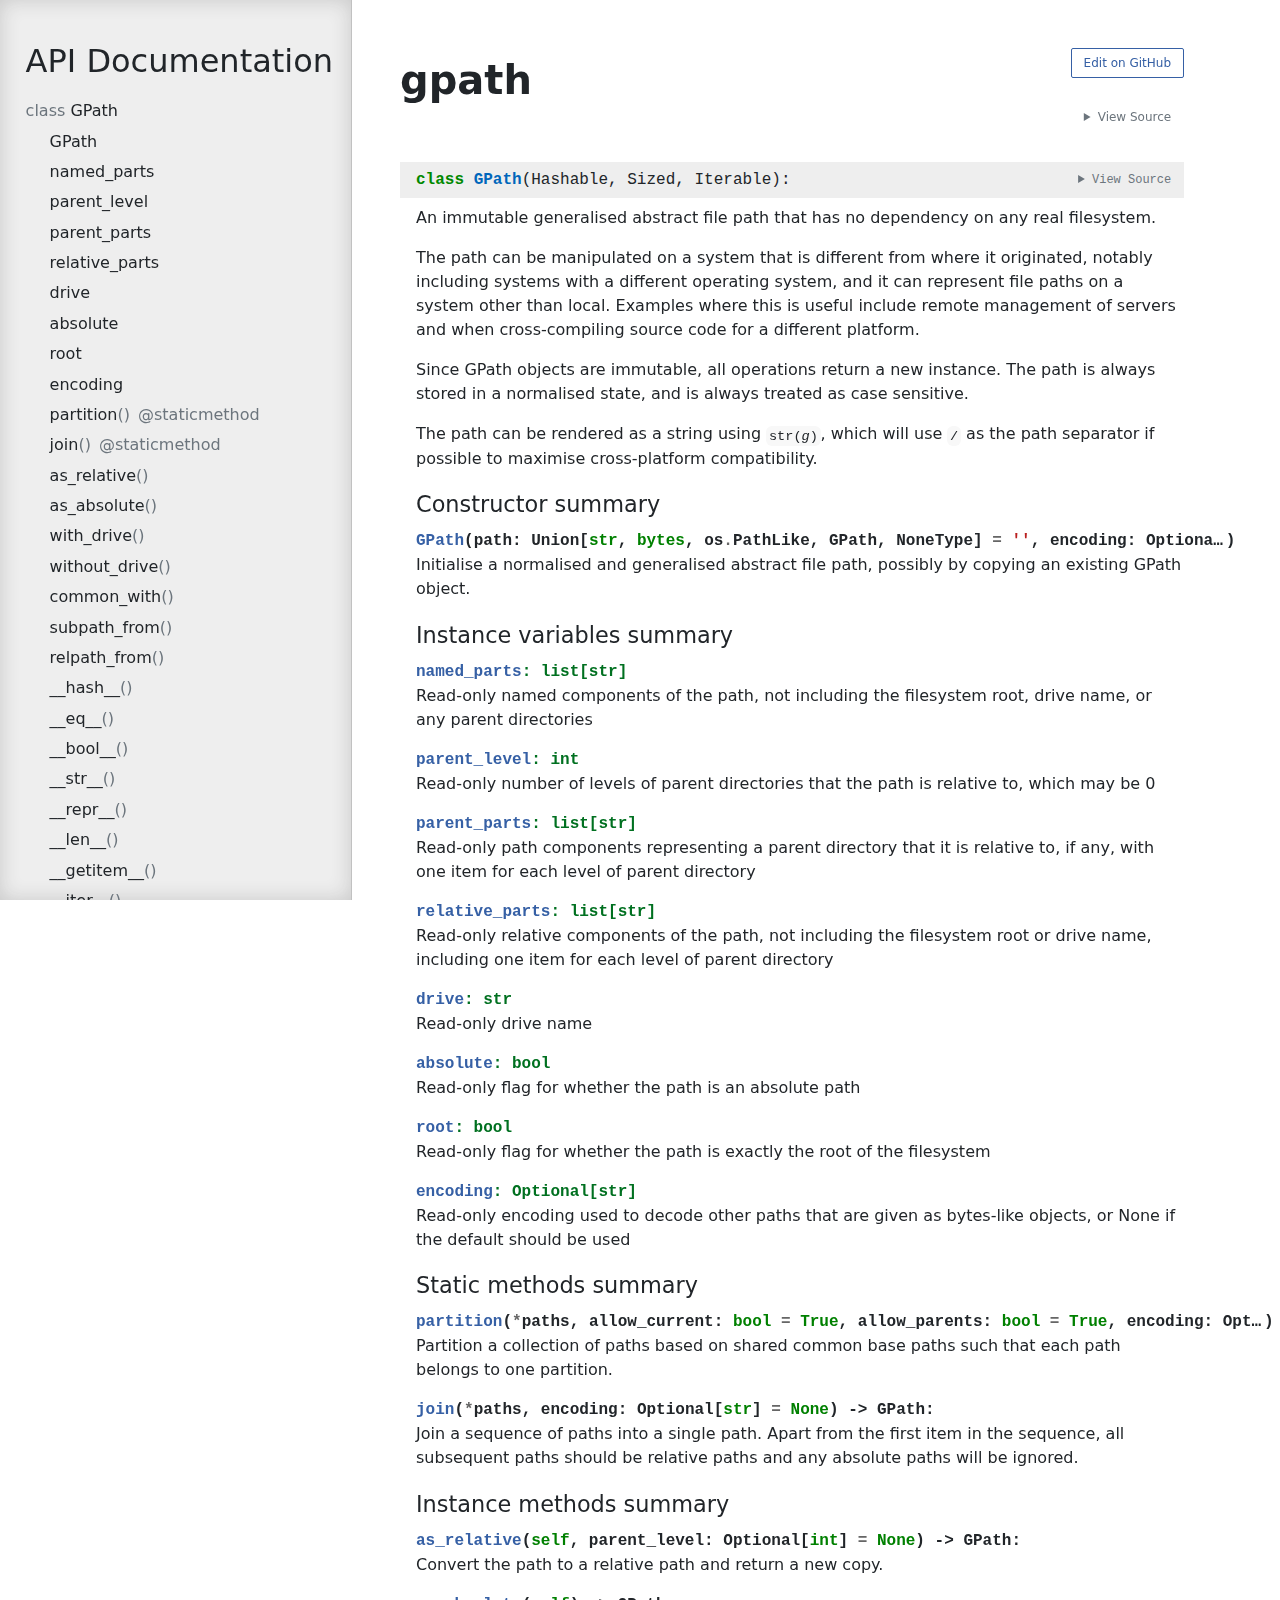
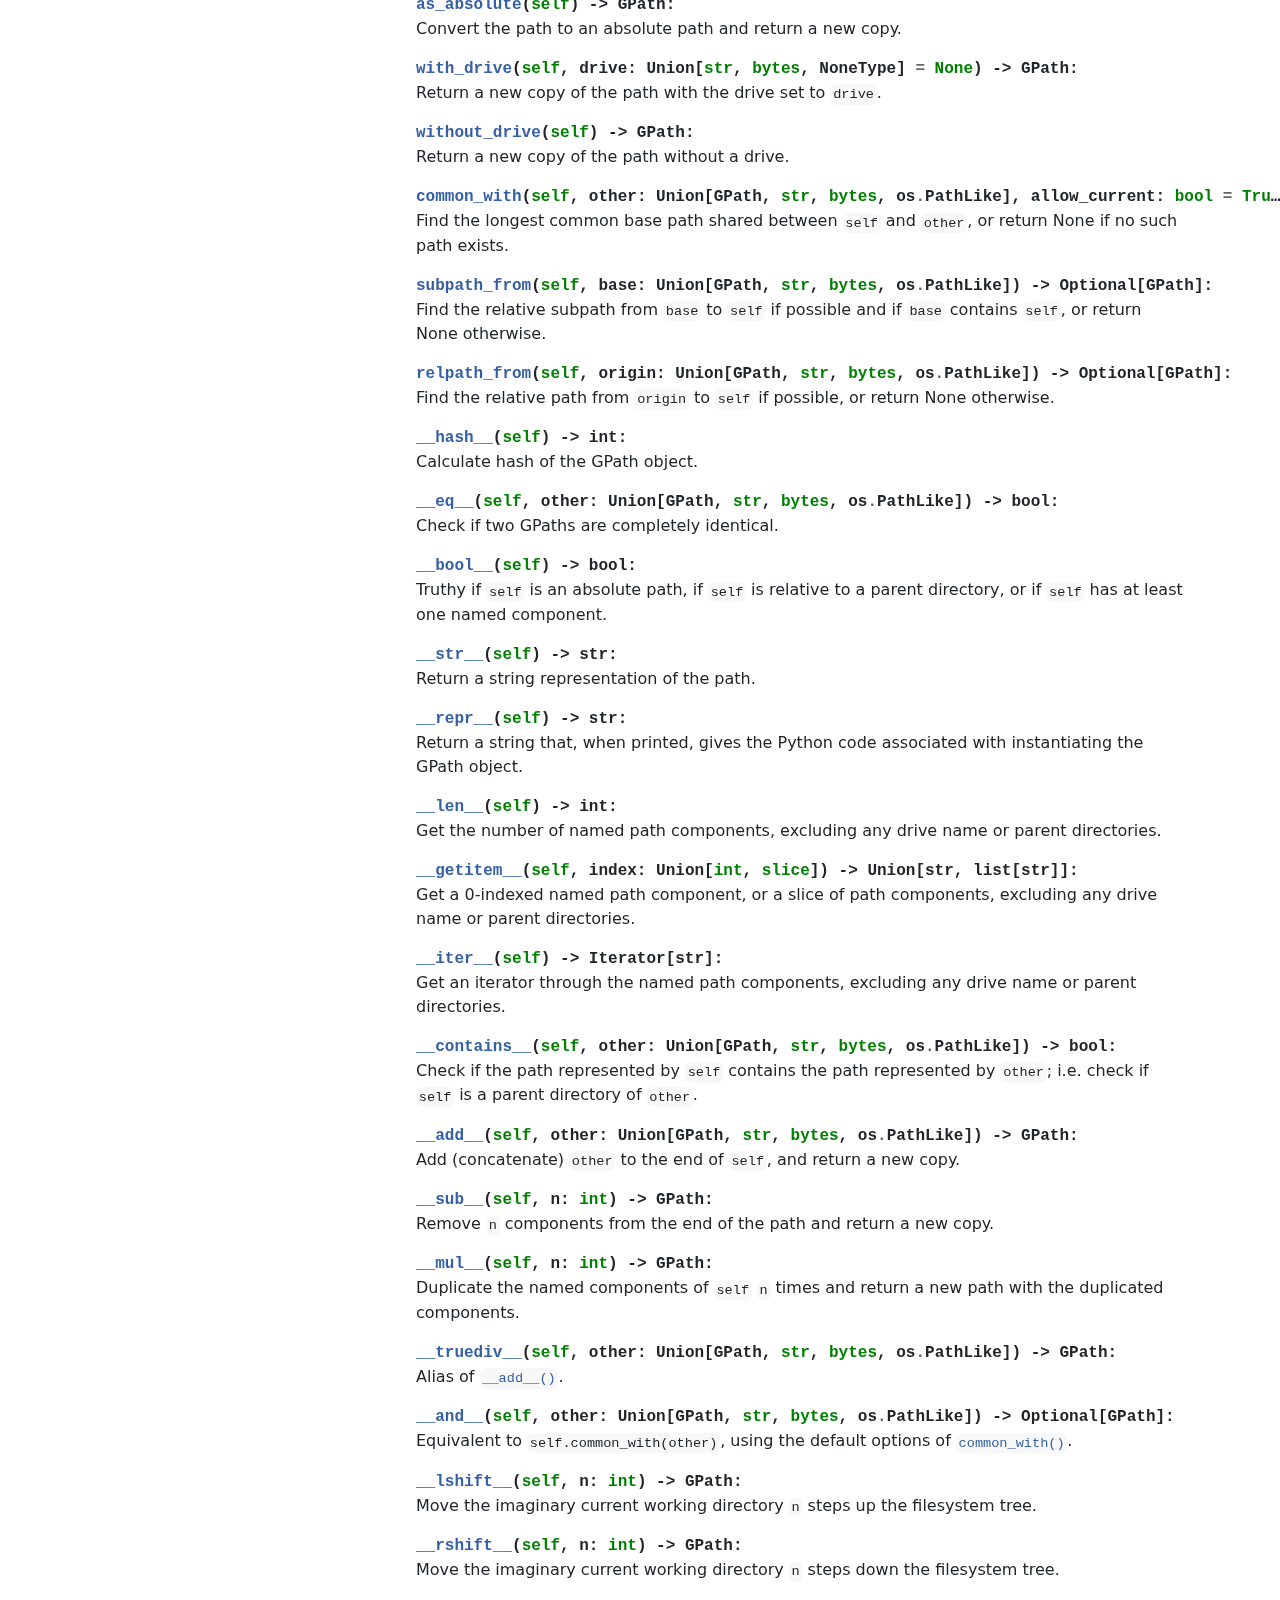
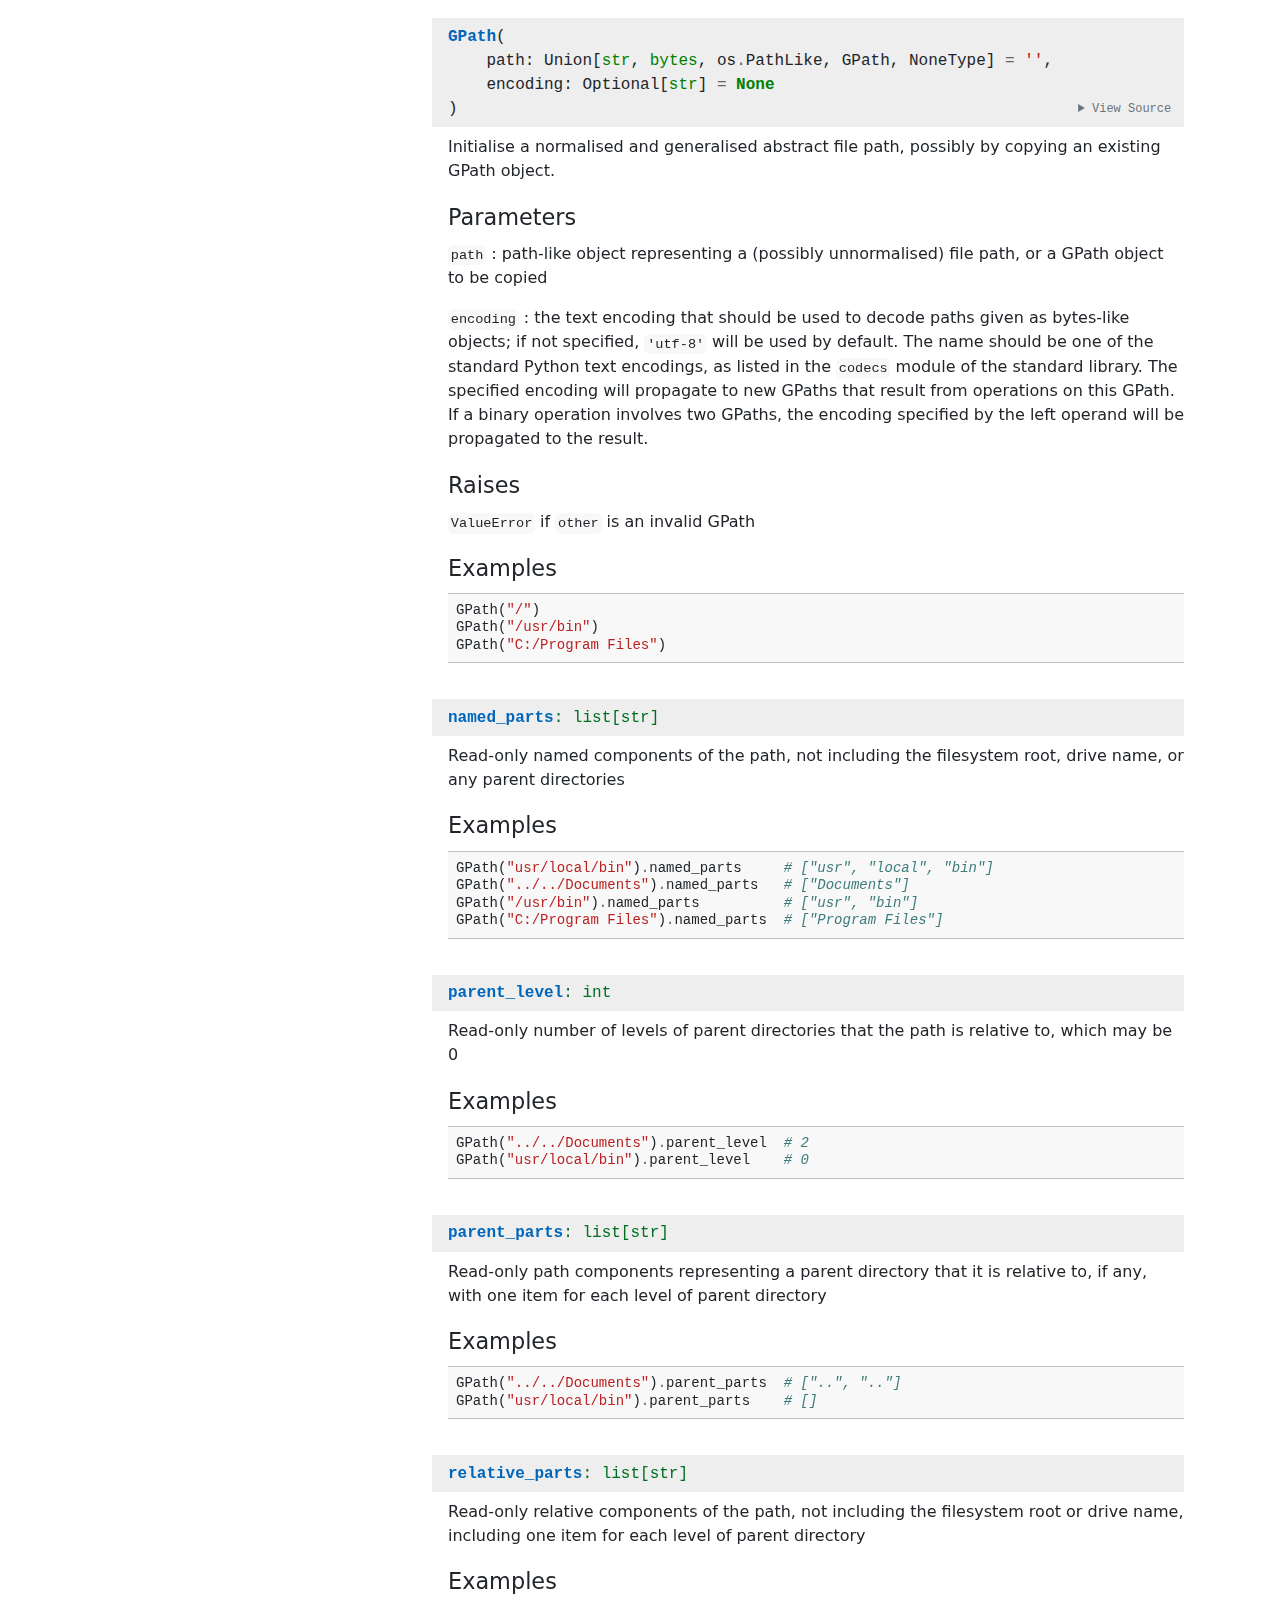
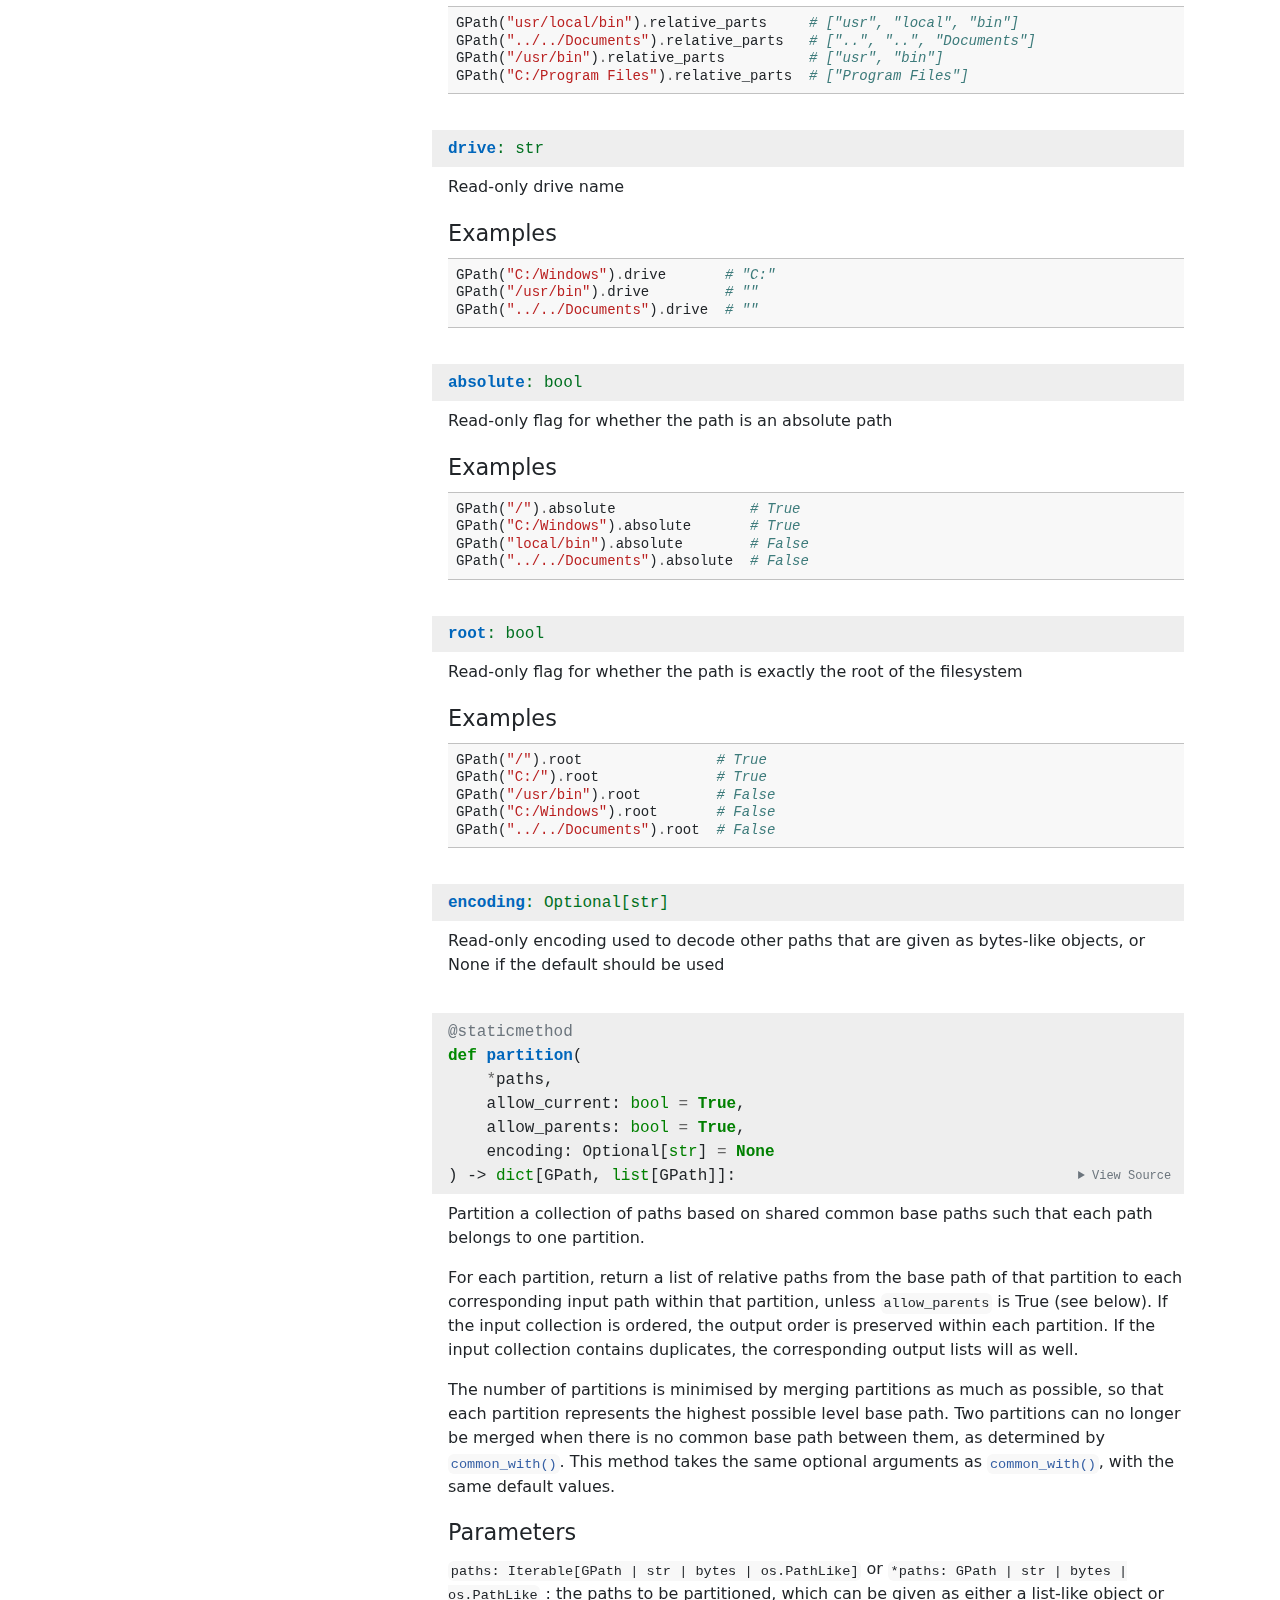
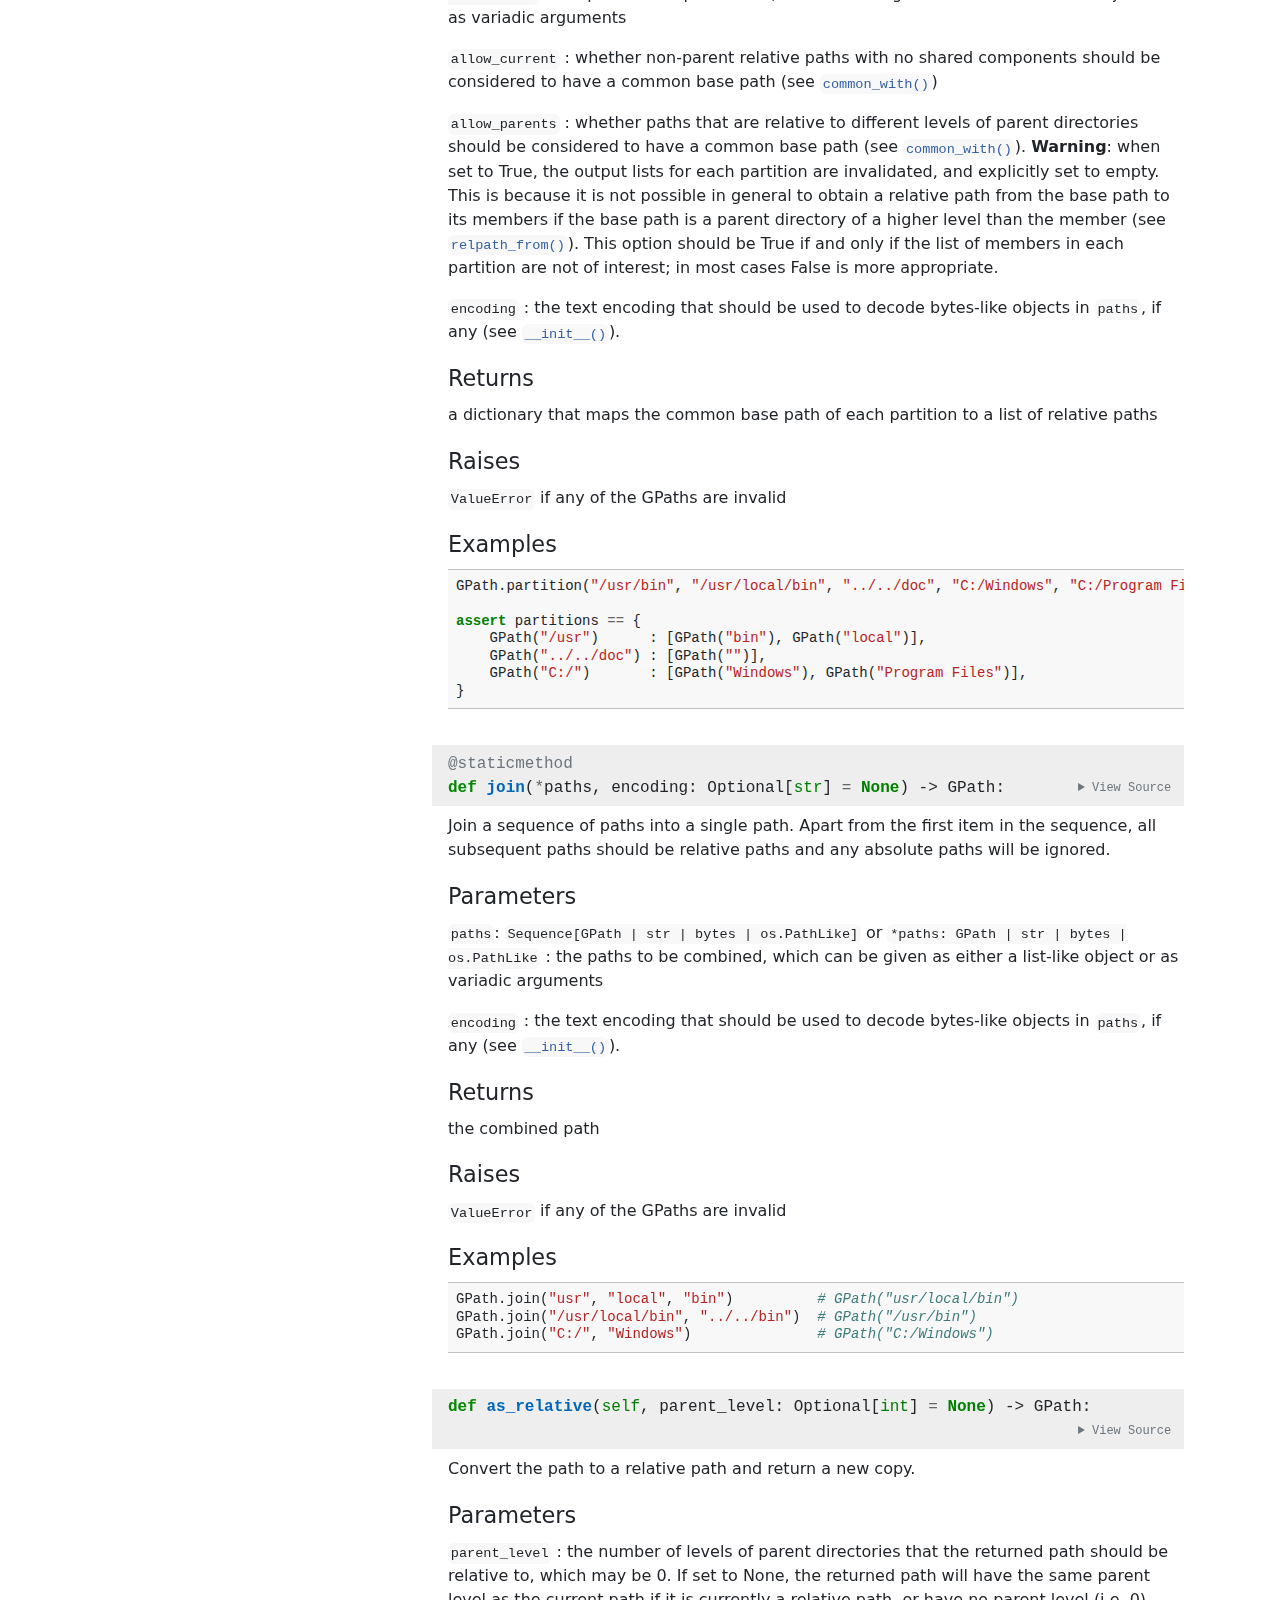
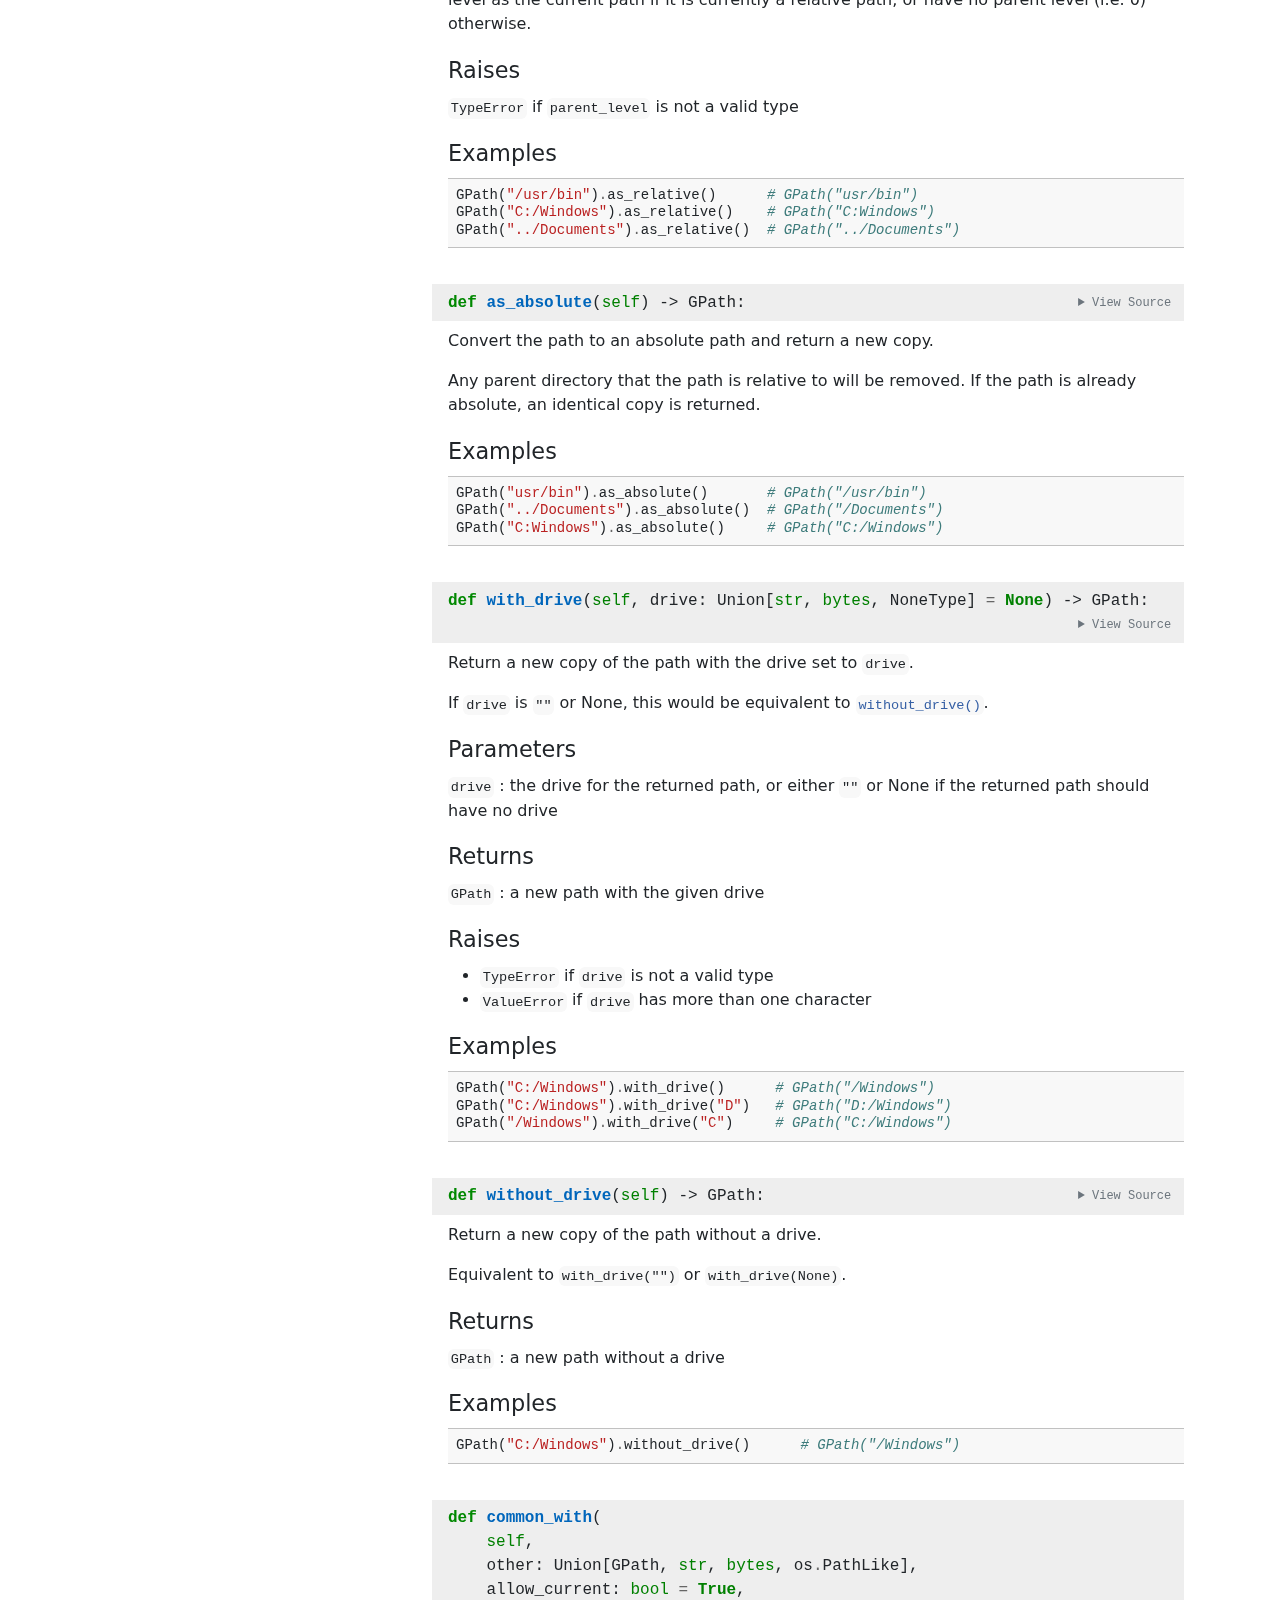
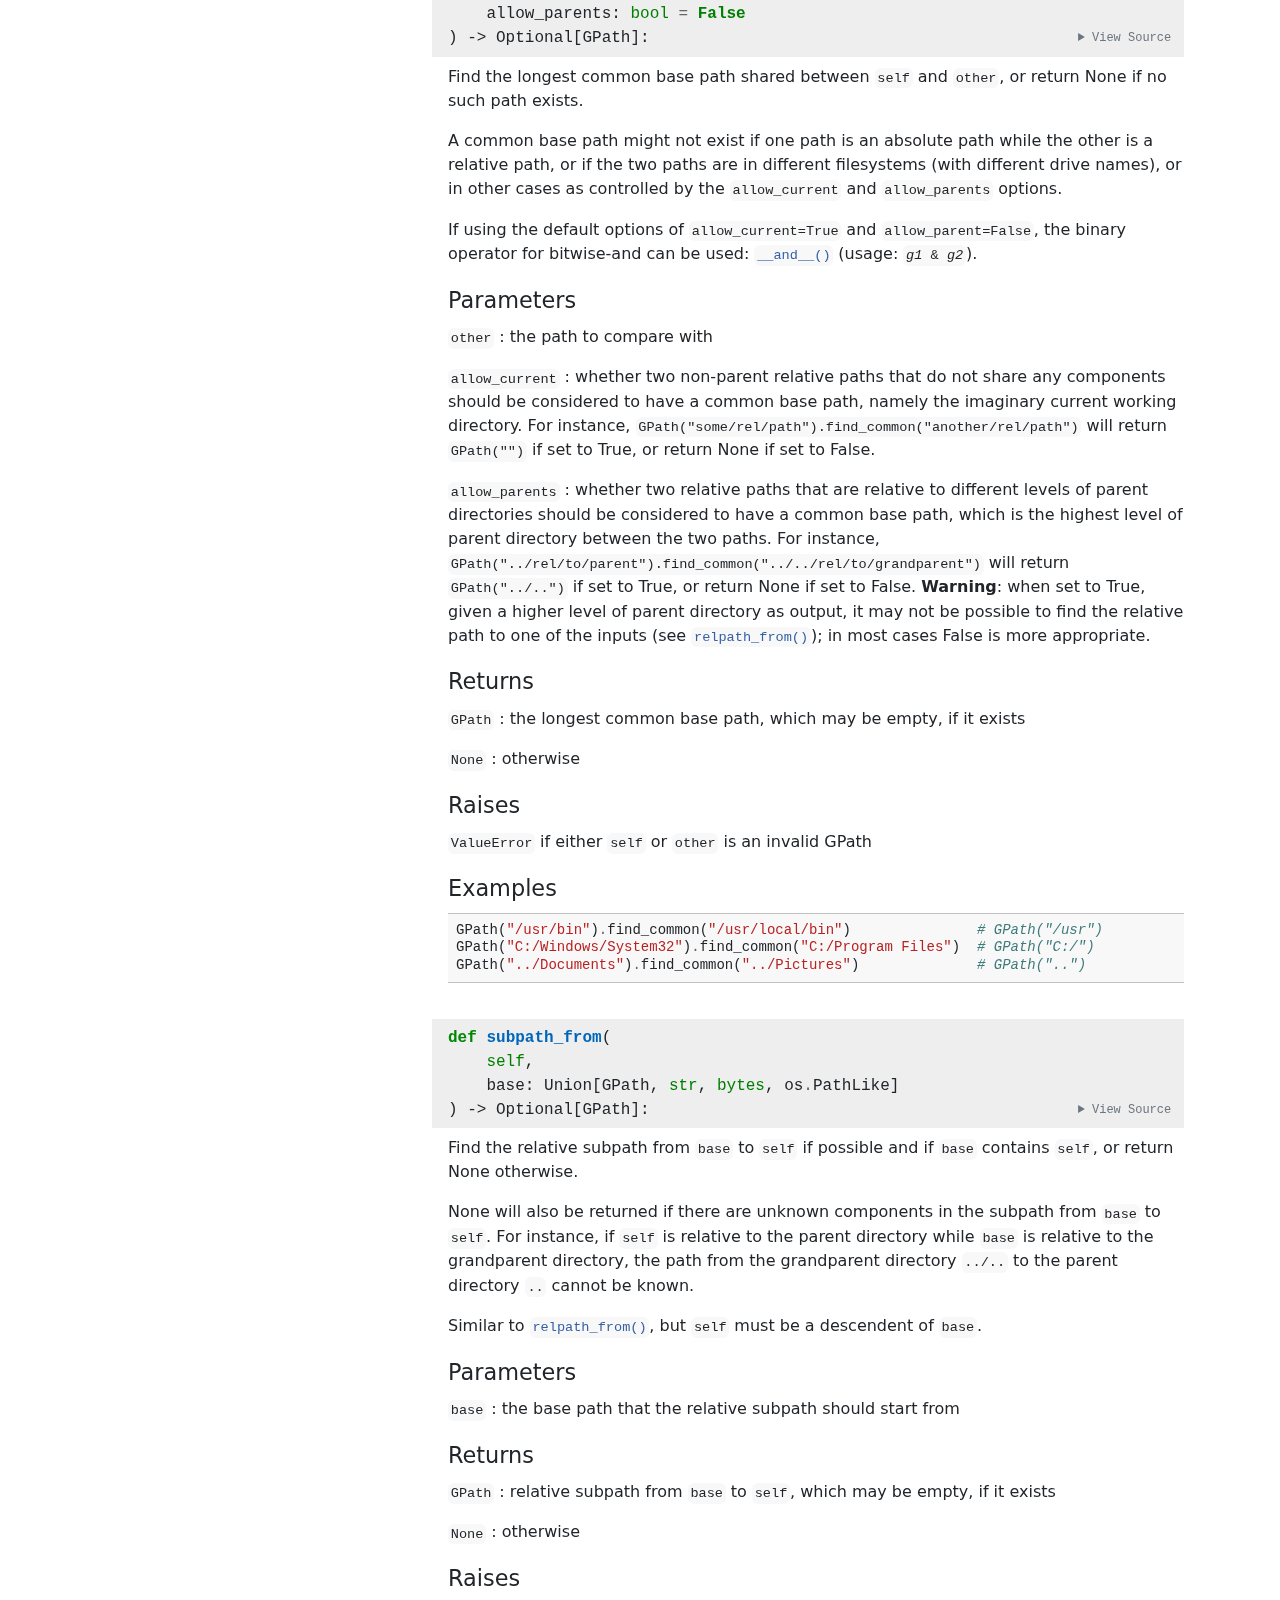
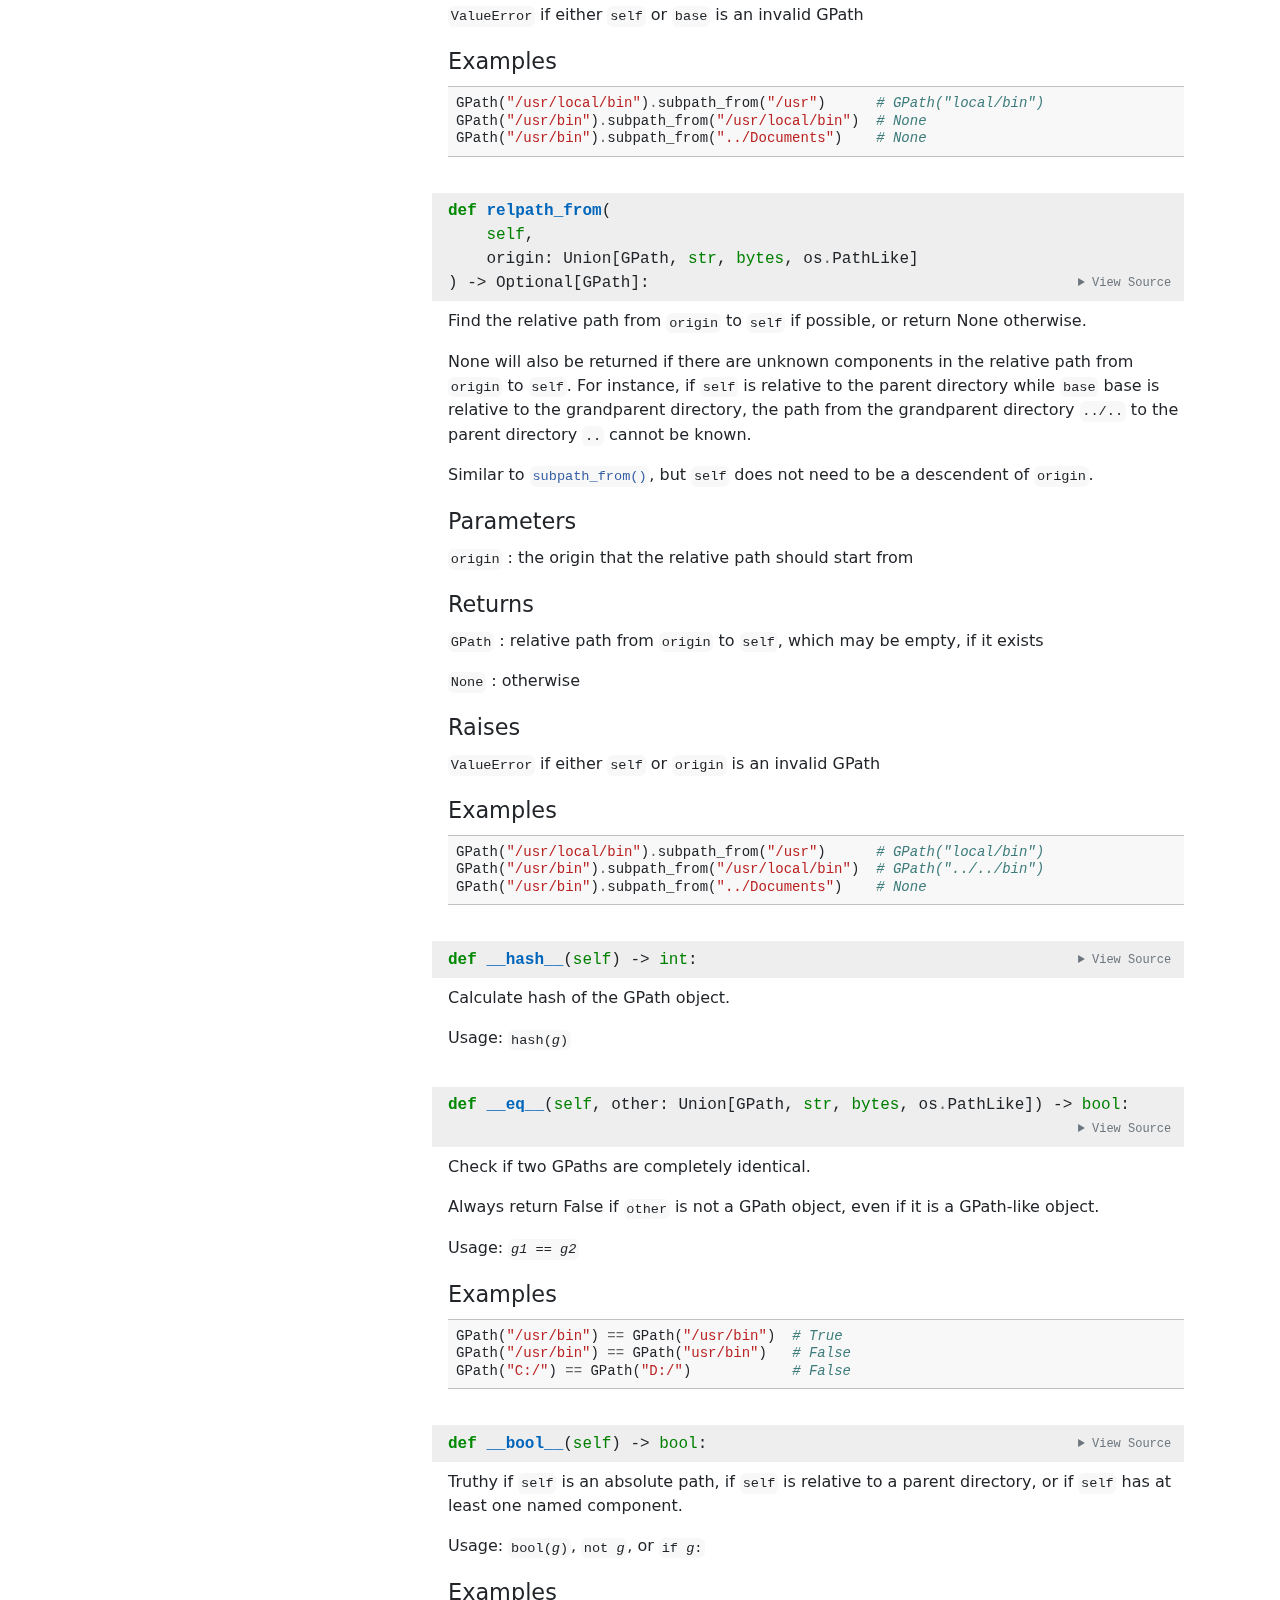
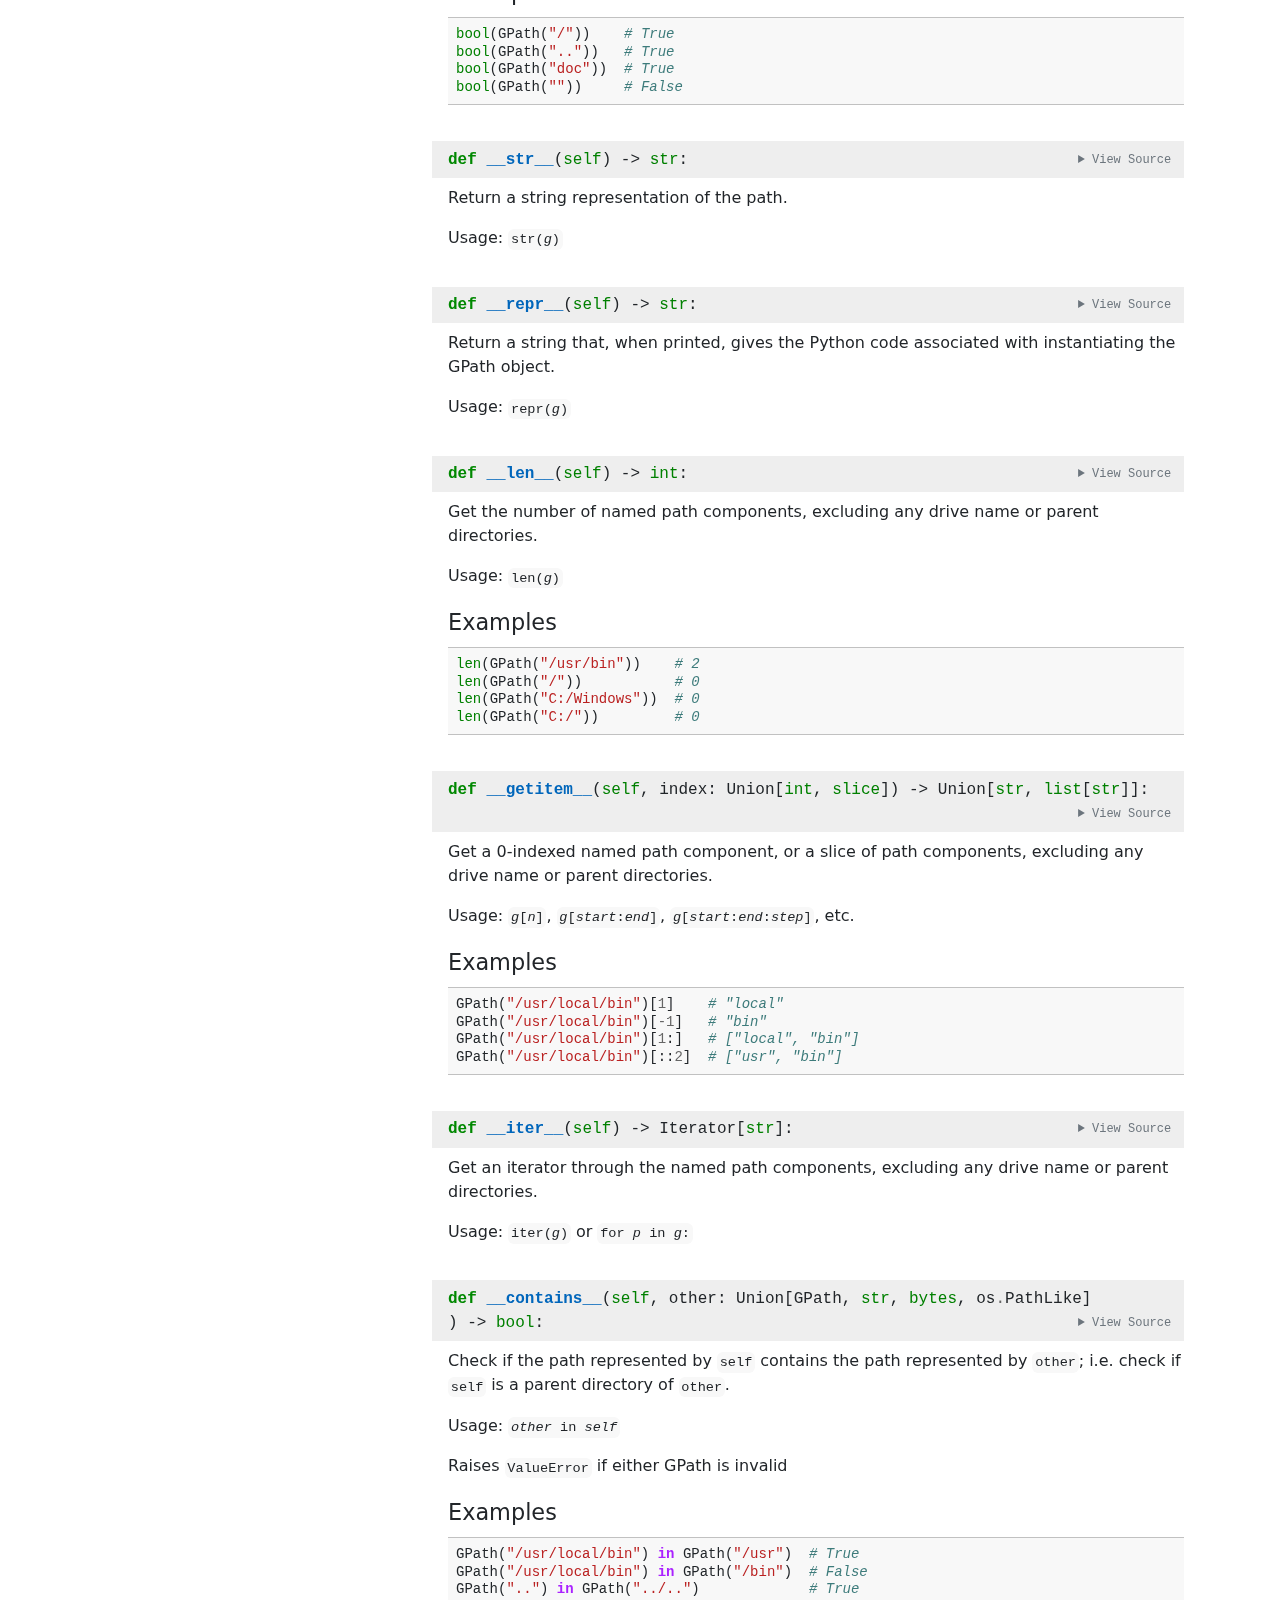
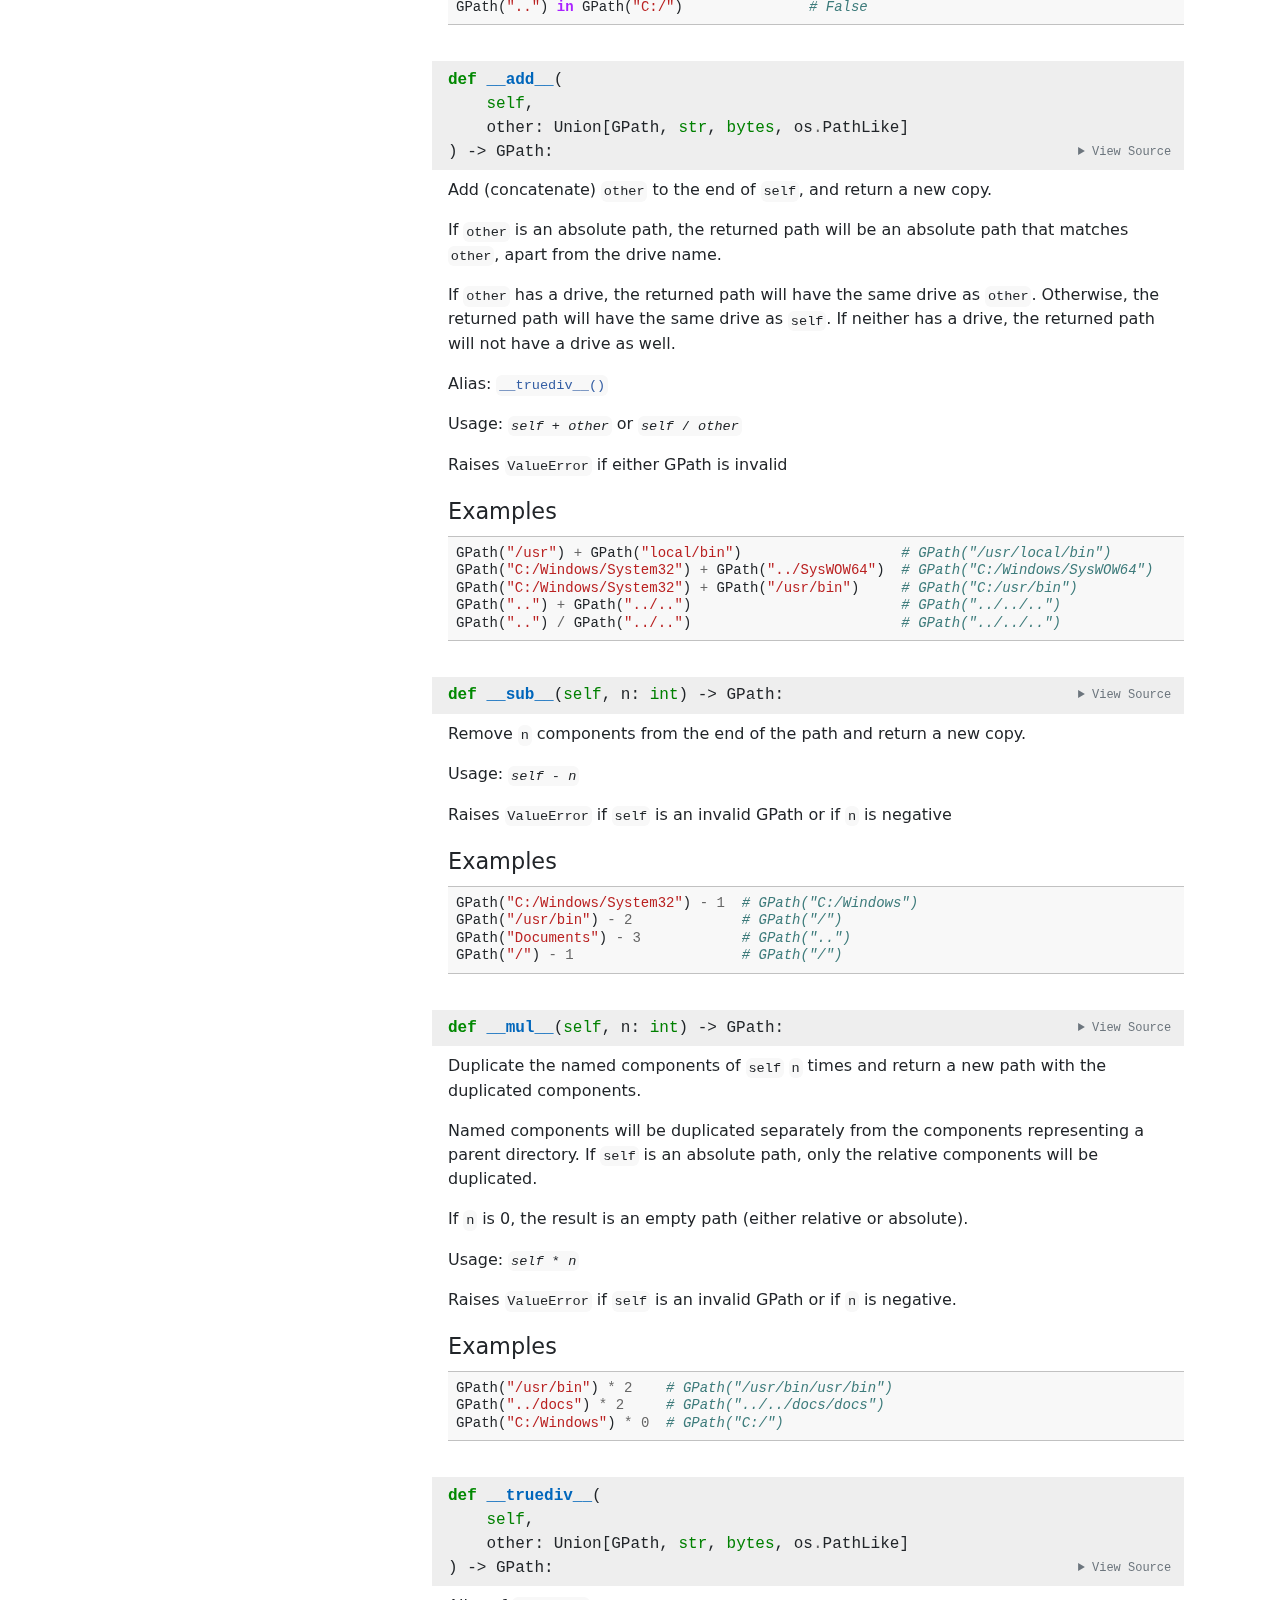
==== docs/html/gpath.html @ 8f6e2b0c "Fixed but disabled overloads since 3.7 does not support the necessary syntax" ====
<!doctype html>
<html lang="en">
<head>
    <meta charset="utf-8">
    <meta name="viewport" content="width=device-width, initial-scale=1">
    <meta name="generator" content="pdoc 13.1.1"/>
    <title>gpath API documentation</title>
            <link rel="icon" href="favicon.png"/>
	<script type="module">
		document.addEventListener('DOMContentLoaded', () => {
			// Remove all hyperlinks inside code blocks
			document.querySelectorAll('.pdoc .docstring pre code a, .pdoc .summary pre code a').forEach((a) => a.removeAttribute('href'));

			// Do not link to the current section from within its own docstring
			document.querySelectorAll('.pdoc .docstring a, .pdoc .attr a, .pdoc .summary a').forEach((a) => {
				const href = a.getAttribute('href');
				if (href === null) return;
				const hrefParts = href.split('#');
				if (hrefParts.length < 2) return;

				const id = hrefParts[1];
				const target = document.getElementById(id);
				if (target?.contains(a)) {
					a.removeAttribute('href');
				}
			});

			// Rearrange function signatures in summary to prepare for elision
			document.querySelectorAll('.pdoc .summary dt').forEach((heading) => {
				const returnType = heading.querySelector('.return-annotation');
				const signature = heading.querySelector('.signature');
				if (returnType !== null) {
					heading.appendChild(returnType);
				} else {
					// ( <- workaround for bad parenthesis matching in text editor
					if (signature !== null && signature.childNodes !== null && signature.lastChild?.nodeType === Node.TEXT_NODE && signature.lastChild?.textContent === ")") {
						heading.appendChild(signature.lastChild);
					}
				}
				if (signature !== null && signature.childNodes !== null && signature.firstChild?.textContent === '(') {
					const name = heading.querySelector('.name');
					heading.insertBefore(signature.firstChild, signature);
				}
				// ) <- workaround for bad parenthesis matching in text editor
			});
			// Elision of function signatures except return type
			document.querySelectorAll('.pdoc .summary').forEach((summary) => {
				// Instead of observing resize of every single dt, just observe the parent .summary instead since they have the same width
				const summaryMarginLeft = parseInt(window.getComputedStyle(summary).marginLeft);
				console.log(summaryMarginLeft);
				const headings = summary.querySelectorAll('dt');
				const headingsArray = [...headings];
      			const names = headingsArray.map((h) => h.querySelector('.name'));
      			const signatures = headingsArray.map((h) => h.querySelector('.signature'));
				const returnTypes = headingsArray.map((h) => h.querySelector('.return-annotation'));
				const summaryResizeObserver = new ResizeObserver((entries) => {
					for (const entry of entries) {
						if (entry.contentBoxSize !== null && entry.contentBoxSize[0] !== null) {
							const containerWidth = entry.contentBoxSize[0].inlineSize;
							headings.forEach((heading, i) => {
								if (names[i] !== null && signatures[i] !== null) {
									const nameWidth = names[i].scrollWidth;
									const signatureWidth = signatures[i].scrollWidth;
									let returnTypeWidth = 0;
									if (returnTypes[i] !== null) {
										returnTypeWidth = returnTypes[i].scrollWidth;
									}
									// Need to add padding, border, margin widths too in principle, but they are 0
									if (nameWidth + signatureWidth + returnTypeWidth + summaryMarginLeft > containerWidth) {
										signatures[i].style.width = (containerWidth - nameWidth - returnTypeWidth - summaryMarginLeft) + 'px';
									} else if (signatures[i].style.width !== '') {
										signatures[i].style.removeProperty('width');
									}
								}
							});
						}
					}
				});
				summaryResizeObserver.observe(summary);
			});

		});
	</script>

    <style>/*! * Bootstrap Reboot v5.0.0 (https://getbootstrap.com/) * Copyright 2011-2021 The Bootstrap Authors * Copyright 2011-2021 Twitter, Inc. * Licensed under MIT (https://github.com/twbs/bootstrap/blob/main/LICENSE) * Forked from Normalize.css, licensed MIT (https://github.com/necolas/normalize.css/blob/master/LICENSE.md) */*,::after,::before{box-sizing:border-box}@media (prefers-reduced-motion:no-preference){:root{scroll-behavior:smooth}}body{margin:0;font-family:system-ui,-apple-system,"Segoe UI",Roboto,"Helvetica Neue",Arial,"Noto Sans","Liberation Sans",sans-serif,"Apple Color Emoji","Segoe UI Emoji","Segoe UI Symbol","Noto Color Emoji";font-size:1rem;font-weight:400;line-height:1.5;color:#212529;background-color:#fff;-webkit-text-size-adjust:100%;-webkit-tap-highlight-color:transparent}hr{margin:1rem 0;color:inherit;background-color:currentColor;border:0;opacity:.25}hr:not([size]){height:1px}h1,h2,h3,h4,h5,h6{margin-top:0;margin-bottom:.5rem;font-weight:500;line-height:1.2}h1{font-size:calc(1.375rem + 1.5vw)}@media (min-width:1200px){h1{font-size:2.5rem}}h2{font-size:calc(1.325rem + .9vw)}@media (min-width:1200px){h2{font-size:2rem}}h3{font-size:calc(1.3rem + .6vw)}@media (min-width:1200px){h3{font-size:1.75rem}}h4{font-size:calc(1.275rem + .3vw)}@media (min-width:1200px){h4{font-size:1.5rem}}h5{font-size:1.25rem}h6{font-size:1rem}p{margin-top:0;margin-bottom:1rem}abbr[data-bs-original-title],abbr[title]{-webkit-text-decoration:underline dotted;text-decoration:underline dotted;cursor:help;-webkit-text-decoration-skip-ink:none;text-decoration-skip-ink:none}address{margin-bottom:1rem;font-style:normal;line-height:inherit}ol,ul{padding-left:2rem}dl,ol,ul{margin-top:0;margin-bottom:1rem}ol ol,ol ul,ul ol,ul ul{margin-bottom:0}dt{font-weight:700}dd{margin-bottom:.5rem;margin-left:0}blockquote{margin:0 0 1rem}b,strong{font-weight:bolder}small{font-size:.875em}mark{padding:.2em;background-color:#fcf8e3}sub,sup{position:relative;font-size:.75em;line-height:0;vertical-align:baseline}sub{bottom:-.25em}sup{top:-.5em}a{color:#0d6efd;text-decoration:underline}a:hover{color:#0a58ca}a:not([href]):not([class]),a:not([href]):not([class]):hover{color:inherit;text-decoration:none}code,kbd,pre,samp{font-family:SFMono-Regular,Menlo,Monaco,Consolas,"Liberation Mono","Courier New",monospace;font-size:1em;direction:ltr;unicode-bidi:bidi-override}pre{display:block;margin-top:0;margin-bottom:1rem;overflow:auto;font-size:.875em}pre code{font-size:inherit;color:inherit;word-break:normal}code{font-size:.875em;color:#d63384;word-wrap:break-word}a>code{color:inherit}kbd{padding:.2rem .4rem;font-size:.875em;color:#fff;background-color:#212529;border-radius:.2rem}kbd kbd{padding:0;font-size:1em;font-weight:700}figure{margin:0 0 1rem}img,svg{vertical-align:middle}table{caption-side:bottom;border-collapse:collapse}caption{padding-top:.5rem;padding-bottom:.5rem;color:#6c757d;text-align:left}th{text-align:inherit;text-align:-webkit-match-parent}tbody,td,tfoot,th,thead,tr{border-color:inherit;border-style:solid;border-width:0}label{display:inline-block}button{border-radius:0}button:focus:not(:focus-visible){outline:0}button,input,optgroup,select,textarea{margin:0;font-family:inherit;font-size:inherit;line-height:inherit}button,select{text-transform:none}[role=button]{cursor:pointer}select{word-wrap:normal}select:disabled{opacity:1}[list]::-webkit-calendar-picker-indicator{display:none}[type=button],[type=reset],[type=submit],button{-webkit-appearance:button}[type=button]:not(:disabled),[type=reset]:not(:disabled),[type=submit]:not(:disabled),button:not(:disabled){cursor:pointer}::-moz-focus-inner{padding:0;border-style:none}textarea{resize:vertical}fieldset{min-width:0;padding:0;margin:0;border:0}legend{float:left;width:100%;padding:0;margin-bottom:.5rem;font-size:calc(1.275rem + .3vw);line-height:inherit}@media (min-width:1200px){legend{font-size:1.5rem}}legend+*{clear:left}::-webkit-datetime-edit-day-field,::-webkit-datetime-edit-fields-wrapper,::-webkit-datetime-edit-hour-field,::-webkit-datetime-edit-minute,::-webkit-datetime-edit-month-field,::-webkit-datetime-edit-text,::-webkit-datetime-edit-year-field{padding:0}::-webkit-inner-spin-button{height:auto}[type=search]{outline-offset:-2px;-webkit-appearance:textfield}::-webkit-search-decoration{-webkit-appearance:none}::-webkit-color-swatch-wrapper{padding:0}::file-selector-button{font:inherit}::-webkit-file-upload-button{font:inherit;-webkit-appearance:button}output{display:inline-block}iframe{border:0}summary{display:list-item;cursor:pointer}progress{vertical-align:baseline}[hidden]{display:none!important}</style>
    <style>/*! syntax-highlighting.css */pre{line-height:125%;}span.linenos{color:inherit; background-color:transparent; padding-left:5px; padding-right:20px;}.pdoc-code .hll{background-color:#ffffcc}.pdoc-code{background:#f8f8f8;}.pdoc-code .c{color:#3D7B7B; font-style:italic}.pdoc-code .err{border:1px solid #FF0000}.pdoc-code .k{color:#008000; font-weight:bold}.pdoc-code .o{color:#666666}.pdoc-code .ch{color:#3D7B7B; font-style:italic}.pdoc-code .cm{color:#3D7B7B; font-style:italic}.pdoc-code .cp{color:#9C6500}.pdoc-code .cpf{color:#3D7B7B; font-style:italic}.pdoc-code .c1{color:#3D7B7B; font-style:italic}.pdoc-code .cs{color:#3D7B7B; font-style:italic}.pdoc-code .gd{color:#A00000}.pdoc-code .ge{font-style:italic}.pdoc-code .gr{color:#E40000}.pdoc-code .gh{color:#000080; font-weight:bold}.pdoc-code .gi{color:#008400}.pdoc-code .go{color:#717171}.pdoc-code .gp{color:#000080; font-weight:bold}.pdoc-code .gs{font-weight:bold}.pdoc-code .gu{color:#800080; font-weight:bold}.pdoc-code .gt{color:#0044DD}.pdoc-code .kc{color:#008000; font-weight:bold}.pdoc-code .kd{color:#008000; font-weight:bold}.pdoc-code .kn{color:#008000; font-weight:bold}.pdoc-code .kp{color:#008000}.pdoc-code .kr{color:#008000; font-weight:bold}.pdoc-code .kt{color:#B00040}.pdoc-code .m{color:#666666}.pdoc-code .s{color:#BA2121}.pdoc-code .na{color:#687822}.pdoc-code .nb{color:#008000}.pdoc-code .nc{color:#0000FF; font-weight:bold}.pdoc-code .no{color:#880000}.pdoc-code .nd{color:#AA22FF}.pdoc-code .ni{color:#717171; font-weight:bold}.pdoc-code .ne{color:#CB3F38; font-weight:bold}.pdoc-code .nf{color:#0000FF}.pdoc-code .nl{color:#767600}.pdoc-code .nn{color:#0000FF; font-weight:bold}.pdoc-code .nt{color:#008000; font-weight:bold}.pdoc-code .nv{color:#19177C}.pdoc-code .ow{color:#AA22FF; font-weight:bold}.pdoc-code .w{color:#bbbbbb}.pdoc-code .mb{color:#666666}.pdoc-code .mf{color:#666666}.pdoc-code .mh{color:#666666}.pdoc-code .mi{color:#666666}.pdoc-code .mo{color:#666666}.pdoc-code .sa{color:#BA2121}.pdoc-code .sb{color:#BA2121}.pdoc-code .sc{color:#BA2121}.pdoc-code .dl{color:#BA2121}.pdoc-code .sd{color:#BA2121; font-style:italic}.pdoc-code .s2{color:#BA2121}.pdoc-code .se{color:#AA5D1F; font-weight:bold}.pdoc-code .sh{color:#BA2121}.pdoc-code .si{color:#A45A77; font-weight:bold}.pdoc-code .sx{color:#008000}.pdoc-code .sr{color:#A45A77}.pdoc-code .s1{color:#BA2121}.pdoc-code .ss{color:#19177C}.pdoc-code .bp{color:#008000}.pdoc-code .fm{color:#0000FF}.pdoc-code .vc{color:#19177C}.pdoc-code .vg{color:#19177C}.pdoc-code .vi{color:#19177C}.pdoc-code .vm{color:#19177C}.pdoc-code .il{color:#666666}</style>
    <style>/*! theme.css */:root{--pdoc-background:#fff;}.pdoc{--text:#212529;--muted:#6c757d;--link:#3660a5;--link-hover:#1659c5;--code:#f8f8f8;--active:#fff598;--accent:#eee;--accent2:#c1c1c1;--nav-hover:rgba(255, 255, 255, 0.5);--name:#0066BB;--def:#008800;--annotation:#007020;}</style>
    <style>/*! layout.css */html, body{width:100%;height:100%;}html, main{scroll-behavior:smooth;}body{background-color:var(--pdoc-background);}@media (max-width:769px){#navtoggle{cursor:pointer;position:absolute;width:50px;height:40px;top:1rem;right:1rem;border-color:var(--text);color:var(--text);display:flex;opacity:0.8;z-index:999;}#navtoggle:hover{opacity:1;}#togglestate + div{display:none;}#togglestate:checked + div{display:inherit;}main, header{padding:2rem 3vw;}header + main{margin-top:-3rem;}.git-button{display:none !important;}nav input[type="search"]{max-width:77%;}nav input[type="search"]:first-child{margin-top:-6px;}nav input[type="search"]:valid ~ *{display:none !important;}}@media (min-width:770px){:root{--sidebar-width:clamp(12.5rem, 28vw, 22rem);}nav{position:fixed;overflow:auto;height:100vh;width:var(--sidebar-width);}main, header{padding:3rem 2rem 3rem calc(var(--sidebar-width) + 3rem);width:calc(54rem + var(--sidebar-width));max-width:100%;}header + main{margin-top:-4rem;}#navtoggle{display:none;}}#togglestate{position:absolute;height:0;opacity:0;}nav.pdoc{--pad:clamp(0.5rem, 2vw, 1.75rem);--indent:1.5rem;background-color:var(--accent);border-right:1px solid var(--accent2);box-shadow:0 0 20px rgba(50, 50, 50, .2) inset;padding:0 0 0 var(--pad);overflow-wrap:anywhere;scrollbar-width:thin; scrollbar-color:var(--accent2) transparent }nav.pdoc::-webkit-scrollbar{width:.4rem; }nav.pdoc::-webkit-scrollbar-thumb{background-color:var(--accent2); }nav.pdoc > div{padding:var(--pad) 0;}nav.pdoc .module-list-button{display:inline-flex;align-items:center;color:var(--text);border-color:var(--muted);margin-bottom:1rem;}nav.pdoc .module-list-button:hover{border-color:var(--text);}nav.pdoc input[type=search]{display:block;outline-offset:0;width:calc(100% - var(--pad));}nav.pdoc .logo{max-width:calc(100% - var(--pad));max-height:35vh;display:block;margin:0 auto 1rem;transform:translate(calc(-.5 * var(--pad)), 0);}nav.pdoc ul{list-style:none;padding-left:0;}nav.pdoc > div > ul{margin-left:calc(0px - var(--pad));}nav.pdoc li a{padding:.2rem 0 .2rem calc(var(--pad) + var(--indent));}nav.pdoc > div > ul > li > a{padding-left:var(--pad);}nav.pdoc li{transition:all 100ms;}nav.pdoc li:hover{background-color:var(--nav-hover);}nav.pdoc a, nav.pdoc a:hover{color:var(--text);}nav.pdoc a{display:block;}nav.pdoc > h2:first-of-type{margin-top:1.5rem;}nav.pdoc .class:before{content:"class ";color:var(--muted);}nav.pdoc .function:after{content:"()";color:var(--muted);}nav.pdoc footer:before{content:"";display:block;width:calc(100% - var(--pad));border-top:solid var(--accent2) 1px;margin-top:1.5rem;padding-top:.5rem;}nav.pdoc footer{font-size:small;}</style>
    <style>/*! content.css */.pdoc{color:var(--text);box-sizing:border-box;line-height:1.5;background:none;}.pdoc .pdoc-button{cursor:pointer;display:inline-block;border:solid black 1px;border-radius:2px;font-size:.75rem;padding:calc(0.5em - 1px) 1em;transition:100ms all;}.pdoc .pdoc-alert{padding:1rem 1rem 1rem calc(1.5rem + 24px);border:1px solid transparent;border-radius:.25rem;background-repeat:no-repeat;background-position:1rem center;margin-bottom:1rem;}.pdoc .pdoc-alert > *:last-child{margin-bottom:0;}.pdoc .pdoc-alert-note {color:#084298;background-color:#cfe2ff;border-color:#b6d4fe;background-image:url("data:image/svg+xml,%3Csvg%20xmlns%3D%22http%3A//www.w3.org/2000/svg%22%20width%3D%2224%22%20height%3D%2224%22%20fill%3D%22%23084298%22%20viewBox%3D%220%200%2016%2016%22%3E%3Cpath%20d%3D%22M8%2016A8%208%200%201%200%208%200a8%208%200%200%200%200%2016zm.93-9.412-1%204.705c-.07.34.029.533.304.533.194%200%20.487-.07.686-.246l-.088.416c-.287.346-.92.598-1.465.598-.703%200-1.002-.422-.808-1.319l.738-3.468c.064-.293.006-.399-.287-.47l-.451-.081.082-.381%202.29-.287zM8%205.5a1%201%200%201%201%200-2%201%201%200%200%201%200%202z%22/%3E%3C/svg%3E");}.pdoc .pdoc-alert-warning{color:#664d03;background-color:#fff3cd;border-color:#ffecb5;background-image:url("data:image/svg+xml,%3Csvg%20xmlns%3D%22http%3A//www.w3.org/2000/svg%22%20width%3D%2224%22%20height%3D%2224%22%20fill%3D%22%23664d03%22%20viewBox%3D%220%200%2016%2016%22%3E%3Cpath%20d%3D%22M8.982%201.566a1.13%201.13%200%200%200-1.96%200L.165%2013.233c-.457.778.091%201.767.98%201.767h13.713c.889%200%201.438-.99.98-1.767L8.982%201.566zM8%205c.535%200%20.954.462.9.995l-.35%203.507a.552.552%200%200%201-1.1%200L7.1%205.995A.905.905%200%200%201%208%205zm.002%206a1%201%200%201%201%200%202%201%201%200%200%201%200-2z%22/%3E%3C/svg%3E");}.pdoc .pdoc-alert-danger{color:#842029;background-color:#f8d7da;border-color:#f5c2c7;background-image:url("data:image/svg+xml,%3Csvg%20xmlns%3D%22http%3A//www.w3.org/2000/svg%22%20width%3D%2224%22%20height%3D%2224%22%20fill%3D%22%23842029%22%20viewBox%3D%220%200%2016%2016%22%3E%3Cpath%20d%3D%22M5.52.359A.5.5%200%200%201%206%200h4a.5.5%200%200%201%20.474.658L8.694%206H12.5a.5.5%200%200%201%20.395.807l-7%209a.5.5%200%200%201-.873-.454L6.823%209.5H3.5a.5.5%200%200%201-.48-.641l2.5-8.5z%22/%3E%3C/svg%3E");}.pdoc .visually-hidden{position:absolute !important;width:1px !important;height:1px !important;padding:0 !important;margin:-1px !important;overflow:hidden !important;clip:rect(0, 0, 0, 0) !important;white-space:nowrap !important;border:0 !important;}.pdoc h1, .pdoc h2, .pdoc h3{font-weight:300;margin:.3em 0;padding:.2em 0;}.pdoc > section:not(.module-info) h1{font-size:1.5rem;font-weight:500;}.pdoc > section:not(.module-info) h2{font-size:1.4rem;font-weight:500;}.pdoc > section:not(.module-info) h3{font-size:1.3rem;font-weight:500;}.pdoc > section:not(.module-info) h4{font-size:1.2rem;}.pdoc > section:not(.module-info) h5{font-size:1.1rem;}.pdoc a{text-decoration:none;color:var(--link);}.pdoc a:hover{color:var(--link-hover);}.pdoc blockquote{margin-left:2rem;}.pdoc pre{border-top:1px solid var(--accent2);border-bottom:1px solid var(--accent2);margin-top:0;margin-bottom:1em;padding:.5rem 0 .5rem .5rem;overflow-x:auto;background-color:var(--code);}.pdoc code{color:var(--text);padding:.2em .4em;margin:0;font-size:85%;background-color:var(--code);border-radius:6px;}.pdoc a > code{color:inherit;}.pdoc pre > code{display:inline-block;font-size:inherit;background:none;border:none;padding:0;}.pdoc > section:not(.module-info){margin-bottom:1.5rem;}.pdoc .modulename{margin-top:0;font-weight:bold;}.pdoc .modulename a{color:var(--link);transition:100ms all;}.pdoc .git-button{float:right;border:solid var(--link) 1px;}.pdoc .git-button:hover{background-color:var(--link);color:var(--pdoc-background);}.view-source-toggle-state,.view-source-toggle-state ~ .pdoc-code{display:none;}.view-source-toggle-state:checked ~ .pdoc-code{display:block;}.view-source-button{display:inline-block;float:right;font-size:.75rem;line-height:1.5rem;color:var(--muted);padding:0 .4rem 0 1.3rem;cursor:pointer;text-indent:-2px;}.view-source-button > span{visibility:hidden;}.module-info .view-source-button{float:none;display:flex;justify-content:flex-end;margin:-1.2rem .4rem -.2rem 0;}.view-source-button::before{position:absolute;content:"View Source";display:list-item;list-style-type:disclosure-closed;}.view-source-toggle-state:checked ~ .attr .view-source-button::before,.view-source-toggle-state:checked ~ .view-source-button::before{list-style-type:disclosure-open;}.pdoc .docstring{margin-bottom:1.5rem;}.pdoc section:not(.module-info) .docstring{margin-left:clamp(0rem, 5vw - 2rem, 1rem);}.pdoc .docstring .pdoc-code{margin-left:1em;margin-right:1em;}.pdoc h1:target,.pdoc h2:target,.pdoc h3:target,.pdoc h4:target,.pdoc h5:target,.pdoc h6:target,.pdoc .pdoc-code > pre > span:target{background-color:var(--active);box-shadow:-1rem 0 0 0 var(--active);}.pdoc .pdoc-code > pre > span:target{display:block;}.pdoc div:target > .attr,.pdoc section:target > .attr,.pdoc dd:target > a{background-color:var(--active);}.pdoc *{scroll-margin:2rem;}.pdoc .pdoc-code .linenos{user-select:none;}.pdoc .attr:hover{filter:contrast(0.95);}.pdoc section, .pdoc .classattr{position:relative;}.pdoc .headerlink{--width:clamp(1rem, 3vw, 2rem);position:absolute;top:0;left:calc(0rem - var(--width));transition:all 100ms ease-in-out;opacity:0;}.pdoc .headerlink::before{content:"#";display:block;text-align:center;width:var(--width);height:2.3rem;line-height:2.3rem;font-size:1.5rem;}.pdoc .attr:hover ~ .headerlink,.pdoc *:target > .headerlink,.pdoc .headerlink:hover{opacity:1;}.pdoc .attr{display:block;margin:.5rem 0 .5rem;padding:.4rem .4rem .4rem 1rem;background-color:var(--accent);overflow-x:auto;}.pdoc .classattr{margin-left:2rem;}.pdoc .name{color:var(--name);font-weight:bold;}.pdoc .def{color:var(--def);font-weight:bold;}.pdoc .signature{background-color:transparent;}.pdoc .param, .pdoc .return-annotation{white-space:pre;}.pdoc .signature.multiline .param{display:block;}.pdoc .signature.condensed .param{display:inline-block;}.pdoc .annotation{color:var(--annotation);}.pdoc .view-value-toggle-state,.pdoc .view-value-toggle-state ~ .default_value{display:none;}.pdoc .view-value-toggle-state:checked ~ .default_value{display:inherit;}.pdoc .view-value-button{font-size:.5rem;vertical-align:middle;border-style:dashed;margin-top:-0.1rem;}.pdoc .view-value-button:hover{background:white;}.pdoc .view-value-button::before{content:"show";text-align:center;width:2.2em;display:inline-block;}.pdoc .view-value-toggle-state:checked ~ .view-value-button::before{content:"hide";}.pdoc .inherited{margin-left:2rem;}.pdoc .inherited dt{font-weight:700;}.pdoc .inherited dt, .pdoc .inherited dd{display:inline;margin-left:0;margin-bottom:.5rem;}.pdoc .inherited dd:not(:last-child):after{content:", ";}.pdoc .inherited .class:before{content:"class ";}.pdoc .inherited .function a:after{content:"()";}.pdoc .search-result .docstring{overflow:auto;max-height:25vh;}.pdoc .search-result.focused > .attr{background-color:var(--active);}.pdoc .attribution{margin-top:2rem;display:block;opacity:0.5;transition:all 200ms;filter:grayscale(100%);}.pdoc .attribution:hover{opacity:1;filter:grayscale(0%);}.pdoc .attribution img{margin-left:5px;height:35px;vertical-align:middle;width:70px;transition:all 200ms;}.pdoc table{display:block;width:max-content;max-width:100%;overflow:auto;margin-bottom:1rem;}.pdoc table th{font-weight:600;}.pdoc table th, .pdoc table td{padding:6px 13px;border:1px solid var(--accent2);}</style>
    <style>/*! custom.css */.pdoc .attribution{	font-size:small;	display:none;}.pdoc .attribution img{	height:2em;	width:unset;	margin-left:0.1em;}nav.pdoc .function::after{	content:none;}.pdoc code{	padding:0.2em 0.2em;}.pdoc pre{	tab-size:4;}.pdoc section{	margin-bottom:2.25rem;}.pdoc .classattr, .pdoc .inherited{	margin-top:2.25rem;	margin-bottom:2.25rem;}.pdoc .docstring{	margin-bottom:1rem;}.pdoc .docstring .pdoc-code{	margin-left:unset;	margin-right:unset;}.pdoc .attr{	font-family:SFMono-Regular,Menlo,Monaco,Consolas,"Liberation Mono","Courier New",monospace;	tab-size:4;}.pdoc .decorator{	color:var(--muted);}.pdoc .summary{	margin-bottom:1rem;margin-left:clamp(0rem, 5vw - 2rem, 1rem);}.pdoc .summary dt{	font-family:SFMono-Regular,Menlo,Monaco,Consolas,"Liberation Mono","Courier New",monospace;	white-space:nowrap;}.pdoc .summary dt .signature{	display:inline-block;	box-sizing:border-box;	vertical-align:bottom;	overflow-x:hidden;	text-overflow:ellipsis;}.pdoc .summary dt .signature .param{	display:inline;	white-space:nowrap;}</style></head>
<body>
    <nav class="pdoc">
        <label id="navtoggle" for="togglestate" class="pdoc-button"><svg xmlns='http://www.w3.org/2000/svg' viewBox='0 0 30 30'><path stroke-linecap='round' stroke="currentColor" stroke-miterlimit='10' stroke-width='2' d='M4 7h22M4 15h22M4 23h22'/></svg></label>
        <input id="togglestate" type="checkbox" aria-hidden="true" tabindex="-1">
        <div>




            <h2>API Documentation</h2>
            	<ul class="memberlist">
			<li>
					<a class="class" href="#GPath">GPath</a>
							<ul class="memberlist">
            			<li>
            						<a class="function" href="#GPath.__init__">GPath</a>
            			</li>
            			<li>
            						<a class="variable" href="#GPath.named_parts">named_parts</a>
            			</li>
            			<li>
            						<a class="variable" href="#GPath.parent_level">parent_level</a>
            			</li>
            			<li>
            						<a class="variable" href="#GPath.parent_parts">parent_parts</a>
            			</li>
            			<li>
            						<a class="variable" href="#GPath.relative_parts">relative_parts</a>
            			</li>
            			<li>
            						<a class="variable" href="#GPath.drive">drive</a>
            			</li>
            			<li>
            						<a class="variable" href="#GPath.absolute">absolute</a>
            			</li>
            			<li>
            						<a class="variable" href="#GPath.root">root</a>
            			</li>
            			<li>
            						<a class="variable" href="#GPath.encoding">encoding</a>
            			</li>
            			<li>
            						<a class="function" href="#GPath.partition">partition<span class="decorator">() @staticmethod</span></a>
            			</li>
            			<li>
            						<a class="function" href="#GPath.join">join<span class="decorator">() @staticmethod</span></a>
            			</li>
            			<li>
            						<a class="function" href="#GPath.as_relative">as_relative<span class="decorator">()</span></a>
            			</li>
            			<li>
            						<a class="function" href="#GPath.as_absolute">as_absolute<span class="decorator">()</span></a>
            			</li>
            			<li>
            						<a class="function" href="#GPath.with_drive">with_drive<span class="decorator">()</span></a>
            			</li>
            			<li>
            						<a class="function" href="#GPath.without_drive">without_drive<span class="decorator">()</span></a>
            			</li>
            			<li>
            						<a class="function" href="#GPath.common_with">common_with<span class="decorator">()</span></a>
            			</li>
            			<li>
            						<a class="function" href="#GPath.subpath_from">subpath_from<span class="decorator">()</span></a>
            			</li>
            			<li>
            						<a class="function" href="#GPath.relpath_from">relpath_from<span class="decorator">()</span></a>
            			</li>
            			<li>
            						<a class="function" href="#GPath.__hash__">__hash__<span class="decorator">()</span></a>
            			</li>
            			<li>
            						<a class="function" href="#GPath.__eq__">__eq__<span class="decorator">()</span></a>
            			</li>
            			<li>
            						<a class="function" href="#GPath.__bool__">__bool__<span class="decorator">()</span></a>
            			</li>
            			<li>
            						<a class="function" href="#GPath.__str__">__str__<span class="decorator">()</span></a>
            			</li>
            			<li>
            						<a class="function" href="#GPath.__repr__">__repr__<span class="decorator">()</span></a>
            			</li>
            			<li>
            						<a class="function" href="#GPath.__len__">__len__<span class="decorator">()</span></a>
            			</li>
            			<li>
            						<a class="function" href="#GPath.__getitem__">__getitem__<span class="decorator">()</span></a>
            			</li>
            			<li>
            						<a class="function" href="#GPath.__iter__">__iter__<span class="decorator">()</span></a>
            			</li>
            			<li>
            						<a class="function" href="#GPath.__contains__">__contains__<span class="decorator">()</span></a>
            			</li>
            			<li>
            						<a class="function" href="#GPath.__add__">__add__<span class="decorator">()</span></a>
            			</li>
            			<li>
            						<a class="function" href="#GPath.__sub__">__sub__<span class="decorator">()</span></a>
            			</li>
            			<li>
            						<a class="function" href="#GPath.__mul__">__mul__<span class="decorator">()</span></a>
            			</li>
            			<li>
            						<a class="function" href="#GPath.__truediv__">__truediv__<span class="decorator">()</span></a>
            			</li>
            			<li>
            						<a class="function" href="#GPath.__and__">__and__<span class="decorator">()</span></a>
            			</li>
            			<li>
            						<a class="function" href="#GPath.__lshift__">__lshift__<span class="decorator">()</span></a>
            			</li>
            			<li>
            						<a class="function" href="#GPath.__rshift__">__rshift__<span class="decorator">()</span></a>
            			</li>
            	</ul>

			</li>
			<li>
						<a class="variable" href="#GPathLike">GPathLike</a>
			</li>
	</ul>



        <a class="attribution" title="pdoc: Python API documentation generator" href="https://pdoc.dev" target="_blank">
            built with <span class="visually-hidden">pdoc</span><img
                alt="pdoc logo"
                src="data:image/svg+xml,%3Csvg%20xmlns%3D%22http%3A//www.w3.org/2000/svg%22%20role%3D%22img%22%20aria-label%3D%22pdoc%20logo%22%20width%3D%22300%22%20height%3D%22150%22%20viewBox%3D%22-1%200%2060%2030%22%3E%3Ctitle%3Epdoc%3C/title%3E%3Cpath%20d%3D%22M29.621%2021.293c-.011-.273-.214-.475-.511-.481a.5.5%200%200%200-.489.503l-.044%201.393c-.097.551-.695%201.215-1.566%201.704-.577.428-1.306.486-2.193.182-1.426-.617-2.467-1.654-3.304-2.487l-.173-.172a3.43%203.43%200%200%200-.365-.306.49.49%200%200%200-.286-.196c-1.718-1.06-4.931-1.47-7.353.191l-.219.15c-1.707%201.187-3.413%202.131-4.328%201.03-.02-.027-.49-.685-.141-1.763.233-.721.546-2.408.772-4.076.042-.09.067-.187.046-.288.166-1.347.277-2.625.241-3.351%201.378-1.008%202.271-2.586%202.271-4.362%200-.976-.272-1.935-.788-2.774-.057-.094-.122-.18-.184-.268.033-.167.052-.339.052-.516%200-1.477-1.202-2.679-2.679-2.679-.791%200-1.496.352-1.987.9a6.3%206.3%200%200%200-1.001.029c-.492-.564-1.207-.929-2.012-.929-1.477%200-2.679%201.202-2.679%202.679A2.65%202.65%200%200%200%20.97%206.554c-.383.747-.595%201.572-.595%202.41%200%202.311%201.507%204.29%203.635%205.107-.037.699-.147%202.27-.423%203.294l-.137.461c-.622%202.042-2.515%208.257%201.727%2010.643%201.614.908%203.06%201.248%204.317%201.248%202.665%200%204.492-1.524%205.322-2.401%201.476-1.559%202.886-1.854%206.491.82%201.877%201.393%203.514%201.753%204.861%201.068%202.223-1.713%202.811-3.867%203.399-6.374.077-.846.056-1.469.054-1.537zm-4.835%204.313c-.054.305-.156.586-.242.629-.034-.007-.131-.022-.307-.157-.145-.111-.314-.478-.456-.908.221.121.432.25.675.355.115.039.219.051.33.081zm-2.251-1.238c-.05.33-.158.648-.252.694-.022.001-.125-.018-.307-.157-.217-.166-.488-.906-.639-1.573.358.344.754.693%201.198%201.036zm-3.887-2.337c-.006-.116-.018-.231-.041-.342.635.145%201.189.368%201.599.625.097.231.166.481.174.642-.03.049-.055.101-.067.158-.046.013-.128.026-.298.004-.278-.037-.901-.57-1.367-1.087zm-1.127-.497c.116.306.176.625.12.71-.019.014-.117.045-.345.016-.206-.027-.604-.332-.986-.695.41-.051.816-.056%201.211-.031zm-4.535%201.535c.209.22.379.47.358.598-.006.041-.088.138-.351.234-.144.055-.539-.063-.979-.259a11.66%2011.66%200%200%200%20.972-.573zm.983-.664c.359-.237.738-.418%201.126-.554.25.237.479.548.457.694-.006.042-.087.138-.351.235-.174.064-.694-.105-1.232-.375zm-3.381%201.794c-.022.145-.061.29-.149.401-.133.166-.358.248-.69.251h-.002c-.133%200-.306-.26-.45-.621.417.091.854.07%201.291-.031zm-2.066-8.077a4.78%204.78%200%200%201-.775-.584c.172-.115.505-.254.88-.378l-.105.962zm-.331%202.302a10.32%2010.32%200%200%201-.828-.502c.202-.143.576-.328.984-.49l-.156.992zm-.45%202.157l-.701-.403c.214-.115.536-.249.891-.376a11.57%2011.57%200%200%201-.19.779zm-.181%201.716c.064.398.194.702.298.893-.194-.051-.435-.162-.736-.398.061-.119.224-.3.438-.495zM8.87%204.141c0%20.152-.123.276-.276.276s-.275-.124-.275-.276.123-.276.276-.276.275.124.275.276zm-.735-.389a1.15%201.15%200%200%200-.314.783%201.16%201.16%200%200%200%201.162%201.162c.457%200%20.842-.27%201.032-.653.026.117.042.238.042.362a1.68%201.68%200%200%201-1.679%201.679%201.68%201.68%200%200%201-1.679-1.679c0-.843.626-1.535%201.436-1.654zM5.059%205.406A1.68%201.68%200%200%201%203.38%207.085a1.68%201.68%200%200%201-1.679-1.679c0-.037.009-.072.011-.109.21.3.541.508.935.508a1.16%201.16%200%200%200%201.162-1.162%201.14%201.14%200%200%200-.474-.912c.015%200%20.03-.005.045-.005.926.001%201.679.754%201.679%201.68zM3.198%204.141c0%20.152-.123.276-.276.276s-.275-.124-.275-.276.123-.276.276-.276.275.124.275.276zM1.375%208.964c0-.52.103-1.035.288-1.52.466.394%201.06.64%201.717.64%201.144%200%202.116-.725%202.499-1.738.383%201.012%201.355%201.738%202.499%201.738.867%200%201.631-.421%202.121-1.062.307.605.478%201.267.478%201.942%200%202.486-2.153%204.51-4.801%204.51s-4.801-2.023-4.801-4.51zm24.342%2019.349c-.985.498-2.267.168-3.813-.979-3.073-2.281-5.453-3.199-7.813-.705-1.315%201.391-4.163%203.365-8.423.97-3.174-1.786-2.239-6.266-1.261-9.479l.146-.492c.276-1.02.395-2.457.444-3.268a6.11%206.11%200%200%200%201.18.115%206.01%206.01%200%200%200%202.536-.562l-.006.175c-.802.215-1.848.612-2.021%201.25-.079.295.021.601.274.837.219.203.415.364.598.501-.667.304-1.243.698-1.311%201.179-.02.144-.022.507.393.787.213.144.395.26.564.365-1.285.521-1.361.96-1.381%201.126-.018.142-.011.496.427.746l.854.489c-.473.389-.971.914-.999%201.429-.018.278.095.532.316.713.675.556%201.231.721%201.653.721.059%200%20.104-.014.158-.02.207.707.641%201.64%201.513%201.64h.013c.8-.008%201.236-.345%201.462-.626.173-.216.268-.457.325-.692.424.195.93.374%201.372.374.151%200%20.294-.021.423-.068.732-.27.944-.704.993-1.021.009-.061.003-.119.002-.179.266.086.538.147.789.147.15%200%20.294-.021.423-.069.542-.2.797-.489.914-.754.237.147.478.258.704.288.106.014.205.021.296.021.356%200%20.595-.101.767-.229.438.435%201.094.992%201.656%201.067.106.014.205.021.296.021a1.56%201.56%200%200%200%20.323-.035c.17.575.453%201.289.866%201.605.358.273.665.362.914.362a.99.99%200%200%200%20.421-.093%201.03%201.03%200%200%200%20.245-.164c.168.428.39.846.68%201.068.358.273.665.362.913.362a.99.99%200%200%200%20.421-.093c.317-.148.512-.448.639-.762.251.157.495.257.726.257.127%200%20.25-.024.37-.071.427-.17.706-.617.841-1.314.022-.015.047-.022.068-.038.067-.051.133-.104.196-.159-.443%201.486-1.107%202.761-2.086%203.257zM8.66%209.925a.5.5%200%201%200-1%200c0%20.653-.818%201.205-1.787%201.205s-1.787-.552-1.787-1.205a.5.5%200%201%200-1%200c0%201.216%201.25%202.205%202.787%202.205s2.787-.989%202.787-2.205zm4.4%2015.965l-.208.097c-2.661%201.258-4.708%201.436-6.086.527-1.542-1.017-1.88-3.19-1.844-4.198a.4.4%200%200%200-.385-.414c-.242-.029-.406.164-.414.385-.046%201.249.367%203.686%202.202%204.896.708.467%201.547.7%202.51.7%201.248%200%202.706-.392%204.362-1.174l.185-.086a.4.4%200%200%200%20.205-.527c-.089-.204-.326-.291-.527-.206zM9.547%202.292c.093.077.205.114.317.114a.5.5%200%200%200%20.318-.886L8.817.397a.5.5%200%200%200-.703.068.5.5%200%200%200%20.069.703l1.364%201.124zm-7.661-.065c.086%200%20.173-.022.253-.068l1.523-.893a.5.5%200%200%200-.506-.863l-1.523.892a.5.5%200%200%200-.179.685c.094.158.261.247.432.247z%22%20transform%3D%22matrix%28-1%200%200%201%2058%200%29%22%20fill%3D%22%233bb300%22/%3E%3Cpath%20d%3D%22M.3%2021.86V10.18q0-.46.02-.68.04-.22.18-.5.28-.54%201.34-.54%201.06%200%201.42.28.38.26.44.78.76-1.04%202.38-1.04%201.64%200%203.1%201.54%201.46%201.54%201.46%203.58%200%202.04-1.46%203.58-1.44%201.54-3.08%201.54-1.64%200-2.38-.92v4.04q0%20.46-.04.68-.02.22-.18.5-.14.3-.5.42-.36.12-.98.12-.62%200-1-.12-.36-.12-.52-.4-.14-.28-.18-.5-.02-.22-.02-.68zm3.96-9.42q-.46.54-.46%201.18%200%20.64.46%201.18.48.52%201.2.52.74%200%201.24-.52.52-.52.52-1.18%200-.66-.48-1.18-.48-.54-1.26-.54-.76%200-1.22.54zm14.741-8.36q.16-.3.54-.42.38-.12%201-.12.64%200%201.02.12.38.12.52.42.16.3.18.54.04.22.04.68v11.94q0%20.46-.04.7-.02.22-.18.5-.3.54-1.7.54-1.38%200-1.54-.98-.84.96-2.34.96-1.8%200-3.28-1.56-1.48-1.58-1.48-3.66%200-2.1%201.48-3.68%201.5-1.58%203.28-1.58%201.48%200%202.3%201v-4.2q0-.46.02-.68.04-.24.18-.52zm-3.24%2010.86q.52.54%201.26.54.74%200%201.22-.54.5-.54.5-1.18%200-.66-.48-1.22-.46-.56-1.26-.56-.8%200-1.28.56-.48.54-.48%201.2%200%20.66.52%201.2zm7.833-1.2q0-2.4%201.68-3.96%201.68-1.56%203.84-1.56%202.16%200%203.82%201.56%201.66%201.54%201.66%203.94%200%201.66-.86%202.96-.86%201.28-2.1%201.9-1.22.6-2.54.6-1.32%200-2.56-.64-1.24-.66-2.1-1.92-.84-1.28-.84-2.88zm4.18%201.44q.64.48%201.3.48.66%200%201.32-.5.66-.5.66-1.48%200-.98-.62-1.46-.62-.48-1.34-.48-.72%200-1.34.5-.62.5-.62%201.48%200%20.96.64%201.46zm11.412-1.44q0%20.84.56%201.32.56.46%201.18.46.64%200%201.18-.36.56-.38.9-.38.6%200%201.46%201.06.46.58.46%201.04%200%20.76-1.1%201.42-1.14.8-2.8.8-1.86%200-3.58-1.34-.82-.64-1.34-1.7-.52-1.08-.52-2.36%200-1.3.52-2.34.52-1.06%201.34-1.7%201.66-1.32%203.54-1.32.76%200%201.48.22.72.2%201.06.4l.32.2q.36.24.56.38.52.4.52.92%200%20.5-.42%201.14-.72%201.1-1.38%201.1-.38%200-1.08-.44-.36-.34-1.04-.34-.66%200-1.24.48-.58.48-.58%201.34z%22%20fill%3D%22green%22/%3E%3C/svg%3E"/>
        </a>
</div>
    </nav>
    <main class="pdoc">
            <section class="module-info">
                        <a class="pdoc-button git-button" href="https://github.com/yushiyangk/GPath/blob/main/src/gpath/__init__.py">Edit on GitHub</a>
                    <h1 class="modulename">
gpath    </h1>

                
                        <input id="mod-gpath-view-source" class="view-source-toggle-state" type="checkbox" aria-hidden="true" tabindex="-1">

                        <label class="view-source-button" for="mod-gpath-view-source"><span>View Source</span></label>

                        <div class="pdoc-code codehilite"><pre><span></span><span id="L-1"><a href="#L-1"><span class="linenos">1</span></a><span class="n">__version__</span> <span class="o">=</span> <span class="s1">&#39;0.4.2&#39;</span>
</span><span id="L-2"><a href="#L-2"><span class="linenos">2</span></a>
</span><span id="L-3"><a href="#L-3"><span class="linenos">3</span></a><span class="kn">from</span> <span class="nn">._gpath</span> <span class="kn">import</span> <span class="n">GPath</span><span class="p">,</span> <span class="n">GPathLike</span>
</span><span id="L-4"><a href="#L-4"><span class="linenos">4</span></a>
</span><span id="L-5"><a href="#L-5"><span class="linenos">5</span></a><span class="n">__all__</span> <span class="o">=</span> <span class="p">(</span><span class="s1">&#39;GPath&#39;</span><span class="p">,</span> <span class="s1">&#39;GPathLike&#39;</span><span class="p">)</span>
</span></pre></div>


            </section>
                <section id="GPath">
                            <input id="GPath-view-source" class="view-source-toggle-state" type="checkbox" aria-hidden="true" tabindex="-1">
<div class="attr class">
            
    <span class="def">class</span>
    <span class="name">GPath</span><wbr>(<span class="base">Hashable</span>, <span class="base">Sized</span>, <span class="base">Iterable</span>):


                <label class="view-source-button" for="GPath-view-source"><span>View Source</span></label>

    </div>
    <a class="headerlink" href="#GPath"></a>
            <div class="pdoc-code codehilite"><pre><span></span><span id="GPath-85"><a href="#GPath-85"><span class="linenos">  85</span></a><span class="k">class</span> <span class="nc">GPath</span><span class="p">(</span><span class="n">Hashable</span><span class="p">,</span> <span class="n">Sized</span><span class="p">,</span> <span class="n">Iterable</span><span class="p">):</span>
</span><span id="GPath-86"><a href="#GPath-86"><span class="linenos">  86</span></a><span class="w">	</span><span class="sd">&quot;&quot;&quot;</span>
</span><span id="GPath-87"><a href="#GPath-87"><span class="linenos">  87</span></a><span class="sd">		An immutable generalised abstract file path that has no dependency on any real filesystem.</span>
</span><span id="GPath-88"><a href="#GPath-88"><span class="linenos">  88</span></a>
</span><span id="GPath-89"><a href="#GPath-89"><span class="linenos">  89</span></a><span class="sd">		The path can be manipulated on a system that is different from where it originated, notably including systems with a different operating system, and it can represent file paths on a system other than local. Examples where this is useful include remote management of servers and when cross-compiling source code for a different platform.</span>
</span><span id="GPath-90"><a href="#GPath-90"><span class="linenos">  90</span></a>
</span><span id="GPath-91"><a href="#GPath-91"><span class="linenos">  91</span></a><span class="sd">		Since GPath objects are immutable, all operations return a new instance. The path is always stored in a normalised state, and is always treated as case sensitive.</span>
</span><span id="GPath-92"><a href="#GPath-92"><span class="linenos">  92</span></a>
</span><span id="GPath-93"><a href="#GPath-93"><span class="linenos">  93</span></a><span class="sd">		The path can be rendered as a string using &lt;code&gt;str(&lt;var&gt;g&lt;/var&gt;)&lt;/code&gt;, which will use `/` as the path separator if possible to maximise cross-platform compatibility.</span>
</span><span id="GPath-94"><a href="#GPath-94"><span class="linenos">  94</span></a><span class="sd">	&quot;&quot;&quot;</span>
</span><span id="GPath-95"><a href="#GPath-95"><span class="linenos">  95</span></a>
</span><span id="GPath-96"><a href="#GPath-96"><span class="linenos">  96</span></a>	<span class="vm">__slots__</span> <span class="o">=</span> <span class="p">(</span>
</span><span id="GPath-97"><a href="#GPath-97"><span class="linenos">  97</span></a>		<span class="s1">&#39;_parts&#39;</span><span class="p">,</span>
</span><span id="GPath-98"><a href="#GPath-98"><span class="linenos">  98</span></a>		<span class="s1">&#39;_root&#39;</span><span class="p">,</span>
</span><span id="GPath-99"><a href="#GPath-99"><span class="linenos">  99</span></a>		<span class="s1">&#39;_drive&#39;</span><span class="p">,</span>
</span><span id="GPath-100"><a href="#GPath-100"><span class="linenos"> 100</span></a>		<span class="s1">&#39;_parent_level&#39;</span><span class="p">,</span>
</span><span id="GPath-101"><a href="#GPath-101"><span class="linenos"> 101</span></a>		<span class="s1">&#39;_encoding&#39;</span><span class="p">,</span>
</span><span id="GPath-102"><a href="#GPath-102"><span class="linenos"> 102</span></a>	<span class="p">)</span>
</span><span id="GPath-103"><a href="#GPath-103"><span class="linenos"> 103</span></a>
</span><span id="GPath-104"><a href="#GPath-104"><span class="linenos"> 104</span></a>
</span><span id="GPath-105"><a href="#GPath-105"><span class="linenos"> 105</span></a>	<span class="k">def</span> <span class="fm">__init__</span><span class="p">(</span><span class="bp">self</span><span class="p">,</span> <span class="n">path</span><span class="p">:</span> <span class="n">Union</span><span class="p">[</span><span class="nb">str</span><span class="p">,</span> <span class="nb">bytes</span><span class="p">,</span> <span class="n">os</span><span class="o">.</span><span class="n">PathLike</span><span class="p">,</span> <span class="n">GPath</span><span class="p">,</span> <span class="kc">None</span><span class="p">]</span><span class="o">=</span><span class="s2">&quot;&quot;</span><span class="p">,</span> <span class="n">encoding</span><span class="p">:</span> <span class="n">Optional</span><span class="p">[</span><span class="nb">str</span><span class="p">]</span><span class="o">=</span><span class="kc">None</span><span class="p">):</span>
</span><span id="GPath-106"><a href="#GPath-106"><span class="linenos"> 106</span></a><span class="w">		</span><span class="sd">&quot;&quot;&quot;</span>
</span><span id="GPath-107"><a href="#GPath-107"><span class="linenos"> 107</span></a><span class="sd">			Initialise a normalised and generalised abstract file path, possibly by copying an existing GPath object.</span>
</span><span id="GPath-108"><a href="#GPath-108"><span class="linenos"> 108</span></a>
</span><span id="GPath-109"><a href="#GPath-109"><span class="linenos"> 109</span></a><span class="sd">			Parameters</span>
</span><span id="GPath-110"><a href="#GPath-110"><span class="linenos"> 110</span></a><span class="sd">			----------</span>
</span><span id="GPath-111"><a href="#GPath-111"><span class="linenos"> 111</span></a><span class="sd">			`path`</span>
</span><span id="GPath-112"><a href="#GPath-112"><span class="linenos"> 112</span></a><span class="sd">			: path-like object representing a (possibly unnormalised) file path, or a GPath object to be copied</span>
</span><span id="GPath-113"><a href="#GPath-113"><span class="linenos"> 113</span></a>
</span><span id="GPath-114"><a href="#GPath-114"><span class="linenos"> 114</span></a><span class="sd">			`​encoding`</span>
</span><span id="GPath-115"><a href="#GPath-115"><span class="linenos"> 115</span></a><span class="sd">			: the text encoding that should be used to decode paths given as bytes-like objects; if not specified, `&#39;utf-8&#39;` will be used by default. The name should be one of the standard Python text encodings, as listed in the `codecs` module of the standard library. The specified encoding will propagate to new GPaths that result from operations on this GPath. If a binary operation involves two GPaths, the encoding specified by the left operand will be propagated to the result.</span>
</span><span id="GPath-116"><a href="#GPath-116"><span class="linenos"> 116</span></a>
</span><span id="GPath-117"><a href="#GPath-117"><span class="linenos"> 117</span></a><span class="sd">			Raises</span>
</span><span id="GPath-118"><a href="#GPath-118"><span class="linenos"> 118</span></a><span class="sd">			------</span>
</span><span id="GPath-119"><a href="#GPath-119"><span class="linenos"> 119</span></a><span class="sd">			`ValueError` if `other` is an invalid GPath</span>
</span><span id="GPath-120"><a href="#GPath-120"><span class="linenos"> 120</span></a>
</span><span id="GPath-121"><a href="#GPath-121"><span class="linenos"> 121</span></a><span class="sd">			Examples</span>
</span><span id="GPath-122"><a href="#GPath-122"><span class="linenos"> 122</span></a><span class="sd">			--------</span>
</span><span id="GPath-123"><a href="#GPath-123"><span class="linenos"> 123</span></a><span class="sd">			```python</span>
</span><span id="GPath-124"><a href="#GPath-124"><span class="linenos"> 124</span></a><span class="sd">			GPath(&quot;/&quot;)</span>
</span><span id="GPath-125"><a href="#GPath-125"><span class="linenos"> 125</span></a><span class="sd">			GPath(&quot;/usr/bin&quot;)</span>
</span><span id="GPath-126"><a href="#GPath-126"><span class="linenos"> 126</span></a><span class="sd">			GPath(&quot;C:/Program Files&quot;)</span>
</span><span id="GPath-127"><a href="#GPath-127"><span class="linenos"> 127</span></a><span class="sd">			```</span>
</span><span id="GPath-128"><a href="#GPath-128"><span class="linenos"> 128</span></a><span class="sd">		&quot;&quot;&quot;</span>
</span><span id="GPath-129"><a href="#GPath-129"><span class="linenos"> 129</span></a>
</span><span id="GPath-130"><a href="#GPath-130"><span class="linenos"> 130</span></a>		<span class="bp">self</span><span class="o">.</span><span class="n">_parts</span><span class="p">:</span> <span class="nb">tuple</span><span class="p">[</span><span class="nb">str</span><span class="p">,</span> <span class="o">...</span><span class="p">]</span> <span class="o">=</span> <span class="nb">tuple</span><span class="p">()</span>  <span class="c1"># root- or parent- relative path</span>
</span><span id="GPath-131"><a href="#GPath-131"><span class="linenos"> 131</span></a>		<span class="bp">self</span><span class="o">.</span><span class="n">_root</span><span class="p">:</span> <span class="nb">bool</span> <span class="o">=</span> <span class="kc">False</span>
</span><span id="GPath-132"><a href="#GPath-132"><span class="linenos"> 132</span></a>		<span class="bp">self</span><span class="o">.</span><span class="n">_drive</span><span class="p">:</span> <span class="nb">str</span> <span class="o">=</span> <span class="s2">&quot;&quot;</span>
</span><span id="GPath-133"><a href="#GPath-133"><span class="linenos"> 133</span></a>		<span class="bp">self</span><span class="o">.</span><span class="n">_parent_level</span><span class="p">:</span> <span class="nb">int</span> <span class="o">=</span> <span class="mi">0</span>
</span><span id="GPath-134"><a href="#GPath-134"><span class="linenos"> 134</span></a>
</span><span id="GPath-135"><a href="#GPath-135"><span class="linenos"> 135</span></a>		<span class="bp">self</span><span class="o">.</span><span class="n">_encoding</span><span class="p">:</span> <span class="n">Optional</span><span class="p">[</span><span class="nb">str</span><span class="p">]</span> <span class="o">=</span> <span class="n">encoding</span>
</span><span id="GPath-136"><a href="#GPath-136"><span class="linenos"> 136</span></a>
</span><span id="GPath-137"><a href="#GPath-137"><span class="linenos"> 137</span></a>		<span class="k">if</span> <span class="n">path</span> <span class="ow">is</span> <span class="kc">None</span> <span class="ow">or</span> <span class="n">path</span> <span class="o">==</span> <span class="s2">&quot;&quot;</span><span class="p">:</span>
</span><span id="GPath-138"><a href="#GPath-138"><span class="linenos"> 138</span></a>			<span class="k">return</span>
</span><span id="GPath-139"><a href="#GPath-139"><span class="linenos"> 139</span></a>
</span><span id="GPath-140"><a href="#GPath-140"><span class="linenos"> 140</span></a>		<span class="k">if</span> <span class="nb">isinstance</span><span class="p">(</span><span class="n">path</span><span class="p">,</span> <span class="n">GPath</span><span class="p">):</span>
</span><span id="GPath-141"><a href="#GPath-141"><span class="linenos"> 141</span></a>			<span class="n">path</span><span class="o">.</span><span class="n">_validate</span><span class="p">()</span>
</span><span id="GPath-142"><a href="#GPath-142"><span class="linenos"> 142</span></a>			<span class="bp">self</span><span class="o">.</span><span class="n">_parts</span> <span class="o">=</span> <span class="n">path</span><span class="o">.</span><span class="n">_parts</span>
</span><span id="GPath-143"><a href="#GPath-143"><span class="linenos"> 143</span></a>			<span class="bp">self</span><span class="o">.</span><span class="n">_root</span> <span class="o">=</span> <span class="n">path</span><span class="o">.</span><span class="n">_root</span>
</span><span id="GPath-144"><a href="#GPath-144"><span class="linenos"> 144</span></a>			<span class="bp">self</span><span class="o">.</span><span class="n">_drive</span> <span class="o">=</span> <span class="n">path</span><span class="o">.</span><span class="n">_drive</span>
</span><span id="GPath-145"><a href="#GPath-145"><span class="linenos"> 145</span></a>			<span class="bp">self</span><span class="o">.</span><span class="n">_parent_level</span> <span class="o">=</span> <span class="n">path</span><span class="o">.</span><span class="n">_parent_level</span>
</span><span id="GPath-146"><a href="#GPath-146"><span class="linenos"> 146</span></a>
</span><span id="GPath-147"><a href="#GPath-147"><span class="linenos"> 147</span></a>			<span class="bp">self</span><span class="o">.</span><span class="n">_encoding</span> <span class="o">=</span> <span class="n">path</span><span class="o">.</span><span class="n">_encoding</span> <span class="k">if</span> <span class="n">encoding</span> <span class="ow">is</span> <span class="kc">None</span> <span class="k">else</span> <span class="n">encoding</span>
</span><span id="GPath-148"><a href="#GPath-148"><span class="linenos"> 148</span></a>			<span class="k">return</span>
</span><span id="GPath-149"><a href="#GPath-149"><span class="linenos"> 149</span></a>
</span><span id="GPath-150"><a href="#GPath-150"><span class="linenos"> 150</span></a>		<span class="n">path</span> <span class="o">=</span> <span class="n">os</span><span class="o">.</span><span class="n">fspath</span><span class="p">(</span><span class="n">path</span><span class="p">)</span>
</span><span id="GPath-151"><a href="#GPath-151"><span class="linenos"> 151</span></a>
</span><span id="GPath-152"><a href="#GPath-152"><span class="linenos"> 152</span></a>		<span class="k">if</span> <span class="nb">isinstance</span><span class="p">(</span><span class="n">path</span><span class="p">,</span> <span class="nb">bytes</span><span class="p">):</span>
</span><span id="GPath-153"><a href="#GPath-153"><span class="linenos"> 153</span></a>			<span class="k">if</span> <span class="bp">self</span><span class="o">.</span><span class="n">_encoding</span> <span class="ow">is</span> <span class="kc">None</span><span class="p">:</span>
</span><span id="GPath-154"><a href="#GPath-154"><span class="linenos"> 154</span></a>				<span class="n">path</span> <span class="o">=</span> <span class="n">path</span><span class="o">.</span><span class="n">decode</span><span class="p">(</span><span class="n">DEFAULT_ENCODING</span><span class="p">)</span>
</span><span id="GPath-155"><a href="#GPath-155"><span class="linenos"> 155</span></a>			<span class="k">else</span><span class="p">:</span>
</span><span id="GPath-156"><a href="#GPath-156"><span class="linenos"> 156</span></a>				<span class="n">path</span> <span class="o">=</span> <span class="n">path</span><span class="o">.</span><span class="n">decode</span><span class="p">(</span><span class="bp">self</span><span class="o">.</span><span class="n">_encoding</span><span class="p">)</span>
</span><span id="GPath-157"><a href="#GPath-157"><span class="linenos"> 157</span></a>
</span><span id="GPath-158"><a href="#GPath-158"><span class="linenos"> 158</span></a>		<span class="c1"># path is a str</span>
</span><span id="GPath-159"><a href="#GPath-159"><span class="linenos"> 159</span></a>
</span><span id="GPath-160"><a href="#GPath-160"><span class="linenos"> 160</span></a>		<span class="k">if</span> <span class="nb">len</span><span class="p">(</span><span class="n">path</span><span class="p">)</span> <span class="o">&gt;=</span> <span class="mi">2</span> <span class="ow">and</span> <span class="n">path</span><span class="p">[</span><span class="mi">1</span><span class="p">]</span> <span class="ow">in</span> <span class="n">_rules</span><span class="o">.</span><span class="n">generic_rules</span><span class="o">.</span><span class="n">drive_postfixes</span><span class="p">:</span>
</span><span id="GPath-161"><a href="#GPath-161"><span class="linenos"> 161</span></a>			<span class="bp">self</span><span class="o">.</span><span class="n">_drive</span> <span class="o">=</span> <span class="n">path</span><span class="p">[</span><span class="mi">0</span><span class="p">]</span>
</span><span id="GPath-162"><a href="#GPath-162"><span class="linenos"> 162</span></a>			<span class="n">driveless_path</span> <span class="o">=</span> <span class="n">path</span><span class="p">[</span><span class="mi">2</span><span class="p">:]</span>
</span><span id="GPath-163"><a href="#GPath-163"><span class="linenos"> 163</span></a>		<span class="k">else</span><span class="p">:</span>
</span><span id="GPath-164"><a href="#GPath-164"><span class="linenos"> 164</span></a>			<span class="n">driveless_path</span> <span class="o">=</span> <span class="n">path</span>
</span><span id="GPath-165"><a href="#GPath-165"><span class="linenos"> 165</span></a>
</span><span id="GPath-166"><a href="#GPath-166"><span class="linenos"> 166</span></a>		<span class="k">for</span> <span class="n">root</span> <span class="ow">in</span> <span class="n">_rules</span><span class="o">.</span><span class="n">generic_rules</span><span class="o">.</span><span class="n">roots</span><span class="p">:</span>
</span><span id="GPath-167"><a href="#GPath-167"><span class="linenos"> 167</span></a>			<span class="k">if</span> <span class="n">driveless_path</span><span class="o">.</span><span class="n">startswith</span><span class="p">(</span><span class="n">root</span><span class="p">):</span>
</span><span id="GPath-168"><a href="#GPath-168"><span class="linenos"> 168</span></a>				<span class="bp">self</span><span class="o">.</span><span class="n">_root</span> <span class="o">=</span> <span class="kc">True</span>
</span><span id="GPath-169"><a href="#GPath-169"><span class="linenos"> 169</span></a>				<span class="k">break</span>
</span><span id="GPath-170"><a href="#GPath-170"><span class="linenos"> 170</span></a>
</span><span id="GPath-171"><a href="#GPath-171"><span class="linenos"> 171</span></a>		<span class="k">if</span> <span class="bp">self</span><span class="o">.</span><span class="n">_root</span><span class="p">:</span>
</span><span id="GPath-172"><a href="#GPath-172"><span class="linenos"> 172</span></a>			<span class="n">rootless_path</span> <span class="o">=</span> <span class="n">driveless_path</span><span class="p">[</span><span class="mi">1</span><span class="p">:]</span>
</span><span id="GPath-173"><a href="#GPath-173"><span class="linenos"> 173</span></a>		<span class="k">else</span><span class="p">:</span>
</span><span id="GPath-174"><a href="#GPath-174"><span class="linenos"> 174</span></a>			<span class="n">rootless_path</span> <span class="o">=</span> <span class="n">driveless_path</span>
</span><span id="GPath-175"><a href="#GPath-175"><span class="linenos"> 175</span></a>
</span><span id="GPath-176"><a href="#GPath-176"><span class="linenos"> 176</span></a>
</span><span id="GPath-177"><a href="#GPath-177"><span class="linenos"> 177</span></a>		<span class="n">parts</span> <span class="o">=</span> <span class="n">_split_relative</span><span class="p">(</span><span class="n">rootless_path</span><span class="p">,</span> <span class="n">delimiters</span><span class="o">=</span><span class="p">(</span><span class="nb">set</span><span class="p">(</span><span class="n">_rules</span><span class="o">.</span><span class="n">generic_rules</span><span class="o">.</span><span class="n">separators</span><span class="p">)</span> <span class="o">|</span> <span class="nb">set</span><span class="p">(</span><span class="n">_rules</span><span class="o">.</span><span class="n">generic_rules</span><span class="o">.</span><span class="n">separators</span><span class="p">)))</span>
</span><span id="GPath-178"><a href="#GPath-178"><span class="linenos"> 178</span></a>		<span class="n">parts</span> <span class="o">=</span> <span class="n">_normalise_relative</span><span class="p">(</span><span class="n">parts</span><span class="p">)</span>
</span><span id="GPath-179"><a href="#GPath-179"><span class="linenos"> 179</span></a>		<span class="n">parent_level</span> <span class="o">=</span> <span class="mi">0</span>
</span><span id="GPath-180"><a href="#GPath-180"><span class="linenos"> 180</span></a>		<span class="k">while</span> <span class="n">parent_level</span> <span class="o">&lt;</span> <span class="nb">len</span><span class="p">(</span><span class="n">parts</span><span class="p">)</span> <span class="ow">and</span> <span class="n">parts</span><span class="p">[</span><span class="n">parent_level</span><span class="p">]</span> <span class="ow">in</span> <span class="n">_rules</span><span class="o">.</span><span class="n">generic_rules</span><span class="o">.</span><span class="n">parent_indicators</span><span class="p">:</span>
</span><span id="GPath-181"><a href="#GPath-181"><span class="linenos"> 181</span></a>			<span class="n">parent_level</span> <span class="o">+=</span> <span class="mi">1</span>
</span><span id="GPath-182"><a href="#GPath-182"><span class="linenos"> 182</span></a>		<span class="bp">self</span><span class="o">.</span><span class="n">_parts</span> <span class="o">=</span> <span class="nb">tuple</span><span class="p">(</span><span class="n">parts</span><span class="p">[</span><span class="n">parent_level</span><span class="p">:])</span>
</span><span id="GPath-183"><a href="#GPath-183"><span class="linenos"> 183</span></a>		<span class="k">if</span> <span class="bp">self</span><span class="o">.</span><span class="n">_root</span> <span class="o">==</span> <span class="kc">False</span><span class="p">:</span>
</span><span id="GPath-184"><a href="#GPath-184"><span class="linenos"> 184</span></a>			<span class="bp">self</span><span class="o">.</span><span class="n">_parent_level</span> <span class="o">=</span> <span class="n">parent_level</span>
</span><span id="GPath-185"><a href="#GPath-185"><span class="linenos"> 185</span></a>
</span><span id="GPath-186"><a href="#GPath-186"><span class="linenos"> 186</span></a>
</span><span id="GPath-187"><a href="#GPath-187"><span class="linenos"> 187</span></a>	<span class="nd">@property</span>
</span><span id="GPath-188"><a href="#GPath-188"><span class="linenos"> 188</span></a>	<span class="k">def</span> <span class="nf">named_parts</span><span class="p">(</span><span class="bp">self</span><span class="p">)</span> <span class="o">-&gt;</span> <span class="nb">list</span><span class="p">[</span><span class="nb">str</span><span class="p">]:</span>
</span><span id="GPath-189"><a href="#GPath-189"><span class="linenos"> 189</span></a><span class="w">		</span><span class="sd">&quot;&quot;&quot;</span>
</span><span id="GPath-190"><a href="#GPath-190"><span class="linenos"> 190</span></a><span class="sd">			Read-only named components of the path, not including the filesystem root, drive name, or any parent directories</span>
</span><span id="GPath-191"><a href="#GPath-191"><span class="linenos"> 191</span></a>
</span><span id="GPath-192"><a href="#GPath-192"><span class="linenos"> 192</span></a><span class="sd">			Examples</span>
</span><span id="GPath-193"><a href="#GPath-193"><span class="linenos"> 193</span></a><span class="sd">			--------</span>
</span><span id="GPath-194"><a href="#GPath-194"><span class="linenos"> 194</span></a><span class="sd">			```python</span>
</span><span id="GPath-195"><a href="#GPath-195"><span class="linenos"> 195</span></a><span class="sd">			GPath(&quot;usr/local/bin&quot;).named_parts     # [&quot;usr&quot;, &quot;local&quot;, &quot;bin&quot;]</span>
</span><span id="GPath-196"><a href="#GPath-196"><span class="linenos"> 196</span></a><span class="sd">			GPath(&quot;../../Documents&quot;).named_parts   # [&quot;Documents&quot;]</span>
</span><span id="GPath-197"><a href="#GPath-197"><span class="linenos"> 197</span></a><span class="sd">			GPath(&quot;/usr/bin&quot;).named_parts          # [&quot;usr&quot;, &quot;bin&quot;]</span>
</span><span id="GPath-198"><a href="#GPath-198"><span class="linenos"> 198</span></a><span class="sd">			GPath(&quot;C:/Program Files&quot;).named_parts  # [&quot;Program Files&quot;]</span>
</span><span id="GPath-199"><a href="#GPath-199"><span class="linenos"> 199</span></a><span class="sd">			```</span>
</span><span id="GPath-200"><a href="#GPath-200"><span class="linenos"> 200</span></a><span class="sd">		&quot;&quot;&quot;</span>
</span><span id="GPath-201"><a href="#GPath-201"><span class="linenos"> 201</span></a>		<span class="k">return</span> <span class="nb">list</span><span class="p">(</span><span class="bp">self</span><span class="o">.</span><span class="n">_parts</span><span class="p">)</span>
</span><span id="GPath-202"><a href="#GPath-202"><span class="linenos"> 202</span></a>
</span><span id="GPath-203"><a href="#GPath-203"><span class="linenos"> 203</span></a>	<span class="nd">@property</span>
</span><span id="GPath-204"><a href="#GPath-204"><span class="linenos"> 204</span></a>	<span class="k">def</span> <span class="nf">parent_level</span><span class="p">(</span><span class="bp">self</span><span class="p">)</span> <span class="o">-&gt;</span> <span class="nb">int</span><span class="p">:</span>
</span><span id="GPath-205"><a href="#GPath-205"><span class="linenos"> 205</span></a><span class="w">		</span><span class="sd">&quot;&quot;&quot;</span>
</span><span id="GPath-206"><a href="#GPath-206"><span class="linenos"> 206</span></a><span class="sd">			Read-only number of levels of parent directories that the path is relative to, which may be 0</span>
</span><span id="GPath-207"><a href="#GPath-207"><span class="linenos"> 207</span></a>
</span><span id="GPath-208"><a href="#GPath-208"><span class="linenos"> 208</span></a><span class="sd">			Examples</span>
</span><span id="GPath-209"><a href="#GPath-209"><span class="linenos"> 209</span></a><span class="sd">			--------</span>
</span><span id="GPath-210"><a href="#GPath-210"><span class="linenos"> 210</span></a><span class="sd">			```python</span>
</span><span id="GPath-211"><a href="#GPath-211"><span class="linenos"> 211</span></a><span class="sd">			GPath(&quot;../../Documents&quot;).parent_level  # 2</span>
</span><span id="GPath-212"><a href="#GPath-212"><span class="linenos"> 212</span></a><span class="sd">			GPath(&quot;usr/local/bin&quot;).parent_level    # 0</span>
</span><span id="GPath-213"><a href="#GPath-213"><span class="linenos"> 213</span></a><span class="sd">			```</span>
</span><span id="GPath-214"><a href="#GPath-214"><span class="linenos"> 214</span></a><span class="sd">		&quot;&quot;&quot;</span>
</span><span id="GPath-215"><a href="#GPath-215"><span class="linenos"> 215</span></a>		<span class="k">return</span> <span class="bp">self</span><span class="o">.</span><span class="n">_parent_level</span>
</span><span id="GPath-216"><a href="#GPath-216"><span class="linenos"> 216</span></a>
</span><span id="GPath-217"><a href="#GPath-217"><span class="linenos"> 217</span></a>	<span class="nd">@property</span>
</span><span id="GPath-218"><a href="#GPath-218"><span class="linenos"> 218</span></a>	<span class="k">def</span> <span class="nf">parent_parts</span><span class="p">(</span><span class="bp">self</span><span class="p">)</span> <span class="o">-&gt;</span> <span class="nb">list</span><span class="p">[</span><span class="nb">str</span><span class="p">]:</span>
</span><span id="GPath-219"><a href="#GPath-219"><span class="linenos"> 219</span></a><span class="w">		</span><span class="sd">&quot;&quot;&quot;</span>
</span><span id="GPath-220"><a href="#GPath-220"><span class="linenos"> 220</span></a><span class="sd">			Read-only path components representing a parent directory that it is relative to, if any, with one item for each level of parent directory</span>
</span><span id="GPath-221"><a href="#GPath-221"><span class="linenos"> 221</span></a>
</span><span id="GPath-222"><a href="#GPath-222"><span class="linenos"> 222</span></a><span class="sd">			Examples</span>
</span><span id="GPath-223"><a href="#GPath-223"><span class="linenos"> 223</span></a><span class="sd">			--------</span>
</span><span id="GPath-224"><a href="#GPath-224"><span class="linenos"> 224</span></a><span class="sd">			```python</span>
</span><span id="GPath-225"><a href="#GPath-225"><span class="linenos"> 225</span></a><span class="sd">			GPath(&quot;../../Documents&quot;).parent_parts  # [&quot;..&quot;, &quot;..&quot;]</span>
</span><span id="GPath-226"><a href="#GPath-226"><span class="linenos"> 226</span></a><span class="sd">			GPath(&quot;usr/local/bin&quot;).parent_parts    # []</span>
</span><span id="GPath-227"><a href="#GPath-227"><span class="linenos"> 227</span></a><span class="sd">			```</span>
</span><span id="GPath-228"><a href="#GPath-228"><span class="linenos"> 228</span></a><span class="sd">		&quot;&quot;&quot;</span>
</span><span id="GPath-229"><a href="#GPath-229"><span class="linenos"> 229</span></a>		<span class="k">return</span> <span class="p">[</span><span class="n">_rules</span><span class="o">.</span><span class="n">generic_rules</span><span class="o">.</span><span class="n">parent_indicators</span><span class="p">[</span><span class="mi">0</span><span class="p">]</span> <span class="k">for</span> <span class="n">i</span> <span class="ow">in</span> <span class="nb">range</span><span class="p">(</span><span class="bp">self</span><span class="o">.</span><span class="n">_parent_level</span><span class="p">)]</span>
</span><span id="GPath-230"><a href="#GPath-230"><span class="linenos"> 230</span></a>
</span><span id="GPath-231"><a href="#GPath-231"><span class="linenos"> 231</span></a>	<span class="nd">@property</span>
</span><span id="GPath-232"><a href="#GPath-232"><span class="linenos"> 232</span></a>	<span class="k">def</span> <span class="nf">relative_parts</span><span class="p">(</span><span class="bp">self</span><span class="p">)</span> <span class="o">-&gt;</span> <span class="nb">list</span><span class="p">[</span><span class="nb">str</span><span class="p">]:</span>
</span><span id="GPath-233"><a href="#GPath-233"><span class="linenos"> 233</span></a><span class="w">		</span><span class="sd">&quot;&quot;&quot;</span>
</span><span id="GPath-234"><a href="#GPath-234"><span class="linenos"> 234</span></a><span class="sd">			Read-only relative components of the path, not including the filesystem root or drive name, including one item for each level of parent directory</span>
</span><span id="GPath-235"><a href="#GPath-235"><span class="linenos"> 235</span></a>
</span><span id="GPath-236"><a href="#GPath-236"><span class="linenos"> 236</span></a><span class="sd">			Examples</span>
</span><span id="GPath-237"><a href="#GPath-237"><span class="linenos"> 237</span></a><span class="sd">			--------</span>
</span><span id="GPath-238"><a href="#GPath-238"><span class="linenos"> 238</span></a><span class="sd">			```python</span>
</span><span id="GPath-239"><a href="#GPath-239"><span class="linenos"> 239</span></a><span class="sd">			GPath(&quot;usr/local/bin&quot;).relative_parts     # [&quot;usr&quot;, &quot;local&quot;, &quot;bin&quot;]</span>
</span><span id="GPath-240"><a href="#GPath-240"><span class="linenos"> 240</span></a><span class="sd">			GPath(&quot;../../Documents&quot;).relative_parts   # [&quot;..&quot;, &quot;..&quot;, &quot;Documents&quot;]</span>
</span><span id="GPath-241"><a href="#GPath-241"><span class="linenos"> 241</span></a><span class="sd">			GPath(&quot;/usr/bin&quot;).relative_parts          # [&quot;usr&quot;, &quot;bin&quot;]</span>
</span><span id="GPath-242"><a href="#GPath-242"><span class="linenos"> 242</span></a><span class="sd">			GPath(&quot;C:/Program Files&quot;).relative_parts  # [&quot;Program Files&quot;]</span>
</span><span id="GPath-243"><a href="#GPath-243"><span class="linenos"> 243</span></a><span class="sd">			```</span>
</span><span id="GPath-244"><a href="#GPath-244"><span class="linenos"> 244</span></a><span class="sd">		&quot;&quot;&quot;</span>
</span><span id="GPath-245"><a href="#GPath-245"><span class="linenos"> 245</span></a>		<span class="k">return</span> <span class="bp">self</span><span class="o">.</span><span class="n">parent_parts</span> <span class="o">+</span> <span class="nb">list</span><span class="p">(</span><span class="bp">self</span><span class="o">.</span><span class="n">_parts</span><span class="p">)</span>
</span><span id="GPath-246"><a href="#GPath-246"><span class="linenos"> 246</span></a>
</span><span id="GPath-247"><a href="#GPath-247"><span class="linenos"> 247</span></a>	<span class="nd">@property</span>
</span><span id="GPath-248"><a href="#GPath-248"><span class="linenos"> 248</span></a>	<span class="k">def</span> <span class="nf">drive</span><span class="p">(</span><span class="bp">self</span><span class="p">)</span> <span class="o">-&gt;</span> <span class="nb">str</span><span class="p">:</span>
</span><span id="GPath-249"><a href="#GPath-249"><span class="linenos"> 249</span></a><span class="w">		</span><span class="sd">&quot;&quot;&quot;</span>
</span><span id="GPath-250"><a href="#GPath-250"><span class="linenos"> 250</span></a><span class="sd">			Read-only drive name</span>
</span><span id="GPath-251"><a href="#GPath-251"><span class="linenos"> 251</span></a>
</span><span id="GPath-252"><a href="#GPath-252"><span class="linenos"> 252</span></a><span class="sd">			Examples</span>
</span><span id="GPath-253"><a href="#GPath-253"><span class="linenos"> 253</span></a><span class="sd">			--------</span>
</span><span id="GPath-254"><a href="#GPath-254"><span class="linenos"> 254</span></a><span class="sd">			```python</span>
</span><span id="GPath-255"><a href="#GPath-255"><span class="linenos"> 255</span></a><span class="sd">			GPath(&quot;C:/Windows&quot;).drive       # &quot;C:&quot;</span>
</span><span id="GPath-256"><a href="#GPath-256"><span class="linenos"> 256</span></a><span class="sd">			GPath(&quot;/usr/bin&quot;).drive         # &quot;&quot;</span>
</span><span id="GPath-257"><a href="#GPath-257"><span class="linenos"> 257</span></a><span class="sd">			GPath(&quot;../../Documents&quot;).drive  # &quot;&quot;</span>
</span><span id="GPath-258"><a href="#GPath-258"><span class="linenos"> 258</span></a><span class="sd">			```</span>
</span><span id="GPath-259"><a href="#GPath-259"><span class="linenos"> 259</span></a><span class="sd">		&quot;&quot;&quot;</span>
</span><span id="GPath-260"><a href="#GPath-260"><span class="linenos"> 260</span></a>		<span class="k">return</span> <span class="bp">self</span><span class="o">.</span><span class="n">_drive</span>
</span><span id="GPath-261"><a href="#GPath-261"><span class="linenos"> 261</span></a>
</span><span id="GPath-262"><a href="#GPath-262"><span class="linenos"> 262</span></a>	<span class="nd">@property</span>
</span><span id="GPath-263"><a href="#GPath-263"><span class="linenos"> 263</span></a>	<span class="k">def</span> <span class="nf">absolute</span><span class="p">(</span><span class="bp">self</span><span class="p">)</span> <span class="o">-&gt;</span> <span class="nb">bool</span><span class="p">:</span>
</span><span id="GPath-264"><a href="#GPath-264"><span class="linenos"> 264</span></a><span class="w">		</span><span class="sd">&quot;&quot;&quot;</span>
</span><span id="GPath-265"><a href="#GPath-265"><span class="linenos"> 265</span></a><span class="sd">			Read-only flag for whether the path is an absolute path</span>
</span><span id="GPath-266"><a href="#GPath-266"><span class="linenos"> 266</span></a>
</span><span id="GPath-267"><a href="#GPath-267"><span class="linenos"> 267</span></a><span class="sd">			Examples</span>
</span><span id="GPath-268"><a href="#GPath-268"><span class="linenos"> 268</span></a><span class="sd">			--------</span>
</span><span id="GPath-269"><a href="#GPath-269"><span class="linenos"> 269</span></a><span class="sd">			```python</span>
</span><span id="GPath-270"><a href="#GPath-270"><span class="linenos"> 270</span></a><span class="sd">			GPath(&quot;/&quot;).absolute                # True</span>
</span><span id="GPath-271"><a href="#GPath-271"><span class="linenos"> 271</span></a><span class="sd">			GPath(&quot;C:/Windows&quot;).absolute       # True</span>
</span><span id="GPath-272"><a href="#GPath-272"><span class="linenos"> 272</span></a><span class="sd">			GPath(&quot;local/bin&quot;).absolute        # False</span>
</span><span id="GPath-273"><a href="#GPath-273"><span class="linenos"> 273</span></a><span class="sd">			GPath(&quot;../../Documents&quot;).absolute  # False</span>
</span><span id="GPath-274"><a href="#GPath-274"><span class="linenos"> 274</span></a><span class="sd">			```</span>
</span><span id="GPath-275"><a href="#GPath-275"><span class="linenos"> 275</span></a><span class="sd">		&quot;&quot;&quot;</span>
</span><span id="GPath-276"><a href="#GPath-276"><span class="linenos"> 276</span></a>		<span class="k">return</span> <span class="bp">self</span><span class="o">.</span><span class="n">_root</span>
</span><span id="GPath-277"><a href="#GPath-277"><span class="linenos"> 277</span></a>
</span><span id="GPath-278"><a href="#GPath-278"><span class="linenos"> 278</span></a>	<span class="nd">@property</span>
</span><span id="GPath-279"><a href="#GPath-279"><span class="linenos"> 279</span></a>	<span class="k">def</span> <span class="nf">root</span><span class="p">(</span><span class="bp">self</span><span class="p">)</span> <span class="o">-&gt;</span> <span class="nb">bool</span><span class="p">:</span>
</span><span id="GPath-280"><a href="#GPath-280"><span class="linenos"> 280</span></a><span class="w">		</span><span class="sd">&quot;&quot;&quot;</span>
</span><span id="GPath-281"><a href="#GPath-281"><span class="linenos"> 281</span></a><span class="sd">			Read-only flag for whether the path is exactly the root of the filesystem</span>
</span><span id="GPath-282"><a href="#GPath-282"><span class="linenos"> 282</span></a>
</span><span id="GPath-283"><a href="#GPath-283"><span class="linenos"> 283</span></a><span class="sd">			Examples</span>
</span><span id="GPath-284"><a href="#GPath-284"><span class="linenos"> 284</span></a><span class="sd">			--------</span>
</span><span id="GPath-285"><a href="#GPath-285"><span class="linenos"> 285</span></a><span class="sd">			```python</span>
</span><span id="GPath-286"><a href="#GPath-286"><span class="linenos"> 286</span></a><span class="sd">			GPath(&quot;/&quot;).root                # True</span>
</span><span id="GPath-287"><a href="#GPath-287"><span class="linenos"> 287</span></a><span class="sd">			GPath(&quot;C:/&quot;).root              # True</span>
</span><span id="GPath-288"><a href="#GPath-288"><span class="linenos"> 288</span></a><span class="sd">			GPath(&quot;/usr/bin&quot;).root         # False</span>
</span><span id="GPath-289"><a href="#GPath-289"><span class="linenos"> 289</span></a><span class="sd">			GPath(&quot;C:/Windows&quot;).root       # False</span>
</span><span id="GPath-290"><a href="#GPath-290"><span class="linenos"> 290</span></a><span class="sd">			GPath(&quot;../../Documents&quot;).root  # False</span>
</span><span id="GPath-291"><a href="#GPath-291"><span class="linenos"> 291</span></a><span class="sd">			```</span>
</span><span id="GPath-292"><a href="#GPath-292"><span class="linenos"> 292</span></a><span class="sd">		&quot;&quot;&quot;</span>
</span><span id="GPath-293"><a href="#GPath-293"><span class="linenos"> 293</span></a>		<span class="k">return</span> <span class="bp">self</span><span class="o">.</span><span class="n">_root</span> <span class="ow">and</span> <span class="nb">len</span><span class="p">(</span><span class="bp">self</span><span class="o">.</span><span class="n">_parts</span><span class="p">)</span> <span class="o">==</span> <span class="mi">0</span>
</span><span id="GPath-294"><a href="#GPath-294"><span class="linenos"> 294</span></a>
</span><span id="GPath-295"><a href="#GPath-295"><span class="linenos"> 295</span></a>	<span class="nd">@property</span>
</span><span id="GPath-296"><a href="#GPath-296"><span class="linenos"> 296</span></a>	<span class="k">def</span> <span class="nf">encoding</span><span class="p">(</span><span class="bp">self</span><span class="p">)</span> <span class="o">-&gt;</span> <span class="n">Union</span><span class="p">[</span><span class="nb">str</span><span class="p">,</span> <span class="kc">None</span><span class="p">]:</span>
</span><span id="GPath-297"><a href="#GPath-297"><span class="linenos"> 297</span></a><span class="w">		</span><span class="sd">&quot;&quot;&quot;</span>
</span><span id="GPath-298"><a href="#GPath-298"><span class="linenos"> 298</span></a><span class="sd">			Read-only encoding used to decode other paths that are given as bytes-like objects, or None if the default should be used</span>
</span><span id="GPath-299"><a href="#GPath-299"><span class="linenos"> 299</span></a><span class="sd">		&quot;&quot;&quot;</span>
</span><span id="GPath-300"><a href="#GPath-300"><span class="linenos"> 300</span></a>		<span class="k">return</span> <span class="bp">self</span><span class="o">.</span><span class="n">_encoding</span>
</span><span id="GPath-301"><a href="#GPath-301"><span class="linenos"> 301</span></a>
</span><span id="GPath-302"><a href="#GPath-302"><span class="linenos"> 302</span></a>
</span><span id="GPath-303"><a href="#GPath-303"><span class="linenos"> 303</span></a>	<span class="c1">#@overload</span>
</span><span id="GPath-304"><a href="#GPath-304"><span class="linenos"> 304</span></a>	<span class="c1">#@staticmethod</span>
</span><span id="GPath-305"><a href="#GPath-305"><span class="linenos"> 305</span></a>	<span class="c1">#def partition(paths: Iterable[GPathLike], /, *, allow_current, allow_parents, encoding) -&gt; dict[GPath, list[GPath]]:</span>
</span><span id="GPath-306"><a href="#GPath-306"><span class="linenos"> 306</span></a>	<span class="c1">#	...</span>
</span><span id="GPath-307"><a href="#GPath-307"><span class="linenos"> 307</span></a>	<span class="c1">#@overload</span>
</span><span id="GPath-308"><a href="#GPath-308"><span class="linenos"> 308</span></a>	<span class="c1">#@staticmethod</span>
</span><span id="GPath-309"><a href="#GPath-309"><span class="linenos"> 309</span></a>	<span class="c1">#def partition(*paths: GPathLike, allow_current, allow_parents, encoding) -&gt; dict[GPath, list[GPath]]:</span>
</span><span id="GPath-310"><a href="#GPath-310"><span class="linenos"> 310</span></a>	<span class="c1">#	...</span>
</span><span id="GPath-311"><a href="#GPath-311"><span class="linenos"> 311</span></a>	<span class="nd">@staticmethod</span>
</span><span id="GPath-312"><a href="#GPath-312"><span class="linenos"> 312</span></a>	<span class="k">def</span> <span class="nf">partition</span><span class="p">(</span><span class="o">*</span><span class="n">paths</span><span class="p">,</span> <span class="n">allow_current</span><span class="p">:</span> <span class="nb">bool</span><span class="o">=</span><span class="kc">True</span><span class="p">,</span> <span class="n">allow_parents</span><span class="p">:</span> <span class="nb">bool</span><span class="o">=</span><span class="kc">True</span><span class="p">,</span> <span class="n">encoding</span><span class="p">:</span> <span class="n">Optional</span><span class="p">[</span><span class="nb">str</span><span class="p">]</span><span class="o">=</span><span class="kc">None</span><span class="p">)</span> <span class="o">-&gt;</span> <span class="nb">dict</span><span class="p">[</span><span class="n">GPath</span><span class="p">,</span> <span class="nb">list</span><span class="p">[</span><span class="n">GPath</span><span class="p">]]:</span>
</span><span id="GPath-313"><a href="#GPath-313"><span class="linenos"> 313</span></a><span class="w">		</span><span class="sd">&quot;&quot;&quot;</span>
</span><span id="GPath-314"><a href="#GPath-314"><span class="linenos"> 314</span></a><span class="sd">			Partition a collection of paths based on shared common base paths such that each path belongs to one partition.</span>
</span><span id="GPath-315"><a href="#GPath-315"><span class="linenos"> 315</span></a>
</span><span id="GPath-316"><a href="#GPath-316"><span class="linenos"> 316</span></a><span class="sd">			For each partition, return a list of relative paths from the base path of that partition to each corresponding input path within that partition, unless `allow_parents` is True (see below). If the input collection is ordered, the output order is preserved within each partition. If the input collection contains duplicates, the corresponding output lists will as well.</span>
</span><span id="GPath-317"><a href="#GPath-317"><span class="linenos"> 317</span></a>
</span><span id="GPath-318"><a href="#GPath-318"><span class="linenos"> 318</span></a><span class="sd">			The number of partitions is minimised by merging partitions as much as possible, so that each partition represents the highest possible level base path. Two partitions can no longer be merged when there is no common base path between them, as determined by `common_with()`. This method takes the same optional arguments as `common_with()`, with the same default values.</span>
</span><span id="GPath-319"><a href="#GPath-319"><span class="linenos"> 319</span></a>
</span><span id="GPath-320"><a href="#GPath-320"><span class="linenos"> 320</span></a><span class="sd">			Parameters</span>
</span><span id="GPath-321"><a href="#GPath-321"><span class="linenos"> 321</span></a><span class="sd">			----------</span>
</span><span id="GPath-322"><a href="#GPath-322"><span class="linenos"> 322</span></a><span class="sd">			`paths: Iterable[GPath | str | bytes | os.PathLike]` or `*paths: GPath | str | bytes | os.PathLike`</span>
</span><span id="GPath-323"><a href="#GPath-323"><span class="linenos"> 323</span></a><span class="sd">			: the paths to be partitioned, which can be given as either a list-like object or as variadic arguments</span>
</span><span id="GPath-324"><a href="#GPath-324"><span class="linenos"> 324</span></a>
</span><span id="GPath-325"><a href="#GPath-325"><span class="linenos"> 325</span></a><span class="sd">			`allow_current`</span>
</span><span id="GPath-326"><a href="#GPath-326"><span class="linenos"> 326</span></a><span class="sd">			: whether non-parent relative paths with no shared components should be considered to have a common base path (see `common_with()`)</span>
</span><span id="GPath-327"><a href="#GPath-327"><span class="linenos"> 327</span></a>
</span><span id="GPath-328"><a href="#GPath-328"><span class="linenos"> 328</span></a><span class="sd">			`allow_parents`</span>
</span><span id="GPath-329"><a href="#GPath-329"><span class="linenos"> 329</span></a><span class="sd">			: whether paths that are relative to different levels of parent directories should be considered to have a common base path (see `common_with()`). **Warning**: when set to True, the output lists for each partition are invalidated, and explicitly set to empty. This is because it is not possible in general to obtain a relative path from the base path to its members if the base path is a parent directory of a higher level than the member (see `relpath_from()`). This  option should be True if and only if the list of members in each partition are not of interest; in most cases False is more appropriate.</span>
</span><span id="GPath-330"><a href="#GPath-330"><span class="linenos"> 330</span></a>
</span><span id="GPath-331"><a href="#GPath-331"><span class="linenos"> 331</span></a><span class="sd">			`​encoding`</span>
</span><span id="GPath-332"><a href="#GPath-332"><span class="linenos"> 332</span></a><span class="sd">			: the text encoding that should be used to decode bytes-like objects in `paths`, if any (see `__init__()`).</span>
</span><span id="GPath-333"><a href="#GPath-333"><span class="linenos"> 333</span></a>
</span><span id="GPath-334"><a href="#GPath-334"><span class="linenos"> 334</span></a><span class="sd">			Returns</span>
</span><span id="GPath-335"><a href="#GPath-335"><span class="linenos"> 335</span></a><span class="sd">			-------</span>
</span><span id="GPath-336"><a href="#GPath-336"><span class="linenos"> 336</span></a><span class="sd">			a dictionary that maps the common base path of each partition to a list of relative paths</span>
</span><span id="GPath-337"><a href="#GPath-337"><span class="linenos"> 337</span></a>
</span><span id="GPath-338"><a href="#GPath-338"><span class="linenos"> 338</span></a><span class="sd">			Raises</span>
</span><span id="GPath-339"><a href="#GPath-339"><span class="linenos"> 339</span></a><span class="sd">			------</span>
</span><span id="GPath-340"><a href="#GPath-340"><span class="linenos"> 340</span></a><span class="sd">			  `ValueError`</span>
</span><span id="GPath-341"><a href="#GPath-341"><span class="linenos"> 341</span></a><span class="sd">			  if any of the GPaths are invalid</span>
</span><span id="GPath-342"><a href="#GPath-342"><span class="linenos"> 342</span></a>
</span><span id="GPath-343"><a href="#GPath-343"><span class="linenos"> 343</span></a><span class="sd">			Examples</span>
</span><span id="GPath-344"><a href="#GPath-344"><span class="linenos"> 344</span></a><span class="sd">			--------</span>
</span><span id="GPath-345"><a href="#GPath-345"><span class="linenos"> 345</span></a><span class="sd">			```python</span>
</span><span id="GPath-346"><a href="#GPath-346"><span class="linenos"> 346</span></a><span class="sd">			GPath.partition(&quot;/usr/bin&quot;, &quot;/usr/local/bin&quot;, &quot;../../doc&quot;, &quot;C:/Windows&quot;, &quot;C:/Program Files&quot;)</span>
</span><span id="GPath-347"><a href="#GPath-347"><span class="linenos"> 347</span></a>
</span><span id="GPath-348"><a href="#GPath-348"><span class="linenos"> 348</span></a><span class="sd">			assert partitions == {</span>
</span><span id="GPath-349"><a href="#GPath-349"><span class="linenos"> 349</span></a><span class="sd">				GPath(&quot;/usr&quot;)      : [GPath(&quot;bin&quot;), GPath(&quot;local&quot;)],</span>
</span><span id="GPath-350"><a href="#GPath-350"><span class="linenos"> 350</span></a><span class="sd">				GPath(&quot;../../doc&quot;) : [GPath(&quot;&quot;)],</span>
</span><span id="GPath-351"><a href="#GPath-351"><span class="linenos"> 351</span></a><span class="sd">				GPath(&quot;C:/&quot;)       : [GPath(&quot;Windows&quot;), GPath(&quot;Program Files&quot;)],</span>
</span><span id="GPath-352"><a href="#GPath-352"><span class="linenos"> 352</span></a><span class="sd">			}</span>
</span><span id="GPath-353"><a href="#GPath-353"><span class="linenos"> 353</span></a><span class="sd">			```</span>
</span><span id="GPath-354"><a href="#GPath-354"><span class="linenos"> 354</span></a><span class="sd">		&quot;&quot;&quot;</span>
</span><span id="GPath-355"><a href="#GPath-355"><span class="linenos"> 355</span></a>		<span class="n">flattened_paths</span><span class="p">:</span> <span class="nb">list</span><span class="p">[</span><span class="n">GPathLike</span><span class="p">]</span> <span class="o">=</span> <span class="p">[]</span>
</span><span id="GPath-356"><a href="#GPath-356"><span class="linenos"> 356</span></a>		<span class="k">for</span> <span class="n">path_or_list</span> <span class="ow">in</span> <span class="n">paths</span><span class="p">:</span>
</span><span id="GPath-357"><a href="#GPath-357"><span class="linenos"> 357</span></a>			<span class="k">if</span> <span class="n">_is_gpathlike</span><span class="p">(</span><span class="n">path_or_list</span><span class="p">):</span>
</span><span id="GPath-358"><a href="#GPath-358"><span class="linenos"> 358</span></a>				<span class="n">flattened_paths</span><span class="o">.</span><span class="n">append</span><span class="p">(</span><span class="n">path_or_list</span><span class="p">)</span>
</span><span id="GPath-359"><a href="#GPath-359"><span class="linenos"> 359</span></a>			<span class="k">else</span><span class="p">:</span>
</span><span id="GPath-360"><a href="#GPath-360"><span class="linenos"> 360</span></a>				<span class="n">flattened_paths</span><span class="o">.</span><span class="n">extend</span><span class="p">(</span><span class="n">path_or_list</span><span class="p">)</span>
</span><span id="GPath-361"><a href="#GPath-361"><span class="linenos"> 361</span></a>		<span class="n">gpaths</span> <span class="o">=</span> <span class="p">[</span><span class="n">path</span> <span class="k">if</span> <span class="nb">isinstance</span><span class="p">(</span><span class="n">path</span><span class="p">,</span> <span class="n">GPath</span><span class="p">)</span> <span class="k">else</span> <span class="n">GPath</span><span class="p">(</span><span class="n">path</span><span class="p">,</span> <span class="n">encoding</span><span class="o">=</span><span class="n">encoding</span><span class="p">)</span> <span class="k">for</span> <span class="n">path</span> <span class="ow">in</span> <span class="n">flattened_paths</span><span class="p">]</span>
</span><span id="GPath-362"><a href="#GPath-362"><span class="linenos"> 362</span></a>
</span><span id="GPath-363"><a href="#GPath-363"><span class="linenos"> 363</span></a>		<span class="n">partition_map</span> <span class="o">=</span> <span class="p">{}</span>
</span><span id="GPath-364"><a href="#GPath-364"><span class="linenos"> 364</span></a>		<span class="k">if</span> <span class="nb">len</span><span class="p">(</span><span class="n">gpaths</span><span class="p">)</span> <span class="o">&gt;</span> <span class="mi">0</span><span class="p">:</span>
</span><span id="GPath-365"><a href="#GPath-365"><span class="linenos"> 365</span></a>			<span class="k">if</span> <span class="n">allow_parents</span> <span class="o">==</span> <span class="kc">True</span><span class="p">:</span>
</span><span id="GPath-366"><a href="#GPath-366"><span class="linenos"> 366</span></a>				<span class="n">partition_map</span><span class="p">[</span><span class="n">gpaths</span><span class="p">[</span><span class="mi">0</span><span class="p">]]</span> <span class="o">=</span> <span class="p">[]</span>
</span><span id="GPath-367"><a href="#GPath-367"><span class="linenos"> 367</span></a>			<span class="k">else</span><span class="p">:</span>
</span><span id="GPath-368"><a href="#GPath-368"><span class="linenos"> 368</span></a>				<span class="n">partition_map</span><span class="p">[</span><span class="n">gpaths</span><span class="p">[</span><span class="mi">0</span><span class="p">]]</span> <span class="o">=</span> <span class="p">[</span><span class="n">gpaths</span><span class="p">[</span><span class="mi">0</span><span class="p">]]</span>
</span><span id="GPath-369"><a href="#GPath-369"><span class="linenos"> 369</span></a>
</span><span id="GPath-370"><a href="#GPath-370"><span class="linenos"> 370</span></a>		<span class="k">for</span> <span class="n">path</span> <span class="ow">in</span> <span class="n">gpaths</span><span class="p">[</span><span class="mi">1</span><span class="p">:]:</span>
</span><span id="GPath-371"><a href="#GPath-371"><span class="linenos"> 371</span></a>			<span class="n">partition_found</span> <span class="o">=</span> <span class="kc">False</span>
</span><span id="GPath-372"><a href="#GPath-372"><span class="linenos"> 372</span></a>			<span class="k">for</span> <span class="n">partition</span> <span class="ow">in</span> <span class="n">partition_map</span><span class="p">:</span>
</span><span id="GPath-373"><a href="#GPath-373"><span class="linenos"> 373</span></a>				<span class="n">candidate_common</span> <span class="o">=</span> <span class="n">partition</span><span class="o">.</span><span class="n">common_with</span><span class="p">(</span><span class="n">path</span><span class="p">,</span> <span class="n">allow_current</span><span class="o">=</span><span class="n">allow_current</span><span class="p">,</span> <span class="n">allow_parents</span><span class="o">=</span><span class="n">allow_parents</span><span class="p">)</span>
</span><span id="GPath-374"><a href="#GPath-374"><span class="linenos"> 374</span></a>				<span class="k">if</span> <span class="n">candidate_common</span> <span class="ow">is</span> <span class="ow">not</span> <span class="kc">None</span><span class="p">:</span>
</span><span id="GPath-375"><a href="#GPath-375"><span class="linenos"> 375</span></a>					<span class="n">partition_found</span> <span class="o">=</span> <span class="kc">True</span>
</span><span id="GPath-376"><a href="#GPath-376"><span class="linenos"> 376</span></a>					<span class="k">if</span> <span class="n">candidate_common</span> <span class="o">!=</span> <span class="n">partition</span><span class="p">:</span>
</span><span id="GPath-377"><a href="#GPath-377"><span class="linenos"> 377</span></a>						<span class="n">partition_map</span><span class="p">[</span><span class="n">candidate_common</span><span class="p">]</span> <span class="o">=</span> <span class="n">partition_map</span><span class="p">[</span><span class="n">partition</span><span class="p">]</span>
</span><span id="GPath-378"><a href="#GPath-378"><span class="linenos"> 378</span></a>						<span class="k">del</span> <span class="n">partition_map</span><span class="p">[</span><span class="n">partition</span><span class="p">]</span>
</span><span id="GPath-379"><a href="#GPath-379"><span class="linenos"> 379</span></a>					<span class="k">if</span> <span class="n">allow_parents</span> <span class="o">==</span> <span class="kc">False</span><span class="p">:</span>
</span><span id="GPath-380"><a href="#GPath-380"><span class="linenos"> 380</span></a>						<span class="n">partition_map</span><span class="p">[</span><span class="n">candidate_common</span><span class="p">]</span><span class="o">.</span><span class="n">append</span><span class="p">(</span><span class="n">path</span><span class="p">)</span>
</span><span id="GPath-381"><a href="#GPath-381"><span class="linenos"> 381</span></a>					<span class="k">break</span>
</span><span id="GPath-382"><a href="#GPath-382"><span class="linenos"> 382</span></a>			<span class="k">if</span> <span class="ow">not</span> <span class="n">partition_found</span><span class="p">:</span>
</span><span id="GPath-383"><a href="#GPath-383"><span class="linenos"> 383</span></a>				<span class="k">if</span> <span class="n">allow_parents</span> <span class="o">==</span> <span class="kc">True</span><span class="p">:</span>
</span><span id="GPath-384"><a href="#GPath-384"><span class="linenos"> 384</span></a>					<span class="n">partition_map</span><span class="p">[</span><span class="n">path</span><span class="p">]</span> <span class="o">=</span> <span class="p">[]</span>
</span><span id="GPath-385"><a href="#GPath-385"><span class="linenos"> 385</span></a>				<span class="k">else</span><span class="p">:</span>
</span><span id="GPath-386"><a href="#GPath-386"><span class="linenos"> 386</span></a>					<span class="n">partition_map</span><span class="p">[</span><span class="n">path</span><span class="p">]</span> <span class="o">=</span> <span class="p">[</span><span class="n">path</span><span class="p">]</span>
</span><span id="GPath-387"><a href="#GPath-387"><span class="linenos"> 387</span></a>
</span><span id="GPath-388"><a href="#GPath-388"><span class="linenos"> 388</span></a>		<span class="k">for</span> <span class="n">partition</span><span class="p">,</span> <span class="n">path_list</span> <span class="ow">in</span> <span class="n">partition_map</span><span class="o">.</span><span class="n">items</span><span class="p">():</span>
</span><span id="GPath-389"><a href="#GPath-389"><span class="linenos"> 389</span></a>			<span class="n">partition_map</span><span class="p">[</span><span class="n">partition</span><span class="p">]</span> <span class="o">=</span> <span class="p">[</span><span class="n">path</span><span class="o">.</span><span class="n">subpath_from</span><span class="p">(</span><span class="n">partition</span><span class="p">)</span> <span class="k">for</span> <span class="n">path</span> <span class="ow">in</span> <span class="n">path_list</span><span class="p">]</span>
</span><span id="GPath-390"><a href="#GPath-390"><span class="linenos"> 390</span></a>
</span><span id="GPath-391"><a href="#GPath-391"><span class="linenos"> 391</span></a>		<span class="k">return</span> <span class="n">partition_map</span>
</span><span id="GPath-392"><a href="#GPath-392"><span class="linenos"> 392</span></a>
</span><span id="GPath-393"><a href="#GPath-393"><span class="linenos"> 393</span></a>
</span><span id="GPath-394"><a href="#GPath-394"><span class="linenos"> 394</span></a>	<span class="c1">#@overload</span>
</span><span id="GPath-395"><a href="#GPath-395"><span class="linenos"> 395</span></a>	<span class="c1">#@staticmethod</span>
</span><span id="GPath-396"><a href="#GPath-396"><span class="linenos"> 396</span></a>	<span class="c1">#def join(paths: Iterable[GPathLike], /, *, encoding) -&gt; GPath:</span>
</span><span id="GPath-397"><a href="#GPath-397"><span class="linenos"> 397</span></a>	<span class="c1">#	...</span>
</span><span id="GPath-398"><a href="#GPath-398"><span class="linenos"> 398</span></a>	<span class="c1">#@overload</span>
</span><span id="GPath-399"><a href="#GPath-399"><span class="linenos"> 399</span></a>	<span class="c1">#@staticmethod</span>
</span><span id="GPath-400"><a href="#GPath-400"><span class="linenos"> 400</span></a>	<span class="c1">#def join(*paths: GPathLike, encoding) -&gt; GPath:</span>
</span><span id="GPath-401"><a href="#GPath-401"><span class="linenos"> 401</span></a>	<span class="c1">#	...</span>
</span><span id="GPath-402"><a href="#GPath-402"><span class="linenos"> 402</span></a>	<span class="nd">@staticmethod</span>
</span><span id="GPath-403"><a href="#GPath-403"><span class="linenos"> 403</span></a>	<span class="k">def</span> <span class="nf">join</span><span class="p">(</span><span class="o">*</span><span class="n">paths</span><span class="p">,</span> <span class="n">encoding</span><span class="p">:</span> <span class="n">Optional</span><span class="p">[</span><span class="nb">str</span><span class="p">]</span><span class="o">=</span><span class="kc">None</span><span class="p">)</span> <span class="o">-&gt;</span> <span class="n">GPath</span><span class="p">:</span>
</span><span id="GPath-404"><a href="#GPath-404"><span class="linenos"> 404</span></a><span class="w">		</span><span class="sd">&quot;&quot;&quot;</span>
</span><span id="GPath-405"><a href="#GPath-405"><span class="linenos"> 405</span></a><span class="sd">			Join a sequence of paths into a single path. Apart from the first item in the sequence, all subsequent paths should be relative paths and any absolute paths will be ignored.</span>
</span><span id="GPath-406"><a href="#GPath-406"><span class="linenos"> 406</span></a>
</span><span id="GPath-407"><a href="#GPath-407"><span class="linenos"> 407</span></a><span class="sd">			Parameters</span>
</span><span id="GPath-408"><a href="#GPath-408"><span class="linenos"> 408</span></a><span class="sd">			----------</span>
</span><span id="GPath-409"><a href="#GPath-409"><span class="linenos"> 409</span></a><span class="sd">			`paths`: `Sequence[GPath | str | bytes | os.PathLike]` or `*paths: GPath | str | bytes | os.PathLike`</span>
</span><span id="GPath-410"><a href="#GPath-410"><span class="linenos"> 410</span></a><span class="sd">			: the paths to be combined, which can be given as either a list-like object or as variadic arguments</span>
</span><span id="GPath-411"><a href="#GPath-411"><span class="linenos"> 411</span></a>
</span><span id="GPath-412"><a href="#GPath-412"><span class="linenos"> 412</span></a><span class="sd">			`​encoding`</span>
</span><span id="GPath-413"><a href="#GPath-413"><span class="linenos"> 413</span></a><span class="sd">			: the text encoding that should be used to decode bytes-like objects in `paths`, if any (see `__init__()`).</span>
</span><span id="GPath-414"><a href="#GPath-414"><span class="linenos"> 414</span></a>
</span><span id="GPath-415"><a href="#GPath-415"><span class="linenos"> 415</span></a><span class="sd">			Returns</span>
</span><span id="GPath-416"><a href="#GPath-416"><span class="linenos"> 416</span></a><span class="sd">			-------</span>
</span><span id="GPath-417"><a href="#GPath-417"><span class="linenos"> 417</span></a><span class="sd">			the combined path</span>
</span><span id="GPath-418"><a href="#GPath-418"><span class="linenos"> 418</span></a>
</span><span id="GPath-419"><a href="#GPath-419"><span class="linenos"> 419</span></a><span class="sd">			Raises</span>
</span><span id="GPath-420"><a href="#GPath-420"><span class="linenos"> 420</span></a><span class="sd">			------</span>
</span><span id="GPath-421"><a href="#GPath-421"><span class="linenos"> 421</span></a><span class="sd">			`ValueError` if any of the GPaths are invalid</span>
</span><span id="GPath-422"><a href="#GPath-422"><span class="linenos"> 422</span></a>
</span><span id="GPath-423"><a href="#GPath-423"><span class="linenos"> 423</span></a><span class="sd">			Examples</span>
</span><span id="GPath-424"><a href="#GPath-424"><span class="linenos"> 424</span></a><span class="sd">			--------</span>
</span><span id="GPath-425"><a href="#GPath-425"><span class="linenos"> 425</span></a><span class="sd">			```python</span>
</span><span id="GPath-426"><a href="#GPath-426"><span class="linenos"> 426</span></a><span class="sd">			GPath.join(&quot;usr&quot;, &quot;local&quot;, &quot;bin&quot;)          # GPath(&quot;usr/local/bin&quot;)</span>
</span><span id="GPath-427"><a href="#GPath-427"><span class="linenos"> 427</span></a><span class="sd">			GPath.join(&quot;/usr/local/bin&quot;, &quot;../../bin&quot;)  # GPath(&quot;/usr/bin&quot;)</span>
</span><span id="GPath-428"><a href="#GPath-428"><span class="linenos"> 428</span></a><span class="sd">			GPath.join(&quot;C:/&quot;, &quot;Windows&quot;)               # GPath(&quot;C:/Windows&quot;)</span>
</span><span id="GPath-429"><a href="#GPath-429"><span class="linenos"> 429</span></a><span class="sd">			```</span>
</span><span id="GPath-430"><a href="#GPath-430"><span class="linenos"> 430</span></a><span class="sd">		&quot;&quot;&quot;</span>
</span><span id="GPath-431"><a href="#GPath-431"><span class="linenos"> 431</span></a>		<span class="n">flattened_paths</span><span class="p">:</span> <span class="nb">list</span><span class="p">[</span><span class="n">GPathLike</span><span class="p">]</span> <span class="o">=</span> <span class="p">[]</span>
</span><span id="GPath-432"><a href="#GPath-432"><span class="linenos"> 432</span></a>		<span class="k">for</span> <span class="n">path_or_list</span> <span class="ow">in</span> <span class="n">paths</span><span class="p">:</span>
</span><span id="GPath-433"><a href="#GPath-433"><span class="linenos"> 433</span></a>			<span class="k">if</span> <span class="n">_is_gpathlike</span><span class="p">(</span><span class="n">path_or_list</span><span class="p">):</span>
</span><span id="GPath-434"><a href="#GPath-434"><span class="linenos"> 434</span></a>				<span class="n">flattened_paths</span><span class="o">.</span><span class="n">append</span><span class="p">(</span><span class="n">path_or_list</span><span class="p">)</span>
</span><span id="GPath-435"><a href="#GPath-435"><span class="linenos"> 435</span></a>			<span class="k">else</span><span class="p">:</span>
</span><span id="GPath-436"><a href="#GPath-436"><span class="linenos"> 436</span></a>				<span class="n">flattened_paths</span><span class="o">.</span><span class="n">extend</span><span class="p">(</span><span class="n">path_or_list</span><span class="p">)</span>
</span><span id="GPath-437"><a href="#GPath-437"><span class="linenos"> 437</span></a>
</span><span id="GPath-438"><a href="#GPath-438"><span class="linenos"> 438</span></a>		<span class="k">if</span> <span class="nb">len</span><span class="p">(</span><span class="n">flattened_paths</span><span class="p">)</span> <span class="o">==</span> <span class="mi">0</span><span class="p">:</span>
</span><span id="GPath-439"><a href="#GPath-439"><span class="linenos"> 439</span></a>			<span class="k">return</span> <span class="n">GPath</span><span class="p">(</span><span class="n">encoding</span><span class="o">=</span><span class="n">encoding</span><span class="p">)</span>
</span><span id="GPath-440"><a href="#GPath-440"><span class="linenos"> 440</span></a>
</span><span id="GPath-441"><a href="#GPath-441"><span class="linenos"> 441</span></a>		<span class="n">combined_path</span> <span class="o">=</span> <span class="n">flattened_paths</span><span class="p">[</span><span class="mi">0</span><span class="p">]</span>
</span><span id="GPath-442"><a href="#GPath-442"><span class="linenos"> 442</span></a>		<span class="k">if</span> <span class="ow">not</span> <span class="nb">isinstance</span><span class="p">(</span><span class="n">combined_path</span><span class="p">,</span> <span class="n">GPath</span><span class="p">):</span>
</span><span id="GPath-443"><a href="#GPath-443"><span class="linenos"> 443</span></a>			<span class="n">combined_path</span> <span class="o">=</span> <span class="n">GPath</span><span class="p">(</span><span class="n">combined_path</span><span class="p">,</span> <span class="n">encoding</span><span class="o">=</span><span class="n">encoding</span><span class="p">)</span>
</span><span id="GPath-444"><a href="#GPath-444"><span class="linenos"> 444</span></a>		<span class="k">for</span> <span class="n">path</span> <span class="ow">in</span> <span class="n">flattened_paths</span><span class="p">[</span><span class="mi">1</span><span class="p">:]:</span>
</span><span id="GPath-445"><a href="#GPath-445"><span class="linenos"> 445</span></a>			<span class="n">combined_path</span> <span class="o">=</span> <span class="n">combined_path</span> <span class="o">+</span> <span class="n">path</span>
</span><span id="GPath-446"><a href="#GPath-446"><span class="linenos"> 446</span></a>
</span><span id="GPath-447"><a href="#GPath-447"><span class="linenos"> 447</span></a>		<span class="k">return</span> <span class="n">combined_path</span>
</span><span id="GPath-448"><a href="#GPath-448"><span class="linenos"> 448</span></a>
</span><span id="GPath-449"><a href="#GPath-449"><span class="linenos"> 449</span></a>
</span><span id="GPath-450"><a href="#GPath-450"><span class="linenos"> 450</span></a>	<span class="k">def</span> <span class="nf">as_relative</span><span class="p">(</span><span class="bp">self</span><span class="p">,</span> <span class="n">parent_level</span><span class="p">:</span> <span class="n">Optional</span><span class="p">[</span><span class="nb">int</span><span class="p">]</span><span class="o">=</span><span class="kc">None</span><span class="p">)</span> <span class="o">-&gt;</span> <span class="n">GPath</span><span class="p">:</span>
</span><span id="GPath-451"><a href="#GPath-451"><span class="linenos"> 451</span></a><span class="w">		</span><span class="sd">&quot;&quot;&quot;</span>
</span><span id="GPath-452"><a href="#GPath-452"><span class="linenos"> 452</span></a><span class="sd">			Convert the path to a relative path and return a new copy.</span>
</span><span id="GPath-453"><a href="#GPath-453"><span class="linenos"> 453</span></a>
</span><span id="GPath-454"><a href="#GPath-454"><span class="linenos"> 454</span></a><span class="sd">			Parameters</span>
</span><span id="GPath-455"><a href="#GPath-455"><span class="linenos"> 455</span></a><span class="sd">			----------</span>
</span><span id="GPath-456"><a href="#GPath-456"><span class="linenos"> 456</span></a><span class="sd">			`​parent_level`</span>
</span><span id="GPath-457"><a href="#GPath-457"><span class="linenos"> 457</span></a><span class="sd">			: the number of levels of parent directories that the returned path should be relative to, which may be 0. If set to None, the returned path will have the same parent level as the current path if it is currently a relative path, or have no parent level (i.e. 0) otherwise.</span>
</span><span id="GPath-458"><a href="#GPath-458"><span class="linenos"> 458</span></a>
</span><span id="GPath-459"><a href="#GPath-459"><span class="linenos"> 459</span></a><span class="sd">			Raises</span>
</span><span id="GPath-460"><a href="#GPath-460"><span class="linenos"> 460</span></a><span class="sd">			------</span>
</span><span id="GPath-461"><a href="#GPath-461"><span class="linenos"> 461</span></a><span class="sd">			`TypeError` if `​parent_level` is not a valid type</span>
</span><span id="GPath-462"><a href="#GPath-462"><span class="linenos"> 462</span></a>
</span><span id="GPath-463"><a href="#GPath-463"><span class="linenos"> 463</span></a><span class="sd">			Examples</span>
</span><span id="GPath-464"><a href="#GPath-464"><span class="linenos"> 464</span></a><span class="sd">			--------</span>
</span><span id="GPath-465"><a href="#GPath-465"><span class="linenos"> 465</span></a><span class="sd">			```python</span>
</span><span id="GPath-466"><a href="#GPath-466"><span class="linenos"> 466</span></a><span class="sd">			GPath(&quot;/usr/bin&quot;).as_relative()      # GPath(&quot;usr/bin&quot;)</span>
</span><span id="GPath-467"><a href="#GPath-467"><span class="linenos"> 467</span></a><span class="sd">			GPath(&quot;C:/Windows&quot;).as_relative()    # GPath(&quot;C:Windows&quot;)</span>
</span><span id="GPath-468"><a href="#GPath-468"><span class="linenos"> 468</span></a><span class="sd">			GPath(&quot;../Documents&quot;).as_relative()  # GPath(&quot;../Documents&quot;)</span>
</span><span id="GPath-469"><a href="#GPath-469"><span class="linenos"> 469</span></a><span class="sd">			```</span>
</span><span id="GPath-470"><a href="#GPath-470"><span class="linenos"> 470</span></a><span class="sd">		&quot;&quot;&quot;</span>
</span><span id="GPath-471"><a href="#GPath-471"><span class="linenos"> 471</span></a>
</span><span id="GPath-472"><a href="#GPath-472"><span class="linenos"> 472</span></a>		<span class="n">new_path</span> <span class="o">=</span> <span class="n">GPath</span><span class="p">(</span><span class="bp">self</span><span class="p">)</span>
</span><span id="GPath-473"><a href="#GPath-473"><span class="linenos"> 473</span></a>		<span class="n">new_path</span><span class="o">.</span><span class="n">_root</span> <span class="o">=</span> <span class="kc">False</span>
</span><span id="GPath-474"><a href="#GPath-474"><span class="linenos"> 474</span></a>		<span class="k">if</span> <span class="n">parent_level</span> <span class="ow">is</span> <span class="kc">None</span><span class="p">:</span>
</span><span id="GPath-475"><a href="#GPath-475"><span class="linenos"> 475</span></a>			<span class="k">pass</span>
</span><span id="GPath-476"><a href="#GPath-476"><span class="linenos"> 476</span></a>		<span class="k">elif</span> <span class="nb">isinstance</span><span class="p">(</span><span class="n">parent_level</span><span class="p">,</span> <span class="nb">int</span><span class="p">):</span>
</span><span id="GPath-477"><a href="#GPath-477"><span class="linenos"> 477</span></a>			<span class="n">new_path</span><span class="o">.</span><span class="n">_parent_level</span> <span class="o">=</span> <span class="n">parent_level</span>
</span><span id="GPath-478"><a href="#GPath-478"><span class="linenos"> 478</span></a>		<span class="k">else</span><span class="p">:</span>
</span><span id="GPath-479"><a href="#GPath-479"><span class="linenos"> 479</span></a>			<span class="k">raise</span> <span class="ne">TypeError</span><span class="p">(</span><span class="sa">f</span><span class="s2">&quot;parent_level must be an int: </span><span class="si">{</span><span class="n">parent_level</span><span class="si">}</span><span class="s2"> (</span><span class="si">{</span><span class="nb">type</span><span class="p">(</span><span class="n">parent_level</span><span class="p">)</span><span class="si">}</span><span class="s2">)&quot;</span><span class="p">)</span>
</span><span id="GPath-480"><a href="#GPath-480"><span class="linenos"> 480</span></a>
</span><span id="GPath-481"><a href="#GPath-481"><span class="linenos"> 481</span></a>		<span class="k">return</span> <span class="n">new_path</span>
</span><span id="GPath-482"><a href="#GPath-482"><span class="linenos"> 482</span></a>
</span><span id="GPath-483"><a href="#GPath-483"><span class="linenos"> 483</span></a>
</span><span id="GPath-484"><a href="#GPath-484"><span class="linenos"> 484</span></a>	<span class="k">def</span> <span class="nf">as_absolute</span><span class="p">(</span><span class="bp">self</span><span class="p">)</span> <span class="o">-&gt;</span> <span class="n">GPath</span><span class="p">:</span>
</span><span id="GPath-485"><a href="#GPath-485"><span class="linenos"> 485</span></a><span class="w">		</span><span class="sd">&quot;&quot;&quot;</span>
</span><span id="GPath-486"><a href="#GPath-486"><span class="linenos"> 486</span></a><span class="sd">			Convert the path to an absolute path and return a new copy.</span>
</span><span id="GPath-487"><a href="#GPath-487"><span class="linenos"> 487</span></a>
</span><span id="GPath-488"><a href="#GPath-488"><span class="linenos"> 488</span></a><span class="sd">			Any parent directory that the path is relative to will be removed. If the path is already absolute, an identical copy is returned.</span>
</span><span id="GPath-489"><a href="#GPath-489"><span class="linenos"> 489</span></a>
</span><span id="GPath-490"><a href="#GPath-490"><span class="linenos"> 490</span></a><span class="sd">			Examples</span>
</span><span id="GPath-491"><a href="#GPath-491"><span class="linenos"> 491</span></a><span class="sd">			--------</span>
</span><span id="GPath-492"><a href="#GPath-492"><span class="linenos"> 492</span></a><span class="sd">			```python</span>
</span><span id="GPath-493"><a href="#GPath-493"><span class="linenos"> 493</span></a><span class="sd">			GPath(&quot;usr/bin&quot;).as_absolute()       # GPath(&quot;/usr/bin&quot;)</span>
</span><span id="GPath-494"><a href="#GPath-494"><span class="linenos"> 494</span></a><span class="sd">			GPath(&quot;../Documents&quot;).as_absolute()  # GPath(&quot;/Documents&quot;)</span>
</span><span id="GPath-495"><a href="#GPath-495"><span class="linenos"> 495</span></a><span class="sd">			GPath(&quot;C:Windows&quot;).as_absolute()     # GPath(&quot;C:/Windows&quot;)</span>
</span><span id="GPath-496"><a href="#GPath-496"><span class="linenos"> 496</span></a><span class="sd">			```</span>
</span><span id="GPath-497"><a href="#GPath-497"><span class="linenos"> 497</span></a><span class="sd">		&quot;&quot;&quot;</span>
</span><span id="GPath-498"><a href="#GPath-498"><span class="linenos"> 498</span></a>		<span class="n">new_path</span> <span class="o">=</span> <span class="n">GPath</span><span class="p">(</span><span class="bp">self</span><span class="p">)</span>
</span><span id="GPath-499"><a href="#GPath-499"><span class="linenos"> 499</span></a>		<span class="n">new_path</span><span class="o">.</span><span class="n">_root</span> <span class="o">=</span> <span class="kc">True</span>
</span><span id="GPath-500"><a href="#GPath-500"><span class="linenos"> 500</span></a>		<span class="n">new_path</span><span class="o">.</span><span class="n">_parent_level</span> <span class="o">=</span> <span class="mi">0</span>
</span><span id="GPath-501"><a href="#GPath-501"><span class="linenos"> 501</span></a>		<span class="k">return</span> <span class="n">new_path</span>
</span><span id="GPath-502"><a href="#GPath-502"><span class="linenos"> 502</span></a>
</span><span id="GPath-503"><a href="#GPath-503"><span class="linenos"> 503</span></a>
</span><span id="GPath-504"><a href="#GPath-504"><span class="linenos"> 504</span></a>	<span class="k">def</span> <span class="nf">with_drive</span><span class="p">(</span><span class="bp">self</span><span class="p">,</span> <span class="n">drive</span><span class="p">:</span> <span class="n">Union</span><span class="p">[</span><span class="nb">str</span><span class="p">,</span> <span class="nb">bytes</span><span class="p">,</span> <span class="kc">None</span><span class="p">]</span><span class="o">=</span><span class="kc">None</span><span class="p">)</span> <span class="o">-&gt;</span> <span class="n">GPath</span><span class="p">:</span>
</span><span id="GPath-505"><a href="#GPath-505"><span class="linenos"> 505</span></a><span class="w">		</span><span class="sd">&quot;&quot;&quot;</span>
</span><span id="GPath-506"><a href="#GPath-506"><span class="linenos"> 506</span></a><span class="sd">			Return a new copy of the path with the drive set to `​drive`.</span>
</span><span id="GPath-507"><a href="#GPath-507"><span class="linenos"> 507</span></a>
</span><span id="GPath-508"><a href="#GPath-508"><span class="linenos"> 508</span></a><span class="sd">			If `​drive` is `&quot;&quot;` or None, this would be equivalent to `without_drive()`.</span>
</span><span id="GPath-509"><a href="#GPath-509"><span class="linenos"> 509</span></a>
</span><span id="GPath-510"><a href="#GPath-510"><span class="linenos"> 510</span></a><span class="sd">			Parameters</span>
</span><span id="GPath-511"><a href="#GPath-511"><span class="linenos"> 511</span></a><span class="sd">			----------</span>
</span><span id="GPath-512"><a href="#GPath-512"><span class="linenos"> 512</span></a><span class="sd">			`​drive`</span>
</span><span id="GPath-513"><a href="#GPath-513"><span class="linenos"> 513</span></a><span class="sd">			: the drive for the returned path, or either `&quot;&quot;` or None if the returned path should have no drive</span>
</span><span id="GPath-514"><a href="#GPath-514"><span class="linenos"> 514</span></a>
</span><span id="GPath-515"><a href="#GPath-515"><span class="linenos"> 515</span></a><span class="sd">			Returns</span>
</span><span id="GPath-516"><a href="#GPath-516"><span class="linenos"> 516</span></a><span class="sd">			-------</span>
</span><span id="GPath-517"><a href="#GPath-517"><span class="linenos"> 517</span></a><span class="sd">			`GPath`</span>
</span><span id="GPath-518"><a href="#GPath-518"><span class="linenos"> 518</span></a><span class="sd">			: a new path with the given drive</span>
</span><span id="GPath-519"><a href="#GPath-519"><span class="linenos"> 519</span></a>
</span><span id="GPath-520"><a href="#GPath-520"><span class="linenos"> 520</span></a><span class="sd">			Raises</span>
</span><span id="GPath-521"><a href="#GPath-521"><span class="linenos"> 521</span></a><span class="sd">			------</span>
</span><span id="GPath-522"><a href="#GPath-522"><span class="linenos"> 522</span></a><span class="sd">			- `TypeError` if `​drive` is not a valid type</span>
</span><span id="GPath-523"><a href="#GPath-523"><span class="linenos"> 523</span></a><span class="sd">			- `ValueError` if `​drive` has more than one character</span>
</span><span id="GPath-524"><a href="#GPath-524"><span class="linenos"> 524</span></a>
</span><span id="GPath-525"><a href="#GPath-525"><span class="linenos"> 525</span></a><span class="sd">			Examples</span>
</span><span id="GPath-526"><a href="#GPath-526"><span class="linenos"> 526</span></a><span class="sd">			--------</span>
</span><span id="GPath-527"><a href="#GPath-527"><span class="linenos"> 527</span></a><span class="sd">			```python</span>
</span><span id="GPath-528"><a href="#GPath-528"><span class="linenos"> 528</span></a><span class="sd">			GPath(&quot;C:/Windows&quot;).with_drive()      # GPath(&quot;/Windows&quot;)</span>
</span><span id="GPath-529"><a href="#GPath-529"><span class="linenos"> 529</span></a><span class="sd">			GPath(&quot;C:/Windows&quot;).with_drive(&quot;D&quot;)   # GPath(&quot;D:/Windows&quot;)</span>
</span><span id="GPath-530"><a href="#GPath-530"><span class="linenos"> 530</span></a><span class="sd">			GPath(&quot;/Windows&quot;).with_drive(&quot;C&quot;)     # GPath(&quot;C:/Windows&quot;)</span>
</span><span id="GPath-531"><a href="#GPath-531"><span class="linenos"> 531</span></a><span class="sd">			```</span>
</span><span id="GPath-532"><a href="#GPath-532"><span class="linenos"> 532</span></a><span class="sd">		&quot;&quot;&quot;</span>
</span><span id="GPath-533"><a href="#GPath-533"><span class="linenos"> 533</span></a>		<span class="k">if</span> <span class="n">drive</span> <span class="ow">is</span> <span class="kc">None</span><span class="p">:</span>
</span><span id="GPath-534"><a href="#GPath-534"><span class="linenos"> 534</span></a>			<span class="n">drive</span> <span class="o">=</span> <span class="s2">&quot;&quot;</span>
</span><span id="GPath-535"><a href="#GPath-535"><span class="linenos"> 535</span></a>		<span class="k">elif</span> <span class="nb">isinstance</span><span class="p">(</span><span class="n">drive</span><span class="p">,</span> <span class="nb">bytes</span><span class="p">):</span>
</span><span id="GPath-536"><a href="#GPath-536"><span class="linenos"> 536</span></a>			<span class="k">if</span> <span class="bp">self</span><span class="o">.</span><span class="n">_encoding</span> <span class="ow">is</span> <span class="kc">None</span><span class="p">:</span>
</span><span id="GPath-537"><a href="#GPath-537"><span class="linenos"> 537</span></a>				<span class="n">drive</span> <span class="o">=</span> <span class="n">drive</span><span class="o">.</span><span class="n">decode</span><span class="p">(</span><span class="n">DEFAULT_ENCODING</span><span class="p">)</span>
</span><span id="GPath-538"><a href="#GPath-538"><span class="linenos"> 538</span></a>			<span class="k">else</span><span class="p">:</span>
</span><span id="GPath-539"><a href="#GPath-539"><span class="linenos"> 539</span></a>				<span class="n">drive</span> <span class="o">=</span> <span class="n">drive</span><span class="o">.</span><span class="n">decode</span><span class="p">(</span><span class="bp">self</span><span class="o">.</span><span class="n">_encoding</span><span class="p">)</span>
</span><span id="GPath-540"><a href="#GPath-540"><span class="linenos"> 540</span></a>		<span class="k">elif</span> <span class="nb">isinstance</span><span class="p">(</span><span class="n">drive</span><span class="p">,</span> <span class="nb">str</span><span class="p">):</span>
</span><span id="GPath-541"><a href="#GPath-541"><span class="linenos"> 541</span></a>			<span class="k">pass</span>
</span><span id="GPath-542"><a href="#GPath-542"><span class="linenos"> 542</span></a>		<span class="k">else</span><span class="p">:</span>
</span><span id="GPath-543"><a href="#GPath-543"><span class="linenos"> 543</span></a>			<span class="k">raise</span> <span class="ne">TypeError</span><span class="p">(</span><span class="sa">f</span><span class="s2">&quot;drive must be a str or bytes object: </span><span class="si">{</span><span class="n">drive</span><span class="si">}</span><span class="s2"> (</span><span class="si">{</span><span class="nb">type</span><span class="p">(</span><span class="n">drive</span><span class="p">)</span><span class="si">}</span><span class="s2">)&quot;</span><span class="p">)</span>
</span><span id="GPath-544"><a href="#GPath-544"><span class="linenos"> 544</span></a>
</span><span id="GPath-545"><a href="#GPath-545"><span class="linenos"> 545</span></a>		<span class="k">if</span> <span class="nb">len</span><span class="p">(</span><span class="n">drive</span><span class="p">)</span> <span class="o">&gt;</span> <span class="mi">1</span><span class="p">:</span>
</span><span id="GPath-546"><a href="#GPath-546"><span class="linenos"> 546</span></a>			<span class="k">raise</span> <span class="ne">ValueError</span><span class="p">(</span><span class="sa">f</span><span class="s2">&quot;drive can only be a single character, an empty string or None: </span><span class="si">{</span><span class="n">drive</span><span class="si">}</span><span class="s2">&quot;</span><span class="p">)</span>
</span><span id="GPath-547"><a href="#GPath-547"><span class="linenos"> 547</span></a>
</span><span id="GPath-548"><a href="#GPath-548"><span class="linenos"> 548</span></a>		<span class="n">new_path</span> <span class="o">=</span> <span class="n">GPath</span><span class="p">(</span><span class="bp">self</span><span class="p">)</span>
</span><span id="GPath-549"><a href="#GPath-549"><span class="linenos"> 549</span></a>		<span class="n">new_path</span><span class="o">.</span><span class="n">_drive</span> <span class="o">=</span> <span class="n">drive</span>
</span><span id="GPath-550"><a href="#GPath-550"><span class="linenos"> 550</span></a>		<span class="k">return</span> <span class="n">new_path</span>
</span><span id="GPath-551"><a href="#GPath-551"><span class="linenos"> 551</span></a>
</span><span id="GPath-552"><a href="#GPath-552"><span class="linenos"> 552</span></a>
</span><span id="GPath-553"><a href="#GPath-553"><span class="linenos"> 553</span></a>	<span class="k">def</span> <span class="nf">without_drive</span><span class="p">(</span><span class="bp">self</span><span class="p">)</span> <span class="o">-&gt;</span> <span class="n">GPath</span><span class="p">:</span>
</span><span id="GPath-554"><a href="#GPath-554"><span class="linenos"> 554</span></a><span class="w">		</span><span class="sd">&quot;&quot;&quot;</span>
</span><span id="GPath-555"><a href="#GPath-555"><span class="linenos"> 555</span></a><span class="sd">			Return a new copy of the path without a drive.</span>
</span><span id="GPath-556"><a href="#GPath-556"><span class="linenos"> 556</span></a>
</span><span id="GPath-557"><a href="#GPath-557"><span class="linenos"> 557</span></a><span class="sd">			Equivalent to `with_drive(&quot;&quot;)` or `with_drive(None)`.</span>
</span><span id="GPath-558"><a href="#GPath-558"><span class="linenos"> 558</span></a>
</span><span id="GPath-559"><a href="#GPath-559"><span class="linenos"> 559</span></a><span class="sd">			Returns</span>
</span><span id="GPath-560"><a href="#GPath-560"><span class="linenos"> 560</span></a><span class="sd">			-------</span>
</span><span id="GPath-561"><a href="#GPath-561"><span class="linenos"> 561</span></a><span class="sd">			`GPath`</span>
</span><span id="GPath-562"><a href="#GPath-562"><span class="linenos"> 562</span></a><span class="sd">			: a new path without a drive</span>
</span><span id="GPath-563"><a href="#GPath-563"><span class="linenos"> 563</span></a>
</span><span id="GPath-564"><a href="#GPath-564"><span class="linenos"> 564</span></a><span class="sd">			Examples</span>
</span><span id="GPath-565"><a href="#GPath-565"><span class="linenos"> 565</span></a><span class="sd">			--------</span>
</span><span id="GPath-566"><a href="#GPath-566"><span class="linenos"> 566</span></a><span class="sd">			```python</span>
</span><span id="GPath-567"><a href="#GPath-567"><span class="linenos"> 567</span></a><span class="sd">			GPath(&quot;C:/Windows&quot;).without_drive()      # GPath(&quot;/Windows&quot;)</span>
</span><span id="GPath-568"><a href="#GPath-568"><span class="linenos"> 568</span></a><span class="sd">			```</span>
</span><span id="GPath-569"><a href="#GPath-569"><span class="linenos"> 569</span></a><span class="sd">		&quot;&quot;&quot;</span>
</span><span id="GPath-570"><a href="#GPath-570"><span class="linenos"> 570</span></a>		<span class="k">return</span> <span class="bp">self</span><span class="o">.</span><span class="n">with_drive</span><span class="p">(</span><span class="kc">None</span><span class="p">)</span>
</span><span id="GPath-571"><a href="#GPath-571"><span class="linenos"> 571</span></a>
</span><span id="GPath-572"><a href="#GPath-572"><span class="linenos"> 572</span></a>
</span><span id="GPath-573"><a href="#GPath-573"><span class="linenos"> 573</span></a>	<span class="k">def</span> <span class="nf">common_with</span><span class="p">(</span><span class="bp">self</span><span class="p">,</span> <span class="n">other</span><span class="p">:</span> <span class="n">GPathLike</span><span class="p">,</span> <span class="n">allow_current</span><span class="p">:</span> <span class="nb">bool</span><span class="o">=</span><span class="kc">True</span><span class="p">,</span> <span class="n">allow_parents</span><span class="p">:</span> <span class="nb">bool</span><span class="o">=</span><span class="kc">False</span><span class="p">)</span> <span class="o">-&gt;</span> <span class="n">Optional</span><span class="p">[</span><span class="n">GPath</span><span class="p">]:</span>
</span><span id="GPath-574"><a href="#GPath-574"><span class="linenos"> 574</span></a><span class="w">		</span><span class="sd">&quot;&quot;&quot;</span>
</span><span id="GPath-575"><a href="#GPath-575"><span class="linenos"> 575</span></a><span class="sd">			Find the longest common base path shared between `self` and `other`, or return None if no such path exists.</span>
</span><span id="GPath-576"><a href="#GPath-576"><span class="linenos"> 576</span></a>
</span><span id="GPath-577"><a href="#GPath-577"><span class="linenos"> 577</span></a><span class="sd">			A common base path might not exist if one path is an absolute path while the other is a relative path, or if the two paths are in different filesystems (with different drive names), or in other cases as controlled by the `allow_current` and `allow_parents` options.</span>
</span><span id="GPath-578"><a href="#GPath-578"><span class="linenos"> 578</span></a>
</span><span id="GPath-579"><a href="#GPath-579"><span class="linenos"> 579</span></a><span class="sd">			If using the default options of `allow_current=True` and `allow_parent=False`, the binary operator for bitwise-and can be used: `__and__()` (usage: &lt;code&gt;&lt;var&gt;g1&lt;/var&gt; &amp; &lt;var&gt;g2&lt;/var&gt;&lt;/code&gt;).</span>
</span><span id="GPath-580"><a href="#GPath-580"><span class="linenos"> 580</span></a>
</span><span id="GPath-581"><a href="#GPath-581"><span class="linenos"> 581</span></a><span class="sd">			Parameters</span>
</span><span id="GPath-582"><a href="#GPath-582"><span class="linenos"> 582</span></a><span class="sd">			----------</span>
</span><span id="GPath-583"><a href="#GPath-583"><span class="linenos"> 583</span></a><span class="sd">			`other`</span>
</span><span id="GPath-584"><a href="#GPath-584"><span class="linenos"> 584</span></a><span class="sd">			: the path to compare with</span>
</span><span id="GPath-585"><a href="#GPath-585"><span class="linenos"> 585</span></a>
</span><span id="GPath-586"><a href="#GPath-586"><span class="linenos"> 586</span></a><span class="sd">			`allow_current`</span>
</span><span id="GPath-587"><a href="#GPath-587"><span class="linenos"> 587</span></a><span class="sd">			: whether two non-parent relative paths that do not share any components should be considered to have a common base path, namely the imaginary current working directory. For instance, `GPath(&quot;some/rel/path&quot;).find_common(&quot;another/rel/path&quot;)` will return `GPath(&quot;&quot;)` if set to True, or return None if set to False.</span>
</span><span id="GPath-588"><a href="#GPath-588"><span class="linenos"> 588</span></a>
</span><span id="GPath-589"><a href="#GPath-589"><span class="linenos"> 589</span></a><span class="sd">			`allow_parents`</span>
</span><span id="GPath-590"><a href="#GPath-590"><span class="linenos"> 590</span></a><span class="sd">			: whether two relative paths that are relative to different levels of parent directories should be considered to have a common base path, which is the highest level of parent directory between the two paths. For instance, `GPath(&quot;../rel/to/parent&quot;).find_common(&quot;../../rel/to/grandparent&quot;)` will return `GPath(&quot;../..&quot;)` if set to True, or return None if set to False. **Warning**: when set to True, given a higher level of parent directory as output, it may not be possible to find the relative path to one of the inputs (see `relpath_from()`); in most cases False is more appropriate.</span>
</span><span id="GPath-591"><a href="#GPath-591"><span class="linenos"> 591</span></a>
</span><span id="GPath-592"><a href="#GPath-592"><span class="linenos"> 592</span></a><span class="sd">			Returns</span>
</span><span id="GPath-593"><a href="#GPath-593"><span class="linenos"> 593</span></a><span class="sd">			-------</span>
</span><span id="GPath-594"><a href="#GPath-594"><span class="linenos"> 594</span></a><span class="sd">			`GPath`</span>
</span><span id="GPath-595"><a href="#GPath-595"><span class="linenos"> 595</span></a><span class="sd">			: the longest common base path, which may be empty, if it exists</span>
</span><span id="GPath-596"><a href="#GPath-596"><span class="linenos"> 596</span></a>
</span><span id="GPath-597"><a href="#GPath-597"><span class="linenos"> 597</span></a><span class="sd">			`None`</span>
</span><span id="GPath-598"><a href="#GPath-598"><span class="linenos"> 598</span></a><span class="sd">			: otherwise</span>
</span><span id="GPath-599"><a href="#GPath-599"><span class="linenos"> 599</span></a>
</span><span id="GPath-600"><a href="#GPath-600"><span class="linenos"> 600</span></a><span class="sd">			Raises</span>
</span><span id="GPath-601"><a href="#GPath-601"><span class="linenos"> 601</span></a><span class="sd">			------</span>
</span><span id="GPath-602"><a href="#GPath-602"><span class="linenos"> 602</span></a><span class="sd">			`ValueError` if either `self` or `other` is an invalid GPath</span>
</span><span id="GPath-603"><a href="#GPath-603"><span class="linenos"> 603</span></a>
</span><span id="GPath-604"><a href="#GPath-604"><span class="linenos"> 604</span></a><span class="sd">			Examples</span>
</span><span id="GPath-605"><a href="#GPath-605"><span class="linenos"> 605</span></a><span class="sd">			--------</span>
</span><span id="GPath-606"><a href="#GPath-606"><span class="linenos"> 606</span></a><span class="sd">			```python</span>
</span><span id="GPath-607"><a href="#GPath-607"><span class="linenos"> 607</span></a><span class="sd">			GPath(&quot;/usr/bin&quot;).find_common(&quot;/usr/local/bin&quot;)               # GPath(&quot;/usr&quot;)</span>
</span><span id="GPath-608"><a href="#GPath-608"><span class="linenos"> 608</span></a><span class="sd">			GPath(&quot;C:/Windows/System32&quot;).find_common(&quot;C:/Program Files&quot;)  # GPath(&quot;C:/&quot;)</span>
</span><span id="GPath-609"><a href="#GPath-609"><span class="linenos"> 609</span></a><span class="sd">			GPath(&quot;../Documents&quot;).find_common(&quot;../Pictures&quot;)              # GPath(&quot;..&quot;)</span>
</span><span id="GPath-610"><a href="#GPath-610"><span class="linenos"> 610</span></a><span class="sd">			```</span>
</span><span id="GPath-611"><a href="#GPath-611"><span class="linenos"> 611</span></a><span class="sd">		&quot;&quot;&quot;</span>
</span><span id="GPath-612"><a href="#GPath-612"><span class="linenos"> 612</span></a>		<span class="bp">self</span><span class="o">.</span><span class="n">_validate</span><span class="p">()</span>
</span><span id="GPath-613"><a href="#GPath-613"><span class="linenos"> 613</span></a>		<span class="k">if</span> <span class="nb">isinstance</span><span class="p">(</span><span class="n">other</span><span class="p">,</span> <span class="n">GPath</span><span class="p">):</span>
</span><span id="GPath-614"><a href="#GPath-614"><span class="linenos"> 614</span></a>			<span class="n">other</span><span class="o">.</span><span class="n">_validate</span><span class="p">()</span>
</span><span id="GPath-615"><a href="#GPath-615"><span class="linenos"> 615</span></a>		<span class="k">else</span><span class="p">:</span>
</span><span id="GPath-616"><a href="#GPath-616"><span class="linenos"> 616</span></a>			<span class="n">other</span> <span class="o">=</span> <span class="n">GPath</span><span class="p">(</span><span class="n">other</span><span class="p">,</span> <span class="n">encoding</span><span class="o">=</span><span class="bp">self</span><span class="o">.</span><span class="n">_encoding</span><span class="p">)</span>
</span><span id="GPath-617"><a href="#GPath-617"><span class="linenos"> 617</span></a>
</span><span id="GPath-618"><a href="#GPath-618"><span class="linenos"> 618</span></a>		<span class="k">if</span> <span class="bp">self</span><span class="o">.</span><span class="n">_drive</span> <span class="o">!=</span> <span class="n">other</span><span class="o">.</span><span class="n">_drive</span><span class="p">:</span>
</span><span id="GPath-619"><a href="#GPath-619"><span class="linenos"> 619</span></a>			<span class="k">return</span> <span class="kc">None</span>
</span><span id="GPath-620"><a href="#GPath-620"><span class="linenos"> 620</span></a>		<span class="k">if</span> <span class="bp">self</span><span class="o">.</span><span class="n">_root</span> <span class="o">!=</span> <span class="n">other</span><span class="o">.</span><span class="n">_root</span><span class="p">:</span>
</span><span id="GPath-621"><a href="#GPath-621"><span class="linenos"> 621</span></a>			<span class="k">return</span> <span class="kc">None</span>
</span><span id="GPath-622"><a href="#GPath-622"><span class="linenos"> 622</span></a>
</span><span id="GPath-623"><a href="#GPath-623"><span class="linenos"> 623</span></a>		<span class="k">if</span> <span class="n">allow_parents</span><span class="p">:</span>
</span><span id="GPath-624"><a href="#GPath-624"><span class="linenos"> 624</span></a>			<span class="n">allow_current</span> <span class="o">=</span> <span class="kc">True</span>
</span><span id="GPath-625"><a href="#GPath-625"><span class="linenos"> 625</span></a>
</span><span id="GPath-626"><a href="#GPath-626"><span class="linenos"> 626</span></a>		<span class="n">parts</span> <span class="o">=</span> <span class="p">[]</span>
</span><span id="GPath-627"><a href="#GPath-627"><span class="linenos"> 627</span></a>		<span class="k">if</span> <span class="bp">self</span><span class="o">.</span><span class="n">_root</span><span class="p">:</span>
</span><span id="GPath-628"><a href="#GPath-628"><span class="linenos"> 628</span></a>			<span class="n">common_path</span> <span class="o">=</span> <span class="n">GPath</span><span class="p">(</span><span class="bp">self</span><span class="p">)</span>
</span><span id="GPath-629"><a href="#GPath-629"><span class="linenos"> 629</span></a>			<span class="k">for</span> <span class="n">part1</span><span class="p">,</span> <span class="n">part2</span> <span class="ow">in</span> <span class="nb">zip</span><span class="p">(</span><span class="bp">self</span><span class="o">.</span><span class="n">_parts</span><span class="p">,</span> <span class="n">other</span><span class="o">.</span><span class="n">_parts</span><span class="p">):</span>
</span><span id="GPath-630"><a href="#GPath-630"><span class="linenos"> 630</span></a>				<span class="k">if</span> <span class="n">part1</span> <span class="o">==</span> <span class="n">part2</span><span class="p">:</span>
</span><span id="GPath-631"><a href="#GPath-631"><span class="linenos"> 631</span></a>					<span class="n">parts</span><span class="o">.</span><span class="n">append</span><span class="p">(</span><span class="n">part1</span><span class="p">)</span>
</span><span id="GPath-632"><a href="#GPath-632"><span class="linenos"> 632</span></a>		<span class="k">else</span><span class="p">:</span>
</span><span id="GPath-633"><a href="#GPath-633"><span class="linenos"> 633</span></a>			<span class="k">if</span> <span class="bp">self</span><span class="o">.</span><span class="n">_parent_level</span> <span class="o">!=</span> <span class="n">other</span><span class="o">.</span><span class="n">_parent_level</span><span class="p">:</span>
</span><span id="GPath-634"><a href="#GPath-634"><span class="linenos"> 634</span></a>				<span class="k">if</span> <span class="ow">not</span> <span class="n">allow_parents</span><span class="p">:</span>
</span><span id="GPath-635"><a href="#GPath-635"><span class="linenos"> 635</span></a>					<span class="k">return</span> <span class="kc">None</span>
</span><span id="GPath-636"><a href="#GPath-636"><span class="linenos"> 636</span></a>
</span><span id="GPath-637"><a href="#GPath-637"><span class="linenos"> 637</span></a>				<span class="n">common_path</span> <span class="o">=</span> <span class="n">GPath</span><span class="p">(</span><span class="bp">self</span><span class="p">)</span>
</span><span id="GPath-638"><a href="#GPath-638"><span class="linenos"> 638</span></a>				<span class="n">common_path</span><span class="o">.</span><span class="n">_parent_level</span> <span class="o">=</span> <span class="nb">max</span><span class="p">(</span><span class="bp">self</span><span class="o">.</span><span class="n">_parent_level</span><span class="p">,</span> <span class="n">other</span><span class="o">.</span><span class="n">_parent_level</span><span class="p">)</span>
</span><span id="GPath-639"><a href="#GPath-639"><span class="linenos"> 639</span></a>			<span class="k">else</span><span class="p">:</span>
</span><span id="GPath-640"><a href="#GPath-640"><span class="linenos"> 640</span></a>				<span class="n">common_path</span> <span class="o">=</span> <span class="n">GPath</span><span class="p">(</span><span class="bp">self</span><span class="p">)</span>
</span><span id="GPath-641"><a href="#GPath-641"><span class="linenos"> 641</span></a>				<span class="k">for</span> <span class="n">part1</span><span class="p">,</span> <span class="n">part2</span> <span class="ow">in</span> <span class="nb">zip</span><span class="p">(</span><span class="bp">self</span><span class="o">.</span><span class="n">_parts</span><span class="p">,</span> <span class="n">other</span><span class="o">.</span><span class="n">_parts</span><span class="p">):</span>
</span><span id="GPath-642"><a href="#GPath-642"><span class="linenos"> 642</span></a>					<span class="k">if</span> <span class="n">part1</span> <span class="o">==</span> <span class="n">part2</span><span class="p">:</span>
</span><span id="GPath-643"><a href="#GPath-643"><span class="linenos"> 643</span></a>						<span class="n">parts</span><span class="o">.</span><span class="n">append</span><span class="p">(</span><span class="n">part1</span><span class="p">)</span>
</span><span id="GPath-644"><a href="#GPath-644"><span class="linenos"> 644</span></a>
</span><span id="GPath-645"><a href="#GPath-645"><span class="linenos"> 645</span></a>		<span class="n">common_path</span><span class="o">.</span><span class="n">_parts</span> <span class="o">=</span> <span class="nb">tuple</span><span class="p">(</span><span class="n">parts</span><span class="p">)</span>
</span><span id="GPath-646"><a href="#GPath-646"><span class="linenos"> 646</span></a>
</span><span id="GPath-647"><a href="#GPath-647"><span class="linenos"> 647</span></a>		<span class="k">if</span> <span class="ow">not</span> <span class="n">allow_current</span> <span class="ow">and</span> <span class="ow">not</span> <span class="nb">bool</span><span class="p">(</span><span class="n">common_path</span><span class="p">):</span>
</span><span id="GPath-648"><a href="#GPath-648"><span class="linenos"> 648</span></a>			<span class="k">if</span> <span class="n">common_path</span> <span class="o">!=</span> <span class="bp">self</span> <span class="ow">or</span> <span class="n">common_path</span> <span class="o">!=</span> <span class="n">other</span><span class="p">:</span>
</span><span id="GPath-649"><a href="#GPath-649"><span class="linenos"> 649</span></a>				<span class="k">return</span> <span class="kc">None</span>
</span><span id="GPath-650"><a href="#GPath-650"><span class="linenos"> 650</span></a>		<span class="k">return</span> <span class="n">common_path</span>
</span><span id="GPath-651"><a href="#GPath-651"><span class="linenos"> 651</span></a>
</span><span id="GPath-652"><a href="#GPath-652"><span class="linenos"> 652</span></a>
</span><span id="GPath-653"><a href="#GPath-653"><span class="linenos"> 653</span></a>	<span class="k">def</span> <span class="nf">subpath_from</span><span class="p">(</span><span class="bp">self</span><span class="p">,</span> <span class="n">base</span><span class="p">:</span> <span class="n">GPathLike</span><span class="p">)</span> <span class="o">-&gt;</span> <span class="n">Optional</span><span class="p">[</span><span class="n">GPath</span><span class="p">]:</span>
</span><span id="GPath-654"><a href="#GPath-654"><span class="linenos"> 654</span></a><span class="w">		</span><span class="sd">&quot;&quot;&quot;</span>
</span><span id="GPath-655"><a href="#GPath-655"><span class="linenos"> 655</span></a><span class="sd">			Find the relative subpath from `base` to `self` if possible and if `base` contains `self`, or return None otherwise.</span>
</span><span id="GPath-656"><a href="#GPath-656"><span class="linenos"> 656</span></a>
</span><span id="GPath-657"><a href="#GPath-657"><span class="linenos"> 657</span></a><span class="sd">			None will also be returned if there are unknown components in the subpath from `base` to `self`. For instance, if `self` is relative to the parent directory while `base` is relative to the grandparent directory, the path from the grandparent directory `../..` to the parent directory `..` cannot be known.</span>
</span><span id="GPath-658"><a href="#GPath-658"><span class="linenos"> 658</span></a>
</span><span id="GPath-659"><a href="#GPath-659"><span class="linenos"> 659</span></a><span class="sd">			Similar to `relpath_from()`, but `self` must be a descendent of `base`.</span>
</span><span id="GPath-660"><a href="#GPath-660"><span class="linenos"> 660</span></a>
</span><span id="GPath-661"><a href="#GPath-661"><span class="linenos"> 661</span></a><span class="sd">			Parameters</span>
</span><span id="GPath-662"><a href="#GPath-662"><span class="linenos"> 662</span></a><span class="sd">			----------</span>
</span><span id="GPath-663"><a href="#GPath-663"><span class="linenos"> 663</span></a><span class="sd">			`base`</span>
</span><span id="GPath-664"><a href="#GPath-664"><span class="linenos"> 664</span></a><span class="sd">			: the base path that the relative subpath should start from</span>
</span><span id="GPath-665"><a href="#GPath-665"><span class="linenos"> 665</span></a>
</span><span id="GPath-666"><a href="#GPath-666"><span class="linenos"> 666</span></a><span class="sd">			Returns</span>
</span><span id="GPath-667"><a href="#GPath-667"><span class="linenos"> 667</span></a><span class="sd">			-------</span>
</span><span id="GPath-668"><a href="#GPath-668"><span class="linenos"> 668</span></a><span class="sd">			`GPath`</span>
</span><span id="GPath-669"><a href="#GPath-669"><span class="linenos"> 669</span></a><span class="sd">			: relative subpath from `base` to `self`, which may be empty, if it exists</span>
</span><span id="GPath-670"><a href="#GPath-670"><span class="linenos"> 670</span></a>
</span><span id="GPath-671"><a href="#GPath-671"><span class="linenos"> 671</span></a><span class="sd">			`None`</span>
</span><span id="GPath-672"><a href="#GPath-672"><span class="linenos"> 672</span></a><span class="sd">			: otherwise</span>
</span><span id="GPath-673"><a href="#GPath-673"><span class="linenos"> 673</span></a>
</span><span id="GPath-674"><a href="#GPath-674"><span class="linenos"> 674</span></a><span class="sd">			Raises</span>
</span><span id="GPath-675"><a href="#GPath-675"><span class="linenos"> 675</span></a><span class="sd">			------</span>
</span><span id="GPath-676"><a href="#GPath-676"><span class="linenos"> 676</span></a><span class="sd">			`ValueError` if either `self` or `base` is an invalid GPath</span>
</span><span id="GPath-677"><a href="#GPath-677"><span class="linenos"> 677</span></a>
</span><span id="GPath-678"><a href="#GPath-678"><span class="linenos"> 678</span></a><span class="sd">			Examples</span>
</span><span id="GPath-679"><a href="#GPath-679"><span class="linenos"> 679</span></a><span class="sd">			--------</span>
</span><span id="GPath-680"><a href="#GPath-680"><span class="linenos"> 680</span></a><span class="sd">			```python</span>
</span><span id="GPath-681"><a href="#GPath-681"><span class="linenos"> 681</span></a><span class="sd">			GPath(&quot;/usr/local/bin&quot;).subpath_from(&quot;/usr&quot;)      # GPath(&quot;local/bin&quot;)</span>
</span><span id="GPath-682"><a href="#GPath-682"><span class="linenos"> 682</span></a><span class="sd">			GPath(&quot;/usr/bin&quot;).subpath_from(&quot;/usr/local/bin&quot;)  # None</span>
</span><span id="GPath-683"><a href="#GPath-683"><span class="linenos"> 683</span></a><span class="sd">			GPath(&quot;/usr/bin&quot;).subpath_from(&quot;../Documents&quot;)    # None</span>
</span><span id="GPath-684"><a href="#GPath-684"><span class="linenos"> 684</span></a><span class="sd">			```</span>
</span><span id="GPath-685"><a href="#GPath-685"><span class="linenos"> 685</span></a><span class="sd">		&quot;&quot;&quot;</span>
</span><span id="GPath-686"><a href="#GPath-686"><span class="linenos"> 686</span></a>		<span class="k">if</span> <span class="ow">not</span> <span class="nb">isinstance</span><span class="p">(</span><span class="n">base</span><span class="p">,</span> <span class="n">GPath</span><span class="p">):</span>
</span><span id="GPath-687"><a href="#GPath-687"><span class="linenos"> 687</span></a>			<span class="n">base</span> <span class="o">=</span> <span class="n">GPath</span><span class="p">(</span><span class="n">base</span><span class="p">,</span> <span class="n">encoding</span><span class="o">=</span><span class="bp">self</span><span class="o">.</span><span class="n">_encoding</span><span class="p">)</span>
</span><span id="GPath-688"><a href="#GPath-688"><span class="linenos"> 688</span></a>
</span><span id="GPath-689"><a href="#GPath-689"><span class="linenos"> 689</span></a>		<span class="k">if</span> <span class="bp">self</span><span class="o">.</span><span class="n">common_with</span><span class="p">(</span><span class="n">base</span><span class="p">,</span> <span class="n">allow_current</span><span class="o">=</span><span class="kc">True</span><span class="p">,</span> <span class="n">allow_parents</span><span class="o">=</span><span class="kc">False</span><span class="p">)</span> <span class="ow">is</span> <span class="ow">not</span> <span class="kc">None</span> <span class="ow">and</span> <span class="bp">self</span> <span class="ow">in</span> <span class="n">base</span><span class="p">:</span>
</span><span id="GPath-690"><a href="#GPath-690"><span class="linenos"> 690</span></a>			<span class="c1"># If self._parent_level &gt; base._parent_level, self is not in base, whereas if self._parent_level &lt; base._parent_level, path from base to self&#39;s parent cannot be known</span>
</span><span id="GPath-691"><a href="#GPath-691"><span class="linenos"> 691</span></a>			<span class="n">base_length</span> <span class="o">=</span> <span class="nb">len</span><span class="p">(</span><span class="n">base</span><span class="o">.</span><span class="n">_parts</span><span class="p">)</span>
</span><span id="GPath-692"><a href="#GPath-692"><span class="linenos"> 692</span></a>			<span class="n">new_path</span> <span class="o">=</span> <span class="n">GPath</span><span class="p">(</span><span class="bp">self</span><span class="p">)</span>
</span><span id="GPath-693"><a href="#GPath-693"><span class="linenos"> 693</span></a>			<span class="n">new_path</span><span class="o">.</span><span class="n">_parts</span> <span class="o">=</span> <span class="bp">self</span><span class="o">.</span><span class="n">_parts</span><span class="p">[</span><span class="n">base_length</span><span class="p">:]</span>  <span class="c1"># () when self == base</span>
</span><span id="GPath-694"><a href="#GPath-694"><span class="linenos"> 694</span></a>			<span class="n">new_path</span><span class="o">.</span><span class="n">_drive</span> <span class="o">=</span> <span class="s2">&quot;&quot;</span>
</span><span id="GPath-695"><a href="#GPath-695"><span class="linenos"> 695</span></a>			<span class="n">new_path</span><span class="o">.</span><span class="n">_root</span> <span class="o">=</span> <span class="kc">False</span>
</span><span id="GPath-696"><a href="#GPath-696"><span class="linenos"> 696</span></a>			<span class="n">new_path</span><span class="o">.</span><span class="n">_parent_level</span> <span class="o">=</span> <span class="mi">0</span>
</span><span id="GPath-697"><a href="#GPath-697"><span class="linenos"> 697</span></a>			<span class="k">return</span> <span class="n">new_path</span>
</span><span id="GPath-698"><a href="#GPath-698"><span class="linenos"> 698</span></a>		<span class="k">else</span><span class="p">:</span>
</span><span id="GPath-699"><a href="#GPath-699"><span class="linenos"> 699</span></a>			<span class="k">return</span> <span class="kc">None</span>
</span><span id="GPath-700"><a href="#GPath-700"><span class="linenos"> 700</span></a>
</span><span id="GPath-701"><a href="#GPath-701"><span class="linenos"> 701</span></a>
</span><span id="GPath-702"><a href="#GPath-702"><span class="linenos"> 702</span></a>	<span class="k">def</span> <span class="nf">relpath_from</span><span class="p">(</span><span class="bp">self</span><span class="p">,</span> <span class="n">origin</span><span class="p">:</span> <span class="n">GPathLike</span><span class="p">)</span> <span class="o">-&gt;</span> <span class="n">Optional</span><span class="p">[</span><span class="n">GPath</span><span class="p">]:</span>
</span><span id="GPath-703"><a href="#GPath-703"><span class="linenos"> 703</span></a><span class="w">		</span><span class="sd">&quot;&quot;&quot;</span>
</span><span id="GPath-704"><a href="#GPath-704"><span class="linenos"> 704</span></a><span class="sd">			Find the relative path from `origin` to `self` if possible, or return None otherwise.</span>
</span><span id="GPath-705"><a href="#GPath-705"><span class="linenos"> 705</span></a>
</span><span id="GPath-706"><a href="#GPath-706"><span class="linenos"> 706</span></a><span class="sd">			None will also be returned if there are unknown components in the relative path from `origin` to `self`. For instance, if `self` is relative to the parent directory while `base` base is relative to the grandparent directory, the path from the grandparent directory `../..` to the parent directory `..` cannot be known.</span>
</span><span id="GPath-707"><a href="#GPath-707"><span class="linenos"> 707</span></a>
</span><span id="GPath-708"><a href="#GPath-708"><span class="linenos"> 708</span></a><span class="sd">			Similar to `subpath_from()`, but `self` does not need to be a descendent of `origin`.</span>
</span><span id="GPath-709"><a href="#GPath-709"><span class="linenos"> 709</span></a>
</span><span id="GPath-710"><a href="#GPath-710"><span class="linenos"> 710</span></a><span class="sd">			Parameters</span>
</span><span id="GPath-711"><a href="#GPath-711"><span class="linenos"> 711</span></a><span class="sd">			----------</span>
</span><span id="GPath-712"><a href="#GPath-712"><span class="linenos"> 712</span></a><span class="sd">			`origin`</span>
</span><span id="GPath-713"><a href="#GPath-713"><span class="linenos"> 713</span></a><span class="sd">			: the origin that the relative path should start from</span>
</span><span id="GPath-714"><a href="#GPath-714"><span class="linenos"> 714</span></a>
</span><span id="GPath-715"><a href="#GPath-715"><span class="linenos"> 715</span></a><span class="sd">			Returns</span>
</span><span id="GPath-716"><a href="#GPath-716"><span class="linenos"> 716</span></a><span class="sd">			-------</span>
</span><span id="GPath-717"><a href="#GPath-717"><span class="linenos"> 717</span></a><span class="sd">			`GPath`</span>
</span><span id="GPath-718"><a href="#GPath-718"><span class="linenos"> 718</span></a><span class="sd">			: relative path from `origin` to `self`, which may be empty, if it exists</span>
</span><span id="GPath-719"><a href="#GPath-719"><span class="linenos"> 719</span></a>
</span><span id="GPath-720"><a href="#GPath-720"><span class="linenos"> 720</span></a><span class="sd">			`None`</span>
</span><span id="GPath-721"><a href="#GPath-721"><span class="linenos"> 721</span></a><span class="sd">			: otherwise</span>
</span><span id="GPath-722"><a href="#GPath-722"><span class="linenos"> 722</span></a>
</span><span id="GPath-723"><a href="#GPath-723"><span class="linenos"> 723</span></a><span class="sd">			Raises</span>
</span><span id="GPath-724"><a href="#GPath-724"><span class="linenos"> 724</span></a><span class="sd">			------</span>
</span><span id="GPath-725"><a href="#GPath-725"><span class="linenos"> 725</span></a><span class="sd">			`ValueError` if either `self` or `origin` is an invalid GPath</span>
</span><span id="GPath-726"><a href="#GPath-726"><span class="linenos"> 726</span></a>
</span><span id="GPath-727"><a href="#GPath-727"><span class="linenos"> 727</span></a><span class="sd">			Examples</span>
</span><span id="GPath-728"><a href="#GPath-728"><span class="linenos"> 728</span></a><span class="sd">			--------</span>
</span><span id="GPath-729"><a href="#GPath-729"><span class="linenos"> 729</span></a><span class="sd">			```python</span>
</span><span id="GPath-730"><a href="#GPath-730"><span class="linenos"> 730</span></a><span class="sd">			GPath(&quot;/usr/local/bin&quot;).subpath_from(&quot;/usr&quot;)      # GPath(&quot;local/bin&quot;)</span>
</span><span id="GPath-731"><a href="#GPath-731"><span class="linenos"> 731</span></a><span class="sd">			GPath(&quot;/usr/bin&quot;).subpath_from(&quot;/usr/local/bin&quot;)  # GPath(&quot;../../bin&quot;)</span>
</span><span id="GPath-732"><a href="#GPath-732"><span class="linenos"> 732</span></a><span class="sd">			GPath(&quot;/usr/bin&quot;).subpath_from(&quot;../Documents&quot;)    # None</span>
</span><span id="GPath-733"><a href="#GPath-733"><span class="linenos"> 733</span></a><span class="sd">			```</span>
</span><span id="GPath-734"><a href="#GPath-734"><span class="linenos"> 734</span></a><span class="sd">		&quot;&quot;&quot;</span>
</span><span id="GPath-735"><a href="#GPath-735"><span class="linenos"> 735</span></a>		<span class="bp">self</span><span class="o">.</span><span class="n">_validate</span><span class="p">()</span>
</span><span id="GPath-736"><a href="#GPath-736"><span class="linenos"> 736</span></a>		<span class="k">if</span> <span class="ow">not</span> <span class="nb">isinstance</span><span class="p">(</span><span class="n">origin</span><span class="p">,</span> <span class="n">GPath</span><span class="p">):</span>
</span><span id="GPath-737"><a href="#GPath-737"><span class="linenos"> 737</span></a>			<span class="n">origin</span> <span class="o">=</span> <span class="n">GPath</span><span class="p">(</span><span class="n">origin</span><span class="p">,</span> <span class="n">encoding</span><span class="o">=</span><span class="bp">self</span><span class="o">.</span><span class="n">_encoding</span><span class="p">)</span>
</span><span id="GPath-738"><a href="#GPath-738"><span class="linenos"> 738</span></a>
</span><span id="GPath-739"><a href="#GPath-739"><span class="linenos"> 739</span></a>		<span class="k">if</span> <span class="n">origin</span><span class="o">.</span><span class="n">_root</span><span class="p">:</span>
</span><span id="GPath-740"><a href="#GPath-740"><span class="linenos"> 740</span></a>			<span class="n">common</span> <span class="o">=</span> <span class="bp">self</span><span class="o">.</span><span class="n">common_with</span><span class="p">(</span><span class="n">origin</span><span class="p">)</span>
</span><span id="GPath-741"><a href="#GPath-741"><span class="linenos"> 741</span></a>			<span class="k">if</span> <span class="n">common</span> <span class="ow">is</span> <span class="kc">None</span><span class="p">:</span>
</span><span id="GPath-742"><a href="#GPath-742"><span class="linenos"> 742</span></a>				<span class="k">return</span> <span class="kc">None</span>
</span><span id="GPath-743"><a href="#GPath-743"><span class="linenos"> 743</span></a>
</span><span id="GPath-744"><a href="#GPath-744"><span class="linenos"> 744</span></a>			<span class="n">new_path</span> <span class="o">=</span> <span class="n">GPath</span><span class="p">(</span><span class="bp">self</span><span class="p">)</span>
</span><span id="GPath-745"><a href="#GPath-745"><span class="linenos"> 745</span></a>			<span class="n">new_path</span><span class="o">.</span><span class="n">_parent_level</span> <span class="o">=</span> <span class="nb">len</span><span class="p">(</span><span class="n">origin</span><span class="p">)</span> <span class="o">-</span> <span class="nb">len</span><span class="p">(</span><span class="n">common</span><span class="p">)</span>
</span><span id="GPath-746"><a href="#GPath-746"><span class="linenos"> 746</span></a>			<span class="n">new_path</span><span class="o">.</span><span class="n">_parts</span> <span class="o">=</span> <span class="bp">self</span><span class="o">.</span><span class="n">_parts</span><span class="p">[</span><span class="nb">len</span><span class="p">(</span><span class="n">common</span><span class="p">):]</span>
</span><span id="GPath-747"><a href="#GPath-747"><span class="linenos"> 747</span></a>			<span class="n">new_path</span><span class="o">.</span><span class="n">_drive</span> <span class="o">=</span> <span class="s2">&quot;&quot;</span>
</span><span id="GPath-748"><a href="#GPath-748"><span class="linenos"> 748</span></a>			<span class="n">new_path</span><span class="o">.</span><span class="n">_root</span> <span class="o">=</span> <span class="kc">False</span>
</span><span id="GPath-749"><a href="#GPath-749"><span class="linenos"> 749</span></a>			<span class="k">return</span> <span class="n">new_path</span>
</span><span id="GPath-750"><a href="#GPath-750"><span class="linenos"> 750</span></a>
</span><span id="GPath-751"><a href="#GPath-751"><span class="linenos"> 751</span></a>		<span class="k">else</span><span class="p">:</span>
</span><span id="GPath-752"><a href="#GPath-752"><span class="linenos"> 752</span></a>			<span class="n">common</span> <span class="o">=</span> <span class="bp">self</span><span class="o">.</span><span class="n">common_with</span><span class="p">(</span><span class="n">origin</span><span class="p">,</span> <span class="n">allow_current</span><span class="o">=</span><span class="kc">True</span><span class="p">,</span> <span class="n">allow_parents</span><span class="o">=</span><span class="kc">True</span><span class="p">)</span>
</span><span id="GPath-753"><a href="#GPath-753"><span class="linenos"> 753</span></a>			<span class="k">if</span> <span class="n">common</span> <span class="ow">is</span> <span class="kc">None</span><span class="p">:</span>
</span><span id="GPath-754"><a href="#GPath-754"><span class="linenos"> 754</span></a>				<span class="k">return</span> <span class="kc">None</span>
</span><span id="GPath-755"><a href="#GPath-755"><span class="linenos"> 755</span></a>			<span class="k">if</span> <span class="n">common</span><span class="o">.</span><span class="n">_parent_level</span> <span class="o">&gt;</span> <span class="bp">self</span><span class="o">.</span><span class="n">_parent_level</span><span class="p">:</span>
</span><span id="GPath-756"><a href="#GPath-756"><span class="linenos"> 756</span></a>				<span class="k">return</span> <span class="kc">None</span>  <span class="c1"># Path from common to self&#39;s parent cannot be known</span>
</span><span id="GPath-757"><a href="#GPath-757"><span class="linenos"> 757</span></a>
</span><span id="GPath-758"><a href="#GPath-758"><span class="linenos"> 758</span></a>			<span class="c1"># common._dotdot == self._dotdot</span>
</span><span id="GPath-759"><a href="#GPath-759"><span class="linenos"> 759</span></a>			<span class="c1"># origin._dotdot &lt;= self._dotdot</span>
</span><span id="GPath-760"><a href="#GPath-760"><span class="linenos"> 760</span></a>
</span><span id="GPath-761"><a href="#GPath-761"><span class="linenos"> 761</span></a>			<span class="n">new_path</span> <span class="o">=</span> <span class="n">GPath</span><span class="p">(</span><span class="bp">self</span><span class="p">)</span>
</span><span id="GPath-762"><a href="#GPath-762"><span class="linenos"> 762</span></a>			<span class="n">new_path</span><span class="o">.</span><span class="n">_drive</span> <span class="o">=</span> <span class="s2">&quot;&quot;</span>
</span><span id="GPath-763"><a href="#GPath-763"><span class="linenos"> 763</span></a>			<span class="n">new_path</span><span class="o">.</span><span class="n">_root</span> <span class="o">=</span> <span class="kc">False</span>
</span><span id="GPath-764"><a href="#GPath-764"><span class="linenos"> 764</span></a>			<span class="k">if</span> <span class="nb">len</span><span class="p">(</span><span class="n">common</span><span class="p">)</span> <span class="o">==</span> <span class="mi">0</span><span class="p">:</span>
</span><span id="GPath-765"><a href="#GPath-765"><span class="linenos"> 765</span></a>				<span class="k">if</span> <span class="n">origin</span><span class="o">.</span><span class="n">_parent_level</span> <span class="o">==</span> <span class="bp">self</span><span class="o">.</span><span class="n">_parent_level</span><span class="p">:</span>
</span><span id="GPath-766"><a href="#GPath-766"><span class="linenos"> 766</span></a>					<span class="n">new_path</span><span class="o">.</span><span class="n">_parent_level</span> <span class="o">=</span> <span class="nb">len</span><span class="p">(</span><span class="n">origin</span><span class="p">)</span>
</span><span id="GPath-767"><a href="#GPath-767"><span class="linenos"> 767</span></a>				<span class="k">else</span><span class="p">:</span>
</span><span id="GPath-768"><a href="#GPath-768"><span class="linenos"> 768</span></a>					<span class="n">new_path</span><span class="o">.</span><span class="n">_parent_level</span> <span class="o">=</span> <span class="p">(</span><span class="n">common</span><span class="o">.</span><span class="n">_parent_level</span> <span class="o">-</span> <span class="n">origin</span><span class="o">.</span><span class="n">_parent_level</span><span class="p">)</span> <span class="o">+</span> <span class="nb">len</span><span class="p">(</span><span class="n">origin</span><span class="p">)</span>
</span><span id="GPath-769"><a href="#GPath-769"><span class="linenos"> 769</span></a>				<span class="n">new_path</span><span class="o">.</span><span class="n">_parts</span> <span class="o">=</span> <span class="bp">self</span><span class="o">.</span><span class="n">_parts</span>
</span><span id="GPath-770"><a href="#GPath-770"><span class="linenos"> 770</span></a>			<span class="k">else</span><span class="p">:</span>
</span><span id="GPath-771"><a href="#GPath-771"><span class="linenos"> 771</span></a>				<span class="n">new_path</span><span class="o">.</span><span class="n">_parent_level</span> <span class="o">=</span> <span class="nb">len</span><span class="p">(</span><span class="n">origin</span><span class="p">)</span> <span class="o">-</span> <span class="nb">len</span><span class="p">(</span><span class="n">common</span><span class="p">)</span>
</span><span id="GPath-772"><a href="#GPath-772"><span class="linenos"> 772</span></a>				<span class="n">new_path</span><span class="o">.</span><span class="n">_parts</span> <span class="o">=</span> <span class="bp">self</span><span class="o">.</span><span class="n">_parts</span><span class="p">[</span><span class="nb">len</span><span class="p">(</span><span class="n">common</span><span class="p">):]</span>
</span><span id="GPath-773"><a href="#GPath-773"><span class="linenos"> 773</span></a>
</span><span id="GPath-774"><a href="#GPath-774"><span class="linenos"> 774</span></a>			<span class="k">return</span> <span class="n">new_path</span>
</span><span id="GPath-775"><a href="#GPath-775"><span class="linenos"> 775</span></a>
</span><span id="GPath-776"><a href="#GPath-776"><span class="linenos"> 776</span></a>
</span><span id="GPath-777"><a href="#GPath-777"><span class="linenos"> 777</span></a>	<span class="k">def</span> <span class="fm">__hash__</span><span class="p">(</span><span class="bp">self</span><span class="p">)</span> <span class="o">-&gt;</span> <span class="nb">int</span><span class="p">:</span>
</span><span id="GPath-778"><a href="#GPath-778"><span class="linenos"> 778</span></a><span class="w">		</span><span class="sd">&quot;&quot;&quot;</span>
</span><span id="GPath-779"><a href="#GPath-779"><span class="linenos"> 779</span></a><span class="sd">			Calculate hash of the GPath object.</span>
</span><span id="GPath-780"><a href="#GPath-780"><span class="linenos"> 780</span></a>
</span><span id="GPath-781"><a href="#GPath-781"><span class="linenos"> 781</span></a><span class="sd">			Usage: &lt;code&gt;hash(&lt;var&gt;g&lt;/var&gt;)&lt;/code&gt;</span>
</span><span id="GPath-782"><a href="#GPath-782"><span class="linenos"> 782</span></a><span class="sd">		&quot;&quot;&quot;</span>
</span><span id="GPath-783"><a href="#GPath-783"><span class="linenos"> 783</span></a>		<span class="k">return</span> <span class="nb">hash</span><span class="p">(</span><span class="bp">self</span><span class="o">.</span><span class="n">_tuple</span><span class="p">)</span>
</span><span id="GPath-784"><a href="#GPath-784"><span class="linenos"> 784</span></a>
</span><span id="GPath-785"><a href="#GPath-785"><span class="linenos"> 785</span></a>
</span><span id="GPath-786"><a href="#GPath-786"><span class="linenos"> 786</span></a>	<span class="k">def</span> <span class="fm">__eq__</span><span class="p">(</span><span class="bp">self</span><span class="p">,</span> <span class="n">other</span><span class="p">:</span> <span class="n">GPathLike</span><span class="p">)</span> <span class="o">-&gt;</span> <span class="nb">bool</span><span class="p">:</span>
</span><span id="GPath-787"><a href="#GPath-787"><span class="linenos"> 787</span></a><span class="w">		</span><span class="sd">&quot;&quot;&quot;</span>
</span><span id="GPath-788"><a href="#GPath-788"><span class="linenos"> 788</span></a><span class="sd">			Check if two GPaths are completely identical.</span>
</span><span id="GPath-789"><a href="#GPath-789"><span class="linenos"> 789</span></a>
</span><span id="GPath-790"><a href="#GPath-790"><span class="linenos"> 790</span></a><span class="sd">			Always return False if `other` is not a GPath object, even if it is a GPath-like object.</span>
</span><span id="GPath-791"><a href="#GPath-791"><span class="linenos"> 791</span></a>
</span><span id="GPath-792"><a href="#GPath-792"><span class="linenos"> 792</span></a><span class="sd">			Usage: &lt;code&gt;&lt;var&gt;g1&lt;/var&gt; == &lt;var&gt;g2&lt;/var&gt;&lt;/code&gt;</span>
</span><span id="GPath-793"><a href="#GPath-793"><span class="linenos"> 793</span></a>
</span><span id="GPath-794"><a href="#GPath-794"><span class="linenos"> 794</span></a><span class="sd">			Examples</span>
</span><span id="GPath-795"><a href="#GPath-795"><span class="linenos"> 795</span></a><span class="sd">			--------</span>
</span><span id="GPath-796"><a href="#GPath-796"><span class="linenos"> 796</span></a><span class="sd">			```python</span>
</span><span id="GPath-797"><a href="#GPath-797"><span class="linenos"> 797</span></a><span class="sd">			GPath(&quot;/usr/bin&quot;) == GPath(&quot;/usr/bin&quot;)  # True</span>
</span><span id="GPath-798"><a href="#GPath-798"><span class="linenos"> 798</span></a><span class="sd">			GPath(&quot;/usr/bin&quot;) == GPath(&quot;usr/bin&quot;)   # False</span>
</span><span id="GPath-799"><a href="#GPath-799"><span class="linenos"> 799</span></a><span class="sd">			GPath(&quot;C:/&quot;) == GPath(&quot;D:/&quot;)            # False</span>
</span><span id="GPath-800"><a href="#GPath-800"><span class="linenos"> 800</span></a><span class="sd">			```</span>
</span><span id="GPath-801"><a href="#GPath-801"><span class="linenos"> 801</span></a><span class="sd">		&quot;&quot;&quot;</span>
</span><span id="GPath-802"><a href="#GPath-802"><span class="linenos"> 802</span></a>		<span class="k">if</span> <span class="ow">not</span> <span class="nb">isinstance</span><span class="p">(</span><span class="n">other</span><span class="p">,</span> <span class="n">GPath</span><span class="p">):</span>
</span><span id="GPath-803"><a href="#GPath-803"><span class="linenos"> 803</span></a>			<span class="n">other</span> <span class="o">=</span> <span class="n">GPath</span><span class="p">(</span><span class="n">other</span><span class="p">,</span> <span class="n">encoding</span><span class="o">=</span><span class="bp">self</span><span class="o">.</span><span class="n">_encoding</span><span class="p">)</span>
</span><span id="GPath-804"><a href="#GPath-804"><span class="linenos"> 804</span></a>		<span class="k">return</span> <span class="bp">self</span><span class="o">.</span><span class="n">_tuple</span> <span class="o">==</span> <span class="n">other</span><span class="o">.</span><span class="n">_tuple</span>
</span><span id="GPath-805"><a href="#GPath-805"><span class="linenos"> 805</span></a>
</span><span id="GPath-806"><a href="#GPath-806"><span class="linenos"> 806</span></a>
</span><span id="GPath-807"><a href="#GPath-807"><span class="linenos"> 807</span></a>	<span class="k">def</span> <span class="fm">__bool__</span><span class="p">(</span><span class="bp">self</span><span class="p">)</span> <span class="o">-&gt;</span> <span class="nb">bool</span><span class="p">:</span>
</span><span id="GPath-808"><a href="#GPath-808"><span class="linenos"> 808</span></a><span class="w">		</span><span class="sd">&quot;&quot;&quot;</span>
</span><span id="GPath-809"><a href="#GPath-809"><span class="linenos"> 809</span></a><span class="sd">			Truthy if `self` is an absolute path, if `self` is relative to a parent directory, or if `self` has at least one named component.</span>
</span><span id="GPath-810"><a href="#GPath-810"><span class="linenos"> 810</span></a>
</span><span id="GPath-811"><a href="#GPath-811"><span class="linenos"> 811</span></a><span class="sd">			Usage: &lt;code&gt;bool(&lt;var&gt;g&lt;/var&gt;)&lt;/code&gt;, &lt;code&gt;not &lt;var&gt;g&lt;/var&gt;&lt;/code&gt;, or &lt;code&gt;if &lt;var&gt;g&lt;/var&gt;:&lt;/code&gt;</span>
</span><span id="GPath-812"><a href="#GPath-812"><span class="linenos"> 812</span></a>
</span><span id="GPath-813"><a href="#GPath-813"><span class="linenos"> 813</span></a><span class="sd">			Examples</span>
</span><span id="GPath-814"><a href="#GPath-814"><span class="linenos"> 814</span></a><span class="sd">			--------</span>
</span><span id="GPath-815"><a href="#GPath-815"><span class="linenos"> 815</span></a><span class="sd">			```python</span>
</span><span id="GPath-816"><a href="#GPath-816"><span class="linenos"> 816</span></a><span class="sd">			bool(GPath(&quot;/&quot;))    # True</span>
</span><span id="GPath-817"><a href="#GPath-817"><span class="linenos"> 817</span></a><span class="sd">			bool(GPath(&quot;..&quot;))   # True</span>
</span><span id="GPath-818"><a href="#GPath-818"><span class="linenos"> 818</span></a><span class="sd">			bool(GPath(&quot;doc&quot;))  # True</span>
</span><span id="GPath-819"><a href="#GPath-819"><span class="linenos"> 819</span></a><span class="sd">			bool(GPath(&quot;&quot;))     # False</span>
</span><span id="GPath-820"><a href="#GPath-820"><span class="linenos"> 820</span></a><span class="sd">			```</span>
</span><span id="GPath-821"><a href="#GPath-821"><span class="linenos"> 821</span></a><span class="sd">		&quot;&quot;&quot;</span>
</span><span id="GPath-822"><a href="#GPath-822"><span class="linenos"> 822</span></a>		<span class="k">return</span> <span class="bp">self</span><span class="o">.</span><span class="n">_root</span> <span class="ow">or</span> <span class="bp">self</span><span class="o">.</span><span class="n">_drive</span> <span class="o">!=</span> <span class="s2">&quot;&quot;</span> <span class="ow">or</span> <span class="bp">self</span><span class="o">.</span><span class="n">_parent_level</span> <span class="o">!=</span> <span class="mi">0</span> <span class="ow">or</span> <span class="nb">len</span><span class="p">(</span><span class="bp">self</span><span class="o">.</span><span class="n">_parts</span><span class="p">)</span> <span class="o">&gt;</span> <span class="mi">0</span>
</span><span id="GPath-823"><a href="#GPath-823"><span class="linenos"> 823</span></a>
</span><span id="GPath-824"><a href="#GPath-824"><span class="linenos"> 824</span></a>
</span><span id="GPath-825"><a href="#GPath-825"><span class="linenos"> 825</span></a>	<span class="k">def</span> <span class="fm">__str__</span><span class="p">(</span><span class="bp">self</span><span class="p">)</span> <span class="o">-&gt;</span> <span class="nb">str</span><span class="p">:</span>
</span><span id="GPath-826"><a href="#GPath-826"><span class="linenos"> 826</span></a><span class="w">		</span><span class="sd">&quot;&quot;&quot;</span>
</span><span id="GPath-827"><a href="#GPath-827"><span class="linenos"> 827</span></a><span class="sd">			Return a string representation of the path.</span>
</span><span id="GPath-828"><a href="#GPath-828"><span class="linenos"> 828</span></a>
</span><span id="GPath-829"><a href="#GPath-829"><span class="linenos"> 829</span></a><span class="sd">			Usage: &lt;code&gt;str(&lt;var&gt;g&lt;/var&gt;)&lt;/code&gt;</span>
</span><span id="GPath-830"><a href="#GPath-830"><span class="linenos"> 830</span></a><span class="sd">		&quot;&quot;&quot;</span>
</span><span id="GPath-831"><a href="#GPath-831"><span class="linenos"> 831</span></a>		<span class="k">if</span> <span class="nb">bool</span><span class="p">(</span><span class="bp">self</span><span class="p">):</span>
</span><span id="GPath-832"><a href="#GPath-832"><span class="linenos"> 832</span></a>			<span class="k">if</span> <span class="bp">self</span><span class="o">.</span><span class="n">root</span> <span class="ow">and</span> <span class="bp">self</span><span class="o">.</span><span class="n">_drive</span> <span class="o">==</span> <span class="s2">&quot;&quot;</span><span class="p">:</span>
</span><span id="GPath-833"><a href="#GPath-833"><span class="linenos"> 833</span></a>				<span class="k">return</span> <span class="n">_rules</span><span class="o">.</span><span class="n">generic_rules</span><span class="o">.</span><span class="n">roots</span><span class="p">[</span><span class="mi">0</span><span class="p">]</span>
</span><span id="GPath-834"><a href="#GPath-834"><span class="linenos"> 834</span></a>			<span class="k">else</span><span class="p">:</span>
</span><span id="GPath-835"><a href="#GPath-835"><span class="linenos"> 835</span></a>				<span class="k">return</span> <span class="p">(</span><span class="bp">self</span><span class="o">.</span><span class="n">_drive</span> <span class="o">+</span> <span class="n">_rules</span><span class="o">.</span><span class="n">generic_rules</span><span class="o">.</span><span class="n">drive_postfixes</span><span class="p">[</span><span class="mi">0</span><span class="p">]</span> <span class="k">if</span> <span class="bp">self</span><span class="o">.</span><span class="n">_drive</span> <span class="o">!=</span> <span class="s2">&quot;&quot;</span> <span class="k">else</span> <span class="s2">&quot;&quot;</span><span class="p">)</span> <span class="o">+</span> <span class="p">(</span><span class="n">_rules</span><span class="o">.</span><span class="n">generic_rules</span><span class="o">.</span><span class="n">roots</span><span class="p">[</span><span class="mi">0</span><span class="p">]</span> <span class="k">if</span> <span class="bp">self</span><span class="o">.</span><span class="n">_root</span> <span class="k">else</span> <span class="s2">&quot;&quot;</span><span class="p">)</span> <span class="o">+</span> <span class="n">_rules</span><span class="o">.</span><span class="n">generic_rules</span><span class="o">.</span><span class="n">separators</span><span class="p">[</span><span class="mi">0</span><span class="p">]</span><span class="o">.</span><span class="n">join</span><span class="p">(</span><span class="bp">self</span><span class="o">.</span><span class="n">relative_parts</span><span class="p">)</span>
</span><span id="GPath-836"><a href="#GPath-836"><span class="linenos"> 836</span></a>		<span class="k">else</span><span class="p">:</span>
</span><span id="GPath-837"><a href="#GPath-837"><span class="linenos"> 837</span></a>			<span class="k">return</span> <span class="n">_rules</span><span class="o">.</span><span class="n">generic_rules</span><span class="o">.</span><span class="n">current_indicators</span><span class="p">[</span><span class="mi">0</span><span class="p">]</span>
</span><span id="GPath-838"><a href="#GPath-838"><span class="linenos"> 838</span></a>
</span><span id="GPath-839"><a href="#GPath-839"><span class="linenos"> 839</span></a>
</span><span id="GPath-840"><a href="#GPath-840"><span class="linenos"> 840</span></a>	<span class="k">def</span> <span class="fm">__repr__</span><span class="p">(</span><span class="bp">self</span><span class="p">)</span> <span class="o">-&gt;</span> <span class="nb">str</span><span class="p">:</span>
</span><span id="GPath-841"><a href="#GPath-841"><span class="linenos"> 841</span></a><span class="w">		</span><span class="sd">&quot;&quot;&quot;</span>
</span><span id="GPath-842"><a href="#GPath-842"><span class="linenos"> 842</span></a><span class="sd">			Return a string that, when printed, gives the Python code associated with instantiating the GPath object.</span>
</span><span id="GPath-843"><a href="#GPath-843"><span class="linenos"> 843</span></a>
</span><span id="GPath-844"><a href="#GPath-844"><span class="linenos"> 844</span></a><span class="sd">			Usage: &lt;code&gt;repr(&lt;var&gt;g&lt;/var&gt;)&lt;/code&gt;</span>
</span><span id="GPath-845"><a href="#GPath-845"><span class="linenos"> 845</span></a><span class="sd">		&quot;&quot;&quot;</span>
</span><span id="GPath-846"><a href="#GPath-846"><span class="linenos"> 846</span></a>		<span class="k">if</span> <span class="bp">self</span><span class="o">.</span><span class="n">_encoding</span> <span class="ow">is</span> <span class="kc">None</span><span class="p">:</span>
</span><span id="GPath-847"><a href="#GPath-847"><span class="linenos"> 847</span></a>			<span class="n">encoding_repr</span> <span class="o">=</span> <span class="s2">&quot;&quot;</span>
</span><span id="GPath-848"><a href="#GPath-848"><span class="linenos"> 848</span></a>		<span class="k">else</span><span class="p">:</span>
</span><span id="GPath-849"><a href="#GPath-849"><span class="linenos"> 849</span></a>			<span class="n">encoding_repr</span> <span class="o">=</span> <span class="sa">f</span><span class="s2">&quot;, encoding=</span><span class="si">{</span><span class="nb">repr</span><span class="p">(</span><span class="bp">self</span><span class="o">.</span><span class="n">_encoding</span><span class="p">)</span><span class="si">}</span><span class="s2">&quot;</span>
</span><span id="GPath-850"><a href="#GPath-850"><span class="linenos"> 850</span></a>
</span><span id="GPath-851"><a href="#GPath-851"><span class="linenos"> 851</span></a>		<span class="k">if</span> <span class="nb">bool</span><span class="p">(</span><span class="bp">self</span><span class="p">):</span>
</span><span id="GPath-852"><a href="#GPath-852"><span class="linenos"> 852</span></a>			<span class="k">return</span> <span class="sa">f</span><span class="s2">&quot;GPath(</span><span class="si">{</span><span class="nb">repr</span><span class="p">(</span><span class="nb">str</span><span class="p">(</span><span class="bp">self</span><span class="p">))</span><span class="si">}{</span><span class="n">encoding_repr</span><span class="si">}</span><span class="s2">)&quot;</span>
</span><span id="GPath-853"><a href="#GPath-853"><span class="linenos"> 853</span></a>		<span class="k">else</span><span class="p">:</span>
</span><span id="GPath-854"><a href="#GPath-854"><span class="linenos"> 854</span></a>			<span class="k">return</span> <span class="sa">f</span><span class="s2">&quot;GPath(</span><span class="si">{</span><span class="nb">repr</span><span class="p">(</span><span class="s1">&#39;&#39;</span><span class="p">)</span><span class="si">}{</span><span class="n">encoding_repr</span><span class="si">}</span><span class="s2">)&quot;</span>
</span><span id="GPath-855"><a href="#GPath-855"><span class="linenos"> 855</span></a>
</span><span id="GPath-856"><a href="#GPath-856"><span class="linenos"> 856</span></a>
</span><span id="GPath-857"><a href="#GPath-857"><span class="linenos"> 857</span></a>	<span class="k">def</span> <span class="fm">__len__</span><span class="p">(</span><span class="bp">self</span><span class="p">)</span> <span class="o">-&gt;</span> <span class="nb">int</span><span class="p">:</span>
</span><span id="GPath-858"><a href="#GPath-858"><span class="linenos"> 858</span></a><span class="w">		</span><span class="sd">&quot;&quot;&quot;</span>
</span><span id="GPath-859"><a href="#GPath-859"><span class="linenos"> 859</span></a><span class="sd">			Get the number of named path components, excluding any drive name or parent directories.</span>
</span><span id="GPath-860"><a href="#GPath-860"><span class="linenos"> 860</span></a>
</span><span id="GPath-861"><a href="#GPath-861"><span class="linenos"> 861</span></a><span class="sd">			Usage: &lt;code&gt;len(&lt;var&gt;g&lt;/var&gt;)&lt;/code&gt;</span>
</span><span id="GPath-862"><a href="#GPath-862"><span class="linenos"> 862</span></a>
</span><span id="GPath-863"><a href="#GPath-863"><span class="linenos"> 863</span></a><span class="sd">			Examples</span>
</span><span id="GPath-864"><a href="#GPath-864"><span class="linenos"> 864</span></a><span class="sd">			--------</span>
</span><span id="GPath-865"><a href="#GPath-865"><span class="linenos"> 865</span></a><span class="sd">			```python</span>
</span><span id="GPath-866"><a href="#GPath-866"><span class="linenos"> 866</span></a><span class="sd">			len(GPath(&quot;/usr/bin&quot;))    # 2</span>
</span><span id="GPath-867"><a href="#GPath-867"><span class="linenos"> 867</span></a><span class="sd">			len(GPath(&quot;/&quot;))           # 0</span>
</span><span id="GPath-868"><a href="#GPath-868"><span class="linenos"> 868</span></a><span class="sd">			len(GPath(&quot;C:/Windows&quot;))  # 0</span>
</span><span id="GPath-869"><a href="#GPath-869"><span class="linenos"> 869</span></a><span class="sd">			len(GPath(&quot;C:/&quot;))         # 0</span>
</span><span id="GPath-870"><a href="#GPath-870"><span class="linenos"> 870</span></a><span class="sd">			```</span>
</span><span id="GPath-871"><a href="#GPath-871"><span class="linenos"> 871</span></a><span class="sd">		&quot;&quot;&quot;</span>
</span><span id="GPath-872"><a href="#GPath-872"><span class="linenos"> 872</span></a>		<span class="k">return</span> <span class="nb">len</span><span class="p">(</span><span class="bp">self</span><span class="o">.</span><span class="n">_parts</span><span class="p">)</span>
</span><span id="GPath-873"><a href="#GPath-873"><span class="linenos"> 873</span></a>
</span><span id="GPath-874"><a href="#GPath-874"><span class="linenos"> 874</span></a>
</span><span id="GPath-875"><a href="#GPath-875"><span class="linenos"> 875</span></a>	<span class="k">def</span> <span class="fm">__getitem__</span><span class="p">(</span><span class="bp">self</span><span class="p">,</span> <span class="n">index</span><span class="p">:</span> <span class="n">Union</span><span class="p">[</span><span class="nb">int</span><span class="p">,</span> <span class="nb">slice</span><span class="p">])</span> <span class="o">-&gt;</span> <span class="n">Union</span><span class="p">[</span><span class="nb">str</span><span class="p">,</span> <span class="nb">list</span><span class="p">[</span><span class="nb">str</span><span class="p">]]:</span>
</span><span id="GPath-876"><a href="#GPath-876"><span class="linenos"> 876</span></a><span class="w">		</span><span class="sd">&quot;&quot;&quot;</span>
</span><span id="GPath-877"><a href="#GPath-877"><span class="linenos"> 877</span></a><span class="sd">			Get a 0-indexed named path component, or a slice of path components, excluding any drive name or parent directories.</span>
</span><span id="GPath-878"><a href="#GPath-878"><span class="linenos"> 878</span></a>
</span><span id="GPath-879"><a href="#GPath-879"><span class="linenos"> 879</span></a><span class="sd">			Usage: &lt;code&gt;&lt;var&gt;g&lt;/var&gt;[&lt;var&gt;n&lt;/var&gt;]&lt;/code&gt;, &lt;code&gt;&lt;var&gt;g&lt;/var&gt;[&lt;var&gt;start&lt;/var&gt;:&lt;var&gt;end&lt;/var&gt;]&lt;/code&gt;, &lt;code&gt;&lt;var&gt;g&lt;/var&gt;[&lt;var&gt;start&lt;/var&gt;:&lt;var&gt;end&lt;/var&gt;:&lt;var&gt;step&lt;/var&gt;]&lt;/code&gt;, etc.</span>
</span><span id="GPath-880"><a href="#GPath-880"><span class="linenos"> 880</span></a>
</span><span id="GPath-881"><a href="#GPath-881"><span class="linenos"> 881</span></a><span class="sd">			Examples</span>
</span><span id="GPath-882"><a href="#GPath-882"><span class="linenos"> 882</span></a><span class="sd">			--------</span>
</span><span id="GPath-883"><a href="#GPath-883"><span class="linenos"> 883</span></a><span class="sd">			```python</span>
</span><span id="GPath-884"><a href="#GPath-884"><span class="linenos"> 884</span></a><span class="sd">			GPath(&quot;/usr/local/bin&quot;)[1]    # &quot;local&quot;</span>
</span><span id="GPath-885"><a href="#GPath-885"><span class="linenos"> 885</span></a><span class="sd">			GPath(&quot;/usr/local/bin&quot;)[-1]   # &quot;bin&quot;</span>
</span><span id="GPath-886"><a href="#GPath-886"><span class="linenos"> 886</span></a><span class="sd">			GPath(&quot;/usr/local/bin&quot;)[1:]   # [&quot;local&quot;, &quot;bin&quot;]</span>
</span><span id="GPath-887"><a href="#GPath-887"><span class="linenos"> 887</span></a><span class="sd">			GPath(&quot;/usr/local/bin&quot;)[::2]  # [&quot;usr&quot;, &quot;bin&quot;]</span>
</span><span id="GPath-888"><a href="#GPath-888"><span class="linenos"> 888</span></a><span class="sd">			```</span>
</span><span id="GPath-889"><a href="#GPath-889"><span class="linenos"> 889</span></a><span class="sd">		&quot;&quot;&quot;</span>
</span><span id="GPath-890"><a href="#GPath-890"><span class="linenos"> 890</span></a>		<span class="k">if</span> <span class="nb">isinstance</span><span class="p">(</span><span class="n">index</span><span class="p">,</span> <span class="nb">int</span><span class="p">):</span>
</span><span id="GPath-891"><a href="#GPath-891"><span class="linenos"> 891</span></a>			<span class="k">return</span> <span class="bp">self</span><span class="o">.</span><span class="n">_parts</span><span class="p">[</span><span class="n">index</span><span class="p">]</span>
</span><span id="GPath-892"><a href="#GPath-892"><span class="linenos"> 892</span></a>		<span class="k">elif</span> <span class="nb">isinstance</span><span class="p">(</span><span class="n">index</span><span class="p">,</span> <span class="nb">slice</span><span class="p">):</span>
</span><span id="GPath-893"><a href="#GPath-893"><span class="linenos"> 893</span></a>			<span class="k">return</span> <span class="nb">list</span><span class="p">(</span><span class="bp">self</span><span class="o">.</span><span class="n">_parts</span><span class="p">[</span><span class="n">index</span><span class="p">])</span>
</span><span id="GPath-894"><a href="#GPath-894"><span class="linenos"> 894</span></a>
</span><span id="GPath-895"><a href="#GPath-895"><span class="linenos"> 895</span></a>
</span><span id="GPath-896"><a href="#GPath-896"><span class="linenos"> 896</span></a>	<span class="k">def</span> <span class="fm">__iter__</span><span class="p">(</span><span class="bp">self</span><span class="p">)</span> <span class="o">-&gt;</span> <span class="n">Iterator</span><span class="p">[</span><span class="nb">str</span><span class="p">]:</span>
</span><span id="GPath-897"><a href="#GPath-897"><span class="linenos"> 897</span></a><span class="w">		</span><span class="sd">&quot;&quot;&quot;</span>
</span><span id="GPath-898"><a href="#GPath-898"><span class="linenos"> 898</span></a><span class="sd">			Get an iterator through the named path components, excluding any drive name or parent directories.</span>
</span><span id="GPath-899"><a href="#GPath-899"><span class="linenos"> 899</span></a>
</span><span id="GPath-900"><a href="#GPath-900"><span class="linenos"> 900</span></a><span class="sd">			Usage: &lt;code&gt;iter(&lt;var&gt;g&lt;/var&gt;)&lt;/code&gt; or &lt;code&gt;for &lt;var&gt;p&lt;/var&gt; in &lt;var&gt;g&lt;/var&gt;:&lt;/code&gt;</span>
</span><span id="GPath-901"><a href="#GPath-901"><span class="linenos"> 901</span></a><span class="sd">		&quot;&quot;&quot;</span>
</span><span id="GPath-902"><a href="#GPath-902"><span class="linenos"> 902</span></a>		<span class="k">return</span> <span class="nb">iter</span><span class="p">(</span><span class="bp">self</span><span class="o">.</span><span class="n">_parts</span><span class="p">)</span>
</span><span id="GPath-903"><a href="#GPath-903"><span class="linenos"> 903</span></a>
</span><span id="GPath-904"><a href="#GPath-904"><span class="linenos"> 904</span></a>
</span><span id="GPath-905"><a href="#GPath-905"><span class="linenos"> 905</span></a>	<span class="k">def</span> <span class="fm">__contains__</span><span class="p">(</span><span class="bp">self</span><span class="p">,</span> <span class="n">other</span><span class="p">:</span> <span class="n">GPathLike</span><span class="p">)</span> <span class="o">-&gt;</span> <span class="nb">bool</span><span class="p">:</span>
</span><span id="GPath-906"><a href="#GPath-906"><span class="linenos"> 906</span></a><span class="w">		</span><span class="sd">&quot;&quot;&quot;</span>
</span><span id="GPath-907"><a href="#GPath-907"><span class="linenos"> 907</span></a><span class="sd">			Check if the path represented by `self` contains the path represented by `other`; i.e. check if `self` is a parent directory of `other`.</span>
</span><span id="GPath-908"><a href="#GPath-908"><span class="linenos"> 908</span></a>
</span><span id="GPath-909"><a href="#GPath-909"><span class="linenos"> 909</span></a><span class="sd">			Usage: &lt;code&gt;&lt;var&gt;other&lt;/var&gt; in &lt;var&gt;self&lt;/var&gt;&lt;/code&gt;</span>
</span><span id="GPath-910"><a href="#GPath-910"><span class="linenos"> 910</span></a>
</span><span id="GPath-911"><a href="#GPath-911"><span class="linenos"> 911</span></a><span class="sd">			Raises `ValueError` if either GPath is invalid</span>
</span><span id="GPath-912"><a href="#GPath-912"><span class="linenos"> 912</span></a>
</span><span id="GPath-913"><a href="#GPath-913"><span class="linenos"> 913</span></a><span class="sd">			Examples</span>
</span><span id="GPath-914"><a href="#GPath-914"><span class="linenos"> 914</span></a><span class="sd">			--------</span>
</span><span id="GPath-915"><a href="#GPath-915"><span class="linenos"> 915</span></a><span class="sd">			```python</span>
</span><span id="GPath-916"><a href="#GPath-916"><span class="linenos"> 916</span></a><span class="sd">			GPath(&quot;/usr/local/bin&quot;) in GPath(&quot;/usr&quot;)  # True</span>
</span><span id="GPath-917"><a href="#GPath-917"><span class="linenos"> 917</span></a><span class="sd">			GPath(&quot;/usr/local/bin&quot;) in GPath(&quot;/bin&quot;)  # False</span>
</span><span id="GPath-918"><a href="#GPath-918"><span class="linenos"> 918</span></a><span class="sd">			GPath(&quot;..&quot;) in GPath(&quot;../..&quot;)             # True</span>
</span><span id="GPath-919"><a href="#GPath-919"><span class="linenos"> 919</span></a><span class="sd">			GPath(&quot;..&quot;) in GPath(&quot;C:/&quot;)               # False</span>
</span><span id="GPath-920"><a href="#GPath-920"><span class="linenos"> 920</span></a><span class="sd">			```</span>
</span><span id="GPath-921"><a href="#GPath-921"><span class="linenos"> 921</span></a><span class="sd">		&quot;&quot;&quot;</span>
</span><span id="GPath-922"><a href="#GPath-922"><span class="linenos"> 922</span></a>		<span class="k">if</span> <span class="ow">not</span> <span class="nb">isinstance</span><span class="p">(</span><span class="n">other</span><span class="p">,</span> <span class="n">GPath</span><span class="p">):</span>
</span><span id="GPath-923"><a href="#GPath-923"><span class="linenos"> 923</span></a>			<span class="n">other</span> <span class="o">=</span> <span class="n">GPath</span><span class="p">(</span><span class="n">other</span><span class="p">,</span> <span class="n">encoding</span><span class="o">=</span><span class="bp">self</span><span class="o">.</span><span class="n">_encoding</span><span class="p">)</span>
</span><span id="GPath-924"><a href="#GPath-924"><span class="linenos"> 924</span></a>
</span><span id="GPath-925"><a href="#GPath-925"><span class="linenos"> 925</span></a>		<span class="n">common_path</span> <span class="o">=</span> <span class="bp">self</span><span class="o">.</span><span class="n">common_with</span><span class="p">(</span><span class="n">other</span><span class="p">,</span> <span class="n">allow_current</span><span class="o">=</span><span class="kc">True</span><span class="p">,</span> <span class="n">allow_parents</span><span class="o">=</span><span class="kc">True</span><span class="p">)</span>
</span><span id="GPath-926"><a href="#GPath-926"><span class="linenos"> 926</span></a>		<span class="k">return</span> <span class="n">common_path</span> <span class="ow">is</span> <span class="ow">not</span> <span class="kc">None</span> <span class="ow">and</span> <span class="n">common_path</span> <span class="o">==</span> <span class="bp">self</span>
</span><span id="GPath-927"><a href="#GPath-927"><span class="linenos"> 927</span></a>
</span><span id="GPath-928"><a href="#GPath-928"><span class="linenos"> 928</span></a>
</span><span id="GPath-929"><a href="#GPath-929"><span class="linenos"> 929</span></a>	<span class="k">def</span> <span class="fm">__add__</span><span class="p">(</span><span class="bp">self</span><span class="p">,</span> <span class="n">other</span><span class="p">:</span> <span class="n">GPathLike</span><span class="p">)</span> <span class="o">-&gt;</span> <span class="n">GPath</span><span class="p">:</span>
</span><span id="GPath-930"><a href="#GPath-930"><span class="linenos"> 930</span></a><span class="w">		</span><span class="sd">&quot;&quot;&quot;</span>
</span><span id="GPath-931"><a href="#GPath-931"><span class="linenos"> 931</span></a><span class="sd">			Add (concatenate) `other` to the end of `self`, and return a new copy.</span>
</span><span id="GPath-932"><a href="#GPath-932"><span class="linenos"> 932</span></a>
</span><span id="GPath-933"><a href="#GPath-933"><span class="linenos"> 933</span></a><span class="sd">			If `other` is an absolute path, the returned path will be an absolute path that matches `other`, apart from the drive name.</span>
</span><span id="GPath-934"><a href="#GPath-934"><span class="linenos"> 934</span></a>
</span><span id="GPath-935"><a href="#GPath-935"><span class="linenos"> 935</span></a><span class="sd">			If `other` has a drive, the returned path will have the same drive as `other`. Otherwise, the returned path will have the same drive as `self`. If neither has a drive, the returned path will not have a drive as well.</span>
</span><span id="GPath-936"><a href="#GPath-936"><span class="linenos"> 936</span></a>
</span><span id="GPath-937"><a href="#GPath-937"><span class="linenos"> 937</span></a><span class="sd">			Alias: `__truediv__()`</span>
</span><span id="GPath-938"><a href="#GPath-938"><span class="linenos"> 938</span></a>
</span><span id="GPath-939"><a href="#GPath-939"><span class="linenos"> 939</span></a><span class="sd">			Usage: &lt;code&gt;&lt;var&gt;self&lt;/var&gt; + &lt;var&gt;other&lt;/var&gt;&lt;/code&gt; or &lt;code&gt;&lt;var&gt;self&lt;/var&gt; / &lt;var&gt;other&lt;/var&gt;&lt;/code&gt;</span>
</span><span id="GPath-940"><a href="#GPath-940"><span class="linenos"> 940</span></a>
</span><span id="GPath-941"><a href="#GPath-941"><span class="linenos"> 941</span></a><span class="sd">			Raises `ValueError` if either GPath is invalid</span>
</span><span id="GPath-942"><a href="#GPath-942"><span class="linenos"> 942</span></a>
</span><span id="GPath-943"><a href="#GPath-943"><span class="linenos"> 943</span></a><span class="sd">			Examples</span>
</span><span id="GPath-944"><a href="#GPath-944"><span class="linenos"> 944</span></a><span class="sd">			--------</span>
</span><span id="GPath-945"><a href="#GPath-945"><span class="linenos"> 945</span></a><span class="sd">			```python</span>
</span><span id="GPath-946"><a href="#GPath-946"><span class="linenos"> 946</span></a><span class="sd">			GPath(&quot;/usr&quot;) + GPath(&quot;local/bin&quot;)                   # GPath(&quot;/usr/local/bin&quot;)</span>
</span><span id="GPath-947"><a href="#GPath-947"><span class="linenos"> 947</span></a><span class="sd">			GPath(&quot;C:/Windows/System32&quot;) + GPath(&quot;../SysWOW64&quot;)  # GPath(&quot;C:/Windows/SysWOW64&quot;)</span>
</span><span id="GPath-948"><a href="#GPath-948"><span class="linenos"> 948</span></a><span class="sd">			GPath(&quot;C:/Windows/System32&quot;) + GPath(&quot;/usr/bin&quot;)     # GPath(&quot;C:/usr/bin&quot;)</span>
</span><span id="GPath-949"><a href="#GPath-949"><span class="linenos"> 949</span></a><span class="sd">			GPath(&quot;..&quot;) + GPath(&quot;../..&quot;)                         # GPath(&quot;../../..&quot;)</span>
</span><span id="GPath-950"><a href="#GPath-950"><span class="linenos"> 950</span></a><span class="sd">			GPath(&quot;..&quot;) / GPath(&quot;../..&quot;)                         # GPath(&quot;../../..&quot;)</span>
</span><span id="GPath-951"><a href="#GPath-951"><span class="linenos"> 951</span></a><span class="sd">			```</span>
</span><span id="GPath-952"><a href="#GPath-952"><span class="linenos"> 952</span></a><span class="sd">		&quot;&quot;&quot;</span>
</span><span id="GPath-953"><a href="#GPath-953"><span class="linenos"> 953</span></a>		<span class="k">if</span> <span class="nb">isinstance</span><span class="p">(</span><span class="n">other</span><span class="p">,</span> <span class="n">GPath</span><span class="p">):</span>
</span><span id="GPath-954"><a href="#GPath-954"><span class="linenos"> 954</span></a>			<span class="n">other</span><span class="o">.</span><span class="n">_validate</span>
</span><span id="GPath-955"><a href="#GPath-955"><span class="linenos"> 955</span></a>		<span class="k">else</span><span class="p">:</span>
</span><span id="GPath-956"><a href="#GPath-956"><span class="linenos"> 956</span></a>			<span class="n">other</span> <span class="o">=</span> <span class="n">GPath</span><span class="p">(</span><span class="n">other</span><span class="p">,</span> <span class="n">encoding</span><span class="o">=</span><span class="bp">self</span><span class="o">.</span><span class="n">_encoding</span><span class="p">)</span>
</span><span id="GPath-957"><a href="#GPath-957"><span class="linenos"> 957</span></a>
</span><span id="GPath-958"><a href="#GPath-958"><span class="linenos"> 958</span></a>		<span class="n">new_path</span> <span class="o">=</span> <span class="n">GPath</span><span class="p">(</span><span class="bp">self</span><span class="p">)</span>
</span><span id="GPath-959"><a href="#GPath-959"><span class="linenos"> 959</span></a>		<span class="k">if</span> <span class="n">other</span><span class="o">.</span><span class="n">_root</span><span class="p">:</span>
</span><span id="GPath-960"><a href="#GPath-960"><span class="linenos"> 960</span></a>			<span class="n">new_path</span><span class="o">.</span><span class="n">_parts</span> <span class="o">=</span> <span class="n">other</span><span class="o">.</span><span class="n">_parts</span>
</span><span id="GPath-961"><a href="#GPath-961"><span class="linenos"> 961</span></a>			<span class="n">new_path</span><span class="o">.</span><span class="n">_root</span> <span class="o">=</span> <span class="n">other</span><span class="o">.</span><span class="n">_root</span>
</span><span id="GPath-962"><a href="#GPath-962"><span class="linenos"> 962</span></a>			<span class="n">new_path</span><span class="o">.</span><span class="n">_parent_level</span> <span class="o">=</span> <span class="n">other</span><span class="o">.</span><span class="n">_parent_level</span>
</span><span id="GPath-963"><a href="#GPath-963"><span class="linenos"> 963</span></a>		<span class="k">else</span><span class="p">:</span>
</span><span id="GPath-964"><a href="#GPath-964"><span class="linenos"> 964</span></a>			<span class="n">new_parts</span> <span class="o">=</span> <span class="p">[</span><span class="n">part</span> <span class="k">for</span> <span class="n">part</span> <span class="ow">in</span> <span class="bp">self</span><span class="o">.</span><span class="n">_parts</span><span class="p">]</span>
</span><span id="GPath-965"><a href="#GPath-965"><span class="linenos"> 965</span></a>			<span class="k">for</span> <span class="n">i</span> <span class="ow">in</span> <span class="nb">range</span><span class="p">(</span><span class="n">other</span><span class="o">.</span><span class="n">_parent_level</span><span class="p">):</span>
</span><span id="GPath-966"><a href="#GPath-966"><span class="linenos"> 966</span></a>				<span class="k">if</span> <span class="nb">len</span><span class="p">(</span><span class="n">new_parts</span><span class="p">)</span> <span class="o">&gt;</span> <span class="mi">0</span><span class="p">:</span>
</span><span id="GPath-967"><a href="#GPath-967"><span class="linenos"> 967</span></a>					<span class="n">new_parts</span><span class="o">.</span><span class="n">pop</span><span class="p">()</span>
</span><span id="GPath-968"><a href="#GPath-968"><span class="linenos"> 968</span></a>				<span class="k">elif</span> <span class="ow">not</span> <span class="n">new_path</span><span class="o">.</span><span class="n">_root</span><span class="p">:</span>
</span><span id="GPath-969"><a href="#GPath-969"><span class="linenos"> 969</span></a>					<span class="n">new_path</span><span class="o">.</span><span class="n">_parent_level</span> <span class="o">+=</span> <span class="mi">1</span>
</span><span id="GPath-970"><a href="#GPath-970"><span class="linenos"> 970</span></a>				<span class="k">else</span><span class="p">:</span>
</span><span id="GPath-971"><a href="#GPath-971"><span class="linenos"> 971</span></a>					<span class="k">pass</span>  <span class="c1"># parent of directory of root is still root</span>
</span><span id="GPath-972"><a href="#GPath-972"><span class="linenos"> 972</span></a>
</span><span id="GPath-973"><a href="#GPath-973"><span class="linenos"> 973</span></a>			<span class="n">new_parts</span><span class="o">.</span><span class="n">extend</span><span class="p">(</span><span class="n">other</span><span class="o">.</span><span class="n">_parts</span><span class="p">)</span>
</span><span id="GPath-974"><a href="#GPath-974"><span class="linenos"> 974</span></a>			<span class="n">new_path</span><span class="o">.</span><span class="n">_parts</span> <span class="o">=</span> <span class="nb">tuple</span><span class="p">(</span><span class="n">new_parts</span><span class="p">)</span>
</span><span id="GPath-975"><a href="#GPath-975"><span class="linenos"> 975</span></a>
</span><span id="GPath-976"><a href="#GPath-976"><span class="linenos"> 976</span></a>		<span class="k">if</span> <span class="n">other</span><span class="o">.</span><span class="n">_drive</span> <span class="o">!=</span> <span class="s2">&quot;&quot;</span><span class="p">:</span>
</span><span id="GPath-977"><a href="#GPath-977"><span class="linenos"> 977</span></a>			<span class="n">new_path</span><span class="o">.</span><span class="n">_drive</span> <span class="o">=</span> <span class="n">other</span><span class="o">.</span><span class="n">_drive</span>
</span><span id="GPath-978"><a href="#GPath-978"><span class="linenos"> 978</span></a>
</span><span id="GPath-979"><a href="#GPath-979"><span class="linenos"> 979</span></a>		<span class="k">return</span> <span class="n">new_path</span>
</span><span id="GPath-980"><a href="#GPath-980"><span class="linenos"> 980</span></a>
</span><span id="GPath-981"><a href="#GPath-981"><span class="linenos"> 981</span></a>
</span><span id="GPath-982"><a href="#GPath-982"><span class="linenos"> 982</span></a>	<span class="k">def</span> <span class="fm">__sub__</span><span class="p">(</span><span class="bp">self</span><span class="p">,</span> <span class="n">n</span><span class="p">:</span> <span class="nb">int</span><span class="p">)</span> <span class="o">-&gt;</span> <span class="n">GPath</span><span class="p">:</span>
</span><span id="GPath-983"><a href="#GPath-983"><span class="linenos"> 983</span></a><span class="w">		</span><span class="sd">&quot;&quot;&quot;</span>
</span><span id="GPath-984"><a href="#GPath-984"><span class="linenos"> 984</span></a><span class="sd">			Remove `n` components from the end of the path and return a new copy.</span>
</span><span id="GPath-985"><a href="#GPath-985"><span class="linenos"> 985</span></a>
</span><span id="GPath-986"><a href="#GPath-986"><span class="linenos"> 986</span></a><span class="sd">			Usage: &lt;code&gt;&lt;var&gt;self&lt;/var&gt; - &lt;var&gt;n&lt;/var&gt;&lt;/code&gt;</span>
</span><span id="GPath-987"><a href="#GPath-987"><span class="linenos"> 987</span></a>
</span><span id="GPath-988"><a href="#GPath-988"><span class="linenos"> 988</span></a><span class="sd">			Raises `ValueError` if `self` is an invalid GPath or if `n` is negative</span>
</span><span id="GPath-989"><a href="#GPath-989"><span class="linenos"> 989</span></a>
</span><span id="GPath-990"><a href="#GPath-990"><span class="linenos"> 990</span></a><span class="sd">			Examples</span>
</span><span id="GPath-991"><a href="#GPath-991"><span class="linenos"> 991</span></a><span class="sd">			--------</span>
</span><span id="GPath-992"><a href="#GPath-992"><span class="linenos"> 992</span></a><span class="sd">			```python</span>
</span><span id="GPath-993"><a href="#GPath-993"><span class="linenos"> 993</span></a><span class="sd">			GPath(&quot;C:/Windows/System32&quot;) - 1  # GPath(&quot;C:/Windows&quot;)</span>
</span><span id="GPath-994"><a href="#GPath-994"><span class="linenos"> 994</span></a><span class="sd">			GPath(&quot;/usr/bin&quot;) - 2             # GPath(&quot;/&quot;)</span>
</span><span id="GPath-995"><a href="#GPath-995"><span class="linenos"> 995</span></a><span class="sd">			GPath(&quot;Documents&quot;) - 3            # GPath(&quot;..&quot;)</span>
</span><span id="GPath-996"><a href="#GPath-996"><span class="linenos"> 996</span></a><span class="sd">			GPath(&quot;/&quot;) - 1                    # GPath(&quot;/&quot;)</span>
</span><span id="GPath-997"><a href="#GPath-997"><span class="linenos"> 997</span></a><span class="sd">			```</span>
</span><span id="GPath-998"><a href="#GPath-998"><span class="linenos"> 998</span></a><span class="sd">		&quot;&quot;&quot;</span>
</span><span id="GPath-999"><a href="#GPath-999"><span class="linenos"> 999</span></a>		<span class="k">if</span> <span class="n">n</span> <span class="o">&lt;</span> <span class="mi">0</span><span class="p">:</span>
</span><span id="GPath-1000"><a href="#GPath-1000"><span class="linenos">1000</span></a>			<span class="k">raise</span> <span class="ne">ValueError</span><span class="p">(</span><span class="s2">&quot;cannot subtract a negative number of components from the path: </span><span class="si">{n}</span><span class="s2">; use __add__() instead&quot;</span><span class="p">)</span>
</span><span id="GPath-1001"><a href="#GPath-1001"><span class="linenos">1001</span></a>
</span><span id="GPath-1002"><a href="#GPath-1002"><span class="linenos">1002</span></a>		<span class="n">new_path</span> <span class="o">=</span> <span class="n">GPath</span><span class="p">(</span><span class="bp">self</span><span class="p">)</span>
</span><span id="GPath-1003"><a href="#GPath-1003"><span class="linenos">1003</span></a>		<span class="n">new_parts</span> <span class="o">=</span> <span class="p">[</span><span class="n">part</span> <span class="k">for</span> <span class="n">part</span> <span class="ow">in</span> <span class="bp">self</span><span class="o">.</span><span class="n">_parts</span><span class="p">]</span>
</span><span id="GPath-1004"><a href="#GPath-1004"><span class="linenos">1004</span></a>		<span class="k">for</span> <span class="n">i</span> <span class="ow">in</span> <span class="nb">range</span><span class="p">(</span><span class="n">n</span><span class="p">):</span>
</span><span id="GPath-1005"><a href="#GPath-1005"><span class="linenos">1005</span></a>			<span class="k">if</span> <span class="nb">len</span><span class="p">(</span><span class="n">new_parts</span><span class="p">)</span> <span class="o">&gt;</span> <span class="mi">0</span><span class="p">:</span>
</span><span id="GPath-1006"><a href="#GPath-1006"><span class="linenos">1006</span></a>				<span class="n">new_parts</span><span class="o">.</span><span class="n">pop</span><span class="p">()</span>
</span><span id="GPath-1007"><a href="#GPath-1007"><span class="linenos">1007</span></a>			<span class="k">elif</span> <span class="ow">not</span> <span class="n">new_path</span><span class="o">.</span><span class="n">_root</span><span class="p">:</span>
</span><span id="GPath-1008"><a href="#GPath-1008"><span class="linenos">1008</span></a>				<span class="n">new_path</span><span class="o">.</span><span class="n">_parent_level</span> <span class="o">+=</span> <span class="mi">1</span>
</span><span id="GPath-1009"><a href="#GPath-1009"><span class="linenos">1009</span></a>			<span class="k">else</span><span class="p">:</span>
</span><span id="GPath-1010"><a href="#GPath-1010"><span class="linenos">1010</span></a>				<span class="k">pass</span>  <span class="c1"># removing components from root should still give root</span>
</span><span id="GPath-1011"><a href="#GPath-1011"><span class="linenos">1011</span></a>		<span class="n">new_path</span><span class="o">.</span><span class="n">_parts</span> <span class="o">=</span> <span class="nb">tuple</span><span class="p">(</span><span class="n">new_parts</span><span class="p">)</span>
</span><span id="GPath-1012"><a href="#GPath-1012"><span class="linenos">1012</span></a>		<span class="k">return</span> <span class="n">new_path</span>
</span><span id="GPath-1013"><a href="#GPath-1013"><span class="linenos">1013</span></a>
</span><span id="GPath-1014"><a href="#GPath-1014"><span class="linenos">1014</span></a>
</span><span id="GPath-1015"><a href="#GPath-1015"><span class="linenos">1015</span></a>	<span class="k">def</span> <span class="fm">__mul__</span><span class="p">(</span><span class="bp">self</span><span class="p">,</span> <span class="n">n</span><span class="p">:</span> <span class="nb">int</span><span class="p">)</span> <span class="o">-&gt;</span> <span class="n">GPath</span><span class="p">:</span>
</span><span id="GPath-1016"><a href="#GPath-1016"><span class="linenos">1016</span></a><span class="w">		</span><span class="sd">&quot;&quot;&quot;</span>
</span><span id="GPath-1017"><a href="#GPath-1017"><span class="linenos">1017</span></a><span class="sd">			Duplicate the named components of `self` `n` times and return a new path with the duplicated components.</span>
</span><span id="GPath-1018"><a href="#GPath-1018"><span class="linenos">1018</span></a>
</span><span id="GPath-1019"><a href="#GPath-1019"><span class="linenos">1019</span></a><span class="sd">			Named components will be duplicated separately from the components representing a parent directory. If `self` is an absolute path, only the relative components will be duplicated.</span>
</span><span id="GPath-1020"><a href="#GPath-1020"><span class="linenos">1020</span></a>
</span><span id="GPath-1021"><a href="#GPath-1021"><span class="linenos">1021</span></a><span class="sd">			If `n` is 0, the result is an empty path (either relative or absolute).</span>
</span><span id="GPath-1022"><a href="#GPath-1022"><span class="linenos">1022</span></a>
</span><span id="GPath-1023"><a href="#GPath-1023"><span class="linenos">1023</span></a><span class="sd">			Usage: &lt;code&gt;&lt;var&gt;self&lt;/var&gt; * &lt;var&gt;n&lt;/var&gt;&lt;/code&gt;</span>
</span><span id="GPath-1024"><a href="#GPath-1024"><span class="linenos">1024</span></a>
</span><span id="GPath-1025"><a href="#GPath-1025"><span class="linenos">1025</span></a><span class="sd">			Raises `ValueError` if `self` is an invalid GPath or if `n` is negative.</span>
</span><span id="GPath-1026"><a href="#GPath-1026"><span class="linenos">1026</span></a>
</span><span id="GPath-1027"><a href="#GPath-1027"><span class="linenos">1027</span></a><span class="sd">			Examples</span>
</span><span id="GPath-1028"><a href="#GPath-1028"><span class="linenos">1028</span></a><span class="sd">			--------</span>
</span><span id="GPath-1029"><a href="#GPath-1029"><span class="linenos">1029</span></a><span class="sd">			```python</span>
</span><span id="GPath-1030"><a href="#GPath-1030"><span class="linenos">1030</span></a><span class="sd">			GPath(&quot;/usr/bin&quot;) * 2    # GPath(&quot;/usr/bin/usr/bin&quot;)</span>
</span><span id="GPath-1031"><a href="#GPath-1031"><span class="linenos">1031</span></a><span class="sd">			GPath(&quot;../docs&quot;) * 2     # GPath(&quot;../../docs/docs&quot;)</span>
</span><span id="GPath-1032"><a href="#GPath-1032"><span class="linenos">1032</span></a><span class="sd">			GPath(&quot;C:/Windows&quot;) * 0  # GPath(&quot;C:/&quot;)</span>
</span><span id="GPath-1033"><a href="#GPath-1033"><span class="linenos">1033</span></a><span class="sd">			```</span>
</span><span id="GPath-1034"><a href="#GPath-1034"><span class="linenos">1034</span></a><span class="sd">		&quot;&quot;&quot;</span>
</span><span id="GPath-1035"><a href="#GPath-1035"><span class="linenos">1035</span></a>		<span class="k">if</span> <span class="n">n</span> <span class="o">&lt;</span> <span class="mi">0</span><span class="p">:</span>
</span><span id="GPath-1036"><a href="#GPath-1036"><span class="linenos">1036</span></a>			<span class="k">raise</span> <span class="ne">ValueError</span><span class="p">(</span><span class="s2">&quot;cannot multiply path by a negative integer: </span><span class="si">{n}</span><span class="s2">&quot;</span><span class="p">)</span>
</span><span id="GPath-1037"><a href="#GPath-1037"><span class="linenos">1037</span></a>		<span class="n">new_path</span> <span class="o">=</span> <span class="n">GPath</span><span class="p">(</span><span class="bp">self</span><span class="p">)</span>
</span><span id="GPath-1038"><a href="#GPath-1038"><span class="linenos">1038</span></a>		<span class="n">new_path</span><span class="o">.</span><span class="n">_parent_level</span> <span class="o">=</span> <span class="bp">self</span><span class="o">.</span><span class="n">_parent_level</span> <span class="o">*</span> <span class="n">n</span>
</span><span id="GPath-1039"><a href="#GPath-1039"><span class="linenos">1039</span></a>		<span class="n">new_path</span><span class="o">.</span><span class="n">_parts</span> <span class="o">=</span> <span class="bp">self</span><span class="o">.</span><span class="n">_parts</span> <span class="o">*</span> <span class="n">n</span>
</span><span id="GPath-1040"><a href="#GPath-1040"><span class="linenos">1040</span></a>		<span class="k">return</span> <span class="n">new_path</span>
</span><span id="GPath-1041"><a href="#GPath-1041"><span class="linenos">1041</span></a>
</span><span id="GPath-1042"><a href="#GPath-1042"><span class="linenos">1042</span></a>
</span><span id="GPath-1043"><a href="#GPath-1043"><span class="linenos">1043</span></a>	<span class="k">def</span> <span class="fm">__truediv__</span><span class="p">(</span><span class="bp">self</span><span class="p">,</span> <span class="n">other</span><span class="p">:</span> <span class="n">GPathLike</span><span class="p">)</span> <span class="o">-&gt;</span> <span class="n">GPath</span><span class="p">:</span>
</span><span id="GPath-1044"><a href="#GPath-1044"><span class="linenos">1044</span></a><span class="w">		</span><span class="sd">&quot;&quot;&quot;</span>
</span><span id="GPath-1045"><a href="#GPath-1045"><span class="linenos">1045</span></a><span class="sd">			Alias of `__add__()`.</span>
</span><span id="GPath-1046"><a href="#GPath-1046"><span class="linenos">1046</span></a>
</span><span id="GPath-1047"><a href="#GPath-1047"><span class="linenos">1047</span></a><span class="sd">			Usage: &lt;code&gt;&lt;var&gt;self&lt;/var&gt; + &lt;var&gt;other&lt;/var&gt;&lt;/code&gt; or &lt;code&gt;&lt;var&gt;self&lt;/var&gt; / &lt;var&gt;other&lt;/var&gt;&lt;/code&gt;</span>
</span><span id="GPath-1048"><a href="#GPath-1048"><span class="linenos">1048</span></a><span class="sd">		&quot;&quot;&quot;</span>
</span><span id="GPath-1049"><a href="#GPath-1049"><span class="linenos">1049</span></a>		<span class="k">return</span> <span class="bp">self</span><span class="o">.</span><span class="fm">__add__</span><span class="p">(</span><span class="n">other</span><span class="p">)</span>
</span><span id="GPath-1050"><a href="#GPath-1050"><span class="linenos">1050</span></a>
</span><span id="GPath-1051"><a href="#GPath-1051"><span class="linenos">1051</span></a>
</span><span id="GPath-1052"><a href="#GPath-1052"><span class="linenos">1052</span></a>	<span class="k">def</span> <span class="fm">__and__</span><span class="p">(</span><span class="bp">self</span><span class="p">,</span> <span class="n">other</span><span class="p">:</span> <span class="n">GPathLike</span><span class="p">)</span> <span class="o">-&gt;</span> <span class="n">Union</span><span class="p">[</span><span class="n">GPath</span><span class="p">,</span> <span class="kc">None</span><span class="p">]:</span>
</span><span id="GPath-1053"><a href="#GPath-1053"><span class="linenos">1053</span></a><span class="w">		</span><span class="sd">&quot;&quot;&quot;</span>
</span><span id="GPath-1054"><a href="#GPath-1054"><span class="linenos">1054</span></a><span class="sd">			Equivalent to `self.common_with(other)`, using the default options of `common_with()`.</span>
</span><span id="GPath-1055"><a href="#GPath-1055"><span class="linenos">1055</span></a>
</span><span id="GPath-1056"><a href="#GPath-1056"><span class="linenos">1056</span></a><span class="sd">			Usage: &lt;code&gt;&lt;var&gt;g1&lt;/var&gt; &amp; &lt;var&gt;g2&lt;/var&gt;&lt;/code&gt;</span>
</span><span id="GPath-1057"><a href="#GPath-1057"><span class="linenos">1057</span></a><span class="sd">		&quot;&quot;&quot;</span>
</span><span id="GPath-1058"><a href="#GPath-1058"><span class="linenos">1058</span></a>		<span class="k">return</span> <span class="bp">self</span><span class="o">.</span><span class="n">common_with</span><span class="p">(</span><span class="n">other</span><span class="p">)</span>
</span><span id="GPath-1059"><a href="#GPath-1059"><span class="linenos">1059</span></a>
</span><span id="GPath-1060"><a href="#GPath-1060"><span class="linenos">1060</span></a>
</span><span id="GPath-1061"><a href="#GPath-1061"><span class="linenos">1061</span></a>	<span class="k">def</span> <span class="fm">__lshift__</span><span class="p">(</span><span class="bp">self</span><span class="p">,</span> <span class="n">n</span><span class="p">:</span> <span class="nb">int</span><span class="p">)</span> <span class="o">-&gt;</span> <span class="n">GPath</span><span class="p">:</span>
</span><span id="GPath-1062"><a href="#GPath-1062"><span class="linenos">1062</span></a><span class="w">		</span><span class="sd">&quot;&quot;&quot;</span>
</span><span id="GPath-1063"><a href="#GPath-1063"><span class="linenos">1063</span></a><span class="sd">			Move the imaginary current working directory `n` steps up the filesystem tree.</span>
</span><span id="GPath-1064"><a href="#GPath-1064"><span class="linenos">1064</span></a>
</span><span id="GPath-1065"><a href="#GPath-1065"><span class="linenos">1065</span></a><span class="sd">			If `self` is a relative path, remove up to `n` levels of parent directories from the start of the path and return a copy. If it is an absolute path, return a copy of `self` unchanged.</span>
</span><span id="GPath-1066"><a href="#GPath-1066"><span class="linenos">1066</span></a>
</span><span id="GPath-1067"><a href="#GPath-1067"><span class="linenos">1067</span></a><span class="sd">			If `n` is negative, this is equivalent to `__rshift__(-n)`.</span>
</span><span id="GPath-1068"><a href="#GPath-1068"><span class="linenos">1068</span></a>
</span><span id="GPath-1069"><a href="#GPath-1069"><span class="linenos">1069</span></a><span class="sd">			Usage: &lt;code&gt;&lt;var&gt;self&lt;/var&gt; &lt;&lt; &lt;var&gt;n&lt;/var&gt;&lt;/code&gt;</span>
</span><span id="GPath-1070"><a href="#GPath-1070"><span class="linenos">1070</span></a>
</span><span id="GPath-1071"><a href="#GPath-1071"><span class="linenos">1071</span></a><span class="sd">			Raises `ValueError` if `self` is an invalid GPath.</span>
</span><span id="GPath-1072"><a href="#GPath-1072"><span class="linenos">1072</span></a>
</span><span id="GPath-1073"><a href="#GPath-1073"><span class="linenos">1073</span></a><span class="sd">			Examples</span>
</span><span id="GPath-1074"><a href="#GPath-1074"><span class="linenos">1074</span></a><span class="sd">			--------</span>
</span><span id="GPath-1075"><a href="#GPath-1075"><span class="linenos">1075</span></a><span class="sd">			```python</span>
</span><span id="GPath-1076"><a href="#GPath-1076"><span class="linenos">1076</span></a><span class="sd">			GPath(&quot;../SysWOW64/drivers&quot;) &lt;&lt; 1  # GPath(&quot;SysWOW64/drivers&quot;)</span>
</span><span id="GPath-1077"><a href="#GPath-1077"><span class="linenos">1077</span></a><span class="sd">			GPath(&quot;../doc&quot;) &lt;&lt; 2               # GPath(&quot;doc&quot;)</span>
</span><span id="GPath-1078"><a href="#GPath-1078"><span class="linenos">1078</span></a><span class="sd">			GPath(&quot;/usr/bin&quot;) &lt;&lt; 2             # GPath(&quot;/usr/bin&quot;)</span>
</span><span id="GPath-1079"><a href="#GPath-1079"><span class="linenos">1079</span></a><span class="sd">			```</span>
</span><span id="GPath-1080"><a href="#GPath-1080"><span class="linenos">1080</span></a><span class="sd">		&quot;&quot;&quot;</span>
</span><span id="GPath-1081"><a href="#GPath-1081"><span class="linenos">1081</span></a>		<span class="k">if</span> <span class="n">n</span> <span class="o">&lt;</span> <span class="mi">0</span><span class="p">:</span>
</span><span id="GPath-1082"><a href="#GPath-1082"><span class="linenos">1082</span></a>			<span class="k">return</span> <span class="bp">self</span><span class="o">.</span><span class="fm">__rshift__</span><span class="p">(</span><span class="o">-</span><span class="mi">1</span> <span class="o">*</span> <span class="n">n</span><span class="p">)</span>
</span><span id="GPath-1083"><a href="#GPath-1083"><span class="linenos">1083</span></a>		<span class="n">new_path</span> <span class="o">=</span> <span class="n">GPath</span><span class="p">(</span><span class="bp">self</span><span class="p">)</span>
</span><span id="GPath-1084"><a href="#GPath-1084"><span class="linenos">1084</span></a>		<span class="k">if</span> <span class="ow">not</span> <span class="n">new_path</span><span class="o">.</span><span class="n">_root</span><span class="p">:</span>
</span><span id="GPath-1085"><a href="#GPath-1085"><span class="linenos">1085</span></a>			<span class="n">new_path</span><span class="o">.</span><span class="n">_parent_level</span> <span class="o">=</span> <span class="nb">max</span><span class="p">(</span><span class="n">new_path</span><span class="o">.</span><span class="n">_parent_level</span> <span class="o">-</span> <span class="n">n</span><span class="p">,</span> <span class="mi">0</span><span class="p">)</span>
</span><span id="GPath-1086"><a href="#GPath-1086"><span class="linenos">1086</span></a>		<span class="k">return</span> <span class="n">new_path</span>
</span><span id="GPath-1087"><a href="#GPath-1087"><span class="linenos">1087</span></a>
</span><span id="GPath-1088"><a href="#GPath-1088"><span class="linenos">1088</span></a>
</span><span id="GPath-1089"><a href="#GPath-1089"><span class="linenos">1089</span></a>	<span class="k">def</span> <span class="fm">__rshift__</span><span class="p">(</span><span class="bp">self</span><span class="p">,</span> <span class="n">n</span><span class="p">:</span> <span class="nb">int</span><span class="p">)</span> <span class="o">-&gt;</span> <span class="n">GPath</span><span class="p">:</span>
</span><span id="GPath-1090"><a href="#GPath-1090"><span class="linenos">1090</span></a><span class="w">		</span><span class="sd">&quot;&quot;&quot;</span>
</span><span id="GPath-1091"><a href="#GPath-1091"><span class="linenos">1091</span></a><span class="sd">			Move the imaginary current working directory `n` steps down the filesystem tree.</span>
</span><span id="GPath-1092"><a href="#GPath-1092"><span class="linenos">1092</span></a>
</span><span id="GPath-1093"><a href="#GPath-1093"><span class="linenos">1093</span></a><span class="sd">			If `self` is a relative path, add `n` levels of parent directories to the start of the path and return a copy. If it is an absolute path, return a copy of `self` unchanged.</span>
</span><span id="GPath-1094"><a href="#GPath-1094"><span class="linenos">1094</span></a>
</span><span id="GPath-1095"><a href="#GPath-1095"><span class="linenos">1095</span></a><span class="sd">			If `n` is negative, this is equivalent to `__lshift__(-n)`.</span>
</span><span id="GPath-1096"><a href="#GPath-1096"><span class="linenos">1096</span></a>
</span><span id="GPath-1097"><a href="#GPath-1097"><span class="linenos">1097</span></a><span class="sd">			Usage: &lt;code&gt;&lt;var&gt;self&lt;/var&gt; &gt;&gt; &lt;var&gt;n&lt;/var&gt;&lt;/code&gt;</span>
</span><span id="GPath-1098"><a href="#GPath-1098"><span class="linenos">1098</span></a>
</span><span id="GPath-1099"><a href="#GPath-1099"><span class="linenos">1099</span></a><span class="sd">			Raises `ValueError` if `self` is an invalid GPath</span>
</span><span id="GPath-1100"><a href="#GPath-1100"><span class="linenos">1100</span></a>
</span><span id="GPath-1101"><a href="#GPath-1101"><span class="linenos">1101</span></a><span class="sd">			Examples</span>
</span><span id="GPath-1102"><a href="#GPath-1102"><span class="linenos">1102</span></a><span class="sd">			--------</span>
</span><span id="GPath-1103"><a href="#GPath-1103"><span class="linenos">1103</span></a><span class="sd">			```python</span>
</span><span id="GPath-1104"><a href="#GPath-1104"><span class="linenos">1104</span></a><span class="sd">			GPath(&quot;../SysWOW64/drivers&quot;) &gt;&gt; 1  # GPath(&quot;../../SysWOW64/drivers&quot;)</span>
</span><span id="GPath-1105"><a href="#GPath-1105"><span class="linenos">1105</span></a><span class="sd">			GPath(&quot;/usr/bin&quot;) &gt;&gt; 2             # GPath(&quot;/usr/bin&quot;)</span>
</span><span id="GPath-1106"><a href="#GPath-1106"><span class="linenos">1106</span></a><span class="sd">			```</span>
</span><span id="GPath-1107"><a href="#GPath-1107"><span class="linenos">1107</span></a><span class="sd">		&quot;&quot;&quot;</span>
</span><span id="GPath-1108"><a href="#GPath-1108"><span class="linenos">1108</span></a>		<span class="k">if</span> <span class="n">n</span> <span class="o">&lt;</span> <span class="mi">0</span><span class="p">:</span>
</span><span id="GPath-1109"><a href="#GPath-1109"><span class="linenos">1109</span></a>			<span class="k">return</span> <span class="bp">self</span><span class="o">.</span><span class="fm">__lshift__</span><span class="p">(</span><span class="o">-</span><span class="mi">1</span> <span class="o">*</span> <span class="n">n</span><span class="p">)</span>
</span><span id="GPath-1110"><a href="#GPath-1110"><span class="linenos">1110</span></a>		<span class="n">new_path</span> <span class="o">=</span> <span class="n">GPath</span><span class="p">(</span><span class="bp">self</span><span class="p">)</span>
</span><span id="GPath-1111"><a href="#GPath-1111"><span class="linenos">1111</span></a>		<span class="k">if</span> <span class="ow">not</span> <span class="n">new_path</span><span class="o">.</span><span class="n">_root</span><span class="p">:</span>
</span><span id="GPath-1112"><a href="#GPath-1112"><span class="linenos">1112</span></a>			<span class="n">new_path</span><span class="o">.</span><span class="n">_parent_level</span> <span class="o">+=</span> <span class="n">n</span>
</span><span id="GPath-1113"><a href="#GPath-1113"><span class="linenos">1113</span></a>		<span class="k">return</span> <span class="n">new_path</span>
</span><span id="GPath-1114"><a href="#GPath-1114"><span class="linenos">1114</span></a>
</span><span id="GPath-1115"><a href="#GPath-1115"><span class="linenos">1115</span></a>
</span><span id="GPath-1116"><a href="#GPath-1116"><span class="linenos">1116</span></a>	<span class="nd">@property</span>
</span><span id="GPath-1117"><a href="#GPath-1117"><span class="linenos">1117</span></a>	<span class="k">def</span> <span class="nf">_tuple</span><span class="p">(</span><span class="bp">self</span><span class="p">)</span> <span class="o">-&gt;</span> <span class="nb">tuple</span><span class="p">:</span>
</span><span id="GPath-1118"><a href="#GPath-1118"><span class="linenos">1118</span></a>		<span class="c1"># Get a tuple of all fields</span>
</span><span id="GPath-1119"><a href="#GPath-1119"><span class="linenos">1119</span></a>		<span class="k">return</span> <span class="p">(</span>
</span><span id="GPath-1120"><a href="#GPath-1120"><span class="linenos">1120</span></a>			<span class="bp">self</span><span class="o">.</span><span class="n">_root</span><span class="p">,</span>
</span><span id="GPath-1121"><a href="#GPath-1121"><span class="linenos">1121</span></a>			<span class="bp">self</span><span class="o">.</span><span class="n">_drive</span><span class="p">,</span>
</span><span id="GPath-1122"><a href="#GPath-1122"><span class="linenos">1122</span></a>			<span class="bp">self</span><span class="o">.</span><span class="n">_parent_level</span><span class="p">,</span>
</span><span id="GPath-1123"><a href="#GPath-1123"><span class="linenos">1123</span></a>			<span class="bp">self</span><span class="o">.</span><span class="n">_parts</span><span class="p">,</span>
</span><span id="GPath-1124"><a href="#GPath-1124"><span class="linenos">1124</span></a>			<span class="bp">self</span><span class="o">.</span><span class="n">_encoding</span><span class="p">,</span>
</span><span id="GPath-1125"><a href="#GPath-1125"><span class="linenos">1125</span></a>		<span class="p">)</span>
</span><span id="GPath-1126"><a href="#GPath-1126"><span class="linenos">1126</span></a>
</span><span id="GPath-1127"><a href="#GPath-1127"><span class="linenos">1127</span></a>
</span><span id="GPath-1128"><a href="#GPath-1128"><span class="linenos">1128</span></a>	<span class="k">def</span> <span class="nf">_validate</span><span class="p">(</span><span class="bp">self</span><span class="p">)</span> <span class="o">-&gt;</span> <span class="nb">bool</span><span class="p">:</span>
</span><span id="GPath-1129"><a href="#GPath-1129"><span class="linenos">1129</span></a>		<span class="c1"># Check if self is in a valid state</span>
</span><span id="GPath-1130"><a href="#GPath-1130"><span class="linenos">1130</span></a>		<span class="k">if</span> <span class="bp">self</span><span class="o">.</span><span class="n">_parent_level</span> <span class="o">&lt;</span> <span class="mi">0</span><span class="p">:</span>
</span><span id="GPath-1131"><a href="#GPath-1131"><span class="linenos">1131</span></a>			<span class="k">raise</span> <span class="ne">ValueError</span><span class="p">(</span><span class="sa">f</span><span class="s2">&quot;invalid GPath, _parent cannot be negative: </span><span class="si">{</span><span class="nb">repr</span><span class="p">(</span><span class="bp">self</span><span class="p">)</span><span class="si">}</span><span class="s2">&quot;</span><span class="p">)</span>
</span><span id="GPath-1132"><a href="#GPath-1132"><span class="linenos">1132</span></a>		<span class="k">if</span> <span class="bp">self</span><span class="o">.</span><span class="n">_root</span><span class="p">:</span>
</span><span id="GPath-1133"><a href="#GPath-1133"><span class="linenos">1133</span></a>			<span class="k">if</span> <span class="bp">self</span><span class="o">.</span><span class="n">_parent_level</span> <span class="o">!=</span> <span class="mi">0</span><span class="p">:</span>
</span><span id="GPath-1134"><a href="#GPath-1134"><span class="linenos">1134</span></a>				<span class="k">raise</span> <span class="ne">ValueError</span><span class="p">(</span><span class="sa">f</span><span class="s2">&quot;invalid GPath, _parent must be 0 when root is True: </span><span class="si">{</span><span class="nb">repr</span><span class="p">(</span><span class="bp">self</span><span class="p">)</span><span class="si">}</span><span class="s2">&quot;</span><span class="p">)</span>
</span><span id="GPath-1135"><a href="#GPath-1135"><span class="linenos">1135</span></a>		<span class="k">return</span> <span class="kc">True</span>
</span></pre></div>


    <div class="docstring">
<p>An immutable generalised abstract file path that has no dependency on any real filesystem.</p>

<p>The path can be manipulated on a system that is different from where it originated, notably including systems with a different operating system, and it can represent file paths on a system other than local. Examples where this is useful include remote management of servers and when cross-compiling source code for a different platform.</p>

<p>Since GPath objects are immutable, all operations return a new instance. The path is always stored in a normalised state, and is always treated as case sensitive.</p>

<p>The path can be rendered as a string using <code>str(<var>g</var>)</code>, which will use <code>/</code> as the path separator if possible to maximise cross-platform compatibility.</p></div>

		<div class="summary">

					<h2>Constructor summary</h2>
		<dl>
				<dt>					<span class="name"><a href="#GPath.__init__">GPath</a></span><span class="signature pdoc-code multiline">(<span class="param">	<span class="n">path</span><span class="p">:</span> <span class="n">Union</span><span class="p">[</span><span class="nb">str</span><span class="p">,</span> <span class="nb">bytes</span><span class="p">,</span> <span class="n">os</span><span class="o">.</span><span class="n">PathLike</span><span class="p">,</span> <span class="n"><a href="#GPath">GPath</a></span><span class="p">,</span> <span class="n">NoneType</span><span class="p">]</span> <span class="o">=</span> <span class="s1">&#39;&#39;</span>,</span><span class="param">	<span class="n">encoding</span><span class="p">:</span> <span class="n">Optional</span><span class="p">[</span><span class="nb">str</span><span class="p">]</span> <span class="o">=</span> <span class="kc">None</span></span>)</span></dt>

<dd>
<p>Initialise a normalised and generalised abstract file path, possibly by copying an existing GPath object.</p></dd>

		</dl>


			

					<h2>Instance variables summary</h2>
		<dl>
				<dt><span class="name"><a href="#GPath.named_parts">named_parts</a></span><span class="annotation">: list[str]</span></dt>

<dd>
<p>Read-only named components of the path, not including the filesystem root, drive name, or any parent directories</p></dd>
	<dt><span class="name"><a href="#GPath.parent_level">parent_level</a></span><span class="annotation">: int</span></dt>

<dd>
<p>Read-only number of levels of parent directories that the path is relative to, which may be 0</p></dd>
	<dt><span class="name"><a href="#GPath.parent_parts">parent_parts</a></span><span class="annotation">: list[str]</span></dt>

<dd>
<p>Read-only path components representing a parent directory that it is relative to, if any, with one item for each level of parent directory</p></dd>
	<dt><span class="name"><a href="#GPath.relative_parts">relative_parts</a></span><span class="annotation">: list[str]</span></dt>

<dd>
<p>Read-only relative components of the path, not including the filesystem root or drive name, including one item for each level of parent directory</p></dd>
	<dt><span class="name"><a href="#GPath.drive">drive</a></span><span class="annotation">: str</span></dt>

<dd>
<p>Read-only drive name</p></dd>
	<dt><span class="name"><a href="#GPath.absolute">absolute</a></span><span class="annotation">: bool</span></dt>

<dd>
<p>Read-only flag for whether the path is an absolute path</p></dd>
	<dt><span class="name"><a href="#GPath.root">root</a></span><span class="annotation">: bool</span></dt>

<dd>
<p>Read-only flag for whether the path is exactly the root of the filesystem</p></dd>
	<dt><span class="name"><a href="#GPath.encoding">encoding</a></span><span class="annotation">: Optional[str]</span></dt>

<dd>
<p>Read-only encoding used to decode other paths that are given as bytes-like objects, or None if the default should be used</p></dd>

		</dl>


					<h2>Static methods summary</h2>
		<dl>
				<dt>					<span class="name"><a href="#GPath.partition">partition</a></span><span class="signature pdoc-code multiline">(<span class="param">	<span class="o">*</span><span class="n">paths</span>,</span><span class="param">	<span class="n">allow_current</span><span class="p">:</span> <span class="nb">bool</span> <span class="o">=</span> <span class="kc">True</span>,</span><span class="param">	<span class="n">allow_parents</span><span class="p">:</span> <span class="nb">bool</span> <span class="o">=</span> <span class="kc">True</span>,</span><span class="param">	<span class="n">encoding</span><span class="p">:</span> <span class="n">Optional</span><span class="p">[</span><span class="nb">str</span><span class="p">]</span> <span class="o">=</span> <span class="kc">None</span></span><span class="return-annotation">) -> <span class="nb">dict</span><span class="p">[</span><span class="n"><a href="#GPath">GPath</a></span><span class="p">,</span> <span class="nb">list</span><span class="p">[</span><span class="n"><a href="#GPath">GPath</a></span><span class="p">]]</span>:</span></span></dt>

<dd>
<p>Partition a collection of paths based on shared common base paths such that each path belongs to one partition.</p></dd>
	<dt>					<span class="name"><a href="#GPath.join">join</a></span><span class="signature pdoc-code condensed">(<span class="param"><span class="o">*</span><span class="n">paths</span>, </span><span class="param"><span class="n">encoding</span><span class="p">:</span> <span class="n">Optional</span><span class="p">[</span><span class="nb">str</span><span class="p">]</span> <span class="o">=</span> <span class="kc">None</span></span><span class="return-annotation">) -> <span class="n"><a href="#GPath">GPath</a></span>:</span></span></dt>

<dd>
<p>Join a sequence of paths into a single path. Apart from the first item in the sequence, all subsequent paths should be relative paths and any absolute paths will be ignored.</p></dd>

		</dl>


			

					<h2>Instance methods summary</h2>
		<dl>
				<dt>					<span class="name"><a href="#GPath.as_relative">as_relative</a></span><span class="signature pdoc-code condensed">(<span class="param"><span class="bp">self</span>, </span><span class="param"><span class="n">parent_level</span><span class="p">:</span> <span class="n">Optional</span><span class="p">[</span><span class="nb">int</span><span class="p">]</span> <span class="o">=</span> <span class="kc">None</span></span><span class="return-annotation">) -> <span class="n"><a href="#GPath">GPath</a></span>:</span></span></dt>

<dd>
<p>Convert the path to a relative path and return a new copy.</p></dd>
	<dt>					<span class="name"><a href="#GPath.as_absolute">as_absolute</a></span><span class="signature pdoc-code condensed">(<span class="param"><span class="bp">self</span></span><span class="return-annotation">) -> <span class="n"><a href="#GPath">GPath</a></span>:</span></span></dt>

<dd>
<p>Convert the path to an absolute path and return a new copy.</p></dd>
	<dt>					<span class="name"><a href="#GPath.with_drive">with_drive</a></span><span class="signature pdoc-code condensed">(<span class="param"><span class="bp">self</span>, </span><span class="param"><span class="n">drive</span><span class="p">:</span> <span class="n">Union</span><span class="p">[</span><span class="nb">str</span><span class="p">,</span> <span class="nb">bytes</span><span class="p">,</span> <span class="n">NoneType</span><span class="p">]</span> <span class="o">=</span> <span class="kc">None</span></span><span class="return-annotation">) -> <span class="n"><a href="#GPath">GPath</a></span>:</span></span></dt>

<dd>
<p>Return a new copy of the path with the drive set to <code>​drive</code>.</p></dd>
	<dt>					<span class="name"><a href="#GPath.without_drive">without_drive</a></span><span class="signature pdoc-code condensed">(<span class="param"><span class="bp">self</span></span><span class="return-annotation">) -> <span class="n"><a href="#GPath">GPath</a></span>:</span></span></dt>

<dd>
<p>Return a new copy of the path without a drive.</p></dd>
	<dt>					<span class="name"><a href="#GPath.common_with">common_with</a></span><span class="signature pdoc-code multiline">(<span class="param">	<span class="bp">self</span>,</span><span class="param">	<span class="n">other</span><span class="p">:</span> <span class="n">Union</span><span class="p">[</span><span class="n"><a href="#GPath">GPath</a></span><span class="p">,</span> <span class="nb">str</span><span class="p">,</span> <span class="nb">bytes</span><span class="p">,</span> <span class="n">os</span><span class="o">.</span><span class="n">PathLike</span><span class="p">]</span>,</span><span class="param">	<span class="n">allow_current</span><span class="p">:</span> <span class="nb">bool</span> <span class="o">=</span> <span class="kc">True</span>,</span><span class="param">	<span class="n">allow_parents</span><span class="p">:</span> <span class="nb">bool</span> <span class="o">=</span> <span class="kc">False</span></span><span class="return-annotation">) -> <span class="n">Optional</span><span class="p">[</span><span class="n"><a href="#GPath">GPath</a></span><span class="p">]</span>:</span></span></dt>

<dd>
<p>Find the longest common base path shared between <code>self</code> and <code>other</code>, or return None if no such path exists.</p></dd>
	<dt>					<span class="name"><a href="#GPath.subpath_from">subpath_from</a></span><span class="signature pdoc-code multiline">(<span class="param">	<span class="bp">self</span>,</span><span class="param">	<span class="n">base</span><span class="p">:</span> <span class="n">Union</span><span class="p">[</span><span class="n"><a href="#GPath">GPath</a></span><span class="p">,</span> <span class="nb">str</span><span class="p">,</span> <span class="nb">bytes</span><span class="p">,</span> <span class="n">os</span><span class="o">.</span><span class="n">PathLike</span><span class="p">]</span></span><span class="return-annotation">) -> <span class="n">Optional</span><span class="p">[</span><span class="n"><a href="#GPath">GPath</a></span><span class="p">]</span>:</span></span></dt>

<dd>
<p>Find the relative subpath from <code>base</code> to <code>self</code> if possible and if <code>base</code> contains <code>self</code>, or return None otherwise.</p></dd>
	<dt>					<span class="name"><a href="#GPath.relpath_from">relpath_from</a></span><span class="signature pdoc-code multiline">(<span class="param">	<span class="bp">self</span>,</span><span class="param">	<span class="n">origin</span><span class="p">:</span> <span class="n">Union</span><span class="p">[</span><span class="n"><a href="#GPath">GPath</a></span><span class="p">,</span> <span class="nb">str</span><span class="p">,</span> <span class="nb">bytes</span><span class="p">,</span> <span class="n">os</span><span class="o">.</span><span class="n">PathLike</span><span class="p">]</span></span><span class="return-annotation">) -> <span class="n">Optional</span><span class="p">[</span><span class="n"><a href="#GPath">GPath</a></span><span class="p">]</span>:</span></span></dt>

<dd>
<p>Find the relative path from <code>origin</code> to <code>self</code> if possible, or return None otherwise.</p></dd>
	<dt>					<span class="name"><a href="#GPath.__hash__">__hash__</a></span><span class="signature pdoc-code condensed">(<span class="param"><span class="bp">self</span></span><span class="return-annotation">) -> <span class="nb">int</span>:</span></span></dt>

<dd>
<p>Calculate hash of the GPath object.</p></dd>
	<dt>					<span class="name"><a href="#GPath.__eq__">__eq__</a></span><span class="signature pdoc-code condensed">(<span class="param"><span class="bp">self</span>, </span><span class="param"><span class="n">other</span><span class="p">:</span> <span class="n">Union</span><span class="p">[</span><span class="n"><a href="#GPath">GPath</a></span><span class="p">,</span> <span class="nb">str</span><span class="p">,</span> <span class="nb">bytes</span><span class="p">,</span> <span class="n">os</span><span class="o">.</span><span class="n">PathLike</span><span class="p">]</span></span><span class="return-annotation">) -> <span class="nb">bool</span>:</span></span></dt>

<dd>
<p>Check if two GPaths are completely identical.</p></dd>
	<dt>					<span class="name"><a href="#GPath.__bool__">__bool__</a></span><span class="signature pdoc-code condensed">(<span class="param"><span class="bp">self</span></span><span class="return-annotation">) -> <span class="nb">bool</span>:</span></span></dt>

<dd>
<p>Truthy if <code>self</code> is an absolute path, if <code>self</code> is relative to a parent directory, or if <code>self</code> has at least one named component.</p></dd>
	<dt>					<span class="name"><a href="#GPath.__str__">__str__</a></span><span class="signature pdoc-code condensed">(<span class="param"><span class="bp">self</span></span><span class="return-annotation">) -> <span class="nb">str</span>:</span></span></dt>

<dd>
<p>Return a string representation of the path.</p></dd>
	<dt>					<span class="name"><a href="#GPath.__repr__">__repr__</a></span><span class="signature pdoc-code condensed">(<span class="param"><span class="bp">self</span></span><span class="return-annotation">) -> <span class="nb">str</span>:</span></span></dt>

<dd>
<p>Return a string that, when printed, gives the Python code associated with instantiating the GPath object.</p></dd>
	<dt>					<span class="name"><a href="#GPath.__len__">__len__</a></span><span class="signature pdoc-code condensed">(<span class="param"><span class="bp">self</span></span><span class="return-annotation">) -> <span class="nb">int</span>:</span></span></dt>

<dd>
<p>Get the number of named path components, excluding any drive name or parent directories.</p></dd>
	<dt>					<span class="name"><a href="#GPath.__getitem__">__getitem__</a></span><span class="signature pdoc-code condensed">(<span class="param"><span class="bp">self</span>, </span><span class="param"><span class="n">index</span><span class="p">:</span> <span class="n">Union</span><span class="p">[</span><span class="nb">int</span><span class="p">,</span> <span class="nb">slice</span><span class="p">]</span></span><span class="return-annotation">) -> <span class="n">Union</span><span class="p">[</span><span class="nb">str</span><span class="p">,</span> <span class="nb">list</span><span class="p">[</span><span class="nb">str</span><span class="p">]]</span>:</span></span></dt>

<dd>
<p>Get a 0-indexed named path component, or a slice of path components, excluding any drive name or parent directories.</p></dd>
	<dt>					<span class="name"><a href="#GPath.__iter__">__iter__</a></span><span class="signature pdoc-code condensed">(<span class="param"><span class="bp">self</span></span><span class="return-annotation">) -> <span class="n">Iterator</span><span class="p">[</span><span class="nb">str</span><span class="p">]</span>:</span></span></dt>

<dd>
<p>Get an iterator through the named path components, excluding any drive name or parent directories.</p></dd>
	<dt>					<span class="name"><a href="#GPath.__contains__">__contains__</a></span><span class="signature pdoc-code condensed">(<span class="param"><span class="bp">self</span>, </span><span class="param"><span class="n">other</span><span class="p">:</span> <span class="n">Union</span><span class="p">[</span><span class="n"><a href="#GPath">GPath</a></span><span class="p">,</span> <span class="nb">str</span><span class="p">,</span> <span class="nb">bytes</span><span class="p">,</span> <span class="n">os</span><span class="o">.</span><span class="n">PathLike</span><span class="p">]</span></span><span class="return-annotation">) -> <span class="nb">bool</span>:</span></span></dt>

<dd>
<p>Check if the path represented by <code>self</code> contains the path represented by <code>other</code>; i.e. check if <code>self</code> is a parent directory of <code>other</code>.</p></dd>
	<dt>					<span class="name"><a href="#GPath.__add__">__add__</a></span><span class="signature pdoc-code multiline">(<span class="param">	<span class="bp">self</span>,</span><span class="param">	<span class="n">other</span><span class="p">:</span> <span class="n">Union</span><span class="p">[</span><span class="n"><a href="#GPath">GPath</a></span><span class="p">,</span> <span class="nb">str</span><span class="p">,</span> <span class="nb">bytes</span><span class="p">,</span> <span class="n">os</span><span class="o">.</span><span class="n">PathLike</span><span class="p">]</span></span><span class="return-annotation">) -> <span class="n"><a href="#GPath">GPath</a></span>:</span></span></dt>

<dd>
<p>Add (concatenate) <code>other</code> to the end of <code>self</code>, and return a new copy.</p></dd>
	<dt>					<span class="name"><a href="#GPath.__sub__">__sub__</a></span><span class="signature pdoc-code condensed">(<span class="param"><span class="bp">self</span>, </span><span class="param"><span class="n">n</span><span class="p">:</span> <span class="nb">int</span></span><span class="return-annotation">) -> <span class="n"><a href="#GPath">GPath</a></span>:</span></span></dt>

<dd>
<p>Remove <code>n</code> components from the end of the path and return a new copy.</p></dd>
	<dt>					<span class="name"><a href="#GPath.__mul__">__mul__</a></span><span class="signature pdoc-code condensed">(<span class="param"><span class="bp">self</span>, </span><span class="param"><span class="n">n</span><span class="p">:</span> <span class="nb">int</span></span><span class="return-annotation">) -> <span class="n"><a href="#GPath">GPath</a></span>:</span></span></dt>

<dd>
<p>Duplicate the named components of <code>self</code> <code>n</code> times and return a new path with the duplicated components.</p></dd>
	<dt>					<span class="name"><a href="#GPath.__truediv__">__truediv__</a></span><span class="signature pdoc-code multiline">(<span class="param">	<span class="bp">self</span>,</span><span class="param">	<span class="n">other</span><span class="p">:</span> <span class="n">Union</span><span class="p">[</span><span class="n"><a href="#GPath">GPath</a></span><span class="p">,</span> <span class="nb">str</span><span class="p">,</span> <span class="nb">bytes</span><span class="p">,</span> <span class="n">os</span><span class="o">.</span><span class="n">PathLike</span><span class="p">]</span></span><span class="return-annotation">) -> <span class="n"><a href="#GPath">GPath</a></span>:</span></span></dt>

<dd>
<p>Alias of <code><a href="#GPath.__add__">__add__()</a></code>.</p></dd>
	<dt>					<span class="name"><a href="#GPath.__and__">__and__</a></span><span class="signature pdoc-code multiline">(<span class="param">	<span class="bp">self</span>,</span><span class="param">	<span class="n">other</span><span class="p">:</span> <span class="n">Union</span><span class="p">[</span><span class="n"><a href="#GPath">GPath</a></span><span class="p">,</span> <span class="nb">str</span><span class="p">,</span> <span class="nb">bytes</span><span class="p">,</span> <span class="n">os</span><span class="o">.</span><span class="n">PathLike</span><span class="p">]</span></span><span class="return-annotation">) -> <span class="n">Optional</span><span class="p">[</span><span class="n"><a href="#GPath">GPath</a></span><span class="p">]</span>:</span></span></dt>

<dd>
<p>Equivalent to <code>self.common_with(other)</code>, using the default options of <code><a href="#GPath.common_with">common_with()</a></code>.</p></dd>
	<dt>					<span class="name"><a href="#GPath.__lshift__">__lshift__</a></span><span class="signature pdoc-code condensed">(<span class="param"><span class="bp">self</span>, </span><span class="param"><span class="n">n</span><span class="p">:</span> <span class="nb">int</span></span><span class="return-annotation">) -> <span class="n"><a href="#GPath">GPath</a></span>:</span></span></dt>

<dd>
<p>Move the imaginary current working directory <code>n</code> steps up the filesystem tree.</p></dd>
	<dt>					<span class="name"><a href="#GPath.__rshift__">__rshift__</a></span><span class="signature pdoc-code condensed">(<span class="param"><span class="bp">self</span>, </span><span class="param"><span class="n">n</span><span class="p">:</span> <span class="nb">int</span></span><span class="return-annotation">) -> <span class="n"><a href="#GPath">GPath</a></span>:</span></span></dt>

<dd>
<p>Move the imaginary current working directory <code>n</code> steps down the filesystem tree.</p></dd>

		</dl>

		</div>


                            <div id="GPath.__init__" class="classattr">
                                        <input id="GPath.__init__-view-source" class="view-source-toggle-state" type="checkbox" aria-hidden="true" tabindex="-1">
<div class="attr function">
            
        <span class="name">GPath</span><span class="signature pdoc-code multiline">(<span class="param">	<span class="n">path</span><span class="p">:</span> <span class="n">Union</span><span class="p">[</span><span class="nb">str</span><span class="p">,</span> <span class="nb">bytes</span><span class="p">,</span> <span class="n">os</span><span class="o">.</span><span class="n">PathLike</span><span class="p">,</span> <span class="n"><a href="#GPath">GPath</a></span><span class="p">,</span> <span class="n">NoneType</span><span class="p">]</span> <span class="o">=</span> <span class="s1">&#39;&#39;</span>,</span><span class="param">	<span class="n">encoding</span><span class="p">:</span> <span class="n">Optional</span><span class="p">[</span><span class="nb">str</span><span class="p">]</span> <span class="o">=</span> <span class="kc">None</span></span>)</span>


                <label class="view-source-button" for="GPath.__init__-view-source"><span>View Source</span></label>

    </div>
    <a class="headerlink" href="#GPath.__init__"></a>
            <div class="pdoc-code codehilite"><pre><span></span><span id="GPath.__init__-105"><a href="#GPath.__init__-105"><span class="linenos">105</span></a>	<span class="k">def</span> <span class="fm">__init__</span><span class="p">(</span><span class="bp">self</span><span class="p">,</span> <span class="n">path</span><span class="p">:</span> <span class="n">Union</span><span class="p">[</span><span class="nb">str</span><span class="p">,</span> <span class="nb">bytes</span><span class="p">,</span> <span class="n">os</span><span class="o">.</span><span class="n">PathLike</span><span class="p">,</span> <span class="n">GPath</span><span class="p">,</span> <span class="kc">None</span><span class="p">]</span><span class="o">=</span><span class="s2">&quot;&quot;</span><span class="p">,</span> <span class="n">encoding</span><span class="p">:</span> <span class="n">Optional</span><span class="p">[</span><span class="nb">str</span><span class="p">]</span><span class="o">=</span><span class="kc">None</span><span class="p">):</span>
</span><span id="GPath.__init__-106"><a href="#GPath.__init__-106"><span class="linenos">106</span></a><span class="w">		</span><span class="sd">&quot;&quot;&quot;</span>
</span><span id="GPath.__init__-107"><a href="#GPath.__init__-107"><span class="linenos">107</span></a><span class="sd">			Initialise a normalised and generalised abstract file path, possibly by copying an existing GPath object.</span>
</span><span id="GPath.__init__-108"><a href="#GPath.__init__-108"><span class="linenos">108</span></a>
</span><span id="GPath.__init__-109"><a href="#GPath.__init__-109"><span class="linenos">109</span></a><span class="sd">			Parameters</span>
</span><span id="GPath.__init__-110"><a href="#GPath.__init__-110"><span class="linenos">110</span></a><span class="sd">			----------</span>
</span><span id="GPath.__init__-111"><a href="#GPath.__init__-111"><span class="linenos">111</span></a><span class="sd">			`path`</span>
</span><span id="GPath.__init__-112"><a href="#GPath.__init__-112"><span class="linenos">112</span></a><span class="sd">			: path-like object representing a (possibly unnormalised) file path, or a GPath object to be copied</span>
</span><span id="GPath.__init__-113"><a href="#GPath.__init__-113"><span class="linenos">113</span></a>
</span><span id="GPath.__init__-114"><a href="#GPath.__init__-114"><span class="linenos">114</span></a><span class="sd">			`​encoding`</span>
</span><span id="GPath.__init__-115"><a href="#GPath.__init__-115"><span class="linenos">115</span></a><span class="sd">			: the text encoding that should be used to decode paths given as bytes-like objects; if not specified, `&#39;utf-8&#39;` will be used by default. The name should be one of the standard Python text encodings, as listed in the `codecs` module of the standard library. The specified encoding will propagate to new GPaths that result from operations on this GPath. If a binary operation involves two GPaths, the encoding specified by the left operand will be propagated to the result.</span>
</span><span id="GPath.__init__-116"><a href="#GPath.__init__-116"><span class="linenos">116</span></a>
</span><span id="GPath.__init__-117"><a href="#GPath.__init__-117"><span class="linenos">117</span></a><span class="sd">			Raises</span>
</span><span id="GPath.__init__-118"><a href="#GPath.__init__-118"><span class="linenos">118</span></a><span class="sd">			------</span>
</span><span id="GPath.__init__-119"><a href="#GPath.__init__-119"><span class="linenos">119</span></a><span class="sd">			`ValueError` if `other` is an invalid GPath</span>
</span><span id="GPath.__init__-120"><a href="#GPath.__init__-120"><span class="linenos">120</span></a>
</span><span id="GPath.__init__-121"><a href="#GPath.__init__-121"><span class="linenos">121</span></a><span class="sd">			Examples</span>
</span><span id="GPath.__init__-122"><a href="#GPath.__init__-122"><span class="linenos">122</span></a><span class="sd">			--------</span>
</span><span id="GPath.__init__-123"><a href="#GPath.__init__-123"><span class="linenos">123</span></a><span class="sd">			```python</span>
</span><span id="GPath.__init__-124"><a href="#GPath.__init__-124"><span class="linenos">124</span></a><span class="sd">			GPath(&quot;/&quot;)</span>
</span><span id="GPath.__init__-125"><a href="#GPath.__init__-125"><span class="linenos">125</span></a><span class="sd">			GPath(&quot;/usr/bin&quot;)</span>
</span><span id="GPath.__init__-126"><a href="#GPath.__init__-126"><span class="linenos">126</span></a><span class="sd">			GPath(&quot;C:/Program Files&quot;)</span>
</span><span id="GPath.__init__-127"><a href="#GPath.__init__-127"><span class="linenos">127</span></a><span class="sd">			```</span>
</span><span id="GPath.__init__-128"><a href="#GPath.__init__-128"><span class="linenos">128</span></a><span class="sd">		&quot;&quot;&quot;</span>
</span><span id="GPath.__init__-129"><a href="#GPath.__init__-129"><span class="linenos">129</span></a>
</span><span id="GPath.__init__-130"><a href="#GPath.__init__-130"><span class="linenos">130</span></a>		<span class="bp">self</span><span class="o">.</span><span class="n">_parts</span><span class="p">:</span> <span class="nb">tuple</span><span class="p">[</span><span class="nb">str</span><span class="p">,</span> <span class="o">...</span><span class="p">]</span> <span class="o">=</span> <span class="nb">tuple</span><span class="p">()</span>  <span class="c1"># root- or parent- relative path</span>
</span><span id="GPath.__init__-131"><a href="#GPath.__init__-131"><span class="linenos">131</span></a>		<span class="bp">self</span><span class="o">.</span><span class="n">_root</span><span class="p">:</span> <span class="nb">bool</span> <span class="o">=</span> <span class="kc">False</span>
</span><span id="GPath.__init__-132"><a href="#GPath.__init__-132"><span class="linenos">132</span></a>		<span class="bp">self</span><span class="o">.</span><span class="n">_drive</span><span class="p">:</span> <span class="nb">str</span> <span class="o">=</span> <span class="s2">&quot;&quot;</span>
</span><span id="GPath.__init__-133"><a href="#GPath.__init__-133"><span class="linenos">133</span></a>		<span class="bp">self</span><span class="o">.</span><span class="n">_parent_level</span><span class="p">:</span> <span class="nb">int</span> <span class="o">=</span> <span class="mi">0</span>
</span><span id="GPath.__init__-134"><a href="#GPath.__init__-134"><span class="linenos">134</span></a>
</span><span id="GPath.__init__-135"><a href="#GPath.__init__-135"><span class="linenos">135</span></a>		<span class="bp">self</span><span class="o">.</span><span class="n">_encoding</span><span class="p">:</span> <span class="n">Optional</span><span class="p">[</span><span class="nb">str</span><span class="p">]</span> <span class="o">=</span> <span class="n">encoding</span>
</span><span id="GPath.__init__-136"><a href="#GPath.__init__-136"><span class="linenos">136</span></a>
</span><span id="GPath.__init__-137"><a href="#GPath.__init__-137"><span class="linenos">137</span></a>		<span class="k">if</span> <span class="n">path</span> <span class="ow">is</span> <span class="kc">None</span> <span class="ow">or</span> <span class="n">path</span> <span class="o">==</span> <span class="s2">&quot;&quot;</span><span class="p">:</span>
</span><span id="GPath.__init__-138"><a href="#GPath.__init__-138"><span class="linenos">138</span></a>			<span class="k">return</span>
</span><span id="GPath.__init__-139"><a href="#GPath.__init__-139"><span class="linenos">139</span></a>
</span><span id="GPath.__init__-140"><a href="#GPath.__init__-140"><span class="linenos">140</span></a>		<span class="k">if</span> <span class="nb">isinstance</span><span class="p">(</span><span class="n">path</span><span class="p">,</span> <span class="n">GPath</span><span class="p">):</span>
</span><span id="GPath.__init__-141"><a href="#GPath.__init__-141"><span class="linenos">141</span></a>			<span class="n">path</span><span class="o">.</span><span class="n">_validate</span><span class="p">()</span>
</span><span id="GPath.__init__-142"><a href="#GPath.__init__-142"><span class="linenos">142</span></a>			<span class="bp">self</span><span class="o">.</span><span class="n">_parts</span> <span class="o">=</span> <span class="n">path</span><span class="o">.</span><span class="n">_parts</span>
</span><span id="GPath.__init__-143"><a href="#GPath.__init__-143"><span class="linenos">143</span></a>			<span class="bp">self</span><span class="o">.</span><span class="n">_root</span> <span class="o">=</span> <span class="n">path</span><span class="o">.</span><span class="n">_root</span>
</span><span id="GPath.__init__-144"><a href="#GPath.__init__-144"><span class="linenos">144</span></a>			<span class="bp">self</span><span class="o">.</span><span class="n">_drive</span> <span class="o">=</span> <span class="n">path</span><span class="o">.</span><span class="n">_drive</span>
</span><span id="GPath.__init__-145"><a href="#GPath.__init__-145"><span class="linenos">145</span></a>			<span class="bp">self</span><span class="o">.</span><span class="n">_parent_level</span> <span class="o">=</span> <span class="n">path</span><span class="o">.</span><span class="n">_parent_level</span>
</span><span id="GPath.__init__-146"><a href="#GPath.__init__-146"><span class="linenos">146</span></a>
</span><span id="GPath.__init__-147"><a href="#GPath.__init__-147"><span class="linenos">147</span></a>			<span class="bp">self</span><span class="o">.</span><span class="n">_encoding</span> <span class="o">=</span> <span class="n">path</span><span class="o">.</span><span class="n">_encoding</span> <span class="k">if</span> <span class="n">encoding</span> <span class="ow">is</span> <span class="kc">None</span> <span class="k">else</span> <span class="n">encoding</span>
</span><span id="GPath.__init__-148"><a href="#GPath.__init__-148"><span class="linenos">148</span></a>			<span class="k">return</span>
</span><span id="GPath.__init__-149"><a href="#GPath.__init__-149"><span class="linenos">149</span></a>
</span><span id="GPath.__init__-150"><a href="#GPath.__init__-150"><span class="linenos">150</span></a>		<span class="n">path</span> <span class="o">=</span> <span class="n">os</span><span class="o">.</span><span class="n">fspath</span><span class="p">(</span><span class="n">path</span><span class="p">)</span>
</span><span id="GPath.__init__-151"><a href="#GPath.__init__-151"><span class="linenos">151</span></a>
</span><span id="GPath.__init__-152"><a href="#GPath.__init__-152"><span class="linenos">152</span></a>		<span class="k">if</span> <span class="nb">isinstance</span><span class="p">(</span><span class="n">path</span><span class="p">,</span> <span class="nb">bytes</span><span class="p">):</span>
</span><span id="GPath.__init__-153"><a href="#GPath.__init__-153"><span class="linenos">153</span></a>			<span class="k">if</span> <span class="bp">self</span><span class="o">.</span><span class="n">_encoding</span> <span class="ow">is</span> <span class="kc">None</span><span class="p">:</span>
</span><span id="GPath.__init__-154"><a href="#GPath.__init__-154"><span class="linenos">154</span></a>				<span class="n">path</span> <span class="o">=</span> <span class="n">path</span><span class="o">.</span><span class="n">decode</span><span class="p">(</span><span class="n">DEFAULT_ENCODING</span><span class="p">)</span>
</span><span id="GPath.__init__-155"><a href="#GPath.__init__-155"><span class="linenos">155</span></a>			<span class="k">else</span><span class="p">:</span>
</span><span id="GPath.__init__-156"><a href="#GPath.__init__-156"><span class="linenos">156</span></a>				<span class="n">path</span> <span class="o">=</span> <span class="n">path</span><span class="o">.</span><span class="n">decode</span><span class="p">(</span><span class="bp">self</span><span class="o">.</span><span class="n">_encoding</span><span class="p">)</span>
</span><span id="GPath.__init__-157"><a href="#GPath.__init__-157"><span class="linenos">157</span></a>
</span><span id="GPath.__init__-158"><a href="#GPath.__init__-158"><span class="linenos">158</span></a>		<span class="c1"># path is a str</span>
</span><span id="GPath.__init__-159"><a href="#GPath.__init__-159"><span class="linenos">159</span></a>
</span><span id="GPath.__init__-160"><a href="#GPath.__init__-160"><span class="linenos">160</span></a>		<span class="k">if</span> <span class="nb">len</span><span class="p">(</span><span class="n">path</span><span class="p">)</span> <span class="o">&gt;=</span> <span class="mi">2</span> <span class="ow">and</span> <span class="n">path</span><span class="p">[</span><span class="mi">1</span><span class="p">]</span> <span class="ow">in</span> <span class="n">_rules</span><span class="o">.</span><span class="n">generic_rules</span><span class="o">.</span><span class="n">drive_postfixes</span><span class="p">:</span>
</span><span id="GPath.__init__-161"><a href="#GPath.__init__-161"><span class="linenos">161</span></a>			<span class="bp">self</span><span class="o">.</span><span class="n">_drive</span> <span class="o">=</span> <span class="n">path</span><span class="p">[</span><span class="mi">0</span><span class="p">]</span>
</span><span id="GPath.__init__-162"><a href="#GPath.__init__-162"><span class="linenos">162</span></a>			<span class="n">driveless_path</span> <span class="o">=</span> <span class="n">path</span><span class="p">[</span><span class="mi">2</span><span class="p">:]</span>
</span><span id="GPath.__init__-163"><a href="#GPath.__init__-163"><span class="linenos">163</span></a>		<span class="k">else</span><span class="p">:</span>
</span><span id="GPath.__init__-164"><a href="#GPath.__init__-164"><span class="linenos">164</span></a>			<span class="n">driveless_path</span> <span class="o">=</span> <span class="n">path</span>
</span><span id="GPath.__init__-165"><a href="#GPath.__init__-165"><span class="linenos">165</span></a>
</span><span id="GPath.__init__-166"><a href="#GPath.__init__-166"><span class="linenos">166</span></a>		<span class="k">for</span> <span class="n">root</span> <span class="ow">in</span> <span class="n">_rules</span><span class="o">.</span><span class="n">generic_rules</span><span class="o">.</span><span class="n">roots</span><span class="p">:</span>
</span><span id="GPath.__init__-167"><a href="#GPath.__init__-167"><span class="linenos">167</span></a>			<span class="k">if</span> <span class="n">driveless_path</span><span class="o">.</span><span class="n">startswith</span><span class="p">(</span><span class="n">root</span><span class="p">):</span>
</span><span id="GPath.__init__-168"><a href="#GPath.__init__-168"><span class="linenos">168</span></a>				<span class="bp">self</span><span class="o">.</span><span class="n">_root</span> <span class="o">=</span> <span class="kc">True</span>
</span><span id="GPath.__init__-169"><a href="#GPath.__init__-169"><span class="linenos">169</span></a>				<span class="k">break</span>
</span><span id="GPath.__init__-170"><a href="#GPath.__init__-170"><span class="linenos">170</span></a>
</span><span id="GPath.__init__-171"><a href="#GPath.__init__-171"><span class="linenos">171</span></a>		<span class="k">if</span> <span class="bp">self</span><span class="o">.</span><span class="n">_root</span><span class="p">:</span>
</span><span id="GPath.__init__-172"><a href="#GPath.__init__-172"><span class="linenos">172</span></a>			<span class="n">rootless_path</span> <span class="o">=</span> <span class="n">driveless_path</span><span class="p">[</span><span class="mi">1</span><span class="p">:]</span>
</span><span id="GPath.__init__-173"><a href="#GPath.__init__-173"><span class="linenos">173</span></a>		<span class="k">else</span><span class="p">:</span>
</span><span id="GPath.__init__-174"><a href="#GPath.__init__-174"><span class="linenos">174</span></a>			<span class="n">rootless_path</span> <span class="o">=</span> <span class="n">driveless_path</span>
</span><span id="GPath.__init__-175"><a href="#GPath.__init__-175"><span class="linenos">175</span></a>
</span><span id="GPath.__init__-176"><a href="#GPath.__init__-176"><span class="linenos">176</span></a>
</span><span id="GPath.__init__-177"><a href="#GPath.__init__-177"><span class="linenos">177</span></a>		<span class="n">parts</span> <span class="o">=</span> <span class="n">_split_relative</span><span class="p">(</span><span class="n">rootless_path</span><span class="p">,</span> <span class="n">delimiters</span><span class="o">=</span><span class="p">(</span><span class="nb">set</span><span class="p">(</span><span class="n">_rules</span><span class="o">.</span><span class="n">generic_rules</span><span class="o">.</span><span class="n">separators</span><span class="p">)</span> <span class="o">|</span> <span class="nb">set</span><span class="p">(</span><span class="n">_rules</span><span class="o">.</span><span class="n">generic_rules</span><span class="o">.</span><span class="n">separators</span><span class="p">)))</span>
</span><span id="GPath.__init__-178"><a href="#GPath.__init__-178"><span class="linenos">178</span></a>		<span class="n">parts</span> <span class="o">=</span> <span class="n">_normalise_relative</span><span class="p">(</span><span class="n">parts</span><span class="p">)</span>
</span><span id="GPath.__init__-179"><a href="#GPath.__init__-179"><span class="linenos">179</span></a>		<span class="n">parent_level</span> <span class="o">=</span> <span class="mi">0</span>
</span><span id="GPath.__init__-180"><a href="#GPath.__init__-180"><span class="linenos">180</span></a>		<span class="k">while</span> <span class="n">parent_level</span> <span class="o">&lt;</span> <span class="nb">len</span><span class="p">(</span><span class="n">parts</span><span class="p">)</span> <span class="ow">and</span> <span class="n">parts</span><span class="p">[</span><span class="n">parent_level</span><span class="p">]</span> <span class="ow">in</span> <span class="n">_rules</span><span class="o">.</span><span class="n">generic_rules</span><span class="o">.</span><span class="n">parent_indicators</span><span class="p">:</span>
</span><span id="GPath.__init__-181"><a href="#GPath.__init__-181"><span class="linenos">181</span></a>			<span class="n">parent_level</span> <span class="o">+=</span> <span class="mi">1</span>
</span><span id="GPath.__init__-182"><a href="#GPath.__init__-182"><span class="linenos">182</span></a>		<span class="bp">self</span><span class="o">.</span><span class="n">_parts</span> <span class="o">=</span> <span class="nb">tuple</span><span class="p">(</span><span class="n">parts</span><span class="p">[</span><span class="n">parent_level</span><span class="p">:])</span>
</span><span id="GPath.__init__-183"><a href="#GPath.__init__-183"><span class="linenos">183</span></a>		<span class="k">if</span> <span class="bp">self</span><span class="o">.</span><span class="n">_root</span> <span class="o">==</span> <span class="kc">False</span><span class="p">:</span>
</span><span id="GPath.__init__-184"><a href="#GPath.__init__-184"><span class="linenos">184</span></a>			<span class="bp">self</span><span class="o">.</span><span class="n">_parent_level</span> <span class="o">=</span> <span class="n">parent_level</span>
</span></pre></div>


    <div class="docstring">
<p>Initialise a normalised and generalised abstract file path, possibly by copying an existing GPath object.</p>

<h2 id="parameters">Parameters</h2>

<p><code>path</code>
: path-like object representing a (possibly unnormalised) file path, or a GPath object to be copied</p>

<p><code>​encoding</code>
: the text encoding that should be used to decode paths given as bytes-like objects; if not specified, <code>'utf-8'</code> will be used by default. The name should be one of the standard Python text encodings, as listed in the <code>codecs</code> module of the standard library. The specified encoding will propagate to new GPaths that result from operations on this GPath. If a binary operation involves two GPaths, the encoding specified by the left operand will be propagated to the result.</p>

<h2 id="raises">Raises</h2>

<p><code>ValueError</code> if <code>other</code> is an invalid GPath</p>

<h2 id="examples">Examples</h2>

<div class="pdoc-code codehilite">
<pre><span></span><code><span class="n">GPath</span><span class="p">(</span><span class="s2">&quot;/&quot;</span><span class="p">)</span>
<span class="n">GPath</span><span class="p">(</span><span class="s2">&quot;/usr/bin&quot;</span><span class="p">)</span>
<span class="n">GPath</span><span class="p">(</span><span class="s2">&quot;C:/Program Files&quot;</span><span class="p">)</span>
</code></pre>
</div></div>



                            </div>
                            <div id="GPath.named_parts" class="classattr">
                                <div class="attr variable">
            <span class="name">named_parts</span><span class="annotation">: list[str]</span>


        
    </div>
    <a class="headerlink" href="#GPath.named_parts"></a>
    
    <div class="docstring">
<p>Read-only named components of the path, not including the filesystem root, drive name, or any parent directories</p>

<h2 id="examples">Examples</h2>

<div class="pdoc-code codehilite">
<pre><span></span><code><span class="n">GPath</span><span class="p">(</span><span class="s2">&quot;usr/local/bin&quot;</span><span class="p">)</span><span class="o">.</span><span class="n">named_parts</span>     <span class="c1"># [&quot;usr&quot;, &quot;local&quot;, &quot;bin&quot;]</span>
<span class="n">GPath</span><span class="p">(</span><span class="s2">&quot;../../Documents&quot;</span><span class="p">)</span><span class="o">.</span><span class="n">named_parts</span>   <span class="c1"># [&quot;Documents&quot;]</span>
<span class="n">GPath</span><span class="p">(</span><span class="s2">&quot;/usr/bin&quot;</span><span class="p">)</span><span class="o">.</span><span class="n">named_parts</span>          <span class="c1"># [&quot;usr&quot;, &quot;bin&quot;]</span>
<span class="n">GPath</span><span class="p">(</span><span class="s2">&quot;C:/Program Files&quot;</span><span class="p">)</span><span class="o">.</span><span class="n">named_parts</span>  <span class="c1"># [&quot;Program Files&quot;]</span>
</code></pre>
</div></div>



                            </div>
                            <div id="GPath.parent_level" class="classattr">
                                <div class="attr variable">
            <span class="name">parent_level</span><span class="annotation">: int</span>


        
    </div>
    <a class="headerlink" href="#GPath.parent_level"></a>
    
    <div class="docstring">
<p>Read-only number of levels of parent directories that the path is relative to, which may be 0</p>

<h2 id="examples">Examples</h2>

<div class="pdoc-code codehilite">
<pre><span></span><code><span class="n">GPath</span><span class="p">(</span><span class="s2">&quot;../../Documents&quot;</span><span class="p">)</span><span class="o">.</span><span class="n">parent_level</span>  <span class="c1"># 2</span>
<span class="n">GPath</span><span class="p">(</span><span class="s2">&quot;usr/local/bin&quot;</span><span class="p">)</span><span class="o">.</span><span class="n">parent_level</span>    <span class="c1"># 0</span>
</code></pre>
</div></div>



                            </div>
                            <div id="GPath.parent_parts" class="classattr">
                                <div class="attr variable">
            <span class="name">parent_parts</span><span class="annotation">: list[str]</span>


        
    </div>
    <a class="headerlink" href="#GPath.parent_parts"></a>
    
    <div class="docstring">
<p>Read-only path components representing a parent directory that it is relative to, if any, with one item for each level of parent directory</p>

<h2 id="examples">Examples</h2>

<div class="pdoc-code codehilite">
<pre><span></span><code><span class="n">GPath</span><span class="p">(</span><span class="s2">&quot;../../Documents&quot;</span><span class="p">)</span><span class="o">.</span><span class="n">parent_parts</span>  <span class="c1"># [&quot;..&quot;, &quot;..&quot;]</span>
<span class="n">GPath</span><span class="p">(</span><span class="s2">&quot;usr/local/bin&quot;</span><span class="p">)</span><span class="o">.</span><span class="n">parent_parts</span>    <span class="c1"># []</span>
</code></pre>
</div></div>



                            </div>
                            <div id="GPath.relative_parts" class="classattr">
                                <div class="attr variable">
            <span class="name">relative_parts</span><span class="annotation">: list[str]</span>


        
    </div>
    <a class="headerlink" href="#GPath.relative_parts"></a>
    
    <div class="docstring">
<p>Read-only relative components of the path, not including the filesystem root or drive name, including one item for each level of parent directory</p>

<h2 id="examples">Examples</h2>

<div class="pdoc-code codehilite">
<pre><span></span><code><span class="n">GPath</span><span class="p">(</span><span class="s2">&quot;usr/local/bin&quot;</span><span class="p">)</span><span class="o">.</span><span class="n">relative_parts</span>     <span class="c1"># [&quot;usr&quot;, &quot;local&quot;, &quot;bin&quot;]</span>
<span class="n">GPath</span><span class="p">(</span><span class="s2">&quot;../../Documents&quot;</span><span class="p">)</span><span class="o">.</span><span class="n">relative_parts</span>   <span class="c1"># [&quot;..&quot;, &quot;..&quot;, &quot;Documents&quot;]</span>
<span class="n">GPath</span><span class="p">(</span><span class="s2">&quot;/usr/bin&quot;</span><span class="p">)</span><span class="o">.</span><span class="n">relative_parts</span>          <span class="c1"># [&quot;usr&quot;, &quot;bin&quot;]</span>
<span class="n">GPath</span><span class="p">(</span><span class="s2">&quot;C:/Program Files&quot;</span><span class="p">)</span><span class="o">.</span><span class="n">relative_parts</span>  <span class="c1"># [&quot;Program Files&quot;]</span>
</code></pre>
</div></div>



                            </div>
                            <div id="GPath.drive" class="classattr">
                                <div class="attr variable">
            <span class="name">drive</span><span class="annotation">: str</span>


        
    </div>
    <a class="headerlink" href="#GPath.drive"></a>
    
    <div class="docstring">
<p>Read-only drive name</p>

<h2 id="examples">Examples</h2>

<div class="pdoc-code codehilite">
<pre><span></span><code><span class="n">GPath</span><span class="p">(</span><span class="s2">&quot;C:/Windows&quot;</span><span class="p">)</span><span class="o">.</span><span class="n">drive</span>       <span class="c1"># &quot;C:&quot;</span>
<span class="n">GPath</span><span class="p">(</span><span class="s2">&quot;/usr/bin&quot;</span><span class="p">)</span><span class="o">.</span><span class="n">drive</span>         <span class="c1"># &quot;&quot;</span>
<span class="n">GPath</span><span class="p">(</span><span class="s2">&quot;../../Documents&quot;</span><span class="p">)</span><span class="o">.</span><span class="n">drive</span>  <span class="c1"># &quot;&quot;</span>
</code></pre>
</div></div>



                            </div>
                            <div id="GPath.absolute" class="classattr">
                                <div class="attr variable">
            <span class="name">absolute</span><span class="annotation">: bool</span>


        
    </div>
    <a class="headerlink" href="#GPath.absolute"></a>
    
    <div class="docstring">
<p>Read-only flag for whether the path is an absolute path</p>

<h2 id="examples">Examples</h2>

<div class="pdoc-code codehilite">
<pre><span></span><code><span class="n">GPath</span><span class="p">(</span><span class="s2">&quot;/&quot;</span><span class="p">)</span><span class="o">.</span><span class="n">absolute</span>                <span class="c1"># True</span>
<span class="n">GPath</span><span class="p">(</span><span class="s2">&quot;C:/Windows&quot;</span><span class="p">)</span><span class="o">.</span><span class="n">absolute</span>       <span class="c1"># True</span>
<span class="n">GPath</span><span class="p">(</span><span class="s2">&quot;local/bin&quot;</span><span class="p">)</span><span class="o">.</span><span class="n">absolute</span>        <span class="c1"># False</span>
<span class="n">GPath</span><span class="p">(</span><span class="s2">&quot;../../Documents&quot;</span><span class="p">)</span><span class="o">.</span><span class="n">absolute</span>  <span class="c1"># False</span>
</code></pre>
</div></div>



                            </div>
                            <div id="GPath.root" class="classattr">
                                <div class="attr variable">
            <span class="name">root</span><span class="annotation">: bool</span>


        
    </div>
    <a class="headerlink" href="#GPath.root"></a>
    
    <div class="docstring">
<p>Read-only flag for whether the path is exactly the root of the filesystem</p>

<h2 id="examples">Examples</h2>

<div class="pdoc-code codehilite">
<pre><span></span><code><span class="n">GPath</span><span class="p">(</span><span class="s2">&quot;/&quot;</span><span class="p">)</span><span class="o">.</span><span class="n">root</span>                <span class="c1"># True</span>
<span class="n">GPath</span><span class="p">(</span><span class="s2">&quot;C:/&quot;</span><span class="p">)</span><span class="o">.</span><span class="n">root</span>              <span class="c1"># True</span>
<span class="n">GPath</span><span class="p">(</span><span class="s2">&quot;/usr/bin&quot;</span><span class="p">)</span><span class="o">.</span><span class="n">root</span>         <span class="c1"># False</span>
<span class="n">GPath</span><span class="p">(</span><span class="s2">&quot;C:/Windows&quot;</span><span class="p">)</span><span class="o">.</span><span class="n">root</span>       <span class="c1"># False</span>
<span class="n">GPath</span><span class="p">(</span><span class="s2">&quot;../../Documents&quot;</span><span class="p">)</span><span class="o">.</span><span class="n">root</span>  <span class="c1"># False</span>
</code></pre>
</div></div>



                            </div>
                            <div id="GPath.encoding" class="classattr">
                                <div class="attr variable">
            <span class="name">encoding</span><span class="annotation">: Optional[str]</span>


        
    </div>
    <a class="headerlink" href="#GPath.encoding"></a>
    
    <div class="docstring">
<p>Read-only encoding used to decode other paths that are given as bytes-like objects, or None if the default should be used</p></div>



                            </div>
                            <div id="GPath.partition" class="classattr">
                                        <input id="GPath.partition-view-source" class="view-source-toggle-state" type="checkbox" aria-hidden="true" tabindex="-1">
<div class="attr function">
                    <div class="decorator">@staticmethod</div>

        <span class="def">def</span>
        <span class="name">partition</span><span class="signature pdoc-code multiline">(<span class="param">	<span class="o">*</span><span class="n">paths</span>,</span><span class="param">	<span class="n">allow_current</span><span class="p">:</span> <span class="nb">bool</span> <span class="o">=</span> <span class="kc">True</span>,</span><span class="param">	<span class="n">allow_parents</span><span class="p">:</span> <span class="nb">bool</span> <span class="o">=</span> <span class="kc">True</span>,</span><span class="param">	<span class="n">encoding</span><span class="p">:</span> <span class="n">Optional</span><span class="p">[</span><span class="nb">str</span><span class="p">]</span> <span class="o">=</span> <span class="kc">None</span></span><span class="return-annotation">) -> <span class="nb">dict</span><span class="p">[</span><span class="n"><a href="#GPath">GPath</a></span><span class="p">,</span> <span class="nb">list</span><span class="p">[</span><span class="n"><a href="#GPath">GPath</a></span><span class="p">]]</span>:</span></span>


                <label class="view-source-button" for="GPath.partition-view-source"><span>View Source</span></label>

    </div>
    <a class="headerlink" href="#GPath.partition"></a>
            <div class="pdoc-code codehilite"><pre><span></span><span id="GPath.partition-311"><a href="#GPath.partition-311"><span class="linenos">311</span></a>	<span class="nd">@staticmethod</span>
</span><span id="GPath.partition-312"><a href="#GPath.partition-312"><span class="linenos">312</span></a>	<span class="k">def</span> <span class="nf">partition</span><span class="p">(</span><span class="o">*</span><span class="n">paths</span><span class="p">,</span> <span class="n">allow_current</span><span class="p">:</span> <span class="nb">bool</span><span class="o">=</span><span class="kc">True</span><span class="p">,</span> <span class="n">allow_parents</span><span class="p">:</span> <span class="nb">bool</span><span class="o">=</span><span class="kc">True</span><span class="p">,</span> <span class="n">encoding</span><span class="p">:</span> <span class="n">Optional</span><span class="p">[</span><span class="nb">str</span><span class="p">]</span><span class="o">=</span><span class="kc">None</span><span class="p">)</span> <span class="o">-&gt;</span> <span class="nb">dict</span><span class="p">[</span><span class="n">GPath</span><span class="p">,</span> <span class="nb">list</span><span class="p">[</span><span class="n">GPath</span><span class="p">]]:</span>
</span><span id="GPath.partition-313"><a href="#GPath.partition-313"><span class="linenos">313</span></a><span class="w">		</span><span class="sd">&quot;&quot;&quot;</span>
</span><span id="GPath.partition-314"><a href="#GPath.partition-314"><span class="linenos">314</span></a><span class="sd">			Partition a collection of paths based on shared common base paths such that each path belongs to one partition.</span>
</span><span id="GPath.partition-315"><a href="#GPath.partition-315"><span class="linenos">315</span></a>
</span><span id="GPath.partition-316"><a href="#GPath.partition-316"><span class="linenos">316</span></a><span class="sd">			For each partition, return a list of relative paths from the base path of that partition to each corresponding input path within that partition, unless `allow_parents` is True (see below). If the input collection is ordered, the output order is preserved within each partition. If the input collection contains duplicates, the corresponding output lists will as well.</span>
</span><span id="GPath.partition-317"><a href="#GPath.partition-317"><span class="linenos">317</span></a>
</span><span id="GPath.partition-318"><a href="#GPath.partition-318"><span class="linenos">318</span></a><span class="sd">			The number of partitions is minimised by merging partitions as much as possible, so that each partition represents the highest possible level base path. Two partitions can no longer be merged when there is no common base path between them, as determined by `common_with()`. This method takes the same optional arguments as `common_with()`, with the same default values.</span>
</span><span id="GPath.partition-319"><a href="#GPath.partition-319"><span class="linenos">319</span></a>
</span><span id="GPath.partition-320"><a href="#GPath.partition-320"><span class="linenos">320</span></a><span class="sd">			Parameters</span>
</span><span id="GPath.partition-321"><a href="#GPath.partition-321"><span class="linenos">321</span></a><span class="sd">			----------</span>
</span><span id="GPath.partition-322"><a href="#GPath.partition-322"><span class="linenos">322</span></a><span class="sd">			`paths: Iterable[GPath | str | bytes | os.PathLike]` or `*paths: GPath | str | bytes | os.PathLike`</span>
</span><span id="GPath.partition-323"><a href="#GPath.partition-323"><span class="linenos">323</span></a><span class="sd">			: the paths to be partitioned, which can be given as either a list-like object or as variadic arguments</span>
</span><span id="GPath.partition-324"><a href="#GPath.partition-324"><span class="linenos">324</span></a>
</span><span id="GPath.partition-325"><a href="#GPath.partition-325"><span class="linenos">325</span></a><span class="sd">			`allow_current`</span>
</span><span id="GPath.partition-326"><a href="#GPath.partition-326"><span class="linenos">326</span></a><span class="sd">			: whether non-parent relative paths with no shared components should be considered to have a common base path (see `common_with()`)</span>
</span><span id="GPath.partition-327"><a href="#GPath.partition-327"><span class="linenos">327</span></a>
</span><span id="GPath.partition-328"><a href="#GPath.partition-328"><span class="linenos">328</span></a><span class="sd">			`allow_parents`</span>
</span><span id="GPath.partition-329"><a href="#GPath.partition-329"><span class="linenos">329</span></a><span class="sd">			: whether paths that are relative to different levels of parent directories should be considered to have a common base path (see `common_with()`). **Warning**: when set to True, the output lists for each partition are invalidated, and explicitly set to empty. This is because it is not possible in general to obtain a relative path from the base path to its members if the base path is a parent directory of a higher level than the member (see `relpath_from()`). This  option should be True if and only if the list of members in each partition are not of interest; in most cases False is more appropriate.</span>
</span><span id="GPath.partition-330"><a href="#GPath.partition-330"><span class="linenos">330</span></a>
</span><span id="GPath.partition-331"><a href="#GPath.partition-331"><span class="linenos">331</span></a><span class="sd">			`​encoding`</span>
</span><span id="GPath.partition-332"><a href="#GPath.partition-332"><span class="linenos">332</span></a><span class="sd">			: the text encoding that should be used to decode bytes-like objects in `paths`, if any (see `__init__()`).</span>
</span><span id="GPath.partition-333"><a href="#GPath.partition-333"><span class="linenos">333</span></a>
</span><span id="GPath.partition-334"><a href="#GPath.partition-334"><span class="linenos">334</span></a><span class="sd">			Returns</span>
</span><span id="GPath.partition-335"><a href="#GPath.partition-335"><span class="linenos">335</span></a><span class="sd">			-------</span>
</span><span id="GPath.partition-336"><a href="#GPath.partition-336"><span class="linenos">336</span></a><span class="sd">			a dictionary that maps the common base path of each partition to a list of relative paths</span>
</span><span id="GPath.partition-337"><a href="#GPath.partition-337"><span class="linenos">337</span></a>
</span><span id="GPath.partition-338"><a href="#GPath.partition-338"><span class="linenos">338</span></a><span class="sd">			Raises</span>
</span><span id="GPath.partition-339"><a href="#GPath.partition-339"><span class="linenos">339</span></a><span class="sd">			------</span>
</span><span id="GPath.partition-340"><a href="#GPath.partition-340"><span class="linenos">340</span></a><span class="sd">			  `ValueError`</span>
</span><span id="GPath.partition-341"><a href="#GPath.partition-341"><span class="linenos">341</span></a><span class="sd">			  if any of the GPaths are invalid</span>
</span><span id="GPath.partition-342"><a href="#GPath.partition-342"><span class="linenos">342</span></a>
</span><span id="GPath.partition-343"><a href="#GPath.partition-343"><span class="linenos">343</span></a><span class="sd">			Examples</span>
</span><span id="GPath.partition-344"><a href="#GPath.partition-344"><span class="linenos">344</span></a><span class="sd">			--------</span>
</span><span id="GPath.partition-345"><a href="#GPath.partition-345"><span class="linenos">345</span></a><span class="sd">			```python</span>
</span><span id="GPath.partition-346"><a href="#GPath.partition-346"><span class="linenos">346</span></a><span class="sd">			GPath.partition(&quot;/usr/bin&quot;, &quot;/usr/local/bin&quot;, &quot;../../doc&quot;, &quot;C:/Windows&quot;, &quot;C:/Program Files&quot;)</span>
</span><span id="GPath.partition-347"><a href="#GPath.partition-347"><span class="linenos">347</span></a>
</span><span id="GPath.partition-348"><a href="#GPath.partition-348"><span class="linenos">348</span></a><span class="sd">			assert partitions == {</span>
</span><span id="GPath.partition-349"><a href="#GPath.partition-349"><span class="linenos">349</span></a><span class="sd">				GPath(&quot;/usr&quot;)      : [GPath(&quot;bin&quot;), GPath(&quot;local&quot;)],</span>
</span><span id="GPath.partition-350"><a href="#GPath.partition-350"><span class="linenos">350</span></a><span class="sd">				GPath(&quot;../../doc&quot;) : [GPath(&quot;&quot;)],</span>
</span><span id="GPath.partition-351"><a href="#GPath.partition-351"><span class="linenos">351</span></a><span class="sd">				GPath(&quot;C:/&quot;)       : [GPath(&quot;Windows&quot;), GPath(&quot;Program Files&quot;)],</span>
</span><span id="GPath.partition-352"><a href="#GPath.partition-352"><span class="linenos">352</span></a><span class="sd">			}</span>
</span><span id="GPath.partition-353"><a href="#GPath.partition-353"><span class="linenos">353</span></a><span class="sd">			```</span>
</span><span id="GPath.partition-354"><a href="#GPath.partition-354"><span class="linenos">354</span></a><span class="sd">		&quot;&quot;&quot;</span>
</span><span id="GPath.partition-355"><a href="#GPath.partition-355"><span class="linenos">355</span></a>		<span class="n">flattened_paths</span><span class="p">:</span> <span class="nb">list</span><span class="p">[</span><span class="n">GPathLike</span><span class="p">]</span> <span class="o">=</span> <span class="p">[]</span>
</span><span id="GPath.partition-356"><a href="#GPath.partition-356"><span class="linenos">356</span></a>		<span class="k">for</span> <span class="n">path_or_list</span> <span class="ow">in</span> <span class="n">paths</span><span class="p">:</span>
</span><span id="GPath.partition-357"><a href="#GPath.partition-357"><span class="linenos">357</span></a>			<span class="k">if</span> <span class="n">_is_gpathlike</span><span class="p">(</span><span class="n">path_or_list</span><span class="p">):</span>
</span><span id="GPath.partition-358"><a href="#GPath.partition-358"><span class="linenos">358</span></a>				<span class="n">flattened_paths</span><span class="o">.</span><span class="n">append</span><span class="p">(</span><span class="n">path_or_list</span><span class="p">)</span>
</span><span id="GPath.partition-359"><a href="#GPath.partition-359"><span class="linenos">359</span></a>			<span class="k">else</span><span class="p">:</span>
</span><span id="GPath.partition-360"><a href="#GPath.partition-360"><span class="linenos">360</span></a>				<span class="n">flattened_paths</span><span class="o">.</span><span class="n">extend</span><span class="p">(</span><span class="n">path_or_list</span><span class="p">)</span>
</span><span id="GPath.partition-361"><a href="#GPath.partition-361"><span class="linenos">361</span></a>		<span class="n">gpaths</span> <span class="o">=</span> <span class="p">[</span><span class="n">path</span> <span class="k">if</span> <span class="nb">isinstance</span><span class="p">(</span><span class="n">path</span><span class="p">,</span> <span class="n">GPath</span><span class="p">)</span> <span class="k">else</span> <span class="n">GPath</span><span class="p">(</span><span class="n">path</span><span class="p">,</span> <span class="n">encoding</span><span class="o">=</span><span class="n">encoding</span><span class="p">)</span> <span class="k">for</span> <span class="n">path</span> <span class="ow">in</span> <span class="n">flattened_paths</span><span class="p">]</span>
</span><span id="GPath.partition-362"><a href="#GPath.partition-362"><span class="linenos">362</span></a>
</span><span id="GPath.partition-363"><a href="#GPath.partition-363"><span class="linenos">363</span></a>		<span class="n">partition_map</span> <span class="o">=</span> <span class="p">{}</span>
</span><span id="GPath.partition-364"><a href="#GPath.partition-364"><span class="linenos">364</span></a>		<span class="k">if</span> <span class="nb">len</span><span class="p">(</span><span class="n">gpaths</span><span class="p">)</span> <span class="o">&gt;</span> <span class="mi">0</span><span class="p">:</span>
</span><span id="GPath.partition-365"><a href="#GPath.partition-365"><span class="linenos">365</span></a>			<span class="k">if</span> <span class="n">allow_parents</span> <span class="o">==</span> <span class="kc">True</span><span class="p">:</span>
</span><span id="GPath.partition-366"><a href="#GPath.partition-366"><span class="linenos">366</span></a>				<span class="n">partition_map</span><span class="p">[</span><span class="n">gpaths</span><span class="p">[</span><span class="mi">0</span><span class="p">]]</span> <span class="o">=</span> <span class="p">[]</span>
</span><span id="GPath.partition-367"><a href="#GPath.partition-367"><span class="linenos">367</span></a>			<span class="k">else</span><span class="p">:</span>
</span><span id="GPath.partition-368"><a href="#GPath.partition-368"><span class="linenos">368</span></a>				<span class="n">partition_map</span><span class="p">[</span><span class="n">gpaths</span><span class="p">[</span><span class="mi">0</span><span class="p">]]</span> <span class="o">=</span> <span class="p">[</span><span class="n">gpaths</span><span class="p">[</span><span class="mi">0</span><span class="p">]]</span>
</span><span id="GPath.partition-369"><a href="#GPath.partition-369"><span class="linenos">369</span></a>
</span><span id="GPath.partition-370"><a href="#GPath.partition-370"><span class="linenos">370</span></a>		<span class="k">for</span> <span class="n">path</span> <span class="ow">in</span> <span class="n">gpaths</span><span class="p">[</span><span class="mi">1</span><span class="p">:]:</span>
</span><span id="GPath.partition-371"><a href="#GPath.partition-371"><span class="linenos">371</span></a>			<span class="n">partition_found</span> <span class="o">=</span> <span class="kc">False</span>
</span><span id="GPath.partition-372"><a href="#GPath.partition-372"><span class="linenos">372</span></a>			<span class="k">for</span> <span class="n">partition</span> <span class="ow">in</span> <span class="n">partition_map</span><span class="p">:</span>
</span><span id="GPath.partition-373"><a href="#GPath.partition-373"><span class="linenos">373</span></a>				<span class="n">candidate_common</span> <span class="o">=</span> <span class="n">partition</span><span class="o">.</span><span class="n">common_with</span><span class="p">(</span><span class="n">path</span><span class="p">,</span> <span class="n">allow_current</span><span class="o">=</span><span class="n">allow_current</span><span class="p">,</span> <span class="n">allow_parents</span><span class="o">=</span><span class="n">allow_parents</span><span class="p">)</span>
</span><span id="GPath.partition-374"><a href="#GPath.partition-374"><span class="linenos">374</span></a>				<span class="k">if</span> <span class="n">candidate_common</span> <span class="ow">is</span> <span class="ow">not</span> <span class="kc">None</span><span class="p">:</span>
</span><span id="GPath.partition-375"><a href="#GPath.partition-375"><span class="linenos">375</span></a>					<span class="n">partition_found</span> <span class="o">=</span> <span class="kc">True</span>
</span><span id="GPath.partition-376"><a href="#GPath.partition-376"><span class="linenos">376</span></a>					<span class="k">if</span> <span class="n">candidate_common</span> <span class="o">!=</span> <span class="n">partition</span><span class="p">:</span>
</span><span id="GPath.partition-377"><a href="#GPath.partition-377"><span class="linenos">377</span></a>						<span class="n">partition_map</span><span class="p">[</span><span class="n">candidate_common</span><span class="p">]</span> <span class="o">=</span> <span class="n">partition_map</span><span class="p">[</span><span class="n">partition</span><span class="p">]</span>
</span><span id="GPath.partition-378"><a href="#GPath.partition-378"><span class="linenos">378</span></a>						<span class="k">del</span> <span class="n">partition_map</span><span class="p">[</span><span class="n">partition</span><span class="p">]</span>
</span><span id="GPath.partition-379"><a href="#GPath.partition-379"><span class="linenos">379</span></a>					<span class="k">if</span> <span class="n">allow_parents</span> <span class="o">==</span> <span class="kc">False</span><span class="p">:</span>
</span><span id="GPath.partition-380"><a href="#GPath.partition-380"><span class="linenos">380</span></a>						<span class="n">partition_map</span><span class="p">[</span><span class="n">candidate_common</span><span class="p">]</span><span class="o">.</span><span class="n">append</span><span class="p">(</span><span class="n">path</span><span class="p">)</span>
</span><span id="GPath.partition-381"><a href="#GPath.partition-381"><span class="linenos">381</span></a>					<span class="k">break</span>
</span><span id="GPath.partition-382"><a href="#GPath.partition-382"><span class="linenos">382</span></a>			<span class="k">if</span> <span class="ow">not</span> <span class="n">partition_found</span><span class="p">:</span>
</span><span id="GPath.partition-383"><a href="#GPath.partition-383"><span class="linenos">383</span></a>				<span class="k">if</span> <span class="n">allow_parents</span> <span class="o">==</span> <span class="kc">True</span><span class="p">:</span>
</span><span id="GPath.partition-384"><a href="#GPath.partition-384"><span class="linenos">384</span></a>					<span class="n">partition_map</span><span class="p">[</span><span class="n">path</span><span class="p">]</span> <span class="o">=</span> <span class="p">[]</span>
</span><span id="GPath.partition-385"><a href="#GPath.partition-385"><span class="linenos">385</span></a>				<span class="k">else</span><span class="p">:</span>
</span><span id="GPath.partition-386"><a href="#GPath.partition-386"><span class="linenos">386</span></a>					<span class="n">partition_map</span><span class="p">[</span><span class="n">path</span><span class="p">]</span> <span class="o">=</span> <span class="p">[</span><span class="n">path</span><span class="p">]</span>
</span><span id="GPath.partition-387"><a href="#GPath.partition-387"><span class="linenos">387</span></a>
</span><span id="GPath.partition-388"><a href="#GPath.partition-388"><span class="linenos">388</span></a>		<span class="k">for</span> <span class="n">partition</span><span class="p">,</span> <span class="n">path_list</span> <span class="ow">in</span> <span class="n">partition_map</span><span class="o">.</span><span class="n">items</span><span class="p">():</span>
</span><span id="GPath.partition-389"><a href="#GPath.partition-389"><span class="linenos">389</span></a>			<span class="n">partition_map</span><span class="p">[</span><span class="n">partition</span><span class="p">]</span> <span class="o">=</span> <span class="p">[</span><span class="n">path</span><span class="o">.</span><span class="n">subpath_from</span><span class="p">(</span><span class="n">partition</span><span class="p">)</span> <span class="k">for</span> <span class="n">path</span> <span class="ow">in</span> <span class="n">path_list</span><span class="p">]</span>
</span><span id="GPath.partition-390"><a href="#GPath.partition-390"><span class="linenos">390</span></a>
</span><span id="GPath.partition-391"><a href="#GPath.partition-391"><span class="linenos">391</span></a>		<span class="k">return</span> <span class="n">partition_map</span>
</span></pre></div>


    <div class="docstring">
<p>Partition a collection of paths based on shared common base paths such that each path belongs to one partition.</p>

<p>For each partition, return a list of relative paths from the base path of that partition to each corresponding input path within that partition, unless <code>allow_parents</code> is True (see below). If the input collection is ordered, the output order is preserved within each partition. If the input collection contains duplicates, the corresponding output lists will as well.</p>

<p>The number of partitions is minimised by merging partitions as much as possible, so that each partition represents the highest possible level base path. Two partitions can no longer be merged when there is no common base path between them, as determined by <code><a href="#GPath.common_with">common_with()</a></code>. This method takes the same optional arguments as <code><a href="#GPath.common_with">common_with()</a></code>, with the same default values.</p>

<h2 id="parameters">Parameters</h2>

<p><code>paths: Iterable[GPath | str | bytes | os.PathLike]</code> or <code>*paths: GPath | str | bytes | os.PathLike</code>
: the paths to be partitioned, which can be given as either a list-like object or as variadic arguments</p>

<p><code>allow_current</code>
: whether non-parent relative paths with no shared components should be considered to have a common base path (see <code><a href="#GPath.common_with">common_with()</a></code>)</p>

<p><code>allow_parents</code>
: whether paths that are relative to different levels of parent directories should be considered to have a common base path (see <code><a href="#GPath.common_with">common_with()</a></code>). <strong>Warning</strong>: when set to True, the output lists for each partition are invalidated, and explicitly set to empty. This is because it is not possible in general to obtain a relative path from the base path to its members if the base path is a parent directory of a higher level than the member (see <code><a href="#GPath.relpath_from">relpath_from()</a></code>). This  option should be True if and only if the list of members in each partition are not of interest; in most cases False is more appropriate.</p>

<p><code>​encoding</code>
: the text encoding that should be used to decode bytes-like objects in <code>paths</code>, if any (see <code><a href="#GPath.__init__">__init__()</a></code>).</p>

<h2 id="returns">Returns</h2>

<p>a dictionary that maps the common base path of each partition to a list of relative paths</p>

<h2 id="raises">Raises</h2>

<p><code>ValueError</code>
if any of the GPaths are invalid</p>

<h2 id="examples">Examples</h2>

<div class="pdoc-code codehilite">
<pre><span></span><code><span class="n"><a href="#GPath.partition">GPath.partition</a></span><span class="p">(</span><span class="s2">&quot;/usr/bin&quot;</span><span class="p">,</span> <span class="s2">&quot;/usr/local/bin&quot;</span><span class="p">,</span> <span class="s2">&quot;../../doc&quot;</span><span class="p">,</span> <span class="s2">&quot;C:/Windows&quot;</span><span class="p">,</span> <span class="s2">&quot;C:/Program Files&quot;</span><span class="p">)</span>

<span class="k">assert</span> <span class="n">partitions</span> <span class="o">==</span> <span class="p">{</span>
	<span class="n">GPath</span><span class="p">(</span><span class="s2">&quot;/usr&quot;</span><span class="p">)</span>      <span class="p">:</span> <span class="p">[</span><span class="n">GPath</span><span class="p">(</span><span class="s2">&quot;bin&quot;</span><span class="p">),</span> <span class="n">GPath</span><span class="p">(</span><span class="s2">&quot;local&quot;</span><span class="p">)],</span>
	<span class="n">GPath</span><span class="p">(</span><span class="s2">&quot;../../doc&quot;</span><span class="p">)</span> <span class="p">:</span> <span class="p">[</span><span class="n">GPath</span><span class="p">(</span><span class="s2">&quot;&quot;</span><span class="p">)],</span>
	<span class="n">GPath</span><span class="p">(</span><span class="s2">&quot;C:/&quot;</span><span class="p">)</span>       <span class="p">:</span> <span class="p">[</span><span class="n">GPath</span><span class="p">(</span><span class="s2">&quot;Windows&quot;</span><span class="p">),</span> <span class="n">GPath</span><span class="p">(</span><span class="s2">&quot;Program Files&quot;</span><span class="p">)],</span>
<span class="p">}</span>
</code></pre>
</div></div>



                            </div>
                            <div id="GPath.join" class="classattr">
                                        <input id="GPath.join-view-source" class="view-source-toggle-state" type="checkbox" aria-hidden="true" tabindex="-1">
<div class="attr function">
                    <div class="decorator">@staticmethod</div>

        <span class="def">def</span>
        <span class="name">join</span><span class="signature pdoc-code condensed">(<span class="param"><span class="o">*</span><span class="n">paths</span>, </span><span class="param"><span class="n">encoding</span><span class="p">:</span> <span class="n">Optional</span><span class="p">[</span><span class="nb">str</span><span class="p">]</span> <span class="o">=</span> <span class="kc">None</span></span><span class="return-annotation">) -> <span class="n"><a href="#GPath">GPath</a></span>:</span></span>


                <label class="view-source-button" for="GPath.join-view-source"><span>View Source</span></label>

    </div>
    <a class="headerlink" href="#GPath.join"></a>
            <div class="pdoc-code codehilite"><pre><span></span><span id="GPath.join-402"><a href="#GPath.join-402"><span class="linenos">402</span></a>	<span class="nd">@staticmethod</span>
</span><span id="GPath.join-403"><a href="#GPath.join-403"><span class="linenos">403</span></a>	<span class="k">def</span> <span class="nf">join</span><span class="p">(</span><span class="o">*</span><span class="n">paths</span><span class="p">,</span> <span class="n">encoding</span><span class="p">:</span> <span class="n">Optional</span><span class="p">[</span><span class="nb">str</span><span class="p">]</span><span class="o">=</span><span class="kc">None</span><span class="p">)</span> <span class="o">-&gt;</span> <span class="n">GPath</span><span class="p">:</span>
</span><span id="GPath.join-404"><a href="#GPath.join-404"><span class="linenos">404</span></a><span class="w">		</span><span class="sd">&quot;&quot;&quot;</span>
</span><span id="GPath.join-405"><a href="#GPath.join-405"><span class="linenos">405</span></a><span class="sd">			Join a sequence of paths into a single path. Apart from the first item in the sequence, all subsequent paths should be relative paths and any absolute paths will be ignored.</span>
</span><span id="GPath.join-406"><a href="#GPath.join-406"><span class="linenos">406</span></a>
</span><span id="GPath.join-407"><a href="#GPath.join-407"><span class="linenos">407</span></a><span class="sd">			Parameters</span>
</span><span id="GPath.join-408"><a href="#GPath.join-408"><span class="linenos">408</span></a><span class="sd">			----------</span>
</span><span id="GPath.join-409"><a href="#GPath.join-409"><span class="linenos">409</span></a><span class="sd">			`paths`: `Sequence[GPath | str | bytes | os.PathLike]` or `*paths: GPath | str | bytes | os.PathLike`</span>
</span><span id="GPath.join-410"><a href="#GPath.join-410"><span class="linenos">410</span></a><span class="sd">			: the paths to be combined, which can be given as either a list-like object or as variadic arguments</span>
</span><span id="GPath.join-411"><a href="#GPath.join-411"><span class="linenos">411</span></a>
</span><span id="GPath.join-412"><a href="#GPath.join-412"><span class="linenos">412</span></a><span class="sd">			`​encoding`</span>
</span><span id="GPath.join-413"><a href="#GPath.join-413"><span class="linenos">413</span></a><span class="sd">			: the text encoding that should be used to decode bytes-like objects in `paths`, if any (see `__init__()`).</span>
</span><span id="GPath.join-414"><a href="#GPath.join-414"><span class="linenos">414</span></a>
</span><span id="GPath.join-415"><a href="#GPath.join-415"><span class="linenos">415</span></a><span class="sd">			Returns</span>
</span><span id="GPath.join-416"><a href="#GPath.join-416"><span class="linenos">416</span></a><span class="sd">			-------</span>
</span><span id="GPath.join-417"><a href="#GPath.join-417"><span class="linenos">417</span></a><span class="sd">			the combined path</span>
</span><span id="GPath.join-418"><a href="#GPath.join-418"><span class="linenos">418</span></a>
</span><span id="GPath.join-419"><a href="#GPath.join-419"><span class="linenos">419</span></a><span class="sd">			Raises</span>
</span><span id="GPath.join-420"><a href="#GPath.join-420"><span class="linenos">420</span></a><span class="sd">			------</span>
</span><span id="GPath.join-421"><a href="#GPath.join-421"><span class="linenos">421</span></a><span class="sd">			`ValueError` if any of the GPaths are invalid</span>
</span><span id="GPath.join-422"><a href="#GPath.join-422"><span class="linenos">422</span></a>
</span><span id="GPath.join-423"><a href="#GPath.join-423"><span class="linenos">423</span></a><span class="sd">			Examples</span>
</span><span id="GPath.join-424"><a href="#GPath.join-424"><span class="linenos">424</span></a><span class="sd">			--------</span>
</span><span id="GPath.join-425"><a href="#GPath.join-425"><span class="linenos">425</span></a><span class="sd">			```python</span>
</span><span id="GPath.join-426"><a href="#GPath.join-426"><span class="linenos">426</span></a><span class="sd">			GPath.join(&quot;usr&quot;, &quot;local&quot;, &quot;bin&quot;)          # GPath(&quot;usr/local/bin&quot;)</span>
</span><span id="GPath.join-427"><a href="#GPath.join-427"><span class="linenos">427</span></a><span class="sd">			GPath.join(&quot;/usr/local/bin&quot;, &quot;../../bin&quot;)  # GPath(&quot;/usr/bin&quot;)</span>
</span><span id="GPath.join-428"><a href="#GPath.join-428"><span class="linenos">428</span></a><span class="sd">			GPath.join(&quot;C:/&quot;, &quot;Windows&quot;)               # GPath(&quot;C:/Windows&quot;)</span>
</span><span id="GPath.join-429"><a href="#GPath.join-429"><span class="linenos">429</span></a><span class="sd">			```</span>
</span><span id="GPath.join-430"><a href="#GPath.join-430"><span class="linenos">430</span></a><span class="sd">		&quot;&quot;&quot;</span>
</span><span id="GPath.join-431"><a href="#GPath.join-431"><span class="linenos">431</span></a>		<span class="n">flattened_paths</span><span class="p">:</span> <span class="nb">list</span><span class="p">[</span><span class="n">GPathLike</span><span class="p">]</span> <span class="o">=</span> <span class="p">[]</span>
</span><span id="GPath.join-432"><a href="#GPath.join-432"><span class="linenos">432</span></a>		<span class="k">for</span> <span class="n">path_or_list</span> <span class="ow">in</span> <span class="n">paths</span><span class="p">:</span>
</span><span id="GPath.join-433"><a href="#GPath.join-433"><span class="linenos">433</span></a>			<span class="k">if</span> <span class="n">_is_gpathlike</span><span class="p">(</span><span class="n">path_or_list</span><span class="p">):</span>
</span><span id="GPath.join-434"><a href="#GPath.join-434"><span class="linenos">434</span></a>				<span class="n">flattened_paths</span><span class="o">.</span><span class="n">append</span><span class="p">(</span><span class="n">path_or_list</span><span class="p">)</span>
</span><span id="GPath.join-435"><a href="#GPath.join-435"><span class="linenos">435</span></a>			<span class="k">else</span><span class="p">:</span>
</span><span id="GPath.join-436"><a href="#GPath.join-436"><span class="linenos">436</span></a>				<span class="n">flattened_paths</span><span class="o">.</span><span class="n">extend</span><span class="p">(</span><span class="n">path_or_list</span><span class="p">)</span>
</span><span id="GPath.join-437"><a href="#GPath.join-437"><span class="linenos">437</span></a>
</span><span id="GPath.join-438"><a href="#GPath.join-438"><span class="linenos">438</span></a>		<span class="k">if</span> <span class="nb">len</span><span class="p">(</span><span class="n">flattened_paths</span><span class="p">)</span> <span class="o">==</span> <span class="mi">0</span><span class="p">:</span>
</span><span id="GPath.join-439"><a href="#GPath.join-439"><span class="linenos">439</span></a>			<span class="k">return</span> <span class="n">GPath</span><span class="p">(</span><span class="n">encoding</span><span class="o">=</span><span class="n">encoding</span><span class="p">)</span>
</span><span id="GPath.join-440"><a href="#GPath.join-440"><span class="linenos">440</span></a>
</span><span id="GPath.join-441"><a href="#GPath.join-441"><span class="linenos">441</span></a>		<span class="n">combined_path</span> <span class="o">=</span> <span class="n">flattened_paths</span><span class="p">[</span><span class="mi">0</span><span class="p">]</span>
</span><span id="GPath.join-442"><a href="#GPath.join-442"><span class="linenos">442</span></a>		<span class="k">if</span> <span class="ow">not</span> <span class="nb">isinstance</span><span class="p">(</span><span class="n">combined_path</span><span class="p">,</span> <span class="n">GPath</span><span class="p">):</span>
</span><span id="GPath.join-443"><a href="#GPath.join-443"><span class="linenos">443</span></a>			<span class="n">combined_path</span> <span class="o">=</span> <span class="n">GPath</span><span class="p">(</span><span class="n">combined_path</span><span class="p">,</span> <span class="n">encoding</span><span class="o">=</span><span class="n">encoding</span><span class="p">)</span>
</span><span id="GPath.join-444"><a href="#GPath.join-444"><span class="linenos">444</span></a>		<span class="k">for</span> <span class="n">path</span> <span class="ow">in</span> <span class="n">flattened_paths</span><span class="p">[</span><span class="mi">1</span><span class="p">:]:</span>
</span><span id="GPath.join-445"><a href="#GPath.join-445"><span class="linenos">445</span></a>			<span class="n">combined_path</span> <span class="o">=</span> <span class="n">combined_path</span> <span class="o">+</span> <span class="n">path</span>
</span><span id="GPath.join-446"><a href="#GPath.join-446"><span class="linenos">446</span></a>
</span><span id="GPath.join-447"><a href="#GPath.join-447"><span class="linenos">447</span></a>		<span class="k">return</span> <span class="n">combined_path</span>
</span></pre></div>


    <div class="docstring">
<p>Join a sequence of paths into a single path. Apart from the first item in the sequence, all subsequent paths should be relative paths and any absolute paths will be ignored.</p>

<h2 id="parameters">Parameters</h2>

<p><code>paths</code>: <code>Sequence[GPath | str | bytes | os.PathLike]</code> or <code>*paths: GPath | str | bytes | os.PathLike</code>
: the paths to be combined, which can be given as either a list-like object or as variadic arguments</p>

<p><code>​encoding</code>
: the text encoding that should be used to decode bytes-like objects in <code>paths</code>, if any (see <code><a href="#GPath.__init__">__init__()</a></code>).</p>

<h2 id="returns">Returns</h2>

<p>the combined path</p>

<h2 id="raises">Raises</h2>

<p><code>ValueError</code> if any of the GPaths are invalid</p>

<h2 id="examples">Examples</h2>

<div class="pdoc-code codehilite">
<pre><span></span><code><span class="n"><a href="#GPath.join">GPath.join</a></span><span class="p">(</span><span class="s2">&quot;usr&quot;</span><span class="p">,</span> <span class="s2">&quot;local&quot;</span><span class="p">,</span> <span class="s2">&quot;bin&quot;</span><span class="p">)</span>          <span class="c1"># GPath(&quot;usr/local/bin&quot;)</span>
<span class="n"><a href="#GPath.join">GPath.join</a></span><span class="p">(</span><span class="s2">&quot;/usr/local/bin&quot;</span><span class="p">,</span> <span class="s2">&quot;../../bin&quot;</span><span class="p">)</span>  <span class="c1"># GPath(&quot;/usr/bin&quot;)</span>
<span class="n"><a href="#GPath.join">GPath.join</a></span><span class="p">(</span><span class="s2">&quot;C:/&quot;</span><span class="p">,</span> <span class="s2">&quot;Windows&quot;</span><span class="p">)</span>               <span class="c1"># GPath(&quot;C:/Windows&quot;)</span>
</code></pre>
</div></div>



                            </div>
                            <div id="GPath.as_relative" class="classattr">
                                        <input id="GPath.as_relative-view-source" class="view-source-toggle-state" type="checkbox" aria-hidden="true" tabindex="-1">
<div class="attr function">
            
        <span class="def">def</span>
        <span class="name">as_relative</span><span class="signature pdoc-code condensed">(<span class="param"><span class="bp">self</span>, </span><span class="param"><span class="n">parent_level</span><span class="p">:</span> <span class="n">Optional</span><span class="p">[</span><span class="nb">int</span><span class="p">]</span> <span class="o">=</span> <span class="kc">None</span></span><span class="return-annotation">) -> <span class="n"><a href="#GPath">GPath</a></span>:</span></span>


                <label class="view-source-button" for="GPath.as_relative-view-source"><span>View Source</span></label>

    </div>
    <a class="headerlink" href="#GPath.as_relative"></a>
            <div class="pdoc-code codehilite"><pre><span></span><span id="GPath.as_relative-450"><a href="#GPath.as_relative-450"><span class="linenos">450</span></a>	<span class="k">def</span> <span class="nf">as_relative</span><span class="p">(</span><span class="bp">self</span><span class="p">,</span> <span class="n">parent_level</span><span class="p">:</span> <span class="n">Optional</span><span class="p">[</span><span class="nb">int</span><span class="p">]</span><span class="o">=</span><span class="kc">None</span><span class="p">)</span> <span class="o">-&gt;</span> <span class="n">GPath</span><span class="p">:</span>
</span><span id="GPath.as_relative-451"><a href="#GPath.as_relative-451"><span class="linenos">451</span></a><span class="w">		</span><span class="sd">&quot;&quot;&quot;</span>
</span><span id="GPath.as_relative-452"><a href="#GPath.as_relative-452"><span class="linenos">452</span></a><span class="sd">			Convert the path to a relative path and return a new copy.</span>
</span><span id="GPath.as_relative-453"><a href="#GPath.as_relative-453"><span class="linenos">453</span></a>
</span><span id="GPath.as_relative-454"><a href="#GPath.as_relative-454"><span class="linenos">454</span></a><span class="sd">			Parameters</span>
</span><span id="GPath.as_relative-455"><a href="#GPath.as_relative-455"><span class="linenos">455</span></a><span class="sd">			----------</span>
</span><span id="GPath.as_relative-456"><a href="#GPath.as_relative-456"><span class="linenos">456</span></a><span class="sd">			`​parent_level`</span>
</span><span id="GPath.as_relative-457"><a href="#GPath.as_relative-457"><span class="linenos">457</span></a><span class="sd">			: the number of levels of parent directories that the returned path should be relative to, which may be 0. If set to None, the returned path will have the same parent level as the current path if it is currently a relative path, or have no parent level (i.e. 0) otherwise.</span>
</span><span id="GPath.as_relative-458"><a href="#GPath.as_relative-458"><span class="linenos">458</span></a>
</span><span id="GPath.as_relative-459"><a href="#GPath.as_relative-459"><span class="linenos">459</span></a><span class="sd">			Raises</span>
</span><span id="GPath.as_relative-460"><a href="#GPath.as_relative-460"><span class="linenos">460</span></a><span class="sd">			------</span>
</span><span id="GPath.as_relative-461"><a href="#GPath.as_relative-461"><span class="linenos">461</span></a><span class="sd">			`TypeError` if `​parent_level` is not a valid type</span>
</span><span id="GPath.as_relative-462"><a href="#GPath.as_relative-462"><span class="linenos">462</span></a>
</span><span id="GPath.as_relative-463"><a href="#GPath.as_relative-463"><span class="linenos">463</span></a><span class="sd">			Examples</span>
</span><span id="GPath.as_relative-464"><a href="#GPath.as_relative-464"><span class="linenos">464</span></a><span class="sd">			--------</span>
</span><span id="GPath.as_relative-465"><a href="#GPath.as_relative-465"><span class="linenos">465</span></a><span class="sd">			```python</span>
</span><span id="GPath.as_relative-466"><a href="#GPath.as_relative-466"><span class="linenos">466</span></a><span class="sd">			GPath(&quot;/usr/bin&quot;).as_relative()      # GPath(&quot;usr/bin&quot;)</span>
</span><span id="GPath.as_relative-467"><a href="#GPath.as_relative-467"><span class="linenos">467</span></a><span class="sd">			GPath(&quot;C:/Windows&quot;).as_relative()    # GPath(&quot;C:Windows&quot;)</span>
</span><span id="GPath.as_relative-468"><a href="#GPath.as_relative-468"><span class="linenos">468</span></a><span class="sd">			GPath(&quot;../Documents&quot;).as_relative()  # GPath(&quot;../Documents&quot;)</span>
</span><span id="GPath.as_relative-469"><a href="#GPath.as_relative-469"><span class="linenos">469</span></a><span class="sd">			```</span>
</span><span id="GPath.as_relative-470"><a href="#GPath.as_relative-470"><span class="linenos">470</span></a><span class="sd">		&quot;&quot;&quot;</span>
</span><span id="GPath.as_relative-471"><a href="#GPath.as_relative-471"><span class="linenos">471</span></a>
</span><span id="GPath.as_relative-472"><a href="#GPath.as_relative-472"><span class="linenos">472</span></a>		<span class="n">new_path</span> <span class="o">=</span> <span class="n">GPath</span><span class="p">(</span><span class="bp">self</span><span class="p">)</span>
</span><span id="GPath.as_relative-473"><a href="#GPath.as_relative-473"><span class="linenos">473</span></a>		<span class="n">new_path</span><span class="o">.</span><span class="n">_root</span> <span class="o">=</span> <span class="kc">False</span>
</span><span id="GPath.as_relative-474"><a href="#GPath.as_relative-474"><span class="linenos">474</span></a>		<span class="k">if</span> <span class="n">parent_level</span> <span class="ow">is</span> <span class="kc">None</span><span class="p">:</span>
</span><span id="GPath.as_relative-475"><a href="#GPath.as_relative-475"><span class="linenos">475</span></a>			<span class="k">pass</span>
</span><span id="GPath.as_relative-476"><a href="#GPath.as_relative-476"><span class="linenos">476</span></a>		<span class="k">elif</span> <span class="nb">isinstance</span><span class="p">(</span><span class="n">parent_level</span><span class="p">,</span> <span class="nb">int</span><span class="p">):</span>
</span><span id="GPath.as_relative-477"><a href="#GPath.as_relative-477"><span class="linenos">477</span></a>			<span class="n">new_path</span><span class="o">.</span><span class="n">_parent_level</span> <span class="o">=</span> <span class="n">parent_level</span>
</span><span id="GPath.as_relative-478"><a href="#GPath.as_relative-478"><span class="linenos">478</span></a>		<span class="k">else</span><span class="p">:</span>
</span><span id="GPath.as_relative-479"><a href="#GPath.as_relative-479"><span class="linenos">479</span></a>			<span class="k">raise</span> <span class="ne">TypeError</span><span class="p">(</span><span class="sa">f</span><span class="s2">&quot;parent_level must be an int: </span><span class="si">{</span><span class="n">parent_level</span><span class="si">}</span><span class="s2"> (</span><span class="si">{</span><span class="nb">type</span><span class="p">(</span><span class="n">parent_level</span><span class="p">)</span><span class="si">}</span><span class="s2">)&quot;</span><span class="p">)</span>
</span><span id="GPath.as_relative-480"><a href="#GPath.as_relative-480"><span class="linenos">480</span></a>
</span><span id="GPath.as_relative-481"><a href="#GPath.as_relative-481"><span class="linenos">481</span></a>		<span class="k">return</span> <span class="n">new_path</span>
</span></pre></div>


    <div class="docstring">
<p>Convert the path to a relative path and return a new copy.</p>

<h2 id="parameters">Parameters</h2>

<p><code>​parent_level</code>
: the number of levels of parent directories that the returned path should be relative to, which may be 0. If set to None, the returned path will have the same parent level as the current path if it is currently a relative path, or have no parent level (i.e. 0) otherwise.</p>

<h2 id="raises">Raises</h2>

<p><code>TypeError</code> if <code>​parent_level</code> is not a valid type</p>

<h2 id="examples">Examples</h2>

<div class="pdoc-code codehilite">
<pre><span></span><code><span class="n">GPath</span><span class="p">(</span><span class="s2">&quot;/usr/bin&quot;</span><span class="p">)</span><span class="o">.</span><span class="n">as_relative</span><span class="p">()</span>      <span class="c1"># GPath(&quot;usr/bin&quot;)</span>
<span class="n">GPath</span><span class="p">(</span><span class="s2">&quot;C:/Windows&quot;</span><span class="p">)</span><span class="o">.</span><span class="n">as_relative</span><span class="p">()</span>    <span class="c1"># GPath(&quot;C:Windows&quot;)</span>
<span class="n">GPath</span><span class="p">(</span><span class="s2">&quot;../Documents&quot;</span><span class="p">)</span><span class="o">.</span><span class="n">as_relative</span><span class="p">()</span>  <span class="c1"># GPath(&quot;../Documents&quot;)</span>
</code></pre>
</div></div>



                            </div>
                            <div id="GPath.as_absolute" class="classattr">
                                        <input id="GPath.as_absolute-view-source" class="view-source-toggle-state" type="checkbox" aria-hidden="true" tabindex="-1">
<div class="attr function">
            
        <span class="def">def</span>
        <span class="name">as_absolute</span><span class="signature pdoc-code condensed">(<span class="param"><span class="bp">self</span></span><span class="return-annotation">) -> <span class="n"><a href="#GPath">GPath</a></span>:</span></span>


                <label class="view-source-button" for="GPath.as_absolute-view-source"><span>View Source</span></label>

    </div>
    <a class="headerlink" href="#GPath.as_absolute"></a>
            <div class="pdoc-code codehilite"><pre><span></span><span id="GPath.as_absolute-484"><a href="#GPath.as_absolute-484"><span class="linenos">484</span></a>	<span class="k">def</span> <span class="nf">as_absolute</span><span class="p">(</span><span class="bp">self</span><span class="p">)</span> <span class="o">-&gt;</span> <span class="n">GPath</span><span class="p">:</span>
</span><span id="GPath.as_absolute-485"><a href="#GPath.as_absolute-485"><span class="linenos">485</span></a><span class="w">		</span><span class="sd">&quot;&quot;&quot;</span>
</span><span id="GPath.as_absolute-486"><a href="#GPath.as_absolute-486"><span class="linenos">486</span></a><span class="sd">			Convert the path to an absolute path and return a new copy.</span>
</span><span id="GPath.as_absolute-487"><a href="#GPath.as_absolute-487"><span class="linenos">487</span></a>
</span><span id="GPath.as_absolute-488"><a href="#GPath.as_absolute-488"><span class="linenos">488</span></a><span class="sd">			Any parent directory that the path is relative to will be removed. If the path is already absolute, an identical copy is returned.</span>
</span><span id="GPath.as_absolute-489"><a href="#GPath.as_absolute-489"><span class="linenos">489</span></a>
</span><span id="GPath.as_absolute-490"><a href="#GPath.as_absolute-490"><span class="linenos">490</span></a><span class="sd">			Examples</span>
</span><span id="GPath.as_absolute-491"><a href="#GPath.as_absolute-491"><span class="linenos">491</span></a><span class="sd">			--------</span>
</span><span id="GPath.as_absolute-492"><a href="#GPath.as_absolute-492"><span class="linenos">492</span></a><span class="sd">			```python</span>
</span><span id="GPath.as_absolute-493"><a href="#GPath.as_absolute-493"><span class="linenos">493</span></a><span class="sd">			GPath(&quot;usr/bin&quot;).as_absolute()       # GPath(&quot;/usr/bin&quot;)</span>
</span><span id="GPath.as_absolute-494"><a href="#GPath.as_absolute-494"><span class="linenos">494</span></a><span class="sd">			GPath(&quot;../Documents&quot;).as_absolute()  # GPath(&quot;/Documents&quot;)</span>
</span><span id="GPath.as_absolute-495"><a href="#GPath.as_absolute-495"><span class="linenos">495</span></a><span class="sd">			GPath(&quot;C:Windows&quot;).as_absolute()     # GPath(&quot;C:/Windows&quot;)</span>
</span><span id="GPath.as_absolute-496"><a href="#GPath.as_absolute-496"><span class="linenos">496</span></a><span class="sd">			```</span>
</span><span id="GPath.as_absolute-497"><a href="#GPath.as_absolute-497"><span class="linenos">497</span></a><span class="sd">		&quot;&quot;&quot;</span>
</span><span id="GPath.as_absolute-498"><a href="#GPath.as_absolute-498"><span class="linenos">498</span></a>		<span class="n">new_path</span> <span class="o">=</span> <span class="n">GPath</span><span class="p">(</span><span class="bp">self</span><span class="p">)</span>
</span><span id="GPath.as_absolute-499"><a href="#GPath.as_absolute-499"><span class="linenos">499</span></a>		<span class="n">new_path</span><span class="o">.</span><span class="n">_root</span> <span class="o">=</span> <span class="kc">True</span>
</span><span id="GPath.as_absolute-500"><a href="#GPath.as_absolute-500"><span class="linenos">500</span></a>		<span class="n">new_path</span><span class="o">.</span><span class="n">_parent_level</span> <span class="o">=</span> <span class="mi">0</span>
</span><span id="GPath.as_absolute-501"><a href="#GPath.as_absolute-501"><span class="linenos">501</span></a>		<span class="k">return</span> <span class="n">new_path</span>
</span></pre></div>


    <div class="docstring">
<p>Convert the path to an absolute path and return a new copy.</p>

<p>Any parent directory that the path is relative to will be removed. If the path is already absolute, an identical copy is returned.</p>

<h2 id="examples">Examples</h2>

<div class="pdoc-code codehilite">
<pre><span></span><code><span class="n">GPath</span><span class="p">(</span><span class="s2">&quot;usr/bin&quot;</span><span class="p">)</span><span class="o">.</span><span class="n">as_absolute</span><span class="p">()</span>       <span class="c1"># GPath(&quot;/usr/bin&quot;)</span>
<span class="n">GPath</span><span class="p">(</span><span class="s2">&quot;../Documents&quot;</span><span class="p">)</span><span class="o">.</span><span class="n">as_absolute</span><span class="p">()</span>  <span class="c1"># GPath(&quot;/Documents&quot;)</span>
<span class="n">GPath</span><span class="p">(</span><span class="s2">&quot;C:Windows&quot;</span><span class="p">)</span><span class="o">.</span><span class="n">as_absolute</span><span class="p">()</span>     <span class="c1"># GPath(&quot;C:/Windows&quot;)</span>
</code></pre>
</div></div>



                            </div>
                            <div id="GPath.with_drive" class="classattr">
                                        <input id="GPath.with_drive-view-source" class="view-source-toggle-state" type="checkbox" aria-hidden="true" tabindex="-1">
<div class="attr function">
            
        <span class="def">def</span>
        <span class="name">with_drive</span><span class="signature pdoc-code condensed">(<span class="param"><span class="bp">self</span>, </span><span class="param"><span class="n">drive</span><span class="p">:</span> <span class="n">Union</span><span class="p">[</span><span class="nb">str</span><span class="p">,</span> <span class="nb">bytes</span><span class="p">,</span> <span class="n">NoneType</span><span class="p">]</span> <span class="o">=</span> <span class="kc">None</span></span><span class="return-annotation">) -> <span class="n"><a href="#GPath">GPath</a></span>:</span></span>


                <label class="view-source-button" for="GPath.with_drive-view-source"><span>View Source</span></label>

    </div>
    <a class="headerlink" href="#GPath.with_drive"></a>
            <div class="pdoc-code codehilite"><pre><span></span><span id="GPath.with_drive-504"><a href="#GPath.with_drive-504"><span class="linenos">504</span></a>	<span class="k">def</span> <span class="nf">with_drive</span><span class="p">(</span><span class="bp">self</span><span class="p">,</span> <span class="n">drive</span><span class="p">:</span> <span class="n">Union</span><span class="p">[</span><span class="nb">str</span><span class="p">,</span> <span class="nb">bytes</span><span class="p">,</span> <span class="kc">None</span><span class="p">]</span><span class="o">=</span><span class="kc">None</span><span class="p">)</span> <span class="o">-&gt;</span> <span class="n">GPath</span><span class="p">:</span>
</span><span id="GPath.with_drive-505"><a href="#GPath.with_drive-505"><span class="linenos">505</span></a><span class="w">		</span><span class="sd">&quot;&quot;&quot;</span>
</span><span id="GPath.with_drive-506"><a href="#GPath.with_drive-506"><span class="linenos">506</span></a><span class="sd">			Return a new copy of the path with the drive set to `​drive`.</span>
</span><span id="GPath.with_drive-507"><a href="#GPath.with_drive-507"><span class="linenos">507</span></a>
</span><span id="GPath.with_drive-508"><a href="#GPath.with_drive-508"><span class="linenos">508</span></a><span class="sd">			If `​drive` is `&quot;&quot;` or None, this would be equivalent to `without_drive()`.</span>
</span><span id="GPath.with_drive-509"><a href="#GPath.with_drive-509"><span class="linenos">509</span></a>
</span><span id="GPath.with_drive-510"><a href="#GPath.with_drive-510"><span class="linenos">510</span></a><span class="sd">			Parameters</span>
</span><span id="GPath.with_drive-511"><a href="#GPath.with_drive-511"><span class="linenos">511</span></a><span class="sd">			----------</span>
</span><span id="GPath.with_drive-512"><a href="#GPath.with_drive-512"><span class="linenos">512</span></a><span class="sd">			`​drive`</span>
</span><span id="GPath.with_drive-513"><a href="#GPath.with_drive-513"><span class="linenos">513</span></a><span class="sd">			: the drive for the returned path, or either `&quot;&quot;` or None if the returned path should have no drive</span>
</span><span id="GPath.with_drive-514"><a href="#GPath.with_drive-514"><span class="linenos">514</span></a>
</span><span id="GPath.with_drive-515"><a href="#GPath.with_drive-515"><span class="linenos">515</span></a><span class="sd">			Returns</span>
</span><span id="GPath.with_drive-516"><a href="#GPath.with_drive-516"><span class="linenos">516</span></a><span class="sd">			-------</span>
</span><span id="GPath.with_drive-517"><a href="#GPath.with_drive-517"><span class="linenos">517</span></a><span class="sd">			`GPath`</span>
</span><span id="GPath.with_drive-518"><a href="#GPath.with_drive-518"><span class="linenos">518</span></a><span class="sd">			: a new path with the given drive</span>
</span><span id="GPath.with_drive-519"><a href="#GPath.with_drive-519"><span class="linenos">519</span></a>
</span><span id="GPath.with_drive-520"><a href="#GPath.with_drive-520"><span class="linenos">520</span></a><span class="sd">			Raises</span>
</span><span id="GPath.with_drive-521"><a href="#GPath.with_drive-521"><span class="linenos">521</span></a><span class="sd">			------</span>
</span><span id="GPath.with_drive-522"><a href="#GPath.with_drive-522"><span class="linenos">522</span></a><span class="sd">			- `TypeError` if `​drive` is not a valid type</span>
</span><span id="GPath.with_drive-523"><a href="#GPath.with_drive-523"><span class="linenos">523</span></a><span class="sd">			- `ValueError` if `​drive` has more than one character</span>
</span><span id="GPath.with_drive-524"><a href="#GPath.with_drive-524"><span class="linenos">524</span></a>
</span><span id="GPath.with_drive-525"><a href="#GPath.with_drive-525"><span class="linenos">525</span></a><span class="sd">			Examples</span>
</span><span id="GPath.with_drive-526"><a href="#GPath.with_drive-526"><span class="linenos">526</span></a><span class="sd">			--------</span>
</span><span id="GPath.with_drive-527"><a href="#GPath.with_drive-527"><span class="linenos">527</span></a><span class="sd">			```python</span>
</span><span id="GPath.with_drive-528"><a href="#GPath.with_drive-528"><span class="linenos">528</span></a><span class="sd">			GPath(&quot;C:/Windows&quot;).with_drive()      # GPath(&quot;/Windows&quot;)</span>
</span><span id="GPath.with_drive-529"><a href="#GPath.with_drive-529"><span class="linenos">529</span></a><span class="sd">			GPath(&quot;C:/Windows&quot;).with_drive(&quot;D&quot;)   # GPath(&quot;D:/Windows&quot;)</span>
</span><span id="GPath.with_drive-530"><a href="#GPath.with_drive-530"><span class="linenos">530</span></a><span class="sd">			GPath(&quot;/Windows&quot;).with_drive(&quot;C&quot;)     # GPath(&quot;C:/Windows&quot;)</span>
</span><span id="GPath.with_drive-531"><a href="#GPath.with_drive-531"><span class="linenos">531</span></a><span class="sd">			```</span>
</span><span id="GPath.with_drive-532"><a href="#GPath.with_drive-532"><span class="linenos">532</span></a><span class="sd">		&quot;&quot;&quot;</span>
</span><span id="GPath.with_drive-533"><a href="#GPath.with_drive-533"><span class="linenos">533</span></a>		<span class="k">if</span> <span class="n">drive</span> <span class="ow">is</span> <span class="kc">None</span><span class="p">:</span>
</span><span id="GPath.with_drive-534"><a href="#GPath.with_drive-534"><span class="linenos">534</span></a>			<span class="n">drive</span> <span class="o">=</span> <span class="s2">&quot;&quot;</span>
</span><span id="GPath.with_drive-535"><a href="#GPath.with_drive-535"><span class="linenos">535</span></a>		<span class="k">elif</span> <span class="nb">isinstance</span><span class="p">(</span><span class="n">drive</span><span class="p">,</span> <span class="nb">bytes</span><span class="p">):</span>
</span><span id="GPath.with_drive-536"><a href="#GPath.with_drive-536"><span class="linenos">536</span></a>			<span class="k">if</span> <span class="bp">self</span><span class="o">.</span><span class="n">_encoding</span> <span class="ow">is</span> <span class="kc">None</span><span class="p">:</span>
</span><span id="GPath.with_drive-537"><a href="#GPath.with_drive-537"><span class="linenos">537</span></a>				<span class="n">drive</span> <span class="o">=</span> <span class="n">drive</span><span class="o">.</span><span class="n">decode</span><span class="p">(</span><span class="n">DEFAULT_ENCODING</span><span class="p">)</span>
</span><span id="GPath.with_drive-538"><a href="#GPath.with_drive-538"><span class="linenos">538</span></a>			<span class="k">else</span><span class="p">:</span>
</span><span id="GPath.with_drive-539"><a href="#GPath.with_drive-539"><span class="linenos">539</span></a>				<span class="n">drive</span> <span class="o">=</span> <span class="n">drive</span><span class="o">.</span><span class="n">decode</span><span class="p">(</span><span class="bp">self</span><span class="o">.</span><span class="n">_encoding</span><span class="p">)</span>
</span><span id="GPath.with_drive-540"><a href="#GPath.with_drive-540"><span class="linenos">540</span></a>		<span class="k">elif</span> <span class="nb">isinstance</span><span class="p">(</span><span class="n">drive</span><span class="p">,</span> <span class="nb">str</span><span class="p">):</span>
</span><span id="GPath.with_drive-541"><a href="#GPath.with_drive-541"><span class="linenos">541</span></a>			<span class="k">pass</span>
</span><span id="GPath.with_drive-542"><a href="#GPath.with_drive-542"><span class="linenos">542</span></a>		<span class="k">else</span><span class="p">:</span>
</span><span id="GPath.with_drive-543"><a href="#GPath.with_drive-543"><span class="linenos">543</span></a>			<span class="k">raise</span> <span class="ne">TypeError</span><span class="p">(</span><span class="sa">f</span><span class="s2">&quot;drive must be a str or bytes object: </span><span class="si">{</span><span class="n">drive</span><span class="si">}</span><span class="s2"> (</span><span class="si">{</span><span class="nb">type</span><span class="p">(</span><span class="n">drive</span><span class="p">)</span><span class="si">}</span><span class="s2">)&quot;</span><span class="p">)</span>
</span><span id="GPath.with_drive-544"><a href="#GPath.with_drive-544"><span class="linenos">544</span></a>
</span><span id="GPath.with_drive-545"><a href="#GPath.with_drive-545"><span class="linenos">545</span></a>		<span class="k">if</span> <span class="nb">len</span><span class="p">(</span><span class="n">drive</span><span class="p">)</span> <span class="o">&gt;</span> <span class="mi">1</span><span class="p">:</span>
</span><span id="GPath.with_drive-546"><a href="#GPath.with_drive-546"><span class="linenos">546</span></a>			<span class="k">raise</span> <span class="ne">ValueError</span><span class="p">(</span><span class="sa">f</span><span class="s2">&quot;drive can only be a single character, an empty string or None: </span><span class="si">{</span><span class="n">drive</span><span class="si">}</span><span class="s2">&quot;</span><span class="p">)</span>
</span><span id="GPath.with_drive-547"><a href="#GPath.with_drive-547"><span class="linenos">547</span></a>
</span><span id="GPath.with_drive-548"><a href="#GPath.with_drive-548"><span class="linenos">548</span></a>		<span class="n">new_path</span> <span class="o">=</span> <span class="n">GPath</span><span class="p">(</span><span class="bp">self</span><span class="p">)</span>
</span><span id="GPath.with_drive-549"><a href="#GPath.with_drive-549"><span class="linenos">549</span></a>		<span class="n">new_path</span><span class="o">.</span><span class="n">_drive</span> <span class="o">=</span> <span class="n">drive</span>
</span><span id="GPath.with_drive-550"><a href="#GPath.with_drive-550"><span class="linenos">550</span></a>		<span class="k">return</span> <span class="n">new_path</span>
</span></pre></div>


    <div class="docstring">
<p>Return a new copy of the path with the drive set to <code>​drive</code>.</p>

<p>If <code>​drive</code> is <code>""</code> or None, this would be equivalent to <code><a href="#GPath.without_drive">without_drive()</a></code>.</p>

<h2 id="parameters">Parameters</h2>

<p><code>​drive</code>
: the drive for the returned path, or either <code>""</code> or None if the returned path should have no drive</p>

<h2 id="returns">Returns</h2>

<p><code><a href="#GPath">GPath</a></code>
: a new path with the given drive</p>

<h2 id="raises">Raises</h2>

<ul>
<li><code>TypeError</code> if <code>​drive</code> is not a valid type</li>
<li><code>ValueError</code> if <code>​drive</code> has more than one character</li>
</ul>

<h2 id="examples">Examples</h2>

<div class="pdoc-code codehilite">
<pre><span></span><code><span class="n">GPath</span><span class="p">(</span><span class="s2">&quot;C:/Windows&quot;</span><span class="p">)</span><span class="o">.</span><span class="n">with_drive</span><span class="p">()</span>      <span class="c1"># GPath(&quot;/Windows&quot;)</span>
<span class="n">GPath</span><span class="p">(</span><span class="s2">&quot;C:/Windows&quot;</span><span class="p">)</span><span class="o">.</span><span class="n">with_drive</span><span class="p">(</span><span class="s2">&quot;D&quot;</span><span class="p">)</span>   <span class="c1"># GPath(&quot;D:/Windows&quot;)</span>
<span class="n">GPath</span><span class="p">(</span><span class="s2">&quot;/Windows&quot;</span><span class="p">)</span><span class="o">.</span><span class="n">with_drive</span><span class="p">(</span><span class="s2">&quot;C&quot;</span><span class="p">)</span>     <span class="c1"># GPath(&quot;C:/Windows&quot;)</span>
</code></pre>
</div></div>



                            </div>
                            <div id="GPath.without_drive" class="classattr">
                                        <input id="GPath.without_drive-view-source" class="view-source-toggle-state" type="checkbox" aria-hidden="true" tabindex="-1">
<div class="attr function">
            
        <span class="def">def</span>
        <span class="name">without_drive</span><span class="signature pdoc-code condensed">(<span class="param"><span class="bp">self</span></span><span class="return-annotation">) -> <span class="n"><a href="#GPath">GPath</a></span>:</span></span>


                <label class="view-source-button" for="GPath.without_drive-view-source"><span>View Source</span></label>

    </div>
    <a class="headerlink" href="#GPath.without_drive"></a>
            <div class="pdoc-code codehilite"><pre><span></span><span id="GPath.without_drive-553"><a href="#GPath.without_drive-553"><span class="linenos">553</span></a>	<span class="k">def</span> <span class="nf">without_drive</span><span class="p">(</span><span class="bp">self</span><span class="p">)</span> <span class="o">-&gt;</span> <span class="n">GPath</span><span class="p">:</span>
</span><span id="GPath.without_drive-554"><a href="#GPath.without_drive-554"><span class="linenos">554</span></a><span class="w">		</span><span class="sd">&quot;&quot;&quot;</span>
</span><span id="GPath.without_drive-555"><a href="#GPath.without_drive-555"><span class="linenos">555</span></a><span class="sd">			Return a new copy of the path without a drive.</span>
</span><span id="GPath.without_drive-556"><a href="#GPath.without_drive-556"><span class="linenos">556</span></a>
</span><span id="GPath.without_drive-557"><a href="#GPath.without_drive-557"><span class="linenos">557</span></a><span class="sd">			Equivalent to `with_drive(&quot;&quot;)` or `with_drive(None)`.</span>
</span><span id="GPath.without_drive-558"><a href="#GPath.without_drive-558"><span class="linenos">558</span></a>
</span><span id="GPath.without_drive-559"><a href="#GPath.without_drive-559"><span class="linenos">559</span></a><span class="sd">			Returns</span>
</span><span id="GPath.without_drive-560"><a href="#GPath.without_drive-560"><span class="linenos">560</span></a><span class="sd">			-------</span>
</span><span id="GPath.without_drive-561"><a href="#GPath.without_drive-561"><span class="linenos">561</span></a><span class="sd">			`GPath`</span>
</span><span id="GPath.without_drive-562"><a href="#GPath.without_drive-562"><span class="linenos">562</span></a><span class="sd">			: a new path without a drive</span>
</span><span id="GPath.without_drive-563"><a href="#GPath.without_drive-563"><span class="linenos">563</span></a>
</span><span id="GPath.without_drive-564"><a href="#GPath.without_drive-564"><span class="linenos">564</span></a><span class="sd">			Examples</span>
</span><span id="GPath.without_drive-565"><a href="#GPath.without_drive-565"><span class="linenos">565</span></a><span class="sd">			--------</span>
</span><span id="GPath.without_drive-566"><a href="#GPath.without_drive-566"><span class="linenos">566</span></a><span class="sd">			```python</span>
</span><span id="GPath.without_drive-567"><a href="#GPath.without_drive-567"><span class="linenos">567</span></a><span class="sd">			GPath(&quot;C:/Windows&quot;).without_drive()      # GPath(&quot;/Windows&quot;)</span>
</span><span id="GPath.without_drive-568"><a href="#GPath.without_drive-568"><span class="linenos">568</span></a><span class="sd">			```</span>
</span><span id="GPath.without_drive-569"><a href="#GPath.without_drive-569"><span class="linenos">569</span></a><span class="sd">		&quot;&quot;&quot;</span>
</span><span id="GPath.without_drive-570"><a href="#GPath.without_drive-570"><span class="linenos">570</span></a>		<span class="k">return</span> <span class="bp">self</span><span class="o">.</span><span class="n">with_drive</span><span class="p">(</span><span class="kc">None</span><span class="p">)</span>
</span></pre></div>


    <div class="docstring">
<p>Return a new copy of the path without a drive.</p>

<p>Equivalent to <code>with_drive("")</code> or <code>with_drive(None)</code>.</p>

<h2 id="returns">Returns</h2>

<p><code><a href="#GPath">GPath</a></code>
: a new path without a drive</p>

<h2 id="examples">Examples</h2>

<div class="pdoc-code codehilite">
<pre><span></span><code><span class="n">GPath</span><span class="p">(</span><span class="s2">&quot;C:/Windows&quot;</span><span class="p">)</span><span class="o">.</span><span class="n">without_drive</span><span class="p">()</span>      <span class="c1"># GPath(&quot;/Windows&quot;)</span>
</code></pre>
</div></div>



                            </div>
                            <div id="GPath.common_with" class="classattr">
                                        <input id="GPath.common_with-view-source" class="view-source-toggle-state" type="checkbox" aria-hidden="true" tabindex="-1">
<div class="attr function">
            
        <span class="def">def</span>
        <span class="name">common_with</span><span class="signature pdoc-code multiline">(<span class="param">	<span class="bp">self</span>,</span><span class="param">	<span class="n">other</span><span class="p">:</span> <span class="n">Union</span><span class="p">[</span><span class="n"><a href="#GPath">GPath</a></span><span class="p">,</span> <span class="nb">str</span><span class="p">,</span> <span class="nb">bytes</span><span class="p">,</span> <span class="n">os</span><span class="o">.</span><span class="n">PathLike</span><span class="p">]</span>,</span><span class="param">	<span class="n">allow_current</span><span class="p">:</span> <span class="nb">bool</span> <span class="o">=</span> <span class="kc">True</span>,</span><span class="param">	<span class="n">allow_parents</span><span class="p">:</span> <span class="nb">bool</span> <span class="o">=</span> <span class="kc">False</span></span><span class="return-annotation">) -> <span class="n">Optional</span><span class="p">[</span><span class="n"><a href="#GPath">GPath</a></span><span class="p">]</span>:</span></span>


                <label class="view-source-button" for="GPath.common_with-view-source"><span>View Source</span></label>

    </div>
    <a class="headerlink" href="#GPath.common_with"></a>
            <div class="pdoc-code codehilite"><pre><span></span><span id="GPath.common_with-573"><a href="#GPath.common_with-573"><span class="linenos">573</span></a>	<span class="k">def</span> <span class="nf">common_with</span><span class="p">(</span><span class="bp">self</span><span class="p">,</span> <span class="n">other</span><span class="p">:</span> <span class="n">GPathLike</span><span class="p">,</span> <span class="n">allow_current</span><span class="p">:</span> <span class="nb">bool</span><span class="o">=</span><span class="kc">True</span><span class="p">,</span> <span class="n">allow_parents</span><span class="p">:</span> <span class="nb">bool</span><span class="o">=</span><span class="kc">False</span><span class="p">)</span> <span class="o">-&gt;</span> <span class="n">Optional</span><span class="p">[</span><span class="n">GPath</span><span class="p">]:</span>
</span><span id="GPath.common_with-574"><a href="#GPath.common_with-574"><span class="linenos">574</span></a><span class="w">		</span><span class="sd">&quot;&quot;&quot;</span>
</span><span id="GPath.common_with-575"><a href="#GPath.common_with-575"><span class="linenos">575</span></a><span class="sd">			Find the longest common base path shared between `self` and `other`, or return None if no such path exists.</span>
</span><span id="GPath.common_with-576"><a href="#GPath.common_with-576"><span class="linenos">576</span></a>
</span><span id="GPath.common_with-577"><a href="#GPath.common_with-577"><span class="linenos">577</span></a><span class="sd">			A common base path might not exist if one path is an absolute path while the other is a relative path, or if the two paths are in different filesystems (with different drive names), or in other cases as controlled by the `allow_current` and `allow_parents` options.</span>
</span><span id="GPath.common_with-578"><a href="#GPath.common_with-578"><span class="linenos">578</span></a>
</span><span id="GPath.common_with-579"><a href="#GPath.common_with-579"><span class="linenos">579</span></a><span class="sd">			If using the default options of `allow_current=True` and `allow_parent=False`, the binary operator for bitwise-and can be used: `__and__()` (usage: &lt;code&gt;&lt;var&gt;g1&lt;/var&gt; &amp; &lt;var&gt;g2&lt;/var&gt;&lt;/code&gt;).</span>
</span><span id="GPath.common_with-580"><a href="#GPath.common_with-580"><span class="linenos">580</span></a>
</span><span id="GPath.common_with-581"><a href="#GPath.common_with-581"><span class="linenos">581</span></a><span class="sd">			Parameters</span>
</span><span id="GPath.common_with-582"><a href="#GPath.common_with-582"><span class="linenos">582</span></a><span class="sd">			----------</span>
</span><span id="GPath.common_with-583"><a href="#GPath.common_with-583"><span class="linenos">583</span></a><span class="sd">			`other`</span>
</span><span id="GPath.common_with-584"><a href="#GPath.common_with-584"><span class="linenos">584</span></a><span class="sd">			: the path to compare with</span>
</span><span id="GPath.common_with-585"><a href="#GPath.common_with-585"><span class="linenos">585</span></a>
</span><span id="GPath.common_with-586"><a href="#GPath.common_with-586"><span class="linenos">586</span></a><span class="sd">			`allow_current`</span>
</span><span id="GPath.common_with-587"><a href="#GPath.common_with-587"><span class="linenos">587</span></a><span class="sd">			: whether two non-parent relative paths that do not share any components should be considered to have a common base path, namely the imaginary current working directory. For instance, `GPath(&quot;some/rel/path&quot;).find_common(&quot;another/rel/path&quot;)` will return `GPath(&quot;&quot;)` if set to True, or return None if set to False.</span>
</span><span id="GPath.common_with-588"><a href="#GPath.common_with-588"><span class="linenos">588</span></a>
</span><span id="GPath.common_with-589"><a href="#GPath.common_with-589"><span class="linenos">589</span></a><span class="sd">			`allow_parents`</span>
</span><span id="GPath.common_with-590"><a href="#GPath.common_with-590"><span class="linenos">590</span></a><span class="sd">			: whether two relative paths that are relative to different levels of parent directories should be considered to have a common base path, which is the highest level of parent directory between the two paths. For instance, `GPath(&quot;../rel/to/parent&quot;).find_common(&quot;../../rel/to/grandparent&quot;)` will return `GPath(&quot;../..&quot;)` if set to True, or return None if set to False. **Warning**: when set to True, given a higher level of parent directory as output, it may not be possible to find the relative path to one of the inputs (see `relpath_from()`); in most cases False is more appropriate.</span>
</span><span id="GPath.common_with-591"><a href="#GPath.common_with-591"><span class="linenos">591</span></a>
</span><span id="GPath.common_with-592"><a href="#GPath.common_with-592"><span class="linenos">592</span></a><span class="sd">			Returns</span>
</span><span id="GPath.common_with-593"><a href="#GPath.common_with-593"><span class="linenos">593</span></a><span class="sd">			-------</span>
</span><span id="GPath.common_with-594"><a href="#GPath.common_with-594"><span class="linenos">594</span></a><span class="sd">			`GPath`</span>
</span><span id="GPath.common_with-595"><a href="#GPath.common_with-595"><span class="linenos">595</span></a><span class="sd">			: the longest common base path, which may be empty, if it exists</span>
</span><span id="GPath.common_with-596"><a href="#GPath.common_with-596"><span class="linenos">596</span></a>
</span><span id="GPath.common_with-597"><a href="#GPath.common_with-597"><span class="linenos">597</span></a><span class="sd">			`None`</span>
</span><span id="GPath.common_with-598"><a href="#GPath.common_with-598"><span class="linenos">598</span></a><span class="sd">			: otherwise</span>
</span><span id="GPath.common_with-599"><a href="#GPath.common_with-599"><span class="linenos">599</span></a>
</span><span id="GPath.common_with-600"><a href="#GPath.common_with-600"><span class="linenos">600</span></a><span class="sd">			Raises</span>
</span><span id="GPath.common_with-601"><a href="#GPath.common_with-601"><span class="linenos">601</span></a><span class="sd">			------</span>
</span><span id="GPath.common_with-602"><a href="#GPath.common_with-602"><span class="linenos">602</span></a><span class="sd">			`ValueError` if either `self` or `other` is an invalid GPath</span>
</span><span id="GPath.common_with-603"><a href="#GPath.common_with-603"><span class="linenos">603</span></a>
</span><span id="GPath.common_with-604"><a href="#GPath.common_with-604"><span class="linenos">604</span></a><span class="sd">			Examples</span>
</span><span id="GPath.common_with-605"><a href="#GPath.common_with-605"><span class="linenos">605</span></a><span class="sd">			--------</span>
</span><span id="GPath.common_with-606"><a href="#GPath.common_with-606"><span class="linenos">606</span></a><span class="sd">			```python</span>
</span><span id="GPath.common_with-607"><a href="#GPath.common_with-607"><span class="linenos">607</span></a><span class="sd">			GPath(&quot;/usr/bin&quot;).find_common(&quot;/usr/local/bin&quot;)               # GPath(&quot;/usr&quot;)</span>
</span><span id="GPath.common_with-608"><a href="#GPath.common_with-608"><span class="linenos">608</span></a><span class="sd">			GPath(&quot;C:/Windows/System32&quot;).find_common(&quot;C:/Program Files&quot;)  # GPath(&quot;C:/&quot;)</span>
</span><span id="GPath.common_with-609"><a href="#GPath.common_with-609"><span class="linenos">609</span></a><span class="sd">			GPath(&quot;../Documents&quot;).find_common(&quot;../Pictures&quot;)              # GPath(&quot;..&quot;)</span>
</span><span id="GPath.common_with-610"><a href="#GPath.common_with-610"><span class="linenos">610</span></a><span class="sd">			```</span>
</span><span id="GPath.common_with-611"><a href="#GPath.common_with-611"><span class="linenos">611</span></a><span class="sd">		&quot;&quot;&quot;</span>
</span><span id="GPath.common_with-612"><a href="#GPath.common_with-612"><span class="linenos">612</span></a>		<span class="bp">self</span><span class="o">.</span><span class="n">_validate</span><span class="p">()</span>
</span><span id="GPath.common_with-613"><a href="#GPath.common_with-613"><span class="linenos">613</span></a>		<span class="k">if</span> <span class="nb">isinstance</span><span class="p">(</span><span class="n">other</span><span class="p">,</span> <span class="n">GPath</span><span class="p">):</span>
</span><span id="GPath.common_with-614"><a href="#GPath.common_with-614"><span class="linenos">614</span></a>			<span class="n">other</span><span class="o">.</span><span class="n">_validate</span><span class="p">()</span>
</span><span id="GPath.common_with-615"><a href="#GPath.common_with-615"><span class="linenos">615</span></a>		<span class="k">else</span><span class="p">:</span>
</span><span id="GPath.common_with-616"><a href="#GPath.common_with-616"><span class="linenos">616</span></a>			<span class="n">other</span> <span class="o">=</span> <span class="n">GPath</span><span class="p">(</span><span class="n">other</span><span class="p">,</span> <span class="n">encoding</span><span class="o">=</span><span class="bp">self</span><span class="o">.</span><span class="n">_encoding</span><span class="p">)</span>
</span><span id="GPath.common_with-617"><a href="#GPath.common_with-617"><span class="linenos">617</span></a>
</span><span id="GPath.common_with-618"><a href="#GPath.common_with-618"><span class="linenos">618</span></a>		<span class="k">if</span> <span class="bp">self</span><span class="o">.</span><span class="n">_drive</span> <span class="o">!=</span> <span class="n">other</span><span class="o">.</span><span class="n">_drive</span><span class="p">:</span>
</span><span id="GPath.common_with-619"><a href="#GPath.common_with-619"><span class="linenos">619</span></a>			<span class="k">return</span> <span class="kc">None</span>
</span><span id="GPath.common_with-620"><a href="#GPath.common_with-620"><span class="linenos">620</span></a>		<span class="k">if</span> <span class="bp">self</span><span class="o">.</span><span class="n">_root</span> <span class="o">!=</span> <span class="n">other</span><span class="o">.</span><span class="n">_root</span><span class="p">:</span>
</span><span id="GPath.common_with-621"><a href="#GPath.common_with-621"><span class="linenos">621</span></a>			<span class="k">return</span> <span class="kc">None</span>
</span><span id="GPath.common_with-622"><a href="#GPath.common_with-622"><span class="linenos">622</span></a>
</span><span id="GPath.common_with-623"><a href="#GPath.common_with-623"><span class="linenos">623</span></a>		<span class="k">if</span> <span class="n">allow_parents</span><span class="p">:</span>
</span><span id="GPath.common_with-624"><a href="#GPath.common_with-624"><span class="linenos">624</span></a>			<span class="n">allow_current</span> <span class="o">=</span> <span class="kc">True</span>
</span><span id="GPath.common_with-625"><a href="#GPath.common_with-625"><span class="linenos">625</span></a>
</span><span id="GPath.common_with-626"><a href="#GPath.common_with-626"><span class="linenos">626</span></a>		<span class="n">parts</span> <span class="o">=</span> <span class="p">[]</span>
</span><span id="GPath.common_with-627"><a href="#GPath.common_with-627"><span class="linenos">627</span></a>		<span class="k">if</span> <span class="bp">self</span><span class="o">.</span><span class="n">_root</span><span class="p">:</span>
</span><span id="GPath.common_with-628"><a href="#GPath.common_with-628"><span class="linenos">628</span></a>			<span class="n">common_path</span> <span class="o">=</span> <span class="n">GPath</span><span class="p">(</span><span class="bp">self</span><span class="p">)</span>
</span><span id="GPath.common_with-629"><a href="#GPath.common_with-629"><span class="linenos">629</span></a>			<span class="k">for</span> <span class="n">part1</span><span class="p">,</span> <span class="n">part2</span> <span class="ow">in</span> <span class="nb">zip</span><span class="p">(</span><span class="bp">self</span><span class="o">.</span><span class="n">_parts</span><span class="p">,</span> <span class="n">other</span><span class="o">.</span><span class="n">_parts</span><span class="p">):</span>
</span><span id="GPath.common_with-630"><a href="#GPath.common_with-630"><span class="linenos">630</span></a>				<span class="k">if</span> <span class="n">part1</span> <span class="o">==</span> <span class="n">part2</span><span class="p">:</span>
</span><span id="GPath.common_with-631"><a href="#GPath.common_with-631"><span class="linenos">631</span></a>					<span class="n">parts</span><span class="o">.</span><span class="n">append</span><span class="p">(</span><span class="n">part1</span><span class="p">)</span>
</span><span id="GPath.common_with-632"><a href="#GPath.common_with-632"><span class="linenos">632</span></a>		<span class="k">else</span><span class="p">:</span>
</span><span id="GPath.common_with-633"><a href="#GPath.common_with-633"><span class="linenos">633</span></a>			<span class="k">if</span> <span class="bp">self</span><span class="o">.</span><span class="n">_parent_level</span> <span class="o">!=</span> <span class="n">other</span><span class="o">.</span><span class="n">_parent_level</span><span class="p">:</span>
</span><span id="GPath.common_with-634"><a href="#GPath.common_with-634"><span class="linenos">634</span></a>				<span class="k">if</span> <span class="ow">not</span> <span class="n">allow_parents</span><span class="p">:</span>
</span><span id="GPath.common_with-635"><a href="#GPath.common_with-635"><span class="linenos">635</span></a>					<span class="k">return</span> <span class="kc">None</span>
</span><span id="GPath.common_with-636"><a href="#GPath.common_with-636"><span class="linenos">636</span></a>
</span><span id="GPath.common_with-637"><a href="#GPath.common_with-637"><span class="linenos">637</span></a>				<span class="n">common_path</span> <span class="o">=</span> <span class="n">GPath</span><span class="p">(</span><span class="bp">self</span><span class="p">)</span>
</span><span id="GPath.common_with-638"><a href="#GPath.common_with-638"><span class="linenos">638</span></a>				<span class="n">common_path</span><span class="o">.</span><span class="n">_parent_level</span> <span class="o">=</span> <span class="nb">max</span><span class="p">(</span><span class="bp">self</span><span class="o">.</span><span class="n">_parent_level</span><span class="p">,</span> <span class="n">other</span><span class="o">.</span><span class="n">_parent_level</span><span class="p">)</span>
</span><span id="GPath.common_with-639"><a href="#GPath.common_with-639"><span class="linenos">639</span></a>			<span class="k">else</span><span class="p">:</span>
</span><span id="GPath.common_with-640"><a href="#GPath.common_with-640"><span class="linenos">640</span></a>				<span class="n">common_path</span> <span class="o">=</span> <span class="n">GPath</span><span class="p">(</span><span class="bp">self</span><span class="p">)</span>
</span><span id="GPath.common_with-641"><a href="#GPath.common_with-641"><span class="linenos">641</span></a>				<span class="k">for</span> <span class="n">part1</span><span class="p">,</span> <span class="n">part2</span> <span class="ow">in</span> <span class="nb">zip</span><span class="p">(</span><span class="bp">self</span><span class="o">.</span><span class="n">_parts</span><span class="p">,</span> <span class="n">other</span><span class="o">.</span><span class="n">_parts</span><span class="p">):</span>
</span><span id="GPath.common_with-642"><a href="#GPath.common_with-642"><span class="linenos">642</span></a>					<span class="k">if</span> <span class="n">part1</span> <span class="o">==</span> <span class="n">part2</span><span class="p">:</span>
</span><span id="GPath.common_with-643"><a href="#GPath.common_with-643"><span class="linenos">643</span></a>						<span class="n">parts</span><span class="o">.</span><span class="n">append</span><span class="p">(</span><span class="n">part1</span><span class="p">)</span>
</span><span id="GPath.common_with-644"><a href="#GPath.common_with-644"><span class="linenos">644</span></a>
</span><span id="GPath.common_with-645"><a href="#GPath.common_with-645"><span class="linenos">645</span></a>		<span class="n">common_path</span><span class="o">.</span><span class="n">_parts</span> <span class="o">=</span> <span class="nb">tuple</span><span class="p">(</span><span class="n">parts</span><span class="p">)</span>
</span><span id="GPath.common_with-646"><a href="#GPath.common_with-646"><span class="linenos">646</span></a>
</span><span id="GPath.common_with-647"><a href="#GPath.common_with-647"><span class="linenos">647</span></a>		<span class="k">if</span> <span class="ow">not</span> <span class="n">allow_current</span> <span class="ow">and</span> <span class="ow">not</span> <span class="nb">bool</span><span class="p">(</span><span class="n">common_path</span><span class="p">):</span>
</span><span id="GPath.common_with-648"><a href="#GPath.common_with-648"><span class="linenos">648</span></a>			<span class="k">if</span> <span class="n">common_path</span> <span class="o">!=</span> <span class="bp">self</span> <span class="ow">or</span> <span class="n">common_path</span> <span class="o">!=</span> <span class="n">other</span><span class="p">:</span>
</span><span id="GPath.common_with-649"><a href="#GPath.common_with-649"><span class="linenos">649</span></a>				<span class="k">return</span> <span class="kc">None</span>
</span><span id="GPath.common_with-650"><a href="#GPath.common_with-650"><span class="linenos">650</span></a>		<span class="k">return</span> <span class="n">common_path</span>
</span></pre></div>


    <div class="docstring">
<p>Find the longest common base path shared between <code>self</code> and <code>other</code>, or return None if no such path exists.</p>

<p>A common base path might not exist if one path is an absolute path while the other is a relative path, or if the two paths are in different filesystems (with different drive names), or in other cases as controlled by the <code>allow_current</code> and <code>allow_parents</code> options.</p>

<p>If using the default options of <code>allow_current=True</code> and <code>allow_parent=False</code>, the binary operator for bitwise-and can be used: <code><a href="#GPath.__and__">__and__()</a></code> (usage: <code><var>g1</var> &amp; <var>g2</var></code>).</p>

<h2 id="parameters">Parameters</h2>

<p><code>other</code>
: the path to compare with</p>

<p><code>allow_current</code>
: whether two non-parent relative paths that do not share any components should be considered to have a common base path, namely the imaginary current working directory. For instance, <code>GPath("some/rel/path").find_common("another/rel/path")</code> will return <code>GPath("")</code> if set to True, or return None if set to False.</p>

<p><code>allow_parents</code>
: whether two relative paths that are relative to different levels of parent directories should be considered to have a common base path, which is the highest level of parent directory between the two paths. For instance, <code>GPath("../rel/to/parent").find_common("../../rel/to/grandparent")</code> will return <code>GPath("../..")</code> if set to True, or return None if set to False. <strong>Warning</strong>: when set to True, given a higher level of parent directory as output, it may not be possible to find the relative path to one of the inputs (see <code><a href="#GPath.relpath_from">relpath_from()</a></code>); in most cases False is more appropriate.</p>

<h2 id="returns">Returns</h2>

<p><code><a href="#GPath">GPath</a></code>
: the longest common base path, which may be empty, if it exists</p>

<p><code>None</code>
: otherwise</p>

<h2 id="raises">Raises</h2>

<p><code>ValueError</code> if either <code>self</code> or <code>other</code> is an invalid GPath</p>

<h2 id="examples">Examples</h2>

<div class="pdoc-code codehilite">
<pre><span></span><code><span class="n">GPath</span><span class="p">(</span><span class="s2">&quot;/usr/bin&quot;</span><span class="p">)</span><span class="o">.</span><span class="n">find_common</span><span class="p">(</span><span class="s2">&quot;/usr/local/bin&quot;</span><span class="p">)</span>               <span class="c1"># GPath(&quot;/usr&quot;)</span>
<span class="n">GPath</span><span class="p">(</span><span class="s2">&quot;C:/Windows/System32&quot;</span><span class="p">)</span><span class="o">.</span><span class="n">find_common</span><span class="p">(</span><span class="s2">&quot;C:/Program Files&quot;</span><span class="p">)</span>  <span class="c1"># GPath(&quot;C:/&quot;)</span>
<span class="n">GPath</span><span class="p">(</span><span class="s2">&quot;../Documents&quot;</span><span class="p">)</span><span class="o">.</span><span class="n">find_common</span><span class="p">(</span><span class="s2">&quot;../Pictures&quot;</span><span class="p">)</span>              <span class="c1"># GPath(&quot;..&quot;)</span>
</code></pre>
</div></div>



                            </div>
                            <div id="GPath.subpath_from" class="classattr">
                                        <input id="GPath.subpath_from-view-source" class="view-source-toggle-state" type="checkbox" aria-hidden="true" tabindex="-1">
<div class="attr function">
            
        <span class="def">def</span>
        <span class="name">subpath_from</span><span class="signature pdoc-code multiline">(<span class="param">	<span class="bp">self</span>,</span><span class="param">	<span class="n">base</span><span class="p">:</span> <span class="n">Union</span><span class="p">[</span><span class="n"><a href="#GPath">GPath</a></span><span class="p">,</span> <span class="nb">str</span><span class="p">,</span> <span class="nb">bytes</span><span class="p">,</span> <span class="n">os</span><span class="o">.</span><span class="n">PathLike</span><span class="p">]</span></span><span class="return-annotation">) -> <span class="n">Optional</span><span class="p">[</span><span class="n"><a href="#GPath">GPath</a></span><span class="p">]</span>:</span></span>


                <label class="view-source-button" for="GPath.subpath_from-view-source"><span>View Source</span></label>

    </div>
    <a class="headerlink" href="#GPath.subpath_from"></a>
            <div class="pdoc-code codehilite"><pre><span></span><span id="GPath.subpath_from-653"><a href="#GPath.subpath_from-653"><span class="linenos">653</span></a>	<span class="k">def</span> <span class="nf">subpath_from</span><span class="p">(</span><span class="bp">self</span><span class="p">,</span> <span class="n">base</span><span class="p">:</span> <span class="n">GPathLike</span><span class="p">)</span> <span class="o">-&gt;</span> <span class="n">Optional</span><span class="p">[</span><span class="n">GPath</span><span class="p">]:</span>
</span><span id="GPath.subpath_from-654"><a href="#GPath.subpath_from-654"><span class="linenos">654</span></a><span class="w">		</span><span class="sd">&quot;&quot;&quot;</span>
</span><span id="GPath.subpath_from-655"><a href="#GPath.subpath_from-655"><span class="linenos">655</span></a><span class="sd">			Find the relative subpath from `base` to `self` if possible and if `base` contains `self`, or return None otherwise.</span>
</span><span id="GPath.subpath_from-656"><a href="#GPath.subpath_from-656"><span class="linenos">656</span></a>
</span><span id="GPath.subpath_from-657"><a href="#GPath.subpath_from-657"><span class="linenos">657</span></a><span class="sd">			None will also be returned if there are unknown components in the subpath from `base` to `self`. For instance, if `self` is relative to the parent directory while `base` is relative to the grandparent directory, the path from the grandparent directory `../..` to the parent directory `..` cannot be known.</span>
</span><span id="GPath.subpath_from-658"><a href="#GPath.subpath_from-658"><span class="linenos">658</span></a>
</span><span id="GPath.subpath_from-659"><a href="#GPath.subpath_from-659"><span class="linenos">659</span></a><span class="sd">			Similar to `relpath_from()`, but `self` must be a descendent of `base`.</span>
</span><span id="GPath.subpath_from-660"><a href="#GPath.subpath_from-660"><span class="linenos">660</span></a>
</span><span id="GPath.subpath_from-661"><a href="#GPath.subpath_from-661"><span class="linenos">661</span></a><span class="sd">			Parameters</span>
</span><span id="GPath.subpath_from-662"><a href="#GPath.subpath_from-662"><span class="linenos">662</span></a><span class="sd">			----------</span>
</span><span id="GPath.subpath_from-663"><a href="#GPath.subpath_from-663"><span class="linenos">663</span></a><span class="sd">			`base`</span>
</span><span id="GPath.subpath_from-664"><a href="#GPath.subpath_from-664"><span class="linenos">664</span></a><span class="sd">			: the base path that the relative subpath should start from</span>
</span><span id="GPath.subpath_from-665"><a href="#GPath.subpath_from-665"><span class="linenos">665</span></a>
</span><span id="GPath.subpath_from-666"><a href="#GPath.subpath_from-666"><span class="linenos">666</span></a><span class="sd">			Returns</span>
</span><span id="GPath.subpath_from-667"><a href="#GPath.subpath_from-667"><span class="linenos">667</span></a><span class="sd">			-------</span>
</span><span id="GPath.subpath_from-668"><a href="#GPath.subpath_from-668"><span class="linenos">668</span></a><span class="sd">			`GPath`</span>
</span><span id="GPath.subpath_from-669"><a href="#GPath.subpath_from-669"><span class="linenos">669</span></a><span class="sd">			: relative subpath from `base` to `self`, which may be empty, if it exists</span>
</span><span id="GPath.subpath_from-670"><a href="#GPath.subpath_from-670"><span class="linenos">670</span></a>
</span><span id="GPath.subpath_from-671"><a href="#GPath.subpath_from-671"><span class="linenos">671</span></a><span class="sd">			`None`</span>
</span><span id="GPath.subpath_from-672"><a href="#GPath.subpath_from-672"><span class="linenos">672</span></a><span class="sd">			: otherwise</span>
</span><span id="GPath.subpath_from-673"><a href="#GPath.subpath_from-673"><span class="linenos">673</span></a>
</span><span id="GPath.subpath_from-674"><a href="#GPath.subpath_from-674"><span class="linenos">674</span></a><span class="sd">			Raises</span>
</span><span id="GPath.subpath_from-675"><a href="#GPath.subpath_from-675"><span class="linenos">675</span></a><span class="sd">			------</span>
</span><span id="GPath.subpath_from-676"><a href="#GPath.subpath_from-676"><span class="linenos">676</span></a><span class="sd">			`ValueError` if either `self` or `base` is an invalid GPath</span>
</span><span id="GPath.subpath_from-677"><a href="#GPath.subpath_from-677"><span class="linenos">677</span></a>
</span><span id="GPath.subpath_from-678"><a href="#GPath.subpath_from-678"><span class="linenos">678</span></a><span class="sd">			Examples</span>
</span><span id="GPath.subpath_from-679"><a href="#GPath.subpath_from-679"><span class="linenos">679</span></a><span class="sd">			--------</span>
</span><span id="GPath.subpath_from-680"><a href="#GPath.subpath_from-680"><span class="linenos">680</span></a><span class="sd">			```python</span>
</span><span id="GPath.subpath_from-681"><a href="#GPath.subpath_from-681"><span class="linenos">681</span></a><span class="sd">			GPath(&quot;/usr/local/bin&quot;).subpath_from(&quot;/usr&quot;)      # GPath(&quot;local/bin&quot;)</span>
</span><span id="GPath.subpath_from-682"><a href="#GPath.subpath_from-682"><span class="linenos">682</span></a><span class="sd">			GPath(&quot;/usr/bin&quot;).subpath_from(&quot;/usr/local/bin&quot;)  # None</span>
</span><span id="GPath.subpath_from-683"><a href="#GPath.subpath_from-683"><span class="linenos">683</span></a><span class="sd">			GPath(&quot;/usr/bin&quot;).subpath_from(&quot;../Documents&quot;)    # None</span>
</span><span id="GPath.subpath_from-684"><a href="#GPath.subpath_from-684"><span class="linenos">684</span></a><span class="sd">			```</span>
</span><span id="GPath.subpath_from-685"><a href="#GPath.subpath_from-685"><span class="linenos">685</span></a><span class="sd">		&quot;&quot;&quot;</span>
</span><span id="GPath.subpath_from-686"><a href="#GPath.subpath_from-686"><span class="linenos">686</span></a>		<span class="k">if</span> <span class="ow">not</span> <span class="nb">isinstance</span><span class="p">(</span><span class="n">base</span><span class="p">,</span> <span class="n">GPath</span><span class="p">):</span>
</span><span id="GPath.subpath_from-687"><a href="#GPath.subpath_from-687"><span class="linenos">687</span></a>			<span class="n">base</span> <span class="o">=</span> <span class="n">GPath</span><span class="p">(</span><span class="n">base</span><span class="p">,</span> <span class="n">encoding</span><span class="o">=</span><span class="bp">self</span><span class="o">.</span><span class="n">_encoding</span><span class="p">)</span>
</span><span id="GPath.subpath_from-688"><a href="#GPath.subpath_from-688"><span class="linenos">688</span></a>
</span><span id="GPath.subpath_from-689"><a href="#GPath.subpath_from-689"><span class="linenos">689</span></a>		<span class="k">if</span> <span class="bp">self</span><span class="o">.</span><span class="n">common_with</span><span class="p">(</span><span class="n">base</span><span class="p">,</span> <span class="n">allow_current</span><span class="o">=</span><span class="kc">True</span><span class="p">,</span> <span class="n">allow_parents</span><span class="o">=</span><span class="kc">False</span><span class="p">)</span> <span class="ow">is</span> <span class="ow">not</span> <span class="kc">None</span> <span class="ow">and</span> <span class="bp">self</span> <span class="ow">in</span> <span class="n">base</span><span class="p">:</span>
</span><span id="GPath.subpath_from-690"><a href="#GPath.subpath_from-690"><span class="linenos">690</span></a>			<span class="c1"># If self._parent_level &gt; base._parent_level, self is not in base, whereas if self._parent_level &lt; base._parent_level, path from base to self&#39;s parent cannot be known</span>
</span><span id="GPath.subpath_from-691"><a href="#GPath.subpath_from-691"><span class="linenos">691</span></a>			<span class="n">base_length</span> <span class="o">=</span> <span class="nb">len</span><span class="p">(</span><span class="n">base</span><span class="o">.</span><span class="n">_parts</span><span class="p">)</span>
</span><span id="GPath.subpath_from-692"><a href="#GPath.subpath_from-692"><span class="linenos">692</span></a>			<span class="n">new_path</span> <span class="o">=</span> <span class="n">GPath</span><span class="p">(</span><span class="bp">self</span><span class="p">)</span>
</span><span id="GPath.subpath_from-693"><a href="#GPath.subpath_from-693"><span class="linenos">693</span></a>			<span class="n">new_path</span><span class="o">.</span><span class="n">_parts</span> <span class="o">=</span> <span class="bp">self</span><span class="o">.</span><span class="n">_parts</span><span class="p">[</span><span class="n">base_length</span><span class="p">:]</span>  <span class="c1"># () when self == base</span>
</span><span id="GPath.subpath_from-694"><a href="#GPath.subpath_from-694"><span class="linenos">694</span></a>			<span class="n">new_path</span><span class="o">.</span><span class="n">_drive</span> <span class="o">=</span> <span class="s2">&quot;&quot;</span>
</span><span id="GPath.subpath_from-695"><a href="#GPath.subpath_from-695"><span class="linenos">695</span></a>			<span class="n">new_path</span><span class="o">.</span><span class="n">_root</span> <span class="o">=</span> <span class="kc">False</span>
</span><span id="GPath.subpath_from-696"><a href="#GPath.subpath_from-696"><span class="linenos">696</span></a>			<span class="n">new_path</span><span class="o">.</span><span class="n">_parent_level</span> <span class="o">=</span> <span class="mi">0</span>
</span><span id="GPath.subpath_from-697"><a href="#GPath.subpath_from-697"><span class="linenos">697</span></a>			<span class="k">return</span> <span class="n">new_path</span>
</span><span id="GPath.subpath_from-698"><a href="#GPath.subpath_from-698"><span class="linenos">698</span></a>		<span class="k">else</span><span class="p">:</span>
</span><span id="GPath.subpath_from-699"><a href="#GPath.subpath_from-699"><span class="linenos">699</span></a>			<span class="k">return</span> <span class="kc">None</span>
</span></pre></div>


    <div class="docstring">
<p>Find the relative subpath from <code>base</code> to <code>self</code> if possible and if <code>base</code> contains <code>self</code>, or return None otherwise.</p>

<p>None will also be returned if there are unknown components in the subpath from <code>base</code> to <code>self</code>. For instance, if <code>self</code> is relative to the parent directory while <code>base</code> is relative to the grandparent directory, the path from the grandparent directory <code>../..</code> to the parent directory <code>..</code> cannot be known.</p>

<p>Similar to <code><a href="#GPath.relpath_from">relpath_from()</a></code>, but <code>self</code> must be a descendent of <code>base</code>.</p>

<h2 id="parameters">Parameters</h2>

<p><code>base</code>
: the base path that the relative subpath should start from</p>

<h2 id="returns">Returns</h2>

<p><code><a href="#GPath">GPath</a></code>
: relative subpath from <code>base</code> to <code>self</code>, which may be empty, if it exists</p>

<p><code>None</code>
: otherwise</p>

<h2 id="raises">Raises</h2>

<p><code>ValueError</code> if either <code>self</code> or <code>base</code> is an invalid GPath</p>

<h2 id="examples">Examples</h2>

<div class="pdoc-code codehilite">
<pre><span></span><code><span class="n">GPath</span><span class="p">(</span><span class="s2">&quot;/usr/local/bin&quot;</span><span class="p">)</span><span class="o">.</span><span class="n">subpath_from</span><span class="p">(</span><span class="s2">&quot;/usr&quot;</span><span class="p">)</span>      <span class="c1"># GPath(&quot;local/bin&quot;)</span>
<span class="n">GPath</span><span class="p">(</span><span class="s2">&quot;/usr/bin&quot;</span><span class="p">)</span><span class="o">.</span><span class="n">subpath_from</span><span class="p">(</span><span class="s2">&quot;/usr/local/bin&quot;</span><span class="p">)</span>  <span class="c1"># None</span>
<span class="n">GPath</span><span class="p">(</span><span class="s2">&quot;/usr/bin&quot;</span><span class="p">)</span><span class="o">.</span><span class="n">subpath_from</span><span class="p">(</span><span class="s2">&quot;../Documents&quot;</span><span class="p">)</span>    <span class="c1"># None</span>
</code></pre>
</div></div>



                            </div>
                            <div id="GPath.relpath_from" class="classattr">
                                        <input id="GPath.relpath_from-view-source" class="view-source-toggle-state" type="checkbox" aria-hidden="true" tabindex="-1">
<div class="attr function">
            
        <span class="def">def</span>
        <span class="name">relpath_from</span><span class="signature pdoc-code multiline">(<span class="param">	<span class="bp">self</span>,</span><span class="param">	<span class="n">origin</span><span class="p">:</span> <span class="n">Union</span><span class="p">[</span><span class="n"><a href="#GPath">GPath</a></span><span class="p">,</span> <span class="nb">str</span><span class="p">,</span> <span class="nb">bytes</span><span class="p">,</span> <span class="n">os</span><span class="o">.</span><span class="n">PathLike</span><span class="p">]</span></span><span class="return-annotation">) -> <span class="n">Optional</span><span class="p">[</span><span class="n"><a href="#GPath">GPath</a></span><span class="p">]</span>:</span></span>


                <label class="view-source-button" for="GPath.relpath_from-view-source"><span>View Source</span></label>

    </div>
    <a class="headerlink" href="#GPath.relpath_from"></a>
            <div class="pdoc-code codehilite"><pre><span></span><span id="GPath.relpath_from-702"><a href="#GPath.relpath_from-702"><span class="linenos">702</span></a>	<span class="k">def</span> <span class="nf">relpath_from</span><span class="p">(</span><span class="bp">self</span><span class="p">,</span> <span class="n">origin</span><span class="p">:</span> <span class="n">GPathLike</span><span class="p">)</span> <span class="o">-&gt;</span> <span class="n">Optional</span><span class="p">[</span><span class="n">GPath</span><span class="p">]:</span>
</span><span id="GPath.relpath_from-703"><a href="#GPath.relpath_from-703"><span class="linenos">703</span></a><span class="w">		</span><span class="sd">&quot;&quot;&quot;</span>
</span><span id="GPath.relpath_from-704"><a href="#GPath.relpath_from-704"><span class="linenos">704</span></a><span class="sd">			Find the relative path from `origin` to `self` if possible, or return None otherwise.</span>
</span><span id="GPath.relpath_from-705"><a href="#GPath.relpath_from-705"><span class="linenos">705</span></a>
</span><span id="GPath.relpath_from-706"><a href="#GPath.relpath_from-706"><span class="linenos">706</span></a><span class="sd">			None will also be returned if there are unknown components in the relative path from `origin` to `self`. For instance, if `self` is relative to the parent directory while `base` base is relative to the grandparent directory, the path from the grandparent directory `../..` to the parent directory `..` cannot be known.</span>
</span><span id="GPath.relpath_from-707"><a href="#GPath.relpath_from-707"><span class="linenos">707</span></a>
</span><span id="GPath.relpath_from-708"><a href="#GPath.relpath_from-708"><span class="linenos">708</span></a><span class="sd">			Similar to `subpath_from()`, but `self` does not need to be a descendent of `origin`.</span>
</span><span id="GPath.relpath_from-709"><a href="#GPath.relpath_from-709"><span class="linenos">709</span></a>
</span><span id="GPath.relpath_from-710"><a href="#GPath.relpath_from-710"><span class="linenos">710</span></a><span class="sd">			Parameters</span>
</span><span id="GPath.relpath_from-711"><a href="#GPath.relpath_from-711"><span class="linenos">711</span></a><span class="sd">			----------</span>
</span><span id="GPath.relpath_from-712"><a href="#GPath.relpath_from-712"><span class="linenos">712</span></a><span class="sd">			`origin`</span>
</span><span id="GPath.relpath_from-713"><a href="#GPath.relpath_from-713"><span class="linenos">713</span></a><span class="sd">			: the origin that the relative path should start from</span>
</span><span id="GPath.relpath_from-714"><a href="#GPath.relpath_from-714"><span class="linenos">714</span></a>
</span><span id="GPath.relpath_from-715"><a href="#GPath.relpath_from-715"><span class="linenos">715</span></a><span class="sd">			Returns</span>
</span><span id="GPath.relpath_from-716"><a href="#GPath.relpath_from-716"><span class="linenos">716</span></a><span class="sd">			-------</span>
</span><span id="GPath.relpath_from-717"><a href="#GPath.relpath_from-717"><span class="linenos">717</span></a><span class="sd">			`GPath`</span>
</span><span id="GPath.relpath_from-718"><a href="#GPath.relpath_from-718"><span class="linenos">718</span></a><span class="sd">			: relative path from `origin` to `self`, which may be empty, if it exists</span>
</span><span id="GPath.relpath_from-719"><a href="#GPath.relpath_from-719"><span class="linenos">719</span></a>
</span><span id="GPath.relpath_from-720"><a href="#GPath.relpath_from-720"><span class="linenos">720</span></a><span class="sd">			`None`</span>
</span><span id="GPath.relpath_from-721"><a href="#GPath.relpath_from-721"><span class="linenos">721</span></a><span class="sd">			: otherwise</span>
</span><span id="GPath.relpath_from-722"><a href="#GPath.relpath_from-722"><span class="linenos">722</span></a>
</span><span id="GPath.relpath_from-723"><a href="#GPath.relpath_from-723"><span class="linenos">723</span></a><span class="sd">			Raises</span>
</span><span id="GPath.relpath_from-724"><a href="#GPath.relpath_from-724"><span class="linenos">724</span></a><span class="sd">			------</span>
</span><span id="GPath.relpath_from-725"><a href="#GPath.relpath_from-725"><span class="linenos">725</span></a><span class="sd">			`ValueError` if either `self` or `origin` is an invalid GPath</span>
</span><span id="GPath.relpath_from-726"><a href="#GPath.relpath_from-726"><span class="linenos">726</span></a>
</span><span id="GPath.relpath_from-727"><a href="#GPath.relpath_from-727"><span class="linenos">727</span></a><span class="sd">			Examples</span>
</span><span id="GPath.relpath_from-728"><a href="#GPath.relpath_from-728"><span class="linenos">728</span></a><span class="sd">			--------</span>
</span><span id="GPath.relpath_from-729"><a href="#GPath.relpath_from-729"><span class="linenos">729</span></a><span class="sd">			```python</span>
</span><span id="GPath.relpath_from-730"><a href="#GPath.relpath_from-730"><span class="linenos">730</span></a><span class="sd">			GPath(&quot;/usr/local/bin&quot;).subpath_from(&quot;/usr&quot;)      # GPath(&quot;local/bin&quot;)</span>
</span><span id="GPath.relpath_from-731"><a href="#GPath.relpath_from-731"><span class="linenos">731</span></a><span class="sd">			GPath(&quot;/usr/bin&quot;).subpath_from(&quot;/usr/local/bin&quot;)  # GPath(&quot;../../bin&quot;)</span>
</span><span id="GPath.relpath_from-732"><a href="#GPath.relpath_from-732"><span class="linenos">732</span></a><span class="sd">			GPath(&quot;/usr/bin&quot;).subpath_from(&quot;../Documents&quot;)    # None</span>
</span><span id="GPath.relpath_from-733"><a href="#GPath.relpath_from-733"><span class="linenos">733</span></a><span class="sd">			```</span>
</span><span id="GPath.relpath_from-734"><a href="#GPath.relpath_from-734"><span class="linenos">734</span></a><span class="sd">		&quot;&quot;&quot;</span>
</span><span id="GPath.relpath_from-735"><a href="#GPath.relpath_from-735"><span class="linenos">735</span></a>		<span class="bp">self</span><span class="o">.</span><span class="n">_validate</span><span class="p">()</span>
</span><span id="GPath.relpath_from-736"><a href="#GPath.relpath_from-736"><span class="linenos">736</span></a>		<span class="k">if</span> <span class="ow">not</span> <span class="nb">isinstance</span><span class="p">(</span><span class="n">origin</span><span class="p">,</span> <span class="n">GPath</span><span class="p">):</span>
</span><span id="GPath.relpath_from-737"><a href="#GPath.relpath_from-737"><span class="linenos">737</span></a>			<span class="n">origin</span> <span class="o">=</span> <span class="n">GPath</span><span class="p">(</span><span class="n">origin</span><span class="p">,</span> <span class="n">encoding</span><span class="o">=</span><span class="bp">self</span><span class="o">.</span><span class="n">_encoding</span><span class="p">)</span>
</span><span id="GPath.relpath_from-738"><a href="#GPath.relpath_from-738"><span class="linenos">738</span></a>
</span><span id="GPath.relpath_from-739"><a href="#GPath.relpath_from-739"><span class="linenos">739</span></a>		<span class="k">if</span> <span class="n">origin</span><span class="o">.</span><span class="n">_root</span><span class="p">:</span>
</span><span id="GPath.relpath_from-740"><a href="#GPath.relpath_from-740"><span class="linenos">740</span></a>			<span class="n">common</span> <span class="o">=</span> <span class="bp">self</span><span class="o">.</span><span class="n">common_with</span><span class="p">(</span><span class="n">origin</span><span class="p">)</span>
</span><span id="GPath.relpath_from-741"><a href="#GPath.relpath_from-741"><span class="linenos">741</span></a>			<span class="k">if</span> <span class="n">common</span> <span class="ow">is</span> <span class="kc">None</span><span class="p">:</span>
</span><span id="GPath.relpath_from-742"><a href="#GPath.relpath_from-742"><span class="linenos">742</span></a>				<span class="k">return</span> <span class="kc">None</span>
</span><span id="GPath.relpath_from-743"><a href="#GPath.relpath_from-743"><span class="linenos">743</span></a>
</span><span id="GPath.relpath_from-744"><a href="#GPath.relpath_from-744"><span class="linenos">744</span></a>			<span class="n">new_path</span> <span class="o">=</span> <span class="n">GPath</span><span class="p">(</span><span class="bp">self</span><span class="p">)</span>
</span><span id="GPath.relpath_from-745"><a href="#GPath.relpath_from-745"><span class="linenos">745</span></a>			<span class="n">new_path</span><span class="o">.</span><span class="n">_parent_level</span> <span class="o">=</span> <span class="nb">len</span><span class="p">(</span><span class="n">origin</span><span class="p">)</span> <span class="o">-</span> <span class="nb">len</span><span class="p">(</span><span class="n">common</span><span class="p">)</span>
</span><span id="GPath.relpath_from-746"><a href="#GPath.relpath_from-746"><span class="linenos">746</span></a>			<span class="n">new_path</span><span class="o">.</span><span class="n">_parts</span> <span class="o">=</span> <span class="bp">self</span><span class="o">.</span><span class="n">_parts</span><span class="p">[</span><span class="nb">len</span><span class="p">(</span><span class="n">common</span><span class="p">):]</span>
</span><span id="GPath.relpath_from-747"><a href="#GPath.relpath_from-747"><span class="linenos">747</span></a>			<span class="n">new_path</span><span class="o">.</span><span class="n">_drive</span> <span class="o">=</span> <span class="s2">&quot;&quot;</span>
</span><span id="GPath.relpath_from-748"><a href="#GPath.relpath_from-748"><span class="linenos">748</span></a>			<span class="n">new_path</span><span class="o">.</span><span class="n">_root</span> <span class="o">=</span> <span class="kc">False</span>
</span><span id="GPath.relpath_from-749"><a href="#GPath.relpath_from-749"><span class="linenos">749</span></a>			<span class="k">return</span> <span class="n">new_path</span>
</span><span id="GPath.relpath_from-750"><a href="#GPath.relpath_from-750"><span class="linenos">750</span></a>
</span><span id="GPath.relpath_from-751"><a href="#GPath.relpath_from-751"><span class="linenos">751</span></a>		<span class="k">else</span><span class="p">:</span>
</span><span id="GPath.relpath_from-752"><a href="#GPath.relpath_from-752"><span class="linenos">752</span></a>			<span class="n">common</span> <span class="o">=</span> <span class="bp">self</span><span class="o">.</span><span class="n">common_with</span><span class="p">(</span><span class="n">origin</span><span class="p">,</span> <span class="n">allow_current</span><span class="o">=</span><span class="kc">True</span><span class="p">,</span> <span class="n">allow_parents</span><span class="o">=</span><span class="kc">True</span><span class="p">)</span>
</span><span id="GPath.relpath_from-753"><a href="#GPath.relpath_from-753"><span class="linenos">753</span></a>			<span class="k">if</span> <span class="n">common</span> <span class="ow">is</span> <span class="kc">None</span><span class="p">:</span>
</span><span id="GPath.relpath_from-754"><a href="#GPath.relpath_from-754"><span class="linenos">754</span></a>				<span class="k">return</span> <span class="kc">None</span>
</span><span id="GPath.relpath_from-755"><a href="#GPath.relpath_from-755"><span class="linenos">755</span></a>			<span class="k">if</span> <span class="n">common</span><span class="o">.</span><span class="n">_parent_level</span> <span class="o">&gt;</span> <span class="bp">self</span><span class="o">.</span><span class="n">_parent_level</span><span class="p">:</span>
</span><span id="GPath.relpath_from-756"><a href="#GPath.relpath_from-756"><span class="linenos">756</span></a>				<span class="k">return</span> <span class="kc">None</span>  <span class="c1"># Path from common to self&#39;s parent cannot be known</span>
</span><span id="GPath.relpath_from-757"><a href="#GPath.relpath_from-757"><span class="linenos">757</span></a>
</span><span id="GPath.relpath_from-758"><a href="#GPath.relpath_from-758"><span class="linenos">758</span></a>			<span class="c1"># common._dotdot == self._dotdot</span>
</span><span id="GPath.relpath_from-759"><a href="#GPath.relpath_from-759"><span class="linenos">759</span></a>			<span class="c1"># origin._dotdot &lt;= self._dotdot</span>
</span><span id="GPath.relpath_from-760"><a href="#GPath.relpath_from-760"><span class="linenos">760</span></a>
</span><span id="GPath.relpath_from-761"><a href="#GPath.relpath_from-761"><span class="linenos">761</span></a>			<span class="n">new_path</span> <span class="o">=</span> <span class="n">GPath</span><span class="p">(</span><span class="bp">self</span><span class="p">)</span>
</span><span id="GPath.relpath_from-762"><a href="#GPath.relpath_from-762"><span class="linenos">762</span></a>			<span class="n">new_path</span><span class="o">.</span><span class="n">_drive</span> <span class="o">=</span> <span class="s2">&quot;&quot;</span>
</span><span id="GPath.relpath_from-763"><a href="#GPath.relpath_from-763"><span class="linenos">763</span></a>			<span class="n">new_path</span><span class="o">.</span><span class="n">_root</span> <span class="o">=</span> <span class="kc">False</span>
</span><span id="GPath.relpath_from-764"><a href="#GPath.relpath_from-764"><span class="linenos">764</span></a>			<span class="k">if</span> <span class="nb">len</span><span class="p">(</span><span class="n">common</span><span class="p">)</span> <span class="o">==</span> <span class="mi">0</span><span class="p">:</span>
</span><span id="GPath.relpath_from-765"><a href="#GPath.relpath_from-765"><span class="linenos">765</span></a>				<span class="k">if</span> <span class="n">origin</span><span class="o">.</span><span class="n">_parent_level</span> <span class="o">==</span> <span class="bp">self</span><span class="o">.</span><span class="n">_parent_level</span><span class="p">:</span>
</span><span id="GPath.relpath_from-766"><a href="#GPath.relpath_from-766"><span class="linenos">766</span></a>					<span class="n">new_path</span><span class="o">.</span><span class="n">_parent_level</span> <span class="o">=</span> <span class="nb">len</span><span class="p">(</span><span class="n">origin</span><span class="p">)</span>
</span><span id="GPath.relpath_from-767"><a href="#GPath.relpath_from-767"><span class="linenos">767</span></a>				<span class="k">else</span><span class="p">:</span>
</span><span id="GPath.relpath_from-768"><a href="#GPath.relpath_from-768"><span class="linenos">768</span></a>					<span class="n">new_path</span><span class="o">.</span><span class="n">_parent_level</span> <span class="o">=</span> <span class="p">(</span><span class="n">common</span><span class="o">.</span><span class="n">_parent_level</span> <span class="o">-</span> <span class="n">origin</span><span class="o">.</span><span class="n">_parent_level</span><span class="p">)</span> <span class="o">+</span> <span class="nb">len</span><span class="p">(</span><span class="n">origin</span><span class="p">)</span>
</span><span id="GPath.relpath_from-769"><a href="#GPath.relpath_from-769"><span class="linenos">769</span></a>				<span class="n">new_path</span><span class="o">.</span><span class="n">_parts</span> <span class="o">=</span> <span class="bp">self</span><span class="o">.</span><span class="n">_parts</span>
</span><span id="GPath.relpath_from-770"><a href="#GPath.relpath_from-770"><span class="linenos">770</span></a>			<span class="k">else</span><span class="p">:</span>
</span><span id="GPath.relpath_from-771"><a href="#GPath.relpath_from-771"><span class="linenos">771</span></a>				<span class="n">new_path</span><span class="o">.</span><span class="n">_parent_level</span> <span class="o">=</span> <span class="nb">len</span><span class="p">(</span><span class="n">origin</span><span class="p">)</span> <span class="o">-</span> <span class="nb">len</span><span class="p">(</span><span class="n">common</span><span class="p">)</span>
</span><span id="GPath.relpath_from-772"><a href="#GPath.relpath_from-772"><span class="linenos">772</span></a>				<span class="n">new_path</span><span class="o">.</span><span class="n">_parts</span> <span class="o">=</span> <span class="bp">self</span><span class="o">.</span><span class="n">_parts</span><span class="p">[</span><span class="nb">len</span><span class="p">(</span><span class="n">common</span><span class="p">):]</span>
</span><span id="GPath.relpath_from-773"><a href="#GPath.relpath_from-773"><span class="linenos">773</span></a>
</span><span id="GPath.relpath_from-774"><a href="#GPath.relpath_from-774"><span class="linenos">774</span></a>			<span class="k">return</span> <span class="n">new_path</span>
</span></pre></div>


    <div class="docstring">
<p>Find the relative path from <code>origin</code> to <code>self</code> if possible, or return None otherwise.</p>

<p>None will also be returned if there are unknown components in the relative path from <code>origin</code> to <code>self</code>. For instance, if <code>self</code> is relative to the parent directory while <code>base</code> base is relative to the grandparent directory, the path from the grandparent directory <code>../..</code> to the parent directory <code>..</code> cannot be known.</p>

<p>Similar to <code><a href="#GPath.subpath_from">subpath_from()</a></code>, but <code>self</code> does not need to be a descendent of <code>origin</code>.</p>

<h2 id="parameters">Parameters</h2>

<p><code>origin</code>
: the origin that the relative path should start from</p>

<h2 id="returns">Returns</h2>

<p><code><a href="#GPath">GPath</a></code>
: relative path from <code>origin</code> to <code>self</code>, which may be empty, if it exists</p>

<p><code>None</code>
: otherwise</p>

<h2 id="raises">Raises</h2>

<p><code>ValueError</code> if either <code>self</code> or <code>origin</code> is an invalid GPath</p>

<h2 id="examples">Examples</h2>

<div class="pdoc-code codehilite">
<pre><span></span><code><span class="n">GPath</span><span class="p">(</span><span class="s2">&quot;/usr/local/bin&quot;</span><span class="p">)</span><span class="o">.</span><span class="n">subpath_from</span><span class="p">(</span><span class="s2">&quot;/usr&quot;</span><span class="p">)</span>      <span class="c1"># GPath(&quot;local/bin&quot;)</span>
<span class="n">GPath</span><span class="p">(</span><span class="s2">&quot;/usr/bin&quot;</span><span class="p">)</span><span class="o">.</span><span class="n">subpath_from</span><span class="p">(</span><span class="s2">&quot;/usr/local/bin&quot;</span><span class="p">)</span>  <span class="c1"># GPath(&quot;../../bin&quot;)</span>
<span class="n">GPath</span><span class="p">(</span><span class="s2">&quot;/usr/bin&quot;</span><span class="p">)</span><span class="o">.</span><span class="n">subpath_from</span><span class="p">(</span><span class="s2">&quot;../Documents&quot;</span><span class="p">)</span>    <span class="c1"># None</span>
</code></pre>
</div></div>



                            </div>
                            <div id="GPath.__hash__" class="classattr">
                                        <input id="GPath.__hash__-view-source" class="view-source-toggle-state" type="checkbox" aria-hidden="true" tabindex="-1">
<div class="attr function">
            
        <span class="def">def</span>
        <span class="name">__hash__</span><span class="signature pdoc-code condensed">(<span class="param"><span class="bp">self</span></span><span class="return-annotation">) -> <span class="nb">int</span>:</span></span>


                <label class="view-source-button" for="GPath.__hash__-view-source"><span>View Source</span></label>

    </div>
    <a class="headerlink" href="#GPath.__hash__"></a>
            <div class="pdoc-code codehilite"><pre><span></span><span id="GPath.__hash__-777"><a href="#GPath.__hash__-777"><span class="linenos">777</span></a>	<span class="k">def</span> <span class="fm">__hash__</span><span class="p">(</span><span class="bp">self</span><span class="p">)</span> <span class="o">-&gt;</span> <span class="nb">int</span><span class="p">:</span>
</span><span id="GPath.__hash__-778"><a href="#GPath.__hash__-778"><span class="linenos">778</span></a><span class="w">		</span><span class="sd">&quot;&quot;&quot;</span>
</span><span id="GPath.__hash__-779"><a href="#GPath.__hash__-779"><span class="linenos">779</span></a><span class="sd">			Calculate hash of the GPath object.</span>
</span><span id="GPath.__hash__-780"><a href="#GPath.__hash__-780"><span class="linenos">780</span></a>
</span><span id="GPath.__hash__-781"><a href="#GPath.__hash__-781"><span class="linenos">781</span></a><span class="sd">			Usage: &lt;code&gt;hash(&lt;var&gt;g&lt;/var&gt;)&lt;/code&gt;</span>
</span><span id="GPath.__hash__-782"><a href="#GPath.__hash__-782"><span class="linenos">782</span></a><span class="sd">		&quot;&quot;&quot;</span>
</span><span id="GPath.__hash__-783"><a href="#GPath.__hash__-783"><span class="linenos">783</span></a>		<span class="k">return</span> <span class="nb">hash</span><span class="p">(</span><span class="bp">self</span><span class="o">.</span><span class="n">_tuple</span><span class="p">)</span>
</span></pre></div>


    <div class="docstring">
<p>Calculate hash of the GPath object.</p>

<p>Usage: <code>hash(<var>g</var>)</code></p></div>



                            </div>
                            <div id="GPath.__eq__" class="classattr">
                                        <input id="GPath.__eq__-view-source" class="view-source-toggle-state" type="checkbox" aria-hidden="true" tabindex="-1">
<div class="attr function">
            
        <span class="def">def</span>
        <span class="name">__eq__</span><span class="signature pdoc-code condensed">(<span class="param"><span class="bp">self</span>, </span><span class="param"><span class="n">other</span><span class="p">:</span> <span class="n">Union</span><span class="p">[</span><span class="n"><a href="#GPath">GPath</a></span><span class="p">,</span> <span class="nb">str</span><span class="p">,</span> <span class="nb">bytes</span><span class="p">,</span> <span class="n">os</span><span class="o">.</span><span class="n">PathLike</span><span class="p">]</span></span><span class="return-annotation">) -> <span class="nb">bool</span>:</span></span>


                <label class="view-source-button" for="GPath.__eq__-view-source"><span>View Source</span></label>

    </div>
    <a class="headerlink" href="#GPath.__eq__"></a>
            <div class="pdoc-code codehilite"><pre><span></span><span id="GPath.__eq__-786"><a href="#GPath.__eq__-786"><span class="linenos">786</span></a>	<span class="k">def</span> <span class="fm">__eq__</span><span class="p">(</span><span class="bp">self</span><span class="p">,</span> <span class="n">other</span><span class="p">:</span> <span class="n">GPathLike</span><span class="p">)</span> <span class="o">-&gt;</span> <span class="nb">bool</span><span class="p">:</span>
</span><span id="GPath.__eq__-787"><a href="#GPath.__eq__-787"><span class="linenos">787</span></a><span class="w">		</span><span class="sd">&quot;&quot;&quot;</span>
</span><span id="GPath.__eq__-788"><a href="#GPath.__eq__-788"><span class="linenos">788</span></a><span class="sd">			Check if two GPaths are completely identical.</span>
</span><span id="GPath.__eq__-789"><a href="#GPath.__eq__-789"><span class="linenos">789</span></a>
</span><span id="GPath.__eq__-790"><a href="#GPath.__eq__-790"><span class="linenos">790</span></a><span class="sd">			Always return False if `other` is not a GPath object, even if it is a GPath-like object.</span>
</span><span id="GPath.__eq__-791"><a href="#GPath.__eq__-791"><span class="linenos">791</span></a>
</span><span id="GPath.__eq__-792"><a href="#GPath.__eq__-792"><span class="linenos">792</span></a><span class="sd">			Usage: &lt;code&gt;&lt;var&gt;g1&lt;/var&gt; == &lt;var&gt;g2&lt;/var&gt;&lt;/code&gt;</span>
</span><span id="GPath.__eq__-793"><a href="#GPath.__eq__-793"><span class="linenos">793</span></a>
</span><span id="GPath.__eq__-794"><a href="#GPath.__eq__-794"><span class="linenos">794</span></a><span class="sd">			Examples</span>
</span><span id="GPath.__eq__-795"><a href="#GPath.__eq__-795"><span class="linenos">795</span></a><span class="sd">			--------</span>
</span><span id="GPath.__eq__-796"><a href="#GPath.__eq__-796"><span class="linenos">796</span></a><span class="sd">			```python</span>
</span><span id="GPath.__eq__-797"><a href="#GPath.__eq__-797"><span class="linenos">797</span></a><span class="sd">			GPath(&quot;/usr/bin&quot;) == GPath(&quot;/usr/bin&quot;)  # True</span>
</span><span id="GPath.__eq__-798"><a href="#GPath.__eq__-798"><span class="linenos">798</span></a><span class="sd">			GPath(&quot;/usr/bin&quot;) == GPath(&quot;usr/bin&quot;)   # False</span>
</span><span id="GPath.__eq__-799"><a href="#GPath.__eq__-799"><span class="linenos">799</span></a><span class="sd">			GPath(&quot;C:/&quot;) == GPath(&quot;D:/&quot;)            # False</span>
</span><span id="GPath.__eq__-800"><a href="#GPath.__eq__-800"><span class="linenos">800</span></a><span class="sd">			```</span>
</span><span id="GPath.__eq__-801"><a href="#GPath.__eq__-801"><span class="linenos">801</span></a><span class="sd">		&quot;&quot;&quot;</span>
</span><span id="GPath.__eq__-802"><a href="#GPath.__eq__-802"><span class="linenos">802</span></a>		<span class="k">if</span> <span class="ow">not</span> <span class="nb">isinstance</span><span class="p">(</span><span class="n">other</span><span class="p">,</span> <span class="n">GPath</span><span class="p">):</span>
</span><span id="GPath.__eq__-803"><a href="#GPath.__eq__-803"><span class="linenos">803</span></a>			<span class="n">other</span> <span class="o">=</span> <span class="n">GPath</span><span class="p">(</span><span class="n">other</span><span class="p">,</span> <span class="n">encoding</span><span class="o">=</span><span class="bp">self</span><span class="o">.</span><span class="n">_encoding</span><span class="p">)</span>
</span><span id="GPath.__eq__-804"><a href="#GPath.__eq__-804"><span class="linenos">804</span></a>		<span class="k">return</span> <span class="bp">self</span><span class="o">.</span><span class="n">_tuple</span> <span class="o">==</span> <span class="n">other</span><span class="o">.</span><span class="n">_tuple</span>
</span></pre></div>


    <div class="docstring">
<p>Check if two GPaths are completely identical.</p>

<p>Always return False if <code>other</code> is not a GPath object, even if it is a GPath-like object.</p>

<p>Usage: <code><var>g1</var> == <var>g2</var></code></p>

<h2 id="examples">Examples</h2>

<div class="pdoc-code codehilite">
<pre><span></span><code><span class="n">GPath</span><span class="p">(</span><span class="s2">&quot;/usr/bin&quot;</span><span class="p">)</span> <span class="o">==</span> <span class="n">GPath</span><span class="p">(</span><span class="s2">&quot;/usr/bin&quot;</span><span class="p">)</span>  <span class="c1"># True</span>
<span class="n">GPath</span><span class="p">(</span><span class="s2">&quot;/usr/bin&quot;</span><span class="p">)</span> <span class="o">==</span> <span class="n">GPath</span><span class="p">(</span><span class="s2">&quot;usr/bin&quot;</span><span class="p">)</span>   <span class="c1"># False</span>
<span class="n">GPath</span><span class="p">(</span><span class="s2">&quot;C:/&quot;</span><span class="p">)</span> <span class="o">==</span> <span class="n">GPath</span><span class="p">(</span><span class="s2">&quot;D:/&quot;</span><span class="p">)</span>            <span class="c1"># False</span>
</code></pre>
</div></div>



                            </div>
                            <div id="GPath.__bool__" class="classattr">
                                        <input id="GPath.__bool__-view-source" class="view-source-toggle-state" type="checkbox" aria-hidden="true" tabindex="-1">
<div class="attr function">
            
        <span class="def">def</span>
        <span class="name">__bool__</span><span class="signature pdoc-code condensed">(<span class="param"><span class="bp">self</span></span><span class="return-annotation">) -> <span class="nb">bool</span>:</span></span>


                <label class="view-source-button" for="GPath.__bool__-view-source"><span>View Source</span></label>

    </div>
    <a class="headerlink" href="#GPath.__bool__"></a>
            <div class="pdoc-code codehilite"><pre><span></span><span id="GPath.__bool__-807"><a href="#GPath.__bool__-807"><span class="linenos">807</span></a>	<span class="k">def</span> <span class="fm">__bool__</span><span class="p">(</span><span class="bp">self</span><span class="p">)</span> <span class="o">-&gt;</span> <span class="nb">bool</span><span class="p">:</span>
</span><span id="GPath.__bool__-808"><a href="#GPath.__bool__-808"><span class="linenos">808</span></a><span class="w">		</span><span class="sd">&quot;&quot;&quot;</span>
</span><span id="GPath.__bool__-809"><a href="#GPath.__bool__-809"><span class="linenos">809</span></a><span class="sd">			Truthy if `self` is an absolute path, if `self` is relative to a parent directory, or if `self` has at least one named component.</span>
</span><span id="GPath.__bool__-810"><a href="#GPath.__bool__-810"><span class="linenos">810</span></a>
</span><span id="GPath.__bool__-811"><a href="#GPath.__bool__-811"><span class="linenos">811</span></a><span class="sd">			Usage: &lt;code&gt;bool(&lt;var&gt;g&lt;/var&gt;)&lt;/code&gt;, &lt;code&gt;not &lt;var&gt;g&lt;/var&gt;&lt;/code&gt;, or &lt;code&gt;if &lt;var&gt;g&lt;/var&gt;:&lt;/code&gt;</span>
</span><span id="GPath.__bool__-812"><a href="#GPath.__bool__-812"><span class="linenos">812</span></a>
</span><span id="GPath.__bool__-813"><a href="#GPath.__bool__-813"><span class="linenos">813</span></a><span class="sd">			Examples</span>
</span><span id="GPath.__bool__-814"><a href="#GPath.__bool__-814"><span class="linenos">814</span></a><span class="sd">			--------</span>
</span><span id="GPath.__bool__-815"><a href="#GPath.__bool__-815"><span class="linenos">815</span></a><span class="sd">			```python</span>
</span><span id="GPath.__bool__-816"><a href="#GPath.__bool__-816"><span class="linenos">816</span></a><span class="sd">			bool(GPath(&quot;/&quot;))    # True</span>
</span><span id="GPath.__bool__-817"><a href="#GPath.__bool__-817"><span class="linenos">817</span></a><span class="sd">			bool(GPath(&quot;..&quot;))   # True</span>
</span><span id="GPath.__bool__-818"><a href="#GPath.__bool__-818"><span class="linenos">818</span></a><span class="sd">			bool(GPath(&quot;doc&quot;))  # True</span>
</span><span id="GPath.__bool__-819"><a href="#GPath.__bool__-819"><span class="linenos">819</span></a><span class="sd">			bool(GPath(&quot;&quot;))     # False</span>
</span><span id="GPath.__bool__-820"><a href="#GPath.__bool__-820"><span class="linenos">820</span></a><span class="sd">			```</span>
</span><span id="GPath.__bool__-821"><a href="#GPath.__bool__-821"><span class="linenos">821</span></a><span class="sd">		&quot;&quot;&quot;</span>
</span><span id="GPath.__bool__-822"><a href="#GPath.__bool__-822"><span class="linenos">822</span></a>		<span class="k">return</span> <span class="bp">self</span><span class="o">.</span><span class="n">_root</span> <span class="ow">or</span> <span class="bp">self</span><span class="o">.</span><span class="n">_drive</span> <span class="o">!=</span> <span class="s2">&quot;&quot;</span> <span class="ow">or</span> <span class="bp">self</span><span class="o">.</span><span class="n">_parent_level</span> <span class="o">!=</span> <span class="mi">0</span> <span class="ow">or</span> <span class="nb">len</span><span class="p">(</span><span class="bp">self</span><span class="o">.</span><span class="n">_parts</span><span class="p">)</span> <span class="o">&gt;</span> <span class="mi">0</span>
</span></pre></div>


    <div class="docstring">
<p>Truthy if <code>self</code> is an absolute path, if <code>self</code> is relative to a parent directory, or if <code>self</code> has at least one named component.</p>

<p>Usage: <code>bool(<var>g</var>)</code>, <code>not <var>g</var></code>, or <code>if <var>g</var>:</code></p>

<h2 id="examples">Examples</h2>

<div class="pdoc-code codehilite">
<pre><span></span><code><span class="nb">bool</span><span class="p">(</span><span class="n">GPath</span><span class="p">(</span><span class="s2">&quot;/&quot;</span><span class="p">))</span>    <span class="c1"># True</span>
<span class="nb">bool</span><span class="p">(</span><span class="n">GPath</span><span class="p">(</span><span class="s2">&quot;..&quot;</span><span class="p">))</span>   <span class="c1"># True</span>
<span class="nb">bool</span><span class="p">(</span><span class="n">GPath</span><span class="p">(</span><span class="s2">&quot;doc&quot;</span><span class="p">))</span>  <span class="c1"># True</span>
<span class="nb">bool</span><span class="p">(</span><span class="n">GPath</span><span class="p">(</span><span class="s2">&quot;&quot;</span><span class="p">))</span>     <span class="c1"># False</span>
</code></pre>
</div></div>



                            </div>
                            <div id="GPath.__str__" class="classattr">
                                        <input id="GPath.__str__-view-source" class="view-source-toggle-state" type="checkbox" aria-hidden="true" tabindex="-1">
<div class="attr function">
            
        <span class="def">def</span>
        <span class="name">__str__</span><span class="signature pdoc-code condensed">(<span class="param"><span class="bp">self</span></span><span class="return-annotation">) -> <span class="nb">str</span>:</span></span>


                <label class="view-source-button" for="GPath.__str__-view-source"><span>View Source</span></label>

    </div>
    <a class="headerlink" href="#GPath.__str__"></a>
            <div class="pdoc-code codehilite"><pre><span></span><span id="GPath.__str__-825"><a href="#GPath.__str__-825"><span class="linenos">825</span></a>	<span class="k">def</span> <span class="fm">__str__</span><span class="p">(</span><span class="bp">self</span><span class="p">)</span> <span class="o">-&gt;</span> <span class="nb">str</span><span class="p">:</span>
</span><span id="GPath.__str__-826"><a href="#GPath.__str__-826"><span class="linenos">826</span></a><span class="w">		</span><span class="sd">&quot;&quot;&quot;</span>
</span><span id="GPath.__str__-827"><a href="#GPath.__str__-827"><span class="linenos">827</span></a><span class="sd">			Return a string representation of the path.</span>
</span><span id="GPath.__str__-828"><a href="#GPath.__str__-828"><span class="linenos">828</span></a>
</span><span id="GPath.__str__-829"><a href="#GPath.__str__-829"><span class="linenos">829</span></a><span class="sd">			Usage: &lt;code&gt;str(&lt;var&gt;g&lt;/var&gt;)&lt;/code&gt;</span>
</span><span id="GPath.__str__-830"><a href="#GPath.__str__-830"><span class="linenos">830</span></a><span class="sd">		&quot;&quot;&quot;</span>
</span><span id="GPath.__str__-831"><a href="#GPath.__str__-831"><span class="linenos">831</span></a>		<span class="k">if</span> <span class="nb">bool</span><span class="p">(</span><span class="bp">self</span><span class="p">):</span>
</span><span id="GPath.__str__-832"><a href="#GPath.__str__-832"><span class="linenos">832</span></a>			<span class="k">if</span> <span class="bp">self</span><span class="o">.</span><span class="n">root</span> <span class="ow">and</span> <span class="bp">self</span><span class="o">.</span><span class="n">_drive</span> <span class="o">==</span> <span class="s2">&quot;&quot;</span><span class="p">:</span>
</span><span id="GPath.__str__-833"><a href="#GPath.__str__-833"><span class="linenos">833</span></a>				<span class="k">return</span> <span class="n">_rules</span><span class="o">.</span><span class="n">generic_rules</span><span class="o">.</span><span class="n">roots</span><span class="p">[</span><span class="mi">0</span><span class="p">]</span>
</span><span id="GPath.__str__-834"><a href="#GPath.__str__-834"><span class="linenos">834</span></a>			<span class="k">else</span><span class="p">:</span>
</span><span id="GPath.__str__-835"><a href="#GPath.__str__-835"><span class="linenos">835</span></a>				<span class="k">return</span> <span class="p">(</span><span class="bp">self</span><span class="o">.</span><span class="n">_drive</span> <span class="o">+</span> <span class="n">_rules</span><span class="o">.</span><span class="n">generic_rules</span><span class="o">.</span><span class="n">drive_postfixes</span><span class="p">[</span><span class="mi">0</span><span class="p">]</span> <span class="k">if</span> <span class="bp">self</span><span class="o">.</span><span class="n">_drive</span> <span class="o">!=</span> <span class="s2">&quot;&quot;</span> <span class="k">else</span> <span class="s2">&quot;&quot;</span><span class="p">)</span> <span class="o">+</span> <span class="p">(</span><span class="n">_rules</span><span class="o">.</span><span class="n">generic_rules</span><span class="o">.</span><span class="n">roots</span><span class="p">[</span><span class="mi">0</span><span class="p">]</span> <span class="k">if</span> <span class="bp">self</span><span class="o">.</span><span class="n">_root</span> <span class="k">else</span> <span class="s2">&quot;&quot;</span><span class="p">)</span> <span class="o">+</span> <span class="n">_rules</span><span class="o">.</span><span class="n">generic_rules</span><span class="o">.</span><span class="n">separators</span><span class="p">[</span><span class="mi">0</span><span class="p">]</span><span class="o">.</span><span class="n">join</span><span class="p">(</span><span class="bp">self</span><span class="o">.</span><span class="n">relative_parts</span><span class="p">)</span>
</span><span id="GPath.__str__-836"><a href="#GPath.__str__-836"><span class="linenos">836</span></a>		<span class="k">else</span><span class="p">:</span>
</span><span id="GPath.__str__-837"><a href="#GPath.__str__-837"><span class="linenos">837</span></a>			<span class="k">return</span> <span class="n">_rules</span><span class="o">.</span><span class="n">generic_rules</span><span class="o">.</span><span class="n">current_indicators</span><span class="p">[</span><span class="mi">0</span><span class="p">]</span>
</span></pre></div>


    <div class="docstring">
<p>Return a string representation of the path.</p>

<p>Usage: <code>str(<var>g</var>)</code></p></div>



                            </div>
                            <div id="GPath.__repr__" class="classattr">
                                        <input id="GPath.__repr__-view-source" class="view-source-toggle-state" type="checkbox" aria-hidden="true" tabindex="-1">
<div class="attr function">
            
        <span class="def">def</span>
        <span class="name">__repr__</span><span class="signature pdoc-code condensed">(<span class="param"><span class="bp">self</span></span><span class="return-annotation">) -> <span class="nb">str</span>:</span></span>


                <label class="view-source-button" for="GPath.__repr__-view-source"><span>View Source</span></label>

    </div>
    <a class="headerlink" href="#GPath.__repr__"></a>
            <div class="pdoc-code codehilite"><pre><span></span><span id="GPath.__repr__-840"><a href="#GPath.__repr__-840"><span class="linenos">840</span></a>	<span class="k">def</span> <span class="fm">__repr__</span><span class="p">(</span><span class="bp">self</span><span class="p">)</span> <span class="o">-&gt;</span> <span class="nb">str</span><span class="p">:</span>
</span><span id="GPath.__repr__-841"><a href="#GPath.__repr__-841"><span class="linenos">841</span></a><span class="w">		</span><span class="sd">&quot;&quot;&quot;</span>
</span><span id="GPath.__repr__-842"><a href="#GPath.__repr__-842"><span class="linenos">842</span></a><span class="sd">			Return a string that, when printed, gives the Python code associated with instantiating the GPath object.</span>
</span><span id="GPath.__repr__-843"><a href="#GPath.__repr__-843"><span class="linenos">843</span></a>
</span><span id="GPath.__repr__-844"><a href="#GPath.__repr__-844"><span class="linenos">844</span></a><span class="sd">			Usage: &lt;code&gt;repr(&lt;var&gt;g&lt;/var&gt;)&lt;/code&gt;</span>
</span><span id="GPath.__repr__-845"><a href="#GPath.__repr__-845"><span class="linenos">845</span></a><span class="sd">		&quot;&quot;&quot;</span>
</span><span id="GPath.__repr__-846"><a href="#GPath.__repr__-846"><span class="linenos">846</span></a>		<span class="k">if</span> <span class="bp">self</span><span class="o">.</span><span class="n">_encoding</span> <span class="ow">is</span> <span class="kc">None</span><span class="p">:</span>
</span><span id="GPath.__repr__-847"><a href="#GPath.__repr__-847"><span class="linenos">847</span></a>			<span class="n">encoding_repr</span> <span class="o">=</span> <span class="s2">&quot;&quot;</span>
</span><span id="GPath.__repr__-848"><a href="#GPath.__repr__-848"><span class="linenos">848</span></a>		<span class="k">else</span><span class="p">:</span>
</span><span id="GPath.__repr__-849"><a href="#GPath.__repr__-849"><span class="linenos">849</span></a>			<span class="n">encoding_repr</span> <span class="o">=</span> <span class="sa">f</span><span class="s2">&quot;, encoding=</span><span class="si">{</span><span class="nb">repr</span><span class="p">(</span><span class="bp">self</span><span class="o">.</span><span class="n">_encoding</span><span class="p">)</span><span class="si">}</span><span class="s2">&quot;</span>
</span><span id="GPath.__repr__-850"><a href="#GPath.__repr__-850"><span class="linenos">850</span></a>
</span><span id="GPath.__repr__-851"><a href="#GPath.__repr__-851"><span class="linenos">851</span></a>		<span class="k">if</span> <span class="nb">bool</span><span class="p">(</span><span class="bp">self</span><span class="p">):</span>
</span><span id="GPath.__repr__-852"><a href="#GPath.__repr__-852"><span class="linenos">852</span></a>			<span class="k">return</span> <span class="sa">f</span><span class="s2">&quot;GPath(</span><span class="si">{</span><span class="nb">repr</span><span class="p">(</span><span class="nb">str</span><span class="p">(</span><span class="bp">self</span><span class="p">))</span><span class="si">}{</span><span class="n">encoding_repr</span><span class="si">}</span><span class="s2">)&quot;</span>
</span><span id="GPath.__repr__-853"><a href="#GPath.__repr__-853"><span class="linenos">853</span></a>		<span class="k">else</span><span class="p">:</span>
</span><span id="GPath.__repr__-854"><a href="#GPath.__repr__-854"><span class="linenos">854</span></a>			<span class="k">return</span> <span class="sa">f</span><span class="s2">&quot;GPath(</span><span class="si">{</span><span class="nb">repr</span><span class="p">(</span><span class="s1">&#39;&#39;</span><span class="p">)</span><span class="si">}{</span><span class="n">encoding_repr</span><span class="si">}</span><span class="s2">)&quot;</span>
</span></pre></div>


    <div class="docstring">
<p>Return a string that, when printed, gives the Python code associated with instantiating the GPath object.</p>

<p>Usage: <code>repr(<var>g</var>)</code></p></div>



                            </div>
                            <div id="GPath.__len__" class="classattr">
                                        <input id="GPath.__len__-view-source" class="view-source-toggle-state" type="checkbox" aria-hidden="true" tabindex="-1">
<div class="attr function">
            
        <span class="def">def</span>
        <span class="name">__len__</span><span class="signature pdoc-code condensed">(<span class="param"><span class="bp">self</span></span><span class="return-annotation">) -> <span class="nb">int</span>:</span></span>


                <label class="view-source-button" for="GPath.__len__-view-source"><span>View Source</span></label>

    </div>
    <a class="headerlink" href="#GPath.__len__"></a>
            <div class="pdoc-code codehilite"><pre><span></span><span id="GPath.__len__-857"><a href="#GPath.__len__-857"><span class="linenos">857</span></a>	<span class="k">def</span> <span class="fm">__len__</span><span class="p">(</span><span class="bp">self</span><span class="p">)</span> <span class="o">-&gt;</span> <span class="nb">int</span><span class="p">:</span>
</span><span id="GPath.__len__-858"><a href="#GPath.__len__-858"><span class="linenos">858</span></a><span class="w">		</span><span class="sd">&quot;&quot;&quot;</span>
</span><span id="GPath.__len__-859"><a href="#GPath.__len__-859"><span class="linenos">859</span></a><span class="sd">			Get the number of named path components, excluding any drive name or parent directories.</span>
</span><span id="GPath.__len__-860"><a href="#GPath.__len__-860"><span class="linenos">860</span></a>
</span><span id="GPath.__len__-861"><a href="#GPath.__len__-861"><span class="linenos">861</span></a><span class="sd">			Usage: &lt;code&gt;len(&lt;var&gt;g&lt;/var&gt;)&lt;/code&gt;</span>
</span><span id="GPath.__len__-862"><a href="#GPath.__len__-862"><span class="linenos">862</span></a>
</span><span id="GPath.__len__-863"><a href="#GPath.__len__-863"><span class="linenos">863</span></a><span class="sd">			Examples</span>
</span><span id="GPath.__len__-864"><a href="#GPath.__len__-864"><span class="linenos">864</span></a><span class="sd">			--------</span>
</span><span id="GPath.__len__-865"><a href="#GPath.__len__-865"><span class="linenos">865</span></a><span class="sd">			```python</span>
</span><span id="GPath.__len__-866"><a href="#GPath.__len__-866"><span class="linenos">866</span></a><span class="sd">			len(GPath(&quot;/usr/bin&quot;))    # 2</span>
</span><span id="GPath.__len__-867"><a href="#GPath.__len__-867"><span class="linenos">867</span></a><span class="sd">			len(GPath(&quot;/&quot;))           # 0</span>
</span><span id="GPath.__len__-868"><a href="#GPath.__len__-868"><span class="linenos">868</span></a><span class="sd">			len(GPath(&quot;C:/Windows&quot;))  # 0</span>
</span><span id="GPath.__len__-869"><a href="#GPath.__len__-869"><span class="linenos">869</span></a><span class="sd">			len(GPath(&quot;C:/&quot;))         # 0</span>
</span><span id="GPath.__len__-870"><a href="#GPath.__len__-870"><span class="linenos">870</span></a><span class="sd">			```</span>
</span><span id="GPath.__len__-871"><a href="#GPath.__len__-871"><span class="linenos">871</span></a><span class="sd">		&quot;&quot;&quot;</span>
</span><span id="GPath.__len__-872"><a href="#GPath.__len__-872"><span class="linenos">872</span></a>		<span class="k">return</span> <span class="nb">len</span><span class="p">(</span><span class="bp">self</span><span class="o">.</span><span class="n">_parts</span><span class="p">)</span>
</span></pre></div>


    <div class="docstring">
<p>Get the number of named path components, excluding any drive name or parent directories.</p>

<p>Usage: <code>len(<var>g</var>)</code></p>

<h2 id="examples">Examples</h2>

<div class="pdoc-code codehilite">
<pre><span></span><code><span class="nb">len</span><span class="p">(</span><span class="n">GPath</span><span class="p">(</span><span class="s2">&quot;/usr/bin&quot;</span><span class="p">))</span>    <span class="c1"># 2</span>
<span class="nb">len</span><span class="p">(</span><span class="n">GPath</span><span class="p">(</span><span class="s2">&quot;/&quot;</span><span class="p">))</span>           <span class="c1"># 0</span>
<span class="nb">len</span><span class="p">(</span><span class="n">GPath</span><span class="p">(</span><span class="s2">&quot;C:/Windows&quot;</span><span class="p">))</span>  <span class="c1"># 0</span>
<span class="nb">len</span><span class="p">(</span><span class="n">GPath</span><span class="p">(</span><span class="s2">&quot;C:/&quot;</span><span class="p">))</span>         <span class="c1"># 0</span>
</code></pre>
</div></div>



                            </div>
                            <div id="GPath.__getitem__" class="classattr">
                                        <input id="GPath.__getitem__-view-source" class="view-source-toggle-state" type="checkbox" aria-hidden="true" tabindex="-1">
<div class="attr function">
            
        <span class="def">def</span>
        <span class="name">__getitem__</span><span class="signature pdoc-code condensed">(<span class="param"><span class="bp">self</span>, </span><span class="param"><span class="n">index</span><span class="p">:</span> <span class="n">Union</span><span class="p">[</span><span class="nb">int</span><span class="p">,</span> <span class="nb">slice</span><span class="p">]</span></span><span class="return-annotation">) -> <span class="n">Union</span><span class="p">[</span><span class="nb">str</span><span class="p">,</span> <span class="nb">list</span><span class="p">[</span><span class="nb">str</span><span class="p">]]</span>:</span></span>


                <label class="view-source-button" for="GPath.__getitem__-view-source"><span>View Source</span></label>

    </div>
    <a class="headerlink" href="#GPath.__getitem__"></a>
            <div class="pdoc-code codehilite"><pre><span></span><span id="GPath.__getitem__-875"><a href="#GPath.__getitem__-875"><span class="linenos">875</span></a>	<span class="k">def</span> <span class="fm">__getitem__</span><span class="p">(</span><span class="bp">self</span><span class="p">,</span> <span class="n">index</span><span class="p">:</span> <span class="n">Union</span><span class="p">[</span><span class="nb">int</span><span class="p">,</span> <span class="nb">slice</span><span class="p">])</span> <span class="o">-&gt;</span> <span class="n">Union</span><span class="p">[</span><span class="nb">str</span><span class="p">,</span> <span class="nb">list</span><span class="p">[</span><span class="nb">str</span><span class="p">]]:</span>
</span><span id="GPath.__getitem__-876"><a href="#GPath.__getitem__-876"><span class="linenos">876</span></a><span class="w">		</span><span class="sd">&quot;&quot;&quot;</span>
</span><span id="GPath.__getitem__-877"><a href="#GPath.__getitem__-877"><span class="linenos">877</span></a><span class="sd">			Get a 0-indexed named path component, or a slice of path components, excluding any drive name or parent directories.</span>
</span><span id="GPath.__getitem__-878"><a href="#GPath.__getitem__-878"><span class="linenos">878</span></a>
</span><span id="GPath.__getitem__-879"><a href="#GPath.__getitem__-879"><span class="linenos">879</span></a><span class="sd">			Usage: &lt;code&gt;&lt;var&gt;g&lt;/var&gt;[&lt;var&gt;n&lt;/var&gt;]&lt;/code&gt;, &lt;code&gt;&lt;var&gt;g&lt;/var&gt;[&lt;var&gt;start&lt;/var&gt;:&lt;var&gt;end&lt;/var&gt;]&lt;/code&gt;, &lt;code&gt;&lt;var&gt;g&lt;/var&gt;[&lt;var&gt;start&lt;/var&gt;:&lt;var&gt;end&lt;/var&gt;:&lt;var&gt;step&lt;/var&gt;]&lt;/code&gt;, etc.</span>
</span><span id="GPath.__getitem__-880"><a href="#GPath.__getitem__-880"><span class="linenos">880</span></a>
</span><span id="GPath.__getitem__-881"><a href="#GPath.__getitem__-881"><span class="linenos">881</span></a><span class="sd">			Examples</span>
</span><span id="GPath.__getitem__-882"><a href="#GPath.__getitem__-882"><span class="linenos">882</span></a><span class="sd">			--------</span>
</span><span id="GPath.__getitem__-883"><a href="#GPath.__getitem__-883"><span class="linenos">883</span></a><span class="sd">			```python</span>
</span><span id="GPath.__getitem__-884"><a href="#GPath.__getitem__-884"><span class="linenos">884</span></a><span class="sd">			GPath(&quot;/usr/local/bin&quot;)[1]    # &quot;local&quot;</span>
</span><span id="GPath.__getitem__-885"><a href="#GPath.__getitem__-885"><span class="linenos">885</span></a><span class="sd">			GPath(&quot;/usr/local/bin&quot;)[-1]   # &quot;bin&quot;</span>
</span><span id="GPath.__getitem__-886"><a href="#GPath.__getitem__-886"><span class="linenos">886</span></a><span class="sd">			GPath(&quot;/usr/local/bin&quot;)[1:]   # [&quot;local&quot;, &quot;bin&quot;]</span>
</span><span id="GPath.__getitem__-887"><a href="#GPath.__getitem__-887"><span class="linenos">887</span></a><span class="sd">			GPath(&quot;/usr/local/bin&quot;)[::2]  # [&quot;usr&quot;, &quot;bin&quot;]</span>
</span><span id="GPath.__getitem__-888"><a href="#GPath.__getitem__-888"><span class="linenos">888</span></a><span class="sd">			```</span>
</span><span id="GPath.__getitem__-889"><a href="#GPath.__getitem__-889"><span class="linenos">889</span></a><span class="sd">		&quot;&quot;&quot;</span>
</span><span id="GPath.__getitem__-890"><a href="#GPath.__getitem__-890"><span class="linenos">890</span></a>		<span class="k">if</span> <span class="nb">isinstance</span><span class="p">(</span><span class="n">index</span><span class="p">,</span> <span class="nb">int</span><span class="p">):</span>
</span><span id="GPath.__getitem__-891"><a href="#GPath.__getitem__-891"><span class="linenos">891</span></a>			<span class="k">return</span> <span class="bp">self</span><span class="o">.</span><span class="n">_parts</span><span class="p">[</span><span class="n">index</span><span class="p">]</span>
</span><span id="GPath.__getitem__-892"><a href="#GPath.__getitem__-892"><span class="linenos">892</span></a>		<span class="k">elif</span> <span class="nb">isinstance</span><span class="p">(</span><span class="n">index</span><span class="p">,</span> <span class="nb">slice</span><span class="p">):</span>
</span><span id="GPath.__getitem__-893"><a href="#GPath.__getitem__-893"><span class="linenos">893</span></a>			<span class="k">return</span> <span class="nb">list</span><span class="p">(</span><span class="bp">self</span><span class="o">.</span><span class="n">_parts</span><span class="p">[</span><span class="n">index</span><span class="p">])</span>
</span></pre></div>


    <div class="docstring">
<p>Get a 0-indexed named path component, or a slice of path components, excluding any drive name or parent directories.</p>

<p>Usage: <code><var>g</var>[<var>n</var>]</code>, <code><var>g</var>[<var>start</var>:<var>end</var>]</code>, <code><var>g</var>[<var>start</var>:<var>end</var>:<var>step</var>]</code>, etc.</p>

<h2 id="examples">Examples</h2>

<div class="pdoc-code codehilite">
<pre><span></span><code><span class="n">GPath</span><span class="p">(</span><span class="s2">&quot;/usr/local/bin&quot;</span><span class="p">)[</span><span class="mi">1</span><span class="p">]</span>    <span class="c1"># &quot;local&quot;</span>
<span class="n">GPath</span><span class="p">(</span><span class="s2">&quot;/usr/local/bin&quot;</span><span class="p">)[</span><span class="o">-</span><span class="mi">1</span><span class="p">]</span>   <span class="c1"># &quot;bin&quot;</span>
<span class="n">GPath</span><span class="p">(</span><span class="s2">&quot;/usr/local/bin&quot;</span><span class="p">)[</span><span class="mi">1</span><span class="p">:]</span>   <span class="c1"># [&quot;local&quot;, &quot;bin&quot;]</span>
<span class="n">GPath</span><span class="p">(</span><span class="s2">&quot;/usr/local/bin&quot;</span><span class="p">)[::</span><span class="mi">2</span><span class="p">]</span>  <span class="c1"># [&quot;usr&quot;, &quot;bin&quot;]</span>
</code></pre>
</div></div>



                            </div>
                            <div id="GPath.__iter__" class="classattr">
                                        <input id="GPath.__iter__-view-source" class="view-source-toggle-state" type="checkbox" aria-hidden="true" tabindex="-1">
<div class="attr function">
            
        <span class="def">def</span>
        <span class="name">__iter__</span><span class="signature pdoc-code condensed">(<span class="param"><span class="bp">self</span></span><span class="return-annotation">) -> <span class="n">Iterator</span><span class="p">[</span><span class="nb">str</span><span class="p">]</span>:</span></span>


                <label class="view-source-button" for="GPath.__iter__-view-source"><span>View Source</span></label>

    </div>
    <a class="headerlink" href="#GPath.__iter__"></a>
            <div class="pdoc-code codehilite"><pre><span></span><span id="GPath.__iter__-896"><a href="#GPath.__iter__-896"><span class="linenos">896</span></a>	<span class="k">def</span> <span class="fm">__iter__</span><span class="p">(</span><span class="bp">self</span><span class="p">)</span> <span class="o">-&gt;</span> <span class="n">Iterator</span><span class="p">[</span><span class="nb">str</span><span class="p">]:</span>
</span><span id="GPath.__iter__-897"><a href="#GPath.__iter__-897"><span class="linenos">897</span></a><span class="w">		</span><span class="sd">&quot;&quot;&quot;</span>
</span><span id="GPath.__iter__-898"><a href="#GPath.__iter__-898"><span class="linenos">898</span></a><span class="sd">			Get an iterator through the named path components, excluding any drive name or parent directories.</span>
</span><span id="GPath.__iter__-899"><a href="#GPath.__iter__-899"><span class="linenos">899</span></a>
</span><span id="GPath.__iter__-900"><a href="#GPath.__iter__-900"><span class="linenos">900</span></a><span class="sd">			Usage: &lt;code&gt;iter(&lt;var&gt;g&lt;/var&gt;)&lt;/code&gt; or &lt;code&gt;for &lt;var&gt;p&lt;/var&gt; in &lt;var&gt;g&lt;/var&gt;:&lt;/code&gt;</span>
</span><span id="GPath.__iter__-901"><a href="#GPath.__iter__-901"><span class="linenos">901</span></a><span class="sd">		&quot;&quot;&quot;</span>
</span><span id="GPath.__iter__-902"><a href="#GPath.__iter__-902"><span class="linenos">902</span></a>		<span class="k">return</span> <span class="nb">iter</span><span class="p">(</span><span class="bp">self</span><span class="o">.</span><span class="n">_parts</span><span class="p">)</span>
</span></pre></div>


    <div class="docstring">
<p>Get an iterator through the named path components, excluding any drive name or parent directories.</p>

<p>Usage: <code>iter(<var>g</var>)</code> or <code>for <var>p</var> in <var>g</var>:</code></p></div>



                            </div>
                            <div id="GPath.__contains__" class="classattr">
                                        <input id="GPath.__contains__-view-source" class="view-source-toggle-state" type="checkbox" aria-hidden="true" tabindex="-1">
<div class="attr function">
            
        <span class="def">def</span>
        <span class="name">__contains__</span><span class="signature pdoc-code condensed">(<span class="param"><span class="bp">self</span>, </span><span class="param"><span class="n">other</span><span class="p">:</span> <span class="n">Union</span><span class="p">[</span><span class="n"><a href="#GPath">GPath</a></span><span class="p">,</span> <span class="nb">str</span><span class="p">,</span> <span class="nb">bytes</span><span class="p">,</span> <span class="n">os</span><span class="o">.</span><span class="n">PathLike</span><span class="p">]</span></span><span class="return-annotation">) -> <span class="nb">bool</span>:</span></span>


                <label class="view-source-button" for="GPath.__contains__-view-source"><span>View Source</span></label>

    </div>
    <a class="headerlink" href="#GPath.__contains__"></a>
            <div class="pdoc-code codehilite"><pre><span></span><span id="GPath.__contains__-905"><a href="#GPath.__contains__-905"><span class="linenos">905</span></a>	<span class="k">def</span> <span class="fm">__contains__</span><span class="p">(</span><span class="bp">self</span><span class="p">,</span> <span class="n">other</span><span class="p">:</span> <span class="n">GPathLike</span><span class="p">)</span> <span class="o">-&gt;</span> <span class="nb">bool</span><span class="p">:</span>
</span><span id="GPath.__contains__-906"><a href="#GPath.__contains__-906"><span class="linenos">906</span></a><span class="w">		</span><span class="sd">&quot;&quot;&quot;</span>
</span><span id="GPath.__contains__-907"><a href="#GPath.__contains__-907"><span class="linenos">907</span></a><span class="sd">			Check if the path represented by `self` contains the path represented by `other`; i.e. check if `self` is a parent directory of `other`.</span>
</span><span id="GPath.__contains__-908"><a href="#GPath.__contains__-908"><span class="linenos">908</span></a>
</span><span id="GPath.__contains__-909"><a href="#GPath.__contains__-909"><span class="linenos">909</span></a><span class="sd">			Usage: &lt;code&gt;&lt;var&gt;other&lt;/var&gt; in &lt;var&gt;self&lt;/var&gt;&lt;/code&gt;</span>
</span><span id="GPath.__contains__-910"><a href="#GPath.__contains__-910"><span class="linenos">910</span></a>
</span><span id="GPath.__contains__-911"><a href="#GPath.__contains__-911"><span class="linenos">911</span></a><span class="sd">			Raises `ValueError` if either GPath is invalid</span>
</span><span id="GPath.__contains__-912"><a href="#GPath.__contains__-912"><span class="linenos">912</span></a>
</span><span id="GPath.__contains__-913"><a href="#GPath.__contains__-913"><span class="linenos">913</span></a><span class="sd">			Examples</span>
</span><span id="GPath.__contains__-914"><a href="#GPath.__contains__-914"><span class="linenos">914</span></a><span class="sd">			--------</span>
</span><span id="GPath.__contains__-915"><a href="#GPath.__contains__-915"><span class="linenos">915</span></a><span class="sd">			```python</span>
</span><span id="GPath.__contains__-916"><a href="#GPath.__contains__-916"><span class="linenos">916</span></a><span class="sd">			GPath(&quot;/usr/local/bin&quot;) in GPath(&quot;/usr&quot;)  # True</span>
</span><span id="GPath.__contains__-917"><a href="#GPath.__contains__-917"><span class="linenos">917</span></a><span class="sd">			GPath(&quot;/usr/local/bin&quot;) in GPath(&quot;/bin&quot;)  # False</span>
</span><span id="GPath.__contains__-918"><a href="#GPath.__contains__-918"><span class="linenos">918</span></a><span class="sd">			GPath(&quot;..&quot;) in GPath(&quot;../..&quot;)             # True</span>
</span><span id="GPath.__contains__-919"><a href="#GPath.__contains__-919"><span class="linenos">919</span></a><span class="sd">			GPath(&quot;..&quot;) in GPath(&quot;C:/&quot;)               # False</span>
</span><span id="GPath.__contains__-920"><a href="#GPath.__contains__-920"><span class="linenos">920</span></a><span class="sd">			```</span>
</span><span id="GPath.__contains__-921"><a href="#GPath.__contains__-921"><span class="linenos">921</span></a><span class="sd">		&quot;&quot;&quot;</span>
</span><span id="GPath.__contains__-922"><a href="#GPath.__contains__-922"><span class="linenos">922</span></a>		<span class="k">if</span> <span class="ow">not</span> <span class="nb">isinstance</span><span class="p">(</span><span class="n">other</span><span class="p">,</span> <span class="n">GPath</span><span class="p">):</span>
</span><span id="GPath.__contains__-923"><a href="#GPath.__contains__-923"><span class="linenos">923</span></a>			<span class="n">other</span> <span class="o">=</span> <span class="n">GPath</span><span class="p">(</span><span class="n">other</span><span class="p">,</span> <span class="n">encoding</span><span class="o">=</span><span class="bp">self</span><span class="o">.</span><span class="n">_encoding</span><span class="p">)</span>
</span><span id="GPath.__contains__-924"><a href="#GPath.__contains__-924"><span class="linenos">924</span></a>
</span><span id="GPath.__contains__-925"><a href="#GPath.__contains__-925"><span class="linenos">925</span></a>		<span class="n">common_path</span> <span class="o">=</span> <span class="bp">self</span><span class="o">.</span><span class="n">common_with</span><span class="p">(</span><span class="n">other</span><span class="p">,</span> <span class="n">allow_current</span><span class="o">=</span><span class="kc">True</span><span class="p">,</span> <span class="n">allow_parents</span><span class="o">=</span><span class="kc">True</span><span class="p">)</span>
</span><span id="GPath.__contains__-926"><a href="#GPath.__contains__-926"><span class="linenos">926</span></a>		<span class="k">return</span> <span class="n">common_path</span> <span class="ow">is</span> <span class="ow">not</span> <span class="kc">None</span> <span class="ow">and</span> <span class="n">common_path</span> <span class="o">==</span> <span class="bp">self</span>
</span></pre></div>


    <div class="docstring">
<p>Check if the path represented by <code>self</code> contains the path represented by <code>other</code>; i.e. check if <code>self</code> is a parent directory of <code>other</code>.</p>

<p>Usage: <code><var>other</var> in <var>self</var></code></p>

<p>Raises <code>ValueError</code> if either GPath is invalid</p>

<h2 id="examples">Examples</h2>

<div class="pdoc-code codehilite">
<pre><span></span><code><span class="n">GPath</span><span class="p">(</span><span class="s2">&quot;/usr/local/bin&quot;</span><span class="p">)</span> <span class="ow">in</span> <span class="n">GPath</span><span class="p">(</span><span class="s2">&quot;/usr&quot;</span><span class="p">)</span>  <span class="c1"># True</span>
<span class="n">GPath</span><span class="p">(</span><span class="s2">&quot;/usr/local/bin&quot;</span><span class="p">)</span> <span class="ow">in</span> <span class="n">GPath</span><span class="p">(</span><span class="s2">&quot;/bin&quot;</span><span class="p">)</span>  <span class="c1"># False</span>
<span class="n">GPath</span><span class="p">(</span><span class="s2">&quot;..&quot;</span><span class="p">)</span> <span class="ow">in</span> <span class="n">GPath</span><span class="p">(</span><span class="s2">&quot;../..&quot;</span><span class="p">)</span>             <span class="c1"># True</span>
<span class="n">GPath</span><span class="p">(</span><span class="s2">&quot;..&quot;</span><span class="p">)</span> <span class="ow">in</span> <span class="n">GPath</span><span class="p">(</span><span class="s2">&quot;C:/&quot;</span><span class="p">)</span>               <span class="c1"># False</span>
</code></pre>
</div></div>



                            </div>
                            <div id="GPath.__add__" class="classattr">
                                        <input id="GPath.__add__-view-source" class="view-source-toggle-state" type="checkbox" aria-hidden="true" tabindex="-1">
<div class="attr function">
            
        <span class="def">def</span>
        <span class="name">__add__</span><span class="signature pdoc-code multiline">(<span class="param">	<span class="bp">self</span>,</span><span class="param">	<span class="n">other</span><span class="p">:</span> <span class="n">Union</span><span class="p">[</span><span class="n"><a href="#GPath">GPath</a></span><span class="p">,</span> <span class="nb">str</span><span class="p">,</span> <span class="nb">bytes</span><span class="p">,</span> <span class="n">os</span><span class="o">.</span><span class="n">PathLike</span><span class="p">]</span></span><span class="return-annotation">) -> <span class="n"><a href="#GPath">GPath</a></span>:</span></span>


                <label class="view-source-button" for="GPath.__add__-view-source"><span>View Source</span></label>

    </div>
    <a class="headerlink" href="#GPath.__add__"></a>
            <div class="pdoc-code codehilite"><pre><span></span><span id="GPath.__add__-929"><a href="#GPath.__add__-929"><span class="linenos">929</span></a>	<span class="k">def</span> <span class="fm">__add__</span><span class="p">(</span><span class="bp">self</span><span class="p">,</span> <span class="n">other</span><span class="p">:</span> <span class="n">GPathLike</span><span class="p">)</span> <span class="o">-&gt;</span> <span class="n">GPath</span><span class="p">:</span>
</span><span id="GPath.__add__-930"><a href="#GPath.__add__-930"><span class="linenos">930</span></a><span class="w">		</span><span class="sd">&quot;&quot;&quot;</span>
</span><span id="GPath.__add__-931"><a href="#GPath.__add__-931"><span class="linenos">931</span></a><span class="sd">			Add (concatenate) `other` to the end of `self`, and return a new copy.</span>
</span><span id="GPath.__add__-932"><a href="#GPath.__add__-932"><span class="linenos">932</span></a>
</span><span id="GPath.__add__-933"><a href="#GPath.__add__-933"><span class="linenos">933</span></a><span class="sd">			If `other` is an absolute path, the returned path will be an absolute path that matches `other`, apart from the drive name.</span>
</span><span id="GPath.__add__-934"><a href="#GPath.__add__-934"><span class="linenos">934</span></a>
</span><span id="GPath.__add__-935"><a href="#GPath.__add__-935"><span class="linenos">935</span></a><span class="sd">			If `other` has a drive, the returned path will have the same drive as `other`. Otherwise, the returned path will have the same drive as `self`. If neither has a drive, the returned path will not have a drive as well.</span>
</span><span id="GPath.__add__-936"><a href="#GPath.__add__-936"><span class="linenos">936</span></a>
</span><span id="GPath.__add__-937"><a href="#GPath.__add__-937"><span class="linenos">937</span></a><span class="sd">			Alias: `__truediv__()`</span>
</span><span id="GPath.__add__-938"><a href="#GPath.__add__-938"><span class="linenos">938</span></a>
</span><span id="GPath.__add__-939"><a href="#GPath.__add__-939"><span class="linenos">939</span></a><span class="sd">			Usage: &lt;code&gt;&lt;var&gt;self&lt;/var&gt; + &lt;var&gt;other&lt;/var&gt;&lt;/code&gt; or &lt;code&gt;&lt;var&gt;self&lt;/var&gt; / &lt;var&gt;other&lt;/var&gt;&lt;/code&gt;</span>
</span><span id="GPath.__add__-940"><a href="#GPath.__add__-940"><span class="linenos">940</span></a>
</span><span id="GPath.__add__-941"><a href="#GPath.__add__-941"><span class="linenos">941</span></a><span class="sd">			Raises `ValueError` if either GPath is invalid</span>
</span><span id="GPath.__add__-942"><a href="#GPath.__add__-942"><span class="linenos">942</span></a>
</span><span id="GPath.__add__-943"><a href="#GPath.__add__-943"><span class="linenos">943</span></a><span class="sd">			Examples</span>
</span><span id="GPath.__add__-944"><a href="#GPath.__add__-944"><span class="linenos">944</span></a><span class="sd">			--------</span>
</span><span id="GPath.__add__-945"><a href="#GPath.__add__-945"><span class="linenos">945</span></a><span class="sd">			```python</span>
</span><span id="GPath.__add__-946"><a href="#GPath.__add__-946"><span class="linenos">946</span></a><span class="sd">			GPath(&quot;/usr&quot;) + GPath(&quot;local/bin&quot;)                   # GPath(&quot;/usr/local/bin&quot;)</span>
</span><span id="GPath.__add__-947"><a href="#GPath.__add__-947"><span class="linenos">947</span></a><span class="sd">			GPath(&quot;C:/Windows/System32&quot;) + GPath(&quot;../SysWOW64&quot;)  # GPath(&quot;C:/Windows/SysWOW64&quot;)</span>
</span><span id="GPath.__add__-948"><a href="#GPath.__add__-948"><span class="linenos">948</span></a><span class="sd">			GPath(&quot;C:/Windows/System32&quot;) + GPath(&quot;/usr/bin&quot;)     # GPath(&quot;C:/usr/bin&quot;)</span>
</span><span id="GPath.__add__-949"><a href="#GPath.__add__-949"><span class="linenos">949</span></a><span class="sd">			GPath(&quot;..&quot;) + GPath(&quot;../..&quot;)                         # GPath(&quot;../../..&quot;)</span>
</span><span id="GPath.__add__-950"><a href="#GPath.__add__-950"><span class="linenos">950</span></a><span class="sd">			GPath(&quot;..&quot;) / GPath(&quot;../..&quot;)                         # GPath(&quot;../../..&quot;)</span>
</span><span id="GPath.__add__-951"><a href="#GPath.__add__-951"><span class="linenos">951</span></a><span class="sd">			```</span>
</span><span id="GPath.__add__-952"><a href="#GPath.__add__-952"><span class="linenos">952</span></a><span class="sd">		&quot;&quot;&quot;</span>
</span><span id="GPath.__add__-953"><a href="#GPath.__add__-953"><span class="linenos">953</span></a>		<span class="k">if</span> <span class="nb">isinstance</span><span class="p">(</span><span class="n">other</span><span class="p">,</span> <span class="n">GPath</span><span class="p">):</span>
</span><span id="GPath.__add__-954"><a href="#GPath.__add__-954"><span class="linenos">954</span></a>			<span class="n">other</span><span class="o">.</span><span class="n">_validate</span>
</span><span id="GPath.__add__-955"><a href="#GPath.__add__-955"><span class="linenos">955</span></a>		<span class="k">else</span><span class="p">:</span>
</span><span id="GPath.__add__-956"><a href="#GPath.__add__-956"><span class="linenos">956</span></a>			<span class="n">other</span> <span class="o">=</span> <span class="n">GPath</span><span class="p">(</span><span class="n">other</span><span class="p">,</span> <span class="n">encoding</span><span class="o">=</span><span class="bp">self</span><span class="o">.</span><span class="n">_encoding</span><span class="p">)</span>
</span><span id="GPath.__add__-957"><a href="#GPath.__add__-957"><span class="linenos">957</span></a>
</span><span id="GPath.__add__-958"><a href="#GPath.__add__-958"><span class="linenos">958</span></a>		<span class="n">new_path</span> <span class="o">=</span> <span class="n">GPath</span><span class="p">(</span><span class="bp">self</span><span class="p">)</span>
</span><span id="GPath.__add__-959"><a href="#GPath.__add__-959"><span class="linenos">959</span></a>		<span class="k">if</span> <span class="n">other</span><span class="o">.</span><span class="n">_root</span><span class="p">:</span>
</span><span id="GPath.__add__-960"><a href="#GPath.__add__-960"><span class="linenos">960</span></a>			<span class="n">new_path</span><span class="o">.</span><span class="n">_parts</span> <span class="o">=</span> <span class="n">other</span><span class="o">.</span><span class="n">_parts</span>
</span><span id="GPath.__add__-961"><a href="#GPath.__add__-961"><span class="linenos">961</span></a>			<span class="n">new_path</span><span class="o">.</span><span class="n">_root</span> <span class="o">=</span> <span class="n">other</span><span class="o">.</span><span class="n">_root</span>
</span><span id="GPath.__add__-962"><a href="#GPath.__add__-962"><span class="linenos">962</span></a>			<span class="n">new_path</span><span class="o">.</span><span class="n">_parent_level</span> <span class="o">=</span> <span class="n">other</span><span class="o">.</span><span class="n">_parent_level</span>
</span><span id="GPath.__add__-963"><a href="#GPath.__add__-963"><span class="linenos">963</span></a>		<span class="k">else</span><span class="p">:</span>
</span><span id="GPath.__add__-964"><a href="#GPath.__add__-964"><span class="linenos">964</span></a>			<span class="n">new_parts</span> <span class="o">=</span> <span class="p">[</span><span class="n">part</span> <span class="k">for</span> <span class="n">part</span> <span class="ow">in</span> <span class="bp">self</span><span class="o">.</span><span class="n">_parts</span><span class="p">]</span>
</span><span id="GPath.__add__-965"><a href="#GPath.__add__-965"><span class="linenos">965</span></a>			<span class="k">for</span> <span class="n">i</span> <span class="ow">in</span> <span class="nb">range</span><span class="p">(</span><span class="n">other</span><span class="o">.</span><span class="n">_parent_level</span><span class="p">):</span>
</span><span id="GPath.__add__-966"><a href="#GPath.__add__-966"><span class="linenos">966</span></a>				<span class="k">if</span> <span class="nb">len</span><span class="p">(</span><span class="n">new_parts</span><span class="p">)</span> <span class="o">&gt;</span> <span class="mi">0</span><span class="p">:</span>
</span><span id="GPath.__add__-967"><a href="#GPath.__add__-967"><span class="linenos">967</span></a>					<span class="n">new_parts</span><span class="o">.</span><span class="n">pop</span><span class="p">()</span>
</span><span id="GPath.__add__-968"><a href="#GPath.__add__-968"><span class="linenos">968</span></a>				<span class="k">elif</span> <span class="ow">not</span> <span class="n">new_path</span><span class="o">.</span><span class="n">_root</span><span class="p">:</span>
</span><span id="GPath.__add__-969"><a href="#GPath.__add__-969"><span class="linenos">969</span></a>					<span class="n">new_path</span><span class="o">.</span><span class="n">_parent_level</span> <span class="o">+=</span> <span class="mi">1</span>
</span><span id="GPath.__add__-970"><a href="#GPath.__add__-970"><span class="linenos">970</span></a>				<span class="k">else</span><span class="p">:</span>
</span><span id="GPath.__add__-971"><a href="#GPath.__add__-971"><span class="linenos">971</span></a>					<span class="k">pass</span>  <span class="c1"># parent of directory of root is still root</span>
</span><span id="GPath.__add__-972"><a href="#GPath.__add__-972"><span class="linenos">972</span></a>
</span><span id="GPath.__add__-973"><a href="#GPath.__add__-973"><span class="linenos">973</span></a>			<span class="n">new_parts</span><span class="o">.</span><span class="n">extend</span><span class="p">(</span><span class="n">other</span><span class="o">.</span><span class="n">_parts</span><span class="p">)</span>
</span><span id="GPath.__add__-974"><a href="#GPath.__add__-974"><span class="linenos">974</span></a>			<span class="n">new_path</span><span class="o">.</span><span class="n">_parts</span> <span class="o">=</span> <span class="nb">tuple</span><span class="p">(</span><span class="n">new_parts</span><span class="p">)</span>
</span><span id="GPath.__add__-975"><a href="#GPath.__add__-975"><span class="linenos">975</span></a>
</span><span id="GPath.__add__-976"><a href="#GPath.__add__-976"><span class="linenos">976</span></a>		<span class="k">if</span> <span class="n">other</span><span class="o">.</span><span class="n">_drive</span> <span class="o">!=</span> <span class="s2">&quot;&quot;</span><span class="p">:</span>
</span><span id="GPath.__add__-977"><a href="#GPath.__add__-977"><span class="linenos">977</span></a>			<span class="n">new_path</span><span class="o">.</span><span class="n">_drive</span> <span class="o">=</span> <span class="n">other</span><span class="o">.</span><span class="n">_drive</span>
</span><span id="GPath.__add__-978"><a href="#GPath.__add__-978"><span class="linenos">978</span></a>
</span><span id="GPath.__add__-979"><a href="#GPath.__add__-979"><span class="linenos">979</span></a>		<span class="k">return</span> <span class="n">new_path</span>
</span></pre></div>


    <div class="docstring">
<p>Add (concatenate) <code>other</code> to the end of <code>self</code>, and return a new copy.</p>

<p>If <code>other</code> is an absolute path, the returned path will be an absolute path that matches <code>other</code>, apart from the drive name.</p>

<p>If <code>other</code> has a drive, the returned path will have the same drive as <code>other</code>. Otherwise, the returned path will have the same drive as <code>self</code>. If neither has a drive, the returned path will not have a drive as well.</p>

<p>Alias: <code><a href="#GPath.__truediv__">__truediv__()</a></code></p>

<p>Usage: <code><var>self</var> + <var>other</var></code> or <code><var>self</var> / <var>other</var></code></p>

<p>Raises <code>ValueError</code> if either GPath is invalid</p>

<h2 id="examples">Examples</h2>

<div class="pdoc-code codehilite">
<pre><span></span><code><span class="n">GPath</span><span class="p">(</span><span class="s2">&quot;/usr&quot;</span><span class="p">)</span> <span class="o">+</span> <span class="n">GPath</span><span class="p">(</span><span class="s2">&quot;local/bin&quot;</span><span class="p">)</span>                   <span class="c1"># GPath(&quot;/usr/local/bin&quot;)</span>
<span class="n">GPath</span><span class="p">(</span><span class="s2">&quot;C:/Windows/System32&quot;</span><span class="p">)</span> <span class="o">+</span> <span class="n">GPath</span><span class="p">(</span><span class="s2">&quot;../SysWOW64&quot;</span><span class="p">)</span>  <span class="c1"># GPath(&quot;C:/Windows/SysWOW64&quot;)</span>
<span class="n">GPath</span><span class="p">(</span><span class="s2">&quot;C:/Windows/System32&quot;</span><span class="p">)</span> <span class="o">+</span> <span class="n">GPath</span><span class="p">(</span><span class="s2">&quot;/usr/bin&quot;</span><span class="p">)</span>     <span class="c1"># GPath(&quot;C:/usr/bin&quot;)</span>
<span class="n">GPath</span><span class="p">(</span><span class="s2">&quot;..&quot;</span><span class="p">)</span> <span class="o">+</span> <span class="n">GPath</span><span class="p">(</span><span class="s2">&quot;../..&quot;</span><span class="p">)</span>                         <span class="c1"># GPath(&quot;../../..&quot;)</span>
<span class="n">GPath</span><span class="p">(</span><span class="s2">&quot;..&quot;</span><span class="p">)</span> <span class="o">/</span> <span class="n">GPath</span><span class="p">(</span><span class="s2">&quot;../..&quot;</span><span class="p">)</span>                         <span class="c1"># GPath(&quot;../../..&quot;)</span>
</code></pre>
</div></div>



                            </div>
                            <div id="GPath.__sub__" class="classattr">
                                        <input id="GPath.__sub__-view-source" class="view-source-toggle-state" type="checkbox" aria-hidden="true" tabindex="-1">
<div class="attr function">
            
        <span class="def">def</span>
        <span class="name">__sub__</span><span class="signature pdoc-code condensed">(<span class="param"><span class="bp">self</span>, </span><span class="param"><span class="n">n</span><span class="p">:</span> <span class="nb">int</span></span><span class="return-annotation">) -> <span class="n"><a href="#GPath">GPath</a></span>:</span></span>


                <label class="view-source-button" for="GPath.__sub__-view-source"><span>View Source</span></label>

    </div>
    <a class="headerlink" href="#GPath.__sub__"></a>
            <div class="pdoc-code codehilite"><pre><span></span><span id="GPath.__sub__-982"><a href="#GPath.__sub__-982"><span class="linenos"> 982</span></a>	<span class="k">def</span> <span class="fm">__sub__</span><span class="p">(</span><span class="bp">self</span><span class="p">,</span> <span class="n">n</span><span class="p">:</span> <span class="nb">int</span><span class="p">)</span> <span class="o">-&gt;</span> <span class="n">GPath</span><span class="p">:</span>
</span><span id="GPath.__sub__-983"><a href="#GPath.__sub__-983"><span class="linenos"> 983</span></a><span class="w">		</span><span class="sd">&quot;&quot;&quot;</span>
</span><span id="GPath.__sub__-984"><a href="#GPath.__sub__-984"><span class="linenos"> 984</span></a><span class="sd">			Remove `n` components from the end of the path and return a new copy.</span>
</span><span id="GPath.__sub__-985"><a href="#GPath.__sub__-985"><span class="linenos"> 985</span></a>
</span><span id="GPath.__sub__-986"><a href="#GPath.__sub__-986"><span class="linenos"> 986</span></a><span class="sd">			Usage: &lt;code&gt;&lt;var&gt;self&lt;/var&gt; - &lt;var&gt;n&lt;/var&gt;&lt;/code&gt;</span>
</span><span id="GPath.__sub__-987"><a href="#GPath.__sub__-987"><span class="linenos"> 987</span></a>
</span><span id="GPath.__sub__-988"><a href="#GPath.__sub__-988"><span class="linenos"> 988</span></a><span class="sd">			Raises `ValueError` if `self` is an invalid GPath or if `n` is negative</span>
</span><span id="GPath.__sub__-989"><a href="#GPath.__sub__-989"><span class="linenos"> 989</span></a>
</span><span id="GPath.__sub__-990"><a href="#GPath.__sub__-990"><span class="linenos"> 990</span></a><span class="sd">			Examples</span>
</span><span id="GPath.__sub__-991"><a href="#GPath.__sub__-991"><span class="linenos"> 991</span></a><span class="sd">			--------</span>
</span><span id="GPath.__sub__-992"><a href="#GPath.__sub__-992"><span class="linenos"> 992</span></a><span class="sd">			```python</span>
</span><span id="GPath.__sub__-993"><a href="#GPath.__sub__-993"><span class="linenos"> 993</span></a><span class="sd">			GPath(&quot;C:/Windows/System32&quot;) - 1  # GPath(&quot;C:/Windows&quot;)</span>
</span><span id="GPath.__sub__-994"><a href="#GPath.__sub__-994"><span class="linenos"> 994</span></a><span class="sd">			GPath(&quot;/usr/bin&quot;) - 2             # GPath(&quot;/&quot;)</span>
</span><span id="GPath.__sub__-995"><a href="#GPath.__sub__-995"><span class="linenos"> 995</span></a><span class="sd">			GPath(&quot;Documents&quot;) - 3            # GPath(&quot;..&quot;)</span>
</span><span id="GPath.__sub__-996"><a href="#GPath.__sub__-996"><span class="linenos"> 996</span></a><span class="sd">			GPath(&quot;/&quot;) - 1                    # GPath(&quot;/&quot;)</span>
</span><span id="GPath.__sub__-997"><a href="#GPath.__sub__-997"><span class="linenos"> 997</span></a><span class="sd">			```</span>
</span><span id="GPath.__sub__-998"><a href="#GPath.__sub__-998"><span class="linenos"> 998</span></a><span class="sd">		&quot;&quot;&quot;</span>
</span><span id="GPath.__sub__-999"><a href="#GPath.__sub__-999"><span class="linenos"> 999</span></a>		<span class="k">if</span> <span class="n">n</span> <span class="o">&lt;</span> <span class="mi">0</span><span class="p">:</span>
</span><span id="GPath.__sub__-1000"><a href="#GPath.__sub__-1000"><span class="linenos">1000</span></a>			<span class="k">raise</span> <span class="ne">ValueError</span><span class="p">(</span><span class="s2">&quot;cannot subtract a negative number of components from the path: </span><span class="si">{n}</span><span class="s2">; use __add__() instead&quot;</span><span class="p">)</span>
</span><span id="GPath.__sub__-1001"><a href="#GPath.__sub__-1001"><span class="linenos">1001</span></a>
</span><span id="GPath.__sub__-1002"><a href="#GPath.__sub__-1002"><span class="linenos">1002</span></a>		<span class="n">new_path</span> <span class="o">=</span> <span class="n">GPath</span><span class="p">(</span><span class="bp">self</span><span class="p">)</span>
</span><span id="GPath.__sub__-1003"><a href="#GPath.__sub__-1003"><span class="linenos">1003</span></a>		<span class="n">new_parts</span> <span class="o">=</span> <span class="p">[</span><span class="n">part</span> <span class="k">for</span> <span class="n">part</span> <span class="ow">in</span> <span class="bp">self</span><span class="o">.</span><span class="n">_parts</span><span class="p">]</span>
</span><span id="GPath.__sub__-1004"><a href="#GPath.__sub__-1004"><span class="linenos">1004</span></a>		<span class="k">for</span> <span class="n">i</span> <span class="ow">in</span> <span class="nb">range</span><span class="p">(</span><span class="n">n</span><span class="p">):</span>
</span><span id="GPath.__sub__-1005"><a href="#GPath.__sub__-1005"><span class="linenos">1005</span></a>			<span class="k">if</span> <span class="nb">len</span><span class="p">(</span><span class="n">new_parts</span><span class="p">)</span> <span class="o">&gt;</span> <span class="mi">0</span><span class="p">:</span>
</span><span id="GPath.__sub__-1006"><a href="#GPath.__sub__-1006"><span class="linenos">1006</span></a>				<span class="n">new_parts</span><span class="o">.</span><span class="n">pop</span><span class="p">()</span>
</span><span id="GPath.__sub__-1007"><a href="#GPath.__sub__-1007"><span class="linenos">1007</span></a>			<span class="k">elif</span> <span class="ow">not</span> <span class="n">new_path</span><span class="o">.</span><span class="n">_root</span><span class="p">:</span>
</span><span id="GPath.__sub__-1008"><a href="#GPath.__sub__-1008"><span class="linenos">1008</span></a>				<span class="n">new_path</span><span class="o">.</span><span class="n">_parent_level</span> <span class="o">+=</span> <span class="mi">1</span>
</span><span id="GPath.__sub__-1009"><a href="#GPath.__sub__-1009"><span class="linenos">1009</span></a>			<span class="k">else</span><span class="p">:</span>
</span><span id="GPath.__sub__-1010"><a href="#GPath.__sub__-1010"><span class="linenos">1010</span></a>				<span class="k">pass</span>  <span class="c1"># removing components from root should still give root</span>
</span><span id="GPath.__sub__-1011"><a href="#GPath.__sub__-1011"><span class="linenos">1011</span></a>		<span class="n">new_path</span><span class="o">.</span><span class="n">_parts</span> <span class="o">=</span> <span class="nb">tuple</span><span class="p">(</span><span class="n">new_parts</span><span class="p">)</span>
</span><span id="GPath.__sub__-1012"><a href="#GPath.__sub__-1012"><span class="linenos">1012</span></a>		<span class="k">return</span> <span class="n">new_path</span>
</span></pre></div>


    <div class="docstring">
<p>Remove <code>n</code> components from the end of the path and return a new copy.</p>

<p>Usage: <code><var>self</var> - <var>n</var></code></p>

<p>Raises <code>ValueError</code> if <code>self</code> is an invalid GPath or if <code>n</code> is negative</p>

<h2 id="examples">Examples</h2>

<div class="pdoc-code codehilite">
<pre><span></span><code><span class="n">GPath</span><span class="p">(</span><span class="s2">&quot;C:/Windows/System32&quot;</span><span class="p">)</span> <span class="o">-</span> <span class="mi">1</span>  <span class="c1"># GPath(&quot;C:/Windows&quot;)</span>
<span class="n">GPath</span><span class="p">(</span><span class="s2">&quot;/usr/bin&quot;</span><span class="p">)</span> <span class="o">-</span> <span class="mi">2</span>             <span class="c1"># GPath(&quot;/&quot;)</span>
<span class="n">GPath</span><span class="p">(</span><span class="s2">&quot;Documents&quot;</span><span class="p">)</span> <span class="o">-</span> <span class="mi">3</span>            <span class="c1"># GPath(&quot;..&quot;)</span>
<span class="n">GPath</span><span class="p">(</span><span class="s2">&quot;/&quot;</span><span class="p">)</span> <span class="o">-</span> <span class="mi">1</span>                    <span class="c1"># GPath(&quot;/&quot;)</span>
</code></pre>
</div></div>



                            </div>
                            <div id="GPath.__mul__" class="classattr">
                                        <input id="GPath.__mul__-view-source" class="view-source-toggle-state" type="checkbox" aria-hidden="true" tabindex="-1">
<div class="attr function">
            
        <span class="def">def</span>
        <span class="name">__mul__</span><span class="signature pdoc-code condensed">(<span class="param"><span class="bp">self</span>, </span><span class="param"><span class="n">n</span><span class="p">:</span> <span class="nb">int</span></span><span class="return-annotation">) -> <span class="n"><a href="#GPath">GPath</a></span>:</span></span>


                <label class="view-source-button" for="GPath.__mul__-view-source"><span>View Source</span></label>

    </div>
    <a class="headerlink" href="#GPath.__mul__"></a>
            <div class="pdoc-code codehilite"><pre><span></span><span id="GPath.__mul__-1015"><a href="#GPath.__mul__-1015"><span class="linenos">1015</span></a>	<span class="k">def</span> <span class="fm">__mul__</span><span class="p">(</span><span class="bp">self</span><span class="p">,</span> <span class="n">n</span><span class="p">:</span> <span class="nb">int</span><span class="p">)</span> <span class="o">-&gt;</span> <span class="n">GPath</span><span class="p">:</span>
</span><span id="GPath.__mul__-1016"><a href="#GPath.__mul__-1016"><span class="linenos">1016</span></a><span class="w">		</span><span class="sd">&quot;&quot;&quot;</span>
</span><span id="GPath.__mul__-1017"><a href="#GPath.__mul__-1017"><span class="linenos">1017</span></a><span class="sd">			Duplicate the named components of `self` `n` times and return a new path with the duplicated components.</span>
</span><span id="GPath.__mul__-1018"><a href="#GPath.__mul__-1018"><span class="linenos">1018</span></a>
</span><span id="GPath.__mul__-1019"><a href="#GPath.__mul__-1019"><span class="linenos">1019</span></a><span class="sd">			Named components will be duplicated separately from the components representing a parent directory. If `self` is an absolute path, only the relative components will be duplicated.</span>
</span><span id="GPath.__mul__-1020"><a href="#GPath.__mul__-1020"><span class="linenos">1020</span></a>
</span><span id="GPath.__mul__-1021"><a href="#GPath.__mul__-1021"><span class="linenos">1021</span></a><span class="sd">			If `n` is 0, the result is an empty path (either relative or absolute).</span>
</span><span id="GPath.__mul__-1022"><a href="#GPath.__mul__-1022"><span class="linenos">1022</span></a>
</span><span id="GPath.__mul__-1023"><a href="#GPath.__mul__-1023"><span class="linenos">1023</span></a><span class="sd">			Usage: &lt;code&gt;&lt;var&gt;self&lt;/var&gt; * &lt;var&gt;n&lt;/var&gt;&lt;/code&gt;</span>
</span><span id="GPath.__mul__-1024"><a href="#GPath.__mul__-1024"><span class="linenos">1024</span></a>
</span><span id="GPath.__mul__-1025"><a href="#GPath.__mul__-1025"><span class="linenos">1025</span></a><span class="sd">			Raises `ValueError` if `self` is an invalid GPath or if `n` is negative.</span>
</span><span id="GPath.__mul__-1026"><a href="#GPath.__mul__-1026"><span class="linenos">1026</span></a>
</span><span id="GPath.__mul__-1027"><a href="#GPath.__mul__-1027"><span class="linenos">1027</span></a><span class="sd">			Examples</span>
</span><span id="GPath.__mul__-1028"><a href="#GPath.__mul__-1028"><span class="linenos">1028</span></a><span class="sd">			--------</span>
</span><span id="GPath.__mul__-1029"><a href="#GPath.__mul__-1029"><span class="linenos">1029</span></a><span class="sd">			```python</span>
</span><span id="GPath.__mul__-1030"><a href="#GPath.__mul__-1030"><span class="linenos">1030</span></a><span class="sd">			GPath(&quot;/usr/bin&quot;) * 2    # GPath(&quot;/usr/bin/usr/bin&quot;)</span>
</span><span id="GPath.__mul__-1031"><a href="#GPath.__mul__-1031"><span class="linenos">1031</span></a><span class="sd">			GPath(&quot;../docs&quot;) * 2     # GPath(&quot;../../docs/docs&quot;)</span>
</span><span id="GPath.__mul__-1032"><a href="#GPath.__mul__-1032"><span class="linenos">1032</span></a><span class="sd">			GPath(&quot;C:/Windows&quot;) * 0  # GPath(&quot;C:/&quot;)</span>
</span><span id="GPath.__mul__-1033"><a href="#GPath.__mul__-1033"><span class="linenos">1033</span></a><span class="sd">			```</span>
</span><span id="GPath.__mul__-1034"><a href="#GPath.__mul__-1034"><span class="linenos">1034</span></a><span class="sd">		&quot;&quot;&quot;</span>
</span><span id="GPath.__mul__-1035"><a href="#GPath.__mul__-1035"><span class="linenos">1035</span></a>		<span class="k">if</span> <span class="n">n</span> <span class="o">&lt;</span> <span class="mi">0</span><span class="p">:</span>
</span><span id="GPath.__mul__-1036"><a href="#GPath.__mul__-1036"><span class="linenos">1036</span></a>			<span class="k">raise</span> <span class="ne">ValueError</span><span class="p">(</span><span class="s2">&quot;cannot multiply path by a negative integer: </span><span class="si">{n}</span><span class="s2">&quot;</span><span class="p">)</span>
</span><span id="GPath.__mul__-1037"><a href="#GPath.__mul__-1037"><span class="linenos">1037</span></a>		<span class="n">new_path</span> <span class="o">=</span> <span class="n">GPath</span><span class="p">(</span><span class="bp">self</span><span class="p">)</span>
</span><span id="GPath.__mul__-1038"><a href="#GPath.__mul__-1038"><span class="linenos">1038</span></a>		<span class="n">new_path</span><span class="o">.</span><span class="n">_parent_level</span> <span class="o">=</span> <span class="bp">self</span><span class="o">.</span><span class="n">_parent_level</span> <span class="o">*</span> <span class="n">n</span>
</span><span id="GPath.__mul__-1039"><a href="#GPath.__mul__-1039"><span class="linenos">1039</span></a>		<span class="n">new_path</span><span class="o">.</span><span class="n">_parts</span> <span class="o">=</span> <span class="bp">self</span><span class="o">.</span><span class="n">_parts</span> <span class="o">*</span> <span class="n">n</span>
</span><span id="GPath.__mul__-1040"><a href="#GPath.__mul__-1040"><span class="linenos">1040</span></a>		<span class="k">return</span> <span class="n">new_path</span>
</span></pre></div>


    <div class="docstring">
<p>Duplicate the named components of <code>self</code> <code>n</code> times and return a new path with the duplicated components.</p>

<p>Named components will be duplicated separately from the components representing a parent directory. If <code>self</code> is an absolute path, only the relative components will be duplicated.</p>

<p>If <code>n</code> is 0, the result is an empty path (either relative or absolute).</p>

<p>Usage: <code><var>self</var> * <var>n</var></code></p>

<p>Raises <code>ValueError</code> if <code>self</code> is an invalid GPath or if <code>n</code> is negative.</p>

<h2 id="examples">Examples</h2>

<div class="pdoc-code codehilite">
<pre><span></span><code><span class="n">GPath</span><span class="p">(</span><span class="s2">&quot;/usr/bin&quot;</span><span class="p">)</span> <span class="o">*</span> <span class="mi">2</span>    <span class="c1"># GPath(&quot;/usr/bin/usr/bin&quot;)</span>
<span class="n">GPath</span><span class="p">(</span><span class="s2">&quot;../docs&quot;</span><span class="p">)</span> <span class="o">*</span> <span class="mi">2</span>     <span class="c1"># GPath(&quot;../../docs/docs&quot;)</span>
<span class="n">GPath</span><span class="p">(</span><span class="s2">&quot;C:/Windows&quot;</span><span class="p">)</span> <span class="o">*</span> <span class="mi">0</span>  <span class="c1"># GPath(&quot;C:/&quot;)</span>
</code></pre>
</div></div>



                            </div>
                            <div id="GPath.__truediv__" class="classattr">
                                        <input id="GPath.__truediv__-view-source" class="view-source-toggle-state" type="checkbox" aria-hidden="true" tabindex="-1">
<div class="attr function">
            
        <span class="def">def</span>
        <span class="name">__truediv__</span><span class="signature pdoc-code multiline">(<span class="param">	<span class="bp">self</span>,</span><span class="param">	<span class="n">other</span><span class="p">:</span> <span class="n">Union</span><span class="p">[</span><span class="n"><a href="#GPath">GPath</a></span><span class="p">,</span> <span class="nb">str</span><span class="p">,</span> <span class="nb">bytes</span><span class="p">,</span> <span class="n">os</span><span class="o">.</span><span class="n">PathLike</span><span class="p">]</span></span><span class="return-annotation">) -> <span class="n"><a href="#GPath">GPath</a></span>:</span></span>


                <label class="view-source-button" for="GPath.__truediv__-view-source"><span>View Source</span></label>

    </div>
    <a class="headerlink" href="#GPath.__truediv__"></a>
            <div class="pdoc-code codehilite"><pre><span></span><span id="GPath.__truediv__-1043"><a href="#GPath.__truediv__-1043"><span class="linenos">1043</span></a>	<span class="k">def</span> <span class="fm">__truediv__</span><span class="p">(</span><span class="bp">self</span><span class="p">,</span> <span class="n">other</span><span class="p">:</span> <span class="n">GPathLike</span><span class="p">)</span> <span class="o">-&gt;</span> <span class="n">GPath</span><span class="p">:</span>
</span><span id="GPath.__truediv__-1044"><a href="#GPath.__truediv__-1044"><span class="linenos">1044</span></a><span class="w">		</span><span class="sd">&quot;&quot;&quot;</span>
</span><span id="GPath.__truediv__-1045"><a href="#GPath.__truediv__-1045"><span class="linenos">1045</span></a><span class="sd">			Alias of `__add__()`.</span>
</span><span id="GPath.__truediv__-1046"><a href="#GPath.__truediv__-1046"><span class="linenos">1046</span></a>
</span><span id="GPath.__truediv__-1047"><a href="#GPath.__truediv__-1047"><span class="linenos">1047</span></a><span class="sd">			Usage: &lt;code&gt;&lt;var&gt;self&lt;/var&gt; + &lt;var&gt;other&lt;/var&gt;&lt;/code&gt; or &lt;code&gt;&lt;var&gt;self&lt;/var&gt; / &lt;var&gt;other&lt;/var&gt;&lt;/code&gt;</span>
</span><span id="GPath.__truediv__-1048"><a href="#GPath.__truediv__-1048"><span class="linenos">1048</span></a><span class="sd">		&quot;&quot;&quot;</span>
</span><span id="GPath.__truediv__-1049"><a href="#GPath.__truediv__-1049"><span class="linenos">1049</span></a>		<span class="k">return</span> <span class="bp">self</span><span class="o">.</span><span class="fm">__add__</span><span class="p">(</span><span class="n">other</span><span class="p">)</span>
</span></pre></div>


    <div class="docstring">
<p>Alias of <code><a href="#GPath.__add__">__add__()</a></code>.</p>

<p>Usage: <code><var>self</var> + <var>other</var></code> or <code><var>self</var> / <var>other</var></code></p></div>



                            </div>
                            <div id="GPath.__and__" class="classattr">
                                        <input id="GPath.__and__-view-source" class="view-source-toggle-state" type="checkbox" aria-hidden="true" tabindex="-1">
<div class="attr function">
            
        <span class="def">def</span>
        <span class="name">__and__</span><span class="signature pdoc-code multiline">(<span class="param">	<span class="bp">self</span>,</span><span class="param">	<span class="n">other</span><span class="p">:</span> <span class="n">Union</span><span class="p">[</span><span class="n"><a href="#GPath">GPath</a></span><span class="p">,</span> <span class="nb">str</span><span class="p">,</span> <span class="nb">bytes</span><span class="p">,</span> <span class="n">os</span><span class="o">.</span><span class="n">PathLike</span><span class="p">]</span></span><span class="return-annotation">) -> <span class="n">Optional</span><span class="p">[</span><span class="n"><a href="#GPath">GPath</a></span><span class="p">]</span>:</span></span>


                <label class="view-source-button" for="GPath.__and__-view-source"><span>View Source</span></label>

    </div>
    <a class="headerlink" href="#GPath.__and__"></a>
            <div class="pdoc-code codehilite"><pre><span></span><span id="GPath.__and__-1052"><a href="#GPath.__and__-1052"><span class="linenos">1052</span></a>	<span class="k">def</span> <span class="fm">__and__</span><span class="p">(</span><span class="bp">self</span><span class="p">,</span> <span class="n">other</span><span class="p">:</span> <span class="n">GPathLike</span><span class="p">)</span> <span class="o">-&gt;</span> <span class="n">Union</span><span class="p">[</span><span class="n">GPath</span><span class="p">,</span> <span class="kc">None</span><span class="p">]:</span>
</span><span id="GPath.__and__-1053"><a href="#GPath.__and__-1053"><span class="linenos">1053</span></a><span class="w">		</span><span class="sd">&quot;&quot;&quot;</span>
</span><span id="GPath.__and__-1054"><a href="#GPath.__and__-1054"><span class="linenos">1054</span></a><span class="sd">			Equivalent to `self.common_with(other)`, using the default options of `common_with()`.</span>
</span><span id="GPath.__and__-1055"><a href="#GPath.__and__-1055"><span class="linenos">1055</span></a>
</span><span id="GPath.__and__-1056"><a href="#GPath.__and__-1056"><span class="linenos">1056</span></a><span class="sd">			Usage: &lt;code&gt;&lt;var&gt;g1&lt;/var&gt; &amp; &lt;var&gt;g2&lt;/var&gt;&lt;/code&gt;</span>
</span><span id="GPath.__and__-1057"><a href="#GPath.__and__-1057"><span class="linenos">1057</span></a><span class="sd">		&quot;&quot;&quot;</span>
</span><span id="GPath.__and__-1058"><a href="#GPath.__and__-1058"><span class="linenos">1058</span></a>		<span class="k">return</span> <span class="bp">self</span><span class="o">.</span><span class="n">common_with</span><span class="p">(</span><span class="n">other</span><span class="p">)</span>
</span></pre></div>


    <div class="docstring">
<p>Equivalent to <code>self.common_with(other)</code>, using the default options of <code><a href="#GPath.common_with">common_with()</a></code>.</p>

<p>Usage: <code><var>g1</var> &amp; <var>g2</var></code></p></div>



                            </div>
                            <div id="GPath.__lshift__" class="classattr">
                                        <input id="GPath.__lshift__-view-source" class="view-source-toggle-state" type="checkbox" aria-hidden="true" tabindex="-1">
<div class="attr function">
            
        <span class="def">def</span>
        <span class="name">__lshift__</span><span class="signature pdoc-code condensed">(<span class="param"><span class="bp">self</span>, </span><span class="param"><span class="n">n</span><span class="p">:</span> <span class="nb">int</span></span><span class="return-annotation">) -> <span class="n"><a href="#GPath">GPath</a></span>:</span></span>


                <label class="view-source-button" for="GPath.__lshift__-view-source"><span>View Source</span></label>

    </div>
    <a class="headerlink" href="#GPath.__lshift__"></a>
            <div class="pdoc-code codehilite"><pre><span></span><span id="GPath.__lshift__-1061"><a href="#GPath.__lshift__-1061"><span class="linenos">1061</span></a>	<span class="k">def</span> <span class="fm">__lshift__</span><span class="p">(</span><span class="bp">self</span><span class="p">,</span> <span class="n">n</span><span class="p">:</span> <span class="nb">int</span><span class="p">)</span> <span class="o">-&gt;</span> <span class="n">GPath</span><span class="p">:</span>
</span><span id="GPath.__lshift__-1062"><a href="#GPath.__lshift__-1062"><span class="linenos">1062</span></a><span class="w">		</span><span class="sd">&quot;&quot;&quot;</span>
</span><span id="GPath.__lshift__-1063"><a href="#GPath.__lshift__-1063"><span class="linenos">1063</span></a><span class="sd">			Move the imaginary current working directory `n` steps up the filesystem tree.</span>
</span><span id="GPath.__lshift__-1064"><a href="#GPath.__lshift__-1064"><span class="linenos">1064</span></a>
</span><span id="GPath.__lshift__-1065"><a href="#GPath.__lshift__-1065"><span class="linenos">1065</span></a><span class="sd">			If `self` is a relative path, remove up to `n` levels of parent directories from the start of the path and return a copy. If it is an absolute path, return a copy of `self` unchanged.</span>
</span><span id="GPath.__lshift__-1066"><a href="#GPath.__lshift__-1066"><span class="linenos">1066</span></a>
</span><span id="GPath.__lshift__-1067"><a href="#GPath.__lshift__-1067"><span class="linenos">1067</span></a><span class="sd">			If `n` is negative, this is equivalent to `__rshift__(-n)`.</span>
</span><span id="GPath.__lshift__-1068"><a href="#GPath.__lshift__-1068"><span class="linenos">1068</span></a>
</span><span id="GPath.__lshift__-1069"><a href="#GPath.__lshift__-1069"><span class="linenos">1069</span></a><span class="sd">			Usage: &lt;code&gt;&lt;var&gt;self&lt;/var&gt; &lt;&lt; &lt;var&gt;n&lt;/var&gt;&lt;/code&gt;</span>
</span><span id="GPath.__lshift__-1070"><a href="#GPath.__lshift__-1070"><span class="linenos">1070</span></a>
</span><span id="GPath.__lshift__-1071"><a href="#GPath.__lshift__-1071"><span class="linenos">1071</span></a><span class="sd">			Raises `ValueError` if `self` is an invalid GPath.</span>
</span><span id="GPath.__lshift__-1072"><a href="#GPath.__lshift__-1072"><span class="linenos">1072</span></a>
</span><span id="GPath.__lshift__-1073"><a href="#GPath.__lshift__-1073"><span class="linenos">1073</span></a><span class="sd">			Examples</span>
</span><span id="GPath.__lshift__-1074"><a href="#GPath.__lshift__-1074"><span class="linenos">1074</span></a><span class="sd">			--------</span>
</span><span id="GPath.__lshift__-1075"><a href="#GPath.__lshift__-1075"><span class="linenos">1075</span></a><span class="sd">			```python</span>
</span><span id="GPath.__lshift__-1076"><a href="#GPath.__lshift__-1076"><span class="linenos">1076</span></a><span class="sd">			GPath(&quot;../SysWOW64/drivers&quot;) &lt;&lt; 1  # GPath(&quot;SysWOW64/drivers&quot;)</span>
</span><span id="GPath.__lshift__-1077"><a href="#GPath.__lshift__-1077"><span class="linenos">1077</span></a><span class="sd">			GPath(&quot;../doc&quot;) &lt;&lt; 2               # GPath(&quot;doc&quot;)</span>
</span><span id="GPath.__lshift__-1078"><a href="#GPath.__lshift__-1078"><span class="linenos">1078</span></a><span class="sd">			GPath(&quot;/usr/bin&quot;) &lt;&lt; 2             # GPath(&quot;/usr/bin&quot;)</span>
</span><span id="GPath.__lshift__-1079"><a href="#GPath.__lshift__-1079"><span class="linenos">1079</span></a><span class="sd">			```</span>
</span><span id="GPath.__lshift__-1080"><a href="#GPath.__lshift__-1080"><span class="linenos">1080</span></a><span class="sd">		&quot;&quot;&quot;</span>
</span><span id="GPath.__lshift__-1081"><a href="#GPath.__lshift__-1081"><span class="linenos">1081</span></a>		<span class="k">if</span> <span class="n">n</span> <span class="o">&lt;</span> <span class="mi">0</span><span class="p">:</span>
</span><span id="GPath.__lshift__-1082"><a href="#GPath.__lshift__-1082"><span class="linenos">1082</span></a>			<span class="k">return</span> <span class="bp">self</span><span class="o">.</span><span class="fm">__rshift__</span><span class="p">(</span><span class="o">-</span><span class="mi">1</span> <span class="o">*</span> <span class="n">n</span><span class="p">)</span>
</span><span id="GPath.__lshift__-1083"><a href="#GPath.__lshift__-1083"><span class="linenos">1083</span></a>		<span class="n">new_path</span> <span class="o">=</span> <span class="n">GPath</span><span class="p">(</span><span class="bp">self</span><span class="p">)</span>
</span><span id="GPath.__lshift__-1084"><a href="#GPath.__lshift__-1084"><span class="linenos">1084</span></a>		<span class="k">if</span> <span class="ow">not</span> <span class="n">new_path</span><span class="o">.</span><span class="n">_root</span><span class="p">:</span>
</span><span id="GPath.__lshift__-1085"><a href="#GPath.__lshift__-1085"><span class="linenos">1085</span></a>			<span class="n">new_path</span><span class="o">.</span><span class="n">_parent_level</span> <span class="o">=</span> <span class="nb">max</span><span class="p">(</span><span class="n">new_path</span><span class="o">.</span><span class="n">_parent_level</span> <span class="o">-</span> <span class="n">n</span><span class="p">,</span> <span class="mi">0</span><span class="p">)</span>
</span><span id="GPath.__lshift__-1086"><a href="#GPath.__lshift__-1086"><span class="linenos">1086</span></a>		<span class="k">return</span> <span class="n">new_path</span>
</span></pre></div>


    <div class="docstring">
<p>Move the imaginary current working directory <code>n</code> steps up the filesystem tree.</p>

<p>If <code>self</code> is a relative path, remove up to <code>n</code> levels of parent directories from the start of the path and return a copy. If it is an absolute path, return a copy of <code>self</code> unchanged.</p>

<p>If <code>n</code> is negative, this is equivalent to <code>__rshift__(-n)</code>.</p>

<p>Usage: <code><var>self</var> &lt;&lt; <var>n</var></code></p>

<p>Raises <code>ValueError</code> if <code>self</code> is an invalid GPath.</p>

<h2 id="examples">Examples</h2>

<div class="pdoc-code codehilite">
<pre><span></span><code><span class="n">GPath</span><span class="p">(</span><span class="s2">&quot;../SysWOW64/drivers&quot;</span><span class="p">)</span> <span class="o">&lt;&lt;</span> <span class="mi">1</span>  <span class="c1"># GPath(&quot;SysWOW64/drivers&quot;)</span>
<span class="n">GPath</span><span class="p">(</span><span class="s2">&quot;../doc&quot;</span><span class="p">)</span> <span class="o">&lt;&lt;</span> <span class="mi">2</span>               <span class="c1"># GPath(&quot;doc&quot;)</span>
<span class="n">GPath</span><span class="p">(</span><span class="s2">&quot;/usr/bin&quot;</span><span class="p">)</span> <span class="o">&lt;&lt;</span> <span class="mi">2</span>             <span class="c1"># GPath(&quot;/usr/bin&quot;)</span>
</code></pre>
</div></div>



                            </div>
                            <div id="GPath.__rshift__" class="classattr">
                                        <input id="GPath.__rshift__-view-source" class="view-source-toggle-state" type="checkbox" aria-hidden="true" tabindex="-1">
<div class="attr function">
            
        <span class="def">def</span>
        <span class="name">__rshift__</span><span class="signature pdoc-code condensed">(<span class="param"><span class="bp">self</span>, </span><span class="param"><span class="n">n</span><span class="p">:</span> <span class="nb">int</span></span><span class="return-annotation">) -> <span class="n"><a href="#GPath">GPath</a></span>:</span></span>


                <label class="view-source-button" for="GPath.__rshift__-view-source"><span>View Source</span></label>

    </div>
    <a class="headerlink" href="#GPath.__rshift__"></a>
            <div class="pdoc-code codehilite"><pre><span></span><span id="GPath.__rshift__-1089"><a href="#GPath.__rshift__-1089"><span class="linenos">1089</span></a>	<span class="k">def</span> <span class="fm">__rshift__</span><span class="p">(</span><span class="bp">self</span><span class="p">,</span> <span class="n">n</span><span class="p">:</span> <span class="nb">int</span><span class="p">)</span> <span class="o">-&gt;</span> <span class="n">GPath</span><span class="p">:</span>
</span><span id="GPath.__rshift__-1090"><a href="#GPath.__rshift__-1090"><span class="linenos">1090</span></a><span class="w">		</span><span class="sd">&quot;&quot;&quot;</span>
</span><span id="GPath.__rshift__-1091"><a href="#GPath.__rshift__-1091"><span class="linenos">1091</span></a><span class="sd">			Move the imaginary current working directory `n` steps down the filesystem tree.</span>
</span><span id="GPath.__rshift__-1092"><a href="#GPath.__rshift__-1092"><span class="linenos">1092</span></a>
</span><span id="GPath.__rshift__-1093"><a href="#GPath.__rshift__-1093"><span class="linenos">1093</span></a><span class="sd">			If `self` is a relative path, add `n` levels of parent directories to the start of the path and return a copy. If it is an absolute path, return a copy of `self` unchanged.</span>
</span><span id="GPath.__rshift__-1094"><a href="#GPath.__rshift__-1094"><span class="linenos">1094</span></a>
</span><span id="GPath.__rshift__-1095"><a href="#GPath.__rshift__-1095"><span class="linenos">1095</span></a><span class="sd">			If `n` is negative, this is equivalent to `__lshift__(-n)`.</span>
</span><span id="GPath.__rshift__-1096"><a href="#GPath.__rshift__-1096"><span class="linenos">1096</span></a>
</span><span id="GPath.__rshift__-1097"><a href="#GPath.__rshift__-1097"><span class="linenos">1097</span></a><span class="sd">			Usage: &lt;code&gt;&lt;var&gt;self&lt;/var&gt; &gt;&gt; &lt;var&gt;n&lt;/var&gt;&lt;/code&gt;</span>
</span><span id="GPath.__rshift__-1098"><a href="#GPath.__rshift__-1098"><span class="linenos">1098</span></a>
</span><span id="GPath.__rshift__-1099"><a href="#GPath.__rshift__-1099"><span class="linenos">1099</span></a><span class="sd">			Raises `ValueError` if `self` is an invalid GPath</span>
</span><span id="GPath.__rshift__-1100"><a href="#GPath.__rshift__-1100"><span class="linenos">1100</span></a>
</span><span id="GPath.__rshift__-1101"><a href="#GPath.__rshift__-1101"><span class="linenos">1101</span></a><span class="sd">			Examples</span>
</span><span id="GPath.__rshift__-1102"><a href="#GPath.__rshift__-1102"><span class="linenos">1102</span></a><span class="sd">			--------</span>
</span><span id="GPath.__rshift__-1103"><a href="#GPath.__rshift__-1103"><span class="linenos">1103</span></a><span class="sd">			```python</span>
</span><span id="GPath.__rshift__-1104"><a href="#GPath.__rshift__-1104"><span class="linenos">1104</span></a><span class="sd">			GPath(&quot;../SysWOW64/drivers&quot;) &gt;&gt; 1  # GPath(&quot;../../SysWOW64/drivers&quot;)</span>
</span><span id="GPath.__rshift__-1105"><a href="#GPath.__rshift__-1105"><span class="linenos">1105</span></a><span class="sd">			GPath(&quot;/usr/bin&quot;) &gt;&gt; 2             # GPath(&quot;/usr/bin&quot;)</span>
</span><span id="GPath.__rshift__-1106"><a href="#GPath.__rshift__-1106"><span class="linenos">1106</span></a><span class="sd">			```</span>
</span><span id="GPath.__rshift__-1107"><a href="#GPath.__rshift__-1107"><span class="linenos">1107</span></a><span class="sd">		&quot;&quot;&quot;</span>
</span><span id="GPath.__rshift__-1108"><a href="#GPath.__rshift__-1108"><span class="linenos">1108</span></a>		<span class="k">if</span> <span class="n">n</span> <span class="o">&lt;</span> <span class="mi">0</span><span class="p">:</span>
</span><span id="GPath.__rshift__-1109"><a href="#GPath.__rshift__-1109"><span class="linenos">1109</span></a>			<span class="k">return</span> <span class="bp">self</span><span class="o">.</span><span class="fm">__lshift__</span><span class="p">(</span><span class="o">-</span><span class="mi">1</span> <span class="o">*</span> <span class="n">n</span><span class="p">)</span>
</span><span id="GPath.__rshift__-1110"><a href="#GPath.__rshift__-1110"><span class="linenos">1110</span></a>		<span class="n">new_path</span> <span class="o">=</span> <span class="n">GPath</span><span class="p">(</span><span class="bp">self</span><span class="p">)</span>
</span><span id="GPath.__rshift__-1111"><a href="#GPath.__rshift__-1111"><span class="linenos">1111</span></a>		<span class="k">if</span> <span class="ow">not</span> <span class="n">new_path</span><span class="o">.</span><span class="n">_root</span><span class="p">:</span>
</span><span id="GPath.__rshift__-1112"><a href="#GPath.__rshift__-1112"><span class="linenos">1112</span></a>			<span class="n">new_path</span><span class="o">.</span><span class="n">_parent_level</span> <span class="o">+=</span> <span class="n">n</span>
</span><span id="GPath.__rshift__-1113"><a href="#GPath.__rshift__-1113"><span class="linenos">1113</span></a>		<span class="k">return</span> <span class="n">new_path</span>
</span></pre></div>


    <div class="docstring">
<p>Move the imaginary current working directory <code>n</code> steps down the filesystem tree.</p>

<p>If <code>self</code> is a relative path, add <code>n</code> levels of parent directories to the start of the path and return a copy. If it is an absolute path, return a copy of <code>self</code> unchanged.</p>

<p>If <code>n</code> is negative, this is equivalent to <code>__lshift__(-n)</code>.</p>

<p>Usage: <code><var>self</var> &gt;&gt; <var>n</var></code></p>

<p>Raises <code>ValueError</code> if <code>self</code> is an invalid GPath</p>

<h2 id="examples">Examples</h2>

<div class="pdoc-code codehilite">
<pre><span></span><code><span class="n">GPath</span><span class="p">(</span><span class="s2">&quot;../SysWOW64/drivers&quot;</span><span class="p">)</span> <span class="o">&gt;&gt;</span> <span class="mi">1</span>  <span class="c1"># GPath(&quot;../../SysWOW64/drivers&quot;)</span>
<span class="n">GPath</span><span class="p">(</span><span class="s2">&quot;/usr/bin&quot;</span><span class="p">)</span> <span class="o">&gt;&gt;</span> <span class="mi">2</span>             <span class="c1"># GPath(&quot;/usr/bin&quot;)</span>
</code></pre>
</div></div>



                            </div>
                            <div class="inherited">
                                <h5>Inherited Members</h5>
                                <dl>
                                    <div><dt>collections.abc.Hashable</dt>
                                <dd id="GPath.__subclasshook__" class="function">__subclasshook__</dd>

            </div>
            <div><dt>collections.abc.Iterable</dt>
                                <dd id="GPath.__class_getitem__" class="function">__class_getitem__</dd>

            </div>
            <div><dt>builtins.object</dt>
                                <dd id="GPath.__new__" class="function">__new__</dd>
                <dd id="GPath.__getattribute__" class="function">__getattribute__</dd>
                <dd id="GPath.__setattr__" class="function">__setattr__</dd>
                <dd id="GPath.__delattr__" class="function">__delattr__</dd>
                <dd id="GPath.__lt__" class="function">__lt__</dd>
                <dd id="GPath.__le__" class="function">__le__</dd>
                <dd id="GPath.__ne__" class="function">__ne__</dd>
                <dd id="GPath.__gt__" class="function">__gt__</dd>
                <dd id="GPath.__ge__" class="function">__ge__</dd>
                <dd id="GPath.__reduce_ex__" class="function">__reduce_ex__</dd>
                <dd id="GPath.__reduce__" class="function">__reduce__</dd>
                <dd id="GPath.__getstate__" class="function">__getstate__</dd>
                <dd id="GPath.__init_subclass__" class="function">__init_subclass__</dd>
                <dd id="GPath.__format__" class="function">__format__</dd>
                <dd id="GPath.__sizeof__" class="function">__sizeof__</dd>
                <dd id="GPath.__dir__" class="function">__dir__</dd>

            </div>
                                </dl>
                            </div>
                </section>
                <section id="GPathLike">
                    <div class="attr variable">
            <span class="name">GPathLike</span>        =
<span class="default_value">Union[<a href="#GPath">GPath</a>, str, bytes, os.PathLike]</span>


        
    </div>
    <a class="headerlink" href="#GPathLike"></a>
    
    

                </section>
    </main>
</body>
</html>
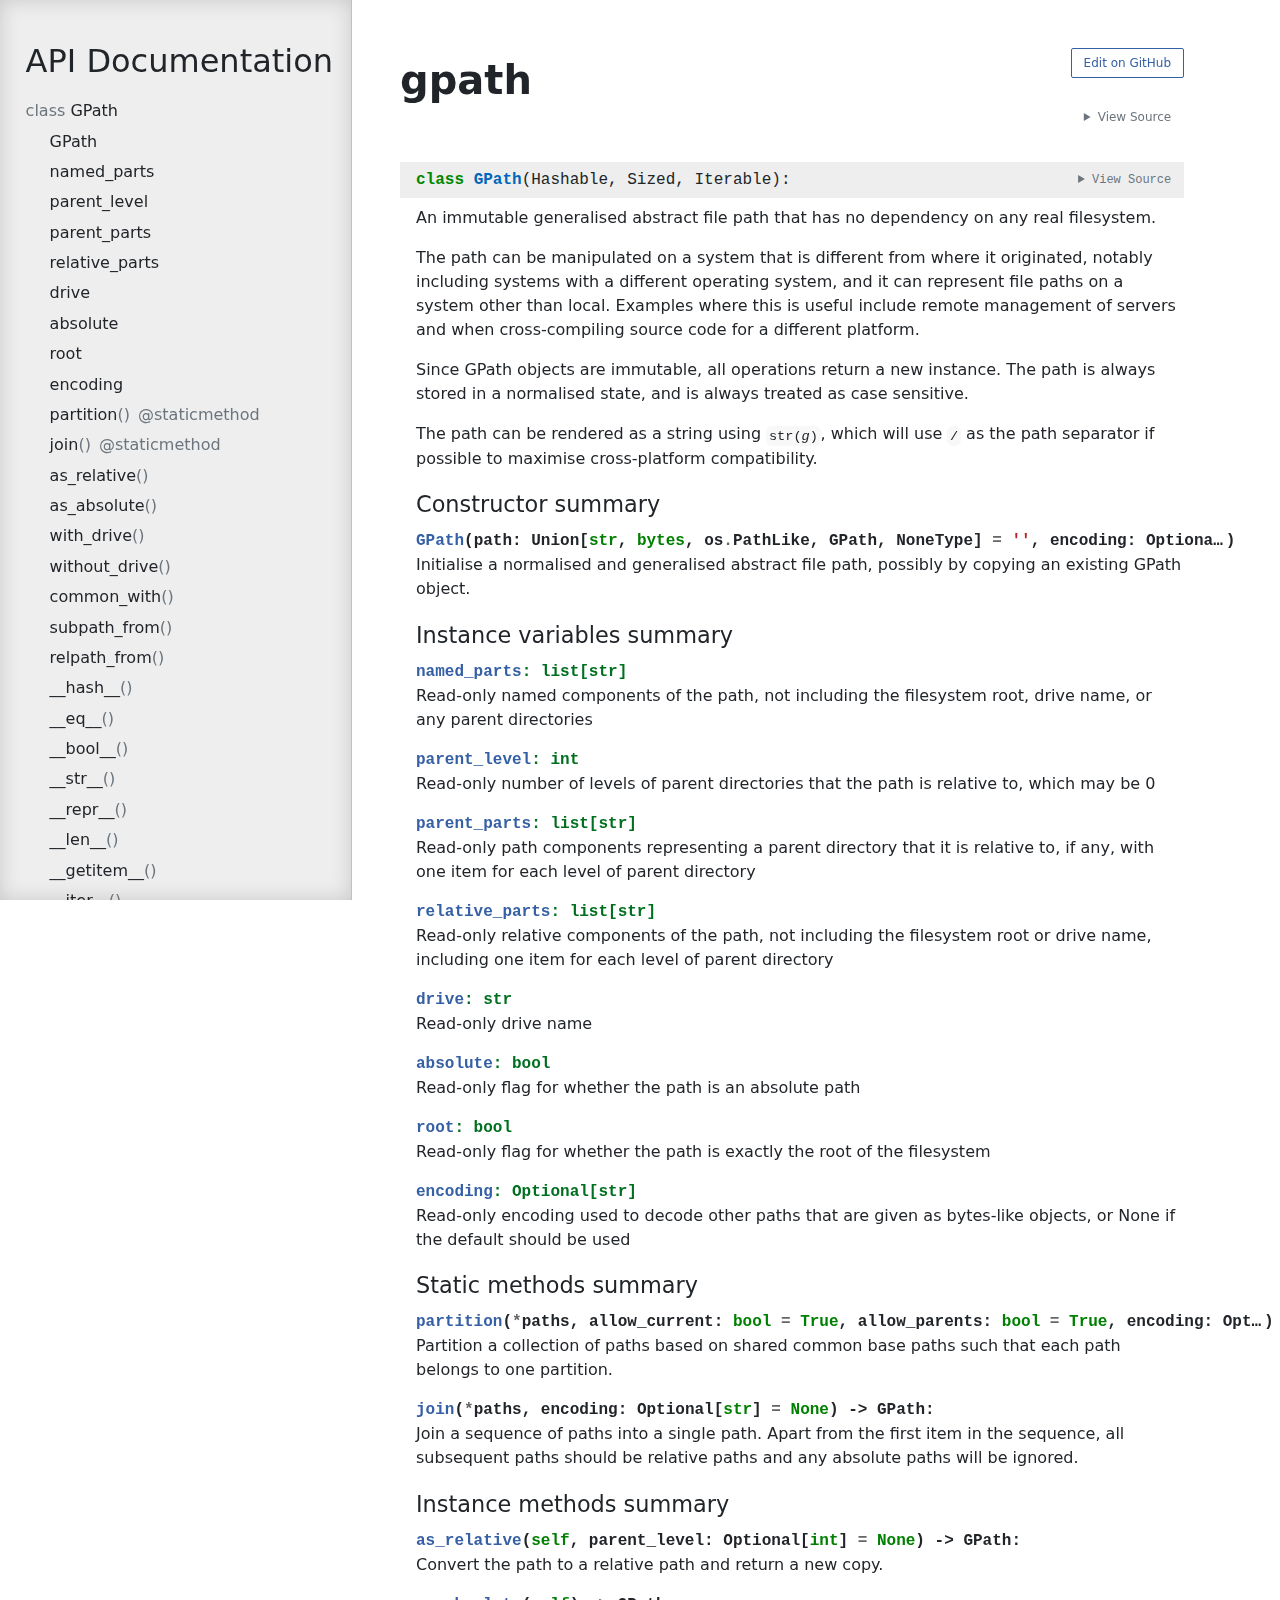
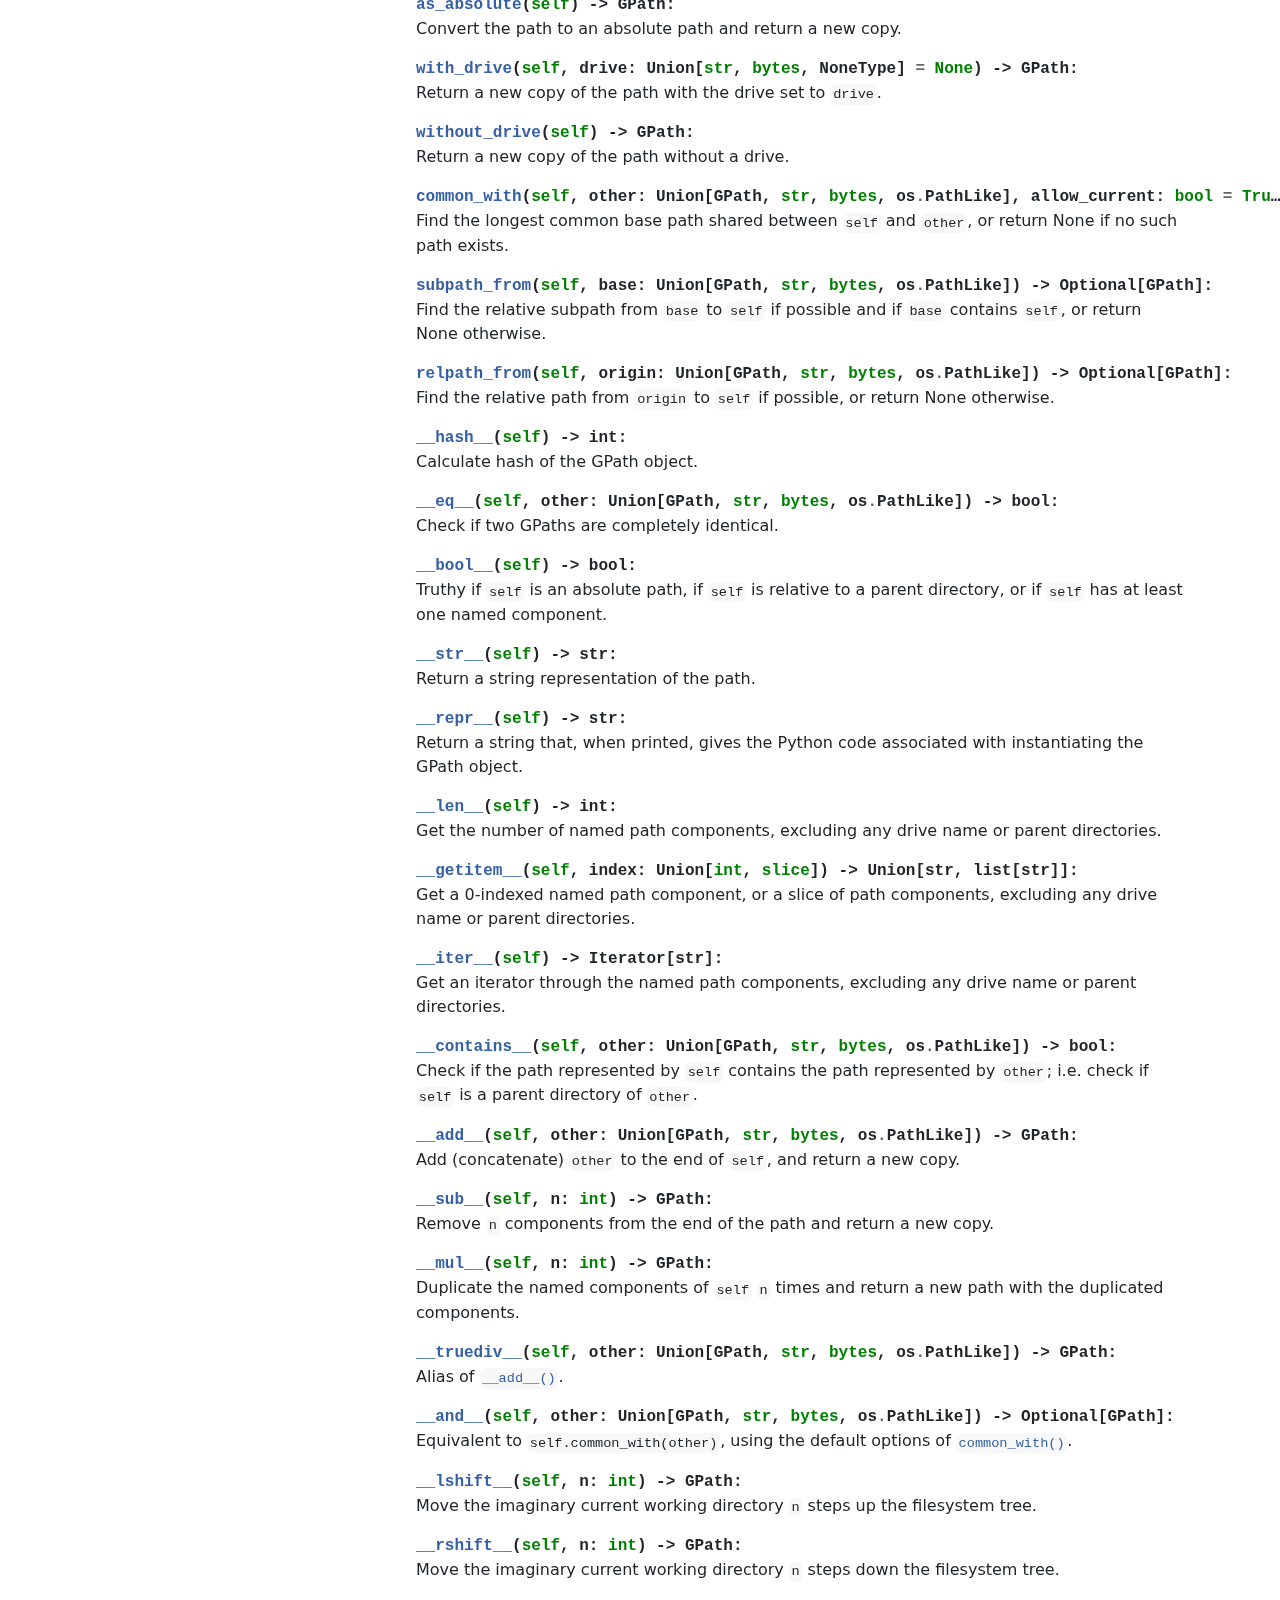
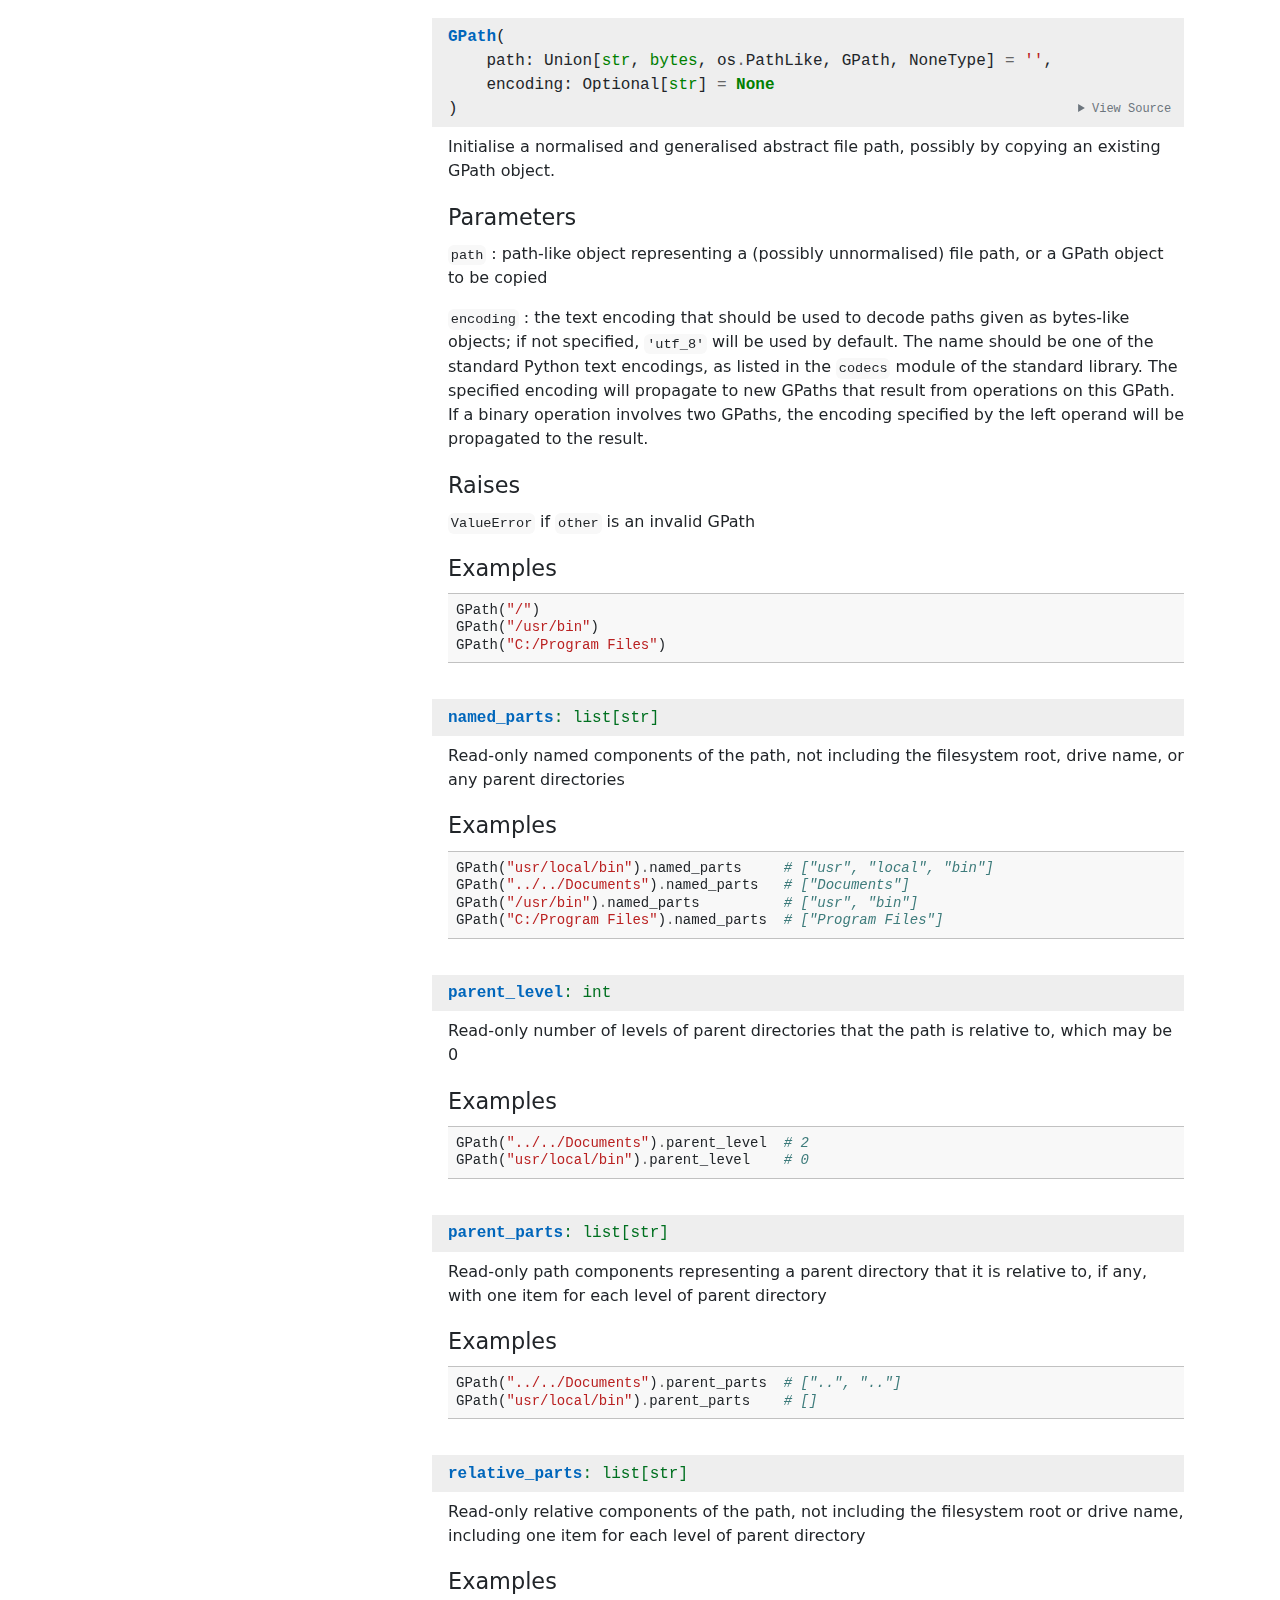
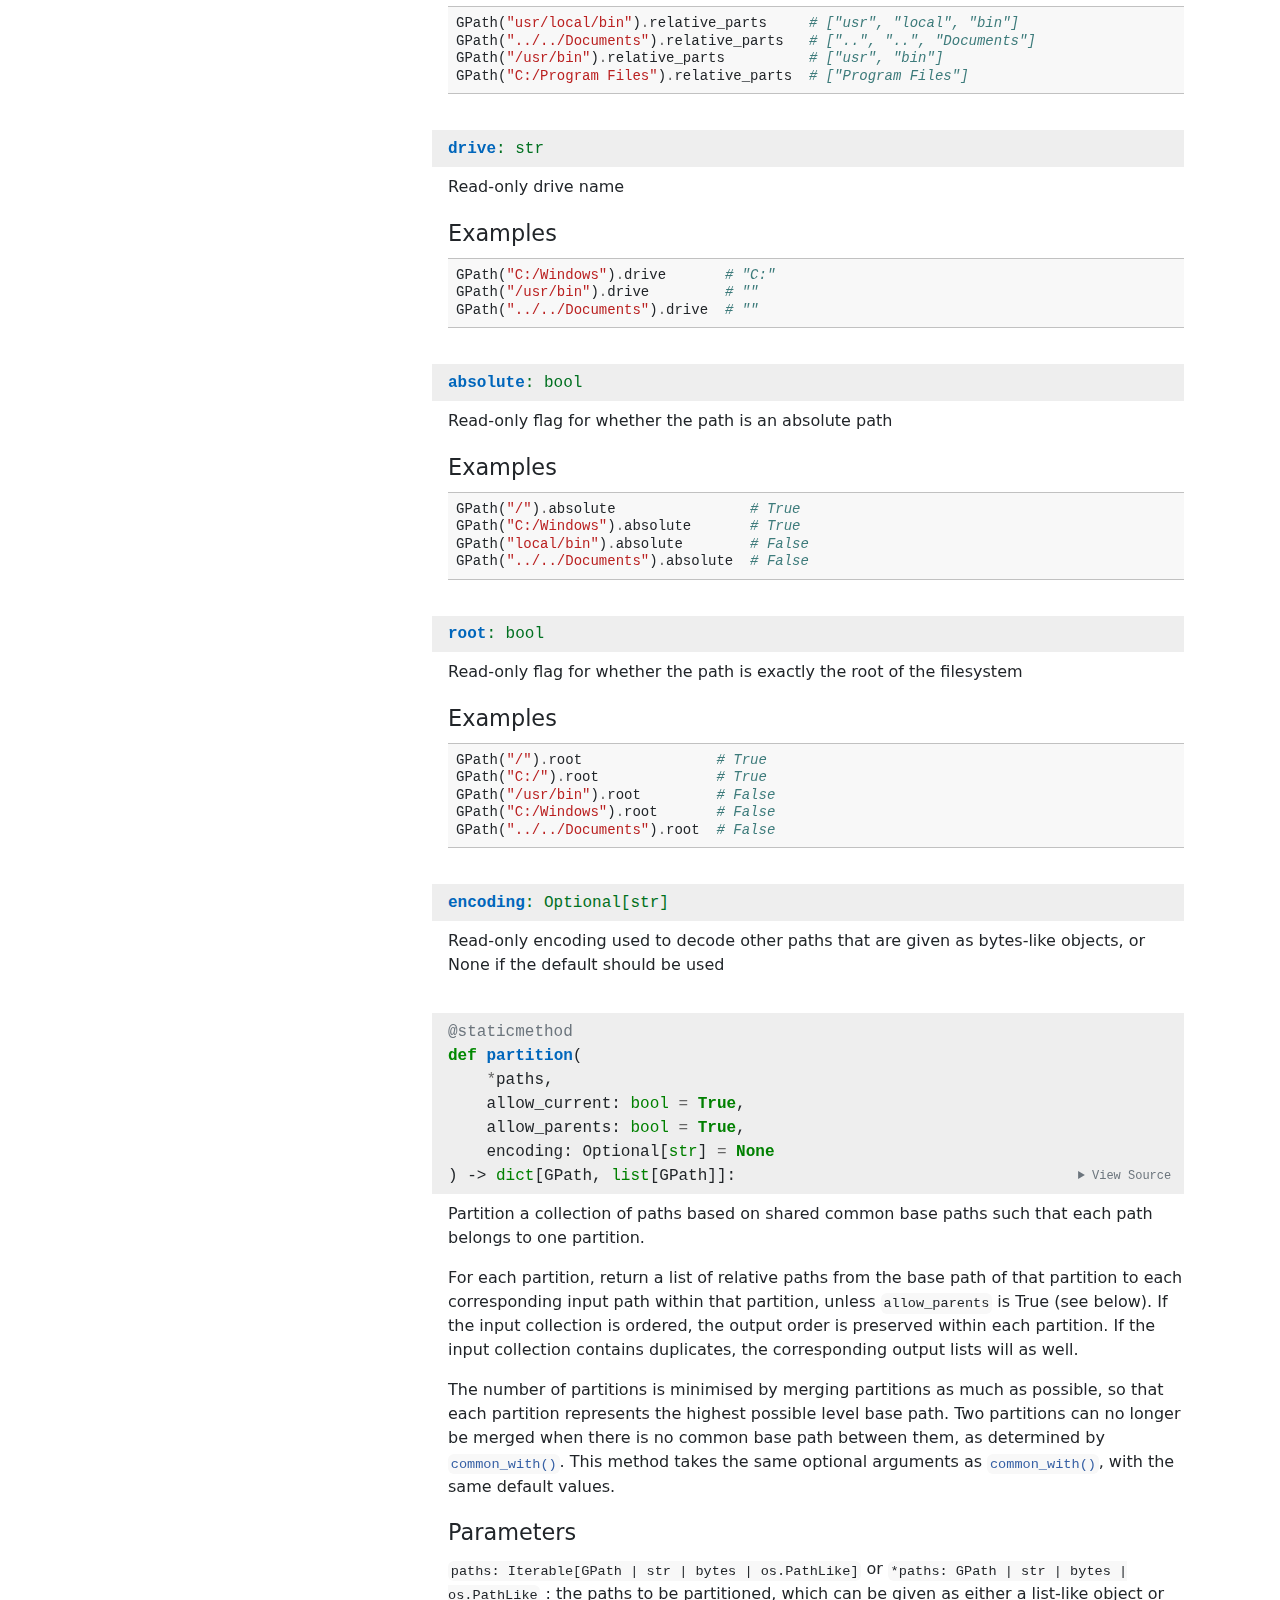
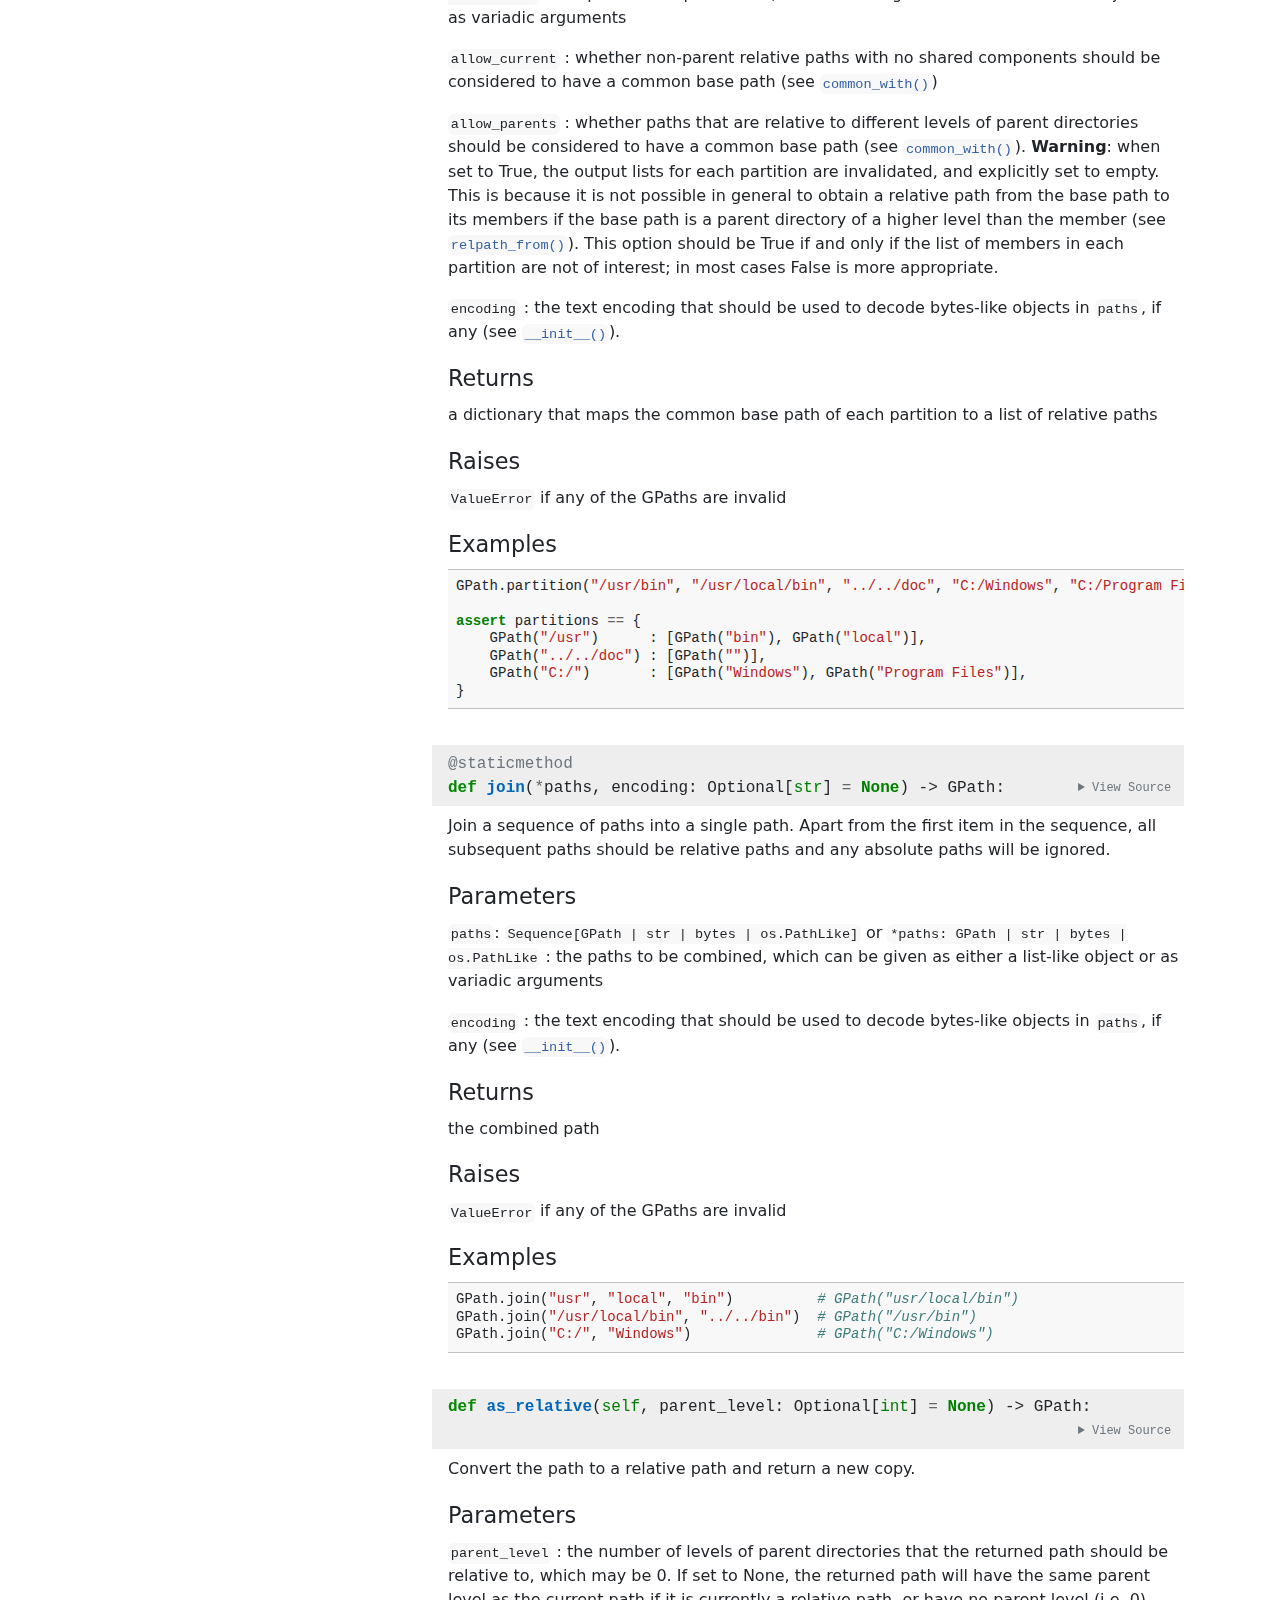
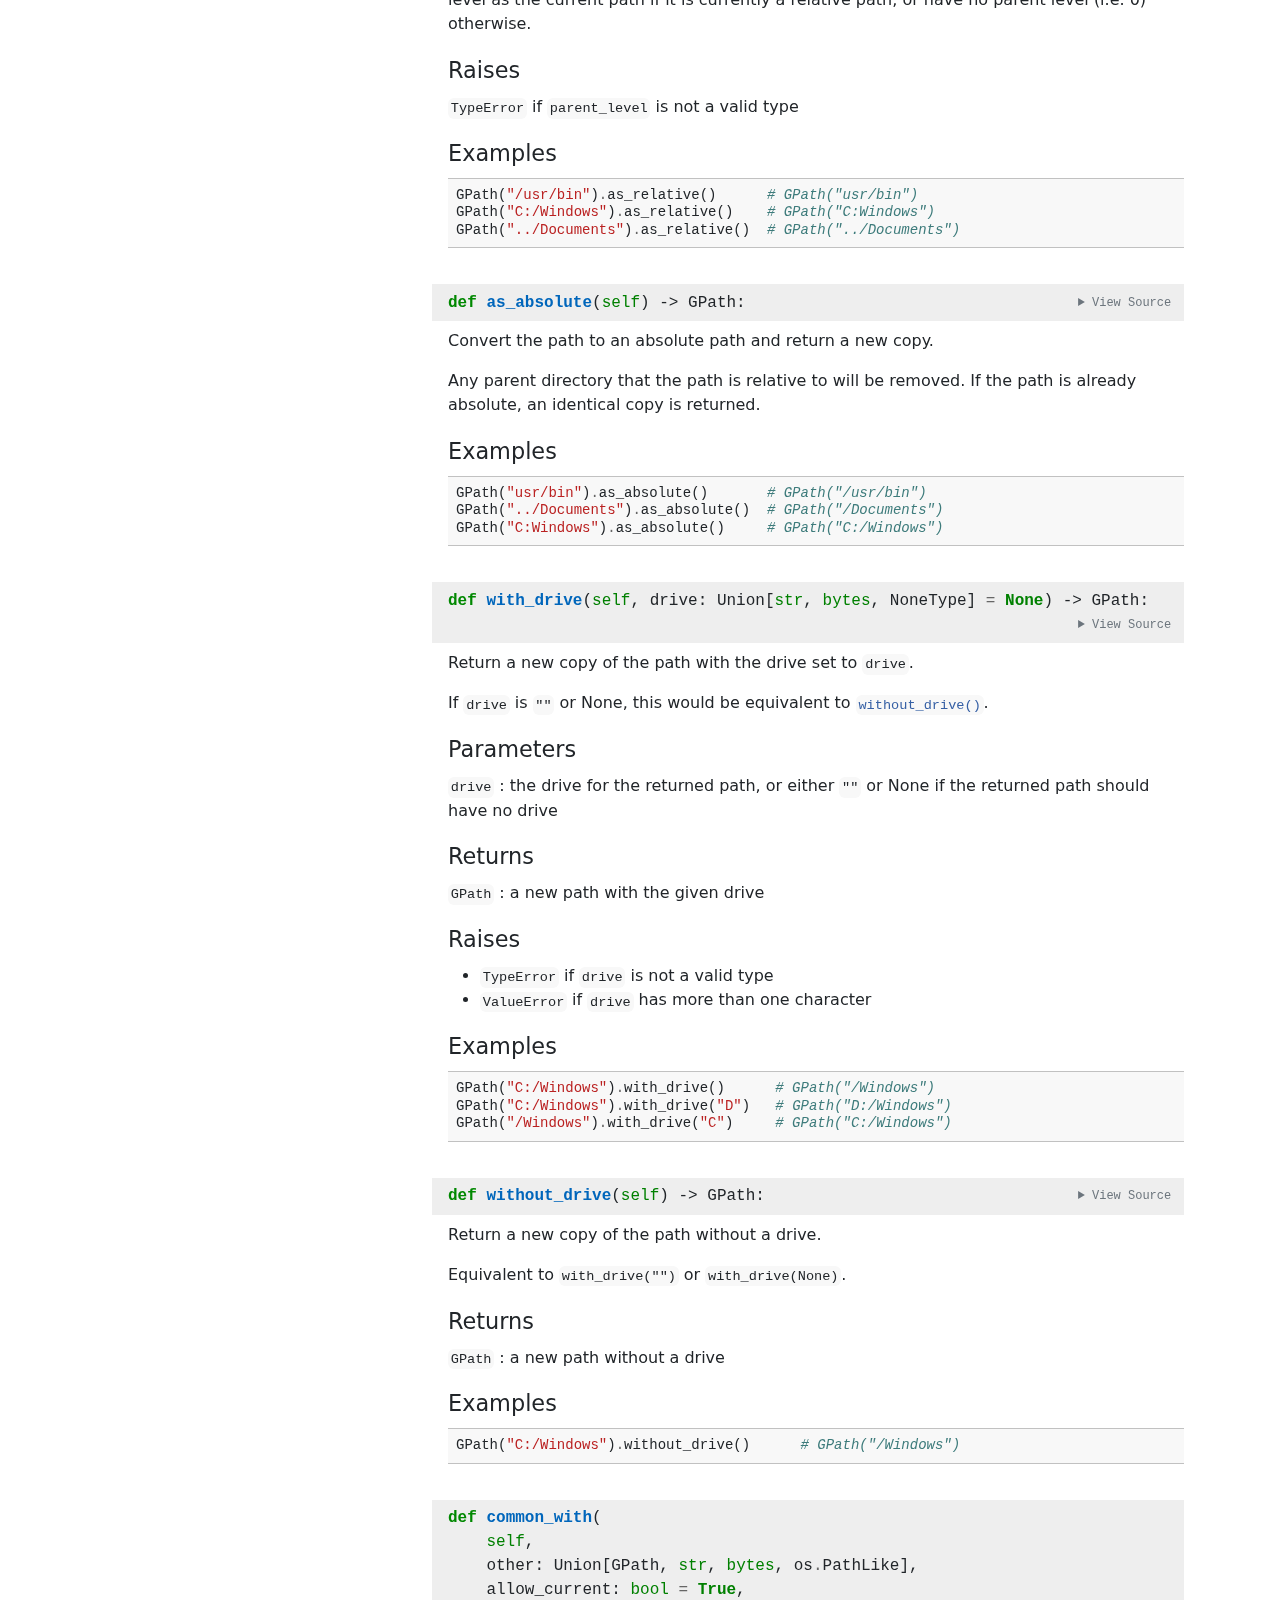
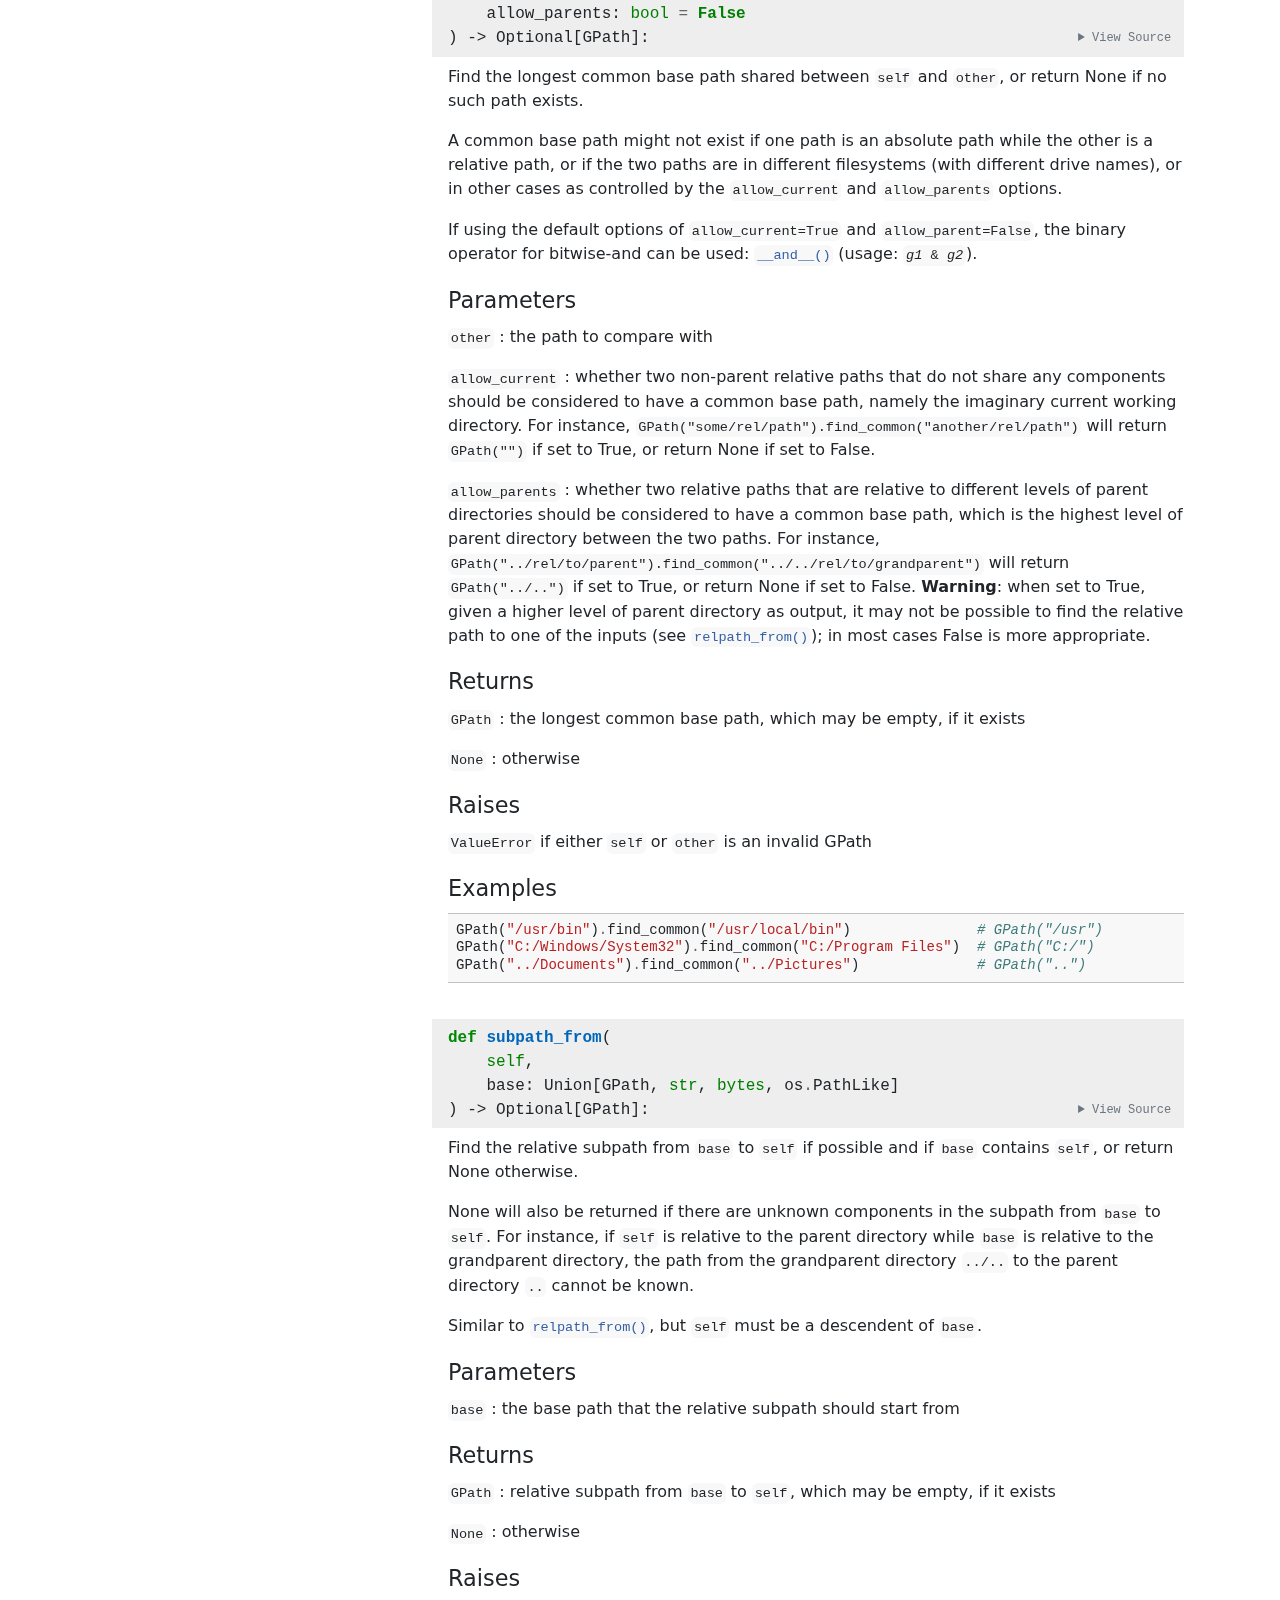
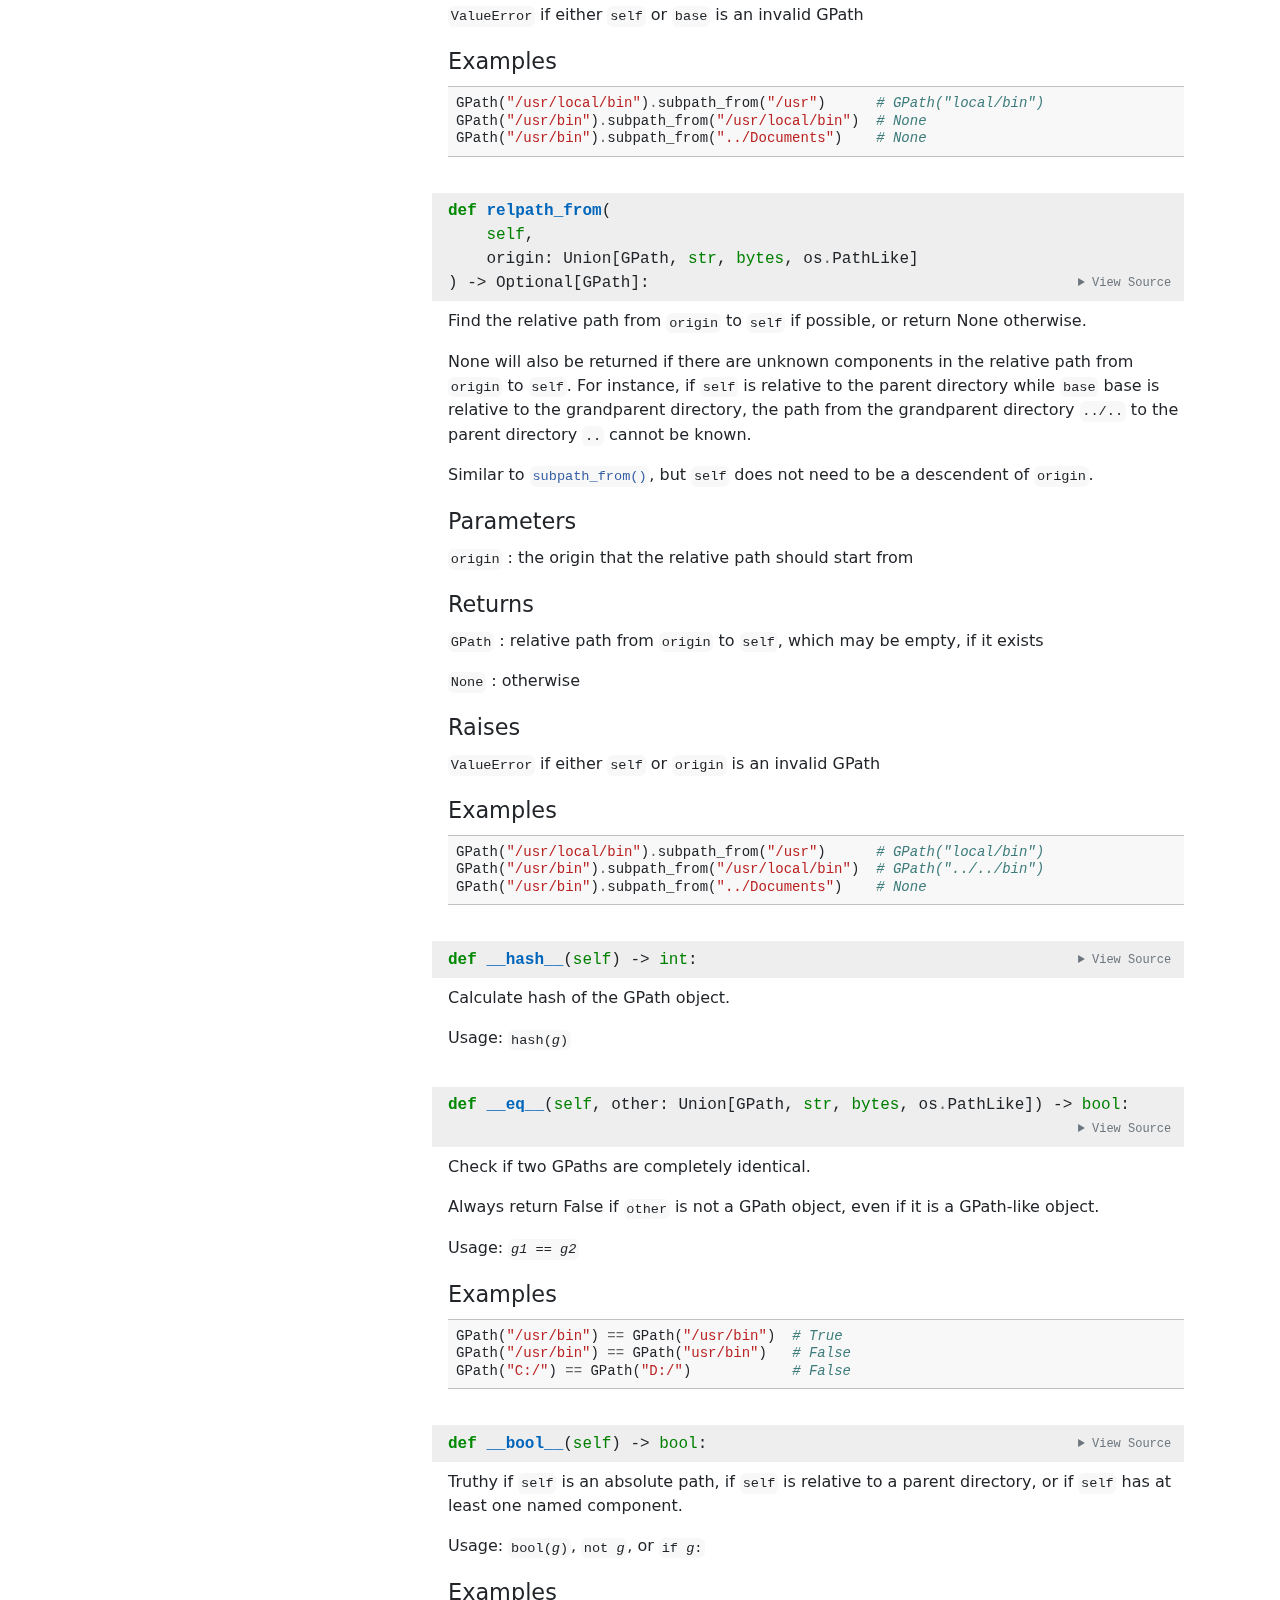
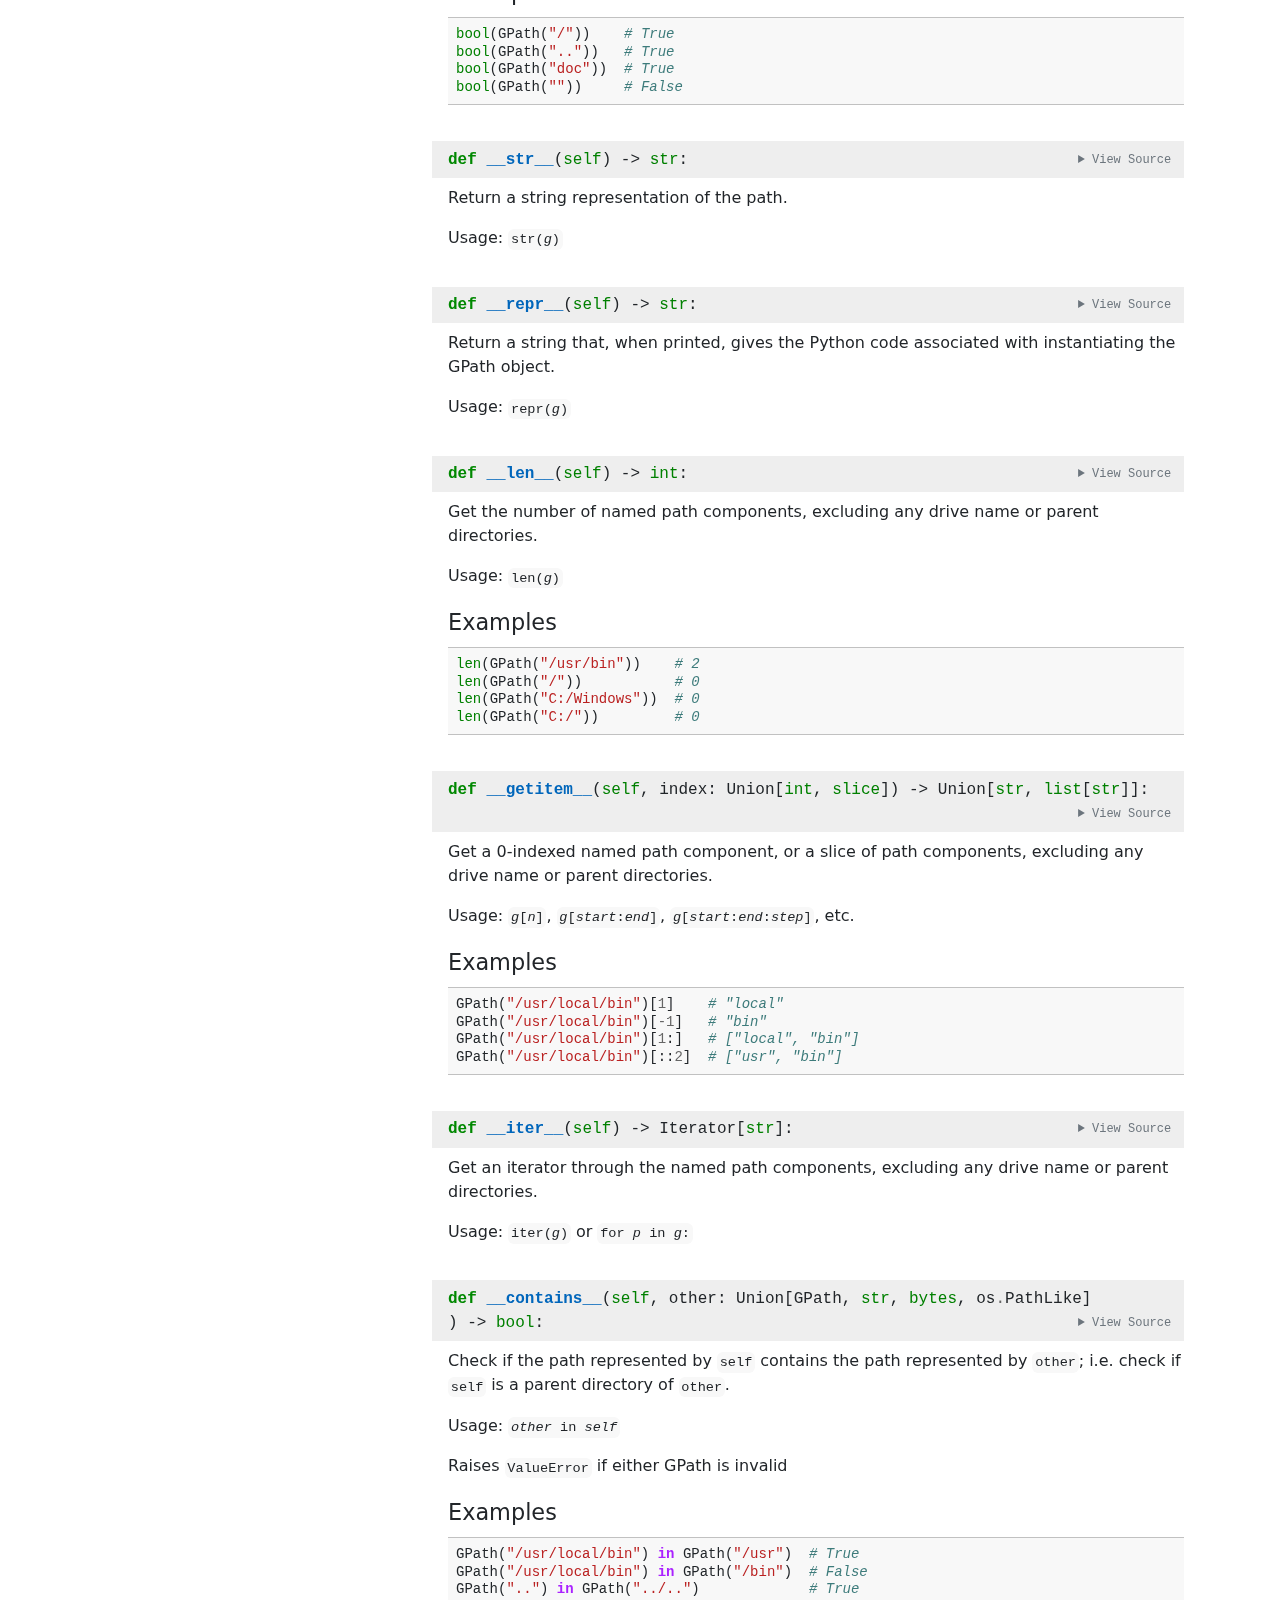
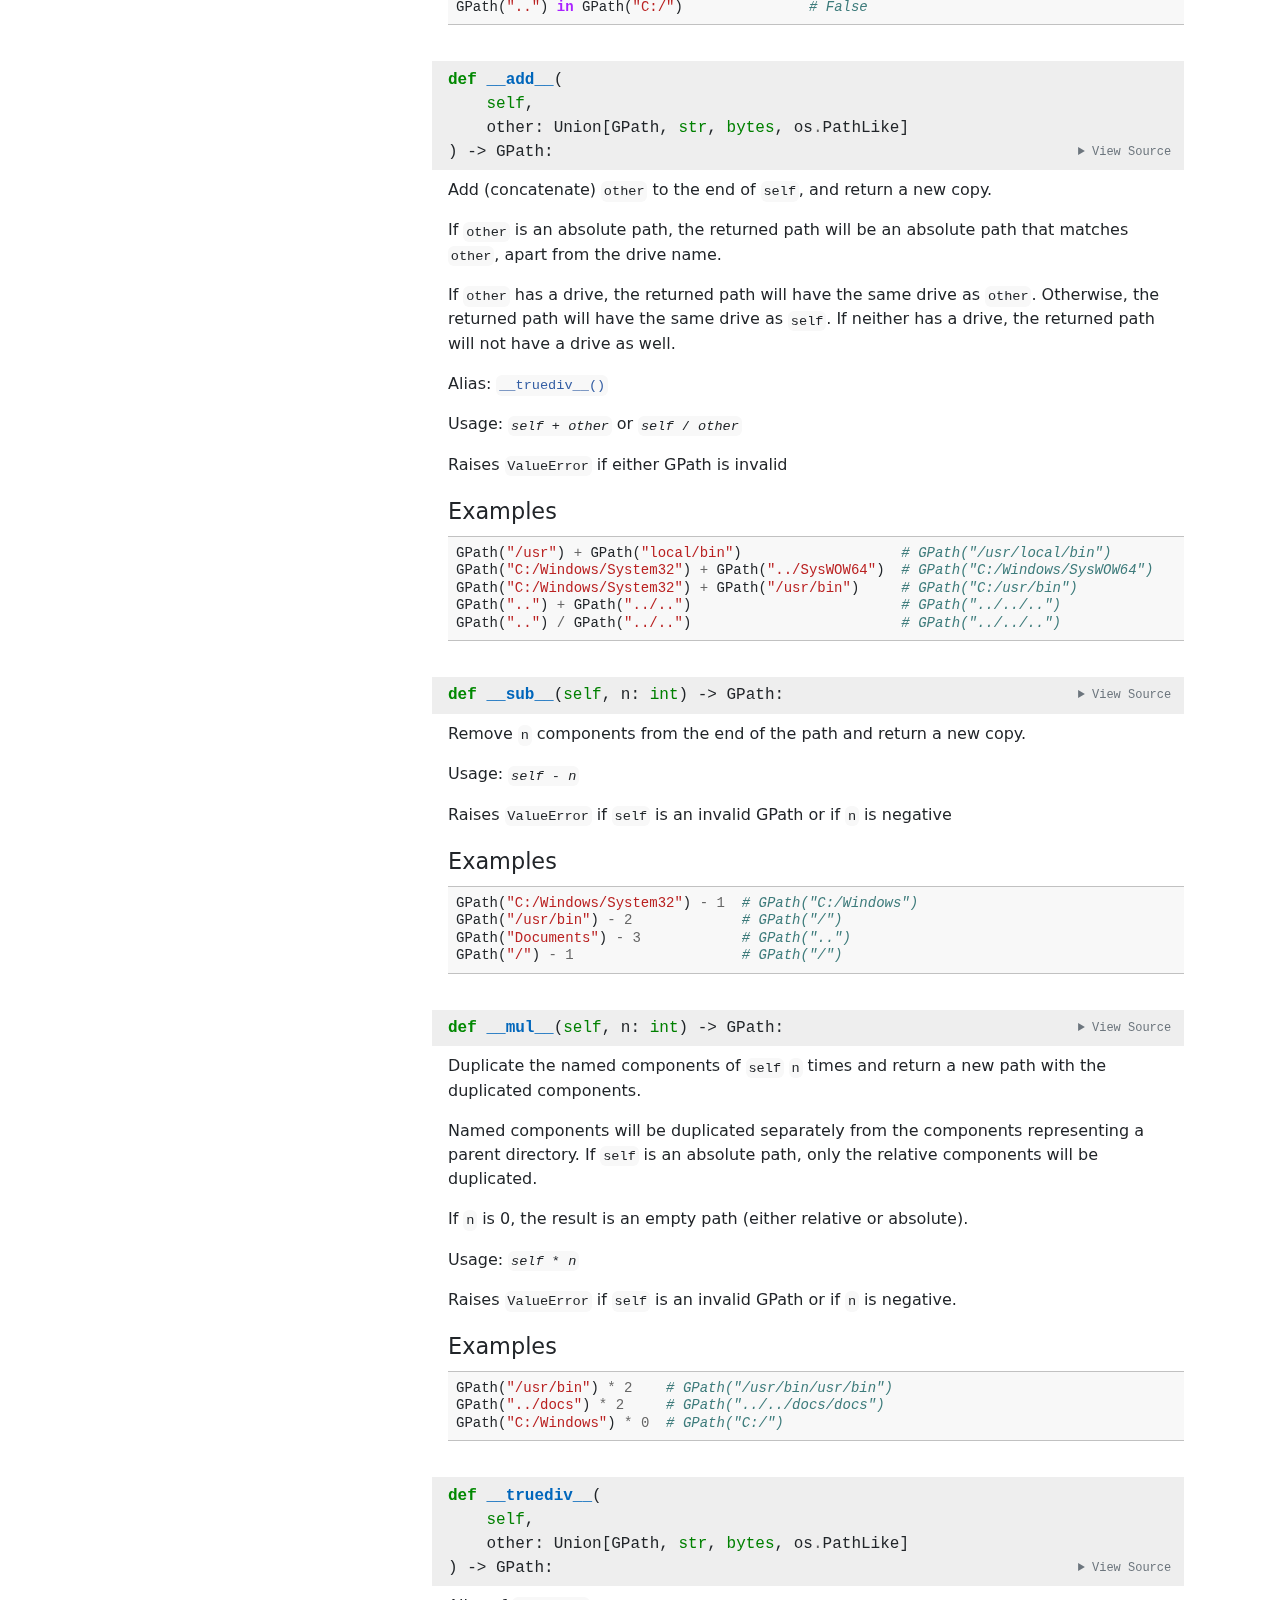
==== commit d49828ae: "Merge branch 'main' into release for 0.4.3" ====
--- a/docs/html/gpath.html
+++ b/docs/html/gpath.html
@@ -232,7 +232,7 @@
 
                         <label class="view-source-button" for="mod-gpath-view-source"><span>View Source</span></label>
 
-                        <div class="pdoc-code codehilite"><pre><span></span><span id="L-1"><a href="#L-1"><span class="linenos">1</span></a><span class="n">__version__</span> <span class="o">=</span> <span class="s1">&#39;0.4.2&#39;</span>
+                        <div class="pdoc-code codehilite"><pre><span></span><span id="L-1"><a href="#L-1"><span class="linenos">1</span></a><span class="n">__version__</span> <span class="o">=</span> <span class="s1">&#39;0.4.3&#39;</span>
 </span><span id="L-2"><a href="#L-2"><span class="linenos">2</span></a>
 </span><span id="L-3"><a href="#L-3"><span class="linenos">3</span></a><span class="kn">from</span> <span class="nn">._gpath</span> <span class="kn">import</span> <span class="n">GPath</span><span class="p">,</span> <span class="n">GPathLike</span>
 </span><span id="L-4"><a href="#L-4"><span class="linenos">4</span></a>
@@ -253,1057 +253,1057 @@
 
     </div>
     <a class="headerlink" href="#GPath"></a>
-            <div class="pdoc-code codehilite"><pre><span></span><span id="GPath-85"><a href="#GPath-85"><span class="linenos">  85</span></a><span class="k">class</span> <span class="nc">GPath</span><span class="p">(</span><span class="n">Hashable</span><span class="p">,</span> <span class="n">Sized</span><span class="p">,</span> <span class="n">Iterable</span><span class="p">):</span>
-</span><span id="GPath-86"><a href="#GPath-86"><span class="linenos">  86</span></a><span class="w">	</span><span class="sd">&quot;&quot;&quot;</span>
-</span><span id="GPath-87"><a href="#GPath-87"><span class="linenos">  87</span></a><span class="sd">		An immutable generalised abstract file path that has no dependency on any real filesystem.</span>
-</span><span id="GPath-88"><a href="#GPath-88"><span class="linenos">  88</span></a>
-</span><span id="GPath-89"><a href="#GPath-89"><span class="linenos">  89</span></a><span class="sd">		The path can be manipulated on a system that is different from where it originated, notably including systems with a different operating system, and it can represent file paths on a system other than local. Examples where this is useful include remote management of servers and when cross-compiling source code for a different platform.</span>
-</span><span id="GPath-90"><a href="#GPath-90"><span class="linenos">  90</span></a>
-</span><span id="GPath-91"><a href="#GPath-91"><span class="linenos">  91</span></a><span class="sd">		Since GPath objects are immutable, all operations return a new instance. The path is always stored in a normalised state, and is always treated as case sensitive.</span>
-</span><span id="GPath-92"><a href="#GPath-92"><span class="linenos">  92</span></a>
-</span><span id="GPath-93"><a href="#GPath-93"><span class="linenos">  93</span></a><span class="sd">		The path can be rendered as a string using &lt;code&gt;str(&lt;var&gt;g&lt;/var&gt;)&lt;/code&gt;, which will use `/` as the path separator if possible to maximise cross-platform compatibility.</span>
-</span><span id="GPath-94"><a href="#GPath-94"><span class="linenos">  94</span></a><span class="sd">	&quot;&quot;&quot;</span>
-</span><span id="GPath-95"><a href="#GPath-95"><span class="linenos">  95</span></a>
-</span><span id="GPath-96"><a href="#GPath-96"><span class="linenos">  96</span></a>	<span class="vm">__slots__</span> <span class="o">=</span> <span class="p">(</span>
-</span><span id="GPath-97"><a href="#GPath-97"><span class="linenos">  97</span></a>		<span class="s1">&#39;_parts&#39;</span><span class="p">,</span>
-</span><span id="GPath-98"><a href="#GPath-98"><span class="linenos">  98</span></a>		<span class="s1">&#39;_root&#39;</span><span class="p">,</span>
-</span><span id="GPath-99"><a href="#GPath-99"><span class="linenos">  99</span></a>		<span class="s1">&#39;_drive&#39;</span><span class="p">,</span>
-</span><span id="GPath-100"><a href="#GPath-100"><span class="linenos"> 100</span></a>		<span class="s1">&#39;_parent_level&#39;</span><span class="p">,</span>
-</span><span id="GPath-101"><a href="#GPath-101"><span class="linenos"> 101</span></a>		<span class="s1">&#39;_encoding&#39;</span><span class="p">,</span>
-</span><span id="GPath-102"><a href="#GPath-102"><span class="linenos"> 102</span></a>	<span class="p">)</span>
+            <div class="pdoc-code codehilite"><pre><span></span><span id="GPath-84"><a href="#GPath-84"><span class="linenos">  84</span></a><span class="k">class</span> <span class="nc">GPath</span><span class="p">(</span><span class="n">Hashable</span><span class="p">,</span> <span class="n">Sized</span><span class="p">,</span> <span class="n">Iterable</span><span class="p">):</span>
+</span><span id="GPath-85"><a href="#GPath-85"><span class="linenos">  85</span></a><span class="w">	</span><span class="sd">&quot;&quot;&quot;</span>
+</span><span id="GPath-86"><a href="#GPath-86"><span class="linenos">  86</span></a><span class="sd">		An immutable generalised abstract file path that has no dependency on any real filesystem.</span>
+</span><span id="GPath-87"><a href="#GPath-87"><span class="linenos">  87</span></a>
+</span><span id="GPath-88"><a href="#GPath-88"><span class="linenos">  88</span></a><span class="sd">		The path can be manipulated on a system that is different from where it originated, notably including systems with a different operating system, and it can represent file paths on a system other than local. Examples where this is useful include remote management of servers and when cross-compiling source code for a different platform.</span>
+</span><span id="GPath-89"><a href="#GPath-89"><span class="linenos">  89</span></a>
+</span><span id="GPath-90"><a href="#GPath-90"><span class="linenos">  90</span></a><span class="sd">		Since GPath objects are immutable, all operations return a new instance. The path is always stored in a normalised state, and is always treated as case sensitive.</span>
+</span><span id="GPath-91"><a href="#GPath-91"><span class="linenos">  91</span></a>
+</span><span id="GPath-92"><a href="#GPath-92"><span class="linenos">  92</span></a><span class="sd">		The path can be rendered as a string using &lt;code&gt;str(&lt;var&gt;g&lt;/var&gt;)&lt;/code&gt;, which will use `/` as the path separator if possible to maximise cross-platform compatibility.</span>
+</span><span id="GPath-93"><a href="#GPath-93"><span class="linenos">  93</span></a><span class="sd">	&quot;&quot;&quot;</span>
+</span><span id="GPath-94"><a href="#GPath-94"><span class="linenos">  94</span></a>
+</span><span id="GPath-95"><a href="#GPath-95"><span class="linenos">  95</span></a>	<span class="vm">__slots__</span> <span class="o">=</span> <span class="p">(</span>
+</span><span id="GPath-96"><a href="#GPath-96"><span class="linenos">  96</span></a>		<span class="s1">&#39;_parts&#39;</span><span class="p">,</span>
+</span><span id="GPath-97"><a href="#GPath-97"><span class="linenos">  97</span></a>		<span class="s1">&#39;_root&#39;</span><span class="p">,</span>
+</span><span id="GPath-98"><a href="#GPath-98"><span class="linenos">  98</span></a>		<span class="s1">&#39;_drive&#39;</span><span class="p">,</span>
+</span><span id="GPath-99"><a href="#GPath-99"><span class="linenos">  99</span></a>		<span class="s1">&#39;_parent_level&#39;</span><span class="p">,</span>
+</span><span id="GPath-100"><a href="#GPath-100"><span class="linenos"> 100</span></a>		<span class="s1">&#39;_encoding&#39;</span><span class="p">,</span>
+</span><span id="GPath-101"><a href="#GPath-101"><span class="linenos"> 101</span></a>	<span class="p">)</span>
+</span><span id="GPath-102"><a href="#GPath-102"><span class="linenos"> 102</span></a>
 </span><span id="GPath-103"><a href="#GPath-103"><span class="linenos"> 103</span></a>
-</span><span id="GPath-104"><a href="#GPath-104"><span class="linenos"> 104</span></a>
-</span><span id="GPath-105"><a href="#GPath-105"><span class="linenos"> 105</span></a>	<span class="k">def</span> <span class="fm">__init__</span><span class="p">(</span><span class="bp">self</span><span class="p">,</span> <span class="n">path</span><span class="p">:</span> <span class="n">Union</span><span class="p">[</span><span class="nb">str</span><span class="p">,</span> <span class="nb">bytes</span><span class="p">,</span> <span class="n">os</span><span class="o">.</span><span class="n">PathLike</span><span class="p">,</span> <span class="n">GPath</span><span class="p">,</span> <span class="kc">None</span><span class="p">]</span><span class="o">=</span><span class="s2">&quot;&quot;</span><span class="p">,</span> <span class="n">encoding</span><span class="p">:</span> <span class="n">Optional</span><span class="p">[</span><span class="nb">str</span><span class="p">]</span><span class="o">=</span><span class="kc">None</span><span class="p">):</span>
-</span><span id="GPath-106"><a href="#GPath-106"><span class="linenos"> 106</span></a><span class="w">		</span><span class="sd">&quot;&quot;&quot;</span>
-</span><span id="GPath-107"><a href="#GPath-107"><span class="linenos"> 107</span></a><span class="sd">			Initialise a normalised and generalised abstract file path, possibly by copying an existing GPath object.</span>
-</span><span id="GPath-108"><a href="#GPath-108"><span class="linenos"> 108</span></a>
-</span><span id="GPath-109"><a href="#GPath-109"><span class="linenos"> 109</span></a><span class="sd">			Parameters</span>
-</span><span id="GPath-110"><a href="#GPath-110"><span class="linenos"> 110</span></a><span class="sd">			----------</span>
-</span><span id="GPath-111"><a href="#GPath-111"><span class="linenos"> 111</span></a><span class="sd">			`path`</span>
-</span><span id="GPath-112"><a href="#GPath-112"><span class="linenos"> 112</span></a><span class="sd">			: path-like object representing a (possibly unnormalised) file path, or a GPath object to be copied</span>
-</span><span id="GPath-113"><a href="#GPath-113"><span class="linenos"> 113</span></a>
-</span><span id="GPath-114"><a href="#GPath-114"><span class="linenos"> 114</span></a><span class="sd">			`​encoding`</span>
-</span><span id="GPath-115"><a href="#GPath-115"><span class="linenos"> 115</span></a><span class="sd">			: the text encoding that should be used to decode paths given as bytes-like objects; if not specified, `&#39;utf-8&#39;` will be used by default. The name should be one of the standard Python text encodings, as listed in the `codecs` module of the standard library. The specified encoding will propagate to new GPaths that result from operations on this GPath. If a binary operation involves two GPaths, the encoding specified by the left operand will be propagated to the result.</span>
-</span><span id="GPath-116"><a href="#GPath-116"><span class="linenos"> 116</span></a>
-</span><span id="GPath-117"><a href="#GPath-117"><span class="linenos"> 117</span></a><span class="sd">			Raises</span>
-</span><span id="GPath-118"><a href="#GPath-118"><span class="linenos"> 118</span></a><span class="sd">			------</span>
-</span><span id="GPath-119"><a href="#GPath-119"><span class="linenos"> 119</span></a><span class="sd">			`ValueError` if `other` is an invalid GPath</span>
-</span><span id="GPath-120"><a href="#GPath-120"><span class="linenos"> 120</span></a>
-</span><span id="GPath-121"><a href="#GPath-121"><span class="linenos"> 121</span></a><span class="sd">			Examples</span>
-</span><span id="GPath-122"><a href="#GPath-122"><span class="linenos"> 122</span></a><span class="sd">			--------</span>
-</span><span id="GPath-123"><a href="#GPath-123"><span class="linenos"> 123</span></a><span class="sd">			```python</span>
-</span><span id="GPath-124"><a href="#GPath-124"><span class="linenos"> 124</span></a><span class="sd">			GPath(&quot;/&quot;)</span>
-</span><span id="GPath-125"><a href="#GPath-125"><span class="linenos"> 125</span></a><span class="sd">			GPath(&quot;/usr/bin&quot;)</span>
-</span><span id="GPath-126"><a href="#GPath-126"><span class="linenos"> 126</span></a><span class="sd">			GPath(&quot;C:/Program Files&quot;)</span>
-</span><span id="GPath-127"><a href="#GPath-127"><span class="linenos"> 127</span></a><span class="sd">			```</span>
-</span><span id="GPath-128"><a href="#GPath-128"><span class="linenos"> 128</span></a><span class="sd">		&quot;&quot;&quot;</span>
-</span><span id="GPath-129"><a href="#GPath-129"><span class="linenos"> 129</span></a>
-</span><span id="GPath-130"><a href="#GPath-130"><span class="linenos"> 130</span></a>		<span class="bp">self</span><span class="o">.</span><span class="n">_parts</span><span class="p">:</span> <span class="nb">tuple</span><span class="p">[</span><span class="nb">str</span><span class="p">,</span> <span class="o">...</span><span class="p">]</span> <span class="o">=</span> <span class="nb">tuple</span><span class="p">()</span>  <span class="c1"># root- or parent- relative path</span>
-</span><span id="GPath-131"><a href="#GPath-131"><span class="linenos"> 131</span></a>		<span class="bp">self</span><span class="o">.</span><span class="n">_root</span><span class="p">:</span> <span class="nb">bool</span> <span class="o">=</span> <span class="kc">False</span>
-</span><span id="GPath-132"><a href="#GPath-132"><span class="linenos"> 132</span></a>		<span class="bp">self</span><span class="o">.</span><span class="n">_drive</span><span class="p">:</span> <span class="nb">str</span> <span class="o">=</span> <span class="s2">&quot;&quot;</span>
-</span><span id="GPath-133"><a href="#GPath-133"><span class="linenos"> 133</span></a>		<span class="bp">self</span><span class="o">.</span><span class="n">_parent_level</span><span class="p">:</span> <span class="nb">int</span> <span class="o">=</span> <span class="mi">0</span>
-</span><span id="GPath-134"><a href="#GPath-134"><span class="linenos"> 134</span></a>
-</span><span id="GPath-135"><a href="#GPath-135"><span class="linenos"> 135</span></a>		<span class="bp">self</span><span class="o">.</span><span class="n">_encoding</span><span class="p">:</span> <span class="n">Optional</span><span class="p">[</span><span class="nb">str</span><span class="p">]</span> <span class="o">=</span> <span class="n">encoding</span>
-</span><span id="GPath-136"><a href="#GPath-136"><span class="linenos"> 136</span></a>
-</span><span id="GPath-137"><a href="#GPath-137"><span class="linenos"> 137</span></a>		<span class="k">if</span> <span class="n">path</span> <span class="ow">is</span> <span class="kc">None</span> <span class="ow">or</span> <span class="n">path</span> <span class="o">==</span> <span class="s2">&quot;&quot;</span><span class="p">:</span>
-</span><span id="GPath-138"><a href="#GPath-138"><span class="linenos"> 138</span></a>			<span class="k">return</span>
-</span><span id="GPath-139"><a href="#GPath-139"><span class="linenos"> 139</span></a>
-</span><span id="GPath-140"><a href="#GPath-140"><span class="linenos"> 140</span></a>		<span class="k">if</span> <span class="nb">isinstance</span><span class="p">(</span><span class="n">path</span><span class="p">,</span> <span class="n">GPath</span><span class="p">):</span>
-</span><span id="GPath-141"><a href="#GPath-141"><span class="linenos"> 141</span></a>			<span class="n">path</span><span class="o">.</span><span class="n">_validate</span><span class="p">()</span>
-</span><span id="GPath-142"><a href="#GPath-142"><span class="linenos"> 142</span></a>			<span class="bp">self</span><span class="o">.</span><span class="n">_parts</span> <span class="o">=</span> <span class="n">path</span><span class="o">.</span><span class="n">_parts</span>
-</span><span id="GPath-143"><a href="#GPath-143"><span class="linenos"> 143</span></a>			<span class="bp">self</span><span class="o">.</span><span class="n">_root</span> <span class="o">=</span> <span class="n">path</span><span class="o">.</span><span class="n">_root</span>
-</span><span id="GPath-144"><a href="#GPath-144"><span class="linenos"> 144</span></a>			<span class="bp">self</span><span class="o">.</span><span class="n">_drive</span> <span class="o">=</span> <span class="n">path</span><span class="o">.</span><span class="n">_drive</span>
-</span><span id="GPath-145"><a href="#GPath-145"><span class="linenos"> 145</span></a>			<span class="bp">self</span><span class="o">.</span><span class="n">_parent_level</span> <span class="o">=</span> <span class="n">path</span><span class="o">.</span><span class="n">_parent_level</span>
-</span><span id="GPath-146"><a href="#GPath-146"><span class="linenos"> 146</span></a>
-</span><span id="GPath-147"><a href="#GPath-147"><span class="linenos"> 147</span></a>			<span class="bp">self</span><span class="o">.</span><span class="n">_encoding</span> <span class="o">=</span> <span class="n">path</span><span class="o">.</span><span class="n">_encoding</span> <span class="k">if</span> <span class="n">encoding</span> <span class="ow">is</span> <span class="kc">None</span> <span class="k">else</span> <span class="n">encoding</span>
-</span><span id="GPath-148"><a href="#GPath-148"><span class="linenos"> 148</span></a>			<span class="k">return</span>
-</span><span id="GPath-149"><a href="#GPath-149"><span class="linenos"> 149</span></a>
-</span><span id="GPath-150"><a href="#GPath-150"><span class="linenos"> 150</span></a>		<span class="n">path</span> <span class="o">=</span> <span class="n">os</span><span class="o">.</span><span class="n">fspath</span><span class="p">(</span><span class="n">path</span><span class="p">)</span>
-</span><span id="GPath-151"><a href="#GPath-151"><span class="linenos"> 151</span></a>
-</span><span id="GPath-152"><a href="#GPath-152"><span class="linenos"> 152</span></a>		<span class="k">if</span> <span class="nb">isinstance</span><span class="p">(</span><span class="n">path</span><span class="p">,</span> <span class="nb">bytes</span><span class="p">):</span>
-</span><span id="GPath-153"><a href="#GPath-153"><span class="linenos"> 153</span></a>			<span class="k">if</span> <span class="bp">self</span><span class="o">.</span><span class="n">_encoding</span> <span class="ow">is</span> <span class="kc">None</span><span class="p">:</span>
-</span><span id="GPath-154"><a href="#GPath-154"><span class="linenos"> 154</span></a>				<span class="n">path</span> <span class="o">=</span> <span class="n">path</span><span class="o">.</span><span class="n">decode</span><span class="p">(</span><span class="n">DEFAULT_ENCODING</span><span class="p">)</span>
-</span><span id="GPath-155"><a href="#GPath-155"><span class="linenos"> 155</span></a>			<span class="k">else</span><span class="p">:</span>
-</span><span id="GPath-156"><a href="#GPath-156"><span class="linenos"> 156</span></a>				<span class="n">path</span> <span class="o">=</span> <span class="n">path</span><span class="o">.</span><span class="n">decode</span><span class="p">(</span><span class="bp">self</span><span class="o">.</span><span class="n">_encoding</span><span class="p">)</span>
-</span><span id="GPath-157"><a href="#GPath-157"><span class="linenos"> 157</span></a>
-</span><span id="GPath-158"><a href="#GPath-158"><span class="linenos"> 158</span></a>		<span class="c1"># path is a str</span>
-</span><span id="GPath-159"><a href="#GPath-159"><span class="linenos"> 159</span></a>
-</span><span id="GPath-160"><a href="#GPath-160"><span class="linenos"> 160</span></a>		<span class="k">if</span> <span class="nb">len</span><span class="p">(</span><span class="n">path</span><span class="p">)</span> <span class="o">&gt;=</span> <span class="mi">2</span> <span class="ow">and</span> <span class="n">path</span><span class="p">[</span><span class="mi">1</span><span class="p">]</span> <span class="ow">in</span> <span class="n">_rules</span><span class="o">.</span><span class="n">generic_rules</span><span class="o">.</span><span class="n">drive_postfixes</span><span class="p">:</span>
-</span><span id="GPath-161"><a href="#GPath-161"><span class="linenos"> 161</span></a>			<span class="bp">self</span><span class="o">.</span><span class="n">_drive</span> <span class="o">=</span> <span class="n">path</span><span class="p">[</span><span class="mi">0</span><span class="p">]</span>
-</span><span id="GPath-162"><a href="#GPath-162"><span class="linenos"> 162</span></a>			<span class="n">driveless_path</span> <span class="o">=</span> <span class="n">path</span><span class="p">[</span><span class="mi">2</span><span class="p">:]</span>
-</span><span id="GPath-163"><a href="#GPath-163"><span class="linenos"> 163</span></a>		<span class="k">else</span><span class="p">:</span>
-</span><span id="GPath-164"><a href="#GPath-164"><span class="linenos"> 164</span></a>			<span class="n">driveless_path</span> <span class="o">=</span> <span class="n">path</span>
-</span><span id="GPath-165"><a href="#GPath-165"><span class="linenos"> 165</span></a>
-</span><span id="GPath-166"><a href="#GPath-166"><span class="linenos"> 166</span></a>		<span class="k">for</span> <span class="n">root</span> <span class="ow">in</span> <span class="n">_rules</span><span class="o">.</span><span class="n">generic_rules</span><span class="o">.</span><span class="n">roots</span><span class="p">:</span>
-</span><span id="GPath-167"><a href="#GPath-167"><span class="linenos"> 167</span></a>			<span class="k">if</span> <span class="n">driveless_path</span><span class="o">.</span><span class="n">startswith</span><span class="p">(</span><span class="n">root</span><span class="p">):</span>
-</span><span id="GPath-168"><a href="#GPath-168"><span class="linenos"> 168</span></a>				<span class="bp">self</span><span class="o">.</span><span class="n">_root</span> <span class="o">=</span> <span class="kc">True</span>
-</span><span id="GPath-169"><a href="#GPath-169"><span class="linenos"> 169</span></a>				<span class="k">break</span>
-</span><span id="GPath-170"><a href="#GPath-170"><span class="linenos"> 170</span></a>
-</span><span id="GPath-171"><a href="#GPath-171"><span class="linenos"> 171</span></a>		<span class="k">if</span> <span class="bp">self</span><span class="o">.</span><span class="n">_root</span><span class="p">:</span>
-</span><span id="GPath-172"><a href="#GPath-172"><span class="linenos"> 172</span></a>			<span class="n">rootless_path</span> <span class="o">=</span> <span class="n">driveless_path</span><span class="p">[</span><span class="mi">1</span><span class="p">:]</span>
-</span><span id="GPath-173"><a href="#GPath-173"><span class="linenos"> 173</span></a>		<span class="k">else</span><span class="p">:</span>
-</span><span id="GPath-174"><a href="#GPath-174"><span class="linenos"> 174</span></a>			<span class="n">rootless_path</span> <span class="o">=</span> <span class="n">driveless_path</span>
+</span><span id="GPath-104"><a href="#GPath-104"><span class="linenos"> 104</span></a>	<span class="k">def</span> <span class="fm">__init__</span><span class="p">(</span><span class="bp">self</span><span class="p">,</span> <span class="n">path</span><span class="p">:</span> <span class="n">Union</span><span class="p">[</span><span class="nb">str</span><span class="p">,</span> <span class="nb">bytes</span><span class="p">,</span> <span class="n">os</span><span class="o">.</span><span class="n">PathLike</span><span class="p">,</span> <span class="n">GPath</span><span class="p">,</span> <span class="kc">None</span><span class="p">]</span><span class="o">=</span><span class="s2">&quot;&quot;</span><span class="p">,</span> <span class="n">encoding</span><span class="p">:</span> <span class="n">Optional</span><span class="p">[</span><span class="nb">str</span><span class="p">]</span><span class="o">=</span><span class="kc">None</span><span class="p">):</span>
+</span><span id="GPath-105"><a href="#GPath-105"><span class="linenos"> 105</span></a><span class="w">		</span><span class="sd">&quot;&quot;&quot;</span>
+</span><span id="GPath-106"><a href="#GPath-106"><span class="linenos"> 106</span></a><span class="sd">			Initialise a normalised and generalised abstract file path, possibly by copying an existing GPath object.</span>
+</span><span id="GPath-107"><a href="#GPath-107"><span class="linenos"> 107</span></a>
+</span><span id="GPath-108"><a href="#GPath-108"><span class="linenos"> 108</span></a><span class="sd">			Parameters</span>
+</span><span id="GPath-109"><a href="#GPath-109"><span class="linenos"> 109</span></a><span class="sd">			----------</span>
+</span><span id="GPath-110"><a href="#GPath-110"><span class="linenos"> 110</span></a><span class="sd">			`path`</span>
+</span><span id="GPath-111"><a href="#GPath-111"><span class="linenos"> 111</span></a><span class="sd">			: path-like object representing a (possibly unnormalised) file path, or a GPath object to be copied</span>
+</span><span id="GPath-112"><a href="#GPath-112"><span class="linenos"> 112</span></a>
+</span><span id="GPath-113"><a href="#GPath-113"><span class="linenos"> 113</span></a><span class="sd">			`​encoding`</span>
+</span><span id="GPath-114"><a href="#GPath-114"><span class="linenos"> 114</span></a><span class="sd">			: the text encoding that should be used to decode paths given as bytes-like objects; if not specified, `&#39;utf_8&#39;` will be used by default. The name should be one of the standard Python text encodings, as listed in the `codecs` module of the standard library. The specified encoding will propagate to new GPaths that result from operations on this GPath. If a binary operation involves two GPaths, the encoding specified by the left operand will be propagated to the result.</span>
+</span><span id="GPath-115"><a href="#GPath-115"><span class="linenos"> 115</span></a>
+</span><span id="GPath-116"><a href="#GPath-116"><span class="linenos"> 116</span></a><span class="sd">			Raises</span>
+</span><span id="GPath-117"><a href="#GPath-117"><span class="linenos"> 117</span></a><span class="sd">			------</span>
+</span><span id="GPath-118"><a href="#GPath-118"><span class="linenos"> 118</span></a><span class="sd">			`ValueError` if `other` is an invalid GPath</span>
+</span><span id="GPath-119"><a href="#GPath-119"><span class="linenos"> 119</span></a>
+</span><span id="GPath-120"><a href="#GPath-120"><span class="linenos"> 120</span></a><span class="sd">			Examples</span>
+</span><span id="GPath-121"><a href="#GPath-121"><span class="linenos"> 121</span></a><span class="sd">			--------</span>
+</span><span id="GPath-122"><a href="#GPath-122"><span class="linenos"> 122</span></a><span class="sd">			```python</span>
+</span><span id="GPath-123"><a href="#GPath-123"><span class="linenos"> 123</span></a><span class="sd">			GPath(&quot;/&quot;)</span>
+</span><span id="GPath-124"><a href="#GPath-124"><span class="linenos"> 124</span></a><span class="sd">			GPath(&quot;/usr/bin&quot;)</span>
+</span><span id="GPath-125"><a href="#GPath-125"><span class="linenos"> 125</span></a><span class="sd">			GPath(&quot;C:/Program Files&quot;)</span>
+</span><span id="GPath-126"><a href="#GPath-126"><span class="linenos"> 126</span></a><span class="sd">			```</span>
+</span><span id="GPath-127"><a href="#GPath-127"><span class="linenos"> 127</span></a><span class="sd">		&quot;&quot;&quot;</span>
+</span><span id="GPath-128"><a href="#GPath-128"><span class="linenos"> 128</span></a>
+</span><span id="GPath-129"><a href="#GPath-129"><span class="linenos"> 129</span></a>		<span class="bp">self</span><span class="o">.</span><span class="n">_parts</span><span class="p">:</span> <span class="nb">tuple</span><span class="p">[</span><span class="nb">str</span><span class="p">,</span> <span class="o">...</span><span class="p">]</span> <span class="o">=</span> <span class="nb">tuple</span><span class="p">()</span>  <span class="c1"># root- or parent- relative path</span>
+</span><span id="GPath-130"><a href="#GPath-130"><span class="linenos"> 130</span></a>		<span class="bp">self</span><span class="o">.</span><span class="n">_root</span><span class="p">:</span> <span class="nb">bool</span> <span class="o">=</span> <span class="kc">False</span>
+</span><span id="GPath-131"><a href="#GPath-131"><span class="linenos"> 131</span></a>		<span class="bp">self</span><span class="o">.</span><span class="n">_drive</span><span class="p">:</span> <span class="nb">str</span> <span class="o">=</span> <span class="s2">&quot;&quot;</span>
+</span><span id="GPath-132"><a href="#GPath-132"><span class="linenos"> 132</span></a>		<span class="bp">self</span><span class="o">.</span><span class="n">_parent_level</span><span class="p">:</span> <span class="nb">int</span> <span class="o">=</span> <span class="mi">0</span>
+</span><span id="GPath-133"><a href="#GPath-133"><span class="linenos"> 133</span></a>
+</span><span id="GPath-134"><a href="#GPath-134"><span class="linenos"> 134</span></a>		<span class="bp">self</span><span class="o">.</span><span class="n">_encoding</span><span class="p">:</span> <span class="n">Optional</span><span class="p">[</span><span class="nb">str</span><span class="p">]</span> <span class="o">=</span> <span class="n">encoding</span>
+</span><span id="GPath-135"><a href="#GPath-135"><span class="linenos"> 135</span></a>
+</span><span id="GPath-136"><a href="#GPath-136"><span class="linenos"> 136</span></a>		<span class="k">if</span> <span class="n">path</span> <span class="ow">is</span> <span class="kc">None</span> <span class="ow">or</span> <span class="n">path</span> <span class="o">==</span> <span class="s2">&quot;&quot;</span><span class="p">:</span>
+</span><span id="GPath-137"><a href="#GPath-137"><span class="linenos"> 137</span></a>			<span class="k">return</span>
+</span><span id="GPath-138"><a href="#GPath-138"><span class="linenos"> 138</span></a>
+</span><span id="GPath-139"><a href="#GPath-139"><span class="linenos"> 139</span></a>		<span class="k">if</span> <span class="nb">isinstance</span><span class="p">(</span><span class="n">path</span><span class="p">,</span> <span class="n">GPath</span><span class="p">):</span>
+</span><span id="GPath-140"><a href="#GPath-140"><span class="linenos"> 140</span></a>			<span class="n">path</span><span class="o">.</span><span class="n">_validate</span><span class="p">()</span>
+</span><span id="GPath-141"><a href="#GPath-141"><span class="linenos"> 141</span></a>			<span class="bp">self</span><span class="o">.</span><span class="n">_parts</span> <span class="o">=</span> <span class="n">path</span><span class="o">.</span><span class="n">_parts</span>
+</span><span id="GPath-142"><a href="#GPath-142"><span class="linenos"> 142</span></a>			<span class="bp">self</span><span class="o">.</span><span class="n">_root</span> <span class="o">=</span> <span class="n">path</span><span class="o">.</span><span class="n">_root</span>
+</span><span id="GPath-143"><a href="#GPath-143"><span class="linenos"> 143</span></a>			<span class="bp">self</span><span class="o">.</span><span class="n">_drive</span> <span class="o">=</span> <span class="n">path</span><span class="o">.</span><span class="n">_drive</span>
+</span><span id="GPath-144"><a href="#GPath-144"><span class="linenos"> 144</span></a>			<span class="bp">self</span><span class="o">.</span><span class="n">_parent_level</span> <span class="o">=</span> <span class="n">path</span><span class="o">.</span><span class="n">_parent_level</span>
+</span><span id="GPath-145"><a href="#GPath-145"><span class="linenos"> 145</span></a>
+</span><span id="GPath-146"><a href="#GPath-146"><span class="linenos"> 146</span></a>			<span class="bp">self</span><span class="o">.</span><span class="n">_encoding</span> <span class="o">=</span> <span class="n">path</span><span class="o">.</span><span class="n">_encoding</span> <span class="k">if</span> <span class="n">encoding</span> <span class="ow">is</span> <span class="kc">None</span> <span class="k">else</span> <span class="n">encoding</span>
+</span><span id="GPath-147"><a href="#GPath-147"><span class="linenos"> 147</span></a>			<span class="k">return</span>
+</span><span id="GPath-148"><a href="#GPath-148"><span class="linenos"> 148</span></a>
+</span><span id="GPath-149"><a href="#GPath-149"><span class="linenos"> 149</span></a>		<span class="n">path</span> <span class="o">=</span> <span class="n">os</span><span class="o">.</span><span class="n">fspath</span><span class="p">(</span><span class="n">path</span><span class="p">)</span>
+</span><span id="GPath-150"><a href="#GPath-150"><span class="linenos"> 150</span></a>
+</span><span id="GPath-151"><a href="#GPath-151"><span class="linenos"> 151</span></a>		<span class="k">if</span> <span class="nb">isinstance</span><span class="p">(</span><span class="n">path</span><span class="p">,</span> <span class="nb">bytes</span><span class="p">):</span>
+</span><span id="GPath-152"><a href="#GPath-152"><span class="linenos"> 152</span></a>			<span class="k">if</span> <span class="bp">self</span><span class="o">.</span><span class="n">_encoding</span> <span class="ow">is</span> <span class="kc">None</span><span class="p">:</span>
+</span><span id="GPath-153"><a href="#GPath-153"><span class="linenos"> 153</span></a>				<span class="n">path</span> <span class="o">=</span> <span class="n">path</span><span class="o">.</span><span class="n">decode</span><span class="p">(</span><span class="n">DEFAULT_ENCODING</span><span class="p">)</span>
+</span><span id="GPath-154"><a href="#GPath-154"><span class="linenos"> 154</span></a>			<span class="k">else</span><span class="p">:</span>
+</span><span id="GPath-155"><a href="#GPath-155"><span class="linenos"> 155</span></a>				<span class="n">path</span> <span class="o">=</span> <span class="n">path</span><span class="o">.</span><span class="n">decode</span><span class="p">(</span><span class="bp">self</span><span class="o">.</span><span class="n">_encoding</span><span class="p">)</span>
+</span><span id="GPath-156"><a href="#GPath-156"><span class="linenos"> 156</span></a>
+</span><span id="GPath-157"><a href="#GPath-157"><span class="linenos"> 157</span></a>		<span class="c1"># path is a str</span>
+</span><span id="GPath-158"><a href="#GPath-158"><span class="linenos"> 158</span></a>
+</span><span id="GPath-159"><a href="#GPath-159"><span class="linenos"> 159</span></a>		<span class="k">if</span> <span class="nb">len</span><span class="p">(</span><span class="n">path</span><span class="p">)</span> <span class="o">&gt;=</span> <span class="mi">2</span> <span class="ow">and</span> <span class="n">path</span><span class="p">[</span><span class="mi">1</span><span class="p">]</span> <span class="ow">in</span> <span class="n">_rules</span><span class="o">.</span><span class="n">generic_rules</span><span class="o">.</span><span class="n">drive_postfixes</span><span class="p">:</span>
+</span><span id="GPath-160"><a href="#GPath-160"><span class="linenos"> 160</span></a>			<span class="bp">self</span><span class="o">.</span><span class="n">_drive</span> <span class="o">=</span> <span class="n">path</span><span class="p">[</span><span class="mi">0</span><span class="p">]</span>
+</span><span id="GPath-161"><a href="#GPath-161"><span class="linenos"> 161</span></a>			<span class="n">driveless_path</span> <span class="o">=</span> <span class="n">path</span><span class="p">[</span><span class="mi">2</span><span class="p">:]</span>
+</span><span id="GPath-162"><a href="#GPath-162"><span class="linenos"> 162</span></a>		<span class="k">else</span><span class="p">:</span>
+</span><span id="GPath-163"><a href="#GPath-163"><span class="linenos"> 163</span></a>			<span class="n">driveless_path</span> <span class="o">=</span> <span class="n">path</span>
+</span><span id="GPath-164"><a href="#GPath-164"><span class="linenos"> 164</span></a>
+</span><span id="GPath-165"><a href="#GPath-165"><span class="linenos"> 165</span></a>		<span class="k">for</span> <span class="n">root</span> <span class="ow">in</span> <span class="n">_rules</span><span class="o">.</span><span class="n">generic_rules</span><span class="o">.</span><span class="n">roots</span><span class="p">:</span>
+</span><span id="GPath-166"><a href="#GPath-166"><span class="linenos"> 166</span></a>			<span class="k">if</span> <span class="n">driveless_path</span><span class="o">.</span><span class="n">startswith</span><span class="p">(</span><span class="n">root</span><span class="p">):</span>
+</span><span id="GPath-167"><a href="#GPath-167"><span class="linenos"> 167</span></a>				<span class="bp">self</span><span class="o">.</span><span class="n">_root</span> <span class="o">=</span> <span class="kc">True</span>
+</span><span id="GPath-168"><a href="#GPath-168"><span class="linenos"> 168</span></a>				<span class="k">break</span>
+</span><span id="GPath-169"><a href="#GPath-169"><span class="linenos"> 169</span></a>
+</span><span id="GPath-170"><a href="#GPath-170"><span class="linenos"> 170</span></a>		<span class="k">if</span> <span class="bp">self</span><span class="o">.</span><span class="n">_root</span><span class="p">:</span>
+</span><span id="GPath-171"><a href="#GPath-171"><span class="linenos"> 171</span></a>			<span class="n">rootless_path</span> <span class="o">=</span> <span class="n">driveless_path</span><span class="p">[</span><span class="mi">1</span><span class="p">:]</span>
+</span><span id="GPath-172"><a href="#GPath-172"><span class="linenos"> 172</span></a>		<span class="k">else</span><span class="p">:</span>
+</span><span id="GPath-173"><a href="#GPath-173"><span class="linenos"> 173</span></a>			<span class="n">rootless_path</span> <span class="o">=</span> <span class="n">driveless_path</span>
+</span><span id="GPath-174"><a href="#GPath-174"><span class="linenos"> 174</span></a>
 </span><span id="GPath-175"><a href="#GPath-175"><span class="linenos"> 175</span></a>
-</span><span id="GPath-176"><a href="#GPath-176"><span class="linenos"> 176</span></a>
-</span><span id="GPath-177"><a href="#GPath-177"><span class="linenos"> 177</span></a>		<span class="n">parts</span> <span class="o">=</span> <span class="n">_split_relative</span><span class="p">(</span><span class="n">rootless_path</span><span class="p">,</span> <span class="n">delimiters</span><span class="o">=</span><span class="p">(</span><span class="nb">set</span><span class="p">(</span><span class="n">_rules</span><span class="o">.</span><span class="n">generic_rules</span><span class="o">.</span><span class="n">separators</span><span class="p">)</span> <span class="o">|</span> <span class="nb">set</span><span class="p">(</span><span class="n">_rules</span><span class="o">.</span><span class="n">generic_rules</span><span class="o">.</span><span class="n">separators</span><span class="p">)))</span>
-</span><span id="GPath-178"><a href="#GPath-178"><span class="linenos"> 178</span></a>		<span class="n">parts</span> <span class="o">=</span> <span class="n">_normalise_relative</span><span class="p">(</span><span class="n">parts</span><span class="p">)</span>
-</span><span id="GPath-179"><a href="#GPath-179"><span class="linenos"> 179</span></a>		<span class="n">parent_level</span> <span class="o">=</span> <span class="mi">0</span>
-</span><span id="GPath-180"><a href="#GPath-180"><span class="linenos"> 180</span></a>		<span class="k">while</span> <span class="n">parent_level</span> <span class="o">&lt;</span> <span class="nb">len</span><span class="p">(</span><span class="n">parts</span><span class="p">)</span> <span class="ow">and</span> <span class="n">parts</span><span class="p">[</span><span class="n">parent_level</span><span class="p">]</span> <span class="ow">in</span> <span class="n">_rules</span><span class="o">.</span><span class="n">generic_rules</span><span class="o">.</span><span class="n">parent_indicators</span><span class="p">:</span>
-</span><span id="GPath-181"><a href="#GPath-181"><span class="linenos"> 181</span></a>			<span class="n">parent_level</span> <span class="o">+=</span> <span class="mi">1</span>
-</span><span id="GPath-182"><a href="#GPath-182"><span class="linenos"> 182</span></a>		<span class="bp">self</span><span class="o">.</span><span class="n">_parts</span> <span class="o">=</span> <span class="nb">tuple</span><span class="p">(</span><span class="n">parts</span><span class="p">[</span><span class="n">parent_level</span><span class="p">:])</span>
-</span><span id="GPath-183"><a href="#GPath-183"><span class="linenos"> 183</span></a>		<span class="k">if</span> <span class="bp">self</span><span class="o">.</span><span class="n">_root</span> <span class="o">==</span> <span class="kc">False</span><span class="p">:</span>
-</span><span id="GPath-184"><a href="#GPath-184"><span class="linenos"> 184</span></a>			<span class="bp">self</span><span class="o">.</span><span class="n">_parent_level</span> <span class="o">=</span> <span class="n">parent_level</span>
+</span><span id="GPath-176"><a href="#GPath-176"><span class="linenos"> 176</span></a>		<span class="n">parts</span> <span class="o">=</span> <span class="n">_split_relative</span><span class="p">(</span><span class="n">rootless_path</span><span class="p">,</span> <span class="n">delimiters</span><span class="o">=</span><span class="p">(</span><span class="nb">set</span><span class="p">(</span><span class="n">_rules</span><span class="o">.</span><span class="n">generic_rules</span><span class="o">.</span><span class="n">separators</span><span class="p">)</span> <span class="o">|</span> <span class="nb">set</span><span class="p">(</span><span class="n">_rules</span><span class="o">.</span><span class="n">generic_rules</span><span class="o">.</span><span class="n">separators</span><span class="p">)))</span>
+</span><span id="GPath-177"><a href="#GPath-177"><span class="linenos"> 177</span></a>		<span class="n">parts</span> <span class="o">=</span> <span class="n">_normalise_relative</span><span class="p">(</span><span class="n">parts</span><span class="p">)</span>
+</span><span id="GPath-178"><a href="#GPath-178"><span class="linenos"> 178</span></a>		<span class="n">parent_level</span> <span class="o">=</span> <span class="mi">0</span>
+</span><span id="GPath-179"><a href="#GPath-179"><span class="linenos"> 179</span></a>		<span class="k">while</span> <span class="n">parent_level</span> <span class="o">&lt;</span> <span class="nb">len</span><span class="p">(</span><span class="n">parts</span><span class="p">)</span> <span class="ow">and</span> <span class="n">parts</span><span class="p">[</span><span class="n">parent_level</span><span class="p">]</span> <span class="ow">in</span> <span class="n">_rules</span><span class="o">.</span><span class="n">generic_rules</span><span class="o">.</span><span class="n">parent_indicators</span><span class="p">:</span>
+</span><span id="GPath-180"><a href="#GPath-180"><span class="linenos"> 180</span></a>			<span class="n">parent_level</span> <span class="o">+=</span> <span class="mi">1</span>
+</span><span id="GPath-181"><a href="#GPath-181"><span class="linenos"> 181</span></a>		<span class="bp">self</span><span class="o">.</span><span class="n">_parts</span> <span class="o">=</span> <span class="nb">tuple</span><span class="p">(</span><span class="n">parts</span><span class="p">[</span><span class="n">parent_level</span><span class="p">:])</span>
+</span><span id="GPath-182"><a href="#GPath-182"><span class="linenos"> 182</span></a>		<span class="k">if</span> <span class="bp">self</span><span class="o">.</span><span class="n">_root</span> <span class="o">==</span> <span class="kc">False</span><span class="p">:</span>
+</span><span id="GPath-183"><a href="#GPath-183"><span class="linenos"> 183</span></a>			<span class="bp">self</span><span class="o">.</span><span class="n">_parent_level</span> <span class="o">=</span> <span class="n">parent_level</span>
+</span><span id="GPath-184"><a href="#GPath-184"><span class="linenos"> 184</span></a>
 </span><span id="GPath-185"><a href="#GPath-185"><span class="linenos"> 185</span></a>
-</span><span id="GPath-186"><a href="#GPath-186"><span class="linenos"> 186</span></a>
-</span><span id="GPath-187"><a href="#GPath-187"><span class="linenos"> 187</span></a>	<span class="nd">@property</span>
-</span><span id="GPath-188"><a href="#GPath-188"><span class="linenos"> 188</span></a>	<span class="k">def</span> <span class="nf">named_parts</span><span class="p">(</span><span class="bp">self</span><span class="p">)</span> <span class="o">-&gt;</span> <span class="nb">list</span><span class="p">[</span><span class="nb">str</span><span class="p">]:</span>
-</span><span id="GPath-189"><a href="#GPath-189"><span class="linenos"> 189</span></a><span class="w">		</span><span class="sd">&quot;&quot;&quot;</span>
-</span><span id="GPath-190"><a href="#GPath-190"><span class="linenos"> 190</span></a><span class="sd">			Read-only named components of the path, not including the filesystem root, drive name, or any parent directories</span>
-</span><span id="GPath-191"><a href="#GPath-191"><span class="linenos"> 191</span></a>
-</span><span id="GPath-192"><a href="#GPath-192"><span class="linenos"> 192</span></a><span class="sd">			Examples</span>
-</span><span id="GPath-193"><a href="#GPath-193"><span class="linenos"> 193</span></a><span class="sd">			--------</span>
-</span><span id="GPath-194"><a href="#GPath-194"><span class="linenos"> 194</span></a><span class="sd">			```python</span>
-</span><span id="GPath-195"><a href="#GPath-195"><span class="linenos"> 195</span></a><span class="sd">			GPath(&quot;usr/local/bin&quot;).named_parts     # [&quot;usr&quot;, &quot;local&quot;, &quot;bin&quot;]</span>
-</span><span id="GPath-196"><a href="#GPath-196"><span class="linenos"> 196</span></a><span class="sd">			GPath(&quot;../../Documents&quot;).named_parts   # [&quot;Documents&quot;]</span>
-</span><span id="GPath-197"><a href="#GPath-197"><span class="linenos"> 197</span></a><span class="sd">			GPath(&quot;/usr/bin&quot;).named_parts          # [&quot;usr&quot;, &quot;bin&quot;]</span>
-</span><span id="GPath-198"><a href="#GPath-198"><span class="linenos"> 198</span></a><span class="sd">			GPath(&quot;C:/Program Files&quot;).named_parts  # [&quot;Program Files&quot;]</span>
-</span><span id="GPath-199"><a href="#GPath-199"><span class="linenos"> 199</span></a><span class="sd">			```</span>
-</span><span id="GPath-200"><a href="#GPath-200"><span class="linenos"> 200</span></a><span class="sd">		&quot;&quot;&quot;</span>
-</span><span id="GPath-201"><a href="#GPath-201"><span class="linenos"> 201</span></a>		<span class="k">return</span> <span class="nb">list</span><span class="p">(</span><span class="bp">self</span><span class="o">.</span><span class="n">_parts</span><span class="p">)</span>
-</span><span id="GPath-202"><a href="#GPath-202"><span class="linenos"> 202</span></a>
-</span><span id="GPath-203"><a href="#GPath-203"><span class="linenos"> 203</span></a>	<span class="nd">@property</span>
-</span><span id="GPath-204"><a href="#GPath-204"><span class="linenos"> 204</span></a>	<span class="k">def</span> <span class="nf">parent_level</span><span class="p">(</span><span class="bp">self</span><span class="p">)</span> <span class="o">-&gt;</span> <span class="nb">int</span><span class="p">:</span>
-</span><span id="GPath-205"><a href="#GPath-205"><span class="linenos"> 205</span></a><span class="w">		</span><span class="sd">&quot;&quot;&quot;</span>
-</span><span id="GPath-206"><a href="#GPath-206"><span class="linenos"> 206</span></a><span class="sd">			Read-only number of levels of parent directories that the path is relative to, which may be 0</span>
-</span><span id="GPath-207"><a href="#GPath-207"><span class="linenos"> 207</span></a>
-</span><span id="GPath-208"><a href="#GPath-208"><span class="linenos"> 208</span></a><span class="sd">			Examples</span>
-</span><span id="GPath-209"><a href="#GPath-209"><span class="linenos"> 209</span></a><span class="sd">			--------</span>
-</span><span id="GPath-210"><a href="#GPath-210"><span class="linenos"> 210</span></a><span class="sd">			```python</span>
-</span><span id="GPath-211"><a href="#GPath-211"><span class="linenos"> 211</span></a><span class="sd">			GPath(&quot;../../Documents&quot;).parent_level  # 2</span>
-</span><span id="GPath-212"><a href="#GPath-212"><span class="linenos"> 212</span></a><span class="sd">			GPath(&quot;usr/local/bin&quot;).parent_level    # 0</span>
-</span><span id="GPath-213"><a href="#GPath-213"><span class="linenos"> 213</span></a><span class="sd">			```</span>
-</span><span id="GPath-214"><a href="#GPath-214"><span class="linenos"> 214</span></a><span class="sd">		&quot;&quot;&quot;</span>
-</span><span id="GPath-215"><a href="#GPath-215"><span class="linenos"> 215</span></a>		<span class="k">return</span> <span class="bp">self</span><span class="o">.</span><span class="n">_parent_level</span>
-</span><span id="GPath-216"><a href="#GPath-216"><span class="linenos"> 216</span></a>
-</span><span id="GPath-217"><a href="#GPath-217"><span class="linenos"> 217</span></a>	<span class="nd">@property</span>
-</span><span id="GPath-218"><a href="#GPath-218"><span class="linenos"> 218</span></a>	<span class="k">def</span> <span class="nf">parent_parts</span><span class="p">(</span><span class="bp">self</span><span class="p">)</span> <span class="o">-&gt;</span> <span class="nb">list</span><span class="p">[</span><span class="nb">str</span><span class="p">]:</span>
-</span><span id="GPath-219"><a href="#GPath-219"><span class="linenos"> 219</span></a><span class="w">		</span><span class="sd">&quot;&quot;&quot;</span>
-</span><span id="GPath-220"><a href="#GPath-220"><span class="linenos"> 220</span></a><span class="sd">			Read-only path components representing a parent directory that it is relative to, if any, with one item for each level of parent directory</span>
-</span><span id="GPath-221"><a href="#GPath-221"><span class="linenos"> 221</span></a>
-</span><span id="GPath-222"><a href="#GPath-222"><span class="linenos"> 222</span></a><span class="sd">			Examples</span>
-</span><span id="GPath-223"><a href="#GPath-223"><span class="linenos"> 223</span></a><span class="sd">			--------</span>
-</span><span id="GPath-224"><a href="#GPath-224"><span class="linenos"> 224</span></a><span class="sd">			```python</span>
-</span><span id="GPath-225"><a href="#GPath-225"><span class="linenos"> 225</span></a><span class="sd">			GPath(&quot;../../Documents&quot;).parent_parts  # [&quot;..&quot;, &quot;..&quot;]</span>
-</span><span id="GPath-226"><a href="#GPath-226"><span class="linenos"> 226</span></a><span class="sd">			GPath(&quot;usr/local/bin&quot;).parent_parts    # []</span>
-</span><span id="GPath-227"><a href="#GPath-227"><span class="linenos"> 227</span></a><span class="sd">			```</span>
-</span><span id="GPath-228"><a href="#GPath-228"><span class="linenos"> 228</span></a><span class="sd">		&quot;&quot;&quot;</span>
-</span><span id="GPath-229"><a href="#GPath-229"><span class="linenos"> 229</span></a>		<span class="k">return</span> <span class="p">[</span><span class="n">_rules</span><span class="o">.</span><span class="n">generic_rules</span><span class="o">.</span><span class="n">parent_indicators</span><span class="p">[</span><span class="mi">0</span><span class="p">]</span> <span class="k">for</span> <span class="n">i</span> <span class="ow">in</span> <span class="nb">range</span><span class="p">(</span><span class="bp">self</span><span class="o">.</span><span class="n">_parent_level</span><span class="p">)]</span>
-</span><span id="GPath-230"><a href="#GPath-230"><span class="linenos"> 230</span></a>
-</span><span id="GPath-231"><a href="#GPath-231"><span class="linenos"> 231</span></a>	<span class="nd">@property</span>
-</span><span id="GPath-232"><a href="#GPath-232"><span class="linenos"> 232</span></a>	<span class="k">def</span> <span class="nf">relative_parts</span><span class="p">(</span><span class="bp">self</span><span class="p">)</span> <span class="o">-&gt;</span> <span class="nb">list</span><span class="p">[</span><span class="nb">str</span><span class="p">]:</span>
-</span><span id="GPath-233"><a href="#GPath-233"><span class="linenos"> 233</span></a><span class="w">		</span><span class="sd">&quot;&quot;&quot;</span>
-</span><span id="GPath-234"><a href="#GPath-234"><span class="linenos"> 234</span></a><span class="sd">			Read-only relative components of the path, not including the filesystem root or drive name, including one item for each level of parent directory</span>
-</span><span id="GPath-235"><a href="#GPath-235"><span class="linenos"> 235</span></a>
-</span><span id="GPath-236"><a href="#GPath-236"><span class="linenos"> 236</span></a><span class="sd">			Examples</span>
-</span><span id="GPath-237"><a href="#GPath-237"><span class="linenos"> 237</span></a><span class="sd">			--------</span>
-</span><span id="GPath-238"><a href="#GPath-238"><span class="linenos"> 238</span></a><span class="sd">			```python</span>
-</span><span id="GPath-239"><a href="#GPath-239"><span class="linenos"> 239</span></a><span class="sd">			GPath(&quot;usr/local/bin&quot;).relative_parts     # [&quot;usr&quot;, &quot;local&quot;, &quot;bin&quot;]</span>
-</span><span id="GPath-240"><a href="#GPath-240"><span class="linenos"> 240</span></a><span class="sd">			GPath(&quot;../../Documents&quot;).relative_parts   # [&quot;..&quot;, &quot;..&quot;, &quot;Documents&quot;]</span>
-</span><span id="GPath-241"><a href="#GPath-241"><span class="linenos"> 241</span></a><span class="sd">			GPath(&quot;/usr/bin&quot;).relative_parts          # [&quot;usr&quot;, &quot;bin&quot;]</span>
-</span><span id="GPath-242"><a href="#GPath-242"><span class="linenos"> 242</span></a><span class="sd">			GPath(&quot;C:/Program Files&quot;).relative_parts  # [&quot;Program Files&quot;]</span>
-</span><span id="GPath-243"><a href="#GPath-243"><span class="linenos"> 243</span></a><span class="sd">			```</span>
-</span><span id="GPath-244"><a href="#GPath-244"><span class="linenos"> 244</span></a><span class="sd">		&quot;&quot;&quot;</span>
-</span><span id="GPath-245"><a href="#GPath-245"><span class="linenos"> 245</span></a>		<span class="k">return</span> <span class="bp">self</span><span class="o">.</span><span class="n">parent_parts</span> <span class="o">+</span> <span class="nb">list</span><span class="p">(</span><span class="bp">self</span><span class="o">.</span><span class="n">_parts</span><span class="p">)</span>
-</span><span id="GPath-246"><a href="#GPath-246"><span class="linenos"> 246</span></a>
-</span><span id="GPath-247"><a href="#GPath-247"><span class="linenos"> 247</span></a>	<span class="nd">@property</span>
-</span><span id="GPath-248"><a href="#GPath-248"><span class="linenos"> 248</span></a>	<span class="k">def</span> <span class="nf">drive</span><span class="p">(</span><span class="bp">self</span><span class="p">)</span> <span class="o">-&gt;</span> <span class="nb">str</span><span class="p">:</span>
-</span><span id="GPath-249"><a href="#GPath-249"><span class="linenos"> 249</span></a><span class="w">		</span><span class="sd">&quot;&quot;&quot;</span>
-</span><span id="GPath-250"><a href="#GPath-250"><span class="linenos"> 250</span></a><span class="sd">			Read-only drive name</span>
-</span><span id="GPath-251"><a href="#GPath-251"><span class="linenos"> 251</span></a>
-</span><span id="GPath-252"><a href="#GPath-252"><span class="linenos"> 252</span></a><span class="sd">			Examples</span>
-</span><span id="GPath-253"><a href="#GPath-253"><span class="linenos"> 253</span></a><span class="sd">			--------</span>
-</span><span id="GPath-254"><a href="#GPath-254"><span class="linenos"> 254</span></a><span class="sd">			```python</span>
-</span><span id="GPath-255"><a href="#GPath-255"><span class="linenos"> 255</span></a><span class="sd">			GPath(&quot;C:/Windows&quot;).drive       # &quot;C:&quot;</span>
-</span><span id="GPath-256"><a href="#GPath-256"><span class="linenos"> 256</span></a><span class="sd">			GPath(&quot;/usr/bin&quot;).drive         # &quot;&quot;</span>
-</span><span id="GPath-257"><a href="#GPath-257"><span class="linenos"> 257</span></a><span class="sd">			GPath(&quot;../../Documents&quot;).drive  # &quot;&quot;</span>
-</span><span id="GPath-258"><a href="#GPath-258"><span class="linenos"> 258</span></a><span class="sd">			```</span>
-</span><span id="GPath-259"><a href="#GPath-259"><span class="linenos"> 259</span></a><span class="sd">		&quot;&quot;&quot;</span>
-</span><span id="GPath-260"><a href="#GPath-260"><span class="linenos"> 260</span></a>		<span class="k">return</span> <span class="bp">self</span><span class="o">.</span><span class="n">_drive</span>
-</span><span id="GPath-261"><a href="#GPath-261"><span class="linenos"> 261</span></a>
-</span><span id="GPath-262"><a href="#GPath-262"><span class="linenos"> 262</span></a>	<span class="nd">@property</span>
-</span><span id="GPath-263"><a href="#GPath-263"><span class="linenos"> 263</span></a>	<span class="k">def</span> <span class="nf">absolute</span><span class="p">(</span><span class="bp">self</span><span class="p">)</span> <span class="o">-&gt;</span> <span class="nb">bool</span><span class="p">:</span>
-</span><span id="GPath-264"><a href="#GPath-264"><span class="linenos"> 264</span></a><span class="w">		</span><span class="sd">&quot;&quot;&quot;</span>
-</span><span id="GPath-265"><a href="#GPath-265"><span class="linenos"> 265</span></a><span class="sd">			Read-only flag for whether the path is an absolute path</span>
-</span><span id="GPath-266"><a href="#GPath-266"><span class="linenos"> 266</span></a>
-</span><span id="GPath-267"><a href="#GPath-267"><span class="linenos"> 267</span></a><span class="sd">			Examples</span>
-</span><span id="GPath-268"><a href="#GPath-268"><span class="linenos"> 268</span></a><span class="sd">			--------</span>
-</span><span id="GPath-269"><a href="#GPath-269"><span class="linenos"> 269</span></a><span class="sd">			```python</span>
-</span><span id="GPath-270"><a href="#GPath-270"><span class="linenos"> 270</span></a><span class="sd">			GPath(&quot;/&quot;).absolute                # True</span>
-</span><span id="GPath-271"><a href="#GPath-271"><span class="linenos"> 271</span></a><span class="sd">			GPath(&quot;C:/Windows&quot;).absolute       # True</span>
-</span><span id="GPath-272"><a href="#GPath-272"><span class="linenos"> 272</span></a><span class="sd">			GPath(&quot;local/bin&quot;).absolute        # False</span>
-</span><span id="GPath-273"><a href="#GPath-273"><span class="linenos"> 273</span></a><span class="sd">			GPath(&quot;../../Documents&quot;).absolute  # False</span>
-</span><span id="GPath-274"><a href="#GPath-274"><span class="linenos"> 274</span></a><span class="sd">			```</span>
-</span><span id="GPath-275"><a href="#GPath-275"><span class="linenos"> 275</span></a><span class="sd">		&quot;&quot;&quot;</span>
-</span><span id="GPath-276"><a href="#GPath-276"><span class="linenos"> 276</span></a>		<span class="k">return</span> <span class="bp">self</span><span class="o">.</span><span class="n">_root</span>
-</span><span id="GPath-277"><a href="#GPath-277"><span class="linenos"> 277</span></a>
-</span><span id="GPath-278"><a href="#GPath-278"><span class="linenos"> 278</span></a>	<span class="nd">@property</span>
-</span><span id="GPath-279"><a href="#GPath-279"><span class="linenos"> 279</span></a>	<span class="k">def</span> <span class="nf">root</span><span class="p">(</span><span class="bp">self</span><span class="p">)</span> <span class="o">-&gt;</span> <span class="nb">bool</span><span class="p">:</span>
-</span><span id="GPath-280"><a href="#GPath-280"><span class="linenos"> 280</span></a><span class="w">		</span><span class="sd">&quot;&quot;&quot;</span>
-</span><span id="GPath-281"><a href="#GPath-281"><span class="linenos"> 281</span></a><span class="sd">			Read-only flag for whether the path is exactly the root of the filesystem</span>
-</span><span id="GPath-282"><a href="#GPath-282"><span class="linenos"> 282</span></a>
-</span><span id="GPath-283"><a href="#GPath-283"><span class="linenos"> 283</span></a><span class="sd">			Examples</span>
-</span><span id="GPath-284"><a href="#GPath-284"><span class="linenos"> 284</span></a><span class="sd">			--------</span>
-</span><span id="GPath-285"><a href="#GPath-285"><span class="linenos"> 285</span></a><span class="sd">			```python</span>
-</span><span id="GPath-286"><a href="#GPath-286"><span class="linenos"> 286</span></a><span class="sd">			GPath(&quot;/&quot;).root                # True</span>
-</span><span id="GPath-287"><a href="#GPath-287"><span class="linenos"> 287</span></a><span class="sd">			GPath(&quot;C:/&quot;).root              # True</span>
-</span><span id="GPath-288"><a href="#GPath-288"><span class="linenos"> 288</span></a><span class="sd">			GPath(&quot;/usr/bin&quot;).root         # False</span>
-</span><span id="GPath-289"><a href="#GPath-289"><span class="linenos"> 289</span></a><span class="sd">			GPath(&quot;C:/Windows&quot;).root       # False</span>
-</span><span id="GPath-290"><a href="#GPath-290"><span class="linenos"> 290</span></a><span class="sd">			GPath(&quot;../../Documents&quot;).root  # False</span>
-</span><span id="GPath-291"><a href="#GPath-291"><span class="linenos"> 291</span></a><span class="sd">			```</span>
-</span><span id="GPath-292"><a href="#GPath-292"><span class="linenos"> 292</span></a><span class="sd">		&quot;&quot;&quot;</span>
-</span><span id="GPath-293"><a href="#GPath-293"><span class="linenos"> 293</span></a>		<span class="k">return</span> <span class="bp">self</span><span class="o">.</span><span class="n">_root</span> <span class="ow">and</span> <span class="nb">len</span><span class="p">(</span><span class="bp">self</span><span class="o">.</span><span class="n">_parts</span><span class="p">)</span> <span class="o">==</span> <span class="mi">0</span>
-</span><span id="GPath-294"><a href="#GPath-294"><span class="linenos"> 294</span></a>
-</span><span id="GPath-295"><a href="#GPath-295"><span class="linenos"> 295</span></a>	<span class="nd">@property</span>
-</span><span id="GPath-296"><a href="#GPath-296"><span class="linenos"> 296</span></a>	<span class="k">def</span> <span class="nf">encoding</span><span class="p">(</span><span class="bp">self</span><span class="p">)</span> <span class="o">-&gt;</span> <span class="n">Union</span><span class="p">[</span><span class="nb">str</span><span class="p">,</span> <span class="kc">None</span><span class="p">]:</span>
-</span><span id="GPath-297"><a href="#GPath-297"><span class="linenos"> 297</span></a><span class="w">		</span><span class="sd">&quot;&quot;&quot;</span>
-</span><span id="GPath-298"><a href="#GPath-298"><span class="linenos"> 298</span></a><span class="sd">			Read-only encoding used to decode other paths that are given as bytes-like objects, or None if the default should be used</span>
-</span><span id="GPath-299"><a href="#GPath-299"><span class="linenos"> 299</span></a><span class="sd">		&quot;&quot;&quot;</span>
-</span><span id="GPath-300"><a href="#GPath-300"><span class="linenos"> 300</span></a>		<span class="k">return</span> <span class="bp">self</span><span class="o">.</span><span class="n">_encoding</span>
+</span><span id="GPath-186"><a href="#GPath-186"><span class="linenos"> 186</span></a>	<span class="nd">@property</span>
+</span><span id="GPath-187"><a href="#GPath-187"><span class="linenos"> 187</span></a>	<span class="k">def</span> <span class="nf">named_parts</span><span class="p">(</span><span class="bp">self</span><span class="p">)</span> <span class="o">-&gt;</span> <span class="nb">list</span><span class="p">[</span><span class="nb">str</span><span class="p">]:</span>
+</span><span id="GPath-188"><a href="#GPath-188"><span class="linenos"> 188</span></a><span class="w">		</span><span class="sd">&quot;&quot;&quot;</span>
+</span><span id="GPath-189"><a href="#GPath-189"><span class="linenos"> 189</span></a><span class="sd">			Read-only named components of the path, not including the filesystem root, drive name, or any parent directories</span>
+</span><span id="GPath-190"><a href="#GPath-190"><span class="linenos"> 190</span></a>
+</span><span id="GPath-191"><a href="#GPath-191"><span class="linenos"> 191</span></a><span class="sd">			Examples</span>
+</span><span id="GPath-192"><a href="#GPath-192"><span class="linenos"> 192</span></a><span class="sd">			--------</span>
+</span><span id="GPath-193"><a href="#GPath-193"><span class="linenos"> 193</span></a><span class="sd">			```python</span>
+</span><span id="GPath-194"><a href="#GPath-194"><span class="linenos"> 194</span></a><span class="sd">			GPath(&quot;usr/local/bin&quot;).named_parts     # [&quot;usr&quot;, &quot;local&quot;, &quot;bin&quot;]</span>
+</span><span id="GPath-195"><a href="#GPath-195"><span class="linenos"> 195</span></a><span class="sd">			GPath(&quot;../../Documents&quot;).named_parts   # [&quot;Documents&quot;]</span>
+</span><span id="GPath-196"><a href="#GPath-196"><span class="linenos"> 196</span></a><span class="sd">			GPath(&quot;/usr/bin&quot;).named_parts          # [&quot;usr&quot;, &quot;bin&quot;]</span>
+</span><span id="GPath-197"><a href="#GPath-197"><span class="linenos"> 197</span></a><span class="sd">			GPath(&quot;C:/Program Files&quot;).named_parts  # [&quot;Program Files&quot;]</span>
+</span><span id="GPath-198"><a href="#GPath-198"><span class="linenos"> 198</span></a><span class="sd">			```</span>
+</span><span id="GPath-199"><a href="#GPath-199"><span class="linenos"> 199</span></a><span class="sd">		&quot;&quot;&quot;</span>
+</span><span id="GPath-200"><a href="#GPath-200"><span class="linenos"> 200</span></a>		<span class="k">return</span> <span class="nb">list</span><span class="p">(</span><span class="bp">self</span><span class="o">.</span><span class="n">_parts</span><span class="p">)</span>
+</span><span id="GPath-201"><a href="#GPath-201"><span class="linenos"> 201</span></a>
+</span><span id="GPath-202"><a href="#GPath-202"><span class="linenos"> 202</span></a>	<span class="nd">@property</span>
+</span><span id="GPath-203"><a href="#GPath-203"><span class="linenos"> 203</span></a>	<span class="k">def</span> <span class="nf">parent_level</span><span class="p">(</span><span class="bp">self</span><span class="p">)</span> <span class="o">-&gt;</span> <span class="nb">int</span><span class="p">:</span>
+</span><span id="GPath-204"><a href="#GPath-204"><span class="linenos"> 204</span></a><span class="w">		</span><span class="sd">&quot;&quot;&quot;</span>
+</span><span id="GPath-205"><a href="#GPath-205"><span class="linenos"> 205</span></a><span class="sd">			Read-only number of levels of parent directories that the path is relative to, which may be 0</span>
+</span><span id="GPath-206"><a href="#GPath-206"><span class="linenos"> 206</span></a>
+</span><span id="GPath-207"><a href="#GPath-207"><span class="linenos"> 207</span></a><span class="sd">			Examples</span>
+</span><span id="GPath-208"><a href="#GPath-208"><span class="linenos"> 208</span></a><span class="sd">			--------</span>
+</span><span id="GPath-209"><a href="#GPath-209"><span class="linenos"> 209</span></a><span class="sd">			```python</span>
+</span><span id="GPath-210"><a href="#GPath-210"><span class="linenos"> 210</span></a><span class="sd">			GPath(&quot;../../Documents&quot;).parent_level  # 2</span>
+</span><span id="GPath-211"><a href="#GPath-211"><span class="linenos"> 211</span></a><span class="sd">			GPath(&quot;usr/local/bin&quot;).parent_level    # 0</span>
+</span><span id="GPath-212"><a href="#GPath-212"><span class="linenos"> 212</span></a><span class="sd">			```</span>
+</span><span id="GPath-213"><a href="#GPath-213"><span class="linenos"> 213</span></a><span class="sd">		&quot;&quot;&quot;</span>
+</span><span id="GPath-214"><a href="#GPath-214"><span class="linenos"> 214</span></a>		<span class="k">return</span> <span class="bp">self</span><span class="o">.</span><span class="n">_parent_level</span>
+</span><span id="GPath-215"><a href="#GPath-215"><span class="linenos"> 215</span></a>
+</span><span id="GPath-216"><a href="#GPath-216"><span class="linenos"> 216</span></a>	<span class="nd">@property</span>
+</span><span id="GPath-217"><a href="#GPath-217"><span class="linenos"> 217</span></a>	<span class="k">def</span> <span class="nf">parent_parts</span><span class="p">(</span><span class="bp">self</span><span class="p">)</span> <span class="o">-&gt;</span> <span class="nb">list</span><span class="p">[</span><span class="nb">str</span><span class="p">]:</span>
+</span><span id="GPath-218"><a href="#GPath-218"><span class="linenos"> 218</span></a><span class="w">		</span><span class="sd">&quot;&quot;&quot;</span>
+</span><span id="GPath-219"><a href="#GPath-219"><span class="linenos"> 219</span></a><span class="sd">			Read-only path components representing a parent directory that it is relative to, if any, with one item for each level of parent directory</span>
+</span><span id="GPath-220"><a href="#GPath-220"><span class="linenos"> 220</span></a>
+</span><span id="GPath-221"><a href="#GPath-221"><span class="linenos"> 221</span></a><span class="sd">			Examples</span>
+</span><span id="GPath-222"><a href="#GPath-222"><span class="linenos"> 222</span></a><span class="sd">			--------</span>
+</span><span id="GPath-223"><a href="#GPath-223"><span class="linenos"> 223</span></a><span class="sd">			```python</span>
+</span><span id="GPath-224"><a href="#GPath-224"><span class="linenos"> 224</span></a><span class="sd">			GPath(&quot;../../Documents&quot;).parent_parts  # [&quot;..&quot;, &quot;..&quot;]</span>
+</span><span id="GPath-225"><a href="#GPath-225"><span class="linenos"> 225</span></a><span class="sd">			GPath(&quot;usr/local/bin&quot;).parent_parts    # []</span>
+</span><span id="GPath-226"><a href="#GPath-226"><span class="linenos"> 226</span></a><span class="sd">			```</span>
+</span><span id="GPath-227"><a href="#GPath-227"><span class="linenos"> 227</span></a><span class="sd">		&quot;&quot;&quot;</span>
+</span><span id="GPath-228"><a href="#GPath-228"><span class="linenos"> 228</span></a>		<span class="k">return</span> <span class="p">[</span><span class="n">_rules</span><span class="o">.</span><span class="n">generic_rules</span><span class="o">.</span><span class="n">parent_indicators</span><span class="p">[</span><span class="mi">0</span><span class="p">]</span> <span class="k">for</span> <span class="n">i</span> <span class="ow">in</span> <span class="nb">range</span><span class="p">(</span><span class="bp">self</span><span class="o">.</span><span class="n">_parent_level</span><span class="p">)]</span>
+</span><span id="GPath-229"><a href="#GPath-229"><span class="linenos"> 229</span></a>
+</span><span id="GPath-230"><a href="#GPath-230"><span class="linenos"> 230</span></a>	<span class="nd">@property</span>
+</span><span id="GPath-231"><a href="#GPath-231"><span class="linenos"> 231</span></a>	<span class="k">def</span> <span class="nf">relative_parts</span><span class="p">(</span><span class="bp">self</span><span class="p">)</span> <span class="o">-&gt;</span> <span class="nb">list</span><span class="p">[</span><span class="nb">str</span><span class="p">]:</span>
+</span><span id="GPath-232"><a href="#GPath-232"><span class="linenos"> 232</span></a><span class="w">		</span><span class="sd">&quot;&quot;&quot;</span>
+</span><span id="GPath-233"><a href="#GPath-233"><span class="linenos"> 233</span></a><span class="sd">			Read-only relative components of the path, not including the filesystem root or drive name, including one item for each level of parent directory</span>
+</span><span id="GPath-234"><a href="#GPath-234"><span class="linenos"> 234</span></a>
+</span><span id="GPath-235"><a href="#GPath-235"><span class="linenos"> 235</span></a><span class="sd">			Examples</span>
+</span><span id="GPath-236"><a href="#GPath-236"><span class="linenos"> 236</span></a><span class="sd">			--------</span>
+</span><span id="GPath-237"><a href="#GPath-237"><span class="linenos"> 237</span></a><span class="sd">			```python</span>
+</span><span id="GPath-238"><a href="#GPath-238"><span class="linenos"> 238</span></a><span class="sd">			GPath(&quot;usr/local/bin&quot;).relative_parts     # [&quot;usr&quot;, &quot;local&quot;, &quot;bin&quot;]</span>
+</span><span id="GPath-239"><a href="#GPath-239"><span class="linenos"> 239</span></a><span class="sd">			GPath(&quot;../../Documents&quot;).relative_parts   # [&quot;..&quot;, &quot;..&quot;, &quot;Documents&quot;]</span>
+</span><span id="GPath-240"><a href="#GPath-240"><span class="linenos"> 240</span></a><span class="sd">			GPath(&quot;/usr/bin&quot;).relative_parts          # [&quot;usr&quot;, &quot;bin&quot;]</span>
+</span><span id="GPath-241"><a href="#GPath-241"><span class="linenos"> 241</span></a><span class="sd">			GPath(&quot;C:/Program Files&quot;).relative_parts  # [&quot;Program Files&quot;]</span>
+</span><span id="GPath-242"><a href="#GPath-242"><span class="linenos"> 242</span></a><span class="sd">			```</span>
+</span><span id="GPath-243"><a href="#GPath-243"><span class="linenos"> 243</span></a><span class="sd">		&quot;&quot;&quot;</span>
+</span><span id="GPath-244"><a href="#GPath-244"><span class="linenos"> 244</span></a>		<span class="k">return</span> <span class="bp">self</span><span class="o">.</span><span class="n">parent_parts</span> <span class="o">+</span> <span class="nb">list</span><span class="p">(</span><span class="bp">self</span><span class="o">.</span><span class="n">_parts</span><span class="p">)</span>
+</span><span id="GPath-245"><a href="#GPath-245"><span class="linenos"> 245</span></a>
+</span><span id="GPath-246"><a href="#GPath-246"><span class="linenos"> 246</span></a>	<span class="nd">@property</span>
+</span><span id="GPath-247"><a href="#GPath-247"><span class="linenos"> 247</span></a>	<span class="k">def</span> <span class="nf">drive</span><span class="p">(</span><span class="bp">self</span><span class="p">)</span> <span class="o">-&gt;</span> <span class="nb">str</span><span class="p">:</span>
+</span><span id="GPath-248"><a href="#GPath-248"><span class="linenos"> 248</span></a><span class="w">		</span><span class="sd">&quot;&quot;&quot;</span>
+</span><span id="GPath-249"><a href="#GPath-249"><span class="linenos"> 249</span></a><span class="sd">			Read-only drive name</span>
+</span><span id="GPath-250"><a href="#GPath-250"><span class="linenos"> 250</span></a>
+</span><span id="GPath-251"><a href="#GPath-251"><span class="linenos"> 251</span></a><span class="sd">			Examples</span>
+</span><span id="GPath-252"><a href="#GPath-252"><span class="linenos"> 252</span></a><span class="sd">			--------</span>
+</span><span id="GPath-253"><a href="#GPath-253"><span class="linenos"> 253</span></a><span class="sd">			```python</span>
+</span><span id="GPath-254"><a href="#GPath-254"><span class="linenos"> 254</span></a><span class="sd">			GPath(&quot;C:/Windows&quot;).drive       # &quot;C:&quot;</span>
+</span><span id="GPath-255"><a href="#GPath-255"><span class="linenos"> 255</span></a><span class="sd">			GPath(&quot;/usr/bin&quot;).drive         # &quot;&quot;</span>
+</span><span id="GPath-256"><a href="#GPath-256"><span class="linenos"> 256</span></a><span class="sd">			GPath(&quot;../../Documents&quot;).drive  # &quot;&quot;</span>
+</span><span id="GPath-257"><a href="#GPath-257"><span class="linenos"> 257</span></a><span class="sd">			```</span>
+</span><span id="GPath-258"><a href="#GPath-258"><span class="linenos"> 258</span></a><span class="sd">		&quot;&quot;&quot;</span>
+</span><span id="GPath-259"><a href="#GPath-259"><span class="linenos"> 259</span></a>		<span class="k">return</span> <span class="bp">self</span><span class="o">.</span><span class="n">_drive</span>
+</span><span id="GPath-260"><a href="#GPath-260"><span class="linenos"> 260</span></a>
+</span><span id="GPath-261"><a href="#GPath-261"><span class="linenos"> 261</span></a>	<span class="nd">@property</span>
+</span><span id="GPath-262"><a href="#GPath-262"><span class="linenos"> 262</span></a>	<span class="k">def</span> <span class="nf">absolute</span><span class="p">(</span><span class="bp">self</span><span class="p">)</span> <span class="o">-&gt;</span> <span class="nb">bool</span><span class="p">:</span>
+</span><span id="GPath-263"><a href="#GPath-263"><span class="linenos"> 263</span></a><span class="w">		</span><span class="sd">&quot;&quot;&quot;</span>
+</span><span id="GPath-264"><a href="#GPath-264"><span class="linenos"> 264</span></a><span class="sd">			Read-only flag for whether the path is an absolute path</span>
+</span><span id="GPath-265"><a href="#GPath-265"><span class="linenos"> 265</span></a>
+</span><span id="GPath-266"><a href="#GPath-266"><span class="linenos"> 266</span></a><span class="sd">			Examples</span>
+</span><span id="GPath-267"><a href="#GPath-267"><span class="linenos"> 267</span></a><span class="sd">			--------</span>
+</span><span id="GPath-268"><a href="#GPath-268"><span class="linenos"> 268</span></a><span class="sd">			```python</span>
+</span><span id="GPath-269"><a href="#GPath-269"><span class="linenos"> 269</span></a><span class="sd">			GPath(&quot;/&quot;).absolute                # True</span>
+</span><span id="GPath-270"><a href="#GPath-270"><span class="linenos"> 270</span></a><span class="sd">			GPath(&quot;C:/Windows&quot;).absolute       # True</span>
+</span><span id="GPath-271"><a href="#GPath-271"><span class="linenos"> 271</span></a><span class="sd">			GPath(&quot;local/bin&quot;).absolute        # False</span>
+</span><span id="GPath-272"><a href="#GPath-272"><span class="linenos"> 272</span></a><span class="sd">			GPath(&quot;../../Documents&quot;).absolute  # False</span>
+</span><span id="GPath-273"><a href="#GPath-273"><span class="linenos"> 273</span></a><span class="sd">			```</span>
+</span><span id="GPath-274"><a href="#GPath-274"><span class="linenos"> 274</span></a><span class="sd">		&quot;&quot;&quot;</span>
+</span><span id="GPath-275"><a href="#GPath-275"><span class="linenos"> 275</span></a>		<span class="k">return</span> <span class="bp">self</span><span class="o">.</span><span class="n">_root</span>
+</span><span id="GPath-276"><a href="#GPath-276"><span class="linenos"> 276</span></a>
+</span><span id="GPath-277"><a href="#GPath-277"><span class="linenos"> 277</span></a>	<span class="nd">@property</span>
+</span><span id="GPath-278"><a href="#GPath-278"><span class="linenos"> 278</span></a>	<span class="k">def</span> <span class="nf">root</span><span class="p">(</span><span class="bp">self</span><span class="p">)</span> <span class="o">-&gt;</span> <span class="nb">bool</span><span class="p">:</span>
+</span><span id="GPath-279"><a href="#GPath-279"><span class="linenos"> 279</span></a><span class="w">		</span><span class="sd">&quot;&quot;&quot;</span>
+</span><span id="GPath-280"><a href="#GPath-280"><span class="linenos"> 280</span></a><span class="sd">			Read-only flag for whether the path is exactly the root of the filesystem</span>
+</span><span id="GPath-281"><a href="#GPath-281"><span class="linenos"> 281</span></a>
+</span><span id="GPath-282"><a href="#GPath-282"><span class="linenos"> 282</span></a><span class="sd">			Examples</span>
+</span><span id="GPath-283"><a href="#GPath-283"><span class="linenos"> 283</span></a><span class="sd">			--------</span>
+</span><span id="GPath-284"><a href="#GPath-284"><span class="linenos"> 284</span></a><span class="sd">			```python</span>
+</span><span id="GPath-285"><a href="#GPath-285"><span class="linenos"> 285</span></a><span class="sd">			GPath(&quot;/&quot;).root                # True</span>
+</span><span id="GPath-286"><a href="#GPath-286"><span class="linenos"> 286</span></a><span class="sd">			GPath(&quot;C:/&quot;).root              # True</span>
+</span><span id="GPath-287"><a href="#GPath-287"><span class="linenos"> 287</span></a><span class="sd">			GPath(&quot;/usr/bin&quot;).root         # False</span>
+</span><span id="GPath-288"><a href="#GPath-288"><span class="linenos"> 288</span></a><span class="sd">			GPath(&quot;C:/Windows&quot;).root       # False</span>
+</span><span id="GPath-289"><a href="#GPath-289"><span class="linenos"> 289</span></a><span class="sd">			GPath(&quot;../../Documents&quot;).root  # False</span>
+</span><span id="GPath-290"><a href="#GPath-290"><span class="linenos"> 290</span></a><span class="sd">			```</span>
+</span><span id="GPath-291"><a href="#GPath-291"><span class="linenos"> 291</span></a><span class="sd">		&quot;&quot;&quot;</span>
+</span><span id="GPath-292"><a href="#GPath-292"><span class="linenos"> 292</span></a>		<span class="k">return</span> <span class="bp">self</span><span class="o">.</span><span class="n">_root</span> <span class="ow">and</span> <span class="nb">len</span><span class="p">(</span><span class="bp">self</span><span class="o">.</span><span class="n">_parts</span><span class="p">)</span> <span class="o">==</span> <span class="mi">0</span>
+</span><span id="GPath-293"><a href="#GPath-293"><span class="linenos"> 293</span></a>
+</span><span id="GPath-294"><a href="#GPath-294"><span class="linenos"> 294</span></a>	<span class="nd">@property</span>
+</span><span id="GPath-295"><a href="#GPath-295"><span class="linenos"> 295</span></a>	<span class="k">def</span> <span class="nf">encoding</span><span class="p">(</span><span class="bp">self</span><span class="p">)</span> <span class="o">-&gt;</span> <span class="n">Union</span><span class="p">[</span><span class="nb">str</span><span class="p">,</span> <span class="kc">None</span><span class="p">]:</span>
+</span><span id="GPath-296"><a href="#GPath-296"><span class="linenos"> 296</span></a><span class="w">		</span><span class="sd">&quot;&quot;&quot;</span>
+</span><span id="GPath-297"><a href="#GPath-297"><span class="linenos"> 297</span></a><span class="sd">			Read-only encoding used to decode other paths that are given as bytes-like objects, or None if the default should be used</span>
+</span><span id="GPath-298"><a href="#GPath-298"><span class="linenos"> 298</span></a><span class="sd">		&quot;&quot;&quot;</span>
+</span><span id="GPath-299"><a href="#GPath-299"><span class="linenos"> 299</span></a>		<span class="k">return</span> <span class="bp">self</span><span class="o">.</span><span class="n">_encoding</span>
+</span><span id="GPath-300"><a href="#GPath-300"><span class="linenos"> 300</span></a>
 </span><span id="GPath-301"><a href="#GPath-301"><span class="linenos"> 301</span></a>
-</span><span id="GPath-302"><a href="#GPath-302"><span class="linenos"> 302</span></a>
-</span><span id="GPath-303"><a href="#GPath-303"><span class="linenos"> 303</span></a>	<span class="c1">#@overload</span>
-</span><span id="GPath-304"><a href="#GPath-304"><span class="linenos"> 304</span></a>	<span class="c1">#@staticmethod</span>
-</span><span id="GPath-305"><a href="#GPath-305"><span class="linenos"> 305</span></a>	<span class="c1">#def partition(paths: Iterable[GPathLike], /, *, allow_current, allow_parents, encoding) -&gt; dict[GPath, list[GPath]]:</span>
-</span><span id="GPath-306"><a href="#GPath-306"><span class="linenos"> 306</span></a>	<span class="c1">#	...</span>
-</span><span id="GPath-307"><a href="#GPath-307"><span class="linenos"> 307</span></a>	<span class="c1">#@overload</span>
-</span><span id="GPath-308"><a href="#GPath-308"><span class="linenos"> 308</span></a>	<span class="c1">#@staticmethod</span>
-</span><span id="GPath-309"><a href="#GPath-309"><span class="linenos"> 309</span></a>	<span class="c1">#def partition(*paths: GPathLike, allow_current, allow_parents, encoding) -&gt; dict[GPath, list[GPath]]:</span>
-</span><span id="GPath-310"><a href="#GPath-310"><span class="linenos"> 310</span></a>	<span class="c1">#	...</span>
-</span><span id="GPath-311"><a href="#GPath-311"><span class="linenos"> 311</span></a>	<span class="nd">@staticmethod</span>
-</span><span id="GPath-312"><a href="#GPath-312"><span class="linenos"> 312</span></a>	<span class="k">def</span> <span class="nf">partition</span><span class="p">(</span><span class="o">*</span><span class="n">paths</span><span class="p">,</span> <span class="n">allow_current</span><span class="p">:</span> <span class="nb">bool</span><span class="o">=</span><span class="kc">True</span><span class="p">,</span> <span class="n">allow_parents</span><span class="p">:</span> <span class="nb">bool</span><span class="o">=</span><span class="kc">True</span><span class="p">,</span> <span class="n">encoding</span><span class="p">:</span> <span class="n">Optional</span><span class="p">[</span><span class="nb">str</span><span class="p">]</span><span class="o">=</span><span class="kc">None</span><span class="p">)</span> <span class="o">-&gt;</span> <span class="nb">dict</span><span class="p">[</span><span class="n">GPath</span><span class="p">,</span> <span class="nb">list</span><span class="p">[</span><span class="n">GPath</span><span class="p">]]:</span>
-</span><span id="GPath-313"><a href="#GPath-313"><span class="linenos"> 313</span></a><span class="w">		</span><span class="sd">&quot;&quot;&quot;</span>
-</span><span id="GPath-314"><a href="#GPath-314"><span class="linenos"> 314</span></a><span class="sd">			Partition a collection of paths based on shared common base paths such that each path belongs to one partition.</span>
-</span><span id="GPath-315"><a href="#GPath-315"><span class="linenos"> 315</span></a>
-</span><span id="GPath-316"><a href="#GPath-316"><span class="linenos"> 316</span></a><span class="sd">			For each partition, return a list of relative paths from the base path of that partition to each corresponding input path within that partition, unless `allow_parents` is True (see below). If the input collection is ordered, the output order is preserved within each partition. If the input collection contains duplicates, the corresponding output lists will as well.</span>
-</span><span id="GPath-317"><a href="#GPath-317"><span class="linenos"> 317</span></a>
-</span><span id="GPath-318"><a href="#GPath-318"><span class="linenos"> 318</span></a><span class="sd">			The number of partitions is minimised by merging partitions as much as possible, so that each partition represents the highest possible level base path. Two partitions can no longer be merged when there is no common base path between them, as determined by `common_with()`. This method takes the same optional arguments as `common_with()`, with the same default values.</span>
-</span><span id="GPath-319"><a href="#GPath-319"><span class="linenos"> 319</span></a>
-</span><span id="GPath-320"><a href="#GPath-320"><span class="linenos"> 320</span></a><span class="sd">			Parameters</span>
-</span><span id="GPath-321"><a href="#GPath-321"><span class="linenos"> 321</span></a><span class="sd">			----------</span>
-</span><span id="GPath-322"><a href="#GPath-322"><span class="linenos"> 322</span></a><span class="sd">			`paths: Iterable[GPath | str | bytes | os.PathLike]` or `*paths: GPath | str | bytes | os.PathLike`</span>
-</span><span id="GPath-323"><a href="#GPath-323"><span class="linenos"> 323</span></a><span class="sd">			: the paths to be partitioned, which can be given as either a list-like object or as variadic arguments</span>
-</span><span id="GPath-324"><a href="#GPath-324"><span class="linenos"> 324</span></a>
-</span><span id="GPath-325"><a href="#GPath-325"><span class="linenos"> 325</span></a><span class="sd">			`allow_current`</span>
-</span><span id="GPath-326"><a href="#GPath-326"><span class="linenos"> 326</span></a><span class="sd">			: whether non-parent relative paths with no shared components should be considered to have a common base path (see `common_with()`)</span>
-</span><span id="GPath-327"><a href="#GPath-327"><span class="linenos"> 327</span></a>
-</span><span id="GPath-328"><a href="#GPath-328"><span class="linenos"> 328</span></a><span class="sd">			`allow_parents`</span>
-</span><span id="GPath-329"><a href="#GPath-329"><span class="linenos"> 329</span></a><span class="sd">			: whether paths that are relative to different levels of parent directories should be considered to have a common base path (see `common_with()`). **Warning**: when set to True, the output lists for each partition are invalidated, and explicitly set to empty. This is because it is not possible in general to obtain a relative path from the base path to its members if the base path is a parent directory of a higher level than the member (see `relpath_from()`). This  option should be True if and only if the list of members in each partition are not of interest; in most cases False is more appropriate.</span>
-</span><span id="GPath-330"><a href="#GPath-330"><span class="linenos"> 330</span></a>
-</span><span id="GPath-331"><a href="#GPath-331"><span class="linenos"> 331</span></a><span class="sd">			`​encoding`</span>
-</span><span id="GPath-332"><a href="#GPath-332"><span class="linenos"> 332</span></a><span class="sd">			: the text encoding that should be used to decode bytes-like objects in `paths`, if any (see `__init__()`).</span>
-</span><span id="GPath-333"><a href="#GPath-333"><span class="linenos"> 333</span></a>
-</span><span id="GPath-334"><a href="#GPath-334"><span class="linenos"> 334</span></a><span class="sd">			Returns</span>
-</span><span id="GPath-335"><a href="#GPath-335"><span class="linenos"> 335</span></a><span class="sd">			-------</span>
-</span><span id="GPath-336"><a href="#GPath-336"><span class="linenos"> 336</span></a><span class="sd">			a dictionary that maps the common base path of each partition to a list of relative paths</span>
-</span><span id="GPath-337"><a href="#GPath-337"><span class="linenos"> 337</span></a>
-</span><span id="GPath-338"><a href="#GPath-338"><span class="linenos"> 338</span></a><span class="sd">			Raises</span>
-</span><span id="GPath-339"><a href="#GPath-339"><span class="linenos"> 339</span></a><span class="sd">			------</span>
-</span><span id="GPath-340"><a href="#GPath-340"><span class="linenos"> 340</span></a><span class="sd">			  `ValueError`</span>
-</span><span id="GPath-341"><a href="#GPath-341"><span class="linenos"> 341</span></a><span class="sd">			  if any of the GPaths are invalid</span>
-</span><span id="GPath-342"><a href="#GPath-342"><span class="linenos"> 342</span></a>
-</span><span id="GPath-343"><a href="#GPath-343"><span class="linenos"> 343</span></a><span class="sd">			Examples</span>
-</span><span id="GPath-344"><a href="#GPath-344"><span class="linenos"> 344</span></a><span class="sd">			--------</span>
-</span><span id="GPath-345"><a href="#GPath-345"><span class="linenos"> 345</span></a><span class="sd">			```python</span>
-</span><span id="GPath-346"><a href="#GPath-346"><span class="linenos"> 346</span></a><span class="sd">			GPath.partition(&quot;/usr/bin&quot;, &quot;/usr/local/bin&quot;, &quot;../../doc&quot;, &quot;C:/Windows&quot;, &quot;C:/Program Files&quot;)</span>
-</span><span id="GPath-347"><a href="#GPath-347"><span class="linenos"> 347</span></a>
-</span><span id="GPath-348"><a href="#GPath-348"><span class="linenos"> 348</span></a><span class="sd">			assert partitions == {</span>
-</span><span id="GPath-349"><a href="#GPath-349"><span class="linenos"> 349</span></a><span class="sd">				GPath(&quot;/usr&quot;)      : [GPath(&quot;bin&quot;), GPath(&quot;local&quot;)],</span>
-</span><span id="GPath-350"><a href="#GPath-350"><span class="linenos"> 350</span></a><span class="sd">				GPath(&quot;../../doc&quot;) : [GPath(&quot;&quot;)],</span>
-</span><span id="GPath-351"><a href="#GPath-351"><span class="linenos"> 351</span></a><span class="sd">				GPath(&quot;C:/&quot;)       : [GPath(&quot;Windows&quot;), GPath(&quot;Program Files&quot;)],</span>
-</span><span id="GPath-352"><a href="#GPath-352"><span class="linenos"> 352</span></a><span class="sd">			}</span>
-</span><span id="GPath-353"><a href="#GPath-353"><span class="linenos"> 353</span></a><span class="sd">			```</span>
-</span><span id="GPath-354"><a href="#GPath-354"><span class="linenos"> 354</span></a><span class="sd">		&quot;&quot;&quot;</span>
-</span><span id="GPath-355"><a href="#GPath-355"><span class="linenos"> 355</span></a>		<span class="n">flattened_paths</span><span class="p">:</span> <span class="nb">list</span><span class="p">[</span><span class="n">GPathLike</span><span class="p">]</span> <span class="o">=</span> <span class="p">[]</span>
-</span><span id="GPath-356"><a href="#GPath-356"><span class="linenos"> 356</span></a>		<span class="k">for</span> <span class="n">path_or_list</span> <span class="ow">in</span> <span class="n">paths</span><span class="p">:</span>
-</span><span id="GPath-357"><a href="#GPath-357"><span class="linenos"> 357</span></a>			<span class="k">if</span> <span class="n">_is_gpathlike</span><span class="p">(</span><span class="n">path_or_list</span><span class="p">):</span>
-</span><span id="GPath-358"><a href="#GPath-358"><span class="linenos"> 358</span></a>				<span class="n">flattened_paths</span><span class="o">.</span><span class="n">append</span><span class="p">(</span><span class="n">path_or_list</span><span class="p">)</span>
-</span><span id="GPath-359"><a href="#GPath-359"><span class="linenos"> 359</span></a>			<span class="k">else</span><span class="p">:</span>
-</span><span id="GPath-360"><a href="#GPath-360"><span class="linenos"> 360</span></a>				<span class="n">flattened_paths</span><span class="o">.</span><span class="n">extend</span><span class="p">(</span><span class="n">path_or_list</span><span class="p">)</span>
-</span><span id="GPath-361"><a href="#GPath-361"><span class="linenos"> 361</span></a>		<span class="n">gpaths</span> <span class="o">=</span> <span class="p">[</span><span class="n">path</span> <span class="k">if</span> <span class="nb">isinstance</span><span class="p">(</span><span class="n">path</span><span class="p">,</span> <span class="n">GPath</span><span class="p">)</span> <span class="k">else</span> <span class="n">GPath</span><span class="p">(</span><span class="n">path</span><span class="p">,</span> <span class="n">encoding</span><span class="o">=</span><span class="n">encoding</span><span class="p">)</span> <span class="k">for</span> <span class="n">path</span> <span class="ow">in</span> <span class="n">flattened_paths</span><span class="p">]</span>
-</span><span id="GPath-362"><a href="#GPath-362"><span class="linenos"> 362</span></a>
-</span><span id="GPath-363"><a href="#GPath-363"><span class="linenos"> 363</span></a>		<span class="n">partition_map</span> <span class="o">=</span> <span class="p">{}</span>
-</span><span id="GPath-364"><a href="#GPath-364"><span class="linenos"> 364</span></a>		<span class="k">if</span> <span class="nb">len</span><span class="p">(</span><span class="n">gpaths</span><span class="p">)</span> <span class="o">&gt;</span> <span class="mi">0</span><span class="p">:</span>
-</span><span id="GPath-365"><a href="#GPath-365"><span class="linenos"> 365</span></a>			<span class="k">if</span> <span class="n">allow_parents</span> <span class="o">==</span> <span class="kc">True</span><span class="p">:</span>
-</span><span id="GPath-366"><a href="#GPath-366"><span class="linenos"> 366</span></a>				<span class="n">partition_map</span><span class="p">[</span><span class="n">gpaths</span><span class="p">[</span><span class="mi">0</span><span class="p">]]</span> <span class="o">=</span> <span class="p">[]</span>
-</span><span id="GPath-367"><a href="#GPath-367"><span class="linenos"> 367</span></a>			<span class="k">else</span><span class="p">:</span>
-</span><span id="GPath-368"><a href="#GPath-368"><span class="linenos"> 368</span></a>				<span class="n">partition_map</span><span class="p">[</span><span class="n">gpaths</span><span class="p">[</span><span class="mi">0</span><span class="p">]]</span> <span class="o">=</span> <span class="p">[</span><span class="n">gpaths</span><span class="p">[</span><span class="mi">0</span><span class="p">]]</span>
-</span><span id="GPath-369"><a href="#GPath-369"><span class="linenos"> 369</span></a>
-</span><span id="GPath-370"><a href="#GPath-370"><span class="linenos"> 370</span></a>		<span class="k">for</span> <span class="n">path</span> <span class="ow">in</span> <span class="n">gpaths</span><span class="p">[</span><span class="mi">1</span><span class="p">:]:</span>
-</span><span id="GPath-371"><a href="#GPath-371"><span class="linenos"> 371</span></a>			<span class="n">partition_found</span> <span class="o">=</span> <span class="kc">False</span>
-</span><span id="GPath-372"><a href="#GPath-372"><span class="linenos"> 372</span></a>			<span class="k">for</span> <span class="n">partition</span> <span class="ow">in</span> <span class="n">partition_map</span><span class="p">:</span>
-</span><span id="GPath-373"><a href="#GPath-373"><span class="linenos"> 373</span></a>				<span class="n">candidate_common</span> <span class="o">=</span> <span class="n">partition</span><span class="o">.</span><span class="n">common_with</span><span class="p">(</span><span class="n">path</span><span class="p">,</span> <span class="n">allow_current</span><span class="o">=</span><span class="n">allow_current</span><span class="p">,</span> <span class="n">allow_parents</span><span class="o">=</span><span class="n">allow_parents</span><span class="p">)</span>
-</span><span id="GPath-374"><a href="#GPath-374"><span class="linenos"> 374</span></a>				<span class="k">if</span> <span class="n">candidate_common</span> <span class="ow">is</span> <span class="ow">not</span> <span class="kc">None</span><span class="p">:</span>
-</span><span id="GPath-375"><a href="#GPath-375"><span class="linenos"> 375</span></a>					<span class="n">partition_found</span> <span class="o">=</span> <span class="kc">True</span>
-</span><span id="GPath-376"><a href="#GPath-376"><span class="linenos"> 376</span></a>					<span class="k">if</span> <span class="n">candidate_common</span> <span class="o">!=</span> <span class="n">partition</span><span class="p">:</span>
-</span><span id="GPath-377"><a href="#GPath-377"><span class="linenos"> 377</span></a>						<span class="n">partition_map</span><span class="p">[</span><span class="n">candidate_common</span><span class="p">]</span> <span class="o">=</span> <span class="n">partition_map</span><span class="p">[</span><span class="n">partition</span><span class="p">]</span>
-</span><span id="GPath-378"><a href="#GPath-378"><span class="linenos"> 378</span></a>						<span class="k">del</span> <span class="n">partition_map</span><span class="p">[</span><span class="n">partition</span><span class="p">]</span>
-</span><span id="GPath-379"><a href="#GPath-379"><span class="linenos"> 379</span></a>					<span class="k">if</span> <span class="n">allow_parents</span> <span class="o">==</span> <span class="kc">False</span><span class="p">:</span>
-</span><span id="GPath-380"><a href="#GPath-380"><span class="linenos"> 380</span></a>						<span class="n">partition_map</span><span class="p">[</span><span class="n">candidate_common</span><span class="p">]</span><span class="o">.</span><span class="n">append</span><span class="p">(</span><span class="n">path</span><span class="p">)</span>
-</span><span id="GPath-381"><a href="#GPath-381"><span class="linenos"> 381</span></a>					<span class="k">break</span>
-</span><span id="GPath-382"><a href="#GPath-382"><span class="linenos"> 382</span></a>			<span class="k">if</span> <span class="ow">not</span> <span class="n">partition_found</span><span class="p">:</span>
-</span><span id="GPath-383"><a href="#GPath-383"><span class="linenos"> 383</span></a>				<span class="k">if</span> <span class="n">allow_parents</span> <span class="o">==</span> <span class="kc">True</span><span class="p">:</span>
-</span><span id="GPath-384"><a href="#GPath-384"><span class="linenos"> 384</span></a>					<span class="n">partition_map</span><span class="p">[</span><span class="n">path</span><span class="p">]</span> <span class="o">=</span> <span class="p">[]</span>
-</span><span id="GPath-385"><a href="#GPath-385"><span class="linenos"> 385</span></a>				<span class="k">else</span><span class="p">:</span>
-</span><span id="GPath-386"><a href="#GPath-386"><span class="linenos"> 386</span></a>					<span class="n">partition_map</span><span class="p">[</span><span class="n">path</span><span class="p">]</span> <span class="o">=</span> <span class="p">[</span><span class="n">path</span><span class="p">]</span>
-</span><span id="GPath-387"><a href="#GPath-387"><span class="linenos"> 387</span></a>
-</span><span id="GPath-388"><a href="#GPath-388"><span class="linenos"> 388</span></a>		<span class="k">for</span> <span class="n">partition</span><span class="p">,</span> <span class="n">path_list</span> <span class="ow">in</span> <span class="n">partition_map</span><span class="o">.</span><span class="n">items</span><span class="p">():</span>
-</span><span id="GPath-389"><a href="#GPath-389"><span class="linenos"> 389</span></a>			<span class="n">partition_map</span><span class="p">[</span><span class="n">partition</span><span class="p">]</span> <span class="o">=</span> <span class="p">[</span><span class="n">path</span><span class="o">.</span><span class="n">subpath_from</span><span class="p">(</span><span class="n">partition</span><span class="p">)</span> <span class="k">for</span> <span class="n">path</span> <span class="ow">in</span> <span class="n">path_list</span><span class="p">]</span>
-</span><span id="GPath-390"><a href="#GPath-390"><span class="linenos"> 390</span></a>
-</span><span id="GPath-391"><a href="#GPath-391"><span class="linenos"> 391</span></a>		<span class="k">return</span> <span class="n">partition_map</span>
+</span><span id="GPath-302"><a href="#GPath-302"><span class="linenos"> 302</span></a>	<span class="c1">#@overload</span>
+</span><span id="GPath-303"><a href="#GPath-303"><span class="linenos"> 303</span></a>	<span class="c1">#@staticmethod</span>
+</span><span id="GPath-304"><a href="#GPath-304"><span class="linenos"> 304</span></a>	<span class="c1">#def partition(paths: Iterable[GPathLike], /, *, allow_current, allow_parents, encoding) -&gt; dict[GPath, list[GPath]]:</span>
+</span><span id="GPath-305"><a href="#GPath-305"><span class="linenos"> 305</span></a>	<span class="c1">#	...</span>
+</span><span id="GPath-306"><a href="#GPath-306"><span class="linenos"> 306</span></a>	<span class="c1">#@overload</span>
+</span><span id="GPath-307"><a href="#GPath-307"><span class="linenos"> 307</span></a>	<span class="c1">#@staticmethod</span>
+</span><span id="GPath-308"><a href="#GPath-308"><span class="linenos"> 308</span></a>	<span class="c1">#def partition(*paths: GPathLike, allow_current, allow_parents, encoding) -&gt; dict[GPath, list[GPath]]:</span>
+</span><span id="GPath-309"><a href="#GPath-309"><span class="linenos"> 309</span></a>	<span class="c1">#	...</span>
+</span><span id="GPath-310"><a href="#GPath-310"><span class="linenos"> 310</span></a>	<span class="nd">@staticmethod</span>
+</span><span id="GPath-311"><a href="#GPath-311"><span class="linenos"> 311</span></a>	<span class="k">def</span> <span class="nf">partition</span><span class="p">(</span><span class="o">*</span><span class="n">paths</span><span class="p">,</span> <span class="n">allow_current</span><span class="p">:</span> <span class="nb">bool</span><span class="o">=</span><span class="kc">True</span><span class="p">,</span> <span class="n">allow_parents</span><span class="p">:</span> <span class="nb">bool</span><span class="o">=</span><span class="kc">True</span><span class="p">,</span> <span class="n">encoding</span><span class="p">:</span> <span class="n">Optional</span><span class="p">[</span><span class="nb">str</span><span class="p">]</span><span class="o">=</span><span class="kc">None</span><span class="p">)</span> <span class="o">-&gt;</span> <span class="nb">dict</span><span class="p">[</span><span class="n">GPath</span><span class="p">,</span> <span class="nb">list</span><span class="p">[</span><span class="n">GPath</span><span class="p">]]:</span>
+</span><span id="GPath-312"><a href="#GPath-312"><span class="linenos"> 312</span></a><span class="w">		</span><span class="sd">&quot;&quot;&quot;</span>
+</span><span id="GPath-313"><a href="#GPath-313"><span class="linenos"> 313</span></a><span class="sd">			Partition a collection of paths based on shared common base paths such that each path belongs to one partition.</span>
+</span><span id="GPath-314"><a href="#GPath-314"><span class="linenos"> 314</span></a>
+</span><span id="GPath-315"><a href="#GPath-315"><span class="linenos"> 315</span></a><span class="sd">			For each partition, return a list of relative paths from the base path of that partition to each corresponding input path within that partition, unless `allow_parents` is True (see below). If the input collection is ordered, the output order is preserved within each partition. If the input collection contains duplicates, the corresponding output lists will as well.</span>
+</span><span id="GPath-316"><a href="#GPath-316"><span class="linenos"> 316</span></a>
+</span><span id="GPath-317"><a href="#GPath-317"><span class="linenos"> 317</span></a><span class="sd">			The number of partitions is minimised by merging partitions as much as possible, so that each partition represents the highest possible level base path. Two partitions can no longer be merged when there is no common base path between them, as determined by `common_with()`. This method takes the same optional arguments as `common_with()`, with the same default values.</span>
+</span><span id="GPath-318"><a href="#GPath-318"><span class="linenos"> 318</span></a>
+</span><span id="GPath-319"><a href="#GPath-319"><span class="linenos"> 319</span></a><span class="sd">			Parameters</span>
+</span><span id="GPath-320"><a href="#GPath-320"><span class="linenos"> 320</span></a><span class="sd">			----------</span>
+</span><span id="GPath-321"><a href="#GPath-321"><span class="linenos"> 321</span></a><span class="sd">			`paths: Iterable[GPath | str | bytes | os.PathLike]` or `*paths: GPath | str | bytes | os.PathLike`</span>
+</span><span id="GPath-322"><a href="#GPath-322"><span class="linenos"> 322</span></a><span class="sd">			: the paths to be partitioned, which can be given as either a list-like object or as variadic arguments</span>
+</span><span id="GPath-323"><a href="#GPath-323"><span class="linenos"> 323</span></a>
+</span><span id="GPath-324"><a href="#GPath-324"><span class="linenos"> 324</span></a><span class="sd">			`allow_current`</span>
+</span><span id="GPath-325"><a href="#GPath-325"><span class="linenos"> 325</span></a><span class="sd">			: whether non-parent relative paths with no shared components should be considered to have a common base path (see `common_with()`)</span>
+</span><span id="GPath-326"><a href="#GPath-326"><span class="linenos"> 326</span></a>
+</span><span id="GPath-327"><a href="#GPath-327"><span class="linenos"> 327</span></a><span class="sd">			`allow_parents`</span>
+</span><span id="GPath-328"><a href="#GPath-328"><span class="linenos"> 328</span></a><span class="sd">			: whether paths that are relative to different levels of parent directories should be considered to have a common base path (see `common_with()`). **Warning**: when set to True, the output lists for each partition are invalidated, and explicitly set to empty. This is because it is not possible in general to obtain a relative path from the base path to its members if the base path is a parent directory of a higher level than the member (see `relpath_from()`). This  option should be True if and only if the list of members in each partition are not of interest; in most cases False is more appropriate.</span>
+</span><span id="GPath-329"><a href="#GPath-329"><span class="linenos"> 329</span></a>
+</span><span id="GPath-330"><a href="#GPath-330"><span class="linenos"> 330</span></a><span class="sd">			`​encoding`</span>
+</span><span id="GPath-331"><a href="#GPath-331"><span class="linenos"> 331</span></a><span class="sd">			: the text encoding that should be used to decode bytes-like objects in `paths`, if any (see `__init__()`).</span>
+</span><span id="GPath-332"><a href="#GPath-332"><span class="linenos"> 332</span></a>
+</span><span id="GPath-333"><a href="#GPath-333"><span class="linenos"> 333</span></a><span class="sd">			Returns</span>
+</span><span id="GPath-334"><a href="#GPath-334"><span class="linenos"> 334</span></a><span class="sd">			-------</span>
+</span><span id="GPath-335"><a href="#GPath-335"><span class="linenos"> 335</span></a><span class="sd">			a dictionary that maps the common base path of each partition to a list of relative paths</span>
+</span><span id="GPath-336"><a href="#GPath-336"><span class="linenos"> 336</span></a>
+</span><span id="GPath-337"><a href="#GPath-337"><span class="linenos"> 337</span></a><span class="sd">			Raises</span>
+</span><span id="GPath-338"><a href="#GPath-338"><span class="linenos"> 338</span></a><span class="sd">			------</span>
+</span><span id="GPath-339"><a href="#GPath-339"><span class="linenos"> 339</span></a><span class="sd">			  `ValueError`</span>
+</span><span id="GPath-340"><a href="#GPath-340"><span class="linenos"> 340</span></a><span class="sd">			  if any of the GPaths are invalid</span>
+</span><span id="GPath-341"><a href="#GPath-341"><span class="linenos"> 341</span></a>
+</span><span id="GPath-342"><a href="#GPath-342"><span class="linenos"> 342</span></a><span class="sd">			Examples</span>
+</span><span id="GPath-343"><a href="#GPath-343"><span class="linenos"> 343</span></a><span class="sd">			--------</span>
+</span><span id="GPath-344"><a href="#GPath-344"><span class="linenos"> 344</span></a><span class="sd">			```python</span>
+</span><span id="GPath-345"><a href="#GPath-345"><span class="linenos"> 345</span></a><span class="sd">			GPath.partition(&quot;/usr/bin&quot;, &quot;/usr/local/bin&quot;, &quot;../../doc&quot;, &quot;C:/Windows&quot;, &quot;C:/Program Files&quot;)</span>
+</span><span id="GPath-346"><a href="#GPath-346"><span class="linenos"> 346</span></a>
+</span><span id="GPath-347"><a href="#GPath-347"><span class="linenos"> 347</span></a><span class="sd">			assert partitions == {</span>
+</span><span id="GPath-348"><a href="#GPath-348"><span class="linenos"> 348</span></a><span class="sd">				GPath(&quot;/usr&quot;)      : [GPath(&quot;bin&quot;), GPath(&quot;local&quot;)],</span>
+</span><span id="GPath-349"><a href="#GPath-349"><span class="linenos"> 349</span></a><span class="sd">				GPath(&quot;../../doc&quot;) : [GPath(&quot;&quot;)],</span>
+</span><span id="GPath-350"><a href="#GPath-350"><span class="linenos"> 350</span></a><span class="sd">				GPath(&quot;C:/&quot;)       : [GPath(&quot;Windows&quot;), GPath(&quot;Program Files&quot;)],</span>
+</span><span id="GPath-351"><a href="#GPath-351"><span class="linenos"> 351</span></a><span class="sd">			}</span>
+</span><span id="GPath-352"><a href="#GPath-352"><span class="linenos"> 352</span></a><span class="sd">			```</span>
+</span><span id="GPath-353"><a href="#GPath-353"><span class="linenos"> 353</span></a><span class="sd">		&quot;&quot;&quot;</span>
+</span><span id="GPath-354"><a href="#GPath-354"><span class="linenos"> 354</span></a>		<span class="n">flattened_paths</span><span class="p">:</span> <span class="nb">list</span><span class="p">[</span><span class="n">GPathLike</span><span class="p">]</span> <span class="o">=</span> <span class="p">[]</span>
+</span><span id="GPath-355"><a href="#GPath-355"><span class="linenos"> 355</span></a>		<span class="k">for</span> <span class="n">path_or_list</span> <span class="ow">in</span> <span class="n">paths</span><span class="p">:</span>
+</span><span id="GPath-356"><a href="#GPath-356"><span class="linenos"> 356</span></a>			<span class="k">if</span> <span class="n">_is_gpathlike</span><span class="p">(</span><span class="n">path_or_list</span><span class="p">):</span>
+</span><span id="GPath-357"><a href="#GPath-357"><span class="linenos"> 357</span></a>				<span class="n">flattened_paths</span><span class="o">.</span><span class="n">append</span><span class="p">(</span><span class="n">path_or_list</span><span class="p">)</span>
+</span><span id="GPath-358"><a href="#GPath-358"><span class="linenos"> 358</span></a>			<span class="k">else</span><span class="p">:</span>
+</span><span id="GPath-359"><a href="#GPath-359"><span class="linenos"> 359</span></a>				<span class="n">flattened_paths</span><span class="o">.</span><span class="n">extend</span><span class="p">(</span><span class="n">path_or_list</span><span class="p">)</span>
+</span><span id="GPath-360"><a href="#GPath-360"><span class="linenos"> 360</span></a>		<span class="n">gpaths</span> <span class="o">=</span> <span class="p">[</span><span class="n">path</span> <span class="k">if</span> <span class="nb">isinstance</span><span class="p">(</span><span class="n">path</span><span class="p">,</span> <span class="n">GPath</span><span class="p">)</span> <span class="k">else</span> <span class="n">GPath</span><span class="p">(</span><span class="n">path</span><span class="p">,</span> <span class="n">encoding</span><span class="o">=</span><span class="n">encoding</span><span class="p">)</span> <span class="k">for</span> <span class="n">path</span> <span class="ow">in</span> <span class="n">flattened_paths</span><span class="p">]</span>
+</span><span id="GPath-361"><a href="#GPath-361"><span class="linenos"> 361</span></a>
+</span><span id="GPath-362"><a href="#GPath-362"><span class="linenos"> 362</span></a>		<span class="n">partition_map</span> <span class="o">=</span> <span class="p">{}</span>
+</span><span id="GPath-363"><a href="#GPath-363"><span class="linenos"> 363</span></a>		<span class="k">if</span> <span class="nb">len</span><span class="p">(</span><span class="n">gpaths</span><span class="p">)</span> <span class="o">&gt;</span> <span class="mi">0</span><span class="p">:</span>
+</span><span id="GPath-364"><a href="#GPath-364"><span class="linenos"> 364</span></a>			<span class="k">if</span> <span class="n">allow_parents</span> <span class="o">==</span> <span class="kc">True</span><span class="p">:</span>
+</span><span id="GPath-365"><a href="#GPath-365"><span class="linenos"> 365</span></a>				<span class="n">partition_map</span><span class="p">[</span><span class="n">gpaths</span><span class="p">[</span><span class="mi">0</span><span class="p">]]</span> <span class="o">=</span> <span class="p">[]</span>
+</span><span id="GPath-366"><a href="#GPath-366"><span class="linenos"> 366</span></a>			<span class="k">else</span><span class="p">:</span>
+</span><span id="GPath-367"><a href="#GPath-367"><span class="linenos"> 367</span></a>				<span class="n">partition_map</span><span class="p">[</span><span class="n">gpaths</span><span class="p">[</span><span class="mi">0</span><span class="p">]]</span> <span class="o">=</span> <span class="p">[</span><span class="n">gpaths</span><span class="p">[</span><span class="mi">0</span><span class="p">]]</span>
+</span><span id="GPath-368"><a href="#GPath-368"><span class="linenos"> 368</span></a>
+</span><span id="GPath-369"><a href="#GPath-369"><span class="linenos"> 369</span></a>		<span class="k">for</span> <span class="n">path</span> <span class="ow">in</span> <span class="n">gpaths</span><span class="p">[</span><span class="mi">1</span><span class="p">:]:</span>
+</span><span id="GPath-370"><a href="#GPath-370"><span class="linenos"> 370</span></a>			<span class="n">partition_found</span> <span class="o">=</span> <span class="kc">False</span>
+</span><span id="GPath-371"><a href="#GPath-371"><span class="linenos"> 371</span></a>			<span class="k">for</span> <span class="n">partition</span> <span class="ow">in</span> <span class="n">partition_map</span><span class="p">:</span>
+</span><span id="GPath-372"><a href="#GPath-372"><span class="linenos"> 372</span></a>				<span class="n">candidate_common</span> <span class="o">=</span> <span class="n">partition</span><span class="o">.</span><span class="n">common_with</span><span class="p">(</span><span class="n">path</span><span class="p">,</span> <span class="n">allow_current</span><span class="o">=</span><span class="n">allow_current</span><span class="p">,</span> <span class="n">allow_parents</span><span class="o">=</span><span class="n">allow_parents</span><span class="p">)</span>
+</span><span id="GPath-373"><a href="#GPath-373"><span class="linenos"> 373</span></a>				<span class="k">if</span> <span class="n">candidate_common</span> <span class="ow">is</span> <span class="ow">not</span> <span class="kc">None</span><span class="p">:</span>
+</span><span id="GPath-374"><a href="#GPath-374"><span class="linenos"> 374</span></a>					<span class="n">partition_found</span> <span class="o">=</span> <span class="kc">True</span>
+</span><span id="GPath-375"><a href="#GPath-375"><span class="linenos"> 375</span></a>					<span class="k">if</span> <span class="n">candidate_common</span> <span class="o">!=</span> <span class="n">partition</span><span class="p">:</span>
+</span><span id="GPath-376"><a href="#GPath-376"><span class="linenos"> 376</span></a>						<span class="n">partition_map</span><span class="p">[</span><span class="n">candidate_common</span><span class="p">]</span> <span class="o">=</span> <span class="n">partition_map</span><span class="p">[</span><span class="n">partition</span><span class="p">]</span>
+</span><span id="GPath-377"><a href="#GPath-377"><span class="linenos"> 377</span></a>						<span class="k">del</span> <span class="n">partition_map</span><span class="p">[</span><span class="n">partition</span><span class="p">]</span>
+</span><span id="GPath-378"><a href="#GPath-378"><span class="linenos"> 378</span></a>					<span class="k">if</span> <span class="n">allow_parents</span> <span class="o">==</span> <span class="kc">False</span><span class="p">:</span>
+</span><span id="GPath-379"><a href="#GPath-379"><span class="linenos"> 379</span></a>						<span class="n">partition_map</span><span class="p">[</span><span class="n">candidate_common</span><span class="p">]</span><span class="o">.</span><span class="n">append</span><span class="p">(</span><span class="n">path</span><span class="p">)</span>
+</span><span id="GPath-380"><a href="#GPath-380"><span class="linenos"> 380</span></a>					<span class="k">break</span>
+</span><span id="GPath-381"><a href="#GPath-381"><span class="linenos"> 381</span></a>			<span class="k">if</span> <span class="ow">not</span> <span class="n">partition_found</span><span class="p">:</span>
+</span><span id="GPath-382"><a href="#GPath-382"><span class="linenos"> 382</span></a>				<span class="k">if</span> <span class="n">allow_parents</span> <span class="o">==</span> <span class="kc">True</span><span class="p">:</span>
+</span><span id="GPath-383"><a href="#GPath-383"><span class="linenos"> 383</span></a>					<span class="n">partition_map</span><span class="p">[</span><span class="n">path</span><span class="p">]</span> <span class="o">=</span> <span class="p">[]</span>
+</span><span id="GPath-384"><a href="#GPath-384"><span class="linenos"> 384</span></a>				<span class="k">else</span><span class="p">:</span>
+</span><span id="GPath-385"><a href="#GPath-385"><span class="linenos"> 385</span></a>					<span class="n">partition_map</span><span class="p">[</span><span class="n">path</span><span class="p">]</span> <span class="o">=</span> <span class="p">[</span><span class="n">path</span><span class="p">]</span>
+</span><span id="GPath-386"><a href="#GPath-386"><span class="linenos"> 386</span></a>
+</span><span id="GPath-387"><a href="#GPath-387"><span class="linenos"> 387</span></a>		<span class="k">for</span> <span class="n">partition</span><span class="p">,</span> <span class="n">path_list</span> <span class="ow">in</span> <span class="n">partition_map</span><span class="o">.</span><span class="n">items</span><span class="p">():</span>
+</span><span id="GPath-388"><a href="#GPath-388"><span class="linenos"> 388</span></a>			<span class="n">partition_map</span><span class="p">[</span><span class="n">partition</span><span class="p">]</span> <span class="o">=</span> <span class="p">[</span><span class="n">path</span><span class="o">.</span><span class="n">subpath_from</span><span class="p">(</span><span class="n">partition</span><span class="p">)</span> <span class="k">for</span> <span class="n">path</span> <span class="ow">in</span> <span class="n">path_list</span><span class="p">]</span>
+</span><span id="GPath-389"><a href="#GPath-389"><span class="linenos"> 389</span></a>
+</span><span id="GPath-390"><a href="#GPath-390"><span class="linenos"> 390</span></a>		<span class="k">return</span> <span class="n">partition_map</span>
+</span><span id="GPath-391"><a href="#GPath-391"><span class="linenos"> 391</span></a>
 </span><span id="GPath-392"><a href="#GPath-392"><span class="linenos"> 392</span></a>
-</span><span id="GPath-393"><a href="#GPath-393"><span class="linenos"> 393</span></a>
-</span><span id="GPath-394"><a href="#GPath-394"><span class="linenos"> 394</span></a>	<span class="c1">#@overload</span>
-</span><span id="GPath-395"><a href="#GPath-395"><span class="linenos"> 395</span></a>	<span class="c1">#@staticmethod</span>
-</span><span id="GPath-396"><a href="#GPath-396"><span class="linenos"> 396</span></a>	<span class="c1">#def join(paths: Iterable[GPathLike], /, *, encoding) -&gt; GPath:</span>
-</span><span id="GPath-397"><a href="#GPath-397"><span class="linenos"> 397</span></a>	<span class="c1">#	...</span>
-</span><span id="GPath-398"><a href="#GPath-398"><span class="linenos"> 398</span></a>	<span class="c1">#@overload</span>
-</span><span id="GPath-399"><a href="#GPath-399"><span class="linenos"> 399</span></a>	<span class="c1">#@staticmethod</span>
-</span><span id="GPath-400"><a href="#GPath-400"><span class="linenos"> 400</span></a>	<span class="c1">#def join(*paths: GPathLike, encoding) -&gt; GPath:</span>
-</span><span id="GPath-401"><a href="#GPath-401"><span class="linenos"> 401</span></a>	<span class="c1">#	...</span>
-</span><span id="GPath-402"><a href="#GPath-402"><span class="linenos"> 402</span></a>	<span class="nd">@staticmethod</span>
-</span><span id="GPath-403"><a href="#GPath-403"><span class="linenos"> 403</span></a>	<span class="k">def</span> <span class="nf">join</span><span class="p">(</span><span class="o">*</span><span class="n">paths</span><span class="p">,</span> <span class="n">encoding</span><span class="p">:</span> <span class="n">Optional</span><span class="p">[</span><span class="nb">str</span><span class="p">]</span><span class="o">=</span><span class="kc">None</span><span class="p">)</span> <span class="o">-&gt;</span> <span class="n">GPath</span><span class="p">:</span>
-</span><span id="GPath-404"><a href="#GPath-404"><span class="linenos"> 404</span></a><span class="w">		</span><span class="sd">&quot;&quot;&quot;</span>
-</span><span id="GPath-405"><a href="#GPath-405"><span class="linenos"> 405</span></a><span class="sd">			Join a sequence of paths into a single path. Apart from the first item in the sequence, all subsequent paths should be relative paths and any absolute paths will be ignored.</span>
-</span><span id="GPath-406"><a href="#GPath-406"><span class="linenos"> 406</span></a>
-</span><span id="GPath-407"><a href="#GPath-407"><span class="linenos"> 407</span></a><span class="sd">			Parameters</span>
-</span><span id="GPath-408"><a href="#GPath-408"><span class="linenos"> 408</span></a><span class="sd">			----------</span>
-</span><span id="GPath-409"><a href="#GPath-409"><span class="linenos"> 409</span></a><span class="sd">			`paths`: `Sequence[GPath | str | bytes | os.PathLike]` or `*paths: GPath | str | bytes | os.PathLike`</span>
-</span><span id="GPath-410"><a href="#GPath-410"><span class="linenos"> 410</span></a><span class="sd">			: the paths to be combined, which can be given as either a list-like object or as variadic arguments</span>
-</span><span id="GPath-411"><a href="#GPath-411"><span class="linenos"> 411</span></a>
-</span><span id="GPath-412"><a href="#GPath-412"><span class="linenos"> 412</span></a><span class="sd">			`​encoding`</span>
-</span><span id="GPath-413"><a href="#GPath-413"><span class="linenos"> 413</span></a><span class="sd">			: the text encoding that should be used to decode bytes-like objects in `paths`, if any (see `__init__()`).</span>
-</span><span id="GPath-414"><a href="#GPath-414"><span class="linenos"> 414</span></a>
-</span><span id="GPath-415"><a href="#GPath-415"><span class="linenos"> 415</span></a><span class="sd">			Returns</span>
-</span><span id="GPath-416"><a href="#GPath-416"><span class="linenos"> 416</span></a><span class="sd">			-------</span>
-</span><span id="GPath-417"><a href="#GPath-417"><span class="linenos"> 417</span></a><span class="sd">			the combined path</span>
-</span><span id="GPath-418"><a href="#GPath-418"><span class="linenos"> 418</span></a>
-</span><span id="GPath-419"><a href="#GPath-419"><span class="linenos"> 419</span></a><span class="sd">			Raises</span>
-</span><span id="GPath-420"><a href="#GPath-420"><span class="linenos"> 420</span></a><span class="sd">			------</span>
-</span><span id="GPath-421"><a href="#GPath-421"><span class="linenos"> 421</span></a><span class="sd">			`ValueError` if any of the GPaths are invalid</span>
-</span><span id="GPath-422"><a href="#GPath-422"><span class="linenos"> 422</span></a>
-</span><span id="GPath-423"><a href="#GPath-423"><span class="linenos"> 423</span></a><span class="sd">			Examples</span>
-</span><span id="GPath-424"><a href="#GPath-424"><span class="linenos"> 424</span></a><span class="sd">			--------</span>
-</span><span id="GPath-425"><a href="#GPath-425"><span class="linenos"> 425</span></a><span class="sd">			```python</span>
-</span><span id="GPath-426"><a href="#GPath-426"><span class="linenos"> 426</span></a><span class="sd">			GPath.join(&quot;usr&quot;, &quot;local&quot;, &quot;bin&quot;)          # GPath(&quot;usr/local/bin&quot;)</span>
-</span><span id="GPath-427"><a href="#GPath-427"><span class="linenos"> 427</span></a><span class="sd">			GPath.join(&quot;/usr/local/bin&quot;, &quot;../../bin&quot;)  # GPath(&quot;/usr/bin&quot;)</span>
-</span><span id="GPath-428"><a href="#GPath-428"><span class="linenos"> 428</span></a><span class="sd">			GPath.join(&quot;C:/&quot;, &quot;Windows&quot;)               # GPath(&quot;C:/Windows&quot;)</span>
-</span><span id="GPath-429"><a href="#GPath-429"><span class="linenos"> 429</span></a><span class="sd">			```</span>
-</span><span id="GPath-430"><a href="#GPath-430"><span class="linenos"> 430</span></a><span class="sd">		&quot;&quot;&quot;</span>
-</span><span id="GPath-431"><a href="#GPath-431"><span class="linenos"> 431</span></a>		<span class="n">flattened_paths</span><span class="p">:</span> <span class="nb">list</span><span class="p">[</span><span class="n">GPathLike</span><span class="p">]</span> <span class="o">=</span> <span class="p">[]</span>
-</span><span id="GPath-432"><a href="#GPath-432"><span class="linenos"> 432</span></a>		<span class="k">for</span> <span class="n">path_or_list</span> <span class="ow">in</span> <span class="n">paths</span><span class="p">:</span>
-</span><span id="GPath-433"><a href="#GPath-433"><span class="linenos"> 433</span></a>			<span class="k">if</span> <span class="n">_is_gpathlike</span><span class="p">(</span><span class="n">path_or_list</span><span class="p">):</span>
-</span><span id="GPath-434"><a href="#GPath-434"><span class="linenos"> 434</span></a>				<span class="n">flattened_paths</span><span class="o">.</span><span class="n">append</span><span class="p">(</span><span class="n">path_or_list</span><span class="p">)</span>
-</span><span id="GPath-435"><a href="#GPath-435"><span class="linenos"> 435</span></a>			<span class="k">else</span><span class="p">:</span>
-</span><span id="GPath-436"><a href="#GPath-436"><span class="linenos"> 436</span></a>				<span class="n">flattened_paths</span><span class="o">.</span><span class="n">extend</span><span class="p">(</span><span class="n">path_or_list</span><span class="p">)</span>
-</span><span id="GPath-437"><a href="#GPath-437"><span class="linenos"> 437</span></a>
-</span><span id="GPath-438"><a href="#GPath-438"><span class="linenos"> 438</span></a>		<span class="k">if</span> <span class="nb">len</span><span class="p">(</span><span class="n">flattened_paths</span><span class="p">)</span> <span class="o">==</span> <span class="mi">0</span><span class="p">:</span>
-</span><span id="GPath-439"><a href="#GPath-439"><span class="linenos"> 439</span></a>			<span class="k">return</span> <span class="n">GPath</span><span class="p">(</span><span class="n">encoding</span><span class="o">=</span><span class="n">encoding</span><span class="p">)</span>
-</span><span id="GPath-440"><a href="#GPath-440"><span class="linenos"> 440</span></a>
-</span><span id="GPath-441"><a href="#GPath-441"><span class="linenos"> 441</span></a>		<span class="n">combined_path</span> <span class="o">=</span> <span class="n">flattened_paths</span><span class="p">[</span><span class="mi">0</span><span class="p">]</span>
-</span><span id="GPath-442"><a href="#GPath-442"><span class="linenos"> 442</span></a>		<span class="k">if</span> <span class="ow">not</span> <span class="nb">isinstance</span><span class="p">(</span><span class="n">combined_path</span><span class="p">,</span> <span class="n">GPath</span><span class="p">):</span>
-</span><span id="GPath-443"><a href="#GPath-443"><span class="linenos"> 443</span></a>			<span class="n">combined_path</span> <span class="o">=</span> <span class="n">GPath</span><span class="p">(</span><span class="n">combined_path</span><span class="p">,</span> <span class="n">encoding</span><span class="o">=</span><span class="n">encoding</span><span class="p">)</span>
-</span><span id="GPath-444"><a href="#GPath-444"><span class="linenos"> 444</span></a>		<span class="k">for</span> <span class="n">path</span> <span class="ow">in</span> <span class="n">flattened_paths</span><span class="p">[</span><span class="mi">1</span><span class="p">:]:</span>
-</span><span id="GPath-445"><a href="#GPath-445"><span class="linenos"> 445</span></a>			<span class="n">combined_path</span> <span class="o">=</span> <span class="n">combined_path</span> <span class="o">+</span> <span class="n">path</span>
-</span><span id="GPath-446"><a href="#GPath-446"><span class="linenos"> 446</span></a>
-</span><span id="GPath-447"><a href="#GPath-447"><span class="linenos"> 447</span></a>		<span class="k">return</span> <span class="n">combined_path</span>
+</span><span id="GPath-393"><a href="#GPath-393"><span class="linenos"> 393</span></a>	<span class="c1">#@overload</span>
+</span><span id="GPath-394"><a href="#GPath-394"><span class="linenos"> 394</span></a>	<span class="c1">#@staticmethod</span>
+</span><span id="GPath-395"><a href="#GPath-395"><span class="linenos"> 395</span></a>	<span class="c1">#def join(paths: Iterable[GPathLike], /, *, encoding) -&gt; GPath:</span>
+</span><span id="GPath-396"><a href="#GPath-396"><span class="linenos"> 396</span></a>	<span class="c1">#	...</span>
+</span><span id="GPath-397"><a href="#GPath-397"><span class="linenos"> 397</span></a>	<span class="c1">#@overload</span>
+</span><span id="GPath-398"><a href="#GPath-398"><span class="linenos"> 398</span></a>	<span class="c1">#@staticmethod</span>
+</span><span id="GPath-399"><a href="#GPath-399"><span class="linenos"> 399</span></a>	<span class="c1">#def join(*paths: GPathLike, encoding) -&gt; GPath:</span>
+</span><span id="GPath-400"><a href="#GPath-400"><span class="linenos"> 400</span></a>	<span class="c1">#	...</span>
+</span><span id="GPath-401"><a href="#GPath-401"><span class="linenos"> 401</span></a>	<span class="nd">@staticmethod</span>
+</span><span id="GPath-402"><a href="#GPath-402"><span class="linenos"> 402</span></a>	<span class="k">def</span> <span class="nf">join</span><span class="p">(</span><span class="o">*</span><span class="n">paths</span><span class="p">,</span> <span class="n">encoding</span><span class="p">:</span> <span class="n">Optional</span><span class="p">[</span><span class="nb">str</span><span class="p">]</span><span class="o">=</span><span class="kc">None</span><span class="p">)</span> <span class="o">-&gt;</span> <span class="n">GPath</span><span class="p">:</span>
+</span><span id="GPath-403"><a href="#GPath-403"><span class="linenos"> 403</span></a><span class="w">		</span><span class="sd">&quot;&quot;&quot;</span>
+</span><span id="GPath-404"><a href="#GPath-404"><span class="linenos"> 404</span></a><span class="sd">			Join a sequence of paths into a single path. Apart from the first item in the sequence, all subsequent paths should be relative paths and any absolute paths will be ignored.</span>
+</span><span id="GPath-405"><a href="#GPath-405"><span class="linenos"> 405</span></a>
+</span><span id="GPath-406"><a href="#GPath-406"><span class="linenos"> 406</span></a><span class="sd">			Parameters</span>
+</span><span id="GPath-407"><a href="#GPath-407"><span class="linenos"> 407</span></a><span class="sd">			----------</span>
+</span><span id="GPath-408"><a href="#GPath-408"><span class="linenos"> 408</span></a><span class="sd">			`paths`: `Sequence[GPath | str | bytes | os.PathLike]` or `*paths: GPath | str | bytes | os.PathLike`</span>
+</span><span id="GPath-409"><a href="#GPath-409"><span class="linenos"> 409</span></a><span class="sd">			: the paths to be combined, which can be given as either a list-like object or as variadic arguments</span>
+</span><span id="GPath-410"><a href="#GPath-410"><span class="linenos"> 410</span></a>
+</span><span id="GPath-411"><a href="#GPath-411"><span class="linenos"> 411</span></a><span class="sd">			`​encoding`</span>
+</span><span id="GPath-412"><a href="#GPath-412"><span class="linenos"> 412</span></a><span class="sd">			: the text encoding that should be used to decode bytes-like objects in `paths`, if any (see `__init__()`).</span>
+</span><span id="GPath-413"><a href="#GPath-413"><span class="linenos"> 413</span></a>
+</span><span id="GPath-414"><a href="#GPath-414"><span class="linenos"> 414</span></a><span class="sd">			Returns</span>
+</span><span id="GPath-415"><a href="#GPath-415"><span class="linenos"> 415</span></a><span class="sd">			-------</span>
+</span><span id="GPath-416"><a href="#GPath-416"><span class="linenos"> 416</span></a><span class="sd">			the combined path</span>
+</span><span id="GPath-417"><a href="#GPath-417"><span class="linenos"> 417</span></a>
+</span><span id="GPath-418"><a href="#GPath-418"><span class="linenos"> 418</span></a><span class="sd">			Raises</span>
+</span><span id="GPath-419"><a href="#GPath-419"><span class="linenos"> 419</span></a><span class="sd">			------</span>
+</span><span id="GPath-420"><a href="#GPath-420"><span class="linenos"> 420</span></a><span class="sd">			`ValueError` if any of the GPaths are invalid</span>
+</span><span id="GPath-421"><a href="#GPath-421"><span class="linenos"> 421</span></a>
+</span><span id="GPath-422"><a href="#GPath-422"><span class="linenos"> 422</span></a><span class="sd">			Examples</span>
+</span><span id="GPath-423"><a href="#GPath-423"><span class="linenos"> 423</span></a><span class="sd">			--------</span>
+</span><span id="GPath-424"><a href="#GPath-424"><span class="linenos"> 424</span></a><span class="sd">			```python</span>
+</span><span id="GPath-425"><a href="#GPath-425"><span class="linenos"> 425</span></a><span class="sd">			GPath.join(&quot;usr&quot;, &quot;local&quot;, &quot;bin&quot;)          # GPath(&quot;usr/local/bin&quot;)</span>
+</span><span id="GPath-426"><a href="#GPath-426"><span class="linenos"> 426</span></a><span class="sd">			GPath.join(&quot;/usr/local/bin&quot;, &quot;../../bin&quot;)  # GPath(&quot;/usr/bin&quot;)</span>
+</span><span id="GPath-427"><a href="#GPath-427"><span class="linenos"> 427</span></a><span class="sd">			GPath.join(&quot;C:/&quot;, &quot;Windows&quot;)               # GPath(&quot;C:/Windows&quot;)</span>
+</span><span id="GPath-428"><a href="#GPath-428"><span class="linenos"> 428</span></a><span class="sd">			```</span>
+</span><span id="GPath-429"><a href="#GPath-429"><span class="linenos"> 429</span></a><span class="sd">		&quot;&quot;&quot;</span>
+</span><span id="GPath-430"><a href="#GPath-430"><span class="linenos"> 430</span></a>		<span class="n">flattened_paths</span><span class="p">:</span> <span class="nb">list</span><span class="p">[</span><span class="n">GPathLike</span><span class="p">]</span> <span class="o">=</span> <span class="p">[]</span>
+</span><span id="GPath-431"><a href="#GPath-431"><span class="linenos"> 431</span></a>		<span class="k">for</span> <span class="n">path_or_list</span> <span class="ow">in</span> <span class="n">paths</span><span class="p">:</span>
+</span><span id="GPath-432"><a href="#GPath-432"><span class="linenos"> 432</span></a>			<span class="k">if</span> <span class="n">_is_gpathlike</span><span class="p">(</span><span class="n">path_or_list</span><span class="p">):</span>
+</span><span id="GPath-433"><a href="#GPath-433"><span class="linenos"> 433</span></a>				<span class="n">flattened_paths</span><span class="o">.</span><span class="n">append</span><span class="p">(</span><span class="n">path_or_list</span><span class="p">)</span>
+</span><span id="GPath-434"><a href="#GPath-434"><span class="linenos"> 434</span></a>			<span class="k">else</span><span class="p">:</span>
+</span><span id="GPath-435"><a href="#GPath-435"><span class="linenos"> 435</span></a>				<span class="n">flattened_paths</span><span class="o">.</span><span class="n">extend</span><span class="p">(</span><span class="n">path_or_list</span><span class="p">)</span>
+</span><span id="GPath-436"><a href="#GPath-436"><span class="linenos"> 436</span></a>
+</span><span id="GPath-437"><a href="#GPath-437"><span class="linenos"> 437</span></a>		<span class="k">if</span> <span class="nb">len</span><span class="p">(</span><span class="n">flattened_paths</span><span class="p">)</span> <span class="o">==</span> <span class="mi">0</span><span class="p">:</span>
+</span><span id="GPath-438"><a href="#GPath-438"><span class="linenos"> 438</span></a>			<span class="k">return</span> <span class="n">GPath</span><span class="p">(</span><span class="n">encoding</span><span class="o">=</span><span class="n">encoding</span><span class="p">)</span>
+</span><span id="GPath-439"><a href="#GPath-439"><span class="linenos"> 439</span></a>
+</span><span id="GPath-440"><a href="#GPath-440"><span class="linenos"> 440</span></a>		<span class="n">combined_path</span> <span class="o">=</span> <span class="n">flattened_paths</span><span class="p">[</span><span class="mi">0</span><span class="p">]</span>
+</span><span id="GPath-441"><a href="#GPath-441"><span class="linenos"> 441</span></a>		<span class="k">if</span> <span class="ow">not</span> <span class="nb">isinstance</span><span class="p">(</span><span class="n">combined_path</span><span class="p">,</span> <span class="n">GPath</span><span class="p">):</span>
+</span><span id="GPath-442"><a href="#GPath-442"><span class="linenos"> 442</span></a>			<span class="n">combined_path</span> <span class="o">=</span> <span class="n">GPath</span><span class="p">(</span><span class="n">combined_path</span><span class="p">,</span> <span class="n">encoding</span><span class="o">=</span><span class="n">encoding</span><span class="p">)</span>
+</span><span id="GPath-443"><a href="#GPath-443"><span class="linenos"> 443</span></a>		<span class="k">for</span> <span class="n">path</span> <span class="ow">in</span> <span class="n">flattened_paths</span><span class="p">[</span><span class="mi">1</span><span class="p">:]:</span>
+</span><span id="GPath-444"><a href="#GPath-444"><span class="linenos"> 444</span></a>			<span class="n">combined_path</span> <span class="o">=</span> <span class="n">combined_path</span> <span class="o">+</span> <span class="n">path</span>
+</span><span id="GPath-445"><a href="#GPath-445"><span class="linenos"> 445</span></a>
+</span><span id="GPath-446"><a href="#GPath-446"><span class="linenos"> 446</span></a>		<span class="k">return</span> <span class="n">combined_path</span>
+</span><span id="GPath-447"><a href="#GPath-447"><span class="linenos"> 447</span></a>
 </span><span id="GPath-448"><a href="#GPath-448"><span class="linenos"> 448</span></a>
-</span><span id="GPath-449"><a href="#GPath-449"><span class="linenos"> 449</span></a>
-</span><span id="GPath-450"><a href="#GPath-450"><span class="linenos"> 450</span></a>	<span class="k">def</span> <span class="nf">as_relative</span><span class="p">(</span><span class="bp">self</span><span class="p">,</span> <span class="n">parent_level</span><span class="p">:</span> <span class="n">Optional</span><span class="p">[</span><span class="nb">int</span><span class="p">]</span><span class="o">=</span><span class="kc">None</span><span class="p">)</span> <span class="o">-&gt;</span> <span class="n">GPath</span><span class="p">:</span>
-</span><span id="GPath-451"><a href="#GPath-451"><span class="linenos"> 451</span></a><span class="w">		</span><span class="sd">&quot;&quot;&quot;</span>
-</span><span id="GPath-452"><a href="#GPath-452"><span class="linenos"> 452</span></a><span class="sd">			Convert the path to a relative path and return a new copy.</span>
-</span><span id="GPath-453"><a href="#GPath-453"><span class="linenos"> 453</span></a>
-</span><span id="GPath-454"><a href="#GPath-454"><span class="linenos"> 454</span></a><span class="sd">			Parameters</span>
-</span><span id="GPath-455"><a href="#GPath-455"><span class="linenos"> 455</span></a><span class="sd">			----------</span>
-</span><span id="GPath-456"><a href="#GPath-456"><span class="linenos"> 456</span></a><span class="sd">			`​parent_level`</span>
-</span><span id="GPath-457"><a href="#GPath-457"><span class="linenos"> 457</span></a><span class="sd">			: the number of levels of parent directories that the returned path should be relative to, which may be 0. If set to None, the returned path will have the same parent level as the current path if it is currently a relative path, or have no parent level (i.e. 0) otherwise.</span>
-</span><span id="GPath-458"><a href="#GPath-458"><span class="linenos"> 458</span></a>
-</span><span id="GPath-459"><a href="#GPath-459"><span class="linenos"> 459</span></a><span class="sd">			Raises</span>
-</span><span id="GPath-460"><a href="#GPath-460"><span class="linenos"> 460</span></a><span class="sd">			------</span>
-</span><span id="GPath-461"><a href="#GPath-461"><span class="linenos"> 461</span></a><span class="sd">			`TypeError` if `​parent_level` is not a valid type</span>
-</span><span id="GPath-462"><a href="#GPath-462"><span class="linenos"> 462</span></a>
-</span><span id="GPath-463"><a href="#GPath-463"><span class="linenos"> 463</span></a><span class="sd">			Examples</span>
-</span><span id="GPath-464"><a href="#GPath-464"><span class="linenos"> 464</span></a><span class="sd">			--------</span>
-</span><span id="GPath-465"><a href="#GPath-465"><span class="linenos"> 465</span></a><span class="sd">			```python</span>
-</span><span id="GPath-466"><a href="#GPath-466"><span class="linenos"> 466</span></a><span class="sd">			GPath(&quot;/usr/bin&quot;).as_relative()      # GPath(&quot;usr/bin&quot;)</span>
-</span><span id="GPath-467"><a href="#GPath-467"><span class="linenos"> 467</span></a><span class="sd">			GPath(&quot;C:/Windows&quot;).as_relative()    # GPath(&quot;C:Windows&quot;)</span>
-</span><span id="GPath-468"><a href="#GPath-468"><span class="linenos"> 468</span></a><span class="sd">			GPath(&quot;../Documents&quot;).as_relative()  # GPath(&quot;../Documents&quot;)</span>
-</span><span id="GPath-469"><a href="#GPath-469"><span class="linenos"> 469</span></a><span class="sd">			```</span>
-</span><span id="GPath-470"><a href="#GPath-470"><span class="linenos"> 470</span></a><span class="sd">		&quot;&quot;&quot;</span>
-</span><span id="GPath-471"><a href="#GPath-471"><span class="linenos"> 471</span></a>
-</span><span id="GPath-472"><a href="#GPath-472"><span class="linenos"> 472</span></a>		<span class="n">new_path</span> <span class="o">=</span> <span class="n">GPath</span><span class="p">(</span><span class="bp">self</span><span class="p">)</span>
-</span><span id="GPath-473"><a href="#GPath-473"><span class="linenos"> 473</span></a>		<span class="n">new_path</span><span class="o">.</span><span class="n">_root</span> <span class="o">=</span> <span class="kc">False</span>
-</span><span id="GPath-474"><a href="#GPath-474"><span class="linenos"> 474</span></a>		<span class="k">if</span> <span class="n">parent_level</span> <span class="ow">is</span> <span class="kc">None</span><span class="p">:</span>
-</span><span id="GPath-475"><a href="#GPath-475"><span class="linenos"> 475</span></a>			<span class="k">pass</span>
-</span><span id="GPath-476"><a href="#GPath-476"><span class="linenos"> 476</span></a>		<span class="k">elif</span> <span class="nb">isinstance</span><span class="p">(</span><span class="n">parent_level</span><span class="p">,</span> <span class="nb">int</span><span class="p">):</span>
-</span><span id="GPath-477"><a href="#GPath-477"><span class="linenos"> 477</span></a>			<span class="n">new_path</span><span class="o">.</span><span class="n">_parent_level</span> <span class="o">=</span> <span class="n">parent_level</span>
-</span><span id="GPath-478"><a href="#GPath-478"><span class="linenos"> 478</span></a>		<span class="k">else</span><span class="p">:</span>
-</span><span id="GPath-479"><a href="#GPath-479"><span class="linenos"> 479</span></a>			<span class="k">raise</span> <span class="ne">TypeError</span><span class="p">(</span><span class="sa">f</span><span class="s2">&quot;parent_level must be an int: </span><span class="si">{</span><span class="n">parent_level</span><span class="si">}</span><span class="s2"> (</span><span class="si">{</span><span class="nb">type</span><span class="p">(</span><span class="n">parent_level</span><span class="p">)</span><span class="si">}</span><span class="s2">)&quot;</span><span class="p">)</span>
-</span><span id="GPath-480"><a href="#GPath-480"><span class="linenos"> 480</span></a>
-</span><span id="GPath-481"><a href="#GPath-481"><span class="linenos"> 481</span></a>		<span class="k">return</span> <span class="n">new_path</span>
+</span><span id="GPath-449"><a href="#GPath-449"><span class="linenos"> 449</span></a>	<span class="k">def</span> <span class="nf">as_relative</span><span class="p">(</span><span class="bp">self</span><span class="p">,</span> <span class="n">parent_level</span><span class="p">:</span> <span class="n">Optional</span><span class="p">[</span><span class="nb">int</span><span class="p">]</span><span class="o">=</span><span class="kc">None</span><span class="p">)</span> <span class="o">-&gt;</span> <span class="n">GPath</span><span class="p">:</span>
+</span><span id="GPath-450"><a href="#GPath-450"><span class="linenos"> 450</span></a><span class="w">		</span><span class="sd">&quot;&quot;&quot;</span>
+</span><span id="GPath-451"><a href="#GPath-451"><span class="linenos"> 451</span></a><span class="sd">			Convert the path to a relative path and return a new copy.</span>
+</span><span id="GPath-452"><a href="#GPath-452"><span class="linenos"> 452</span></a>
+</span><span id="GPath-453"><a href="#GPath-453"><span class="linenos"> 453</span></a><span class="sd">			Parameters</span>
+</span><span id="GPath-454"><a href="#GPath-454"><span class="linenos"> 454</span></a><span class="sd">			----------</span>
+</span><span id="GPath-455"><a href="#GPath-455"><span class="linenos"> 455</span></a><span class="sd">			`​parent_level`</span>
+</span><span id="GPath-456"><a href="#GPath-456"><span class="linenos"> 456</span></a><span class="sd">			: the number of levels of parent directories that the returned path should be relative to, which may be 0. If set to None, the returned path will have the same parent level as the current path if it is currently a relative path, or have no parent level (i.e. 0) otherwise.</span>
+</span><span id="GPath-457"><a href="#GPath-457"><span class="linenos"> 457</span></a>
+</span><span id="GPath-458"><a href="#GPath-458"><span class="linenos"> 458</span></a><span class="sd">			Raises</span>
+</span><span id="GPath-459"><a href="#GPath-459"><span class="linenos"> 459</span></a><span class="sd">			------</span>
+</span><span id="GPath-460"><a href="#GPath-460"><span class="linenos"> 460</span></a><span class="sd">			`TypeError` if `​parent_level` is not a valid type</span>
+</span><span id="GPath-461"><a href="#GPath-461"><span class="linenos"> 461</span></a>
+</span><span id="GPath-462"><a href="#GPath-462"><span class="linenos"> 462</span></a><span class="sd">			Examples</span>
+</span><span id="GPath-463"><a href="#GPath-463"><span class="linenos"> 463</span></a><span class="sd">			--------</span>
+</span><span id="GPath-464"><a href="#GPath-464"><span class="linenos"> 464</span></a><span class="sd">			```python</span>
+</span><span id="GPath-465"><a href="#GPath-465"><span class="linenos"> 465</span></a><span class="sd">			GPath(&quot;/usr/bin&quot;).as_relative()      # GPath(&quot;usr/bin&quot;)</span>
+</span><span id="GPath-466"><a href="#GPath-466"><span class="linenos"> 466</span></a><span class="sd">			GPath(&quot;C:/Windows&quot;).as_relative()    # GPath(&quot;C:Windows&quot;)</span>
+</span><span id="GPath-467"><a href="#GPath-467"><span class="linenos"> 467</span></a><span class="sd">			GPath(&quot;../Documents&quot;).as_relative()  # GPath(&quot;../Documents&quot;)</span>
+</span><span id="GPath-468"><a href="#GPath-468"><span class="linenos"> 468</span></a><span class="sd">			```</span>
+</span><span id="GPath-469"><a href="#GPath-469"><span class="linenos"> 469</span></a><span class="sd">		&quot;&quot;&quot;</span>
+</span><span id="GPath-470"><a href="#GPath-470"><span class="linenos"> 470</span></a>
+</span><span id="GPath-471"><a href="#GPath-471"><span class="linenos"> 471</span></a>		<span class="n">new_path</span> <span class="o">=</span> <span class="n">GPath</span><span class="p">(</span><span class="bp">self</span><span class="p">)</span>
+</span><span id="GPath-472"><a href="#GPath-472"><span class="linenos"> 472</span></a>		<span class="n">new_path</span><span class="o">.</span><span class="n">_root</span> <span class="o">=</span> <span class="kc">False</span>
+</span><span id="GPath-473"><a href="#GPath-473"><span class="linenos"> 473</span></a>		<span class="k">if</span> <span class="n">parent_level</span> <span class="ow">is</span> <span class="kc">None</span><span class="p">:</span>
+</span><span id="GPath-474"><a href="#GPath-474"><span class="linenos"> 474</span></a>			<span class="k">pass</span>
+</span><span id="GPath-475"><a href="#GPath-475"><span class="linenos"> 475</span></a>		<span class="k">elif</span> <span class="nb">isinstance</span><span class="p">(</span><span class="n">parent_level</span><span class="p">,</span> <span class="nb">int</span><span class="p">):</span>
+</span><span id="GPath-476"><a href="#GPath-476"><span class="linenos"> 476</span></a>			<span class="n">new_path</span><span class="o">.</span><span class="n">_parent_level</span> <span class="o">=</span> <span class="n">parent_level</span>
+</span><span id="GPath-477"><a href="#GPath-477"><span class="linenos"> 477</span></a>		<span class="k">else</span><span class="p">:</span>
+</span><span id="GPath-478"><a href="#GPath-478"><span class="linenos"> 478</span></a>			<span class="k">raise</span> <span class="ne">TypeError</span><span class="p">(</span><span class="sa">f</span><span class="s2">&quot;parent_level must be an int: </span><span class="si">{</span><span class="n">parent_level</span><span class="si">}</span><span class="s2"> (</span><span class="si">{</span><span class="nb">type</span><span class="p">(</span><span class="n">parent_level</span><span class="p">)</span><span class="si">}</span><span class="s2">)&quot;</span><span class="p">)</span>
+</span><span id="GPath-479"><a href="#GPath-479"><span class="linenos"> 479</span></a>
+</span><span id="GPath-480"><a href="#GPath-480"><span class="linenos"> 480</span></a>		<span class="k">return</span> <span class="n">new_path</span>
+</span><span id="GPath-481"><a href="#GPath-481"><span class="linenos"> 481</span></a>
 </span><span id="GPath-482"><a href="#GPath-482"><span class="linenos"> 482</span></a>
-</span><span id="GPath-483"><a href="#GPath-483"><span class="linenos"> 483</span></a>
-</span><span id="GPath-484"><a href="#GPath-484"><span class="linenos"> 484</span></a>	<span class="k">def</span> <span class="nf">as_absolute</span><span class="p">(</span><span class="bp">self</span><span class="p">)</span> <span class="o">-&gt;</span> <span class="n">GPath</span><span class="p">:</span>
-</span><span id="GPath-485"><a href="#GPath-485"><span class="linenos"> 485</span></a><span class="w">		</span><span class="sd">&quot;&quot;&quot;</span>
-</span><span id="GPath-486"><a href="#GPath-486"><span class="linenos"> 486</span></a><span class="sd">			Convert the path to an absolute path and return a new copy.</span>
-</span><span id="GPath-487"><a href="#GPath-487"><span class="linenos"> 487</span></a>
-</span><span id="GPath-488"><a href="#GPath-488"><span class="linenos"> 488</span></a><span class="sd">			Any parent directory that the path is relative to will be removed. If the path is already absolute, an identical copy is returned.</span>
-</span><span id="GPath-489"><a href="#GPath-489"><span class="linenos"> 489</span></a>
-</span><span id="GPath-490"><a href="#GPath-490"><span class="linenos"> 490</span></a><span class="sd">			Examples</span>
-</span><span id="GPath-491"><a href="#GPath-491"><span class="linenos"> 491</span></a><span class="sd">			--------</span>
-</span><span id="GPath-492"><a href="#GPath-492"><span class="linenos"> 492</span></a><span class="sd">			```python</span>
-</span><span id="GPath-493"><a href="#GPath-493"><span class="linenos"> 493</span></a><span class="sd">			GPath(&quot;usr/bin&quot;).as_absolute()       # GPath(&quot;/usr/bin&quot;)</span>
-</span><span id="GPath-494"><a href="#GPath-494"><span class="linenos"> 494</span></a><span class="sd">			GPath(&quot;../Documents&quot;).as_absolute()  # GPath(&quot;/Documents&quot;)</span>
-</span><span id="GPath-495"><a href="#GPath-495"><span class="linenos"> 495</span></a><span class="sd">			GPath(&quot;C:Windows&quot;).as_absolute()     # GPath(&quot;C:/Windows&quot;)</span>
-</span><span id="GPath-496"><a href="#GPath-496"><span class="linenos"> 496</span></a><span class="sd">			```</span>
-</span><span id="GPath-497"><a href="#GPath-497"><span class="linenos"> 497</span></a><span class="sd">		&quot;&quot;&quot;</span>
-</span><span id="GPath-498"><a href="#GPath-498"><span class="linenos"> 498</span></a>		<span class="n">new_path</span> <span class="o">=</span> <span class="n">GPath</span><span class="p">(</span><span class="bp">self</span><span class="p">)</span>
-</span><span id="GPath-499"><a href="#GPath-499"><span class="linenos"> 499</span></a>		<span class="n">new_path</span><span class="o">.</span><span class="n">_root</span> <span class="o">=</span> <span class="kc">True</span>
-</span><span id="GPath-500"><a href="#GPath-500"><span class="linenos"> 500</span></a>		<span class="n">new_path</span><span class="o">.</span><span class="n">_parent_level</span> <span class="o">=</span> <span class="mi">0</span>
-</span><span id="GPath-501"><a href="#GPath-501"><span class="linenos"> 501</span></a>		<span class="k">return</span> <span class="n">new_path</span>
+</span><span id="GPath-483"><a href="#GPath-483"><span class="linenos"> 483</span></a>	<span class="k">def</span> <span class="nf">as_absolute</span><span class="p">(</span><span class="bp">self</span><span class="p">)</span> <span class="o">-&gt;</span> <span class="n">GPath</span><span class="p">:</span>
+</span><span id="GPath-484"><a href="#GPath-484"><span class="linenos"> 484</span></a><span class="w">		</span><span class="sd">&quot;&quot;&quot;</span>
+</span><span id="GPath-485"><a href="#GPath-485"><span class="linenos"> 485</span></a><span class="sd">			Convert the path to an absolute path and return a new copy.</span>
+</span><span id="GPath-486"><a href="#GPath-486"><span class="linenos"> 486</span></a>
+</span><span id="GPath-487"><a href="#GPath-487"><span class="linenos"> 487</span></a><span class="sd">			Any parent directory that the path is relative to will be removed. If the path is already absolute, an identical copy is returned.</span>
+</span><span id="GPath-488"><a href="#GPath-488"><span class="linenos"> 488</span></a>
+</span><span id="GPath-489"><a href="#GPath-489"><span class="linenos"> 489</span></a><span class="sd">			Examples</span>
+</span><span id="GPath-490"><a href="#GPath-490"><span class="linenos"> 490</span></a><span class="sd">			--------</span>
+</span><span id="GPath-491"><a href="#GPath-491"><span class="linenos"> 491</span></a><span class="sd">			```python</span>
+</span><span id="GPath-492"><a href="#GPath-492"><span class="linenos"> 492</span></a><span class="sd">			GPath(&quot;usr/bin&quot;).as_absolute()       # GPath(&quot;/usr/bin&quot;)</span>
+</span><span id="GPath-493"><a href="#GPath-493"><span class="linenos"> 493</span></a><span class="sd">			GPath(&quot;../Documents&quot;).as_absolute()  # GPath(&quot;/Documents&quot;)</span>
+</span><span id="GPath-494"><a href="#GPath-494"><span class="linenos"> 494</span></a><span class="sd">			GPath(&quot;C:Windows&quot;).as_absolute()     # GPath(&quot;C:/Windows&quot;)</span>
+</span><span id="GPath-495"><a href="#GPath-495"><span class="linenos"> 495</span></a><span class="sd">			```</span>
+</span><span id="GPath-496"><a href="#GPath-496"><span class="linenos"> 496</span></a><span class="sd">		&quot;&quot;&quot;</span>
+</span><span id="GPath-497"><a href="#GPath-497"><span class="linenos"> 497</span></a>		<span class="n">new_path</span> <span class="o">=</span> <span class="n">GPath</span><span class="p">(</span><span class="bp">self</span><span class="p">)</span>
+</span><span id="GPath-498"><a href="#GPath-498"><span class="linenos"> 498</span></a>		<span class="n">new_path</span><span class="o">.</span><span class="n">_root</span> <span class="o">=</span> <span class="kc">True</span>
+</span><span id="GPath-499"><a href="#GPath-499"><span class="linenos"> 499</span></a>		<span class="n">new_path</span><span class="o">.</span><span class="n">_parent_level</span> <span class="o">=</span> <span class="mi">0</span>
+</span><span id="GPath-500"><a href="#GPath-500"><span class="linenos"> 500</span></a>		<span class="k">return</span> <span class="n">new_path</span>
+</span><span id="GPath-501"><a href="#GPath-501"><span class="linenos"> 501</span></a>
 </span><span id="GPath-502"><a href="#GPath-502"><span class="linenos"> 502</span></a>
-</span><span id="GPath-503"><a href="#GPath-503"><span class="linenos"> 503</span></a>
-</span><span id="GPath-504"><a href="#GPath-504"><span class="linenos"> 504</span></a>	<span class="k">def</span> <span class="nf">with_drive</span><span class="p">(</span><span class="bp">self</span><span class="p">,</span> <span class="n">drive</span><span class="p">:</span> <span class="n">Union</span><span class="p">[</span><span class="nb">str</span><span class="p">,</span> <span class="nb">bytes</span><span class="p">,</span> <span class="kc">None</span><span class="p">]</span><span class="o">=</span><span class="kc">None</span><span class="p">)</span> <span class="o">-&gt;</span> <span class="n">GPath</span><span class="p">:</span>
-</span><span id="GPath-505"><a href="#GPath-505"><span class="linenos"> 505</span></a><span class="w">		</span><span class="sd">&quot;&quot;&quot;</span>
-</span><span id="GPath-506"><a href="#GPath-506"><span class="linenos"> 506</span></a><span class="sd">			Return a new copy of the path with the drive set to `​drive`.</span>
-</span><span id="GPath-507"><a href="#GPath-507"><span class="linenos"> 507</span></a>
-</span><span id="GPath-508"><a href="#GPath-508"><span class="linenos"> 508</span></a><span class="sd">			If `​drive` is `&quot;&quot;` or None, this would be equivalent to `without_drive()`.</span>
-</span><span id="GPath-509"><a href="#GPath-509"><span class="linenos"> 509</span></a>
-</span><span id="GPath-510"><a href="#GPath-510"><span class="linenos"> 510</span></a><span class="sd">			Parameters</span>
-</span><span id="GPath-511"><a href="#GPath-511"><span class="linenos"> 511</span></a><span class="sd">			----------</span>
-</span><span id="GPath-512"><a href="#GPath-512"><span class="linenos"> 512</span></a><span class="sd">			`​drive`</span>
-</span><span id="GPath-513"><a href="#GPath-513"><span class="linenos"> 513</span></a><span class="sd">			: the drive for the returned path, or either `&quot;&quot;` or None if the returned path should have no drive</span>
-</span><span id="GPath-514"><a href="#GPath-514"><span class="linenos"> 514</span></a>
-</span><span id="GPath-515"><a href="#GPath-515"><span class="linenos"> 515</span></a><span class="sd">			Returns</span>
-</span><span id="GPath-516"><a href="#GPath-516"><span class="linenos"> 516</span></a><span class="sd">			-------</span>
-</span><span id="GPath-517"><a href="#GPath-517"><span class="linenos"> 517</span></a><span class="sd">			`GPath`</span>
-</span><span id="GPath-518"><a href="#GPath-518"><span class="linenos"> 518</span></a><span class="sd">			: a new path with the given drive</span>
-</span><span id="GPath-519"><a href="#GPath-519"><span class="linenos"> 519</span></a>
-</span><span id="GPath-520"><a href="#GPath-520"><span class="linenos"> 520</span></a><span class="sd">			Raises</span>
-</span><span id="GPath-521"><a href="#GPath-521"><span class="linenos"> 521</span></a><span class="sd">			------</span>
-</span><span id="GPath-522"><a href="#GPath-522"><span class="linenos"> 522</span></a><span class="sd">			- `TypeError` if `​drive` is not a valid type</span>
-</span><span id="GPath-523"><a href="#GPath-523"><span class="linenos"> 523</span></a><span class="sd">			- `ValueError` if `​drive` has more than one character</span>
-</span><span id="GPath-524"><a href="#GPath-524"><span class="linenos"> 524</span></a>
-</span><span id="GPath-525"><a href="#GPath-525"><span class="linenos"> 525</span></a><span class="sd">			Examples</span>
-</span><span id="GPath-526"><a href="#GPath-526"><span class="linenos"> 526</span></a><span class="sd">			--------</span>
-</span><span id="GPath-527"><a href="#GPath-527"><span class="linenos"> 527</span></a><span class="sd">			```python</span>
-</span><span id="GPath-528"><a href="#GPath-528"><span class="linenos"> 528</span></a><span class="sd">			GPath(&quot;C:/Windows&quot;).with_drive()      # GPath(&quot;/Windows&quot;)</span>
-</span><span id="GPath-529"><a href="#GPath-529"><span class="linenos"> 529</span></a><span class="sd">			GPath(&quot;C:/Windows&quot;).with_drive(&quot;D&quot;)   # GPath(&quot;D:/Windows&quot;)</span>
-</span><span id="GPath-530"><a href="#GPath-530"><span class="linenos"> 530</span></a><span class="sd">			GPath(&quot;/Windows&quot;).with_drive(&quot;C&quot;)     # GPath(&quot;C:/Windows&quot;)</span>
-</span><span id="GPath-531"><a href="#GPath-531"><span class="linenos"> 531</span></a><span class="sd">			```</span>
-</span><span id="GPath-532"><a href="#GPath-532"><span class="linenos"> 532</span></a><span class="sd">		&quot;&quot;&quot;</span>
-</span><span id="GPath-533"><a href="#GPath-533"><span class="linenos"> 533</span></a>		<span class="k">if</span> <span class="n">drive</span> <span class="ow">is</span> <span class="kc">None</span><span class="p">:</span>
-</span><span id="GPath-534"><a href="#GPath-534"><span class="linenos"> 534</span></a>			<span class="n">drive</span> <span class="o">=</span> <span class="s2">&quot;&quot;</span>
-</span><span id="GPath-535"><a href="#GPath-535"><span class="linenos"> 535</span></a>		<span class="k">elif</span> <span class="nb">isinstance</span><span class="p">(</span><span class="n">drive</span><span class="p">,</span> <span class="nb">bytes</span><span class="p">):</span>
-</span><span id="GPath-536"><a href="#GPath-536"><span class="linenos"> 536</span></a>			<span class="k">if</span> <span class="bp">self</span><span class="o">.</span><span class="n">_encoding</span> <span class="ow">is</span> <span class="kc">None</span><span class="p">:</span>
-</span><span id="GPath-537"><a href="#GPath-537"><span class="linenos"> 537</span></a>				<span class="n">drive</span> <span class="o">=</span> <span class="n">drive</span><span class="o">.</span><span class="n">decode</span><span class="p">(</span><span class="n">DEFAULT_ENCODING</span><span class="p">)</span>
-</span><span id="GPath-538"><a href="#GPath-538"><span class="linenos"> 538</span></a>			<span class="k">else</span><span class="p">:</span>
-</span><span id="GPath-539"><a href="#GPath-539"><span class="linenos"> 539</span></a>				<span class="n">drive</span> <span class="o">=</span> <span class="n">drive</span><span class="o">.</span><span class="n">decode</span><span class="p">(</span><span class="bp">self</span><span class="o">.</span><span class="n">_encoding</span><span class="p">)</span>
-</span><span id="GPath-540"><a href="#GPath-540"><span class="linenos"> 540</span></a>		<span class="k">elif</span> <span class="nb">isinstance</span><span class="p">(</span><span class="n">drive</span><span class="p">,</span> <span class="nb">str</span><span class="p">):</span>
-</span><span id="GPath-541"><a href="#GPath-541"><span class="linenos"> 541</span></a>			<span class="k">pass</span>
-</span><span id="GPath-542"><a href="#GPath-542"><span class="linenos"> 542</span></a>		<span class="k">else</span><span class="p">:</span>
-</span><span id="GPath-543"><a href="#GPath-543"><span class="linenos"> 543</span></a>			<span class="k">raise</span> <span class="ne">TypeError</span><span class="p">(</span><span class="sa">f</span><span class="s2">&quot;drive must be a str or bytes object: </span><span class="si">{</span><span class="n">drive</span><span class="si">}</span><span class="s2"> (</span><span class="si">{</span><span class="nb">type</span><span class="p">(</span><span class="n">drive</span><span class="p">)</span><span class="si">}</span><span class="s2">)&quot;</span><span class="p">)</span>
-</span><span id="GPath-544"><a href="#GPath-544"><span class="linenos"> 544</span></a>
-</span><span id="GPath-545"><a href="#GPath-545"><span class="linenos"> 545</span></a>		<span class="k">if</span> <span class="nb">len</span><span class="p">(</span><span class="n">drive</span><span class="p">)</span> <span class="o">&gt;</span> <span class="mi">1</span><span class="p">:</span>
-</span><span id="GPath-546"><a href="#GPath-546"><span class="linenos"> 546</span></a>			<span class="k">raise</span> <span class="ne">ValueError</span><span class="p">(</span><span class="sa">f</span><span class="s2">&quot;drive can only be a single character, an empty string or None: </span><span class="si">{</span><span class="n">drive</span><span class="si">}</span><span class="s2">&quot;</span><span class="p">)</span>
-</span><span id="GPath-547"><a href="#GPath-547"><span class="linenos"> 547</span></a>
-</span><span id="GPath-548"><a href="#GPath-548"><span class="linenos"> 548</span></a>		<span class="n">new_path</span> <span class="o">=</span> <span class="n">GPath</span><span class="p">(</span><span class="bp">self</span><span class="p">)</span>
-</span><span id="GPath-549"><a href="#GPath-549"><span class="linenos"> 549</span></a>		<span class="n">new_path</span><span class="o">.</span><span class="n">_drive</span> <span class="o">=</span> <span class="n">drive</span>
-</span><span id="GPath-550"><a href="#GPath-550"><span class="linenos"> 550</span></a>		<span class="k">return</span> <span class="n">new_path</span>
+</span><span id="GPath-503"><a href="#GPath-503"><span class="linenos"> 503</span></a>	<span class="k">def</span> <span class="nf">with_drive</span><span class="p">(</span><span class="bp">self</span><span class="p">,</span> <span class="n">drive</span><span class="p">:</span> <span class="n">Union</span><span class="p">[</span><span class="nb">str</span><span class="p">,</span> <span class="nb">bytes</span><span class="p">,</span> <span class="kc">None</span><span class="p">]</span><span class="o">=</span><span class="kc">None</span><span class="p">)</span> <span class="o">-&gt;</span> <span class="n">GPath</span><span class="p">:</span>
+</span><span id="GPath-504"><a href="#GPath-504"><span class="linenos"> 504</span></a><span class="w">		</span><span class="sd">&quot;&quot;&quot;</span>
+</span><span id="GPath-505"><a href="#GPath-505"><span class="linenos"> 505</span></a><span class="sd">			Return a new copy of the path with the drive set to `​drive`.</span>
+</span><span id="GPath-506"><a href="#GPath-506"><span class="linenos"> 506</span></a>
+</span><span id="GPath-507"><a href="#GPath-507"><span class="linenos"> 507</span></a><span class="sd">			If `​drive` is `&quot;&quot;` or None, this would be equivalent to `without_drive()`.</span>
+</span><span id="GPath-508"><a href="#GPath-508"><span class="linenos"> 508</span></a>
+</span><span id="GPath-509"><a href="#GPath-509"><span class="linenos"> 509</span></a><span class="sd">			Parameters</span>
+</span><span id="GPath-510"><a href="#GPath-510"><span class="linenos"> 510</span></a><span class="sd">			----------</span>
+</span><span id="GPath-511"><a href="#GPath-511"><span class="linenos"> 511</span></a><span class="sd">			`​drive`</span>
+</span><span id="GPath-512"><a href="#GPath-512"><span class="linenos"> 512</span></a><span class="sd">			: the drive for the returned path, or either `&quot;&quot;` or None if the returned path should have no drive</span>
+</span><span id="GPath-513"><a href="#GPath-513"><span class="linenos"> 513</span></a>
+</span><span id="GPath-514"><a href="#GPath-514"><span class="linenos"> 514</span></a><span class="sd">			Returns</span>
+</span><span id="GPath-515"><a href="#GPath-515"><span class="linenos"> 515</span></a><span class="sd">			-------</span>
+</span><span id="GPath-516"><a href="#GPath-516"><span class="linenos"> 516</span></a><span class="sd">			`GPath`</span>
+</span><span id="GPath-517"><a href="#GPath-517"><span class="linenos"> 517</span></a><span class="sd">			: a new path with the given drive</span>
+</span><span id="GPath-518"><a href="#GPath-518"><span class="linenos"> 518</span></a>
+</span><span id="GPath-519"><a href="#GPath-519"><span class="linenos"> 519</span></a><span class="sd">			Raises</span>
+</span><span id="GPath-520"><a href="#GPath-520"><span class="linenos"> 520</span></a><span class="sd">			------</span>
+</span><span id="GPath-521"><a href="#GPath-521"><span class="linenos"> 521</span></a><span class="sd">			- `TypeError` if `​drive` is not a valid type</span>
+</span><span id="GPath-522"><a href="#GPath-522"><span class="linenos"> 522</span></a><span class="sd">			- `ValueError` if `​drive` has more than one character</span>
+</span><span id="GPath-523"><a href="#GPath-523"><span class="linenos"> 523</span></a>
+</span><span id="GPath-524"><a href="#GPath-524"><span class="linenos"> 524</span></a><span class="sd">			Examples</span>
+</span><span id="GPath-525"><a href="#GPath-525"><span class="linenos"> 525</span></a><span class="sd">			--------</span>
+</span><span id="GPath-526"><a href="#GPath-526"><span class="linenos"> 526</span></a><span class="sd">			```python</span>
+</span><span id="GPath-527"><a href="#GPath-527"><span class="linenos"> 527</span></a><span class="sd">			GPath(&quot;C:/Windows&quot;).with_drive()      # GPath(&quot;/Windows&quot;)</span>
+</span><span id="GPath-528"><a href="#GPath-528"><span class="linenos"> 528</span></a><span class="sd">			GPath(&quot;C:/Windows&quot;).with_drive(&quot;D&quot;)   # GPath(&quot;D:/Windows&quot;)</span>
+</span><span id="GPath-529"><a href="#GPath-529"><span class="linenos"> 529</span></a><span class="sd">			GPath(&quot;/Windows&quot;).with_drive(&quot;C&quot;)     # GPath(&quot;C:/Windows&quot;)</span>
+</span><span id="GPath-530"><a href="#GPath-530"><span class="linenos"> 530</span></a><span class="sd">			```</span>
+</span><span id="GPath-531"><a href="#GPath-531"><span class="linenos"> 531</span></a><span class="sd">		&quot;&quot;&quot;</span>
+</span><span id="GPath-532"><a href="#GPath-532"><span class="linenos"> 532</span></a>		<span class="k">if</span> <span class="n">drive</span> <span class="ow">is</span> <span class="kc">None</span><span class="p">:</span>
+</span><span id="GPath-533"><a href="#GPath-533"><span class="linenos"> 533</span></a>			<span class="n">drive</span> <span class="o">=</span> <span class="s2">&quot;&quot;</span>
+</span><span id="GPath-534"><a href="#GPath-534"><span class="linenos"> 534</span></a>		<span class="k">elif</span> <span class="nb">isinstance</span><span class="p">(</span><span class="n">drive</span><span class="p">,</span> <span class="nb">bytes</span><span class="p">):</span>
+</span><span id="GPath-535"><a href="#GPath-535"><span class="linenos"> 535</span></a>			<span class="k">if</span> <span class="bp">self</span><span class="o">.</span><span class="n">_encoding</span> <span class="ow">is</span> <span class="kc">None</span><span class="p">:</span>
+</span><span id="GPath-536"><a href="#GPath-536"><span class="linenos"> 536</span></a>				<span class="n">drive</span> <span class="o">=</span> <span class="n">drive</span><span class="o">.</span><span class="n">decode</span><span class="p">(</span><span class="n">DEFAULT_ENCODING</span><span class="p">)</span>
+</span><span id="GPath-537"><a href="#GPath-537"><span class="linenos"> 537</span></a>			<span class="k">else</span><span class="p">:</span>
+</span><span id="GPath-538"><a href="#GPath-538"><span class="linenos"> 538</span></a>				<span class="n">drive</span> <span class="o">=</span> <span class="n">drive</span><span class="o">.</span><span class="n">decode</span><span class="p">(</span><span class="bp">self</span><span class="o">.</span><span class="n">_encoding</span><span class="p">)</span>
+</span><span id="GPath-539"><a href="#GPath-539"><span class="linenos"> 539</span></a>		<span class="k">elif</span> <span class="nb">isinstance</span><span class="p">(</span><span class="n">drive</span><span class="p">,</span> <span class="nb">str</span><span class="p">):</span>
+</span><span id="GPath-540"><a href="#GPath-540"><span class="linenos"> 540</span></a>			<span class="k">pass</span>
+</span><span id="GPath-541"><a href="#GPath-541"><span class="linenos"> 541</span></a>		<span class="k">else</span><span class="p">:</span>
+</span><span id="GPath-542"><a href="#GPath-542"><span class="linenos"> 542</span></a>			<span class="k">raise</span> <span class="ne">TypeError</span><span class="p">(</span><span class="sa">f</span><span class="s2">&quot;drive must be a str or bytes object: </span><span class="si">{</span><span class="n">drive</span><span class="si">}</span><span class="s2"> (</span><span class="si">{</span><span class="nb">type</span><span class="p">(</span><span class="n">drive</span><span class="p">)</span><span class="si">}</span><span class="s2">)&quot;</span><span class="p">)</span>
+</span><span id="GPath-543"><a href="#GPath-543"><span class="linenos"> 543</span></a>
+</span><span id="GPath-544"><a href="#GPath-544"><span class="linenos"> 544</span></a>		<span class="k">if</span> <span class="nb">len</span><span class="p">(</span><span class="n">drive</span><span class="p">)</span> <span class="o">&gt;</span> <span class="mi">1</span><span class="p">:</span>
+</span><span id="GPath-545"><a href="#GPath-545"><span class="linenos"> 545</span></a>			<span class="k">raise</span> <span class="ne">ValueError</span><span class="p">(</span><span class="sa">f</span><span class="s2">&quot;drive can only be a single character, an empty string or None: </span><span class="si">{</span><span class="n">drive</span><span class="si">}</span><span class="s2">&quot;</span><span class="p">)</span>
+</span><span id="GPath-546"><a href="#GPath-546"><span class="linenos"> 546</span></a>
+</span><span id="GPath-547"><a href="#GPath-547"><span class="linenos"> 547</span></a>		<span class="n">new_path</span> <span class="o">=</span> <span class="n">GPath</span><span class="p">(</span><span class="bp">self</span><span class="p">)</span>
+</span><span id="GPath-548"><a href="#GPath-548"><span class="linenos"> 548</span></a>		<span class="n">new_path</span><span class="o">.</span><span class="n">_drive</span> <span class="o">=</span> <span class="n">drive</span>
+</span><span id="GPath-549"><a href="#GPath-549"><span class="linenos"> 549</span></a>		<span class="k">return</span> <span class="n">new_path</span>
+</span><span id="GPath-550"><a href="#GPath-550"><span class="linenos"> 550</span></a>
 </span><span id="GPath-551"><a href="#GPath-551"><span class="linenos"> 551</span></a>
-</span><span id="GPath-552"><a href="#GPath-552"><span class="linenos"> 552</span></a>
-</span><span id="GPath-553"><a href="#GPath-553"><span class="linenos"> 553</span></a>	<span class="k">def</span> <span class="nf">without_drive</span><span class="p">(</span><span class="bp">self</span><span class="p">)</span> <span class="o">-&gt;</span> <span class="n">GPath</span><span class="p">:</span>
-</span><span id="GPath-554"><a href="#GPath-554"><span class="linenos"> 554</span></a><span class="w">		</span><span class="sd">&quot;&quot;&quot;</span>
-</span><span id="GPath-555"><a href="#GPath-555"><span class="linenos"> 555</span></a><span class="sd">			Return a new copy of the path without a drive.</span>
-</span><span id="GPath-556"><a href="#GPath-556"><span class="linenos"> 556</span></a>
-</span><span id="GPath-557"><a href="#GPath-557"><span class="linenos"> 557</span></a><span class="sd">			Equivalent to `with_drive(&quot;&quot;)` or `with_drive(None)`.</span>
-</span><span id="GPath-558"><a href="#GPath-558"><span class="linenos"> 558</span></a>
-</span><span id="GPath-559"><a href="#GPath-559"><span class="linenos"> 559</span></a><span class="sd">			Returns</span>
-</span><span id="GPath-560"><a href="#GPath-560"><span class="linenos"> 560</span></a><span class="sd">			-------</span>
-</span><span id="GPath-561"><a href="#GPath-561"><span class="linenos"> 561</span></a><span class="sd">			`GPath`</span>
-</span><span id="GPath-562"><a href="#GPath-562"><span class="linenos"> 562</span></a><span class="sd">			: a new path without a drive</span>
-</span><span id="GPath-563"><a href="#GPath-563"><span class="linenos"> 563</span></a>
-</span><span id="GPath-564"><a href="#GPath-564"><span class="linenos"> 564</span></a><span class="sd">			Examples</span>
-</span><span id="GPath-565"><a href="#GPath-565"><span class="linenos"> 565</span></a><span class="sd">			--------</span>
-</span><span id="GPath-566"><a href="#GPath-566"><span class="linenos"> 566</span></a><span class="sd">			```python</span>
-</span><span id="GPath-567"><a href="#GPath-567"><span class="linenos"> 567</span></a><span class="sd">			GPath(&quot;C:/Windows&quot;).without_drive()      # GPath(&quot;/Windows&quot;)</span>
-</span><span id="GPath-568"><a href="#GPath-568"><span class="linenos"> 568</span></a><span class="sd">			```</span>
-</span><span id="GPath-569"><a href="#GPath-569"><span class="linenos"> 569</span></a><span class="sd">		&quot;&quot;&quot;</span>
-</span><span id="GPath-570"><a href="#GPath-570"><span class="linenos"> 570</span></a>		<span class="k">return</span> <span class="bp">self</span><span class="o">.</span><span class="n">with_drive</span><span class="p">(</span><span class="kc">None</span><span class="p">)</span>
+</span><span id="GPath-552"><a href="#GPath-552"><span class="linenos"> 552</span></a>	<span class="k">def</span> <span class="nf">without_drive</span><span class="p">(</span><span class="bp">self</span><span class="p">)</span> <span class="o">-&gt;</span> <span class="n">GPath</span><span class="p">:</span>
+</span><span id="GPath-553"><a href="#GPath-553"><span class="linenos"> 553</span></a><span class="w">		</span><span class="sd">&quot;&quot;&quot;</span>
+</span><span id="GPath-554"><a href="#GPath-554"><span class="linenos"> 554</span></a><span class="sd">			Return a new copy of the path without a drive.</span>
+</span><span id="GPath-555"><a href="#GPath-555"><span class="linenos"> 555</span></a>
+</span><span id="GPath-556"><a href="#GPath-556"><span class="linenos"> 556</span></a><span class="sd">			Equivalent to `with_drive(&quot;&quot;)` or `with_drive(None)`.</span>
+</span><span id="GPath-557"><a href="#GPath-557"><span class="linenos"> 557</span></a>
+</span><span id="GPath-558"><a href="#GPath-558"><span class="linenos"> 558</span></a><span class="sd">			Returns</span>
+</span><span id="GPath-559"><a href="#GPath-559"><span class="linenos"> 559</span></a><span class="sd">			-------</span>
+</span><span id="GPath-560"><a href="#GPath-560"><span class="linenos"> 560</span></a><span class="sd">			`GPath`</span>
+</span><span id="GPath-561"><a href="#GPath-561"><span class="linenos"> 561</span></a><span class="sd">			: a new path without a drive</span>
+</span><span id="GPath-562"><a href="#GPath-562"><span class="linenos"> 562</span></a>
+</span><span id="GPath-563"><a href="#GPath-563"><span class="linenos"> 563</span></a><span class="sd">			Examples</span>
+</span><span id="GPath-564"><a href="#GPath-564"><span class="linenos"> 564</span></a><span class="sd">			--------</span>
+</span><span id="GPath-565"><a href="#GPath-565"><span class="linenos"> 565</span></a><span class="sd">			```python</span>
+</span><span id="GPath-566"><a href="#GPath-566"><span class="linenos"> 566</span></a><span class="sd">			GPath(&quot;C:/Windows&quot;).without_drive()      # GPath(&quot;/Windows&quot;)</span>
+</span><span id="GPath-567"><a href="#GPath-567"><span class="linenos"> 567</span></a><span class="sd">			```</span>
+</span><span id="GPath-568"><a href="#GPath-568"><span class="linenos"> 568</span></a><span class="sd">		&quot;&quot;&quot;</span>
+</span><span id="GPath-569"><a href="#GPath-569"><span class="linenos"> 569</span></a>		<span class="k">return</span> <span class="bp">self</span><span class="o">.</span><span class="n">with_drive</span><span class="p">(</span><span class="kc">None</span><span class="p">)</span>
+</span><span id="GPath-570"><a href="#GPath-570"><span class="linenos"> 570</span></a>
 </span><span id="GPath-571"><a href="#GPath-571"><span class="linenos"> 571</span></a>
-</span><span id="GPath-572"><a href="#GPath-572"><span class="linenos"> 572</span></a>
-</span><span id="GPath-573"><a href="#GPath-573"><span class="linenos"> 573</span></a>	<span class="k">def</span> <span class="nf">common_with</span><span class="p">(</span><span class="bp">self</span><span class="p">,</span> <span class="n">other</span><span class="p">:</span> <span class="n">GPathLike</span><span class="p">,</span> <span class="n">allow_current</span><span class="p">:</span> <span class="nb">bool</span><span class="o">=</span><span class="kc">True</span><span class="p">,</span> <span class="n">allow_parents</span><span class="p">:</span> <span class="nb">bool</span><span class="o">=</span><span class="kc">False</span><span class="p">)</span> <span class="o">-&gt;</span> <span class="n">Optional</span><span class="p">[</span><span class="n">GPath</span><span class="p">]:</span>
-</span><span id="GPath-574"><a href="#GPath-574"><span class="linenos"> 574</span></a><span class="w">		</span><span class="sd">&quot;&quot;&quot;</span>
-</span><span id="GPath-575"><a href="#GPath-575"><span class="linenos"> 575</span></a><span class="sd">			Find the longest common base path shared between `self` and `other`, or return None if no such path exists.</span>
-</span><span id="GPath-576"><a href="#GPath-576"><span class="linenos"> 576</span></a>
-</span><span id="GPath-577"><a href="#GPath-577"><span class="linenos"> 577</span></a><span class="sd">			A common base path might not exist if one path is an absolute path while the other is a relative path, or if the two paths are in different filesystems (with different drive names), or in other cases as controlled by the `allow_current` and `allow_parents` options.</span>
-</span><span id="GPath-578"><a href="#GPath-578"><span class="linenos"> 578</span></a>
-</span><span id="GPath-579"><a href="#GPath-579"><span class="linenos"> 579</span></a><span class="sd">			If using the default options of `allow_current=True` and `allow_parent=False`, the binary operator for bitwise-and can be used: `__and__()` (usage: &lt;code&gt;&lt;var&gt;g1&lt;/var&gt; &amp; &lt;var&gt;g2&lt;/var&gt;&lt;/code&gt;).</span>
-</span><span id="GPath-580"><a href="#GPath-580"><span class="linenos"> 580</span></a>
-</span><span id="GPath-581"><a href="#GPath-581"><span class="linenos"> 581</span></a><span class="sd">			Parameters</span>
-</span><span id="GPath-582"><a href="#GPath-582"><span class="linenos"> 582</span></a><span class="sd">			----------</span>
-</span><span id="GPath-583"><a href="#GPath-583"><span class="linenos"> 583</span></a><span class="sd">			`other`</span>
-</span><span id="GPath-584"><a href="#GPath-584"><span class="linenos"> 584</span></a><span class="sd">			: the path to compare with</span>
-</span><span id="GPath-585"><a href="#GPath-585"><span class="linenos"> 585</span></a>
-</span><span id="GPath-586"><a href="#GPath-586"><span class="linenos"> 586</span></a><span class="sd">			`allow_current`</span>
-</span><span id="GPath-587"><a href="#GPath-587"><span class="linenos"> 587</span></a><span class="sd">			: whether two non-parent relative paths that do not share any components should be considered to have a common base path, namely the imaginary current working directory. For instance, `GPath(&quot;some/rel/path&quot;).find_common(&quot;another/rel/path&quot;)` will return `GPath(&quot;&quot;)` if set to True, or return None if set to False.</span>
-</span><span id="GPath-588"><a href="#GPath-588"><span class="linenos"> 588</span></a>
-</span><span id="GPath-589"><a href="#GPath-589"><span class="linenos"> 589</span></a><span class="sd">			`allow_parents`</span>
-</span><span id="GPath-590"><a href="#GPath-590"><span class="linenos"> 590</span></a><span class="sd">			: whether two relative paths that are relative to different levels of parent directories should be considered to have a common base path, which is the highest level of parent directory between the two paths. For instance, `GPath(&quot;../rel/to/parent&quot;).find_common(&quot;../../rel/to/grandparent&quot;)` will return `GPath(&quot;../..&quot;)` if set to True, or return None if set to False. **Warning**: when set to True, given a higher level of parent directory as output, it may not be possible to find the relative path to one of the inputs (see `relpath_from()`); in most cases False is more appropriate.</span>
-</span><span id="GPath-591"><a href="#GPath-591"><span class="linenos"> 591</span></a>
-</span><span id="GPath-592"><a href="#GPath-592"><span class="linenos"> 592</span></a><span class="sd">			Returns</span>
-</span><span id="GPath-593"><a href="#GPath-593"><span class="linenos"> 593</span></a><span class="sd">			-------</span>
-</span><span id="GPath-594"><a href="#GPath-594"><span class="linenos"> 594</span></a><span class="sd">			`GPath`</span>
-</span><span id="GPath-595"><a href="#GPath-595"><span class="linenos"> 595</span></a><span class="sd">			: the longest common base path, which may be empty, if it exists</span>
-</span><span id="GPath-596"><a href="#GPath-596"><span class="linenos"> 596</span></a>
-</span><span id="GPath-597"><a href="#GPath-597"><span class="linenos"> 597</span></a><span class="sd">			`None`</span>
-</span><span id="GPath-598"><a href="#GPath-598"><span class="linenos"> 598</span></a><span class="sd">			: otherwise</span>
-</span><span id="GPath-599"><a href="#GPath-599"><span class="linenos"> 599</span></a>
-</span><span id="GPath-600"><a href="#GPath-600"><span class="linenos"> 600</span></a><span class="sd">			Raises</span>
-</span><span id="GPath-601"><a href="#GPath-601"><span class="linenos"> 601</span></a><span class="sd">			------</span>
-</span><span id="GPath-602"><a href="#GPath-602"><span class="linenos"> 602</span></a><span class="sd">			`ValueError` if either `self` or `other` is an invalid GPath</span>
-</span><span id="GPath-603"><a href="#GPath-603"><span class="linenos"> 603</span></a>
-</span><span id="GPath-604"><a href="#GPath-604"><span class="linenos"> 604</span></a><span class="sd">			Examples</span>
-</span><span id="GPath-605"><a href="#GPath-605"><span class="linenos"> 605</span></a><span class="sd">			--------</span>
-</span><span id="GPath-606"><a href="#GPath-606"><span class="linenos"> 606</span></a><span class="sd">			```python</span>
-</span><span id="GPath-607"><a href="#GPath-607"><span class="linenos"> 607</span></a><span class="sd">			GPath(&quot;/usr/bin&quot;).find_common(&quot;/usr/local/bin&quot;)               # GPath(&quot;/usr&quot;)</span>
-</span><span id="GPath-608"><a href="#GPath-608"><span class="linenos"> 608</span></a><span class="sd">			GPath(&quot;C:/Windows/System32&quot;).find_common(&quot;C:/Program Files&quot;)  # GPath(&quot;C:/&quot;)</span>
-</span><span id="GPath-609"><a href="#GPath-609"><span class="linenos"> 609</span></a><span class="sd">			GPath(&quot;../Documents&quot;).find_common(&quot;../Pictures&quot;)              # GPath(&quot;..&quot;)</span>
-</span><span id="GPath-610"><a href="#GPath-610"><span class="linenos"> 610</span></a><span class="sd">			```</span>
-</span><span id="GPath-611"><a href="#GPath-611"><span class="linenos"> 611</span></a><span class="sd">		&quot;&quot;&quot;</span>
-</span><span id="GPath-612"><a href="#GPath-612"><span class="linenos"> 612</span></a>		<span class="bp">self</span><span class="o">.</span><span class="n">_validate</span><span class="p">()</span>
-</span><span id="GPath-613"><a href="#GPath-613"><span class="linenos"> 613</span></a>		<span class="k">if</span> <span class="nb">isinstance</span><span class="p">(</span><span class="n">other</span><span class="p">,</span> <span class="n">GPath</span><span class="p">):</span>
-</span><span id="GPath-614"><a href="#GPath-614"><span class="linenos"> 614</span></a>			<span class="n">other</span><span class="o">.</span><span class="n">_validate</span><span class="p">()</span>
-</span><span id="GPath-615"><a href="#GPath-615"><span class="linenos"> 615</span></a>		<span class="k">else</span><span class="p">:</span>
-</span><span id="GPath-616"><a href="#GPath-616"><span class="linenos"> 616</span></a>			<span class="n">other</span> <span class="o">=</span> <span class="n">GPath</span><span class="p">(</span><span class="n">other</span><span class="p">,</span> <span class="n">encoding</span><span class="o">=</span><span class="bp">self</span><span class="o">.</span><span class="n">_encoding</span><span class="p">)</span>
-</span><span id="GPath-617"><a href="#GPath-617"><span class="linenos"> 617</span></a>
-</span><span id="GPath-618"><a href="#GPath-618"><span class="linenos"> 618</span></a>		<span class="k">if</span> <span class="bp">self</span><span class="o">.</span><span class="n">_drive</span> <span class="o">!=</span> <span class="n">other</span><span class="o">.</span><span class="n">_drive</span><span class="p">:</span>
-</span><span id="GPath-619"><a href="#GPath-619"><span class="linenos"> 619</span></a>			<span class="k">return</span> <span class="kc">None</span>
-</span><span id="GPath-620"><a href="#GPath-620"><span class="linenos"> 620</span></a>		<span class="k">if</span> <span class="bp">self</span><span class="o">.</span><span class="n">_root</span> <span class="o">!=</span> <span class="n">other</span><span class="o">.</span><span class="n">_root</span><span class="p">:</span>
-</span><span id="GPath-621"><a href="#GPath-621"><span class="linenos"> 621</span></a>			<span class="k">return</span> <span class="kc">None</span>
-</span><span id="GPath-622"><a href="#GPath-622"><span class="linenos"> 622</span></a>
-</span><span id="GPath-623"><a href="#GPath-623"><span class="linenos"> 623</span></a>		<span class="k">if</span> <span class="n">allow_parents</span><span class="p">:</span>
-</span><span id="GPath-624"><a href="#GPath-624"><span class="linenos"> 624</span></a>			<span class="n">allow_current</span> <span class="o">=</span> <span class="kc">True</span>
-</span><span id="GPath-625"><a href="#GPath-625"><span class="linenos"> 625</span></a>
-</span><span id="GPath-626"><a href="#GPath-626"><span class="linenos"> 626</span></a>		<span class="n">parts</span> <span class="o">=</span> <span class="p">[]</span>
-</span><span id="GPath-627"><a href="#GPath-627"><span class="linenos"> 627</span></a>		<span class="k">if</span> <span class="bp">self</span><span class="o">.</span><span class="n">_root</span><span class="p">:</span>
-</span><span id="GPath-628"><a href="#GPath-628"><span class="linenos"> 628</span></a>			<span class="n">common_path</span> <span class="o">=</span> <span class="n">GPath</span><span class="p">(</span><span class="bp">self</span><span class="p">)</span>
-</span><span id="GPath-629"><a href="#GPath-629"><span class="linenos"> 629</span></a>			<span class="k">for</span> <span class="n">part1</span><span class="p">,</span> <span class="n">part2</span> <span class="ow">in</span> <span class="nb">zip</span><span class="p">(</span><span class="bp">self</span><span class="o">.</span><span class="n">_parts</span><span class="p">,</span> <span class="n">other</span><span class="o">.</span><span class="n">_parts</span><span class="p">):</span>
-</span><span id="GPath-630"><a href="#GPath-630"><span class="linenos"> 630</span></a>				<span class="k">if</span> <span class="n">part1</span> <span class="o">==</span> <span class="n">part2</span><span class="p">:</span>
-</span><span id="GPath-631"><a href="#GPath-631"><span class="linenos"> 631</span></a>					<span class="n">parts</span><span class="o">.</span><span class="n">append</span><span class="p">(</span><span class="n">part1</span><span class="p">)</span>
-</span><span id="GPath-632"><a href="#GPath-632"><span class="linenos"> 632</span></a>		<span class="k">else</span><span class="p">:</span>
-</span><span id="GPath-633"><a href="#GPath-633"><span class="linenos"> 633</span></a>			<span class="k">if</span> <span class="bp">self</span><span class="o">.</span><span class="n">_parent_level</span> <span class="o">!=</span> <span class="n">other</span><span class="o">.</span><span class="n">_parent_level</span><span class="p">:</span>
-</span><span id="GPath-634"><a href="#GPath-634"><span class="linenos"> 634</span></a>				<span class="k">if</span> <span class="ow">not</span> <span class="n">allow_parents</span><span class="p">:</span>
-</span><span id="GPath-635"><a href="#GPath-635"><span class="linenos"> 635</span></a>					<span class="k">return</span> <span class="kc">None</span>
-</span><span id="GPath-636"><a href="#GPath-636"><span class="linenos"> 636</span></a>
-</span><span id="GPath-637"><a href="#GPath-637"><span class="linenos"> 637</span></a>				<span class="n">common_path</span> <span class="o">=</span> <span class="n">GPath</span><span class="p">(</span><span class="bp">self</span><span class="p">)</span>
-</span><span id="GPath-638"><a href="#GPath-638"><span class="linenos"> 638</span></a>				<span class="n">common_path</span><span class="o">.</span><span class="n">_parent_level</span> <span class="o">=</span> <span class="nb">max</span><span class="p">(</span><span class="bp">self</span><span class="o">.</span><span class="n">_parent_level</span><span class="p">,</span> <span class="n">other</span><span class="o">.</span><span class="n">_parent_level</span><span class="p">)</span>
-</span><span id="GPath-639"><a href="#GPath-639"><span class="linenos"> 639</span></a>			<span class="k">else</span><span class="p">:</span>
-</span><span id="GPath-640"><a href="#GPath-640"><span class="linenos"> 640</span></a>				<span class="n">common_path</span> <span class="o">=</span> <span class="n">GPath</span><span class="p">(</span><span class="bp">self</span><span class="p">)</span>
-</span><span id="GPath-641"><a href="#GPath-641"><span class="linenos"> 641</span></a>				<span class="k">for</span> <span class="n">part1</span><span class="p">,</span> <span class="n">part2</span> <span class="ow">in</span> <span class="nb">zip</span><span class="p">(</span><span class="bp">self</span><span class="o">.</span><span class="n">_parts</span><span class="p">,</span> <span class="n">other</span><span class="o">.</span><span class="n">_parts</span><span class="p">):</span>
-</span><span id="GPath-642"><a href="#GPath-642"><span class="linenos"> 642</span></a>					<span class="k">if</span> <span class="n">part1</span> <span class="o">==</span> <span class="n">part2</span><span class="p">:</span>
-</span><span id="GPath-643"><a href="#GPath-643"><span class="linenos"> 643</span></a>						<span class="n">parts</span><span class="o">.</span><span class="n">append</span><span class="p">(</span><span class="n">part1</span><span class="p">)</span>
-</span><span id="GPath-644"><a href="#GPath-644"><span class="linenos"> 644</span></a>
-</span><span id="GPath-645"><a href="#GPath-645"><span class="linenos"> 645</span></a>		<span class="n">common_path</span><span class="o">.</span><span class="n">_parts</span> <span class="o">=</span> <span class="nb">tuple</span><span class="p">(</span><span class="n">parts</span><span class="p">)</span>
-</span><span id="GPath-646"><a href="#GPath-646"><span class="linenos"> 646</span></a>
-</span><span id="GPath-647"><a href="#GPath-647"><span class="linenos"> 647</span></a>		<span class="k">if</span> <span class="ow">not</span> <span class="n">allow_current</span> <span class="ow">and</span> <span class="ow">not</span> <span class="nb">bool</span><span class="p">(</span><span class="n">common_path</span><span class="p">):</span>
-</span><span id="GPath-648"><a href="#GPath-648"><span class="linenos"> 648</span></a>			<span class="k">if</span> <span class="n">common_path</span> <span class="o">!=</span> <span class="bp">self</span> <span class="ow">or</span> <span class="n">common_path</span> <span class="o">!=</span> <span class="n">other</span><span class="p">:</span>
-</span><span id="GPath-649"><a href="#GPath-649"><span class="linenos"> 649</span></a>				<span class="k">return</span> <span class="kc">None</span>
-</span><span id="GPath-650"><a href="#GPath-650"><span class="linenos"> 650</span></a>		<span class="k">return</span> <span class="n">common_path</span>
+</span><span id="GPath-572"><a href="#GPath-572"><span class="linenos"> 572</span></a>	<span class="k">def</span> <span class="nf">common_with</span><span class="p">(</span><span class="bp">self</span><span class="p">,</span> <span class="n">other</span><span class="p">:</span> <span class="n">GPathLike</span><span class="p">,</span> <span class="n">allow_current</span><span class="p">:</span> <span class="nb">bool</span><span class="o">=</span><span class="kc">True</span><span class="p">,</span> <span class="n">allow_parents</span><span class="p">:</span> <span class="nb">bool</span><span class="o">=</span><span class="kc">False</span><span class="p">)</span> <span class="o">-&gt;</span> <span class="n">Optional</span><span class="p">[</span><span class="n">GPath</span><span class="p">]:</span>
+</span><span id="GPath-573"><a href="#GPath-573"><span class="linenos"> 573</span></a><span class="w">		</span><span class="sd">&quot;&quot;&quot;</span>
+</span><span id="GPath-574"><a href="#GPath-574"><span class="linenos"> 574</span></a><span class="sd">			Find the longest common base path shared between `self` and `other`, or return None if no such path exists.</span>
+</span><span id="GPath-575"><a href="#GPath-575"><span class="linenos"> 575</span></a>
+</span><span id="GPath-576"><a href="#GPath-576"><span class="linenos"> 576</span></a><span class="sd">			A common base path might not exist if one path is an absolute path while the other is a relative path, or if the two paths are in different filesystems (with different drive names), or in other cases as controlled by the `allow_current` and `allow_parents` options.</span>
+</span><span id="GPath-577"><a href="#GPath-577"><span class="linenos"> 577</span></a>
+</span><span id="GPath-578"><a href="#GPath-578"><span class="linenos"> 578</span></a><span class="sd">			If using the default options of `allow_current=True` and `allow_parent=False`, the binary operator for bitwise-and can be used: `__and__()` (usage: &lt;code&gt;&lt;var&gt;g1&lt;/var&gt; &amp; &lt;var&gt;g2&lt;/var&gt;&lt;/code&gt;).</span>
+</span><span id="GPath-579"><a href="#GPath-579"><span class="linenos"> 579</span></a>
+</span><span id="GPath-580"><a href="#GPath-580"><span class="linenos"> 580</span></a><span class="sd">			Parameters</span>
+</span><span id="GPath-581"><a href="#GPath-581"><span class="linenos"> 581</span></a><span class="sd">			----------</span>
+</span><span id="GPath-582"><a href="#GPath-582"><span class="linenos"> 582</span></a><span class="sd">			`other`</span>
+</span><span id="GPath-583"><a href="#GPath-583"><span class="linenos"> 583</span></a><span class="sd">			: the path to compare with</span>
+</span><span id="GPath-584"><a href="#GPath-584"><span class="linenos"> 584</span></a>
+</span><span id="GPath-585"><a href="#GPath-585"><span class="linenos"> 585</span></a><span class="sd">			`allow_current`</span>
+</span><span id="GPath-586"><a href="#GPath-586"><span class="linenos"> 586</span></a><span class="sd">			: whether two non-parent relative paths that do not share any components should be considered to have a common base path, namely the imaginary current working directory. For instance, `GPath(&quot;some/rel/path&quot;).find_common(&quot;another/rel/path&quot;)` will return `GPath(&quot;&quot;)` if set to True, or return None if set to False.</span>
+</span><span id="GPath-587"><a href="#GPath-587"><span class="linenos"> 587</span></a>
+</span><span id="GPath-588"><a href="#GPath-588"><span class="linenos"> 588</span></a><span class="sd">			`allow_parents`</span>
+</span><span id="GPath-589"><a href="#GPath-589"><span class="linenos"> 589</span></a><span class="sd">			: whether two relative paths that are relative to different levels of parent directories should be considered to have a common base path, which is the highest level of parent directory between the two paths. For instance, `GPath(&quot;../rel/to/parent&quot;).find_common(&quot;../../rel/to/grandparent&quot;)` will return `GPath(&quot;../..&quot;)` if set to True, or return None if set to False. **Warning**: when set to True, given a higher level of parent directory as output, it may not be possible to find the relative path to one of the inputs (see `relpath_from()`); in most cases False is more appropriate.</span>
+</span><span id="GPath-590"><a href="#GPath-590"><span class="linenos"> 590</span></a>
+</span><span id="GPath-591"><a href="#GPath-591"><span class="linenos"> 591</span></a><span class="sd">			Returns</span>
+</span><span id="GPath-592"><a href="#GPath-592"><span class="linenos"> 592</span></a><span class="sd">			-------</span>
+</span><span id="GPath-593"><a href="#GPath-593"><span class="linenos"> 593</span></a><span class="sd">			`GPath`</span>
+</span><span id="GPath-594"><a href="#GPath-594"><span class="linenos"> 594</span></a><span class="sd">			: the longest common base path, which may be empty, if it exists</span>
+</span><span id="GPath-595"><a href="#GPath-595"><span class="linenos"> 595</span></a>
+</span><span id="GPath-596"><a href="#GPath-596"><span class="linenos"> 596</span></a><span class="sd">			`None`</span>
+</span><span id="GPath-597"><a href="#GPath-597"><span class="linenos"> 597</span></a><span class="sd">			: otherwise</span>
+</span><span id="GPath-598"><a href="#GPath-598"><span class="linenos"> 598</span></a>
+</span><span id="GPath-599"><a href="#GPath-599"><span class="linenos"> 599</span></a><span class="sd">			Raises</span>
+</span><span id="GPath-600"><a href="#GPath-600"><span class="linenos"> 600</span></a><span class="sd">			------</span>
+</span><span id="GPath-601"><a href="#GPath-601"><span class="linenos"> 601</span></a><span class="sd">			`ValueError` if either `self` or `other` is an invalid GPath</span>
+</span><span id="GPath-602"><a href="#GPath-602"><span class="linenos"> 602</span></a>
+</span><span id="GPath-603"><a href="#GPath-603"><span class="linenos"> 603</span></a><span class="sd">			Examples</span>
+</span><span id="GPath-604"><a href="#GPath-604"><span class="linenos"> 604</span></a><span class="sd">			--------</span>
+</span><span id="GPath-605"><a href="#GPath-605"><span class="linenos"> 605</span></a><span class="sd">			```python</span>
+</span><span id="GPath-606"><a href="#GPath-606"><span class="linenos"> 606</span></a><span class="sd">			GPath(&quot;/usr/bin&quot;).find_common(&quot;/usr/local/bin&quot;)               # GPath(&quot;/usr&quot;)</span>
+</span><span id="GPath-607"><a href="#GPath-607"><span class="linenos"> 607</span></a><span class="sd">			GPath(&quot;C:/Windows/System32&quot;).find_common(&quot;C:/Program Files&quot;)  # GPath(&quot;C:/&quot;)</span>
+</span><span id="GPath-608"><a href="#GPath-608"><span class="linenos"> 608</span></a><span class="sd">			GPath(&quot;../Documents&quot;).find_common(&quot;../Pictures&quot;)              # GPath(&quot;..&quot;)</span>
+</span><span id="GPath-609"><a href="#GPath-609"><span class="linenos"> 609</span></a><span class="sd">			```</span>
+</span><span id="GPath-610"><a href="#GPath-610"><span class="linenos"> 610</span></a><span class="sd">		&quot;&quot;&quot;</span>
+</span><span id="GPath-611"><a href="#GPath-611"><span class="linenos"> 611</span></a>		<span class="bp">self</span><span class="o">.</span><span class="n">_validate</span><span class="p">()</span>
+</span><span id="GPath-612"><a href="#GPath-612"><span class="linenos"> 612</span></a>		<span class="k">if</span> <span class="nb">isinstance</span><span class="p">(</span><span class="n">other</span><span class="p">,</span> <span class="n">GPath</span><span class="p">):</span>
+</span><span id="GPath-613"><a href="#GPath-613"><span class="linenos"> 613</span></a>			<span class="n">other</span><span class="o">.</span><span class="n">_validate</span><span class="p">()</span>
+</span><span id="GPath-614"><a href="#GPath-614"><span class="linenos"> 614</span></a>		<span class="k">else</span><span class="p">:</span>
+</span><span id="GPath-615"><a href="#GPath-615"><span class="linenos"> 615</span></a>			<span class="n">other</span> <span class="o">=</span> <span class="n">GPath</span><span class="p">(</span><span class="n">other</span><span class="p">,</span> <span class="n">encoding</span><span class="o">=</span><span class="bp">self</span><span class="o">.</span><span class="n">_encoding</span><span class="p">)</span>
+</span><span id="GPath-616"><a href="#GPath-616"><span class="linenos"> 616</span></a>
+</span><span id="GPath-617"><a href="#GPath-617"><span class="linenos"> 617</span></a>		<span class="k">if</span> <span class="bp">self</span><span class="o">.</span><span class="n">_drive</span> <span class="o">!=</span> <span class="n">other</span><span class="o">.</span><span class="n">_drive</span><span class="p">:</span>
+</span><span id="GPath-618"><a href="#GPath-618"><span class="linenos"> 618</span></a>			<span class="k">return</span> <span class="kc">None</span>
+</span><span id="GPath-619"><a href="#GPath-619"><span class="linenos"> 619</span></a>		<span class="k">if</span> <span class="bp">self</span><span class="o">.</span><span class="n">_root</span> <span class="o">!=</span> <span class="n">other</span><span class="o">.</span><span class="n">_root</span><span class="p">:</span>
+</span><span id="GPath-620"><a href="#GPath-620"><span class="linenos"> 620</span></a>			<span class="k">return</span> <span class="kc">None</span>
+</span><span id="GPath-621"><a href="#GPath-621"><span class="linenos"> 621</span></a>
+</span><span id="GPath-622"><a href="#GPath-622"><span class="linenos"> 622</span></a>		<span class="k">if</span> <span class="n">allow_parents</span><span class="p">:</span>
+</span><span id="GPath-623"><a href="#GPath-623"><span class="linenos"> 623</span></a>			<span class="n">allow_current</span> <span class="o">=</span> <span class="kc">True</span>
+</span><span id="GPath-624"><a href="#GPath-624"><span class="linenos"> 624</span></a>
+</span><span id="GPath-625"><a href="#GPath-625"><span class="linenos"> 625</span></a>		<span class="n">parts</span> <span class="o">=</span> <span class="p">[]</span>
+</span><span id="GPath-626"><a href="#GPath-626"><span class="linenos"> 626</span></a>		<span class="k">if</span> <span class="bp">self</span><span class="o">.</span><span class="n">_root</span><span class="p">:</span>
+</span><span id="GPath-627"><a href="#GPath-627"><span class="linenos"> 627</span></a>			<span class="n">common_path</span> <span class="o">=</span> <span class="n">GPath</span><span class="p">(</span><span class="bp">self</span><span class="p">)</span>
+</span><span id="GPath-628"><a href="#GPath-628"><span class="linenos"> 628</span></a>			<span class="k">for</span> <span class="n">part1</span><span class="p">,</span> <span class="n">part2</span> <span class="ow">in</span> <span class="nb">zip</span><span class="p">(</span><span class="bp">self</span><span class="o">.</span><span class="n">_parts</span><span class="p">,</span> <span class="n">other</span><span class="o">.</span><span class="n">_parts</span><span class="p">):</span>
+</span><span id="GPath-629"><a href="#GPath-629"><span class="linenos"> 629</span></a>				<span class="k">if</span> <span class="n">part1</span> <span class="o">==</span> <span class="n">part2</span><span class="p">:</span>
+</span><span id="GPath-630"><a href="#GPath-630"><span class="linenos"> 630</span></a>					<span class="n">parts</span><span class="o">.</span><span class="n">append</span><span class="p">(</span><span class="n">part1</span><span class="p">)</span>
+</span><span id="GPath-631"><a href="#GPath-631"><span class="linenos"> 631</span></a>		<span class="k">else</span><span class="p">:</span>
+</span><span id="GPath-632"><a href="#GPath-632"><span class="linenos"> 632</span></a>			<span class="k">if</span> <span class="bp">self</span><span class="o">.</span><span class="n">_parent_level</span> <span class="o">!=</span> <span class="n">other</span><span class="o">.</span><span class="n">_parent_level</span><span class="p">:</span>
+</span><span id="GPath-633"><a href="#GPath-633"><span class="linenos"> 633</span></a>				<span class="k">if</span> <span class="ow">not</span> <span class="n">allow_parents</span><span class="p">:</span>
+</span><span id="GPath-634"><a href="#GPath-634"><span class="linenos"> 634</span></a>					<span class="k">return</span> <span class="kc">None</span>
+</span><span id="GPath-635"><a href="#GPath-635"><span class="linenos"> 635</span></a>
+</span><span id="GPath-636"><a href="#GPath-636"><span class="linenos"> 636</span></a>				<span class="n">common_path</span> <span class="o">=</span> <span class="n">GPath</span><span class="p">(</span><span class="bp">self</span><span class="p">)</span>
+</span><span id="GPath-637"><a href="#GPath-637"><span class="linenos"> 637</span></a>				<span class="n">common_path</span><span class="o">.</span><span class="n">_parent_level</span> <span class="o">=</span> <span class="nb">max</span><span class="p">(</span><span class="bp">self</span><span class="o">.</span><span class="n">_parent_level</span><span class="p">,</span> <span class="n">other</span><span class="o">.</span><span class="n">_parent_level</span><span class="p">)</span>
+</span><span id="GPath-638"><a href="#GPath-638"><span class="linenos"> 638</span></a>			<span class="k">else</span><span class="p">:</span>
+</span><span id="GPath-639"><a href="#GPath-639"><span class="linenos"> 639</span></a>				<span class="n">common_path</span> <span class="o">=</span> <span class="n">GPath</span><span class="p">(</span><span class="bp">self</span><span class="p">)</span>
+</span><span id="GPath-640"><a href="#GPath-640"><span class="linenos"> 640</span></a>				<span class="k">for</span> <span class="n">part1</span><span class="p">,</span> <span class="n">part2</span> <span class="ow">in</span> <span class="nb">zip</span><span class="p">(</span><span class="bp">self</span><span class="o">.</span><span class="n">_parts</span><span class="p">,</span> <span class="n">other</span><span class="o">.</span><span class="n">_parts</span><span class="p">):</span>
+</span><span id="GPath-641"><a href="#GPath-641"><span class="linenos"> 641</span></a>					<span class="k">if</span> <span class="n">part1</span> <span class="o">==</span> <span class="n">part2</span><span class="p">:</span>
+</span><span id="GPath-642"><a href="#GPath-642"><span class="linenos"> 642</span></a>						<span class="n">parts</span><span class="o">.</span><span class="n">append</span><span class="p">(</span><span class="n">part1</span><span class="p">)</span>
+</span><span id="GPath-643"><a href="#GPath-643"><span class="linenos"> 643</span></a>
+</span><span id="GPath-644"><a href="#GPath-644"><span class="linenos"> 644</span></a>		<span class="n">common_path</span><span class="o">.</span><span class="n">_parts</span> <span class="o">=</span> <span class="nb">tuple</span><span class="p">(</span><span class="n">parts</span><span class="p">)</span>
+</span><span id="GPath-645"><a href="#GPath-645"><span class="linenos"> 645</span></a>
+</span><span id="GPath-646"><a href="#GPath-646"><span class="linenos"> 646</span></a>		<span class="k">if</span> <span class="ow">not</span> <span class="n">allow_current</span> <span class="ow">and</span> <span class="ow">not</span> <span class="nb">bool</span><span class="p">(</span><span class="n">common_path</span><span class="p">):</span>
+</span><span id="GPath-647"><a href="#GPath-647"><span class="linenos"> 647</span></a>			<span class="k">if</span> <span class="n">common_path</span> <span class="o">!=</span> <span class="bp">self</span> <span class="ow">or</span> <span class="n">common_path</span> <span class="o">!=</span> <span class="n">other</span><span class="p">:</span>
+</span><span id="GPath-648"><a href="#GPath-648"><span class="linenos"> 648</span></a>				<span class="k">return</span> <span class="kc">None</span>
+</span><span id="GPath-649"><a href="#GPath-649"><span class="linenos"> 649</span></a>		<span class="k">return</span> <span class="n">common_path</span>
+</span><span id="GPath-650"><a href="#GPath-650"><span class="linenos"> 650</span></a>
 </span><span id="GPath-651"><a href="#GPath-651"><span class="linenos"> 651</span></a>
-</span><span id="GPath-652"><a href="#GPath-652"><span class="linenos"> 652</span></a>
-</span><span id="GPath-653"><a href="#GPath-653"><span class="linenos"> 653</span></a>	<span class="k">def</span> <span class="nf">subpath_from</span><span class="p">(</span><span class="bp">self</span><span class="p">,</span> <span class="n">base</span><span class="p">:</span> <span class="n">GPathLike</span><span class="p">)</span> <span class="o">-&gt;</span> <span class="n">Optional</span><span class="p">[</span><span class="n">GPath</span><span class="p">]:</span>
-</span><span id="GPath-654"><a href="#GPath-654"><span class="linenos"> 654</span></a><span class="w">		</span><span class="sd">&quot;&quot;&quot;</span>
-</span><span id="GPath-655"><a href="#GPath-655"><span class="linenos"> 655</span></a><span class="sd">			Find the relative subpath from `base` to `self` if possible and if `base` contains `self`, or return None otherwise.</span>
-</span><span id="GPath-656"><a href="#GPath-656"><span class="linenos"> 656</span></a>
-</span><span id="GPath-657"><a href="#GPath-657"><span class="linenos"> 657</span></a><span class="sd">			None will also be returned if there are unknown components in the subpath from `base` to `self`. For instance, if `self` is relative to the parent directory while `base` is relative to the grandparent directory, the path from the grandparent directory `../..` to the parent directory `..` cannot be known.</span>
-</span><span id="GPath-658"><a href="#GPath-658"><span class="linenos"> 658</span></a>
-</span><span id="GPath-659"><a href="#GPath-659"><span class="linenos"> 659</span></a><span class="sd">			Similar to `relpath_from()`, but `self` must be a descendent of `base`.</span>
-</span><span id="GPath-660"><a href="#GPath-660"><span class="linenos"> 660</span></a>
-</span><span id="GPath-661"><a href="#GPath-661"><span class="linenos"> 661</span></a><span class="sd">			Parameters</span>
-</span><span id="GPath-662"><a href="#GPath-662"><span class="linenos"> 662</span></a><span class="sd">			----------</span>
-</span><span id="GPath-663"><a href="#GPath-663"><span class="linenos"> 663</span></a><span class="sd">			`base`</span>
-</span><span id="GPath-664"><a href="#GPath-664"><span class="linenos"> 664</span></a><span class="sd">			: the base path that the relative subpath should start from</span>
-</span><span id="GPath-665"><a href="#GPath-665"><span class="linenos"> 665</span></a>
-</span><span id="GPath-666"><a href="#GPath-666"><span class="linenos"> 666</span></a><span class="sd">			Returns</span>
-</span><span id="GPath-667"><a href="#GPath-667"><span class="linenos"> 667</span></a><span class="sd">			-------</span>
-</span><span id="GPath-668"><a href="#GPath-668"><span class="linenos"> 668</span></a><span class="sd">			`GPath`</span>
-</span><span id="GPath-669"><a href="#GPath-669"><span class="linenos"> 669</span></a><span class="sd">			: relative subpath from `base` to `self`, which may be empty, if it exists</span>
-</span><span id="GPath-670"><a href="#GPath-670"><span class="linenos"> 670</span></a>
-</span><span id="GPath-671"><a href="#GPath-671"><span class="linenos"> 671</span></a><span class="sd">			`None`</span>
-</span><span id="GPath-672"><a href="#GPath-672"><span class="linenos"> 672</span></a><span class="sd">			: otherwise</span>
-</span><span id="GPath-673"><a href="#GPath-673"><span class="linenos"> 673</span></a>
-</span><span id="GPath-674"><a href="#GPath-674"><span class="linenos"> 674</span></a><span class="sd">			Raises</span>
-</span><span id="GPath-675"><a href="#GPath-675"><span class="linenos"> 675</span></a><span class="sd">			------</span>
-</span><span id="GPath-676"><a href="#GPath-676"><span class="linenos"> 676</span></a><span class="sd">			`ValueError` if either `self` or `base` is an invalid GPath</span>
-</span><span id="GPath-677"><a href="#GPath-677"><span class="linenos"> 677</span></a>
-</span><span id="GPath-678"><a href="#GPath-678"><span class="linenos"> 678</span></a><span class="sd">			Examples</span>
-</span><span id="GPath-679"><a href="#GPath-679"><span class="linenos"> 679</span></a><span class="sd">			--------</span>
-</span><span id="GPath-680"><a href="#GPath-680"><span class="linenos"> 680</span></a><span class="sd">			```python</span>
-</span><span id="GPath-681"><a href="#GPath-681"><span class="linenos"> 681</span></a><span class="sd">			GPath(&quot;/usr/local/bin&quot;).subpath_from(&quot;/usr&quot;)      # GPath(&quot;local/bin&quot;)</span>
-</span><span id="GPath-682"><a href="#GPath-682"><span class="linenos"> 682</span></a><span class="sd">			GPath(&quot;/usr/bin&quot;).subpath_from(&quot;/usr/local/bin&quot;)  # None</span>
-</span><span id="GPath-683"><a href="#GPath-683"><span class="linenos"> 683</span></a><span class="sd">			GPath(&quot;/usr/bin&quot;).subpath_from(&quot;../Documents&quot;)    # None</span>
-</span><span id="GPath-684"><a href="#GPath-684"><span class="linenos"> 684</span></a><span class="sd">			```</span>
-</span><span id="GPath-685"><a href="#GPath-685"><span class="linenos"> 685</span></a><span class="sd">		&quot;&quot;&quot;</span>
-</span><span id="GPath-686"><a href="#GPath-686"><span class="linenos"> 686</span></a>		<span class="k">if</span> <span class="ow">not</span> <span class="nb">isinstance</span><span class="p">(</span><span class="n">base</span><span class="p">,</span> <span class="n">GPath</span><span class="p">):</span>
-</span><span id="GPath-687"><a href="#GPath-687"><span class="linenos"> 687</span></a>			<span class="n">base</span> <span class="o">=</span> <span class="n">GPath</span><span class="p">(</span><span class="n">base</span><span class="p">,</span> <span class="n">encoding</span><span class="o">=</span><span class="bp">self</span><span class="o">.</span><span class="n">_encoding</span><span class="p">)</span>
-</span><span id="GPath-688"><a href="#GPath-688"><span class="linenos"> 688</span></a>
-</span><span id="GPath-689"><a href="#GPath-689"><span class="linenos"> 689</span></a>		<span class="k">if</span> <span class="bp">self</span><span class="o">.</span><span class="n">common_with</span><span class="p">(</span><span class="n">base</span><span class="p">,</span> <span class="n">allow_current</span><span class="o">=</span><span class="kc">True</span><span class="p">,</span> <span class="n">allow_parents</span><span class="o">=</span><span class="kc">False</span><span class="p">)</span> <span class="ow">is</span> <span class="ow">not</span> <span class="kc">None</span> <span class="ow">and</span> <span class="bp">self</span> <span class="ow">in</span> <span class="n">base</span><span class="p">:</span>
-</span><span id="GPath-690"><a href="#GPath-690"><span class="linenos"> 690</span></a>			<span class="c1"># If self._parent_level &gt; base._parent_level, self is not in base, whereas if self._parent_level &lt; base._parent_level, path from base to self&#39;s parent cannot be known</span>
-</span><span id="GPath-691"><a href="#GPath-691"><span class="linenos"> 691</span></a>			<span class="n">base_length</span> <span class="o">=</span> <span class="nb">len</span><span class="p">(</span><span class="n">base</span><span class="o">.</span><span class="n">_parts</span><span class="p">)</span>
-</span><span id="GPath-692"><a href="#GPath-692"><span class="linenos"> 692</span></a>			<span class="n">new_path</span> <span class="o">=</span> <span class="n">GPath</span><span class="p">(</span><span class="bp">self</span><span class="p">)</span>
-</span><span id="GPath-693"><a href="#GPath-693"><span class="linenos"> 693</span></a>			<span class="n">new_path</span><span class="o">.</span><span class="n">_parts</span> <span class="o">=</span> <span class="bp">self</span><span class="o">.</span><span class="n">_parts</span><span class="p">[</span><span class="n">base_length</span><span class="p">:]</span>  <span class="c1"># () when self == base</span>
-</span><span id="GPath-694"><a href="#GPath-694"><span class="linenos"> 694</span></a>			<span class="n">new_path</span><span class="o">.</span><span class="n">_drive</span> <span class="o">=</span> <span class="s2">&quot;&quot;</span>
-</span><span id="GPath-695"><a href="#GPath-695"><span class="linenos"> 695</span></a>			<span class="n">new_path</span><span class="o">.</span><span class="n">_root</span> <span class="o">=</span> <span class="kc">False</span>
-</span><span id="GPath-696"><a href="#GPath-696"><span class="linenos"> 696</span></a>			<span class="n">new_path</span><span class="o">.</span><span class="n">_parent_level</span> <span class="o">=</span> <span class="mi">0</span>
-</span><span id="GPath-697"><a href="#GPath-697"><span class="linenos"> 697</span></a>			<span class="k">return</span> <span class="n">new_path</span>
-</span><span id="GPath-698"><a href="#GPath-698"><span class="linenos"> 698</span></a>		<span class="k">else</span><span class="p">:</span>
-</span><span id="GPath-699"><a href="#GPath-699"><span class="linenos"> 699</span></a>			<span class="k">return</span> <span class="kc">None</span>
+</span><span id="GPath-652"><a href="#GPath-652"><span class="linenos"> 652</span></a>	<span class="k">def</span> <span class="nf">subpath_from</span><span class="p">(</span><span class="bp">self</span><span class="p">,</span> <span class="n">base</span><span class="p">:</span> <span class="n">GPathLike</span><span class="p">)</span> <span class="o">-&gt;</span> <span class="n">Optional</span><span class="p">[</span><span class="n">GPath</span><span class="p">]:</span>
+</span><span id="GPath-653"><a href="#GPath-653"><span class="linenos"> 653</span></a><span class="w">		</span><span class="sd">&quot;&quot;&quot;</span>
+</span><span id="GPath-654"><a href="#GPath-654"><span class="linenos"> 654</span></a><span class="sd">			Find the relative subpath from `base` to `self` if possible and if `base` contains `self`, or return None otherwise.</span>
+</span><span id="GPath-655"><a href="#GPath-655"><span class="linenos"> 655</span></a>
+</span><span id="GPath-656"><a href="#GPath-656"><span class="linenos"> 656</span></a><span class="sd">			None will also be returned if there are unknown components in the subpath from `base` to `self`. For instance, if `self` is relative to the parent directory while `base` is relative to the grandparent directory, the path from the grandparent directory `../..` to the parent directory `..` cannot be known.</span>
+</span><span id="GPath-657"><a href="#GPath-657"><span class="linenos"> 657</span></a>
+</span><span id="GPath-658"><a href="#GPath-658"><span class="linenos"> 658</span></a><span class="sd">			Similar to `relpath_from()`, but `self` must be a descendent of `base`.</span>
+</span><span id="GPath-659"><a href="#GPath-659"><span class="linenos"> 659</span></a>
+</span><span id="GPath-660"><a href="#GPath-660"><span class="linenos"> 660</span></a><span class="sd">			Parameters</span>
+</span><span id="GPath-661"><a href="#GPath-661"><span class="linenos"> 661</span></a><span class="sd">			----------</span>
+</span><span id="GPath-662"><a href="#GPath-662"><span class="linenos"> 662</span></a><span class="sd">			`base`</span>
+</span><span id="GPath-663"><a href="#GPath-663"><span class="linenos"> 663</span></a><span class="sd">			: the base path that the relative subpath should start from</span>
+</span><span id="GPath-664"><a href="#GPath-664"><span class="linenos"> 664</span></a>
+</span><span id="GPath-665"><a href="#GPath-665"><span class="linenos"> 665</span></a><span class="sd">			Returns</span>
+</span><span id="GPath-666"><a href="#GPath-666"><span class="linenos"> 666</span></a><span class="sd">			-------</span>
+</span><span id="GPath-667"><a href="#GPath-667"><span class="linenos"> 667</span></a><span class="sd">			`GPath`</span>
+</span><span id="GPath-668"><a href="#GPath-668"><span class="linenos"> 668</span></a><span class="sd">			: relative subpath from `base` to `self`, which may be empty, if it exists</span>
+</span><span id="GPath-669"><a href="#GPath-669"><span class="linenos"> 669</span></a>
+</span><span id="GPath-670"><a href="#GPath-670"><span class="linenos"> 670</span></a><span class="sd">			`None`</span>
+</span><span id="GPath-671"><a href="#GPath-671"><span class="linenos"> 671</span></a><span class="sd">			: otherwise</span>
+</span><span id="GPath-672"><a href="#GPath-672"><span class="linenos"> 672</span></a>
+</span><span id="GPath-673"><a href="#GPath-673"><span class="linenos"> 673</span></a><span class="sd">			Raises</span>
+</span><span id="GPath-674"><a href="#GPath-674"><span class="linenos"> 674</span></a><span class="sd">			------</span>
+</span><span id="GPath-675"><a href="#GPath-675"><span class="linenos"> 675</span></a><span class="sd">			`ValueError` if either `self` or `base` is an invalid GPath</span>
+</span><span id="GPath-676"><a href="#GPath-676"><span class="linenos"> 676</span></a>
+</span><span id="GPath-677"><a href="#GPath-677"><span class="linenos"> 677</span></a><span class="sd">			Examples</span>
+</span><span id="GPath-678"><a href="#GPath-678"><span class="linenos"> 678</span></a><span class="sd">			--------</span>
+</span><span id="GPath-679"><a href="#GPath-679"><span class="linenos"> 679</span></a><span class="sd">			```python</span>
+</span><span id="GPath-680"><a href="#GPath-680"><span class="linenos"> 680</span></a><span class="sd">			GPath(&quot;/usr/local/bin&quot;).subpath_from(&quot;/usr&quot;)      # GPath(&quot;local/bin&quot;)</span>
+</span><span id="GPath-681"><a href="#GPath-681"><span class="linenos"> 681</span></a><span class="sd">			GPath(&quot;/usr/bin&quot;).subpath_from(&quot;/usr/local/bin&quot;)  # None</span>
+</span><span id="GPath-682"><a href="#GPath-682"><span class="linenos"> 682</span></a><span class="sd">			GPath(&quot;/usr/bin&quot;).subpath_from(&quot;../Documents&quot;)    # None</span>
+</span><span id="GPath-683"><a href="#GPath-683"><span class="linenos"> 683</span></a><span class="sd">			```</span>
+</span><span id="GPath-684"><a href="#GPath-684"><span class="linenos"> 684</span></a><span class="sd">		&quot;&quot;&quot;</span>
+</span><span id="GPath-685"><a href="#GPath-685"><span class="linenos"> 685</span></a>		<span class="k">if</span> <span class="ow">not</span> <span class="nb">isinstance</span><span class="p">(</span><span class="n">base</span><span class="p">,</span> <span class="n">GPath</span><span class="p">):</span>
+</span><span id="GPath-686"><a href="#GPath-686"><span class="linenos"> 686</span></a>			<span class="n">base</span> <span class="o">=</span> <span class="n">GPath</span><span class="p">(</span><span class="n">base</span><span class="p">,</span> <span class="n">encoding</span><span class="o">=</span><span class="bp">self</span><span class="o">.</span><span class="n">_encoding</span><span class="p">)</span>
+</span><span id="GPath-687"><a href="#GPath-687"><span class="linenos"> 687</span></a>
+</span><span id="GPath-688"><a href="#GPath-688"><span class="linenos"> 688</span></a>		<span class="k">if</span> <span class="bp">self</span><span class="o">.</span><span class="n">common_with</span><span class="p">(</span><span class="n">base</span><span class="p">,</span> <span class="n">allow_current</span><span class="o">=</span><span class="kc">True</span><span class="p">,</span> <span class="n">allow_parents</span><span class="o">=</span><span class="kc">False</span><span class="p">)</span> <span class="ow">is</span> <span class="ow">not</span> <span class="kc">None</span> <span class="ow">and</span> <span class="bp">self</span> <span class="ow">in</span> <span class="n">base</span><span class="p">:</span>
+</span><span id="GPath-689"><a href="#GPath-689"><span class="linenos"> 689</span></a>			<span class="c1"># If self._parent_level &gt; base._parent_level, self is not in base, whereas if self._parent_level &lt; base._parent_level, path from base to self&#39;s parent cannot be known</span>
+</span><span id="GPath-690"><a href="#GPath-690"><span class="linenos"> 690</span></a>			<span class="n">base_length</span> <span class="o">=</span> <span class="nb">len</span><span class="p">(</span><span class="n">base</span><span class="o">.</span><span class="n">_parts</span><span class="p">)</span>
+</span><span id="GPath-691"><a href="#GPath-691"><span class="linenos"> 691</span></a>			<span class="n">new_path</span> <span class="o">=</span> <span class="n">GPath</span><span class="p">(</span><span class="bp">self</span><span class="p">)</span>
+</span><span id="GPath-692"><a href="#GPath-692"><span class="linenos"> 692</span></a>			<span class="n">new_path</span><span class="o">.</span><span class="n">_parts</span> <span class="o">=</span> <span class="bp">self</span><span class="o">.</span><span class="n">_parts</span><span class="p">[</span><span class="n">base_length</span><span class="p">:]</span>  <span class="c1"># () when self == base</span>
+</span><span id="GPath-693"><a href="#GPath-693"><span class="linenos"> 693</span></a>			<span class="n">new_path</span><span class="o">.</span><span class="n">_drive</span> <span class="o">=</span> <span class="s2">&quot;&quot;</span>
+</span><span id="GPath-694"><a href="#GPath-694"><span class="linenos"> 694</span></a>			<span class="n">new_path</span><span class="o">.</span><span class="n">_root</span> <span class="o">=</span> <span class="kc">False</span>
+</span><span id="GPath-695"><a href="#GPath-695"><span class="linenos"> 695</span></a>			<span class="n">new_path</span><span class="o">.</span><span class="n">_parent_level</span> <span class="o">=</span> <span class="mi">0</span>
+</span><span id="GPath-696"><a href="#GPath-696"><span class="linenos"> 696</span></a>			<span class="k">return</span> <span class="n">new_path</span>
+</span><span id="GPath-697"><a href="#GPath-697"><span class="linenos"> 697</span></a>		<span class="k">else</span><span class="p">:</span>
+</span><span id="GPath-698"><a href="#GPath-698"><span class="linenos"> 698</span></a>			<span class="k">return</span> <span class="kc">None</span>
+</span><span id="GPath-699"><a href="#GPath-699"><span class="linenos"> 699</span></a>
 </span><span id="GPath-700"><a href="#GPath-700"><span class="linenos"> 700</span></a>
-</span><span id="GPath-701"><a href="#GPath-701"><span class="linenos"> 701</span></a>
-</span><span id="GPath-702"><a href="#GPath-702"><span class="linenos"> 702</span></a>	<span class="k">def</span> <span class="nf">relpath_from</span><span class="p">(</span><span class="bp">self</span><span class="p">,</span> <span class="n">origin</span><span class="p">:</span> <span class="n">GPathLike</span><span class="p">)</span> <span class="o">-&gt;</span> <span class="n">Optional</span><span class="p">[</span><span class="n">GPath</span><span class="p">]:</span>
-</span><span id="GPath-703"><a href="#GPath-703"><span class="linenos"> 703</span></a><span class="w">		</span><span class="sd">&quot;&quot;&quot;</span>
-</span><span id="GPath-704"><a href="#GPath-704"><span class="linenos"> 704</span></a><span class="sd">			Find the relative path from `origin` to `self` if possible, or return None otherwise.</span>
-</span><span id="GPath-705"><a href="#GPath-705"><span class="linenos"> 705</span></a>
-</span><span id="GPath-706"><a href="#GPath-706"><span class="linenos"> 706</span></a><span class="sd">			None will also be returned if there are unknown components in the relative path from `origin` to `self`. For instance, if `self` is relative to the parent directory while `base` base is relative to the grandparent directory, the path from the grandparent directory `../..` to the parent directory `..` cannot be known.</span>
-</span><span id="GPath-707"><a href="#GPath-707"><span class="linenos"> 707</span></a>
-</span><span id="GPath-708"><a href="#GPath-708"><span class="linenos"> 708</span></a><span class="sd">			Similar to `subpath_from()`, but `self` does not need to be a descendent of `origin`.</span>
-</span><span id="GPath-709"><a href="#GPath-709"><span class="linenos"> 709</span></a>
-</span><span id="GPath-710"><a href="#GPath-710"><span class="linenos"> 710</span></a><span class="sd">			Parameters</span>
-</span><span id="GPath-711"><a href="#GPath-711"><span class="linenos"> 711</span></a><span class="sd">			----------</span>
-</span><span id="GPath-712"><a href="#GPath-712"><span class="linenos"> 712</span></a><span class="sd">			`origin`</span>
-</span><span id="GPath-713"><a href="#GPath-713"><span class="linenos"> 713</span></a><span class="sd">			: the origin that the relative path should start from</span>
-</span><span id="GPath-714"><a href="#GPath-714"><span class="linenos"> 714</span></a>
-</span><span id="GPath-715"><a href="#GPath-715"><span class="linenos"> 715</span></a><span class="sd">			Returns</span>
-</span><span id="GPath-716"><a href="#GPath-716"><span class="linenos"> 716</span></a><span class="sd">			-------</span>
-</span><span id="GPath-717"><a href="#GPath-717"><span class="linenos"> 717</span></a><span class="sd">			`GPath`</span>
-</span><span id="GPath-718"><a href="#GPath-718"><span class="linenos"> 718</span></a><span class="sd">			: relative path from `origin` to `self`, which may be empty, if it exists</span>
-</span><span id="GPath-719"><a href="#GPath-719"><span class="linenos"> 719</span></a>
-</span><span id="GPath-720"><a href="#GPath-720"><span class="linenos"> 720</span></a><span class="sd">			`None`</span>
-</span><span id="GPath-721"><a href="#GPath-721"><span class="linenos"> 721</span></a><span class="sd">			: otherwise</span>
-</span><span id="GPath-722"><a href="#GPath-722"><span class="linenos"> 722</span></a>
-</span><span id="GPath-723"><a href="#GPath-723"><span class="linenos"> 723</span></a><span class="sd">			Raises</span>
-</span><span id="GPath-724"><a href="#GPath-724"><span class="linenos"> 724</span></a><span class="sd">			------</span>
-</span><span id="GPath-725"><a href="#GPath-725"><span class="linenos"> 725</span></a><span class="sd">			`ValueError` if either `self` or `origin` is an invalid GPath</span>
-</span><span id="GPath-726"><a href="#GPath-726"><span class="linenos"> 726</span></a>
-</span><span id="GPath-727"><a href="#GPath-727"><span class="linenos"> 727</span></a><span class="sd">			Examples</span>
-</span><span id="GPath-728"><a href="#GPath-728"><span class="linenos"> 728</span></a><span class="sd">			--------</span>
-</span><span id="GPath-729"><a href="#GPath-729"><span class="linenos"> 729</span></a><span class="sd">			```python</span>
-</span><span id="GPath-730"><a href="#GPath-730"><span class="linenos"> 730</span></a><span class="sd">			GPath(&quot;/usr/local/bin&quot;).subpath_from(&quot;/usr&quot;)      # GPath(&quot;local/bin&quot;)</span>
-</span><span id="GPath-731"><a href="#GPath-731"><span class="linenos"> 731</span></a><span class="sd">			GPath(&quot;/usr/bin&quot;).subpath_from(&quot;/usr/local/bin&quot;)  # GPath(&quot;../../bin&quot;)</span>
-</span><span id="GPath-732"><a href="#GPath-732"><span class="linenos"> 732</span></a><span class="sd">			GPath(&quot;/usr/bin&quot;).subpath_from(&quot;../Documents&quot;)    # None</span>
-</span><span id="GPath-733"><a href="#GPath-733"><span class="linenos"> 733</span></a><span class="sd">			```</span>
-</span><span id="GPath-734"><a href="#GPath-734"><span class="linenos"> 734</span></a><span class="sd">		&quot;&quot;&quot;</span>
-</span><span id="GPath-735"><a href="#GPath-735"><span class="linenos"> 735</span></a>		<span class="bp">self</span><span class="o">.</span><span class="n">_validate</span><span class="p">()</span>
-</span><span id="GPath-736"><a href="#GPath-736"><span class="linenos"> 736</span></a>		<span class="k">if</span> <span class="ow">not</span> <span class="nb">isinstance</span><span class="p">(</span><span class="n">origin</span><span class="p">,</span> <span class="n">GPath</span><span class="p">):</span>
-</span><span id="GPath-737"><a href="#GPath-737"><span class="linenos"> 737</span></a>			<span class="n">origin</span> <span class="o">=</span> <span class="n">GPath</span><span class="p">(</span><span class="n">origin</span><span class="p">,</span> <span class="n">encoding</span><span class="o">=</span><span class="bp">self</span><span class="o">.</span><span class="n">_encoding</span><span class="p">)</span>
-</span><span id="GPath-738"><a href="#GPath-738"><span class="linenos"> 738</span></a>
-</span><span id="GPath-739"><a href="#GPath-739"><span class="linenos"> 739</span></a>		<span class="k">if</span> <span class="n">origin</span><span class="o">.</span><span class="n">_root</span><span class="p">:</span>
-</span><span id="GPath-740"><a href="#GPath-740"><span class="linenos"> 740</span></a>			<span class="n">common</span> <span class="o">=</span> <span class="bp">self</span><span class="o">.</span><span class="n">common_with</span><span class="p">(</span><span class="n">origin</span><span class="p">)</span>
-</span><span id="GPath-741"><a href="#GPath-741"><span class="linenos"> 741</span></a>			<span class="k">if</span> <span class="n">common</span> <span class="ow">is</span> <span class="kc">None</span><span class="p">:</span>
-</span><span id="GPath-742"><a href="#GPath-742"><span class="linenos"> 742</span></a>				<span class="k">return</span> <span class="kc">None</span>
-</span><span id="GPath-743"><a href="#GPath-743"><span class="linenos"> 743</span></a>
-</span><span id="GPath-744"><a href="#GPath-744"><span class="linenos"> 744</span></a>			<span class="n">new_path</span> <span class="o">=</span> <span class="n">GPath</span><span class="p">(</span><span class="bp">self</span><span class="p">)</span>
-</span><span id="GPath-745"><a href="#GPath-745"><span class="linenos"> 745</span></a>			<span class="n">new_path</span><span class="o">.</span><span class="n">_parent_level</span> <span class="o">=</span> <span class="nb">len</span><span class="p">(</span><span class="n">origin</span><span class="p">)</span> <span class="o">-</span> <span class="nb">len</span><span class="p">(</span><span class="n">common</span><span class="p">)</span>
-</span><span id="GPath-746"><a href="#GPath-746"><span class="linenos"> 746</span></a>			<span class="n">new_path</span><span class="o">.</span><span class="n">_parts</span> <span class="o">=</span> <span class="bp">self</span><span class="o">.</span><span class="n">_parts</span><span class="p">[</span><span class="nb">len</span><span class="p">(</span><span class="n">common</span><span class="p">):]</span>
-</span><span id="GPath-747"><a href="#GPath-747"><span class="linenos"> 747</span></a>			<span class="n">new_path</span><span class="o">.</span><span class="n">_drive</span> <span class="o">=</span> <span class="s2">&quot;&quot;</span>
-</span><span id="GPath-748"><a href="#GPath-748"><span class="linenos"> 748</span></a>			<span class="n">new_path</span><span class="o">.</span><span class="n">_root</span> <span class="o">=</span> <span class="kc">False</span>
-</span><span id="GPath-749"><a href="#GPath-749"><span class="linenos"> 749</span></a>			<span class="k">return</span> <span class="n">new_path</span>
-</span><span id="GPath-750"><a href="#GPath-750"><span class="linenos"> 750</span></a>
-</span><span id="GPath-751"><a href="#GPath-751"><span class="linenos"> 751</span></a>		<span class="k">else</span><span class="p">:</span>
-</span><span id="GPath-752"><a href="#GPath-752"><span class="linenos"> 752</span></a>			<span class="n">common</span> <span class="o">=</span> <span class="bp">self</span><span class="o">.</span><span class="n">common_with</span><span class="p">(</span><span class="n">origin</span><span class="p">,</span> <span class="n">allow_current</span><span class="o">=</span><span class="kc">True</span><span class="p">,</span> <span class="n">allow_parents</span><span class="o">=</span><span class="kc">True</span><span class="p">)</span>
-</span><span id="GPath-753"><a href="#GPath-753"><span class="linenos"> 753</span></a>			<span class="k">if</span> <span class="n">common</span> <span class="ow">is</span> <span class="kc">None</span><span class="p">:</span>
-</span><span id="GPath-754"><a href="#GPath-754"><span class="linenos"> 754</span></a>				<span class="k">return</span> <span class="kc">None</span>
-</span><span id="GPath-755"><a href="#GPath-755"><span class="linenos"> 755</span></a>			<span class="k">if</span> <span class="n">common</span><span class="o">.</span><span class="n">_parent_level</span> <span class="o">&gt;</span> <span class="bp">self</span><span class="o">.</span><span class="n">_parent_level</span><span class="p">:</span>
-</span><span id="GPath-756"><a href="#GPath-756"><span class="linenos"> 756</span></a>				<span class="k">return</span> <span class="kc">None</span>  <span class="c1"># Path from common to self&#39;s parent cannot be known</span>
-</span><span id="GPath-757"><a href="#GPath-757"><span class="linenos"> 757</span></a>
-</span><span id="GPath-758"><a href="#GPath-758"><span class="linenos"> 758</span></a>			<span class="c1"># common._dotdot == self._dotdot</span>
-</span><span id="GPath-759"><a href="#GPath-759"><span class="linenos"> 759</span></a>			<span class="c1"># origin._dotdot &lt;= self._dotdot</span>
-</span><span id="GPath-760"><a href="#GPath-760"><span class="linenos"> 760</span></a>
-</span><span id="GPath-761"><a href="#GPath-761"><span class="linenos"> 761</span></a>			<span class="n">new_path</span> <span class="o">=</span> <span class="n">GPath</span><span class="p">(</span><span class="bp">self</span><span class="p">)</span>
-</span><span id="GPath-762"><a href="#GPath-762"><span class="linenos"> 762</span></a>			<span class="n">new_path</span><span class="o">.</span><span class="n">_drive</span> <span class="o">=</span> <span class="s2">&quot;&quot;</span>
-</span><span id="GPath-763"><a href="#GPath-763"><span class="linenos"> 763</span></a>			<span class="n">new_path</span><span class="o">.</span><span class="n">_root</span> <span class="o">=</span> <span class="kc">False</span>
-</span><span id="GPath-764"><a href="#GPath-764"><span class="linenos"> 764</span></a>			<span class="k">if</span> <span class="nb">len</span><span class="p">(</span><span class="n">common</span><span class="p">)</span> <span class="o">==</span> <span class="mi">0</span><span class="p">:</span>
-</span><span id="GPath-765"><a href="#GPath-765"><span class="linenos"> 765</span></a>				<span class="k">if</span> <span class="n">origin</span><span class="o">.</span><span class="n">_parent_level</span> <span class="o">==</span> <span class="bp">self</span><span class="o">.</span><span class="n">_parent_level</span><span class="p">:</span>
-</span><span id="GPath-766"><a href="#GPath-766"><span class="linenos"> 766</span></a>					<span class="n">new_path</span><span class="o">.</span><span class="n">_parent_level</span> <span class="o">=</span> <span class="nb">len</span><span class="p">(</span><span class="n">origin</span><span class="p">)</span>
-</span><span id="GPath-767"><a href="#GPath-767"><span class="linenos"> 767</span></a>				<span class="k">else</span><span class="p">:</span>
-</span><span id="GPath-768"><a href="#GPath-768"><span class="linenos"> 768</span></a>					<span class="n">new_path</span><span class="o">.</span><span class="n">_parent_level</span> <span class="o">=</span> <span class="p">(</span><span class="n">common</span><span class="o">.</span><span class="n">_parent_level</span> <span class="o">-</span> <span class="n">origin</span><span class="o">.</span><span class="n">_parent_level</span><span class="p">)</span> <span class="o">+</span> <span class="nb">len</span><span class="p">(</span><span class="n">origin</span><span class="p">)</span>
-</span><span id="GPath-769"><a href="#GPath-769"><span class="linenos"> 769</span></a>				<span class="n">new_path</span><span class="o">.</span><span class="n">_parts</span> <span class="o">=</span> <span class="bp">self</span><span class="o">.</span><span class="n">_parts</span>
-</span><span id="GPath-770"><a href="#GPath-770"><span class="linenos"> 770</span></a>			<span class="k">else</span><span class="p">:</span>
-</span><span id="GPath-771"><a href="#GPath-771"><span class="linenos"> 771</span></a>				<span class="n">new_path</span><span class="o">.</span><span class="n">_parent_level</span> <span class="o">=</span> <span class="nb">len</span><span class="p">(</span><span class="n">origin</span><span class="p">)</span> <span class="o">-</span> <span class="nb">len</span><span class="p">(</span><span class="n">common</span><span class="p">)</span>
-</span><span id="GPath-772"><a href="#GPath-772"><span class="linenos"> 772</span></a>				<span class="n">new_path</span><span class="o">.</span><span class="n">_parts</span> <span class="o">=</span> <span class="bp">self</span><span class="o">.</span><span class="n">_parts</span><span class="p">[</span><span class="nb">len</span><span class="p">(</span><span class="n">common</span><span class="p">):]</span>
-</span><span id="GPath-773"><a href="#GPath-773"><span class="linenos"> 773</span></a>
-</span><span id="GPath-774"><a href="#GPath-774"><span class="linenos"> 774</span></a>			<span class="k">return</span> <span class="n">new_path</span>
+</span><span id="GPath-701"><a href="#GPath-701"><span class="linenos"> 701</span></a>	<span class="k">def</span> <span class="nf">relpath_from</span><span class="p">(</span><span class="bp">self</span><span class="p">,</span> <span class="n">origin</span><span class="p">:</span> <span class="n">GPathLike</span><span class="p">)</span> <span class="o">-&gt;</span> <span class="n">Optional</span><span class="p">[</span><span class="n">GPath</span><span class="p">]:</span>
+</span><span id="GPath-702"><a href="#GPath-702"><span class="linenos"> 702</span></a><span class="w">		</span><span class="sd">&quot;&quot;&quot;</span>
+</span><span id="GPath-703"><a href="#GPath-703"><span class="linenos"> 703</span></a><span class="sd">			Find the relative path from `origin` to `self` if possible, or return None otherwise.</span>
+</span><span id="GPath-704"><a href="#GPath-704"><span class="linenos"> 704</span></a>
+</span><span id="GPath-705"><a href="#GPath-705"><span class="linenos"> 705</span></a><span class="sd">			None will also be returned if there are unknown components in the relative path from `origin` to `self`. For instance, if `self` is relative to the parent directory while `base` base is relative to the grandparent directory, the path from the grandparent directory `../..` to the parent directory `..` cannot be known.</span>
+</span><span id="GPath-706"><a href="#GPath-706"><span class="linenos"> 706</span></a>
+</span><span id="GPath-707"><a href="#GPath-707"><span class="linenos"> 707</span></a><span class="sd">			Similar to `subpath_from()`, but `self` does not need to be a descendent of `origin`.</span>
+</span><span id="GPath-708"><a href="#GPath-708"><span class="linenos"> 708</span></a>
+</span><span id="GPath-709"><a href="#GPath-709"><span class="linenos"> 709</span></a><span class="sd">			Parameters</span>
+</span><span id="GPath-710"><a href="#GPath-710"><span class="linenos"> 710</span></a><span class="sd">			----------</span>
+</span><span id="GPath-711"><a href="#GPath-711"><span class="linenos"> 711</span></a><span class="sd">			`origin`</span>
+</span><span id="GPath-712"><a href="#GPath-712"><span class="linenos"> 712</span></a><span class="sd">			: the origin that the relative path should start from</span>
+</span><span id="GPath-713"><a href="#GPath-713"><span class="linenos"> 713</span></a>
+</span><span id="GPath-714"><a href="#GPath-714"><span class="linenos"> 714</span></a><span class="sd">			Returns</span>
+</span><span id="GPath-715"><a href="#GPath-715"><span class="linenos"> 715</span></a><span class="sd">			-------</span>
+</span><span id="GPath-716"><a href="#GPath-716"><span class="linenos"> 716</span></a><span class="sd">			`GPath`</span>
+</span><span id="GPath-717"><a href="#GPath-717"><span class="linenos"> 717</span></a><span class="sd">			: relative path from `origin` to `self`, which may be empty, if it exists</span>
+</span><span id="GPath-718"><a href="#GPath-718"><span class="linenos"> 718</span></a>
+</span><span id="GPath-719"><a href="#GPath-719"><span class="linenos"> 719</span></a><span class="sd">			`None`</span>
+</span><span id="GPath-720"><a href="#GPath-720"><span class="linenos"> 720</span></a><span class="sd">			: otherwise</span>
+</span><span id="GPath-721"><a href="#GPath-721"><span class="linenos"> 721</span></a>
+</span><span id="GPath-722"><a href="#GPath-722"><span class="linenos"> 722</span></a><span class="sd">			Raises</span>
+</span><span id="GPath-723"><a href="#GPath-723"><span class="linenos"> 723</span></a><span class="sd">			------</span>
+</span><span id="GPath-724"><a href="#GPath-724"><span class="linenos"> 724</span></a><span class="sd">			`ValueError` if either `self` or `origin` is an invalid GPath</span>
+</span><span id="GPath-725"><a href="#GPath-725"><span class="linenos"> 725</span></a>
+</span><span id="GPath-726"><a href="#GPath-726"><span class="linenos"> 726</span></a><span class="sd">			Examples</span>
+</span><span id="GPath-727"><a href="#GPath-727"><span class="linenos"> 727</span></a><span class="sd">			--------</span>
+</span><span id="GPath-728"><a href="#GPath-728"><span class="linenos"> 728</span></a><span class="sd">			```python</span>
+</span><span id="GPath-729"><a href="#GPath-729"><span class="linenos"> 729</span></a><span class="sd">			GPath(&quot;/usr/local/bin&quot;).subpath_from(&quot;/usr&quot;)      # GPath(&quot;local/bin&quot;)</span>
+</span><span id="GPath-730"><a href="#GPath-730"><span class="linenos"> 730</span></a><span class="sd">			GPath(&quot;/usr/bin&quot;).subpath_from(&quot;/usr/local/bin&quot;)  # GPath(&quot;../../bin&quot;)</span>
+</span><span id="GPath-731"><a href="#GPath-731"><span class="linenos"> 731</span></a><span class="sd">			GPath(&quot;/usr/bin&quot;).subpath_from(&quot;../Documents&quot;)    # None</span>
+</span><span id="GPath-732"><a href="#GPath-732"><span class="linenos"> 732</span></a><span class="sd">			```</span>
+</span><span id="GPath-733"><a href="#GPath-733"><span class="linenos"> 733</span></a><span class="sd">		&quot;&quot;&quot;</span>
+</span><span id="GPath-734"><a href="#GPath-734"><span class="linenos"> 734</span></a>		<span class="bp">self</span><span class="o">.</span><span class="n">_validate</span><span class="p">()</span>
+</span><span id="GPath-735"><a href="#GPath-735"><span class="linenos"> 735</span></a>		<span class="k">if</span> <span class="ow">not</span> <span class="nb">isinstance</span><span class="p">(</span><span class="n">origin</span><span class="p">,</span> <span class="n">GPath</span><span class="p">):</span>
+</span><span id="GPath-736"><a href="#GPath-736"><span class="linenos"> 736</span></a>			<span class="n">origin</span> <span class="o">=</span> <span class="n">GPath</span><span class="p">(</span><span class="n">origin</span><span class="p">,</span> <span class="n">encoding</span><span class="o">=</span><span class="bp">self</span><span class="o">.</span><span class="n">_encoding</span><span class="p">)</span>
+</span><span id="GPath-737"><a href="#GPath-737"><span class="linenos"> 737</span></a>
+</span><span id="GPath-738"><a href="#GPath-738"><span class="linenos"> 738</span></a>		<span class="k">if</span> <span class="n">origin</span><span class="o">.</span><span class="n">_root</span><span class="p">:</span>
+</span><span id="GPath-739"><a href="#GPath-739"><span class="linenos"> 739</span></a>			<span class="n">common</span> <span class="o">=</span> <span class="bp">self</span><span class="o">.</span><span class="n">common_with</span><span class="p">(</span><span class="n">origin</span><span class="p">)</span>
+</span><span id="GPath-740"><a href="#GPath-740"><span class="linenos"> 740</span></a>			<span class="k">if</span> <span class="n">common</span> <span class="ow">is</span> <span class="kc">None</span><span class="p">:</span>
+</span><span id="GPath-741"><a href="#GPath-741"><span class="linenos"> 741</span></a>				<span class="k">return</span> <span class="kc">None</span>
+</span><span id="GPath-742"><a href="#GPath-742"><span class="linenos"> 742</span></a>
+</span><span id="GPath-743"><a href="#GPath-743"><span class="linenos"> 743</span></a>			<span class="n">new_path</span> <span class="o">=</span> <span class="n">GPath</span><span class="p">(</span><span class="bp">self</span><span class="p">)</span>
+</span><span id="GPath-744"><a href="#GPath-744"><span class="linenos"> 744</span></a>			<span class="n">new_path</span><span class="o">.</span><span class="n">_parent_level</span> <span class="o">=</span> <span class="nb">len</span><span class="p">(</span><span class="n">origin</span><span class="p">)</span> <span class="o">-</span> <span class="nb">len</span><span class="p">(</span><span class="n">common</span><span class="p">)</span>
+</span><span id="GPath-745"><a href="#GPath-745"><span class="linenos"> 745</span></a>			<span class="n">new_path</span><span class="o">.</span><span class="n">_parts</span> <span class="o">=</span> <span class="bp">self</span><span class="o">.</span><span class="n">_parts</span><span class="p">[</span><span class="nb">len</span><span class="p">(</span><span class="n">common</span><span class="p">):]</span>
+</span><span id="GPath-746"><a href="#GPath-746"><span class="linenos"> 746</span></a>			<span class="n">new_path</span><span class="o">.</span><span class="n">_drive</span> <span class="o">=</span> <span class="s2">&quot;&quot;</span>
+</span><span id="GPath-747"><a href="#GPath-747"><span class="linenos"> 747</span></a>			<span class="n">new_path</span><span class="o">.</span><span class="n">_root</span> <span class="o">=</span> <span class="kc">False</span>
+</span><span id="GPath-748"><a href="#GPath-748"><span class="linenos"> 748</span></a>			<span class="k">return</span> <span class="n">new_path</span>
+</span><span id="GPath-749"><a href="#GPath-749"><span class="linenos"> 749</span></a>
+</span><span id="GPath-750"><a href="#GPath-750"><span class="linenos"> 750</span></a>		<span class="k">else</span><span class="p">:</span>
+</span><span id="GPath-751"><a href="#GPath-751"><span class="linenos"> 751</span></a>			<span class="n">common</span> <span class="o">=</span> <span class="bp">self</span><span class="o">.</span><span class="n">common_with</span><span class="p">(</span><span class="n">origin</span><span class="p">,</span> <span class="n">allow_current</span><span class="o">=</span><span class="kc">True</span><span class="p">,</span> <span class="n">allow_parents</span><span class="o">=</span><span class="kc">True</span><span class="p">)</span>
+</span><span id="GPath-752"><a href="#GPath-752"><span class="linenos"> 752</span></a>			<span class="k">if</span> <span class="n">common</span> <span class="ow">is</span> <span class="kc">None</span><span class="p">:</span>
+</span><span id="GPath-753"><a href="#GPath-753"><span class="linenos"> 753</span></a>				<span class="k">return</span> <span class="kc">None</span>
+</span><span id="GPath-754"><a href="#GPath-754"><span class="linenos"> 754</span></a>			<span class="k">if</span> <span class="n">common</span><span class="o">.</span><span class="n">_parent_level</span> <span class="o">&gt;</span> <span class="bp">self</span><span class="o">.</span><span class="n">_parent_level</span><span class="p">:</span>
+</span><span id="GPath-755"><a href="#GPath-755"><span class="linenos"> 755</span></a>				<span class="k">return</span> <span class="kc">None</span>  <span class="c1"># Path from common to self&#39;s parent cannot be known</span>
+</span><span id="GPath-756"><a href="#GPath-756"><span class="linenos"> 756</span></a>
+</span><span id="GPath-757"><a href="#GPath-757"><span class="linenos"> 757</span></a>			<span class="c1"># common._dotdot == self._dotdot</span>
+</span><span id="GPath-758"><a href="#GPath-758"><span class="linenos"> 758</span></a>			<span class="c1"># origin._dotdot &lt;= self._dotdot</span>
+</span><span id="GPath-759"><a href="#GPath-759"><span class="linenos"> 759</span></a>
+</span><span id="GPath-760"><a href="#GPath-760"><span class="linenos"> 760</span></a>			<span class="n">new_path</span> <span class="o">=</span> <span class="n">GPath</span><span class="p">(</span><span class="bp">self</span><span class="p">)</span>
+</span><span id="GPath-761"><a href="#GPath-761"><span class="linenos"> 761</span></a>			<span class="n">new_path</span><span class="o">.</span><span class="n">_drive</span> <span class="o">=</span> <span class="s2">&quot;&quot;</span>
+</span><span id="GPath-762"><a href="#GPath-762"><span class="linenos"> 762</span></a>			<span class="n">new_path</span><span class="o">.</span><span class="n">_root</span> <span class="o">=</span> <span class="kc">False</span>
+</span><span id="GPath-763"><a href="#GPath-763"><span class="linenos"> 763</span></a>			<span class="k">if</span> <span class="nb">len</span><span class="p">(</span><span class="n">common</span><span class="p">)</span> <span class="o">==</span> <span class="mi">0</span><span class="p">:</span>
+</span><span id="GPath-764"><a href="#GPath-764"><span class="linenos"> 764</span></a>				<span class="k">if</span> <span class="n">origin</span><span class="o">.</span><span class="n">_parent_level</span> <span class="o">==</span> <span class="bp">self</span><span class="o">.</span><span class="n">_parent_level</span><span class="p">:</span>
+</span><span id="GPath-765"><a href="#GPath-765"><span class="linenos"> 765</span></a>					<span class="n">new_path</span><span class="o">.</span><span class="n">_parent_level</span> <span class="o">=</span> <span class="nb">len</span><span class="p">(</span><span class="n">origin</span><span class="p">)</span>
+</span><span id="GPath-766"><a href="#GPath-766"><span class="linenos"> 766</span></a>				<span class="k">else</span><span class="p">:</span>
+</span><span id="GPath-767"><a href="#GPath-767"><span class="linenos"> 767</span></a>					<span class="n">new_path</span><span class="o">.</span><span class="n">_parent_level</span> <span class="o">=</span> <span class="p">(</span><span class="n">common</span><span class="o">.</span><span class="n">_parent_level</span> <span class="o">-</span> <span class="n">origin</span><span class="o">.</span><span class="n">_parent_level</span><span class="p">)</span> <span class="o">+</span> <span class="nb">len</span><span class="p">(</span><span class="n">origin</span><span class="p">)</span>
+</span><span id="GPath-768"><a href="#GPath-768"><span class="linenos"> 768</span></a>				<span class="n">new_path</span><span class="o">.</span><span class="n">_parts</span> <span class="o">=</span> <span class="bp">self</span><span class="o">.</span><span class="n">_parts</span>
+</span><span id="GPath-769"><a href="#GPath-769"><span class="linenos"> 769</span></a>			<span class="k">else</span><span class="p">:</span>
+</span><span id="GPath-770"><a href="#GPath-770"><span class="linenos"> 770</span></a>				<span class="n">new_path</span><span class="o">.</span><span class="n">_parent_level</span> <span class="o">=</span> <span class="nb">len</span><span class="p">(</span><span class="n">origin</span><span class="p">)</span> <span class="o">-</span> <span class="nb">len</span><span class="p">(</span><span class="n">common</span><span class="p">)</span>
+</span><span id="GPath-771"><a href="#GPath-771"><span class="linenos"> 771</span></a>				<span class="n">new_path</span><span class="o">.</span><span class="n">_parts</span> <span class="o">=</span> <span class="bp">self</span><span class="o">.</span><span class="n">_parts</span><span class="p">[</span><span class="nb">len</span><span class="p">(</span><span class="n">common</span><span class="p">):]</span>
+</span><span id="GPath-772"><a href="#GPath-772"><span class="linenos"> 772</span></a>
+</span><span id="GPath-773"><a href="#GPath-773"><span class="linenos"> 773</span></a>			<span class="k">return</span> <span class="n">new_path</span>
+</span><span id="GPath-774"><a href="#GPath-774"><span class="linenos"> 774</span></a>
 </span><span id="GPath-775"><a href="#GPath-775"><span class="linenos"> 775</span></a>
-</span><span id="GPath-776"><a href="#GPath-776"><span class="linenos"> 776</span></a>
-</span><span id="GPath-777"><a href="#GPath-777"><span class="linenos"> 777</span></a>	<span class="k">def</span> <span class="fm">__hash__</span><span class="p">(</span><span class="bp">self</span><span class="p">)</span> <span class="o">-&gt;</span> <span class="nb">int</span><span class="p">:</span>
-</span><span id="GPath-778"><a href="#GPath-778"><span class="linenos"> 778</span></a><span class="w">		</span><span class="sd">&quot;&quot;&quot;</span>
-</span><span id="GPath-779"><a href="#GPath-779"><span class="linenos"> 779</span></a><span class="sd">			Calculate hash of the GPath object.</span>
-</span><span id="GPath-780"><a href="#GPath-780"><span class="linenos"> 780</span></a>
-</span><span id="GPath-781"><a href="#GPath-781"><span class="linenos"> 781</span></a><span class="sd">			Usage: &lt;code&gt;hash(&lt;var&gt;g&lt;/var&gt;)&lt;/code&gt;</span>
-</span><span id="GPath-782"><a href="#GPath-782"><span class="linenos"> 782</span></a><span class="sd">		&quot;&quot;&quot;</span>
-</span><span id="GPath-783"><a href="#GPath-783"><span class="linenos"> 783</span></a>		<span class="k">return</span> <span class="nb">hash</span><span class="p">(</span><span class="bp">self</span><span class="o">.</span><span class="n">_tuple</span><span class="p">)</span>
+</span><span id="GPath-776"><a href="#GPath-776"><span class="linenos"> 776</span></a>	<span class="k">def</span> <span class="fm">__hash__</span><span class="p">(</span><span class="bp">self</span><span class="p">)</span> <span class="o">-&gt;</span> <span class="nb">int</span><span class="p">:</span>
+</span><span id="GPath-777"><a href="#GPath-777"><span class="linenos"> 777</span></a><span class="w">		</span><span class="sd">&quot;&quot;&quot;</span>
+</span><span id="GPath-778"><a href="#GPath-778"><span class="linenos"> 778</span></a><span class="sd">			Calculate hash of the GPath object.</span>
+</span><span id="GPath-779"><a href="#GPath-779"><span class="linenos"> 779</span></a>
+</span><span id="GPath-780"><a href="#GPath-780"><span class="linenos"> 780</span></a><span class="sd">			Usage: &lt;code&gt;hash(&lt;var&gt;g&lt;/var&gt;)&lt;/code&gt;</span>
+</span><span id="GPath-781"><a href="#GPath-781"><span class="linenos"> 781</span></a><span class="sd">		&quot;&quot;&quot;</span>
+</span><span id="GPath-782"><a href="#GPath-782"><span class="linenos"> 782</span></a>		<span class="k">return</span> <span class="nb">hash</span><span class="p">(</span><span class="bp">self</span><span class="o">.</span><span class="n">_tuple</span><span class="p">)</span>
+</span><span id="GPath-783"><a href="#GPath-783"><span class="linenos"> 783</span></a>
 </span><span id="GPath-784"><a href="#GPath-784"><span class="linenos"> 784</span></a>
-</span><span id="GPath-785"><a href="#GPath-785"><span class="linenos"> 785</span></a>
-</span><span id="GPath-786"><a href="#GPath-786"><span class="linenos"> 786</span></a>	<span class="k">def</span> <span class="fm">__eq__</span><span class="p">(</span><span class="bp">self</span><span class="p">,</span> <span class="n">other</span><span class="p">:</span> <span class="n">GPathLike</span><span class="p">)</span> <span class="o">-&gt;</span> <span class="nb">bool</span><span class="p">:</span>
-</span><span id="GPath-787"><a href="#GPath-787"><span class="linenos"> 787</span></a><span class="w">		</span><span class="sd">&quot;&quot;&quot;</span>
-</span><span id="GPath-788"><a href="#GPath-788"><span class="linenos"> 788</span></a><span class="sd">			Check if two GPaths are completely identical.</span>
-</span><span id="GPath-789"><a href="#GPath-789"><span class="linenos"> 789</span></a>
-</span><span id="GPath-790"><a href="#GPath-790"><span class="linenos"> 790</span></a><span class="sd">			Always return False if `other` is not a GPath object, even if it is a GPath-like object.</span>
-</span><span id="GPath-791"><a href="#GPath-791"><span class="linenos"> 791</span></a>
-</span><span id="GPath-792"><a href="#GPath-792"><span class="linenos"> 792</span></a><span class="sd">			Usage: &lt;code&gt;&lt;var&gt;g1&lt;/var&gt; == &lt;var&gt;g2&lt;/var&gt;&lt;/code&gt;</span>
-</span><span id="GPath-793"><a href="#GPath-793"><span class="linenos"> 793</span></a>
-</span><span id="GPath-794"><a href="#GPath-794"><span class="linenos"> 794</span></a><span class="sd">			Examples</span>
-</span><span id="GPath-795"><a href="#GPath-795"><span class="linenos"> 795</span></a><span class="sd">			--------</span>
-</span><span id="GPath-796"><a href="#GPath-796"><span class="linenos"> 796</span></a><span class="sd">			```python</span>
-</span><span id="GPath-797"><a href="#GPath-797"><span class="linenos"> 797</span></a><span class="sd">			GPath(&quot;/usr/bin&quot;) == GPath(&quot;/usr/bin&quot;)  # True</span>
-</span><span id="GPath-798"><a href="#GPath-798"><span class="linenos"> 798</span></a><span class="sd">			GPath(&quot;/usr/bin&quot;) == GPath(&quot;usr/bin&quot;)   # False</span>
-</span><span id="GPath-799"><a href="#GPath-799"><span class="linenos"> 799</span></a><span class="sd">			GPath(&quot;C:/&quot;) == GPath(&quot;D:/&quot;)            # False</span>
-</span><span id="GPath-800"><a href="#GPath-800"><span class="linenos"> 800</span></a><span class="sd">			```</span>
-</span><span id="GPath-801"><a href="#GPath-801"><span class="linenos"> 801</span></a><span class="sd">		&quot;&quot;&quot;</span>
-</span><span id="GPath-802"><a href="#GPath-802"><span class="linenos"> 802</span></a>		<span class="k">if</span> <span class="ow">not</span> <span class="nb">isinstance</span><span class="p">(</span><span class="n">other</span><span class="p">,</span> <span class="n">GPath</span><span class="p">):</span>
-</span><span id="GPath-803"><a href="#GPath-803"><span class="linenos"> 803</span></a>			<span class="n">other</span> <span class="o">=</span> <span class="n">GPath</span><span class="p">(</span><span class="n">other</span><span class="p">,</span> <span class="n">encoding</span><span class="o">=</span><span class="bp">self</span><span class="o">.</span><span class="n">_encoding</span><span class="p">)</span>
-</span><span id="GPath-804"><a href="#GPath-804"><span class="linenos"> 804</span></a>		<span class="k">return</span> <span class="bp">self</span><span class="o">.</span><span class="n">_tuple</span> <span class="o">==</span> <span class="n">other</span><span class="o">.</span><span class="n">_tuple</span>
+</span><span id="GPath-785"><a href="#GPath-785"><span class="linenos"> 785</span></a>	<span class="k">def</span> <span class="fm">__eq__</span><span class="p">(</span><span class="bp">self</span><span class="p">,</span> <span class="n">other</span><span class="p">:</span> <span class="n">GPathLike</span><span class="p">)</span> <span class="o">-&gt;</span> <span class="nb">bool</span><span class="p">:</span>
+</span><span id="GPath-786"><a href="#GPath-786"><span class="linenos"> 786</span></a><span class="w">		</span><span class="sd">&quot;&quot;&quot;</span>
+</span><span id="GPath-787"><a href="#GPath-787"><span class="linenos"> 787</span></a><span class="sd">			Check if two GPaths are completely identical.</span>
+</span><span id="GPath-788"><a href="#GPath-788"><span class="linenos"> 788</span></a>
+</span><span id="GPath-789"><a href="#GPath-789"><span class="linenos"> 789</span></a><span class="sd">			Always return False if `other` is not a GPath object, even if it is a GPath-like object.</span>
+</span><span id="GPath-790"><a href="#GPath-790"><span class="linenos"> 790</span></a>
+</span><span id="GPath-791"><a href="#GPath-791"><span class="linenos"> 791</span></a><span class="sd">			Usage: &lt;code&gt;&lt;var&gt;g1&lt;/var&gt; == &lt;var&gt;g2&lt;/var&gt;&lt;/code&gt;</span>
+</span><span id="GPath-792"><a href="#GPath-792"><span class="linenos"> 792</span></a>
+</span><span id="GPath-793"><a href="#GPath-793"><span class="linenos"> 793</span></a><span class="sd">			Examples</span>
+</span><span id="GPath-794"><a href="#GPath-794"><span class="linenos"> 794</span></a><span class="sd">			--------</span>
+</span><span id="GPath-795"><a href="#GPath-795"><span class="linenos"> 795</span></a><span class="sd">			```python</span>
+</span><span id="GPath-796"><a href="#GPath-796"><span class="linenos"> 796</span></a><span class="sd">			GPath(&quot;/usr/bin&quot;) == GPath(&quot;/usr/bin&quot;)  # True</span>
+</span><span id="GPath-797"><a href="#GPath-797"><span class="linenos"> 797</span></a><span class="sd">			GPath(&quot;/usr/bin&quot;) == GPath(&quot;usr/bin&quot;)   # False</span>
+</span><span id="GPath-798"><a href="#GPath-798"><span class="linenos"> 798</span></a><span class="sd">			GPath(&quot;C:/&quot;) == GPath(&quot;D:/&quot;)            # False</span>
+</span><span id="GPath-799"><a href="#GPath-799"><span class="linenos"> 799</span></a><span class="sd">			```</span>
+</span><span id="GPath-800"><a href="#GPath-800"><span class="linenos"> 800</span></a><span class="sd">		&quot;&quot;&quot;</span>
+</span><span id="GPath-801"><a href="#GPath-801"><span class="linenos"> 801</span></a>		<span class="k">if</span> <span class="ow">not</span> <span class="nb">isinstance</span><span class="p">(</span><span class="n">other</span><span class="p">,</span> <span class="n">GPath</span><span class="p">):</span>
+</span><span id="GPath-802"><a href="#GPath-802"><span class="linenos"> 802</span></a>			<span class="n">other</span> <span class="o">=</span> <span class="n">GPath</span><span class="p">(</span><span class="n">other</span><span class="p">,</span> <span class="n">encoding</span><span class="o">=</span><span class="bp">self</span><span class="o">.</span><span class="n">_encoding</span><span class="p">)</span>
+</span><span id="GPath-803"><a href="#GPath-803"><span class="linenos"> 803</span></a>		<span class="k">return</span> <span class="bp">self</span><span class="o">.</span><span class="n">_tuple</span> <span class="o">==</span> <span class="n">other</span><span class="o">.</span><span class="n">_tuple</span>
+</span><span id="GPath-804"><a href="#GPath-804"><span class="linenos"> 804</span></a>
 </span><span id="GPath-805"><a href="#GPath-805"><span class="linenos"> 805</span></a>
-</span><span id="GPath-806"><a href="#GPath-806"><span class="linenos"> 806</span></a>
-</span><span id="GPath-807"><a href="#GPath-807"><span class="linenos"> 807</span></a>	<span class="k">def</span> <span class="fm">__bool__</span><span class="p">(</span><span class="bp">self</span><span class="p">)</span> <span class="o">-&gt;</span> <span class="nb">bool</span><span class="p">:</span>
-</span><span id="GPath-808"><a href="#GPath-808"><span class="linenos"> 808</span></a><span class="w">		</span><span class="sd">&quot;&quot;&quot;</span>
-</span><span id="GPath-809"><a href="#GPath-809"><span class="linenos"> 809</span></a><span class="sd">			Truthy if `self` is an absolute path, if `self` is relative to a parent directory, or if `self` has at least one named component.</span>
-</span><span id="GPath-810"><a href="#GPath-810"><span class="linenos"> 810</span></a>
-</span><span id="GPath-811"><a href="#GPath-811"><span class="linenos"> 811</span></a><span class="sd">			Usage: &lt;code&gt;bool(&lt;var&gt;g&lt;/var&gt;)&lt;/code&gt;, &lt;code&gt;not &lt;var&gt;g&lt;/var&gt;&lt;/code&gt;, or &lt;code&gt;if &lt;var&gt;g&lt;/var&gt;:&lt;/code&gt;</span>
-</span><span id="GPath-812"><a href="#GPath-812"><span class="linenos"> 812</span></a>
-</span><span id="GPath-813"><a href="#GPath-813"><span class="linenos"> 813</span></a><span class="sd">			Examples</span>
-</span><span id="GPath-814"><a href="#GPath-814"><span class="linenos"> 814</span></a><span class="sd">			--------</span>
-</span><span id="GPath-815"><a href="#GPath-815"><span class="linenos"> 815</span></a><span class="sd">			```python</span>
-</span><span id="GPath-816"><a href="#GPath-816"><span class="linenos"> 816</span></a><span class="sd">			bool(GPath(&quot;/&quot;))    # True</span>
-</span><span id="GPath-817"><a href="#GPath-817"><span class="linenos"> 817</span></a><span class="sd">			bool(GPath(&quot;..&quot;))   # True</span>
-</span><span id="GPath-818"><a href="#GPath-818"><span class="linenos"> 818</span></a><span class="sd">			bool(GPath(&quot;doc&quot;))  # True</span>
-</span><span id="GPath-819"><a href="#GPath-819"><span class="linenos"> 819</span></a><span class="sd">			bool(GPath(&quot;&quot;))     # False</span>
-</span><span id="GPath-820"><a href="#GPath-820"><span class="linenos"> 820</span></a><span class="sd">			```</span>
-</span><span id="GPath-821"><a href="#GPath-821"><span class="linenos"> 821</span></a><span class="sd">		&quot;&quot;&quot;</span>
-</span><span id="GPath-822"><a href="#GPath-822"><span class="linenos"> 822</span></a>		<span class="k">return</span> <span class="bp">self</span><span class="o">.</span><span class="n">_root</span> <span class="ow">or</span> <span class="bp">self</span><span class="o">.</span><span class="n">_drive</span> <span class="o">!=</span> <span class="s2">&quot;&quot;</span> <span class="ow">or</span> <span class="bp">self</span><span class="o">.</span><span class="n">_parent_level</span> <span class="o">!=</span> <span class="mi">0</span> <span class="ow">or</span> <span class="nb">len</span><span class="p">(</span><span class="bp">self</span><span class="o">.</span><span class="n">_parts</span><span class="p">)</span> <span class="o">&gt;</span> <span class="mi">0</span>
+</span><span id="GPath-806"><a href="#GPath-806"><span class="linenos"> 806</span></a>	<span class="k">def</span> <span class="fm">__bool__</span><span class="p">(</span><span class="bp">self</span><span class="p">)</span> <span class="o">-&gt;</span> <span class="nb">bool</span><span class="p">:</span>
+</span><span id="GPath-807"><a href="#GPath-807"><span class="linenos"> 807</span></a><span class="w">		</span><span class="sd">&quot;&quot;&quot;</span>
+</span><span id="GPath-808"><a href="#GPath-808"><span class="linenos"> 808</span></a><span class="sd">			Truthy if `self` is an absolute path, if `self` is relative to a parent directory, or if `self` has at least one named component.</span>
+</span><span id="GPath-809"><a href="#GPath-809"><span class="linenos"> 809</span></a>
+</span><span id="GPath-810"><a href="#GPath-810"><span class="linenos"> 810</span></a><span class="sd">			Usage: &lt;code&gt;bool(&lt;var&gt;g&lt;/var&gt;)&lt;/code&gt;, &lt;code&gt;not &lt;var&gt;g&lt;/var&gt;&lt;/code&gt;, or &lt;code&gt;if &lt;var&gt;g&lt;/var&gt;:&lt;/code&gt;</span>
+</span><span id="GPath-811"><a href="#GPath-811"><span class="linenos"> 811</span></a>
+</span><span id="GPath-812"><a href="#GPath-812"><span class="linenos"> 812</span></a><span class="sd">			Examples</span>
+</span><span id="GPath-813"><a href="#GPath-813"><span class="linenos"> 813</span></a><span class="sd">			--------</span>
+</span><span id="GPath-814"><a href="#GPath-814"><span class="linenos"> 814</span></a><span class="sd">			```python</span>
+</span><span id="GPath-815"><a href="#GPath-815"><span class="linenos"> 815</span></a><span class="sd">			bool(GPath(&quot;/&quot;))    # True</span>
+</span><span id="GPath-816"><a href="#GPath-816"><span class="linenos"> 816</span></a><span class="sd">			bool(GPath(&quot;..&quot;))   # True</span>
+</span><span id="GPath-817"><a href="#GPath-817"><span class="linenos"> 817</span></a><span class="sd">			bool(GPath(&quot;doc&quot;))  # True</span>
+</span><span id="GPath-818"><a href="#GPath-818"><span class="linenos"> 818</span></a><span class="sd">			bool(GPath(&quot;&quot;))     # False</span>
+</span><span id="GPath-819"><a href="#GPath-819"><span class="linenos"> 819</span></a><span class="sd">			```</span>
+</span><span id="GPath-820"><a href="#GPath-820"><span class="linenos"> 820</span></a><span class="sd">		&quot;&quot;&quot;</span>
+</span><span id="GPath-821"><a href="#GPath-821"><span class="linenos"> 821</span></a>		<span class="k">return</span> <span class="bp">self</span><span class="o">.</span><span class="n">_root</span> <span class="ow">or</span> <span class="bp">self</span><span class="o">.</span><span class="n">_drive</span> <span class="o">!=</span> <span class="s2">&quot;&quot;</span> <span class="ow">or</span> <span class="bp">self</span><span class="o">.</span><span class="n">_parent_level</span> <span class="o">!=</span> <span class="mi">0</span> <span class="ow">or</span> <span class="nb">len</span><span class="p">(</span><span class="bp">self</span><span class="o">.</span><span class="n">_parts</span><span class="p">)</span> <span class="o">&gt;</span> <span class="mi">0</span>
+</span><span id="GPath-822"><a href="#GPath-822"><span class="linenos"> 822</span></a>
 </span><span id="GPath-823"><a href="#GPath-823"><span class="linenos"> 823</span></a>
-</span><span id="GPath-824"><a href="#GPath-824"><span class="linenos"> 824</span></a>
-</span><span id="GPath-825"><a href="#GPath-825"><span class="linenos"> 825</span></a>	<span class="k">def</span> <span class="fm">__str__</span><span class="p">(</span><span class="bp">self</span><span class="p">)</span> <span class="o">-&gt;</span> <span class="nb">str</span><span class="p">:</span>
-</span><span id="GPath-826"><a href="#GPath-826"><span class="linenos"> 826</span></a><span class="w">		</span><span class="sd">&quot;&quot;&quot;</span>
-</span><span id="GPath-827"><a href="#GPath-827"><span class="linenos"> 827</span></a><span class="sd">			Return a string representation of the path.</span>
-</span><span id="GPath-828"><a href="#GPath-828"><span class="linenos"> 828</span></a>
-</span><span id="GPath-829"><a href="#GPath-829"><span class="linenos"> 829</span></a><span class="sd">			Usage: &lt;code&gt;str(&lt;var&gt;g&lt;/var&gt;)&lt;/code&gt;</span>
-</span><span id="GPath-830"><a href="#GPath-830"><span class="linenos"> 830</span></a><span class="sd">		&quot;&quot;&quot;</span>
-</span><span id="GPath-831"><a href="#GPath-831"><span class="linenos"> 831</span></a>		<span class="k">if</span> <span class="nb">bool</span><span class="p">(</span><span class="bp">self</span><span class="p">):</span>
-</span><span id="GPath-832"><a href="#GPath-832"><span class="linenos"> 832</span></a>			<span class="k">if</span> <span class="bp">self</span><span class="o">.</span><span class="n">root</span> <span class="ow">and</span> <span class="bp">self</span><span class="o">.</span><span class="n">_drive</span> <span class="o">==</span> <span class="s2">&quot;&quot;</span><span class="p">:</span>
-</span><span id="GPath-833"><a href="#GPath-833"><span class="linenos"> 833</span></a>				<span class="k">return</span> <span class="n">_rules</span><span class="o">.</span><span class="n">generic_rules</span><span class="o">.</span><span class="n">roots</span><span class="p">[</span><span class="mi">0</span><span class="p">]</span>
-</span><span id="GPath-834"><a href="#GPath-834"><span class="linenos"> 834</span></a>			<span class="k">else</span><span class="p">:</span>
-</span><span id="GPath-835"><a href="#GPath-835"><span class="linenos"> 835</span></a>				<span class="k">return</span> <span class="p">(</span><span class="bp">self</span><span class="o">.</span><span class="n">_drive</span> <span class="o">+</span> <span class="n">_rules</span><span class="o">.</span><span class="n">generic_rules</span><span class="o">.</span><span class="n">drive_postfixes</span><span class="p">[</span><span class="mi">0</span><span class="p">]</span> <span class="k">if</span> <span class="bp">self</span><span class="o">.</span><span class="n">_drive</span> <span class="o">!=</span> <span class="s2">&quot;&quot;</span> <span class="k">else</span> <span class="s2">&quot;&quot;</span><span class="p">)</span> <span class="o">+</span> <span class="p">(</span><span class="n">_rules</span><span class="o">.</span><span class="n">generic_rules</span><span class="o">.</span><span class="n">roots</span><span class="p">[</span><span class="mi">0</span><span class="p">]</span> <span class="k">if</span> <span class="bp">self</span><span class="o">.</span><span class="n">_root</span> <span class="k">else</span> <span class="s2">&quot;&quot;</span><span class="p">)</span> <span class="o">+</span> <span class="n">_rules</span><span class="o">.</span><span class="n">generic_rules</span><span class="o">.</span><span class="n">separators</span><span class="p">[</span><span class="mi">0</span><span class="p">]</span><span class="o">.</span><span class="n">join</span><span class="p">(</span><span class="bp">self</span><span class="o">.</span><span class="n">relative_parts</span><span class="p">)</span>
-</span><span id="GPath-836"><a href="#GPath-836"><span class="linenos"> 836</span></a>		<span class="k">else</span><span class="p">:</span>
-</span><span id="GPath-837"><a href="#GPath-837"><span class="linenos"> 837</span></a>			<span class="k">return</span> <span class="n">_rules</span><span class="o">.</span><span class="n">generic_rules</span><span class="o">.</span><span class="n">current_indicators</span><span class="p">[</span><span class="mi">0</span><span class="p">]</span>
+</span><span id="GPath-824"><a href="#GPath-824"><span class="linenos"> 824</span></a>	<span class="k">def</span> <span class="fm">__str__</span><span class="p">(</span><span class="bp">self</span><span class="p">)</span> <span class="o">-&gt;</span> <span class="nb">str</span><span class="p">:</span>
+</span><span id="GPath-825"><a href="#GPath-825"><span class="linenos"> 825</span></a><span class="w">		</span><span class="sd">&quot;&quot;&quot;</span>
+</span><span id="GPath-826"><a href="#GPath-826"><span class="linenos"> 826</span></a><span class="sd">			Return a string representation of the path.</span>
+</span><span id="GPath-827"><a href="#GPath-827"><span class="linenos"> 827</span></a>
+</span><span id="GPath-828"><a href="#GPath-828"><span class="linenos"> 828</span></a><span class="sd">			Usage: &lt;code&gt;str(&lt;var&gt;g&lt;/var&gt;)&lt;/code&gt;</span>
+</span><span id="GPath-829"><a href="#GPath-829"><span class="linenos"> 829</span></a><span class="sd">		&quot;&quot;&quot;</span>
+</span><span id="GPath-830"><a href="#GPath-830"><span class="linenos"> 830</span></a>		<span class="k">if</span> <span class="nb">bool</span><span class="p">(</span><span class="bp">self</span><span class="p">):</span>
+</span><span id="GPath-831"><a href="#GPath-831"><span class="linenos"> 831</span></a>			<span class="k">if</span> <span class="bp">self</span><span class="o">.</span><span class="n">root</span> <span class="ow">and</span> <span class="bp">self</span><span class="o">.</span><span class="n">_drive</span> <span class="o">==</span> <span class="s2">&quot;&quot;</span><span class="p">:</span>
+</span><span id="GPath-832"><a href="#GPath-832"><span class="linenos"> 832</span></a>				<span class="k">return</span> <span class="n">_rules</span><span class="o">.</span><span class="n">generic_rules</span><span class="o">.</span><span class="n">roots</span><span class="p">[</span><span class="mi">0</span><span class="p">]</span>
+</span><span id="GPath-833"><a href="#GPath-833"><span class="linenos"> 833</span></a>			<span class="k">else</span><span class="p">:</span>
+</span><span id="GPath-834"><a href="#GPath-834"><span class="linenos"> 834</span></a>				<span class="k">return</span> <span class="p">(</span><span class="bp">self</span><span class="o">.</span><span class="n">_drive</span> <span class="o">+</span> <span class="n">_rules</span><span class="o">.</span><span class="n">generic_rules</span><span class="o">.</span><span class="n">drive_postfixes</span><span class="p">[</span><span class="mi">0</span><span class="p">]</span> <span class="k">if</span> <span class="bp">self</span><span class="o">.</span><span class="n">_drive</span> <span class="o">!=</span> <span class="s2">&quot;&quot;</span> <span class="k">else</span> <span class="s2">&quot;&quot;</span><span class="p">)</span> <span class="o">+</span> <span class="p">(</span><span class="n">_rules</span><span class="o">.</span><span class="n">generic_rules</span><span class="o">.</span><span class="n">roots</span><span class="p">[</span><span class="mi">0</span><span class="p">]</span> <span class="k">if</span> <span class="bp">self</span><span class="o">.</span><span class="n">_root</span> <span class="k">else</span> <span class="s2">&quot;&quot;</span><span class="p">)</span> <span class="o">+</span> <span class="n">_rules</span><span class="o">.</span><span class="n">generic_rules</span><span class="o">.</span><span class="n">separators</span><span class="p">[</span><span class="mi">0</span><span class="p">]</span><span class="o">.</span><span class="n">join</span><span class="p">(</span><span class="bp">self</span><span class="o">.</span><span class="n">relative_parts</span><span class="p">)</span>
+</span><span id="GPath-835"><a href="#GPath-835"><span class="linenos"> 835</span></a>		<span class="k">else</span><span class="p">:</span>
+</span><span id="GPath-836"><a href="#GPath-836"><span class="linenos"> 836</span></a>			<span class="k">return</span> <span class="n">_rules</span><span class="o">.</span><span class="n">generic_rules</span><span class="o">.</span><span class="n">current_indicators</span><span class="p">[</span><span class="mi">0</span><span class="p">]</span>
+</span><span id="GPath-837"><a href="#GPath-837"><span class="linenos"> 837</span></a>
 </span><span id="GPath-838"><a href="#GPath-838"><span class="linenos"> 838</span></a>
-</span><span id="GPath-839"><a href="#GPath-839"><span class="linenos"> 839</span></a>
-</span><span id="GPath-840"><a href="#GPath-840"><span class="linenos"> 840</span></a>	<span class="k">def</span> <span class="fm">__repr__</span><span class="p">(</span><span class="bp">self</span><span class="p">)</span> <span class="o">-&gt;</span> <span class="nb">str</span><span class="p">:</span>
-</span><span id="GPath-841"><a href="#GPath-841"><span class="linenos"> 841</span></a><span class="w">		</span><span class="sd">&quot;&quot;&quot;</span>
-</span><span id="GPath-842"><a href="#GPath-842"><span class="linenos"> 842</span></a><span class="sd">			Return a string that, when printed, gives the Python code associated with instantiating the GPath object.</span>
-</span><span id="GPath-843"><a href="#GPath-843"><span class="linenos"> 843</span></a>
-</span><span id="GPath-844"><a href="#GPath-844"><span class="linenos"> 844</span></a><span class="sd">			Usage: &lt;code&gt;repr(&lt;var&gt;g&lt;/var&gt;)&lt;/code&gt;</span>
-</span><span id="GPath-845"><a href="#GPath-845"><span class="linenos"> 845</span></a><span class="sd">		&quot;&quot;&quot;</span>
-</span><span id="GPath-846"><a href="#GPath-846"><span class="linenos"> 846</span></a>		<span class="k">if</span> <span class="bp">self</span><span class="o">.</span><span class="n">_encoding</span> <span class="ow">is</span> <span class="kc">None</span><span class="p">:</span>
-</span><span id="GPath-847"><a href="#GPath-847"><span class="linenos"> 847</span></a>			<span class="n">encoding_repr</span> <span class="o">=</span> <span class="s2">&quot;&quot;</span>
-</span><span id="GPath-848"><a href="#GPath-848"><span class="linenos"> 848</span></a>		<span class="k">else</span><span class="p">:</span>
-</span><span id="GPath-849"><a href="#GPath-849"><span class="linenos"> 849</span></a>			<span class="n">encoding_repr</span> <span class="o">=</span> <span class="sa">f</span><span class="s2">&quot;, encoding=</span><span class="si">{</span><span class="nb">repr</span><span class="p">(</span><span class="bp">self</span><span class="o">.</span><span class="n">_encoding</span><span class="p">)</span><span class="si">}</span><span class="s2">&quot;</span>
-</span><span id="GPath-850"><a href="#GPath-850"><span class="linenos"> 850</span></a>
-</span><span id="GPath-851"><a href="#GPath-851"><span class="linenos"> 851</span></a>		<span class="k">if</span> <span class="nb">bool</span><span class="p">(</span><span class="bp">self</span><span class="p">):</span>
-</span><span id="GPath-852"><a href="#GPath-852"><span class="linenos"> 852</span></a>			<span class="k">return</span> <span class="sa">f</span><span class="s2">&quot;GPath(</span><span class="si">{</span><span class="nb">repr</span><span class="p">(</span><span class="nb">str</span><span class="p">(</span><span class="bp">self</span><span class="p">))</span><span class="si">}{</span><span class="n">encoding_repr</span><span class="si">}</span><span class="s2">)&quot;</span>
-</span><span id="GPath-853"><a href="#GPath-853"><span class="linenos"> 853</span></a>		<span class="k">else</span><span class="p">:</span>
-</span><span id="GPath-854"><a href="#GPath-854"><span class="linenos"> 854</span></a>			<span class="k">return</span> <span class="sa">f</span><span class="s2">&quot;GPath(</span><span class="si">{</span><span class="nb">repr</span><span class="p">(</span><span class="s1">&#39;&#39;</span><span class="p">)</span><span class="si">}{</span><span class="n">encoding_repr</span><span class="si">}</span><span class="s2">)&quot;</span>
+</span><span id="GPath-839"><a href="#GPath-839"><span class="linenos"> 839</span></a>	<span class="k">def</span> <span class="fm">__repr__</span><span class="p">(</span><span class="bp">self</span><span class="p">)</span> <span class="o">-&gt;</span> <span class="nb">str</span><span class="p">:</span>
+</span><span id="GPath-840"><a href="#GPath-840"><span class="linenos"> 840</span></a><span class="w">		</span><span class="sd">&quot;&quot;&quot;</span>
+</span><span id="GPath-841"><a href="#GPath-841"><span class="linenos"> 841</span></a><span class="sd">			Return a string that, when printed, gives the Python code associated with instantiating the GPath object.</span>
+</span><span id="GPath-842"><a href="#GPath-842"><span class="linenos"> 842</span></a>
+</span><span id="GPath-843"><a href="#GPath-843"><span class="linenos"> 843</span></a><span class="sd">			Usage: &lt;code&gt;repr(&lt;var&gt;g&lt;/var&gt;)&lt;/code&gt;</span>
+</span><span id="GPath-844"><a href="#GPath-844"><span class="linenos"> 844</span></a><span class="sd">		&quot;&quot;&quot;</span>
+</span><span id="GPath-845"><a href="#GPath-845"><span class="linenos"> 845</span></a>		<span class="k">if</span> <span class="bp">self</span><span class="o">.</span><span class="n">_encoding</span> <span class="ow">is</span> <span class="kc">None</span><span class="p">:</span>
+</span><span id="GPath-846"><a href="#GPath-846"><span class="linenos"> 846</span></a>			<span class="n">encoding_repr</span> <span class="o">=</span> <span class="s2">&quot;&quot;</span>
+</span><span id="GPath-847"><a href="#GPath-847"><span class="linenos"> 847</span></a>		<span class="k">else</span><span class="p">:</span>
+</span><span id="GPath-848"><a href="#GPath-848"><span class="linenos"> 848</span></a>			<span class="n">encoding_repr</span> <span class="o">=</span> <span class="sa">f</span><span class="s2">&quot;, encoding=</span><span class="si">{</span><span class="nb">repr</span><span class="p">(</span><span class="bp">self</span><span class="o">.</span><span class="n">_encoding</span><span class="p">)</span><span class="si">}</span><span class="s2">&quot;</span>
+</span><span id="GPath-849"><a href="#GPath-849"><span class="linenos"> 849</span></a>
+</span><span id="GPath-850"><a href="#GPath-850"><span class="linenos"> 850</span></a>		<span class="k">if</span> <span class="nb">bool</span><span class="p">(</span><span class="bp">self</span><span class="p">):</span>
+</span><span id="GPath-851"><a href="#GPath-851"><span class="linenos"> 851</span></a>			<span class="k">return</span> <span class="sa">f</span><span class="s2">&quot;GPath(</span><span class="si">{</span><span class="nb">repr</span><span class="p">(</span><span class="nb">str</span><span class="p">(</span><span class="bp">self</span><span class="p">))</span><span class="si">}{</span><span class="n">encoding_repr</span><span class="si">}</span><span class="s2">)&quot;</span>
+</span><span id="GPath-852"><a href="#GPath-852"><span class="linenos"> 852</span></a>		<span class="k">else</span><span class="p">:</span>
+</span><span id="GPath-853"><a href="#GPath-853"><span class="linenos"> 853</span></a>			<span class="k">return</span> <span class="sa">f</span><span class="s2">&quot;GPath(</span><span class="si">{</span><span class="nb">repr</span><span class="p">(</span><span class="s1">&#39;&#39;</span><span class="p">)</span><span class="si">}{</span><span class="n">encoding_repr</span><span class="si">}</span><span class="s2">)&quot;</span>
+</span><span id="GPath-854"><a href="#GPath-854"><span class="linenos"> 854</span></a>
 </span><span id="GPath-855"><a href="#GPath-855"><span class="linenos"> 855</span></a>
-</span><span id="GPath-856"><a href="#GPath-856"><span class="linenos"> 856</span></a>
-</span><span id="GPath-857"><a href="#GPath-857"><span class="linenos"> 857</span></a>	<span class="k">def</span> <span class="fm">__len__</span><span class="p">(</span><span class="bp">self</span><span class="p">)</span> <span class="o">-&gt;</span> <span class="nb">int</span><span class="p">:</span>
-</span><span id="GPath-858"><a href="#GPath-858"><span class="linenos"> 858</span></a><span class="w">		</span><span class="sd">&quot;&quot;&quot;</span>
-</span><span id="GPath-859"><a href="#GPath-859"><span class="linenos"> 859</span></a><span class="sd">			Get the number of named path components, excluding any drive name or parent directories.</span>
-</span><span id="GPath-860"><a href="#GPath-860"><span class="linenos"> 860</span></a>
-</span><span id="GPath-861"><a href="#GPath-861"><span class="linenos"> 861</span></a><span class="sd">			Usage: &lt;code&gt;len(&lt;var&gt;g&lt;/var&gt;)&lt;/code&gt;</span>
-</span><span id="GPath-862"><a href="#GPath-862"><span class="linenos"> 862</span></a>
-</span><span id="GPath-863"><a href="#GPath-863"><span class="linenos"> 863</span></a><span class="sd">			Examples</span>
-</span><span id="GPath-864"><a href="#GPath-864"><span class="linenos"> 864</span></a><span class="sd">			--------</span>
-</span><span id="GPath-865"><a href="#GPath-865"><span class="linenos"> 865</span></a><span class="sd">			```python</span>
-</span><span id="GPath-866"><a href="#GPath-866"><span class="linenos"> 866</span></a><span class="sd">			len(GPath(&quot;/usr/bin&quot;))    # 2</span>
-</span><span id="GPath-867"><a href="#GPath-867"><span class="linenos"> 867</span></a><span class="sd">			len(GPath(&quot;/&quot;))           # 0</span>
-</span><span id="GPath-868"><a href="#GPath-868"><span class="linenos"> 868</span></a><span class="sd">			len(GPath(&quot;C:/Windows&quot;))  # 0</span>
-</span><span id="GPath-869"><a href="#GPath-869"><span class="linenos"> 869</span></a><span class="sd">			len(GPath(&quot;C:/&quot;))         # 0</span>
-</span><span id="GPath-870"><a href="#GPath-870"><span class="linenos"> 870</span></a><span class="sd">			```</span>
-</span><span id="GPath-871"><a href="#GPath-871"><span class="linenos"> 871</span></a><span class="sd">		&quot;&quot;&quot;</span>
-</span><span id="GPath-872"><a href="#GPath-872"><span class="linenos"> 872</span></a>		<span class="k">return</span> <span class="nb">len</span><span class="p">(</span><span class="bp">self</span><span class="o">.</span><span class="n">_parts</span><span class="p">)</span>
+</span><span id="GPath-856"><a href="#GPath-856"><span class="linenos"> 856</span></a>	<span class="k">def</span> <span class="fm">__len__</span><span class="p">(</span><span class="bp">self</span><span class="p">)</span> <span class="o">-&gt;</span> <span class="nb">int</span><span class="p">:</span>
+</span><span id="GPath-857"><a href="#GPath-857"><span class="linenos"> 857</span></a><span class="w">		</span><span class="sd">&quot;&quot;&quot;</span>
+</span><span id="GPath-858"><a href="#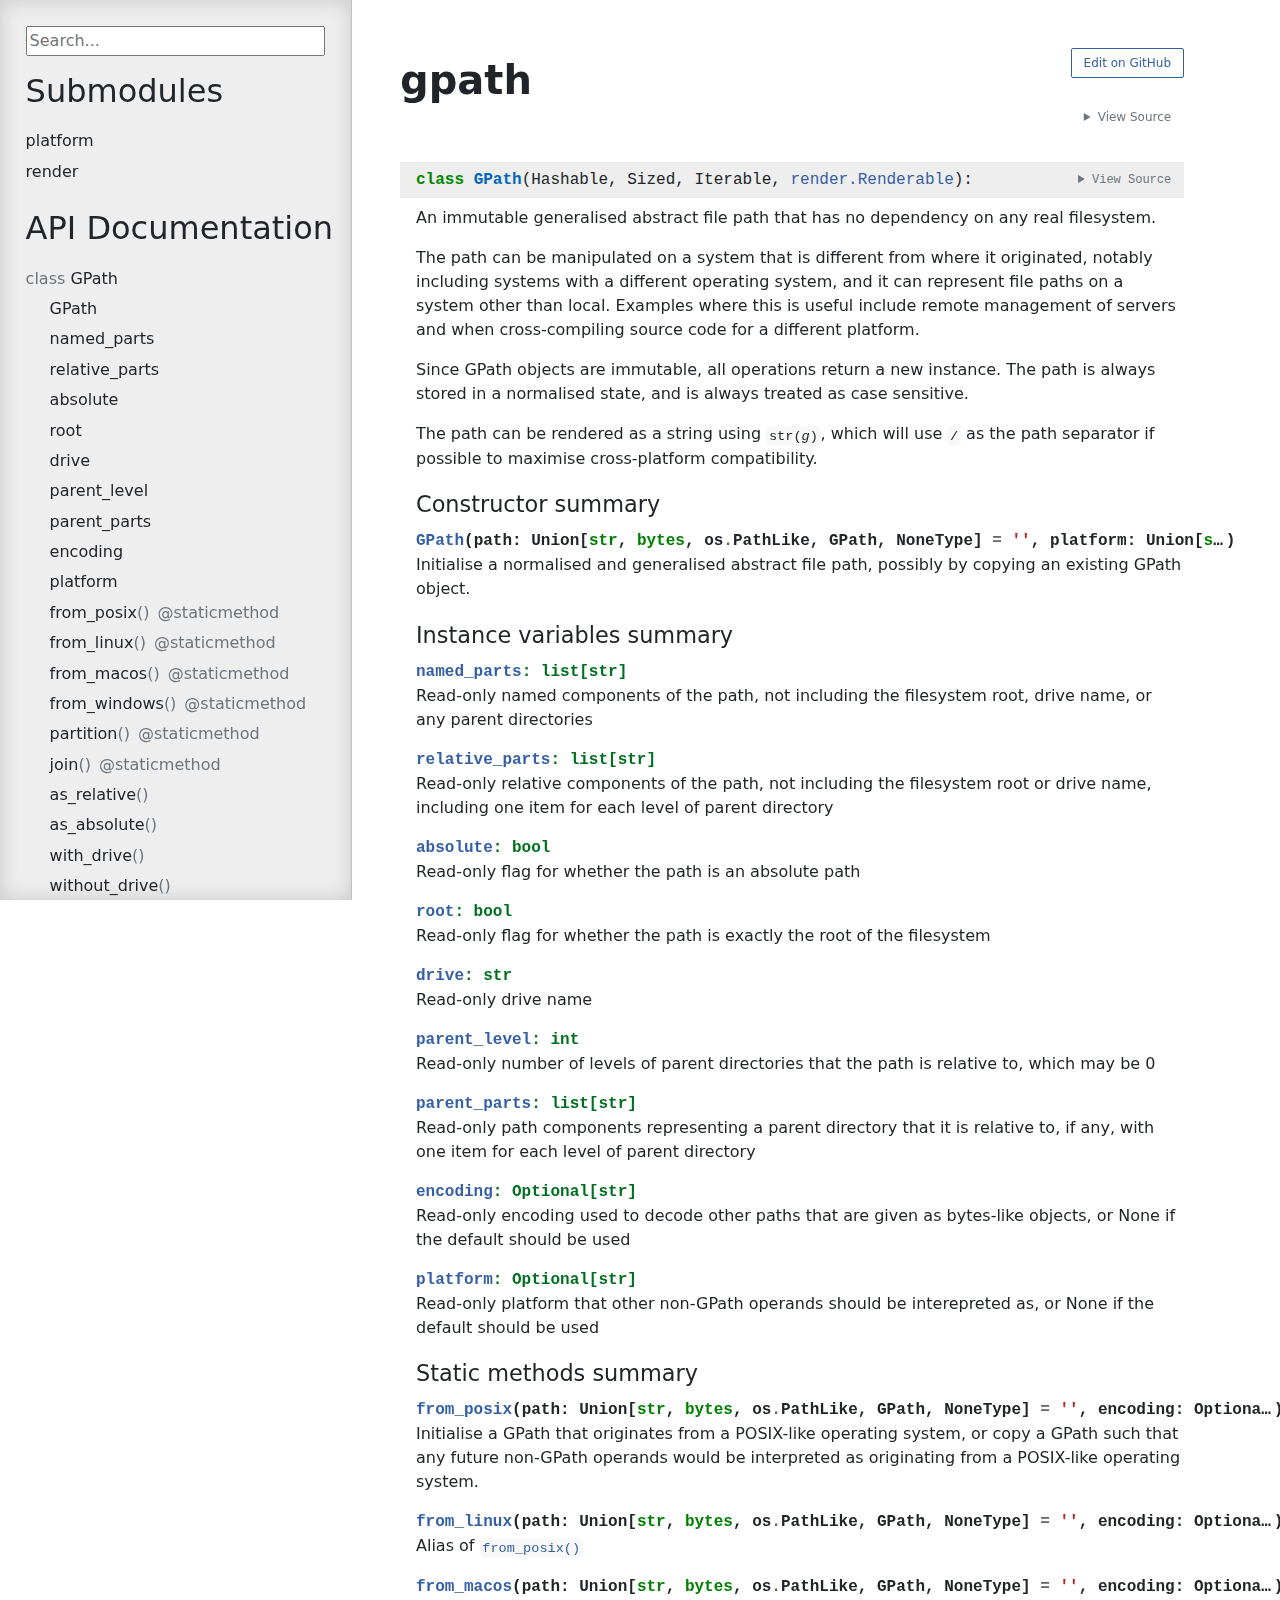
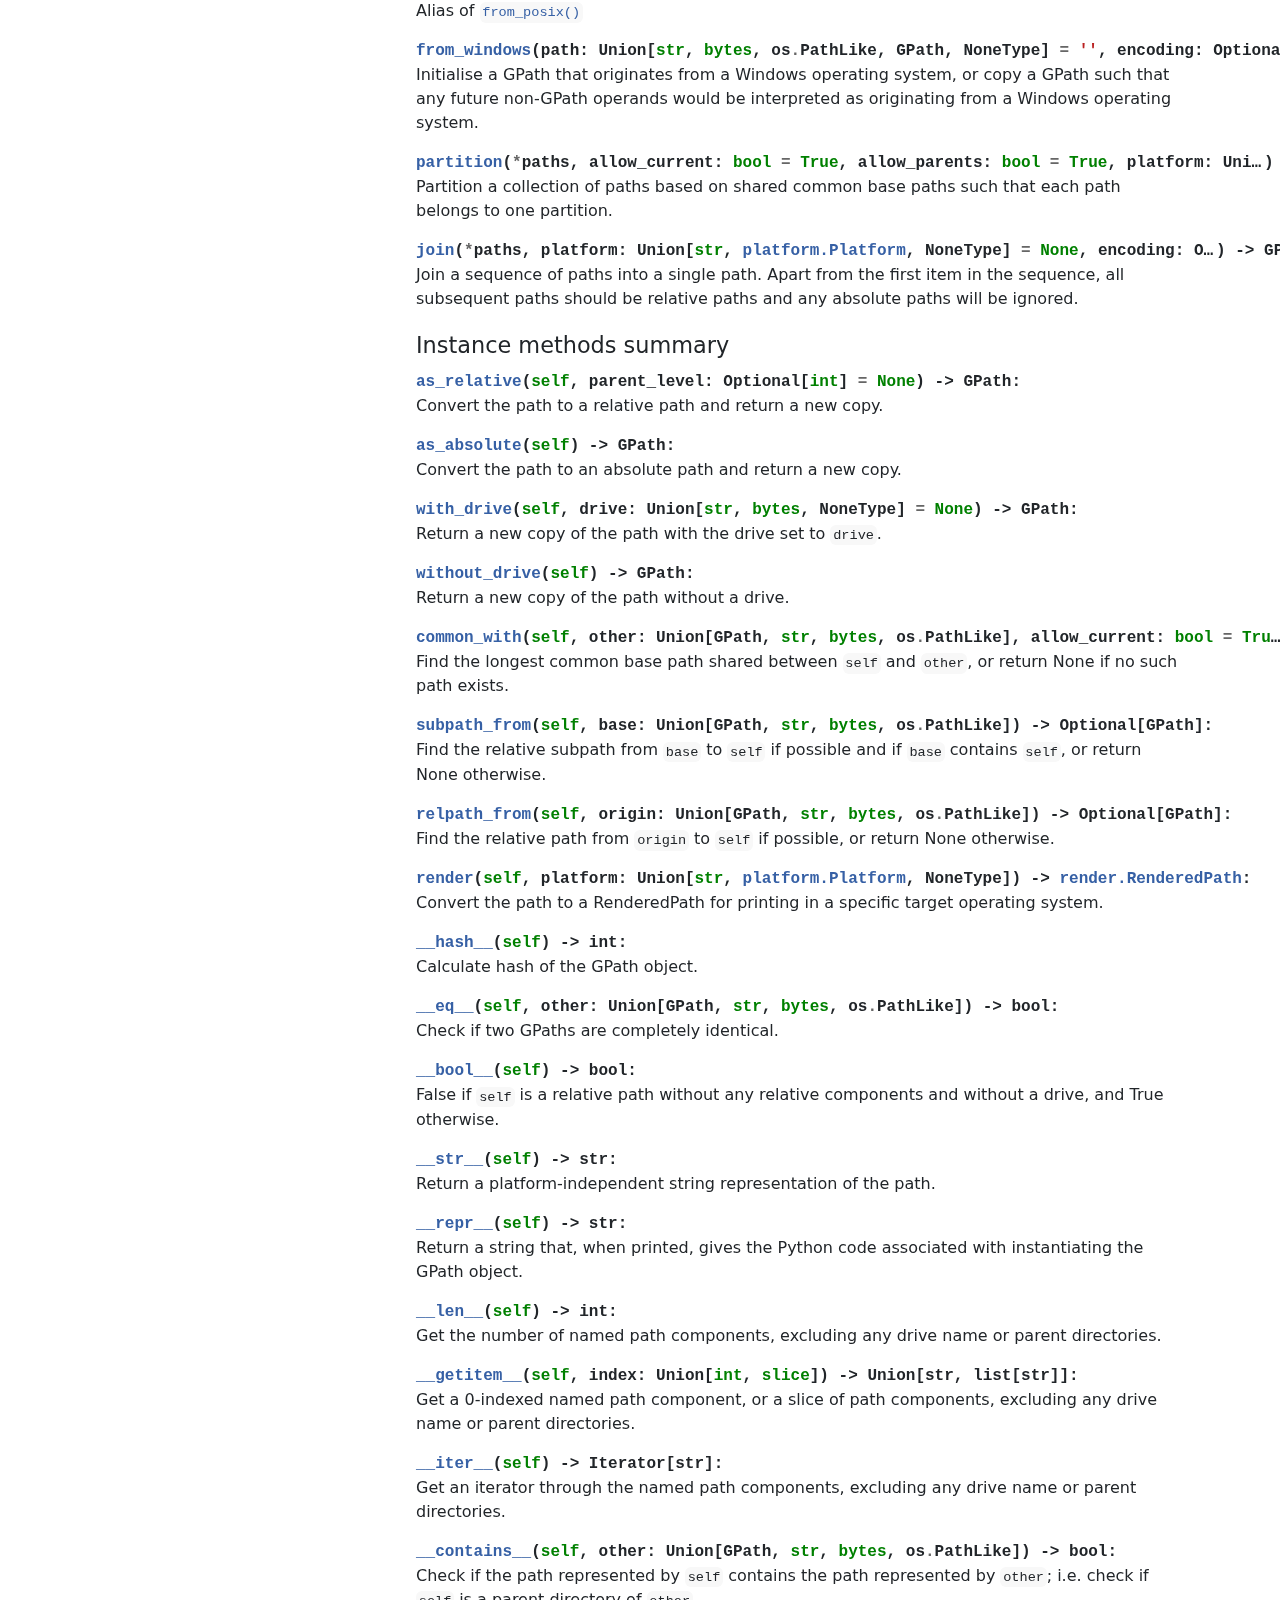
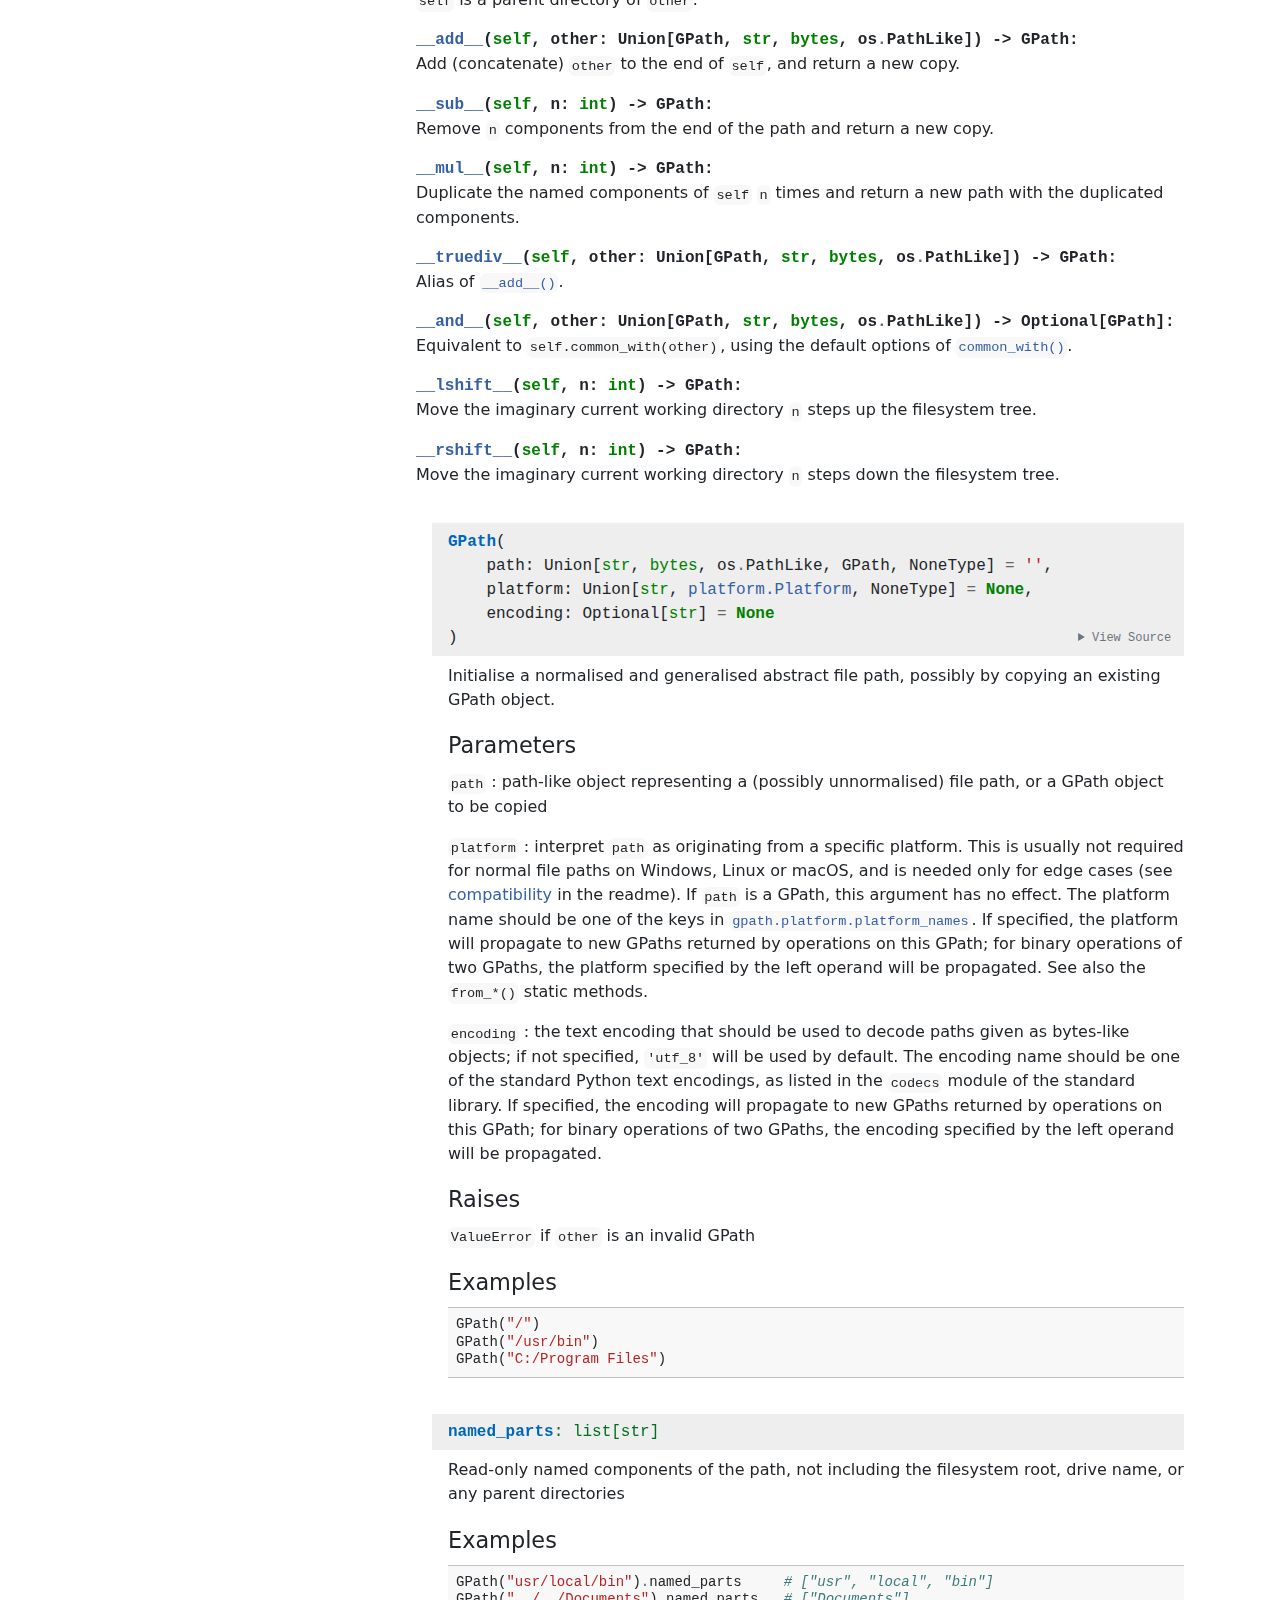
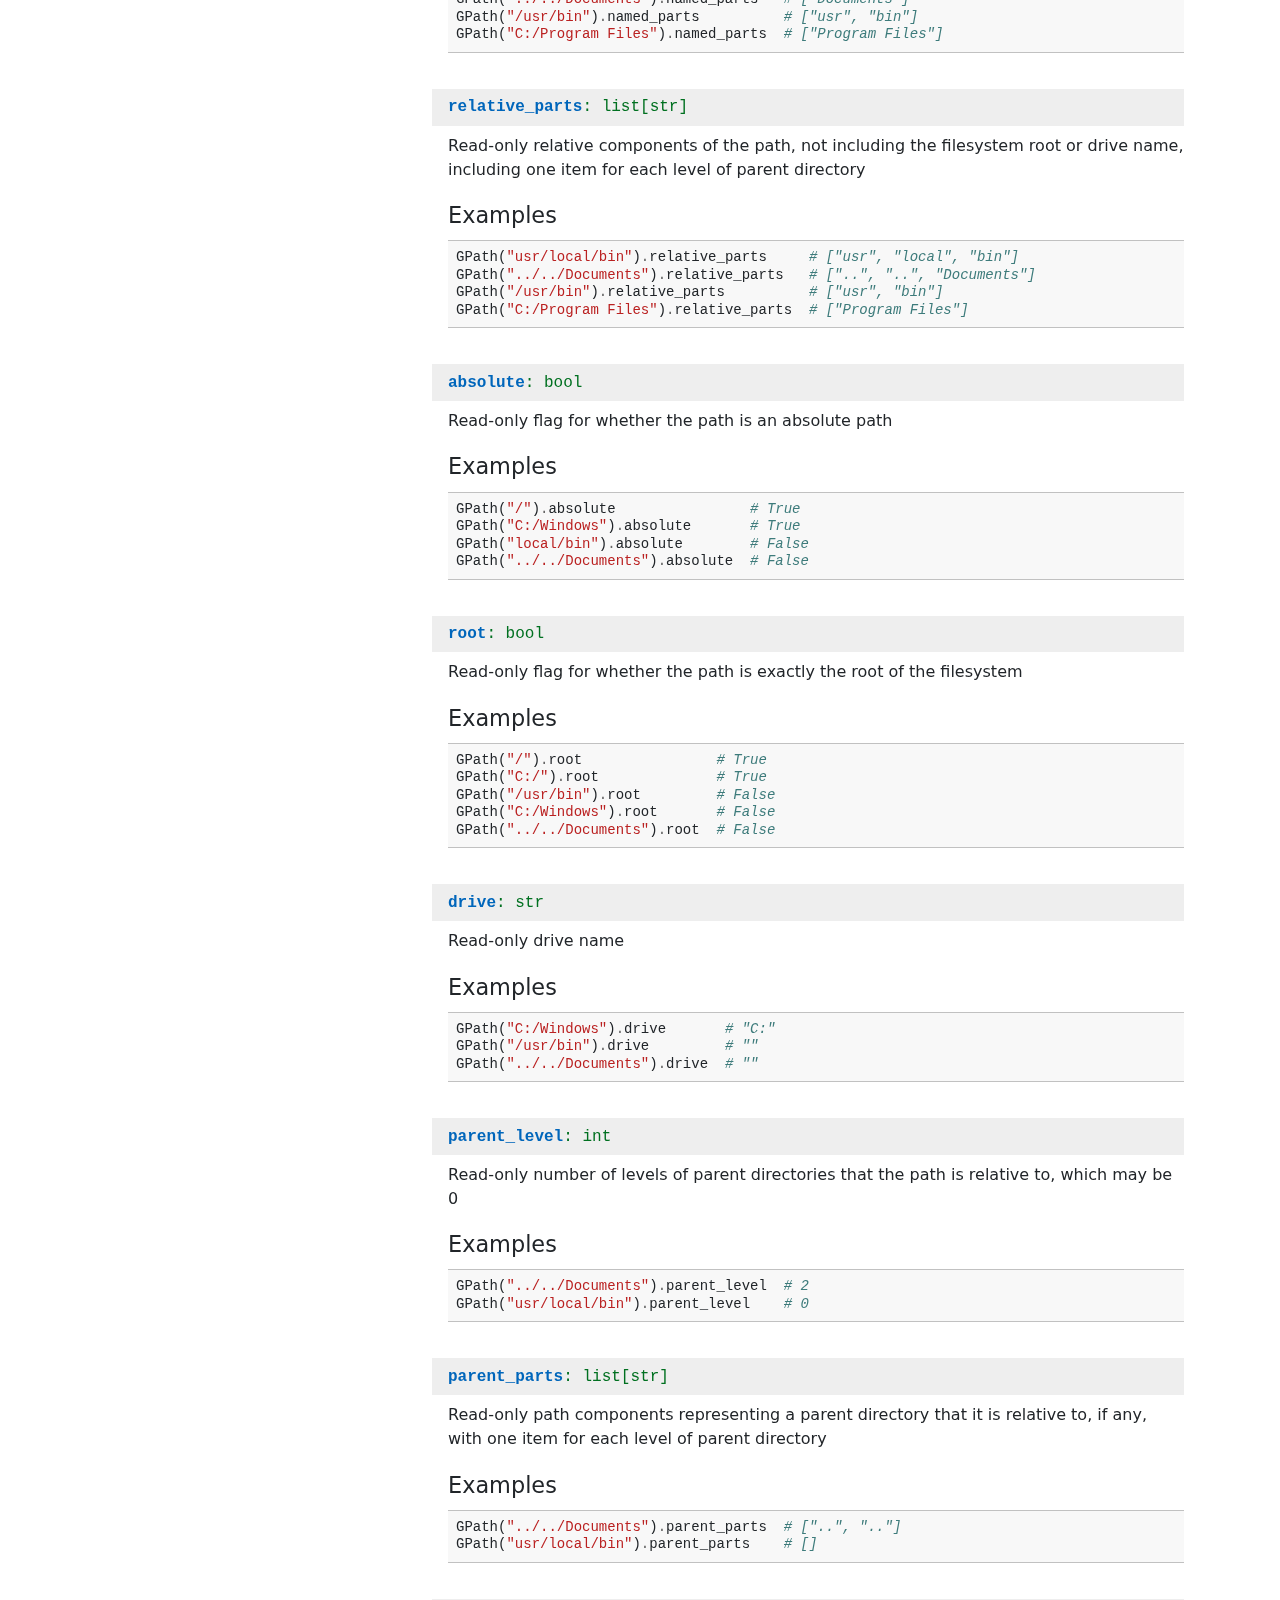
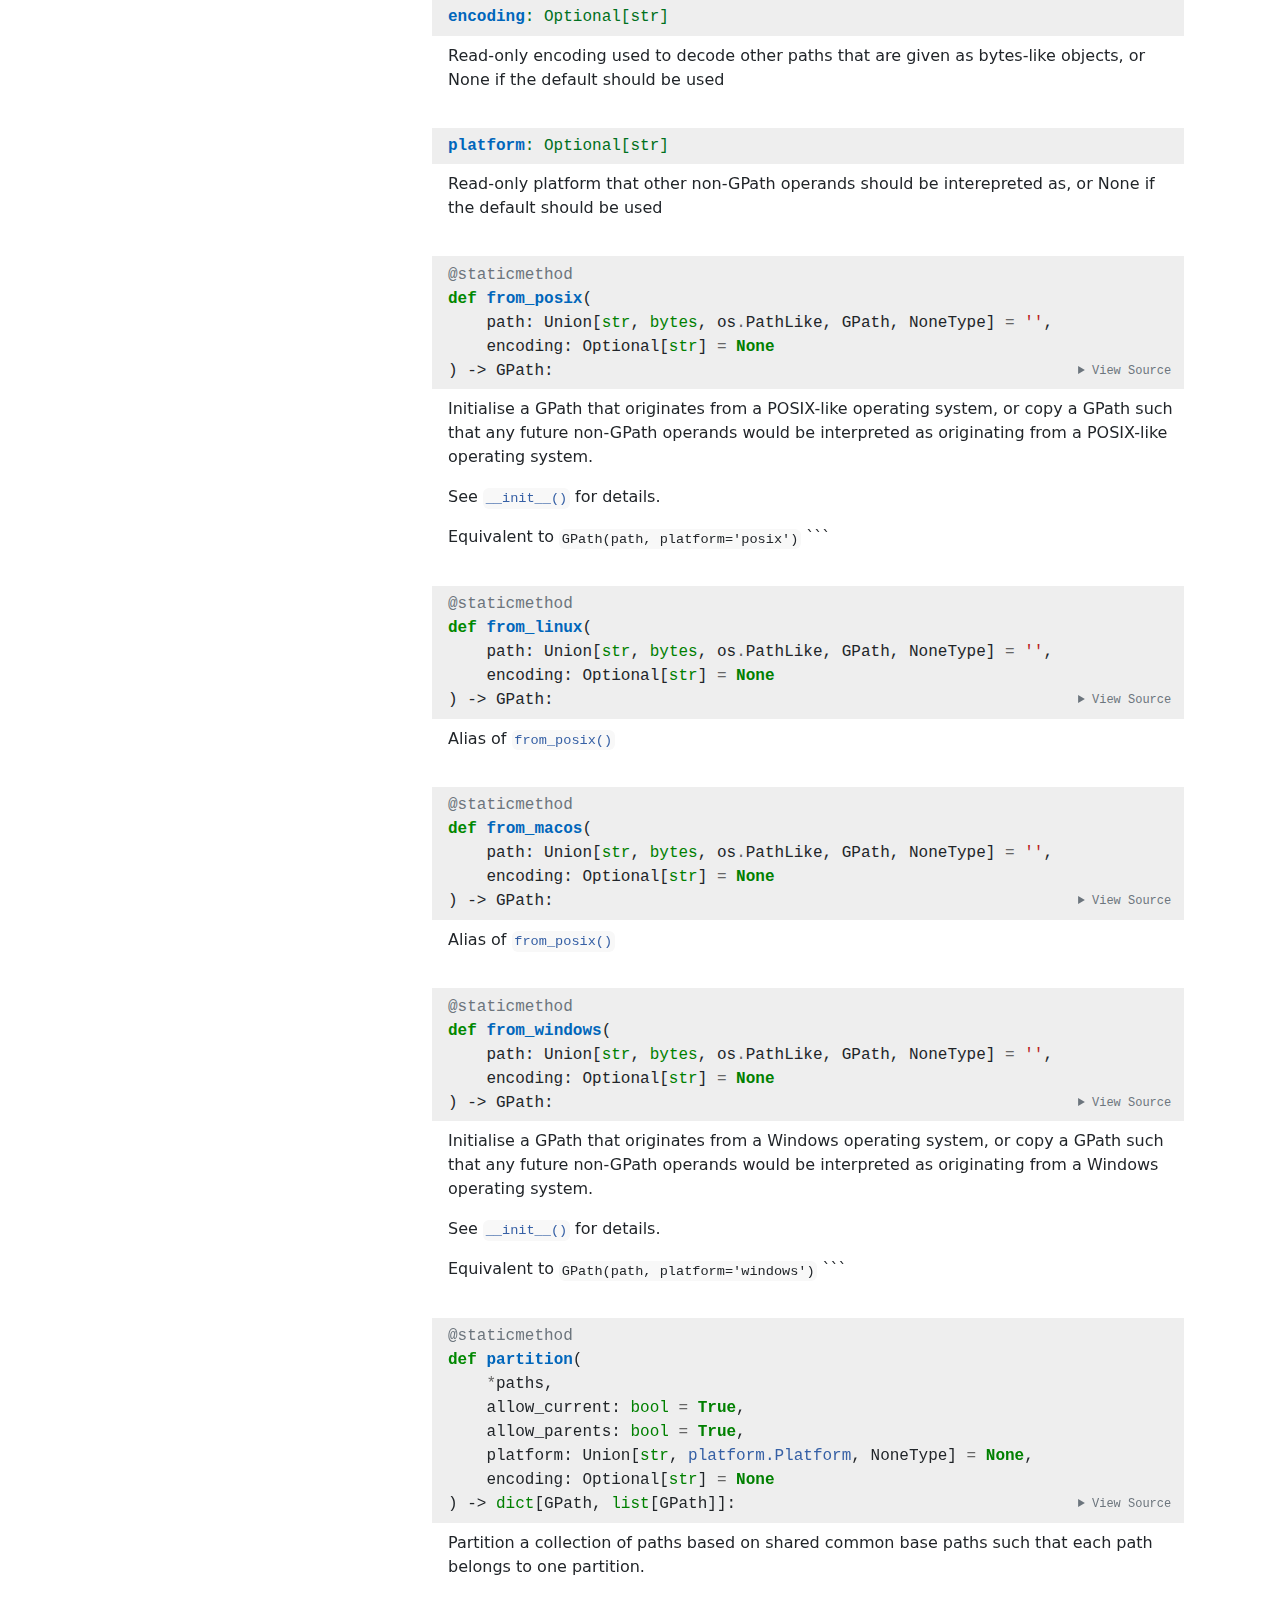
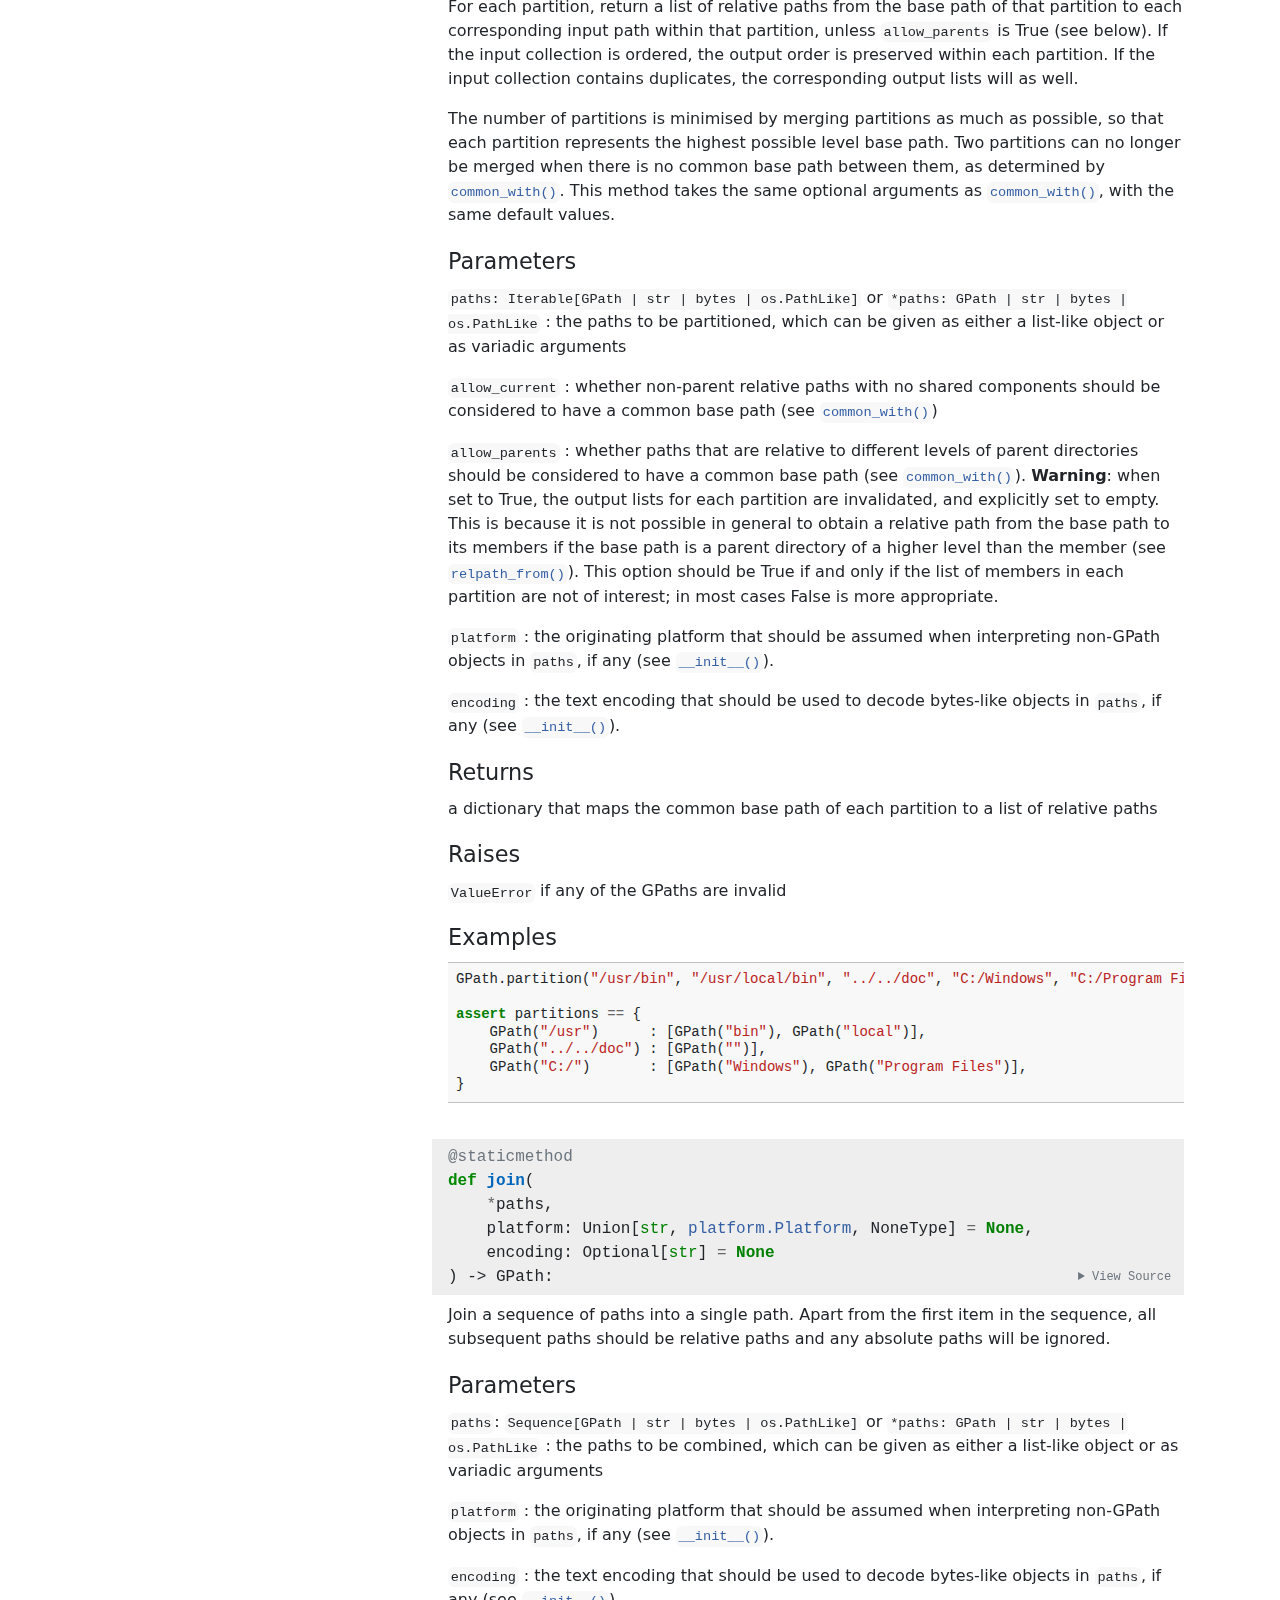
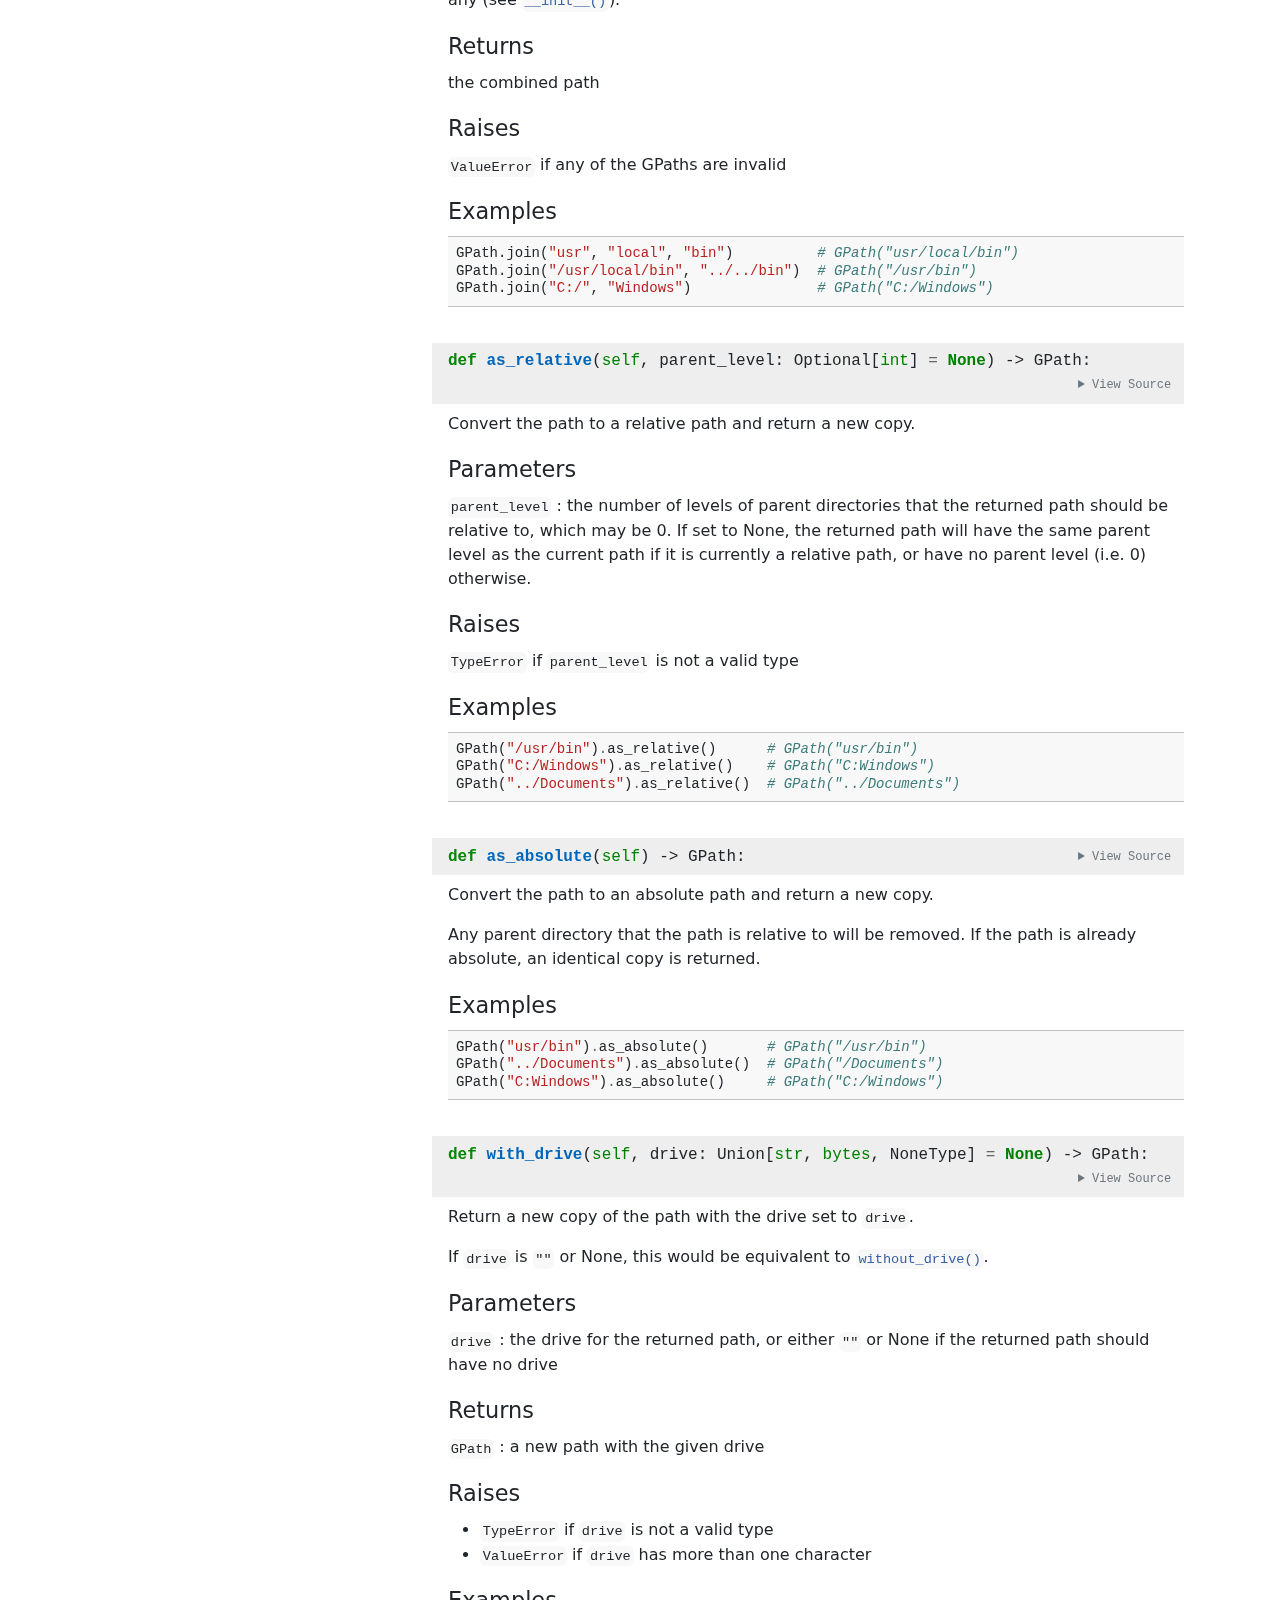
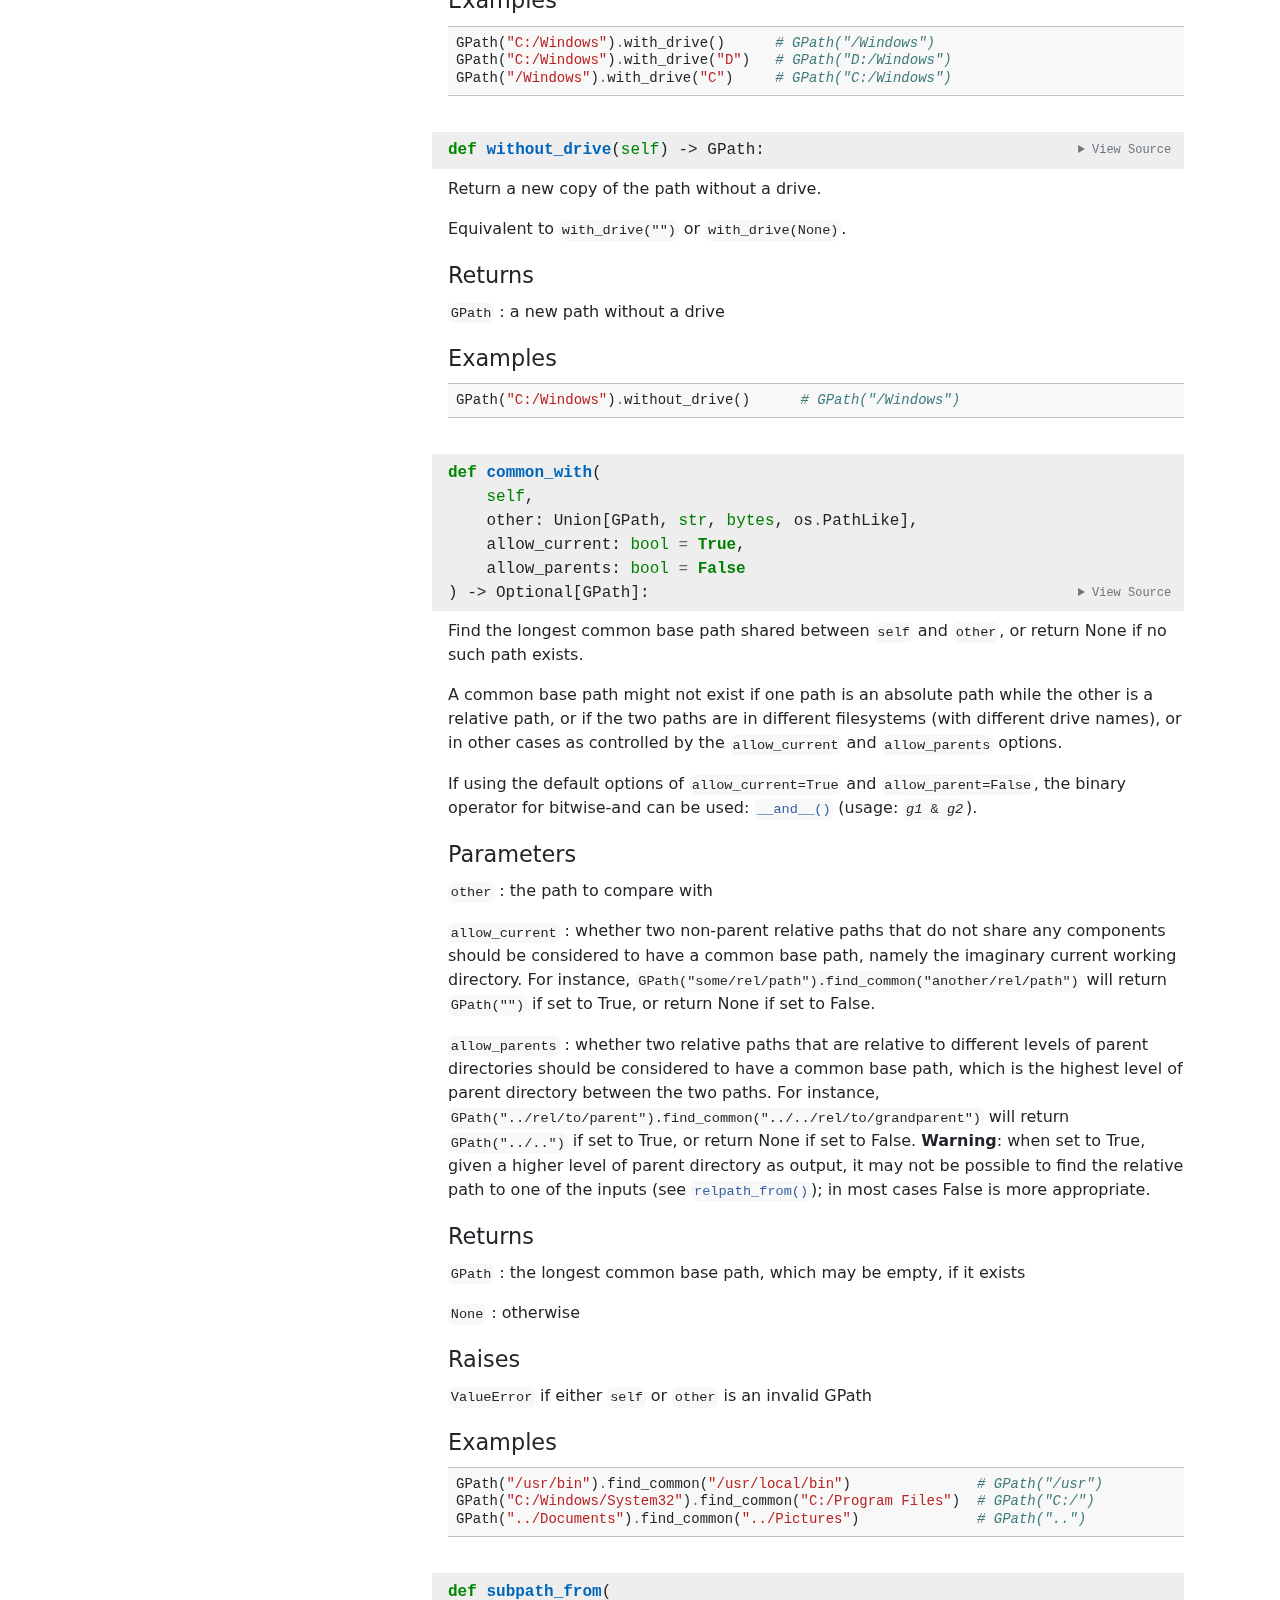
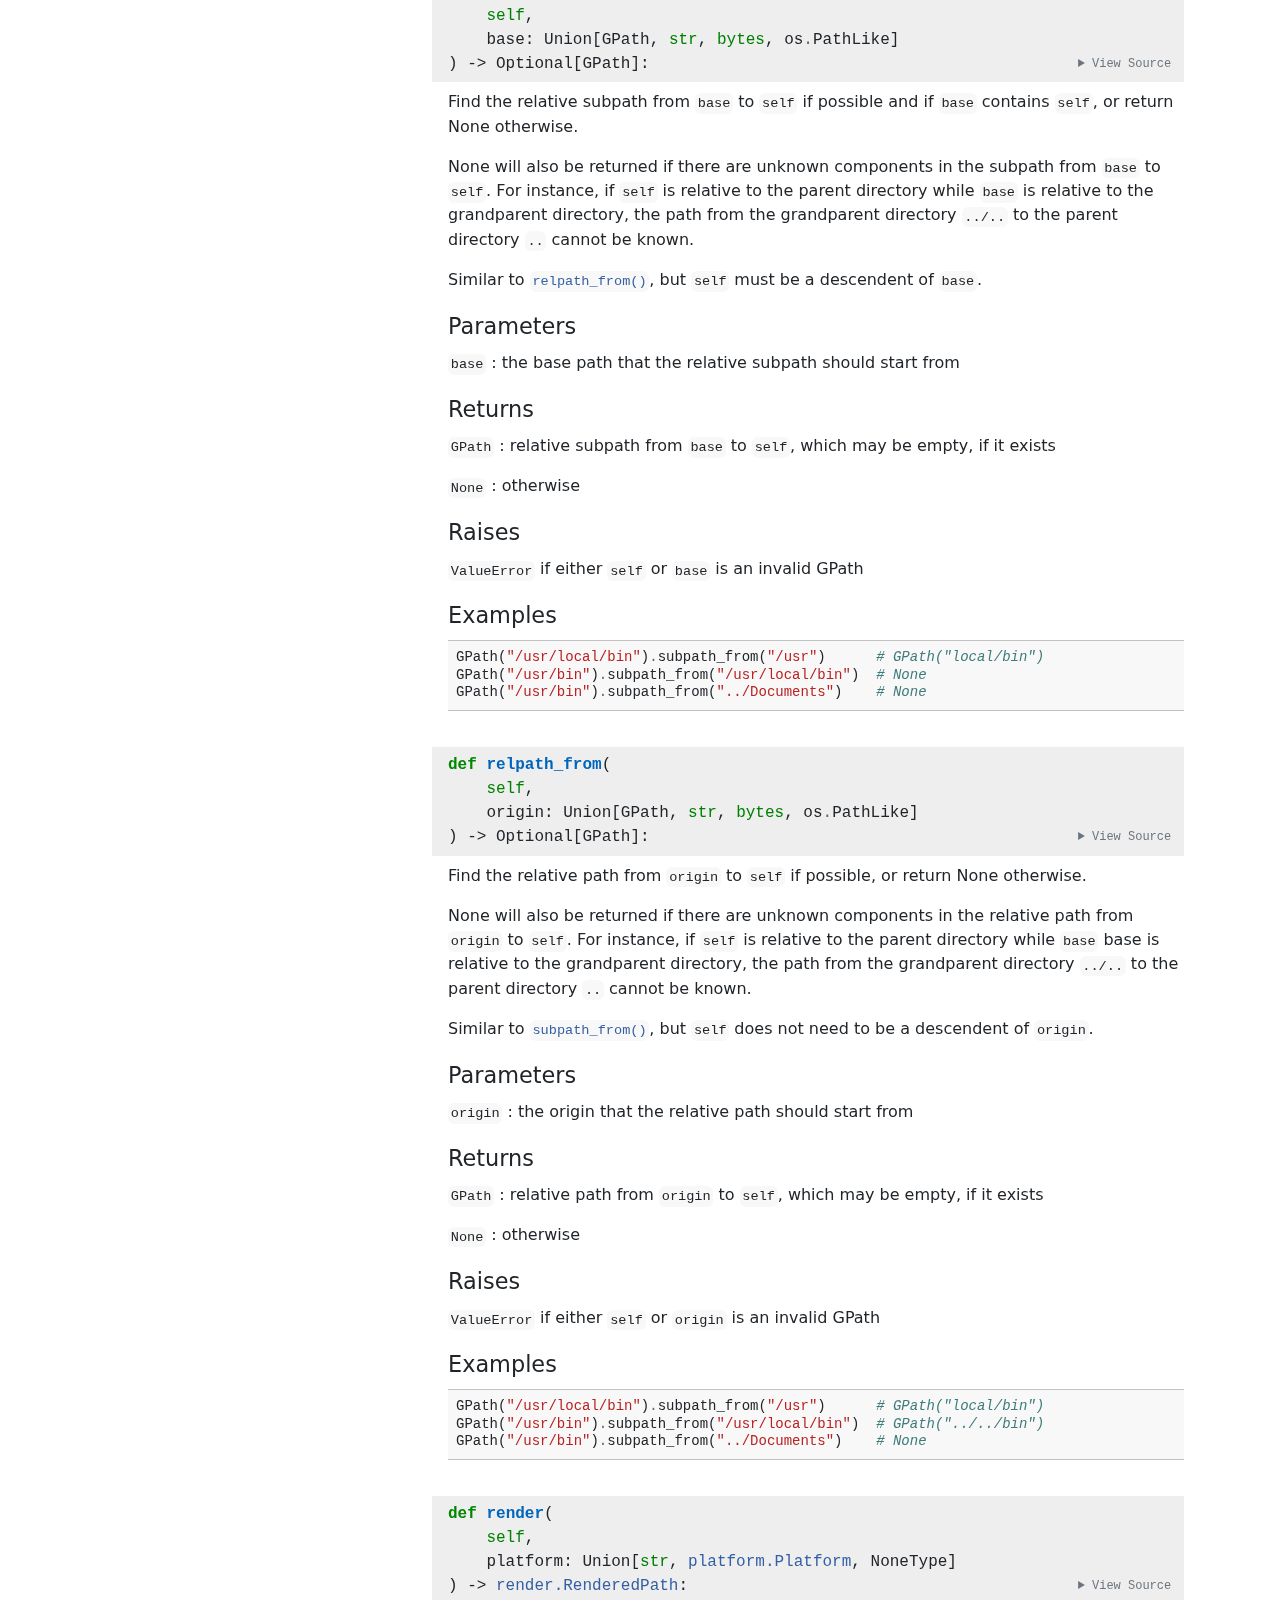
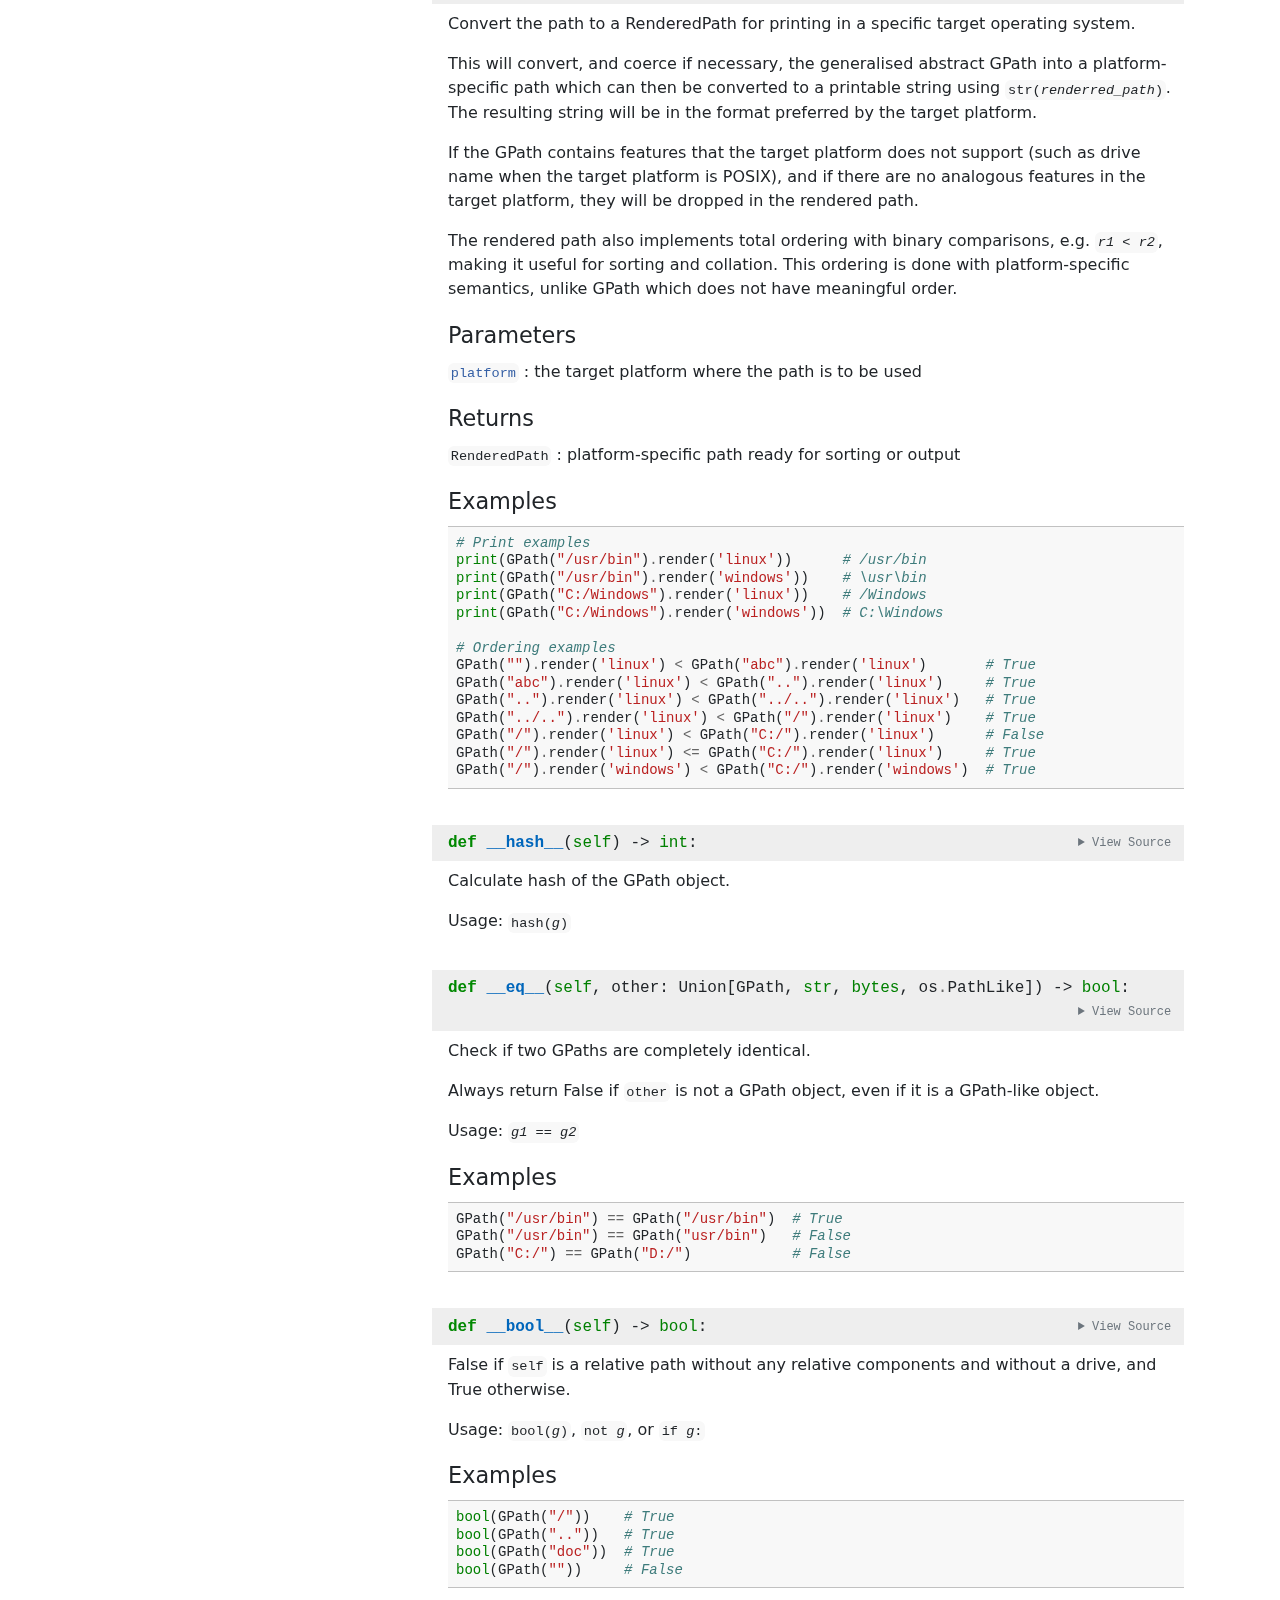
==== commit b2fc699c: "Updated docstrings and web docs for platform and render" ====
--- a/docs/html/gpath.html
+++ b/docs/html/gpath.html
@@ -94,8 +94,15 @@
         <input id="togglestate" type="checkbox" aria-hidden="true" tabindex="-1">
         <div>
 
-
-
+            <input type="search" placeholder="Search..." role="searchbox" aria-label="search"
+                   pattern=".+" required>
+
+
+            <h2>Submodules</h2>
+            <ul>
+                    <li><a href="gpath/platform.html">platform</a></li>
+                    <li><a href="gpath/render.html">render</a></li>
+            </ul>
 
             <h2>API Documentation</h2>
             	<ul class="memberlist">
@@ -109,16 +116,7 @@
             						<a class="variable" href="#GPath.named_parts">named_parts</a>
             			</li>
             			<li>
-            						<a class="variable" href="#GPath.parent_level">parent_level</a>
-            			</li>
-            			<li>
-            						<a class="variable" href="#GPath.parent_parts">parent_parts</a>
-            			</li>
-            			<li>
             						<a class="variable" href="#GPath.relative_parts">relative_parts</a>
-            			</li>
-            			<li>
-            						<a class="variable" href="#GPath.drive">drive</a>
             			</li>
             			<li>
             						<a class="variable" href="#GPath.absolute">absolute</a>
@@ -127,7 +125,31 @@
             						<a class="variable" href="#GPath.root">root</a>
             			</li>
             			<li>
+            						<a class="variable" href="#GPath.drive">drive</a>
+            			</li>
+            			<li>
+            						<a class="variable" href="#GPath.parent_level">parent_level</a>
+            			</li>
+            			<li>
+            						<a class="variable" href="#GPath.parent_parts">parent_parts</a>
+            			</li>
+            			<li>
             						<a class="variable" href="#GPath.encoding">encoding</a>
+            			</li>
+            			<li>
+            						<a class="variable" href="#GPath.platform">platform</a>
+            			</li>
+            			<li>
+            						<a class="function" href="#GPath.from_posix">from_posix<span class="decorator">() @staticmethod</span></a>
+            			</li>
+            			<li>
+            						<a class="function" href="#GPath.from_linux">from_linux<span class="decorator">() @staticmethod</span></a>
+            			</li>
+            			<li>
+            						<a class="function" href="#GPath.from_macos">from_macos<span class="decorator">() @staticmethod</span></a>
+            			</li>
+            			<li>
+            						<a class="function" href="#GPath.from_windows">from_windows<span class="decorator">() @staticmethod</span></a>
             			</li>
             			<li>
             						<a class="function" href="#GPath.partition">partition<span class="decorator">() @staticmethod</span></a>
@@ -155,6 +177,9 @@
             			</li>
             			<li>
             						<a class="function" href="#GPath.relpath_from">relpath_from<span class="decorator">()</span></a>
+            			</li>
+            			<li>
+            						<a class="function" href="#GPath.render">render<span class="decorator">()</span></a>
             			</li>
             			<li>
             						<a class="function" href="#GPath.__hash__">__hash__<span class="decorator">()</span></a>
@@ -234,9 +259,10 @@
 
                         <div class="pdoc-code codehilite"><pre><span></span><span id="L-1"><a href="#L-1"><span class="linenos">1</span></a><span class="n">__version__</span> <span class="o">=</span> <span class="s1">&#39;0.4.3&#39;</span>
 </span><span id="L-2"><a href="#L-2"><span class="linenos">2</span></a>
-</span><span id="L-3"><a href="#L-3"><span class="linenos">3</span></a><span class="kn">from</span> <span class="nn">._gpath</span> <span class="kn">import</span> <span class="n">GPath</span><span class="p">,</span> <span class="n">GPathLike</span>
-</span><span id="L-4"><a href="#L-4"><span class="linenos">4</span></a>
-</span><span id="L-5"><a href="#L-5"><span class="linenos">5</span></a><span class="n">__all__</span> <span class="o">=</span> <span class="p">(</span><span class="s1">&#39;GPath&#39;</span><span class="p">,</span> <span class="s1">&#39;GPathLike&#39;</span><span class="p">)</span>
+</span><span id="L-3"><a href="#L-3"><span class="linenos">3</span></a><span class="kn">from</span> <span class="nn">.</span> <span class="kn">import</span> <span class="n">platform</span><span class="p">,</span> <span class="n">render</span>
+</span><span id="L-4"><a href="#L-4"><span class="linenos">4</span></a><span class="kn">from</span> <span class="nn">._gpath</span> <span class="kn">import</span> <span class="n">GPath</span><span class="p">,</span> <span class="n">GPathLike</span>
+</span><span id="L-5"><a href="#L-5"><span class="linenos">5</span></a>
+</span><span id="L-6"><a href="#L-6"><span class="linenos">6</span></a><span class="n">__all__</span> <span class="o">=</span> <span class="p">(</span><span class="s1">&#39;GPath&#39;</span><span class="p">,</span> <span class="s1">&#39;GPathLike&#39;</span><span class="p">,</span> <span class="s1">&#39;platform&#39;</span><span class="p">,</span> <span class="s1">&#39;render&#39;</span><span class="p">)</span>
 </span></pre></div>
 
 
@@ -246,1064 +272,1218 @@
 <div class="attr class">
             
     <span class="def">class</span>
-    <span class="name">GPath</span><wbr>(<span class="base">Hashable</span>, <span class="base">Sized</span>, <span class="base">Iterable</span>):
+    <span class="name">GPath</span><wbr>(<span class="base">Hashable</span>, <span class="base">Sized</span>, <span class="base">Iterable</span>, <span class="base"><a href="gpath/render.html#Renderable">render.Renderable</a></span>):
 
 
                 <label class="view-source-button" for="GPath-view-source"><span>View Source</span></label>
 
     </div>
     <a class="headerlink" href="#GPath"></a>
-            <div class="pdoc-code codehilite"><pre><span></span><span id="GPath-84"><a href="#GPath-84"><span class="linenos">  84</span></a><span class="k">class</span> <span class="nc">GPath</span><span class="p">(</span><span class="n">Hashable</span><span class="p">,</span> <span class="n">Sized</span><span class="p">,</span> <span class="n">Iterable</span><span class="p">):</span>
-</span><span id="GPath-85"><a href="#GPath-85"><span class="linenos">  85</span></a><span class="w">	</span><span class="sd">&quot;&quot;&quot;</span>
-</span><span id="GPath-86"><a href="#GPath-86"><span class="linenos">  86</span></a><span class="sd">		An immutable generalised abstract file path that has no dependency on any real filesystem.</span>
-</span><span id="GPath-87"><a href="#GPath-87"><span class="linenos">  87</span></a>
-</span><span id="GPath-88"><a href="#GPath-88"><span class="linenos">  88</span></a><span class="sd">		The path can be manipulated on a system that is different from where it originated, notably including systems with a different operating system, and it can represent file paths on a system other than local. Examples where this is useful include remote management of servers and when cross-compiling source code for a different platform.</span>
+            <div class="pdoc-code codehilite"><pre><span></span><span id="GPath-86"><a href="#GPath-86"><span class="linenos">  86</span></a><span class="k">class</span> <span class="nc">GPath</span><span class="p">(</span><span class="n">Hashable</span><span class="p">,</span> <span class="n">Sized</span><span class="p">,</span> <span class="n">Iterable</span><span class="p">,</span> <span class="n">render</span><span class="o">.</span><span class="n">Renderable</span><span class="p">):</span>
+</span><span id="GPath-87"><a href="#GPath-87"><span class="linenos">  87</span></a><span class="w">	</span><span class="sd">&quot;&quot;&quot;</span>
+</span><span id="GPath-88"><a href="#GPath-88"><span class="linenos">  88</span></a><span class="sd">		An immutable generalised abstract file path that has no dependency on any real filesystem.</span>
 </span><span id="GPath-89"><a href="#GPath-89"><span class="linenos">  89</span></a>
-</span><span id="GPath-90"><a href="#GPath-90"><span class="linenos">  90</span></a><span class="sd">		Since GPath objects are immutable, all operations return a new instance. The path is always stored in a normalised state, and is always treated as case sensitive.</span>
+</span><span id="GPath-90"><a href="#GPath-90"><span class="linenos">  90</span></a><span class="sd">		The path can be manipulated on a system that is different from where it originated, notably including systems with a different operating system, and it can represent file paths on a system other than local. Examples where this is useful include remote management of servers and when cross-compiling source code for a different platform.</span>
 </span><span id="GPath-91"><a href="#GPath-91"><span class="linenos">  91</span></a>
-</span><span id="GPath-92"><a href="#GPath-92"><span class="linenos">  92</span></a><span class="sd">		The path can be rendered as a string using &lt;code&gt;str(&lt;var&gt;g&lt;/var&gt;)&lt;/code&gt;, which will use `/` as the path separator if possible to maximise cross-platform compatibility.</span>
-</span><span id="GPath-93"><a href="#GPath-93"><span class="linenos">  93</span></a><span class="sd">	&quot;&quot;&quot;</span>
-</span><span id="GPath-94"><a href="#GPath-94"><span class="linenos">  94</span></a>
-</span><span id="GPath-95"><a href="#GPath-95"><span class="linenos">  95</span></a>	<span class="vm">__slots__</span> <span class="o">=</span> <span class="p">(</span>
-</span><span id="GPath-96"><a href="#GPath-96"><span class="linenos">  96</span></a>		<span class="s1">&#39;_parts&#39;</span><span class="p">,</span>
-</span><span id="GPath-97"><a href="#GPath-97"><span class="linenos">  97</span></a>		<span class="s1">&#39;_root&#39;</span><span class="p">,</span>
-</span><span id="GPath-98"><a href="#GPath-98"><span class="linenos">  98</span></a>		<span class="s1">&#39;_drive&#39;</span><span class="p">,</span>
-</span><span id="GPath-99"><a href="#GPath-99"><span class="linenos">  99</span></a>		<span class="s1">&#39;_parent_level&#39;</span><span class="p">,</span>
-</span><span id="GPath-100"><a href="#GPath-100"><span class="linenos"> 100</span></a>		<span class="s1">&#39;_encoding&#39;</span><span class="p">,</span>
-</span><span id="GPath-101"><a href="#GPath-101"><span class="linenos"> 101</span></a>	<span class="p">)</span>
-</span><span id="GPath-102"><a href="#GPath-102"><span class="linenos"> 102</span></a>
-</span><span id="GPath-103"><a href="#GPath-103"><span class="linenos"> 103</span></a>
-</span><span id="GPath-104"><a href="#GPath-104"><span class="linenos"> 104</span></a>	<span class="k">def</span> <span class="fm">__init__</span><span class="p">(</span><span class="bp">self</span><span class="p">,</span> <span class="n">path</span><span class="p">:</span> <span class="n">Union</span><span class="p">[</span><span class="nb">str</span><span class="p">,</span> <span class="nb">bytes</span><span class="p">,</span> <span class="n">os</span><span class="o">.</span><span class="n">PathLike</span><span class="p">,</span> <span class="n">GPath</span><span class="p">,</span> <span class="kc">None</span><span class="p">]</span><span class="o">=</span><span class="s2">&quot;&quot;</span><span class="p">,</span> <span class="n">encoding</span><span class="p">:</span> <span class="n">Optional</span><span class="p">[</span><span class="nb">str</span><span class="p">]</span><span class="o">=</span><span class="kc">None</span><span class="p">):</span>
-</span><span id="GPath-105"><a href="#GPath-105"><span class="linenos"> 105</span></a><span class="w">		</span><span class="sd">&quot;&quot;&quot;</span>
-</span><span id="GPath-106"><a href="#GPath-106"><span class="linenos"> 106</span></a><span class="sd">			Initialise a normalised and generalised abstract file path, possibly by copying an existing GPath object.</span>
-</span><span id="GPath-107"><a href="#GPath-107"><span class="linenos"> 107</span></a>
-</span><span id="GPath-108"><a href="#GPath-108"><span class="linenos"> 108</span></a><span class="sd">			Parameters</span>
-</span><span id="GPath-109"><a href="#GPath-109"><span class="linenos"> 109</span></a><span class="sd">			----------</span>
-</span><span id="GPath-110"><a href="#GPath-110"><span class="linenos"> 110</span></a><span class="sd">			`path`</span>
-</span><span id="GPath-111"><a href="#GPath-111"><span class="linenos"> 111</span></a><span class="sd">			: path-like object representing a (possibly unnormalised) file path, or a GPath object to be copied</span>
-</span><span id="GPath-112"><a href="#GPath-112"><span class="linenos"> 112</span></a>
-</span><span id="GPath-113"><a href="#GPath-113"><span class="linenos"> 113</span></a><span class="sd">			`​encoding`</span>
-</span><span id="GPath-114"><a href="#GPath-114"><span class="linenos"> 114</span></a><span class="sd">			: the text encoding that should be used to decode paths given as bytes-like objects; if not specified, `&#39;utf_8&#39;` will be used by default. The name should be one of the standard Python text encodings, as listed in the `codecs` module of the standard library. The specified encoding will propagate to new GPaths that result from operations on this GPath. If a binary operation involves two GPaths, the encoding specified by the left operand will be propagated to the result.</span>
-</span><span id="GPath-115"><a href="#GPath-115"><span class="linenos"> 115</span></a>
-</span><span id="GPath-116"><a href="#GPath-116"><span class="linenos"> 116</span></a><span class="sd">			Raises</span>
-</span><span id="GPath-117"><a href="#GPath-117"><span class="linenos"> 117</span></a><span class="sd">			------</span>
-</span><span id="GPath-118"><a href="#GPath-118"><span class="linenos"> 118</span></a><span class="sd">			`ValueError` if `other` is an invalid GPath</span>
+</span><span id="GPath-92"><a href="#GPath-92"><span class="linenos">  92</span></a><span class="sd">		Since GPath objects are immutable, all operations return a new instance. The path is always stored in a normalised state, and is always treated as case sensitive.</span>
+</span><span id="GPath-93"><a href="#GPath-93"><span class="linenos">  93</span></a>
+</span><span id="GPath-94"><a href="#GPath-94"><span class="linenos">  94</span></a><span class="sd">		The path can be rendered as a string using &lt;code&gt;str(&lt;var&gt;g&lt;/var&gt;)&lt;/code&gt;, which will use `/` as the path separator if possible to maximise cross-platform compatibility.</span>
+</span><span id="GPath-95"><a href="#GPath-95"><span class="linenos">  95</span></a><span class="sd">	&quot;&quot;&quot;</span>
+</span><span id="GPath-96"><a href="#GPath-96"><span class="linenos">  96</span></a>
+</span><span id="GPath-97"><a href="#GPath-97"><span class="linenos">  97</span></a>	<span class="vm">__slots__</span> <span class="o">=</span> <span class="p">(</span>
+</span><span id="GPath-98"><a href="#GPath-98"><span class="linenos">  98</span></a>		<span class="s1">&#39;_parts&#39;</span><span class="p">,</span>
+</span><span id="GPath-99"><a href="#GPath-99"><span class="linenos">  99</span></a>		<span class="s1">&#39;_root&#39;</span><span class="p">,</span>
+</span><span id="GPath-100"><a href="#GPath-100"><span class="linenos"> 100</span></a>		<span class="s1">&#39;_drive&#39;</span><span class="p">,</span>
+</span><span id="GPath-101"><a href="#GPath-101"><span class="linenos"> 101</span></a>		<span class="s1">&#39;_parent_level&#39;</span><span class="p">,</span>
+</span><span id="GPath-102"><a href="#GPath-102"><span class="linenos"> 102</span></a>		<span class="s1">&#39;_platform&#39;</span><span class="p">,</span>
+</span><span id="GPath-103"><a href="#GPath-103"><span class="linenos"> 103</span></a>		<span class="s1">&#39;_encoding&#39;</span><span class="p">,</span>
+</span><span id="GPath-104"><a href="#GPath-104"><span class="linenos"> 104</span></a>	<span class="p">)</span>
+</span><span id="GPath-105"><a href="#GPath-105"><span class="linenos"> 105</span></a>
+</span><span id="GPath-106"><a href="#GPath-106"><span class="linenos"> 106</span></a>
+</span><span id="GPath-107"><a href="#GPath-107"><span class="linenos"> 107</span></a>	<span class="k">def</span> <span class="fm">__init__</span><span class="p">(</span><span class="bp">self</span><span class="p">,</span>
+</span><span id="GPath-108"><a href="#GPath-108"><span class="linenos"> 108</span></a>		<span class="n">path</span><span class="p">:</span> <span class="n">Union</span><span class="p">[</span><span class="nb">str</span><span class="p">,</span> <span class="nb">bytes</span><span class="p">,</span> <span class="n">os</span><span class="o">.</span><span class="n">PathLike</span><span class="p">,</span> <span class="n">GPath</span><span class="p">,</span> <span class="kc">None</span><span class="p">]</span><span class="o">=</span><span class="s2">&quot;&quot;</span><span class="p">,</span>
+</span><span id="GPath-109"><a href="#GPath-109"><span class="linenos"> 109</span></a>		<span class="n">platform</span><span class="p">:</span> <span class="n">Optional</span><span class="p">[</span><span class="n">Union</span><span class="p">[</span><span class="nb">str</span><span class="p">,</span> <span class="n">Platform</span><span class="p">]]</span><span class="o">=</span><span class="kc">None</span><span class="p">,</span>
+</span><span id="GPath-110"><a href="#GPath-110"><span class="linenos"> 110</span></a>		<span class="n">encoding</span><span class="p">:</span> <span class="n">Optional</span><span class="p">[</span><span class="nb">str</span><span class="p">]</span><span class="o">=</span><span class="kc">None</span><span class="p">,</span>
+</span><span id="GPath-111"><a href="#GPath-111"><span class="linenos"> 111</span></a>	<span class="p">):</span>
+</span><span id="GPath-112"><a href="#GPath-112"><span class="linenos"> 112</span></a><span class="w">		</span><span class="sd">&quot;&quot;&quot;</span>
+</span><span id="GPath-113"><a href="#GPath-113"><span class="linenos"> 113</span></a><span class="sd">			Initialise a normalised and generalised abstract file path, possibly by copying an existing GPath object.</span>
+</span><span id="GPath-114"><a href="#GPath-114"><span class="linenos"> 114</span></a>
+</span><span id="GPath-115"><a href="#GPath-115"><span class="linenos"> 115</span></a><span class="sd">			Parameters</span>
+</span><span id="GPath-116"><a href="#GPath-116"><span class="linenos"> 116</span></a><span class="sd">			----------</span>
+</span><span id="GPath-117"><a href="#GPath-117"><span class="linenos"> 117</span></a><span class="sd">			`path`</span>
+</span><span id="GPath-118"><a href="#GPath-118"><span class="linenos"> 118</span></a><span class="sd">			: path-like object representing a (possibly unnormalised) file path, or a GPath object to be copied</span>
 </span><span id="GPath-119"><a href="#GPath-119"><span class="linenos"> 119</span></a>
-</span><span id="GPath-120"><a href="#GPath-120"><span class="linenos"> 120</span></a><span class="sd">			Examples</span>
-</span><span id="GPath-121"><a href="#GPath-121"><span class="linenos"> 121</span></a><span class="sd">			--------</span>
-</span><span id="GPath-122"><a href="#GPath-122"><span class="linenos"> 122</span></a><span class="sd">			```python</span>
-</span><span id="GPath-123"><a href="#GPath-123"><span class="linenos"> 123</span></a><span class="sd">			GPath(&quot;/&quot;)</span>
-</span><span id="GPath-124"><a href="#GPath-124"><span class="linenos"> 124</span></a><span class="sd">			GPath(&quot;/usr/bin&quot;)</span>
-</span><span id="GPath-125"><a href="#GPath-125"><span class="linenos"> 125</span></a><span class="sd">			GPath(&quot;C:/Program Files&quot;)</span>
-</span><span id="GPath-126"><a href="#GPath-126"><span class="linenos"> 126</span></a><span class="sd">			```</span>
-</span><span id="GPath-127"><a href="#GPath-127"><span class="linenos"> 127</span></a><span class="sd">		&quot;&quot;&quot;</span>
-</span><span id="GPath-128"><a href="#GPath-128"><span class="linenos"> 128</span></a>
-</span><span id="GPath-129"><a href="#GPath-129"><span class="linenos"> 129</span></a>		<span class="bp">self</span><span class="o">.</span><span class="n">_parts</span><span class="p">:</span> <span class="nb">tuple</span><span class="p">[</span><span class="nb">str</span><span class="p">,</span> <span class="o">...</span><span class="p">]</span> <span class="o">=</span> <span class="nb">tuple</span><span class="p">()</span>  <span class="c1"># root- or parent- relative path</span>
-</span><span id="GPath-130"><a href="#GPath-130"><span class="linenos"> 130</span></a>		<span class="bp">self</span><span class="o">.</span><span class="n">_root</span><span class="p">:</span> <span class="nb">bool</span> <span class="o">=</span> <span class="kc">False</span>
-</span><span id="GPath-131"><a href="#GPath-131"><span class="linenos"> 131</span></a>		<span class="bp">self</span><span class="o">.</span><span class="n">_drive</span><span class="p">:</span> <span class="nb">str</span> <span class="o">=</span> <span class="s2">&quot;&quot;</span>
-</span><span id="GPath-132"><a href="#GPath-132"><span class="linenos"> 132</span></a>		<span class="bp">self</span><span class="o">.</span><span class="n">_parent_level</span><span class="p">:</span> <span class="nb">int</span> <span class="o">=</span> <span class="mi">0</span>
-</span><span id="GPath-133"><a href="#GPath-133"><span class="linenos"> 133</span></a>
-</span><span id="GPath-134"><a href="#GPath-134"><span class="linenos"> 134</span></a>		<span class="bp">self</span><span class="o">.</span><span class="n">_encoding</span><span class="p">:</span> <span class="n">Optional</span><span class="p">[</span><span class="nb">str</span><span class="p">]</span> <span class="o">=</span> <span class="n">encoding</span>
-</span><span id="GPath-135"><a href="#GPath-135"><span class="linenos"> 135</span></a>
-</span><span id="GPath-136"><a href="#GPath-136"><span class="linenos"> 136</span></a>		<span class="k">if</span> <span class="n">path</span> <span class="ow">is</span> <span class="kc">None</span> <span class="ow">or</span> <span class="n">path</span> <span class="o">==</span> <span class="s2">&quot;&quot;</span><span class="p">:</span>
-</span><span id="GPath-137"><a href="#GPath-137"><span class="linenos"> 137</span></a>			<span class="k">return</span>
+</span><span id="GPath-120"><a href="#GPath-120"><span class="linenos"> 120</span></a><span class="sd">			`​platform`</span>
+</span><span id="GPath-121"><a href="#GPath-121"><span class="linenos"> 121</span></a><span class="sd">			: interpret `path` as originating from a specific platform. This is usually not required for normal file paths on Windows, Linux or macOS, and is needed only for edge cases (see [compatibility](https://github.com/yushiyangk/gpath#compatibility) in the readme). If `path` is a GPath, this argument has no effect. The platform name should be one of the keys in `gpath.platform.platform_names`. If specified, the platform will propagate to new GPaths returned by operations on this GPath; for binary operations of two GPaths, the platform specified by the left operand will be propagated. See also the `from_*()` static methods.</span>
+</span><span id="GPath-122"><a href="#GPath-122"><span class="linenos"> 122</span></a>
+</span><span id="GPath-123"><a href="#GPath-123"><span class="linenos"> 123</span></a><span class="sd">			`​encoding`</span>
+</span><span id="GPath-124"><a href="#GPath-124"><span class="linenos"> 124</span></a><span class="sd">			: the text encoding that should be used to decode paths given as bytes-like objects; if not specified, `&#39;utf_8&#39;` will be used by default. The encoding name should be one of the standard Python text encodings, as listed in the `codecs` module of the standard library. If specified, the encoding will propagate to new GPaths returned by operations on this GPath; for binary operations of two GPaths, the encoding specified by the left operand will be propagated.</span>
+</span><span id="GPath-125"><a href="#GPath-125"><span class="linenos"> 125</span></a>
+</span><span id="GPath-126"><a href="#GPath-126"><span class="linenos"> 126</span></a><span class="sd">			Raises</span>
+</span><span id="GPath-127"><a href="#GPath-127"><span class="linenos"> 127</span></a><span class="sd">			------</span>
+</span><span id="GPath-128"><a href="#GPath-128"><span class="linenos"> 128</span></a><span class="sd">			`ValueError` if `other` is an invalid GPath</span>
+</span><span id="GPath-129"><a href="#GPath-129"><span class="linenos"> 129</span></a>
+</span><span id="GPath-130"><a href="#GPath-130"><span class="linenos"> 130</span></a><span class="sd">			Examples</span>
+</span><span id="GPath-131"><a href="#GPath-131"><span class="linenos"> 131</span></a><span class="sd">			--------</span>
+</span><span id="GPath-132"><a href="#GPath-132"><span class="linenos"> 132</span></a><span class="sd">			```python</span>
+</span><span id="GPath-133"><a href="#GPath-133"><span class="linenos"> 133</span></a><span class="sd">			GPath(&quot;/&quot;)</span>
+</span><span id="GPath-134"><a href="#GPath-134"><span class="linenos"> 134</span></a><span class="sd">			GPath(&quot;/usr/bin&quot;)</span>
+</span><span id="GPath-135"><a href="#GPath-135"><span class="linenos"> 135</span></a><span class="sd">			GPath(&quot;C:/Program Files&quot;)</span>
+</span><span id="GPath-136"><a href="#GPath-136"><span class="linenos"> 136</span></a><span class="sd">			```</span>
+</span><span id="GPath-137"><a href="#GPath-137"><span class="linenos"> 137</span></a><span class="sd">		&quot;&quot;&quot;</span>
 </span><span id="GPath-138"><a href="#GPath-138"><span class="linenos"> 138</span></a>
-</span><span id="GPath-139"><a href="#GPath-139"><span class="linenos"> 139</span></a>		<span class="k">if</span> <span class="nb">isinstance</span><span class="p">(</span><span class="n">path</span><span class="p">,</span> <span class="n">GPath</span><span class="p">):</span>
-</span><span id="GPath-140"><a href="#GPath-140"><span class="linenos"> 140</span></a>			<span class="n">path</span><span class="o">.</span><span class="n">_validate</span><span class="p">()</span>
-</span><span id="GPath-141"><a href="#GPath-141"><span class="linenos"> 141</span></a>			<span class="bp">self</span><span class="o">.</span><span class="n">_parts</span> <span class="o">=</span> <span class="n">path</span><span class="o">.</span><span class="n">_parts</span>
-</span><span id="GPath-142"><a href="#GPath-142"><span class="linenos"> 142</span></a>			<span class="bp">self</span><span class="o">.</span><span class="n">_root</span> <span class="o">=</span> <span class="n">path</span><span class="o">.</span><span class="n">_root</span>
-</span><span id="GPath-143"><a href="#GPath-143"><span class="linenos"> 143</span></a>			<span class="bp">self</span><span class="o">.</span><span class="n">_drive</span> <span class="o">=</span> <span class="n">path</span><span class="o">.</span><span class="n">_drive</span>
-</span><span id="GPath-144"><a href="#GPath-144"><span class="linenos"> 144</span></a>			<span class="bp">self</span><span class="o">.</span><span class="n">_parent_level</span> <span class="o">=</span> <span class="n">path</span><span class="o">.</span><span class="n">_parent_level</span>
-</span><span id="GPath-145"><a href="#GPath-145"><span class="linenos"> 145</span></a>
-</span><span id="GPath-146"><a href="#GPath-146"><span class="linenos"> 146</span></a>			<span class="bp">self</span><span class="o">.</span><span class="n">_encoding</span> <span class="o">=</span> <span class="n">path</span><span class="o">.</span><span class="n">_encoding</span> <span class="k">if</span> <span class="n">encoding</span> <span class="ow">is</span> <span class="kc">None</span> <span class="k">else</span> <span class="n">encoding</span>
-</span><span id="GPath-147"><a href="#GPath-147"><span class="linenos"> 147</span></a>			<span class="k">return</span>
-</span><span id="GPath-148"><a href="#GPath-148"><span class="linenos"> 148</span></a>
-</span><span id="GPath-149"><a href="#GPath-149"><span class="linenos"> 149</span></a>		<span class="n">path</span> <span class="o">=</span> <span class="n">os</span><span class="o">.</span><span class="n">fspath</span><span class="p">(</span><span class="n">path</span><span class="p">)</span>
-</span><span id="GPath-150"><a href="#GPath-150"><span class="linenos"> 150</span></a>
-</span><span id="GPath-151"><a href="#GPath-151"><span class="linenos"> 151</span></a>		<span class="k">if</span> <span class="nb">isinstance</span><span class="p">(</span><span class="n">path</span><span class="p">,</span> <span class="nb">bytes</span><span class="p">):</span>
-</span><span id="GPath-152"><a href="#GPath-152"><span class="linenos"> 152</span></a>			<span class="k">if</span> <span class="bp">self</span><span class="o">.</span><span class="n">_encoding</span> <span class="ow">is</span> <span class="kc">None</span><span class="p">:</span>
-</span><span id="GPath-153"><a href="#GPath-153"><span class="linenos"> 153</span></a>				<span class="n">path</span> <span class="o">=</span> <span class="n">path</span><span class="o">.</span><span class="n">decode</span><span class="p">(</span><span class="n">DEFAULT_ENCODING</span><span class="p">)</span>
-</span><span id="GPath-154"><a href="#GPath-154"><span class="linenos"> 154</span></a>			<span class="k">else</span><span class="p">:</span>
-</span><span id="GPath-155"><a href="#GPath-155"><span class="linenos"> 155</span></a>				<span class="n">path</span> <span class="o">=</span> <span class="n">path</span><span class="o">.</span><span class="n">decode</span><span class="p">(</span><span class="bp">self</span><span class="o">.</span><span class="n">_encoding</span><span class="p">)</span>
-</span><span id="GPath-156"><a href="#GPath-156"><span class="linenos"> 156</span></a>
-</span><span id="GPath-157"><a href="#GPath-157"><span class="linenos"> 157</span></a>		<span class="c1"># path is a str</span>
-</span><span id="GPath-158"><a href="#GPath-158"><span class="linenos"> 158</span></a>
-</span><span id="GPath-159"><a href="#GPath-159"><span class="linenos"> 159</span></a>		<span class="k">if</span> <span class="nb">len</span><span class="p">(</span><span class="n">path</span><span class="p">)</span> <span class="o">&gt;=</span> <span class="mi">2</span> <span class="ow">and</span> <span class="n">path</span><span class="p">[</span><span class="mi">1</span><span class="p">]</span> <span class="ow">in</span> <span class="n">_rules</span><span class="o">.</span><span class="n">generic_rules</span><span class="o">.</span><span class="n">drive_postfixes</span><span class="p">:</span>
-</span><span id="GPath-160"><a href="#GPath-160"><span class="linenos"> 160</span></a>			<span class="bp">self</span><span class="o">.</span><span class="n">_drive</span> <span class="o">=</span> <span class="n">path</span><span class="p">[</span><span class="mi">0</span><span class="p">]</span>
-</span><span id="GPath-161"><a href="#GPath-161"><span class="linenos"> 161</span></a>			<span class="n">driveless_path</span> <span class="o">=</span> <span class="n">path</span><span class="p">[</span><span class="mi">2</span><span class="p">:]</span>
-</span><span id="GPath-162"><a href="#GPath-162"><span class="linenos"> 162</span></a>		<span class="k">else</span><span class="p">:</span>
-</span><span id="GPath-163"><a href="#GPath-163"><span class="linenos"> 163</span></a>			<span class="n">driveless_path</span> <span class="o">=</span> <span class="n">path</span>
-</span><span id="GPath-164"><a href="#GPath-164"><span class="linenos"> 164</span></a>
-</span><span id="GPath-165"><a href="#GPath-165"><span class="linenos"> 165</span></a>		<span class="k">for</span> <span class="n">root</span> <span class="ow">in</span> <span class="n">_rules</span><span class="o">.</span><span class="n">generic_rules</span><span class="o">.</span><span class="n">roots</span><span class="p">:</span>
-</span><span id="GPath-166"><a href="#GPath-166"><span class="linenos"> 166</span></a>			<span class="k">if</span> <span class="n">driveless_path</span><span class="o">.</span><span class="n">startswith</span><span class="p">(</span><span class="n">root</span><span class="p">):</span>
-</span><span id="GPath-167"><a href="#GPath-167"><span class="linenos"> 167</span></a>				<span class="bp">self</span><span class="o">.</span><span class="n">_root</span> <span class="o">=</span> <span class="kc">True</span>
-</span><span id="GPath-168"><a href="#GPath-168"><span class="linenos"> 168</span></a>				<span class="k">break</span>
-</span><span id="GPath-169"><a href="#GPath-169"><span class="linenos"> 169</span></a>
-</span><span id="GPath-170"><a href="#GPath-170"><span class="linenos"> 170</span></a>		<span class="k">if</span> <span class="bp">self</span><span class="o">.</span><span class="n">_root</span><span class="p">:</span>
-</span><span id="GPath-171"><a href="#GPath-171"><span class="linenos"> 171</span></a>			<span class="n">rootless_path</span> <span class="o">=</span> <span class="n">driveless_path</span><span class="p">[</span><span class="mi">1</span><span class="p">:]</span>
-</span><span id="GPath-172"><a href="#GPath-172"><span class="linenos"> 172</span></a>		<span class="k">else</span><span class="p">:</span>
-</span><span id="GPath-173"><a href="#GPath-173"><span class="linenos"> 173</span></a>			<span class="n">rootless_path</span> <span class="o">=</span> <span class="n">driveless_path</span>
-</span><span id="GPath-174"><a href="#GPath-174"><span class="linenos"> 174</span></a>
+</span><span id="GPath-139"><a href="#GPath-139"><span class="linenos"> 139</span></a>		<span class="bp">self</span><span class="o">.</span><span class="n">_parts</span><span class="p">:</span> <span class="nb">tuple</span><span class="p">[</span><span class="nb">str</span><span class="p">,</span> <span class="o">...</span><span class="p">]</span> <span class="o">=</span> <span class="nb">tuple</span><span class="p">()</span>  <span class="c1"># root- or parent- relative path</span>
+</span><span id="GPath-140"><a href="#GPath-140"><span class="linenos"> 140</span></a>		<span class="bp">self</span><span class="o">.</span><span class="n">_root</span><span class="p">:</span> <span class="nb">bool</span> <span class="o">=</span> <span class="kc">False</span>
+</span><span id="GPath-141"><a href="#GPath-141"><span class="linenos"> 141</span></a>		<span class="bp">self</span><span class="o">.</span><span class="n">_drive</span><span class="p">:</span> <span class="nb">str</span> <span class="o">=</span> <span class="s2">&quot;&quot;</span>
+</span><span id="GPath-142"><a href="#GPath-142"><span class="linenos"> 142</span></a>		<span class="bp">self</span><span class="o">.</span><span class="n">_parent_level</span><span class="p">:</span> <span class="nb">int</span> <span class="o">=</span> <span class="mi">0</span>
+</span><span id="GPath-143"><a href="#GPath-143"><span class="linenos"> 143</span></a>
+</span><span id="GPath-144"><a href="#GPath-144"><span class="linenos"> 144</span></a>		<span class="bp">self</span><span class="o">.</span><span class="n">_platform</span><span class="p">:</span> <span class="n">Optional</span><span class="p">[</span><span class="n">Platform</span><span class="p">]</span> <span class="o">=</span> <span class="n">Platform</span><span class="o">.</span><span class="n">from_str</span><span class="p">(</span><span class="n">platform</span><span class="p">)</span> <span class="k">if</span> <span class="nb">isinstance</span><span class="p">(</span><span class="n">platform</span><span class="p">,</span> <span class="nb">str</span><span class="p">)</span> <span class="k">else</span> <span class="n">platform</span>
+</span><span id="GPath-145"><a href="#GPath-145"><span class="linenos"> 145</span></a>		<span class="bp">self</span><span class="o">.</span><span class="n">_encoding</span><span class="p">:</span> <span class="n">Optional</span><span class="p">[</span><span class="nb">str</span><span class="p">]</span> <span class="o">=</span> <span class="n">encoding</span>
+</span><span id="GPath-146"><a href="#GPath-146"><span class="linenos"> 146</span></a>
+</span><span id="GPath-147"><a href="#GPath-147"><span class="linenos"> 147</span></a>		<span class="k">if</span> <span class="nb">isinstance</span><span class="p">(</span><span class="n">path</span><span class="p">,</span> <span class="n">GPath</span><span class="p">):</span>
+</span><span id="GPath-148"><a href="#GPath-148"><span class="linenos"> 148</span></a>			<span class="n">path</span><span class="o">.</span><span class="n">_validate</span><span class="p">()</span>
+</span><span id="GPath-149"><a href="#GPath-149"><span class="linenos"> 149</span></a>			<span class="bp">self</span><span class="o">.</span><span class="n">_parts</span> <span class="o">=</span> <span class="n">path</span><span class="o">.</span><span class="n">_parts</span>
+</span><span id="GPath-150"><a href="#GPath-150"><span class="linenos"> 150</span></a>			<span class="bp">self</span><span class="o">.</span><span class="n">_root</span> <span class="o">=</span> <span class="n">path</span><span class="o">.</span><span class="n">_root</span>
+</span><span id="GPath-151"><a href="#GPath-151"><span class="linenos"> 151</span></a>			<span class="bp">self</span><span class="o">.</span><span class="n">_drive</span> <span class="o">=</span> <span class="n">path</span><span class="o">.</span><span class="n">_drive</span>
+</span><span id="GPath-152"><a href="#GPath-152"><span class="linenos"> 152</span></a>			<span class="bp">self</span><span class="o">.</span><span class="n">_parent_level</span> <span class="o">=</span> <span class="n">path</span><span class="o">.</span><span class="n">_parent_level</span>
+</span><span id="GPath-153"><a href="#GPath-153"><span class="linenos"> 153</span></a>
+</span><span id="GPath-154"><a href="#GPath-154"><span class="linenos"> 154</span></a>			<span class="bp">self</span><span class="o">.</span><span class="n">_platform</span> <span class="o">=</span> <span class="n">path</span><span class="o">.</span><span class="n">_platform</span> <span class="k">if</span> <span class="bp">self</span><span class="o">.</span><span class="n">_platform</span> <span class="ow">is</span> <span class="kc">None</span> <span class="k">else</span> <span class="bp">self</span><span class="o">.</span><span class="n">_platform</span>
+</span><span id="GPath-155"><a href="#GPath-155"><span class="linenos"> 155</span></a>			<span class="bp">self</span><span class="o">.</span><span class="n">_encoding</span> <span class="o">=</span> <span class="n">path</span><span class="o">.</span><span class="n">_encoding</span> <span class="k">if</span> <span class="bp">self</span><span class="o">.</span><span class="n">_encoding</span> <span class="ow">is</span> <span class="kc">None</span> <span class="k">else</span> <span class="bp">self</span><span class="o">.</span><span class="n">_encoding</span>
+</span><span id="GPath-156"><a href="#GPath-156"><span class="linenos"> 156</span></a>			<span class="k">return</span>
+</span><span id="GPath-157"><a href="#GPath-157"><span class="linenos"> 157</span></a>
+</span><span id="GPath-158"><a href="#GPath-158"><span class="linenos"> 158</span></a>		<span class="k">if</span> <span class="n">path</span> <span class="ow">is</span> <span class="kc">None</span> <span class="ow">or</span> <span class="n">path</span> <span class="o">==</span> <span class="s2">&quot;&quot;</span><span class="p">:</span>
+</span><span id="GPath-159"><a href="#GPath-159"><span class="linenos"> 159</span></a>			<span class="k">return</span>
+</span><span id="GPath-160"><a href="#GPath-160"><span class="linenos"> 160</span></a>
+</span><span id="GPath-161"><a href="#GPath-161"><span class="linenos"> 161</span></a>		<span class="n">path</span> <span class="o">=</span> <span class="n">os</span><span class="o">.</span><span class="n">fspath</span><span class="p">(</span><span class="n">path</span><span class="p">)</span>
+</span><span id="GPath-162"><a href="#GPath-162"><span class="linenos"> 162</span></a>
+</span><span id="GPath-163"><a href="#GPath-163"><span class="linenos"> 163</span></a>		<span class="k">if</span> <span class="nb">isinstance</span><span class="p">(</span><span class="n">path</span><span class="p">,</span> <span class="nb">bytes</span><span class="p">):</span>
+</span><span id="GPath-164"><a href="#GPath-164"><span class="linenos"> 164</span></a>			<span class="k">if</span> <span class="bp">self</span><span class="o">.</span><span class="n">_encoding</span> <span class="ow">is</span> <span class="kc">None</span><span class="p">:</span>
+</span><span id="GPath-165"><a href="#GPath-165"><span class="linenos"> 165</span></a>				<span class="n">path</span> <span class="o">=</span> <span class="n">path</span><span class="o">.</span><span class="n">decode</span><span class="p">(</span><span class="n">DEFAULT_ENCODING</span><span class="p">)</span>
+</span><span id="GPath-166"><a href="#GPath-166"><span class="linenos"> 166</span></a>			<span class="k">else</span><span class="p">:</span>
+</span><span id="GPath-167"><a href="#GPath-167"><span class="linenos"> 167</span></a>				<span class="n">path</span> <span class="o">=</span> <span class="n">path</span><span class="o">.</span><span class="n">decode</span><span class="p">(</span><span class="bp">self</span><span class="o">.</span><span class="n">_encoding</span><span class="p">)</span>
+</span><span id="GPath-168"><a href="#GPath-168"><span class="linenos"> 168</span></a>
+</span><span id="GPath-169"><a href="#GPath-169"><span class="linenos"> 169</span></a>		<span class="c1"># path is a str</span>
+</span><span id="GPath-170"><a href="#GPath-170"><span class="linenos"> 170</span></a>
+</span><span id="GPath-171"><a href="#GPath-171"><span class="linenos"> 171</span></a>		<span class="k">if</span> <span class="bp">self</span><span class="o">.</span><span class="n">_platform</span> <span class="ow">is</span> <span class="kc">None</span><span class="p">:</span>
+</span><span id="GPath-172"><a href="#GPath-172"><span class="linenos"> 172</span></a>			<span class="n">platform</span> <span class="o">=</span> <span class="n">Platform</span><span class="o">.</span><span class="n">GENERIC</span>
+</span><span id="GPath-173"><a href="#GPath-173"><span class="linenos"> 173</span></a>		<span class="k">else</span><span class="p">:</span>
+</span><span id="GPath-174"><a href="#GPath-174"><span class="linenos"> 174</span></a>			<span class="n">platform</span> <span class="o">=</span> <span class="bp">self</span><span class="o">.</span><span class="n">_platform</span>
 </span><span id="GPath-175"><a href="#GPath-175"><span class="linenos"> 175</span></a>
-</span><span id="GPath-176"><a href="#GPath-176"><span class="linenos"> 176</span></a>		<span class="n">parts</span> <span class="o">=</span> <span class="n">_split_relative</span><span class="p">(</span><span class="n">rootless_path</span><span class="p">,</span> <span class="n">delimiters</span><span class="o">=</span><span class="p">(</span><span class="nb">set</span><span class="p">(</span><span class="n">_rules</span><span class="o">.</span><span class="n">generic_rules</span><span class="o">.</span><span class="n">separators</span><span class="p">)</span> <span class="o">|</span> <span class="nb">set</span><span class="p">(</span><span class="n">_rules</span><span class="o">.</span><span class="n">generic_rules</span><span class="o">.</span><span class="n">separators</span><span class="p">)))</span>
-</span><span id="GPath-177"><a href="#GPath-177"><span class="linenos"> 177</span></a>		<span class="n">parts</span> <span class="o">=</span> <span class="n">_normalise_relative</span><span class="p">(</span><span class="n">parts</span><span class="p">)</span>
-</span><span id="GPath-178"><a href="#GPath-178"><span class="linenos"> 178</span></a>		<span class="n">parent_level</span> <span class="o">=</span> <span class="mi">0</span>
-</span><span id="GPath-179"><a href="#GPath-179"><span class="linenos"> 179</span></a>		<span class="k">while</span> <span class="n">parent_level</span> <span class="o">&lt;</span> <span class="nb">len</span><span class="p">(</span><span class="n">parts</span><span class="p">)</span> <span class="ow">and</span> <span class="n">parts</span><span class="p">[</span><span class="n">parent_level</span><span class="p">]</span> <span class="ow">in</span> <span class="n">_rules</span><span class="o">.</span><span class="n">generic_rules</span><span class="o">.</span><span class="n">parent_indicators</span><span class="p">:</span>
-</span><span id="GPath-180"><a href="#GPath-180"><span class="linenos"> 180</span></a>			<span class="n">parent_level</span> <span class="o">+=</span> <span class="mi">1</span>
-</span><span id="GPath-181"><a href="#GPath-181"><span class="linenos"> 181</span></a>		<span class="bp">self</span><span class="o">.</span><span class="n">_parts</span> <span class="o">=</span> <span class="nb">tuple</span><span class="p">(</span><span class="n">parts</span><span class="p">[</span><span class="n">parent_level</span><span class="p">:])</span>
-</span><span id="GPath-182"><a href="#GPath-182"><span class="linenos"> 182</span></a>		<span class="k">if</span> <span class="bp">self</span><span class="o">.</span><span class="n">_root</span> <span class="o">==</span> <span class="kc">False</span><span class="p">:</span>
-</span><span id="GPath-183"><a href="#GPath-183"><span class="linenos"> 183</span></a>			<span class="bp">self</span><span class="o">.</span><span class="n">_parent_level</span> <span class="o">=</span> <span class="n">parent_level</span>
-</span><span id="GPath-184"><a href="#GPath-184"><span class="linenos"> 184</span></a>
-</span><span id="GPath-185"><a href="#GPath-185"><span class="linenos"> 185</span></a>
-</span><span id="GPath-186"><a href="#GPath-186"><span class="linenos"> 186</span></a>	<span class="nd">@property</span>
-</span><span id="GPath-187"><a href="#GPath-187"><span class="linenos"> 187</span></a>	<span class="k">def</span> <span class="nf">named_parts</span><span class="p">(</span><span class="bp">self</span><span class="p">)</span> <span class="o">-&gt;</span> <span class="nb">list</span><span class="p">[</span><span class="nb">str</span><span class="p">]:</span>
-</span><span id="GPath-188"><a href="#GPath-188"><span class="linenos"> 188</span></a><span class="w">		</span><span class="sd">&quot;&quot;&quot;</span>
-</span><span id="GPath-189"><a href="#GPath-189"><span class="linenos"> 189</span></a><span class="sd">			Read-only named components of the path, not including the filesystem root, drive name, or any parent directories</span>
-</span><span id="GPath-190"><a href="#GPath-190"><span class="linenos"> 190</span></a>
-</span><span id="GPath-191"><a href="#GPath-191"><span class="linenos"> 191</span></a><span class="sd">			Examples</span>
-</span><span id="GPath-192"><a href="#GPath-192"><span class="linenos"> 192</span></a><span class="sd">			--------</span>
-</span><span id="GPath-193"><a href="#GPath-193"><span class="linenos"> 193</span></a><span class="sd">			```python</span>
-</span><span id="GPath-194"><a href="#GPath-194"><span class="linenos"> 194</span></a><span class="sd">			GPath(&quot;usr/local/bin&quot;).named_parts     # [&quot;usr&quot;, &quot;local&quot;, &quot;bin&quot;]</span>
-</span><span id="GPath-195"><a href="#GPath-195"><span class="linenos"> 195</span></a><span class="sd">			GPath(&quot;../../Documents&quot;).named_parts   # [&quot;Documents&quot;]</span>
-</span><span id="GPath-196"><a href="#GPath-196"><span class="linenos"> 196</span></a><span class="sd">			GPath(&quot;/usr/bin&quot;).named_parts          # [&quot;usr&quot;, &quot;bin&quot;]</span>
-</span><span id="GPath-197"><a href="#GPath-197"><span class="linenos"> 197</span></a><span class="sd">			GPath(&quot;C:/Program Files&quot;).named_parts  # [&quot;Program Files&quot;]</span>
-</span><span id="GPath-198"><a href="#GPath-198"><span class="linenos"> 198</span></a><span class="sd">			```</span>
-</span><span id="GPath-199"><a href="#GPath-199"><span class="linenos"> 199</span></a><span class="sd">		&quot;&quot;&quot;</span>
-</span><span id="GPath-200"><a href="#GPath-200"><span class="linenos"> 200</span></a>		<span class="k">return</span> <span class="nb">list</span><span class="p">(</span><span class="bp">self</span><span class="o">.</span><span class="n">_parts</span><span class="p">)</span>
-</span><span id="GPath-201"><a href="#GPath-201"><span class="linenos"> 201</span></a>
-</span><span id="GPath-202"><a href="#GPath-202"><span class="linenos"> 202</span></a>	<span class="nd">@property</span>
-</span><span id="GPath-203"><a href="#GPath-203"><span class="linenos"> 203</span></a>	<span class="k">def</span> <span class="nf">parent_level</span><span class="p">(</span><span class="bp">self</span><span class="p">)</span> <span class="o">-&gt;</span> <span class="nb">int</span><span class="p">:</span>
-</span><span id="GPath-204"><a href="#GPath-204"><span class="linenos"> 204</span></a><span class="w">		</span><span class="sd">&quot;&quot;&quot;</span>
-</span><span id="GPath-205"><a href="#GPath-205"><span class="linenos"> 205</span></a><span class="sd">			Read-only number of levels of parent directories that the path is relative to, which may be 0</span>
-</span><span id="GPath-206"><a href="#GPath-206"><span class="linenos"> 206</span></a>
-</span><span id="GPath-207"><a href="#GPath-207"><span class="linenos"> 207</span></a><span class="sd">			Examples</span>
-</span><span id="GPath-208"><a href="#GPath-208"><span class="linenos"> 208</span></a><span class="sd">			--------</span>
-</span><span id="GPath-209"><a href="#GPath-209"><span class="linenos"> 209</span></a><span class="sd">			```python</span>
-</span><span id="GPath-210"><a href="#GPath-210"><span class="linenos"> 210</span></a><span class="sd">			GPath(&quot;../../Documents&quot;).parent_level  # 2</span>
-</span><span id="GPath-211"><a href="#GPath-211"><span class="linenos"> 211</span></a><span class="sd">			GPath(&quot;usr/local/bin&quot;).parent_level    # 0</span>
-</span><span id="GPath-212"><a href="#GPath-212"><span class="linenos"> 212</span></a><span class="sd">			```</span>
-</span><span id="GPath-213"><a href="#GPath-213"><span class="linenos"> 213</span></a><span class="sd">		&quot;&quot;&quot;</span>
-</span><span id="GPath-214"><a href="#GPath-214"><span class="linenos"> 214</span></a>		<span class="k">return</span> <span class="bp">self</span><span class="o">.</span><span class="n">_parent_level</span>
-</span><span id="GPath-215"><a href="#GPath-215"><span class="linenos"> 215</span></a>
-</span><span id="GPath-216"><a href="#GPath-216"><span class="linenos"> 216</span></a>	<span class="nd">@property</span>
-</span><span id="GPath-217"><a href="#GPath-217"><span class="linenos"> 217</span></a>	<span class="k">def</span> <span class="nf">parent_parts</span><span class="p">(</span><span class="bp">self</span><span class="p">)</span> <span class="o">-&gt;</span> <span class="nb">list</span><span class="p">[</span><span class="nb">str</span><span class="p">]:</span>
-</span><span id="GPath-218"><a href="#GPath-218"><span class="linenos"> 218</span></a><span class="w">		</span><span class="sd">&quot;&quot;&quot;</span>
-</span><span id="GPath-219"><a href="#GPath-219"><span class="linenos"> 219</span></a><span class="sd">			Read-only path components representing a parent directory that it is relative to, if any, with one item for each level of parent directory</span>
-</span><span id="GPath-220"><a href="#GPath-220"><span class="linenos"> 220</span></a>
-</span><span id="GPath-221"><a href="#GPath-221"><span class="linenos"> 221</span></a><span class="sd">			Examples</span>
-</span><span id="GPath-222"><a href="#GPath-222"><span class="linenos"> 222</span></a><span class="sd">			--------</span>
-</span><span id="GPath-223"><a href="#GPath-223"><span class="linenos"> 223</span></a><span class="sd">			```python</span>
-</span><span id="GPath-224"><a href="#GPath-224"><span class="linenos"> 224</span></a><span class="sd">			GPath(&quot;../../Documents&quot;).parent_parts  # [&quot;..&quot;, &quot;..&quot;]</span>
-</span><span id="GPath-225"><a href="#GPath-225"><span class="linenos"> 225</span></a><span class="sd">			GPath(&quot;usr/local/bin&quot;).parent_parts    # []</span>
-</span><span id="GPath-226"><a href="#GPath-226"><span class="linenos"> 226</span></a><span class="sd">			```</span>
-</span><span id="GPath-227"><a href="#GPath-227"><span class="linenos"> 227</span></a><span class="sd">		&quot;&quot;&quot;</span>
-</span><span id="GPath-228"><a href="#GPath-228"><span class="linenos"> 228</span></a>		<span class="k">return</span> <span class="p">[</span><span class="n">_rules</span><span class="o">.</span><span class="n">generic_rules</span><span class="o">.</span><span class="n">parent_indicators</span><span class="p">[</span><span class="mi">0</span><span class="p">]</span> <span class="k">for</span> <span class="n">i</span> <span class="ow">in</span> <span class="nb">range</span><span class="p">(</span><span class="bp">self</span><span class="o">.</span><span class="n">_parent_level</span><span class="p">)]</span>
-</span><span id="GPath-229"><a href="#GPath-229"><span class="linenos"> 229</span></a>
-</span><span id="GPath-230"><a href="#GPath-230"><span class="linenos"> 230</span></a>	<span class="nd">@property</span>
-</span><span id="GPath-231"><a href="#GPath-231"><span class="linenos"> 231</span></a>	<span class="k">def</span> <span class="nf">relative_parts</span><span class="p">(</span><span class="bp">self</span><span class="p">)</span> <span class="o">-&gt;</span> <span class="nb">list</span><span class="p">[</span><span class="nb">str</span><span class="p">]:</span>
-</span><span id="GPath-232"><a href="#GPath-232"><span class="linenos"> 232</span></a><span class="w">		</span><span class="sd">&quot;&quot;&quot;</span>
-</span><span id="GPath-233"><a href="#GPath-233"><span class="linenos"> 233</span></a><span class="sd">			Read-only relative components of the path, not including the filesystem root or drive name, including one item for each level of parent directory</span>
-</span><span id="GPath-234"><a href="#GPath-234"><span class="linenos"> 234</span></a>
-</span><span id="GPath-235"><a href="#GPath-235"><span class="linenos"> 235</span></a><span class="sd">			Examples</span>
-</span><span id="GPath-236"><a href="#GPath-236"><span class="linenos"> 236</span></a><span class="sd">			--------</span>
-</span><span id="GPath-237"><a href="#GPath-237"><span class="linenos"> 237</span></a><span class="sd">			```python</span>
-</span><span id="GPath-238"><a href="#GPath-238"><span class="linenos"> 238</span></a><span class="sd">			GPath(&quot;usr/local/bin&quot;).relative_parts     # [&quot;usr&quot;, &quot;local&quot;, &quot;bin&quot;]</span>
-</span><span id="GPath-239"><a href="#GPath-239"><span class="linenos"> 239</span></a><span class="sd">			GPath(&quot;../../Documents&quot;).relative_parts   # [&quot;..&quot;, &quot;..&quot;, &quot;Documents&quot;]</span>
-</span><span id="GPath-240"><a href="#GPath-240"><span class="linenos"> 240</span></a><span class="sd">			GPath(&quot;/usr/bin&quot;).relative_parts          # [&quot;usr&quot;, &quot;bin&quot;]</span>
-</span><span id="GPath-241"><a href="#GPath-241"><span class="linenos"> 241</span></a><span class="sd">			GPath(&quot;C:/Program Files&quot;).relative_parts  # [&quot;Program Files&quot;]</span>
-</span><span id="GPath-242"><a href="#GPath-242"><span class="linenos"> 242</span></a><span class="sd">			```</span>
-</span><span id="GPath-243"><a href="#GPath-243"><span class="linenos"> 243</span></a><span class="sd">		&quot;&quot;&quot;</span>
-</span><span id="GPath-244"><a href="#GPath-244"><span class="linenos"> 244</span></a>		<span class="k">return</span> <span class="bp">self</span><span class="o">.</span><span class="n">parent_parts</span> <span class="o">+</span> <span class="nb">list</span><span class="p">(</span><span class="bp">self</span><span class="o">.</span><span class="n">_parts</span><span class="p">)</span>
-</span><span id="GPath-245"><a href="#GPath-245"><span class="linenos"> 245</span></a>
-</span><span id="GPath-246"><a href="#GPath-246"><span class="linenos"> 246</span></a>	<span class="nd">@property</span>
-</span><span id="GPath-247"><a href="#GPath-247"><span class="linenos"> 247</span></a>	<span class="k">def</span> <span class="nf">drive</span><span class="p">(</span><span class="bp">self</span><span class="p">)</span> <span class="o">-&gt;</span> <span class="nb">str</span><span class="p">:</span>
-</span><span id="GPath-248"><a href="#GPath-248"><span class="linenos"> 248</span></a><span class="w">		</span><span class="sd">&quot;&quot;&quot;</span>
-</span><span id="GPath-249"><a href="#GPath-249"><span class="linenos"> 249</span></a><span class="sd">			Read-only drive name</span>
-</span><span id="GPath-250"><a href="#GPath-250"><span class="linenos"> 250</span></a>
-</span><span id="GPath-251"><a href="#GPath-251"><span class="linenos"> 251</span></a><span class="sd">			Examples</span>
-</span><span id="GPath-252"><a href="#GPath-252"><span class="linenos"> 252</span></a><span class="sd">			--------</span>
-</span><span id="GPath-253"><a href="#GPath-253"><span class="linenos"> 253</span></a><span class="sd">			```python</span>
-</span><span id="GPath-254"><a href="#GPath-254"><span class="linenos"> 254</span></a><span class="sd">			GPath(&quot;C:/Windows&quot;).drive       # &quot;C:&quot;</span>
-</span><span id="GPath-255"><a href="#GPath-255"><span class="linenos"> 255</span></a><span class="sd">			GPath(&quot;/usr/bin&quot;).drive         # &quot;&quot;</span>
-</span><span id="GPath-256"><a href="#GPath-256"><span class="linenos"> 256</span></a><span class="sd">			GPath(&quot;../../Documents&quot;).drive  # &quot;&quot;</span>
-</span><span id="GPath-257"><a href="#GPath-257"><span class="linenos"> 257</span></a><span class="sd">			```</span>
-</span><span id="GPath-258"><a href="#GPath-258"><span class="linenos"> 258</span></a><span class="sd">		&quot;&quot;&quot;</span>
-</span><span id="GPath-259"><a href="#GPath-259"><span class="linenos"> 259</span></a>		<span class="k">return</span> <span class="bp">self</span><span class="o">.</span><span class="n">_drive</span>
-</span><span id="GPath-260"><a href="#GPath-260"><span class="linenos"> 260</span></a>
-</span><span id="GPath-261"><a href="#GPath-261"><span class="linenos"> 261</span></a>	<span class="nd">@property</span>
-</span><span id="GPath-262"><a href="#GPath-262"><span class="linenos"> 262</span></a>	<span class="k">def</span> <span class="nf">absolute</span><span class="p">(</span><span class="bp">self</span><span class="p">)</span> <span class="o">-&gt;</span> <span class="nb">bool</span><span class="p">:</span>
-</span><span id="GPath-263"><a href="#GPath-263"><span class="linenos"> 263</span></a><span class="w">		</span><span class="sd">&quot;&quot;&quot;</span>
-</span><span id="GPath-264"><a href="#GPath-264"><span class="linenos"> 264</span></a><span class="sd">			Read-only flag for whether the path is an absolute path</span>
-</span><span id="GPath-265"><a href="#GPath-265"><span class="linenos"> 265</span></a>
-</span><span id="GPath-266"><a href="#GPath-266"><span class="linenos"> 266</span></a><span class="sd">			Examples</span>
-</span><span id="GPath-267"><a href="#GPath-267"><span class="linenos"> 267</span></a><span class="sd">			--------</span>
-</span><span id="GPath-268"><a href="#GPath-268"><span class="linenos"> 268</span></a><span class="sd">			```python</span>
-</span><span id="GPath-269"><a href="#GPath-269"><span class="linenos"> 269</span></a><span class="sd">			GPath(&quot;/&quot;).absolute                # True</span>
-</span><span id="GPath-270"><a href="#GPath-270"><span class="linenos"> 270</span></a><span class="sd">			GPath(&quot;C:/Windows&quot;).absolute       # True</span>
-</span><span id="GPath-271"><a href="#GPath-271"><span class="linenos"> 271</span></a><span class="sd">			GPath(&quot;local/bin&quot;).absolute        # False</span>
-</span><span id="GPath-272"><a href="#GPath-272"><span class="linenos"> 272</span></a><span class="sd">			GPath(&quot;../../Documents&quot;).absolute  # False</span>
-</span><span id="GPath-273"><a href="#GPath-273"><span class="linenos"> 273</span></a><span class="sd">			```</span>
-</span><span id="GPath-274"><a href="#GPath-274"><span class="linenos"> 274</span></a><span class="sd">		&quot;&quot;&quot;</span>
-</span><span id="GPath-275"><a href="#GPath-275"><span class="linenos"> 275</span></a>		<span class="k">return</span> <span class="bp">self</span><span class="o">.</span><span class="n">_root</span>
-</span><span id="GPath-276"><a href="#GPath-276"><span class="linenos"> 276</span></a>
-</span><span id="GPath-277"><a href="#GPath-277"><span class="linenos"> 277</span></a>	<span class="nd">@property</span>
-</span><span id="GPath-278"><a href="#GPath-278"><span class="linenos"> 278</span></a>	<span class="k">def</span> <span class="nf">root</span><span class="p">(</span><span class="bp">self</span><span class="p">)</span> <span class="o">-&gt;</span> <span class="nb">bool</span><span class="p">:</span>
-</span><span id="GPath-279"><a href="#GPath-279"><span class="linenos"> 279</span></a><span class="w">		</span><span class="sd">&quot;&quot;&quot;</span>
-</span><span id="GPath-280"><a href="#GPath-280"><span class="linenos"> 280</span></a><span class="sd">			Read-only flag for whether the path is exactly the root of the filesystem</span>
-</span><span id="GPath-281"><a href="#GPath-281"><span class="linenos"> 281</span></a>
-</span><span id="GPath-282"><a href="#GPath-282"><span class="linenos"> 282</span></a><span class="sd">			Examples</span>
-</span><span id="GPath-283"><a href="#GPath-283"><span class="linenos"> 283</span></a><span class="sd">			--------</span>
-</span><span id="GPath-284"><a href="#GPath-284"><span class="linenos"> 284</span></a><span class="sd">			```python</span>
-</span><span id="GPath-285"><a href="#GPath-285"><span class="linenos"> 285</span></a><span class="sd">			GPath(&quot;/&quot;).root                # True</span>
-</span><span id="GPath-286"><a href="#GPath-286"><span class="linenos"> 286</span></a><span class="sd">			GPath(&quot;C:/&quot;).root              # True</span>
-</span><span id="GPath-287"><a href="#GPath-287"><span class="linenos"> 287</span></a><span class="sd">			GPath(&quot;/usr/bin&quot;).root         # False</span>
-</span><span id="GPath-288"><a href="#GPath-288"><span class="linenos"> 288</span></a><span class="sd">			GPath(&quot;C:/Windows&quot;).root       # False</span>
-</span><span id="GPath-289"><a href="#GPath-289"><span class="linenos"> 289</span></a><span class="sd">			GPath(&quot;../../Documents&quot;).root  # False</span>
-</span><span id="GPath-290"><a href="#GPath-290"><span class="linenos"> 290</span></a><span class="sd">			```</span>
-</span><span id="GPath-291"><a href="#GPath-291"><span class="linenos"> 291</span></a><span class="sd">		&quot;&quot;&quot;</span>
-</span><span id="GPath-292"><a href="#GPath-292"><span class="linenos"> 292</span></a>		<span class="k">return</span> <span class="bp">self</span><span class="o">.</span><span class="n">_root</span> <span class="ow">and</span> <span class="nb">len</span><span class="p">(</span><span class="bp">self</span><span class="o">.</span><span class="n">_parts</span><span class="p">)</span> <span class="o">==</span> <span class="mi">0</span>
-</span><span id="GPath-293"><a href="#GPath-293"><span class="linenos"> 293</span></a>
-</span><span id="GPath-294"><a href="#GPath-294"><span class="linenos"> 294</span></a>	<span class="nd">@property</span>
-</span><span id="GPath-295"><a href="#GPath-295"><span class="linenos"> 295</span></a>	<span class="k">def</span> <span class="nf">encoding</span><span class="p">(</span><span class="bp">self</span><span class="p">)</span> <span class="o">-&gt;</span> <span class="n">Union</span><span class="p">[</span><span class="nb">str</span><span class="p">,</span> <span class="kc">None</span><span class="p">]:</span>
-</span><span id="GPath-296"><a href="#GPath-296"><span class="linenos"> 296</span></a><span class="w">		</span><span class="sd">&quot;&quot;&quot;</span>
-</span><span id="GPath-297"><a href="#GPath-297"><span class="linenos"> 297</span></a><span class="sd">			Read-only encoding used to decode other paths that are given as bytes-like objects, or None if the default should be used</span>
-</span><span id="GPath-298"><a href="#GPath-298"><span class="linenos"> 298</span></a><span class="sd">		&quot;&quot;&quot;</span>
-</span><span id="GPath-299"><a href="#GPath-299"><span class="linenos"> 299</span></a>		<span class="k">return</span> <span class="bp">self</span><span class="o">.</span><span class="n">_encoding</span>
-</span><span id="GPath-300"><a href="#GPath-300"><span class="linenos"> 300</span></a>
+</span><span id="GPath-176"><a href="#GPath-176"><span class="linenos"> 176</span></a>		<span class="k">if</span> <span class="n">platform</span> <span class="o">==</span> <span class="n">Platform</span><span class="o">.</span><span class="n">POSIX</span><span class="p">:</span>
+</span><span id="GPath-177"><a href="#GPath-177"><span class="linenos"> 177</span></a>			<span class="k">for</span> <span class="n">root</span> <span class="ow">in</span> <span class="n">_rules</span><span class="o">.</span><span class="n">posix_rules</span><span class="o">.</span><span class="n">roots</span><span class="p">:</span>
+</span><span id="GPath-178"><a href="#GPath-178"><span class="linenos"> 178</span></a>				<span class="k">if</span> <span class="n">path</span><span class="o">.</span><span class="n">startswith</span><span class="p">(</span><span class="n">root</span><span class="p">):</span>
+</span><span id="GPath-179"><a href="#GPath-179"><span class="linenos"> 179</span></a>					<span class="bp">self</span><span class="o">.</span><span class="n">_root</span> <span class="o">=</span> <span class="kc">True</span>
+</span><span id="GPath-180"><a href="#GPath-180"><span class="linenos"> 180</span></a>					<span class="k">break</span>
+</span><span id="GPath-181"><a href="#GPath-181"><span class="linenos"> 181</span></a>
+</span><span id="GPath-182"><a href="#GPath-182"><span class="linenos"> 182</span></a>			<span class="k">if</span> <span class="bp">self</span><span class="o">.</span><span class="n">_root</span><span class="p">:</span>
+</span><span id="GPath-183"><a href="#GPath-183"><span class="linenos"> 183</span></a>				<span class="n">rootless_path</span> <span class="o">=</span> <span class="n">path</span><span class="p">[</span><span class="mi">1</span><span class="p">:]</span>
+</span><span id="GPath-184"><a href="#GPath-184"><span class="linenos"> 184</span></a>			<span class="k">else</span><span class="p">:</span>
+</span><span id="GPath-185"><a href="#GPath-185"><span class="linenos"> 185</span></a>				<span class="n">rootless_path</span> <span class="o">=</span> <span class="n">path</span>
+</span><span id="GPath-186"><a href="#GPath-186"><span class="linenos"> 186</span></a>
+</span><span id="GPath-187"><a href="#GPath-187"><span class="linenos"> 187</span></a>			<span class="n">parts</span> <span class="o">=</span> <span class="n">_split_relative</span><span class="p">(</span><span class="n">rootless_path</span><span class="p">,</span> <span class="n">delimiters</span><span class="o">=</span><span class="n">_rules</span><span class="o">.</span><span class="n">posix_rules</span><span class="o">.</span><span class="n">separators</span><span class="p">)</span>
+</span><span id="GPath-188"><a href="#GPath-188"><span class="linenos"> 188</span></a>
+</span><span id="GPath-189"><a href="#GPath-189"><span class="linenos"> 189</span></a>		<span class="k">elif</span> <span class="n">platform</span> <span class="o">==</span> <span class="n">Platform</span><span class="o">.</span><span class="n">WINDOWS</span><span class="p">:</span>
+</span><span id="GPath-190"><a href="#GPath-190"><span class="linenos"> 190</span></a>			<span class="k">if</span> <span class="nb">len</span><span class="p">(</span><span class="n">path</span><span class="p">)</span> <span class="o">&gt;=</span> <span class="mi">2</span> <span class="ow">and</span> <span class="n">path</span><span class="p">[</span><span class="mi">1</span><span class="p">]</span> <span class="ow">in</span> <span class="n">_rules</span><span class="o">.</span><span class="n">windows_rules</span><span class="o">.</span><span class="n">drive_postfixes</span><span class="p">:</span>
+</span><span id="GPath-191"><a href="#GPath-191"><span class="linenos"> 191</span></a>				<span class="bp">self</span><span class="o">.</span><span class="n">_drive</span> <span class="o">=</span> <span class="n">path</span><span class="p">[</span><span class="mi">0</span><span class="p">]</span>
+</span><span id="GPath-192"><a href="#GPath-192"><span class="linenos"> 192</span></a>				<span class="n">driveless_path</span> <span class="o">=</span> <span class="n">path</span><span class="p">[</span><span class="mi">2</span><span class="p">:]</span>
+</span><span id="GPath-193"><a href="#GPath-193"><span class="linenos"> 193</span></a>			<span class="k">else</span><span class="p">:</span>
+</span><span id="GPath-194"><a href="#GPath-194"><span class="linenos"> 194</span></a>				<span class="n">driveless_path</span> <span class="o">=</span> <span class="n">path</span>
+</span><span id="GPath-195"><a href="#GPath-195"><span class="linenos"> 195</span></a>
+</span><span id="GPath-196"><a href="#GPath-196"><span class="linenos"> 196</span></a>			<span class="k">for</span> <span class="n">root</span> <span class="ow">in</span> <span class="n">_rules</span><span class="o">.</span><span class="n">windows_rules</span><span class="o">.</span><span class="n">roots</span><span class="p">:</span>
+</span><span id="GPath-197"><a href="#GPath-197"><span class="linenos"> 197</span></a>				<span class="k">if</span> <span class="n">driveless_path</span><span class="o">.</span><span class="n">startswith</span><span class="p">(</span><span class="n">root</span><span class="p">):</span>
+</span><span id="GPath-198"><a href="#GPath-198"><span class="linenos"> 198</span></a>					<span class="bp">self</span><span class="o">.</span><span class="n">_root</span> <span class="o">=</span> <span class="kc">True</span>
+</span><span id="GPath-199"><a href="#GPath-199"><span class="linenos"> 199</span></a>					<span class="k">break</span>
+</span><span id="GPath-200"><a href="#GPath-200"><span class="linenos"> 200</span></a>
+</span><span id="GPath-201"><a href="#GPath-201"><span class="linenos"> 201</span></a>			<span class="k">if</span> <span class="bp">self</span><span class="o">.</span><span class="n">_root</span><span class="p">:</span>
+</span><span id="GPath-202"><a href="#GPath-202"><span class="linenos"> 202</span></a>				<span class="n">rootless_path</span> <span class="o">=</span> <span class="n">driveless_path</span><span class="p">[</span><span class="mi">1</span><span class="p">:]</span>
+</span><span id="GPath-203"><a href="#GPath-203"><span class="linenos"> 203</span></a>			<span class="k">else</span><span class="p">:</span>
+</span><span id="GPath-204"><a href="#GPath-204"><span class="linenos"> 204</span></a>				<span class="n">rootless_path</span> <span class="o">=</span> <span class="n">driveless_path</span>
+</span><span id="GPath-205"><a href="#GPath-205"><span class="linenos"> 205</span></a>
+</span><span id="GPath-206"><a href="#GPath-206"><span class="linenos"> 206</span></a>			<span class="n">parts</span> <span class="o">=</span> <span class="n">_split_relative</span><span class="p">(</span><span class="n">rootless_path</span><span class="p">,</span> <span class="n">delimiters</span><span class="o">=</span><span class="n">_rules</span><span class="o">.</span><span class="n">windows_rules</span><span class="o">.</span><span class="n">separators</span><span class="p">)</span>
+</span><span id="GPath-207"><a href="#GPath-207"><span class="linenos"> 207</span></a>
+</span><span id="GPath-208"><a href="#GPath-208"><span class="linenos"> 208</span></a>		<span class="k">else</span><span class="p">:</span>
+</span><span id="GPath-209"><a href="#GPath-209"><span class="linenos"> 209</span></a>			<span class="k">if</span> <span class="nb">len</span><span class="p">(</span><span class="n">path</span><span class="p">)</span> <span class="o">&gt;=</span> <span class="mi">2</span> <span class="ow">and</span> <span class="n">path</span><span class="p">[</span><span class="mi">1</span><span class="p">]</span> <span class="ow">in</span> <span class="n">_rules</span><span class="o">.</span><span class="n">generic_rules</span><span class="o">.</span><span class="n">drive_postfixes</span><span class="p">:</span>
+</span><span id="GPath-210"><a href="#GPath-210"><span class="linenos"> 210</span></a>				<span class="bp">self</span><span class="o">.</span><span class="n">_drive</span> <span class="o">=</span> <span class="n">path</span><span class="p">[</span><span class="mi">0</span><span class="p">]</span>
+</span><span id="GPath-211"><a href="#GPath-211"><span class="linenos"> 211</span></a>				<span class="n">driveless_path</span> <span class="o">=</span> <span class="n">path</span><span class="p">[</span><span class="mi">2</span><span class="p">:]</span>
+</span><span id="GPath-212"><a href="#GPath-212"><span class="linenos"> 212</span></a>			<span class="k">else</span><span class="p">:</span>
+</span><span id="GPath-213"><a href="#GPath-213"><span class="linenos"> 213</span></a>				<span class="n">driveless_path</span> <span class="o">=</span> <span class="n">path</span>
+</span><span id="GPath-214"><a href="#GPath-214"><span class="linenos"> 214</span></a>
+</span><span id="GPath-215"><a href="#GPath-215"><span class="linenos"> 215</span></a>			<span class="k">for</span> <span class="n">root</span> <span class="ow">in</span> <span class="n">_rules</span><span class="o">.</span><span class="n">generic_rules</span><span class="o">.</span><span class="n">roots</span><span class="p">:</span>
+</span><span id="GPath-216"><a href="#GPath-216"><span class="linenos"> 216</span></a>				<span class="k">if</span> <span class="n">driveless_path</span><span class="o">.</span><span class="n">startswith</span><span class="p">(</span><span class="n">root</span><span class="p">):</span>
+</span><span id="GPath-217"><a href="#GPath-217"><span class="linenos"> 217</span></a>					<span class="bp">self</span><span class="o">.</span><span class="n">_root</span> <span class="o">=</span> <span class="kc">True</span>
+</span><span id="GPath-218"><a href="#GPath-218"><span class="linenos"> 218</span></a>					<span class="k">break</span>
+</span><span id="GPath-219"><a href="#GPath-219"><span class="linenos"> 219</span></a>
+</span><span id="GPath-220"><a href="#GPath-220"><span class="linenos"> 220</span></a>			<span class="k">if</span> <span class="bp">self</span><span class="o">.</span><span class="n">_root</span><span class="p">:</span>
+</span><span id="GPath-221"><a href="#GPath-221"><span class="linenos"> 221</span></a>				<span class="n">rootless_path</span> <span class="o">=</span> <span class="n">driveless_path</span><span class="p">[</span><span class="mi">1</span><span class="p">:]</span>
+</span><span id="GPath-222"><a href="#GPath-222"><span class="linenos"> 222</span></a>			<span class="k">else</span><span class="p">:</span>
+</span><span id="GPath-223"><a href="#GPath-223"><span class="linenos"> 223</span></a>				<span class="n">rootless_path</span> <span class="o">=</span> <span class="n">driveless_path</span>
+</span><span id="GPath-224"><a href="#GPath-224"><span class="linenos"> 224</span></a>
+</span><span id="GPath-225"><a href="#GPath-225"><span class="linenos"> 225</span></a>			<span class="n">parts</span> <span class="o">=</span> <span class="n">_split_relative</span><span class="p">(</span><span class="n">rootless_path</span><span class="p">,</span> <span class="n">delimiters</span><span class="o">=</span><span class="n">_rules</span><span class="o">.</span><span class="n">generic_rules</span><span class="o">.</span><span class="n">separators</span><span class="p">)</span>
+</span><span id="GPath-226"><a href="#GPath-226"><span class="linenos"> 226</span></a>
+</span><span id="GPath-227"><a href="#GPath-227"><span class="linenos"> 227</span></a>
+</span><span id="GPath-228"><a href="#GPath-228"><span class="linenos"> 228</span></a>		<span class="n">parts</span> <span class="o">=</span> <span class="n">_normalise_relative</span><span class="p">(</span><span class="n">parts</span><span class="p">)</span>
+</span><span id="GPath-229"><a href="#GPath-229"><span class="linenos"> 229</span></a>		<span class="n">parent_level</span> <span class="o">=</span> <span class="mi">0</span>
+</span><span id="GPath-230"><a href="#GPath-230"><span class="linenos"> 230</span></a>		<span class="k">while</span> <span class="n">parent_level</span> <span class="o">&lt;</span> <span class="nb">len</span><span class="p">(</span><span class="n">parts</span><span class="p">)</span> <span class="ow">and</span> <span class="n">parts</span><span class="p">[</span><span class="n">parent_level</span><span class="p">]</span> <span class="ow">in</span> <span class="n">_rules</span><span class="o">.</span><span class="n">generic_rules</span><span class="o">.</span><span class="n">parent_indicators</span><span class="p">:</span>
+</span><span id="GPath-231"><a href="#GPath-231"><span class="linenos"> 231</span></a>			<span class="n">parent_level</span> <span class="o">+=</span> <span class="mi">1</span>
+</span><span id="GPath-232"><a href="#GPath-232"><span class="linenos"> 232</span></a>		<span class="bp">self</span><span class="o">.</span><span class="n">_parts</span> <span class="o">=</span> <span class="nb">tuple</span><span class="p">(</span><span class="n">parts</span><span class="p">[</span><span class="n">parent_level</span><span class="p">:])</span>
+</span><span id="GPath-233"><a href="#GPath-233"><span class="linenos"> 233</span></a>		<span class="k">if</span> <span class="bp">self</span><span class="o">.</span><span class="n">_root</span> <span class="o">==</span> <span class="kc">False</span><span class="p">:</span>
+</span><span id="GPath-234"><a href="#GPath-234"><span class="linenos"> 234</span></a>			<span class="bp">self</span><span class="o">.</span><span class="n">_parent_level</span> <span class="o">=</span> <span class="n">parent_level</span>
+</span><span id="GPath-235"><a href="#GPath-235"><span class="linenos"> 235</span></a>
+</span><span id="GPath-236"><a href="#GPath-236"><span class="linenos"> 236</span></a>
+</span><span id="GPath-237"><a href="#GPath-237"><span class="linenos"> 237</span></a>	<span class="nd">@property</span>
+</span><span id="GPath-238"><a href="#GPath-238"><span class="linenos"> 238</span></a>	<span class="k">def</span> <span class="nf">named_parts</span><span class="p">(</span><span class="bp">self</span><span class="p">)</span> <span class="o">-&gt;</span> <span class="nb">list</span><span class="p">[</span><span class="nb">str</span><span class="p">]:</span>
+</span><span id="GPath-239"><a href="#GPath-239"><span class="linenos"> 239</span></a><span class="w">		</span><span class="sd">&quot;&quot;&quot;</span>
+</span><span id="GPath-240"><a href="#GPath-240"><span class="linenos"> 240</span></a><span class="sd">			Read-only named components of the path, not including the filesystem root, drive name, or any parent directories</span>
+</span><span id="GPath-241"><a href="#GPath-241"><span class="linenos"> 241</span></a>
+</span><span id="GPath-242"><a href="#GPath-242"><span class="linenos"> 242</span></a><span class="sd">			Examples</span>
+</span><span id="GPath-243"><a href="#GPath-243"><span class="linenos"> 243</span></a><span class="sd">			--------</span>
+</span><span id="GPath-244"><a href="#GPath-244"><span class="linenos"> 244</span></a><span class="sd">			```python</span>
+</span><span id="GPath-245"><a href="#GPath-245"><span class="linenos"> 245</span></a><span class="sd">			GPath(&quot;usr/local/bin&quot;).named_parts     # [&quot;usr&quot;, &quot;local&quot;, &quot;bin&quot;]</span>
+</span><span id="GPath-246"><a href="#GPath-246"><span class="linenos"> 246</span></a><span class="sd">			GPath(&quot;../../Documents&quot;).named_parts   # [&quot;Documents&quot;]</span>
+</span><span id="GPath-247"><a href="#GPath-247"><span class="linenos"> 247</span></a><span class="sd">			GPath(&quot;/usr/bin&quot;).named_parts          # [&quot;usr&quot;, &quot;bin&quot;]</span>
+</span><span id="GPath-248"><a href="#GPath-248"><span class="linenos"> 248</span></a><span class="sd">			GPath(&quot;C:/Program Files&quot;).named_parts  # [&quot;Program Files&quot;]</span>
+</span><span id="GPath-249"><a href="#GPath-249"><span class="linenos"> 249</span></a><span class="sd">			```</span>
+</span><span id="GPath-250"><a href="#GPath-250"><span class="linenos"> 250</span></a><span class="sd">		&quot;&quot;&quot;</span>
+</span><span id="GPath-251"><a href="#GPath-251"><span class="linenos"> 251</span></a>		<span class="k">return</span> <span class="nb">list</span><span class="p">(</span><span class="bp">self</span><span class="o">.</span><span class="n">_parts</span><span class="p">)</span>
+</span><span id="GPath-252"><a href="#GPath-252"><span class="linenos"> 252</span></a>
+</span><span id="GPath-253"><a href="#GPath-253"><span class="linenos"> 253</span></a>	<span class="nd">@property</span>
+</span><span id="GPath-254"><a href="#GPath-254"><span class="linenos"> 254</span></a>	<span class="k">def</span> <span class="nf">relative_parts</span><span class="p">(</span><span class="bp">self</span><span class="p">)</span> <span class="o">-&gt;</span> <span class="nb">list</span><span class="p">[</span><span class="nb">str</span><span class="p">]:</span>
+</span><span id="GPath-255"><a href="#GPath-255"><span class="linenos"> 255</span></a><span class="w">		</span><span class="sd">&quot;&quot;&quot;</span>
+</span><span id="GPath-256"><a href="#GPath-256"><span class="linenos"> 256</span></a><span class="sd">			Read-only relative components of the path, not including the filesystem root or drive name, including one item for each level of parent directory</span>
+</span><span id="GPath-257"><a href="#GPath-257"><span class="linenos"> 257</span></a>
+</span><span id="GPath-258"><a href="#GPath-258"><span class="linenos"> 258</span></a><span class="sd">			Examples</span>
+</span><span id="GPath-259"><a href="#GPath-259"><span class="linenos"> 259</span></a><span class="sd">			--------</span>
+</span><span id="GPath-260"><a href="#GPath-260"><span class="linenos"> 260</span></a><span class="sd">			```python</span>
+</span><span id="GPath-261"><a href="#GPath-261"><span class="linenos"> 261</span></a><span class="sd">			GPath(&quot;usr/local/bin&quot;).relative_parts     # [&quot;usr&quot;, &quot;local&quot;, &quot;bin&quot;]</span>
+</span><span id="GPath-262"><a href="#GPath-262"><span class="linenos"> 262</span></a><span class="sd">			GPath(&quot;../../Documents&quot;).relative_parts   # [&quot;..&quot;, &quot;..&quot;, &quot;Documents&quot;]</span>
+</span><span id="GPath-263"><a href="#GPath-263"><span class="linenos"> 263</span></a><span class="sd">			GPath(&quot;/usr/bin&quot;).relative_parts          # [&quot;usr&quot;, &quot;bin&quot;]</span>
+</span><span id="GPath-264"><a href="#GPath-264"><span class="linenos"> 264</span></a><span class="sd">			GPath(&quot;C:/Program Files&quot;).relative_parts  # [&quot;Program Files&quot;]</span>
+</span><span id="GPath-265"><a href="#GPath-265"><span class="linenos"> 265</span></a><span class="sd">			```</span>
+</span><span id="GPath-266"><a href="#GPath-266"><span class="linenos"> 266</span></a><span class="sd">		&quot;&quot;&quot;</span>
+</span><span id="GPath-267"><a href="#GPath-267"><span class="linenos"> 267</span></a>		<span class="k">return</span> <span class="bp">self</span><span class="o">.</span><span class="n">parent_parts</span> <span class="o">+</span> <span class="nb">list</span><span class="p">(</span><span class="bp">self</span><span class="o">.</span><span class="n">_parts</span><span class="p">)</span>
+</span><span id="GPath-268"><a href="#GPath-268"><span class="linenos"> 268</span></a>
+</span><span id="GPath-269"><a href="#GPath-269"><span class="linenos"> 269</span></a>	<span class="nd">@property</span>
+</span><span id="GPath-270"><a href="#GPath-270"><span class="linenos"> 270</span></a>	<span class="k">def</span> <span class="nf">absolute</span><span class="p">(</span><span class="bp">self</span><span class="p">)</span> <span class="o">-&gt;</span> <span class="nb">bool</span><span class="p">:</span>
+</span><span id="GPath-271"><a href="#GPath-271"><span class="linenos"> 271</span></a><span class="w">		</span><span class="sd">&quot;&quot;&quot;</span>
+</span><span id="GPath-272"><a href="#GPath-272"><span class="linenos"> 272</span></a><span class="sd">			Read-only flag for whether the path is an absolute path</span>
+</span><span id="GPath-273"><a href="#GPath-273"><span class="linenos"> 273</span></a>
+</span><span id="GPath-274"><a href="#GPath-274"><span class="linenos"> 274</span></a><span class="sd">			Examples</span>
+</span><span id="GPath-275"><a href="#GPath-275"><span class="linenos"> 275</span></a><span class="sd">			--------</span>
+</span><span id="GPath-276"><a href="#GPath-276"><span class="linenos"> 276</span></a><span class="sd">			```python</span>
+</span><span id="GPath-277"><a href="#GPath-277"><span class="linenos"> 277</span></a><span class="sd">			GPath(&quot;/&quot;).absolute                # True</span>
+</span><span id="GPath-278"><a href="#GPath-278"><span class="linenos"> 278</span></a><span class="sd">			GPath(&quot;C:/Windows&quot;).absolute       # True</span>
+</span><span id="GPath-279"><a href="#GPath-279"><span class="linenos"> 279</span></a><span class="sd">			GPath(&quot;local/bin&quot;).absolute        # False</span>
+</span><span id="GPath-280"><a href="#GPath-280"><span class="linenos"> 280</span></a><span class="sd">			GPath(&quot;../../Documents&quot;).absolute  # False</span>
+</span><span id="GPath-281"><a href="#GPath-281"><span class="linenos"> 281</span></a><span class="sd">			```</span>
+</span><span id="GPath-282"><a href="#GPath-282"><span class="linenos"> 282</span></a><span class="sd">		&quot;&quot;&quot;</span>
+</span><span id="GPath-283"><a href="#GPath-283"><span class="linenos"> 283</span></a>		<span class="k">return</span> <span class="bp">self</span><span class="o">.</span><span class="n">_root</span>
+</span><span id="GPath-284"><a href="#GPath-284"><span class="linenos"> 284</span></a>
+</span><span id="GPath-285"><a href="#GPath-285"><span class="linenos"> 285</span></a>	<span class="nd">@property</span>
+</span><span id="GPath-286"><a href="#GPath-286"><span class="linenos"> 286</span></a>	<span class="k">def</span> <span class="nf">root</span><span class="p">(</span><span class="bp">self</span><span class="p">)</span> <span class="o">-&gt;</span> <span class="nb">bool</span><span class="p">:</span>
+</span><span id="GPath-287"><a href="#GPath-287"><span class="linenos"> 287</span></a><span class="w">		</span><span class="sd">&quot;&quot;&quot;</span>
+</span><span id="GPath-288"><a href="#GPath-288"><span class="linenos"> 288</span></a><span class="sd">			Read-only flag for whether the path is exactly the root of the filesystem</span>
+</span><span id="GPath-289"><a href="#GPath-289"><span class="linenos"> 289</span></a>
+</span><span id="GPath-290"><a href="#GPath-290"><span class="linenos"> 290</span></a><span class="sd">			Examples</span>
+</span><span id="GPath-291"><a href="#GPath-291"><span class="linenos"> 291</span></a><span class="sd">			--------</span>
+</span><span id="GPath-292"><a href="#GPath-292"><span class="linenos"> 292</span></a><span class="sd">			```python</span>
+</span><span id="GPath-293"><a href="#GPath-293"><span class="linenos"> 293</span></a><span class="sd">			GPath(&quot;/&quot;).root                # True</span>
+</span><span id="GPath-294"><a href="#GPath-294"><span class="linenos"> 294</span></a><span class="sd">			GPath(&quot;C:/&quot;).root              # True</span>
+</span><span id="GPath-295"><a href="#GPath-295"><span class="linenos"> 295</span></a><span class="sd">			GPath(&quot;/usr/bin&quot;).root         # False</span>
+</span><span id="GPath-296"><a href="#GPath-296"><span class="linenos"> 296</span></a><span class="sd">			GPath(&quot;C:/Windows&quot;).root       # False</span>
+</span><span id="GPath-297"><a href="#GPath-297"><span class="linenos"> 297</span></a><span class="sd">			GPath(&quot;../../Documents&quot;).root  # False</span>
+</span><span id="GPath-298"><a href="#GPath-298"><span class="linenos"> 298</span></a><span class="sd">			```</span>
+</span><span id="GPath-299"><a href="#GPath-299"><span class="linenos"> 299</span></a><span class="sd">		&quot;&quot;&quot;</span>
+</span><span id="GPath-300"><a href="#GPath-300"><span class="linenos"> 300</span></a>		<span class="k">return</span> <span class="bp">self</span><span class="o">.</span><span class="n">_root</span> <span class="ow">and</span> <span class="nb">len</span><span class="p">(</span><span class="bp">self</span><span class="o">.</span><span class="n">_parts</span><span class="p">)</span> <span class="o">==</span> <span class="mi">0</span>
 </span><span id="GPath-301"><a href="#GPath-301"><span class="linenos"> 301</span></a>
-</span><span id="GPath-302"><a href="#GPath-302"><span class="linenos"> 302</span></a>	<span class="c1">#@overload</span>
-</span><span id="GPath-303"><a href="#GPath-303"><span class="linenos"> 303</span></a>	<span class="c1">#@staticmethod</span>
-</span><span id="GPath-304"><a href="#GPath-304"><span class="linenos"> 304</span></a>	<span class="c1">#def partition(paths: Iterable[GPathLike], /, *, allow_current, allow_parents, encoding) -&gt; dict[GPath, list[GPath]]:</span>
-</span><span id="GPath-305"><a href="#GPath-305"><span class="linenos"> 305</span></a>	<span class="c1">#	...</span>
-</span><span id="GPath-306"><a href="#GPath-306"><span class="linenos"> 306</span></a>	<span class="c1">#@overload</span>
-</span><span id="GPath-307"><a href="#GPath-307"><span class="linenos"> 307</span></a>	<span class="c1">#@staticmethod</span>
-</span><span id="GPath-308"><a href="#GPath-308"><span class="linenos"> 308</span></a>	<span class="c1">#def partition(*paths: GPathLike, allow_current, allow_parents, encoding) -&gt; dict[GPath, list[GPath]]:</span>
-</span><span id="GPath-309"><a href="#GPath-309"><span class="linenos"> 309</span></a>	<span class="c1">#	...</span>
-</span><span id="GPath-310"><a href="#GPath-310"><span class="linenos"> 310</span></a>	<span class="nd">@staticmethod</span>
-</span><span id="GPath-311"><a href="#GPath-311"><span class="linenos"> 311</span></a>	<span class="k">def</span> <span class="nf">partition</span><span class="p">(</span><span class="o">*</span><span class="n">paths</span><span class="p">,</span> <span class="n">allow_current</span><span class="p">:</span> <span class="nb">bool</span><span class="o">=</span><span class="kc">True</span><span class="p">,</span> <span class="n">allow_parents</span><span class="p">:</span> <span class="nb">bool</span><span class="o">=</span><span class="kc">True</span><span class="p">,</span> <span class="n">encoding</span><span class="p">:</span> <span class="n">Optional</span><span class="p">[</span><span class="nb">str</span><span class="p">]</span><span class="o">=</span><span class="kc">None</span><span class="p">)</span> <span class="o">-&gt;</span> <span class="nb">dict</span><span class="p">[</span><span class="n">GPath</span><span class="p">,</span> <span class="nb">list</span><span class="p">[</span><span class="n">GPath</span><span class="p">]]:</span>
-</span><span id="GPath-312"><a href="#GPath-312"><span class="linenos"> 312</span></a><span class="w">		</span><span class="sd">&quot;&quot;&quot;</span>
-</span><span id="GPath-313"><a href="#GPath-313"><span class="linenos"> 313</span></a><span class="sd">			Partition a collection of paths based on shared common base paths such that each path belongs to one partition.</span>
-</span><span id="GPath-314"><a href="#GPath-314"><span class="linenos"> 314</span></a>
-</span><span id="GPath-315"><a href="#GPath-315"><span class="linenos"> 315</span></a><span class="sd">			For each partition, return a list of relative paths from the base path of that partition to each corresponding input path within that partition, unless `allow_parents` is True (see below). If the input collection is ordered, the output order is preserved within each partition. If the input collection contains duplicates, the corresponding output lists will as well.</span>
+</span><span id="GPath-302"><a href="#GPath-302"><span class="linenos"> 302</span></a>	<span class="nd">@property</span>
+</span><span id="GPath-303"><a href="#GPath-303"><span class="linenos"> 303</span></a>	<span class="k">def</span> <span class="nf">drive</span><span class="p">(</span><span class="bp">self</span><span class="p">)</span> <span class="o">-&gt;</span> <span class="nb">str</span><span class="p">:</span>
+</span><span id="GPath-304"><a href="#GPath-304"><span class="linenos"> 304</span></a><span class="w">		</span><span class="sd">&quot;&quot;&quot;</span>
+</span><span id="GPath-305"><a href="#GPath-305"><span class="linenos"> 305</span></a><span class="sd">			Read-only drive name</span>
+</span><span id="GPath-306"><a href="#GPath-306"><span class="linenos"> 306</span></a>
+</span><span id="GPath-307"><a href="#GPath-307"><span class="linenos"> 307</span></a><span class="sd">			Examples</span>
+</span><span id="GPath-308"><a href="#GPath-308"><span class="linenos"> 308</span></a><span class="sd">			--------</span>
+</span><span id="GPath-309"><a href="#GPath-309"><span class="linenos"> 309</span></a><span class="sd">			```python</span>
+</span><span id="GPath-310"><a href="#GPath-310"><span class="linenos"> 310</span></a><span class="sd">			GPath(&quot;C:/Windows&quot;).drive       # &quot;C:&quot;</span>
+</span><span id="GPath-311"><a href="#GPath-311"><span class="linenos"> 311</span></a><span class="sd">			GPath(&quot;/usr/bin&quot;).drive         # &quot;&quot;</span>
+</span><span id="GPath-312"><a href="#GPath-312"><span class="linenos"> 312</span></a><span class="sd">			GPath(&quot;../../Documents&quot;).drive  # &quot;&quot;</span>
+</span><span id="GPath-313"><a href="#GPath-313"><span class="linenos"> 313</span></a><span class="sd">			```</span>
+</span><span id="GPath-314"><a href="#GPath-314"><span class="linenos"> 314</span></a><span class="sd">		&quot;&quot;&quot;</span>
+</span><span id="GPath-315"><a href="#GPath-315"><span class="linenos"> 315</span></a>		<span class="k">return</span> <span class="bp">self</span><span class="o">.</span><span class="n">_drive</span>
 </span><span id="GPath-316"><a href="#GPath-316"><span class="linenos"> 316</span></a>
-</span><span id="GPath-317"><a href="#GPath-317"><span class="linenos"> 317</span></a><span class="sd">			The number of partitions is minimised by merging partitions as much as possible, so that each partition represents the highest possible level base path. Two partitions can no longer be merged when there is no common base path between them, as determined by `common_with()`. This method takes the same optional arguments as `common_with()`, with the same default values.</span>
-</span><span id="GPath-318"><a href="#GPath-318"><span class="linenos"> 318</span></a>
-</span><span id="GPath-319"><a href="#GPath-319"><span class="linenos"> 319</span></a><span class="sd">			Parameters</span>
-</span><span id="GPath-320"><a href="#GPath-320"><span class="linenos"> 320</span></a><span class="sd">			----------</span>
-</span><span id="GPath-321"><a href="#GPath-321"><span class="linenos"> 321</span></a><span class="sd">			`paths: Iterable[GPath | str | bytes | os.PathLike]` or `*paths: GPath | str | bytes | os.PathLike`</span>
-</span><span id="GPath-322"><a href="#GPath-322"><span class="linenos"> 322</span></a><span class="sd">			: the paths to be partitioned, which can be given as either a list-like object or as variadic arguments</span>
-</span><span id="GPath-323"><a href="#GPath-323"><span class="linenos"> 323</span></a>
-</span><span id="GPath-324"><a href="#GPath-324"><span class="linenos"> 324</span></a><span class="sd">			`allow_current`</span>
-</span><span id="GPath-325"><a href="#GPath-325"><span class="linenos"> 325</span></a><span class="sd">			: whether non-parent relative paths with no shared components should be considered to have a common base path (see `common_with()`)</span>
-</span><span id="GPath-326"><a href="#GPath-326"><span class="linenos"> 326</span></a>
-</span><span id="GPath-327"><a href="#GPath-327"><span class="linenos"> 327</span></a><span class="sd">			`allow_parents`</span>
-</span><span id="GPath-328"><a href="#GPath-328"><span class="linenos"> 328</span></a><span class="sd">			: whether paths that are relative to different levels of parent directories should be considered to have a common base path (see `common_with()`). **Warning**: when set to True, the output lists for each partition are invalidated, and explicitly set to empty. This is because it is not possible in general to obtain a relative path from the base path to its members if the base path is a parent directory of a higher level than the member (see `relpath_from()`). This  option should be True if and only if the list of members in each partition are not of interest; in most cases False is more appropriate.</span>
-</span><span id="GPath-329"><a href="#GPath-329"><span class="linenos"> 329</span></a>
-</span><span id="GPath-330"><a href="#GPath-330"><span class="linenos"> 330</span></a><span class="sd">			`​encoding`</span>
-</span><span id="GPath-331"><a href="#GPath-331"><span class="linenos"> 331</span></a><span class="sd">			: the text encoding that should be used to decode bytes-like objects in `paths`, if any (see `__init__()`).</span>
-</span><span id="GPath-332"><a href="#GPath-332"><span class="linenos"> 332</span></a>
-</span><span id="GPath-333"><a href="#GPath-333"><span class="linenos"> 333</span></a><span class="sd">			Returns</span>
-</span><span id="GPath-334"><a href="#GPath-334"><span class="linenos"> 334</span></a><span class="sd">			-------</span>
-</span><span id="GPath-335"><a href="#GPath-335"><span class="linenos"> 335</span></a><span class="sd">			a dictionary that maps the common base path of each partition to a list of relative paths</span>
-</span><span id="GPath-336"><a href="#GPath-336"><span class="linenos"> 336</span></a>
-</span><span id="GPath-337"><a href="#GPath-337"><span class="linenos"> 337</span></a><span class="sd">			Raises</span>
-</span><span id="GPath-338"><a href="#GPath-338"><span class="linenos"> 338</span></a><span class="sd">			------</span>
-</span><span id="GPath-339"><a href="#GPath-339"><span class="linenos"> 339</span></a><span class="sd">			  `ValueError`</span>
-</span><span id="GPath-340"><a href="#GPath-340"><span class="linenos"> 340</span></a><span class="sd">			  if any of the GPaths are invalid</span>
-</span><span id="GPath-341"><a href="#GPath-341"><span class="linenos"> 341</span></a>
-</span><span id="GPath-342"><a href="#GPath-342"><span class="linenos"> 342</span></a><span class="sd">			Examples</span>
-</span><span id="GPath-343"><a href="#GPath-343"><span class="linenos"> 343</span></a><span class="sd">			--------</span>
-</span><span id="GPath-344"><a href="#GPath-344"><span class="linenos"> 344</span></a><span class="sd">			```python</span>
-</span><span id="GPath-345"><a href="#GPath-345"><span class="linenos"> 345</span></a><span class="sd">			GPath.partition(&quot;/usr/bin&quot;, &quot;/usr/local/bin&quot;, &quot;../../doc&quot;, &quot;C:/Windows&quot;, &quot;C:/Program Files&quot;)</span>
-</span><span id="GPath-346"><a href="#GPath-346"><span class="linenos"> 346</span></a>
-</span><span id="GPath-347"><a href="#GPath-347"><span class="linenos"> 347</span></a><span class="sd">			assert partitions == {</span>
-</span><span id="GPath-348"><a href="#GPath-348"><span class="linenos"> 348</span></a><span class="sd">				GPath(&quot;/usr&quot;)      : [GPath(&quot;bin&quot;), GPath(&quot;local&quot;)],</span>
-</span><span id="GPath-349"><a href="#GPath-349"><span class="linenos"> 349</span></a><span class="sd">				GPath(&quot;../../doc&quot;) : [GPath(&quot;&quot;)],</span>
-</span><span id="GPath-350"><a href="#GPath-350"><span class="linenos"> 350</span></a><span class="sd">				GPath(&quot;C:/&quot;)       : [GPath(&quot;Windows&quot;), GPath(&quot;Program Files&quot;)],</span>
-</span><span id="GPath-351"><a href="#GPath-351"><span class="linenos"> 351</span></a><span class="sd">			}</span>
-</span><span id="GPath-352"><a href="#GPath-352"><span class="linenos"> 352</span></a><span class="sd">			```</span>
-</span><span id="GPath-353"><a href="#GPath-353"><span class="linenos"> 353</span></a><span class="sd">		&quot;&quot;&quot;</span>
-</span><span id="GPath-354"><a href="#GPath-354"><span class="linenos"> 354</span></a>		<span class="n">flattened_paths</span><span class="p">:</span> <span class="nb">list</span><span class="p">[</span><span class="n">GPathLike</span><span class="p">]</span> <span class="o">=</span> <span class="p">[]</span>
-</span><span id="GPath-355"><a href="#GPath-355"><span class="linenos"> 355</span></a>		<span class="k">for</span> <span class="n">path_or_list</span> <span class="ow">in</span> <span class="n">paths</span><span class="p">:</span>
-</span><span id="GPath-356"><a href="#GPath-356"><span class="linenos"> 356</span></a>			<span class="k">if</span> <span class="n">_is_gpathlike</span><span class="p">(</span><span class="n">path_or_list</span><span class="p">):</span>
-</span><span id="GPath-357"><a href="#GPath-357"><span class="linenos"> 357</span></a>				<span class="n">flattened_paths</span><span class="o">.</span><span class="n">append</span><span class="p">(</span><span class="n">path_or_list</span><span class="p">)</span>
-</span><span id="GPath-358"><a href="#GPath-358"><span class="linenos"> 358</span></a>			<span class="k">else</span><span class="p">:</span>
-</span><span id="GPath-359"><a href="#GPath-359"><span class="linenos"> 359</span></a>				<span class="n">flattened_paths</span><span class="o">.</span><span class="n">extend</span><span class="p">(</span><span class="n">path_or_list</span><span class="p">)</span>
-</span><span id="GPath-360"><a href="#GPath-360"><span class="linenos"> 360</span></a>		<span class="n">gpaths</span> <span class="o">=</span> <span class="p">[</span><span class="n">path</span> <span class="k">if</span> <span class="nb">isinstance</span><span class="p">(</span><span class="n">path</span><span class="p">,</span> <span class="n">GPath</span><span class="p">)</span> <span class="k">else</span> <span class="n">GPath</span><span class="p">(</span><span class="n">path</span><span class="p">,</span> <span class="n">encoding</span><span class="o">=</span><span class="n">encoding</span><span class="p">)</span> <span class="k">for</span> <span class="n">path</span> <span class="ow">in</span> <span class="n">flattened_paths</span><span class="p">]</span>
-</span><span id="GPath-361"><a href="#GPath-361"><span class="linenos"> 361</span></a>
-</span><span id="GPath-362"><a href="#GPath-362"><span class="linenos"> 362</span></a>		<span class="n">partition_map</span> <span class="o">=</span> <span class="p">{}</span>
-</span><span id="GPath-363"><a href="#GPath-363"><span class="linenos"> 363</span></a>		<span class="k">if</span> <span class="nb">len</span><span class="p">(</span><span class="n">gpaths</span><span class="p">)</span> <span class="o">&gt;</span> <span class="mi">0</span><span class="p">:</span>
-</span><span id="GPath-364"><a href="#GPath-364"><span class="linenos"> 364</span></a>			<span class="k">if</span> <span class="n">allow_parents</span> <span class="o">==</span> <span class="kc">True</span><span class="p">:</span>
-</span><span id="GPath-365"><a href="#GPath-365"><span class="linenos"> 365</span></a>				<span class="n">partition_map</span><span class="p">[</span><span class="n">gpaths</span><span class="p">[</span><span class="mi">0</span><span class="p">]]</span> <span class="o">=</span> <span class="p">[]</span>
-</span><span id="GPath-366"><a href="#GPath-366"><span class="linenos"> 366</span></a>			<span class="k">else</span><span class="p">:</span>
-</span><span id="GPath-367"><a href="#GPath-367"><span class="linenos"> 367</span></a>				<span class="n">partition_map</span><span class="p">[</span><span class="n">gpaths</span><span class="p">[</span><span class="mi">0</span><span class="p">]]</span> <span class="o">=</span> <span class="p">[</span><span class="n">gpaths</span><span class="p">[</span><span class="mi">0</span><span class="p">]]</span>
-</span><span id="GPath-368"><a href="#GPath-368"><span class="linenos"> 368</span></a>
-</span><span id="GPath-369"><a href="#GPath-369"><span class="linenos"> 369</span></a>		<span class="k">for</span> <span class="n">path</span> <span class="ow">in</span> <span class="n">gpaths</span><span class="p">[</span><span class="mi">1</span><span class="p">:]:</span>
-</span><span id="GPath-370"><a href="#GPath-370"><span class="linenos"> 370</span></a>			<span class="n">partition_found</span> <span class="o">=</span> <span class="kc">False</span>
-</span><span id="GPath-371"><a href="#GPath-371"><span class="linenos"> 371</span></a>			<span class="k">for</span> <span class="n">partition</span> <span class="ow">in</span> <span class="n">partition_map</span><span class="p">:</span>
-</span><span id="GPath-372"><a href="#GPath-372"><span class="linenos"> 372</span></a>				<span class="n">candidate_common</span> <span class="o">=</span> <span class="n">partition</span><span class="o">.</span><span class="n">common_with</span><span class="p">(</span><span class="n">path</span><span class="p">,</span> <span class="n">allow_current</span><span class="o">=</span><span class="n">allow_current</span><span class="p">,</span> <span class="n">allow_parents</span><span class="o">=</span><span class="n">allow_parents</span><span class="p">)</span>
-</span><span id="GPath-373"><a href="#GPath-373"><span class="linenos"> 373</span></a>				<span class="k">if</span> <span class="n">candidate_common</span> <span class="ow">is</span> <span class="ow">not</span> <span class="kc">None</span><span class="p">:</span>
-</span><span id="GPath-374"><a href="#GPath-374"><span class="linenos"> 374</span></a>					<span class="n">partition_found</span> <span class="o">=</span> <span class="kc">True</span>
-</span><span id="GPath-375"><a href="#GPath-375"><span class="linenos"> 375</span></a>					<span class="k">if</span> <span class="n">candidate_common</span> <span class="o">!=</span> <span class="n">partition</span><span class="p">:</span>
-</span><span id="GPath-376"><a href="#GPath-376"><span class="linenos"> 376</span></a>						<span class="n">partition_map</span><span class="p">[</span><span class="n">candidate_common</span><span class="p">]</span> <span class="o">=</span> <span class="n">partition_map</span><span class="p">[</span><span class="n">partition</span><span class="p">]</span>
-</span><span id="GPath-377"><a href="#GPath-377"><span class="linenos"> 377</span></a>						<span class="k">del</span> <span class="n">partition_map</span><span class="p">[</span><span class="n">partition</span><span class="p">]</span>
-</span><span id="GPath-378"><a href="#GPath-378"><span class="linenos"> 378</span></a>					<span class="k">if</span> <span class="n">allow_parents</span> <span class="o">==</span> <span class="kc">False</span><span class="p">:</span>
-</span><span id="GPath-379"><a href="#GPath-379"><span class="linenos"> 379</span></a>						<span class="n">partition_map</span><span class="p">[</span><span class="n">candidate_common</span><span class="p">]</span><span class="o">.</span><span class="n">append</span><span class="p">(</span><span class="n">path</span><span class="p">)</span>
-</span><span id="GPath-380"><a href="#GPath-380"><span class="linenos"> 380</span></a>					<span class="k">break</span>
-</span><span id="GPath-381"><a href="#GPath-381"><span class="linenos"> 381</span></a>			<span class="k">if</span> <span class="ow">not</span> <span class="n">partition_found</span><span class="p">:</span>
-</span><span id="GPath-382"><a href="#GPath-382"><span class="linenos"> 382</span></a>				<span class="k">if</span> <span class="n">allow_parents</span> <span class="o">==</span> <span class="kc">True</span><span class="p">:</span>
-</span><span id="GPath-383"><a href="#GPath-383"><span class="linenos"> 383</span></a>					<span class="n">partition_map</span><span class="p">[</span><span class="n">path</span><span class="p">]</span> <span class="o">=</span> <span class="p">[]</span>
-</span><span id="GPath-384"><a href="#GPath-384"><span class="linenos"> 384</span></a>				<span class="k">else</span><span class="p">:</span>
-</span><span id="GPath-385"><a href="#GPath-385"><span class="linenos"> 385</span></a>					<span class="n">partition_map</span><span class="p">[</span><span class="n">path</span><span class="p">]</span> <span class="o">=</span> <span class="p">[</span><span class="n">path</span><span class="p">]</span>
+</span><span id="GPath-317"><a href="#GPath-317"><span class="linenos"> 317</span></a>	<span class="nd">@property</span>
+</span><span id="GPath-318"><a href="#GPath-318"><span class="linenos"> 318</span></a>	<span class="k">def</span> <span class="nf">parent_level</span><span class="p">(</span><span class="bp">self</span><span class="p">)</span> <span class="o">-&gt;</span> <span class="nb">int</span><span class="p">:</span>
+</span><span id="GPath-319"><a href="#GPath-319"><span class="linenos"> 319</span></a><span class="w">		</span><span class="sd">&quot;&quot;&quot;</span>
+</span><span id="GPath-320"><a href="#GPath-320"><span class="linenos"> 320</span></a><span class="sd">			Read-only number of levels of parent directories that the path is relative to, which may be 0</span>
+</span><span id="GPath-321"><a href="#GPath-321"><span class="linenos"> 321</span></a>
+</span><span id="GPath-322"><a href="#GPath-322"><span class="linenos"> 322</span></a><span class="sd">			Examples</span>
+</span><span id="GPath-323"><a href="#GPath-323"><span class="linenos"> 323</span></a><span class="sd">			--------</span>
+</span><span id="GPath-324"><a href="#GPath-324"><span class="linenos"> 324</span></a><span class="sd">			```python</span>
+</span><span id="GPath-325"><a href="#GPath-325"><span class="linenos"> 325</span></a><span class="sd">			GPath(&quot;../../Documents&quot;).parent_level  # 2</span>
+</span><span id="GPath-326"><a href="#GPath-326"><span class="linenos"> 326</span></a><span class="sd">			GPath(&quot;usr/local/bin&quot;).parent_level    # 0</span>
+</span><span id="GPath-327"><a href="#GPath-327"><span class="linenos"> 327</span></a><span class="sd">			```</span>
+</span><span id="GPath-328"><a href="#GPath-328"><span class="linenos"> 328</span></a><span class="sd">		&quot;&quot;&quot;</span>
+</span><span id="GPath-329"><a href="#GPath-329"><span class="linenos"> 329</span></a>		<span class="k">return</span> <span class="bp">self</span><span class="o">.</span><span class="n">_parent_level</span>
+</span><span id="GPath-330"><a href="#GPath-330"><span class="linenos"> 330</span></a>
+</span><span id="GPath-331"><a href="#GPath-331"><span class="linenos"> 331</span></a>	<span class="nd">@property</span>
+</span><span id="GPath-332"><a href="#GPath-332"><span class="linenos"> 332</span></a>	<span class="k">def</span> <span class="nf">parent_parts</span><span class="p">(</span><span class="bp">self</span><span class="p">)</span> <span class="o">-&gt;</span> <span class="nb">list</span><span class="p">[</span><span class="nb">str</span><span class="p">]:</span>
+</span><span id="GPath-333"><a href="#GPath-333"><span class="linenos"> 333</span></a><span class="w">		</span><span class="sd">&quot;&quot;&quot;</span>
+</span><span id="GPath-334"><a href="#GPath-334"><span class="linenos"> 334</span></a><span class="sd">			Read-only path components representing a parent directory that it is relative to, if any, with one item for each level of parent directory</span>
+</span><span id="GPath-335"><a href="#GPath-335"><span class="linenos"> 335</span></a>
+</span><span id="GPath-336"><a href="#GPath-336"><span class="linenos"> 336</span></a><span class="sd">			Examples</span>
+</span><span id="GPath-337"><a href="#GPath-337"><span class="linenos"> 337</span></a><span class="sd">			--------</span>
+</span><span id="GPath-338"><a href="#GPath-338"><span class="linenos"> 338</span></a><span class="sd">			```python</span>
+</span><span id="GPath-339"><a href="#GPath-339"><span class="linenos"> 339</span></a><span class="sd">			GPath(&quot;../../Documents&quot;).parent_parts  # [&quot;..&quot;, &quot;..&quot;]</span>
+</span><span id="GPath-340"><a href="#GPath-340"><span class="linenos"> 340</span></a><span class="sd">			GPath(&quot;usr/local/bin&quot;).parent_parts    # []</span>
+</span><span id="GPath-341"><a href="#GPath-341"><span class="linenos"> 341</span></a><span class="sd">			```</span>
+</span><span id="GPath-342"><a href="#GPath-342"><span class="linenos"> 342</span></a><span class="sd">		&quot;&quot;&quot;</span>
+</span><span id="GPath-343"><a href="#GPath-343"><span class="linenos"> 343</span></a>		<span class="k">return</span> <span class="p">[</span><span class="n">_rules</span><span class="o">.</span><span class="n">generic_rules</span><span class="o">.</span><span class="n">parent_indicators</span><span class="p">[</span><span class="mi">0</span><span class="p">]</span> <span class="k">for</span> <span class="n">i</span> <span class="ow">in</span> <span class="nb">range</span><span class="p">(</span><span class="bp">self</span><span class="o">.</span><span class="n">_parent_level</span><span class="p">)]</span>
+</span><span id="GPath-344"><a href="#GPath-344"><span class="linenos"> 344</span></a>
+</span><span id="GPath-345"><a href="#GPath-345"><span class="linenos"> 345</span></a>	<span class="nd">@property</span>
+</span><span id="GPath-346"><a href="#GPath-346"><span class="linenos"> 346</span></a>	<span class="k">def</span> <span class="nf">encoding</span><span class="p">(</span><span class="bp">self</span><span class="p">)</span> <span class="o">-&gt;</span> <span class="n">Union</span><span class="p">[</span><span class="nb">str</span><span class="p">,</span> <span class="kc">None</span><span class="p">]:</span>
+</span><span id="GPath-347"><a href="#GPath-347"><span class="linenos"> 347</span></a><span class="w">		</span><span class="sd">&quot;&quot;&quot;</span>
+</span><span id="GPath-348"><a href="#GPath-348"><span class="linenos"> 348</span></a><span class="sd">			Read-only encoding used to decode other paths that are given as bytes-like objects, or None if the default should be used</span>
+</span><span id="GPath-349"><a href="#GPath-349"><span class="linenos"> 349</span></a><span class="sd">		&quot;&quot;&quot;</span>
+</span><span id="GPath-350"><a href="#GPath-350"><span class="linenos"> 350</span></a>		<span class="k">return</span> <span class="bp">self</span><span class="o">.</span><span class="n">_encoding</span>
+</span><span id="GPath-351"><a href="#GPath-351"><span class="linenos"> 351</span></a>
+</span><span id="GPath-352"><a href="#GPath-352"><span class="linenos"> 352</span></a>	<span class="nd">@property</span>
+</span><span id="GPath-353"><a href="#GPath-353"><span class="linenos"> 353</span></a>	<span class="k">def</span> <span class="nf">platform</span><span class="p">(</span><span class="bp">self</span><span class="p">)</span> <span class="o">-&gt;</span> <span class="n">Union</span><span class="p">[</span><span class="nb">str</span><span class="p">,</span> <span class="kc">None</span><span class="p">]:</span>
+</span><span id="GPath-354"><a href="#GPath-354"><span class="linenos"> 354</span></a><span class="w">		</span><span class="sd">&quot;&quot;&quot;</span>
+</span><span id="GPath-355"><a href="#GPath-355"><span class="linenos"> 355</span></a><span class="sd">			Read-only platform that other non-GPath operands should be interepreted as, or None if the default should be used</span>
+</span><span id="GPath-356"><a href="#GPath-356"><span class="linenos"> 356</span></a><span class="sd">		&quot;&quot;&quot;</span>
+</span><span id="GPath-357"><a href="#GPath-357"><span class="linenos"> 357</span></a>		<span class="k">return</span> <span class="nb">str</span><span class="p">(</span><span class="bp">self</span><span class="o">.</span><span class="n">_platform</span><span class="p">)</span> <span class="k">if</span> <span class="bp">self</span><span class="o">.</span><span class="n">_platform</span> <span class="ow">is</span> <span class="ow">not</span> <span class="kc">None</span> <span class="k">else</span> <span class="kc">None</span>
+</span><span id="GPath-358"><a href="#GPath-358"><span class="linenos"> 358</span></a>
+</span><span id="GPath-359"><a href="#GPath-359"><span class="linenos"> 359</span></a>
+</span><span id="GPath-360"><a href="#GPath-360"><span class="linenos"> 360</span></a>	<span class="nd">@staticmethod</span>
+</span><span id="GPath-361"><a href="#GPath-361"><span class="linenos"> 361</span></a>	<span class="k">def</span> <span class="nf">from_posix</span><span class="p">(</span><span class="n">path</span><span class="p">:</span> <span class="n">Union</span><span class="p">[</span><span class="nb">str</span><span class="p">,</span> <span class="nb">bytes</span><span class="p">,</span> <span class="n">os</span><span class="o">.</span><span class="n">PathLike</span><span class="p">,</span> <span class="n">GPath</span><span class="p">,</span> <span class="kc">None</span><span class="p">]</span><span class="o">=</span><span class="s2">&quot;&quot;</span><span class="p">,</span> <span class="n">encoding</span><span class="p">:</span> <span class="n">Optional</span><span class="p">[</span><span class="nb">str</span><span class="p">]</span><span class="o">=</span><span class="kc">None</span><span class="p">)</span> <span class="o">-&gt;</span> <span class="n">GPath</span><span class="p">:</span>
+</span><span id="GPath-362"><a href="#GPath-362"><span class="linenos"> 362</span></a><span class="w">		</span><span class="sd">&quot;&quot;&quot;</span>
+</span><span id="GPath-363"><a href="#GPath-363"><span class="linenos"> 363</span></a><span class="sd">			Initialise a GPath that originates from a POSIX-like operating system, or copy a GPath such that any future non-GPath operands would be interpreted as originating from a POSIX-like operating system.</span>
+</span><span id="GPath-364"><a href="#GPath-364"><span class="linenos"> 364</span></a>
+</span><span id="GPath-365"><a href="#GPath-365"><span class="linenos"> 365</span></a><span class="sd">			See `__init__()` for details.</span>
+</span><span id="GPath-366"><a href="#GPath-366"><span class="linenos"> 366</span></a>
+</span><span id="GPath-367"><a href="#GPath-367"><span class="linenos"> 367</span></a><span class="sd">			Equivalent to `GPath(path, platform=&#39;posix&#39;)`</span>
+</span><span id="GPath-368"><a href="#GPath-368"><span class="linenos"> 368</span></a><span class="sd">			```</span>
+</span><span id="GPath-369"><a href="#GPath-369"><span class="linenos"> 369</span></a><span class="sd">		&quot;&quot;&quot;</span>
+</span><span id="GPath-370"><a href="#GPath-370"><span class="linenos"> 370</span></a>		<span class="k">return</span> <span class="n">GPath</span><span class="p">(</span><span class="n">path</span><span class="p">,</span> <span class="n">platform</span><span class="o">=</span><span class="n">Platform</span><span class="o">.</span><span class="n">POSIX</span><span class="p">,</span> <span class="n">encoding</span><span class="o">=</span><span class="n">encoding</span><span class="p">)</span>
+</span><span id="GPath-371"><a href="#GPath-371"><span class="linenos"> 371</span></a>
+</span><span id="GPath-372"><a href="#GPath-372"><span class="linenos"> 372</span></a>	<span class="nd">@staticmethod</span>
+</span><span id="GPath-373"><a href="#GPath-373"><span class="linenos"> 373</span></a>	<span class="k">def</span> <span class="nf">from_linux</span><span class="p">(</span><span class="n">path</span><span class="p">:</span> <span class="n">Union</span><span class="p">[</span><span class="nb">str</span><span class="p">,</span> <span class="nb">bytes</span><span class="p">,</span> <span class="n">os</span><span class="o">.</span><span class="n">PathLike</span><span class="p">,</span> <span class="n">GPath</span><span class="p">,</span> <span class="kc">None</span><span class="p">]</span><span class="o">=</span><span class="s2">&quot;&quot;</span><span class="p">,</span> <span class="n">encoding</span><span class="p">:</span> <span class="n">Optional</span><span class="p">[</span><span class="nb">str</span><span class="p">]</span><span class="o">=</span><span class="kc">None</span><span class="p">)</span> <span class="o">-&gt;</span> <span class="n">GPath</span><span class="p">:</span>
+</span><span id="GPath-374"><a href="#GPath-374"><span class="linenos"> 374</span></a><span class="w">		</span><span class="sd">&quot;&quot;&quot;</span>
+</span><span id="GPath-375"><a href="#GPath-375"><span class="linenos"> 375</span></a><span class="sd">			Alias of `from_posix()`</span>
+</span><span id="GPath-376"><a href="#GPath-376"><span class="linenos"> 376</span></a><span class="sd">		&quot;&quot;&quot;</span>
+</span><span id="GPath-377"><a href="#GPath-377"><span class="linenos"> 377</span></a>		<span class="k">return</span> <span class="n">GPath</span><span class="o">.</span><span class="n">from_posix</span><span class="p">(</span><span class="n">path</span><span class="p">,</span> <span class="n">encoding</span><span class="o">=</span><span class="n">encoding</span><span class="p">)</span>
+</span><span id="GPath-378"><a href="#GPath-378"><span class="linenos"> 378</span></a>
+</span><span id="GPath-379"><a href="#GPath-379"><span class="linenos"> 379</span></a>	<span class="nd">@staticmethod</span>
+</span><span id="GPath-380"><a href="#GPath-380"><span class="linenos"> 380</span></a>	<span class="k">def</span> <span class="nf">from_macos</span><span class="p">(</span><span class="n">path</span><span class="p">:</span> <span class="n">Union</span><span class="p">[</span><span class="nb">str</span><span class="p">,</span> <span class="nb">bytes</span><span class="p">,</span> <span class="n">os</span><span class="o">.</span><span class="n">PathLike</span><span class="p">,</span> <span class="n">GPath</span><span class="p">,</span> <span class="kc">None</span><span class="p">]</span><span class="o">=</span><span class="s2">&quot;&quot;</span><span class="p">,</span> <span class="n">encoding</span><span class="p">:</span> <span class="n">Optional</span><span class="p">[</span><span class="nb">str</span><span class="p">]</span><span class="o">=</span><span class="kc">None</span><span class="p">)</span> <span class="o">-&gt;</span> <span class="n">GPath</span><span class="p">:</span>
+</span><span id="GPath-381"><a href="#GPath-381"><span class="linenos"> 381</span></a><span class="w">		</span><span class="sd">&quot;&quot;&quot;</span>
+</span><span id="GPath-382"><a href="#GPath-382"><span class="linenos"> 382</span></a><span class="sd">			Alias of `from_posix()`</span>
+</span><span id="GPath-383"><a href="#GPath-383"><span class="linenos"> 383</span></a><span class="sd">		&quot;&quot;&quot;</span>
+</span><span id="GPath-384"><a href="#GPath-384"><span class="linenos"> 384</span></a>		<span class="k">return</span> <span class="n">GPath</span><span class="o">.</span><span class="n">from_posix</span><span class="p">(</span><span class="n">path</span><span class="p">,</span> <span class="n">encoding</span><span class="o">=</span><span class="n">encoding</span><span class="p">)</span>
+</span><span id="GPath-385"><a href="#GPath-385"><span class="linenos"> 385</span></a>
 </span><span id="GPath-386"><a href="#GPath-386"><span class="linenos"> 386</span></a>
-</span><span id="GPath-387"><a href="#GPath-387"><span class="linenos"> 387</span></a>		<span class="k">for</span> <span class="n">partition</span><span class="p">,</span> <span class="n">path_list</span> <span class="ow">in</span> <span class="n">partition_map</span><span class="o">.</span><span class="n">items</span><span class="p">():</span>
-</span><span id="GPath-388"><a href="#GPath-388"><span class="linenos"> 388</span></a>			<span class="n">partition_map</span><span class="p">[</span><span class="n">partition</span><span class="p">]</span> <span class="o">=</span> <span class="p">[</span><span class="n">path</span><span class="o">.</span><span class="n">subpath_from</span><span class="p">(</span><span class="n">partition</span><span class="p">)</span> <span class="k">for</span> <span class="n">path</span> <span class="ow">in</span> <span class="n">path_list</span><span class="p">]</span>
-</span><span id="GPath-389"><a href="#GPath-389"><span class="linenos"> 389</span></a>
-</span><span id="GPath-390"><a href="#GPath-390"><span class="linenos"> 390</span></a>		<span class="k">return</span> <span class="n">partition_map</span>
+</span><span id="GPath-387"><a href="#GPath-387"><span class="linenos"> 387</span></a>	<span class="nd">@staticmethod</span>
+</span><span id="GPath-388"><a href="#GPath-388"><span class="linenos"> 388</span></a>	<span class="k">def</span> <span class="nf">from_windows</span><span class="p">(</span><span class="n">path</span><span class="p">:</span> <span class="n">Union</span><span class="p">[</span><span class="nb">str</span><span class="p">,</span> <span class="nb">bytes</span><span class="p">,</span> <span class="n">os</span><span class="o">.</span><span class="n">PathLike</span><span class="p">,</span> <span class="n">GPath</span><span class="p">,</span> <span class="kc">None</span><span class="p">]</span><span class="o">=</span><span class="s2">&quot;&quot;</span><span class="p">,</span> <span class="n">encoding</span><span class="p">:</span> <span class="n">Optional</span><span class="p">[</span><span class="nb">str</span><span class="p">]</span><span class="o">=</span><span class="kc">None</span><span class="p">)</span> <span class="o">-&gt;</span> <span class="n">GPath</span><span class="p">:</span>
+</span><span id="GPath-389"><a href="#GPath-389"><span class="linenos"> 389</span></a><span class="w">		</span><span class="sd">&quot;&quot;&quot;</span>
+</span><span id="GPath-390"><a href="#GPath-390"><span class="linenos"> 390</span></a><span class="sd">			Initialise a GPath that originates from a Windows operating system, or copy a GPath such that any future non-GPath operands would be interpreted as originating from a Windows operating system.</span>
 </span><span id="GPath-391"><a href="#GPath-391"><span class="linenos"> 391</span></a>
-</span><span id="GPath-392"><a href="#GPath-392"><span class="linenos"> 392</span></a>
-</span><span id="GPath-393"><a href="#GPath-393"><span class="linenos"> 393</span></a>	<span class="c1">#@overload</span>
-</span><span id="GPath-394"><a href="#GPath-394"><span class="linenos"> 394</span></a>	<span class="c1">#@staticmethod</span>
-</span><span id="GPath-395"><a href="#GPath-395"><span class="linenos"> 395</span></a>	<span class="c1">#def join(paths: Iterable[GPathLike], /, *, encoding) -&gt; GPath:</span>
-</span><span id="GPath-396"><a href="#GPath-396"><span class="linenos"> 396</span></a>	<span class="c1">#	...</span>
-</span><span id="GPath-397"><a href="#GPath-397"><span class="linenos"> 397</span></a>	<span class="c1">#@overload</span>
-</span><span id="GPath-398"><a href="#GPath-398"><span class="linenos"> 398</span></a>	<span class="c1">#@staticmethod</span>
-</span><span id="GPath-399"><a href="#GPath-399"><span class="linenos"> 399</span></a>	<span class="c1">#def join(*paths: GPathLike, encoding) -&gt; GPath:</span>
-</span><span id="GPath-400"><a href="#GPath-400"><span class="linenos"> 400</span></a>	<span class="c1">#	...</span>
-</span><span id="GPath-401"><a href="#GPath-401"><span class="linenos"> 401</span></a>	<span class="nd">@staticmethod</span>
-</span><span id="GPath-402"><a href="#GPath-402"><span class="linenos"> 402</span></a>	<span class="k">def</span> <span class="nf">join</span><span class="p">(</span><span class="o">*</span><span class="n">paths</span><span class="p">,</span> <span class="n">encoding</span><span class="p">:</span> <span class="n">Optional</span><span class="p">[</span><span class="nb">str</span><span class="p">]</span><span class="o">=</span><span class="kc">None</span><span class="p">)</span> <span class="o">-&gt;</span> <span class="n">GPath</span><span class="p">:</span>
-</span><span id="GPath-403"><a href="#GPath-403"><span class="linenos"> 403</span></a><span class="w">		</span><span class="sd">&quot;&quot;&quot;</span>
-</span><span id="GPath-404"><a href="#GPath-404"><span class="linenos"> 404</span></a><span class="sd">			Join a sequence of paths into a single path. Apart from the first item in the sequence, all subsequent paths should be relative paths and any absolute paths will be ignored.</span>
-</span><span id="GPath-405"><a href="#GPath-405"><span class="linenos"> 405</span></a>
-</span><span id="GPath-406"><a href="#GPath-406"><span class="linenos"> 406</span></a><span class="sd">			Parameters</span>
-</span><span id="GPath-407"><a href="#GPath-407"><span class="linenos"> 407</span></a><span class="sd">			----------</span>
-</span><span id="GPath-408"><a href="#GPath-408"><span class="linenos"> 408</span></a><span class="sd">			`paths`: `Sequence[GPath | str | bytes | os.PathLike]` or `*paths: GPath | str | bytes | os.PathLike`</span>
-</span><span id="GPath-409"><a href="#GPath-409"><span class="linenos"> 409</span></a><span class="sd">			: the paths to be combined, which can be given as either a list-like object or as variadic arguments</span>
-</span><span id="GPath-410"><a href="#GPath-410"><span class="linenos"> 410</span></a>
-</span><span id="GPath-411"><a href="#GPath-411"><span class="linenos"> 411</span></a><span class="sd">			`​encoding`</span>
-</span><span id="GPath-412"><a href="#GPath-412"><span class="linenos"> 412</span></a><span class="sd">			: the text encoding that should be used to decode bytes-like objects in `paths`, if any (see `__init__()`).</span>
-</span><span id="GPath-413"><a href="#GPath-413"><span class="linenos"> 413</span></a>
-</span><span id="GPath-414"><a href="#GPath-414"><span class="linenos"> 414</span></a><span class="sd">			Returns</span>
-</span><span id="GPath-415"><a href="#GPath-415"><span class="linenos"> 415</span></a><span class="sd">			-------</span>
-</span><span id="GPath-416"><a href="#GPath-416"><span class="linenos"> 416</span></a><span class="sd">			the combined path</span>
-</span><span id="GPath-417"><a href="#GPath-417"><span class="linenos"> 417</span></a>
-</span><span id="GPath-418"><a href="#GPath-418"><span class="linenos"> 418</span></a><span class="sd">			Raises</span>
-</span><span id="GPath-419"><a href="#GPath-419"><span class="linenos"> 419</span></a><span class="sd">			------</span>
-</span><span id="GPath-420"><a href="#GPath-420"><span class="linenos"> 420</span></a><span class="sd">			`ValueError` if any of the GPaths are invalid</span>
-</span><span id="GPath-421"><a href="#GPath-421"><span class="linenos"> 421</span></a>
-</span><span id="GPath-422"><a href="#GPath-422"><span class="linenos"> 422</span></a><span class="sd">			Examples</span>
-</span><span id="GPath-423"><a href="#GPath-423"><span class="linenos"> 423</span></a><span class="sd">			--------</span>
-</span><span id="GPath-424"><a href="#GPath-424"><span class="linenos"> 424</span></a><span class="sd">			```python</span>
-</span><span id="GPath-425"><a href="#GPath-425"><span class="linenos"> 425</span></a><span class="sd">			GPath.join(&quot;usr&quot;, &quot;local&quot;, &quot;bin&quot;)          # GPath(&quot;usr/local/bin&quot;)</span>
-</span><span id="GPath-426"><a href="#GPath-426"><span class="linenos"> 426</span></a><span class="sd">			GPath.join(&quot;/usr/local/bin&quot;, &quot;../../bin&quot;)  # GPath(&quot;/usr/bin&quot;)</span>
-</span><span id="GPath-427"><a href="#GPath-427"><span class="linenos"> 427</span></a><span class="sd">			GPath.join(&quot;C:/&quot;, &quot;Windows&quot;)               # GPath(&quot;C:/Windows&quot;)</span>
-</span><span id="GPath-428"><a href="#GPath-428"><span class="linenos"> 428</span></a><span class="sd">			```</span>
-</span><span id="GPath-429"><a href="#GPath-429"><span class="linenos"> 429</span></a><span class="sd">		&quot;&quot;&quot;</span>
-</span><span id="GPath-430"><a href="#GPath-430"><span class="linenos"> 430</span></a>		<span class="n">flattened_paths</span><span class="p">:</span> <span class="nb">list</span><span class="p">[</span><span class="n">GPathLike</span><span class="p">]</span> <span class="o">=</span> <span class="p">[]</span>
-</span><span id="GPath-431"><a href="#GPath-431"><span class="linenos"> 431</span></a>		<span class="k">for</span> <span class="n">path_or_list</span> <span class="ow">in</span> <span class="n">paths</span><span class="p">:</span>
-</span><span id="GPath-432"><a href="#GPath-432"><span class="linenos"> 432</span></a>			<span class="k">if</span> <span class="n">_is_gpathlike</span><span class="p">(</span><span class="n">path_or_list</span><span class="p">):</span>
-</span><span id="GPath-433"><a href="#GPath-433"><span class="linenos"> 433</span></a>				<span class="n">flattened_paths</span><span class="o">.</span><span class="n">append</span><span class="p">(</span><span class="n">path_or_list</span><span class="p">)</span>
-</span><span id="GPath-434"><a href="#GPath-434"><span class="linenos"> 434</span></a>			<span class="k">else</span><span class="p">:</span>
-</span><span id="GPath-435"><a href="#GPath-435"><span class="linenos"> 435</span></a>				<span class="n">flattened_paths</span><span class="o">.</span><span class="n">extend</span><span class="p">(</span><span class="n">path_or_list</span><span class="p">)</span>
+</span><span id="GPath-392"><a href="#GPath-392"><span class="linenos"> 392</span></a><span class="sd">			See `__init__()` for details.</span>
+</span><span id="GPath-393"><a href="#GPath-393"><span class="linenos"> 393</span></a>
+</span><span id="GPath-394"><a href="#GPath-394"><span class="linenos"> 394</span></a><span class="sd">			Equivalent to `GPath(path, platform=&#39;windows&#39;)`</span>
+</span><span id="GPath-395"><a href="#GPath-395"><span class="linenos"> 395</span></a><span class="sd">			```</span>
+</span><span id="GPath-396"><a href="#GPath-396"><span class="linenos"> 396</span></a><span class="sd">		&quot;&quot;&quot;</span>
+</span><span id="GPath-397"><a href="#GPath-397"><span class="linenos"> 397</span></a>		<span class="k">return</span> <span class="n">GPath</span><span class="p">(</span><span class="n">path</span><span class="p">,</span> <span class="n">platform</span><span class="o">=</span><span class="n">Platform</span><span class="o">.</span><span class="n">WINDOWS</span><span class="p">,</span> <span class="n">encoding</span><span class="o">=</span><span class="n">encoding</span><span class="p">)</span>
+</span><span id="GPath-398"><a href="#GPath-398"><span class="linenos"> 398</span></a>
+</span><span id="GPath-399"><a href="#GPath-399"><span class="linenos"> 399</span></a>
+</span><span id="GPath-400"><a href="#GPath-400"><span class="linenos"> 400</span></a>	<span class="c1">#@overload</span>
+</span><span id="GPath-401"><a href="#GPath-401"><span class="linenos"> 401</span></a>	<span class="c1">#@staticmethod</span>
+</span><span id="GPath-402"><a href="#GPath-402"><span class="linenos"> 402</span></a>	<span class="c1">#def partition(paths: Iterable[GPathLike], /, *, allow_current, allow_parents, platform, encoding) -&gt; dict[GPath, list[GPath]]:</span>
+</span><span id="GPath-403"><a href="#GPath-403"><span class="linenos"> 403</span></a>	<span class="c1">#	...</span>
+</span><span id="GPath-404"><a href="#GPath-404"><span class="linenos"> 404</span></a>	<span class="c1">#@overload</span>
+</span><span id="GPath-405"><a href="#GPath-405"><span class="linenos"> 405</span></a>	<span class="c1">#@staticmethod</span>
+</span><span id="GPath-406"><a href="#GPath-406"><span class="linenos"> 406</span></a>	<span class="c1">#def partition(*paths: GPathLike, allow_current, allow_parents, platform, encoding) -&gt; dict[GPath, list[GPath]]:</span>
+</span><span id="GPath-407"><a href="#GPath-407"><span class="linenos"> 407</span></a>	<span class="c1">#	...</span>
+</span><span id="GPath-408"><a href="#GPath-408"><span class="linenos"> 408</span></a>	<span class="nd">@staticmethod</span>
+</span><span id="GPath-409"><a href="#GPath-409"><span class="linenos"> 409</span></a>	<span class="k">def</span> <span class="nf">partition</span><span class="p">(</span>
+</span><span id="GPath-410"><a href="#GPath-410"><span class="linenos"> 410</span></a>		<span class="o">*</span><span class="n">paths</span><span class="p">,</span>
+</span><span id="GPath-411"><a href="#GPath-411"><span class="linenos"> 411</span></a>		<span class="n">allow_current</span><span class="p">:</span> <span class="nb">bool</span><span class="o">=</span><span class="kc">True</span><span class="p">,</span>
+</span><span id="GPath-412"><a href="#GPath-412"><span class="linenos"> 412</span></a>		<span class="n">allow_parents</span><span class="p">:</span> <span class="nb">bool</span><span class="o">=</span><span class="kc">True</span><span class="p">,</span>
+</span><span id="GPath-413"><a href="#GPath-413"><span class="linenos"> 413</span></a>		<span class="n">platform</span><span class="p">:</span> <span class="n">Optional</span><span class="p">[</span><span class="n">Union</span><span class="p">[</span><span class="nb">str</span><span class="p">,</span> <span class="n">Platform</span><span class="p">]]</span><span class="o">=</span><span class="kc">None</span><span class="p">,</span>
+</span><span id="GPath-414"><a href="#GPath-414"><span class="linenos"> 414</span></a>		<span class="n">encoding</span><span class="p">:</span> <span class="n">Optional</span><span class="p">[</span><span class="nb">str</span><span class="p">]</span><span class="o">=</span><span class="kc">None</span><span class="p">,</span>
+</span><span id="GPath-415"><a href="#GPath-415"><span class="linenos"> 415</span></a>	<span class="p">)</span> <span class="o">-&gt;</span> <span class="nb">dict</span><span class="p">[</span><span class="n">GPath</span><span class="p">,</span> <span class="nb">list</span><span class="p">[</span><span class="n">GPath</span><span class="p">]]:</span>
+</span><span id="GPath-416"><a href="#GPath-416"><span class="linenos"> 416</span></a><span class="w">		</span><span class="sd">&quot;&quot;&quot;</span>
+</span><span id="GPath-417"><a href="#GPath-417"><span class="linenos"> 417</span></a><span class="sd">			Partition a collection of paths based on shared common base paths such that each path belongs to one partition.</span>
+</span><span id="GPath-418"><a href="#GPath-418"><span class="linenos"> 418</span></a>
+</span><span id="GPath-419"><a href="#GPath-419"><span class="linenos"> 419</span></a><span class="sd">			For each partition, return a list of relative paths from the base path of that partition to each corresponding input path within that partition, unless `allow_parents` is True (see below). If the input collection is ordered, the output order is preserved within each partition. If the input collection contains duplicates, the corresponding output lists will as well.</span>
+</span><span id="GPath-420"><a href="#GPath-420"><span class="linenos"> 420</span></a>
+</span><span id="GPath-421"><a href="#GPath-421"><span class="linenos"> 421</span></a><span class="sd">			The number of partitions is minimised by merging partitions as much as possible, so that each partition represents the highest possible level base path. Two partitions can no longer be merged when there is no common base path between them, as determined by `common_with()`. This method takes the same optional arguments as `common_with()`, with the same default values.</span>
+</span><span id="GPath-422"><a href="#GPath-422"><span class="linenos"> 422</span></a>
+</span><span id="GPath-423"><a href="#GPath-423"><span class="linenos"> 423</span></a><span class="sd">			Parameters</span>
+</span><span id="GPath-424"><a href="#GPath-424"><span class="linenos"> 424</span></a><span class="sd">			----------</span>
+</span><span id="GPath-425"><a href="#GPath-425"><span class="linenos"> 425</span></a><span class="sd">			`paths: Iterable[GPath | str | bytes | os.PathLike]` or `*paths: GPath | str | bytes | os.PathLike`</span>
+</span><span id="GPath-426"><a href="#GPath-426"><span class="linenos"> 426</span></a><span class="sd">			: the paths to be partitioned, which can be given as either a list-like object or as variadic arguments</span>
+</span><span id="GPath-427"><a href="#GPath-427"><span class="linenos"> 427</span></a>
+</span><span id="GPath-428"><a href="#GPath-428"><span class="linenos"> 428</span></a><span class="sd">			`allow_current`</span>
+</span><span id="GPath-429"><a href="#GPath-429"><span class="linenos"> 429</span></a><span class="sd">			: whether non-parent relative paths with no shared components should be considered to have a common base path (see `common_with()`)</span>
+</span><span id="GPath-430"><a href="#GPath-430"><span class="linenos"> 430</span></a>
+</span><span id="GPath-431"><a href="#GPath-431"><span class="linenos"> 431</span></a><span class="sd">			`allow_parents`</span>
+</span><span id="GPath-432"><a href="#GPath-432"><span class="linenos"> 432</span></a><span class="sd">			: whether paths that are relative to different levels of parent directories should be considered to have a common base path (see `common_with()`). **Warning**: when set to True, the output lists for each partition are invalidated, and explicitly set to empty. This is because it is not possible in general to obtain a relative path from the base path to its members if the base path is a parent directory of a higher level than the member (see `relpath_from()`). This  option should be True if and only if the list of members in each partition are not of interest; in most cases False is more appropriate.</span>
+</span><span id="GPath-433"><a href="#GPath-433"><span class="linenos"> 433</span></a>
+</span><span id="GPath-434"><a href="#GPath-434"><span class="linenos"> 434</span></a><span class="sd">			`​platform`</span>
+</span><span id="GPath-435"><a href="#GPath-435"><span class="linenos"> 435</span></a><span class="sd">			: the originating platform that should be assumed when interpreting non-GPath objects in `paths`, if any (see `__init__()`).</span>
 </span><span id="GPath-436"><a href="#GPath-436"><span class="linenos"> 436</span></a>
-</span><span id="GPath-437"><a href="#GPath-437"><span class="linenos"> 437</span></a>		<span class="k">if</span> <span class="nb">len</span><span class="p">(</span><span class="n">flattened_paths</span><span class="p">)</span> <span class="o">==</span> <span class="mi">0</span><span class="p">:</span>
-</span><span id="GPath-438"><a href="#GPath-438"><span class="linenos"> 438</span></a>			<span class="k">return</span> <span class="n">GPath</span><span class="p">(</span><span class="n">encoding</span><span class="o">=</span><span class="n">encoding</span><span class="p">)</span>
+</span><span id="GPath-437"><a href="#GPath-437"><span class="linenos"> 437</span></a><span class="sd">			`​encoding`</span>
+</span><span id="GPath-438"><a href="#GPath-438"><span class="linenos"> 438</span></a><span class="sd">			: the text encoding that should be used to decode bytes-like objects in `paths`, if any (see `__init__()`).</span>
 </span><span id="GPath-439"><a href="#GPath-439"><span class="linenos"> 439</span></a>
-</span><span id="GPath-440"><a href="#GPath-440"><span class="linenos"> 440</span></a>		<span class="n">combined_path</span> <span class="o">=</span> <span class="n">flattened_paths</span><span class="p">[</span><span class="mi">0</span><span class="p">]</span>
-</span><span id="GPath-441"><a href="#GPath-441"><span class="linenos"> 441</span></a>		<span class="k">if</span> <span class="ow">not</span> <span class="nb">isinstance</span><span class="p">(</span><span class="n">combined_path</span><span class="p">,</span> <span class="n">GPath</span><span class="p">):</span>
-</span><span id="GPath-442"><a href="#GPath-442"><span class="linenos"> 442</span></a>			<span class="n">combined_path</span> <span class="o">=</span> <span class="n">GPath</span><span class="p">(</span><span class="n">combined_path</span><span class="p">,</span> <span class="n">encoding</span><span class="o">=</span><span class="n">encoding</span><span class="p">)</span>
-</span><span id="GPath-443"><a href="#GPath-443"><span class="linenos"> 443</span></a>		<span class="k">for</span> <span class="n">path</span> <span class="ow">in</span> <span class="n">flattened_paths</span><span class="p">[</span><span class="mi">1</span><span class="p">:]:</span>
-</span><span id="GPath-444"><a href="#GPath-444"><span class="linenos"> 444</span></a>			<span class="n">combined_path</span> <span class="o">=</span> <span class="n">combined_path</span> <span class="o">+</span> <span class="n">path</span>
-</span><span id="GPath-445"><a href="#GPath-445"><span class="linenos"> 445</span></a>
-</span><span id="GPath-446"><a href="#GPath-446"><span class="linenos"> 446</span></a>		<span class="k">return</span> <span class="n">combined_path</span>
-</span><span id="GPath-447"><a href="#GPath-447"><span class="linenos"> 447</span></a>
+</span><span id="GPath-440"><a href="#GPath-440"><span class="linenos"> 440</span></a><span class="sd">			Returns</span>
+</span><span id="GPath-441"><a href="#GPath-441"><span class="linenos"> 441</span></a><span class="sd">			-------</span>
+</span><span id="GPath-442"><a href="#GPath-442"><span class="linenos"> 442</span></a><span class="sd">			a dictionary that maps the common base path of each partition to a list of relative paths</span>
+</span><span id="GPath-443"><a href="#GPath-443"><span class="linenos"> 443</span></a>
+</span><span id="GPath-444"><a href="#GPath-444"><span class="linenos"> 444</span></a><span class="sd">			Raises</span>
+</span><span id="GPath-445"><a href="#GPath-445"><span class="linenos"> 445</span></a><span class="sd">			------</span>
+</span><span id="GPath-446"><a href="#GPath-446"><span class="linenos"> 446</span></a><span class="sd">			  `ValueError`</span>
+</span><span id="GPath-447"><a href="#GPath-447"><span class="linenos"> 447</span></a><span class="sd">			  if any of the GPaths are invalid</span>
 </span><span id="GPath-448"><a href="#GPath-448"><span class="linenos"> 448</span></a>
-</span><span id="GPath-449"><a href="#GPath-449"><span class="linenos"> 449</span></a>	<span class="k">def</span> <span class="nf">as_relative</span><span class="p">(</span><span class="bp">self</span><span class="p">,</span> <span class="n">parent_level</span><span class="p">:</span> <span class="n">Optional</span><span class="p">[</span><span class="nb">int</span><span class="p">]</span><span class="o">=</span><span class="kc">None</span><span class="p">)</span> <span class="o">-&gt;</span> <span class="n">GPath</span><span class="p">:</span>
-</span><span id="GPath-450"><a href="#GPath-450"><span class="linenos"> 450</span></a><span class="w">		</span><span class="sd">&quot;&quot;&quot;</span>
-</span><span id="GPath-451"><a href="#GPath-451"><span class="linenos"> 451</span></a><span class="sd">			Convert the path to a relative path and return a new copy.</span>
-</span><span id="GPath-452"><a href="#GPath-452"><span class="linenos"> 452</span></a>
-</span><span id="GPath-453"><a href="#GPath-453"><span class="linenos"> 453</span></a><span class="sd">			Parameters</span>
-</span><span id="GPath-454"><a href="#GPath-454"><span class="linenos"> 454</span></a><span class="sd">			----------</span>
-</span><span id="GPath-455"><a href="#GPath-455"><span class="linenos"> 455</span></a><span class="sd">			`​parent_level`</span>
-</span><span id="GPath-456"><a href="#GPath-456"><span class="linenos"> 456</span></a><span class="sd">			: the number of levels of parent directories that the returned path should be relative to, which may be 0. If set to None, the returned path will have the same parent level as the current path if it is currently a relative path, or have no parent level (i.e. 0) otherwise.</span>
-</span><span id="GPath-457"><a href="#GPath-457"><span class="linenos"> 457</span></a>
-</span><span id="GPath-458"><a href="#GPath-458"><span class="linenos"> 458</span></a><span class="sd">			Raises</span>
-</span><span id="GPath-459"><a href="#GPath-459"><span class="linenos"> 459</span></a><span class="sd">			------</span>
-</span><span id="GPath-460"><a href="#GPath-460"><span class="linenos"> 460</span></a><span class="sd">			`TypeError` if `​parent_level` is not a valid type</span>
-</span><span id="GPath-461"><a href="#GPath-461"><span class="linenos"> 461</span></a>
-</span><span id="GPath-462"><a href="#GPath-462"><span class="linenos"> 462</span></a><span class="sd">			Examples</span>
-</span><span id="GPath-463"><a href="#GPath-463"><span class="linenos"> 463</span></a><span class="sd">			--------</span>
-</span><span id="GPath-464"><a href="#GPath-464"><span class="linenos"> 464</span></a><span class="sd">			```python</span>
-</span><span id="GPath-465"><a href="#GPath-465"><span class="linenos"> 465</span></a><span class="sd">			GPath(&quot;/usr/bin&quot;).as_relative()      # GPath(&quot;usr/bin&quot;)</span>
-</span><span id="GPath-466"><a href="#GPath-466"><span class="linenos"> 466</span></a><span class="sd">			GPath(&quot;C:/Windows&quot;).as_relative()    # GPath(&quot;C:Windows&quot;)</span>
-</span><span id="GPath-467"><a href="#GPath-467"><span class="linenos"> 467</span></a><span class="sd">			GPath(&quot;../Documents&quot;).as_relative()  # GPath(&quot;../Documents&quot;)</span>
-</span><span id="GPath-468"><a href="#GPath-468"><span class="linenos"> 468</span></a><span class="sd">			```</span>
-</span><span id="GPath-469"><a href="#GPath-469"><span class="linenos"> 469</span></a><span class="sd">		&quot;&quot;&quot;</span>
-</span><span id="GPath-470"><a href="#GPath-470"><span class="linenos"> 470</span></a>
-</span><span id="GPath-471"><a href="#GPath-471"><span class="linenos"> 471</span></a>		<span class="n">new_path</span> <span class="o">=</span> <span class="n">GPath</span><span class="p">(</span><span class="bp">self</span><span class="p">)</span>
-</span><span id="GPath-472"><a href="#GPath-472"><span class="linenos"> 472</span></a>		<span class="n">new_path</span><span class="o">.</span><span class="n">_root</span> <span class="o">=</span> <span class="kc">False</span>
-</span><span id="GPath-473"><a href="#GPath-473"><span class="linenos"> 473</span></a>		<span class="k">if</span> <span class="n">parent_level</span> <span class="ow">is</span> <span class="kc">None</span><span class="p">:</span>
-</span><span id="GPath-474"><a href="#GPath-474"><span class="linenos"> 474</span></a>			<span class="k">pass</span>
-</span><span id="GPath-475"><a href="#GPath-475"><span class="linenos"> 475</span></a>		<span class="k">elif</span> <span class="nb">isinstance</span><span class="p">(</span><span class="n">parent_level</span><span class="p">,</span> <span class="nb">int</span><span class="p">):</span>
-</span><span id="GPath-476"><a href="#GPath-476"><span class="linenos"> 476</span></a>			<span class="n">new_path</span><span class="o">.</span><span class="n">_parent_level</span> <span class="o">=</span> <span class="n">parent_level</span>
-</span><span id="GPath-477"><a href="#GPath-477"><span class="linenos"> 477</span></a>		<span class="k">else</span><span class="p">:</span>
-</span><span id="GPath-478"><a href="#GPath-478"><span class="linenos"> 478</span></a>			<span class="k">raise</span> <span class="ne">TypeError</span><span class="p">(</span><span class="sa">f</span><span class="s2">&quot;parent_level must be an int: </span><span class="si">{</span><span class="n">parent_level</span><span class="si">}</span><span class="s2"> (</span><span class="si">{</span><span class="nb">type</span><span class="p">(</span><span class="n">parent_level</span><span class="p">)</span><span class="si">}</span><span class="s2">)&quot;</span><span class="p">)</span>
-</span><span id="GPath-479"><a href="#GPath-479"><span class="linenos"> 479</span></a>
-</span><span id="GPath-480"><a href="#GPath-480"><span class="linenos"> 480</span></a>		<span class="k">return</span> <span class="n">new_path</span>
-</span><span id="GPath-481"><a href="#GPath-481"><span class="linenos"> 481</span></a>
-</span><span id="GPath-482"><a href="#GPath-482"><span class="linenos"> 482</span></a>
-</span><span id="GPath-483"><a href="#GPath-483"><span class="linenos"> 483</span></a>	<span class="k">def</span> <span class="nf">as_absolute</span><span class="p">(</span><span class="bp">self</span><span class="p">)</span> <span class="o">-&gt;</span> <span class="n">GPath</span><span class="p">:</span>
-</span><span id="GPath-484"><a href="#GPath-484"><span class="linenos"> 484</span></a><span class="w">		</span><span class="sd">&quot;&quot;&quot;</span>
-</span><span id="GPath-485"><a href="#GPath-485"><span class="linenos"> 485</span></a><span class="sd">			Convert the path to an absolute path and return a new copy.</span>
-</span><span id="GPath-486"><a href="#GPath-486"><span class="linenos"> 486</span></a>
-</span><span id="GPath-487"><a href="#GPath-487"><span class="linenos"> 487</span></a><span class="sd">			Any parent directory that the path is relative to will be removed. If the path is already absolute, an identical copy is returned.</span>
-</span><span id="GPath-488"><a href="#GPath-488"><span class="linenos"> 488</span></a>
-</span><span id="GPath-489"><a href="#GPath-489"><span class="linenos"> 489</span></a><span class="sd">			Examples</span>
-</span><span id="GPath-490"><a href="#GPath-490"><span class="linenos"> 490</span></a><span class="sd">			--------</span>
-</span><span id="GPath-491"><a href="#GPath-491"><span class="linenos"> 491</span></a><span class="sd">			```python</span>
-</span><span id="GPath-492"><a href="#GPath-492"><span class="linenos"> 492</span></a><span class="sd">			GPath(&quot;usr/bin&quot;).as_absolute()       # GPath(&quot;/usr/bin&quot;)</span>
-</span><span id="GPath-493"><a href="#GPath-493"><span class="linenos"> 493</span></a><span class="sd">			GPath(&quot;../Documents&quot;).as_absolute()  # GPath(&quot;/Documents&quot;)</span>
-</span><span id="GPath-494"><a href="#GPath-494"><span class="linenos"> 494</span></a><span class="sd">			GPath(&quot;C:Windows&quot;).as_absolute()     # GPath(&quot;C:/Windows&quot;)</span>
-</span><span id="GPath-495"><a href="#GPath-495"><span class="linenos"> 495</span></a><span class="sd">			```</span>
-</span><span id="GPath-496"><a href="#GPath-496"><span class="linenos"> 496</span></a><span class="sd">		&quot;&quot;&quot;</span>
-</span><span id="GPath-497"><a href="#GPath-497"><span class="linenos"> 497</span></a>		<span class="n">new_path</span> <span class="o">=</span> <span class="n">GPath</span><span class="p">(</span><span class="bp">self</span><span class="p">)</span>
-</span><span id="GPath-498"><a href="#GPath-498"><span class="linenos"> 498</span></a>		<span class="n">new_path</span><span class="o">.</span><span class="n">_root</span> <span class="o">=</span> <span class="kc">True</span>
-</span><span id="GPath-499"><a href="#GPath-499"><span class="linenos"> 499</span></a>		<span class="n">new_path</span><span class="o">.</span><span class="n">_parent_level</span> <span class="o">=</span> <span class="mi">0</span>
-</span><span id="GPath-500"><a href="#GPath-500"><span class="linenos"> 500</span></a>		<span class="k">return</span> <span class="n">new_path</span>
-</span><span id="GPath-501"><a href="#GPath-501"><span class="linenos"> 501</span></a>
-</span><span id="GPath-502"><a href="#GPath-502"><span class="linenos"> 502</span></a>
-</span><span id="GPath-503"><a href="#GPath-503"><span class="linenos"> 503</span></a>	<span class="k">def</span> <span class="nf">with_drive</span><span class="p">(</span><span class="bp">self</span><span class="p">,</span> <span class="n">drive</span><span class="p">:</span> <span class="n">Union</span><span class="p">[</span><span class="nb">str</span><span class="p">,</span> <span class="nb">bytes</span><span class="p">,</span> <span class="kc">None</span><span class="p">]</span><span class="o">=</span><span class="kc">None</span><span class="p">)</span> <span class="o">-&gt;</span> <span class="n">GPath</span><span class="p">:</span>
-</span><span id="GPath-504"><a href="#GPath-504"><span class="linenos"> 504</span></a><span class="w">		</span><span class="sd">&quot;&quot;&quot;</span>
-</span><span id="GPath-505"><a href="#GPath-505"><span class="linenos"> 505</span></a><span class="sd">			Return a new copy of the path with the drive set to `​drive`.</span>
-</span><span id="GPath-506"><a href="#GPath-506"><span class="linenos"> 506</span></a>
-</span><span id="GPath-507"><a href="#GPath-507"><span class="linenos"> 507</span></a><span class="sd">			If `​drive` is `&quot;&quot;` or None, this would be equivalent to `without_drive()`.</span>
-</span><span id="GPath-508"><a href="#GPath-508"><span class="linenos"> 508</span></a>
-</span><span id="GPath-509"><a href="#GPath-509"><span class="linenos"> 509</span></a><span class="sd">			Parameters</span>
-</span><span id="GPath-510"><a href="#GPath-510"><span class="linenos"> 510</span></a><span class="sd">			----------</span>
-</span><span id="GPath-511"><a href="#GPath-511"><span class="linenos"> 511</span></a><span class="sd">			`​drive`</span>
-</span><span id="GPath-512"><a href="#GPath-512"><span class="linenos"> 512</span></a><span class="sd">			: the drive for the returned path, or either `&quot;&quot;` or None if the returned path should have no drive</span>
-</span><span id="GPath-513"><a href="#GPath-513"><span class="linenos"> 513</span></a>
-</span><span id="GPath-514"><a href="#GPath-514"><span class="linenos"> 514</span></a><span class="sd">			Returns</span>
-</span><span id="GPath-515"><a href="#GPath-515"><span class="linenos"> 515</span></a><span class="sd">			-------</span>
-</span><span id="GPath-516"><a href="#GPath-516"><span class="linenos"> 516</span></a><span class="sd">			`GPath`</span>
-</span><span id="GPath-517"><a href="#GPath-517"><span class="linenos"> 517</span></a><span class="sd">			: a new path with the given drive</span>
-</span><span id="GPath-518"><a href="#GPath-518"><span class="linenos"> 518</span></a>
-</span><span id="GPath-519"><a href="#GPath-519"><span class="linenos"> 519</span></a><span class="sd">			Raises</span>
-</span><span id="GPath-520"><a href="#GPath-520"><span class="linenos"> 520</span></a><span class="sd">			------</span>
-</span><span id="GPath-521"><a href="#GPath-521"><span class="linenos"> 521</span></a><span class="sd">			- `TypeError` if `​drive` is not a valid type</span>
-</span><span id="GPath-522"><a href="#GPath-522"><span class="linenos"> 522</span></a><span class="sd">			- `ValueError` if `​drive` has more than one character</span>
+</span><span id="GPath-449"><a href="#GPath-449"><span class="linenos"> 449</span></a><span class="sd">			Examples</span>
+</span><span id="GPath-450"><a href="#GPath-450"><span class="linenos"> 450</span></a><span class="sd">			--------</span>
+</span><span id="GPath-451"><a href="#GPath-451"><span class="linenos"> 451</span></a><span class="sd">			```python</span>
+</span><span id="GPath-452"><a href="#GPath-452"><span class="linenos"> 452</span></a><span class="sd">			GPath.partition(&quot;/usr/bin&quot;, &quot;/usr/local/bin&quot;, &quot;../../doc&quot;, &quot;C:/Windows&quot;, &quot;C:/Program Files&quot;)</span>
+</span><span id="GPath-453"><a href="#GPath-453"><span class="linenos"> 453</span></a>
+</span><span id="GPath-454"><a href="#GPath-454"><span class="linenos"> 454</span></a><span class="sd">			assert partitions == {</span>
+</span><span id="GPath-455"><a href="#GPath-455"><span class="linenos"> 455</span></a><span class="sd">				GPath(&quot;/usr&quot;)      : [GPath(&quot;bin&quot;), GPath(&quot;local&quot;)],</span>
+</span><span id="GPath-456"><a href="#GPath-456"><span class="linenos"> 456</span></a><span class="sd">				GPath(&quot;../../doc&quot;) : [GPath(&quot;&quot;)],</span>
+</span><span id="GPath-457"><a href="#GPath-457"><span class="linenos"> 457</span></a><span class="sd">				GPath(&quot;C:/&quot;)       : [GPath(&quot;Windows&quot;), GPath(&quot;Program Files&quot;)],</span>
+</span><span id="GPath-458"><a href="#GPath-458"><span class="linenos"> 458</span></a><span class="sd">			}</span>
+</span><span id="GPath-459"><a href="#GPath-459"><span class="linenos"> 459</span></a><span class="sd">			```</span>
+</span><span id="GPath-460"><a href="#GPath-460"><span class="linenos"> 460</span></a><span class="sd">		&quot;&quot;&quot;</span>
+</span><span id="GPath-461"><a href="#GPath-461"><span class="linenos"> 461</span></a>		<span class="n">flattened_paths</span><span class="p">:</span> <span class="nb">list</span><span class="p">[</span><span class="n">GPathLike</span><span class="p">]</span> <span class="o">=</span> <span class="p">[]</span>
+</span><span id="GPath-462"><a href="#GPath-462"><span class="linenos"> 462</span></a>		<span class="k">for</span> <span class="n">path_or_list</span> <span class="ow">in</span> <span class="n">paths</span><span class="p">:</span>
+</span><span id="GPath-463"><a href="#GPath-463"><span class="linenos"> 463</span></a>			<span class="k">if</span> <span class="n">_is_gpathlike</span><span class="p">(</span><span class="n">path_or_list</span><span class="p">):</span>
+</span><span id="GPath-464"><a href="#GPath-464"><span class="linenos"> 464</span></a>				<span class="n">flattened_paths</span><span class="o">.</span><span class="n">append</span><span class="p">(</span><span class="n">path_or_list</span><span class="p">)</span>
+</span><span id="GPath-465"><a href="#GPath-465"><span class="linenos"> 465</span></a>			<span class="k">else</span><span class="p">:</span>
+</span><span id="GPath-466"><a href="#GPath-466"><span class="linenos"> 466</span></a>				<span class="n">flattened_paths</span><span class="o">.</span><span class="n">extend</span><span class="p">(</span><span class="n">path_or_list</span><span class="p">)</span>
+</span><span id="GPath-467"><a href="#GPath-467"><span class="linenos"> 467</span></a>		<span class="n">gpaths</span> <span class="o">=</span> <span class="p">[</span><span class="n">path</span> <span class="k">if</span> <span class="nb">isinstance</span><span class="p">(</span><span class="n">path</span><span class="p">,</span> <span class="n">GPath</span><span class="p">)</span> <span class="k">else</span> <span class="n">GPath</span><span class="p">(</span><span class="n">path</span><span class="p">,</span> <span class="n">encoding</span><span class="o">=</span><span class="n">encoding</span><span class="p">,</span> <span class="n">platform</span><span class="o">=</span><span class="n">platform</span><span class="p">)</span> <span class="k">for</span> <span class="n">path</span> <span class="ow">in</span> <span class="n">flattened_paths</span><span class="p">]</span>
+</span><span id="GPath-468"><a href="#GPath-468"><span class="linenos"> 468</span></a>
+</span><span id="GPath-469"><a href="#GPath-469"><span class="linenos"> 469</span></a>		<span class="n">partition_map</span> <span class="o">=</span> <span class="p">{}</span>
+</span><span id="GPath-470"><a href="#GPath-470"><span class="linenos"> 470</span></a>		<span class="k">if</span> <span class="nb">len</span><span class="p">(</span><span class="n">gpaths</span><span class="p">)</span> <span class="o">&gt;</span> <span class="mi">0</span><span class="p">:</span>
+</span><span id="GPath-471"><a href="#GPath-471"><span class="linenos"> 471</span></a>			<span class="k">if</span> <span class="n">allow_parents</span> <span class="o">==</span> <span class="kc">True</span><span class="p">:</span>
+</span><span id="GPath-472"><a href="#GPath-472"><span class="linenos"> 472</span></a>				<span class="n">partition_map</span><span class="p">[</span><span class="n">gpaths</span><span class="p">[</span><span class="mi">0</span><span class="p">]]</span> <span class="o">=</span> <span class="p">[]</span>
+</span><span id="GPath-473"><a href="#GPath-473"><span class="linenos"> 473</span></a>			<span class="k">else</span><span class="p">:</span>
+</span><span id="GPath-474"><a href="#GPath-474"><span class="linenos"> 474</span></a>				<span class="n">partition_map</span><span class="p">[</span><span class="n">gpaths</span><span class="p">[</span><span class="mi">0</span><span class="p">]]</span> <span class="o">=</span> <span class="p">[</span><span class="n">gpaths</span><span class="p">[</span><span class="mi">0</span><span class="p">]]</span>
+</span><span id="GPath-475"><a href="#GPath-475"><span class="linenos"> 475</span></a>
+</span><span id="GPath-476"><a href="#GPath-476"><span class="linenos"> 476</span></a>		<span class="k">for</span> <span class="n">path</span> <span class="ow">in</span> <span class="n">gpaths</span><span class="p">[</span><span class="mi">1</span><span class="p">:]:</span>
+</span><span id="GPath-477"><a href="#GPath-477"><span class="linenos"> 477</span></a>			<span class="n">partition_found</span> <span class="o">=</span> <span class="kc">False</span>
+</span><span id="GPath-478"><a href="#GPath-478"><span class="linenos"> 478</span></a>			<span class="k">for</span> <span class="n">partition</span> <span class="ow">in</span> <span class="n">partition_map</span><span class="p">:</span>
+</span><span id="GPath-479"><a href="#GPath-479"><span class="linenos"> 479</span></a>				<span class="n">candidate_common</span> <span class="o">=</span> <span class="n">partition</span><span class="o">.</span><span class="n">common_with</span><span class="p">(</span><span class="n">path</span><span class="p">,</span> <span class="n">allow_current</span><span class="o">=</span><span class="n">allow_current</span><span class="p">,</span> <span class="n">allow_parents</span><span class="o">=</span><span class="n">allow_parents</span><span class="p">)</span>
+</span><span id="GPath-480"><a href="#GPath-480"><span class="linenos"> 480</span></a>				<span class="k">if</span> <span class="n">candidate_common</span> <span class="ow">is</span> <span class="ow">not</span> <span class="kc">None</span><span class="p">:</span>
+</span><span id="GPath-481"><a href="#GPath-481"><span class="linenos"> 481</span></a>					<span class="n">partition_found</span> <span class="o">=</span> <span class="kc">True</span>
+</span><span id="GPath-482"><a href="#GPath-482"><span class="linenos"> 482</span></a>					<span class="k">if</span> <span class="n">candidate_common</span> <span class="o">!=</span> <span class="n">partition</span><span class="p">:</span>
+</span><span id="GPath-483"><a href="#GPath-483"><span class="linenos"> 483</span></a>						<span class="n">partition_map</span><span class="p">[</span><span class="n">candidate_common</span><span class="p">]</span> <span class="o">=</span> <span class="n">partition_map</span><span class="p">[</span><span class="n">partition</span><span class="p">]</span>
+</span><span id="GPath-484"><a href="#GPath-484"><span class="linenos"> 484</span></a>						<span class="k">del</span> <span class="n">partition_map</span><span class="p">[</span><span class="n">partition</span><span class="p">]</span>
+</span><span id="GPath-485"><a href="#GPath-485"><span class="linenos"> 485</span></a>					<span class="k">if</span> <span class="n">allow_parents</span> <span class="o">==</span> <span class="kc">False</span><span class="p">:</span>
+</span><span id="GPath-486"><a href="#GPath-486"><span class="linenos"> 486</span></a>						<span class="n">partition_map</span><span class="p">[</span><span class="n">candidate_common</span><span class="p">]</span><span class="o">.</span><span class="n">append</span><span class="p">(</span><span class="n">path</span><span class="p">)</span>
+</span><span id="GPath-487"><a href="#GPath-487"><span class="linenos"> 487</span></a>					<span class="k">break</span>
+</span><span id="GPath-488"><a href="#GPath-488"><span class="linenos"> 488</span></a>			<span class="k">if</span> <span class="ow">not</span> <span class="n">partition_found</span><span class="p">:</span>
+</span><span id="GPath-489"><a href="#GPath-489"><span class="linenos"> 489</span></a>				<span class="k">if</span> <span class="n">allow_parents</span> <span class="o">==</span> <span class="kc">True</span><span class="p">:</span>
+</span><span id="GPath-490"><a href="#GPath-490"><span class="linenos"> 490</span></a>					<span class="n">partition_map</span><span class="p">[</span><span class="n">path</span><span class="p">]</span> <span class="o">=</span> <span class="p">[]</span>
+</span><span id="GPath-491"><a href="#GPath-491"><span class="linenos"> 491</span></a>				<span class="k">else</span><span class="p">:</span>
+</span><span id="GPath-492"><a href="#GPath-492"><span class="linenos"> 492</span></a>					<span class="n">partition_map</span><span class="p">[</span><span class="n">path</span><span class="p">]</span> <span class="o">=</span> <span class="p">[</span><span class="n">path</span><span class="p">]</span>
+</span><span id="GPath-493"><a href="#GPath-493"><span class="linenos"> 493</span></a>
+</span><span id="GPath-494"><a href="#GPath-494"><span class="linenos"> 494</span></a>		<span class="k">for</span> <span class="n">partition</span><span class="p">,</span> <span class="n">path_list</span> <span class="ow">in</span> <span class="n">partition_map</span><span class="o">.</span><span class="n">items</span><span class="p">():</span>
+</span><span id="GPath-495"><a href="#GPath-495"><span class="linenos"> 495</span></a>			<span class="n">partition_map</span><span class="p">[</span><span class="n">partition</span><span class="p">]</span> <span class="o">=</span> <span class="p">[</span><span class="n">path</span><span class="o">.</span><span class="n">subpath_from</span><span class="p">(</span><span class="n">partition</span><span class="p">)</span> <span class="k">for</span> <span class="n">path</span> <span class="ow">in</span> <span class="n">path_list</span><span class="p">]</span>
+</span><span id="GPath-496"><a href="#GPath-496"><span class="linenos"> 496</span></a>
+</span><span id="GPath-497"><a href="#GPath-497"><span class="linenos"> 497</span></a>		<span class="k">return</span> <span class="n">partition_map</span>
+</span><span id="GPath-498"><a href="#GPath-498"><span class="linenos"> 498</span></a>
+</span><span id="GPath-499"><a href="#GPath-499"><span class="linenos"> 499</span></a>
+</span><span id="GPath-500"><a href="#GPath-500"><span class="linenos"> 500</span></a>	<span class="c1">#@overload</span>
+</span><span id="GPath-501"><a href="#GPath-501"><span class="linenos"> 501</span></a>	<span class="c1">#@staticmethod</span>
+</span><span id="GPath-502"><a href="#GPath-502"><span class="linenos"> 502</span></a>	<span class="c1">#def join(paths: Iterable[GPathLike], /, *, platform, encoding) -&gt; GPath:</span>
+</span><span id="GPath-503"><a href="#GPath-503"><span class="linenos"> 503</span></a>	<span class="c1">#	...</span>
+</span><span id="GPath-504"><a href="#GPath-504"><span class="linenos"> 504</span></a>	<span class="c1">#@overload</span>
+</span><span id="GPath-505"><a href="#GPath-505"><span class="linenos"> 505</span></a>	<span class="c1">#@staticmethod</span>
+</span><span id="GPath-506"><a href="#GPath-506"><span class="linenos"> 506</span></a>	<span class="c1">#def join(*paths: GPathLike, platform, encoding) -&gt; GPath:</span>
+</span><span id="GPath-507"><a href="#GPath-507"><span class="linenos"> 507</span></a>	<span class="c1">#	...</span>
+</span><span id="GPath-508"><a href="#GPath-508"><span class="linenos"> 508</span></a>	<span class="nd">@staticmethod</span>
+</span><span id="GPath-509"><a href="#GPath-509"><span class="linenos"> 509</span></a>	<span class="k">def</span> <span class="nf">join</span><span class="p">(</span><span class="o">*</span><span class="n">paths</span><span class="p">,</span> <span class="n">platform</span><span class="p">:</span> <span class="n">Optional</span><span class="p">[</span><span class="n">Union</span><span class="p">[</span><span class="nb">str</span><span class="p">,</span> <span class="n">Platform</span><span class="p">]]</span><span class="o">=</span><span class="kc">None</span><span class="p">,</span> <span class="n">encoding</span><span class="p">:</span> <span class="n">Optional</span><span class="p">[</span><span class="nb">str</span><span class="p">]</span><span class="o">=</span><span class="kc">None</span><span class="p">)</span> <span class="o">-&gt;</span> <span class="n">GPath</span><span class="p">:</span>
+</span><span id="GPath-510"><a href="#GPath-510"><span class="linenos"> 510</span></a><span class="w">		</span><span class="sd">&quot;&quot;&quot;</span>
+</span><span id="GPath-511"><a href="#GPath-511"><span class="linenos"> 511</span></a><span class="sd">			Join a sequence of paths into a single path. Apart from the first item in the sequence, all subsequent paths should be relative paths and any absolute paths will be ignored.</span>
+</span><span id="GPath-512"><a href="#GPath-512"><span class="linenos"> 512</span></a>
+</span><span id="GPath-513"><a href="#GPath-513"><span class="linenos"> 513</span></a><span class="sd">			Parameters</span>
+</span><span id="GPath-514"><a href="#GPath-514"><span class="linenos"> 514</span></a><span class="sd">			----------</span>
+</span><span id="GPath-515"><a href="#GPath-515"><span class="linenos"> 515</span></a><span class="sd">			`paths`: `Sequence[GPath | str | bytes | os.PathLike]` or `*paths: GPath | str | bytes | os.PathLike`</span>
+</span><span id="GPath-516"><a href="#GPath-516"><span class="linenos"> 516</span></a><span class="sd">			: the paths to be combined, which can be given as either a list-like object or as variadic arguments</span>
+</span><span id="GPath-517"><a href="#GPath-517"><span class="linenos"> 517</span></a>
+</span><span id="GPath-518"><a href="#GPath-518"><span class="linenos"> 518</span></a><span class="sd">			`​platform`</span>
+</span><span id="GPath-519"><a href="#GPath-519"><span class="linenos"> 519</span></a><span class="sd">			: the originating platform that should be assumed when interpreting non-GPath objects in `paths`, if any (see `__init__()`).</span>
+</span><span id="GPath-520"><a href="#GPath-520"><span class="linenos"> 520</span></a>
+</span><span id="GPath-521"><a href="#GPath-521"><span class="linenos"> 521</span></a><span class="sd">			`​encoding`</span>
+</span><span id="GPath-522"><a href="#GPath-522"><span class="linenos"> 522</span></a><span class="sd">			: the text encoding that should be used to decode bytes-like objects in `paths`, if any (see `__init__()`).</span>
 </span><span id="GPath-523"><a href="#GPath-523"><span class="linenos"> 523</span></a>
-</span><span id="GPath-524"><a href="#GPath-524"><span class="linenos"> 524</span></a><span class="sd">			Examples</span>
-</span><span id="GPath-525"><a href="#GPath-525"><span class="linenos"> 525</span></a><span class="sd">			--------</span>
-</span><span id="GPath-526"><a href="#GPath-526"><span class="linenos"> 526</span></a><span class="sd">			```python</span>
-</span><span id="GPath-527"><a href="#GPath-527"><span class="linenos"> 527</span></a><span class="sd">			GPath(&quot;C:/Windows&quot;).with_drive()      # GPath(&quot;/Windows&quot;)</span>
-</span><span id="GPath-528"><a href="#GPath-528"><span class="linenos"> 528</span></a><span class="sd">			GPath(&quot;C:/Windows&quot;).with_drive(&quot;D&quot;)   # GPath(&quot;D:/Windows&quot;)</span>
-</span><span id="GPath-529"><a href="#GPath-529"><span class="linenos"> 529</span></a><span class="sd">			GPath(&quot;/Windows&quot;).with_drive(&quot;C&quot;)     # GPath(&quot;C:/Windows&quot;)</span>
-</span><span id="GPath-530"><a href="#GPath-530"><span class="linenos"> 530</span></a><span class="sd">			```</span>
-</span><span id="GPath-531"><a href="#GPath-531"><span class="linenos"> 531</span></a><span class="sd">		&quot;&quot;&quot;</span>
-</span><span id="GPath-532"><a href="#GPath-532"><span class="linenos"> 532</span></a>		<span class="k">if</span> <span class="n">drive</span> <span class="ow">is</span> <span class="kc">None</span><span class="p">:</span>
-</span><span id="GPath-533"><a href="#GPath-533"><span class="linenos"> 533</span></a>			<span class="n">drive</span> <span class="o">=</span> <span class="s2">&quot;&quot;</span>
-</span><span id="GPath-534"><a href="#GPath-534"><span class="linenos"> 534</span></a>		<span class="k">elif</span> <span class="nb">isinstance</span><span class="p">(</span><span class="n">drive</span><span class="p">,</span> <span class="nb">bytes</span><span class="p">):</span>
-</span><span id="GPath-535"><a href="#GPath-535"><span class="linenos"> 535</span></a>			<span class="k">if</span> <span class="bp">self</span><span class="o">.</span><span class="n">_encoding</span> <span class="ow">is</span> <span class="kc">None</span><span class="p">:</span>
-</span><span id="GPath-536"><a href="#GPath-536"><span class="linenos"> 536</span></a>				<span class="n">drive</span> <span class="o">=</span> <span class="n">drive</span><span class="o">.</span><span class="n">decode</span><span class="p">(</span><span class="n">DEFAULT_ENCODING</span><span class="p">)</span>
-</span><span id="GPath-537"><a href="#GPath-537"><span class="linenos"> 537</span></a>			<span class="k">else</span><span class="p">:</span>
-</span><span id="GPath-538"><a href="#GPath-538"><span class="linenos"> 538</span></a>				<span class="n">drive</span> <span class="o">=</span> <span class="n">drive</span><span class="o">.</span><span class="n">decode</span><span class="p">(</span><span class="bp">self</span><span class="o">.</span><span class="n">_encoding</span><span class="p">)</span>
-</span><span id="GPath-539"><a href="#GPath-539"><span class="linenos"> 539</span></a>		<span class="k">elif</span> <span class="nb">isinstance</span><span class="p">(</span><span class="n">drive</span><span class="p">,</span> <span class="nb">str</span><span class="p">):</span>
-</span><span id="GPath-540"><a href="#GPath-540"><span class="linenos"> 540</span></a>			<span class="k">pass</span>
-</span><span id="GPath-541"><a href="#GPath-541"><span class="linenos"> 541</span></a>		<span class="k">else</span><span class="p">:</span>
-</span><span id="GPath-542"><a href="#GPath-542"><span class="linenos"> 542</span></a>			<span class="k">raise</span> <span class="ne">TypeError</span><span class="p">(</span><span class="sa">f</span><span class="s2">&quot;drive must be a str or bytes object: </span><span class="si">{</span><span class="n">drive</span><span class="si">}</span><span class="s2"> (</span><span class="si">{</span><span class="nb">type</span><span class="p">(</span><span class="n">drive</span><span class="p">)</span><span class="si">}</span><span class="s2">)&quot;</span><span class="p">)</span>
-</span><span id="GPath-543"><a href="#GPath-543"><span class="linenos"> 543</span></a>
-</span><span id="GPath-544"><a href="#GPath-544"><span class="linenos"> 544</span></a>		<span class="k">if</span> <span class="nb">len</span><span class="p">(</span><span class="n">drive</span><span class="p">)</span> <span class="o">&gt;</span> <span class="mi">1</span><span class="p">:</span>
-</span><span id="GPath-545"><a href="#GPath-545"><span class="linenos"> 545</span></a>			<span class="k">raise</span> <span class="ne">ValueError</span><span class="p">(</span><span class="sa">f</span><span class="s2">&quot;drive can only be a single character, an empty string or None: </span><span class="si">{</span><span class="n">drive</span><span class="si">}</span><span class="s2">&quot;</span><span class="p">)</span>
+</span><span id="GPath-524"><a href="#GPath-524"><span class="linenos"> 524</span></a><span class="sd">			Returns</span>
+</span><span id="GPath-525"><a href="#GPath-525"><span class="linenos"> 525</span></a><span class="sd">			-------</span>
+</span><span id="GPath-526"><a href="#GPath-526"><span class="linenos"> 526</span></a><span class="sd">			the combined path</span>
+</span><span id="GPath-527"><a href="#GPath-527"><span class="linenos"> 527</span></a>
+</span><span id="GPath-528"><a href="#GPath-528"><span class="linenos"> 528</span></a><span class="sd">			Raises</span>
+</span><span id="GPath-529"><a href="#GPath-529"><span class="linenos"> 529</span></a><span class="sd">			------</span>
+</span><span id="GPath-530"><a href="#GPath-530"><span class="linenos"> 530</span></a><span class="sd">			`ValueError` if any of the GPaths are invalid</span>
+</span><span id="GPath-531"><a href="#GPath-531"><span class="linenos"> 531</span></a>
+</span><span id="GPath-532"><a href="#GPath-532"><span class="linenos"> 532</span></a><span class="sd">			Examples</span>
+</span><span id="GPath-533"><a href="#GPath-533"><span class="linenos"> 533</span></a><span class="sd">			--------</span>
+</span><span id="GPath-534"><a href="#GPath-534"><span class="linenos"> 534</span></a><span class="sd">			```python</span>
+</span><span id="GPath-535"><a href="#GPath-535"><span class="linenos"> 535</span></a><span class="sd">			GPath.join(&quot;usr&quot;, &quot;local&quot;, &quot;bin&quot;)          # GPath(&quot;usr/local/bin&quot;)</span>
+</span><span id="GPath-536"><a href="#GPath-536"><span class="linenos"> 536</span></a><span class="sd">			GPath.join(&quot;/usr/local/bin&quot;, &quot;../../bin&quot;)  # GPath(&quot;/usr/bin&quot;)</span>
+</span><span id="GPath-537"><a href="#GPath-537"><span class="linenos"> 537</span></a><span class="sd">			GPath.join(&quot;C:/&quot;, &quot;Windows&quot;)               # GPath(&quot;C:/Windows&quot;)</span>
+</span><span id="GPath-538"><a href="#GPath-538"><span class="linenos"> 538</span></a><span class="sd">			```</span>
+</span><span id="GPath-539"><a href="#GPath-539"><span class="linenos"> 539</span></a><span class="sd">		&quot;&quot;&quot;</span>
+</span><span id="GPath-540"><a href="#GPath-540"><span class="linenos"> 540</span></a>		<span class="n">flattened_paths</span><span class="p">:</span> <span class="nb">list</span><span class="p">[</span><span class="n">GPathLike</span><span class="p">]</span> <span class="o">=</span> <span class="p">[]</span>
+</span><span id="GPath-541"><a href="#GPath-541"><span class="linenos"> 541</span></a>		<span class="k">for</span> <span class="n">path_or_list</span> <span class="ow">in</span> <span class="n">paths</span><span class="p">:</span>
+</span><span id="GPath-542"><a href="#GPath-542"><span class="linenos"> 542</span></a>			<span class="k">if</span> <span class="n">_is_gpathlike</span><span class="p">(</span><span class="n">path_or_list</span><span class="p">):</span>
+</span><span id="GPath-543"><a href="#GPath-543"><span class="linenos"> 543</span></a>				<span class="n">flattened_paths</span><span class="o">.</span><span class="n">append</span><span class="p">(</span><span class="n">path_or_list</span><span class="p">)</span>
+</span><span id="GPath-544"><a href="#GPath-544"><span class="linenos"> 544</span></a>			<span class="k">else</span><span class="p">:</span>
+</span><span id="GPath-545"><a href="#GPath-545"><span class="linenos"> 545</span></a>				<span class="n">flattened_paths</span><span class="o">.</span><span class="n">extend</span><span class="p">(</span><span class="n">path_or_list</span><span class="p">)</span>
 </span><span id="GPath-546"><a href="#GPath-546"><span class="linenos"> 546</span></a>
-</span><span id="GPath-547"><a href="#GPath-547"><span class="linenos"> 547</span></a>		<span class="n">new_path</span> <span class="o">=</span> <span class="n">GPath</span><span class="p">(</span><span class="bp">self</span><span class="p">)</span>
-</span><span id="GPath-548"><a href="#GPath-548"><span class="linenos"> 548</span></a>		<span class="n">new_path</span><span class="o">.</span><span class="n">_drive</span> <span class="o">=</span> <span class="n">drive</span>
-</span><span id="GPath-549"><a href="#GPath-549"><span class="linenos"> 549</span></a>		<span class="k">return</span> <span class="n">new_path</span>
-</span><span id="GPath-550"><a href="#GPath-550"><span class="linenos"> 550</span></a>
-</span><span id="GPath-551"><a href="#GPath-551"><span class="linenos"> 551</span></a>
-</span><span id="GPath-552"><a href="#GPath-552"><span class="linenos"> 552</span></a>	<span class="k">def</span> <span class="nf">without_drive</span><span class="p">(</span><span class="bp">self</span><span class="p">)</span> <span class="o">-&gt;</span> <span class="n">GPath</span><span class="p">:</span>
-</span><span id="GPath-553"><a href="#GPath-553"><span class="linenos"> 553</span></a><span class="w">		</span><span class="sd">&quot;&quot;&quot;</span>
-</span><span id="GPath-554"><a href="#GPath-554"><span class="linenos"> 554</span></a><span class="sd">			Return a new copy of the path without a drive.</span>
+</span><span id="GPath-547"><a href="#GPath-547"><span class="linenos"> 547</span></a>		<span class="k">if</span> <span class="nb">len</span><span class="p">(</span><span class="n">flattened_paths</span><span class="p">)</span> <span class="o">==</span> <span class="mi">0</span><span class="p">:</span>
+</span><span id="GPath-548"><a href="#GPath-548"><span class="linenos"> 548</span></a>			<span class="k">return</span> <span class="n">GPath</span><span class="p">(</span><span class="n">encoding</span><span class="o">=</span><span class="n">encoding</span><span class="p">,</span> <span class="n">platform</span><span class="o">=</span><span class="n">platform</span><span class="p">)</span>
+</span><span id="GPath-549"><a href="#GPath-549"><span class="linenos"> 549</span></a>
+</span><span id="GPath-550"><a href="#GPath-550"><span class="linenos"> 550</span></a>		<span class="n">combined_path</span> <span class="o">=</span> <span class="n">flattened_paths</span><span class="p">[</span><span class="mi">0</span><span class="p">]</span>
+</span><span id="GPath-551"><a href="#GPath-551"><span class="linenos"> 551</span></a>		<span class="k">if</span> <span class="ow">not</span> <span class="nb">isinstance</span><span class="p">(</span><span class="n">combined_path</span><span class="p">,</span> <span class="n">GPath</span><span class="p">):</span>
+</span><span id="GPath-552"><a href="#GPath-552"><span class="linenos"> 552</span></a>			<span class="n">combined_path</span> <span class="o">=</span> <span class="n">GPath</span><span class="p">(</span><span class="n">combined_path</span><span class="p">,</span> <span class="n">encoding</span><span class="o">=</span><span class="n">encoding</span><span class="p">,</span> <span class="n">platform</span><span class="o">=</span><span class="n">platform</span><span class="p">)</span>
+</span><span id="GPath-553"><a href="#GPath-553"><span class="linenos"> 553</span></a>		<span class="k">for</span> <span class="n">path</span> <span class="ow">in</span> <span class="n">flattened_paths</span><span class="p">[</span><span class="mi">1</span><span class="p">:]:</span>
+</span><span id="GPath-554"><a href="#GPath-554"><span class="linenos"> 554</span></a>			<span class="n">combined_path</span> <span class="o">=</span> <span class="n">combined_path</span> <span class="o">+</span> <span class="n">path</span>
 </span><span id="GPath-555"><a href="#GPath-555"><span class="linenos"> 555</span></a>
-</span><span id="GPath-556"><a href="#GPath-556"><span class="linenos"> 556</span></a><span class="sd">			Equivalent to `with_drive(&quot;&quot;)` or `with_drive(None)`.</span>
+</span><span id="GPath-556"><a href="#GPath-556"><span class="linenos"> 556</span></a>		<span class="k">return</span> <span class="n">combined_path</span>
 </span><span id="GPath-557"><a href="#GPath-557"><span class="linenos"> 557</span></a>
-</span><span id="GPath-558"><a href="#GPath-558"><span class="linenos"> 558</span></a><span class="sd">			Returns</span>
-</span><span id="GPath-559"><a href="#GPath-559"><span class="linenos"> 559</span></a><span class="sd">			-------</span>
-</span><span id="GPath-560"><a href="#GPath-560"><span class="linenos"> 560</span></a><span class="sd">			`GPath`</span>
-</span><span id="GPath-561"><a href="#GPath-561"><span class="linenos"> 561</span></a><span class="sd">			: a new path without a drive</span>
+</span><span id="GPath-558"><a href="#GPath-558"><span class="linenos"> 558</span></a>
+</span><span id="GPath-559"><a href="#GPath-559"><span class="linenos"> 559</span></a>	<span class="k">def</span> <span class="nf">as_relative</span><span class="p">(</span><span class="bp">self</span><span class="p">,</span> <span class="n">parent_level</span><span class="p">:</span> <span class="n">Optional</span><span class="p">[</span><span class="nb">int</span><span class="p">]</span><span class="o">=</span><span class="kc">None</span><span class="p">)</span> <span class="o">-&gt;</span> <span class="n">GPath</span><span class="p">:</span>
+</span><span id="GPath-560"><a href="#GPath-560"><span class="linenos"> 560</span></a><span class="w">		</span><span class="sd">&quot;&quot;&quot;</span>
+</span><span id="GPath-561"><a href="#GPath-561"><span class="linenos"> 561</span></a><span class="sd">			Convert the path to a relative path and return a new copy.</span>
 </span><span id="GPath-562"><a href="#GPath-562"><span class="linenos"> 562</span></a>
-</span><span id="GPath-563"><a href="#GPath-563"><span class="linenos"> 563</span></a><span class="sd">			Examples</span>
-</span><span id="GPath-564"><a href="#GPath-564"><span class="linenos"> 564</span></a><span class="sd">			--------</span>
-</span><span id="GPath-565"><a href="#GPath-565"><span class="linenos"> 565</span></a><span class="sd">			```python</span>
-</span><span id="GPath-566"><a href="#GPath-566"><span class="linenos"> 566</span></a><span class="sd">			GPath(&quot;C:/Windows&quot;).without_drive()      # GPath(&quot;/Windows&quot;)</span>
-</span><span id="GPath-567"><a href="#GPath-567"><span class="linenos"> 567</span></a><span class="sd">			```</span>
-</span><span id="GPath-568"><a href="#GPath-568"><span class="linenos"> 568</span></a><span class="sd">		&quot;&quot;&quot;</span>
-</span><span id="GPath-569"><a href="#GPath-569"><span class="linenos"> 569</span></a>		<span class="k">return</span> <span class="bp">self</span><span class="o">.</span><span class="n">with_drive</span><span class="p">(</span><span class="kc">None</span><span class="p">)</span>
-</span><span id="GPath-570"><a href="#GPath-570"><span class="linenos"> 570</span></a>
+</span><span id="GPath-563"><a href="#GPath-563"><span class="linenos"> 563</span></a><span class="sd">			Parameters</span>
+</span><span id="GPath-564"><a href="#GPath-564"><span class="linenos"> 564</span></a><span class="sd">			----------</span>
+</span><span id="GPath-565"><a href="#GPath-565"><span class="linenos"> 565</span></a><span class="sd">			`​parent_level`</span>
+</span><span id="GPath-566"><a href="#GPath-566"><span class="linenos"> 566</span></a><span class="sd">			: the number of levels of parent directories that the returned path should be relative to, which may be 0. If set to None, the returned path will have the same parent level as the current path if it is currently a relative path, or have no parent level (i.e. 0) otherwise.</span>
+</span><span id="GPath-567"><a href="#GPath-567"><span class="linenos"> 567</span></a>
+</span><span id="GPath-568"><a href="#GPath-568"><span class="linenos"> 568</span></a><span class="sd">			Raises</span>
+</span><span id="GPath-569"><a href="#GPath-569"><span class="linenos"> 569</span></a><span class="sd">			------</span>
+</span><span id="GPath-570"><a href="#GPath-570"><span class="linenos"> 570</span></a><span class="sd">			`TypeError` if `​parent_level` is not a valid type</span>
 </span><span id="GPath-571"><a href="#GPath-571"><span class="linenos"> 571</span></a>
-</span><span id="GPath-572"><a href="#GPath-572"><span class="linenos"> 572</span></a>	<span class="k">def</span> <span class="nf">common_with</span><span class="p">(</span><span class="bp">self</span><span class="p">,</span> <span class="n">other</span><span class="p">:</span> <span class="n">GPathLike</span><span class="p">,</span> <span class="n">allow_current</span><span class="p">:</span> <span class="nb">bool</span><span class="o">=</span><span class="kc">True</span><span class="p">,</span> <span class="n">allow_parents</span><span class="p">:</span> <span class="nb">bool</span><span class="o">=</span><span class="kc">False</span><span class="p">)</span> <span class="o">-&gt;</span> <span class="n">Optional</span><span class="p">[</span><span class="n">GPath</span><span class="p">]:</span>
-</span><span id="GPath-573"><a href="#GPath-573"><span class="linenos"> 573</span></a><span class="w">		</span><span class="sd">&quot;&quot;&quot;</span>
-</span><span id="GPath-574"><a href="#GPath-574"><span class="linenos"> 574</span></a><span class="sd">			Find the longest common base path shared between `self` and `other`, or return None if no such path exists.</span>
-</span><span id="GPath-575"><a href="#GPath-575"><span class="linenos"> 575</span></a>
-</span><span id="GPath-576"><a href="#GPath-576"><span class="linenos"> 576</span></a><span class="sd">			A common base path might not exist if one path is an absolute path while the other is a relative path, or if the two paths are in different filesystems (with different drive names), or in other cases as controlled by the `allow_current` and `allow_parents` options.</span>
-</span><span id="GPath-577"><a href="#GPath-577"><span class="linenos"> 577</span></a>
-</span><span id="GPath-578"><a href="#GPath-578"><span class="linenos"> 578</span></a><span class="sd">			If using the default options of `allow_current=True` and `allow_parent=False`, the binary operator for bitwise-and can be used: `__and__()` (usage: &lt;code&gt;&lt;var&gt;g1&lt;/var&gt; &amp; &lt;var&gt;g2&lt;/var&gt;&lt;/code&gt;).</span>
-</span><span id="GPath-579"><a href="#GPath-579"><span class="linenos"> 579</span></a>
-</span><span id="GPath-580"><a href="#GPath-580"><span class="linenos"> 580</span></a><span class="sd">			Parameters</span>
-</span><span id="GPath-581"><a href="#GPath-581"><span class="linenos"> 581</span></a><span class="sd">			----------</span>
-</span><span id="GPath-582"><a href="#GPath-582"><span class="linenos"> 582</span></a><span class="sd">			`other`</span>
-</span><span id="GPath-583"><a href="#GPath-583"><span class="linenos"> 583</span></a><span class="sd">			: the path to compare with</span>
-</span><span id="GPath-584"><a href="#GPath-584"><span class="linenos"> 584</span></a>
-</span><span id="GPath-585"><a href="#GPath-585"><span class="linenos"> 585</span></a><span class="sd">			`allow_current`</span>
-</span><span id="GPath-586"><a href="#GPath-586"><span class="linenos"> 586</span></a><span class="sd">			: whether two non-parent relative paths that do not share any components should be considered to have a common base path, namely the imaginary current working directory. For instance, `GPath(&quot;some/rel/path&quot;).find_common(&quot;another/rel/path&quot;)` will return `GPath(&quot;&quot;)` if set to True, or return None if set to False.</span>
-</span><span id="GPath-587"><a href="#GPath-587"><span class="linenos"> 587</span></a>
-</span><span id="GPath-588"><a href="#GPath-588"><span class="linenos"> 588</span></a><span class="sd">			`allow_parents`</span>
-</span><span id="GPath-589"><a href="#GPath-589"><span class="linenos"> 589</span></a><span class="sd">			: whether two relative paths that are relative to different levels of parent directories should be considered to have a common base path, which is the highest level of parent directory between the two paths. For instance, `GPath(&quot;../rel/to/parent&quot;).find_common(&quot;../../rel/to/grandparent&quot;)` will return `GPath(&quot;../..&quot;)` if set to True, or return None if set to False. **Warning**: when set to True, given a higher level of parent directory as output, it may not be possible to find the relative path to one of the inputs (see `relpath_from()`); in most cases False is more appropriate.</span>
-</span><span id="GPath-590"><a href="#GPath-590"><span class="linenos"> 590</span></a>
-</span><span id="GPath-591"><a href="#GPath-591"><span class="linenos"> 591</span></a><span class="sd">			Returns</span>
-</span><span id="GPath-592"><a href="#GPath-592"><span class="linenos"> 592</span></a><span class="sd">			-------</span>
-</span><span id="GPath-593"><a href="#GPath-593"><span class="linenos"> 593</span></a><span class="sd">			`GPath`</span>
-</span><span id="GPath-594"><a href="#GPath-594"><span class="linenos"> 594</span></a><span class="sd">			: the longest common base path, which may be empty, if it exists</span>
-</span><span id="GPath-595"><a href="#GPath-595"><span class="linenos"> 595</span></a>
-</span><span id="GPath-596"><a href="#GPath-596"><span class="linenos"> 596</span></a><span class="sd">			`None`</span>
-</span><span id="GPath-597"><a href="#GPath-597"><span class="linenos"> 597</span></a><span class="sd">			: otherwise</span>
+</span><span id="GPath-572"><a href="#GPath-572"><span class="linenos"> 572</span></a><span class="sd">			Examples</span>
+</span><span id="GPath-573"><a href="#GPath-573"><span class="linenos"> 573</span></a><span class="sd">			--------</span>
+</span><span id="GPath-574"><a href="#GPath-574"><span class="linenos"> 574</span></a><span class="sd">			```python</span>
+</span><span id="GPath-575"><a href="#GPath-575"><span class="linenos"> 575</span></a><span class="sd">			GPath(&quot;/usr/bin&quot;).as_relative()      # GPath(&quot;usr/bin&quot;)</span>
+</span><span id="GPath-576"><a href="#GPath-576"><span class="linenos"> 576</span></a><span class="sd">			GPath(&quot;C:/Windows&quot;).as_relative()    # GPath(&quot;C:Windows&quot;)</span>
+</span><span id="GPath-577"><a href="#GPath-577"><span class="linenos"> 577</span></a><span class="sd">			GPath(&quot;../Documents&quot;).as_relative()  # GPath(&quot;../Documents&quot;)</span>
+</span><span id="GPath-578"><a href="#GPath-578"><span class="linenos"> 578</span></a><span class="sd">			```</span>
+</span><span id="GPath-579"><a href="#GPath-579"><span class="linenos"> 579</span></a><span class="sd">		&quot;&quot;&quot;</span>
+</span><span id="GPath-580"><a href="#GPath-580"><span class="linenos"> 580</span></a>
+</span><span id="GPath-581"><a href="#GPath-581"><span class="linenos"> 581</span></a>		<span class="n">new_path</span> <span class="o">=</span> <span class="n">GPath</span><span class="p">(</span><span class="bp">self</span><span class="p">)</span>
+</span><span id="GPath-582"><a href="#GPath-582"><span class="linenos"> 582</span></a>		<span class="n">new_path</span><span class="o">.</span><span class="n">_root</span> <span class="o">=</span> <span class="kc">False</span>
+</span><span id="GPath-583"><a href="#GPath-583"><span class="linenos"> 583</span></a>		<span class="k">if</span> <span class="n">parent_level</span> <span class="ow">is</span> <span class="kc">None</span><span class="p">:</span>
+</span><span id="GPath-584"><a href="#GPath-584"><span class="linenos"> 584</span></a>			<span class="k">pass</span>
+</span><span id="GPath-585"><a href="#GPath-585"><span class="linenos"> 585</span></a>		<span class="k">elif</span> <span class="nb">isinstance</span><span class="p">(</span><span class="n">parent_level</span><span class="p">,</span> <span class="nb">int</span><span class="p">):</span>
+</span><span id="GPath-586"><a href="#GPath-586"><span class="linenos"> 586</span></a>			<span class="n">new_path</span><span class="o">.</span><span class="n">_parent_level</span> <span class="o">=</span> <span class="n">parent_level</span>
+</span><span id="GPath-587"><a href="#GPath-587"><span class="linenos"> 587</span></a>		<span class="k">else</span><span class="p">:</span>
+</span><span id="GPath-588"><a href="#GPath-588"><span class="linenos"> 588</span></a>			<span class="k">raise</span> <span class="ne">TypeError</span><span class="p">(</span><span class="sa">f</span><span class="s2">&quot;parent_level must be an int: </span><span class="si">{</span><span class="n">parent_level</span><span class="si">}</span><span class="s2"> (</span><span class="si">{</span><span class="nb">type</span><span class="p">(</span><span class="n">parent_level</span><span class="p">)</span><span class="si">}</span><span class="s2">)&quot;</span><span class="p">)</span>
+</span><span id="GPath-589"><a href="#GPath-589"><span class="linenos"> 589</span></a>
+</span><span id="GPath-590"><a href="#GPath-590"><span class="linenos"> 590</span></a>		<span class="k">return</span> <span class="n">new_path</span>
+</span><span id="GPath-591"><a href="#GPath-591"><span class="linenos"> 591</span></a>
+</span><span id="GPath-592"><a href="#GPath-592"><span class="linenos"> 592</span></a>
+</span><span id="GPath-593"><a href="#GPath-593"><span class="linenos"> 593</span></a>	<span class="k">def</span> <span class="nf">as_absolute</span><span class="p">(</span><span class="bp">self</span><span class="p">)</span> <span class="o">-&gt;</span> <span class="n">GPath</span><span class="p">:</span>
+</span><span id="GPath-594"><a href="#GPath-594"><span class="linenos"> 594</span></a><span class="w">		</span><span class="sd">&quot;&quot;&quot;</span>
+</span><span id="GPath-595"><a href="#GPath-595"><span class="linenos"> 595</span></a><span class="sd">			Convert the path to an absolute path and return a new copy.</span>
+</span><span id="GPath-596"><a href="#GPath-596"><span class="linenos"> 596</span></a>
+</span><span id="GPath-597"><a href="#GPath-597"><span class="linenos"> 597</span></a><span class="sd">			Any parent directory that the path is relative to will be removed. If the path is already absolute, an identical copy is returned.</span>
 </span><span id="GPath-598"><a href="#GPath-598"><span class="linenos"> 598</span></a>
-</span><span id="GPath-599"><a href="#GPath-599"><span class="linenos"> 599</span></a><span class="sd">			Raises</span>
-</span><span id="GPath-600"><a href="#GPath-600"><span class="linenos"> 600</span></a><span class="sd">			------</span>
-</span><span id="GPath-601"><a href="#GPath-601"><span class="linenos"> 601</span></a><span class="sd">			`ValueError` if either `self` or `other` is an invalid GPath</span>
-</span><span id="GPath-602"><a href="#GPath-602"><span class="linenos"> 602</span></a>
-</span><span id="GPath-603"><a href="#GPath-603"><span class="linenos"> 603</span></a><span class="sd">			Examples</span>
-</span><span id="GPath-604"><a href="#GPath-604"><span class="linenos"> 604</span></a><span class="sd">			--------</span>
-</span><span id="GPath-605"><a href="#GPath-605"><span class="linenos"> 605</span></a><span class="sd">			```python</span>
-</span><span id="GPath-606"><a href="#GPath-606"><span class="linenos"> 606</span></a><span class="sd">			GPath(&quot;/usr/bin&quot;).find_common(&quot;/usr/local/bin&quot;)               # GPath(&quot;/usr&quot;)</span>
-</span><span id="GPath-607"><a href="#GPath-607"><span class="linenos"> 607</span></a><span class="sd">			GPath(&quot;C:/Windows/System32&quot;).find_common(&quot;C:/Program Files&quot;)  # GPath(&quot;C:/&quot;)</span>
-</span><span id="GPath-608"><a href="#GPath-608"><span class="linenos"> 608</span></a><span class="sd">			GPath(&quot;../Documents&quot;).find_common(&quot;../Pictures&quot;)              # GPath(&quot;..&quot;)</span>
-</span><span id="GPath-609"><a href="#GPath-609"><span class="linenos"> 609</span></a><span class="sd">			```</span>
-</span><span id="GPath-610"><a href="#GPath-610"><span class="linenos"> 610</span></a><span class="sd">		&quot;&quot;&quot;</span>
-</span><span id="GPath-611"><a href="#GPath-611"><span class="linenos"> 611</span></a>		<span class="bp">self</span><span class="o">.</span><span class="n">_validate</span><span class="p">()</span>
-</span><span id="GPath-612"><a href="#GPath-612"><span class="linenos"> 612</span></a>		<span class="k">if</span> <span class="nb">isinstance</span><span class="p">(</span><span class="n">other</span><span class="p">,</span> <span class="n">GPath</span><span class="p">):</span>
-</span><span id="GPath-613"><a href="#GPath-613"><span class="linenos"> 613</span></a>			<span class="n">other</span><span class="o">.</span><span class="n">_validate</span><span class="p">()</span>
-</span><span id="GPath-614"><a href="#GPath-614"><span class="linenos"> 614</span></a>		<span class="k">else</span><span class="p">:</span>
-</span><span id="GPath-615"><a href="#GPath-615"><span class="linenos"> 615</span></a>			<span class="n">other</span> <span class="o">=</span> <span class="n">GPath</span><span class="p">(</span><span class="n">other</span><span class="p">,</span> <span class="n">encoding</span><span class="o">=</span><span class="bp">self</span><span class="o">.</span><span class="n">_encoding</span><span class="p">)</span>
+</span><span id="GPath-599"><a href="#GPath-599"><span class="linenos"> 599</span></a><span class="sd">			Examples</span>
+</span><span id="GPath-600"><a href="#GPath-600"><span class="linenos"> 600</span></a><span class="sd">			--------</span>
+</span><span id="GPath-601"><a href="#GPath-601"><span class="linenos"> 601</span></a><span class="sd">			```python</span>
+</span><span id="GPath-602"><a href="#GPath-602"><span class="linenos"> 602</span></a><span class="sd">			GPath(&quot;usr/bin&quot;).as_absolute()       # GPath(&quot;/usr/bin&quot;)</span>
+</span><span id="GPath-603"><a href="#GPath-603"><span class="linenos"> 603</span></a><span class="sd">			GPath(&quot;../Documents&quot;).as_absolute()  # GPath(&quot;/Documents&quot;)</span>
+</span><span id="GPath-604"><a href="#GPath-604"><span class="linenos"> 604</span></a><span class="sd">			GPath(&quot;C:Windows&quot;).as_absolute()     # GPath(&quot;C:/Windows&quot;)</span>
+</span><span id="GPath-605"><a href="#GPath-605"><span class="linenos"> 605</span></a><span class="sd">			```</span>
+</span><span id="GPath-606"><a href="#GPath-606"><span class="linenos"> 606</span></a><span class="sd">		&quot;&quot;&quot;</span>
+</span><span id="GPath-607"><a href="#GPath-607"><span class="linenos"> 607</span></a>		<span class="n">new_path</span> <span class="o">=</span> <span class="n">GPath</span><span class="p">(</span><span class="bp">self</span><span class="p">)</span>
+</span><span id="GPath-608"><a href="#GPath-608"><span class="linenos"> 608</span></a>		<span class="n">new_path</span><span class="o">.</span><span class="n">_root</span> <span class="o">=</span> <span class="kc">True</span>
+</span><span id="GPath-609"><a href="#GPath-609"><span class="linenos"> 609</span></a>		<span class="n">new_path</span><span class="o">.</span><span class="n">_parent_level</span> <span class="o">=</span> <span class="mi">0</span>
+</span><span id="GPath-610"><a href="#GPath-610"><span class="linenos"> 610</span></a>		<span class="k">return</span> <span class="n">new_path</span>
+</span><span id="GPath-611"><a href="#GPath-611"><span class="linenos"> 611</span></a>
+</span><span id="GPath-612"><a href="#GPath-612"><span class="linenos"> 612</span></a>
+</span><span id="GPath-613"><a href="#GPath-613"><span class="linenos"> 613</span></a>	<span class="k">def</span> <span class="nf">with_drive</span><span class="p">(</span><span class="bp">self</span><span class="p">,</span> <span class="n">drive</span><span class="p">:</span> <span class="n">Union</span><span class="p">[</span><span class="nb">str</span><span class="p">,</span> <span class="nb">bytes</span><span class="p">,</span> <span class="kc">None</span><span class="p">]</span><span class="o">=</span><span class="kc">None</span><span class="p">)</span> <span class="o">-&gt;</span> <span class="n">GPath</span><span class="p">:</span>
+</span><span id="GPath-614"><a href="#GPath-614"><span class="linenos"> 614</span></a><span class="w">		</span><span class="sd">&quot;&quot;&quot;</span>
+</span><span id="GPath-615"><a href="#GPath-615"><span class="linenos"> 615</span></a><span class="sd">			Return a new copy of the path with the drive set to `​drive`.</span>
 </span><span id="GPath-616"><a href="#GPath-616"><span class="linenos"> 616</span></a>
-</span><span id="GPath-617"><a href="#GPath-617"><span class="linenos"> 617</span></a>		<span class="k">if</span> <span class="bp">self</span><span class="o">.</span><span class="n">_drive</span> <span class="o">!=</span> <span class="n">other</span><span class="o">.</span><span class="n">_drive</span><span class="p">:</span>
-</span><span id="GPath-618"><a href="#GPath-618"><span class="linenos"> 618</span></a>			<span class="k">return</span> <span class="kc">None</span>
-</span><span id="GPath-619"><a href="#GPath-619"><span class="linenos"> 619</span></a>		<span class="k">if</span> <span class="bp">self</span><span class="o">.</span><span class="n">_root</span> <span class="o">!=</span> <span class="n">other</span><span class="o">.</span><span class="n">_root</span><span class="p">:</span>
-</span><span id="GPath-620"><a href="#GPath-620"><span class="linenos"> 620</span></a>			<span class="k">return</span> <span class="kc">None</span>
-</span><span id="GPath-621"><a href="#GPath-621"><span class="linenos"> 621</span></a>
-</span><span id="GPath-622"><a href="#GPath-622"><span class="linenos"> 622</span></a>		<span class="k">if</span> <span class="n">allow_parents</span><span class="p">:</span>
-</span><span id="GPath-623"><a href="#GPath-623"><span class="linenos"> 623</span></a>			<span class="n">allow_current</span> <span class="o">=</span> <span class="kc">True</span>
-</span><span id="GPath-624"><a href="#GPath-624"><span class="linenos"> 624</span></a>
-</span><span id="GPath-625"><a href="#GPath-625"><span class="linenos"> 625</span></a>		<span class="n">parts</span> <span class="o">=</span> <span class="p">[]</span>
-</span><span id="GPath-626"><a href="#GPath-626"><span class="linenos"> 626</span></a>		<span class="k">if</span> <span class="bp">self</span><span class="o">.</span><span class="n">_root</span><span class="p">:</span>
-</span><span id="GPath-627"><a href="#GPath-627"><span class="linenos"> 627</span></a>			<span class="n">common_path</span> <span class="o">=</span> <span class="n">GPath</span><span class="p">(</span><span class="bp">self</span><span class="p">)</span>
-</span><span id="GPath-628"><a href="#GPath-628"><span class="linenos"> 628</span></a>			<span class="k">for</span> <span class="n">part1</span><span class="p">,</span> <span class="n">part2</span> <span class="ow">in</span> <span class="nb">zip</span><span class="p">(</span><span class="bp">self</span><span class="o">.</span><span class="n">_parts</span><span class="p">,</span> <span class="n">other</span><span class="o">.</span><span class="n">_parts</span><span class="p">):</span>
-</span><span id="GPath-629"><a href="#GPath-629"><span class="linenos"> 629</span></a>				<span class="k">if</span> <span class="n">part1</span> <span class="o">==</span> <span class="n">part2</span><span class="p">:</span>
-</span><span id="GPath-630"><a href="#GPath-630"><span class="linenos"> 630</span></a>					<span class="n">parts</span><span class="o">.</span><span class="n">append</span><span class="p">(</span><span class="n">part1</span><span class="p">)</span>
-</span><span id="GPath-631"><a href="#GPath-631"><span class="linenos"> 631</span></a>		<span class="k">else</span><span class="p">:</span>
-</span><span id="GPath-632"><a href="#GPath-632"><span class="linenos"> 632</span></a>			<span class="k">if</span> <span class="bp">self</span><span class="o">.</span><span class="n">_parent_level</span> <span class="o">!=</span> <span class="n">other</span><span class="o">.</span><span class="n">_parent_level</span><span class="p">:</span>
-</span><span id="GPath-633"><a href="#GPath-633"><span class="linenos"> 633</span></a>				<span class="k">if</span> <span class="ow">not</span> <span class="n">allow_parents</span><span class="p">:</span>
-</span><span id="GPath-634"><a href="#GPath-634"><span class="linenos"> 634</span></a>					<span class="k">return</span> <span class="kc">None</span>
-</span><span id="GPath-635"><a href="#GPath-635"><span class="linenos"> 635</span></a>
-</span><span id="GPath-636"><a href="#GPath-636"><span class="linenos"> 636</span></a>				<span class="n">common_path</span> <span class="o">=</span> <span class="n">GPath</span><span class="p">(</span><span class="bp">self</span><span class="p">)</span>
-</span><span id="GPath-637"><a href="#GPath-637"><span class="linenos"> 637</span></a>				<span class="n">common_path</span><span class="o">.</span><span class="n">_parent_level</span> <span class="o">=</span> <span class="nb">max</span><span class="p">(</span><span class="bp">self</span><span class="o">.</span><span class="n">_parent_level</span><span class="p">,</span> <span class="n">other</span><span class="o">.</span><span class="n">_parent_level</span><span class="p">)</span>
-</span><span id="GPath-638"><a href="#GPath-638"><span class="linenos"> 638</span></a>			<span class="k">else</span><span class="p">:</span>
-</span><span id="GPath-639"><a href="#GPath-639"><span class="linenos"> 639</span></a>				<span class="n">common_path</span> <span class="o">=</span> <span class="n">GPath</span><span class="p">(</span><span class="bp">self</span><span class="p">)</span>
-</span><span id="GPath-640"><a href="#GPath-640"><span class="linenos"> 640</span></a>				<span class="k">for</span> <span class="n">part1</span><span class="p">,</span> <span class="n">part2</span> <span class="ow">in</span> <span class="nb">zip</span><span class="p">(</span><span class="bp">self</span><span class="o">.</span><span class="n">_parts</span><span class="p">,</span> <span class="n">other</span><span class="o">.</span><span class="n">_parts</span><span class="p">):</span>
-</span><span id="GPath-641"><a href="#GPath-641"><span class="linenos"> 641</span></a>					<span class="k">if</span> <span class="n">part1</span> <span class="o">==</span> <span class="n">part2</span><span class="p">:</span>
-</span><span id="GPath-642"><a href="#GPath-642"><span class="linenos"> 642</span></a>						<span class="n">parts</span><span class="o">.</span><span class="n">append</span><span class="p">(</span><span class="n">part1</span><span class="p">)</span>
-</span><span id="GPath-643"><a href="#GPath-643"><span class="linenos"> 643</span></a>
-</span><span id="GPath-644"><a href="#GPath-644"><span class="linenos"> 644</span></a>		<span class="n">common_path</span><span class="o">.</span><span class="n">_parts</span> <span class="o">=</span> <span class="nb">tuple</span><span class="p">(</span><span class="n">parts</span><span class="p">)</span>
-</span><span id="GPath-645"><a href="#GPath-645"><span class="linenos"> 645</span></a>
-</span><span id="GPath-646"><a href="#GPath-646"><span class="linenos"> 646</span></a>		<span class="k">if</span> <span class="ow">not</span> <span class="n">allow_current</span> <span class="ow">and</span> <span class="ow">not</span> <span class="nb">bool</span><span class="p">(</span><span class="n">common_path</span><span class="p">):</span>
-</span><span id="GPath-647"><a href="#GPath-647"><span class="linenos"> 647</span></a>			<span class="k">if</span> <span class="n">common_path</span> <span class="o">!=</span> <span class="bp">self</span> <span class="ow">or</span> <span class="n">common_path</span> <span class="o">!=</span> <span class="n">other</span><span class="p">:</span>
-</span><span id="GPath-648"><a href="#GPath-648"><span class="linenos"> 648</span></a>				<span class="k">return</span> <span class="kc">None</span>
-</span><span id="GPath-649"><a href="#GPath-649"><span class="linenos"> 649</span></a>		<span class="k">return</span> <span class="n">common_path</span>
-</span><span id="GPath-650"><a href="#GPath-650"><span class="linenos"> 650</span></a>
-</span><span id="GPath-651"><a href="#GPath-651"><span class="linenos"> 651</span></a>
-</span><span id="GPath-652"><a href="#GPath-652"><span class="linenos"> 652</span></a>	<span class="k">def</span> <span class="nf">subpath_from</span><span class="p">(</span><span class="bp">self</span><span class="p">,</span> <span class="n">base</span><span class="p">:</span> <span class="n">GPathLike</span><span class="p">)</span> <span class="o">-&gt;</span> <span class="n">Optional</span><span class="p">[</span><span class="n">GPath</span><span class="p">]:</span>
-</span><span id="GPath-653"><a href="#GPath-653"><span class="linenos"> 653</span></a><span class="w">		</span><span class="sd">&quot;&quot;&quot;</span>
-</span><span id="GPath-654"><a href="#GPath-654"><span class="linenos"> 654</span></a><span class="sd">			Find the relative subpath from `base` to `self` if possible and if `base` contains `self`, or return None otherwise.</span>
-</span><span id="GPath-655"><a href="#GPath-655"><span class="linenos"> 655</span></a>
-</span><span id="GPath-656"><a href="#GPath-656"><span class="linenos"> 656</span></a><span class="sd">			None will also be returned if there are unknown components in the subpath from `base` to `self`. For instance, if `self` is relative to the parent directory while `base` is relative to the grandparent directory, the path from the grandparent directory `../..` to the parent directory `..` cannot be known.</span>
-</span><span id="GPath-657"><a href="#GPath-657"><span class="linenos"> 657</span></a>
-</span><span id="GPath-658"><a href="#GPath-658"><span class="linenos"> 658</span></a><span class="sd">			Similar to `relpath_from()`, but `self` must be a descendent of `base`.</span>
-</span><span id="GPath-659"><a href="#GPath-659"><span class="linenos"> 659</span></a>
-</span><span id="GPath-660"><a href="#GPath-660"><span class="linenos"> 660</span></a><span class="sd">			Parameters</span>
-</span><span id="GPath-661"><a href="#GPath-661"><span class="linenos"> 661</span></a><span class="sd">			----------</span>
-</span><span id="GPath-662"><a href="#GPath-662"><span class="linenos"> 662</span></a><span class="sd">			`base`</span>
-</span><span id="GPath-663"><a href="#GPath-663"><span class="linenos"> 663</span></a><span class="sd">			: the base path that the relative subpath should start from</span>
-</span><span id="GPath-664"><a href="#GPath-664"><span class="linenos"> 664</span></a>
-</span><span id="GPath-665"><a href="#GPath-665"><span class="linenos"> 665</span></a><span class="sd">			Returns</span>
-</span><span id="GPath-666"><a href="#GPath-666"><span class="linenos"> 666</span></a><span class="sd">			-------</span>
-</span><span id="GPath-667"><a href="#GPath-667"><span class="linenos"> 667</span></a><span class="sd">			`GPath`</span>
-</span><span id="GPath-668"><a href="#GPath-668"><span class="linenos"> 668</span></a><span class="sd">			: relative subpath from `base` to `self`, which may be empty, if it exists</span>
-</span><span id="GPath-669"><a href="#GPath-669"><span class="linenos"> 669</span></a>
-</span><span id="GPath-670"><a href="#GPath-670"><span class="linenos"> 670</span></a><span class="sd">			`None`</span>
-</span><span id="GPath-671"><a href="#GPath-671"><span class="linenos"> 671</span></a><span class="sd">			: otherwise</span>
+</span><span id="GPath-617"><a href="#GPath-617"><span class="linenos"> 617</span></a><span class="sd">			If `​drive` is `&quot;&quot;` or None, this would be equivalent to `without_drive()`.</span>
+</span><span id="GPath-618"><a href="#GPath-618"><span class="linenos"> 618</span></a>
+</span><span id="GPath-619"><a href="#GPath-619"><span class="linenos"> 619</span></a><span class="sd">			Parameters</span>
+</span><span id="GPath-620"><a href="#GPath-620"><span class="linenos"> 620</span></a><span class="sd">			----------</span>
+</span><span id="GPath-621"><a href="#GPath-621"><span class="linenos"> 621</span></a><span class="sd">			`​drive`</span>
+</span><span id="GPath-622"><a href="#GPath-622"><span class="linenos"> 622</span></a><span class="sd">			: the drive for the returned path, or either `&quot;&quot;` or None if the returned path should have no drive</span>
+</span><span id="GPath-623"><a href="#GPath-623"><span class="linenos"> 623</span></a>
+</span><span id="GPath-624"><a href="#GPath-624"><span class="linenos"> 624</span></a><span class="sd">			Returns</span>
+</span><span id="GPath-625"><a href="#GPath-625"><span class="linenos"> 625</span></a><span class="sd">			-------</span>
+</span><span id="GPath-626"><a href="#GPath-626"><span class="linenos"> 626</span></a><span class="sd">			`GPath`</span>
+</span><span id="GPath-627"><a href="#GPath-627"><span class="linenos"> 627</span></a><span class="sd">			: a new path with the given drive</span>
+</span><span id="GPath-628"><a href="#GPath-628"><span class="linenos"> 628</span></a>
+</span><span id="GPath-629"><a href="#GPath-629"><span class="linenos"> 629</span></a><span class="sd">			Raises</span>
+</span><span id="GPath-630"><a href="#GPath-630"><span class="linenos"> 630</span></a><span class="sd">			------</span>
+</span><span id="GPath-631"><a href="#GPath-631"><span class="linenos"> 631</span></a><span class="sd">			- `TypeError` if `​drive` is not a valid type</span>
+</span><span id="GPath-632"><a href="#GPath-632"><span class="linenos"> 632</span></a><span class="sd">			- `ValueError` if `​drive` has more than one character</span>
+</span><span id="GPath-633"><a href="#GPath-633"><span class="linenos"> 633</span></a>
+</span><span id="GPath-634"><a href="#GPath-634"><span class="linenos"> 634</span></a><span class="sd">			Examples</span>
+</span><span id="GPath-635"><a href="#GPath-635"><span class="linenos"> 635</span></a><span class="sd">			--------</span>
+</span><span id="GPath-636"><a href="#GPath-636"><span class="linenos"> 636</span></a><span class="sd">			```python</span>
+</span><span id="GPath-637"><a href="#GPath-637"><span class="linenos"> 637</span></a><span class="sd">			GPath(&quot;C:/Windows&quot;).with_drive()      # GPath(&quot;/Windows&quot;)</span>
+</span><span id="GPath-638"><a href="#GPath-638"><span class="linenos"> 638</span></a><span class="sd">			GPath(&quot;C:/Windows&quot;).with_drive(&quot;D&quot;)   # GPath(&quot;D:/Windows&quot;)</span>
+</span><span id="GPath-639"><a href="#GPath-639"><span class="linenos"> 639</span></a><span class="sd">			GPath(&quot;/Windows&quot;).with_drive(&quot;C&quot;)     # GPath(&quot;C:/Windows&quot;)</span>
+</span><span id="GPath-640"><a href="#GPath-640"><span class="linenos"> 640</span></a><span class="sd">			```</span>
+</span><span id="GPath-641"><a href="#GPath-641"><span class="linenos"> 641</span></a><span class="sd">		&quot;&quot;&quot;</span>
+</span><span id="GPath-642"><a href="#GPath-642"><span class="linenos"> 642</span></a>		<span class="k">if</span> <span class="n">drive</span> <span class="ow">is</span> <span class="kc">None</span><span class="p">:</span>
+</span><span id="GPath-643"><a href="#GPath-643"><span class="linenos"> 643</span></a>			<span class="n">drive</span> <span class="o">=</span> <span class="s2">&quot;&quot;</span>
+</span><span id="GPath-644"><a href="#GPath-644"><span class="linenos"> 644</span></a>		<span class="k">elif</span> <span class="nb">isinstance</span><span class="p">(</span><span class="n">drive</span><span class="p">,</span> <span class="nb">bytes</span><span class="p">):</span>
+</span><span id="GPath-645"><a href="#GPath-645"><span class="linenos"> 645</span></a>			<span class="k">if</span> <span class="bp">self</span><span class="o">.</span><span class="n">_encoding</span> <span class="ow">is</span> <span class="kc">None</span><span class="p">:</span>
+</span><span id="GPath-646"><a href="#GPath-646"><span class="linenos"> 646</span></a>				<span class="n">drive</span> <span class="o">=</span> <span class="n">drive</span><span class="o">.</span><span class="n">decode</span><span class="p">(</span><span class="n">DEFAULT_ENCODING</span><span class="p">)</span>
+</span><span id="GPath-647"><a href="#GPath-647"><span class="linenos"> 647</span></a>			<span class="k">else</span><span class="p">:</span>
+</span><span id="GPath-648"><a href="#GPath-648"><span class="linenos"> 648</span></a>				<span class="n">drive</span> <span class="o">=</span> <span class="n">drive</span><span class="o">.</span><span class="n">decode</span><span class="p">(</span><span class="bp">self</span><span class="o">.</span><span class="n">_encoding</span><span class="p">)</span>
+</span><span id="GPath-649"><a href="#GPath-649"><span class="linenos"> 649</span></a>		<span class="k">elif</span> <span class="nb">isinstance</span><span class="p">(</span><span class="n">drive</span><span class="p">,</span> <span class="nb">str</span><span class="p">):</span>
+</span><span id="GPath-650"><a href="#GPath-650"><span class="linenos"> 650</span></a>			<span class="k">pass</span>
+</span><span id="GPath-651"><a href="#GPath-651"><span class="linenos"> 651</span></a>		<span class="k">else</span><span class="p">:</span>
+</span><span id="GPath-652"><a href="#GPath-652"><span class="linenos"> 652</span></a>			<span class="k">raise</span> <span class="ne">TypeError</span><span class="p">(</span><span class="sa">f</span><span class="s2">&quot;drive must be a str or bytes object: </span><span class="si">{</span><span class="n">drive</span><span class="si">}</span><span class="s2"> (</span><span class="si">{</span><span class="nb">type</span><span class="p">(</span><span class="n">drive</span><span class="p">)</span><span class="si">}</span><span class="s2">)&quot;</span><span class="p">)</span>
+</span><span id="GPath-653"><a href="#GPath-653"><span class="linenos"> 653</span></a>
+</span><span id="GPath-654"><a href="#GPath-654"><span class="linenos"> 654</span></a>		<span class="k">if</span> <span class="nb">len</span><span class="p">(</span><span class="n">drive</span><span class="p">)</span> <span class="o">&gt;</span> <span class="mi">1</span><span class="p">:</span>
+</span><span id="GPath-655"><a href="#GPath-655"><span class="linenos"> 655</span></a>			<span class="k">raise</span> <span class="ne">ValueError</span><span class="p">(</span><span class="sa">f</span><span class="s2">&quot;drive can only be a single character, an empty string or None: </span><span class="si">{</span><span class="n">drive</span><span class="si">}</span><span class="s2">&quot;</span><span class="p">)</span>
+</span><span id="GPath-656"><a href="#GPath-656"><span class="linenos"> 656</span></a>
+</span><span id="GPath-657"><a href="#GPath-657"><span class="linenos"> 657</span></a>		<span class="n">new_path</span> <span class="o">=</span> <span class="n">GPath</span><span class="p">(</span><span class="bp">self</span><span class="p">)</span>
+</span><span id="GPath-658"><a href="#GPath-658"><span class="linenos"> 658</span></a>		<span class="n">new_path</span><span class="o">.</span><span class="n">_drive</span> <span class="o">=</span> <span class="n">drive</span>
+</span><span id="GPath-659"><a href="#GPath-659"><span class="linenos"> 659</span></a>		<span class="k">return</span> <span class="n">new_path</span>
+</span><span id="GPath-660"><a href="#GPath-660"><span class="linenos"> 660</span></a>
+</span><span id="GPath-661"><a href="#GPath-661"><span class="linenos"> 661</span></a>
+</span><span id="GPath-662"><a href="#GPath-662"><span class="linenos"> 662</span></a>	<span class="k">def</span> <span class="nf">without_drive</span><span class="p">(</span><span class="bp">self</span><span class="p">)</span> <span class="o">-&gt;</span> <span class="n">GPath</span><span class="p">:</span>
+</span><span id="GPath-663"><a href="#GPath-663"><span class="linenos"> 663</span></a><span class="w">		</span><span class="sd">&quot;&quot;&quot;</span>
+</span><span id="GPath-664"><a href="#GPath-664"><span class="linenos"> 664</span></a><span class="sd">			Return a new copy of the path without a drive.</span>
+</span><span id="GPath-665"><a href="#GPath-665"><span class="linenos"> 665</span></a>
+</span><span id="GPath-666"><a href="#GPath-666"><span class="linenos"> 666</span></a><span class="sd">			Equivalent to `with_drive(&quot;&quot;)` or `with_drive(None)`.</span>
+</span><span id="GPath-667"><a href="#GPath-667"><span class="linenos"> 667</span></a>
+</span><span id="GPath-668"><a href="#GPath-668"><span class="linenos"> 668</span></a><span class="sd">			Returns</span>
+</span><span id="GPath-669"><a href="#GPath-669"><span class="linenos"> 669</span></a><span class="sd">			-------</span>
+</span><span id="GPath-670"><a href="#GPath-670"><span class="linenos"> 670</span></a><span class="sd">			`GPath`</span>
+</span><span id="GPath-671"><a href="#GPath-671"><span class="linenos"> 671</span></a><span class="sd">			: a new path without a drive</span>
 </span><span id="GPath-672"><a href="#GPath-672"><span class="linenos"> 672</span></a>
-</span><span id="GPath-673"><a href="#GPath-673"><span class="linenos"> 673</span></a><span class="sd">			Raises</span>
-</span><span id="GPath-674"><a href="#GPath-674"><span class="linenos"> 674</span></a><span class="sd">			------</span>
-</span><span id="GPath-675"><a href="#GPath-675"><span class="linenos"> 675</span></a><span class="sd">			`ValueError` if either `self` or `base` is an invalid GPath</span>
-</span><span id="GPath-676"><a href="#GPath-676"><span class="linenos"> 676</span></a>
-</span><span id="GPath-677"><a href="#GPath-677"><span class="linenos"> 677</span></a><span class="sd">			Examples</span>
-</span><span id="GPath-678"><a href="#GPath-678"><span class="linenos"> 678</span></a><span class="sd">			--------</span>
-</span><span id="GPath-679"><a href="#GPath-679"><span class="linenos"> 679</span></a><span class="sd">			```python</span>
-</span><span id="GPath-680"><a href="#GPath-680"><span class="linenos"> 680</span></a><span class="sd">			GPath(&quot;/usr/local/bin&quot;).subpath_from(&quot;/usr&quot;)      # GPath(&quot;local/bin&quot;)</span>
-</span><span id="GPath-681"><a href="#GPath-681"><span class="linenos"> 681</span></a><span class="sd">			GPath(&quot;/usr/bin&quot;).subpath_from(&quot;/usr/local/bin&quot;)  # None</span>
-</span><span id="GPath-682"><a href="#GPath-682"><span class="linenos"> 682</span></a><span class="sd">			GPath(&quot;/usr/bin&quot;).subpath_from(&quot;../Documents&quot;)    # None</span>
-</span><span id="GPath-683"><a href="#GPath-683"><span class="linenos"> 683</span></a><span class="sd">			```</span>
-</span><span id="GPath-684"><a href="#GPath-684"><span class="linenos"> 684</span></a><span class="sd">		&quot;&quot;&quot;</span>
-</span><span id="GPath-685"><a href="#GPath-685"><span class="linenos"> 685</span></a>		<span class="k">if</span> <span class="ow">not</span> <span class="nb">isinstance</span><span class="p">(</span><span class="n">base</span><span class="p">,</span> <span class="n">GPath</span><span class="p">):</span>
-</span><span id="GPath-686"><a href="#GPath-686"><span class="linenos"> 686</span></a>			<span class="n">base</span> <span class="o">=</span> <span class="n">GPath</span><span class="p">(</span><span class="n">base</span><span class="p">,</span> <span class="n">encoding</span><span class="o">=</span><span class="bp">self</span><span class="o">.</span><span class="n">_encoding</span><span class="p">)</span>
+</span><span id="GPath-673"><a href="#GPath-673"><span class="linenos"> 673</span></a><span class="sd">			Examples</span>
+</span><span id="GPath-674"><a href="#GPath-674"><span class="linenos"> 674</span></a><span class="sd">			--------</span>
+</span><span id="GPath-675"><a href="#GPath-675"><span class="linenos"> 675</span></a><span class="sd">			```python</span>
+</span><span id="GPath-676"><a href="#GPath-676"><span class="linenos"> 676</span></a><span class="sd">			GPath(&quot;C:/Windows&quot;).without_drive()      # GPath(&quot;/Windows&quot;)</span>
+</span><span id="GPath-677"><a href="#GPath-677"><span class="linenos"> 677</span></a><span class="sd">			```</span>
+</span><span id="GPath-678"><a href="#GPath-678"><span class="linenos"> 678</span></a><span class="sd">		&quot;&quot;&quot;</span>
+</span><span id="GPath-679"><a href="#GPath-679"><span class="linenos"> 679</span></a>		<span class="k">return</span> <span class="bp">self</span><span class="o">.</span><span class="n">with_drive</span><span class="p">(</span><span class="kc">None</span><span class="p">)</span>
+</span><span id="GPath-680"><a href="#GPath-680"><span class="linenos"> 680</span></a>
+</span><span id="GPath-681"><a href="#GPath-681"><span class="linenos"> 681</span></a>
+</span><span id="GPath-682"><a href="#GPath-682"><span class="linenos"> 682</span></a>	<span class="k">def</span> <span class="nf">common_with</span><span class="p">(</span><span class="bp">self</span><span class="p">,</span> <span class="n">other</span><span class="p">:</span> <span class="n">GPathLike</span><span class="p">,</span> <span class="n">allow_current</span><span class="p">:</span> <span class="nb">bool</span><span class="o">=</span><span class="kc">True</span><span class="p">,</span> <span class="n">allow_parents</span><span class="p">:</span> <span class="nb">bool</span><span class="o">=</span><span class="kc">False</span><span class="p">)</span> <span class="o">-&gt;</span> <span class="n">Optional</span><span class="p">[</span><span class="n">GPath</span><span class="p">]:</span>
+</span><span id="GPath-683"><a href="#GPath-683"><span class="linenos"> 683</span></a><span class="w">		</span><span class="sd">&quot;&quot;&quot;</span>
+</span><span id="GPath-684"><a href="#GPath-684"><span class="linenos"> 684</span></a><span class="sd">			Find the longest common base path shared between `self` and `other`, or return None if no such path exists.</span>
+</span><span id="GPath-685"><a href="#GPath-685"><span class="linenos"> 685</span></a>
+</span><span id="GPath-686"><a href="#GPath-686"><span class="linenos"> 686</span></a><span class="sd">			A common base path might not exist if one path is an absolute path while the other is a relative path, or if the two paths are in different filesystems (with different drive names), or in other cases as controlled by the `allow_current` and `allow_parents` options.</span>
 </span><span id="GPath-687"><a href="#GPath-687"><span class="linenos"> 687</span></a>
-</span><span id="GPath-688"><a href="#GPath-688"><span class="linenos"> 688</span></a>		<span class="k">if</span> <span class="bp">self</span><span class="o">.</span><span class="n">common_with</span><span class="p">(</span><span class="n">base</span><span class="p">,</span> <span class="n">allow_current</span><span class="o">=</span><span class="kc">True</span><span class="p">,</span> <span class="n">allow_parents</span><span class="o">=</span><span class="kc">False</span><span class="p">)</span> <span class="ow">is</span> <span class="ow">not</span> <span class="kc">None</span> <span class="ow">and</span> <span class="bp">self</span> <span class="ow">in</span> <span class="n">base</span><span class="p">:</span>
-</span><span id="GPath-689"><a href="#GPath-689"><span class="linenos"> 689</span></a>			<span class="c1"># If self._parent_level &gt; base._parent_level, self is not in base, whereas if self._parent_level &lt; base._parent_level, path from base to self&#39;s parent cannot be known</span>
-</span><span id="GPath-690"><a href="#GPath-690"><span class="linenos"> 690</span></a>			<span class="n">base_length</span> <span class="o">=</span> <span class="nb">len</span><span class="p">(</span><span class="n">base</span><span class="o">.</span><span class="n">_parts</span><span class="p">)</span>
-</span><span id="GPath-691"><a href="#GPath-691"><span class="linenos"> 691</span></a>			<span class="n">new_path</span> <span class="o">=</span> <span class="n">GPath</span><span class="p">(</span><span class="bp">self</span><span class="p">)</span>
-</span><span id="GPath-692"><a href="#GPath-692"><span class="linenos"> 692</span></a>			<span class="n">new_path</span><span class="o">.</span><span class="n">_parts</span> <span class="o">=</span> <span class="bp">self</span><span class="o">.</span><span class="n">_parts</span><span class="p">[</span><span class="n">base_length</span><span class="p">:]</span>  <span class="c1"># () when self == base</span>
-</span><span id="GPath-693"><a href="#GPath-693"><span class="linenos"> 693</span></a>			<span class="n">new_path</span><span class="o">.</span><span class="n">_drive</span> <span class="o">=</span> <span class="s2">&quot;&quot;</span>
-</span><span id="GPath-694"><a href="#GPath-694"><span class="linenos"> 694</span></a>			<span class="n">new_path</span><span class="o">.</span><span class="n">_root</span> <span class="o">=</span> <span class="kc">False</span>
-</span><span id="GPath-695"><a href="#GPath-695"><span class="linenos"> 695</span></a>			<span class="n">new_path</span><span class="o">.</span><span class="n">_parent_level</span> <span class="o">=</span> <span class="mi">0</span>
-</span><span id="GPath-696"><a href="#GPath-696"><span class="linenos"> 696</span></a>			<span class="k">return</span> <span class="n">new_path</span>
-</span><span id="GPath-697"><a href="#GPath-697"><span class="linenos"> 697</span></a>		<span class="k">else</span><span class="p">:</span>
-</span><span id="GPath-698"><a href="#GPath-698"><span class="linenos"> 698</span></a>			<span class="k">return</span> <span class="kc">None</span>
-</span><span id="GPath-699"><a href="#GPath-699"><span class="linenos"> 699</span></a>
+</span><span id="GPath-688"><a href="#GPath-688"><span class="linenos"> 688</span></a><span class="sd">			If using the default options of `allow_current=True` and `allow_parent=False`, the binary operator for bitwise-and can be used: `__and__()` (usage: &lt;code&gt;&lt;var&gt;g1&lt;/var&gt; &amp; &lt;var&gt;g2&lt;/var&gt;&lt;/code&gt;).</span>
+</span><span id="GPath-689"><a href="#GPath-689"><span class="linenos"> 689</span></a>
+</span><span id="GPath-690"><a href="#GPath-690"><span class="linenos"> 690</span></a><span class="sd">			Parameters</span>
+</span><span id="GPath-691"><a href="#GPath-691"><span class="linenos"> 691</span></a><span class="sd">			----------</span>
+</span><span id="GPath-692"><a href="#GPath-692"><span class="linenos"> 692</span></a><span class="sd">			`other`</span>
+</span><span id="GPath-693"><a href="#GPath-693"><span class="linenos"> 693</span></a><span class="sd">			: the path to compare with</span>
+</span><span id="GPath-694"><a href="#GPath-694"><span class="linenos"> 694</span></a>
+</span><span id="GPath-695"><a href="#GPath-695"><span class="linenos"> 695</span></a><span class="sd">			`allow_current`</span>
+</span><span id="GPath-696"><a href="#GPath-696"><span class="linenos"> 696</span></a><span class="sd">			: whether two non-parent relative paths that do not share any components should be considered to have a common base path, namely the imaginary current working directory. For instance, `GPath(&quot;some/rel/path&quot;).find_common(&quot;another/rel/path&quot;)` will return `GPath(&quot;&quot;)` if set to True, or return None if set to False.</span>
+</span><span id="GPath-697"><a href="#GPath-697"><span class="linenos"> 697</span></a>
+</span><span id="GPath-698"><a href="#GPath-698"><span class="linenos"> 698</span></a><span class="sd">			`allow_parents`</span>
+</span><span id="GPath-699"><a href="#GPath-699"><span class="linenos"> 699</span></a><span class="sd">			: whether two relative paths that are relative to different levels of parent directories should be considered to have a common base path, which is the highest level of parent directory between the two paths. For instance, `GPath(&quot;../rel/to/parent&quot;).find_common(&quot;../../rel/to/grandparent&quot;)` will return `GPath(&quot;../..&quot;)` if set to True, or return None if set to False. **Warning**: when set to True, given a higher level of parent directory as output, it may not be possible to find the relative path to one of the inputs (see `relpath_from()`); in most cases False is more appropriate.</span>
 </span><span id="GPath-700"><a href="#GPath-700"><span class="linenos"> 700</span></a>
-</span><span id="GPath-701"><a href="#GPath-701"><span class="linenos"> 701</span></a>	<span class="k">def</span> <span class="nf">relpath_from</span><span class="p">(</span><span class="bp">self</span><span class="p">,</span> <span class="n">origin</span><span class="p">:</span> <span class="n">GPathLike</span><span class="p">)</span> <span class="o">-&gt;</span> <span class="n">Optional</span><span class="p">[</span><span class="n">GPath</span><span class="p">]:</span>
-</span><span id="GPath-702"><a href="#GPath-702"><span class="linenos"> 702</span></a><span class="w">		</span><span class="sd">&quot;&quot;&quot;</span>
-</span><span id="GPath-703"><a href="#GPath-703"><span class="linenos"> 703</span></a><span class="sd">			Find the relative path from `origin` to `self` if possible, or return None otherwise.</span>
-</span><span id="GPath-704"><a href="#GPath-704"><span class="linenos"> 704</span></a>
-</span><span id="GPath-705"><a href="#GPath-705"><span class="linenos"> 705</span></a><span class="sd">			None will also be returned if there are unknown components in the relative path from `origin` to `self`. For instance, if `self` is relative to the parent directory while `base` base is relative to the grandparent directory, the path from the grandparent directory `../..` to the parent directory `..` cannot be known.</span>
-</span><span id="GPath-706"><a href="#GPath-706"><span class="linenos"> 706</span></a>
-</span><span id="GPath-707"><a href="#GPath-707"><span class="linenos"> 707</span></a><span class="sd">			Similar to `subpath_from()`, but `self` does not need to be a descendent of `origin`.</span>
+</span><span id="GPath-701"><a href="#GPath-701"><span class="linenos"> 701</span></a><span class="sd">			Returns</span>
+</span><span id="GPath-702"><a href="#GPath-702"><span class="linenos"> 702</span></a><span class="sd">			-------</span>
+</span><span id="GPath-703"><a href="#GPath-703"><span class="linenos"> 703</span></a><span class="sd">			`GPath`</span>
+</span><span id="GPath-704"><a href="#GPath-704"><span class="linenos"> 704</span></a><span class="sd">			: the longest common base path, which may be empty, if it exists</span>
+</span><span id="GPath-705"><a href="#GPath-705"><span class="linenos"> 705</span></a>
+</span><span id="GPath-706"><a href="#GPath-706"><span class="linenos"> 706</span></a><span class="sd">			`None`</span>
+</span><span id="GPath-707"><a href="#GPath-707"><span class="linenos"> 707</span></a><span class="sd">			: otherwise</span>
 </span><span id="GPath-708"><a href="#GPath-708"><span class="linenos"> 708</span></a>
-</span><span id="GPath-709"><a href="#GPath-709"><span class="linenos"> 709</span></a><span class="sd">			Parameters</span>
-</span><span id="GPath-710"><a href="#GPath-710"><span class="linenos"> 710</span></a><span class="sd">			----------</span>
-</span><span id="GPath-711"><a href="#GPath-711"><span class="linenos"> 711</span></a><span class="sd">			`origin`</span>
-</span><span id="GPath-712"><a href="#GPath-712"><span class="linenos"> 712</span></a><span class="sd">			: the origin that the relative path should start from</span>
-</span><span id="GPath-713"><a href="#GPath-713"><span class="linenos"> 713</span></a>
-</span><span id="GPath-714"><a href="#GPath-714"><span class="linenos"> 714</span></a><span class="sd">			Returns</span>
-</span><span id="GPath-715"><a href="#GPath-715"><span class="linenos"> 715</span></a><span class="sd">			-------</span>
-</span><span id="GPath-716"><a href="#GPath-716"><span class="linenos"> 716</span></a><span class="sd">			`GPath`</span>
-</span><span id="GPath-717"><a href="#GPath-717"><span class="linenos"> 717</span></a><span class="sd">			: relative path from `origin` to `self`, which may be empty, if it exists</span>
-</span><span id="GPath-718"><a href="#GPath-718"><span class="linenos"> 718</span></a>
-</span><span id="GPath-719"><a href="#GPath-719"><span class="linenos"> 719</span></a><span class="sd">			`None`</span>
-</span><span id="GPath-720"><a href="#GPath-720"><span class="linenos"> 720</span></a><span class="sd">			: otherwise</span>
-</span><span id="GPath-721"><a href="#GPath-721"><span class="linenos"> 721</span></a>
-</span><span id="GPath-722"><a href="#GPath-722"><span class="linenos"> 722</span></a><span class="sd">			Raises</span>
-</span><span id="GPath-723"><a href="#GPath-723"><span class="linenos"> 723</span></a><span class="sd">			------</span>
-</span><span id="GPath-724"><a href="#GPath-724"><span class="linenos"> 724</span></a><span class="sd">			`ValueError` if either `self` or `origin` is an invalid GPath</span>
-</span><span id="GPath-725"><a href="#GPath-725"><span class="linenos"> 725</span></a>
-</span><span id="GPath-726"><a href="#GPath-726"><span class="linenos"> 726</span></a><span class="sd">			Examples</span>
-</span><span id="GPath-727"><a href="#GPath-727"><span class="linenos"> 727</span></a><span class="sd">			--------</span>
-</span><span id="GPath-728"><a href="#GPath-728"><span class="linenos"> 728</span></a><span class="sd">			```python</span>
-</span><span id="GPath-729"><a href="#GPath-729"><span class="linenos"> 729</span></a><span class="sd">			GPath(&quot;/usr/local/bin&quot;).subpath_from(&quot;/usr&quot;)      # GPath(&quot;local/bin&quot;)</span>
-</span><span id="GPath-730"><a href="#GPath-730"><span class="linenos"> 730</span></a><span class="sd">			GPath(&quot;/usr/bin&quot;).subpath_from(&quot;/usr/local/bin&quot;)  # GPath(&quot;../../bin&quot;)</span>
-</span><span id="GPath-731"><a href="#GPath-731"><span class="linenos"> 731</span></a><span class="sd">			GPath(&quot;/usr/bin&quot;).subpath_from(&quot;../Documents&quot;)    # None</span>
-</span><span id="GPath-732"><a href="#GPath-732"><span class="linenos"> 732</span></a><span class="sd">			```</span>
-</span><span id="GPath-733"><a href="#GPath-733"><span class="linenos"> 733</span></a><span class="sd">		&quot;&quot;&quot;</span>
-</span><span id="GPath-734"><a href="#GPath-734"><span class="linenos"> 734</span></a>		<span class="bp">self</span><span class="o">.</span><span class="n">_validate</span><span class="p">()</span>
-</span><span id="GPath-735"><a href="#GPath-735"><span class="linenos"> 735</span></a>		<span class="k">if</span> <span class="ow">not</span> <span class="nb">isinstance</span><span class="p">(</span><span class="n">origin</span><span class="p">,</span> <span class="n">GPath</span><span class="p">):</span>
-</span><span id="GPath-736"><a href="#GPath-736"><span class="linenos"> 736</span></a>			<span class="n">origin</span> <span class="o">=</span> <span class="n">GPath</span><span class="p">(</span><span class="n">origin</span><span class="p">,</span> <span class="n">encoding</span><span class="o">=</span><span class="bp">self</span><span class="o">.</span><span class="n">_encoding</span><span class="p">)</span>
-</span><span id="GPath-737"><a href="#GPath-737"><span class="linenos"> 737</span></a>
-</span><span id="GPath-738"><a href="#GPath-738"><span class="linenos"> 738</span></a>		<span class="k">if</span> <span class="n">origin</span><span class="o">.</span><span class="n">_root</span><span class="p">:</span>
-</span><span id="GPath-739"><a href="#GPath-739"><span class="linenos"> 739</span></a>			<span class="n">common</span> <span class="o">=</span> <span class="bp">self</span><span class="o">.</span><span class="n">common_with</span><span class="p">(</span><span class="n">origin</span><span class="p">)</span>
-</span><span id="GPath-740"><a href="#GPath-740"><span class="linenos"> 740</span></a>			<span class="k">if</span> <span class="n">common</span> <span class="ow">is</span> <span class="kc">None</span><span class="p">:</span>
-</span><span id="GPath-741"><a href="#GPath-741"><span class="linenos"> 741</span></a>				<span class="k">return</span> <span class="kc">None</span>
-</span><span id="GPath-742"><a href="#GPath-742"><span class="linenos"> 742</span></a>
-</span><span id="GPath-743"><a href="#GPath-743"><span class="linenos"> 743</span></a>			<span class="n">new_path</span> <span class="o">=</span> <span class="n">GPath</span><span class="p">(</span><span class="bp">self</span><span class="p">)</span>
-</span><span id="GPath-744"><a href="#GPath-744"><span class="linenos"> 744</span></a>			<span class="n">new_path</span><span class="o">.</span><span class="n">_parent_level</span> <span class="o">=</span> <span class="nb">len</span><span class="p">(</span><span class="n">origin</span><span class="p">)</span> <span class="o">-</span> <span class="nb">len</span><span class="p">(</span><span class="n">common</span><span class="p">)</span>
-</span><span id="GPath-745"><a href="#GPath-745"><span class="linenos"> 745</span></a>			<span class="n">new_path</span><span class="o">.</span><span class="n">_parts</span> <span class="o">=</span> <span class="bp">self</span><span class="o">.</span><span class="n">_parts</span><span class="p">[</span><span class="nb">len</span><span class="p">(</span><span class="n">common</span><span class="p">):]</span>
-</span><span id="GPath-746"><a href="#GPath-746"><span class="linenos"> 746</span></a>			<span class="n">new_path</span><span class="o">.</span><span class="n">_drive</span> <span class="o">=</span> <span class="s2">&quot;&quot;</span>
-</span><span id="GPath-747"><a href="#GPath-747"><span class="linenos"> 747</span></a>			<span class="n">new_path</span><span class="o">.</span><span class="n">_root</span> <span class="o">=</span> <span class="kc">False</span>
-</span><span id="GPath-748"><a href="#GPath-748"><span class="linenos"> 748</span></a>			<span class="k">return</span> <span class="n">new_path</span>
-</span><span id="GPath-749"><a href="#GPath-749"><span class="linenos"> 749</span></a>
-</span><span id="GPath-750"><a href="#GPath-750"><span class="linenos"> 750</span></a>		<span class="k">else</span><span class="p">:</span>
-</span><span id="GPath-751"><a href="#GPath-751"><span class="linenos"> 751</span></a>			<span class="n">common</span> <span class="o">=</span> <span class="bp">self</span><span class="o">.</span><span class="n">common_with</span><span class="p">(</span><span class="n">origin</span><span class="p">,</span> <span class="n">allow_current</span><span class="o">=</span><span class="kc">True</span><span class="p">,</span> <span class="n">allow_parents</span><span class="o">=</span><span class="kc">True</span><span class="p">)</span>
-</span><span id="GPath-752"><a href="#GPath-752"><span class="linenos"> 752</span></a>			<span class="k">if</span> <span class="n">common</span> <span class="ow">is</span> <span class="kc">None</span><span class="p">:</span>
-</span><span id="GPath-753"><a href="#GPath-753"><span class="linenos"> 753</span></a>				<span class="k">return</span> <span class="kc">None</span>
-</span><span id="GPath-754"><a href="#GPath-754"><span class="linenos"> 754</span></a>			<span class="k">if</span> <span class="n">common</span><span class="o">.</span><span class="n">_parent_level</span> <span class="o">&gt;</span> <span class="bp">self</span><span class="o">.</span><span class="n">_parent_level</span><span class="p">:</span>
-</span><span id="GPath-755"><a href="#GPath-755"><span class="linenos"> 755</span></a>				<span class="k">return</span> <span class="kc">None</span>  <span class="c1"># Path from common to self&#39;s parent cannot be known</span>
-</span><span id="GPath-756"><a href="#GPath-756"><span class="linenos"> 756</span></a>
-</span><span id="GPath-757"><a href="#GPath-757"><span class="linenos"> 757</span></a>			<span class="c1"># common._dotdot == self._dotdot</span>
-</span><span id="GPath-758"><a href="#GPath-758"><span class="linenos"> 758</span></a>			<span class="c1"># origin._dotdot &lt;= self._dotdot</span>
-</span><span id="GPath-759"><a href="#GPath-759"><span class="linenos"> 759</span></a>
-</span><span id="GPath-760"><a href="#GPath-760"><span class="linenos"> 760</span></a>			<span class="n">new_path</span> <span class="o">=</span> <span class="n">GPath</span><span class="p">(</span><span class="bp">self</span><span class="p">)</span>
-</span><span id="GPath-761"><a href="#GPath-761"><span class="linenos"> 761</span></a>			<span class="n">new_path</span><span class="o">.</span><span class="n">_drive</span> <span class="o">=</span> <span class="s2">&quot;&quot;</span>
-</span><span id="GPath-762"><a href="#GPath-762"><span class="linenos"> 762</span></a>			<span class="n">new_path</span><span class="o">.</span><span class="n">_root</span> <span class="o">=</span> <span class="kc">False</span>
-</span><span id="GPath-763"><a href="#GPath-763"><span class="linenos"> 763</span></a>			<span class="k">if</span> <span class="nb">len</span><span class="p">(</span><span class="n">common</span><span class="p">)</span> <span class="o">==</span> <span class="mi">0</span><span class="p">:</span>
-</span><span id="GPath-764"><a href="#GPath-764"><span class="linenos"> 764</span></a>				<span class="k">if</span> <span class="n">origin</span><span class="o">.</span><span class="n">_parent_level</span> <span class="o">==</span> <span class="bp">self</span><span class="o">.</span><span class="n">_parent_level</span><span class="p">:</span>
-</span><span id="GPath-765"><a href="#GPath-765"><span class="linenos"> 765</span></a>					<span class="n">new_path</span><span class="o">.</span><span class="n">_parent_level</span> <span class="o">=</span> <span class="nb">len</span><span class="p">(</span><span class="n">origin</span><span class="p">)</span>
-</span><span id="GPath-766"><a href="#GPath-766"><span class="linenos"> 766</span></a>				<span class="k">else</span><span class="p">:</span>
-</span><span id="GPath-767"><a href="#GPath-767"><span class="linenos"> 767</span></a>					<span class="n">new_path</span><span class="o">.</span><span class="n">_parent_level</span> <span class="o">=</span> <span class="p">(</span><span class="n">common</span><span class="o">.</span><span class="n">_parent_level</span> <span class="o">-</span> <span class="n">origin</span><span class="o">.</span><span class="n">_parent_level</span><span class="p">)</span> <span class="o">+</span> <span class="nb">len</span><span class="p">(</span><span class="n">origin</span><span class="p">)</span>
-</span><span id="GPath-768"><a href="#GPath-768"><span class="linenos"> 768</span></a>				<span class="n">new_path</span><span class="o">.</span><span class="n">_parts</span> <span class="o">=</span> <span class="bp">self</span><span class="o">.</span><span class="n">_parts</span>
-</span><span id="GPath-769"><a href="#GPath-769"><span class="linenos"> 769</span></a>			<span class="k">else</span><span class="p">:</span>
-</span><span id="GPath-770"><a href="#GPath-770"><span class="linenos"> 770</span></a>				<span class="n">new_path</span><span class="o">.</span><span class="n">_parent_level</span> <span class="o">=</span> <span class="nb">len</span><span class="p">(</span><span class="n">origin</span><span class="p">)</span> <span class="o">-</span> <span class="nb">len</span><span class="p">(</span><span class="n">common</span><span class="p">)</span>
-</span><span id="GPath-771"><a href="#GPath-771"><span class="linenos"> 771</span></a>				<span class="n">new_path</span><span class="o">.</span><span class="n">_parts</span> <span class="o">=</span> <span class="bp">self</span><span class="o">.</span><span class="n">_parts</span><span class="p">[</span><span class="nb">len</span><span class="p">(</span><span class="n">common</span><span class="p">):]</span>
-</span><span id="GPath-772"><a href="#GPath-772"><span class="linenos"> 772</span></a>
-</span><span id="GPath-773"><a href="#GPath-773"><span class="linenos"> 773</span></a>			<span class="k">return</span> <span class="n">new_path</span>
+</span><span id="GPath-709"><a href="#GPath-709"><span class="linenos"> 709</span></a><span class="sd">			Raises</span>
+</span><span id="GPath-710"><a href="#GPath-710"><span class="linenos"> 710</span></a><span class="sd">			------</span>
+</span><span id="GPath-711"><a href="#GPath-711"><span class="linenos"> 711</span></a><span class="sd">			`ValueError` if either `self` or `other` is an invalid GPath</span>
+</span><span id="GPath-712"><a href="#GPath-712"><span class="linenos"> 712</span></a>
+</span><span id="GPath-713"><a href="#GPath-713"><span class="linenos"> 713</span></a><span class="sd">			Examples</span>
+</span><span id="GPath-714"><a href="#GPath-714"><span class="linenos"> 714</span></a><span class="sd">			--------</span>
+</span><span id="GPath-715"><a href="#GPath-715"><span class="linenos"> 715</span></a><span class="sd">			```python</span>
+</span><span id="GPath-716"><a href="#GPath-716"><span class="linenos"> 716</span></a><span class="sd">			GPath(&quot;/usr/bin&quot;).find_common(&quot;/usr/local/bin&quot;)               # GPath(&quot;/usr&quot;)</span>
+</span><span id="GPath-717"><a href="#GPath-717"><span class="linenos"> 717</span></a><span class="sd">			GPath(&quot;C:/Windows/System32&quot;).find_common(&quot;C:/Program Files&quot;)  # GPath(&quot;C:/&quot;)</span>
+</span><span id="GPath-718"><a href="#GPath-718"><span class="linenos"> 718</span></a><span class="sd">			GPath(&quot;../Documents&quot;).find_common(&quot;../Pictures&quot;)              # GPath(&quot;..&quot;)</span>
+</span><span id="GPath-719"><a href="#GPath-719"><span class="linenos"> 719</span></a><span class="sd">			```</span>
+</span><span id="GPath-720"><a href="#GPath-720"><span class="linenos"> 720</span></a><span class="sd">		&quot;&quot;&quot;</span>
+</span><span id="GPath-721"><a href="#GPath-721"><span class="linenos"> 721</span></a>		<span class="bp">self</span><span class="o">.</span><span class="n">_validate</span><span class="p">()</span>
+</span><span id="GPath-722"><a href="#GPath-722"><span class="linenos"> 722</span></a>		<span class="k">if</span> <span class="nb">isinstance</span><span class="p">(</span><span class="n">other</span><span class="p">,</span> <span class="n">GPath</span><span class="p">):</span>
+</span><span id="GPath-723"><a href="#GPath-723"><span class="linenos"> 723</span></a>			<span class="n">other</span><span class="o">.</span><span class="n">_validate</span><span class="p">()</span>
+</span><span id="GPath-724"><a href="#GPath-724"><span class="linenos"> 724</span></a>		<span class="k">else</span><span class="p">:</span>
+</span><span id="GPath-725"><a href="#GPath-725"><span class="linenos"> 725</span></a>			<span class="n">other</span> <span class="o">=</span> <span class="n">GPath</span><span class="p">(</span><span class="n">other</span><span class="p">,</span> <span class="n">encoding</span><span class="o">=</span><span class="bp">self</span><span class="o">.</span><span class="n">_encoding</span><span class="p">)</span>
+</span><span id="GPath-726"><a href="#GPath-726"><span class="linenos"> 726</span></a>
+</span><span id="GPath-727"><a href="#GPath-727"><span class="linenos"> 727</span></a>		<span class="k">if</span> <span class="bp">self</span><span class="o">.</span><span class="n">_drive</span> <span class="o">!=</span> <span class="n">other</span><span class="o">.</span><span class="n">_drive</span><span class="p">:</span>
+</span><span id="GPath-728"><a href="#GPath-728"><span class="linenos"> 728</span></a>			<span class="k">return</span> <span class="kc">None</span>
+</span><span id="GPath-729"><a href="#GPath-729"><span class="linenos"> 729</span></a>		<span class="k">if</span> <span class="bp">self</span><span class="o">.</span><span class="n">_root</span> <span class="o">!=</span> <span class="n">other</span><span class="o">.</span><span class="n">_root</span><span class="p">:</span>
+</span><span id="GPath-730"><a href="#GPath-730"><span class="linenos"> 730</span></a>			<span class="k">return</span> <span class="kc">None</span>
+</span><span id="GPath-731"><a href="#GPath-731"><span class="linenos"> 731</span></a>
+</span><span id="GPath-732"><a href="#GPath-732"><span class="linenos"> 732</span></a>		<span class="k">if</span> <span class="n">allow_parents</span><span class="p">:</span>
+</span><span id="GPath-733"><a href="#GPath-733"><span class="linenos"> 733</span></a>			<span class="n">allow_current</span> <span class="o">=</span> <span class="kc">True</span>
+</span><span id="GPath-734"><a href="#GPath-734"><span class="linenos"> 734</span></a>
+</span><span id="GPath-735"><a href="#GPath-735"><span class="linenos"> 735</span></a>		<span class="n">parts</span> <span class="o">=</span> <span class="p">[]</span>
+</span><span id="GPath-736"><a href="#GPath-736"><span class="linenos"> 736</span></a>		<span class="k">if</span> <span class="bp">self</span><span class="o">.</span><span class="n">_root</span><span class="p">:</span>
+</span><span id="GPath-737"><a href="#GPath-737"><span class="linenos"> 737</span></a>			<span class="n">common_path</span> <span class="o">=</span> <span class="n">GPath</span><span class="p">(</span><span class="bp">self</span><span class="p">)</span>
+</span><span id="GPath-738"><a href="#GPath-738"><span class="linenos"> 738</span></a>			<span class="k">for</span> <span class="n">part1</span><span class="p">,</span> <span class="n">part2</span> <span class="ow">in</span> <span class="nb">zip</span><span class="p">(</span><span class="bp">self</span><span class="o">.</span><span class="n">_parts</span><span class="p">,</span> <span class="n">other</span><span class="o">.</span><span class="n">_parts</span><span class="p">):</span>
+</span><span id="GPath-739"><a href="#GPath-739"><span class="linenos"> 739</span></a>				<span class="k">if</span> <span class="n">part1</span> <span class="o">==</span> <span class="n">part2</span><span class="p">:</span>
+</span><span id="GPath-740"><a href="#GPath-740"><span class="linenos"> 740</span></a>					<span class="n">parts</span><span class="o">.</span><span class="n">append</span><span class="p">(</span><span class="n">part1</span><span class="p">)</span>
+</span><span id="GPath-741"><a href="#GPath-741"><span class="linenos"> 741</span></a>		<span class="k">else</span><span class="p">:</span>
+</span><span id="GPath-742"><a href="#GPath-742"><span class="linenos"> 742</span></a>			<span class="k">if</span> <span class="bp">self</span><span class="o">.</span><span class="n">_parent_level</span> <span class="o">!=</span> <span class="n">other</span><span class="o">.</span><span class="n">_parent_level</span><span class="p">:</span>
+</span><span id="GPath-743"><a href="#GPath-743"><span class="linenos"> 743</span></a>				<span class="k">if</span> <span class="ow">not</span> <span class="n">allow_parents</span><span class="p">:</span>
+</span><span id="GPath-744"><a href="#GPath-744"><span class="linenos"> 744</span></a>					<span class="k">return</span> <span class="kc">None</span>
+</span><span id="GPath-745"><a href="#GPath-745"><span class="linenos"> 745</span></a>
+</span><span id="GPath-746"><a href="#GPath-746"><span class="linenos"> 746</span></a>				<span class="n">common_path</span> <span class="o">=</span> <span class="n">GPath</span><span class="p">(</span><span class="bp">self</span><span class="p">)</span>
+</span><span id="GPath-747"><a href="#GPath-747"><span class="linenos"> 747</span></a>				<span class="n">common_path</span><span class="o">.</span><span class="n">_parent_level</span> <span class="o">=</span> <span class="nb">max</span><span class="p">(</span><span class="bp">self</span><span class="o">.</span><span class="n">_parent_level</span><span class="p">,</span> <span class="n">other</span><span class="o">.</span><span class="n">_parent_level</span><span class="p">)</span>
+</span><span id="GPath-748"><a href="#GPath-748"><span class="linenos"> 748</span></a>			<span class="k">else</span><span class="p">:</span>
+</span><span id="GPath-749"><a href="#GPath-749"><span class="linenos"> 749</span></a>				<span class="n">common_path</span> <span class="o">=</span> <span class="n">GPath</span><span class="p">(</span><span class="bp">self</span><span class="p">)</span>
+</span><span id="GPath-750"><a href="#GPath-750"><span class="linenos"> 750</span></a>				<span class="k">for</span> <span class="n">part1</span><span class="p">,</span> <span class="n">part2</span> <span class="ow">in</span> <span class="nb">zip</span><span class="p">(</span><span class="bp">self</span><span class="o">.</span><span class="n">_parts</span><span class="p">,</span> <span class="n">other</span><span class="o">.</span><span class="n">_parts</span><span class="p">):</span>
+</span><span id="GPath-751"><a href="#GPath-751"><span class="linenos"> 751</span></a>					<span class="k">if</span> <span class="n">part1</span> <span class="o">==</span> <span class="n">part2</span><span class="p">:</span>
+</span><span id="GPath-752"><a href="#GPath-752"><span class="linenos"> 752</span></a>						<span class="n">parts</span><span class="o">.</span><span class="n">append</span><span class="p">(</span><span class="n">part1</span><span class="p">)</span>
+</span><span id="GPath-753"><a href="#GPath-753"><span class="linenos"> 753</span></a>
+</span><span id="GPath-754"><a href="#GPath-754"><span class="linenos"> 754</span></a>		<span class="n">common_path</span><span class="o">.</span><span class="n">_parts</span> <span class="o">=</span> <span class="nb">tuple</span><span class="p">(</span><span class="n">parts</span><span class="p">)</span>
+</span><span id="GPath-755"><a href="#GPath-755"><span class="linenos"> 755</span></a>
+</span><span id="GPath-756"><a href="#GPath-756"><span class="linenos"> 756</span></a>		<span class="k">if</span> <span class="ow">not</span> <span class="n">allow_current</span> <span class="ow">and</span> <span class="ow">not</span> <span class="nb">bool</span><span class="p">(</span><span class="n">common_path</span><span class="p">):</span>
+</span><span id="GPath-757"><a href="#GPath-757"><span class="linenos"> 757</span></a>			<span class="k">if</span> <span class="n">common_path</span> <span class="o">!=</span> <span class="bp">self</span> <span class="ow">or</span> <span class="n">common_path</span> <span class="o">!=</span> <span class="n">other</span><span class="p">:</span>
+</span><span id="GPath-758"><a href="#GPath-758"><span class="linenos"> 758</span></a>				<span class="k">return</span> <span class="kc">None</span>
+</span><span id="GPath-759"><a href="#GPath-759"><span class="linenos"> 759</span></a>		<span class="k">return</span> <span class="n">common_path</span>
+</span><span id="GPath-760"><a href="#GPath-760"><span class="linenos"> 760</span></a>
+</span><span id="GPath-761"><a href="#GPath-761"><span class="linenos"> 761</span></a>
+</span><span id="GPath-762"><a href="#GPath-762"><span class="linenos"> 762</span></a>	<span class="k">def</span> <span class="nf">subpath_from</span><span class="p">(</span><span class="bp">self</span><span class="p">,</span> <span class="n">base</span><span class="p">:</span> <span class="n">GPathLike</span><span class="p">)</span> <span class="o">-&gt;</span> <span class="n">Optional</span><span class="p">[</span><span class="n">GPath</span><span class="p">]:</span>
+</span><span id="GPath-763"><a href="#GPath-763"><span class="linenos"> 763</span></a><span class="w">		</span><span class="sd">&quot;&quot;&quot;</span>
+</span><span id="GPath-764"><a href="#GPath-764"><span class="linenos"> 764</span></a><span class="sd">			Find the relative subpath from `base` to `self` if possible and if `base` contains `self`, or return None otherwise.</span>
+</span><span id="GPath-765"><a href="#GPath-765"><span class="linenos"> 765</span></a>
+</span><span id="GPath-766"><a href="#GPath-766"><span class="linenos"> 766</span></a><span class="sd">			None will also be returned if there are unknown components in the subpath from `base` to `self`. For instance, if `self` is relative to the parent directory while `base` is relative to the grandparent directory, the path from the grandparent directory `../..` to the parent directory `..` cannot be known.</span>
+</span><span id="GPath-767"><a href="#GPath-767"><span class="linenos"> 767</span></a>
+</span><span id="GPath-768"><a href="#GPath-768"><span class="linenos"> 768</span></a><span class="sd">			Similar to `relpath_from()`, but `self` must be a descendent of `base`.</span>
+</span><span id="GPath-769"><a href="#GPath-769"><span class="linenos"> 769</span></a>
+</span><span id="GPath-770"><a href="#GPath-770"><span class="linenos"> 770</span></a><span class="sd">			Parameters</span>
+</span><span id="GPath-771"><a href="#GPath-771"><span class="linenos"> 771</span></a><span class="sd">			----------</span>
+</span><span id="GPath-772"><a href="#GPath-772"><span class="linenos"> 772</span></a><span class="sd">			`base`</span>
+</span><span id="GPath-773"><a href="#GPath-773"><span class="linenos"> 773</span></a><span class="sd">			: the base path that the relative subpath should start from</span>
 </span><span id="GPath-774"><a href="#GPath-774"><span class="linenos"> 774</span></a>
-</span><span id="GPath-775"><a href="#GPath-775"><span class="linenos"> 775</span></a>
-</span><span id="GPath-776"><a href="#GPath-776"><span class="linenos"> 776</span></a>	<span class="k">def</span> <span class="fm">__hash__</span><span class="p">(</span><span class="bp">self</span><span class="p">)</span> <span class="o">-&gt;</span> <span class="nb">int</span><span class="p">:</span>
-</span><span id="GPath-777"><a href="#GPath-777"><span class="linenos"> 777</span></a><span class="w">		</span><span class="sd">&quot;&quot;&quot;</span>
-</span><span id="GPath-778"><a href="#GPath-778"><span class="linenos"> 778</span></a><span class="sd">			Calculate hash of the GPath object.</span>
+</span><span id="GPath-775"><a href="#GPath-775"><span class="linenos"> 775</span></a><span class="sd">			Returns</span>
+</span><span id="GPath-776"><a href="#GPath-776"><span class="linenos"> 776</span></a><span class="sd">			-------</span>
+</span><span id="GPath-777"><a href="#GPath-777"><span class="linenos"> 777</span></a><span class="sd">			`GPath`</span>
+</span><span id="GPath-778"><a href="#GPath-778"><span class="linenos"> 778</span></a><span class="sd">			: relative subpath from `base` to `self`, which may be empty, if it exists</span>
 </span><span id="GPath-779"><a href="#GPath-779"><span class="linenos"> 779</span></a>
-</span><span id="GPath-780"><a href="#GPath-780"><span class="linenos"> 780</span></a><span class="sd">			Usage: &lt;code&gt;hash(&lt;var&gt;g&lt;/var&gt;)&lt;/code&gt;</span>
-</span><span id="GPath-781"><a href="#GPath-781"><span class="linenos"> 781</span></a><span class="sd">		&quot;&quot;&quot;</span>
-</span><span id="GPath-782"><a href="#GPath-782"><span class="linenos"> 782</span></a>		<span class="k">return</span> <span class="nb">hash</span><span class="p">(</span><span class="bp">self</span><span class="o">.</span><span class="n">_tuple</span><span class="p">)</span>
-</span><span id="GPath-783"><a href="#GPath-783"><span class="linenos"> 783</span></a>
-</span><span id="GPath-784"><a href="#GPath-784"><span class="linenos"> 784</span></a>
-</span><span id="GPath-785"><a href="#GPath-785"><span class="linenos"> 785</span></a>	<span class="k">def</span> <span class="fm">__eq__</span><span class="p">(</span><span class="bp">self</span><span class="p">,</span> <span class="n">other</span><span class="p">:</span> <span class="n">GPathLike</span><span class="p">)</span> <span class="o">-&gt;</span> <span class="nb">bool</span><span class="p">:</span>
-</span><span id="GPath-786"><a href="#GPath-786"><span class="linenos"> 786</span></a><span class="w">		</span><span class="sd">&quot;&quot;&quot;</span>
-</span><span id="GPath-787"><a href="#GPath-787"><span class="linenos"> 787</span></a><span class="sd">			Check if two GPaths are completely identical.</span>
-</span><span id="GPath-788"><a href="#GPath-788"><span class="linenos"> 788</span></a>
-</span><span id="GPath-789"><a href="#GPath-789"><span class="linenos"> 789</span></a><span class="sd">			Always return False if `other` is not a GPath object, even if it is a GPath-like object.</span>
-</span><span id="GPath-790"><a href="#GPath-790"><span class="linenos"> 790</span></a>
-</span><span id="GPath-791"><a href="#GPath-791"><span class="linenos"> 791</span></a><span class="sd">			Usage: &lt;code&gt;&lt;var&gt;g1&lt;/var&gt; == &lt;var&gt;g2&lt;/var&gt;&lt;/code&gt;</span>
-</span><span id="GPath-792"><a href="#GPath-792"><span class="linenos"> 792</span></a>
-</span><span id="GPath-793"><a href="#GPath-793"><span class="linenos"> 793</span></a><span class="sd">			Examples</span>
-</span><span id="GPath-794"><a href="#GPath-794"><span class="linenos"> 794</span></a><span class="sd">			--------</span>
-</span><span id="GPath-795"><a href="#GPath-795"><span class="linenos"> 795</span></a><span class="sd">			```python</span>
-</span><span id="GPath-796"><a href="#GPath-796"><span class="linenos"> 796</span></a><span class="sd">			GPath(&quot;/usr/bin&quot;) == GPath(&quot;/usr/bin&quot;)  # True</span>
-</span><span id="GPath-797"><a href="#GPath-797"><span class="linenos"> 797</span></a><span class="sd">			GPath(&quot;/usr/bin&quot;) == GPath(&quot;usr/bin&quot;)   # False</span>
-</span><span id="GPath-798"><a href="#GPath-798"><span class="linenos"> 798</span></a><span class="sd">			GPath(&quot;C:/&quot;) == GPath(&quot;D:/&quot;)            # False</span>
-</span><span id="GPath-799"><a href="#GPath-799"><span class="linenos"> 799</span></a><span class="sd">			```</span>
-</span><span id="GPath-800"><a href="#GPath-800"><span class="linenos"> 800</span></a><span class="sd">		&quot;&quot;&quot;</span>
-</span><span id="GPath-801"><a href="#GPath-801"><span class="linenos"> 801</span></a>		<span class="k">if</span> <span class="ow">not</span> <span class="nb">isinstance</span><span class="p">(</span><span class="n">other</span><span class="p">,</span> <span class="n">GPath</span><span class="p">):</span>
-</span><span id="GPath-802"><a href="#GPath-802"><span class="linenos"> 802</span></a>			<span class="n">other</span> <span class="o">=</span> <span class="n">GPath</span><span class="p">(</span><span class="n">other</span><span class="p">,</span> <span class="n">encoding</span><span class="o">=</span><span class="bp">self</span><span class="o">.</span><span class="n">_encoding</span><span class="p">)</span>
-</span><span id="GPath-803"><a href="#GPath-803"><span class="linenos"> 803</span></a>		<span class="k">return</span> <span class="bp">self</span><span class="o">.</span><span class="n">_tuple</span> <span class="o">==</span> <span class="n">other</span><span class="o">.</span><span class="n">_tuple</span>
-</span><span id="GPath-804"><a href="#GPath-804"><span class="linenos"> 804</span></a>
-</span><span id="GPath-805"><a href="#GPath-805"><span class="linenos"> 805</span></a>
-</span><span id="GPath-806"><a href="#GPath-806"><span class="linenos"> 806</span></a>	<span class="k">def</span> <span class="fm">__bool__</span><span class="p">(</span><span class="bp">self</span><span class="p">)</span> <span class="o">-&gt;</span> <span class="nb">bool</span><span class="p">:</span>
-</span><span id="GPath-807"><a href="#GPath-807"><span class="linenos"> 807</span></a><span class="w">		</span><span class="sd">&quot;&quot;&quot;</span>
-</span><span id="GPath-808"><a href="#GPath-808"><span class="linenos"> 808</span></a><span class="sd">			Truthy if `self` is an absolute path, if `self` is relative to a parent directory, or if `self` has at least one named component.</span>
+</span><span id="GPath-780"><a href="#GPath-780"><span class="linenos"> 780</span></a><span class="sd">			`None`</span>
+</span><span id="GPath-781"><a href="#GPath-781"><span class="linenos"> 781</span></a><span class="sd">			: otherwise</span>
+</span><span id="GPath-782"><a href="#GPath-782"><span class="linenos"> 782</span></a>
+</span><span id="GPath-783"><a href="#GPath-783"><span class="linenos"> 783</span></a><span class="sd">			Raises</span>
+</span><span id="GPath-784"><a href="#GPath-784"><span class="linenos"> 784</span></a><span class="sd">			------</span>
+</span><span id="GPath-785"><a href="#GPath-785"><span class="linenos"> 785</span></a><span class="sd">			`ValueError` if either `self` or `base` is an invalid GPath</span>
+</span><span id="GPath-786"><a href="#GPath-786"><span class="linenos"> 786</span></a>
+</span><span id="GPath-787"><a href="#GPath-787"><span class="linenos"> 787</span></a><span class="sd">			Examples</span>
+</span><span id="GPath-788"><a href="#GPath-788"><span class="linenos"> 788</span></a><span class="sd">			--------</span>
+</span><span id="GPath-789"><a href="#GPath-789"><span class="linenos"> 789</span></a><span class="sd">			```python</span>
+</span><span id="GPath-790"><a href="#GPath-790"><span class="linenos"> 790</span></a><span class="sd">			GPath(&quot;/usr/local/bin&quot;).subpath_from(&quot;/usr&quot;)      # GPath(&quot;local/bin&quot;)</span>
+</span><span id="GPath-791"><a href="#GPath-791"><span class="linenos"> 791</span></a><span class="sd">			GPath(&quot;/usr/bin&quot;).subpath_from(&quot;/usr/local/bin&quot;)  # None</span>
+</span><span id="GPath-792"><a href="#GPath-792"><span class="linenos"> 792</span></a><span class="sd">			GPath(&quot;/usr/bin&quot;).subpath_from(&quot;../Documents&quot;)    # None</span>
+</span><span id="GPath-793"><a href="#GPath-793"><span class="linenos"> 793</span></a><span class="sd">			```</span>
+</span><span id="GPath-794"><a href="#GPath-794"><span class="linenos"> 794</span></a><span class="sd">		&quot;&quot;&quot;</span>
+</span><span id="GPath-795"><a href="#GPath-795"><span class="linenos"> 795</span></a>		<span class="k">if</span> <span class="ow">not</span> <span class="nb">isinstance</span><span class="p">(</span><span class="n">base</span><span class="p">,</span> <span class="n">GPath</span><span class="p">):</span>
+</span><span id="GPath-796"><a href="#GPath-796"><span class="linenos"> 796</span></a>			<span class="n">base</span> <span class="o">=</span> <span class="n">GPath</span><span class="p">(</span><span class="n">base</span><span class="p">,</span> <span class="n">encoding</span><span class="o">=</span><span class="bp">self</span><span class="o">.</span><span class="n">_encoding</span><span class="p">)</span>
+</span><span id="GPath-797"><a href="#GPath-797"><span class="linenos"> 797</span></a>
+</span><span id="GPath-798"><a href="#GPath-798"><span class="linenos"> 798</span></a>		<span class="k">if</span> <span class="bp">self</span><span class="o">.</span><span class="n">common_with</span><span class="p">(</span><span class="n">base</span><span class="p">,</span> <span class="n">allow_current</span><span class="o">=</span><span class="kc">True</span><span class="p">,</span> <span class="n">allow_parents</span><span class="o">=</span><span class="kc">False</span><span class="p">)</span> <span class="ow">is</span> <span class="ow">not</span> <span class="kc">None</span> <span class="ow">and</span> <span class="bp">self</span> <span class="ow">in</span> <span class="n">base</span><span class="p">:</span>
+</span><span id="GPath-799"><a href="#GPath-799"><span class="linenos"> 799</span></a>			<span class="c1"># If self._parent_level &gt; base._parent_level, self is not in base, whereas if self._parent_level &lt; base._parent_level, path from base to self&#39;s parent cannot be known</span>
+</span><span id="GPath-800"><a href="#GPath-800"><span class="linenos"> 800</span></a>			<span class="n">base_length</span> <span class="o">=</span> <span class="nb">len</span><span class="p">(</span><span class="n">base</span><span class="o">.</span><span class="n">_parts</span><span class="p">)</span>
+</span><span id="GPath-801"><a href="#GPath-801"><span class="linenos"> 801</span></a>			<span class="n">new_path</span> <span class="o">=</span> <span class="n">GPath</span><span class="p">(</span><span class="bp">self</span><span class="p">)</span>
+</span><span id="GPath-802"><a href="#GPath-802"><span class="linenos"> 802</span></a>			<span class="n">new_path</span><span class="o">.</span><span class="n">_parts</span> <span class="o">=</span> <span class="bp">self</span><span class="o">.</span><span class="n">_parts</span><span class="p">[</span><span class="n">base_length</span><span class="p">:]</span>  <span class="c1"># () when self == base</span>
+</span><span id="GPath-803"><a href="#GPath-803"><span class="linenos"> 803</span></a>			<span class="n">new_path</span><span class="o">.</span><span class="n">_drive</span> <span class="o">=</span> <span class="s2">&quot;&quot;</span>
+</span><span id="GPath-804"><a href="#GPath-804"><span class="linenos"> 804</span></a>			<span class="n">new_path</span><span class="o">.</span><span class="n">_root</span> <span class="o">=</span> <span class="kc">False</span>
+</span><span id="GPath-805"><a href="#GPath-805"><span class="linenos"> 805</span></a>			<span class="n">new_path</span><span class="o">.</span><span class="n">_parent_level</span> <span class="o">=</span> <span class="mi">0</span>
+</span><span id="GPath-806"><a href="#GPath-806"><span class="linenos"> 806</span></a>			<span class="k">return</span> <span class="n">new_path</span>
+</span><span id="GPath-807"><a href="#GPath-807"><span class="linenos"> 807</span></a>		<span class="k">else</span><span class="p">:</span>
+</span><span id="GPath-808"><a href="#GPath-808"><span class="linenos"> 808</span></a>			<span class="k">return</span> <span class="kc">None</span>
 </span><span id="GPath-809"><a href="#GPath-809"><span class="linenos"> 809</span></a>
-</span><span id="GPath-810"><a href="#GPath-810"><span class="linenos"> 810</span></a><span class="sd">			Usage: &lt;code&gt;bool(&lt;var&gt;g&lt;/var&gt;)&lt;/code&gt;, &lt;code&gt;not &lt;var&gt;g&lt;/var&gt;&lt;/code&gt;, or &lt;code&gt;if &lt;var&gt;g&lt;/var&gt;:&lt;/code&gt;</span>
-</span><span id="GPath-811"><a href="#GPath-811"><span class="linenos"> 811</span></a>
-</span><span id="GPath-812"><a href="#GPath-812"><span class="linenos"> 812</span></a><span class="sd">			Examples</span>
-</span><span id="GPath-813"><a href="#GPath-813"><span class="linenos"> 813</span></a><span class="sd">			--------</span>
-</span><span id="GPath-814"><a href="#GPath-814"><span class="linenos"> 814</span></a><span class="sd">			```python</span>
-</span><span id="GPath-815"><a href="#GPath-815"><span class="linenos"> 815</span></a><span class="sd">			bool(GPath(&quot;/&quot;))    # True</span>
-</span><span id="GPath-816"><a href="#GPath-816"><span class="linenos"> 816</span></a><span class="sd">			bool(GPath(&quot;..&quot;))   # True</span>
-</span><span id="GPath-817"><a href="#GPath-817"><span class="linenos"> 817</span></a><span class="sd">			bool(GPath(&quot;doc&quot;))  # True</span>
-</span><span id="GPath-818"><a href="#GPath-818"><span class="linenos"> 818</span></a><span class="sd">			bool(GPath(&quot;&quot;))     # False</span>
-</span><span id="GPath-819"><a href="#GPath-819"><span class="linenos"> 819</span></a><span class="sd">			```</span>
-</span><span id="GPath-820"><a href="#GPath-820"><span class="linenos"> 820</span></a><span class="sd">		&quot;&quot;&quot;</span>
-</span><span id="GPath-821"><a href="#GPath-821"><span class="linenos"> 821</span></a>		<span class="k">return</span> <span class="bp">self</span><span class="o">.</span><span class="n">_root</span> <span class="ow">or</span> <span class="bp">self</span><span class="o">.</span><span class="n">_drive</span> <span class="o">!=</span> <span class="s2">&quot;&quot;</span> <span class="ow">or</span> <span class="bp">self</span><span class="o">.</span><span class="n">_parent_level</span> <span class="o">!=</span> <span class="mi">0</span> <span class="ow">or</span> <span class="nb">len</span><span class="p">(</span><span class="bp">self</span><span class="o">.</span><span class="n">_parts</span><span class="p">)</span> <span class="o">&gt;</span> <span class="mi">0</span>
-</span><span id="GPath-822"><a href="#GPath-822"><span class="linenos"> 822</span></a>
+</span><span id="GPath-810"><a href="#GPath-810"><span class="linenos"> 810</span></a>
+</span><span id="GPath-811"><a href="#GPath-811"><span class="linenos"> 811</span></a>	<span class="k">def</span> <span class="nf">relpath_from</span><span class="p">(</span><span class="bp">self</span><span class="p">,</span> <span class="n">origin</span><span class="p">:</span> <span class="n">GPathLike</span><span class="p">)</span> <span class="o">-&gt;</span> <span class="n">Optional</span><span class="p">[</span><span class="n">GPath</span><span class="p">]:</span>
+</span><span id="GPath-812"><a href="#GPath-812"><span class="linenos"> 812</span></a><span class="w">		</span><span class="sd">&quot;&quot;&quot;</span>
+</span><span id="GPath-813"><a href="#GPath-813"><span class="linenos"> 813</span></a><span class="sd">			Find the relative path from `origin` to `self` if possible, or return None otherwise.</span>
+</span><span id="GPath-814"><a href="#GPath-814"><span class="linenos"> 814</span></a>
+</span><span id="GPath-815"><a href="#GPath-815"><span class="linenos"> 815</span></a><span class="sd">			None will also be returned if there are unknown components in the relative path from `origin` to `self`. For instance, if `self` is relative to the parent directory while `base` base is relative to the grandparent directory, the path from the grandparent directory `../..` to the parent directory `..` cannot be known.</span>
+</span><span id="GPath-816"><a href="#GPath-816"><span class="linenos"> 816</span></a>
+</span><span id="GPath-817"><a href="#GPath-817"><span class="linenos"> 817</span></a><span class="sd">			Similar to `subpath_from()`, but `self` does not need to be a descendent of `origin`.</span>
+</span><span id="GPath-818"><a href="#GPath-818"><span class="linenos"> 818</span></a>
+</span><span id="GPath-819"><a href="#GPath-819"><span class="linenos"> 819</span></a><span class="sd">			Parameters</span>
+</span><span id="GPath-820"><a href="#GPath-820"><span class="linenos"> 820</span></a><span class="sd">			----------</span>
+</span><span id="GPath-821"><a href="#GPath-821"><span class="linenos"> 821</span></a><span class="sd">			`origin`</span>
+</span><span id="GPath-822"><a href="#GPath-822"><span class="linenos"> 822</span></a><span class="sd">			: the origin that the relative path should start from</span>
 </span><span id="GPath-823"><a href="#GPath-823"><span class="linenos"> 823</span></a>
-</span><span id="GPath-824"><a href="#GPath-824"><span class="linenos"> 824</span></a>	<span class="k">def</span> <span class="fm">__str__</span><span class="p">(</span><span class="bp">self</span><span class="p">)</span> <span class="o">-&gt;</span> <span class="nb">str</span><span class="p">:</span>
-</span><span id="GPath-825"><a href="#GPath-825"><span class="linenos"> 825</span></a><span class="w">		</span><span class="sd">&quot;&quot;&quot;</span>
-</span><span id="GPath-826"><a href="#GPath-826"><span class="linenos"> 826</span></a><span class="sd">			Return a string representation of the path.</span>
-</span><span id="GPath-827"><a href="#GPath-827"><span class="linenos"> 827</span></a>
-</span><span id="GPath-828"><a href="#GPath-828"><span class="linenos"> 828</span></a><span class="sd">			Usage: &lt;code&gt;str(&lt;var&gt;g&lt;/var&gt;)&lt;/code&gt;</span>
-</span><span id="GPath-829"><a href="#GPath-829"><span class="linenos"> 829</span></a><span class="sd">		&quot;&quot;&quot;</span>
-</span><span id="GPath-830"><a href="#GPath-830"><span class="linenos"> 830</span></a>		<span class="k">if</span> <span class="nb">bool</span><span class="p">(</span><span class="bp">self</span><span class="p">):</span>
-</span><span id="GPath-831"><a href="#GPath-831"><span class="linenos"> 831</span></a>			<span class="k">if</span> <span class="bp">self</span><span class="o">.</span><span class="n">root</span> <span class="ow">and</span> <span class="bp">self</span><span class="o">.</span><span class="n">_drive</span> <span class="o">==</span> <span class="s2">&quot;&quot;</span><span class="p">:</span>
-</span><span id="GPath-832"><a href="#GPath-832"><span class="linenos"> 832</span></a>				<span class="k">return</span> <span class="n">_rules</span><span class="o">.</span><span class="n">generic_rules</span><span class="o">.</span><span class="n">roots</span><span class="p">[</span><span class="mi">0</span><span class="p">]</span>
-</span><span id="GPath-833"><a href="#GPath-833"><span class="linenos"> 833</span></a>			<span class="k">else</span><span class="p">:</span>
-</span><span id="GPath-834"><a href="#GPath-834"><span class="linenos"> 834</span></a>				<span class="k">return</span> <span class="p">(</span><span class="bp">self</span><span class="o">.</span><span class="n">_drive</span> <span class="o">+</span> <span class="n">_rules</span><span class="o">.</span><span class="n">generic_rules</span><span class="o">.</span><span class="n">drive_postfixes</span><span class="p">[</span><span class="mi">0</span><span class="p">]</span> <span class="k">if</span> <span class="bp">self</span><span class="o">.</span><span class="n">_drive</span> <span class="o">!=</span> <span class="s2">&quot;&quot;</span> <span class="k">else</span> <span class="s2">&quot;&quot;</span><span class="p">)</span> <span class="o">+</span> <span class="p">(</span><span class="n">_rules</span><span class="o">.</span><span class="n">generic_rules</span><span class="o">.</span><span class="n">roots</span><span class="p">[</span><span class="mi">0</span><span class="p">]</span> <span class="k">if</span> <span class="bp">self</span><span class="o">.</span><span class="n">_root</span> <span class="k">else</span> <span class="s2">&quot;&quot;</span><span class="p">)</span> <span class="o">+</span> <span class="n">_rules</span><span class="o">.</span><span class="n">generic_rules</span><span class="o">.</span><span class="n">separators</span><span class="p">[</span><span class="mi">0</span><span class="p">]</span><span class="o">.</span><span class="n">join</span><span class="p">(</span><span class="bp">self</span><span class="o">.</span><span class="n">relative_parts</span><span class="p">)</span>
-</span><span id="GPath-835"><a href="#GPath-835"><span class="linenos"> 835</span></a>		<span class="k">else</span><span class="p">:</span>
-</span><span id="GPath-836"><a href="#GPath-836"><span class="linenos"> 836</span></a>			<span class="k">return</span> <span class="n">_rules</span><span class="o">.</span><span class="n">generic_rules</span><span class="o">.</span><span class="n">current_indicators</span><span class="p">[</span><span class="mi">0</span><span class="p">]</span>
-</span><span id="GPath-837"><a href="#GPath-837"><span class="linenos"> 837</span></a>
-</span><span id="GPath-838"><a href="#GPath-838"><span class="linenos"> 838</span></a>
-</span><span id="GPath-839"><a href="#GPath-839"><span class="linenos"> 839</span></a>	<span class="k">def</span> <span class="fm">__repr__</span><span class="p">(</span><span class="bp">self</span><span class="p">)</span> <span class="o">-&gt;</span> <span class="nb">str</span><span class="p">:</span>
-</span><span id="GPath-840"><a href="#GPath-840"><span class="linenos"> 840</span></a><span class="w">		</span><span class="sd">&quot;&quot;&quot;</span>
-</span><span id="GPath-841"><a href="#GPath-841"><span class="linenos"> 841</span></a><span class="sd">			Return a string that, when printed, gives the Python code associated with instantiating the GPath object.</span>
-</span><span id="GPath-842"><a href="#GPath-842"><span class="linenos"> 842</span></a>
-</span><span id="GPath-843"><a href="#GPath-843"><span class="linenos"> 843</span></a><span class="sd">			Usage: &lt;code&gt;repr(&lt;var&gt;g&lt;/var&gt;)&lt;/code&gt;</span>
-</span><span id="GPath-844"><a href="#GPath-844"><span class="linenos"> 844</span></a><span class="sd">		&quot;&quot;&quot;</span>
-</span><span id="GPath-845"><a href="#GPath-845"><span class="linenos"> 845</span></a>		<span class="k">if</span> <span class="bp">self</span><span class="o">.</span><span class="n">_encoding</span> <span class="ow">is</span> <span class="kc">None</span><span class="p">:</span>
-</span><span id="GPath-846"><a href="#GPath-846"><span class="linenos"> 846</span></a>			<span class="n">encoding_repr</span> <span class="o">=</span> <span class="s2">&quot;&quot;</span>
-</span><span id="GPath-847"><a href="#GPath-847"><span class="linenos"> 847</span></a>		<span class="k">else</span><span class="p">:</span>
-</span><span id="GPath-848"><a href="#GPath-848"><span class="linenos"> 848</span></a>			<span class="n">encoding_repr</span> <span class="o">=</span> <span class="sa">f</span><span class="s2">&quot;, encoding=</span><span class="si">{</span><span class="nb">repr</span><span class="p">(</span><span class="bp">self</span><span class="o">.</span><span class="n">_encoding</span><span class="p">)</span><span class="si">}</span><span class="s2">&quot;</span>
-</span><span id="GPath-849"><a href="#GPath-849"><span class="linenos"> 849</span></a>
-</span><span id="GPath-850"><a href="#GPath-850"><span class="linenos"> 850</span></a>		<span class="k">if</span> <span class="nb">bool</span><span class="p">(</span><span class="bp">self</span><span class="p">):</span>
-</span><span id="GPath-851"><a href="#GPath-851"><span class="linenos"> 851</span></a>			<span class="k">return</span> <span class="sa">f</span><span class="s2">&quot;GPath(</span><span class="si">{</span><span class="nb">repr</span><span class="p">(</span><span class="nb">str</span><span class="p">(</span><span class="bp">self</span><span class="p">))</span><span class="si">}{</span><span class="n">encoding_repr</span><span class="si">}</span><span class="s2">)&quot;</span>
-</span><span id="GPath-852"><a href="#GPath-852"><span class="linenos"> 852</span></a>		<span class="k">else</span><span class="p">:</span>
-</span><span id="GPath-853"><a href="#GPath-853"><span class="linenos"> 853</span></a>			<span class="k">return</span> <span class="sa">f</span><span class="s2">&quot;GPath(</span><span class="si">{</span><span class="nb">repr</span><span class="p">(</span><span class="s1">&#39;&#39;</span><span class="p">)</span><span class="si">}{</span><span class="n">encoding_repr</span><span class="si">}</span><span class="s2">)&quot;</span>
-</span><span id="GPath-854"><a href="#GPath-854"><span class="linenos"> 854</span></a>
-</span><span id="GPath-855"><a href="#GPath-855"><span class="linenos"> 855</span></a>
-</span><span id="GPath-856"><a href="#GPath-856"><span class="linenos"> 856</span></a>	<span class="k">def</span> <span class="fm">__len__</span><span class="p">(</span><span class="bp">self</span><span class="p">)</span> <span class="o">-&gt;</span> <span class="nb">int</span><span class="p">:</span>
-</span><span id="GPath-857"><a href="#GPath-857"><span class="linenos"> 857</span></a><span class="w">		</span><span class="sd">&quot;&quot;&quot;</span>
-</span><span id="GPath-858"><a href="#GPath-858"><span class="linenos"> 858</span></a><span class="sd">			Get the number of named path components, excluding any drive name or parent directories.</span>
+</span><span id="GPath-824"><a href="#GPath-824"><span class="linenos"> 824</span></a><span class="sd">			Returns</span>
+</span><span id="GPath-825"><a href="#GPath-825"><span class="linenos"> 825</span></a><span class="sd">			-------</span>
+</span><span id="GPath-826"><a href="#GPath-826"><span class="linenos"> 826</span></a><span class="sd">			`GPath`</span>
+</span><span id="GPath-827"><a href="#GPath-827"><span class="linenos"> 827</span></a><span class="sd">			: relative path from `origin` to `self`, which may be empty, if it exists</span>
+</span><span id="GPath-828"><a href="#GPath-828"><span class="linenos"> 828</span></a>
+</span><span id="GPath-829"><a href="#GPath-829"><span class="linenos"> 829</span></a><span class="sd">			`None`</span>
+</span><span id="GPath-830"><a href="#GPath-830"><span class="linenos"> 830</span></a><span class="sd">			: otherwise</span>
+</span><span id="GPath-831"><a href="#GPath-831"><span class="linenos"> 831</span></a>
+</span><span id="GPath-832"><a href="#GPath-832"><span class="linenos"> 832</span></a><span class="sd">			Raises</span>
+</span><span id="GPath-833"><a href="#GPath-833"><span class="linenos"> 833</span></a><span class="sd">			------</span>
+</span><span id="GPath-834"><a href="#GPath-834"><span class="linenos"> 834</span></a><span class="sd">			`ValueError` if either `self` or `origin` is an invalid GPath</span>
+</span><span id="GPath-835"><a href="#GPath-835"><span class="linenos"> 835</span></a>
+</span><span id="GPath-836"><a href="#GPath-836"><span class="linenos"> 836</span></a><span class="sd">			Examples</span>
+</span><span id="GPath-837"><a href="#GPath-837"><span class="linenos"> 837</span></a><span class="sd">			--------</span>
+</span><span id="GPath-838"><a href="#GPath-838"><span class="linenos"> 838</span></a><span class="sd">			```python</span>
+</span><span id="GPath-839"><a href="#GPath-839"><span class="linenos"> 839</span></a><span class="sd">			GPath(&quot;/usr/local/bin&quot;).subpath_from(&quot;/usr&quot;)      # GPath(&quot;local/bin&quot;)</span>
+</span><span id="GPath-840"><a href="#GPath-840"><span class="linenos"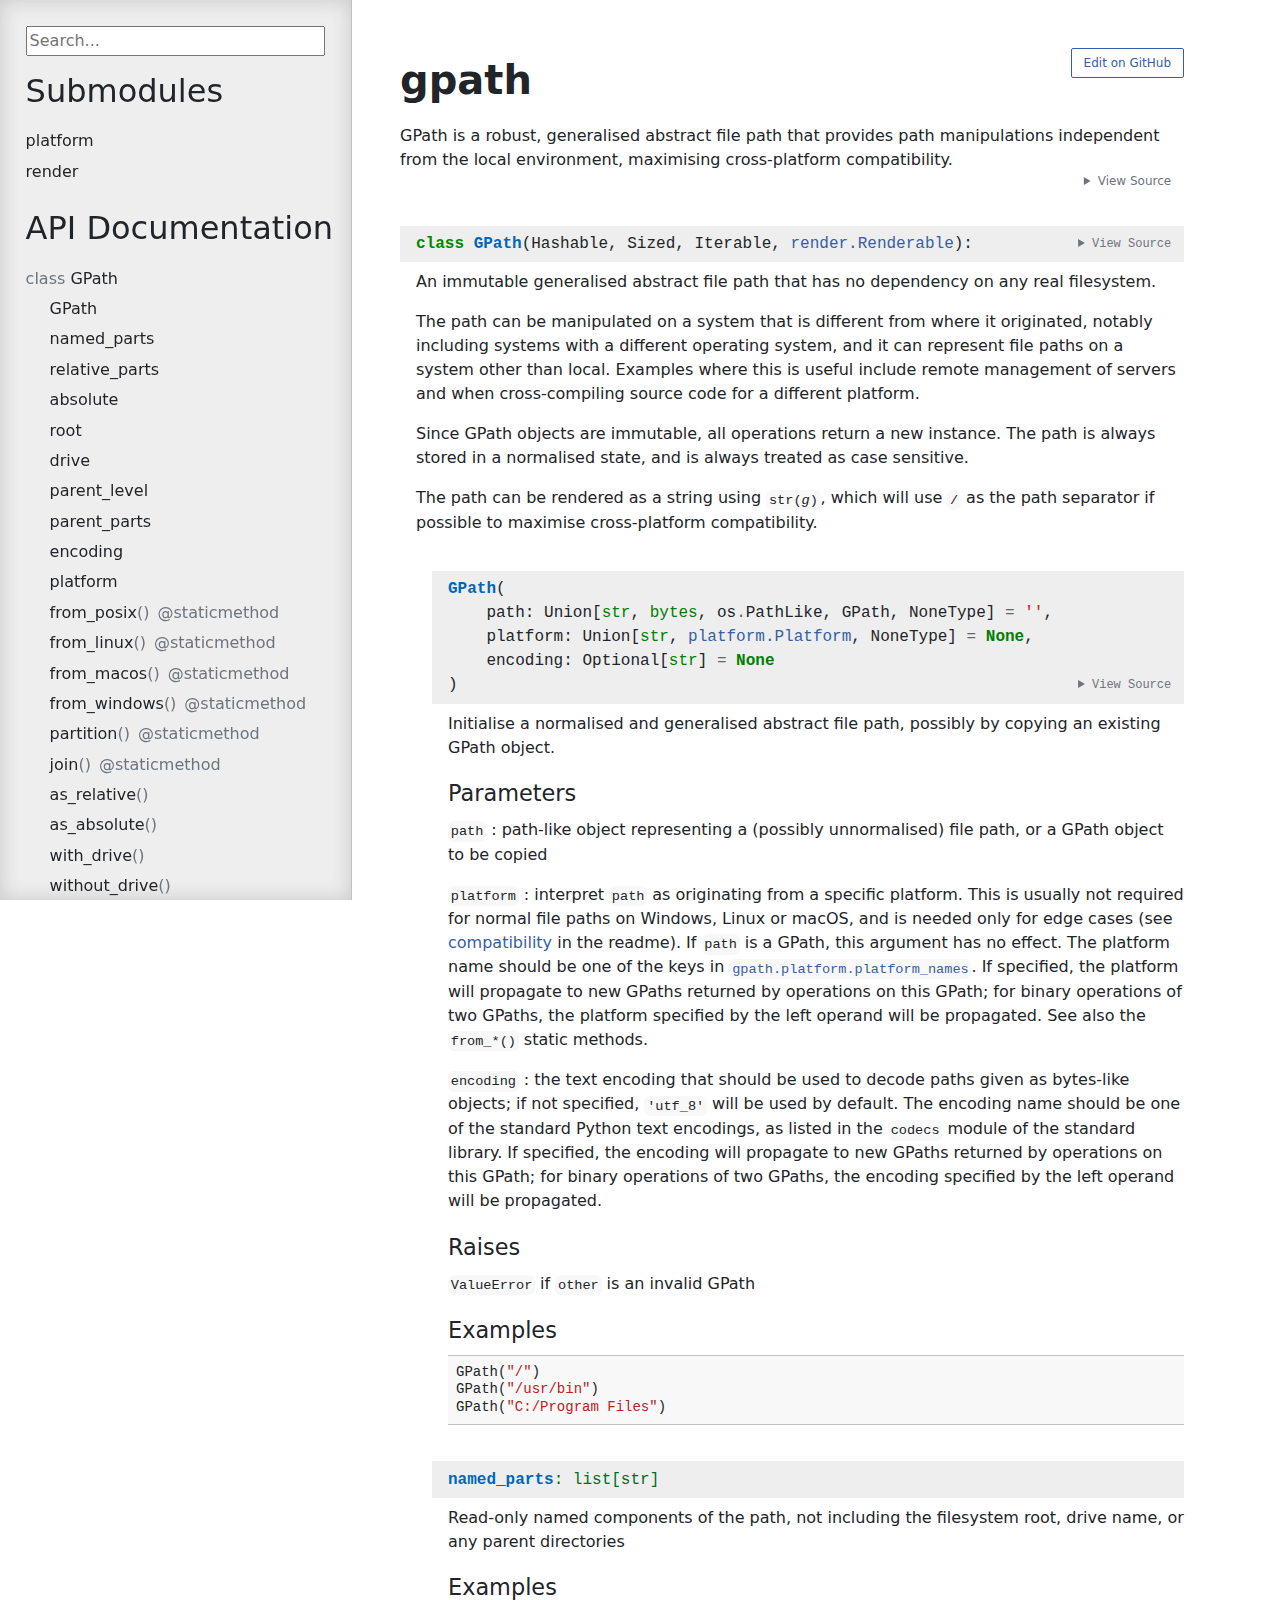
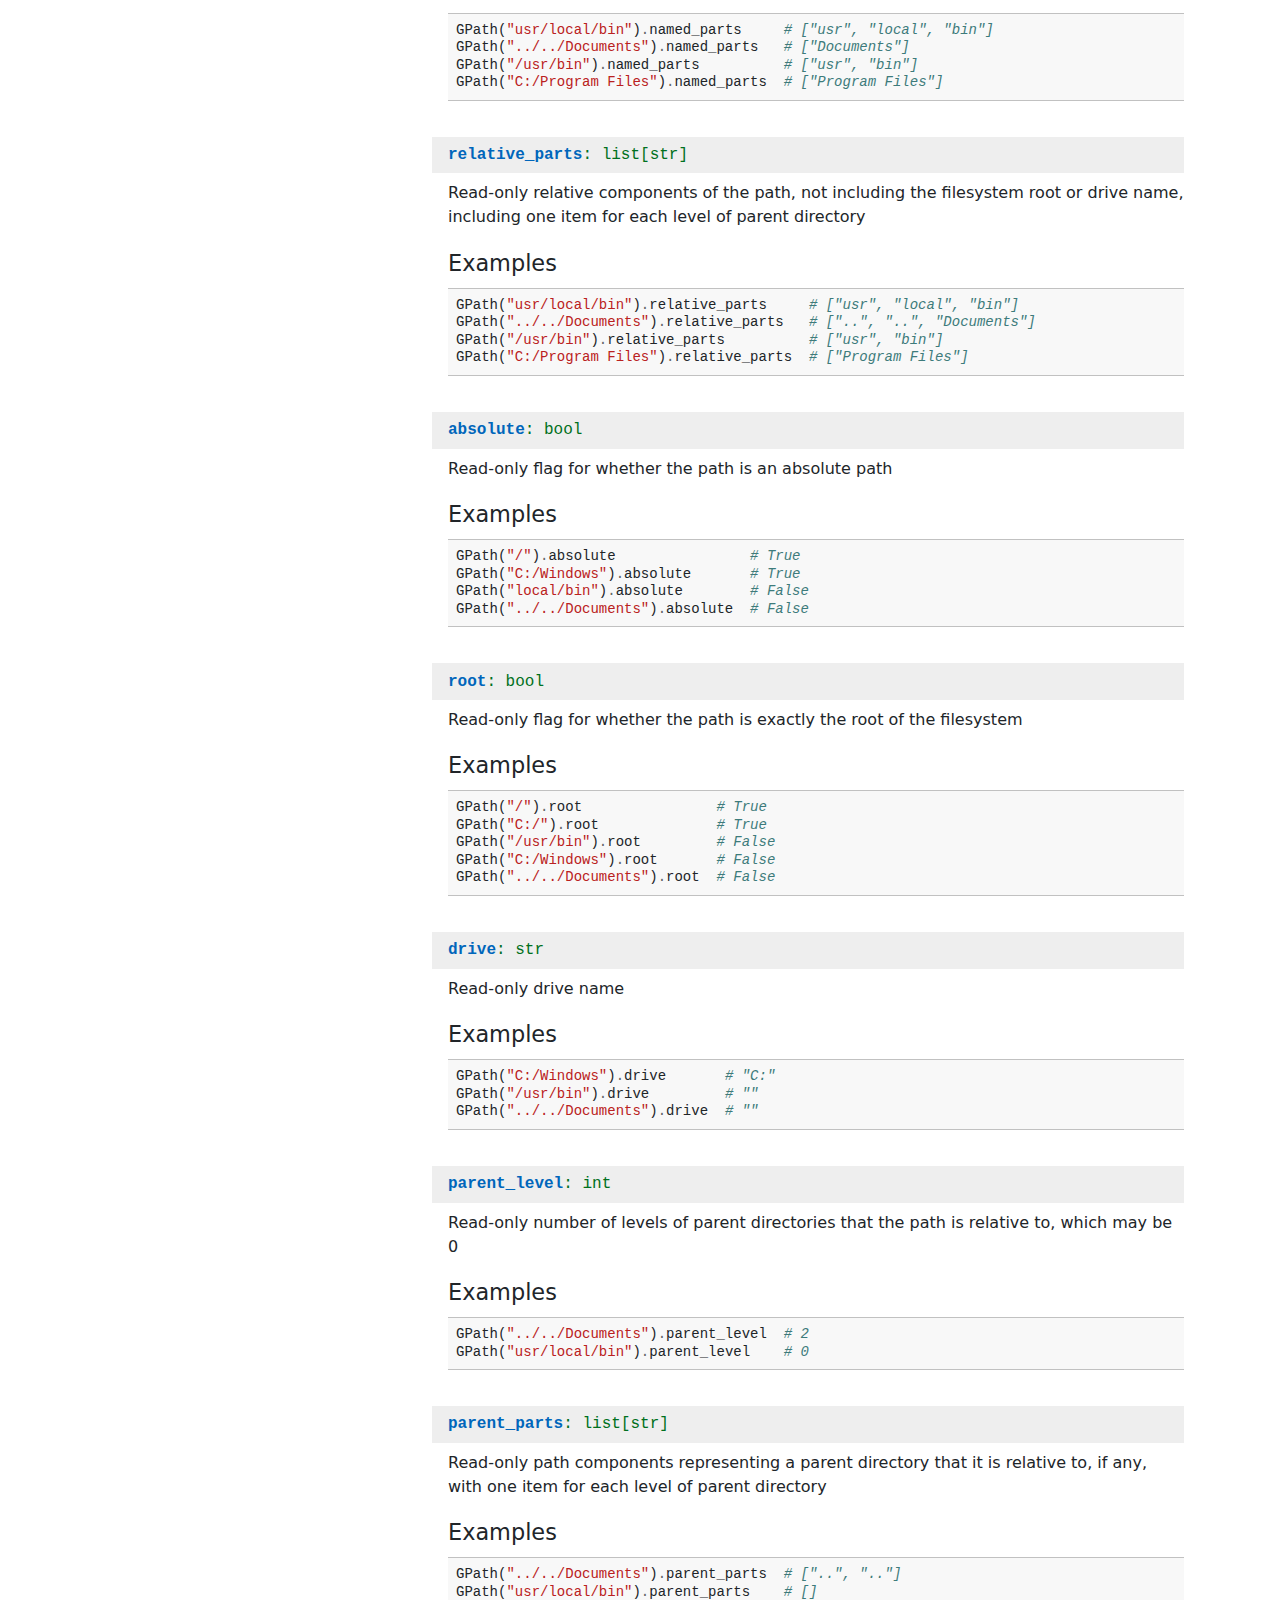
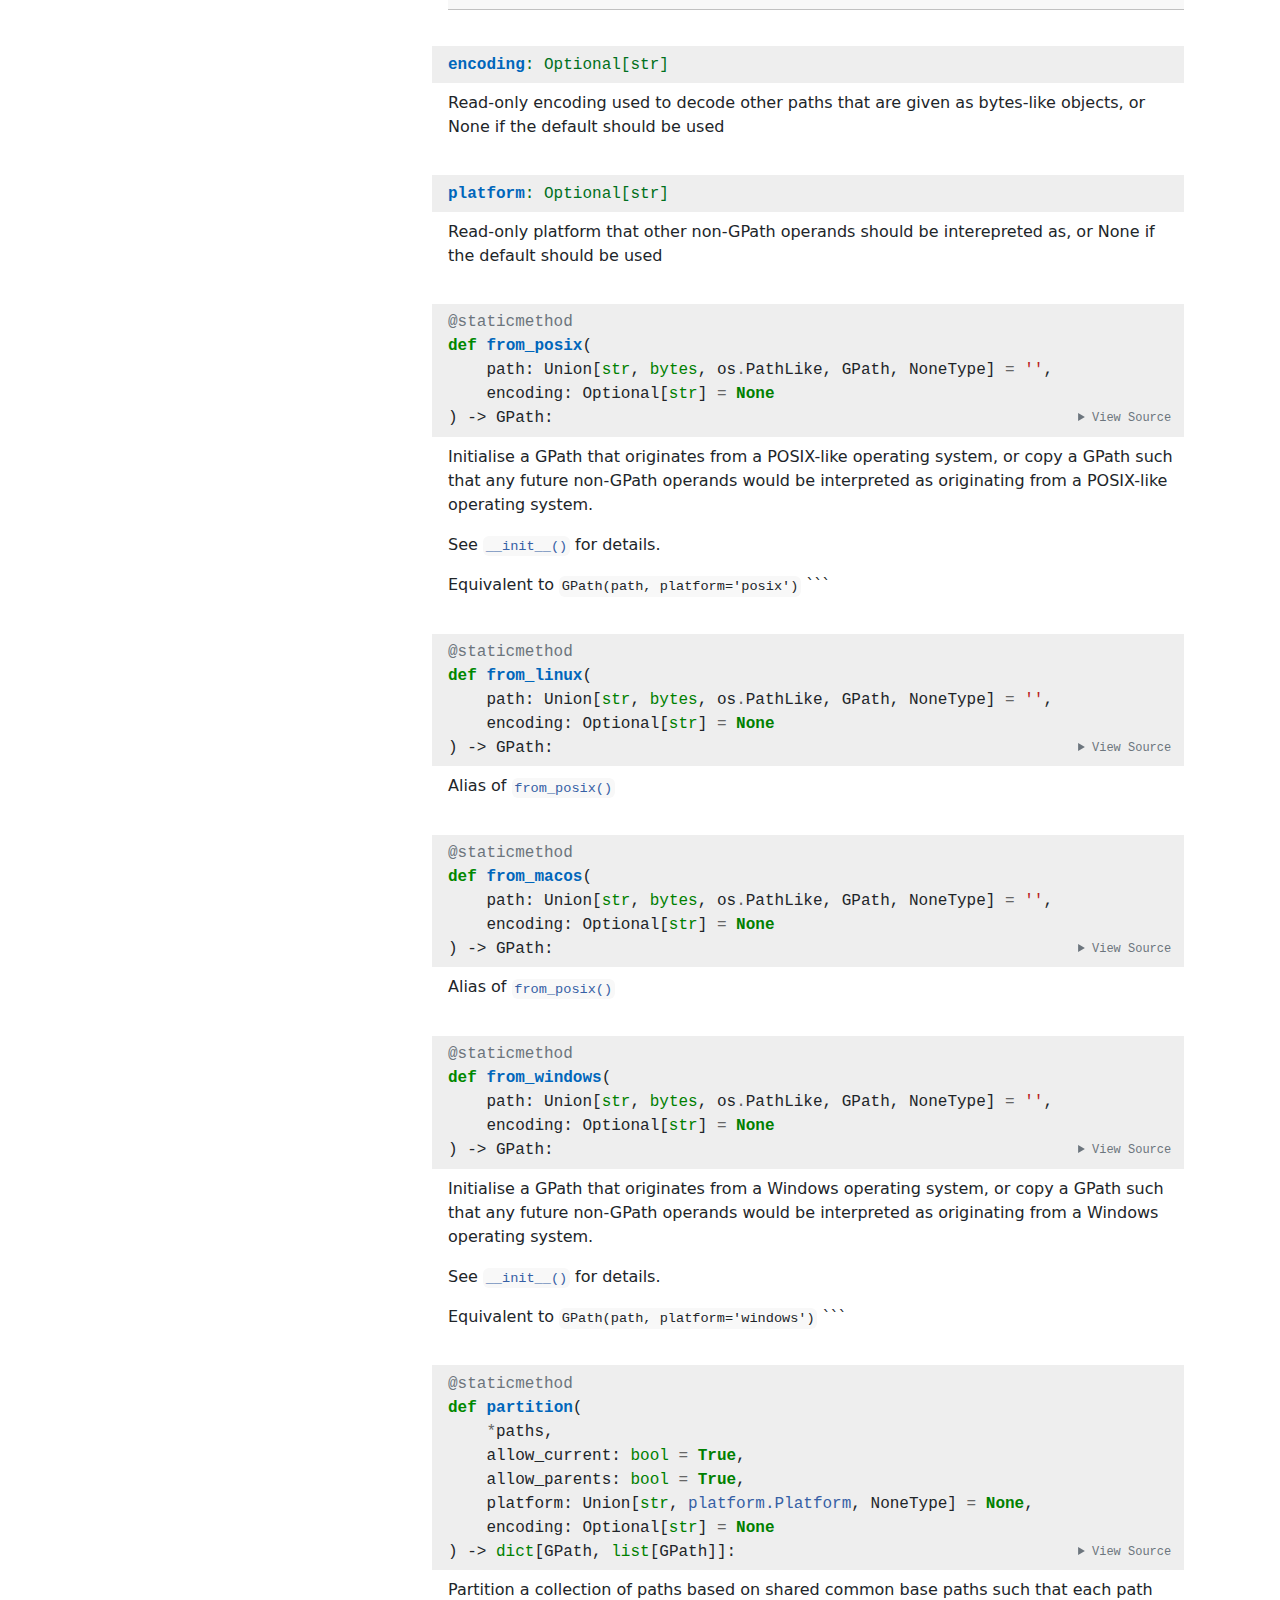
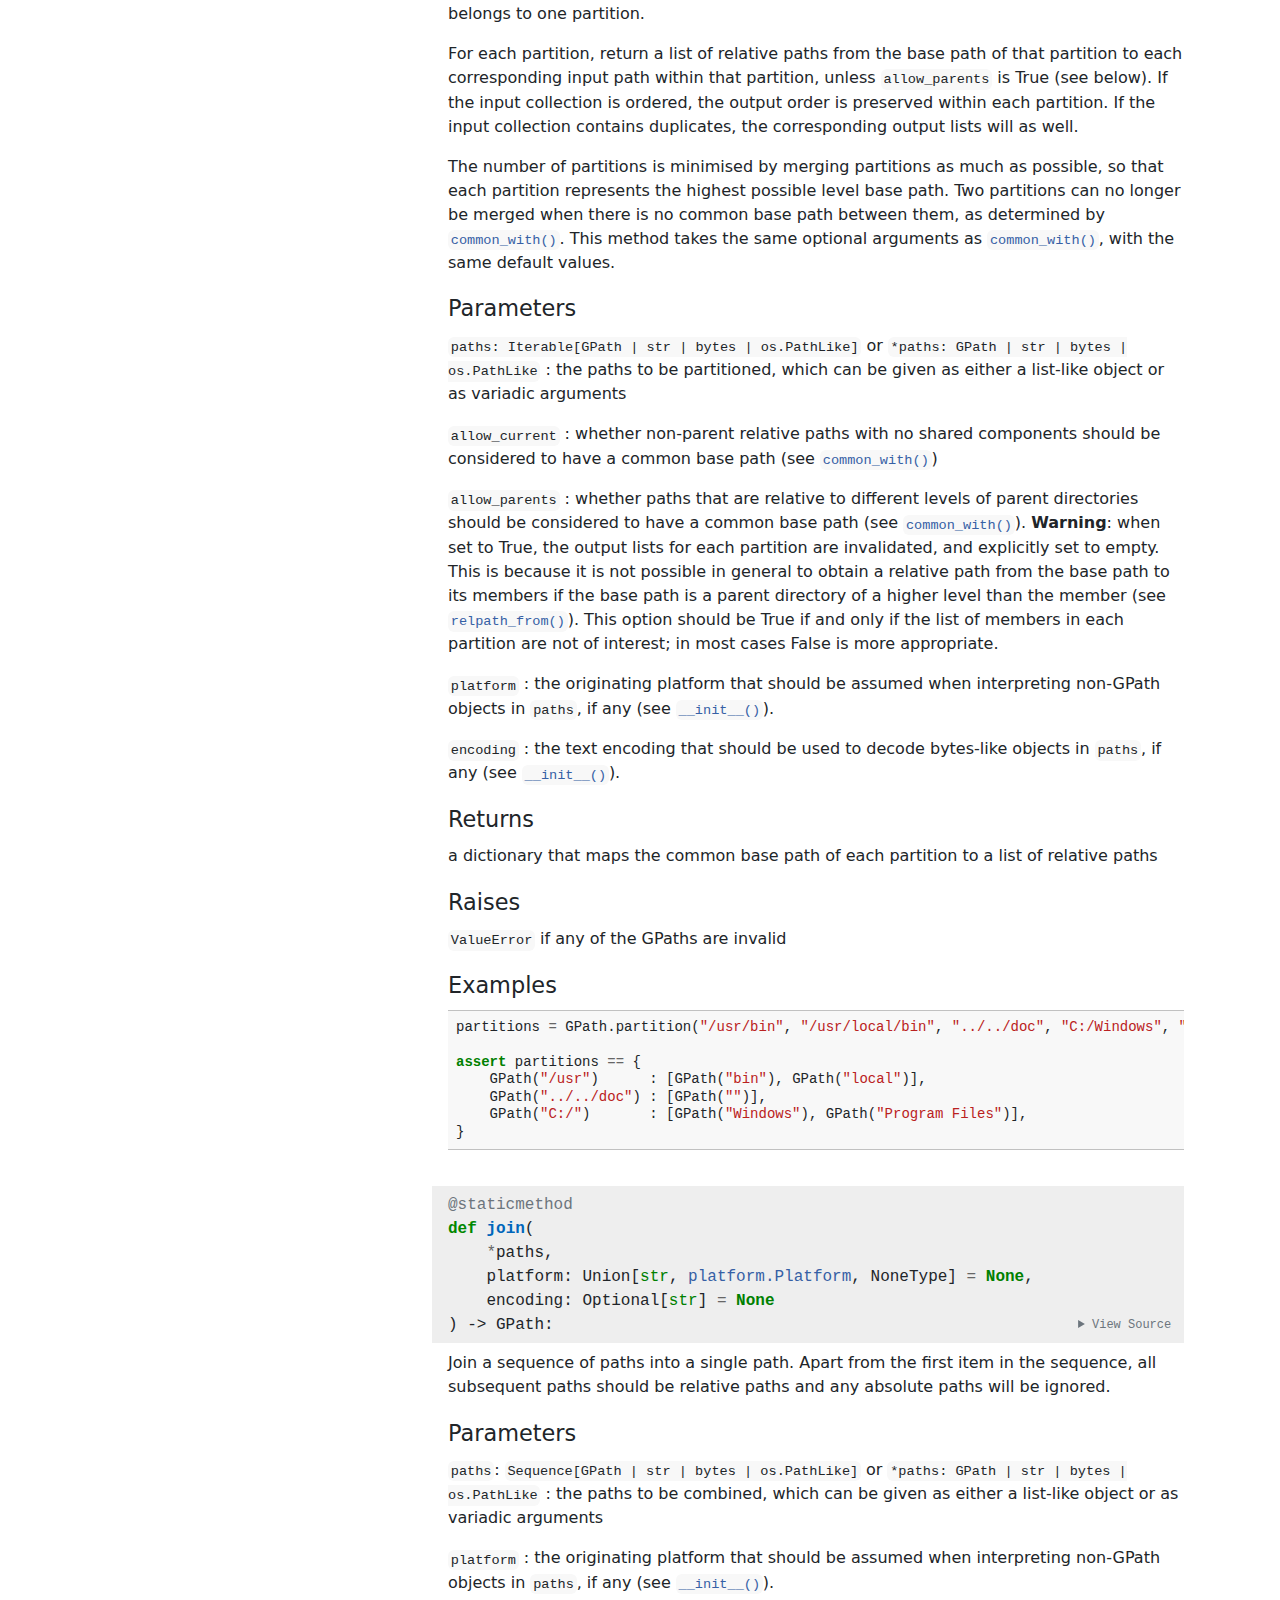
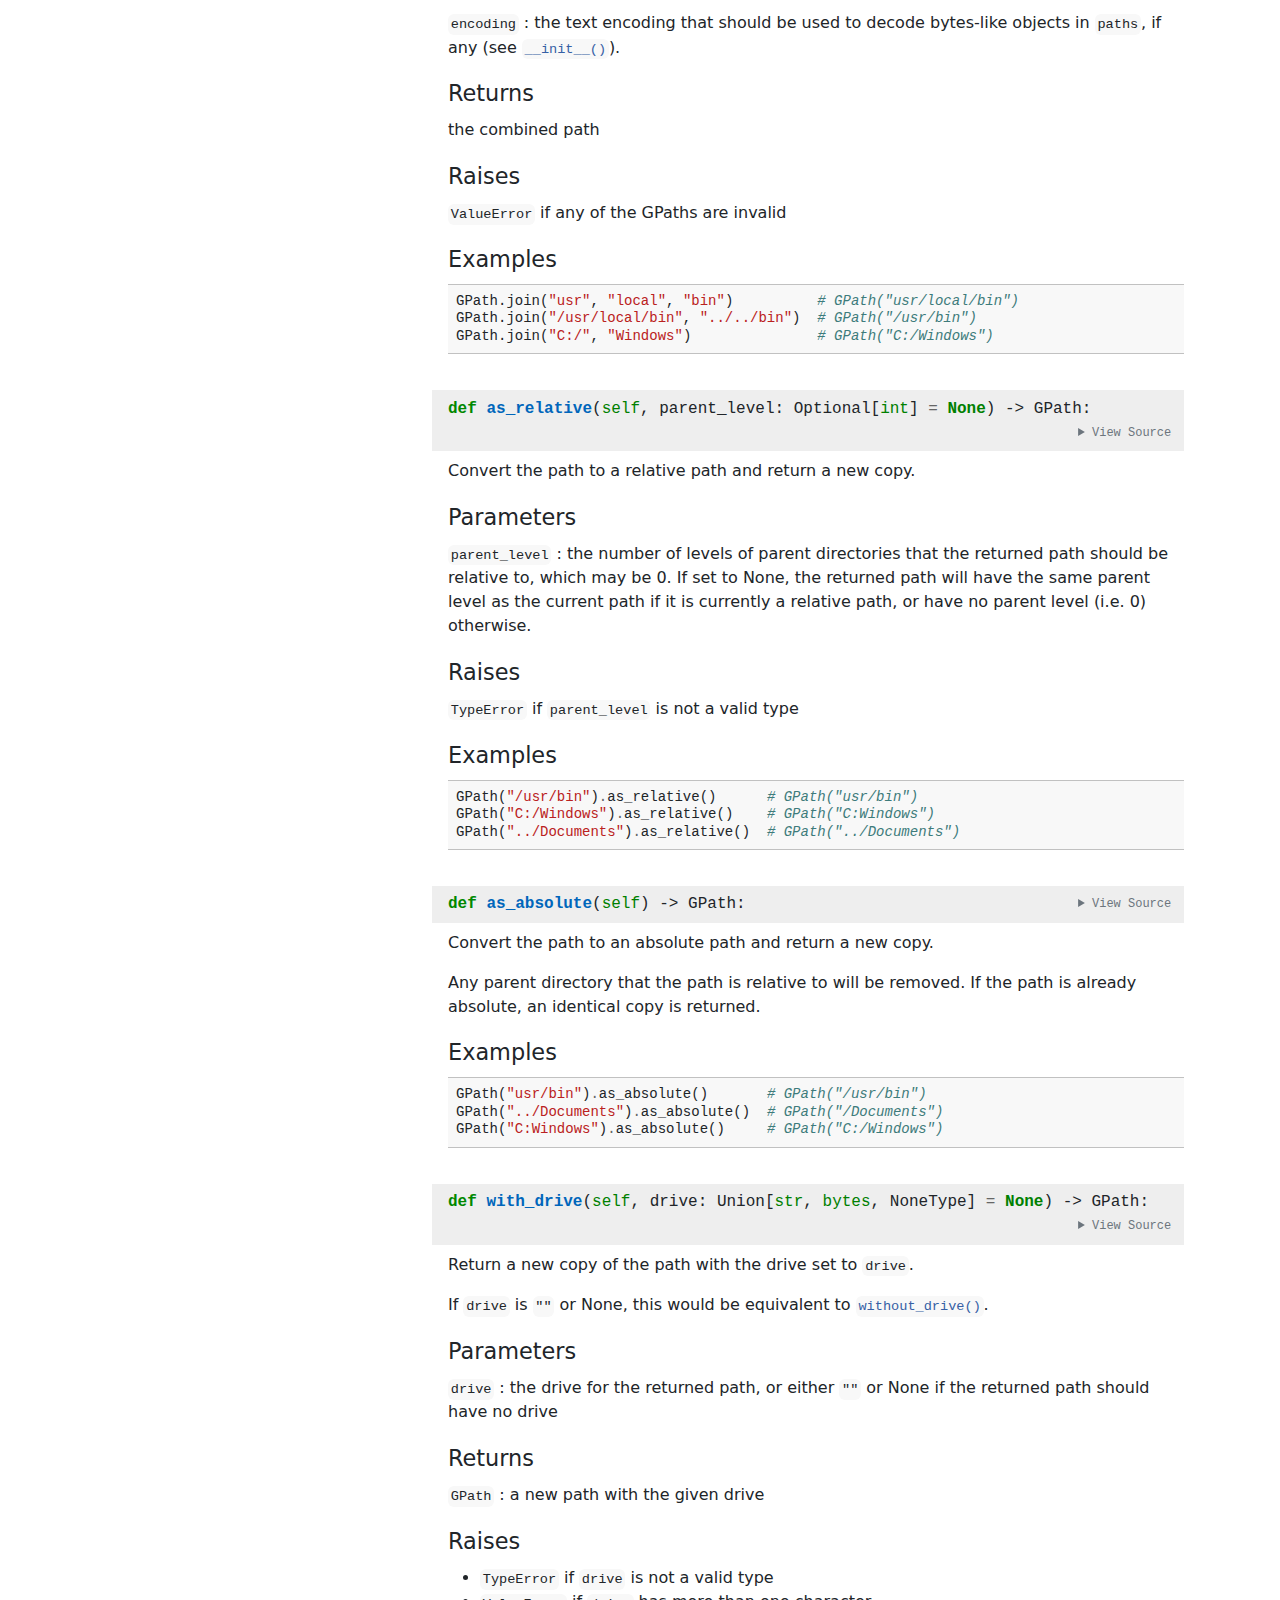
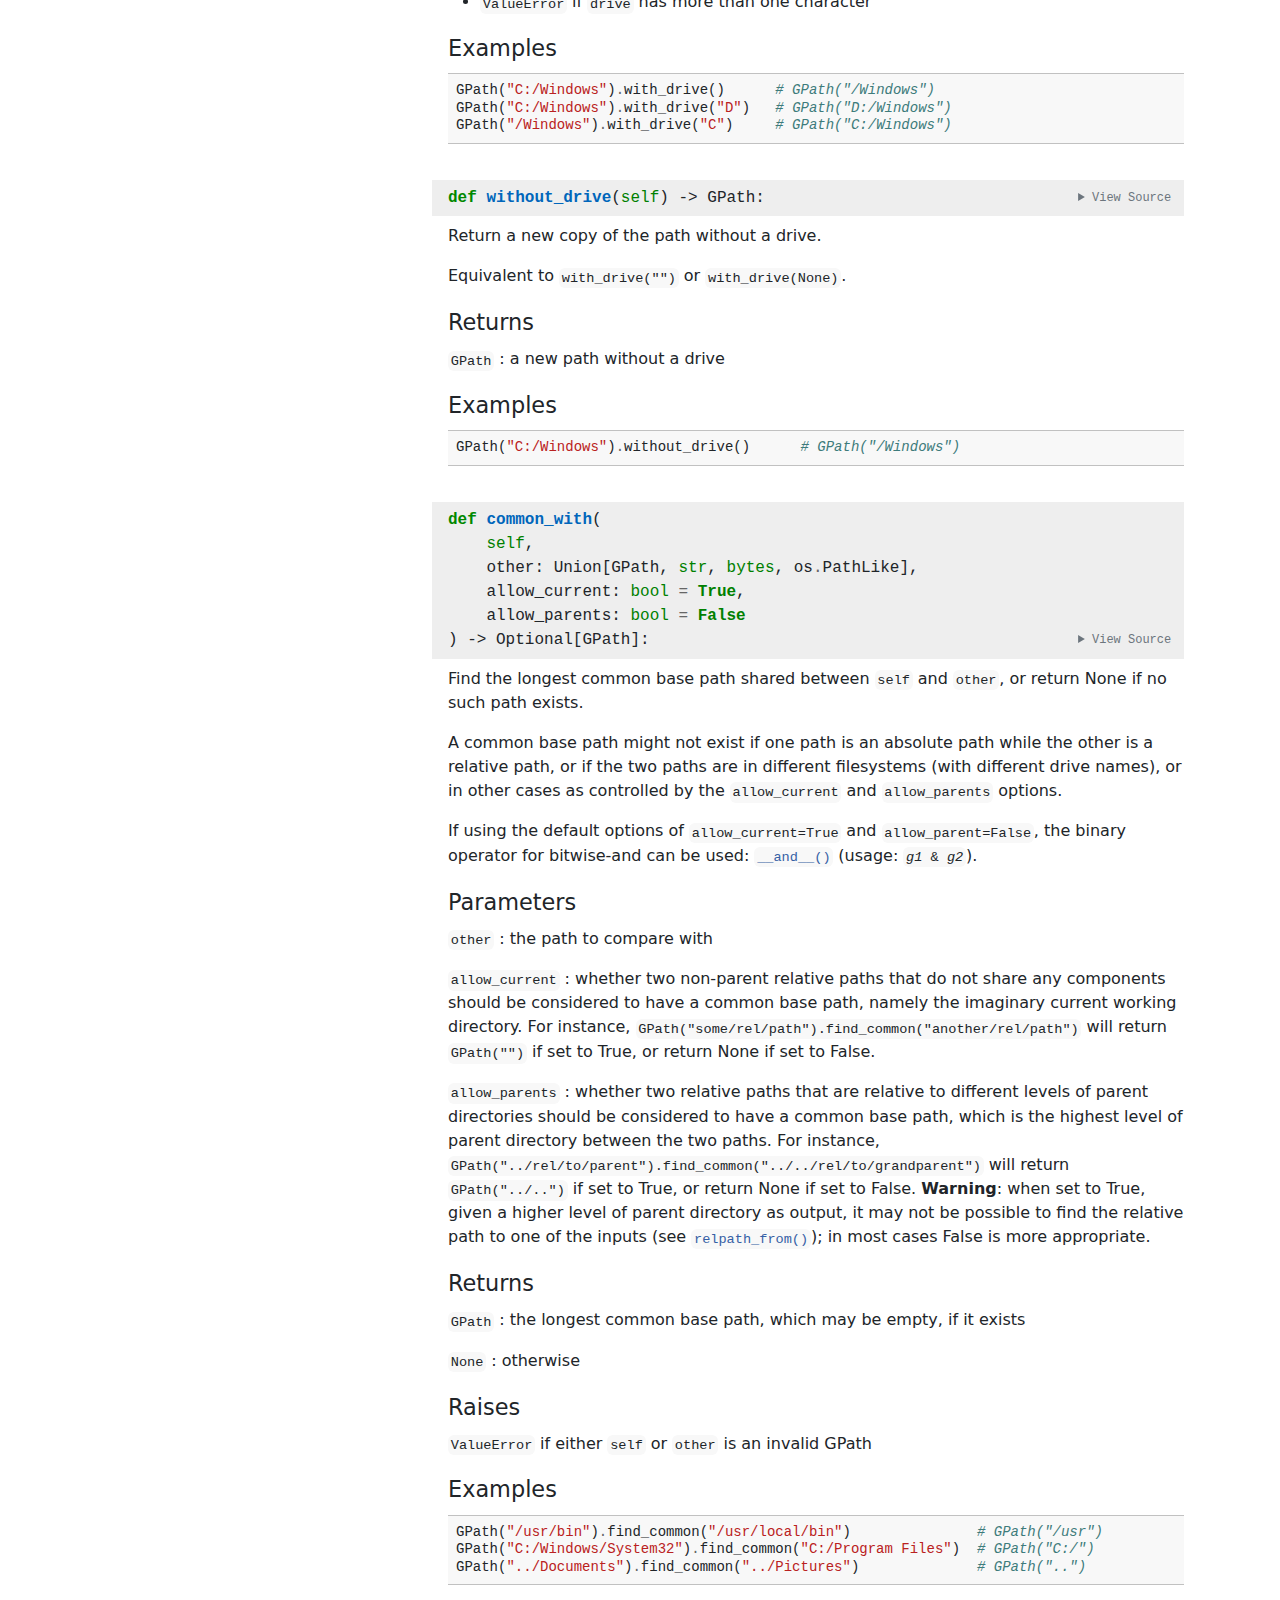
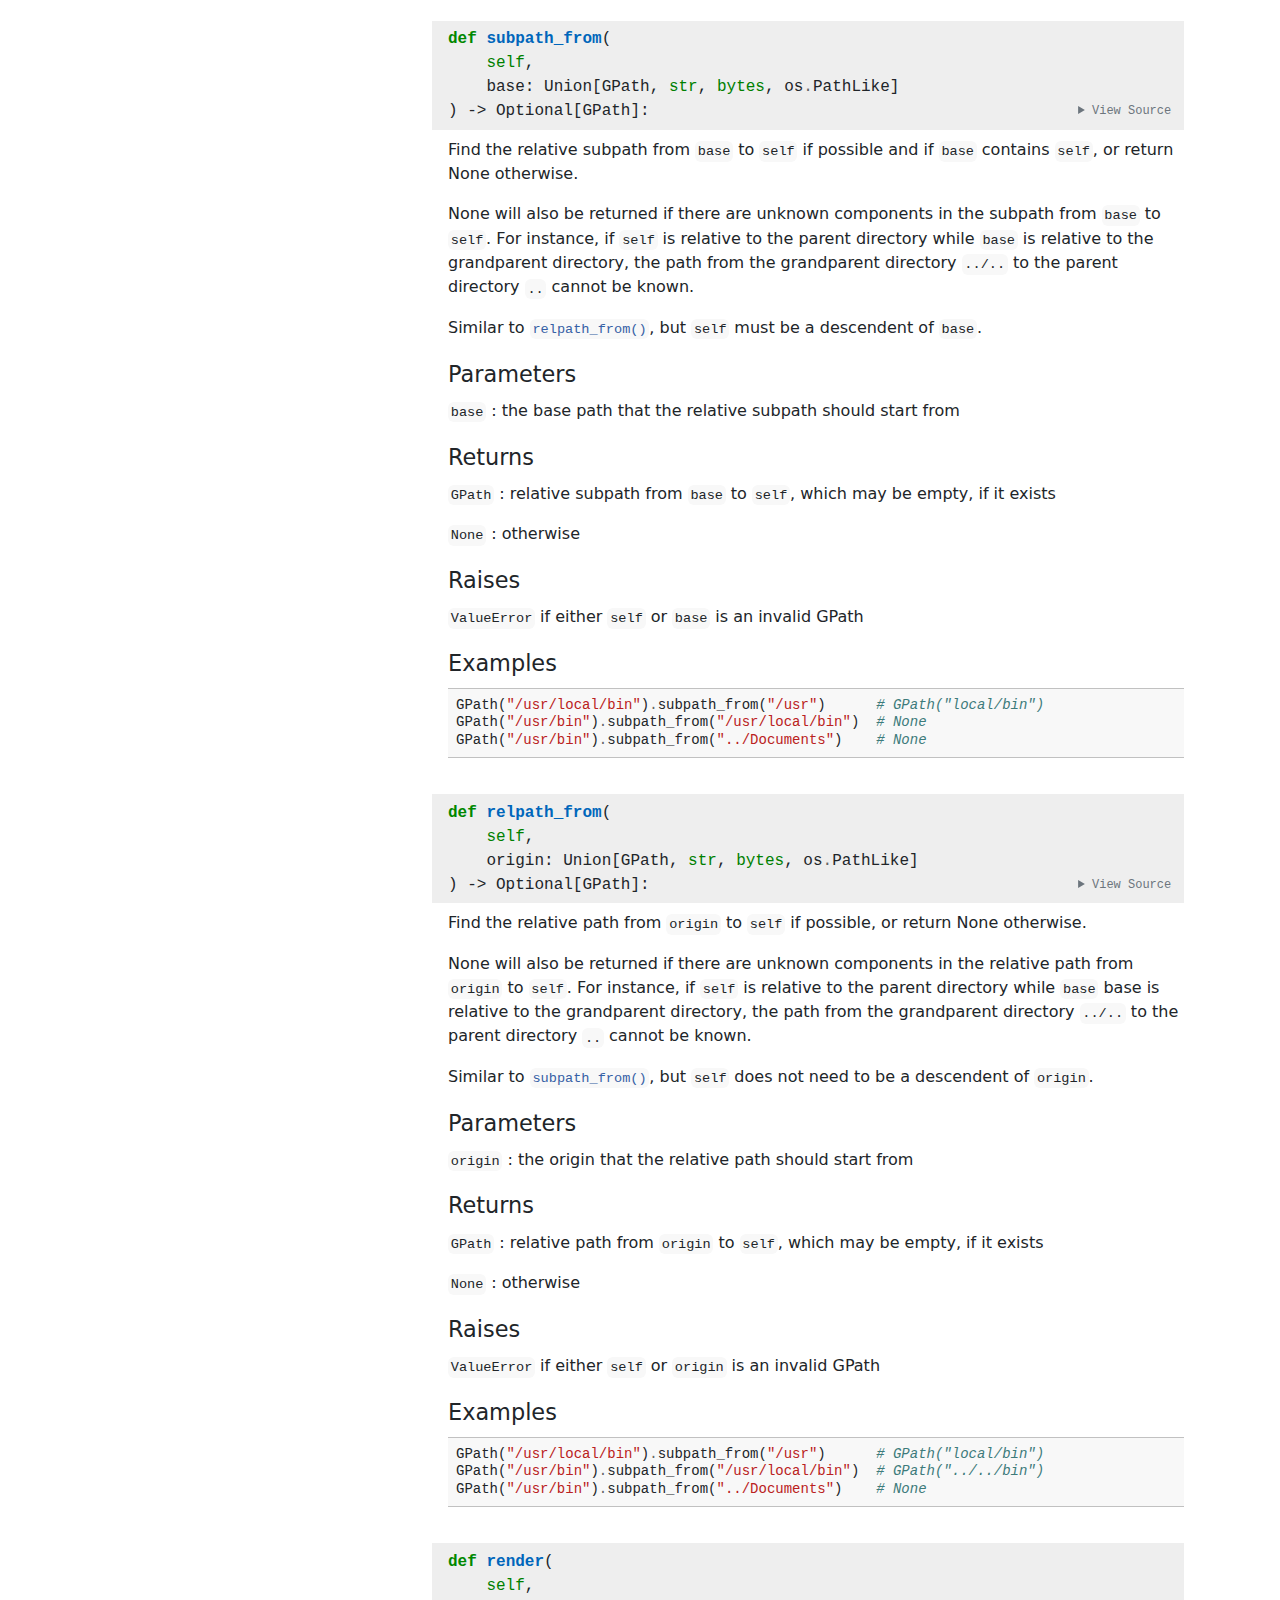
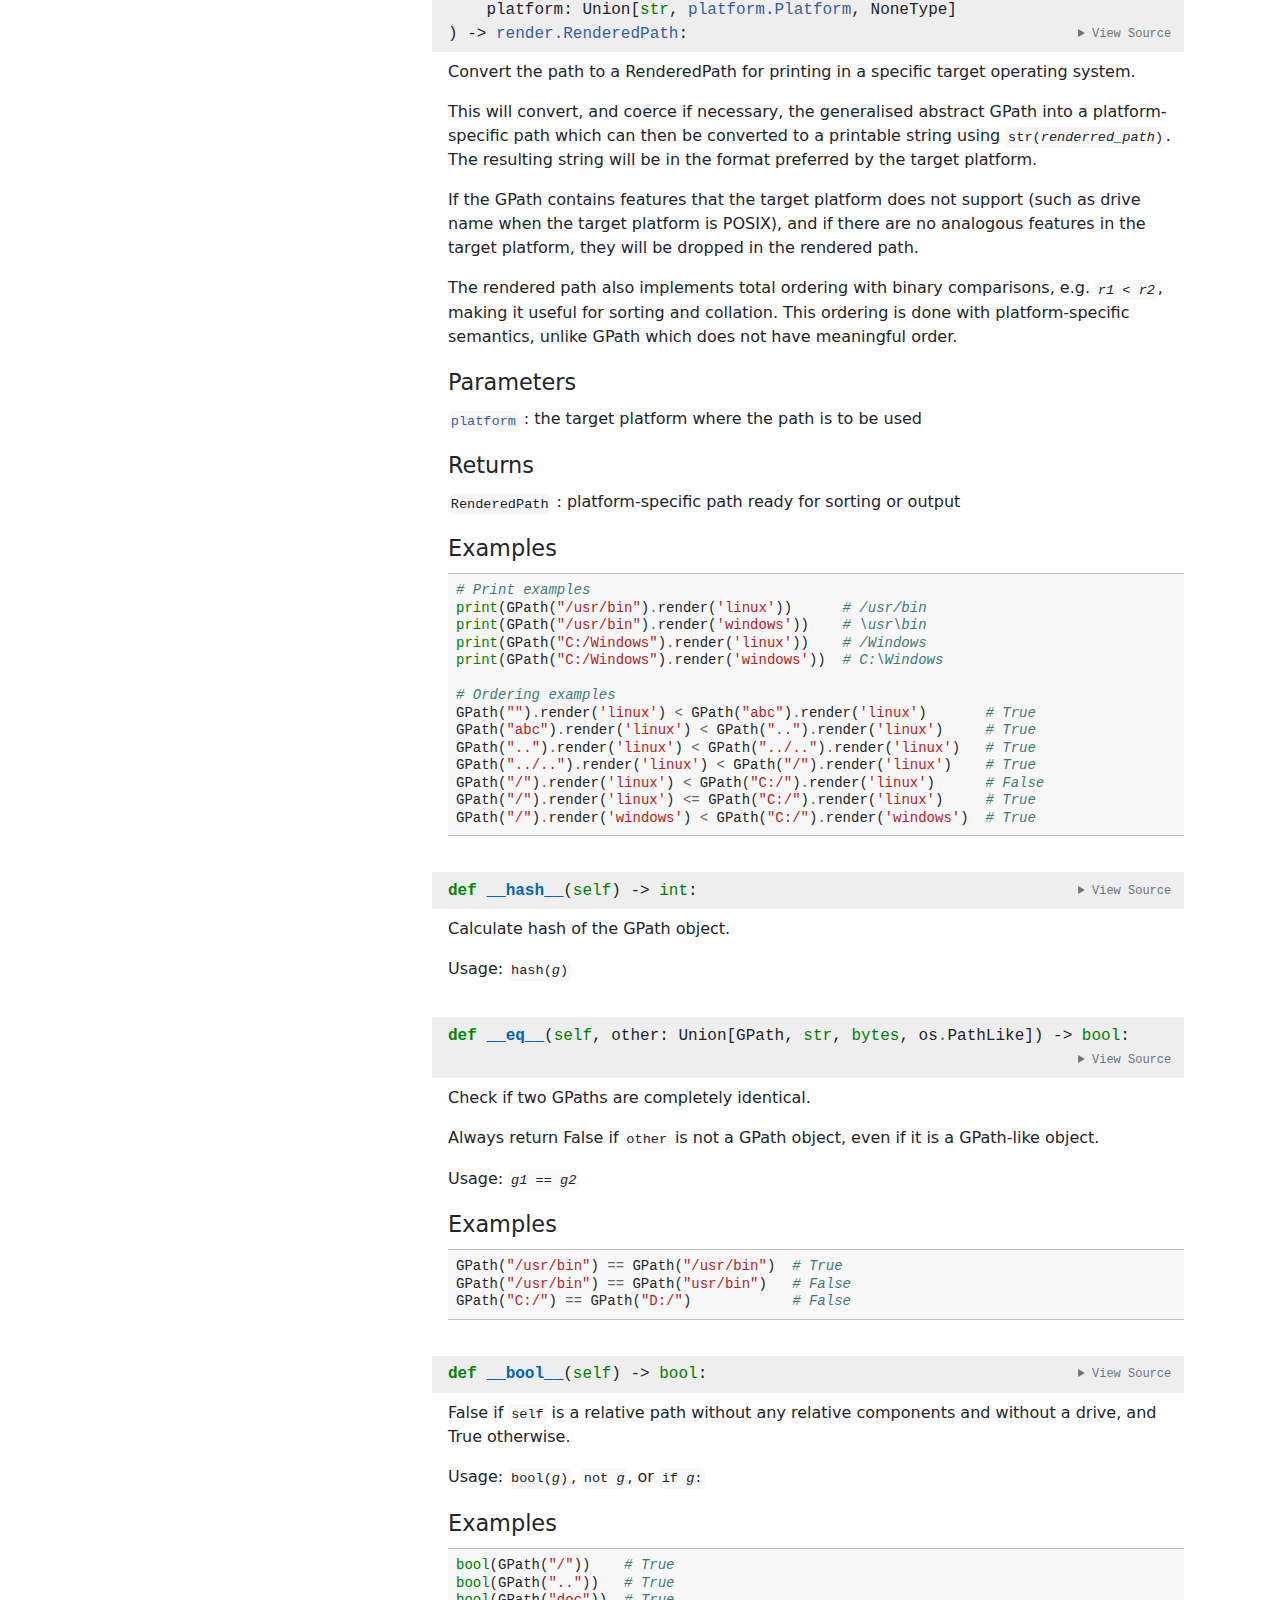
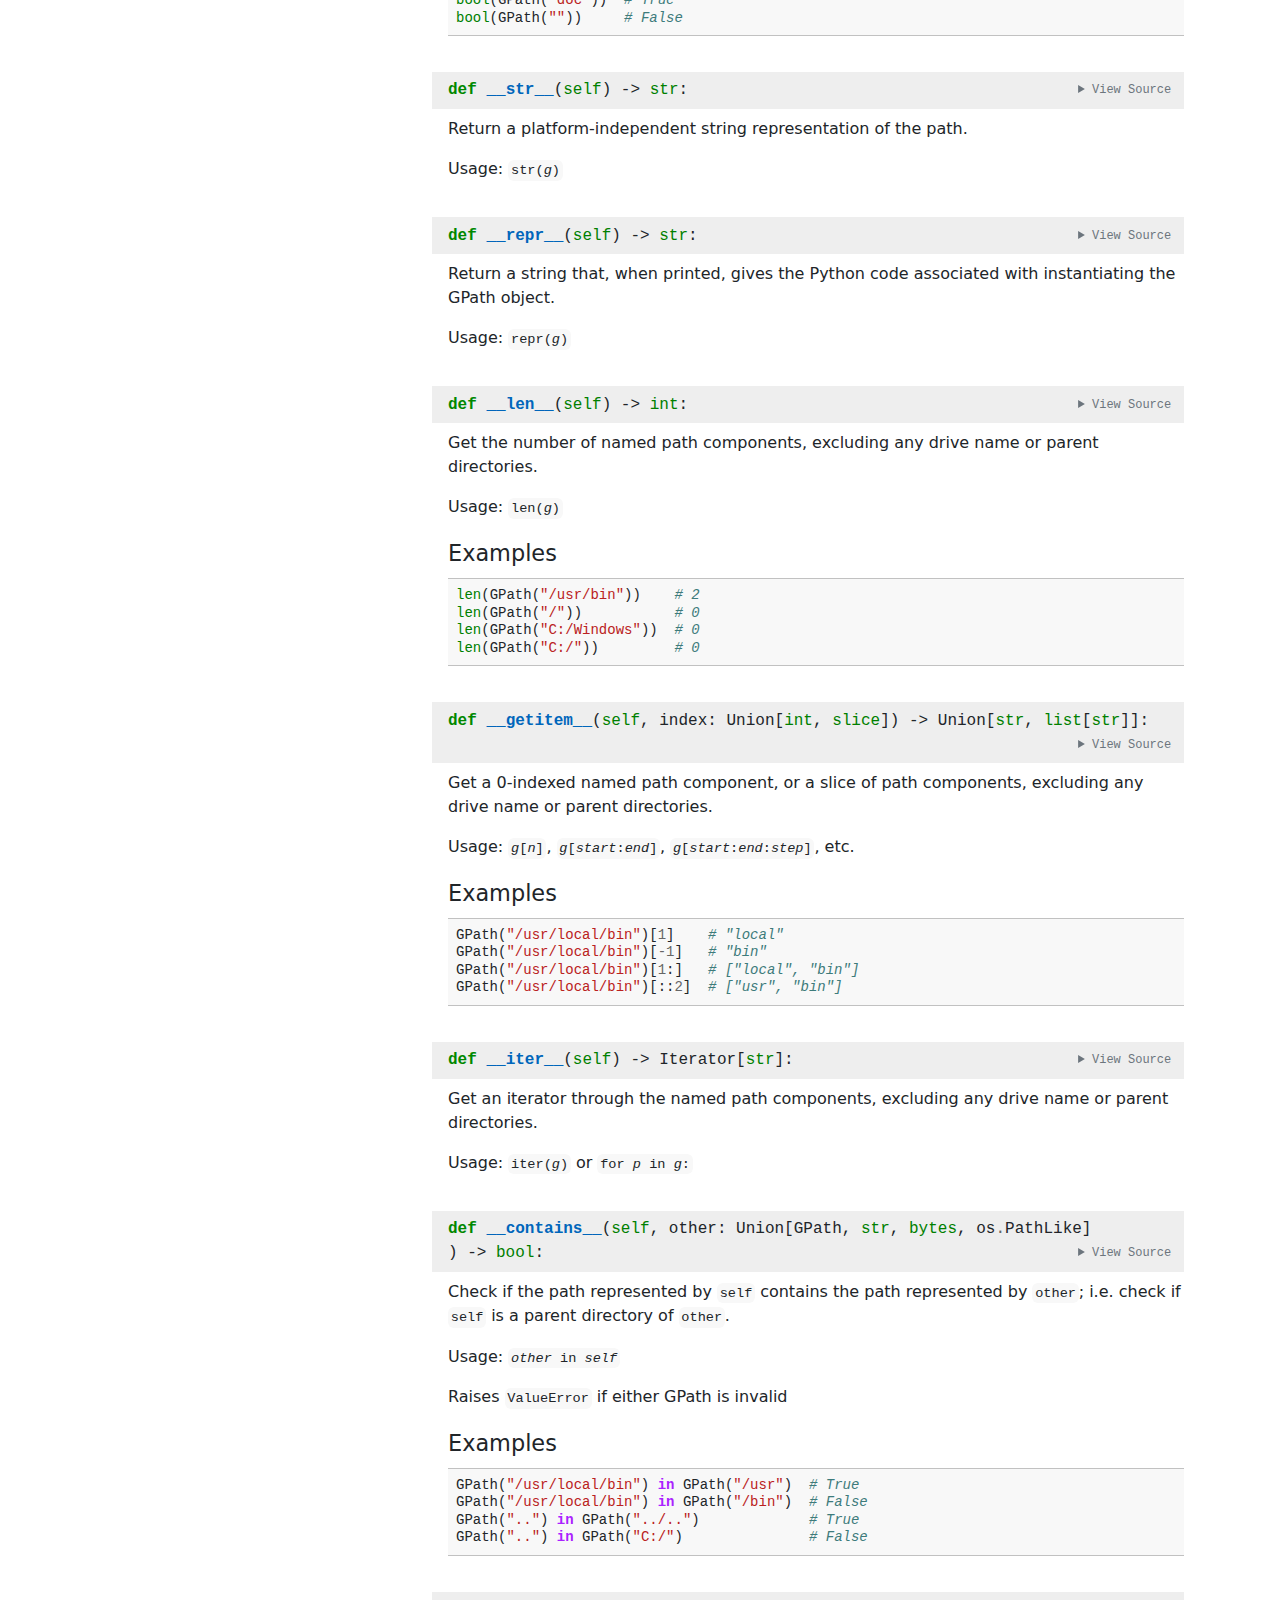
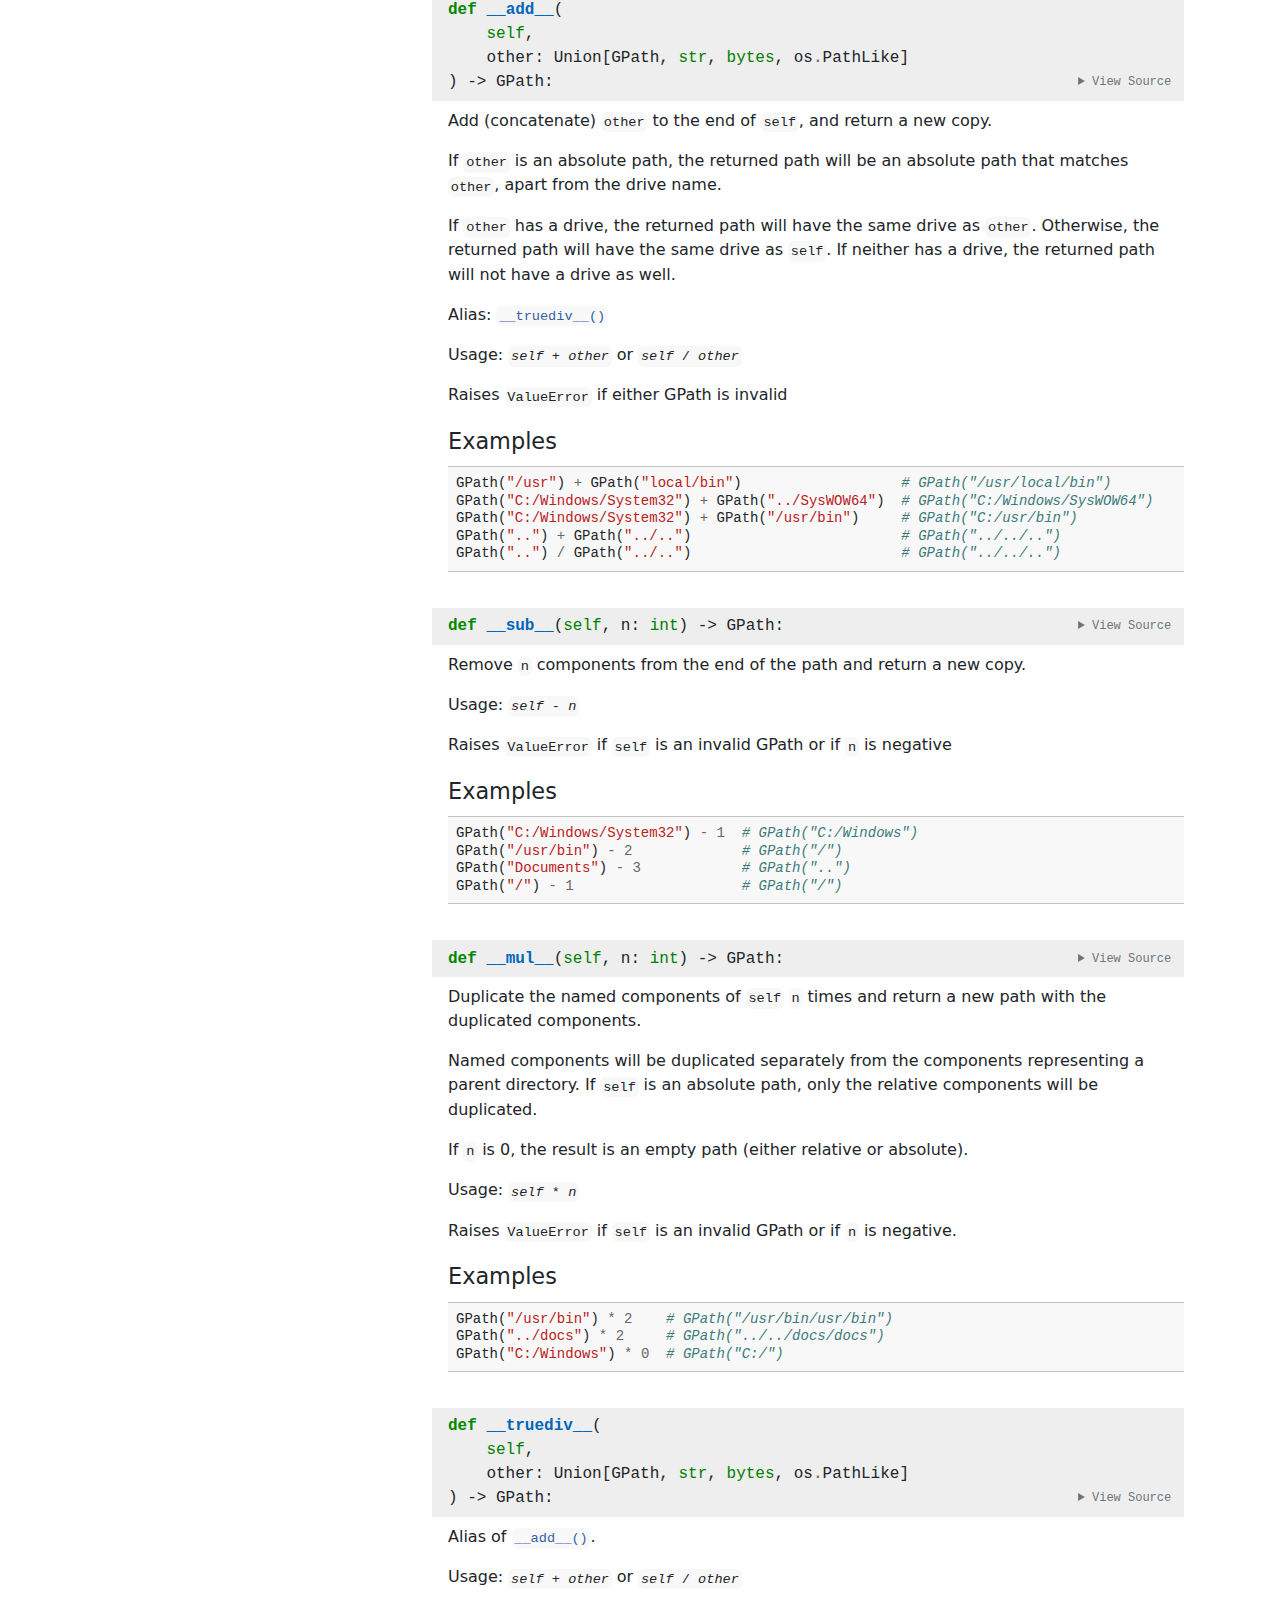
==== commit bf38f027: "Update documentation with updated pdoc" ====
--- a/docs/html/gpath.html
+++ b/docs/html/gpath.html
@@ -252,17 +252,25 @@
                     <h1 class="modulename">
 gpath    </h1>
 
-                
+                <div class="docstring">
+<p>GPath is a robust, generalised abstract file path that provides path manipulations independent from the local environment, maximising cross-platform compatibility.</p></div>
+
+
                         <input id="mod-gpath-view-source" class="view-source-toggle-state" type="checkbox" aria-hidden="true" tabindex="-1">
 
                         <label class="view-source-button" for="mod-gpath-view-source"><span>View Source</span></label>
 
-                        <div class="pdoc-code codehilite"><pre><span></span><span id="L-1"><a href="#L-1"><span class="linenos">1</span></a><span class="n">__version__</span> <span class="o">=</span> <span class="s1">&#39;0.4.3&#39;</span>
-</span><span id="L-2"><a href="#L-2"><span class="linenos">2</span></a>
-</span><span id="L-3"><a href="#L-3"><span class="linenos">3</span></a><span class="kn">from</span> <span class="nn">.</span> <span class="kn">import</span> <span class="n">platform</span><span class="p">,</span> <span class="n">render</span>
-</span><span id="L-4"><a href="#L-4"><span class="linenos">4</span></a><span class="kn">from</span> <span class="nn">._gpath</span> <span class="kn">import</span> <span class="n">GPath</span><span class="p">,</span> <span class="n">GPathLike</span>
-</span><span id="L-5"><a href="#L-5"><span class="linenos">5</span></a>
-</span><span id="L-6"><a href="#L-6"><span class="linenos">6</span></a><span class="n">__all__</span> <span class="o">=</span> <span class="p">(</span><span class="s1">&#39;GPath&#39;</span><span class="p">,</span> <span class="s1">&#39;GPathLike&#39;</span><span class="p">,</span> <span class="s1">&#39;platform&#39;</span><span class="p">,</span> <span class="s1">&#39;render&#39;</span><span class="p">)</span>
+                        <div class="pdoc-code codehilite"><pre><span></span><span id="L-1"><a href="#L-1"><span class="linenos"> 1</span></a><span class="sd">&quot;&quot;&quot;</span>
+</span><span id="L-2"><a href="#L-2"><span class="linenos"> 2</span></a><span class="sd">	GPath is a robust, generalised abstract file path that provides path manipulations independent from the local environment, maximising cross-platform compatibility.</span>
+</span><span id="L-3"><a href="#L-3"><span class="linenos"> 3</span></a><span class="sd">&quot;&quot;&quot;</span>
+</span><span id="L-4"><a href="#L-4"><span class="linenos"> 4</span></a>
+</span><span id="L-5"><a href="#L-5"><span class="linenos"> 5</span></a>
+</span><span id="L-6"><a href="#L-6"><span class="linenos"> 6</span></a><span class="n">__version__</span> <span class="o">=</span> <span class="s1">&#39;0.4.5&#39;</span>
+</span><span id="L-7"><a href="#L-7"><span class="linenos"> 7</span></a>
+</span><span id="L-8"><a href="#L-8"><span class="linenos"> 8</span></a><span class="kn">from</span><span class="w"> </span><span class="nn">.</span><span class="w"> </span><span class="kn">import</span> <span class="n">platform</span><span class="p">,</span> <span class="n">render</span>
+</span><span id="L-9"><a href="#L-9"><span class="linenos"> 9</span></a><span class="kn">from</span><span class="w"> </span><span class="nn">._gpath</span><span class="w"> </span><span class="kn">import</span> <span class="n">GPath</span><span class="p">,</span> <span class="n">GPathLike</span>
+</span><span id="L-10"><a href="#L-10"><span class="linenos">10</span></a>
+</span><span id="L-11"><a href="#L-11"><span class="linenos">11</span></a><span class="n">__all__</span> <span class="o">=</span> <span class="p">(</span><span class="s1">&#39;GPath&#39;</span><span class="p">,</span> <span class="s1">&#39;GPathLike&#39;</span><span class="p">,</span> <span class="s1">&#39;platform&#39;</span><span class="p">,</span> <span class="s1">&#39;render&#39;</span><span class="p">)</span>
 </span></pre></div>
 
 
@@ -279,1211 +287,1211 @@
 
     </div>
     <a class="headerlink" href="#GPath"></a>
-            <div class="pdoc-code codehilite"><pre><span></span><span id="GPath-86"><a href="#GPath-86"><span class="linenos">  86</span></a><span class="k">class</span> <span class="nc">GPath</span><span class="p">(</span><span class="n">Hashable</span><span class="p">,</span> <span class="n">Sized</span><span class="p">,</span> <span class="n">Iterable</span><span class="p">,</span> <span class="n">render</span><span class="o">.</span><span class="n">Renderable</span><span class="p">):</span>
-</span><span id="GPath-87"><a href="#GPath-87"><span class="linenos">  87</span></a><span class="w">	</span><span class="sd">&quot;&quot;&quot;</span>
-</span><span id="GPath-88"><a href="#GPath-88"><span class="linenos">  88</span></a><span class="sd">		An immutable generalised abstract file path that has no dependency on any real filesystem.</span>
-</span><span id="GPath-89"><a href="#GPath-89"><span class="linenos">  89</span></a>
-</span><span id="GPath-90"><a href="#GPath-90"><span class="linenos">  90</span></a><span class="sd">		The path can be manipulated on a system that is different from where it originated, notably including systems with a different operating system, and it can represent file paths on a system other than local. Examples where this is useful include remote management of servers and when cross-compiling source code for a different platform.</span>
+            <div class="pdoc-code codehilite"><pre><span></span><span id="GPath-81"><a href="#GPath-81"><span class="linenos">  81</span></a><span class="k">class</span><span class="w"> </span><span class="nc">GPath</span><span class="p">(</span><span class="n">Hashable</span><span class="p">,</span> <span class="n">Sized</span><span class="p">,</span> <span class="n">Iterable</span><span class="p">,</span> <span class="n">render</span><span class="o">.</span><span class="n">Renderable</span><span class="p">):</span>
+</span><span id="GPath-82"><a href="#GPath-82"><span class="linenos">  82</span></a><span class="w">	</span><span class="sd">&quot;&quot;&quot;</span>
+</span><span id="GPath-83"><a href="#GPath-83"><span class="linenos">  83</span></a><span class="sd">		An immutable generalised abstract file path that has no dependency on any real filesystem.</span>
+</span><span id="GPath-84"><a href="#GPath-84"><span class="linenos">  84</span></a>
+</span><span id="GPath-85"><a href="#GPath-85"><span class="linenos">  85</span></a><span class="sd">		The path can be manipulated on a system that is different from where it originated, notably including systems with a different operating system, and it can represent file paths on a system other than local. Examples where this is useful include remote management of servers and when cross-compiling source code for a different platform.</span>
+</span><span id="GPath-86"><a href="#GPath-86"><span class="linenos">  86</span></a>
+</span><span id="GPath-87"><a href="#GPath-87"><span class="linenos">  87</span></a><span class="sd">		Since GPath objects are immutable, all operations return a new instance. The path is always stored in a normalised state, and is always treated as case sensitive.</span>
+</span><span id="GPath-88"><a href="#GPath-88"><span class="linenos">  88</span></a>
+</span><span id="GPath-89"><a href="#GPath-89"><span class="linenos">  89</span></a><span class="sd">		The path can be rendered as a string using &lt;code&gt;str(&lt;var&gt;g&lt;/var&gt;)&lt;/code&gt;, which will use `/` as the path separator if possible to maximise cross-platform compatibility.</span>
+</span><span id="GPath-90"><a href="#GPath-90"><span class="linenos">  90</span></a><span class="sd">	&quot;&quot;&quot;</span>
 </span><span id="GPath-91"><a href="#GPath-91"><span class="linenos">  91</span></a>
-</span><span id="GPath-92"><a href="#GPath-92"><span class="linenos">  92</span></a><span class="sd">		Since GPath objects are immutable, all operations return a new instance. The path is always stored in a normalised state, and is always treated as case sensitive.</span>
-</span><span id="GPath-93"><a href="#GPath-93"><span class="linenos">  93</span></a>
-</span><span id="GPath-94"><a href="#GPath-94"><span class="linenos">  94</span></a><span class="sd">		The path can be rendered as a string using &lt;code&gt;str(&lt;var&gt;g&lt;/var&gt;)&lt;/code&gt;, which will use `/` as the path separator if possible to maximise cross-platform compatibility.</span>
-</span><span id="GPath-95"><a href="#GPath-95"><span class="linenos">  95</span></a><span class="sd">	&quot;&quot;&quot;</span>
-</span><span id="GPath-96"><a href="#GPath-96"><span class="linenos">  96</span></a>
-</span><span id="GPath-97"><a href="#GPath-97"><span class="linenos">  97</span></a>	<span class="vm">__slots__</span> <span class="o">=</span> <span class="p">(</span>
-</span><span id="GPath-98"><a href="#GPath-98"><span class="linenos">  98</span></a>		<span class="s1">&#39;_parts&#39;</span><span class="p">,</span>
-</span><span id="GPath-99"><a href="#GPath-99"><span class="linenos">  99</span></a>		<span class="s1">&#39;_root&#39;</span><span class="p">,</span>
-</span><span id="GPath-100"><a href="#GPath-100"><span class="linenos"> 100</span></a>		<span class="s1">&#39;_drive&#39;</span><span class="p">,</span>
-</span><span id="GPath-101"><a href="#GPath-101"><span class="linenos"> 101</span></a>		<span class="s1">&#39;_parent_level&#39;</span><span class="p">,</span>
-</span><span id="GPath-102"><a href="#GPath-102"><span class="linenos"> 102</span></a>		<span class="s1">&#39;_platform&#39;</span><span class="p">,</span>
-</span><span id="GPath-103"><a href="#GPath-103"><span class="linenos"> 103</span></a>		<span class="s1">&#39;_encoding&#39;</span><span class="p">,</span>
-</span><span id="GPath-104"><a href="#GPath-104"><span class="linenos"> 104</span></a>	<span class="p">)</span>
-</span><span id="GPath-105"><a href="#GPath-105"><span class="linenos"> 105</span></a>
-</span><span id="GPath-106"><a href="#GPath-106"><span class="linenos"> 106</span></a>
-</span><span id="GPath-107"><a href="#GPath-107"><span class="linenos"> 107</span></a>	<span class="k">def</span> <span class="fm">__init__</span><span class="p">(</span><span class="bp">self</span><span class="p">,</span>
-</span><span id="GPath-108"><a href="#GPath-108"><span class="linenos"> 108</span></a>		<span class="n">path</span><span class="p">:</span> <span class="n">Union</span><span class="p">[</span><span class="nb">str</span><span class="p">,</span> <span class="nb">bytes</span><span class="p">,</span> <span class="n">os</span><span class="o">.</span><span class="n">PathLike</span><span class="p">,</span> <span class="n">GPath</span><span class="p">,</span> <span class="kc">None</span><span class="p">]</span><span class="o">=</span><span class="s2">&quot;&quot;</span><span class="p">,</span>
-</span><span id="GPath-109"><a href="#GPath-109"><span class="linenos"> 109</span></a>		<span class="n">platform</span><span class="p">:</span> <span class="n">Optional</span><span class="p">[</span><span class="n">Union</span><span class="p">[</span><span class="nb">str</span><span class="p">,</span> <span class="n">Platform</span><span class="p">]]</span><span class="o">=</span><span class="kc">None</span><span class="p">,</span>
-</span><span id="GPath-110"><a href="#GPath-110"><span class="linenos"> 110</span></a>		<span class="n">encoding</span><span class="p">:</span> <span class="n">Optional</span><span class="p">[</span><span class="nb">str</span><span class="p">]</span><span class="o">=</span><span class="kc">None</span><span class="p">,</span>
-</span><span id="GPath-111"><a href="#GPath-111"><span class="linenos"> 111</span></a>	<span class="p">):</span>
-</span><span id="GPath-112"><a href="#GPath-112"><span class="linenos"> 112</span></a><span class="w">		</span><span class="sd">&quot;&quot;&quot;</span>
-</span><span id="GPath-113"><a href="#GPath-113"><span class="linenos"> 113</span></a><span class="sd">			Initialise a normalised and generalised abstract file path, possibly by copying an existing GPath object.</span>
+</span><span id="GPath-92"><a href="#GPath-92"><span class="linenos">  92</span></a>	<span class="vm">__slots__</span> <span class="o">=</span> <span class="p">(</span>
+</span><span id="GPath-93"><a href="#GPath-93"><span class="linenos">  93</span></a>		<span class="s1">&#39;_parts&#39;</span><span class="p">,</span>
+</span><span id="GPath-94"><a href="#GPath-94"><span class="linenos">  94</span></a>		<span class="s1">&#39;_root&#39;</span><span class="p">,</span>
+</span><span id="GPath-95"><a href="#GPath-95"><span class="linenos">  95</span></a>		<span class="s1">&#39;_drive&#39;</span><span class="p">,</span>
+</span><span id="GPath-96"><a href="#GPath-96"><span class="linenos">  96</span></a>		<span class="s1">&#39;_parent_level&#39;</span><span class="p">,</span>
+</span><span id="GPath-97"><a href="#GPath-97"><span class="linenos">  97</span></a>		<span class="s1">&#39;_platform&#39;</span><span class="p">,</span>
+</span><span id="GPath-98"><a href="#GPath-98"><span class="linenos">  98</span></a>		<span class="s1">&#39;_encoding&#39;</span><span class="p">,</span>
+</span><span id="GPath-99"><a href="#GPath-99"><span class="linenos">  99</span></a>	<span class="p">)</span>
+</span><span id="GPath-100"><a href="#GPath-100"><span class="linenos"> 100</span></a>
+</span><span id="GPath-101"><a href="#GPath-101"><span class="linenos"> 101</span></a>
+</span><span id="GPath-102"><a href="#GPath-102"><span class="linenos"> 102</span></a>	<span class="k">def</span><span class="w"> </span><span class="fm">__init__</span><span class="p">(</span><span class="bp">self</span><span class="p">,</span>
+</span><span id="GPath-103"><a href="#GPath-103"><span class="linenos"> 103</span></a>		<span class="n">path</span><span class="p">:</span> <span class="n">Union</span><span class="p">[</span><span class="nb">str</span><span class="p">,</span> <span class="nb">bytes</span><span class="p">,</span> <span class="n">os</span><span class="o">.</span><span class="n">PathLike</span><span class="p">,</span> <span class="n">GPath</span><span class="p">,</span> <span class="kc">None</span><span class="p">]</span><span class="o">=</span><span class="s2">&quot;&quot;</span><span class="p">,</span>
+</span><span id="GPath-104"><a href="#GPath-104"><span class="linenos"> 104</span></a>		<span class="n">platform</span><span class="p">:</span> <span class="n">Optional</span><span class="p">[</span><span class="n">Union</span><span class="p">[</span><span class="nb">str</span><span class="p">,</span> <span class="n">Platform</span><span class="p">]]</span><span class="o">=</span><span class="kc">None</span><span class="p">,</span>
+</span><span id="GPath-105"><a href="#GPath-105"><span class="linenos"> 105</span></a>		<span class="n">encoding</span><span class="p">:</span> <span class="n">Optional</span><span class="p">[</span><span class="nb">str</span><span class="p">]</span><span class="o">=</span><span class="kc">None</span><span class="p">,</span>
+</span><span id="GPath-106"><a href="#GPath-106"><span class="linenos"> 106</span></a>	<span class="p">):</span>
+</span><span id="GPath-107"><a href="#GPath-107"><span class="linenos"> 107</span></a><span class="w">		</span><span class="sd">&quot;&quot;&quot;</span>
+</span><span id="GPath-108"><a href="#GPath-108"><span class="linenos"> 108</span></a><span class="sd">			Initialise a normalised and generalised abstract file path, possibly by copying an existing GPath object.</span>
+</span><span id="GPath-109"><a href="#GPath-109"><span class="linenos"> 109</span></a>
+</span><span id="GPath-110"><a href="#GPath-110"><span class="linenos"> 110</span></a><span class="sd">			Parameters</span>
+</span><span id="GPath-111"><a href="#GPath-111"><span class="linenos"> 111</span></a><span class="sd">			----------</span>
+</span><span id="GPath-112"><a href="#GPath-112"><span class="linenos"> 112</span></a><span class="sd">			`path`</span>
+</span><span id="GPath-113"><a href="#GPath-113"><span class="linenos"> 113</span></a><span class="sd">			: path-like object representing a (possibly unnormalised) file path, or a GPath object to be copied</span>
 </span><span id="GPath-114"><a href="#GPath-114"><span class="linenos"> 114</span></a>
-</span><span id="GPath-115"><a href="#GPath-115"><span class="linenos"> 115</span></a><span class="sd">			Parameters</span>
-</span><span id="GPath-116"><a href="#GPath-116"><span class="linenos"> 116</span></a><span class="sd">			----------</span>
-</span><span id="GPath-117"><a href="#GPath-117"><span class="linenos"> 117</span></a><span class="sd">			`path`</span>
-</span><span id="GPath-118"><a href="#GPath-118"><span class="linenos"> 118</span></a><span class="sd">			: path-like object representing a (possibly unnormalised) file path, or a GPath object to be copied</span>
-</span><span id="GPath-119"><a href="#GPath-119"><span class="linenos"> 119</span></a>
-</span><span id="GPath-120"><a href="#GPath-120"><span class="linenos"> 120</span></a><span class="sd">			`​platform`</span>
-</span><span id="GPath-121"><a href="#GPath-121"><span class="linenos"> 121</span></a><span class="sd">			: interpret `path` as originating from a specific platform. This is usually not required for normal file paths on Windows, Linux or macOS, and is needed only for edge cases (see [compatibility](https://github.com/yushiyangk/gpath#compatibility) in the readme). If `path` is a GPath, this argument has no effect. The platform name should be one of the keys in `gpath.platform.platform_names`. If specified, the platform will propagate to new GPaths returned by operations on this GPath; for binary operations of two GPaths, the platform specified by the left operand will be propagated. See also the `from_*()` static methods.</span>
-</span><span id="GPath-122"><a href="#GPath-122"><span class="linenos"> 122</span></a>
-</span><span id="GPath-123"><a href="#GPath-123"><span class="linenos"> 123</span></a><span class="sd">			`​encoding`</span>
-</span><span id="GPath-124"><a href="#GPath-124"><span class="linenos"> 124</span></a><span class="sd">			: the text encoding that should be used to decode paths given as bytes-like objects; if not specified, `&#39;utf_8&#39;` will be used by default. The encoding name should be one of the standard Python text encodings, as listed in the `codecs` module of the standard library. If specified, the encoding will propagate to new GPaths returned by operations on this GPath; for binary operations of two GPaths, the encoding specified by the left operand will be propagated.</span>
-</span><span id="GPath-125"><a href="#GPath-125"><span class="linenos"> 125</span></a>
-</span><span id="GPath-126"><a href="#GPath-126"><span class="linenos"> 126</span></a><span class="sd">			Raises</span>
-</span><span id="GPath-127"><a href="#GPath-127"><span class="linenos"> 127</span></a><span class="sd">			------</span>
-</span><span id="GPath-128"><a href="#GPath-128"><span class="linenos"> 128</span></a><span class="sd">			`ValueError` if `other` is an invalid GPath</span>
-</span><span id="GPath-129"><a href="#GPath-129"><span class="linenos"> 129</span></a>
-</span><span id="GPath-130"><a href="#GPath-130"><span class="linenos"> 130</span></a><span class="sd">			Examples</span>
-</span><span id="GPath-131"><a href="#GPath-131"><span class="linenos"> 131</span></a><span class="sd">			--------</span>
-</span><span id="GPath-132"><a href="#GPath-132"><span class="linenos"> 132</span></a><span class="sd">			```python</span>
-</span><span id="GPath-133"><a href="#GPath-133"><span class="linenos"> 133</span></a><span class="sd">			GPath(&quot;/&quot;)</span>
-</span><span id="GPath-134"><a href="#GPath-134"><span class="linenos"> 134</span></a><span class="sd">			GPath(&quot;/usr/bin&quot;)</span>
-</span><span id="GPath-135"><a href="#GPath-135"><span class="linenos"> 135</span></a><span class="sd">			GPath(&quot;C:/Program Files&quot;)</span>
-</span><span id="GPath-136"><a href="#GPath-136"><span class="linenos"> 136</span></a><span class="sd">			```</span>
-</span><span id="GPath-137"><a href="#GPath-137"><span class="linenos"> 137</span></a><span class="sd">		&quot;&quot;&quot;</span>
+</span><span id="GPath-115"><a href="#GPath-115"><span class="linenos"> 115</span></a><span class="sd">			`​platform`</span>
+</span><span id="GPath-116"><a href="#GPath-116"><span class="linenos"> 116</span></a><span class="sd">			: interpret `path` as originating from a specific platform. This is usually not required for normal file paths on Windows, Linux or macOS, and is needed only for edge cases (see [compatibility](https://github.com/yushiyangk/gpath#compatibility) in the readme). If `path` is a GPath, this argument has no effect. The platform name should be one of the keys in `gpath.platform.platform_names`. If specified, the platform will propagate to new GPaths returned by operations on this GPath; for binary operations of two GPaths, the platform specified by the left operand will be propagated. See also the `from_*()` static methods.</span>
+</span><span id="GPath-117"><a href="#GPath-117"><span class="linenos"> 117</span></a>
+</span><span id="GPath-118"><a href="#GPath-118"><span class="linenos"> 118</span></a><span class="sd">			`​encoding`</span>
+</span><span id="GPath-119"><a href="#GPath-119"><span class="linenos"> 119</span></a><span class="sd">			: the text encoding that should be used to decode paths given as bytes-like objects; if not specified, `&#39;utf_8&#39;` will be used by default. The encoding name should be one of the standard Python text encodings, as listed in the `codecs` module of the standard library. If specified, the encoding will propagate to new GPaths returned by operations on this GPath; for binary operations of two GPaths, the encoding specified by the left operand will be propagated.</span>
+</span><span id="GPath-120"><a href="#GPath-120"><span class="linenos"> 120</span></a>
+</span><span id="GPath-121"><a href="#GPath-121"><span class="linenos"> 121</span></a><span class="sd">			Raises</span>
+</span><span id="GPath-122"><a href="#GPath-122"><span class="linenos"> 122</span></a><span class="sd">			------</span>
+</span><span id="GPath-123"><a href="#GPath-123"><span class="linenos"> 123</span></a><span class="sd">			`ValueError` if `other` is an invalid GPath</span>
+</span><span id="GPath-124"><a href="#GPath-124"><span class="linenos"> 124</span></a>
+</span><span id="GPath-125"><a href="#GPath-125"><span class="linenos"> 125</span></a><span class="sd">			Examples</span>
+</span><span id="GPath-126"><a href="#GPath-126"><span class="linenos"> 126</span></a><span class="sd">			--------</span>
+</span><span id="GPath-127"><a href="#GPath-127"><span class="linenos"> 127</span></a><span class="sd">			```python</span>
+</span><span id="GPath-128"><a href="#GPath-128"><span class="linenos"> 128</span></a><span class="sd">			GPath(&quot;/&quot;)</span>
+</span><span id="GPath-129"><a href="#GPath-129"><span class="linenos"> 129</span></a><span class="sd">			GPath(&quot;/usr/bin&quot;)</span>
+</span><span id="GPath-130"><a href="#GPath-130"><span class="linenos"> 130</span></a><span class="sd">			GPath(&quot;C:/Program Files&quot;)</span>
+</span><span id="GPath-131"><a href="#GPath-131"><span class="linenos"> 131</span></a><span class="sd">			```</span>
+</span><span id="GPath-132"><a href="#GPath-132"><span class="linenos"> 132</span></a><span class="sd">		&quot;&quot;&quot;</span>
+</span><span id="GPath-133"><a href="#GPath-133"><span class="linenos"> 133</span></a>
+</span><span id="GPath-134"><a href="#GPath-134"><span class="linenos"> 134</span></a>		<span class="bp">self</span><span class="o">.</span><span class="n">_parts</span><span class="p">:</span> <span class="nb">tuple</span><span class="p">[</span><span class="nb">str</span><span class="p">,</span> <span class="o">...</span><span class="p">]</span> <span class="o">=</span> <span class="nb">tuple</span><span class="p">()</span>  <span class="c1"># root- or parent- relative path</span>
+</span><span id="GPath-135"><a href="#GPath-135"><span class="linenos"> 135</span></a>		<span class="bp">self</span><span class="o">.</span><span class="n">_root</span><span class="p">:</span> <span class="nb">bool</span> <span class="o">=</span> <span class="kc">False</span>
+</span><span id="GPath-136"><a href="#GPath-136"><span class="linenos"> 136</span></a>		<span class="bp">self</span><span class="o">.</span><span class="n">_drive</span><span class="p">:</span> <span class="nb">str</span> <span class="o">=</span> <span class="s2">&quot;&quot;</span>
+</span><span id="GPath-137"><a href="#GPath-137"><span class="linenos"> 137</span></a>		<span class="bp">self</span><span class="o">.</span><span class="n">_parent_level</span><span class="p">:</span> <span class="nb">int</span> <span class="o">=</span> <span class="mi">0</span>
 </span><span id="GPath-138"><a href="#GPath-138"><span class="linenos"> 138</span></a>
-</span><span id="GPath-139"><a href="#GPath-139"><span class="linenos"> 139</span></a>		<span class="bp">self</span><span class="o">.</span><span class="n">_parts</span><span class="p">:</span> <span class="nb">tuple</span><span class="p">[</span><span class="nb">str</span><span class="p">,</span> <span class="o">...</span><span class="p">]</span> <span class="o">=</span> <span class="nb">tuple</span><span class="p">()</span>  <span class="c1"># root- or parent- relative path</span>
-</span><span id="GPath-140"><a href="#GPath-140"><span class="linenos"> 140</span></a>		<span class="bp">self</span><span class="o">.</span><span class="n">_root</span><span class="p">:</span> <span class="nb">bool</span> <span class="o">=</span> <span class="kc">False</span>
-</span><span id="GPath-141"><a href="#GPath-141"><span class="linenos"> 141</span></a>		<span class="bp">self</span><span class="o">.</span><span class="n">_drive</span><span class="p">:</span> <span class="nb">str</span> <span class="o">=</span> <span class="s2">&quot;&quot;</span>
-</span><span id="GPath-142"><a href="#GPath-142"><span class="linenos"> 142</span></a>		<span class="bp">self</span><span class="o">.</span><span class="n">_parent_level</span><span class="p">:</span> <span class="nb">int</span> <span class="o">=</span> <span class="mi">0</span>
-</span><span id="GPath-143"><a href="#GPath-143"><span class="linenos"> 143</span></a>
-</span><span id="GPath-144"><a href="#GPath-144"><span class="linenos"> 144</span></a>		<span class="bp">self</span><span class="o">.</span><span class="n">_platform</span><span class="p">:</span> <span class="n">Optional</span><span class="p">[</span><span class="n">Platform</span><span class="p">]</span> <span class="o">=</span> <span class="n">Platform</span><span class="o">.</span><span class="n">from_str</span><span class="p">(</span><span class="n">platform</span><span class="p">)</span> <span class="k">if</span> <span class="nb">isinstance</span><span class="p">(</span><span class="n">platform</span><span class="p">,</span> <span class="nb">str</span><span class="p">)</span> <span class="k">else</span> <span class="n">platform</span>
-</span><span id="GPath-145"><a href="#GPath-145"><span class="linenos"> 145</span></a>		<span class="bp">self</span><span class="o">.</span><span class="n">_encoding</span><span class="p">:</span> <span class="n">Optional</span><span class="p">[</span><span class="nb">str</span><span class="p">]</span> <span class="o">=</span> <span class="n">encoding</span>
-</span><span id="GPath-146"><a href="#GPath-146"><span class="linenos"> 146</span></a>
-</span><span id="GPath-147"><a href="#GPath-147"><span class="linenos"> 147</span></a>		<span class="k">if</span> <span class="nb">isinstance</span><span class="p">(</span><span class="n">path</span><span class="p">,</span> <span class="n">GPath</span><span class="p">):</span>
-</span><span id="GPath-148"><a href="#GPath-148"><span class="linenos"> 148</span></a>			<span class="n">path</span><span class="o">.</span><span class="n">_validate</span><span class="p">()</span>
-</span><span id="GPath-149"><a href="#GPath-149"><span class="linenos"> 149</span></a>			<span class="bp">self</span><span class="o">.</span><span class="n">_parts</span> <span class="o">=</span> <span class="n">path</span><span class="o">.</span><span class="n">_parts</span>
-</span><span id="GPath-150"><a href="#GPath-150"><span class="linenos"> 150</span></a>			<span class="bp">self</span><span class="o">.</span><span class="n">_root</span> <span class="o">=</span> <span class="n">path</span><span class="o">.</span><span class="n">_root</span>
-</span><span id="GPath-151"><a href="#GPath-151"><span class="linenos"> 151</span></a>			<span class="bp">self</span><span class="o">.</span><span class="n">_drive</span> <span class="o">=</span> <span class="n">path</span><span class="o">.</span><span class="n">_drive</span>
-</span><span id="GPath-152"><a href="#GPath-152"><span class="linenos"> 152</span></a>			<span class="bp">self</span><span class="o">.</span><span class="n">_parent_level</span> <span class="o">=</span> <span class="n">path</span><span class="o">.</span><span class="n">_parent_level</span>
-</span><span id="GPath-153"><a href="#GPath-153"><span class="linenos"> 153</span></a>
-</span><span id="GPath-154"><a href="#GPath-154"><span class="linenos"> 154</span></a>			<span class="bp">self</span><span class="o">.</span><span class="n">_platform</span> <span class="o">=</span> <span class="n">path</span><span class="o">.</span><span class="n">_platform</span> <span class="k">if</span> <span class="bp">self</span><span class="o">.</span><span class="n">_platform</span> <span class="ow">is</span> <span class="kc">None</span> <span class="k">else</span> <span class="bp">self</span><span class="o">.</span><span class="n">_platform</span>
-</span><span id="GPath-155"><a href="#GPath-155"><span class="linenos"> 155</span></a>			<span class="bp">self</span><span class="o">.</span><span class="n">_encoding</span> <span class="o">=</span> <span class="n">path</span><span class="o">.</span><span class="n">_encoding</span> <span class="k">if</span> <span class="bp">self</span><span class="o">.</span><span class="n">_encoding</span> <span class="ow">is</span> <span class="kc">None</span> <span class="k">else</span> <span class="bp">self</span><span class="o">.</span><span class="n">_encoding</span>
-</span><span id="GPath-156"><a href="#GPath-156"><span class="linenos"> 156</span></a>			<span class="k">return</span>
+</span><span id="GPath-139"><a href="#GPath-139"><span class="linenos"> 139</span></a>		<span class="bp">self</span><span class="o">.</span><span class="n">_platform</span><span class="p">:</span> <span class="n">Optional</span><span class="p">[</span><span class="n">Platform</span><span class="p">]</span> <span class="o">=</span> <span class="n">Platform</span><span class="o">.</span><span class="n">from_str</span><span class="p">(</span><span class="n">platform</span><span class="p">)</span> <span class="k">if</span> <span class="nb">isinstance</span><span class="p">(</span><span class="n">platform</span><span class="p">,</span> <span class="nb">str</span><span class="p">)</span> <span class="k">else</span> <span class="n">platform</span>
+</span><span id="GPath-140"><a href="#GPath-140"><span class="linenos"> 140</span></a>		<span class="bp">self</span><span class="o">.</span><span class="n">_encoding</span><span class="p">:</span> <span class="n">Optional</span><span class="p">[</span><span class="nb">str</span><span class="p">]</span> <span class="o">=</span> <span class="n">encoding</span>
+</span><span id="GPath-141"><a href="#GPath-141"><span class="linenos"> 141</span></a>
+</span><span id="GPath-142"><a href="#GPath-142"><span class="linenos"> 142</span></a>		<span class="k">if</span> <span class="nb">isinstance</span><span class="p">(</span><span class="n">path</span><span class="p">,</span> <span class="n">GPath</span><span class="p">):</span>
+</span><span id="GPath-143"><a href="#GPath-143"><span class="linenos"> 143</span></a>			<span class="n">path</span><span class="o">.</span><span class="n">_validate</span><span class="p">()</span>
+</span><span id="GPath-144"><a href="#GPath-144"><span class="linenos"> 144</span></a>			<span class="bp">self</span><span class="o">.</span><span class="n">_parts</span> <span class="o">=</span> <span class="n">path</span><span class="o">.</span><span class="n">_parts</span>
+</span><span id="GPath-145"><a href="#GPath-145"><span class="linenos"> 145</span></a>			<span class="bp">self</span><span class="o">.</span><span class="n">_root</span> <span class="o">=</span> <span class="n">path</span><span class="o">.</span><span class="n">_root</span>
+</span><span id="GPath-146"><a href="#GPath-146"><span class="linenos"> 146</span></a>			<span class="bp">self</span><span class="o">.</span><span class="n">_drive</span> <span class="o">=</span> <span class="n">path</span><span class="o">.</span><span class="n">_drive</span>
+</span><span id="GPath-147"><a href="#GPath-147"><span class="linenos"> 147</span></a>			<span class="bp">self</span><span class="o">.</span><span class="n">_parent_level</span> <span class="o">=</span> <span class="n">path</span><span class="o">.</span><span class="n">_parent_level</span>
+</span><span id="GPath-148"><a href="#GPath-148"><span class="linenos"> 148</span></a>
+</span><span id="GPath-149"><a href="#GPath-149"><span class="linenos"> 149</span></a>			<span class="bp">self</span><span class="o">.</span><span class="n">_platform</span> <span class="o">=</span> <span class="n">path</span><span class="o">.</span><span class="n">_platform</span> <span class="k">if</span> <span class="bp">self</span><span class="o">.</span><span class="n">_platform</span> <span class="ow">is</span> <span class="kc">None</span> <span class="k">else</span> <span class="bp">self</span><span class="o">.</span><span class="n">_platform</span>
+</span><span id="GPath-150"><a href="#GPath-150"><span class="linenos"> 150</span></a>			<span class="bp">self</span><span class="o">.</span><span class="n">_encoding</span> <span class="o">=</span> <span class="n">path</span><span class="o">.</span><span class="n">_encoding</span> <span class="k">if</span> <span class="bp">self</span><span class="o">.</span><span class="n">_encoding</span> <span class="ow">is</span> <span class="kc">None</span> <span class="k">else</span> <span class="bp">self</span><span class="o">.</span><span class="n">_encoding</span>
+</span><span id="GPath-151"><a href="#GPath-151"><span class="linenos"> 151</span></a>			<span class="k">return</span>
+</span><span id="GPath-152"><a href="#GPath-152"><span class="linenos"> 152</span></a>
+</span><span id="GPath-153"><a href="#GPath-153"><span class="linenos"> 153</span></a>		<span class="k">if</span> <span class="n">path</span> <span class="ow">is</span> <span class="kc">None</span> <span class="ow">or</span> <span class="n">path</span> <span class="o">==</span> <span class="s2">&quot;&quot;</span><span class="p">:</span>
+</span><span id="GPath-154"><a href="#GPath-154"><span class="linenos"> 154</span></a>			<span class="k">return</span>
+</span><span id="GPath-155"><a href="#GPath-155"><span class="linenos"> 155</span></a>
+</span><span id="GPath-156"><a href="#GPath-156"><span class="linenos"> 156</span></a>		<span class="n">path</span> <span class="o">=</span> <span class="n">os</span><span class="o">.</span><span class="n">fspath</span><span class="p">(</span><span class="n">path</span><span class="p">)</span>
 </span><span id="GPath-157"><a href="#GPath-157"><span class="linenos"> 157</span></a>
-</span><span id="GPath-158"><a href="#GPath-158"><span class="linenos"> 158</span></a>		<span class="k">if</span> <span class="n">path</span> <span class="ow">is</span> <span class="kc">None</span> <span class="ow">or</span> <span class="n">path</span> <span class="o">==</span> <span class="s2">&quot;&quot;</span><span class="p">:</span>
-</span><span id="GPath-159"><a href="#GPath-159"><span class="linenos"> 159</span></a>			<span class="k">return</span>
-</span><span id="GPath-160"><a href="#GPath-160"><span class="linenos"> 160</span></a>
-</span><span id="GPath-161"><a href="#GPath-161"><span class="linenos"> 161</span></a>		<span class="n">path</span> <span class="o">=</span> <span class="n">os</span><span class="o">.</span><span class="n">fspath</span><span class="p">(</span><span class="n">path</span><span class="p">)</span>
-</span><span id="GPath-162"><a href="#GPath-162"><span class="linenos"> 162</span></a>
-</span><span id="GPath-163"><a href="#GPath-163"><span class="linenos"> 163</span></a>		<span class="k">if</span> <span class="nb">isinstance</span><span class="p">(</span><span class="n">path</span><span class="p">,</span> <span class="nb">bytes</span><span class="p">):</span>
-</span><span id="GPath-164"><a href="#GPath-164"><span class="linenos"> 164</span></a>			<span class="k">if</span> <span class="bp">self</span><span class="o">.</span><span class="n">_encoding</span> <span class="ow">is</span> <span class="kc">None</span><span class="p">:</span>
-</span><span id="GPath-165"><a href="#GPath-165"><span class="linenos"> 165</span></a>				<span class="n">path</span> <span class="o">=</span> <span class="n">path</span><span class="o">.</span><span class="n">decode</span><span class="p">(</span><span class="n">DEFAULT_ENCODING</span><span class="p">)</span>
-</span><span id="GPath-166"><a href="#GPath-166"><span class="linenos"> 166</span></a>			<span class="k">else</span><span class="p">:</span>
-</span><span id="GPath-167"><a href="#GPath-167"><span class="linenos"> 167</span></a>				<span class="n">path</span> <span class="o">=</span> <span class="n">path</span><span class="o">.</span><span class="n">decode</span><span class="p">(</span><span class="bp">self</span><span class="o">.</span><span class="n">_encoding</span><span class="p">)</span>
-</span><span id="GPath-168"><a href="#GPath-168"><span class="linenos"> 168</span></a>
-</span><span id="GPath-169"><a href="#GPath-169"><span class="linenos"> 169</span></a>		<span class="c1"># path is a str</span>
+</span><span id="GPath-158"><a href="#GPath-158"><span class="linenos"> 158</span></a>		<span class="k">if</span> <span class="nb">isinstance</span><span class="p">(</span><span class="n">path</span><span class="p">,</span> <span class="nb">bytes</span><span class="p">):</span>
+</span><span id="GPath-159"><a href="#GPath-159"><span class="linenos"> 159</span></a>			<span class="k">if</span> <span class="bp">self</span><span class="o">.</span><span class="n">_encoding</span> <span class="ow">is</span> <span class="kc">None</span><span class="p">:</span>
+</span><span id="GPath-160"><a href="#GPath-160"><span class="linenos"> 160</span></a>				<span class="n">path</span> <span class="o">=</span> <span class="n">path</span><span class="o">.</span><span class="n">decode</span><span class="p">(</span><span class="n">DEFAULT_ENCODING</span><span class="p">)</span>
+</span><span id="GPath-161"><a href="#GPath-161"><span class="linenos"> 161</span></a>			<span class="k">else</span><span class="p">:</span>
+</span><span id="GPath-162"><a href="#GPath-162"><span class="linenos"> 162</span></a>				<span class="n">path</span> <span class="o">=</span> <span class="n">path</span><span class="o">.</span><span class="n">decode</span><span class="p">(</span><span class="bp">self</span><span class="o">.</span><span class="n">_encoding</span><span class="p">)</span>
+</span><span id="GPath-163"><a href="#GPath-163"><span class="linenos"> 163</span></a>
+</span><span id="GPath-164"><a href="#GPath-164"><span class="linenos"> 164</span></a>		<span class="c1"># path is a str</span>
+</span><span id="GPath-165"><a href="#GPath-165"><span class="linenos"> 165</span></a>
+</span><span id="GPath-166"><a href="#GPath-166"><span class="linenos"> 166</span></a>		<span class="k">if</span> <span class="bp">self</span><span class="o">.</span><span class="n">_platform</span> <span class="ow">is</span> <span class="kc">None</span><span class="p">:</span>
+</span><span id="GPath-167"><a href="#GPath-167"><span class="linenos"> 167</span></a>			<span class="n">platform</span> <span class="o">=</span> <span class="n">Platform</span><span class="o">.</span><span class="n">GENERIC</span>
+</span><span id="GPath-168"><a href="#GPath-168"><span class="linenos"> 168</span></a>		<span class="k">else</span><span class="p">:</span>
+</span><span id="GPath-169"><a href="#GPath-169"><span class="linenos"> 169</span></a>			<span class="n">platform</span> <span class="o">=</span> <span class="bp">self</span><span class="o">.</span><span class="n">_platform</span>
 </span><span id="GPath-170"><a href="#GPath-170"><span class="linenos"> 170</span></a>
-</span><span id="GPath-171"><a href="#GPath-171"><span class="linenos"> 171</span></a>		<span class="k">if</span> <span class="bp">self</span><span class="o">.</span><span class="n">_platform</span> <span class="ow">is</span> <span class="kc">None</span><span class="p">:</span>
-</span><span id="GPath-172"><a href="#GPath-172"><span class="linenos"> 172</span></a>			<span class="n">platform</span> <span class="o">=</span> <span class="n">Platform</span><span class="o">.</span><span class="n">GENERIC</span>
-</span><span id="GPath-173"><a href="#GPath-173"><span class="linenos"> 173</span></a>		<span class="k">else</span><span class="p">:</span>
-</span><span id="GPath-174"><a href="#GPath-174"><span class="linenos"> 174</span></a>			<span class="n">platform</span> <span class="o">=</span> <span class="bp">self</span><span class="o">.</span><span class="n">_platform</span>
-</span><span id="GPath-175"><a href="#GPath-175"><span class="linenos"> 175</span></a>
-</span><span id="GPath-176"><a href="#GPath-176"><span class="linenos"> 176</span></a>		<span class="k">if</span> <span class="n">platform</span> <span class="o">==</span> <span class="n">Platform</span><span class="o">.</span><span class="n">POSIX</span><span class="p">:</span>
-</span><span id="GPath-177"><a href="#GPath-177"><span class="linenos"> 177</span></a>			<span class="k">for</span> <span class="n">root</span> <span class="ow">in</span> <span class="n">_rules</span><span class="o">.</span><span class="n">posix_rules</span><span class="o">.</span><span class="n">roots</span><span class="p">:</span>
-</span><span id="GPath-178"><a href="#GPath-178"><span class="linenos"> 178</span></a>				<span class="k">if</span> <span class="n">path</span><span class="o">.</span><span class="n">startswith</span><span class="p">(</span><span class="n">root</span><span class="p">):</span>
-</span><span id="GPath-179"><a href="#GPath-179"><span class="linenos"> 179</span></a>					<span class="bp">self</span><span class="o">.</span><span class="n">_root</span> <span class="o">=</span> <span class="kc">True</span>
-</span><span id="GPath-180"><a href="#GPath-180"><span class="linenos"> 180</span></a>					<span class="k">break</span>
+</span><span id="GPath-171"><a href="#GPath-171"><span class="linenos"> 171</span></a>		<span class="k">if</span> <span class="n">platform</span> <span class="o">==</span> <span class="n">Platform</span><span class="o">.</span><span class="n">POSIX</span><span class="p">:</span>
+</span><span id="GPath-172"><a href="#GPath-172"><span class="linenos"> 172</span></a>			<span class="k">for</span> <span class="n">root</span> <span class="ow">in</span> <span class="n">_rules</span><span class="o">.</span><span class="n">posix_rules</span><span class="o">.</span><span class="n">roots</span><span class="p">:</span>
+</span><span id="GPath-173"><a href="#GPath-173"><span class="linenos"> 173</span></a>				<span class="k">if</span> <span class="n">path</span><span class="o">.</span><span class="n">startswith</span><span class="p">(</span><span class="n">root</span><span class="p">):</span>
+</span><span id="GPath-174"><a href="#GPath-174"><span class="linenos"> 174</span></a>					<span class="bp">self</span><span class="o">.</span><span class="n">_root</span> <span class="o">=</span> <span class="kc">True</span>
+</span><span id="GPath-175"><a href="#GPath-175"><span class="linenos"> 175</span></a>					<span class="k">break</span>
+</span><span id="GPath-176"><a href="#GPath-176"><span class="linenos"> 176</span></a>
+</span><span id="GPath-177"><a href="#GPath-177"><span class="linenos"> 177</span></a>			<span class="k">if</span> <span class="bp">self</span><span class="o">.</span><span class="n">_root</span><span class="p">:</span>
+</span><span id="GPath-178"><a href="#GPath-178"><span class="linenos"> 178</span></a>				<span class="n">rootless_path</span> <span class="o">=</span> <span class="n">path</span><span class="p">[</span><span class="mi">1</span><span class="p">:]</span>
+</span><span id="GPath-179"><a href="#GPath-179"><span class="linenos"> 179</span></a>			<span class="k">else</span><span class="p">:</span>
+</span><span id="GPath-180"><a href="#GPath-180"><span class="linenos"> 180</span></a>				<span class="n">rootless_path</span> <span class="o">=</span> <span class="n">path</span>
 </span><span id="GPath-181"><a href="#GPath-181"><span class="linenos"> 181</span></a>
-</span><span id="GPath-182"><a href="#GPath-182"><span class="linenos"> 182</span></a>			<span class="k">if</span> <span class="bp">self</span><span class="o">.</span><span class="n">_root</span><span class="p">:</span>
-</span><span id="GPath-183"><a href="#GPath-183"><span class="linenos"> 183</span></a>				<span class="n">rootless_path</span> <span class="o">=</span> <span class="n">path</span><span class="p">[</span><span class="mi">1</span><span class="p">:]</span>
-</span><span id="GPath-184"><a href="#GPath-184"><span class="linenos"> 184</span></a>			<span class="k">else</span><span class="p">:</span>
-</span><span id="GPath-185"><a href="#GPath-185"><span class="linenos"> 185</span></a>				<span class="n">rootless_path</span> <span class="o">=</span> <span class="n">path</span>
-</span><span id="GPath-186"><a href="#GPath-186"><span class="linenos"> 186</span></a>
-</span><span id="GPath-187"><a href="#GPath-187"><span class="linenos"> 187</span></a>			<span class="n">parts</span> <span class="o">=</span> <span class="n">_split_relative</span><span class="p">(</span><span class="n">rootless_path</span><span class="p">,</span> <span class="n">delimiters</span><span class="o">=</span><span class="n">_rules</span><span class="o">.</span><span class="n">posix_rules</span><span class="o">.</span><span class="n">separators</span><span class="p">)</span>
-</span><span id="GPath-188"><a href="#GPath-188"><span class="linenos"> 188</span></a>
-</span><span id="GPath-189"><a href="#GPath-189"><span class="linenos"> 189</span></a>		<span class="k">elif</span> <span class="n">platform</span> <span class="o">==</span> <span class="n">Platform</span><span class="o">.</span><span class="n">WINDOWS</span><span class="p">:</span>
-</span><span id="GPath-190"><a href="#GPath-190"><span class="linenos"> 190</span></a>			<span class="k">if</span> <span class="nb">len</span><span class="p">(</span><span class="n">path</span><span class="p">)</span> <span class="o">&gt;=</span> <span class="mi">2</span> <span class="ow">and</span> <span class="n">path</span><span class="p">[</span><span class="mi">1</span><span class="p">]</span> <span class="ow">in</span> <span class="n">_rules</span><span class="o">.</span><span class="n">windows_rules</span><span class="o">.</span><span class="n">drive_postfixes</span><span class="p">:</span>
-</span><span id="GPath-191"><a href="#GPath-191"><span class="linenos"> 191</span></a>				<span class="bp">self</span><span class="o">.</span><span class="n">_drive</span> <span class="o">=</span> <span class="n">path</span><span class="p">[</span><span class="mi">0</span><span class="p">]</span>
-</span><span id="GPath-192"><a href="#GPath-192"><span class="linenos"> 192</span></a>				<span class="n">driveless_path</span> <span class="o">=</span> <span class="n">path</span><span class="p">[</span><span class="mi">2</span><span class="p">:]</span>
-</span><span id="GPath-193"><a href="#GPath-193"><span class="linenos"> 193</span></a>			<span class="k">else</span><span class="p">:</span>
-</span><span id="GPath-194"><a href="#GPath-194"><span class="linenos"> 194</span></a>				<span class="n">driveless_path</span> <span class="o">=</span> <span class="n">path</span>
+</span><span id="GPath-182"><a href="#GPath-182"><span class="linenos"> 182</span></a>			<span class="n">parts</span> <span class="o">=</span> <span class="n">_split_relative</span><span class="p">(</span><span class="n">rootless_path</span><span class="p">,</span> <span class="n">delimiters</span><span class="o">=</span><span class="n">_rules</span><span class="o">.</span><span class="n">posix_rules</span><span class="o">.</span><span class="n">separators</span><span class="p">)</span>
+</span><span id="GPath-183"><a href="#GPath-183"><span class="linenos"> 183</span></a>
+</span><span id="GPath-184"><a href="#GPath-184"><span class="linenos"> 184</span></a>		<span class="k">elif</span> <span class="n">platform</span> <span class="o">==</span> <span class="n">Platform</span><span class="o">.</span><span class="n">WINDOWS</span><span class="p">:</span>
+</span><span id="GPath-185"><a href="#GPath-185"><span class="linenos"> 185</span></a>			<span class="k">if</span> <span class="nb">len</span><span class="p">(</span><span class="n">path</span><span class="p">)</span> <span class="o">&gt;=</span> <span class="mi">2</span> <span class="ow">and</span> <span class="n">path</span><span class="p">[</span><span class="mi">1</span><span class="p">]</span> <span class="ow">in</span> <span class="n">_rules</span><span class="o">.</span><span class="n">windows_rules</span><span class="o">.</span><span class="n">drive_postfixes</span><span class="p">:</span>
+</span><span id="GPath-186"><a href="#GPath-186"><span class="linenos"> 186</span></a>				<span class="bp">self</span><span class="o">.</span><span class="n">_drive</span> <span class="o">=</span> <span class="n">path</span><span class="p">[</span><span class="mi">0</span><span class="p">]</span>
+</span><span id="GPath-187"><a href="#GPath-187"><span class="linenos"> 187</span></a>				<span class="n">driveless_path</span> <span class="o">=</span> <span class="n">path</span><span class="p">[</span><span class="mi">2</span><span class="p">:]</span>
+</span><span id="GPath-188"><a href="#GPath-188"><span class="linenos"> 188</span></a>			<span class="k">else</span><span class="p">:</span>
+</span><span id="GPath-189"><a href="#GPath-189"><span class="linenos"> 189</span></a>				<span class="n">driveless_path</span> <span class="o">=</span> <span class="n">path</span>
+</span><span id="GPath-190"><a href="#GPath-190"><span class="linenos"> 190</span></a>
+</span><span id="GPath-191"><a href="#GPath-191"><span class="linenos"> 191</span></a>			<span class="k">for</span> <span class="n">root</span> <span class="ow">in</span> <span class="n">_rules</span><span class="o">.</span><span class="n">windows_rules</span><span class="o">.</span><span class="n">roots</span><span class="p">:</span>
+</span><span id="GPath-192"><a href="#GPath-192"><span class="linenos"> 192</span></a>				<span class="k">if</span> <span class="n">driveless_path</span><span class="o">.</span><span class="n">startswith</span><span class="p">(</span><span class="n">root</span><span class="p">):</span>
+</span><span id="GPath-193"><a href="#GPath-193"><span class="linenos"> 193</span></a>					<span class="bp">self</span><span class="o">.</span><span class="n">_root</span> <span class="o">=</span> <span class="kc">True</span>
+</span><span id="GPath-194"><a href="#GPath-194"><span class="linenos"> 194</span></a>					<span class="k">break</span>
 </span><span id="GPath-195"><a href="#GPath-195"><span class="linenos"> 195</span></a>
-</span><span id="GPath-196"><a href="#GPath-196"><span class="linenos"> 196</span></a>			<span class="k">for</span> <span class="n">root</span> <span class="ow">in</span> <span class="n">_rules</span><span class="o">.</span><span class="n">windows_rules</span><span class="o">.</span><span class="n">roots</span><span class="p">:</span>
-</span><span id="GPath-197"><a href="#GPath-197"><span class="linenos"> 197</span></a>				<span class="k">if</span> <span class="n">driveless_path</span><span class="o">.</span><span class="n">startswith</span><span class="p">(</span><span class="n">root</span><span class="p">):</span>
-</span><span id="GPath-198"><a href="#GPath-198"><span class="linenos"> 198</span></a>					<span class="bp">self</span><span class="o">.</span><span class="n">_root</span> <span class="o">=</span> <span class="kc">True</span>
-</span><span id="GPath-199"><a href="#GPath-199"><span class="linenos"> 199</span></a>					<span class="k">break</span>
+</span><span id="GPath-196"><a href="#GPath-196"><span class="linenos"> 196</span></a>			<span class="k">if</span> <span class="bp">self</span><span class="o">.</span><span class="n">_root</span><span class="p">:</span>
+</span><span id="GPath-197"><a href="#GPath-197"><span class="linenos"> 197</span></a>				<span class="n">rootless_path</span> <span class="o">=</span> <span class="n">driveless_path</span><span class="p">[</span><span class="mi">1</span><span class="p">:]</span>
+</span><span id="GPath-198"><a href="#GPath-198"><span class="linenos"> 198</span></a>			<span class="k">else</span><span class="p">:</span>
+</span><span id="GPath-199"><a href="#GPath-199"><span class="linenos"> 199</span></a>				<span class="n">rootless_path</span> <span class="o">=</span> <span class="n">driveless_path</span>
 </span><span id="GPath-200"><a href="#GPath-200"><span class="linenos"> 200</span></a>
-</span><span id="GPath-201"><a href="#GPath-201"><span class="linenos"> 201</span></a>			<span class="k">if</span> <span class="bp">self</span><span class="o">.</span><span class="n">_root</span><span class="p">:</span>
-</span><span id="GPath-202"><a href="#GPath-202"><span class="linenos"> 202</span></a>				<span class="n">rootless_path</span> <span class="o">=</span> <span class="n">driveless_path</span><span class="p">[</span><span class="mi">1</span><span class="p">:]</span>
-</span><span id="GPath-203"><a href="#GPath-203"><span class="linenos"> 203</span></a>			<span class="k">else</span><span class="p">:</span>
-</span><span id="GPath-204"><a href="#GPath-204"><span class="linenos"> 204</span></a>				<span class="n">rootless_path</span> <span class="o">=</span> <span class="n">driveless_path</span>
-</span><span id="GPath-205"><a href="#GPath-205"><span class="linenos"> 205</span></a>
-</span><span id="GPath-206"><a href="#GPath-206"><span class="linenos"> 206</span></a>			<span class="n">parts</span> <span class="o">=</span> <span class="n">_split_relative</span><span class="p">(</span><span class="n">rootless_path</span><span class="p">,</span> <span class="n">delimiters</span><span class="o">=</span><span class="n">_rules</span><span class="o">.</span><span class="n">windows_rules</span><span class="o">.</span><span class="n">separators</span><span class="p">)</span>
-</span><span id="GPath-207"><a href="#GPath-207"><span class="linenos"> 207</span></a>
-</span><span id="GPath-208"><a href="#GPath-208"><span class="linenos"> 208</span></a>		<span class="k">else</span><span class="p">:</span>
-</span><span id="GPath-209"><a href="#GPath-209"><span class="linenos"> 209</span></a>			<span class="k">if</span> <span class="nb">len</span><span class="p">(</span><span class="n">path</span><span class="p">)</span> <span class="o">&gt;=</span> <span class="mi">2</span> <span class="ow">and</span> <span class="n">path</span><span class="p">[</span><span class="mi">1</span><span class="p">]</span> <span class="ow">in</span> <span class="n">_rules</span><span class="o">.</span><span class="n">generic_rules</span><span class="o">.</span><span class="n">drive_postfixes</span><span class="p">:</span>
-</span><span id="GPath-210"><a href="#GPath-210"><span class="linenos"> 210</span></a>				<span class="bp">self</span><span class="o">.</span><span class="n">_drive</span> <span class="o">=</span> <span class="n">path</span><span class="p">[</span><span class="mi">0</span><span class="p">]</span>
-</span><span id="GPath-211"><a href="#GPath-211"><span class="linenos"> 211</span></a>				<span class="n">driveless_path</span> <span class="o">=</span> <span class="n">path</span><span class="p">[</span><span class="mi">2</span><span class="p">:]</span>
-</span><span id="GPath-212"><a href="#GPath-212"><span class="linenos"> 212</span></a>			<span class="k">else</span><span class="p">:</span>
-</span><span id="GPath-213"><a href="#GPath-213"><span class="linenos"> 213</span></a>				<span class="n">driveless_path</span> <span class="o">=</span> <span class="n">path</span>
+</span><span id="GPath-201"><a href="#GPath-201"><span class="linenos"> 201</span></a>			<span class="n">parts</span> <span class="o">=</span> <span class="n">_split_relative</span><span class="p">(</span><span class="n">rootless_path</span><span class="p">,</span> <span class="n">delimiters</span><span class="o">=</span><span class="n">_rules</span><span class="o">.</span><span class="n">windows_rules</span><span class="o">.</span><span class="n">separators</span><span class="p">)</span>
+</span><span id="GPath-202"><a href="#GPath-202"><span class="linenos"> 202</span></a>
+</span><span id="GPath-203"><a href="#GPath-203"><span class="linenos"> 203</span></a>		<span class="k">else</span><span class="p">:</span>
+</span><span id="GPath-204"><a href="#GPath-204"><span class="linenos"> 204</span></a>			<span class="k">if</span> <span class="nb">len</span><span class="p">(</span><span class="n">path</span><span class="p">)</span> <span class="o">&gt;=</span> <span class="mi">2</span> <span class="ow">and</span> <span class="n">path</span><span class="p">[</span><span class="mi">1</span><span class="p">]</span> <span class="ow">in</span> <span class="n">_rules</span><span class="o">.</span><span class="n">generic_rules</span><span class="o">.</span><span class="n">drive_postfixes</span><span class="p">:</span>
+</span><span id="GPath-205"><a href="#GPath-205"><span class="linenos"> 205</span></a>				<span class="bp">self</span><span class="o">.</span><span class="n">_drive</span> <span class="o">=</span> <span class="n">path</span><span class="p">[</span><span class="mi">0</span><span class="p">]</span>
+</span><span id="GPath-206"><a href="#GPath-206"><span class="linenos"> 206</span></a>				<span class="n">driveless_path</span> <span class="o">=</span> <span class="n">path</span><span class="p">[</span><span class="mi">2</span><span class="p">:]</span>
+</span><span id="GPath-207"><a href="#GPath-207"><span class="linenos"> 207</span></a>			<span class="k">else</span><span class="p">:</span>
+</span><span id="GPath-208"><a href="#GPath-208"><span class="linenos"> 208</span></a>				<span class="n">driveless_path</span> <span class="o">=</span> <span class="n">path</span>
+</span><span id="GPath-209"><a href="#GPath-209"><span class="linenos"> 209</span></a>
+</span><span id="GPath-210"><a href="#GPath-210"><span class="linenos"> 210</span></a>			<span class="k">for</span> <span class="n">root</span> <span class="ow">in</span> <span class="n">_rules</span><span class="o">.</span><span class="n">generic_rules</span><span class="o">.</span><span class="n">roots</span><span class="p">:</span>
+</span><span id="GPath-211"><a href="#GPath-211"><span class="linenos"> 211</span></a>				<span class="k">if</span> <span class="n">driveless_path</span><span class="o">.</span><span class="n">startswith</span><span class="p">(</span><span class="n">root</span><span class="p">):</span>
+</span><span id="GPath-212"><a href="#GPath-212"><span class="linenos"> 212</span></a>					<span class="bp">self</span><span class="o">.</span><span class="n">_root</span> <span class="o">=</span> <span class="kc">True</span>
+</span><span id="GPath-213"><a href="#GPath-213"><span class="linenos"> 213</span></a>					<span class="k">break</span>
 </span><span id="GPath-214"><a href="#GPath-214"><span class="linenos"> 214</span></a>
-</span><span id="GPath-215"><a href="#GPath-215"><span class="linenos"> 215</span></a>			<span class="k">for</span> <span class="n">root</span> <span class="ow">in</span> <span class="n">_rules</span><span class="o">.</span><span class="n">generic_rules</span><span class="o">.</span><span class="n">roots</span><span class="p">:</span>
-</span><span id="GPath-216"><a href="#GPath-216"><span class="linenos"> 216</span></a>				<span class="k">if</span> <span class="n">driveless_path</span><span class="o">.</span><span class="n">startswith</span><span class="p">(</span><span class="n">root</span><span class="p">):</span>
-</span><span id="GPath-217"><a href="#GPath-217"><span class="linenos"> 217</span></a>					<span class="bp">self</span><span class="o">.</span><span class="n">_root</span> <span class="o">=</span> <span class="kc">True</span>
-</span><span id="GPath-218"><a href="#GPath-218"><span class="linenos"> 218</span></a>					<span class="k">break</span>
+</span><span id="GPath-215"><a href="#GPath-215"><span class="linenos"> 215</span></a>			<span class="k">if</span> <span class="bp">self</span><span class="o">.</span><span class="n">_root</span><span class="p">:</span>
+</span><span id="GPath-216"><a href="#GPath-216"><span class="linenos"> 216</span></a>				<span class="n">rootless_path</span> <span class="o">=</span> <span class="n">driveless_path</span><span class="p">[</span><span class="mi">1</span><span class="p">:]</span>
+</span><span id="GPath-217"><a href="#GPath-217"><span class="linenos"> 217</span></a>			<span class="k">else</span><span class="p">:</span>
+</span><span id="GPath-218"><a href="#GPath-218"><span class="linenos"> 218</span></a>				<span class="n">rootless_path</span> <span class="o">=</span> <span class="n">driveless_path</span>
 </span><span id="GPath-219"><a href="#GPath-219"><span class="linenos"> 219</span></a>
-</span><span id="GPath-220"><a href="#GPath-220"><span class="linenos"> 220</span></a>			<span class="k">if</span> <span class="bp">self</span><span class="o">.</span><span class="n">_root</span><span class="p">:</span>
-</span><span id="GPath-221"><a href="#GPath-221"><span class="linenos"> 221</span></a>				<span class="n">rootless_path</span> <span class="o">=</span> <span class="n">driveless_path</span><span class="p">[</span><span class="mi">1</span><span class="p">:]</span>
-</span><span id="GPath-222"><a href="#GPath-222"><span class="linenos"> 222</span></a>			<span class="k">else</span><span class="p">:</span>
-</span><span id="GPath-223"><a href="#GPath-223"><span class="linenos"> 223</span></a>				<span class="n">rootless_path</span> <span class="o">=</span> <span class="n">driveless_path</span>
-</span><span id="GPath-224"><a href="#GPath-224"><span class="linenos"> 224</span></a>
-</span><span id="GPath-225"><a href="#GPath-225"><span class="linenos"> 225</span></a>			<span class="n">parts</span> <span class="o">=</span> <span class="n">_split_relative</span><span class="p">(</span><span class="n">rootless_path</span><span class="p">,</span> <span class="n">delimiters</span><span class="o">=</span><span class="n">_rules</span><span class="o">.</span><span class="n">generic_rules</span><span class="o">.</span><span class="n">separators</span><span class="p">)</span>
-</span><span id="GPath-226"><a href="#GPath-226"><span class="linenos"> 226</span></a>
-</span><span id="GPath-227"><a href="#GPath-227"><span class="linenos"> 227</span></a>
-</span><span id="GPath-228"><a href="#GPath-228"><span class="linenos"> 228</span></a>		<span class="n">parts</span> <span class="o">=</span> <span class="n">_normalise_relative</span><span class="p">(</span><span class="n">parts</span><span class="p">)</span>
-</span><span id="GPath-229"><a href="#GPath-229"><span class="linenos"> 229</span></a>		<span class="n">parent_level</span> <span class="o">=</span> <span class="mi">0</span>
-</span><span id="GPath-230"><a href="#GPath-230"><span class="linenos"> 230</span></a>		<span class="k">while</span> <span class="n">parent_level</span> <span class="o">&lt;</span> <span class="nb">len</span><span class="p">(</span><span class="n">parts</span><span class="p">)</span> <span class="ow">and</span> <span class="n">parts</span><span class="p">[</span><span class="n">parent_level</span><span class="p">]</span> <span class="ow">in</span> <span class="n">_rules</span><span class="o">.</span><span class="n">generic_rules</span><span class="o">.</span><span class="n">parent_indicators</span><span class="p">:</span>
-</span><span id="GPath-231"><a href="#GPath-231"><span class="linenos"> 231</span></a>			<span class="n">parent_level</span> <span class="o">+=</span> <span class="mi">1</span>
-</span><span id="GPath-232"><a href="#GPath-232"><span class="linenos"> 232</span></a>		<span class="bp">self</span><span class="o">.</span><span class="n">_parts</span> <span class="o">=</span> <span class="nb">tuple</span><span class="p">(</span><span class="n">parts</span><span class="p">[</span><span class="n">parent_level</span><span class="p">:])</span>
-</span><span id="GPath-233"><a href="#GPath-233"><span class="linenos"> 233</span></a>		<span class="k">if</span> <span class="bp">self</span><span class="o">.</span><span class="n">_root</span> <span class="o">==</span> <span class="kc">False</span><span class="p">:</span>
-</span><span id="GPath-234"><a href="#GPath-234"><span class="linenos"> 234</span></a>			<span class="bp">self</span><span class="o">.</span><span class="n">_parent_level</span> <span class="o">=</span> <span class="n">parent_level</span>
-</span><span id="GPath-235"><a href="#GPath-235"><span class="linenos"> 235</span></a>
+</span><span id="GPath-220"><a href="#GPath-220"><span class="linenos"> 220</span></a>			<span class="n">parts</span> <span class="o">=</span> <span class="n">_split_relative</span><span class="p">(</span><span class="n">rootless_path</span><span class="p">,</span> <span class="n">delimiters</span><span class="o">=</span><span class="n">_rules</span><span class="o">.</span><span class="n">generic_rules</span><span class="o">.</span><span class="n">separators</span><span class="p">)</span>
+</span><span id="GPath-221"><a href="#GPath-221"><span class="linenos"> 221</span></a>
+</span><span id="GPath-222"><a href="#GPath-222"><span class="linenos"> 222</span></a>
+</span><span id="GPath-223"><a href="#GPath-223"><span class="linenos"> 223</span></a>		<span class="n">parts</span> <span class="o">=</span> <span class="n">_normalise_relative</span><span class="p">(</span><span class="n">parts</span><span class="p">)</span>
+</span><span id="GPath-224"><a href="#GPath-224"><span class="linenos"> 224</span></a>		<span class="n">parent_level</span> <span class="o">=</span> <span class="mi">0</span>
+</span><span id="GPath-225"><a href="#GPath-225"><span class="linenos"> 225</span></a>		<span class="k">while</span> <span class="n">parent_level</span> <span class="o">&lt;</span> <span class="nb">len</span><span class="p">(</span><span class="n">parts</span><span class="p">)</span> <span class="ow">and</span> <span class="n">parts</span><span class="p">[</span><span class="n">parent_level</span><span class="p">]</span> <span class="ow">in</span> <span class="n">_rules</span><span class="o">.</span><span class="n">generic_rules</span><span class="o">.</span><span class="n">parent_indicators</span><span class="p">:</span>
+</span><span id="GPath-226"><a href="#GPath-226"><span class="linenos"> 226</span></a>			<span class="n">parent_level</span> <span class="o">+=</span> <span class="mi">1</span>
+</span><span id="GPath-227"><a href="#GPath-227"><span class="linenos"> 227</span></a>		<span class="bp">self</span><span class="o">.</span><span class="n">_parts</span> <span class="o">=</span> <span class="nb">tuple</span><span class="p">(</span><span class="n">parts</span><span class="p">[</span><span class="n">parent_level</span><span class="p">:])</span>
+</span><span id="GPath-228"><a href="#GPath-228"><span class="linenos"> 228</span></a>		<span class="k">if</span> <span class="bp">self</span><span class="o">.</span><span class="n">_root</span> <span class="o">==</span> <span class="kc">False</span><span class="p">:</span>
+</span><span id="GPath-229"><a href="#GPath-229"><span class="linenos"> 229</span></a>			<span class="bp">self</span><span class="o">.</span><span class="n">_parent_level</span> <span class="o">=</span> <span class="n">parent_level</span>
+</span><span id="GPath-230"><a href="#GPath-230"><span class="linenos"> 230</span></a>
+</span><span id="GPath-231"><a href="#GPath-231"><span class="linenos"> 231</span></a>
+</span><span id="GPath-232"><a href="#GPath-232"><span class="linenos"> 232</span></a>	<span class="nd">@property</span>
+</span><span id="GPath-233"><a href="#GPath-233"><span class="linenos"> 233</span></a>	<span class="k">def</span><span class="w"> </span><span class="nf">named_parts</span><span class="p">(</span><span class="bp">self</span><span class="p">)</span> <span class="o">-&gt;</span> <span class="nb">list</span><span class="p">[</span><span class="nb">str</span><span class="p">]:</span>
+</span><span id="GPath-234"><a href="#GPath-234"><span class="linenos"> 234</span></a><span class="w">		</span><span class="sd">&quot;&quot;&quot;</span>
+</span><span id="GPath-235"><a href="#GPath-235"><span class="linenos"> 235</span></a><span class="sd">			Read-only named components of the path, not including the filesystem root, drive name, or any parent directories</span>
 </span><span id="GPath-236"><a href="#GPath-236"><span class="linenos"> 236</span></a>
-</span><span id="GPath-237"><a href="#GPath-237"><span class="linenos"> 237</span></a>	<span class="nd">@property</span>
-</span><span id="GPath-238"><a href="#GPath-238"><span class="linenos"> 238</span></a>	<span class="k">def</span> <span class="nf">named_parts</span><span class="p">(</span><span class="bp">self</span><span class="p">)</span> <span class="o">-&gt;</span> <span class="nb">list</span><span class="p">[</span><span class="nb">str</span><span class="p">]:</span>
-</span><span id="GPath-239"><a href="#GPath-239"><span class="linenos"> 239</span></a><span class="w">		</span><span class="sd">&quot;&quot;&quot;</span>
-</span><span id="GPath-240"><a href="#GPath-240"><span class="linenos"> 240</span></a><span class="sd">			Read-only named components of the path, not including the filesystem root, drive name, or any parent directories</span>
-</span><span id="GPath-241"><a href="#GPath-241"><span class="linenos"> 241</span></a>
-</span><span id="GPath-242"><a href="#GPath-242"><span class="linenos"> 242</span></a><span class="sd">			Examples</span>
-</span><span id="GPath-243"><a href="#GPath-243"><span class="linenos"> 243</span></a><span class="sd">			--------</span>
-</span><span id="GPath-244"><a href="#GPath-244"><span class="linenos"> 244</span></a><span class="sd">			```python</span>
-</span><span id="GPath-245"><a href="#GPath-245"><span class="linenos"> 245</span></a><span class="sd">			GPath(&quot;usr/local/bin&quot;).named_parts     # [&quot;usr&quot;, &quot;local&quot;, &quot;bin&quot;]</span>
-</span><span id="GPath-246"><a href="#GPath-246"><span class="linenos"> 246</span></a><span class="sd">			GPath(&quot;../../Documents&quot;).named_parts   # [&quot;Documents&quot;]</span>
-</span><span id="GPath-247"><a href="#GPath-247"><span class="linenos"> 247</span></a><span class="sd">			GPath(&quot;/usr/bin&quot;).named_parts          # [&quot;usr&quot;, &quot;bin&quot;]</span>
-</span><span id="GPath-248"><a href="#GPath-248"><span class="linenos"> 248</span></a><span class="sd">			GPath(&quot;C:/Program Files&quot;).named_parts  # [&quot;Program Files&quot;]</span>
-</span><span id="GPath-249"><a href="#GPath-249"><span class="linenos"> 249</span></a><span class="sd">			```</span>
-</span><span id="GPath-250"><a href="#GPath-250"><span class="linenos"> 250</span></a><span class="sd">		&quot;&quot;&quot;</span>
-</span><span id="GPath-251"><a href="#GPath-251"><span class="linenos"> 251</span></a>		<span class="k">return</span> <span class="nb">list</span><span class="p">(</span><span class="bp">self</span><span class="o">.</span><span class="n">_parts</span><span class="p">)</span>
+</span><span id="GPath-237"><a href="#GPath-237"><span class="linenos"> 237</span></a><span class="sd">			Examples</span>
+</span><span id="GPath-238"><a href="#GPath-238"><span class="linenos"> 238</span></a><span class="sd">			--------</span>
+</span><span id="GPath-239"><a href="#GPath-239"><span class="linenos"> 239</span></a><span class="sd">			```python</span>
+</span><span id="GPath-240"><a href="#GPath-240"><span class="linenos"> 240</span></a><span class="sd">			GPath(&quot;usr/local/bin&quot;).named_parts     # [&quot;usr&quot;, &quot;local&quot;, &quot;bin&quot;]</span>
+</span><span id="GPath-241"><a href="#GPath-241"><span class="linenos"> 241</span></a><span class="sd">			GPath(&quot;../../Documents&quot;).named_parts   # [&quot;Documents&quot;]</span>
+</span><span id="GPath-242"><a href="#GPath-242"><span class="linenos"> 242</span></a><span class="sd">			GPath(&quot;/usr/bin&quot;).named_parts          # [&quot;usr&quot;, &quot;bin&quot;]</span>
+</span><span id="GPath-243"><a href="#GPath-243"><span class="linenos"> 243</span></a><span class="sd">			GPath(&quot;C:/Program Files&quot;).named_parts  # [&quot;Program Files&quot;]</span>
+</span><span id="GPath-244"><a href="#GPath-244"><span class="linenos"> 244</span></a><span class="sd">			```</span>
+</span><span id="GPath-245"><a href="#GPath-245"><span class="linenos"> 245</span></a><span class="sd">		&quot;&quot;&quot;</span>
+</span><span id="GPath-246"><a href="#GPath-246"><span class="linenos"> 246</span></a>		<span class="k">return</span> <span class="nb">list</span><span class="p">(</span><span class="bp">self</span><span class="o">.</span><span class="n">_parts</span><span class="p">)</span>
+</span><span id="GPath-247"><a href="#GPath-247"><span class="linenos"> 247</span></a>
+</span><span id="GPath-248"><a href="#GPath-248"><span class="linenos"> 248</span></a>	<span class="nd">@property</span>
+</span><span id="GPath-249"><a href="#GPath-249"><span class="linenos"> 249</span></a>	<span class="k">def</span><span class="w"> </span><span class="nf">relative_parts</span><span class="p">(</span><span class="bp">self</span><span class="p">)</span> <span class="o">-&gt;</span> <span class="nb">list</span><span class="p">[</span><span class="nb">str</span><span class="p">]:</span>
+</span><span id="GPath-250"><a href="#GPath-250"><span class="linenos"> 250</span></a><span class="w">		</span><span class="sd">&quot;&quot;&quot;</span>
+</span><span id="GPath-251"><a href="#GPath-251"><span class="linenos"> 251</span></a><span class="sd">			Read-only relative components of the path, not including the filesystem root or drive name, including one item for each level of parent directory</span>
 </span><span id="GPath-252"><a href="#GPath-252"><span class="linenos"> 252</span></a>
-</span><span id="GPath-253"><a href="#GPath-253"><span class="linenos"> 253</span></a>	<span class="nd">@property</span>
-</span><span id="GPath-254"><a href="#GPath-254"><span class="linenos"> 254</span></a>	<span class="k">def</span> <span class="nf">relative_parts</span><span class="p">(</span><span class="bp">self</span><span class="p">)</span> <span class="o">-&gt;</span> <span class="nb">list</span><span class="p">[</span><span class="nb">str</span><span class="p">]:</span>
-</span><span id="GPath-255"><a href="#GPath-255"><span class="linenos"> 255</span></a><span class="w">		</span><span class="sd">&quot;&quot;&quot;</span>
-</span><span id="GPath-256"><a href="#GPath-256"><span class="linenos"> 256</span></a><span class="sd">			Read-only relative components of the path, not including the filesystem root or drive name, including one item for each level of parent directory</span>
-</span><span id="GPath-257"><a href="#GPath-257"><span class="linenos"> 257</span></a>
-</span><span id="GPath-258"><a href="#GPath-258"><span class="linenos"> 258</span></a><span class="sd">			Examples</span>
-</span><span id="GPath-259"><a href="#GPath-259"><span class="linenos"> 259</span></a><span class="sd">			--------</span>
-</span><span id="GPath-260"><a href="#GPath-260"><span class="linenos"> 260</span></a><span class="sd">			```python</span>
-</span><span id="GPath-261"><a href="#GPath-261"><span class="linenos"> 261</span></a><span class="sd">			GPath(&quot;usr/local/bin&quot;).relative_parts     # [&quot;usr&quot;, &quot;local&quot;, &quot;bin&quot;]</span>
-</span><span id="GPath-262"><a href="#GPath-262"><span class="linenos"> 262</span></a><span class="sd">			GPath(&quot;../../Documents&quot;).relative_parts   # [&quot;..&quot;, &quot;..&quot;, &quot;Documents&quot;]</span>
-</span><span id="GPath-263"><a href="#GPath-263"><span class="linenos"> 263</span></a><span class="sd">			GPath(&quot;/usr/bin&quot;).relative_parts          # [&quot;usr&quot;, &quot;bin&quot;]</span>
-</span><span id="GPath-264"><a href="#GPath-264"><span class="linenos"> 264</span></a><span class="sd">			GPath(&quot;C:/Program Files&quot;).relative_parts  # [&quot;Program Files&quot;]</span>
-</span><span id="GPath-265"><a href="#GPath-265"><span class="linenos"> 265</span></a><span class="sd">			```</span>
-</span><span id="GPath-266"><a href="#GPath-266"><span class="linenos"> 266</span></a><span class="sd">		&quot;&quot;&quot;</span>
-</span><span id="GPath-267"><a href="#GPath-267"><span class="linenos"> 267</span></a>		<span class="k">return</span> <span class="bp">self</span><span class="o">.</span><span class="n">parent_parts</span> <span class="o">+</span> <span class="nb">list</span><span class="p">(</span><span class="bp">self</span><span class="o">.</span><span class="n">_parts</span><span class="p">)</span>
+</span><span id="GPath-253"><a href="#GPath-253"><span class="linenos"> 253</span></a><span class="sd">			Examples</span>
+</span><span id="GPath-254"><a href="#GPath-254"><span class="linenos"> 254</span></a><span class="sd">			--------</span>
+</span><span id="GPath-255"><a href="#GPath-255"><span class="linenos"> 255</span></a><span class="sd">			```python</span>
+</span><span id="GPath-256"><a href="#GPath-256"><span class="linenos"> 256</span></a><span class="sd">			GPath(&quot;usr/local/bin&quot;).relative_parts     # [&quot;usr&quot;, &quot;local&quot;, &quot;bin&quot;]</span>
+</span><span id="GPath-257"><a href="#GPath-257"><span class="linenos"> 257</span></a><span class="sd">			GPath(&quot;../../Documents&quot;).relative_parts   # [&quot;..&quot;, &quot;..&quot;, &quot;Documents&quot;]</span>
+</span><span id="GPath-258"><a href="#GPath-258"><span class="linenos"> 258</span></a><span class="sd">			GPath(&quot;/usr/bin&quot;).relative_parts          # [&quot;usr&quot;, &quot;bin&quot;]</span>
+</span><span id="GPath-259"><a href="#GPath-259"><span class="linenos"> 259</span></a><span class="sd">			GPath(&quot;C:/Program Files&quot;).relative_parts  # [&quot;Program Files&quot;]</span>
+</span><span id="GPath-260"><a href="#GPath-260"><span class="linenos"> 260</span></a><span class="sd">			```</span>
+</span><span id="GPath-261"><a href="#GPath-261"><span class="linenos"> 261</span></a><span class="sd">		&quot;&quot;&quot;</span>
+</span><span id="GPath-262"><a href="#GPath-262"><span class="linenos"> 262</span></a>		<span class="k">return</span> <span class="bp">self</span><span class="o">.</span><span class="n">parent_parts</span> <span class="o">+</span> <span class="nb">list</span><span class="p">(</span><span class="bp">self</span><span class="o">.</span><span class="n">_parts</span><span class="p">)</span>
+</span><span id="GPath-263"><a href="#GPath-263"><span class="linenos"> 263</span></a>
+</span><span id="GPath-264"><a href="#GPath-264"><span class="linenos"> 264</span></a>	<span class="nd">@property</span>
+</span><span id="GPath-265"><a href="#GPath-265"><span class="linenos"> 265</span></a>	<span class="k">def</span><span class="w"> </span><span class="nf">absolute</span><span class="p">(</span><span class="bp">self</span><span class="p">)</span> <span class="o">-&gt;</span> <span class="nb">bool</span><span class="p">:</span>
+</span><span id="GPath-266"><a href="#GPath-266"><span class="linenos"> 266</span></a><span class="w">		</span><span class="sd">&quot;&quot;&quot;</span>
+</span><span id="GPath-267"><a href="#GPath-267"><span class="linenos"> 267</span></a><span class="sd">			Read-only flag for whether the path is an absolute path</span>
 </span><span id="GPath-268"><a href="#GPath-268"><span class="linenos"> 268</span></a>
-</span><span id="GPath-269"><a href="#GPath-269"><span class="linenos"> 269</span></a>	<span class="nd">@property</span>
-</span><span id="GPath-270"><a href="#GPath-270"><span class="linenos"> 270</span></a>	<span class="k">def</span> <span class="nf">absolute</span><span class="p">(</span><span class="bp">self</span><span class="p">)</span> <span class="o">-&gt;</span> <span class="nb">bool</span><span class="p">:</span>
-</span><span id="GPath-271"><a href="#GPath-271"><span class="linenos"> 271</span></a><span class="w">		</span><span class="sd">&quot;&quot;&quot;</span>
-</span><span id="GPath-272"><a href="#GPath-272"><span class="linenos"> 272</span></a><span class="sd">			Read-only flag for whether the path is an absolute path</span>
-</span><span id="GPath-273"><a href="#GPath-273"><span class="linenos"> 273</span></a>
-</span><span id="GPath-274"><a href="#GPath-274"><span class="linenos"> 274</span></a><span class="sd">			Examples</span>
-</span><span id="GPath-275"><a href="#GPath-275"><span class="linenos"> 275</span></a><span class="sd">			--------</span>
-</span><span id="GPath-276"><a href="#GPath-276"><span class="linenos"> 276</span></a><span class="sd">			```python</span>
-</span><span id="GPath-277"><a href="#GPath-277"><span class="linenos"> 277</span></a><span class="sd">			GPath(&quot;/&quot;).absolute                # True</span>
-</span><span id="GPath-278"><a href="#GPath-278"><span class="linenos"> 278</span></a><span class="sd">			GPath(&quot;C:/Windows&quot;).absolute       # True</span>
-</span><span id="GPath-279"><a href="#GPath-279"><span class="linenos"> 279</span></a><span class="sd">			GPath(&quot;local/bin&quot;).absolute        # False</span>
-</span><span id="GPath-280"><a href="#GPath-280"><span class="linenos"> 280</span></a><span class="sd">			GPath(&quot;../../Documents&quot;).absolute  # False</span>
-</span><span id="GPath-281"><a href="#GPath-281"><span class="linenos"> 281</span></a><span class="sd">			```</span>
-</span><span id="GPath-282"><a href="#GPath-282"><span class="linenos"> 282</span></a><span class="sd">		&quot;&quot;&quot;</span>
-</span><span id="GPath-283"><a href="#GPath-283"><span class="linenos"> 283</span></a>		<span class="k">return</span> <span class="bp">self</span><span class="o">.</span><span class="n">_root</span>
+</span><span id="GPath-269"><a href="#GPath-269"><span class="linenos"> 269</span></a><span class="sd">			Examples</span>
+</span><span id="GPath-270"><a href="#GPath-270"><span class="linenos"> 270</span></a><span class="sd">			--------</span>
+</span><span id="GPath-271"><a href="#GPath-271"><span class="linenos"> 271</span></a><span class="sd">			```python</span>
+</span><span id="GPath-272"><a href="#GPath-272"><span class="linenos"> 272</span></a><span class="sd">			GPath(&quot;/&quot;).absolute                # True</span>
+</span><span id="GPath-273"><a href="#GPath-273"><span class="linenos"> 273</span></a><span class="sd">			GPath(&quot;C:/Windows&quot;).absolute       # True</span>
+</span><span id="GPath-274"><a href="#GPath-274"><span class="linenos"> 274</span></a><span class="sd">			GPath(&quot;local/bin&quot;).absolute        # False</span>
+</span><span id="GPath-275"><a href="#GPath-275"><span class="linenos"> 275</span></a><span class="sd">			GPath(&quot;../../Documents&quot;).absolute  # False</span>
+</span><span id="GPath-276"><a href="#GPath-276"><span class="linenos"> 276</span></a><span class="sd">			```</span>
+</span><span id="GPath-277"><a href="#GPath-277"><span class="linenos"> 277</span></a><span class="sd">		&quot;&quot;&quot;</span>
+</span><span id="GPath-278"><a href="#GPath-278"><span class="linenos"> 278</span></a>		<span class="k">return</span> <span class="bp">self</span><span class="o">.</span><span class="n">_root</span>
+</span><span id="GPath-279"><a href="#GPath-279"><span class="linenos"> 279</span></a>
+</span><span id="GPath-280"><a href="#GPath-280"><span class="linenos"> 280</span></a>	<span class="nd">@property</span>
+</span><span id="GPath-281"><a href="#GPath-281"><span class="linenos"> 281</span></a>	<span class="k">def</span><span class="w"> </span><span class="nf">root</span><span class="p">(</span><span class="bp">self</span><span class="p">)</span> <span class="o">-&gt;</span> <span class="nb">bool</span><span class="p">:</span>
+</span><span id="GPath-282"><a href="#GPath-282"><span class="linenos"> 282</span></a><span class="w">		</span><span class="sd">&quot;&quot;&quot;</span>
+</span><span id="GPath-283"><a href="#GPath-283"><span class="linenos"> 283</span></a><span class="sd">			Read-only flag for whether the path is exactly the root of the filesystem</span>
 </span><span id="GPath-284"><a href="#GPath-284"><span class="linenos"> 284</span></a>
-</span><span id="GPath-285"><a href="#GPath-285"><span class="linenos"> 285</span></a>	<span class="nd">@property</span>
-</span><span id="GPath-286"><a href="#GPath-286"><span class="linenos"> 286</span></a>	<span class="k">def</span> <span class="nf">root</span><span class="p">(</span><span class="bp">self</span><span class="p">)</span> <span class="o">-&gt;</span> <span class="nb">bool</span><span class="p">:</span>
-</span><span id="GPath-287"><a href="#GPath-287"><span class="linenos"> 287</span></a><span class="w">		</span><span class="sd">&quot;&quot;&quot;</span>
-</span><span id="GPath-288"><a href="#GPath-288"><span class="linenos"> 288</span></a><span class="sd">			Read-only flag for whether the path is exactly the root of the filesystem</span>
-</span><span id="GPath-289"><a href="#GPath-289"><span class="linenos"> 289</span></a>
-</span><span id="GPath-290"><a href="#GPath-290"><span class="linenos"> 290</span></a><span class="sd">			Examples</span>
-</span><span id="GPath-291"><a href="#GPath-291"><span class="linenos"> 291</span></a><span class="sd">			--------</span>
-</span><span id="GPath-292"><a href="#GPath-292"><span class="linenos"> 292</span></a><span class="sd">			```python</span>
-</span><span id="GPath-293"><a href="#GPath-293"><span class="linenos"> 293</span></a><span class="sd">			GPath(&quot;/&quot;).root                # True</span>
-</span><span id="GPath-294"><a href="#GPath-294"><span class="linenos"> 294</span></a><span class="sd">			GPath(&quot;C:/&quot;).root              # True</span>
-</span><span id="GPath-295"><a href="#GPath-295"><span class="linenos"> 295</span></a><span class="sd">			GPath(&quot;/usr/bin&quot;).root         # False</span>
-</span><span id="GPath-296"><a href="#GPath-296"><span class="linenos"> 296</span></a><span class="sd">			GPath(&quot;C:/Windows&quot;).root       # False</span>
-</span><span id="GPath-297"><a href="#GPath-297"><span class="linenos"> 297</span></a><span class="sd">			GPath(&quot;../../Documents&quot;).root  # False</span>
-</span><span id="GPath-298"><a href="#GPath-298"><span class="linenos"> 298</span></a><span class="sd">			```</span>
-</span><span id="GPath-299"><a href="#GPath-299"><span class="linenos"> 299</span></a><span class="sd">		&quot;&quot;&quot;</span>
-</span><span id="GPath-300"><a href="#GPath-300"><span class="linenos"> 300</span></a>		<span class="k">return</span> <span class="bp">self</span><span class="o">.</span><span class="n">_root</span> <span class="ow">and</span> <span class="nb">len</span><span class="p">(</span><span class="bp">self</span><span class="o">.</span><span class="n">_parts</span><span class="p">)</span> <span class="o">==</span> <span class="mi">0</span>
+</span><span id="GPath-285"><a href="#GPath-285"><span class="linenos"> 285</span></a><span class="sd">			Examples</span>
+</span><span id="GPath-286"><a href="#GPath-286"><span class="linenos"> 286</span></a><span class="sd">			--------</span>
+</span><span id="GPath-287"><a href="#GPath-287"><span class="linenos"> 287</span></a><span class="sd">			```python</span>
+</span><span id="GPath-288"><a href="#GPath-288"><span class="linenos"> 288</span></a><span class="sd">			GPath(&quot;/&quot;).root                # True</span>
+</span><span id="GPath-289"><a href="#GPath-289"><span class="linenos"> 289</span></a><span class="sd">			GPath(&quot;C:/&quot;).root              # True</span>
+</span><span id="GPath-290"><a href="#GPath-290"><span class="linenos"> 290</span></a><span class="sd">			GPath(&quot;/usr/bin&quot;).root         # False</span>
+</span><span id="GPath-291"><a href="#GPath-291"><span class="linenos"> 291</span></a><span class="sd">			GPath(&quot;C:/Windows&quot;).root       # False</span>
+</span><span id="GPath-292"><a href="#GPath-292"><span class="linenos"> 292</span></a><span class="sd">			GPath(&quot;../../Documents&quot;).root  # False</span>
+</span><span id="GPath-293"><a href="#GPath-293"><span class="linenos"> 293</span></a><span class="sd">			```</span>
+</span><span id="GPath-294"><a href="#GPath-294"><span class="linenos"> 294</span></a><span class="sd">		&quot;&quot;&quot;</span>
+</span><span id="GPath-295"><a href="#GPath-295"><span class="linenos"> 295</span></a>		<span class="k">return</span> <span class="bp">self</span><span class="o">.</span><span class="n">_root</span> <span class="ow">and</span> <span class="nb">len</span><span class="p">(</span><span class="bp">self</span><span class="o">.</span><span class="n">_parts</span><span class="p">)</span> <span class="o">==</span> <span class="mi">0</span>
+</span><span id="GPath-296"><a href="#GPath-296"><span class="linenos"> 296</span></a>
+</span><span id="GPath-297"><a href="#GPath-297"><span class="linenos"> 297</span></a>	<span class="nd">@property</span>
+</span><span id="GPath-298"><a href="#GPath-298"><span class="linenos"> 298</span></a>	<span class="k">def</span><span class="w"> </span><span class="nf">drive</span><span class="p">(</span><span class="bp">self</span><span class="p">)</span> <span class="o">-&gt;</span> <span class="nb">str</span><span class="p">:</span>
+</span><span id="GPath-299"><a href="#GPath-299"><span class="linenos"> 299</span></a><span class="w">		</span><span class="sd">&quot;&quot;&quot;</span>
+</span><span id="GPath-300"><a href="#GPath-300"><span class="linenos"> 300</span></a><span class="sd">			Read-only drive name</span>
 </span><span id="GPath-301"><a href="#GPath-301"><span class="linenos"> 301</span></a>
-</span><span id="GPath-302"><a href="#GPath-302"><span class="linenos"> 302</span></a>	<span class="nd">@property</span>
-</span><span id="GPath-303"><a href="#GPath-303"><span class="linenos"> 303</span></a>	<span class="k">def</span> <span class="nf">drive</span><span class="p">(</span><span class="bp">self</span><span class="p">)</span> <span class="o">-&gt;</span> <span class="nb">str</span><span class="p">:</span>
-</span><span id="GPath-304"><a href="#GPath-304"><span class="linenos"> 304</span></a><span class="w">		</span><span class="sd">&quot;&quot;&quot;</span>
-</span><span id="GPath-305"><a href="#GPath-305"><span class="linenos"> 305</span></a><span class="sd">			Read-only drive name</span>
-</span><span id="GPath-306"><a href="#GPath-306"><span class="linenos"> 306</span></a>
-</span><span id="GPath-307"><a href="#GPath-307"><span class="linenos"> 307</span></a><span class="sd">			Examples</span>
-</span><span id="GPath-308"><a href="#GPath-308"><span class="linenos"> 308</span></a><span class="sd">			--------</span>
-</span><span id="GPath-309"><a href="#GPath-309"><span class="linenos"> 309</span></a><span class="sd">			```python</span>
-</span><span id="GPath-310"><a href="#GPath-310"><span class="linenos"> 310</span></a><span class="sd">			GPath(&quot;C:/Windows&quot;).drive       # &quot;C:&quot;</span>
-</span><span id="GPath-311"><a href="#GPath-311"><span class="linenos"> 311</span></a><span class="sd">			GPath(&quot;/usr/bin&quot;).drive         # &quot;&quot;</span>
-</span><span id="GPath-312"><a href="#GPath-312"><span class="linenos"> 312</span></a><span class="sd">			GPath(&quot;../../Documents&quot;).drive  # &quot;&quot;</span>
-</span><span id="GPath-313"><a href="#GPath-313"><span class="linenos"> 313</span></a><span class="sd">			```</span>
-</span><span id="GPath-314"><a href="#GPath-314"><span class="linenos"> 314</span></a><span class="sd">		&quot;&quot;&quot;</span>
-</span><span id="GPath-315"><a href="#GPath-315"><span class="linenos"> 315</span></a>		<span class="k">return</span> <span class="bp">self</span><span class="o">.</span><span class="n">_drive</span>
+</span><span id="GPath-302"><a href="#GPath-302"><span class="linenos"> 302</span></a><span class="sd">			Examples</span>
+</span><span id="GPath-303"><a href="#GPath-303"><span class="linenos"> 303</span></a><span class="sd">			--------</span>
+</span><span id="GPath-304"><a href="#GPath-304"><span class="linenos"> 304</span></a><span class="sd">			```python</span>
+</span><span id="GPath-305"><a href="#GPath-305"><span class="linenos"> 305</span></a><span class="sd">			GPath(&quot;C:/Windows&quot;).drive       # &quot;C:&quot;</span>
+</span><span id="GPath-306"><a href="#GPath-306"><span class="linenos"> 306</span></a><span class="sd">			GPath(&quot;/usr/bin&quot;).drive         # &quot;&quot;</span>
+</span><span id="GPath-307"><a href="#GPath-307"><span class="linenos"> 307</span></a><span class="sd">			GPath(&quot;../../Documents&quot;).drive  # &quot;&quot;</span>
+</span><span id="GPath-308"><a href="#GPath-308"><span class="linenos"> 308</span></a><span class="sd">			```</span>
+</span><span id="GPath-309"><a href="#GPath-309"><span class="linenos"> 309</span></a><span class="sd">		&quot;&quot;&quot;</span>
+</span><span id="GPath-310"><a href="#GPath-310"><span class="linenos"> 310</span></a>		<span class="k">return</span> <span class="bp">self</span><span class="o">.</span><span class="n">_drive</span>
+</span><span id="GPath-311"><a href="#GPath-311"><span class="linenos"> 311</span></a>
+</span><span id="GPath-312"><a href="#GPath-312"><span class="linenos"> 312</span></a>	<span class="nd">@property</span>
+</span><span id="GPath-313"><a href="#GPath-313"><span class="linenos"> 313</span></a>	<span class="k">def</span><span class="w"> </span><span class="nf">parent_level</span><span class="p">(</span><span class="bp">self</span><span class="p">)</span> <span class="o">-&gt;</span> <span class="nb">int</span><span class="p">:</span>
+</span><span id="GPath-314"><a href="#GPath-314"><span class="linenos"> 314</span></a><span class="w">		</span><span class="sd">&quot;&quot;&quot;</span>
+</span><span id="GPath-315"><a href="#GPath-315"><span class="linenos"> 315</span></a><span class="sd">			Read-only number of levels of parent directories that the path is relative to, which may be 0</span>
 </span><span id="GPath-316"><a href="#GPath-316"><span class="linenos"> 316</span></a>
-</span><span id="GPath-317"><a href="#GPath-317"><span class="linenos"> 317</span></a>	<span class="nd">@property</span>
-</span><span id="GPath-318"><a href="#GPath-318"><span class="linenos"> 318</span></a>	<span class="k">def</span> <span class="nf">parent_level</span><span class="p">(</span><span class="bp">self</span><span class="p">)</span> <span class="o">-&gt;</span> <span class="nb">int</span><span class="p">:</span>
-</span><span id="GPath-319"><a href="#GPath-319"><span class="linenos"> 319</span></a><span class="w">		</span><span class="sd">&quot;&quot;&quot;</span>
-</span><span id="GPath-320"><a href="#GPath-320"><span class="linenos"> 320</span></a><span class="sd">			Read-only number of levels of parent directories that the path is relative to, which may be 0</span>
-</span><span id="GPath-321"><a href="#GPath-321"><span class="linenos"> 321</span></a>
-</span><span id="GPath-322"><a href="#GPath-322"><span class="linenos"> 322</span></a><span class="sd">			Examples</span>
-</span><span id="GPath-323"><a href="#GPath-323"><span class="linenos"> 323</span></a><span class="sd">			--------</span>
-</span><span id="GPath-324"><a href="#GPath-324"><span class="linenos"> 324</span></a><span class="sd">			```python</span>
-</span><span id="GPath-325"><a href="#GPath-325"><span class="linenos"> 325</span></a><span class="sd">			GPath(&quot;../../Documents&quot;).parent_level  # 2</span>
-</span><span id="GPath-326"><a href="#GPath-326"><span class="linenos"> 326</span></a><span class="sd">			GPath(&quot;usr/local/bin&quot;).parent_level    # 0</span>
-</span><span id="GPath-327"><a href="#GPath-327"><span class="linenos"> 327</span></a><span class="sd">			```</span>
-</span><span id="GPath-328"><a href="#GPath-328"><span class="linenos"> 328</span></a><span class="sd">		&quot;&quot;&quot;</span>
-</span><span id="GPath-329"><a href="#GPath-329"><span class="linenos"> 329</span></a>		<span class="k">return</span> <span class="bp">self</span><span class="o">.</span><span class="n">_parent_level</span>
+</span><span id="GPath-317"><a href="#GPath-317"><span class="linenos"> 317</span></a><span class="sd">			Examples</span>
+</span><span id="GPath-318"><a href="#GPath-318"><span class="linenos"> 318</span></a><span class="sd">			--------</span>
+</span><span id="GPath-319"><a href="#GPath-319"><span class="linenos"> 319</span></a><span class="sd">			```python</span>
+</span><span id="GPath-320"><a href="#GPath-320"><span class="linenos"> 320</span></a><span class="sd">			GPath(&quot;../../Documents&quot;).parent_level  # 2</span>
+</span><span id="GPath-321"><a href="#GPath-321"><span class="linenos"> 321</span></a><span class="sd">			GPath(&quot;usr/local/bin&quot;).parent_level    # 0</span>
+</span><span id="GPath-322"><a href="#GPath-322"><span class="linenos"> 322</span></a><span class="sd">			```</span>
+</span><span id="GPath-323"><a href="#GPath-323"><span class="linenos"> 323</span></a><span class="sd">		&quot;&quot;&quot;</span>
+</span><span id="GPath-324"><a href="#GPath-324"><span class="linenos"> 324</span></a>		<span class="k">return</span> <span class="bp">self</span><span class="o">.</span><span class="n">_parent_level</span>
+</span><span id="GPath-325"><a href="#GPath-325"><span class="linenos"> 325</span></a>
+</span><span id="GPath-326"><a href="#GPath-326"><span class="linenos"> 326</span></a>	<span class="nd">@property</span>
+</span><span id="GPath-327"><a href="#GPath-327"><span class="linenos"> 327</span></a>	<span class="k">def</span><span class="w"> </span><span class="nf">parent_parts</span><span class="p">(</span><span class="bp">self</span><span class="p">)</span> <span class="o">-&gt;</span> <span class="nb">list</span><span class="p">[</span><span class="nb">str</span><span class="p">]:</span>
+</span><span id="GPath-328"><a href="#GPath-328"><span class="linenos"> 328</span></a><span class="w">		</span><span class="sd">&quot;&quot;&quot;</span>
+</span><span id="GPath-329"><a href="#GPath-329"><span class="linenos"> 329</span></a><span class="sd">			Read-only path components representing a parent directory that it is relative to, if any, with one item for each level of parent directory</span>
 </span><span id="GPath-330"><a href="#GPath-330"><span class="linenos"> 330</span></a>
-</span><span id="GPath-331"><a href="#GPath-331"><span class="linenos"> 331</span></a>	<span class="nd">@property</span>
-</span><span id="GPath-332"><a href="#GPath-332"><span class="linenos"> 332</span></a>	<span class="k">def</span> <span class="nf">parent_parts</span><span class="p">(</span><span class="bp">self</span><span class="p">)</span> <span class="o">-&gt;</span> <span class="nb">list</span><span class="p">[</span><span class="nb">str</span><span class="p">]:</span>
-</span><span id="GPath-333"><a href="#GPath-333"><span class="linenos"> 333</span></a><span class="w">		</span><span class="sd">&quot;&quot;&quot;</span>
-</span><span id="GPath-334"><a href="#GPath-334"><span class="linenos"> 334</span></a><span class="sd">			Read-only path components representing a parent directory that it is relative to, if any, with one item for each level of parent directory</span>
-</span><span id="GPath-335"><a href="#GPath-335"><span class="linenos"> 335</span></a>
-</span><span id="GPath-336"><a href="#GPath-336"><span class="linenos"> 336</span></a><span class="sd">			Examples</span>
-</span><span id="GPath-337"><a href="#GPath-337"><span class="linenos"> 337</span></a><span class="sd">			--------</span>
-</span><span id="GPath-338"><a href="#GPath-338"><span class="linenos"> 338</span></a><span class="sd">			```python</span>
-</span><span id="GPath-339"><a href="#GPath-339"><span class="linenos"> 339</span></a><span class="sd">			GPath(&quot;../../Documents&quot;).parent_parts  # [&quot;..&quot;, &quot;..&quot;]</span>
-</span><span id="GPath-340"><a href="#GPath-340"><span class="linenos"> 340</span></a><span class="sd">			GPath(&quot;usr/local/bin&quot;).parent_parts    # []</span>
-</span><span id="GPath-341"><a href="#GPath-341"><span class="linenos"> 341</span></a><span class="sd">			```</span>
-</span><span id="GPath-342"><a href="#GPath-342"><span class="linenos"> 342</span></a><span class="sd">		&quot;&quot;&quot;</span>
-</span><span id="GPath-343"><a href="#GPath-343"><span class="linenos"> 343</span></a>		<span class="k">return</span> <span class="p">[</span><span class="n">_rules</span><span class="o">.</span><span class="n">generic_rules</span><span class="o">.</span><span class="n">parent_indicators</span><span class="p">[</span><span class="mi">0</span><span class="p">]</span> <span class="k">for</span> <span class="n">i</span> <span class="ow">in</span> <span class="nb">range</span><span class="p">(</span><span class="bp">self</span><span class="o">.</span><span class="n">_parent_level</span><span class="p">)]</span>
-</span><span id="GPath-344"><a href="#GPath-344"><span class="linenos"> 344</span></a>
-</span><span id="GPath-345"><a href="#GPath-345"><span class="linenos"> 345</span></a>	<span class="nd">@property</span>
-</span><span id="GPath-346"><a href="#GPath-346"><span class="linenos"> 346</span></a>	<span class="k">def</span> <span class="nf">encoding</span><span class="p">(</span><span class="bp">self</span><span class="p">)</span> <span class="o">-&gt;</span> <span class="n">Union</span><span class="p">[</span><span class="nb">str</span><span class="p">,</span> <span class="kc">None</span><span class="p">]:</span>
-</span><span id="GPath-347"><a href="#GPath-347"><span class="linenos"> 347</span></a><span class="w">		</span><span class="sd">&quot;&quot;&quot;</span>
-</span><span id="GPath-348"><a href="#GPath-348"><span class="linenos"> 348</span></a><span class="sd">			Read-only encoding used to decode other paths that are given as bytes-like objects, or None if the default should be used</span>
-</span><span id="GPath-349"><a href="#GPath-349"><span class="linenos"> 349</span></a><span class="sd">		&quot;&quot;&quot;</span>
-</span><span id="GPath-350"><a href="#GPath-350"><span class="linenos"> 350</span></a>		<span class="k">return</span> <span class="bp">self</span><span class="o">.</span><span class="n">_encoding</span>
-</span><span id="GPath-351"><a href="#GPath-351"><span class="linenos"> 351</span></a>
-</span><span id="GPath-352"><a href="#GPath-352"><span class="linenos"> 352</span></a>	<span class="nd">@property</span>
-</span><span id="GPath-353"><a href="#GPath-353"><span class="linenos"> 353</span></a>	<span class="k">def</span> <span class="nf">platform</span><span class="p">(</span><span class="bp">self</span><span class="p">)</span> <span class="o">-&gt;</span> <span class="n">Union</span><span class="p">[</span><span class="nb">str</span><span class="p">,</span> <span class="kc">None</span><span class="p">]:</span>
-</span><span id="GPath-354"><a href="#GPath-354"><span class="linenos"> 354</span></a><span class="w">		</span><span class="sd">&quot;&quot;&quot;</span>
-</span><span id="GPath-355"><a href="#GPath-355"><span class="linenos"> 355</span></a><span class="sd">			Read-only platform that other non-GPath operands should be interepreted as, or None if the default should be used</span>
-</span><span id="GPath-356"><a href="#GPath-356"><span class="linenos"> 356</span></a><span class="sd">		&quot;&quot;&quot;</span>
-</span><span id="GPath-357"><a href="#GPath-357"><span class="linenos"> 357</span></a>		<span class="k">return</span> <span class="nb">str</span><span class="p">(</span><span class="bp">self</span><span class="o">.</span><span class="n">_platform</span><span class="p">)</span> <span class="k">if</span> <span class="bp">self</span><span class="o">.</span><span class="n">_platform</span> <span class="ow">is</span> <span class="ow">not</span> <span class="kc">None</span> <span class="k">else</span> <span class="kc">None</span>
-</span><span id="GPath-358"><a href="#GPath-358"><span class="linenos"> 358</span></a>
+</span><span id="GPath-331"><a href="#GPath-331"><span class="linenos"> 331</span></a><span class="sd">			Examples</span>
+</span><span id="GPath-332"><a href="#GPath-332"><span class="linenos"> 332</span></a><span class="sd">			--------</span>
+</span><span id="GPath-333"><a href="#GPath-333"><span class="linenos"> 333</span></a><span class="sd">			```python</span>
+</span><span id="GPath-334"><a href="#GPath-334"><span class="linenos"> 334</span></a><span class="sd">			GPath(&quot;../../Documents&quot;).parent_parts  # [&quot;..&quot;, &quot;..&quot;]</span>
+</span><span id="GPath-335"><a href="#GPath-335"><span class="linenos"> 335</span></a><span class="sd">			GPath(&quot;usr/local/bin&quot;).parent_parts    # []</span>
+</span><span id="GPath-336"><a href="#GPath-336"><span class="linenos"> 336</span></a><span class="sd">			```</span>
+</span><span id="GPath-337"><a href="#GPath-337"><span class="linenos"> 337</span></a><span class="sd">		&quot;&quot;&quot;</span>
+</span><span id="GPath-338"><a href="#GPath-338"><span class="linenos"> 338</span></a>		<span class="k">return</span> <span class="p">[</span><span class="n">_rules</span><span class="o">.</span><span class="n">generic_rules</span><span class="o">.</span><span class="n">parent_indicators</span><span class="p">[</span><span class="mi">0</span><span class="p">]</span> <span class="k">for</span> <span class="n">i</span> <span class="ow">in</span> <span class="nb">range</span><span class="p">(</span><span class="bp">self</span><span class="o">.</span><span class="n">_parent_level</span><span class="p">)]</span>
+</span><span id="GPath-339"><a href="#GPath-339"><span class="linenos"> 339</span></a>
+</span><span id="GPath-340"><a href="#GPath-340"><span class="linenos"> 340</span></a>	<span class="nd">@property</span>
+</span><span id="GPath-341"><a href="#GPath-341"><span class="linenos"> 341</span></a>	<span class="k">def</span><span class="w"> </span><span class="nf">encoding</span><span class="p">(</span><span class="bp">self</span><span class="p">)</span> <span class="o">-&gt;</span> <span class="n">Union</span><span class="p">[</span><span class="nb">str</span><span class="p">,</span> <span class="kc">None</span><span class="p">]:</span>
+</span><span id="GPath-342"><a href="#GPath-342"><span class="linenos"> 342</span></a><span class="w">		</span><span class="sd">&quot;&quot;&quot;</span>
+</span><span id="GPath-343"><a href="#GPath-343"><span class="linenos"> 343</span></a><span class="sd">			Read-only encoding used to decode other paths that are given as bytes-like objects, or None if the default should be used</span>
+</span><span id="GPath-344"><a href="#GPath-344"><span class="linenos"> 344</span></a><span class="sd">		&quot;&quot;&quot;</span>
+</span><span id="GPath-345"><a href="#GPath-345"><span class="linenos"> 345</span></a>		<span class="k">return</span> <span class="bp">self</span><span class="o">.</span><span class="n">_encoding</span>
+</span><span id="GPath-346"><a href="#GPath-346"><span class="linenos"> 346</span></a>
+</span><span id="GPath-347"><a href="#GPath-347"><span class="linenos"> 347</span></a>	<span class="nd">@property</span>
+</span><span id="GPath-348"><a href="#GPath-348"><span class="linenos"> 348</span></a>	<span class="k">def</span><span class="w"> </span><span class="nf">platform</span><span class="p">(</span><span class="bp">self</span><span class="p">)</span> <span class="o">-&gt;</span> <span class="n">Union</span><span class="p">[</span><span class="nb">str</span><span class="p">,</span> <span class="kc">None</span><span class="p">]:</span>
+</span><span id="GPath-349"><a href="#GPath-349"><span class="linenos"> 349</span></a><span class="w">		</span><span class="sd">&quot;&quot;&quot;</span>
+</span><span id="GPath-350"><a href="#GPath-350"><span class="linenos"> 350</span></a><span class="sd">			Read-only platform that other non-GPath operands should be interepreted as, or None if the default should be used</span>
+</span><span id="GPath-351"><a href="#GPath-351"><span class="linenos"> 351</span></a><span class="sd">		&quot;&quot;&quot;</span>
+</span><span id="GPath-352"><a href="#GPath-352"><span class="linenos"> 352</span></a>		<span class="k">return</span> <span class="nb">str</span><span class="p">(</span><span class="bp">self</span><span class="o">.</span><span class="n">_platform</span><span class="p">)</span> <span class="k">if</span> <span class="bp">self</span><span class="o">.</span><span class="n">_platform</span> <span class="ow">is</span> <span class="ow">not</span> <span class="kc">None</span> <span class="k">else</span> <span class="kc">None</span>
+</span><span id="GPath-353"><a href="#GPath-353"><span class="linenos"> 353</span></a>
+</span><span id="GPath-354"><a href="#GPath-354"><span class="linenos"> 354</span></a>
+</span><span id="GPath-355"><a href="#GPath-355"><span class="linenos"> 355</span></a>	<span class="nd">@staticmethod</span>
+</span><span id="GPath-356"><a href="#GPath-356"><span class="linenos"> 356</span></a>	<span class="k">def</span><span class="w"> </span><span class="nf">from_posix</span><span class="p">(</span><span class="n">path</span><span class="p">:</span> <span class="n">Union</span><span class="p">[</span><span class="nb">str</span><span class="p">,</span> <span class="nb">bytes</span><span class="p">,</span> <span class="n">os</span><span class="o">.</span><span class="n">PathLike</span><span class="p">,</span> <span class="n">GPath</span><span class="p">,</span> <span class="kc">None</span><span class="p">]</span><span class="o">=</span><span class="s2">&quot;&quot;</span><span class="p">,</span> <span class="n">encoding</span><span class="p">:</span> <span class="n">Optional</span><span class="p">[</span><span class="nb">str</span><span class="p">]</span><span class="o">=</span><span class="kc">None</span><span class="p">)</span> <span class="o">-&gt;</span> <span class="n">GPath</span><span class="p">:</span>
+</span><span id="GPath-357"><a href="#GPath-357"><span class="linenos"> 357</span></a><span class="w">		</span><span class="sd">&quot;&quot;&quot;</span>
+</span><span id="GPath-358"><a href="#GPath-358"><span class="linenos"> 358</span></a><span class="sd">			Initialise a GPath that originates from a POSIX-like operating system, or copy a GPath such that any future non-GPath operands would be interpreted as originating from a POSIX-like operating system.</span>
 </span><span id="GPath-359"><a href="#GPath-359"><span class="linenos"> 359</span></a>
-</span><span id="GPath-360"><a href="#GPath-360"><span class="linenos"> 360</span></a>	<span class="nd">@staticmethod</span>
-</span><span id="GPath-361"><a href="#GPath-361"><span class="linenos"> 361</span></a>	<span class="k">def</span> <span class="nf">from_posix</span><span class="p">(</span><span class="n">path</span><span class="p">:</span> <span class="n">Union</span><span class="p">[</span><span class="nb">str</span><span class="p">,</span> <span class="nb">bytes</span><span class="p">,</span> <span class="n">os</span><span class="o">.</span><span class="n">PathLike</span><span class="p">,</span> <span class="n">GPath</span><span class="p">,</span> <span class="kc">None</span><span class="p">]</span><span class="o">=</span><span class="s2">&quot;&quot;</span><span class="p">,</span> <span class="n">encoding</span><span class="p">:</span> <span class="n">Optional</span><span class="p">[</span><span class="nb">str</span><span class="p">]</span><span class="o">=</span><span class="kc">None</span><span class="p">)</span> <span class="o">-&gt;</span> <span class="n">GPath</span><span class="p">:</span>
-</span><span id="GPath-362"><a href="#GPath-362"><span class="linenos"> 362</span></a><span class="w">		</span><span class="sd">&quot;&quot;&quot;</span>
-</span><span id="GPath-363"><a href="#GPath-363"><span class="linenos"> 363</span></a><span class="sd">			Initialise a GPath that originates from a POSIX-like operating system, or copy a GPath such that any future non-GPath operands would be interpreted as originating from a POSIX-like operating system.</span>
-</span><span id="GPath-364"><a href="#GPath-364"><span class="linenos"> 364</span></a>
-</span><span id="GPath-365"><a href="#GPath-365"><span class="linenos"> 365</span></a><span class="sd">			See `__init__()` for details.</span>
+</span><span id="GPath-360"><a href="#GPath-360"><span class="linenos"> 360</span></a><span class="sd">			See `__init__()` for details.</span>
+</span><span id="GPath-361"><a href="#GPath-361"><span class="linenos"> 361</span></a>
+</span><span id="GPath-362"><a href="#GPath-362"><span class="linenos"> 362</span></a><span class="sd">			Equivalent to `GPath(path, platform=&#39;posix&#39;)`</span>
+</span><span id="GPath-363"><a href="#GPath-363"><span class="linenos"> 363</span></a><span class="sd">			```</span>
+</span><span id="GPath-364"><a href="#GPath-364"><span class="linenos"> 364</span></a><span class="sd">		&quot;&quot;&quot;</span>
+</span><span id="GPath-365"><a href="#GPath-365"><span class="linenos"> 365</span></a>		<span class="k">return</span> <span class="n">GPath</span><span class="p">(</span><span class="n">path</span><span class="p">,</span> <span class="n">platform</span><span class="o">=</span><span class="n">Platform</span><span class="o">.</span><span class="n">POSIX</span><span class="p">,</span> <span class="n">encoding</span><span class="o">=</span><span class="n">encoding</span><span class="p">)</span>
 </span><span id="GPath-366"><a href="#GPath-366"><span class="linenos"> 366</span></a>
-</span><span id="GPath-367"><a href="#GPath-367"><span class="linenos"> 367</span></a><span class="sd">			Equivalent to `GPath(path, platform=&#39;posix&#39;)`</span>
-</span><span id="GPath-368"><a href="#GPath-368"><span class="linenos"> 368</span></a><span class="sd">			```</span>
-</span><span id="GPath-369"><a href="#GPath-369"><span class="linenos"> 369</span></a><span class="sd">		&quot;&quot;&quot;</span>
-</span><span id="GPath-370"><a href="#GPath-370"><span class="linenos"> 370</span></a>		<span class="k">return</span> <span class="n">GPath</span><span class="p">(</span><span class="n">path</span><span class="p">,</span> <span class="n">platform</span><span class="o">=</span><span class="n">Platform</span><span class="o">.</span><span class="n">POSIX</span><span class="p">,</span> <span class="n">encoding</span><span class="o">=</span><span class="n">encoding</span><span class="p">)</span>
-</span><span id="GPath-371"><a href="#GPath-371"><span class="linenos"> 371</span></a>
-</span><span id="GPath-372"><a href="#GPath-372"><span class="linenos"> 372</span></a>	<span class="nd">@staticmethod</span>
-</span><span id="GPath-373"><a href="#GPath-373"><span class="linenos"> 373</span></a>	<span class="k">def</span> <span class="nf">from_linux</span><span class="p">(</span><span class="n">path</span><span class="p">:</span> <span class="n">Union</span><span class="p">[</span><span class="nb">str</span><span class="p">,</span> <span class="nb">bytes</span><span class="p">,</span> <span class="n">os</span><span class="o">.</span><span class="n">PathLike</span><span class="p">,</span> <span class="n">GPath</span><span class="p">,</span> <span class="kc">None</span><span class="p">]</span><span class="o">=</span><span class="s2">&quot;&quot;</span><span class="p">,</span> <span class="n">encoding</span><span class="p">:</span> <span class="n">Optional</span><span class="p">[</span><span class="nb">str</span><span class="p">]</span><span class="o">=</span><span class="kc">None</span><span class="p">)</span> <span class="o">-&gt;</span> <span class="n">GPath</span><span class="p">:</span>
-</span><span id="GPath-374"><a href="#GPath-374"><span class="linenos"> 374</span></a><span class="w">		</span><span class="sd">&quot;&quot;&quot;</span>
-</span><span id="GPath-375"><a href="#GPath-375"><span class="linenos"> 375</span></a><span class="sd">			Alias of `from_posix()`</span>
-</span><span id="GPath-376"><a href="#GPath-376"><span class="linenos"> 376</span></a><span class="sd">		&quot;&quot;&quot;</span>
-</span><span id="GPath-377"><a href="#GPath-377"><span class="linenos"> 377</span></a>		<span class="k">return</span> <span class="n">GPath</span><span class="o">.</span><span class="n">from_posix</span><span class="p">(</span><span class="n">path</span><span class="p">,</span> <span class="n">encoding</span><span class="o">=</span><span class="n">encoding</span><span class="p">)</span>
-</span><span id="GPath-378"><a href="#GPath-378"><span class="linenos"> 378</span></a>
-</span><span id="GPath-379"><a href="#GPath-379"><span class="linenos"> 379</span></a>	<span class="nd">@staticmethod</span>
-</span><span id="GPath-380"><a href="#GPath-380"><span class="linenos"> 380</span></a>	<span class="k">def</span> <span class="nf">from_macos</span><span class="p">(</span><span class="n">path</span><span class="p">:</span> <span class="n">Union</span><span class="p">[</span><span class="nb">str</span><span class="p">,</span> <span class="nb">bytes</span><span class="p">,</span> <span class="n">os</span><span class="o">.</span><span class="n">PathLike</span><span class="p">,</span> <span class="n">GPath</span><span class="p">,</span> <span class="kc">None</span><span class="p">]</span><span class="o">=</span><span class="s2">&quot;&quot;</span><span class="p">,</span> <span class="n">encoding</span><span class="p">:</span> <span class="n">Optional</span><span class="p">[</span><span class="nb">str</span><span class="p">]</span><span class="o">=</span><span class="kc">None</span><span class="p">)</span> <span class="o">-&gt;</span> <span class="n">GPath</span><span class="p">:</span>
-</span><span id="GPath-381"><a href="#GPath-381"><span class="linenos"> 381</span></a><span class="w">		</span><span class="sd">&quot;&quot;&quot;</span>
-</span><span id="GPath-382"><a href="#GPath-382"><span class="linenos"> 382</span></a><span class="sd">			Alias of `from_posix()`</span>
-</span><span id="GPath-383"><a href="#GPath-383"><span class="linenos"> 383</span></a><span class="sd">		&quot;&quot;&quot;</span>
-</span><span id="GPath-384"><a href="#GPath-384"><span class="linenos"> 384</span></a>		<span class="k">return</span> <span class="n">GPath</span><span class="o">.</span><span class="n">from_posix</span><span class="p">(</span><span class="n">path</span><span class="p">,</span> <span class="n">encoding</span><span class="o">=</span><span class="n">encoding</span><span class="p">)</span>
-</span><span id="GPath-385"><a href="#GPath-385"><span class="linenos"> 385</span></a>
+</span><span id="GPath-367"><a href="#GPath-367"><span class="linenos"> 367</span></a>	<span class="nd">@staticmethod</span>
+</span><span id="GPath-368"><a href="#GPath-368"><span class="linenos"> 368</span></a>	<span class="k">def</span><span class="w"> </span><span class="nf">from_linux</span><span class="p">(</span><span class="n">path</span><span class="p">:</span> <span class="n">Union</span><span class="p">[</span><span class="nb">str</span><span class="p">,</span> <span class="nb">bytes</span><span class="p">,</span> <span class="n">os</span><span class="o">.</span><span class="n">PathLike</span><span class="p">,</span> <span class="n">GPath</span><span class="p">,</span> <span class="kc">None</span><span class="p">]</span><span class="o">=</span><span class="s2">&quot;&quot;</span><span class="p">,</span> <span class="n">encoding</span><span class="p">:</span> <span class="n">Optional</span><span class="p">[</span><span class="nb">str</span><span class="p">]</span><span class="o">=</span><span class="kc">None</span><span class="p">)</span> <span class="o">-&gt;</span> <span class="n">GPath</span><span class="p">:</span>
+</span><span id="GPath-369"><a href="#GPath-369"><span class="linenos"> 369</span></a><span class="w">		</span><span class="sd">&quot;&quot;&quot;</span>
+</span><span id="GPath-370"><a href="#GPath-370"><span class="linenos"> 370</span></a><span class="sd">			Alias of `from_posix()`</span>
+</span><span id="GPath-371"><a href="#GPath-371"><span class="linenos"> 371</span></a><span class="sd">		&quot;&quot;&quot;</span>
+</span><span id="GPath-372"><a href="#GPath-372"><span class="linenos"> 372</span></a>		<span class="k">return</span> <span class="n">GPath</span><span class="o">.</span><span class="n">from_posix</span><span class="p">(</span><span class="n">path</span><span class="p">,</span> <span class="n">encoding</span><span class="o">=</span><span class="n">encoding</span><span class="p">)</span>
+</span><span id="GPath-373"><a href="#GPath-373"><span class="linenos"> 373</span></a>
+</span><span id="GPath-374"><a href="#GPath-374"><span class="linenos"> 374</span></a>	<span class="nd">@staticmethod</span>
+</span><span id="GPath-375"><a href="#GPath-375"><span class="linenos"> 375</span></a>	<span class="k">def</span><span class="w"> </span><span class="nf">from_macos</span><span class="p">(</span><span class="n">path</span><span class="p">:</span> <span class="n">Union</span><span class="p">[</span><span class="nb">str</span><span class="p">,</span> <span class="nb">bytes</span><span class="p">,</span> <span class="n">os</span><span class="o">.</span><span class="n">PathLike</span><span class="p">,</span> <span class="n">GPath</span><span class="p">,</span> <span class="kc">None</span><span class="p">]</span><span class="o">=</span><span class="s2">&quot;&quot;</span><span class="p">,</span> <span class="n">encoding</span><span class="p">:</span> <span class="n">Optional</span><span class="p">[</span><span class="nb">str</span><span class="p">]</span><span class="o">=</span><span class="kc">None</span><span class="p">)</span> <span class="o">-&gt;</span> <span class="n">GPath</span><span class="p">:</span>
+</span><span id="GPath-376"><a href="#GPath-376"><span class="linenos"> 376</span></a><span class="w">		</span><span class="sd">&quot;&quot;&quot;</span>
+</span><span id="GPath-377"><a href="#GPath-377"><span class="linenos"> 377</span></a><span class="sd">			Alias of `from_posix()`</span>
+</span><span id="GPath-378"><a href="#GPath-378"><span class="linenos"> 378</span></a><span class="sd">		&quot;&quot;&quot;</span>
+</span><span id="GPath-379"><a href="#GPath-379"><span class="linenos"> 379</span></a>		<span class="k">return</span> <span class="n">GPath</span><span class="o">.</span><span class="n">from_posix</span><span class="p">(</span><span class="n">path</span><span class="p">,</span> <span class="n">encoding</span><span class="o">=</span><span class="n">encoding</span><span class="p">)</span>
+</span><span id="GPath-380"><a href="#GPath-380"><span class="linenos"> 380</span></a>
+</span><span id="GPath-381"><a href="#GPath-381"><span class="linenos"> 381</span></a>
+</span><span id="GPath-382"><a href="#GPath-382"><span class="linenos"> 382</span></a>	<span class="nd">@staticmethod</span>
+</span><span id="GPath-383"><a href="#GPath-383"><span class="linenos"> 383</span></a>	<span class="k">def</span><span class="w"> </span><span class="nf">from_windows</span><span class="p">(</span><span class="n">path</span><span class="p">:</span> <span class="n">Union</span><span class="p">[</span><span class="nb">str</span><span class="p">,</span> <span class="nb">bytes</span><span class="p">,</span> <span class="n">os</span><span class="o">.</span><span class="n">PathLike</span><span class="p">,</span> <span class="n">GPath</span><span class="p">,</span> <span class="kc">None</span><span class="p">]</span><span class="o">=</span><span class="s2">&quot;&quot;</span><span class="p">,</span> <span class="n">encoding</span><span class="p">:</span> <span class="n">Optional</span><span class="p">[</span><span class="nb">str</span><span class="p">]</span><span class="o">=</span><span class="kc">None</span><span class="p">)</span> <span class="o">-&gt;</span> <span class="n">GPath</span><span class="p">:</span>
+</span><span id="GPath-384"><a href="#GPath-384"><span class="linenos"> 384</span></a><span class="w">		</span><span class="sd">&quot;&quot;&quot;</span>
+</span><span id="GPath-385"><a href="#GPath-385"><span class="linenos"> 385</span></a><span class="sd">			Initialise a GPath that originates from a Windows operating system, or copy a GPath such that any future non-GPath operands would be interpreted as originating from a Windows operating system.</span>
 </span><span id="GPath-386"><a href="#GPath-386"><span class="linenos"> 386</span></a>
-</span><span id="GPath-387"><a href="#GPath-387"><span class="linenos"> 387</span></a>	<span class="nd">@staticmethod</span>
-</span><span id="GPath-388"><a href="#GPath-388"><span class="linenos"> 388</span></a>	<span class="k">def</span> <span class="nf">from_windows</span><span class="p">(</span><span class="n">path</span><span class="p">:</span> <span class="n">Union</span><span class="p">[</span><span class="nb">str</span><span class="p">,</span> <span class="nb">bytes</span><span class="p">,</span> <span class="n">os</span><span class="o">.</span><span class="n">PathLike</span><span class="p">,</span> <span class="n">GPath</span><span class="p">,</span> <span class="kc">None</span><span class="p">]</span><span class="o">=</span><span class="s2">&quot;&quot;</span><span class="p">,</span> <span class="n">encoding</span><span class="p">:</span> <span class="n">Optional</span><span class="p">[</span><span class="nb">str</span><span class="p">]</span><span class="o">=</span><span class="kc">None</span><span class="p">)</span> <span class="o">-&gt;</span> <span class="n">GPath</span><span class="p">:</span>
-</span><span id="GPath-389"><a href="#GPath-389"><span class="linenos"> 389</span></a><span class="w">		</span><span class="sd">&quot;&quot;&quot;</span>
-</span><span id="GPath-390"><a href="#GPath-390"><span class="linenos"> 390</span></a><span class="sd">			Initialise a GPath that originates from a Windows operating system, or copy a GPath such that any future non-GPath operands would be interpreted as originating from a Windows operating system.</span>
-</span><span id="GPath-391"><a href="#GPath-391"><span class="linenos"> 391</span></a>
-</span><span id="GPath-392"><a href="#GPath-392"><span class="linenos"> 392</span></a><span class="sd">			See `__init__()` for details.</span>
+</span><span id="GPath-387"><a href="#GPath-387"><span class="linenos"> 387</span></a><span class="sd">			See `__init__()` for details.</span>
+</span><span id="GPath-388"><a href="#GPath-388"><span class="linenos"> 388</span></a>
+</span><span id="GPath-389"><a href="#GPath-389"><span class="linenos"> 389</span></a><span class="sd">			Equivalent to `GPath(path, platform=&#39;windows&#39;)`</span>
+</span><span id="GPath-390"><a href="#GPath-390"><span class="linenos"> 390</span></a><span class="sd">			```</span>
+</span><span id="GPath-391"><a href="#GPath-391"><span class="linenos"> 391</span></a><span class="sd">		&quot;&quot;&quot;</span>
+</span><span id="GPath-392"><a href="#GPath-392"><span class="linenos"> 392</span></a>		<span class="k">return</span> <span class="n">GPath</span><span class="p">(</span><span class="n">path</span><span class="p">,</span> <span class="n">platform</span><span class="o">=</span><span class="n">Platform</span><span class="o">.</span><span class="n">WINDOWS</span><span class="p">,</span> <span class="n">encoding</span><span class="o">=</span><span class="n">encoding</span><span class="p">)</span>
 </span><span id="GPath-393"><a href="#GPath-393"><span class="linenos"> 393</span></a>
-</span><span id="GPath-394"><a href="#GPath-394"><span class="linenos"> 394</span></a><span class="sd">			Equivalent to `GPath(path, platform=&#39;windows&#39;)`</span>
-</span><span id="GPath-395"><a href="#GPath-395"><span class="linenos"> 395</span></a><span class="sd">			```</span>
-</span><span id="GPath-396"><a href="#GPath-396"><span class="linenos"> 396</span></a><span class="sd">		&quot;&quot;&quot;</span>
-</span><span id="GPath-397"><a href="#GPath-397"><span class="linenos"> 397</span></a>		<span class="k">return</span> <span class="n">GPath</span><span class="p">(</span><span class="n">path</span><span class="p">,</span> <span class="n">platform</span><span class="o">=</span><span class="n">Platform</span><span class="o">.</span><span class="n">WINDOWS</span><span class="p">,</span> <span class="n">encoding</span><span class="o">=</span><span class="n">encoding</span><span class="p">)</span>
-</span><span id="GPath-398"><a href="#GPath-398"><span class="linenos"> 398</span></a>
-</span><span id="GPath-399"><a href="#GPath-399"><span class="linenos"> 399</span></a>
-</span><span id="GPath-400"><a href="#GPath-400"><span class="linenos"> 400</span></a>	<span class="c1">#@overload</span>
-</span><span id="GPath-401"><a href="#GPath-401"><span class="linenos"> 401</span></a>	<span class="c1">#@staticmethod</span>
-</span><span id="GPath-402"><a href="#GPath-402"><span class="linenos"> 402</span></a>	<span class="c1">#def partition(paths: Iterable[GPathLike], /, *, allow_current, allow_parents, platform, encoding) -&gt; dict[GPath, list[GPath]]:</span>
-</span><span id="GPath-403"><a href="#GPath-403"><span class="linenos"> 403</span></a>	<span class="c1">#	...</span>
-</span><span id="GPath-404"><a href="#GPath-404"><span class="linenos"> 404</span></a>	<span class="c1">#@overload</span>
-</span><span id="GPath-405"><a href="#GPath-405"><span class="linenos"> 405</span></a>	<span class="c1">#@staticmethod</span>
-</span><span id="GPath-406"><a href="#GPath-406"><span class="linenos"> 406</span></a>	<span class="c1">#def partition(*paths: GPathLike, allow_current, allow_parents, platform, encoding) -&gt; dict[GPath, list[GPath]]:</span>
-</span><span id="GPath-407"><a href="#GPath-407"><span class="linenos"> 407</span></a>	<span class="c1">#	...</span>
-</span><span id="GPath-408"><a href="#GPath-408"><span class="linenos"> 408</span></a>	<span class="nd">@staticmethod</span>
-</span><span id="GPath-409"><a href="#GPath-409"><span class="linenos"> 409</span></a>	<span class="k">def</span> <span class="nf">partition</span><span class="p">(</span>
-</span><span id="GPath-410"><a href="#GPath-410"><span class="linenos"> 410</span></a>		<span class="o">*</span><span class="n">paths</span><span class="p">,</span>
-</span><span id="GPath-411"><a href="#GPath-411"><span class="linenos"> 411</span></a>		<span class="n">allow_current</span><span class="p">:</span> <span class="nb">bool</span><span class="o">=</span><span class="kc">True</span><span class="p">,</span>
-</span><span id="GPath-412"><a href="#GPath-412"><span class="linenos"> 412</span></a>		<span class="n">allow_parents</span><span class="p">:</span> <span class="nb">bool</span><span class="o">=</span><span class="kc">True</span><span class="p">,</span>
-</span><span id="GPath-413"><a href="#GPath-413"><span class="linenos"> 413</span></a>		<span class="n">platform</span><span class="p">:</span> <span class="n">Optional</span><span class="p">[</span><span class="n">Union</span><span class="p">[</span><span class="nb">str</span><span class="p">,</span> <span class="n">Platform</span><span class="p">]]</span><span class="o">=</span><span class="kc">None</span><span class="p">,</span>
-</span><span id="GPath-414"><a href="#GPath-414"><span class="linenos"> 414</span></a>		<span class="n">encoding</span><span class="p">:</span> <span class="n">Optional</span><span class="p">[</span><span class="nb">str</span><span class="p">]</span><span class="o">=</span><span class="kc">None</span><span class="p">,</span>
-</span><span id="GPath-415"><a href="#GPath-415"><span class="linenos"> 415</span></a>	<span class="p">)</span> <span class="o">-&gt;</span> <span class="nb">dict</span><span class="p">[</span><span class="n">GPath</span><span class="p">,</span> <span class="nb">list</span><span class="p">[</span><span class="n">GPath</span><span class="p">]]:</span>
-</span><span id="GPath-416"><a href="#GPath-416"><span class="linenos"> 416</span></a><span class="w">		</span><span class="sd">&quot;&quot;&quot;</span>
-</span><span id="GPath-417"><a href="#GPath-417"><span class="linenos"> 417</span></a><span class="sd">			Partition a collection of paths based on shared common base paths such that each path belongs to one partition.</span>
-</span><span id="GPath-418"><a href="#GPath-418"><span class="linenos"> 418</span></a>
-</span><span id="GPath-419"><a href="#GPath-419"><span class="linenos"> 419</span></a><span class="sd">			For each partition, return a list of relative paths from the base path of that partition to each corresponding input path within that partition, unless `allow_parents` is True (see below). If the input collection is ordered, the output order is preserved within each partition. If the input collection contains duplicates, the corresponding output lists will as well.</span>
-</span><span id="GPath-420"><a href="#GPath-420"><span class="linenos"> 420</span></a>
-</span><span id="GPath-421"><a href="#GPath-421"><span class="linenos"> 421</span></a><span class="sd">			The number of partitions is minimised by merging partitions as much as possible, so that each partition represents the highest possible level base path. Two partitions can no longer be merged when there is no common base path between them, as determined by `common_with()`. This method takes the same optional arguments as `common_with()`, with the same default values.</span>
+</span><span id="GPath-394"><a href="#GPath-394"><span class="linenos"> 394</span></a>
+</span><span id="GPath-395"><a href="#GPath-395"><span class="linenos"> 395</span></a>	<span class="c1">#@overload</span>
+</span><span id="GPath-396"><a href="#GPath-396"><span class="linenos"> 396</span></a>	<span class="c1">#@staticmethod</span>
+</span><span id="GPath-397"><a href="#GPath-397"><span class="linenos"> 397</span></a>	<span class="c1">#def partition(paths: Iterable[GPathLike], /, *, allow_current, allow_parents, platform, encoding) -&gt; dict[GPath, list[GPath]]:</span>
+</span><span id="GPath-398"><a href="#GPath-398"><span class="linenos"> 398</span></a>	<span class="c1">#	...</span>
+</span><span id="GPath-399"><a href="#GPath-399"><span class="linenos"> 399</span></a>	<span class="c1">#@overload</span>
+</span><span id="GPath-400"><a href="#GPath-400"><span class="linenos"> 400</span></a>	<span class="c1">#@staticmethod</span>
+</span><span id="GPath-401"><a href="#GPath-401"><span class="linenos"> 401</span></a>	<span class="c1">#def partition(*paths: GPathLike, allow_current, allow_parents, platform, encoding) -&gt; dict[GPath, list[GPath]]:</span>
+</span><span id="GPath-402"><a href="#GPath-402"><span class="linenos"> 402</span></a>	<span class="c1">#	...</span>
+</span><span id="GPath-403"><a href="#GPath-403"><span class="linenos"> 403</span></a>	<span class="nd">@staticmethod</span>
+</span><span id="GPath-404"><a href="#GPath-404"><span class="linenos"> 404</span></a>	<span class="k">def</span><span class="w"> </span><span class="nf">partition</span><span class="p">(</span>
+</span><span id="GPath-405"><a href="#GPath-405"><span class="linenos"> 405</span></a>		<span class="o">*</span><span class="n">paths</span><span class="p">,</span>
+</span><span id="GPath-406"><a href="#GPath-406"><span class="linenos"> 406</span></a>		<span class="n">allow_current</span><span class="p">:</span> <span class="nb">bool</span><span class="o">=</span><span class="kc">True</span><span class="p">,</span>
+</span><span id="GPath-407"><a href="#GPath-407"><span class="linenos"> 407</span></a>		<span class="n">allow_parents</span><span class="p">:</span> <span class="nb">bool</span><span class="o">=</span><span class="kc">True</span><span class="p">,</span>
+</span><span id="GPath-408"><a href="#GPath-408"><span class="linenos"> 408</span></a>		<span class="n">platform</span><span class="p">:</span> <span class="n">Optional</span><span class="p">[</span><span class="n">Union</span><span class="p">[</span><span class="nb">str</span><span class="p">,</span> <span class="n">Platform</span><span class="p">]]</span><span class="o">=</span><span class="kc">None</span><span class="p">,</span>
+</span><span id="GPath-409"><a href="#GPath-409"><span class="linenos"> 409</span></a>		<span class="n">encoding</span><span class="p">:</span> <span class="n">Optional</span><span class="p">[</span><span class="nb">str</span><span class="p">]</span><span class="o">=</span><span class="kc">None</span><span class="p">,</span>
+</span><span id="GPath-410"><a href="#GPath-410"><span class="linenos"> 410</span></a>	<span class="p">)</span> <span class="o">-&gt;</span> <span class="nb">dict</span><span class="p">[</span><span class="n">GPath</span><span class="p">,</span> <span class="nb">list</span><span class="p">[</span><span class="n">GPath</span><span class="p">]]:</span>
+</span><span id="GPath-411"><a href="#GPath-411"><span class="linenos"> 411</span></a><span class="w">		</span><span class="sd">&quot;&quot;&quot;</span>
+</span><span id="GPath-412"><a href="#GPath-412"><span class="linenos"> 412</span></a><span class="sd">			Partition a collection of paths based on shared common base paths such that each path belongs to one partition.</span>
+</span><span id="GPath-413"><a href="#GPath-413"><span class="linenos"> 413</span></a>
+</span><span id="GPath-414"><a href="#GPath-414"><span class="linenos"> 414</span></a><span class="sd">			For each partition, return a list of relative paths from the base path of that partition to each corresponding input path within that partition, unless `allow_parents` is True (see below). If the input collection is ordered, the output order is preserved within each partition. If the input collection contains duplicates, the corresponding output lists will as well.</span>
+</span><span id="GPath-415"><a href="#GPath-415"><span class="linenos"> 415</span></a>
+</span><span id="GPath-416"><a href="#GPath-416"><span class="linenos"> 416</span></a><span class="sd">			The number of partitions is minimised by merging partitions as much as possible, so that each partition represents the highest possible level base path. Two partitions can no longer be merged when there is no common base path between them, as determined by `common_with()`. This method takes the same optional arguments as `common_with()`, with the same default values.</span>
+</span><span id="GPath-417"><a href="#GPath-417"><span class="linenos"> 417</span></a>
+</span><span id="GPath-418"><a href="#GPath-418"><span class="linenos"> 418</span></a><span class="sd">			Parameters</span>
+</span><span id="GPath-419"><a href="#GPath-419"><span class="linenos"> 419</span></a><span class="sd">			----------</span>
+</span><span id="GPath-420"><a href="#GPath-420"><span class="linenos"> 420</span></a><span class="sd">			`paths: Iterable[GPath | str | bytes | os.PathLike]` or `*paths: GPath | str | bytes | os.PathLike`</span>
+</span><span id="GPath-421"><a href="#GPath-421"><span class="linenos"> 421</span></a><span class="sd">			: the paths to be partitioned, which can be given as either a list-like object or as variadic arguments</span>
 </span><span id="GPath-422"><a href="#GPath-422"><span class="linenos"> 422</span></a>
-</span><span id="GPath-423"><a href="#GPath-423"><span class="linenos"> 423</span></a><span class="sd">			Parameters</span>
-</span><span id="GPath-424"><a href="#GPath-424"><span class="linenos"> 424</span></a><span class="sd">			----------</span>
-</span><span id="GPath-425"><a href="#GPath-425"><span class="linenos"> 425</span></a><span class="sd">			`paths: Iterable[GPath | str | bytes | os.PathLike]` or `*paths: GPath | str | bytes | os.PathLike`</span>
-</span><span id="GPath-426"><a href="#GPath-426"><span class="linenos"> 426</span></a><span class="sd">			: the paths to be partitioned, which can be given as either a list-like object or as variadic arguments</span>
-</span><span id="GPath-427"><a href="#GPath-427"><span class="linenos"> 427</span></a>
-</span><span id="GPath-428"><a href="#GPath-428"><span class="linenos"> 428</span></a><span class="sd">			`allow_current`</span>
-</span><span id="GPath-429"><a href="#GPath-429"><span class="linenos"> 429</span></a><span class="sd">			: whether non-parent relative paths with no shared components should be considered to have a common base path (see `common_with()`)</span>
-</span><span id="GPath-430"><a href="#GPath-430"><span class="linenos"> 430</span></a>
-</span><span id="GPath-431"><a href="#GPath-431"><span class="linenos"> 431</span></a><span class="sd">			`allow_parents`</span>
-</span><span id="GPath-432"><a href="#GPath-432"><span class="linenos"> 432</span></a><span class="sd">			: whether paths that are relative to different levels of parent directories should be considered to have a common base path (see `common_with()`). **Warning**: when set to True, the output lists for each partition are invalidated, and explicitly set to empty. This is because it is not possible in general to obtain a relative path from the base path to its members if the base path is a parent directory of a higher level than the member (see `relpath_from()`). This  option should be True if and only if the list of members in each partition are not of interest; in most cases False is more appropriate.</span>
-</span><span id="GPath-433"><a href="#GPath-433"><span class="linenos"> 433</span></a>
-</span><span id="GPath-434"><a href="#GPath-434"><span class="linenos"> 434</span></a><span class="sd">			`​platform`</span>
-</span><span id="GPath-435"><a href="#GPath-435"><span class="linenos"> 435</span></a><span class="sd">			: the originating platform that should be assumed when interpreting non-GPath objects in `paths`, if any (see `__init__()`).</span>
-</span><span id="GPath-436"><a href="#GPath-436"><span class="linenos"> 436</span></a>
-</span><span id="GPath-437"><a href="#GPath-437"><span class="linenos"> 437</span></a><span class="sd">			`​encoding`</span>
-</span><span id="GPath-438"><a href="#GPath-438"><span class="linenos"> 438</span></a><span class="sd">			: the text encoding that should be used to decode bytes-like objects in `paths`, if any (see `__init__()`).</span>
-</span><span id="GPath-439"><a href="#GPath-439"><span class="linenos"> 439</span></a>
-</span><span id="GPath-440"><a href="#GPath-440"><span class="linenos"> 440</span></a><span class="sd">			Returns</span>
-</span><span id="GPath-441"><a href="#GPath-441"><span class="linenos"> 441</span></a><span class="sd">			-------</span>
-</span><span id="GPath-442"><a href="#GPath-442"><span class="linenos"> 442</span></a><span class="sd">			a dictionary that maps the common base path of each partition to a list of relative paths</span>
+</span><span id="GPath-423"><a href="#GPath-423"><span class="linenos"> 423</span></a><span class="sd">			`allow_current`</span>
+</span><span id="GPath-424"><a href="#GPath-424"><span class="linenos"> 424</span></a><span class="sd">			: whether non-parent relative paths with no shared components should be considered to have a common base path (see `common_with()`)</span>
+</span><span id="GPath-425"><a href="#GPath-425"><span class="linenos"> 425</span></a>
+</span><span id="GPath-426"><a href="#GPath-426"><span class="linenos"> 426</span></a><span class="sd">			`allow_parents`</span>
+</span><span id="GPath-427"><a href="#GPath-427"><span class="linenos"> 427</span></a><span class="sd">			: whether paths that are relative to different levels of parent directories should be considered to have a common base path (see `common_with()`). **Warning**: when set to True, the output lists for each partition are invalidated, and explicitly set to empty. This is because it is not possible in general to obtain a relative path from the base path to its members if the base path is a parent directory of a higher level than the member (see `relpath_from()`). This  option should be True if and only if the list of members in each partition are not of interest; in most cases False is more appropriate.</span>
+</span><span id="GPath-428"><a href="#GPath-428"><span class="linenos"> 428</span></a>
+</span><span id="GPath-429"><a href="#GPath-429"><span class="linenos"> 429</span></a><span class="sd">			`​platform`</span>
+</span><span id="GPath-430"><a href="#GPath-430"><span class="linenos"> 430</span></a><span class="sd">			: the originating platform that should be assumed when interpreting non-GPath objects in `paths`, if any (see `__init__()`).</span>
+</span><span id="GPath-431"><a href="#GPath-431"><span class="linenos"> 431</span></a>
+</span><span id="GPath-432"><a href="#GPath-432"><span class="linenos"> 432</span></a><span class="sd">			`​encoding`</span>
+</span><span id="GPath-433"><a href="#GPath-433"><span class="linenos"> 433</span></a><span class="sd">			: the text encoding that should be used to decode bytes-like objects in `paths`, if any (see `__init__()`).</span>
+</span><span id="GPath-434"><a href="#GPath-434"><span class="linenos"> 434</span></a>
+</span><span id="GPath-435"><a href="#GPath-435"><span class="linenos"> 435</span></a><span class="sd">			Returns</span>
+</span><span id="GPath-436"><a href="#GPath-436"><span class="linenos"> 436</span></a><span class="sd">			-------</span>
+</span><span id="GPath-437"><a href="#GPath-437"><span class="linenos"> 437</span></a><span class="sd">			a dictionary that maps the common base path of each partition to a list of relative paths</span>
+</span><span id="GPath-438"><a href="#GPath-438"><span class="linenos"> 438</span></a>
+</span><span id="GPath-439"><a href="#GPath-439"><span class="linenos"> 439</span></a><span class="sd">			Raises</span>
+</span><span id="GPath-440"><a href="#GPath-440"><span class="linenos"> 440</span></a><span class="sd">			------</span>
+</span><span id="GPath-441"><a href="#GPath-441"><span class="linenos"> 441</span></a><span class="sd">			  `ValueError`</span>
+</span><span id="GPath-442"><a href="#GPath-442"><span class="linenos"> 442</span></a><span class="sd">			  if any of the GPaths are invalid</span>
 </span><span id="GPath-443"><a href="#GPath-443"><span class="linenos"> 443</span></a>
-</span><span id="GPath-444"><a href="#GPath-444"><span class="linenos"> 444</span></a><span class="sd">			Raises</span>
-</span><span id="GPath-445"><a href="#GPath-445"><span class="linenos"> 445</span></a><span class="sd">			------</span>
-</span><span id="GPath-446"><a href="#GPath-446"><span class="linenos"> 446</span></a><span class="sd">			  `ValueError`</span>
-</span><span id="GPath-447"><a href="#GPath-447"><span class="linenos"> 447</span></a><span class="sd">			  if any of the GPaths are invalid</span>
+</span><span id="GPath-444"><a href="#GPath-444"><span class="linenos"> 444</span></a><span class="sd">			Examples</span>
+</span><span id="GPath-445"><a href="#GPath-445"><span class="linenos"> 445</span></a><span class="sd">			--------</span>
+</span><span id="GPath-446"><a href="#GPath-446"><span class="linenos"> 446</span></a><span class="sd">			```python</span>
+</span><span id="GPath-447"><a href="#GPath-447"><span class="linenos"> 447</span></a><span class="sd">			partitions = GPath.partition(&quot;/usr/bin&quot;, &quot;/usr/local/bin&quot;, &quot;../../doc&quot;, &quot;C:/Windows&quot;, &quot;C:/Program Files&quot;)</span>
 </span><span id="GPath-448"><a href="#GPath-448"><span class="linenos"> 448</span></a>
-</span><span id="GPath-449"><a href="#GPath-449"><span class="linenos"> 449</span></a><span class="sd">			Examples</span>
-</span><span id="GPath-450"><a href="#GPath-450"><span class="linenos"> 450</span></a><span class="sd">			--------</span>
-</span><span id="GPath-451"><a href="#GPath-451"><span class="linenos"> 451</span></a><span class="sd">			```python</span>
-</span><span id="GPath-452"><a href="#GPath-452"><span class="linenos"> 452</span></a><span class="sd">			GPath.partition(&quot;/usr/bin&quot;, &quot;/usr/local/bin&quot;, &quot;../../doc&quot;, &quot;C:/Windows&quot;, &quot;C:/Program Files&quot;)</span>
-</span><span id="GPath-453"><a href="#GPath-453"><span class="linenos"> 453</span></a>
-</span><span id="GPath-454"><a href="#GPath-454"><span class="linenos"> 454</span></a><span class="sd">			assert partitions == {</span>
-</span><span id="GPath-455"><a href="#GPath-455"><span class="linenos"> 455</span></a><span class="sd">				GPath(&quot;/usr&quot;)      : [GPath(&quot;bin&quot;), GPath(&quot;local&quot;)],</span>
-</span><span id="GPath-456"><a href="#GPath-456"><span class="linenos"> 456</span></a><span class="sd">				GPath(&quot;../../doc&quot;) : [GPath(&quot;&quot;)],</span>
-</span><span id="GPath-457"><a href="#GPath-457"><span class="linenos"> 457</span></a><span class="sd">				GPath(&quot;C:/&quot;)       : [GPath(&quot;Windows&quot;), GPath(&quot;Program Files&quot;)],</span>
-</span><span id="GPath-458"><a href="#GPath-458"><span class="linenos"> 458</span></a><span class="sd">			}</span>
-</span><span id="GPath-459"><a href="#GPath-459"><span class="linenos"> 459</span></a><span class="sd">			```</span>
-</span><span id="GPath-460"><a href="#GPath-460"><span class="linenos"> 460</span></a><span class="sd">		&quot;&quot;&quot;</span>
-</span><span id="GPath-461"><a href="#GPath-461"><span class="linenos"> 461</span></a>		<span class="n">flattened_paths</span><span class="p">:</span> <span class="nb">list</span><span class="p">[</span><span class="n">GPathLike</span><span class="p">]</span> <span class="o">=</span> <span class="p">[]</span>
-</span><span id="GPath-462"><a href="#GPath-462"><span class="linenos"> 462</span></a>		<span class="k">for</span> <span class="n">path_or_list</span> <span class="ow">in</span> <span class="n">paths</span><span class="p">:</span>
-</span><span id="GPath-463"><a href="#GPath-463"><span class="linenos"> 463</span></a>			<span class="k">if</span> <span class="n">_is_gpathlike</span><span class="p">(</span><span class="n">path_or_list</span><span class="p">):</span>
-</span><span id="GPath-464"><a href="#GPath-464"><span class="linenos"> 464</span></a>				<span class="n">flattened_paths</span><span class="o">.</span><span class="n">append</span><span class="p">(</span><span class="n">path_or_list</span><span class="p">)</span>
-</span><span id="GPath-465"><a href="#GPath-465"><span class="linenos"> 465</span></a>			<span class="k">else</span><span class="p">:</span>
-</span><span id="GPath-466"><a href="#GPath-466"><span class="linenos"> 466</span></a>				<span class="n">flattened_paths</span><span class="o">.</span><span class="n">extend</span><span class="p">(</span><span class="n">path_or_list</span><span class="p">)</span>
-</span><span id="GPath-467"><a href="#GPath-467"><span class="linenos"> 467</span></a>		<span class="n">gpaths</span> <span class="o">=</span> <span class="p">[</span><span class="n">path</span> <span class="k">if</span> <span class="nb">isinstance</span><span class="p">(</span><span class="n">path</span><span class="p">,</span> <span class="n">GPath</span><span class="p">)</span> <span class="k">else</span> <span class="n">GPath</span><span class="p">(</span><span class="n">path</span><span class="p">,</span> <span class="n">encoding</span><span class="o">=</span><span class="n">encoding</span><span class="p">,</span> <span class="n">platform</span><span class="o">=</span><span class="n">platform</span><span class="p">)</span> <span class="k">for</span> <span class="n">path</span> <span class="ow">in</span> <span class="n">flattened_paths</span><span class="p">]</span>
-</span><span id="GPath-468"><a href="#GPath-468"><span class="linenos"> 468</span></a>
-</span><span id="GPath-469"><a href="#GPath-469"><span class="linenos"> 469</span></a>		<span class="n">partition_map</span> <span class="o">=</span> <span class="p">{}</span>
-</span><span id="GPath-470"><a href="#GPath-470"><span class="linenos"> 470</span></a>		<span class="k">if</span> <span class="nb">len</span><span class="p">(</span><span class="n">gpaths</span><span class="p">)</span> <span class="o">&gt;</span> <span class="mi">0</span><span class="p">:</span>
-</span><span id="GPath-471"><a href="#GPath-471"><span class="linenos"> 471</span></a>			<span class="k">if</span> <span class="n">allow_parents</span> <span class="o">==</span> <span class="kc">True</span><span class="p">:</span>
-</span><span id="GPath-472"><a href="#GPath-472"><span class="linenos"> 472</span></a>				<span class="n">partition_map</span><span class="p">[</span><span class="n">gpaths</span><span class="p">[</span><span class="mi">0</span><span class="p">]]</span> <span class="o">=</span> <span class="p">[]</span>
-</span><span id="GPath-473"><a href="#GPath-473"><span class="linenos"> 473</span></a>			<span class="k">else</span><span class="p">:</span>
-</span><span id="GPath-474"><a href="#GPath-474"><span class="linenos"> 474</span></a>				<span class="n">partition_map</span><span class="p">[</span><span class="n">gpaths</span><span class="p">[</span><span class="mi">0</span><span class="p">]]</span> <span class="o">=</span> <span class="p">[</span><span class="n">gpaths</span><span class="p">[</span><span class="mi">0</span><span class="p">]]</span>
-</span><span id="GPath-475"><a href="#GPath-475"><span class="linenos"> 475</span></a>
-</span><span id="GPath-476"><a href="#GPath-476"><span class="linenos"> 476</span></a>		<span class="k">for</span> <span class="n">path</span> <span class="ow">in</span> <span class="n">gpaths</span><span class="p">[</span><span class="mi">1</span><span class="p">:]:</span>
-</span><span id="GPath-477"><a href="#GPath-477"><span class="linenos"> 477</span></a>			<span class="n">partition_found</span> <span class="o">=</span> <span class="kc">False</span>
-</span><span id="GPath-478"><a href="#GPath-478"><span class="linenos"> 478</span></a>			<span class="k">for</span> <span class="n">partition</span> <span class="ow">in</span> <span class="n">partition_map</span><span class="p">:</span>
-</span><span id="GPath-479"><a href="#GPath-479"><span class="linenos"> 479</span></a>				<span class="n">candidate_common</span> <span class="o">=</span> <span class="n">partition</span><span class="o">.</span><span class="n">common_with</span><span class="p">(</span><span class="n">path</span><span class="p">,</span> <span class="n">allow_current</span><span class="o">=</span><span class="n">allow_current</span><span class="p">,</span> <span class="n">allow_parents</span><span class="o">=</span><span class="n">allow_parents</span><span class="p">)</span>
-</span><span id="GPath-480"><a href="#GPath-480"><span class="linenos"> 480</span></a>				<span class="k">if</span> <span class="n">candidate_common</span> <span class="ow">is</span> <span class="ow">not</span> <span class="kc">None</span><span class="p">:</span>
-</span><span id="GPath-481"><a href="#GPath-481"><span class="linenos"> 481</span></a>					<span class="n">partition_found</span> <span class="o">=</span> <span class="kc">True</span>
-</span><span id="GPath-482"><a href="#GPath-482"><span class="linenos"> 482</span></a>					<span class="k">if</span> <span class="n">candidate_common</span> <span class="o">!=</span> <span class="n">partition</span><span class="p">:</span>
-</span><span id="GPath-483"><a href="#GPath-483"><span class="linenos"> 483</span></a>						<span class="n">partition_map</span><span class="p">[</span><span class="n">candidate_common</span><span class="p">]</span> <span class="o">=</span> <span class="n">partition_map</span><span class="p">[</span><span class="n">partition</span><span class="p">]</span>
-</span><span id="GPath-484"><a href="#GPath-484"><span class="linenos"> 484</span></a>						<span class="k">del</span> <span class="n">partition_map</span><span class="p">[</span><span class="n">partition</span><span class="p">]</span>
-</span><span id="GPath-485"><a href="#GPath-485"><span class="linenos"> 485</span></a>					<span class="k">if</span> <span class="n">allow_parents</span> <span class="o">==</span> <span class="kc">False</span><span class="p">:</span>
-</span><span id="GPath-486"><a href="#GPath-486"><span class="linenos"> 486</span></a>						<span class="n">partition_map</span><span class="p">[</span><span class="n">candidate_common</span><span class="p">]</span><span class="o">.</span><span class="n">append</span><span class="p">(</span><span class="n">path</span><span class="p">)</span>
-</span><span id="GPath-487"><a href="#GPath-487"><span class="linenos"> 487</span></a>					<span class="k">break</span>
-</span><span id="GPath-488"><a href="#GPath-488"><span class="linenos"> 488</span></a>			<span class="k">if</span> <span class="ow">not</span> <span class="n">partition_found</span><span class="p">:</span>
-</span><span id="GPath-489"><a href="#GPath-489"><span class="linenos"> 489</span></a>				<span class="k">if</span> <span class="n">allow_parents</span> <span class="o">==</span> <span class="kc">True</span><span class="p">:</span>
-</span><span id="GPath-490"><a href="#GPath-490"><span class="linenos"> 490</span></a>					<span class="n">partition_map</span><span class="p">[</span><span class="n">path</span><span class="p">]</span> <span class="o">=</span> <span class="p">[]</span>
-</span><span id="GPath-491"><a href="#GPath-491"><span class="linenos"> 491</span></a>				<span class="k">else</span><span class="p">:</span>
-</span><span id="GPath-492"><a href="#GPath-492"><span class="linenos"> 492</span></a>					<span class="n">partition_map</span><span class="p">[</span><span class="n">path</span><span class="p">]</span> <span class="o">=</span> <span class="p">[</span><span class="n">path</span><span class="p">]</span>
+</span><span id="GPath-449"><a href="#GPath-449"><span class="linenos"> 449</span></a><span class="sd">			assert partitions == {</span>
+</span><span id="GPath-450"><a href="#GPath-450"><span class="linenos"> 450</span></a><span class="sd">				GPath(&quot;/usr&quot;)      : [GPath(&quot;bin&quot;), GPath(&quot;local&quot;)],</span>
+</span><span id="GPath-451"><a href="#GPath-451"><span class="linenos"> 451</span></a><span class="sd">				GPath(&quot;../../doc&quot;) : [GPath(&quot;&quot;)],</span>
+</span><span id="GPath-452"><a href="#GPath-452"><span class="linenos"> 452</span></a><span class="sd">				GPath(&quot;C:/&quot;)       : [GPath(&quot;Windows&quot;), GPath(&quot;Program Files&quot;)],</span>
+</span><span id="GPath-453"><a href="#GPath-453"><span class="linenos"> 453</span></a><span class="sd">			}</span>
+</span><span id="GPath-454"><a href="#GPath-454"><span class="linenos"> 454</span></a><span class="sd">			```</span>
+</span><span id="GPath-455"><a href="#GPath-455"><span class="linenos"> 455</span></a><span class="sd">		&quot;&quot;&quot;</span>
+</span><span id="GPath-456"><a href="#GPath-456"><span class="linenos"> 456</span></a>		<span class="n">flattened_paths</span><span class="p">:</span> <span class="nb">list</span><span class="p">[</span><span class="n">GPathLike</span><span class="p">]</span> <span class="o">=</span> <span class="p">[]</span>
+</span><span id="GPath-457"><a href="#GPath-457"><span class="linenos"> 457</span></a>		<span class="k">for</span> <span class="n">path_or_list</span> <span class="ow">in</span> <span class="n">paths</span><span class="p">:</span>
+</span><span id="GPath-458"><a href="#GPath-458"><span class="linenos"> 458</span></a>			<span class="k">if</span> <span class="n">_is_gpathlike</span><span class="p">(</span><span class="n">path_or_list</span><span class="p">):</span>
+</span><span id="GPath-459"><a href="#GPath-459"><span class="linenos"> 459</span></a>				<span class="n">flattened_paths</span><span class="o">.</span><span class="n">append</span><span class="p">(</span><span class="n">path_or_list</span><span class="p">)</span>
+</span><span id="GPath-460"><a href="#GPath-460"><span class="linenos"> 460</span></a>			<span class="k">else</span><span class="p">:</span>
+</span><span id="GPath-461"><a href="#GPath-461"><span class="linenos"> 461</span></a>				<span class="n">flattened_paths</span><span class="o">.</span><span class="n">extend</span><span class="p">(</span><span class="n">path_or_list</span><span class="p">)</span>
+</span><span id="GPath-462"><a href="#GPath-462"><span class="linenos"> 462</span></a>		<span class="n">gpaths</span> <span class="o">=</span> <span class="p">[</span><span class="n">path</span> <span class="k">if</span> <span class="nb">isinstance</span><span class="p">(</span><span class="n">path</span><span class="p">,</span> <span class="n">GPath</span><span class="p">)</span> <span class="k">else</span> <span class="n">GPath</span><span class="p">(</span><span class="n">path</span><span class="p">,</span> <span class="n">encoding</span><span class="o">=</span><span class="n">encoding</span><span class="p">,</span> <span class="n">platform</span><span class="o">=</span><span class="n">platform</span><span class="p">)</span> <span class="k">for</span> <span class="n">path</span> <span class="ow">in</span> <span class="n">flattened_paths</span><span class="p">]</span>
+</span><span id="GPath-463"><a href="#GPath-463"><span class="linenos"> 463</span></a>
+</span><span id="GPath-464"><a href="#GPath-464"><span class="linenos"> 464</span></a>		<span class="n">partition_map</span> <span class="o">=</span> <span class="p">{}</span>
+</span><span id="GPath-465"><a href="#GPath-465"><span class="linenos"> 465</span></a>		<span class="k">if</span> <span class="nb">len</span><span class="p">(</span><span class="n">gpaths</span><span class="p">)</span> <span class="o">&gt;</span> <span class="mi">0</span><span class="p">:</span>
+</span><span id="GPath-466"><a href="#GPath-466"><span class="linenos"> 466</span></a>			<span class="k">if</span> <span class="n">allow_parents</span> <span class="o">==</span> <span class="kc">True</span><span class="p">:</span>
+</span><span id="GPath-467"><a href="#GPath-467"><span class="linenos"> 467</span></a>				<span class="n">partition_map</span><span class="p">[</span><span class="n">gpaths</span><span class="p">[</span><span class="mi">0</span><span class="p">]]</span> <span class="o">=</span> <span class="p">[]</span>
+</span><span id="GPath-468"><a href="#GPath-468"><span class="linenos"> 468</span></a>			<span class="k">else</span><span class="p">:</span>
+</span><span id="GPath-469"><a href="#GPath-469"><span class="linenos"> 469</span></a>				<span class="n">partition_map</span><span class="p">[</span><span class="n">gpaths</span><span class="p">[</span><span class="mi">0</span><span class="p">]]</span> <span class="o">=</span> <span class="p">[</span><span class="n">gpaths</span><span class="p">[</span><span class="mi">0</span><span class="p">]]</span>
+</span><span id="GPath-470"><a href="#GPath-470"><span class="linenos"> 470</span></a>
+</span><span id="GPath-471"><a href="#GPath-471"><span class="linenos"> 471</span></a>		<span class="k">for</span> <span class="n">path</span> <span class="ow">in</span> <span class="n">gpaths</span><span class="p">[</span><span class="mi">1</span><span class="p">:]:</span>
+</span><span id="GPath-472"><a href="#GPath-472"><span class="linenos"> 472</span></a>			<span class="n">partition_found</span> <span class="o">=</span> <span class="kc">False</span>
+</span><span id="GPath-473"><a href="#GPath-473"><span class="linenos"> 473</span></a>			<span class="k">for</span> <span class="n">partition</span> <span class="ow">in</span> <span class="n">partition_map</span><span class="p">:</span>
+</span><span id="GPath-474"><a href="#GPath-474"><span class="linenos"> 474</span></a>				<span class="n">candidate_common</span> <span class="o">=</span> <span class="n">partition</span><span class="o">.</span><span class="n">common_with</span><span class="p">(</span><span class="n">path</span><span class="p">,</span> <span class="n">allow_current</span><span class="o">=</span><span class="n">allow_current</span><span class="p">,</span> <span class="n">allow_parents</span><span class="o">=</span><span class="n">allow_parents</span><span class="p">)</span>
+</span><span id="GPath-475"><a href="#GPath-475"><span class="linenos"> 475</span></a>				<span class="k">if</span> <span class="n">candidate_common</span> <span class="ow">is</span> <span class="ow">not</span> <span class="kc">None</span><span class="p">:</span>
+</span><span id="GPath-476"><a href="#GPath-476"><span class="linenos"> 476</span></a>					<span class="n">partition_found</span> <span class="o">=</span> <span class="kc">True</span>
+</span><span id="GPath-477"><a href="#GPath-477"><span class="linenos"> 477</span></a>					<span class="k">if</span> <span class="n">candidate_common</span> <span class="o">!=</span> <span class="n">partition</span><span class="p">:</span>
+</span><span id="GPath-478"><a href="#GPath-478"><span class="linenos"> 478</span></a>						<span class="n">partition_map</span><span class="p">[</span><span class="n">candidate_common</span><span class="p">]</span> <span class="o">=</span> <span class="n">partition_map</span><span class="p">[</span><span class="n">partition</span><span class="p">]</span>
+</span><span id="GPath-479"><a href="#GPath-479"><span class="linenos"> 479</span></a>						<span class="k">del</span> <span class="n">partition_map</span><span class="p">[</span><span class="n">partition</span><span class="p">]</span>
+</span><span id="GPath-480"><a href="#GPath-480"><span class="linenos"> 480</span></a>					<span class="k">if</span> <span class="n">allow_parents</span> <span class="o">==</span> <span class="kc">False</span><span class="p">:</span>
+</span><span id="GPath-481"><a href="#GPath-481"><span class="linenos"> 481</span></a>						<span class="n">partition_map</span><span class="p">[</span><span class="n">candidate_common</span><span class="p">]</span><span class="o">.</span><span class="n">append</span><span class="p">(</span><span class="n">path</span><span class="p">)</span>
+</span><span id="GPath-482"><a href="#GPath-482"><span class="linenos"> 482</span></a>					<span class="k">break</span>
+</span><span id="GPath-483"><a href="#GPath-483"><span class="linenos"> 483</span></a>			<span class="k">if</span> <span class="ow">not</span> <span class="n">partition_found</span><span class="p">:</span>
+</span><span id="GPath-484"><a href="#GPath-484"><span class="linenos"> 484</span></a>				<span class="k">if</span> <span class="n">allow_parents</span> <span class="o">==</span> <span class="kc">True</span><span class="p">:</span>
+</span><span id="GPath-485"><a href="#GPath-485"><span class="linenos"> 485</span></a>					<span class="n">partition_map</span><span class="p">[</span><span class="n">path</span><span class="p">]</span> <span class="o">=</span> <span class="p">[]</span>
+</span><span id="GPath-486"><a href="#GPath-486"><span class="linenos"> 486</span></a>				<span class="k">else</span><span class="p">:</span>
+</span><span id="GPath-487"><a href="#GPath-487"><span class="linenos"> 487</span></a>					<span class="n">partition_map</span><span class="p">[</span><span class="n">path</span><span class="p">]</span> <span class="o">=</span> <span class="p">[</span><span class="n">path</span><span class="p">]</span>
+</span><span id="GPath-488"><a href="#GPath-488"><span class="linenos"> 488</span></a>
+</span><span id="GPath-489"><a href="#GPath-489"><span class="linenos"> 489</span></a>		<span class="k">for</span> <span class="n">partition</span><span class="p">,</span> <span class="n">path_list</span> <span class="ow">in</span> <span class="n">partition_map</span><span class="o">.</span><span class="n">items</span><span class="p">():</span>
+</span><span id="GPath-490"><a href="#GPath-490"><span class="linenos"> 490</span></a>			<span class="n">partition_map</span><span class="p">[</span><span class="n">partition</span><span class="p">]</span> <span class="o">=</span> <span class="p">[</span><span class="n">path</span><span class="o">.</span><span class="n">subpath_from</span><span class="p">(</span><span class="n">partition</span><span class="p">)</span> <span class="k">for</span> <span class="n">path</span> <span class="ow">in</span> <span class="n">path_list</span><span class="p">]</span>
+</span><span id="GPath-491"><a href="#GPath-491"><span class="linenos"> 491</span></a>
+</span><span id="GPath-492"><a href="#GPath-492"><span class="linenos"> 492</span></a>		<span class="k">return</span> <span class="n">partition_map</span>
 </span><span id="GPath-493"><a href="#GPath-493"><span class="linenos"> 493</span></a>
-</span><span id="GPath-494"><a href="#GPath-494"><span class="linenos"> 494</span></a>		<span class="k">for</span> <span class="n">partition</span><span class="p">,</span> <span class="n">path_list</span> <span class="ow">in</span> <span class="n">partition_map</span><span class="o">.</span><span class="n">items</span><span class="p">():</span>
-</span><span id="GPath-495"><a href="#GPath-495"><span class="linenos"> 495</span></a>			<span class="n">partition_map</span><span class="p">[</span><span class="n">partition</span><span class="p">]</span> <span class="o">=</span> <span class="p">[</span><span class="n">path</span><span class="o">.</span><span class="n">subpath_from</span><span class="p">(</span><span class="n">partition</span><span class="p">)</span> <span class="k">for</span> <span class="n">path</span> <span class="ow">in</span> <span class="n">path_list</span><span class="p">]</span>
-</span><span id="GPath-496"><a href="#GPath-496"><span class="linenos"> 496</span></a>
-</span><span id="GPath-497"><a href="#GPath-497"><span class="linenos"> 497</span></a>		<span class="k">return</span> <span class="n">partition_map</span>
-</span><span id="GPath-498"><a href="#GPath-498"><span class="linenos"> 498</span></a>
-</span><span id="GPath-499"><a href="#GPath-499"><span class="linenos"> 499</span></a>
-</span><span id="GPath-500"><a href="#GPath-500"><span class="linenos"> 500</span></a>	<span class="c1">#@overload</span>
-</span><span id="GPath-501"><a href="#GPath-501"><span class="linenos"> 501</span></a>	<span class="c1">#@staticmethod</span>
-</span><span id="GPath-502"><a href="#GPath-502"><span class="linenos"> 502</span></a>	<span class="c1">#def join(paths: Iterable[GPathLike], /, *, platform, encoding) -&gt; GPath:</span>
-</span><span id="GPath-503"><a href="#GPath-503"><span class="linenos"> 503</span></a>	<span class="c1">#	...</span>
-</span><span id="GPath-504"><a href="#GPath-504"><span class="linenos"> 504</span></a>	<span class="c1">#@overload</span>
-</span><span id="GPath-505"><a href="#GPath-505"><span class="linenos"> 505</span></a>	<span class="c1">#@staticmethod</span>
-</span><span id="GPath-506"><a href="#GPath-506"><span class="linenos"> 506</span></a>	<span class="c1">#def join(*paths: GPathLike, platform, encoding) -&gt; GPath:</span>
-</span><span id="GPath-507"><a href="#GPath-507"><span class="linenos"> 507</span></a>	<span class="c1">#	...</span>
-</span><span id="GPath-508"><a href="#GPath-508"><span class="linenos"> 508</span></a>	<span class="nd">@staticmethod</span>
-</span><span id="GPath-509"><a href="#GPath-509"><span class="linenos"> 509</span></a>	<span class="k">def</span> <span class="nf">join</span><span class="p">(</span><span class="o">*</span><span class="n">paths</span><span class="p">,</span> <span class="n">platform</span><span class="p">:</span> <span class="n">Optional</span><span class="p">[</span><span class="n">Union</span><span class="p">[</span><span class="nb">str</span><span class="p">,</span> <span class="n">Platform</span><span class="p">]]</span><span class="o">=</span><span class="kc">None</span><span class="p">,</span> <span class="n">encoding</span><span class="p">:</span> <span class="n">Optional</span><span class="p">[</span><span class="nb">str</span><span class="p">]</span><span class="o">=</span><span class="kc">None</span><span class="p">)</span> <span class="o">-&gt;</span> <span class="n">GPath</span><span class="p">:</span>
-</span><span id="GPath-510"><a href="#GPath-510"><span class="linenos"> 510</span></a><span class="w">		</span><span class="sd">&quot;&quot;&quot;</span>
-</span><span id="GPath-511"><a href="#GPath-511"><span class="linenos"> 511</span></a><span class="sd">			Join a sequence of paths into a single path. Apart from the first item in the sequence, all subsequent paths should be relative paths and any absolute paths will be ignored.</span>
+</span><span id="GPath-494"><a href="#GPath-494"><span class="linenos"> 494</span></a>
+</span><span id="GPath-495"><a href="#GPath-495"><span class="linenos"> 495</span></a>	<span class="c1">#@overload</span>
+</span><span id="GPath-496"><a href="#GPath-496"><span class="linenos"> 496</span></a>	<span class="c1">#@staticmethod</span>
+</span><span id="GPath-497"><a href="#GPath-497"><span class="linenos"> 497</span></a>	<span class="c1">#def join(paths: Iterable[GPathLike], /, *, platform, encoding) -&gt; GPath:</span>
+</span><span id="GPath-498"><a href="#GPath-498"><span class="linenos"> 498</span></a>	<span class="c1">#	...</span>
+</span><span id="GPath-499"><a href="#GPath-499"><span class="linenos"> 499</span></a>	<span class="c1">#@overload</span>
+</span><span id="GPath-500"><a href="#GPath-500"><span class="linenos"> 500</span></a>	<span class="c1">#@staticmethod</span>
+</span><span id="GPath-501"><a href="#GPath-501"><span class="linenos"> 501</span></a>	<span class="c1">#def join(*paths: GPathLike, platform, encoding) -&gt; GPath:</span>
+</span><span id="GPath-502"><a href="#GPath-502"><span class="linenos"> 502</span></a>	<span class="c1">#	...</span>
+</span><span id="GPath-503"><a href="#GPath-503"><span class="linenos"> 503</span></a>	<span class="nd">@staticmethod</span>
+</span><span id="GPath-504"><a href="#GPath-504"><span class="linenos"> 504</span></a>	<span class="k">def</span><span class="w"> </span><span class="nf">join</span><span class="p">(</span><span class="o">*</span><span class="n">paths</span><span class="p">,</span> <span class="n">platform</span><span class="p">:</span> <span class="n">Optional</span><span class="p">[</span><span class="n">Union</span><span class="p">[</span><span class="nb">str</span><span class="p">,</span> <span class="n">Platform</span><span class="p">]]</span><span class="o">=</span><span class="kc">None</span><span class="p">,</span> <span class="n">encoding</span><span class="p">:</span> <span class="n">Optional</span><span class="p">[</span><span class="nb">str</span><span class="p">]</span><span class="o">=</span><span class="kc">None</span><span class="p">)</span> <span class="o">-&gt;</span> <span class="n">GPath</span><span class="p">:</span>
+</span><span id="GPath-505"><a href="#GPath-505"><span class="linenos"> 505</span></a><span class="w">		</span><span class="sd">&quot;&quot;&quot;</span>
+</span><span id="GPath-506"><a href="#GPath-506"><span class="linenos"> 506</span></a><span class="sd">			Join a sequence of paths into a single path. Apart from the first item in the sequence, all subsequent paths should be relative paths and any absolute paths will be ignored.</span>
+</span><span id="GPath-507"><a href="#GPath-507"><span class="linenos"> 507</span></a>
+</span><span id="GPath-508"><a href="#GPath-508"><span class="linenos"> 508</span></a><span class="sd">			Parameters</span>
+</span><span id="GPath-509"><a href="#GPath-509"><span class="linenos"> 509</span></a><span class="sd">			----------</span>
+</span><span id="GPath-510"><a href="#GPath-510"><span class="linenos"> 510</span></a><span class="sd">			`paths`: `Sequence[GPath | str | bytes | os.PathLike]` or `*paths: GPath | str | bytes | os.PathLike`</span>
+</span><span id="GPath-511"><a href="#GPath-511"><span class="linenos"> 511</span></a><span class="sd">			: the paths to be combined, which can be given as either a list-like object or as variadic arguments</span>
 </span><span id="GPath-512"><a href="#GPath-512"><span class="linenos"> 512</span></a>
-</span><span id="GPath-513"><a href="#GPath-513"><span class="linenos"> 513</span></a><span class="sd">			Parameters</span>
-</span><span id="GPath-514"><a href="#GPath-514"><span class="linenos"> 514</span></a><span class="sd">			----------</span>
-</span><span id="GPath-515"><a href="#GPath-515"><span class="linenos"> 515</span></a><span class="sd">			`paths`: `Sequence[GPath | str | bytes | os.PathLike]` or `*paths: GPath | str | bytes | os.PathLike`</span>
-</span><span id="GPath-516"><a href="#GPath-516"><span class="linenos"> 516</span></a><span class="sd">			: the paths to be combined, which can be given as either a list-like object or as variadic arguments</span>
-</span><span id="GPath-517"><a href="#GPath-517"><span class="linenos"> 517</span></a>
-</span><span id="GPath-518"><a href="#GPath-518"><span class="linenos"> 518</span></a><span class="sd">			`​platform`</span>
-</span><span id="GPath-519"><a href="#GPath-519"><span class="linenos"> 519</span></a><span class="sd">			: the originating platform that should be assumed when interpreting non-GPath objects in `paths`, if any (see `__init__()`).</span>
-</span><span id="GPath-520"><a href="#GPath-520"><span class="linenos"> 520</span></a>
-</span><span id="GPath-521"><a href="#GPath-521"><span class="linenos"> 521</span></a><span class="sd">			`​encoding`</span>
-</span><span id="GPath-522"><a href="#GPath-522"><span class="linenos"> 522</span></a><span class="sd">			: the text encoding that should be used to decode bytes-like objects in `paths`, if any (see `__init__()`).</span>
-</span><span id="GPath-523"><a href="#GPath-523"><span class="linenos"> 523</span></a>
-</span><span id="GPath-524"><a href="#GPath-524"><span class="linenos"> 524</span></a><span class="sd">			Returns</span>
-</span><span id="GPath-525"><a href="#GPath-525"><span class="linenos"> 525</span></a><span class="sd">			-------</span>
-</span><span id="GPath-526"><a href="#GPath-526"><span class="linenos"> 526</span></a><span class="sd">			the combined path</span>
-</span><span id="GPath-527"><a href="#GPath-527"><span class="linenos"> 527</span></a>
-</span><span id="GPath-528"><a href="#GPath-528"><span class="linenos"> 528</span></a><span class="sd">			Raises</span>
-</span><span id="GPath-529"><a href="#GPath-529"><span class="linenos"> 529</span></a><span class="sd">			------</span>
-</span><span id="GPath-530"><a href="#GPath-530"><span class="linenos"> 530</span></a><span class="sd">			`ValueError` if any of the GPaths are invalid</span>
-</span><span id="GPath-531"><a href="#GPath-531"><span class="linenos"> 531</span></a>
-</span><span id="GPath-532"><a href="#GPath-532"><span class="linenos"> 532</span></a><span class="sd">			Examples</span>
-</span><span id="GPath-533"><a href="#GPath-533"><span class="linenos"> 533</span></a><span class="sd">			--------</span>
-</span><span id="GPath-534"><a href="#GPath-534"><span class="linenos"> 534</span></a><span class="sd">			```python</span>
-</span><span id="GPath-535"><a href="#GPath-535"><span class="linenos"> 535</span></a><span class="sd">			GPath.join(&quot;usr&quot;, &quot;local&quot;, &quot;bin&quot;)          # GPath(&quot;usr/local/bin&quot;)</span>
-</span><span id="GPath-536"><a href="#GPath-536"><span class="linenos"> 536</span></a><span class="sd">			GPath.join(&quot;/usr/local/bin&quot;, &quot;../../bin&quot;)  # GPath(&quot;/usr/bin&quot;)</span>
-</span><span id="GPath-537"><a href="#GPath-537"><span class="linenos"> 537</span></a><span class="sd">			GPath.join(&quot;C:/&quot;, &quot;Windows&quot;)               # GPath(&quot;C:/Windows&quot;)</span>
-</span><span id="GPath-538"><a href="#GPath-538"><span class="linenos"> 538</span></a><span class="sd">			```</span>
-</span><span id="GPath-539"><a href="#GPath-539"><span class="linenos"> 539</span></a><span class="sd">		&quot;&quot;&quot;</span>
-</span><span id="GPath-540"><a href="#GPath-540"><span class="linenos"> 540</span></a>		<span class="n">flattened_paths</span><span class="p">:</span> <span class="nb">list</span><span class="p">[</span><span class="n">GPathLike</span><span class="p">]</span> <span class="o">=</span> <span class="p">[]</span>
-</span><span id="GPath-541"><a href="#GPath-541"><span class="linenos"> 541</span></a>		<span class="k">for</span> <span class="n">path_or_list</span> <span class="ow">in</span> <span class="n">paths</span><span class="p">:</span>
-</span><span id="GPath-542"><a href="#GPath-542"><span class="linenos"> 542</span></a>			<span class="k">if</span> <span class="n">_is_gpathlike</span><span class="p">(</span><span class="n">path_or_list</span><span class="p">):</span>
-</span><span id="GPath-543"><a href="#GPath-543"><span class="linenos"> 543</span></a>				<span class="n">flattened_paths</span><span class="o">.</span><span class="n">append</span><span class="p">(</span><span class="n">path_or_list</span><span class="p">)</span>
-</span><span id="GPath-544"><a href="#GPath-544"><span class="linenos"> 544</span></a>			<span class="k">else</span><span class="p">:</span>
-</span><span id="GPath-545"><a href="#GPath-545"><span class="linenos"> 545</span></a>				<span class="n">flattened_paths</span><span class="o">.</span><span class="n">extend</span><span class="p">(</span><span class="n">path_or_list</span><span class="p">)</span>
-</span><span id="GPath-546"><a href="#GPath-546"><span class="linenos"> 546</span></a>
-</span><span id="GPath-547"><a href="#GPath-547"><span class="linenos"> 547</span></a>		<span class="k">if</span> <span class="nb">len</span><span class="p">(</span><span class="n">flattened_paths</span><span class="p">)</span> <span class="o">==</span> <span class="mi">0</span><span class="p">:</span>
-</span><span id="GPath-548"><a href="#GPath-548"><span class="linenos"> 548</span></a>			<span class="k">return</span> <span class="n">GPath</span><span class="p">(</span><span class="n">encoding</span><span class="o">=</span><span class="n">encoding</span><span class="p">,</span> <span class="n">platform</span><span class="o">=</span><span class="n">platform</span><span class="p">)</span>
-</span><span id="GPath-549"><a href="#GPath-549"><span class="linenos"> 549</span></a>
-</span><span id="GPath-550"><a href="#GPath-550"><span class="linenos"> 550</span></a>		<span class="n">combined_path</span> <span class="o">=</span> <span class="n">flattened_paths</span><span class="p">[</span><span class="mi">0</span><span class="p">]</span>
-</span><span id="GPath-551"><a href="#GPath-551"><span class="linenos"> 551</span></a>		<span class="k">if</span> <span class="ow">not</span> <span class="nb">isinstance</span><span class="p">(</span><span class="n">combined_path</span><span class="p">,</span> <span class="n">GPath</span><span class="p">):</span>
-</span><span id="GPath-552"><a href="#GPath-552"><span class="linenos"> 552</span></a>			<span class="n">combined_path</span> <span class="o">=</span> <span class="n">GPath</span><span class="p">(</span><span class="n">combined_path</span><span class="p">,</span> <span class="n">encoding</span><span class="o">=</span><span class="n">encoding</span><span class="p">,</span> <span class="n">platform</span><span class="o">=</span><span class="n">platform</span><span class="p">)</span>
-</span><span id="GPath-553"><a href="#GPath-553"><span class="linenos"> 553</span></a>		<span class="k">for</span> <span class="n">path</span> <span class="ow">in</span> <span class="n">flattened_paths</span><span class="p">[</span><span class="mi">1</span><span class="p">:]:</span>
-</span><span id="GPath-554"><a href="#GPath-554"><span class="linenos"> 554</span></a>			<span class="n">combined_path</span> <span class="o">=</span> <span class="n">combined_path</span> <span class="o">+</span> <span class="n">path</span>
-</span><span id="GPath-555"><a href="#GPath-555"><span class="linenos"> 555</span></a>
-</span><span id="GPath-556"><a href="#GPath-556"><span class="linenos"> 556</span></a>		<span class="k">return</span> <span class="n">combined_path</span>
+</span><span id="GPath-513"><a href="#GPath-513"><span class="linenos"> 513</span></a><span class="sd">			`​platform`</span>
+</span><span id="GPath-514"><a href="#GPath-514"><span class="linenos"> 514</span></a><span class="sd">			: the originating platform that should be assumed when interpreting non-GPath objects in `paths`, if any (see `__init__()`).</span>
+</span><span id="GPath-515"><a href="#GPath-515"><span class="linenos"> 515</span></a>
+</span><span id="GPath-516"><a href="#GPath-516"><span class="linenos"> 516</span></a><span class="sd">			`​encoding`</span>
+</span><span id="GPath-517"><a href="#GPath-517"><span class="linenos"> 517</span></a><span class="sd">			: the text encoding that should be used to decode bytes-like objects in `paths`, if any (see `__init__()`).</span>
+</span><span id="GPath-518"><a href="#GPath-518"><span class="linenos"> 518</span></a>
+</span><span id="GPath-519"><a href="#GPath-519"><span class="linenos"> 519</span></a><span class="sd">			Returns</span>
+</span><span id="GPath-520"><a href="#GPath-520"><span class="linenos"> 520</span></a><span class="sd">			-------</span>
+</span><span id="GPath-521"><a href="#GPath-521"><span class="linenos"> 521</span></a><span class="sd">			the combined path</span>
+</span><span id="GPath-522"><a href="#GPath-522"><span class="linenos"> 522</span></a>
+</span><span id="GPath-523"><a href="#GPath-523"><span class="linenos"> 523</span></a><span class="sd">			Raises</span>
+</span><span id="GPath-524"><a href="#GPath-524"><span class="linenos"> 524</span></a><span class="sd">			------</span>
+</span><span id="GPath-525"><a href="#GPath-525"><span class="linenos"> 525</span></a><span class="sd">			`ValueError` if any of the GPaths are invalid</span>
+</span><span id="GPath-526"><a href="#GPath-526"><span class="linenos"> 526</span></a>
+</span><span id="GPath-527"><a href="#GPath-527"><span class="linenos"> 527</span></a><span class="sd">			Examples</span>
+</span><span id="GPath-528"><a href="#GPath-528"><span class="linenos"> 528</span></a><span class="sd">			--------</span>
+</span><span id="GPath-529"><a href="#GPath-529"><span class="linenos"> 529</span></a><span class="sd">			```python</span>
+</span><span id="GPath-530"><a href="#GPath-530"><span class="linenos"> 530</span></a><span class="sd">			GPath.join(&quot;usr&quot;, &quot;local&quot;, &quot;bin&quot;)          # GPath(&quot;usr/local/bin&quot;)</span>
+</span><span id="GPath-531"><a href="#GPath-531"><span class="linenos"> 531</span></a><span class="sd">			GPath.join(&quot;/usr/local/bin&quot;, &quot;../../bin&quot;)  # GPath(&quot;/usr/bin&quot;)</span>
+</span><span id="GPath-532"><a href="#GPath-532"><span class="linenos"> 532</span></a><span class="sd">			GPath.join(&quot;C:/&quot;, &quot;Windows&quot;)               # GPath(&quot;C:/Windows&quot;)</span>
+</span><span id="GPath-533"><a href="#GPath-533"><span class="linenos"> 533</span></a><span class="sd">			```</span>
+</span><span id="GPath-534"><a href="#GPath-534"><span class="linenos"> 534</span></a><span class="sd">		&quot;&quot;&quot;</span>
+</span><span id="GPath-535"><a href="#GPath-535"><span class="linenos"> 535</span></a>		<span class="n">flattened_paths</span><span class="p">:</span> <span class="nb">list</span><span class="p">[</span><span class="n">GPathLike</span><span class="p">]</span> <span class="o">=</span> <span class="p">[]</span>
+</span><span id="GPath-536"><a href="#GPath-536"><span class="linenos"> 536</span></a>		<span class="k">for</span> <span class="n">path_or_list</span> <span class="ow">in</span> <span class="n">paths</span><span class="p">:</span>
+</span><span id="GPath-537"><a href="#GPath-537"><span class="linenos"> 537</span></a>			<span class="k">if</span> <span class="n">_is_gpathlike</span><span class="p">(</span><span class="n">path_or_list</span><span class="p">):</span>
+</span><span id="GPath-538"><a href="#GPath-538"><span class="linenos"> 538</span></a>				<span class="n">flattened_paths</span><span class="o">.</span><span class="n">append</span><span class="p">(</span><span class="n">path_or_list</span><span class="p">)</span>
+</span><span id="GPath-539"><a href="#GPath-539"><span class="linenos"> 539</span></a>			<span class="k">else</span><span class="p">:</span>
+</span><span id="GPath-540"><a href="#GPath-540"><span class="linenos"> 540</span></a>				<span class="n">flattened_paths</span><span class="o">.</span><span class="n">extend</span><span class="p">(</span><span class="n">path_or_list</span><span class="p">)</span>
+</span><span id="GPath-541"><a href="#GPath-541"><span class="linenos"> 541</span></a>
+</span><span id="GPath-542"><a href="#GPath-542"><span class="linenos"> 542</span></a>		<span class="k">if</span> <span class="nb">len</span><span class="p">(</span><span class="n">flattened_paths</span><span class="p">)</span> <span class="o">==</span> <span class="mi">0</span><span class="p">:</span>
+</span><span id="GPath-543"><a href="#GPath-543"><span class="linenos"> 543</span></a>			<span class="k">return</span> <span class="n">GPath</span><span class="p">(</span><span class="n">encoding</span><span class="o">=</span><span class="n">encoding</span><span class="p">,</span> <span class="n">platform</span><span class="o">=</span><span class="n">platform</span><span class="p">)</span>
+</span><span id="GPath-544"><a href="#GPath-544"><span class="linenos"> 544</span></a>
+</span><span id="GPath-545"><a href="#GPath-545"><span class="linenos"> 545</span></a>		<span class="n">combined_path</span> <span class="o">=</span> <span class="n">flattened_paths</span><span class="p">[</span><span class="mi">0</span><span class="p">]</span>
+</span><span id="GPath-546"><a href="#GPath-546"><span class="linenos"> 546</span></a>		<span class="k">if</span> <span class="ow">not</span> <span class="nb">isinstance</span><span class="p">(</span><span class="n">combined_path</span><span class="p">,</span> <span class="n">GPath</span><span class="p">):</span>
+</span><span id="GPath-547"><a href="#GPath-547"><span class="linenos"> 547</span></a>			<span class="n">combined_path</span> <span class="o">=</span> <span class="n">GPath</span><span class="p">(</span><span class="n">combined_path</span><span class="p">,</span> <span class="n">encoding</span><span class="o">=</span><span class="n">encoding</span><span class="p">,</span> <span class="n">platform</span><span class="o">=</span><span class="n">platform</span><span class="p">)</span>
+</span><span id="GPath-548"><a href="#GPath-548"><span class="linenos"> 548</span></a>		<span class="k">for</span> <span class="n">path</span> <span class="ow">in</span> <span class="n">flattened_paths</span><span class="p">[</span><span class="mi">1</span><span class="p">:]:</span>
+</span><span id="GPath-549"><a href="#GPath-549"><span class="linenos"> 549</span></a>			<span class="n">combined_path</span> <span class="o">=</span> <span class="n">combined_path</span> <span class="o">+</span> <span class="n">path</span>
+</span><span id="GPath-550"><a href="#GPath-550"><span class="linenos"> 550</span></a>
+</span><span id="GPath-551"><a href="#GPath-551"><span class="linenos"> 551</span></a>		<span class="k">return</span> <span class="n">combined_path</span>
+</span><span id="GPath-552"><a href="#GPath-552"><span class="linenos"> 552</span></a>
+</span><span id="GPath-553"><a href="#GPath-553"><span class="linenos"> 553</span></a>
+</span><span id="GPath-554"><a href="#GPath-554"><span class="linenos"> 554</span></a>	<span class="k">def</span><span class="w"> </span><span class="nf">as_relative</span><span class="p">(</span><span class="bp">self</span><span class="p">,</span> <span class="n">parent_level</span><span class="p">:</span> <span class="n">Optional</span><span class="p">[</span><span class="nb">int</span><span class="p">]</span><span class="o">=</span><span class="kc">None</span><span class="p">)</span> <span class="o">-&gt;</span> <span class="n">GPath</span><span class="p">:</span>
+</span><span id="GPath-555"><a href="#GPath-555"><span class="linenos"> 555</span></a><span class="w">		</span><span class="sd">&quot;&quot;&quot;</span>
+</span><span id="GPath-556"><a href="#GPath-556"><span class="linenos"> 556</span></a><span class="sd">			Convert the path to a relative path and return a new copy.</span>
 </span><span id="GPath-557"><a href="#GPath-557"><span class="linenos"> 557</span></a>
-</span><span id="GPath-558"><a href="#GPath-558"><span class="linenos"> 558</span></a>
-</span><span id="GPath-559"><a href="#GPath-559"><span class="linenos"> 559</span></a>	<span class="k">def</span> <span class="nf">as_relative</span><span class="p">(</span><span class="bp">self</span><span class="p">,</span> <span class="n">parent_level</span><span class="p">:</span> <span class="n">Optional</span><span class="p">[</span><span class="nb">int</span><span class="p">]</span><span class="o">=</span><span class="kc">None</span><span class="p">)</span> <span class="o">-&gt;</span> <span class="n">GPath</span><span class="p">:</span>
-</span><span id="GPath-560"><a href="#GPath-560"><span class="linenos"> 560</span></a><span class="w">		</span><span class="sd">&quot;&quot;&quot;</span>
-</span><span id="GPath-561"><a href="#GPath-561"><span class="linenos"> 561</span></a><span class="sd">			Convert the path to a relative path and return a new copy.</span>
+</span><span id="GPath-558"><a href="#GPath-558"><span class="linenos"> 558</span></a><span class="sd">			Parameters</span>
+</span><span id="GPath-559"><a href="#GPath-559"><span class="linenos"> 559</span></a><span class="sd">			----------</span>
+</span><span id="GPath-560"><a href="#GPath-560"><span class="linenos"> 560</span></a><span class="sd">			`​parent_level`</span>
+</span><span id="GPath-561"><a href="#GPath-561"><span class="linenos"> 561</span></a><span class="sd">			: the number of levels of parent directories that the returned path should be relative to, which may be 0. If set to None, the returned path will have the same parent level as the current path if it is currently a relative path, or have no parent level (i.e. 0) otherwise.</span>
 </span><span id="GPath-562"><a href="#GPath-562"><span class="linenos"> 562</span></a>
-</span><span id="GPath-563"><a href="#GPath-563"><span class="linenos"> 563</span></a><span class="sd">			Parameters</span>
-</span><span id="GPath-564"><a href="#GPath-564"><span class="linenos"> 564</span></a><span class="sd">			----------</span>
-</span><span id="GPath-565"><a href="#GPath-565"><span class="linenos"> 565</span></a><span class="sd">			`​parent_level`</span>
-</span><span id="GPath-566"><a href="#GPath-566"><span class="linenos"> 566</span></a><span class="sd">			: the number of levels of parent directories that the returned path should be relative to, which may be 0. If set to None, the returned path will have the same parent level as the current path if it is currently a relative path, or have no parent level (i.e. 0) otherwise.</span>
-</span><span id="GPath-567"><a href="#GPath-567"><span class="linenos"> 567</span></a>
-</span><span id="GPath-568"><a href="#GPath-568"><span class="linenos"> 568</span></a><span class="sd">			Raises</span>
-</span><span id="GPath-569"><a href="#GPath-569"><span class="linenos"> 569</span></a><span class="sd">			------</span>
-</span><span id="GPath-570"><a href="#GPath-570"><span class="linenos"> 570</span></a><span class="sd">			`TypeError` if `​parent_level` is not a valid type</span>
-</span><span id="GPath-571"><a href="#GPath-571"><span class="linenos"> 571</span></a>
-</span><span id="GPath-572"><a href="#GPath-572"><span class="linenos"> 572</span></a><span class="sd">			Examples</span>
-</span><span id="GPath-573"><a href="#GPath-573"><span class="linenos"> 573</span></a><span class="sd">			--------</span>
-</span><span id="GPath-574"><a href="#GPath-574"><span class="linenos"> 574</span></a><span class="sd">			```python</span>
-</span><span id="GPath-575"><a href="#GPath-575"><span class="linenos"> 575</span></a><span class="sd">			GPath(&quot;/usr/bin&quot;).as_relative()      # GPath(&quot;usr/bin&quot;)</span>
-</span><span id="GPath-576"><a href="#GPath-576"><span class="linenos"> 576</span></a><span class="sd">			GPath(&quot;C:/Windows&quot;).as_relative()    # GPath(&quot;C:Windows&quot;)</span>
-</span><span id="GPath-577"><a href="#GPath-577"><span class="linenos"> 577</span></a><span class="sd">			GPath(&quot;../Documents&quot;).as_relative()  # GPath(&quot;../Documents&quot;)</span>
-</span><span id="GPath-578"><a href="#GPath-578"><span class="linenos"> 578</span></a><span class="sd">			```</span>
-</span><span id="GPath-579"><a href="#GPath-579"><span class="linenos"> 579</span></a><span class="sd">		&quot;&quot;&quot;</span>
-</span><span id="GPath-580"><a href="#GPath-580"><span class="linenos"> 580</span></a>
-</span><span id="GPath-581"><a href="#GPath-581"><span class="linenos"> 581</span></a>		<span class="n">new_path</span> <span class="o">=</span> <span class="n">GPath</span><span class="p">(</span><span class="bp">self</span><span class="p">)</span>
-</span><span id="GPath-582"><a href="#GPath-582"><span class="linenos"> 582</span></a>		<span class="n">new_path</span><span class="o">.</span><span class="n">_root</span> <span class="o">=</span> <span class="kc">False</span>
-</span><span id="GPath-583"><a href="#GPath-583"><span class="linenos"> 583</span></a>		<span class="k">if</span> <span class="n">parent_level</span> <span class="ow">is</span> <span class="kc">None</span><span class="p">:</span>
-</span><span id="GPath-584"><a href="#GPath-584"><span class="linenos"> 584</span></a>			<span class="k">pass</span>
-</span><span id="GPath-585"><a href="#GPath-585"><span class="linenos"> 585</span></a>		<span class="k">elif</span> <span class="nb">isinstance</span><span class="p">(</span><span class="n">parent_level</span><span class="p">,</span> <span class="nb">int</span><span class="p">):</span>
-</span><span id="GPath-586"><a href="#GPath-586"><span class="linenos"> 586</span></a>			<span class="n">new_path</span><span class="o">.</span><span class="n">_parent_level</span> <span class="o">=</span> <span class="n">parent_level</span>
-</span><span id="GPath-587"><a href="#GPath-587"><span class="linenos"> 587</span></a>		<span class="k">else</span><span class="p">:</span>
-</span><span id="GPath-588"><a href="#GPath-588"><span class="linenos"> 588</span></a>			<span class="k">raise</span> <span class="ne">TypeError</span><span class="p">(</span><span class="sa">f</span><span class="s2">&quot;parent_level must be an int: </span><span class="si">{</span><span class="n">parent_level</span><span class="si">}</span><span class="s2"> (</span><span class="si">{</span><span class="nb">type</span><span class="p">(</span><span class="n">parent_level</span><span class="p">)</span><span class="si">}</span><span class="s2">)&quot;</span><span class="p">)</span>
-</span><span id="GPath-589"><a href="#GPath-589"><span class="linenos"> 589</span></a>
-</span><span id="GPath-590"><a href="#GPath-590"><span class="linenos"> 590</span></a>		<span class="k">return</span> <span class="n">new_path</span>
+</span><span id="GPath-563"><a href="#GPath-563"><span class="linenos"> 563</span></a><span class="sd">			Raises</span>
+</span><span id="GPath-564"><a href="#GPath-564"><span class="linenos"> 564</span></a><span class="sd">			------</span>
+</span><span id="GPath-565"><a href="#GPath-565"><span class="linenos"> 565</span></a><span class="sd">			`TypeError` if `​parent_level` is not a valid type</span>
+</span><span id="GPath-566"><a href="#GPath-566"><span class="linenos"> 566</span></a>
+</span><span id="GPath-567"><a href="#GPath-567"><span class="linenos"> 567</span></a><span class="sd">			Examples</span>
+</span><span id="GPath-568"><a href="#GPath-568"><span class="linenos"> 568</span></a><span class="sd">			--------</span>
+</span><span id="GPath-569"><a href="#GPath-569"><span class="linenos"> 569</span></a><span class="sd">			```python</span>
+</span><span id="GPath-570"><a href="#GPath-570"><span class="linenos"> 570</span></a><span class="sd">			GPath(&quot;/usr/bin&quot;).as_relative()      # GPath(&quot;usr/bin&quot;)</span>
+</span><span id="GPath-571"><a href="#GPath-571"><span class="linenos"> 571</span></a><span class="sd">			GPath(&quot;C:/Windows&quot;).as_relative()    # GPath(&quot;C:Windows&quot;)</span>
+</span><span id="GPath-572"><a href="#GPath-572"><span class="linenos"> 572</span></a><span class="sd">			GPath(&quot;../Documents&quot;).as_relative()  # GPath(&quot;../Documents&quot;)</span>
+</span><span id="GPath-573"><a href="#GPath-573"><span class="linenos"> 573</span></a><span class="sd">			```</span>
+</span><span id="GPath-574"><a href="#GPath-574"><span class="linenos"> 574</span></a><span class="sd">		&quot;&quot;&quot;</span>
+</span><span id="GPath-575"><a href="#GPath-575"><span class="linenos"> 575</span></a>
+</span><span id="GPath-576"><a href="#GPath-576"><span class="linenos"> 576</span></a>		<span class="n">new_path</span> <span class="o">=</span> <span class="n">GPath</span><span class="p">(</span><span class="bp">self</span><span class="p">)</span>
+</span><span id="GPath-577"><a href="#GPath-577"><span class="linenos"> 577</span></a>		<span class="n">new_path</span><span class="o">.</span><span class="n">_root</span> <span class="o">=</span> <span class="kc">False</span>
+</span><span id="GPath-578"><a href="#GPath-578"><span class="linenos"> 578</span></a>		<span class="k">if</span> <span class="n">parent_level</span> <span class="ow">is</span> <span class="kc">None</span><span class="p">:</span>
+</span><span id="GPath-579"><a href="#GPath-579"><span class="linenos"> 579</span></a>			<span class="k">pass</span>
+</span><span id="GPath-580"><a href="#GPath-580"><span class="linenos"> 580</span></a>		<span class="k">elif</span> <span class="nb">isinstance</span><span class="p">(</span><span class="n">parent_level</span><span class="p">,</span> <span class="nb">int</span><span class="p">):</span>
+</span><span id="GPath-581"><a href="#GPath-581"><span class="linenos"> 581</span></a>			<span class="n">new_path</span><span class="o">.</span><span class="n">_parent_level</span> <span class="o">=</span> <span class="n">parent_level</span>
+</span><span id="GPath-582"><a href="#GPath-582"><span class="linenos"> 582</span></a>		<span class="k">else</span><span class="p">:</span>
+</span><span id="GPath-583"><a href="#GPath-583"><span class="linenos"> 583</span></a>			<span class="k">raise</span> <span class="ne">TypeError</span><span class="p">(</span><span class="sa">f</span><span class="s2">&quot;parent_level must be an int: </span><span class="si">{</span><span class="n">parent_level</span><span class="si">}</span><span class="s2"> (</span><span class="si">{</span><span class="nb">type</span><span class="p">(</span><span class="n">parent_level</span><span class="p">)</span><span class="si">}</span><span class="s2">)&quot;</span><span class="p">)</span>
+</span><span id="GPath-584"><a href="#GPath-584"><span class="linenos"> 584</span></a>
+</span><span id="GPath-585"><a href="#GPath-585"><span class="linenos"> 585</span></a>		<span class="k">return</span> <span class="n">new_path</span>
+</span><span id="GPath-586"><a href="#GPath-586"><span class="linenos"> 586</span></a>
+</span><span id="GPath-587"><a href="#GPath-587"><span class="linenos"> 587</span></a>
+</span><span id="GPath-588"><a href="#GPath-588"><span class="linenos"> 588</span></a>	<span class="k">def</span><span class="w"> </span><span class="nf">as_absolute</span><span class="p">(</span><span class="bp">self</span><span class="p">)</span> <span class="o">-&gt;</span> <span class="n">GPath</span><span class="p">:</span>
+</span><span id="GPath-589"><a href="#GPath-589"><span class="linenos"> 589</span></a><span class="w">		</span><span class="sd">&quot;&quot;&quot;</span>
+</span><span id="GPath-590"><a href="#GPath-590"><span class="linenos"> 590</span></a><span class="sd">			Convert the path to an absolute path and return a new copy.</span>
 </span><span id="GPath-591"><a href="#GPath-591"><span class="linenos"> 591</span></a>
-</span><span id="GPath-592"><a href="#GPath-592"><span class="linenos"> 592</span></a>
-</span><span id="GPath-593"><a href="#GPath-593"><span class="linenos"> 593</span></a>	<span class="k">def</span> <span class="nf">as_absolute</span><span class="p">(</span><span class="bp">self</span><span class="p">)</span> <span class="o">-&gt;</span> <span class="n">GPath</span><span class="p">:</span>
-</span><span id="GPath-594"><a href="#GPath-594"><span class="linenos"> 594</span></a><span class="w">		</span><span class="sd">&quot;&quot;&quot;</span>
-</span><span id="GPath-595"><a href="#GPath-595"><span class="linenos"> 595</span></a><span class="sd">			Convert the path to an absolute path and return a new copy.</span>
-</span><span id="GPath-596"><a href="#GPath-596"><span class="linenos"> 596</span></a>
-</span><span id="GPath-597"><a href="#GPath-597"><span class="linenos"> 597</span></a><span class="sd">			Any parent directory that the path is relative to will be removed. If the path is already absolute, an identical copy is returned.</span>
-</span><span id="GPath-598"><a href="#GPath-598"><span class="linenos"> 598</span></a>
-</span><span id="GPath-599"><a href="#GPath-599"><span class="linenos"> 599</span></a><span class="sd">			Examples</span>
-</span><span id="GPath-600"><a href="#GPath-600"><span class="linenos"> 600</span></a><span class="sd">			--------</span>
-</span><span id="GPath-601"><a href="#GPath-601"><span class="linenos"> 601</span></a><span class="sd">			```python</span>
-</span><span id="GPath-602"><a href="#GPath-602"><span class="linenos"> 602</span></a><span class="sd">			GPath(&quot;usr/bin&quot;).as_absolute()       # GPath(&quot;/usr/bin&quot;)</span>
-</span><span id="GPath-603"><a href="#GPath-603"><span class="linenos"> 603</span></a><span class="sd">			GPath(&quot;../Documents&quot;).as_absolute()  # GPath(&quot;/Documents&quot;)</span>
-</span><span id="GPath-604"><a href="#GPath-604"><span class="linenos"> 604</span></a><span class="sd">			GPath(&quot;C:Windows&quot;).as_absolute()     # GPath(&quot;C:/Windows&quot;)</span>
-</span><span id="GPath-605"><a href="#GPath-605"><span class="linenos"> 605</span></a><span class="sd">			```</span>
-</span><span id="GPath-606"><a href="#GPath-606"><span class="linenos"> 606</span></a><span class="sd">		&quot;&quot;&quot;</span>
-</span><span id="GPath-607"><a href="#GPath-607"><span class="linenos"> 607</span></a>		<span class="n">new_path</span> <span class="o">=</span> <span class="n">GPath</span><span class="p">(</span><span class="bp">self</span><span class="p">)</span>
-</span><span id="GPath-608"><a href="#GPath-608"><span class="linenos"> 608</span></a>		<span class="n">new_path</span><span class="o">.</span><span class="n">_root</span> <span class="o">=</span> <span class="kc">True</span>
-</span><span id="GPath-609"><a href="#GPath-609"><span class="linenos"> 609</span></a>		<span class="n">new_path</span><span class="o">.</span><span class="n">_parent_level</span> <span class="o">=</span> <span class="mi">0</span>
-</span><span id="GPath-610"><a href="#GPath-610"><span class="linenos"> 610</span></a>		<span class="k">return</span> <span class="n">new_path</span>
+</span><span id="GPath-592"><a href="#GPath-592"><span class="linenos"> 592</span></a><span class="sd">			Any parent directory that the path is relative to will be removed. If the path is already absolute, an identical copy is returned.</span>
+</span><span id="GPath-593"><a href="#GPath-593"><span class="linenos"> 593</span></a>
+</span><span id="GPath-594"><a href="#GPath-594"><span class="linenos"> 594</span></a><span class="sd">			Examples</span>
+</span><span id="GPath-595"><a href="#GPath-595"><span class="linenos"> 595</span></a><span class="sd">			--------</span>
+</span><span id="GPath-596"><a href="#GPath-596"><span class="linenos"> 596</span></a><span class="sd">			```python</span>
+</span><span id="GPath-597"><a href="#GPath-597"><span class="linenos"> 597</span></a><span class="sd">			GPath(&quot;usr/bin&quot;).as_absolute()       # GPath(&quot;/usr/bin&quot;)</span>
+</span><span id="GPath-598"><a href="#GPath-598"><span class="linenos"> 598</span></a><span class="sd">			GPath(&quot;../Documents&quot;).as_absolute()  # GPath(&quot;/Documents&quot;)</span>
+</span><span id="GPath-599"><a href="#GPath-599"><span class="linenos"> 599</span></a><span class="sd">			GPath(&quot;C:Windows&quot;).as_absolute()     # GPath(&quot;C:/Windows&quot;)</span>
+</span><span id="GPath-600"><a href="#GPath-600"><span class="linenos"> 600</span></a><span class="sd">			```</span>
+</span><span id="GPath-601"><a href="#GPath-601"><span class="linenos"> 601</span></a><span class="sd">		&quot;&quot;&quot;</span>
+</span><span id="GPath-602"><a href="#GPath-602"><span class="linenos"> 602</span></a>		<span class="n">new_path</span> <span class="o">=</span> <span class="n">GPath</span><span class="p">(</span><span class="bp">self</span><span class="p">)</span>
+</span><span id="GPath-603"><a href="#GPath-603"><span class="linenos"> 603</span></a>		<span class="n">new_path</span><span class="o">.</span><span class="n">_root</span> <span class="o">=</span> <span class="kc">True</span>
+</span><span id="GPath-604"><a href="#GPath-604"><span class="linenos"> 604</span></a>		<span class="n">new_path</span><span class="o">.</span><span class="n">_parent_level</span> <span class="o">=</span> <span class="mi">0</span>
+</span><span id="GPath-605"><a href="#GPath-605"><span class="linenos"> 605</span></a>		<span class="k">return</span> <span class="n">new_path</span>
+</span><span id="GPath-606"><a href="#GPath-606"><span class="linenos"> 606</span></a>
+</span><span id="GPath-607"><a href="#GPath-607"><span class="linenos"> 607</span></a>
+</span><span id="GPath-608"><a href="#GPath-608"><span class="linenos"> 608</span></a>	<span class="k">def</span><span class="w"> </span><span class="nf">with_drive</span><span class="p">(</span><span class="bp">self</span><span class="p">,</span> <span class="n">drive</span><span class="p">:</span> <span class="n">Union</span><span class="p">[</span><span class="nb">str</span><span class="p">,</span> <span class="nb">bytes</span><span class="p">,</span> <span class="kc">None</span><span class="p">]</span><span class="o">=</span><span class="kc">None</span><span class="p">)</span> <span class="o">-&gt;</span> <span class="n">GPath</span><span class="p">:</span>
+</span><span id="GPath-609"><a href="#GPath-609"><span class="linenos"> 609</span></a><span class="w">		</span><span class="sd">&quot;&quot;&quot;</span>
+</span><span id="GPath-610"><a href="#GPath-610"><span class="linenos"> 610</span></a><span class="sd">			Return a new copy of the path with the drive set to `​drive`.</span>
 </span><span id="GPath-611"><a href="#GPath-611"><span class="linenos"> 611</span></a>
-</span><span id="GPath-612"><a href="#GPath-612"><span class="linenos"> 612</span></a>
-</span><span id="GPath-613"><a href="#GPath-613"><span class="linenos"> 613</span></a>	<span class="k">def</span> <span class="nf">with_drive</span><span class="p">(</span><span class="bp">self</span><span class="p">,</span> <span class="n">drive</span><span class="p">:</span> <span class="n">Union</span><span class="p">[</span><span class="nb">str</span><span class="p">,</span> <span class="nb">bytes</span><span class="p">,</span> <span class="kc">None</span><span class="p">]</span><span class="o">=</span><span class="kc">None</span><span class="p">)</span> <span class="o">-&gt;</span> <span class="n">GPath</span><span class="p">:</span>
-</span><span id="GPath-614"><a href="#GPath-614"><span class="linenos"> 614</span></a><span class="w">		</span><span class="sd">&quot;&quot;&quot;</span>
-</span><span id="GPath-615"><a href="#GPath-615"><span class="linenos"> 615</span></a><span class="sd">			Return a new copy of the path with the drive set to `​drive`.</span>
-</span><span id="GPath-616"><a href="#GPath-616"><span class="linenos"> 616</span></a>
-</span><span id="GPath-617"><a href="#GPath-617"><span class="linenos"> 617</span></a><span class="sd">			If `​drive` is `&quot;&quot;` or None, this would be equivalent to `without_drive()`.</span>
+</span><span id="GPath-612"><a href="#GPath-612"><span class="linenos"> 612</span></a><span class="sd">			If `​drive` is `&quot;&quot;` or None, this would be equivalent to `without_drive()`.</span>
+</span><span id="GPath-613"><a href="#GPath-613"><span class="linenos"> 613</span></a>
+</span><span id="GPath-614"><a href="#GPath-614"><span class="linenos"> 614</span></a><span class="sd">			Parameters</span>
+</span><span id="GPath-615"><a href="#GPath-615"><span class="linenos"> 615</span></a><span class="sd">			----------</span>
+</span><span id="GPath-616"><a href="#GPath-616"><span class="linenos"> 616</span></a><span class="sd">			`​drive`</span>
+</span><span id="GPath-617"><a href="#GPath-617"><span class="linenos"> 617</span></a><span class="sd">			: the drive for the returned path, or either `&quot;&quot;` or None if the returned path should have no drive</span>
 </span><span id="GPath-618"><a href="#GPath-618"><span class="linenos"> 618</span></a>
-</span><span id="GPath-619"><a href="#GPath-619"><span class="linenos"> 619</span></a><span class="sd">			Parameters</span>
-</span><span id="GPath-620"><a href="#GPath-620"><span class="linenos"> 620</span></a><span class="sd">			----------</span>
-</span><span id="GPath-621"><a href="#GPath-621"><span class="linenos"> 621</span></a><span class="sd">			`​drive`</span>
-</span><span id="GPath-622"><a href="#GPath-622"><span class="linenos"> 622</span></a><span class="sd">			: the drive for the returned path, or either `&quot;&quot;` or None if the returned path should have no drive</span>
+</span><span id="GPath-619"><a href="#GPath-619"><span class="linenos"> 619</span></a><span class="sd">			Returns</span>
+</span><span id="GPath-620"><a href="#GPath-620"><span class="linenos"> 620</span></a><span class="sd">			-------</span>
+</span><span id="GPath-621"><a href="#GPath-621"><span class="linenos"> 621</span></a><span class="sd">			`GPath`</span>
+</span><span id="GPath-622"><a href="#GPath-622"><span class="linenos"> 622</span></a><span class="sd">			: a new path with the given drive</span>
 </span><span id="GPath-623"><a href="#GPath-623"><span class="linenos"> 623</span></a>
-</span><span id="GPath-624"><a href="#GPath-624"><span class="linenos"> 624</span></a><span class="sd">			Returns</span>
-</span><span id="GPath-625"><a href="#GPath-625"><span class="linenos"> 625</span></a><span class="sd">			-------</span>
-</span><span id="GPath-626"><a href="#GPath-626"><span class="linenos"> 626</span></a><span class="sd">			`GPath`</span>
-</span><span id="GPath-627"><a href="#GPath-627"><span class="linenos"> 627</span></a><span class="sd">			: a new path with the given drive</span>
+</span><span id="GPath-624"><a href="#GPath-624"><span class="linenos"> 624</span></a><span class="sd">			Raises</span>
+</span><span id="GPath-625"><a href="#GPath-625"><span class="linenos"> 625</span></a><span class="sd">			------</span>
+</span><span id="GPath-626"><a href="#GPath-626"><span class="linenos"> 626</span></a><span class="sd">			- `TypeError` if `​drive` is not a valid type</span>
+</span><span id="GPath-627"><a href="#GPath-627"><span class="linenos"> 627</span></a><span class="sd">			- `ValueError` if `​drive` has more than one character</span>
 </span><span id="GPath-628"><a href="#GPath-628"><span class="linenos"> 628</span></a>
-</span><span id="GPath-629"><a href="#GPath-629"><span class="linenos"> 629</span></a><span class="sd">			Raises</span>
-</span><span id="GPath-630"><a href="#GPath-630"><span class="linenos"> 630</span></a><span class="sd">			------</span>
-</span><span id="GPath-631"><a href="#GPath-631"><span class="linenos"> 631</span></a><span class="sd">			- `TypeError` if `​drive` is not a valid type</span>
-</span><span id="GPath-632"><a href="#GPath-632"><span class="linenos"> 632</span></a><span class="sd">			- `ValueError` if `​drive` has more than one character</span>
-</span><span id="GPath-633"><a href="#GPath-633"><span class="linenos"> 633</span></a>
-</span><span id="GPath-634"><a href="#GPath-634"><span class="linenos"> 634</span></a><span class="sd">			Examples</span>
-</span><span id="GPath-635"><a href="#GPath-635"><span class="linenos"> 635</span></a><span class="sd">			--------</span>
-</span><span id="GPath-636"><a href="#GPath-636"><span class="linenos"> 636</span></a><span class="sd">			```python</span>
-</span><span id="GPath-637"><a href="#GPath-637"><span class="linenos"> 637</span></a><span class="sd">			GPath(&quot;C:/Windows&quot;).with_drive()      # GPath(&quot;/Windows&quot;)</span>
-</span><span id="GPath-638"><a href="#GPath-638"><span class="linenos"> 638</span></a><span class="sd">			GPath(&quot;C:/Windows&quot;).with_drive(&quot;D&quot;)   # GPath(&quot;D:/Windows&quot;)</span>
-</span><span id="GPath-639"><a href="#GPath-639"><span class="linenos"> 639</span></a><span class="sd">			GPath(&quot;/Windows&quot;).with_drive(&quot;C&quot;)     # GPath(&quot;C:/Windows&quot;)</span>
-</span><span id="GPath-640"><a href="#GPath-640"><span class="linenos"> 640</span></a><span class="sd">			```</span>
-</span><span id="GPath-641"><a href="#GPath-641"><span class="linenos"> 641</span></a><span class="sd">		&quot;&quot;&quot;</span>
-</span><span id="GPath-642"><a href="#GPath-642"><span class="linenos"> 642</span></a>		<span class="k">if</span> <span class="n">drive</span> <span class="ow">is</span> <span class="kc">None</span><span class="p">:</span>
-</span><span id="GPath-643"><a href="#GPath-643"><span class="linenos"> 643</span></a>			<span class="n">drive</span> <span class="o">=</span> <span class="s2">&quot;&quot;</span>
-</span><span id="GPath-644"><a href="#GPath-644"><span class="linenos"> 644</span></a>		<span class="k">elif</span> <span class="nb">isinstance</span><span class="p">(</span><span class="n">drive</span><span class="p">,</span> <span class="nb">bytes</span><span class="p">):</span>
-</span><span id="GPath-645"><a href="#GPath-645"><span class="linenos"> 645</span></a>			<span class="k">if</span> <span class="bp">self</span><span class="o">.</span><span class="n">_encoding</span> <span class="ow">is</span> <span class="kc">None</span><span class="p">:</span>
-</span><span id="GPath-646"><a href="#GPath-646"><span class="linenos"> 646</span></a>				<span class="n">drive</span> <span class="o">=</span> <span class="n">drive</span><span class="o">.</span><span class="n">decode</span><span class="p">(</span><span class="n">DEFAULT_ENCODING</span><span class="p">)</span>
-</span><span id="GPath-647"><a href="#GPath-647"><span class="linenos"> 647</span></a>			<span class="k">else</span><span class="p">:</span>
-</span><span id="GPath-648"><a href="#GPath-648"><span class="linenos"> 648</span></a>				<span class="n">drive</span> <span class="o">=</span> <span class="n">drive</span><span class="o">.</span><span class="n">decode</span><span class="p">(</span><span class="bp">self</span><span class="o">.</span><span class="n">_encoding</span><span class="p">)</span>
-</span><span id="GPath-649"><a href="#GPath-649"><span class="linenos"> 649</span></a>		<span class="k">elif</span> <span class="nb">isinstance</span><span class="p">(</span><span class="n">drive</span><span class="p">,</span> <span class="nb">str</span><span class="p">):</span>
-</span><span id="GPath-650"><a href="#GPath-650"><span class="linenos"> 650</span></a>			<span class="k">pass</span>
-</span><span id="GPath-651"><a href="#GPath-651"><span class="linenos"> 651</span></a>		<span class="k">else</span><span class="p">:</span>
-</span><span id="GPath-652"><a href="#GPath-652"><span class="linenos"> 652</span></a>			<span class="k">raise</span> <span class="ne">TypeError</span><span class="p">(</span><span class="sa">f</span><span class="s2">&quot;drive must be a str or bytes object: </span><span class="si">{</span><span class="n">drive</span><span class="si">}</span><span class="s2"> (</span><span class="si">{</span><span class="nb">type</span><span class="p">(</span><span class="n">drive</span><span class="p">)</span><span class="si">}</span><span class="s2">)&quot;</span><span class="p">)</span>
-</span><span id="GPath-653"><a href="#GPath-653"><span class="linenos"> 653</span></a>
-</span><span id="GPath-654"><a href="#GPath-654"><span class="linenos"> 654</span></a>		<span class="k">if</span> <span class="nb">len</span><span class="p">(</span><span class="n">drive</span><span class="p">)</span> <span class="o">&gt;</span> <span class="mi">1</span><span class="p">:</span>
-</span><span id="GPath-655"><a href="#GPath-655"><span class="linenos"> 655</span></a>			<span class="k">raise</span> <span class="ne">ValueError</span><span class="p">(</span><span class="sa">f</span><span class="s2">&quot;drive can only be a single character, an empty string or None: </span><span class="si">{</span><span class="n">drive</span><span class="si">}</span><span class="s2">&quot;</span><span class="p">)</span>
+</span><span id="GPath-629"><a href="#GPath-629"><span class="linenos"> 629</span></a><span class="sd">			Examples</span>
+</span><span id="GPath-630"><a href="#GPath-630"><span class="linenos"> 630</span></a><span class="sd">			--------</span>
+</span><span id="GPath-631"><a href="#GPath-631"><span class="linenos"> 631</span></a><span class="sd">			```python</span>
+</span><span id="GPath-632"><a href="#GPath-632"><span class="linenos"> 632</span></a><span class="sd">			GPath(&quot;C:/Windows&quot;).with_drive()      # GPath(&quot;/Windows&quot;)</span>
+</span><span id="GPath-633"><a href="#GPath-633"><span class="linenos"> 633</span></a><span class="sd">			GPath(&quot;C:/Windows&quot;).with_drive(&quot;D&quot;)   # GPath(&quot;D:/Windows&quot;)</span>
+</span><span id="GPath-634"><a href="#GPath-634"><span class="linenos"> 634</span></a><span class="sd">			GPath(&quot;/Windows&quot;).with_drive(&quot;C&quot;)     # GPath(&quot;C:/Windows&quot;)</span>
+</span><span id="GPath-635"><a href="#GPath-635"><span class="linenos"> 635</span></a><span class="sd">			```</span>
+</span><span id="GPath-636"><a href="#GPath-636"><span class="linenos"> 636</span></a><span class="sd">		&quot;&quot;&quot;</span>
+</span><span id="GPath-637"><a href="#GPath-637"><span class="linenos"> 637</span></a>		<span class="k">if</span> <span class="n">drive</span> <span class="ow">is</span> <span class="kc">None</span><span class="p">:</span>
+</span><span id="GPath-638"><a href="#GPath-638"><span class="linenos"> 638</span></a>			<span class="n">drive</span> <span class="o">=</span> <span class="s2">&quot;&quot;</span>
+</span><span id="GPath-639"><a href="#GPath-639"><span class="linenos"> 639</span></a>		<span class="k">elif</span> <span class="nb">isinstance</span><span class="p">(</span><span class="n">drive</span><span class="p">,</span> <span class="nb">bytes</span><span class="p">):</span>
+</span><span id="GPath-640"><a href="#GPath-640"><span class="linenos"> 640</span></a>			<span class="k">if</span> <span class="bp">self</span><span class="o">.</span><span class="n">_encoding</span> <span class="ow">is</span> <span class="kc">None</span><span class="p">:</span>
+</span><span id="GPath-641"><a href="#GPath-641"><span class="linenos"> 641</span></a>				<span class="n">drive</span> <span class="o">=</span> <span class="n">drive</span><span class="o">.</span><span class="n">decode</span><span class="p">(</span><span class="n">DEFAULT_ENCODING</span><span class="p">)</span>
+</span><span id="GPath-642"><a href="#GPath-642"><span class="linenos"> 642</span></a>			<span class="k">else</span><span class="p">:</span>
+</span><span id="GPath-643"><a href="#GPath-643"><span class="linenos"> 643</span></a>				<span class="n">drive</span> <span class="o">=</span> <span class="n">drive</span><span class="o">.</span><span class="n">decode</span><span class="p">(</span><span class="bp">self</span><span class="o">.</span><span class="n">_encoding</span><span class="p">)</span>
+</span><span id="GPath-644"><a href="#GPath-644"><span class="linenos"> 644</span></a>		<span class="k">elif</span> <span class="nb">isinstance</span><span class="p">(</span><span class="n">drive</span><span class="p">,</span> <span class="nb">str</span><span class="p">):</span>
+</span><span id="GPath-645"><a href="#GPath-645"><span class="linenos"> 645</span></a>			<span class="k">pass</span>
+</span><span id="GPath-646"><a href="#GPath-646"><span class="linenos"> 646</span></a>		<span class="k">else</span><span class="p">:</span>
+</span><span id="GPath-647"><a href="#GPath-647"><span class="linenos"> 647</span></a>			<span class="k">raise</span> <span class="ne">TypeError</span><span class="p">(</span><span class="sa">f</span><span class="s2">&quot;drive must be a str or bytes object: </span><span class="si">{</span><span class="n">drive</span><span class="si">}</span><span class="s2"> (</span><span class="si">{</span><span class="nb">type</span><span class="p">(</span><span class="n">drive</span><span class="p">)</span><span class="si">}</span><span class="s2">)&quot;</span><span class="p">)</span>
+</span><span id="GPath-648"><a href="#GPath-648"><span class="linenos"> 648</span></a>
+</span><span id="GPath-649"><a href="#GPath-649"><span class="linenos"> 649</span></a>		<span class="k">if</span> <span class="nb">len</span><span class="p">(</span><span class="n">drive</span><span class="p">)</span> <span class="o">&gt;</span> <span class="mi">1</span><span class="p">:</span>
+</span><span id="GPath-650"><a href="#GPath-650"><span class="linenos"> 650</span></a>			<span class="k">raise</span> <span class="ne">ValueError</span><span class="p">(</span><span class="sa">f</span><span class="s2">&quot;drive can only be a single character, an empty string or None: </span><span class="si">{</span><span class="n">drive</span><span class="si">}</span><span class="s2">&quot;</span><span class="p">)</span>
+</span><span id="GPath-651"><a href="#GPath-651"><span class="linenos"> 651</span></a>
+</span><span id="GPath-652"><a href="#GPath-652"><span class="linenos"> 652</span></a>		<span class="n">new_path</span> <span class="o">=</span> <span class="n">GPath</span><span class="p">(</span><span class="bp">self</span><span class="p">)</span>
+</span><span id="GPath-653"><a href="#GPath-653"><span class="linenos"> 653</span></a>		<span class="n">new_path</span><span class="o">.</span><span class="n">_drive</span> <span class="o">=</span> <span class="n">drive</span>
+</span><span id="GPath-654"><a href="#GPath-654"><span class="linenos"> 654</span></a>		<span class="k">return</span> <span class="n">new_path</span>
+</span><span id="GPath-655"><a href="#GPath-655"><span class="linenos"> 655</span></a>
 </span><span id="GPath-656"><a href="#GPath-656"><span class="linenos"> 656</span></a>
-</span><span id="GPath-657"><a href="#GPath-657"><span class="linenos"> 657</span></a>		<span class="n">new_path</span> <span class="o">=</span> <span class="n">GPath</span><span class="p">(</span><span class="bp">self</span><span class="p">)</span>
-</span><span id="GPath-658"><a href="#GPath-658"><span class="linenos"> 658</span></a>		<span class="n">new_path</span><span class="o">.</span><span class="n">_drive</span> <span class="o">=</span> <span class="n">drive</span>
-</span><span id="GPath-659"><a href="#GPath-659"><span class="linenos"> 659</span></a>		<span class="k">return</span> <span class="n">new_path</span>
+</span><span id="GPath-657"><a href="#GPath-657"><span class="linenos"> 657</span></a>	<span class="k">def</span><span class="w"> </span><span class="nf">without_drive</span><span class="p">(</span><span class="bp">self</span><span class="p">)</span> <span class="o">-&gt;</span> <span class="n">GPath</span><span class="p">:</span>
+</span><span id="GPath-658"><a href="#GPath-658"><span class="linenos"> 658</span></a><span class="w">		</span><span class="sd">&quot;&quot;&quot;</span>
+</span><span id="GPath-659"><a href="#GPath-659"><span class="linenos"> 659</span></a><span class="sd">			Return a new copy of the path without a drive.</span>
 </span><span id="GPath-660"><a href="#GPath-660"><span class="linenos"> 660</span></a>
-</span><span id="GPath-661"><a href="#GPath-661"><span class="linenos"> 661</span></a>
-</span><span id="GPath-662"><a href="#GPath-662"><span class="linenos"> 662</span></a>	<span class="k">def</span> <span class="nf">without_drive</span><span class="p">(</span><span class="bp">self</span><span class="p">)</span> <span class="o">-&gt;</span> <span class="n">GPath</span><span class="p">:</span>
-</span><span id="GPath-663"><a href="#GPath-663"><span class="linenos"> 663</span></a><span class="w">		</span><span class="sd">&quot;&quot;&quot;</span>
-</span><span id="GPath-664"><a href="#GPath-664"><span class="linenos"> 664</span></a><span class="sd">			Return a new copy of the path without a drive.</span>
-</span><span id="GPath-665"><a href="#GPath-665"><span class="linenos"> 665</span></a>
-</span><span id="GPath-666"><a href="#GPath-666"><span class="linenos"> 666</span></a><span class="sd">			Equivalent to `with_drive(&quot;&quot;)` or `with_drive(None)`.</span>
+</span><span id="GPath-661"><a href="#GPath-661"><span class="linenos"> 661</span></a><span class="sd">			Equivalent to `with_drive(&quot;&quot;)` or `with_drive(None)`.</span>
+</span><span id="GPath-662"><a href="#GPath-662"><span class="linenos"> 662</span></a>
+</span><span id="GPath-663"><a href="#GPath-663"><span class="linenos"> 663</span></a><span class="sd">			Returns</span>
+</span><span id="GPath-664"><a href="#GPath-664"><span class="linenos"> 664</span></a><span class="sd">			-------</span>
+</span><span id="GPath-665"><a href="#GPath-665"><span class="linenos"> 665</span></a><span class="sd">			`GPath`</span>
+</span><span id="GPath-666"><a href="#GPath-666"><span class="linenos"> 666</span></a><span class="sd">			: a new path without a drive</span>
 </span><span id="GPath-667"><a href="#GPath-667"><span class="linenos"> 667</span></a>
-</span><span id="GPath-668"><a href="#GPath-668"><span class="linenos"> 668</span></a><span class="sd">			Returns</span>
-</span><span id="GPath-669"><a href="#GPath-669"><span class="linenos"> 669</span></a><span class="sd">			-------</span>
-</span><span id="GPath-670"><a href="#GPath-670"><span class="linenos"> 670</span></a><span class="sd">			`GPath`</span>
-</span><span id="GPath-671"><a href="#GPath-671"><span class="linenos"> 671</span></a><span class="sd">			: a new path without a drive</span>
-</span><span id="GPath-672"><a href="#GPath-672"><span class="linenos"> 672</span></a>
-</span><span id="GPath-673"><a href="#GPath-673"><span class="linenos"> 673</span></a><span class="sd">			Examples</span>
-</span><span id="GPath-674"><a href="#GPath-674"><span class="linenos"> 674</span></a><span class="sd">			--------</span>
-</span><span id="GPath-675"><a href="#GPath-675"><span class="linenos"> 675</span></a><span class="sd">			```python</span>
-</span><span id="GPath-676"><a href="#GPath-676"><span class="linenos"> 676</span></a><span class="sd">			GPath(&quot;C:/Windows&quot;).without_drive()      # GPath(&quot;/Windows&quot;)</span>
-</span><span id="GPath-677"><a href="#GPath-677"><span class="linenos"> 677</span></a><span class="sd">			```</span>
-</span><span id="GPath-678"><a href="#GPath-678"><span class="linenos"> 678</span></a><span class="sd">		&quot;&quot;&quot;</span>
-</span><span id="GPath-679"><a href="#GPath-679"><span class="linenos"> 679</span></a>		<span class="k">return</span> <span class="bp">self</span><span class="o">.</span><span class="n">with_drive</span><span class="p">(</span><span class="kc">None</span><span class="p">)</span>
+</span><span id="GPath-668"><a href="#GPath-668"><span class="linenos"> 668</span></a><span class="sd">			Examples</span>
+</span><span id="GPath-669"><a href="#GPath-669"><span class="linenos"> 669</span></a><span class="sd">			--------</span>
+</span><span id="GPath-670"><a href="#GPath-670"><span class="linenos"> 670</span></a><span class="sd">			```python</span>
+</span><span id="GPath-671"><a href="#GPath-671"><span class="linenos"> 671</span></a><span class="sd">			GPath(&quot;C:/Windows&quot;).without_drive()      # GPath(&quot;/Windows&quot;)</span>
+</span><span id="GPath-672"><a href="#GPath-672"><span class="linenos"> 672</span></a><span class="sd">			```</span>
+</span><span id="GPath-673"><a href="#GPath-673"><span class="linenos"> 673</span></a><span class="sd">		&quot;&quot;&quot;</span>
+</span><span id="GPath-674"><a href="#GPath-674"><span class="linenos"> 674</span></a>		<span class="k">return</span> <span class="bp">self</span><span class="o">.</span><span class="n">with_drive</span><span class="p">(</span><span class="kc">None</span><span class="p">)</span>
+</span><span id="GPath-675"><a href="#GPath-675"><span class="linenos"> 675</span></a>
+</span><span id="GPath-676"><a href="#GPath-676"><span class="linenos"> 676</span></a>
+</span><span id="GPath-677"><a href="#GPath-677"><span class="linenos"> 677</span></a>	<span class="k">def</span><span class="w"> </span><span class="nf">common_with</span><span class="p">(</span><span class="bp">self</span><span class="p">,</span> <span class="n">other</span><span class="p">:</span> <span class="n">GPathLike</span><span class="p">,</span> <span class="n">allow_current</span><span class="p">:</span> <span class="nb">bool</span><span class="o">=</span><span class="kc">True</span><span class="p">,</span> <span class="n">allow_parents</span><span class="p">:</span> <span class="nb">bool</span><span class="o">=</span><span class="kc">False</span><span class="p">)</span> <span class="o">-&gt;</span> <span class="n">Optional</span><span class="p">[</span><span class="n">GPath</span><span class="p">]:</span>
+</span><span id="GPath-678"><a href="#GPath-678"><span class="linenos"> 678</span></a><span class="w">		</span><span class="sd">&quot;&quot;&quot;</span>
+</span><span id="GPath-679"><a href="#GPath-679"><span class="linenos"> 679</span></a><span class="sd">			Find the longest common base path shared between `self` and `other`, or return None if no such path exists.</span>
 </span><span id="GPath-680"><a href="#GPath-680"><span class="linenos"> 680</span></a>
-</span><span id="GPath-681"><a href="#GPath-681"><span class="linenos"> 681</span></a>
-</span><span id="GPath-682"><a href="#GPath-682"><span class="linenos"> 682</span></a>	<span class="k">def</span> <span class="nf">common_with</span><span class="p">(</span><span class="bp">self</span><span class="p">,</span> <span class="n">other</span><span class="p">:</span> <span class="n">GPathLike</span><span class="p">,</span> <span class="n">allow_current</span><span class="p">:</span> <span class="nb">bool</span><span class="o">=</span><span class="kc">True</span><span class="p">,</span> <span class="n">allow_parents</span><span class="p">:</span> <span class="nb">bool</span><span class="o">=</span><span class="kc">False</span><span class="p">)</span> <span class="o">-&gt;</span> <span class="n">Optional</span><span class="p">[</span><span class="n">GPath</span><span class="p">]:</span>
-</span><span id="GPath-683"><a href="#GPath-683"><span class="linenos"> 683</span></a><span class="w">		</span><span class="sd">&quot;&quot;&quot;</span>
-</span><span id="GPath-684"><a href="#GPath-684"><span class="linenos"> 684</span></a><span class="sd">			Find the longest common base path shared between `self` and `other`, or return None if no such path exists.</span>
-</span><span id="GPath-685"><a href="#GPath-685"><span class="linenos"> 685</span></a>
-</span><span id="GPath-686"><a href="#GPath-686"><span class="linenos"> 686</span></a><span class="sd">			A common base path might not exist if one path is an absolute path while the other is a relative path, or if the two paths are in different filesystems (with different drive names), or in other cases as controlled by the `allow_current` and `allow_parents` options.</span>
-</span><span id="GPath-687"><a href="#GPath-687"><span class="linenos"> 687</span></a>
-</span><span id="GPath-688"><a href="#GPath-688"><span class="linenos"> 688</span></a><span class="sd">			If using the default options of `allow_current=True` and `allow_parent=False`, the binary operator for bitwise-and can be used: `__and__()` (usage: &lt;code&gt;&lt;var&gt;g1&lt;/var&gt; &amp; &lt;var&gt;g2&lt;/var&gt;&lt;/code&gt;).</span>
+</span><span id="GPath-681"><a href="#GPath-681"><span class="linenos"> 681</span></a><span class="sd">			A common base path might not exist if one path is an absolute path while the other is a relative path, or if the two paths are in different filesystems (with different drive names), or in other cases as controlled by the `allow_current` and `allow_parents` options.</span>
+</span><span id="GPath-682"><a href="#GPath-682"><span class="linenos"> 682</span></a>
+</span><span id="GPath-683"><a href="#GPath-683"><span class="linenos"> 683</span></a><span class="sd">			If using the default options of `allow_current=True` and `allow_parent=False`, the binary operator for bitwise-and can be used: `__and__()` (usage: &lt;code&gt;&lt;var&gt;g1&lt;/var&gt; &amp; &lt;var&gt;g2&lt;/var&gt;&lt;/code&gt;).</span>
+</span><span id="GPath-684"><a href="#GPath-684"><span class="linenos"> 684</span></a>
+</span><span id="GPath-685"><a href="#GPath-685"><span class="linenos"> 685</span></a><span class="sd">			Parameters</span>
+</span><span id="GPath-686"><a href="#GPath-686"><span class="linenos"> 686</span></a><span class="sd">			----------</span>
+</span><span id="GPath-687"><a href="#GPath-687"><span class="linenos"> 687</span></a><span class="sd">			`other`</span>
+</span><span id="GPath-688"><a href="#GPath-688"><span class="linenos"> 688</span></a><span class="sd">			: the path to compare with</span>
 </span><span id="GPath-689"><a href="#GPath-689"><span class="linenos"> 689</span></a>
-</span><span id="GPath-690"><a href="#GPath-690"><span class="linenos"> 690</span></a><span class="sd">			Parameters</span>
-</span><span id="GPath-691"><a href="#GPath-691"><span class="linenos"> 691</span></a><span class="sd">			----------</span>
-</span><span id="GPath-692"><a href="#GPath-692"><span class="linenos"> 692</span></a><span class="sd">			`other`</span>
-</span><span id="GPath-693"><a href="#GPath-693"><span class="linenos"> 693</span></a><span class="sd">			: the path to compare with</span>
-</span><span id="GPath-694"><a href="#GPath-694"><span class="linenos"> 694</span></a>
-</span><span id="GPath-695"><a href="#GPath-695"><span class="linenos"> 695</span></a><span class="sd">			`allow_current`</span>
-</span><span id="GPath-696"><a href="#GPath-696"><span class="linenos"> 696</span></a><span class="sd">			: whether two non-parent relative paths that do not share any components should be considered to have a common base path, namely the imaginary current working directory. For instance, `GPath(&quot;some/rel/path&quot;).find_common(&quot;another/rel/path&quot;)` will return `GPath(&quot;&quot;)` if set to True, or return None if set to False.</span>
-</span><span id="GPath-697"><a href="#GPath-697"><span class="linenos"> 697</span></a>
-</span><span id="GPath-698"><a href="#GPath-698"><span class="linenos"> 698</span></a><span class="sd">			`allow_parents`</span>
-</span><span id="GPath-699"><a href="#GPath-699"><span class="linenos"> 699</span></a><span class="sd">			: whether two relative paths that are relative to different levels of parent directories should be considered to have a common base path, which is the highest level of parent directory between the two paths. For instance, `GPath(&quot;../rel/to/parent&quot;).find_common(&quot;../../rel/to/grandparent&quot;)` will return `GPath(&quot;../..&quot;)` if set to True, or return None if set to False. **Warning**: when set to True, given a higher level of parent directory as output, it may not be possible to find the relative path to one of the inputs (see `relpath_from()`); in most cases False is more appropriate.</span>
+</span><span id="GPath-690"><a href="#GPath-690"><span class="linenos"> 690</span></a><span class="sd">			`allow_current`</span>
+</span><span id="GPath-691"><a href="#GPath-691"><span class="linenos"> 691</span></a><span class="sd">			: whether two non-parent relative paths that do not share any components should be considered to have a common base path, namely the imaginary current working directory. For instance, `GPath(&quot;some/rel/path&quot;).find_common(&quot;another/rel/path&quot;)` will return `GPath(&quot;&quot;)` if set to True, or return None if set to False.</span>
+</span><span id="GPath-692"><a href="#GPath-692"><span class="linenos"> 692</span></a>
+</span><span id="GPath-693"><a href="#GPath-693"><span class="linenos"> 693</span></a><span class="sd">			`allow_parents`</span>
+</span><span id="GPath-694"><a href="#GPath-694"><span class="linenos"> 694</span></a><span class="sd">			: whether two relative paths that are relative to different levels of parent directories should be considered to have a common base path, which is the highest level of parent directory between the two paths. For instance, `GPath(&quot;../rel/to/parent&quot;).find_common(&quot;../../rel/to/grandparent&quot;)` will return `GPath(&quot;../..&quot;)` if set to True, or return None if set to False. **Warning**: when set to True, given a higher level of parent directory as output, it may not be possible to find the relative path to one of the inputs (see `relpath_from()`); in most cases False is more appropriate.</span>
+</span><span id="GPath-695"><a href="#GPath-695"><span class="linenos"> 695</span></a>
+</span><span id="GPath-696"><a href="#GPath-696"><span class="linenos"> 696</span></a><span class="sd">			Returns</span>
+</span><span id="GPath-697"><a href="#GPath-697"><span class="linenos"> 697</span></a><span class="sd">			-------</span>
+</span><span id="GPath-698"><a href="#GPath-698"><span class="linenos"> 698</span></a><span class="sd">			`GPath`</span>
+</span><span id="GPath-699"><a href="#GPath-699"><span class="linenos"> 699</span></a><span class="sd">			: the longest common base path, which may be empty, if it exists</span>
 </span><span id="GPath-700"><a href="#GPath-700"><span class="linenos"> 700</span></a>
-</span><span id="GPath-701"><a href="#GPath-701"><span class="linenos"> 701</span></a><span class="sd">			Returns</span>
-</span><span id="GPath-702"><a href="#GPath-702"><span class="linenos"> 702</span></a><span class="sd">			-------</span>
-</span><span id="GPath-703"><a href="#GPath-703"><span class="linenos"> 703</span></a><span class="sd">			`GPath`</span>
-</span><span id="GPath-704"><a href="#GPath-704"><span class="linenos"> 704</span></a><span class="sd">			: the longest common base path, which may be empty, if it exists</span>
-</span><span id="GPath-705"><a href="#GPath-705"><span class="linenos"> 705</span></a>
-</span><span id="GPath-706"><a href="#GPath-706"><span class="linenos"> 706</span></a><span class="sd">			`None`</span>
-</span><span id="GPath-707"><a href="#GPath-707"><span class="linenos"> 707</span></a><span class="sd">			: otherwise</span>
-</span><span id="GPath-708"><a href="#GPath-708"><span class="linenos"> 708</span></a>
-</span><span id="GPath-709"><a href="#GPath-709"><span class="linenos"> 709</span></a><span class="sd">			Raises</span>
-</span><span id="GPath-710"><a href="#GPath-710"><span class="linenos"> 710</span></a><span class="sd">			------</span>
-</span><span id="GPath-711"><a href="#GPath-711"><span class="linenos"> 711</span></a><span class="sd">			`ValueError` if either `self` or `other` is an invalid GPath</span>
-</span><span id="GPath-712"><a href="#GPath-712"><span class="linenos"> 712</span></a>
-</span><span id="GPath-713"><a href="#GPath-713"><span class="linenos"> 713</span></a><span class="sd">			Examples</span>
-</span><span id="GPath-714"><a href="#GPath-714"><span class="linenos"> 714</span></a><span class="sd">			--------</span>
-</span><span id="GPath-715"><a href="#GPath-715"><span class="linenos"> 715</span></a><span class="sd">			```python</span>
-</span><span id="GPath-716"><a href="#GPath-716"><span class="linenos"> 716</span></a><span class="sd">			GPath(&quot;/usr/bin&quot;).find_common(&quot;/usr/local/bin&quot;)               # GPath(&quot;/usr&quot;)</span>
-</span><span id="GPath-717"><a href="#GPath-717"><span class="linenos"> 717</span></a><span class="sd">			GPath(&quot;C:/Windows/System32&quot;).find_common(&quot;C:/Program Files&quot;)  # GPath(&quot;C:/&quot;)</span>
-</span><span id="GPath-718"><a href="#GPath-718"><span class="linenos"> 718</span></a><span class="sd">			GPath(&quot;../Documents&quot;).find_common(&quot;../Pictures&quot;)              # GPath(&quot;..&quot;)</span>
-</span><span id="GPath-719"><a href="#GPath-719"><span class="linenos"> 719</span></a><span class="sd">			```</span>
-</span><span id="GPath-720"><a href="#GPath-720"><span class="linenos"> 720</span></a><span class="sd">		&quot;&quot;&quot;</span>
-</span><span id="GPath-721"><a href="#GPath-721"><span class="linenos"> 721</span></a>		<span class="bp">self</span><span class="o">.</span><span class="n">_validate</span><span class="p">()</span>
-</span><span id="GPath-722"><a href="#GPath-722"><span class="linenos"> 722</span></a>		<span class="k">if</span> <span class="nb">isinstance</span><span class="p">(</span><span class="n">other</span><span class="p">,</span> <span class="n">GPath</span><span class="p">):</span>
-</span><span id="GPath-723"><a href="#GPath-723"><span class="linenos"> 723</span></a>			<span class="n">other</span><span class="o">.</span><span class="n">_validate</span><span class="p">()</span>
-</span><span id="GPath-724"><a href="#GPath-724"><span class="linenos"> 724</span></a>		<span class="k">else</span><span class="p">:</span>
-</span><span id="GPath-725"><a href="#GPath-725"><span class="linenos"> 725</span></a>			<span class="n">other</span> <span class="o">=</span> <span class="n">GPath</span><span class="p">(</span><span class="n">other</span><span class="p">,</span> <span class="n">encoding</span><span class="o">=</span><span class="bp">self</span><span class="o">.</span><span class="n">_encoding</span><span class="p">)</span>
+</span><span id="GPath-701"><a href="#GPath-701"><span class="linenos"> 701</span></a><span class="sd">			`None`</span>
+</span><span id="GPath-702"><a href="#GPath-702"><span class="linenos"> 702</span></a><span class="sd">			: otherwise</span>
+</span><span id="GPath-703"><a href="#GPath-703"><span class="linenos"> 703</span></a>
+</span><span id="GPath-704"><a href="#GPath-704"><span class="linenos"> 704</span></a><span class="sd">			Raises</span>
+</span><span id="GPath-705"><a href="#GPath-705"><span class="linenos"> 705</span></a><span class="sd">			------</span>
+</span><span id="GPath-706"><a href="#GPath-706"><span class="linenos"> 706</span></a><span class="sd">			`ValueError` if either `self` or `other` is an invalid GPath</span>
+</span><span id="GPath-707"><a href="#GPath-707"><span class="linenos"> 707</span></a>
+</span><span id="GPath-708"><a href="#GPath-708"><span class="linenos"> 708</span></a><span class="sd">			Examples</span>
+</span><span id="GPath-709"><a href="#GPath-709"><span class="linenos"> 709</span></a><span class="sd">			--------</span>
+</span><span id="GPath-710"><a href="#GPath-710"><span class="linenos"> 710</span></a><span class="sd">			```python</span>
+</span><span id="GPath-711"><a href="#GPath-711"><span class="linenos"> 711</span></a><span class="sd">			GPath(&quot;/usr/bin&quot;).find_common(&quot;/usr/local/bin&quot;)               # GPath(&quot;/usr&quot;)</span>
+</span><span id="GPath-712"><a href="#GPath-712"><span class="linenos"> 712</span></a><span class="sd">			GPath(&quot;C:/Windows/System32&quot;).find_common(&quot;C:/Program Files&quot;)  # GPath(&quot;C:/&quot;)</span>
+</span><span id="GPath-713"><a href="#GPath-713"><span class="linenos"> 713</span></a><span class="sd">			GPath(&quot;../Documents&quot;).find_common(&quot;../Pictures&quot;)              # GPath(&quot;..&quot;)</span>
+</span><span id="GPath-714"><a href="#GPath-714"><span class="linenos"> 714</span></a><span class="sd">			```</span>
+</span><span id="GPath-715"><a href="#GPath-715"><span class="linenos"> 715</span></a><span class="sd">		&quot;&quot;&quot;</span>
+</span><span id="GPath-716"><a href="#GPath-716"><span class="linenos"> 716</span></a>		<span class="bp">self</span><span class="o">.</span><span class="n">_validate</span><span class="p">()</span>
+</span><span id="GPath-717"><a href="#GPath-717"><span class="linenos"> 717</span></a>		<span class="k">if</span> <span class="nb">isinstance</span><span class="p">(</span><span class="n">other</span><span class="p">,</span> <span class="n">GPath</span><span class="p">):</span>
+</span><span id="GPath-718"><a href="#GPath-718"><span class="linenos"> 718</span></a>			<span class="n">other</span><span class="o">.</span><span class="n">_validate</span><span class="p">()</span>
+</span><span id="GPath-719"><a href="#GPath-719"><span class="linenos"> 719</span></a>		<span class="k">else</span><span class="p">:</span>
+</span><span id="GPath-720"><a href="#GPath-720"><span class="linenos"> 720</span></a>			<span class="n">other</span> <span class="o">=</span> <span class="n">GPath</span><span class="p">(</span><span class="n">other</span><span class="p">,</span> <span class="n">encoding</span><span class="o">=</span><span class="bp">self</span><span class="o">.</span><span class="n">_encoding</span><span class="p">)</span>
+</span><span id="GPath-721"><a href="#GPath-721"><span class="linenos"> 721</span></a>
+</span><span id="GPath-722"><a href="#GPath-722"><span class="linenos"> 722</span></a>		<span class="k">if</span> <span class="bp">self</span><span class="o">.</span><span class="n">_drive</span> <span class="o">!=</span> <span class="n">other</span><span class="o">.</span><span class="n">_drive</span><span class="p">:</span>
+</span><span id="GPath-723"><a href="#GPath-723"><span class="linenos"> 723</span></a>			<span class="k">return</span> <span class="kc">None</span>
+</span><span id="GPath-724"><a href="#GPath-724"><span class="linenos"> 724</span></a>		<span class="k">if</span> <span class="bp">self</span><span class="o">.</span><span class="n">_root</span> <span class="o">!=</span> <span class="n">other</span><span class="o">.</span><span class="n">_root</span><span class="p">:</span>
+</span><span id="GPath-725"><a href="#GPath-725"><span class="linenos"> 725</span></a>			<span class="k">return</span> <span class="kc">None</span>
 </span><span id="GPath-726"><a href="#GPath-726"><span class="linenos"> 726</span></a>
-</span><span id="GPath-727"><a href="#GPath-727"><span class="linenos"> 727</span></a>		<span class="k">if</span> <span class="bp">self</span><span class="o">.</span><span class="n">_drive</span> <span class="o">!=</span> <span class="n">other</span><span class="o">.</span><span class="n">_drive</span><span class="p">:</span>
-</span><span id="GPath-728"><a href="#GPath-728"><span class="linenos"> 728</span></a>			<span class="k">return</span> <span class="kc">None</span>
-</span><span id="GPath-729"><a href="#GPath-729"><span class="linenos"> 729</span></a>		<span class="k">if</span> <span class="bp">self</span><span class="o">.</span><span class="n">_root</span> <span class="o">!=</span> <span class="n">other</span><span class="o">.</span><span class="n">_root</span><span class="p">:</span>
-</span><span id="GPath-730"><a href="#GPath-730"><span class="linenos"> 730</span></a>			<span class="k">return</span> <span class="kc">None</span>
-</span><span id="GPath-731"><a href="#GPath-731"><span class="linenos"> 731</span></a>
-</span><span id="GPath-732"><a href="#GPath-732"><span class="linenos"> 732</span></a>		<span class="k">if</span> <span class="n">allow_parents</span><span class="p">:</span>
-</span><span id="GPath-733"><a href="#GPath-733"><span class="linenos"> 733</span></a>			<span class="n">allow_current</span> <span class="o">=</span> <span class="kc">True</span>
-</span><span id="GPath-734"><a href="#GPath-734"><span class="linenos"> 734</span></a>
-</span><span id="GPath-735"><a href="#GPath-735"><span class="linenos"> 735</span></a>		<span class="n">parts</span> <span class="o">=</span> <span class="p">[]</span>
-</span><span id="GPath-736"><a href="#GPath-736"><span class="linenos"> 736</span></a>		<span class="k">if</span> <span class="bp">self</span><span class="o">.</span><span class="n">_root</span><span class="p">:</span>
-</span><span id="GPath-737"><a href="#GPath-737"><span class="linenos"> 737</span></a>			<span class="n">common_path</span> <span class="o">=</span> <span class="n">GPath</span><span class="p">(</span><span class="bp">self</span><span class="p">)</span>
-</span><span id="GPath-738"><a href="#GPath-738"><span class="linenos"> 738</span></a>			<span class="k">for</span> <span class="n">part1</span><span class="p">,</span> <span class="n">part2</span> <span class="ow">in</span> <span class="nb">zip</span><span class="p">(</span><span class="bp">self</span><span class="o">.</span><span class="n">_parts</span><span class="p">,</span> <span class="n">other</span><span class="o">.</span><span class="n">_parts</span><span class="p">):</span>
-</span><span id="GPath-739"><a href="#GPath-739"><span class="linenos"> 739</span></a>				<span class="k">if</span> <span class="n">part1</span> <span class="o">==</span> <span class="n">part2</span><span class="p">:</span>
-</span><span id="GPath-740"><a href="#GPath-740"><span class="linenos"> 740</span></a>					<span class="n">parts</span><span class="o">.</span><span class="n">append</span><span class="p">(</span><span class="n">part1</span><span class="p">)</span>
-</span><span id="GPath-741"><a href="#GPath-741"><span class="linenos"> 741</span></a>		<span class="k">else</span><span class="p">:</span>
-</span><span id="GPath-742"><a href="#GPath-742"><span class="linenos"> 742</span></a>			<span class="k">if</span> <span class="bp">self</span><span class="o">.</span><span class="n">_parent_level</span> <span class="o">!=</span> <span class="n">other</span><span class="o">.</span><span class="n">_parent_level</span><span class="p">:</span>
-</span><span id="GPath-743"><a href="#GPath-743"><span class="linenos"> 743</span></a>				<span class="k">if</span> <span class="ow">not</span> <span class="n">allow_parents</span><span class="p">:</span>
-</span><span id="GPath-744"><a href="#GPath-744"><span class="linenos"> 744</span></a>					<span class="k">return</span> <span class="kc">None</span>
-</span><span id="GPath-745"><a href="#GPath-745"><span class="linenos"> 745</span></a>
-</span><span id="GPath-746"><a href="#GPath-746"><span class="linenos"> 746</span></a>				<span class="n">common_path</span> <span class="o">=</span> <span class="n">GPath</span><span class="p">(</span><span class="bp">self</span><span class="p">)</span>
-</span><span id="GPath-747"><a href="#GPath-747"><span class="linenos"> 747</span></a>				<span class="n">common_path</span><span class="o">.</span><span class="n">_parent_level</span> <span class="o">=</span> <span class="nb">max</span><span class="p">(</span><span class="bp">self</span><span class="o">.</span><span class="n">_parent_level</span><span class="p">,</span> <span class="n">other</span><span class="o">.</span><span class="n">_parent_level</span><span class="p">)</span>
-</span><span id="GPath-748"><a href="#GPath-748"><span class="linenos"> 748</span></a>			<span class="k">else</span><span class="p">:</span>
-</span><span id="GPath-749"><a href="#GPath-749"><span class="linenos"> 749</span></a>				<span class="n">common_path</span> <span class="o">=</span> <span class="n">GPath</span><span class="p">(</span><span class="bp">self</span><span class="p">)</span>
-</span><span id="GPath-750"><a href="#GPath-750"><span class="linenos"> 750</span></a>				<span class="k">for</span> <span class="n">part1</span><span class="p">,</span> <span class="n">part2</span> <span class="ow">in</span> <span class="nb">zip</span><span class="p">(</span><span class="bp">self</span><span class="o">.</span><span class="n">_parts</span><span class="p">,</span> <span class="n">other</span><span class="o">.</span><span class="n">_parts</span><span class="p">):</span>
-</span><span id="GPath-751"><a href="#GPath-751"><span class="linenos"> 751</span></a>					<span class="k">if</span> <span class="n">part1</span> <span class="o">==</span> <span class="n">part2</span><span class="p">:</span>
-</span><span id="GPath-752"><a href="#GPath-752"><span class="linenos"> 752</span></a>						<span class="n">parts</span><span class="o">.</span><span class="n">append</span><span class="p">(</span><span class="n">part1</span><span class="p">)</span>
-</span><span id="GPath-753"><a href="#GPath-753"><span class="linenos"> 753</span></a>
-</span><span id="GPath-754"><a href="#GPath-754"><span class="linenos"> 754</span></a>		<span class="n">common_path</span><span class="o">.</span><span class="n">_parts</span> <span class="o">=</span> <span class="nb">tuple</span><span class="p">(</span><span class="n">parts</span><span class="p">)</span>
+</span><span id="GPath-727"><a href="#GPath-727"><span class="linenos"> 727</span></a>		<span class="k">if</span> <span class="n">allow_parents</span><span class="p">:</span>
+</span><span id="GPath-728"><a href="#GPath-728"><span class="linenos"> 728</span></a>			<span class="n">allow_current</span> <span class="o">=</span> <span class="kc">True</span>
+</span><span id="GPath-729"><a href="#GPath-729"><span class="linenos"> 729</span></a>
+</span><span id="GPath-730"><a href="#GPath-730"><span class="linenos"> 730</span></a>		<span class="n">parts</span> <span class="o">=</span> <span class="p">[]</span>
+</span><span id="GPath-731"><a href="#GPath-731"><span class="linenos"> 731</span></a>		<span class="k">if</span> <span class="bp">self</span><span class="o">.</span><span class="n">_root</span><span class="p">:</span>
+</span><span id="GPath-732"><a href="#GPath-732"><span class="linenos"> 732</span></a>			<span class="n">common_path</span> <span class="o">=</span> <span class="n">GPath</span><span class="p">(</span><span class="bp">self</span><span class="p">)</span>
+</span><span id="GPath-733"><a href="#GPath-733"><span class="linenos"> 733</span></a>			<span class="k">for</span> <span class="n">part1</span><span class="p">,</span> <span class="n">part2</span> <span class="ow">in</span> <span class="nb">zip</span><span class="p">(</span><span class="bp">self</span><span class="o">.</span><span class="n">_parts</span><span class="p">,</span> <span class="n">other</span><span class="o">.</span><span class="n">_parts</span><span class="p">):</span>
+</span><span id="GPath-734"><a href="#GPath-734"><span class="linenos"> 734</span></a>				<span class="k">if</span> <span class="n">part1</span> <span class="o">==</span> <span class="n">part2</span><span class="p">:</span>
+</span><span id="GPath-735"><a href="#GPath-735"><span class="linenos"> 735</span></a>					<span class="n">parts</span><span class="o">.</span><span class="n">append</span><span class="p">(</span><span class="n">part1</span><span class="p">)</span>
+</span><span id="GPath-736"><a href="#GPath-736"><span class="linenos"> 736</span></a>		<span class="k">else</span><span class="p">:</span>
+</span><span id="GPath-737"><a href="#GPath-737"><span class="linenos"> 737</span></a>			<span class="k">if</span> <span class="bp">self</span><span class="o">.</span><span class="n">_parent_level</span> <span class="o">!=</span> <span class="n">other</span><span class="o">.</span><span class="n">_parent_level</span><span class="p">:</span>
+</span><span id="GPath-738"><a href="#GPath-738"><span class="linenos"> 738</span></a>				<span class="k">if</span> <span class="ow">not</span> <span class="n">allow_parents</span><span class="p">:</span>
+</span><span id="GPath-739"><a href="#GPath-739"><span class="linenos"> 739</span></a>					<span class="k">return</span> <span class="kc">None</span>
+</span><span id="GPath-740"><a href="#GPath-740"><span class="linenos"> 740</span></a>
+</span><span id="GPath-741"><a href="#GPath-741"><span class="linenos"> 741</span></a>				<span class="n">common_path</span> <span class="o">=</span> <span class="n">GPath</span><span class="p">(</span><span class="bp">self</span><span class="p">)</span>
+</span><span id="GPath-742"><a href="#GPath-742"><span class="linenos"> 742</span></a>				<span class="n">common_path</span><span class="o">.</span><span class="n">_parent_level</span> <span class="o">=</span> <span class="nb">max</span><span class="p">(</span><span class="bp">self</span><span class="o">.</span><span class="n">_parent_level</span><span class="p">,</span> <span class="n">other</span><span class="o">.</span><span class="n">_parent_level</span><span class="p">)</span>
+</span><span id="GPath-743"><a href="#GPath-743"><span class="linenos"> 743</span></a>			<span class="k">else</span><span class="p">:</span>
+</span><span id="GPath-744"><a href="#GPath-744"><span class="linenos"> 744</span></a>				<span class="n">common_path</span> <span class="o">=</span> <span class="n">GPath</span><span class="p">(</span><span class="bp">self</span><span class="p">)</span>
+</span><span id="GPath-745"><a href="#GPath-745"><span class="linenos"> 745</span></a>				<span class="k">for</span> <span class="n">part1</span><span class="p">,</span> <span class="n">part2</span> <span class="ow">in</span> <span class="nb">zip</span><span class="p">(</span><span class="bp">self</span><span class="o">.</span><span class="n">_parts</span><span class="p">,</span> <span class="n">other</span><span class="o">.</span><span class="n">_parts</span><span class="p">):</span>
+</span><span id="GPath-746"><a href="#GPath-746"><span class="linenos"> 746</span></a>					<span class="k">if</span> <span class="n">part1</span> <span class="o">==</span> <span class="n">part2</span><span class="p">:</span>
+</span><span id="GPath-747"><a href="#GPath-747"><span class="linenos"> 747</span></a>						<span class="n">parts</span><span class="o">.</span><span class="n">append</span><span class="p">(</span><span class="n">part1</span><span class="p">)</span>
+</span><span id="GPath-748"><a href="#GPath-748"><span class="linenos"> 748</span></a>
+</span><span id="GPath-749"><a href="#GPath-749"><span class="linenos"> 749</span></a>		<span class="n">common_path</span><span class="o">.</span><span class="n">_parts</span> <span class="o">=</span> <span class="nb">tuple</span><span class="p">(</span><span class="n">parts</span><span class="p">)</span>
+</span><span id="GPath-750"><a href="#GPath-750"><span class="linenos"> 750</span></a>
+</span><span id="GPath-751"><a href="#GPath-751"><span class="linenos"> 751</span></a>		<span class="k">if</span> <span class="ow">not</span> <span class="n">allow_current</span> <span class="ow">and</span> <span class="ow">not</span> <span class="nb">bool</span><span class="p">(</span><span class="n">common_path</span><span class="p">):</span>
+</span><span id="GPath-752"><a href="#GPath-752"><span class="linenos"> 752</span></a>			<span class="k">if</span> <span class="n">common_path</span> <span class="o">!=</span> <span class="bp">self</span> <span class="ow">or</span> <span class="n">common_path</span> <span class="o">!=</span> <span class="n">other</span><span class="p">:</span>
+</span><span id="GPath-753"><a href="#GPath-753"><span class="linenos"> 753</span></a>				<span class="k">return</span> <span class="kc">None</span>
+</span><span id="GPath-754"><a href="#GPath-754"><span class="linenos"> 754</span></a>		<span class="k">return</span> <span class="n">common_path</span>
 </span><span id="GPath-755"><a href="#GPath-755"><span class="linenos"> 755</span></a>
-</span><span id="GPath-756"><a href="#GPath-756"><span class="linenos"> 756</span></a>		<span class="k">if</span> <span class="ow">not</span> <span class="n">allow_current</span> <span class="ow">and</span> <span class="ow">not</span> <span class="nb">bool</span><span class="p">(</span><span class="n">common_path</span><span class="p">):</span>
-</span><span id="GPath-757"><a href="#GPath-757"><span class="linenos"> 757</span></a>			<span class="k">if</span> <span class="n">common_path</span> <span class="o">!=</span> <span class="bp">self</span> <span class="ow">or</span> <span class="n">common_path</span> <span class="o">!=</span> <span class="n">other</span><span class="p">:</span>
-</span><span id="GPath-758"><a href="#GPath-758"><span class="linenos"> 758</span></a>				<span class="k">return</span> <span class="kc">None</span>
-</span><span id="GPath-759"><a href="#GPath-759"><span class="linenos"> 759</span></a>		<span class="k">return</span> <span class="n">common_path</span>
+</span><span id="GPath-756"><a href="#GPath-756"><span class="linenos"> 756</span></a>
+</span><span id="GPath-757"><a href="#GPath-757"><span class="linenos"> 757</span></a>	<span class="k">def</span><span class="w"> </span><span class="nf">subpath_from</span><span class="p">(</span><span class="bp">self</span><span class="p">,</span> <span class="n">base</span><span class="p">:</span> <span class="n">GPathLike</span><span class="p">)</span> <span class="o">-&gt;</span> <span class="n">Optional</span><span class="p">[</span><span class="n">GPath</span><span class="p">]:</span>
+</span><span id="GPath-758"><a href="#GPath-758"><span class="linenos"> 758</span></a><span class="w">		</span><span class="sd">&quot;&quot;&quot;</span>
+</span><span id="GPath-759"><a href="#GPath-759"><span class="linenos"> 759</span></a><span class="sd">			Find the relative subpath from `base` to `self` if possible and if `base` contains `self`, or return None otherwise.</span>
 </span><span id="GPath-760"><a href="#GPath-760"><span class="linenos"> 760</span></a>
-</span><span id="GPath-761"><a href="#GPath-761"><span class="linenos"> 761</span></a>
-</span><span id="GPath-762"><a href="#GPath-762"><span class="linenos"> 762</span></a>	<span class="k">def</span> <span class="nf">subpath_from</span><span class="p">(</span><span class="bp">self</span><span class="p">,</span> <span class="n">base</span><span class="p">:</span> <span class="n">GPathLike</span><span class="p">)</span> <span class="o">-&gt;</span> <span class="n">Optional</span><span class="p">[</span><span class="n">GPath</span><span class="p">]:</span>
-</span><span id="GPath-763"><a href="#GPath-763"><span class="linenos"> 763</span></a><span class="w">		</span><span class="sd">&quot;&quot;&quot;</span>
-</span><span id="GPath-764"><a href="#GPath-764"><span class="linenos"> 764</span></a><span class="sd">			Find the relative subpath from `base` to `self` if possible and if `base` contains `self`, or return None otherwise.</span>
-</span><span id="GPath-765"><a href="#GPath-765"><span class="linenos"> 765</span></a>
-</span><span id="GPath-766"><a href="#GPath-766"><span class="linenos"> 766</span></a><span class="sd">			None will also be returned if there are unknown components in the subpath from `base` to `self`. For instance, if `self` is relative to the parent directory while `base` is relative to the grandparent directory, the path from the grandparent directory `../..` to the parent directory `..` cannot be known.</span>
-</span><span id="GPath-767"><a href="#GPath-767"><span class="linenos"> 767</span></a>
-</span><span id="GPath-768"><a href="#GPath-768"><span class="linenos"> 768</span></a><span class="sd">			Similar to `relpath_from()`, but `self` must be a descendent of `base`.</span>
+</span><span id="GPath-761"><a href="#GPath-761"><span class="linenos"> 761</span></a><span class="sd">			None will also be returned if there are unknown components in the subpath from `base` to `self`. For instance, if `self` is relative to the parent directory while `base` is relative to the grandparent directory, the path from the grandparent directory `../..` to the parent directory `..` cannot be known.</span>
+</span><span id="GPath-762"><a href="#GPath-762"><span class="linenos"> 762</span></a>
+</span><span id="GPath-763"><a href="#GPath-763"><span class="linenos"> 763</span></a><span class="sd">			Similar to `relpath_from()`, but `self` must be a descendent of `base`.</span>
+</span><span id="GPath-764"><a href="#GPath-764"><span class="linenos"> 764</span></a>
+</span><span id="GPath-765"><a href="#GPath-765"><span class="linenos"> 765</span></a><span class="sd">			Parameters</span>
+</span><span id="GPath-766"><a href="#GPath-766"><span class="linenos"> 766</span></a><span class="sd">			----------</span>
+</span><span id="GPath-767"><a href="#GPath-767"><span class="linenos"> 767</span></a><span class="sd">			`base`</span>
+</span><span id="GPath-768"><a href="#GPath-768"><span class="linenos"> 768</span></a><span class="sd">			: the base path that the relative subpath should start from</span>
 </span><span id="GPath-769"><a href="#GPath-769"><span class="linenos"> 769</span></a>
-</span><span id="GPath-770"><a href="#GPath-770"><span class="linenos"> 770</span></a><span class="sd">			Parameters</span>
-</span><span id="GPath-771"><a href="#GPath-771"><span class="linenos"> 771</span></a><span class="sd">			----------</span>
-</span><span id="GPath-772"><a href="#GPath-772"><span class="linenos"> 772</span></a><span class="sd">			`base`</span>
-</span><span id="GPath-773"><a href="#GPath-773"><span class="linenos"> 773</span></a><span class="sd">			: the base path that the relative subpath should start from</span>
+</span><span id="GPath-770"><a href="#GPath-770"><span class="linenos"> 770</span></a><span class="sd">			Returns</span>
+</span><span id="GPath-771"><a href="#GPath-771"><span class="linenos"> 771</span></a><span class="sd">			-------</span>
+</span><span id="GPath-772"><a href="#GPath-772"><span class="linenos"> 772</span></a><span class="sd">			`GPath`</span>
+</span><span id="GPath-773"><a href="#GPath-773"><span class="linenos"> 773</span></a><span class="sd">			: relative subpath from `base` to `self`, which may be empty, if it exists</span>
 </span><span id="GPath-774"><a href="#GPath-774"><span class="linenos"> 774</span></a>
-</span><span id="GPath-775"><a href="#GPath-775"><span class="linenos"> 775</span></a><span class="sd">			Returns</span>
-</span><span id="GPath-776"><a href="#GPath-776"><span class="linenos"> 776</span></a><span class="sd">			-------</span>
-</span><span id="GPath-777"><a href="#GPath-777"><span class="linenos"> 777</span></a><span class="sd">			`GPath`</span>
-</span><span id="GPath-778"><a href="#GPath-778"><span class="linenos"> 778</span></a><span class="sd">			: relative subpath from `base` to `self`, which may be empty, if it exists</span>
-</span><span id="GPath-779"><a href="#GPath-779"><span class="linenos"> 779</span></a>
-</span><span id="GPath-780"><a href="#GPath-780"><span class="linenos"> 780</span></a><span class="sd">			`None`</span>
-</span><span id="GPath-781"><a href="#GPath-781"><span class="linenos"> 781</span></a><span class="sd">			: otherwise</span>
-</span><span id="GPath-782"><a href="#GPath-782"><span class="linenos"> 782</span></a>
-</span><span id="GPath-783"><a href="#GPath-783"><span class="linenos"> 783</span></a><span class="sd">			Raises</span>
-</span><span id="GPath-784"><a href="#GPath-784"><span class="linenos"> 784</span></a><span class="sd">			------</span>
-</span><span id="GPath-785"><a href="#GPath-785"><span class="linenos"> 785</span></a><span class="sd">			`ValueError` if either `self` or `base` is an invalid GPath</span>
-</span><span id="GPath-786"><a href="#GPath-786"><span class="linenos"> 786</span></a>
-</span><span id="GPath-787"><a href="#GPath-787"><span class="linenos"> 787</span></a><span class="sd">			Examples</span>
-</span><span id="GPath-788"><a href="#GPath-788"><span class="linenos"> 788</span></a><span class="sd">			--------</span>
-</span><span id="GPath-789"><a href="#GPath-789"><span class="linenos"> 789</span></a><span class="sd">			```python</span>
-</span><span id="GPath-790"><a href="#GPath-790"><span class="linenos"> 790</span></a><span class="sd">			GPath(&quot;/usr/local/bin&quot;).subpath_from(&quot;/usr&quot;)      # GPath(&quot;local/bin&quot;)</span>
-</span><span id="GPath-791"><a href="#GPath-791"><span class="linenos"> 791</span></a><span class="sd">			GPath(&quot;/usr/bin&quot;).subpath_from(&quot;/usr/local/bin&quot;)  # None</span>
-</span><span id="GPath-792"><a href="#GPath-792"><span class="linenos"> 792</span></a><span class="sd">			GPath(&quot;/usr/bin&quot;).subpath_from(&quot;../Documents&quot;)    # None</span>
-</span><span id="GPath-793"><a href="#GPath-793"><span class="linenos"> 793</span></a><span class="sd">			```</span>
-</span><span id="GPath-794"><a href="#GPath-794"><span class="linenos"> 794</span></a><span class="sd">		&quot;&quot;&quot;</span>
-</span><span id="GPath-795"><a href="#GPath-795"><span class="linenos"> 795</span></a>		<span class="k">if</span> <span class="ow">not</span> <span class="nb">isinstance</span><span class="p">(</span><span class="n">base</span><span class="p">,</span> <span class="n">GPath</span><span class="p">):</span>
-</span><span id="GPath-796"><a href="#GPath-796"><span class="linenos"> 796</span></a>			<span class="n">base</span> <span class="o">=</span> <span class="n">GPath</span><span class="p">(</span><span class="n">base</span><span class="p">,</span> <span class="n">encoding</span><span class="o">=</span><span class="bp">self</span><span class="o">.</span><span class="n">_encoding</span><span class="p">)</span>
-</span><span id="GPath-797"><a href="#GPath-797"><span class="linenos"> 797</span></a>
-</span><span id="GPath-798"><a href="#GPath-798"><span class="linenos"> 798</span></a>		<span class="k">if</span> <span class="bp">self</span><span class="o">.</span><span class="n">common_with</span><span class="p">(</span><span class="n">base</span><span class="p">,</span> <span class="n">allow_current</span><span class="o">=</span><span class="kc">True</span><span class="p">,</span> <span class="n">allow_parents</span><span class="o">=</span><span class="kc">False</span><span class="p">)</span> <span class="ow">is</span> <span class="ow">not</span> <span class="kc">None</span> <span class="ow">and</span> <span class="bp">self</span> <span class="ow">in</span> <span class="n">base</span><span class="p">:</span>
-</span><span id="GPath-799"><a href="#GPath-799"><span class="linenos"> 799</span></a>			<span class="c1"># If self._parent_level &gt; base._parent_level, self is not in base, whereas if self._parent_level &lt; base._parent_level, path from base to self&#39;s parent cannot be known</span>
-</span><span id="GPath-800"><a href="#GPath-800"><span class="linenos"> 800</span></a>			<span class="n">base_length</span> <span class="o">=</span> <span class="nb">len</span><span class="p">(</span><span class="n">base</span><span class="o">.</span><span class="n">_parts</span><span class="p">)</span>
-</span><span id="GPath-801"><a href="#GPath-801"><span class="linenos"> 801</span></a>			<span class="n">new_path</span> <span class="o">=</span> <span class="n">GPath</span><span class="p">(</span><span class="bp">self</span><span class="p">)</span>
-</span><span id="GPath-802"><a href="#GPath-802"><span class="linenos"> 802</span></a>			<span class="n">new_path</span><span class="o">.</span><span class="n">_parts</span> <span class="o">=</span> <span class="bp">self</span><span class="o">.</span><span class="n">_parts</span><span class="p">[</span><span class="n">base_length</span><span class="p">:]</span>  <span class="c1"># () when self == base</span>
-</span><span id="GPath-803"><a href="#GPath-803"><span class="linenos"> 803</span></a>			<span class="n">new_path</span><span class="o">.</span><span class="n">_drive</span> <span class="o">=</span> <span class="s2">&quot;&quot;</span>
-</span><span id="GPath-804"><a href="#GPath-804"><span class="linenos"> 804</span></a>			<span class="n">new_path</span><span class="o">.</span><span class="n">_root</span> <span class="o">=</span> <span class="kc">False</span>
-</span><span id="GPath-805"><a href="#GPath-805"><span class="linenos"> 805</span></a>			<span class="n">new_path</span><span class="o">.</span><span class="n">_parent_level</span> <span class="o">=</span> <span class="mi">0</span>
-</span><span id="GPath-806"><a href="#GPath-806"><span class="linenos"> 806</span></a>			<span class="k">return</span> <span class="n">new_path</span>
-</span><span id="GPath-807"><a href="#GPath-807"><span class="linenos"> 807</span></a>		<span class="k">else</span><span class="p">:</span>
-</span><span id="GPath-808"><a href="#GPath-808"><span class="linenos"> 808</span></a>			<span class="k">return</span> <span class="kc">None</span>
+</span><span id="GPath-775"><a href="#GPath-775"><span class="linenos"> 775</span></a><span class="sd">			`None`</span>
+</span><span id="GPath-776"><a href="#GPath-776"><span class="linenos"> 776</span></a><span class="sd">			: otherwise</span>
+</span><span id="GPath-777"><a href="#GPath-777"><span class="linenos"> 777</span></a>
+</span><span id="GPath-778"><a href="#GPath-778"><span class="linenos"> 778</span></a><span class="sd">			Raises</span>
+</span><span id="GPath-779"><a href="#GPath-779"><span class="linenos"> 779</span></a><span class="sd">			------</span>
+</span><span id="GPath-780"><a href="#GPath-780"><span class="linenos"> 780</span></a><span class="sd">			`ValueError` if either `self` or `base` is an invalid GPath</span>
+</span><span id="GPath-781"><a href="#GPath-781"><span class="linenos"> 781</span></a>
+</span><span id="GPath-782"><a href="#GPath-782"><span class="linenos"> 782</span></a><span class="sd">			Examples</span>
+</span><span id="GPath-783"><a href="#GPath-783"><span class="linenos"> 783</span></a><span class="sd">			--------</span>
+</span><span id="GPath-784"><a href="#GPath-784"><span class="linenos"> 784</span></a><span class="sd">			```python</span>
+</span><span id="GPath-785"><a href="#GPath-785"><span class="linenos"> 785</span></a><span class="sd">			GPath(&quot;/usr/local/bin&quot;).subpath_from(&quot;/usr&quot;)      # GPath(&quot;local/bin&quot;)</span>
+</span><span id="GPath-786"><a href="#GPath-786"><span class="linenos"> 786</span></a><span class="sd">			GPath(&quot;/usr/bin&quot;).subpath_from(&quot;/usr/local/bin&quot;)  # None</span>
+</span><span id="GPath-787"><a href="#GPath-787"><span class="linenos"> 787</span></a><span class="sd">			GPath(&quot;/usr/bin&quot;).subpath_from(&quot;../Documents&quot;)    # None</span>
+</span><span id="GPath-788"><a href="#GPath-788"><span class="linenos"> 788</span></a><span class="sd">			```</span>
+</span><span id="GPath-789"><a href="#GPath-789"><span class="linenos"> 789</span></a><span class="sd">		&quot;&quot;&quot;</span>
+</span><span id="GPath-790"><a href="#GPath-790"><span class="linenos"> 790</span></a>		<span class="k">if</span> <span class="ow">not</span> <span class="nb">isinstance</span><span class="p">(</span><span class="n">base</span><span class="p">,</span> <span class="n">GPath</span><span class="p">):</span>
+</span><span id="GPath-791"><a href="#GPath-791"><span class="linenos"> 791</span></a>			<span class="n">base</span> <span class="o">=</span> <span class="n">GPath</span><span class="p">(</span><span class="n">base</span><span class="p">,</span> <span class="n">encoding</span><span class="o">=</span><span class="bp">self</span><span class="o">.</span><span class="n">_encoding</span><span class="p">)</span>
+</span><span id="GPath-792"><a href="#GPath-792"><span class="linenos"> 792</span></a>
+</span><span id="GPath-793"><a href="#GPath-793"><span class="linenos"> 793</span></a>		<span class="k">if</span> <span class="bp">self</span><span class="o">.</span><span class="n">common_with</span><span class="p">(</span><span class="n">base</span><span class="p">,</span> <span class="n">allow_current</span><span class="o">=</span><span class="kc">True</span><span class="p">,</span> <span class="n">allow_parents</span><span class="o">=</span><span class="kc">False</span><span class="p">)</span> <span class="ow">is</span> <span class="ow">not</span> <span class="kc">None</span> <span class="ow">and</span> <span class="bp">self</span> <span class="ow">in</span> <span class="n">base</span><span class="p">:</span>
+</span><span id="GPath-794"><a href="#GPath-794"><span class="linenos"> 794</span></a>			<span class="c1"># If self._parent_level &gt; base._parent_level, self is not in base, whereas if self._parent_level &lt; base._parent_level, path from base to self&#39;s parent cannot be known</span>
+</span><span id="GPath-795"><a href="#GPath-795"><span class="linenos"> 795</span></a>			<span class="n">base_length</span> <span class="o">=</span> <span class="nb">len</span><span class="p">(</span><span class="n">base</span><span class="o">.</span><span class="n">_parts</span><span class="p">)</span>
+</span><span id="GPath-796"><a href="#GPath-796"><span class="linenos"> 796</span></a>			<span class="n">new_path</span> <span class="o">=</span> <span class="n">GPath</span><span class="p">(</span><span class="bp">self</span><span class="p">)</span>
+</span><span id="GPath-797"><a href="#GPath-797"><span class="linenos"> 797</span></a>			<span class="n">new_path</span><span class="o">.</span><span class="n">_parts</span> <span class="o">=</span> <span class="bp">self</span><span class="o">.</span><span class="n">_parts</span><span class="p">[</span><span class="n">base_length</span><span class="p">:]</span>  <span class="c1"># () when self == base</span>
+</span><span id="GPath-798"><a href="#GPath-798"><span class="linenos"> 798</span></a>			<span class="n">new_path</span><span class="o">.</span><span class="n">_drive</span> <span class="o">=</span> <span class="s2">&quot;&quot;</span>
+</span><span id="GPath-799"><a href="#GPath-799"><span class="linenos"> 799</span></a>			<span class="n">new_path</span><span class="o">.</span><span class="n">_root</span> <span class="o">=</span> <span class="kc">False</span>
+</span><span id="GPath-800"><a href="#GPath-800"><span class="linenos"> 800</span></a>			<span class="n">new_path</span><span class="o">.</span><span class="n">_parent_level</span> <span class="o">=</span> <span class="mi">0</span>
+</span><span id="GPath-801"><a href="#GPath-801"><span class="linenos"> 801</span></a>			<span class="k">return</span> <span class="n">new_path</span>
+</span><span id="GPath-802"><a href="#GPath-802"><span class="linenos"> 802</span></a>		<span class="k">else</span><span class="p">:</span>
+</span><span id="GPath-803"><a href="#GPath-803"><span class="linenos"> 803</span></a>			<span class="k">return</span> <span class="kc">None</span>
+</span><span id="GPath-804"><a href="#GPath-804"><span class="linenos"> 804</span></a>
+</span><span id="GPath-805"><a href="#GPath-805"><span class="linenos"> 805</span></a>
+</span><span id="GPath-806"><a href="#GPath-806"><span class="linenos"> 806</span></a>	<span class="k">def</span><span class="w"> </span><span class="nf">relpath_from</span><span class="p">(</span><span class="bp">self</span><span class="p">,</span> <span class="n">origin</span><span class="p">:</span> <span class="n">GPathLike</span><span class="p">)</span> <span class="o">-&gt;</span> <span class="n">Optional</span><span class="p">[</span><span class="n">GPath</span><span class="p">]:</span>
+</span><span id="GPath-807"><a href="#GPath-807"><span class="linenos"> 807</span></a><span class="w">		</span><span class="sd">&quot;&quot;&quot;</span>
+</span><span id="GPath-808"><a href="#GPath-808"><span class="linenos"> 808</span></a><span class="sd">			Find the relative path from `origin` to `self` if possible, or return None otherwise.</span>
 </span><span id="GPath-809"><a href="#GPath-809"><span class="linenos"> 809</span></a>
-</span><span id="GPath-810"><a href="#GPath-810"><span class="linenos"> 810</span></a>
-</span><span id="GPath-811"><a href="#GPath-811"><span class="linenos"> 811</span></a>	<span class="k">def</span> <span class="nf">relpath_from</span><span class="p">(</span><span class="bp">self</span><span class="p">,</span> <span class="n">origin</span><span class="p">:</span> <span class="n">GPathLike</span><span class="p">)</span> <span class="o">-&gt;</span> <span class="n">Optional</span><span class="p">[</span><span class="n">GPath</span><span class="p">]:</span>
-</span><span id="GPath-812"><a href="#GPath-812"><span class="linenos"> 812</span></a><span class="w">		</span><span class="sd">&quot;&quot;&quot;</span>
-</span><span id="GPath-813"><a href="#GPath-813"><span class="linenos"> 813</span></a><span class="sd">			Find the relative path from `origin` to `self` if possible, or return None otherwise.</span>
-</span><span id="GPath-814"><a href="#GPath-814"><span class="linenos"> 814</span></a>
-</span><span id="GPath-815"><a href="#GPath-815"><span class="linenos"> 815</span></a><span class="sd">			None will also be returned if there are unknown components in the relative path from `origin` to `self`. For instance, if `self` is relative to the parent directory while `base` base is relative to the grandparent directory, the path from the grandparent directory `../..` to the parent directory `..` cannot be known.</span>
-</span><span id="GPath-816"><a href="#GPath-816"><span class="linenos"> 816</span></a>
-</span><span id="GPath-817"><a href="#GPath-817"><span class="linenos"> 817</span></a><span class="sd">			Similar to `subpath_from()`, but `self` does not need to be a descendent of `origin`.</span>
+</span><span id="GPath-810"><a href="#GPath-810"><span class="linenos"> 810</span></a><span class="sd">			None will also be returned if there are unknown components in the relative path from `origin` to `self`. For instance, if `self` is relative to the parent directory while `base` base is relative to the grandparent directory, the path from the grandparent directory `../..` to the parent directory `..` cannot be known.</span>
+</span><span id="GPath-811"><a href="#GPath-811"><span class="linenos"> 811</span></a>
+</span><span id="GPath-812"><a href="#GPath-812"><span class="linenos"> 812</span></a><span class="sd">			Similar to `subpath_from()`, but `self` does not need to be a descendent of `origin`.</span>
+</span><span id="GPath-813"><a href="#GPath-813"><span class="linenos"> 813</span></a>
+</span><span id="GPath-814"><a href="#GPath-814"><span class="linenos"> 814</span></a><span class="sd">			Parameters</span>
+</span><span id="GPath-815"><a href="#GPath-815"><span class="linenos"> 815</span></a><span class="sd">			----------</span>
+</span><span id="GPath-816"><a href="#GPath-816"><span class="linenos"> 816</span></a><span class="sd">			`origin`</span>
+</span><span id="GPath-817"><a href="#GPath-817"><span class="linenos"> 817</span></a><span class="sd">			: the origin that the relative path should start from</span>
 </span><span id="GPath-818"><a href="#GPath-818"><span class="linenos"> 818</span></a>
-</span><span id="GPath-819"><a href="#GPath-819"><span class="linenos"> 819</span></a><span class="sd">			Parameters</span>
-</span><span id="GPath-820"><a href="#GPath-820"><span class="linenos"> 820</span></a><span class="sd">			----------</span>
-</span><span id="GPath-821"><a href="#GPath-821"><span class="linenos"> 821</span></a><span class="sd">			`origin`</span>
-</span><span id="GPath-822"><a href="#GPath-822"><span class="linenos"> 822</span></a><span class="sd">			: the origin that the relative path should start from</span>
+</span><span id="GPath-819"><a href="#GPath-819"><span class="linenos"> 819</span></a><span class="sd">			Returns</span>
+</span><span id="GPath-820"><a href="#GPath-820"><span class="linenos"> 820</span></a><span class="sd">			-------</span>
+</span><span id="GPath-821"><a href="#GPath-821"><span class="linenos"> 821</span></a><span class="sd">			`GPath`</span>
+</span><span id="GPath-822"><a href="#GPath-822"><span class="linenos"> 822</span></a><span class="sd">			: relative path from `origin` to `self`, which may be empty, if it exists</span>
 </span><span id="GPath-823"><a href="#GPath-823"><span class="linenos"> 823</span></a>
-</span><span id="GPath-824"><a href="#GPath-824"><span class="linenos"> 824</span></a><span class="sd">			Returns</span>
-</span><span id="GPath-825"><a href="#GPath-825"><span class="linenos"> 825</span></a><span class="sd">			-------</span>
-</span><span id="GPath-826"><a href="#GPath-826"><span class="linenos"> 826</span></a><span class="sd">			`GPath`</span>
-</span><span id="GPath-827"><a href="#GPath-827"><span class="linenos"> 827</span></a><span class="sd">			: relative path from `origin` to `self`, which may be empty, if it exists</span>
-</span><span id="GPath-828"><a href="#GPath-828"><span class="linenos"> 828</span></a>
-</span><span id="GPath-829"><a href="#GPath-829"><span class="linenos"> 829</span></a><span class="sd">			`None`</span>
-</span><span id="GPath-830"><a href="#GPath-830"><span class="linenos"> 830</span></a><span class="sd">			: otherwise</span>
-</span><span id="GPath-831"><a href="#GPath-831"><span class="linenos"> 831</span></a>
-</span><span id="GPath-832"><a href="#GPath-832"><span class="linenos"> 832</span></a><span class="sd">			Raises</span>
-</span><span id="GPath-833"><a href="#GPath-833"><span class="linenos"> 833</span></a><span class="sd">			------</span>
-</span><span id="GPath-834"><a href="#GPath-834"><span class="linenos"> 834</span></a><span class="sd">			`ValueError` if either `self` or `origin` is an invalid GPath</span>
-</span><span id="GPath-835"><a href="#GPath-835"><span class="linenos"> 835</span></a>
-</span><span id="GPath-836"><a href="#GPath-836"><span class="linenos"> 836</span></a><span class="sd">			Examples</span>
-</span><span id="GPath-837"><a href="#GPath-837"><span class="linenos"> 837</span></a><span class="sd">			--------</span>
-</span><span id="GPath-838"><a href="#GPath-838"><span class="linenos"> 838</span></a><span class="sd">			```python</span>
-</span><span id="GPath-839"><a href="#GPath-839"><span class="linenos"> 839</span></a><span class="sd">			GPath(&quot;/usr/local/bin&quot;).subpath_from(&quot;/usr&quot;)      # GPath(&quot;local/bin&quot;)</span>
-</span><span id="GPath-840"><a href="#GPath-840"><span class="linenos"> 840</span></a><span class="sd">			GPath(&quot;/usr/bin&quot;).subpath_from(&quot;/usr/local/bin&quot;)  # GPath(&quot;../../bin&quot;)</span>
-</span><span id="GPath-841"><a href="#GPath-841"><span class="linenos"> 841</span></a><span class="sd">			GPath(&quot;/usr/bin&quot;).subpath_from(&quot;../Documents&quot;)    # None</span>
-</span><span id="GPath-842"><a href="#GPath-842"><span class="linenos"> 842</span></a><span class="sd">			```</span>
-</span><span id="GPath-843"><a href="#GPath-843"><span class="linenos"> 843</span></a><span class="sd">		&quot;&quot;&quot;</span>
-</span><span id="GPath-844"><a href="#GPath-844"><span class="linenos"> 844</span></a>		<span class="bp">self</span><span class="o">.</span><span class="n">_validate</span><span class="p">()</span>
-</span><span id="GPath-845"><a href="#GPath-845"><span class="linenos"> 845</span></a>		<span class="k">if</span> <span class="ow">not</span> <span class="nb">isinstance</span><span class="p">(</span><span class="n">origin</span><span class="p">,</span> <span class="n">GPath</span><span class="p">):</span>
-</span><span id="GPath-846"><a href="#GPath-846"><span class="linenos"> 846</span></a>			<span class="n">origin</span> <span class="o">=</span> <span class="n">GPath</span><span class="p">(</span><span class="n">origin</span><span class="p">,</span> <span class="n">encoding</span><span class="o">=</span><span class="bp">self</span><span class="o">.</span><span class="n">_encoding</span><span class="p">)</span>
+</span><span id="GPath-824"><a href="#GPath-824"><span class="linenos"> 824</span></a><span class="sd">			`None`</span>
+</span><span id="GPath-825"><a href="#GPath-825"><span class="linenos"> 825</span></a><span class="sd">			: otherwise</span>
+</span><span id="GPath-826"><a href="#GPath-826"><span class="linenos"> 826</span></a>
+</span><span id="GPath-827"><a href="#GPath-827"><span class="linenos"> 827</span></a><span class="sd">			Raises</span>
+</span><span id="GPath-828"><a href="#GPath-828"><span class="linenos"> 828</span></a><span class="sd">			------</span>
+</span><span id="GPath-829"><a href="#GPath-829"><span class="linenos"> 829</span></a><span class="sd">			`ValueError` if either `self` or `origin` is an invalid GPath</span>
+</span><span id="GPath-830"><a href="#GPath-830"><span class="linenos"> 830</span></a>
+</span><span id="GPath-831"><a href="#GPath-831"><span class="linenos"> 831</span></a><span class="sd">			Examples</span>
+</span><span id="GPath-832"><a href="#GPath-832"><span class="linenos"> 832</span></a><span class="sd">			--------</span>
+</span><span id="GPath-833"><a href="#GPath-833"><span class="linenos"> 833</span></a><span class="sd">			```python</span>
+</span><span id="GPath-834"><a href="#GPath-834"><span class="linenos"> 834</span></a><span class="sd">			GPath(&quot;/usr/local/bin&quot;).subpath_from(&quot;/usr&quot;)      # GPath(&quot;local/bin&quot;)</span>
+</span><span id="GPath-835"><a href="#GPath-835"><span class="linenos"> 835</span></a><span class="sd">			GPath(&quot;/usr/bin&quot;).subpath_from(&quot;/usr/local/bin&quot;)  # GPath(&quot;../../bin&quot;)</span>
+</span><span id="GPath-836"><a href="#GPath-836"><span class="linenos"> 836</span></a><span class="sd">			GPath(&quot;/usr/bin&quot;).subpath_from(&quot;../Documents&quot;)    # None</span>
+</span><span id="GPath-837"><a href="#GPath-837"><span class="linenos"> 837</span></a><span class="sd">			```</span>
+</span><span id="GPath-838"><a href="#GPath-838"><span class="linenos"> 838</span></a><span class="sd">		&quot;&quot;&quot;</span>
+</span><span id="GPath-839"><a href="#GPath-839"><span class="linenos"> 839</span></a>		<span class="bp">self</span><span class="o">.</span><span class="n">_validate</span><span class="p">()</span>
+</span><span id="GPath-840"><a href="#GPath-840"><span class="linenos"> 840</span></a>		<span class="k">if</span> <span class="ow">not</span> <span class="nb">isinstance</span><span class="p">(</span><span class="n">origin</span><span class="p">,</span> <span class="n">GPath</span><span class="p">):</span>
+</span><span id="GPath-841"><a href="#GPath-841"><span class="linenos"> 841</span></a>			<span class="n">origin</span> <span class="o">=</span> <span class="n">GPath</span><span class="p">(</span><span class="n">origin</span><span class="p">,</span> <span class="n">encoding</span><span class="o">=</span><span class="bp">self</span><span class="o">.</span><span class="n">_encoding</span><span class="p">)</span>
+</span><span id="GPath-842"><a href="#GPath-842"><span class="linenos"> 842</span></a>
+</span><span id="GPath-843"><a href="#GPath-843"><span class="linenos"> 843</span></a>		<span class="k">if</span> <span class="n">origin</span><span class="o">.</span><span class="n">_root</span><span class="p">:</span>
+</span><span id="GPath-844"><a href="#GPath-844"><span class="linenos"> 844</span></a>			<span class="n">common</span> <span class="o">=</span> <span class="bp">self</span><span class="o">.</span><span class="n">common_with</span><span class="p">(</span><span class="n">origin</span><span class="p">)</span>
+</span><span id="GPath-845"><a href="#GPath-845"><span class="linenos"> 845</span></a>			<span class="k">if</span> <span class="n">common</span> <span class="ow">is</span> <span class="kc">None</span><span class="p">:</span>
+</span><span id="GPath-846"><a href="#GPath-846"><span class="linenos"> 846</span></a>				<span class="k">return</span> <span class="kc">None</span>
 </span><span id="GPath-847"><a href="#GPath-847"><span class="linenos"> 847</span></a>
-</span><span id="GPath-848"><a href="#GPath-848"><span class="linenos"> 848</span></a>		<span class="k">if</span> <span class="n">origin</span><span class="o">.</span><span class="n">_root</span><span class="p">:</span>
-</span><span id="GPath-849"><a href="#GPath-849"><span class="linenos"> 849</span></a>			<span class="n">common</span> <span class="o">=</span> <span class="bp">self</span><span class="o">.</span><span class="n">common_with</span><span class="p">(</span><span class="n">origin</span><span class="p">)</span>
-</span><span id="GPath-850"><a href="#GPath-850"><span class="linenos"> 850</span></a>			<span class="k">if</span> <span class="n">common</span> <span class="ow">is</span> <span class="kc">None</span><span class="p">:</span>
-</span><span id="GPath-851"><a href="#GPath-851"><span class="linenos"> 851</span></a>				<span class="k">return</span> <span class="kc">None</span>
-</span><span id="GPath-852"><a href="#GPath-852"><span class="linenos"> 852</span></a>
-</span><span id="GPath-853"><a href="#GPath-853"><span class="linenos"> 853</span></a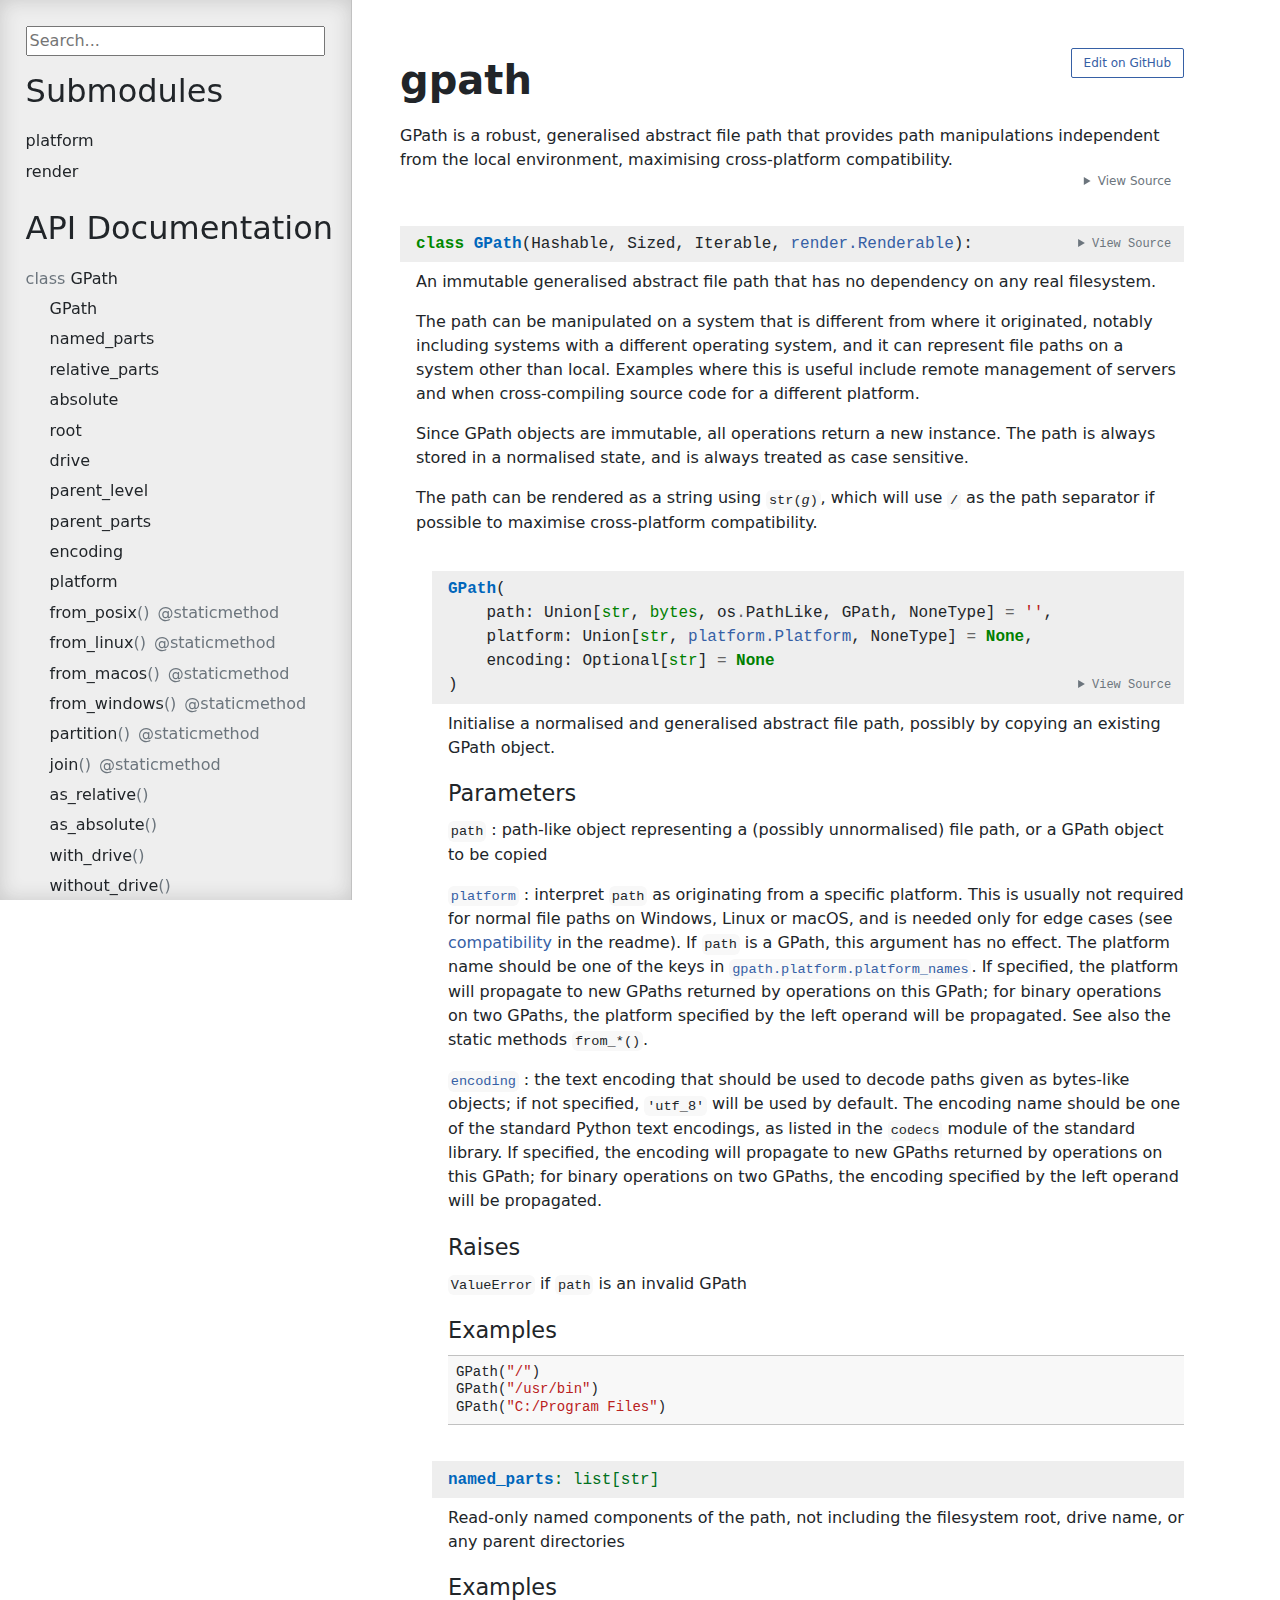
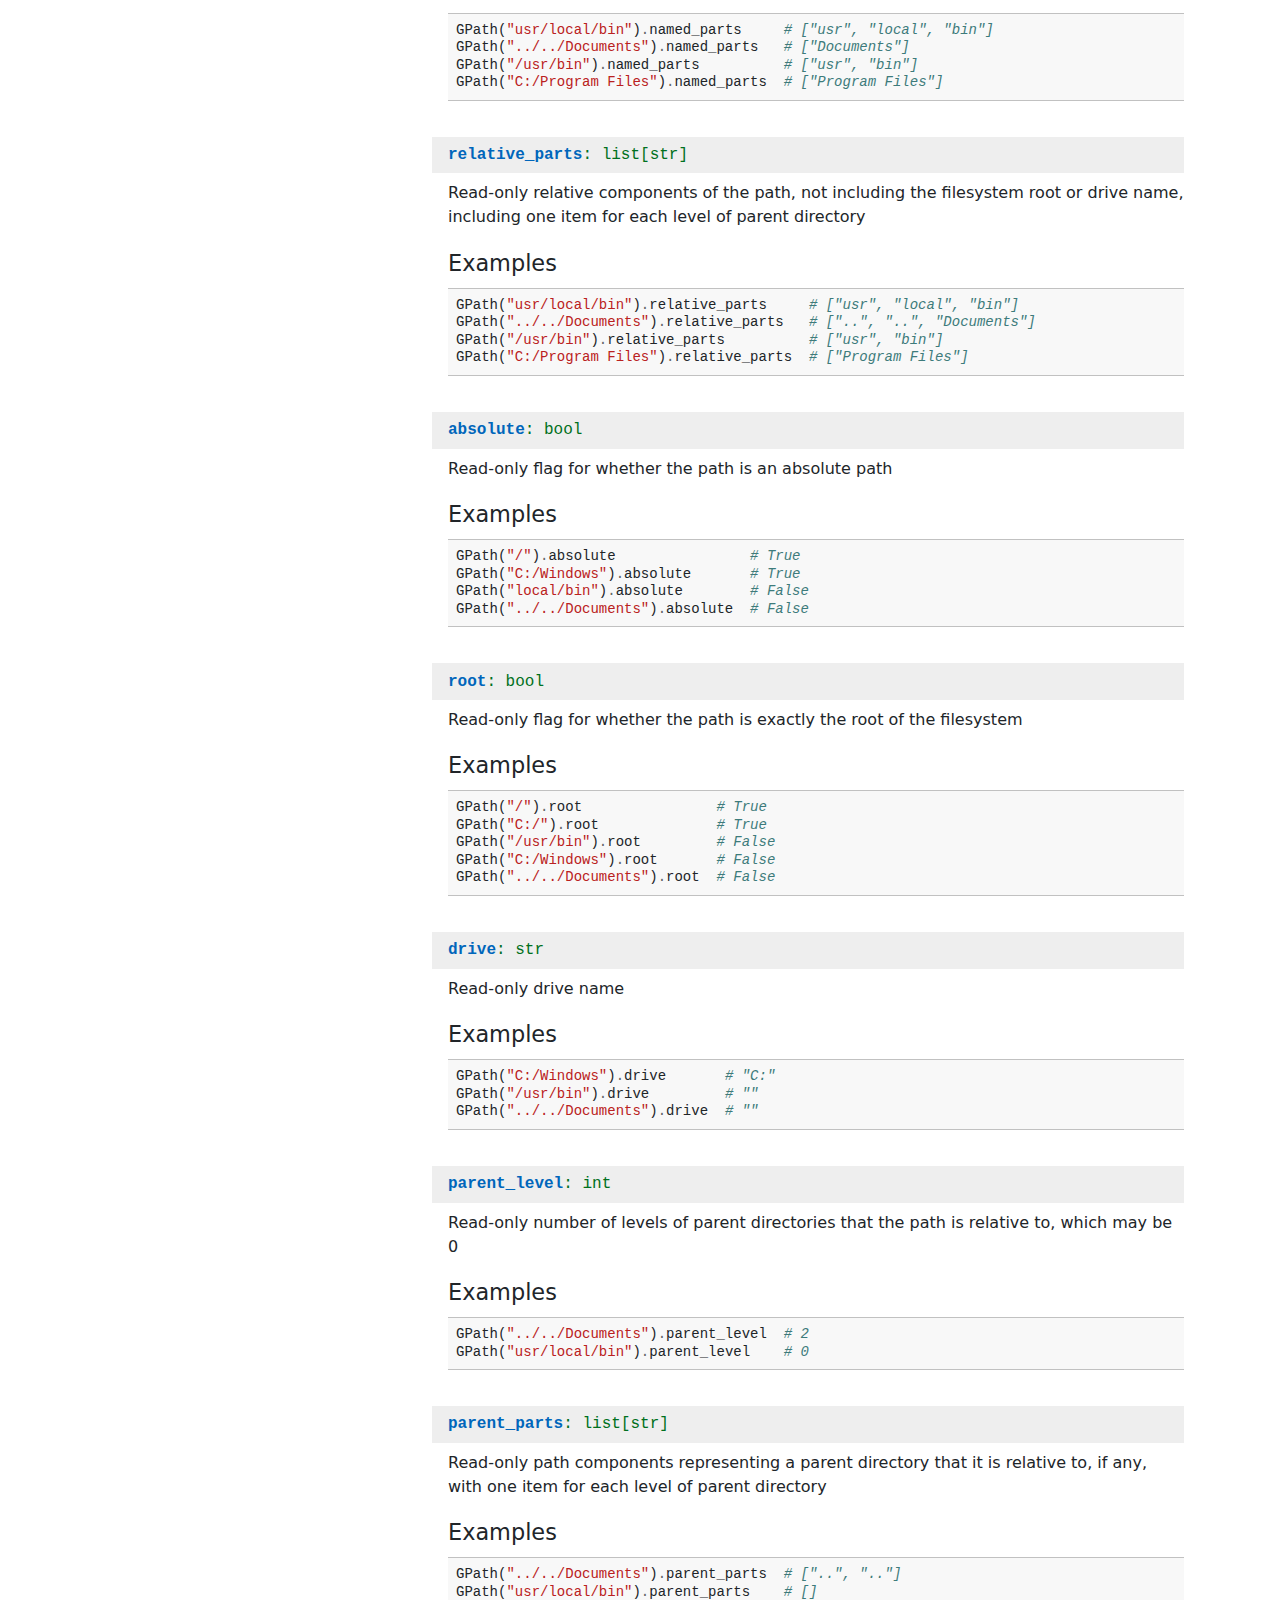
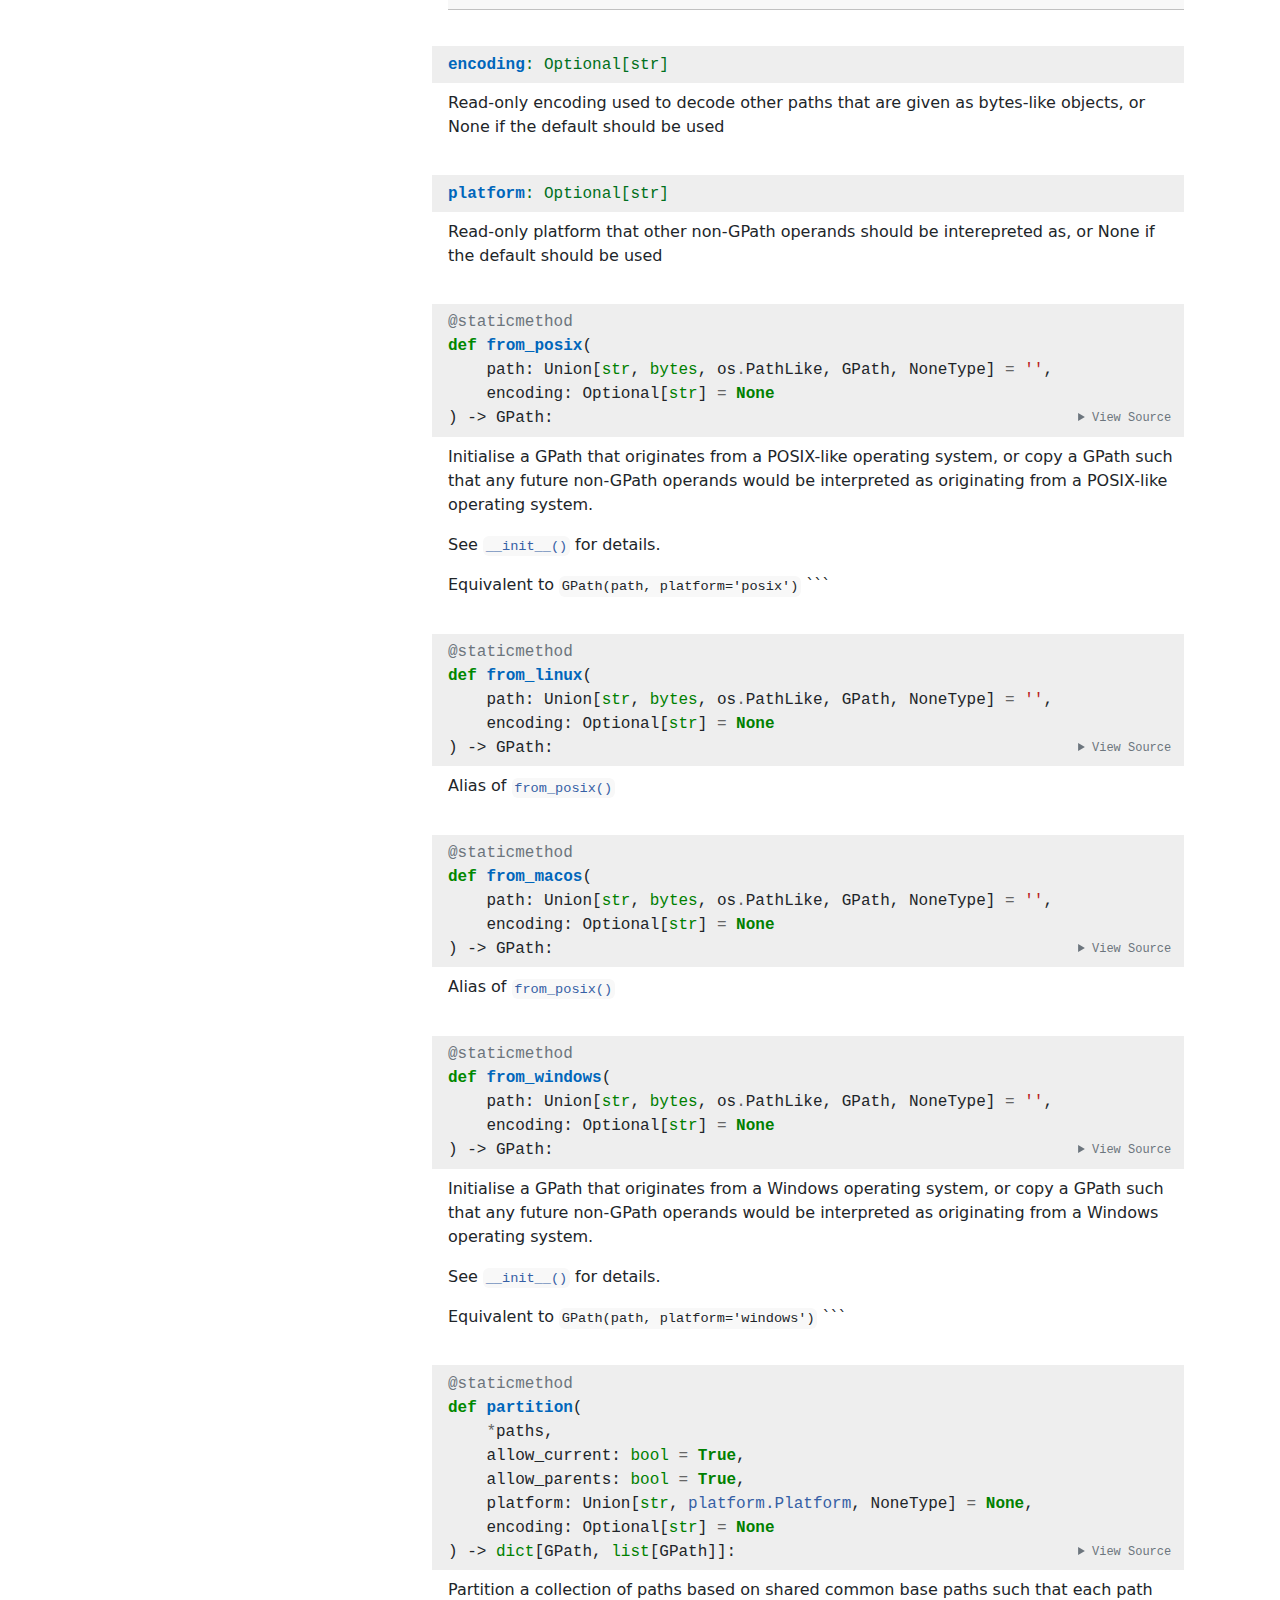
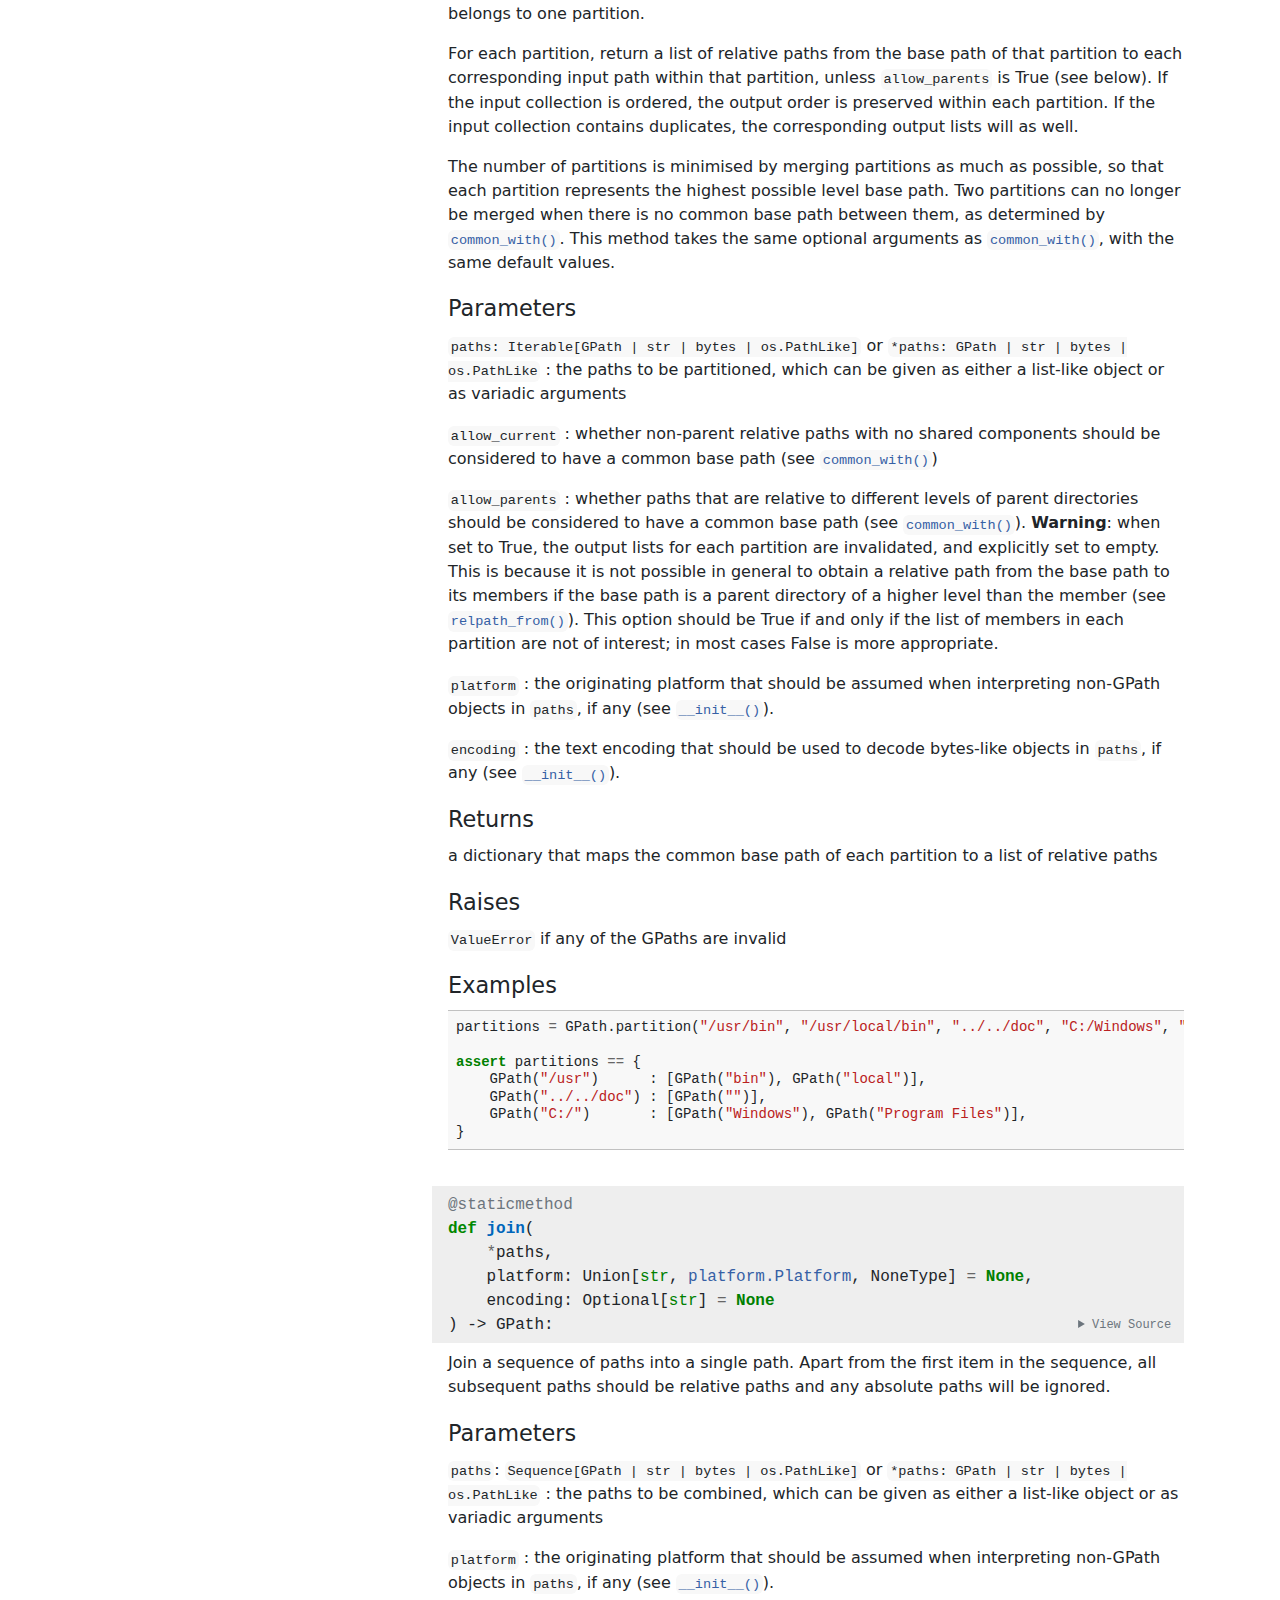
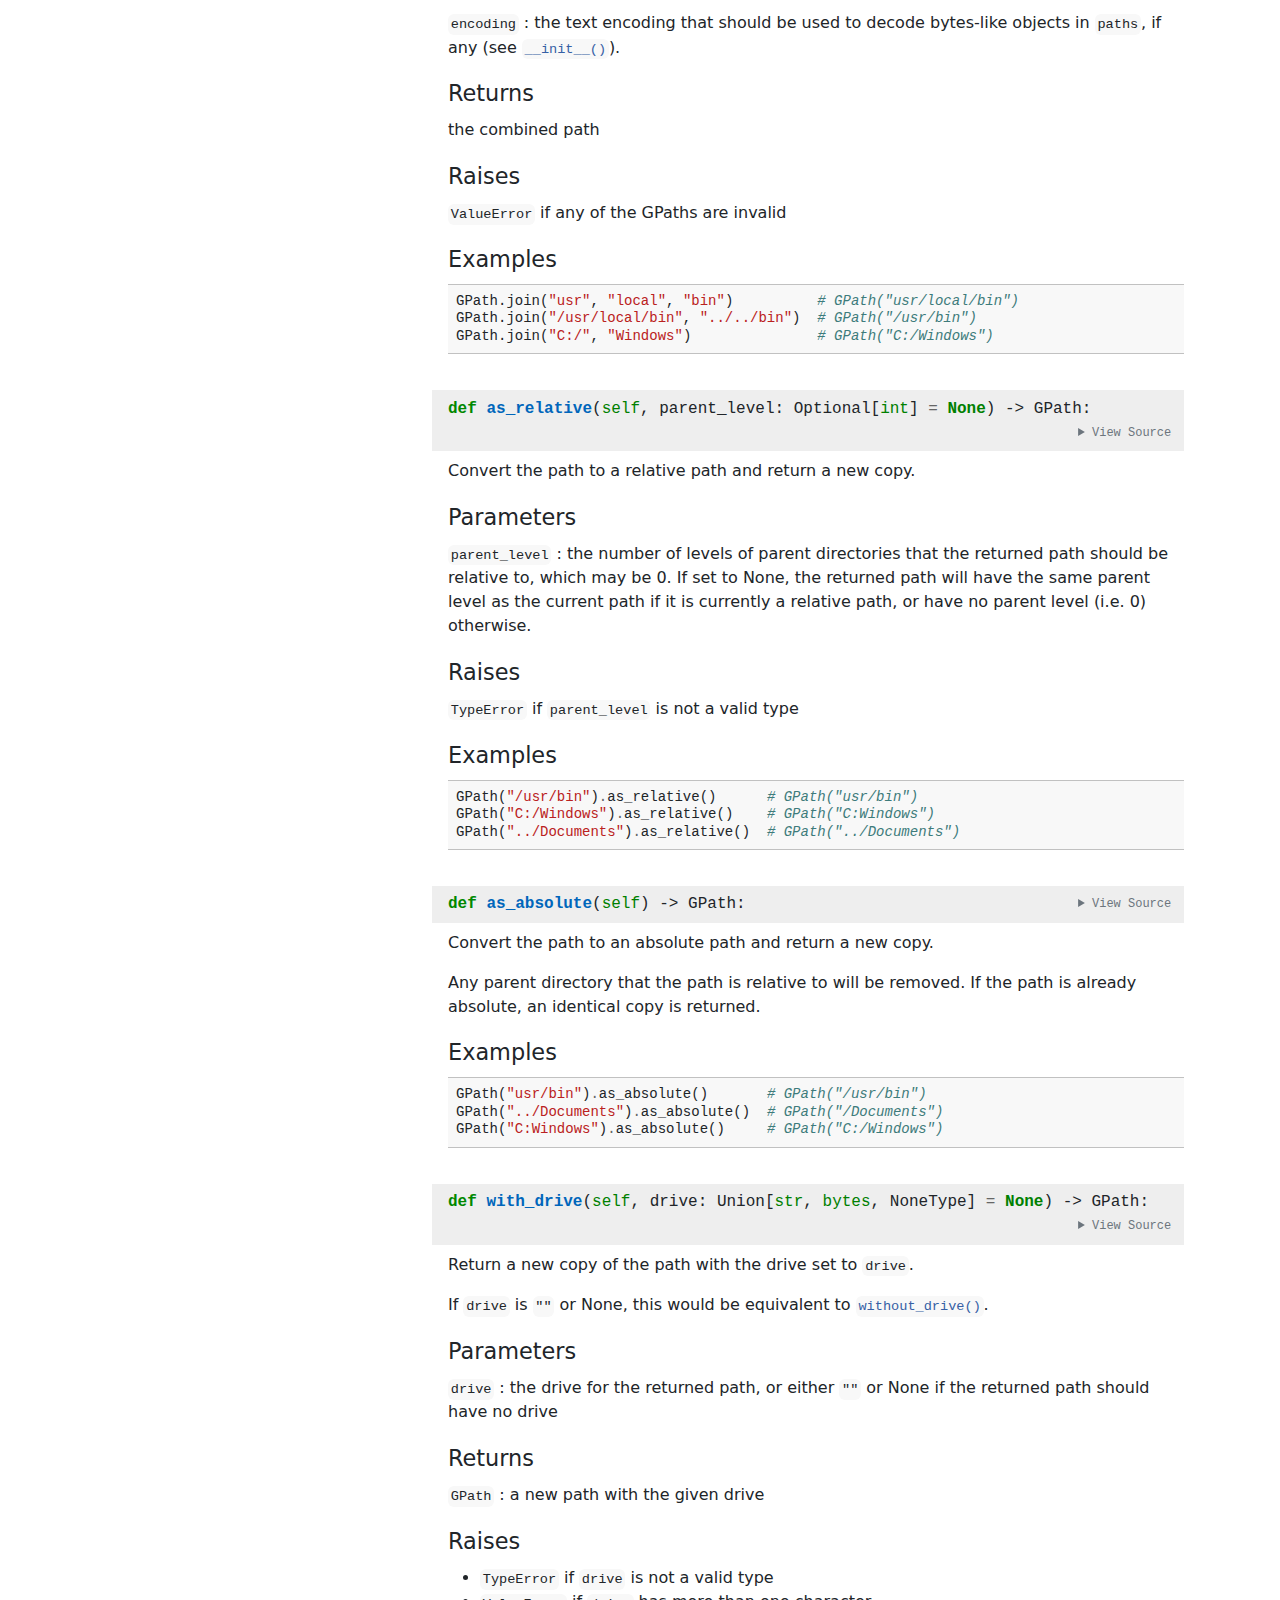
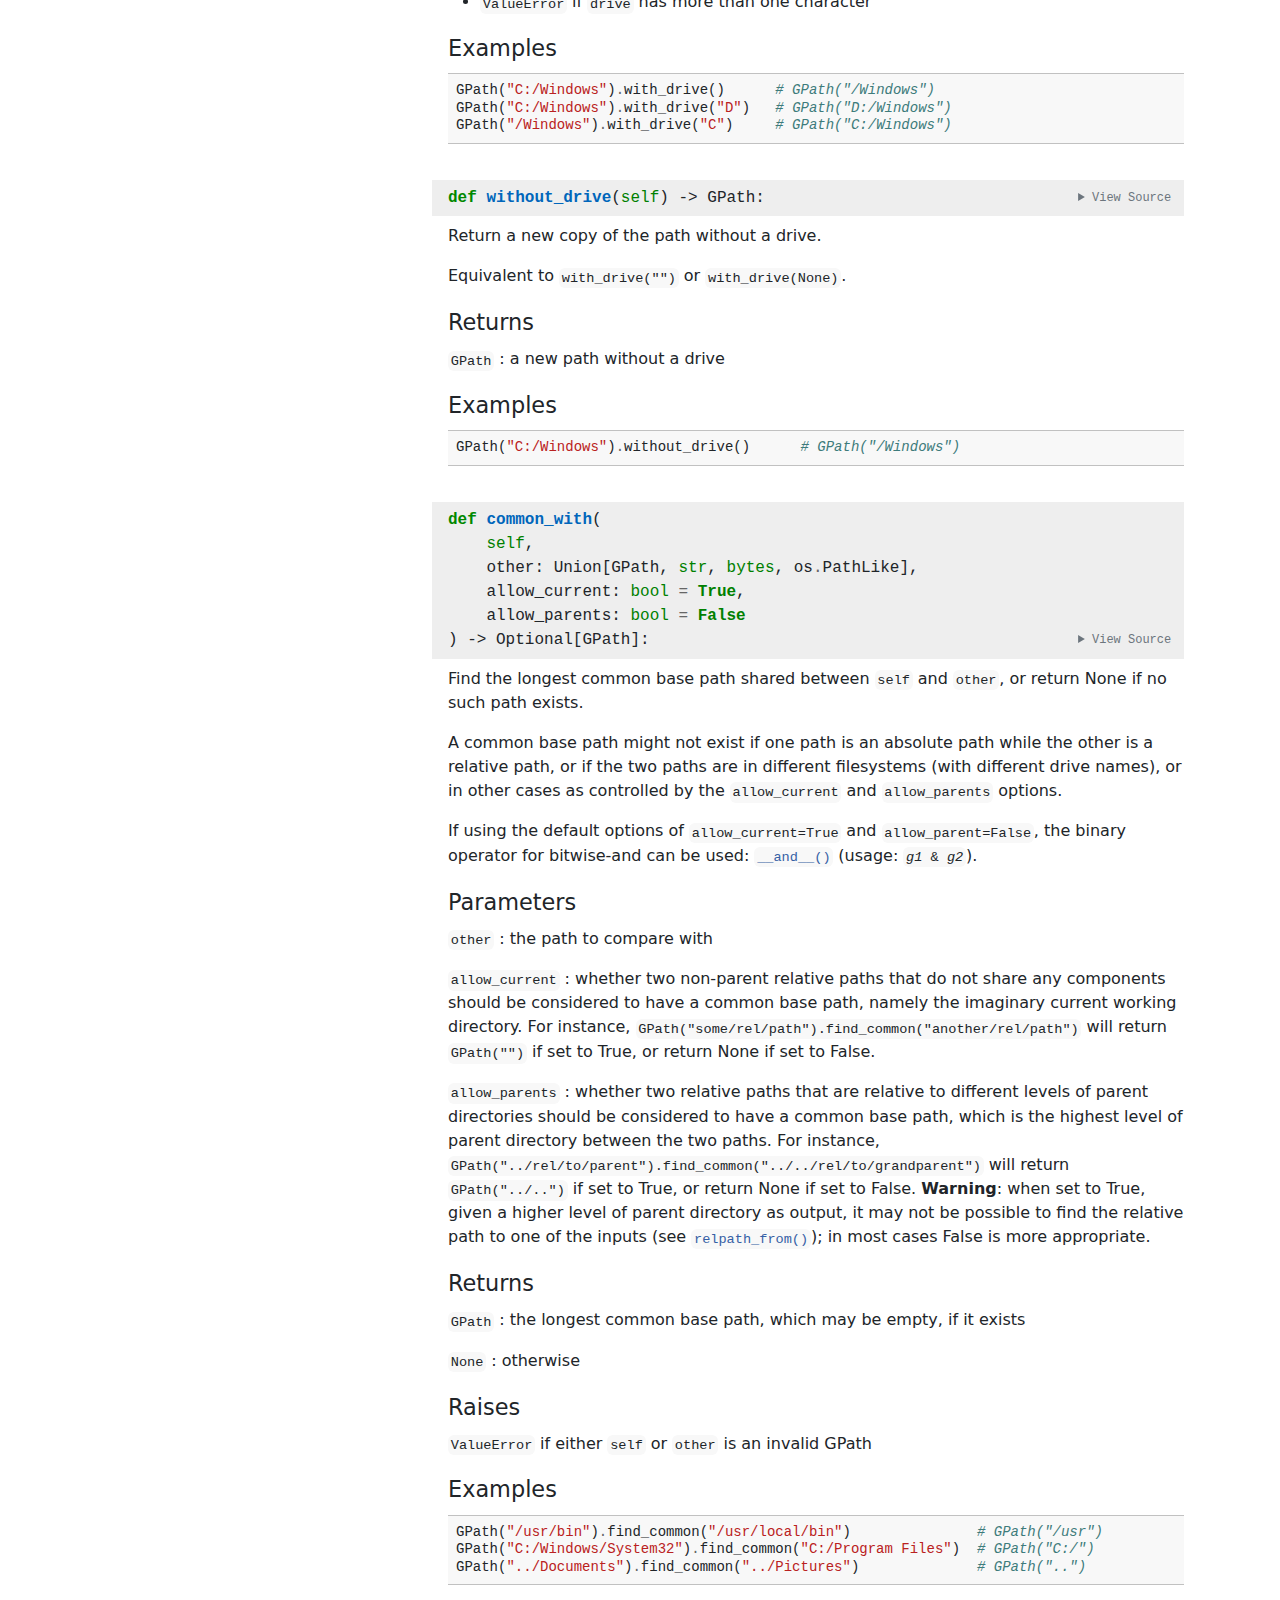
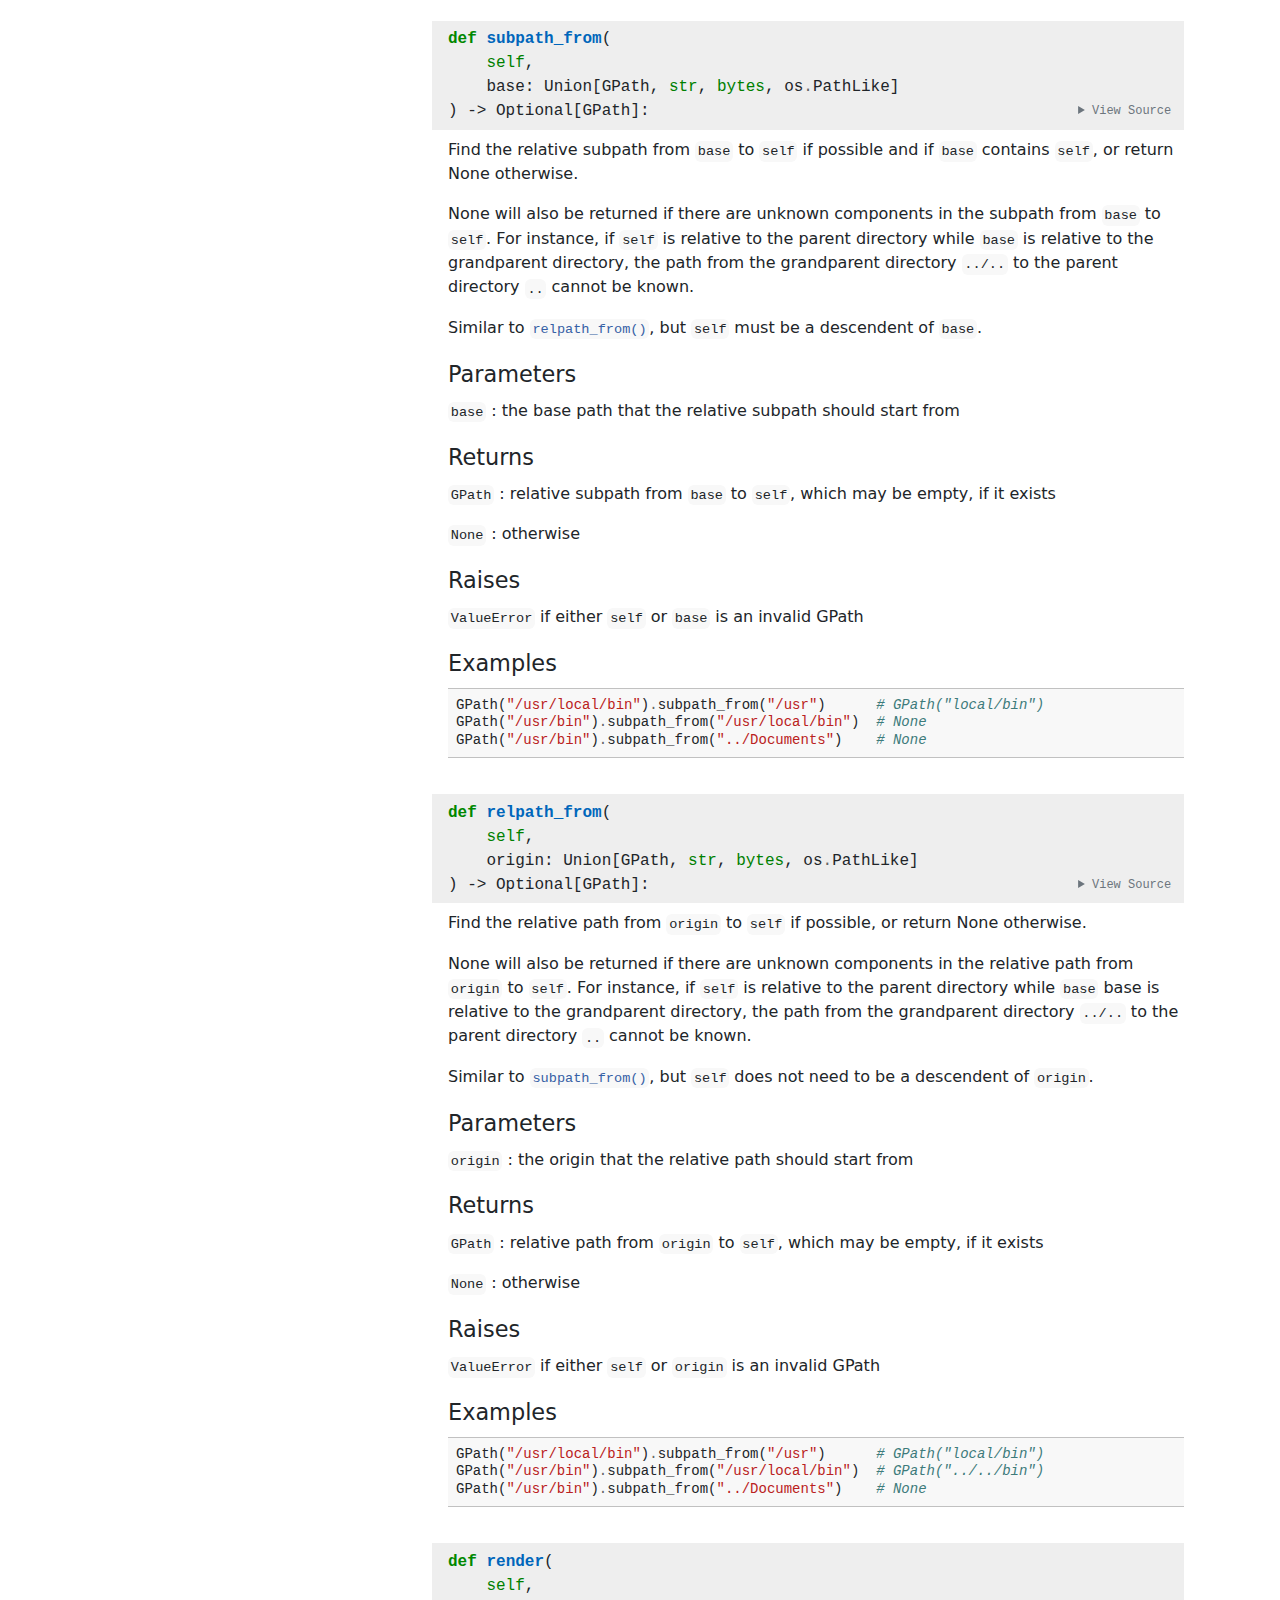
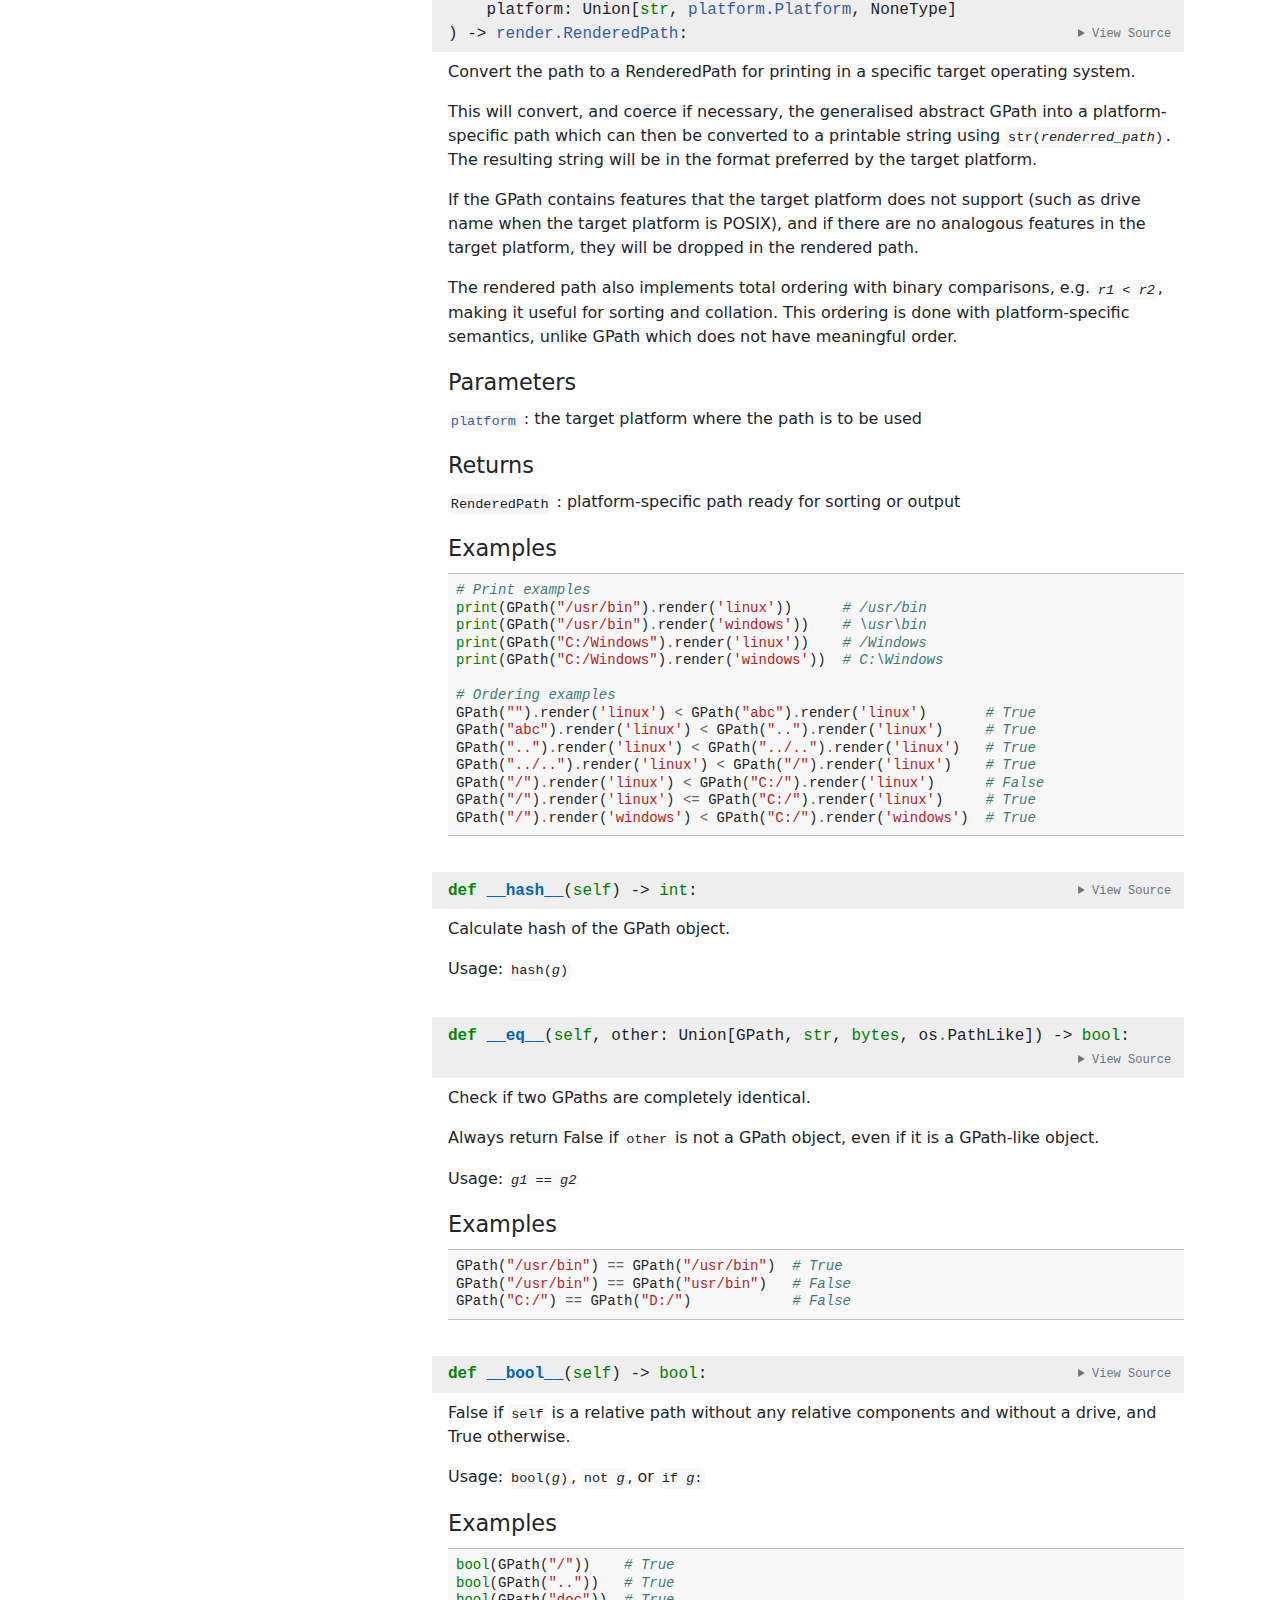
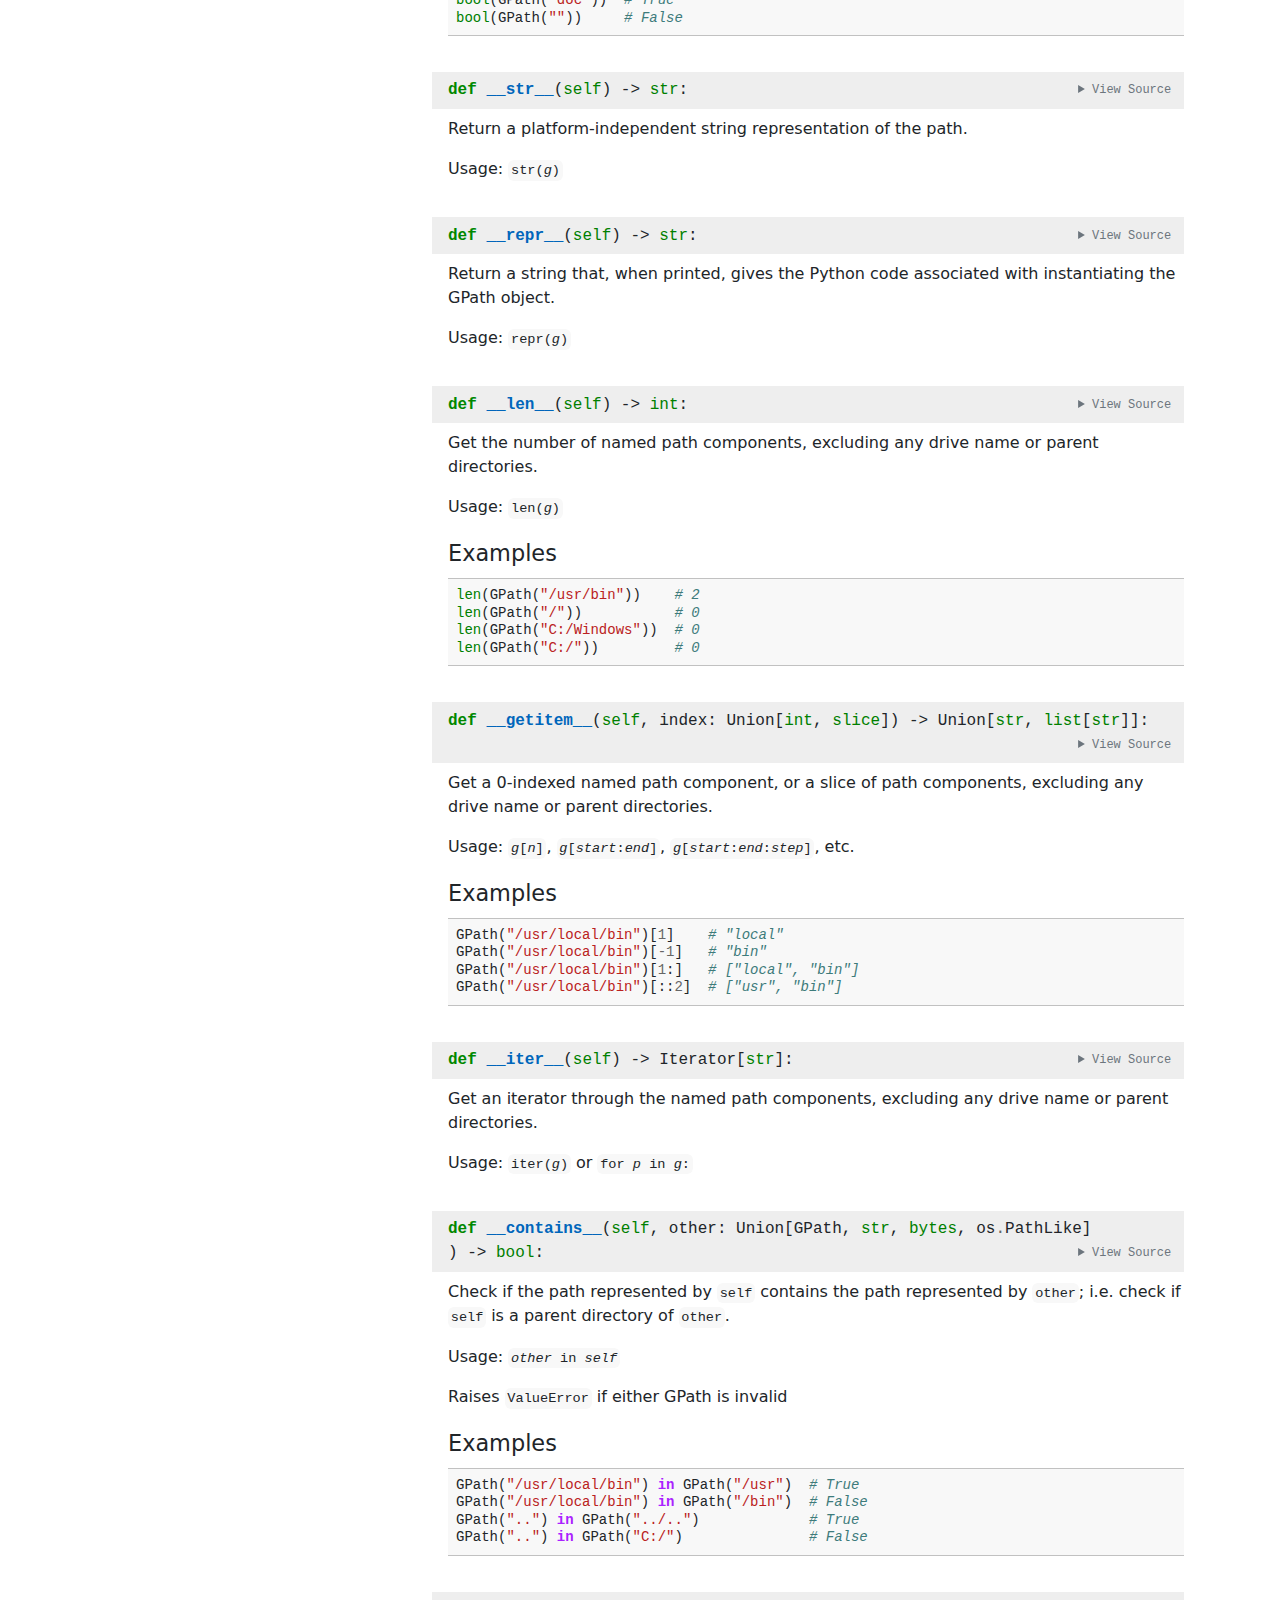
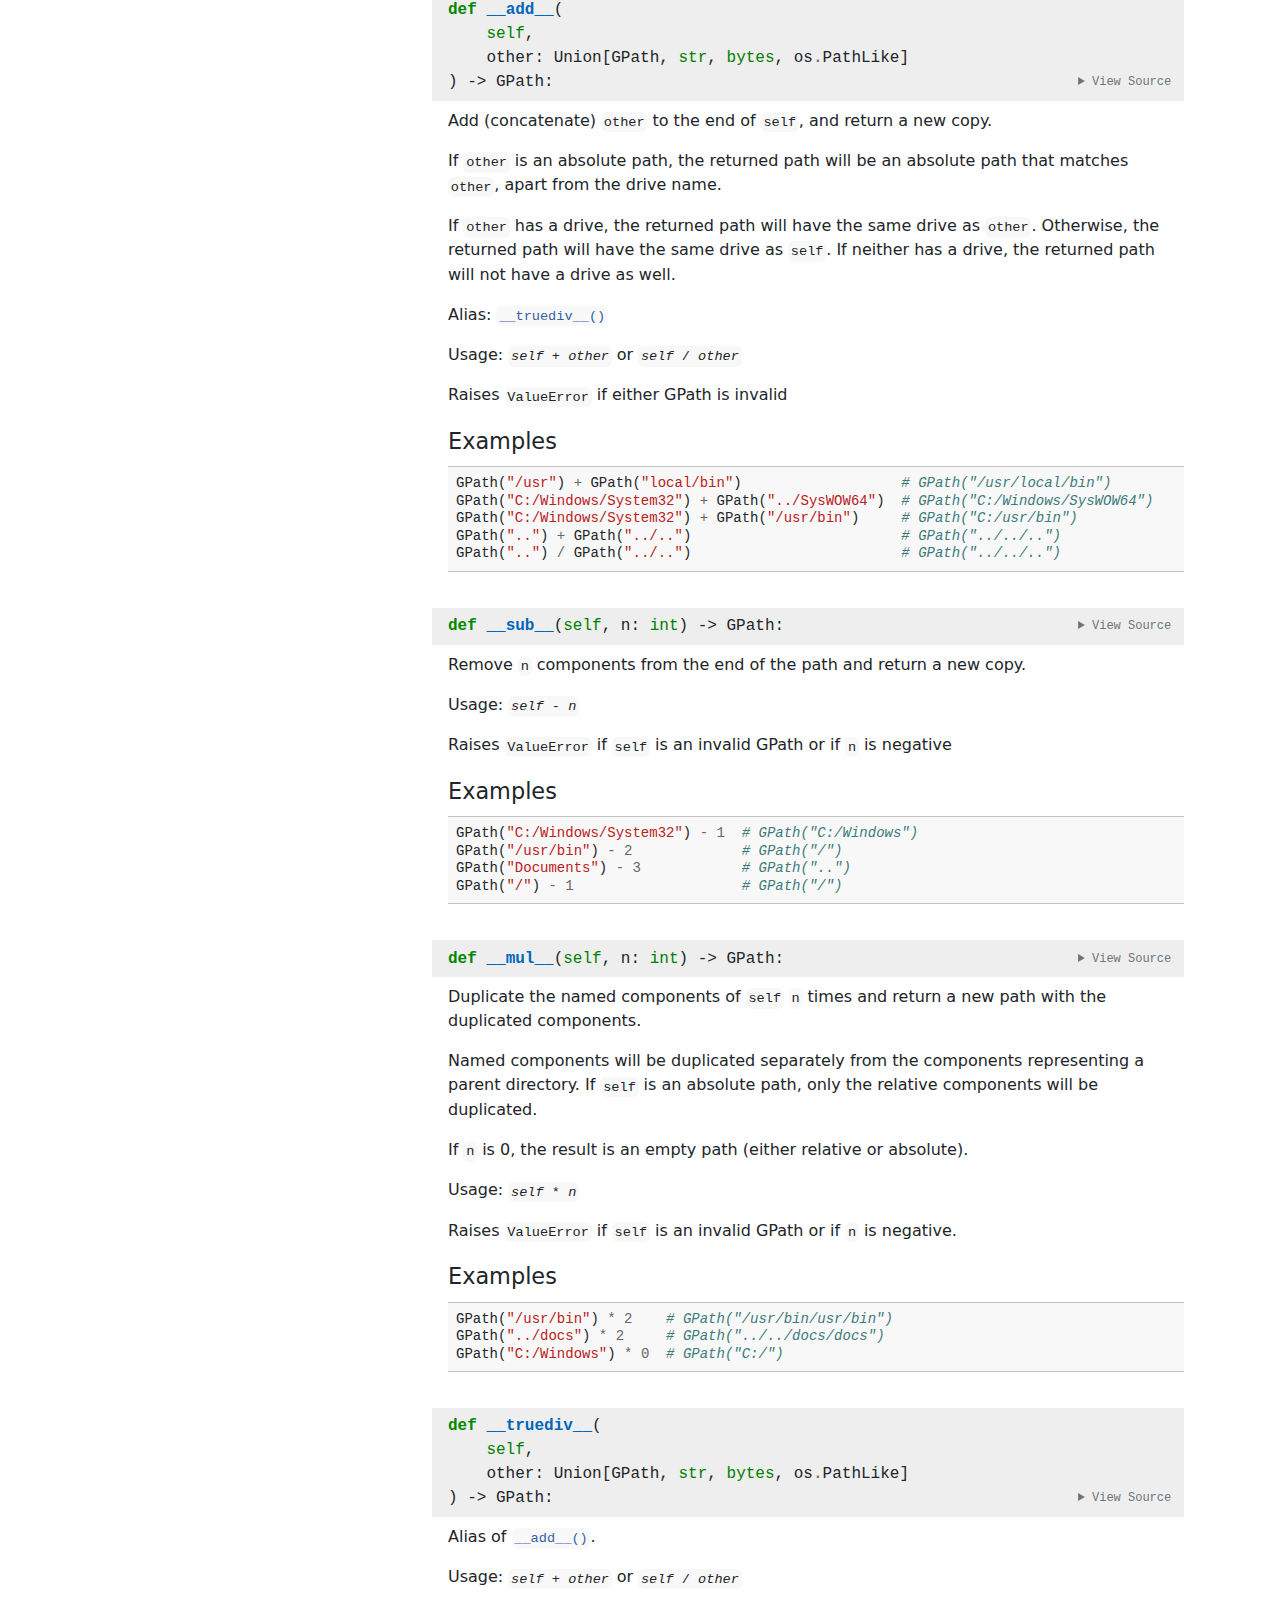
==== commit 567af15b: "Fix docstring for `GPath` and bump version" ====
--- a/docs/html/gpath.html
+++ b/docs/html/gpath.html
@@ -265,7 +265,7 @@
 </span><span id="L-3"><a href="#L-3"><span class="linenos"> 3</span></a><span class="sd">&quot;&quot;&quot;</span>
 </span><span id="L-4"><a href="#L-4"><span class="linenos"> 4</span></a>
 </span><span id="L-5"><a href="#L-5"><span class="linenos"> 5</span></a>
-</span><span id="L-6"><a href="#L-6"><span class="linenos"> 6</span></a><span class="n">__version__</span> <span class="o">=</span> <span class="s1">&#39;0.4.5&#39;</span>
+</span><span id="L-6"><a href="#L-6"><span class="linenos"> 6</span></a><span class="n">__version__</span> <span class="o">=</span> <span class="s1">&#39;0.5.1&#39;</span>
 </span><span id="L-7"><a href="#L-7"><span class="linenos"> 7</span></a>
 </span><span id="L-8"><a href="#L-8"><span class="linenos"> 8</span></a><span class="kn">from</span><span class="w"> </span><span class="nn">.</span><span class="w"> </span><span class="kn">import</span> <span class="n">platform</span><span class="p">,</span> <span class="n">render</span>
 </span><span id="L-9"><a href="#L-9"><span class="linenos"> 9</span></a><span class="kn">from</span><span class="w"> </span><span class="nn">._gpath</span><span class="w"> </span><span class="kn">import</span> <span class="n">GPath</span><span class="p">,</span> <span class="n">GPathLike</span>
@@ -321,15 +321,15 @@
 </span><span id="GPath-112"><a href="#GPath-112"><span class="linenos"> 112</span></a><span class="sd">			`path`</span>
 </span><span id="GPath-113"><a href="#GPath-113"><span class="linenos"> 113</span></a><span class="sd">			: path-like object representing a (possibly unnormalised) file path, or a GPath object to be copied</span>
 </span><span id="GPath-114"><a href="#GPath-114"><span class="linenos"> 114</span></a>
-</span><span id="GPath-115"><a href="#GPath-115"><span class="linenos"> 115</span></a><span class="sd">			`​platform`</span>
-</span><span id="GPath-116"><a href="#GPath-116"><span class="linenos"> 116</span></a><span class="sd">			: interpret `path` as originating from a specific platform. This is usually not required for normal file paths on Windows, Linux or macOS, and is needed only for edge cases (see [compatibility](https://github.com/yushiyangk/gpath#compatibility) in the readme). If `path` is a GPath, this argument has no effect. The platform name should be one of the keys in `gpath.platform.platform_names`. If specified, the platform will propagate to new GPaths returned by operations on this GPath; for binary operations of two GPaths, the platform specified by the left operand will be propagated. See also the `from_*()` static methods.</span>
+</span><span id="GPath-115"><a href="#GPath-115"><span class="linenos"> 115</span></a><span class="sd">			`platform`</span>
+</span><span id="GPath-116"><a href="#GPath-116"><span class="linenos"> 116</span></a><span class="sd">			: interpret `path` as originating from a specific platform. This is usually not required for normal file paths on Windows, Linux or macOS, and is needed only for edge cases (see [compatibility](https://github.com/yushiyangk/gpath#compatibility) in the readme). If `path` is a GPath, this argument has no effect. The platform name should be one of the keys in `gpath.platform.platform_names`. If specified, the platform will propagate to new GPaths returned by operations on this GPath; for binary operations on two GPaths, the platform specified by the left operand will be propagated. See also the static methods `from_*()`.</span>
 </span><span id="GPath-117"><a href="#GPath-117"><span class="linenos"> 117</span></a>
-</span><span id="GPath-118"><a href="#GPath-118"><span class="linenos"> 118</span></a><span class="sd">			`​encoding`</span>
-</span><span id="GPath-119"><a href="#GPath-119"><span class="linenos"> 119</span></a><span class="sd">			: the text encoding that should be used to decode paths given as bytes-like objects; if not specified, `&#39;utf_8&#39;` will be used by default. The encoding name should be one of the standard Python text encodings, as listed in the `codecs` module of the standard library. If specified, the encoding will propagate to new GPaths returned by operations on this GPath; for binary operations of two GPaths, the encoding specified by the left operand will be propagated.</span>
+</span><span id="GPath-118"><a href="#GPath-118"><span class="linenos"> 118</span></a><span class="sd">			`encoding`</span>
+</span><span id="GPath-119"><a href="#GPath-119"><span class="linenos"> 119</span></a><span class="sd">			: the text encoding that should be used to decode paths given as bytes-like objects; if not specified, `&#39;utf_8&#39;` will be used by default. The encoding name should be one of the standard Python text encodings, as listed in the `codecs` module of the standard library. If specified, the encoding will propagate to new GPaths returned by operations on this GPath; for binary operations on two GPaths, the encoding specified by the left operand will be propagated.</span>
 </span><span id="GPath-120"><a href="#GPath-120"><span class="linenos"> 120</span></a>
 </span><span id="GPath-121"><a href="#GPath-121"><span class="linenos"> 121</span></a><span class="sd">			Raises</span>
 </span><span id="GPath-122"><a href="#GPath-122"><span class="linenos"> 122</span></a><span class="sd">			------</span>
-</span><span id="GPath-123"><a href="#GPath-123"><span class="linenos"> 123</span></a><span class="sd">			`ValueError` if `other` is an invalid GPath</span>
+</span><span id="GPath-123"><a href="#GPath-123"><span class="linenos"> 123</span></a><span class="sd">			`ValueError` if `path` is an invalid GPath</span>
 </span><span id="GPath-124"><a href="#GPath-124"><span class="linenos"> 124</span></a>
 </span><span id="GPath-125"><a href="#GPath-125"><span class="linenos"> 125</span></a><span class="sd">			Examples</span>
 </span><span id="GPath-126"><a href="#GPath-126"><span class="linenos"> 126</span></a><span class="sd">			--------</span>
@@ -345,8 +345,8 @@
 </span><span id="GPath-136"><a href="#GPath-136"><span class="linenos"> 136</span></a>		<span class="bp">self</span><span class="o">.</span><span class="n">_drive</span><span class="p">:</span> <span class="nb">str</span> <span class="o">=</span> <span class="s2">&quot;&quot;</span>
 </span><span id="GPath-137"><a href="#GPath-137"><span class="linenos"> 137</span></a>		<span class="bp">self</span><span class="o">.</span><span class="n">_parent_level</span><span class="p">:</span> <span class="nb">int</span> <span class="o">=</span> <span class="mi">0</span>
 </span><span id="GPath-138"><a href="#GPath-138"><span class="linenos"> 138</span></a>
-</span><span id="GPath-139"><a href="#GPath-139"><span class="linenos"> 139</span></a>		<span class="bp">self</span><span class="o">.</span><span class="n">_platform</span><span class="p">:</span> <span class="n">Optional</span><span class="p">[</span><span class="n">Platform</span><span class="p">]</span> <span class="o">=</span> <span class="n">Platform</span><span class="o">.</span><span class="n">from_str</span><span class="p">(</span><span class="n">platform</span><span class="p">)</span> <span class="k">if</span> <span class="nb">isinstance</span><span class="p">(</span><span class="n">platform</span><span class="p">,</span> <span class="nb">str</span><span class="p">)</span> <span class="k">else</span> <span class="n">platform</span>
-</span><span id="GPath-140"><a href="#GPath-140"><span class="linenos"> 140</span></a>		<span class="bp">self</span><span class="o">.</span><span class="n">_encoding</span><span class="p">:</span> <span class="n">Optional</span><span class="p">[</span><span class="nb">str</span><span class="p">]</span> <span class="o">=</span> <span class="n">encoding</span>
+</span><span id="GPath-139"><a href="#GPath-139"><span class="linenos"> 139</span></a>		<span class="bp">self</span><span class="o">.</span><span class="n">_platform</span><span class="p">:</span> <span class="n">Union</span><span class="p">[</span><span class="n">Platform</span><span class="p">,</span> <span class="kc">None</span><span class="p">]</span> <span class="o">=</span> <span class="n">Platform</span><span class="o">.</span><span class="n">from_str</span><span class="p">(</span><span class="n">platform</span><span class="p">)</span> <span class="k">if</span> <span class="nb">isinstance</span><span class="p">(</span><span class="n">platform</span><span class="p">,</span> <span class="nb">str</span><span class="p">)</span> <span class="k">else</span> <span class="n">platform</span>
+</span><span id="GPath-140"><a href="#GPath-140"><span class="linenos"> 140</span></a>		<span class="bp">self</span><span class="o">.</span><span class="n">_encoding</span><span class="p">:</span> <span class="n">Union</span><span class="p">[</span><span class="nb">str</span><span class="p">,</span> <span class="kc">None</span><span class="p">]</span> <span class="o">=</span> <span class="n">encoding</span>
 </span><span id="GPath-141"><a href="#GPath-141"><span class="linenos"> 141</span></a>
 </span><span id="GPath-142"><a href="#GPath-142"><span class="linenos"> 142</span></a>		<span class="k">if</span> <span class="nb">isinstance</span><span class="p">(</span><span class="n">path</span><span class="p">,</span> <span class="n">GPath</span><span class="p">):</span>
 </span><span id="GPath-143"><a href="#GPath-143"><span class="linenos"> 143</span></a>			<span class="n">path</span><span class="o">.</span><span class="n">_validate</span><span class="p">()</span>
@@ -370,7 +370,7 @@
 </span><span id="GPath-161"><a href="#GPath-161"><span class="linenos"> 161</span></a>			<span class="k">else</span><span class="p">:</span>
 </span><span id="GPath-162"><a href="#GPath-162"><span class="linenos"> 162</span></a>				<span class="n">path</span> <span class="o">=</span> <span class="n">path</span><span class="o">.</span><span class="n">decode</span><span class="p">(</span><span class="bp">self</span><span class="o">.</span><span class="n">_encoding</span><span class="p">)</span>
 </span><span id="GPath-163"><a href="#GPath-163"><span class="linenos"> 163</span></a>
-</span><span id="GPath-164"><a href="#GPath-164"><span class="linenos"> 164</span></a>		<span class="c1"># path is a str</span>
+</span><span id="GPath-164"><a href="#GPath-164"><span class="linenos"> 164</span></a>		<span class="n">path</span> <span class="o">=</span> <span class="n">cast</span><span class="p">(</span><span class="nb">str</span><span class="p">,</span> <span class="n">path</span><span class="p">)</span>
 </span><span id="GPath-165"><a href="#GPath-165"><span class="linenos"> 165</span></a>
 </span><span id="GPath-166"><a href="#GPath-166"><span class="linenos"> 166</span></a>		<span class="k">if</span> <span class="bp">self</span><span class="o">.</span><span class="n">_platform</span> <span class="ow">is</span> <span class="kc">None</span><span class="p">:</span>
 </span><span id="GPath-167"><a href="#GPath-167"><span class="linenos"> 167</span></a>			<span class="n">platform</span> <span class="o">=</span> <span class="n">Platform</span><span class="o">.</span><span class="n">GENERIC</span>
@@ -1142,7 +1142,7 @@
 </span><span id="GPath-933"><a href="#GPath-933"><span class="linenos"> 933</span></a>		<span class="k">return</span> <span class="nb">hash</span><span class="p">(</span><span class="bp">self</span><span class="o">.</span><span class="n">_tuple</span><span class="p">)</span>
 </span><span id="GPath-934"><a href="#GPath-934"><span class="linenos"> 934</span></a>
 </span><span id="GPath-935"><a href="#GPath-935"><span class="linenos"> 935</span></a>
-</span><span id="GPath-936"><a href="#GPath-936"><span class="linenos"> 936</span></a>	<span class="k">def</span><span class="w"> </span><span class="fm">__eq__</span><span class="p">(</span><span class="bp">self</span><span class="p">,</span> <span class="n">other</span><span class="p">:</span> <span class="n">GPathLike</span><span class="p">)</span> <span class="o">-&gt;</span> <span class="nb">bool</span><span class="p">:</span>
+</span><span id="GPath-936"><a href="#GPath-936"><span class="linenos"> 936</span></a>	<span class="k">def</span><span class="w"> </span><span class="fm">__eq__</span><span class="p">(</span><span class="bp">self</span><span class="p">,</span> <span class="n">other</span><span class="p">:</span> <span class="n">GPathLike</span><span class="p">)</span> <span class="o">-&gt;</span> <span class="nb">bool</span><span class="p">:</span>  <span class="c1"># type: ignore</span>
 </span><span id="GPath-937"><a href="#GPath-937"><span class="linenos"> 937</span></a><span class="w">		</span><span class="sd">&quot;&quot;&quot;</span>
 </span><span id="GPath-938"><a href="#GPath-938"><span class="linenos"> 938</span></a><span class="sd">			Check if two GPaths are completely identical.</span>
 </span><span id="GPath-939"><a href="#GPath-939"><span class="linenos"> 939</span></a>
@@ -1530,15 +1530,15 @@
 </span><span id="GPath.__init__-112"><a href="#GPath.__init__-112"><span class="linenos">112</span></a><span class="sd">			`path`</span>
 </span><span id="GPath.__init__-113"><a href="#GPath.__init__-113"><span class="linenos">113</span></a><span class="sd">			: path-like object representing a (possibly unnormalised) file path, or a GPath object to be copied</span>
 </span><span id="GPath.__init__-114"><a href="#GPath.__init__-114"><span class="linenos">114</span></a>
-</span><span id="GPath.__init__-115"><a href="#GPath.__init__-115"><span class="linenos">115</span></a><span class="sd">			`​platform`</span>
-</span><span id="GPath.__init__-116"><a href="#GPath.__init__-116"><span class="linenos">116</span></a><span class="sd">			: interpret `path` as originating from a specific platform. This is usually not required for normal file paths on Windows, Linux or macOS, and is needed only for edge cases (see [compatibility](https://github.com/yushiyangk/gpath#compatibility) in the readme). If `path` is a GPath, this argument has no effect. The platform name should be one of the keys in `gpath.platform.platform_names`. If specified, the platform will propagate to new GPaths returned by operations on this GPath; for binary operations of two GPaths, the platform specified by the left operand will be propagated. See also the `from_*()` static methods.</span>
+</span><span id="GPath.__init__-115"><a href="#GPath.__init__-115"><span class="linenos">115</span></a><span class="sd">			`platform`</span>
+</span><span id="GPath.__init__-116"><a href="#GPath.__init__-116"><span class="linenos">116</span></a><span class="sd">			: interpret `path` as originating from a specific platform. This is usually not required for normal file paths on Windows, Linux or macOS, and is needed only for edge cases (see [compatibility](https://github.com/yushiyangk/gpath#compatibility) in the readme). If `path` is a GPath, this argument has no effect. The platform name should be one of the keys in `gpath.platform.platform_names`. If specified, the platform will propagate to new GPaths returned by operations on this GPath; for binary operations on two GPaths, the platform specified by the left operand will be propagated. See also the static methods `from_*()`.</span>
 </span><span id="GPath.__init__-117"><a href="#GPath.__init__-117"><span class="linenos">117</span></a>
-</span><span id="GPath.__init__-118"><a href="#GPath.__init__-118"><span class="linenos">118</span></a><span class="sd">			`​encoding`</span>
-</span><span id="GPath.__init__-119"><a href="#GPath.__init__-119"><span class="linenos">119</span></a><span class="sd">			: the text encoding that should be used to decode paths given as bytes-like objects; if not specified, `&#39;utf_8&#39;` will be used by default. The encoding name should be one of the standard Python text encodings, as listed in the `codecs` module of the standard library. If specified, the encoding will propagate to new GPaths returned by operations on this GPath; for binary operations of two GPaths, the encoding specified by the left operand will be propagated.</span>
+</span><span id="GPath.__init__-118"><a href="#GPath.__init__-118"><span class="linenos">118</span></a><span class="sd">			`encoding`</span>
+</span><span id="GPath.__init__-119"><a href="#GPath.__init__-119"><span class="linenos">119</span></a><span class="sd">			: the text encoding that should be used to decode paths given as bytes-like objects; if not specified, `&#39;utf_8&#39;` will be used by default. The encoding name should be one of the standard Python text encodings, as listed in the `codecs` module of the standard library. If specified, the encoding will propagate to new GPaths returned by operations on this GPath; for binary operations on two GPaths, the encoding specified by the left operand will be propagated.</span>
 </span><span id="GPath.__init__-120"><a href="#GPath.__init__-120"><span class="linenos">120</span></a>
 </span><span id="GPath.__init__-121"><a href="#GPath.__init__-121"><span class="linenos">121</span></a><span class="sd">			Raises</span>
 </span><span id="GPath.__init__-122"><a href="#GPath.__init__-122"><span class="linenos">122</span></a><span class="sd">			------</span>
-</span><span id="GPath.__init__-123"><a href="#GPath.__init__-123"><span class="linenos">123</span></a><span class="sd">			`ValueError` if `other` is an invalid GPath</span>
+</span><span id="GPath.__init__-123"><a href="#GPath.__init__-123"><span class="linenos">123</span></a><span class="sd">			`ValueError` if `path` is an invalid GPath</span>
 </span><span id="GPath.__init__-124"><a href="#GPath.__init__-124"><span class="linenos">124</span></a>
 </span><span id="GPath.__init__-125"><a href="#GPath.__init__-125"><span class="linenos">125</span></a><span class="sd">			Examples</span>
 </span><span id="GPath.__init__-126"><a href="#GPath.__init__-126"><span class="linenos">126</span></a><span class="sd">			--------</span>
@@ -1554,8 +1554,8 @@
 </span><span id="GPath.__init__-136"><a href="#GPath.__init__-136"><span class="linenos">136</span></a>		<span class="bp">self</span><span class="o">.</span><span class="n">_drive</span><span class="p">:</span> <span class="nb">str</span> <span class="o">=</span> <span class="s2">&quot;&quot;</span>
 </span><span id="GPath.__init__-137"><a href="#GPath.__init__-137"><span class="linenos">137</span></a>		<span class="bp">self</span><span class="o">.</span><span class="n">_parent_level</span><span class="p">:</span> <span class="nb">int</span> <span class="o">=</span> <span class="mi">0</span>
 </span><span id="GPath.__init__-138"><a href="#GPath.__init__-138"><span class="linenos">138</span></a>
-</span><span id="GPath.__init__-139"><a href="#GPath.__init__-139"><span class="linenos">139</span></a>		<span class="bp">self</span><span class="o">.</span><span class="n">_platform</span><span class="p">:</span> <span class="n">Optional</span><span class="p">[</span><span class="n">Platform</span><span class="p">]</span> <span class="o">=</span> <span class="n">Platform</span><span class="o">.</span><span class="n">from_str</span><span class="p">(</span><span class="n">platform</span><span class="p">)</span> <span class="k">if</span> <span class="nb">isinstance</span><span class="p">(</span><span class="n">platform</span><span class="p">,</span> <span class="nb">str</span><span class="p">)</span> <span class="k">else</span> <span class="n">platform</span>
-</span><span id="GPath.__init__-140"><a href="#GPath.__init__-140"><span class="linenos">140</span></a>		<span class="bp">self</span><span class="o">.</span><span class="n">_encoding</span><span class="p">:</span> <span class="n">Optional</span><span class="p">[</span><span class="nb">str</span><span class="p">]</span> <span class="o">=</span> <span class="n">encoding</span>
+</span><span id="GPath.__init__-139"><a href="#GPath.__init__-139"><span class="linenos">139</span></a>		<span class="bp">self</span><span class="o">.</span><span class="n">_platform</span><span class="p">:</span> <span class="n">Union</span><span class="p">[</span><span class="n">Platform</span><span class="p">,</span> <span class="kc">None</span><span class="p">]</span> <span class="o">=</span> <span class="n">Platform</span><span class="o">.</span><span class="n">from_str</span><span class="p">(</span><span class="n">platform</span><span class="p">)</span> <span class="k">if</span> <span class="nb">isinstance</span><span class="p">(</span><span class="n">platform</span><span class="p">,</span> <span class="nb">str</span><span class="p">)</span> <span class="k">else</span> <span class="n">platform</span>
+</span><span id="GPath.__init__-140"><a href="#GPath.__init__-140"><span class="linenos">140</span></a>		<span class="bp">self</span><span class="o">.</span><span class="n">_encoding</span><span class="p">:</span> <span class="n">Union</span><span class="p">[</span><span class="nb">str</span><span class="p">,</span> <span class="kc">None</span><span class="p">]</span> <span class="o">=</span> <span class="n">encoding</span>
 </span><span id="GPath.__init__-141"><a href="#GPath.__init__-141"><span class="linenos">141</span></a>
 </span><span id="GPath.__init__-142"><a href="#GPath.__init__-142"><span class="linenos">142</span></a>		<span class="k">if</span> <span class="nb">isinstance</span><span class="p">(</span><span class="n">path</span><span class="p">,</span> <span class="n">GPath</span><span class="p">):</span>
 </span><span id="GPath.__init__-143"><a href="#GPath.__init__-143"><span class="linenos">143</span></a>			<span class="n">path</span><span class="o">.</span><span class="n">_validate</span><span class="p">()</span>
@@ -1579,7 +1579,7 @@
 </span><span id="GPath.__init__-161"><a href="#GPath.__init__-161"><span class="linenos">161</span></a>			<span class="k">else</span><span class="p">:</span>
 </span><span id="GPath.__init__-162"><a href="#GPath.__init__-162"><span class="linenos">162</span></a>				<span class="n">path</span> <span class="o">=</span> <span class="n">path</span><span class="o">.</span><span class="n">decode</span><span class="p">(</span><span class="bp">self</span><span class="o">.</span><span class="n">_encoding</span><span class="p">)</span>
 </span><span id="GPath.__init__-163"><a href="#GPath.__init__-163"><span class="linenos">163</span></a>
-</span><span id="GPath.__init__-164"><a href="#GPath.__init__-164"><span class="linenos">164</span></a>		<span class="c1"># path is a str</span>
+</span><span id="GPath.__init__-164"><a href="#GPath.__init__-164"><span class="linenos">164</span></a>		<span class="n">path</span> <span class="o">=</span> <span class="n">cast</span><span class="p">(</span><span class="nb">str</span><span class="p">,</span> <span class="n">path</span><span class="p">)</span>
 </span><span id="GPath.__init__-165"><a href="#GPath.__init__-165"><span class="linenos">165</span></a>
 </span><span id="GPath.__init__-166"><a href="#GPath.__init__-166"><span class="linenos">166</span></a>		<span class="k">if</span> <span class="bp">self</span><span class="o">.</span><span class="n">_platform</span> <span class="ow">is</span> <span class="kc">None</span><span class="p">:</span>
 </span><span id="GPath.__init__-167"><a href="#GPath.__init__-167"><span class="linenos">167</span></a>			<span class="n">platform</span> <span class="o">=</span> <span class="n">Platform</span><span class="o">.</span><span class="n">GENERIC</span>
@@ -1656,15 +1656,15 @@
 <p><code>path</code>
 : path-like object representing a (possibly unnormalised) file path, or a GPath object to be copied</p>
 
-<p><code>​platform</code>
-: interpret <code>path</code> as originating from a specific platform. This is usually not required for normal file paths on Windows, Linux or macOS, and is needed only for edge cases (see <a href="https://github.com/yushiyangk/gpath#compatibility">compatibility</a> in the readme). If <code>path</code> is a GPath, this argument has no effect. The platform name should be one of the keys in <code><a href="gpath/platform.html#platform_names">gpath.platform.platform_names</a></code>. If specified, the platform will propagate to new GPaths returned by operations on this GPath; for binary operations of two GPaths, the platform specified by the left operand will be propagated. See also the <code>from_*()</code> static methods.</p>
-
-<p><code>​encoding</code>
-: the text encoding that should be used to decode paths given as bytes-like objects; if not specified, <code>'utf_8'</code> will be used by default. The encoding name should be one of the standard Python text encodings, as listed in the <code>codecs</code> module of the standard library. If specified, the encoding will propagate to new GPaths returned by operations on this GPath; for binary operations of two GPaths, the encoding specified by the left operand will be propagated.</p>
+<p><code><a href="#GPath.platform">platform</a></code>
+: interpret <code>path</code> as originating from a specific platform. This is usually not required for normal file paths on Windows, Linux or macOS, and is needed only for edge cases (see <a href="https://github.com/yushiyangk/gpath#compatibility">compatibility</a> in the readme). If <code>path</code> is a GPath, this argument has no effect. The platform name should be one of the keys in <code><a href="gpath/platform.html#platform_names">gpath.platform.platform_names</a></code>. If specified, the platform will propagate to new GPaths returned by operations on this GPath; for binary operations on two GPaths, the platform specified by the left operand will be propagated. See also the static methods <code>from_*()</code>.</p>
+
+<p><code><a href="#GPath.encoding">encoding</a></code>
+: the text encoding that should be used to decode paths given as bytes-like objects; if not specified, <code>'utf_8'</code> will be used by default. The encoding name should be one of the standard Python text encodings, as listed in the <code>codecs</code> module of the standard library. If specified, the encoding will propagate to new GPaths returned by operations on this GPath; for binary operations on two GPaths, the encoding specified by the left operand will be propagated.</p>
 
 <h2 id="raises">Raises</h2>
 
-<p><code>ValueError</code> if <code>other</code> is an invalid GPath</p>
+<p><code>ValueError</code> if <code>path</code> is an invalid GPath</p>
 
 <h2 id="examples">Examples</h2>
 
@@ -3035,7 +3035,7 @@
 
     </div>
     <a class="headerlink" href="#GPath.__eq__"></a>
-            <div class="pdoc-code codehilite"><pre><span></span><span id="GPath.__eq__-936"><a href="#GPath.__eq__-936"><span class="linenos">936</span></a>	<span class="k">def</span><span class="w"> </span><span class="fm">__eq__</span><span class="p">(</span><span class="bp">self</span><span class="p">,</span> <span class="n">other</span><span class="p">:</span> <span class="n">GPathLike</span><span class="p">)</span> <span class="o">-&gt;</span> <span class="nb">bool</span><span class="p">:</span>
+            <div class="pdoc-code codehilite"><pre><span></span><span id="GPath.__eq__-936"><a href="#GPath.__eq__-936"><span class="linenos">936</span></a>	<span class="k">def</span><span class="w"> </span><span class="fm">__eq__</span><span class="p">(</span><span class="bp">self</span><span class="p">,</span> <span class="n">other</span><span class="p">:</span> <span class="n">GPathLike</span><span class="p">)</span> <span class="o">-&gt;</span> <span class="nb">bool</span><span class="p">:</span>  <span class="c1"># type: ignore</span>
 </span><span id="GPath.__eq__-937"><a href="#GPath.__eq__-937"><span class="linenos">937</span></a><span class="w">		</span><span class="sd">&quot;&quot;&quot;</span>
 </span><span id="GPath.__eq__-938"><a href="#GPath.__eq__-938"><span class="linenos">938</span></a><span class="sd">			Check if two GPaths are completely identical.</span>
 </span><span id="GPath.__eq__-939"><a href="#GPath.__eq__-939"><span class="linenos">939</span></a>
